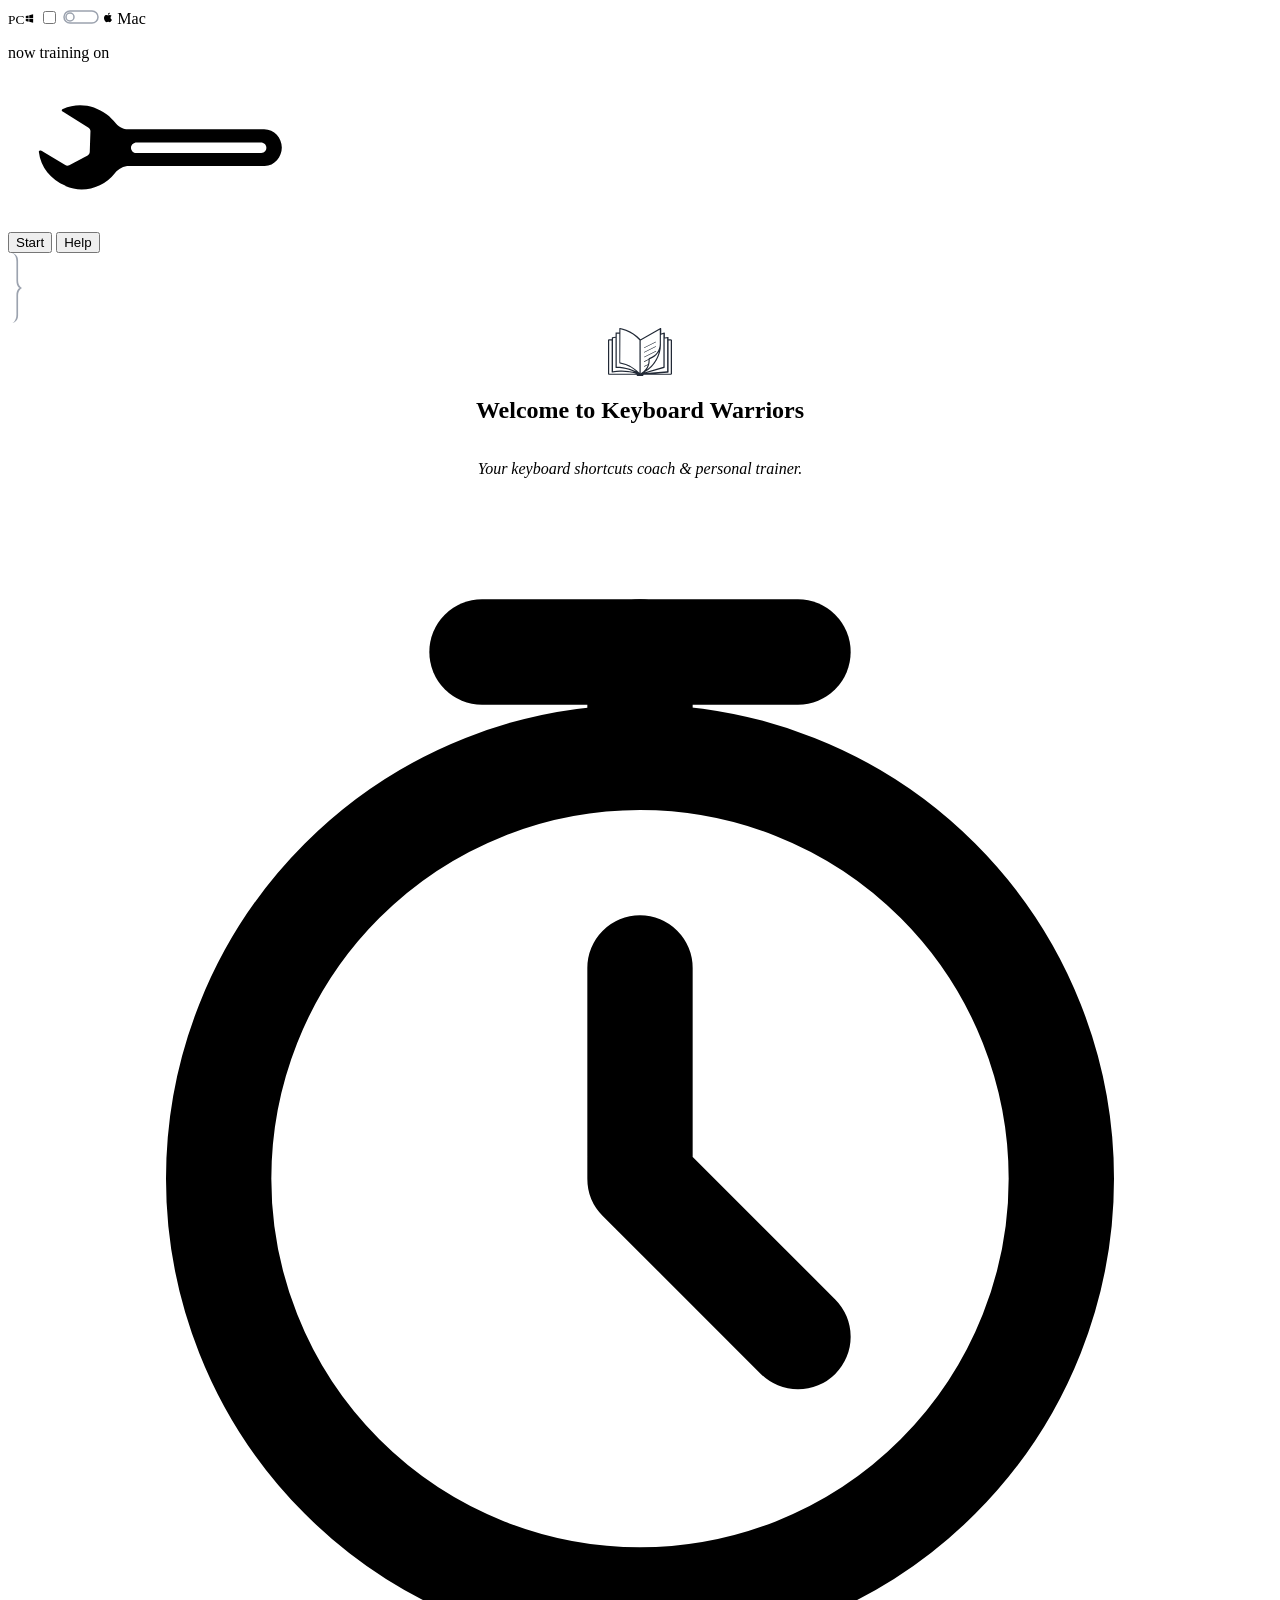
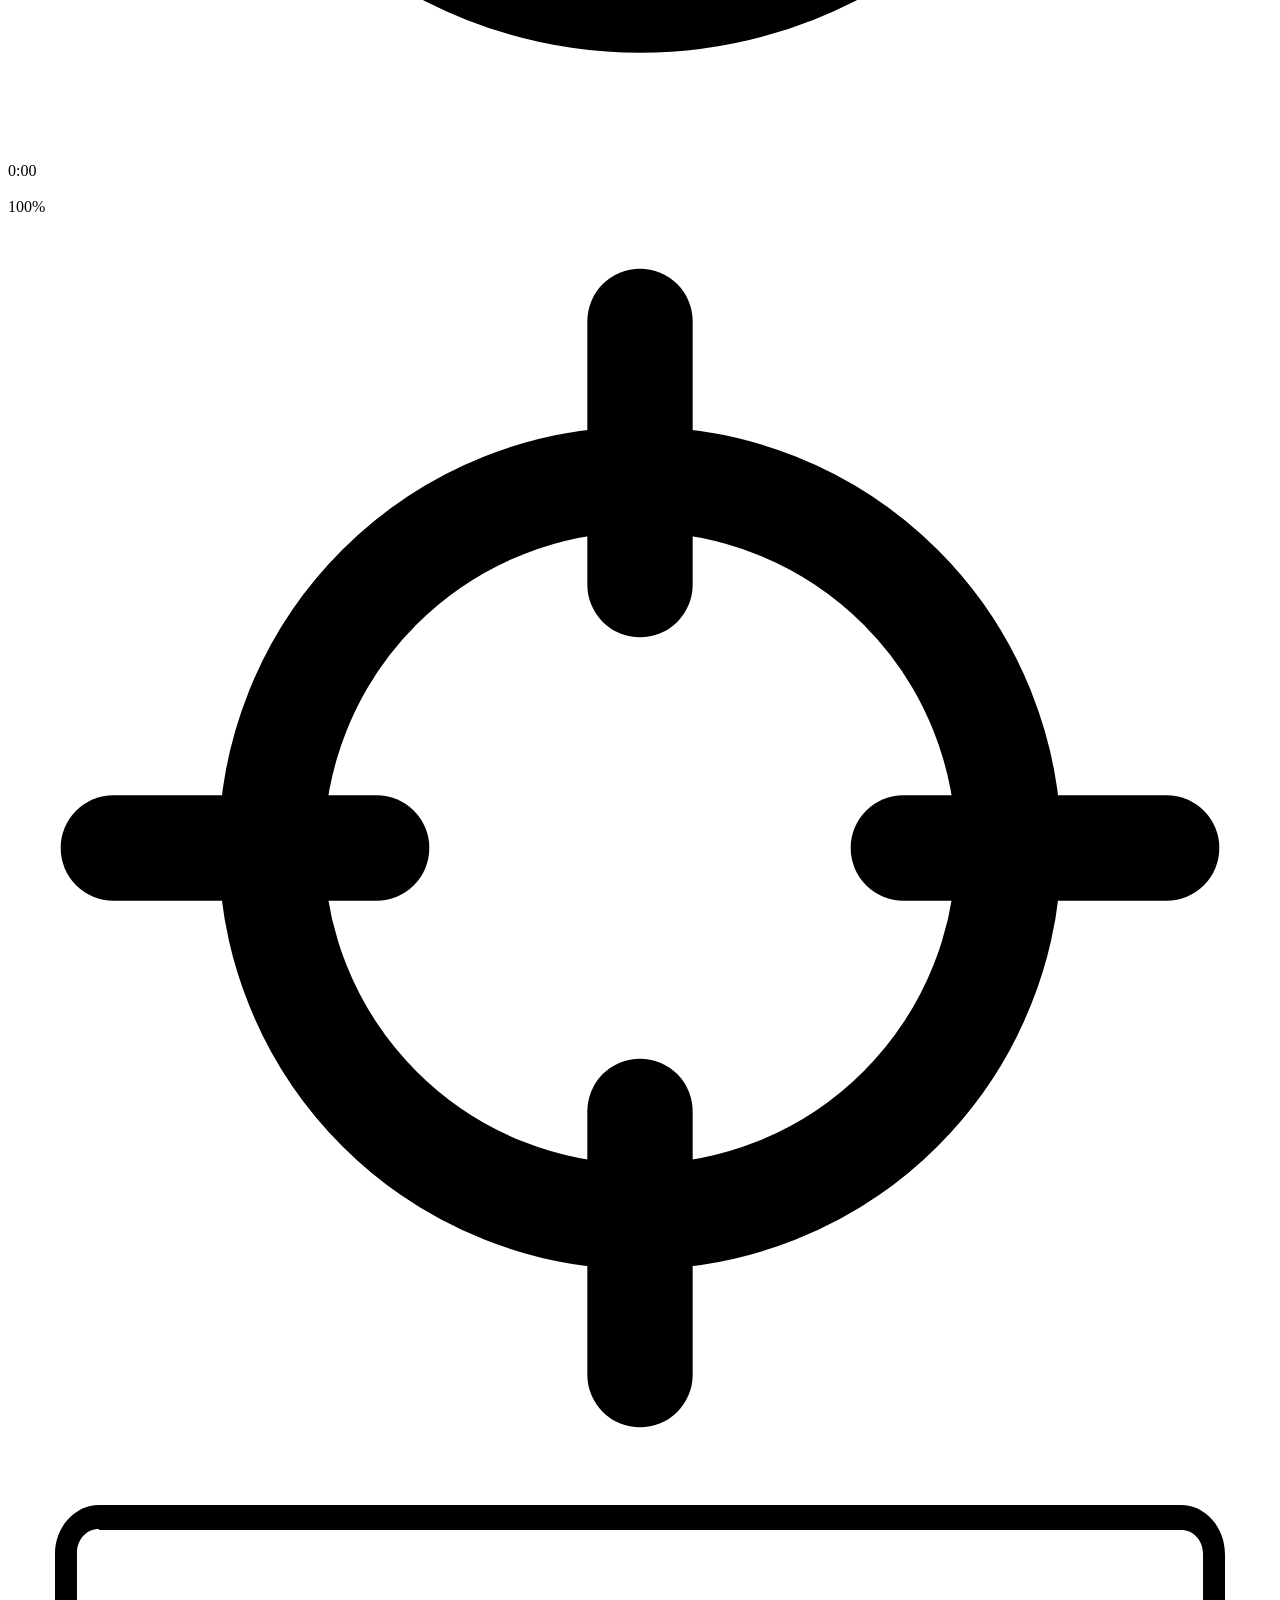
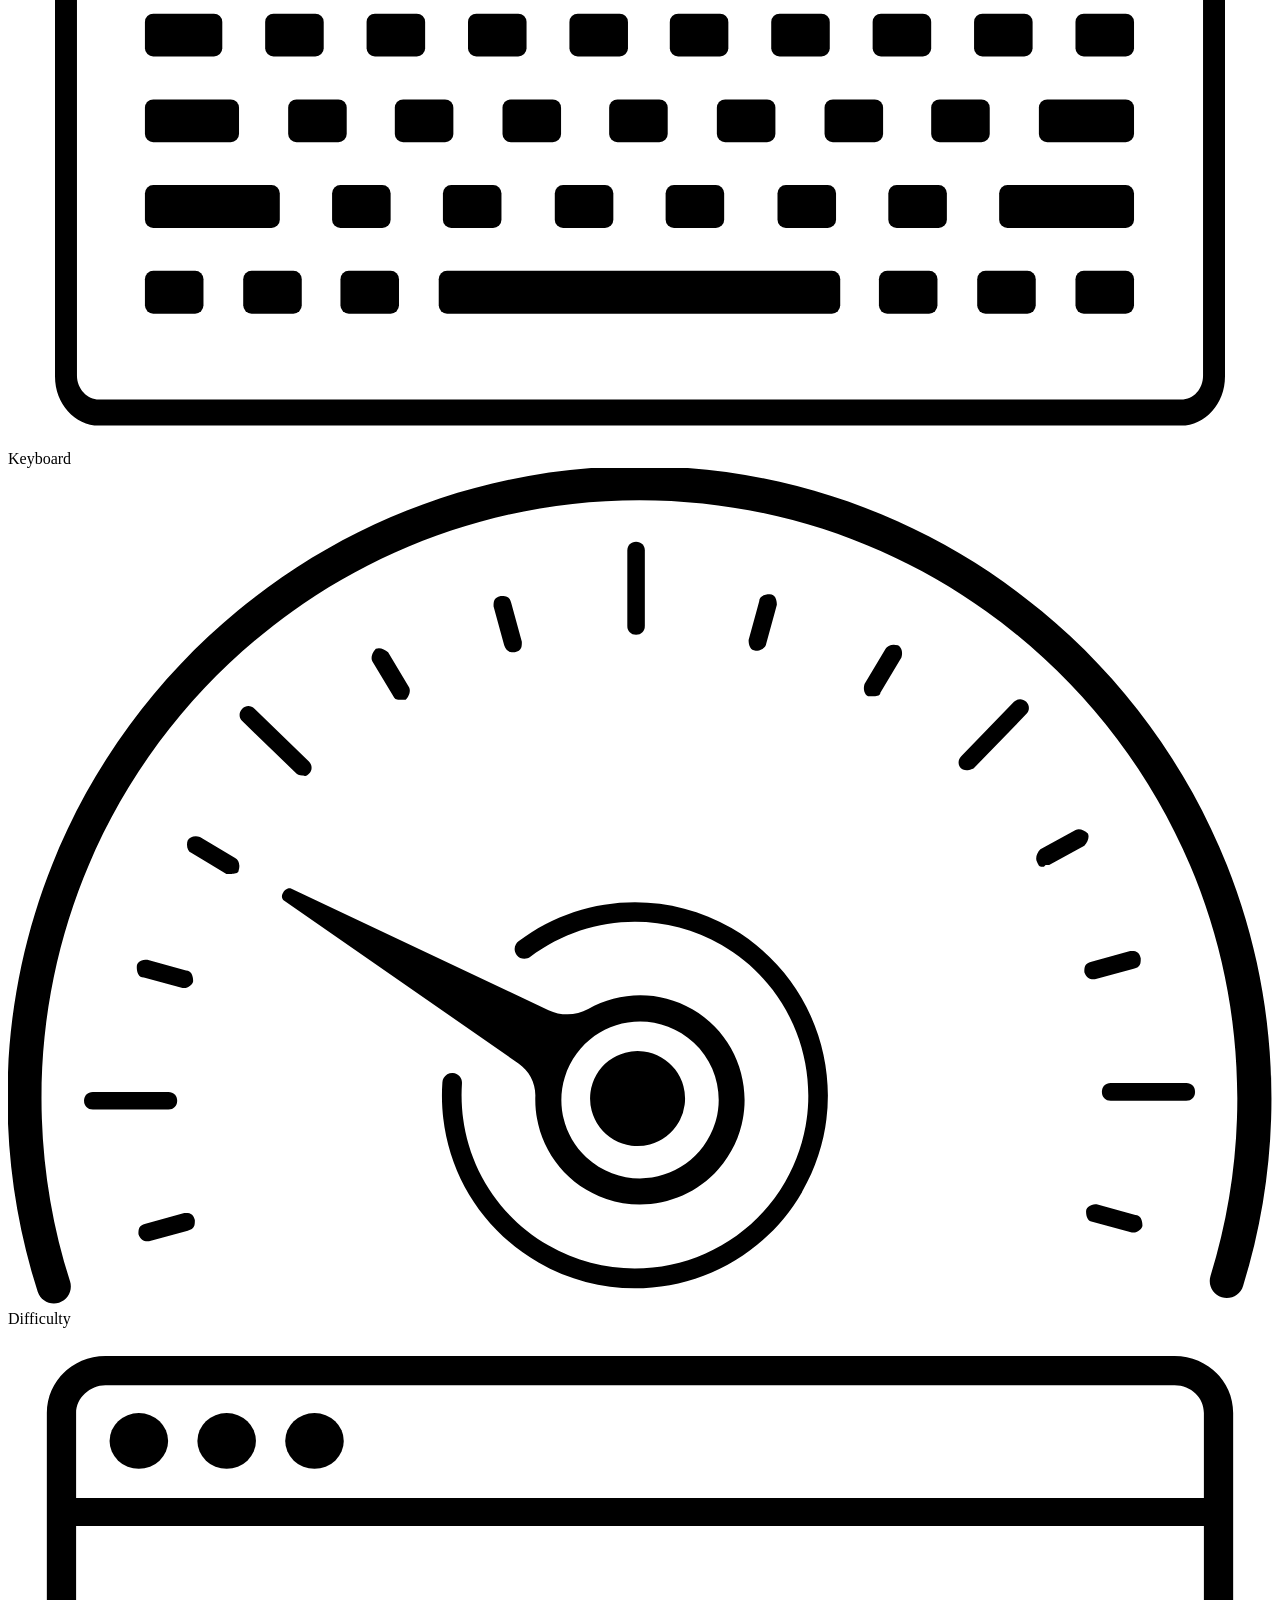
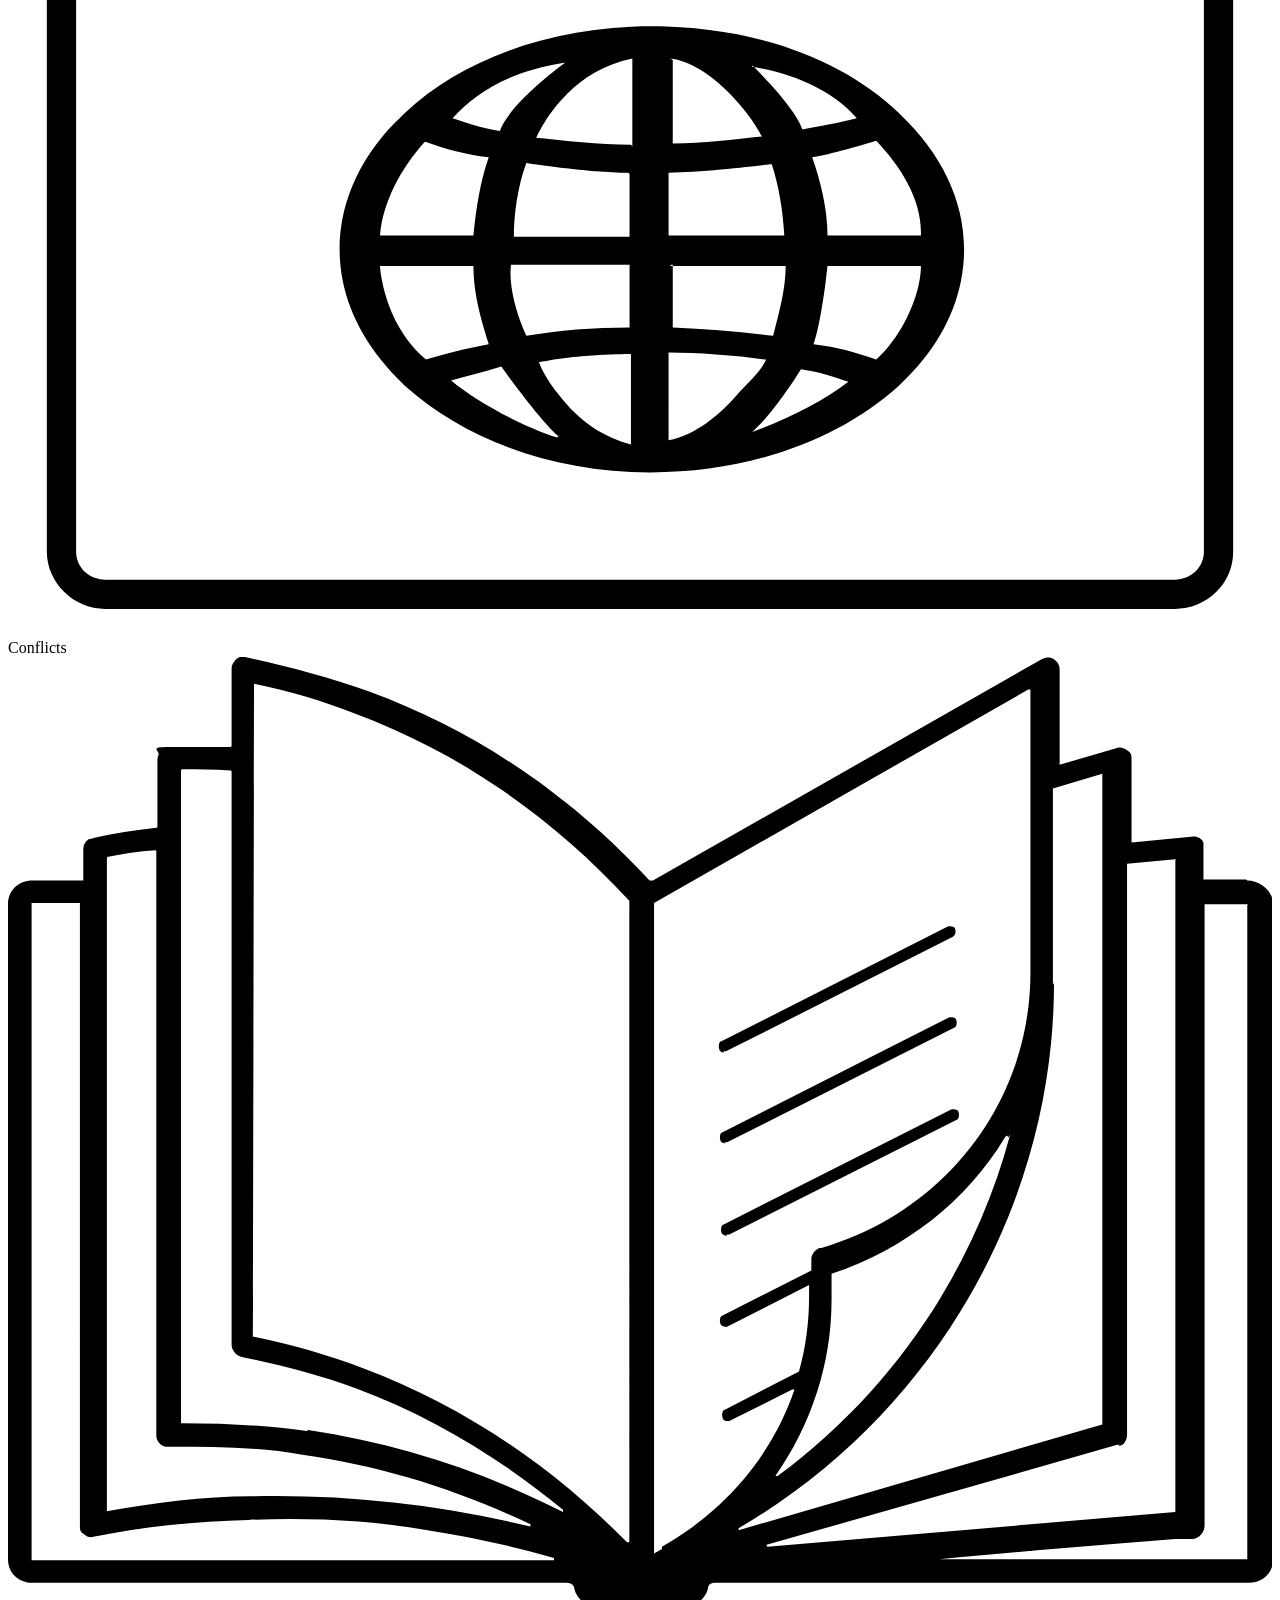
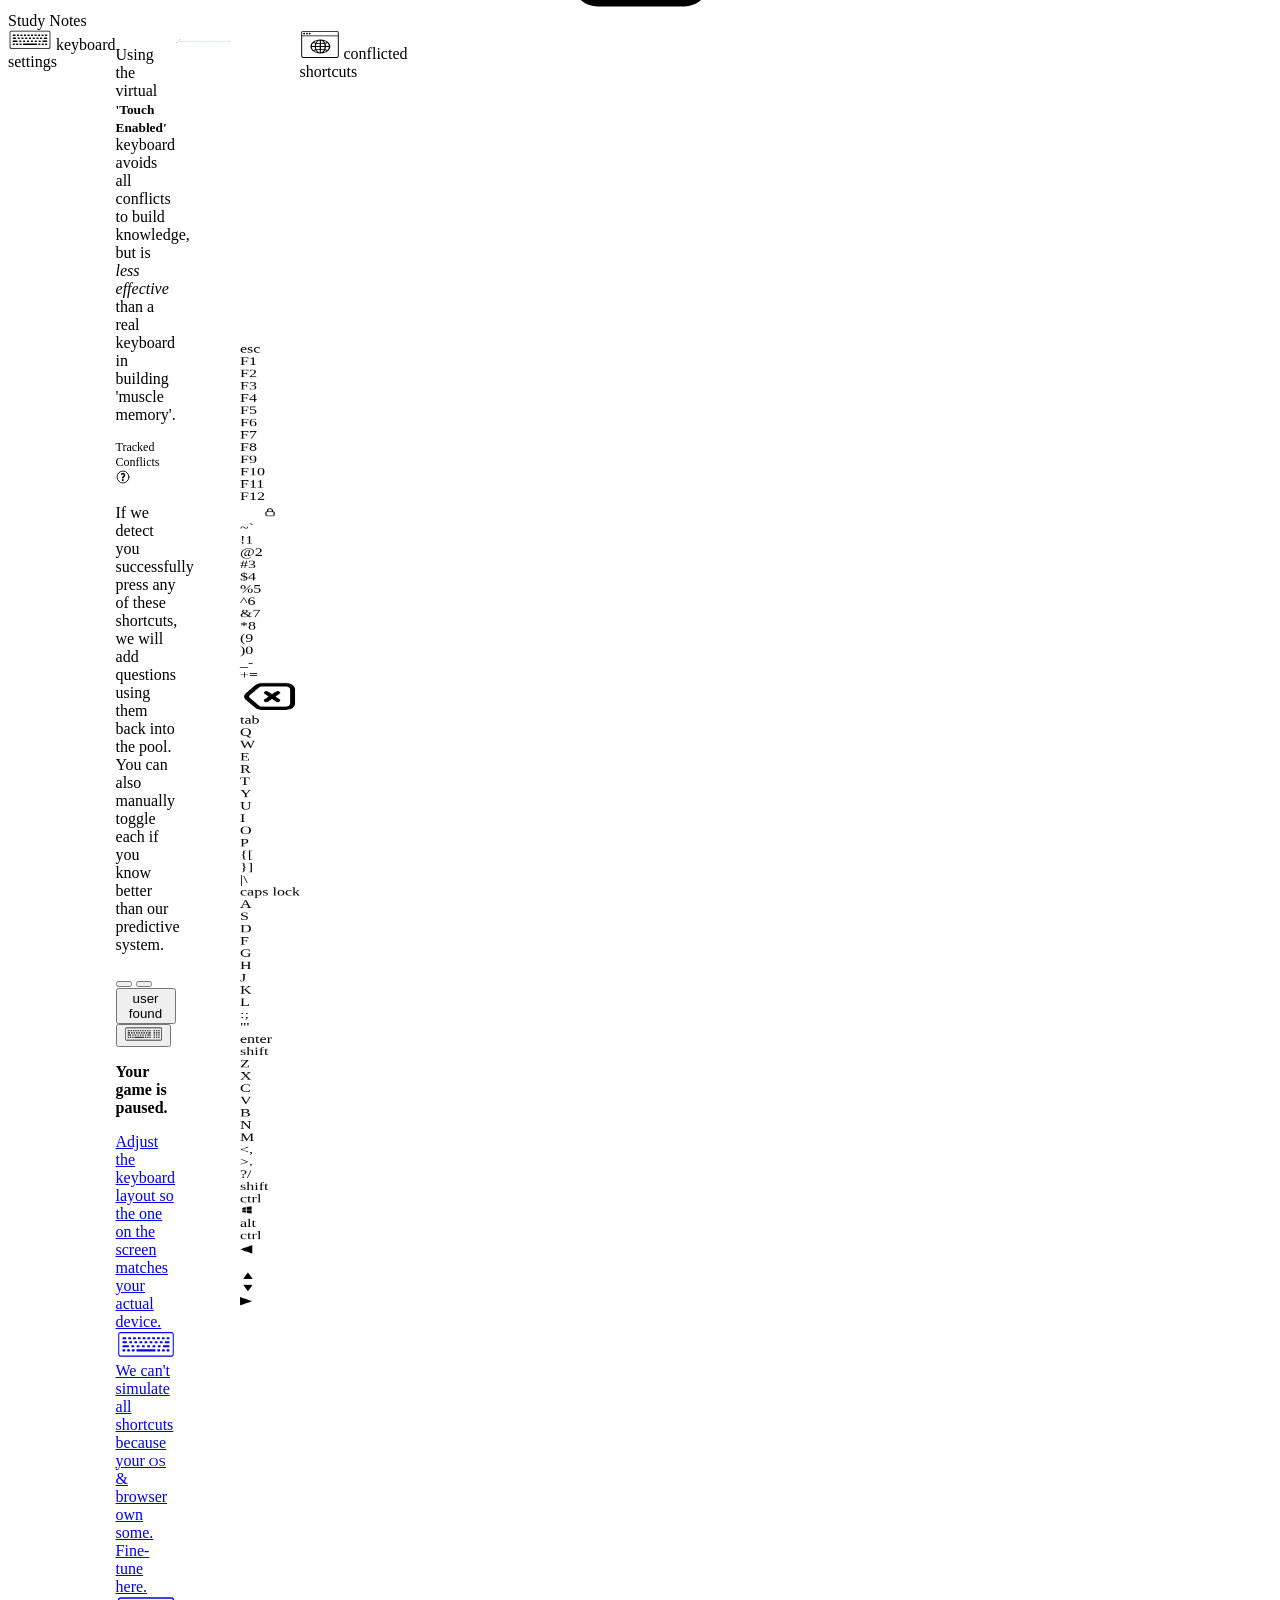
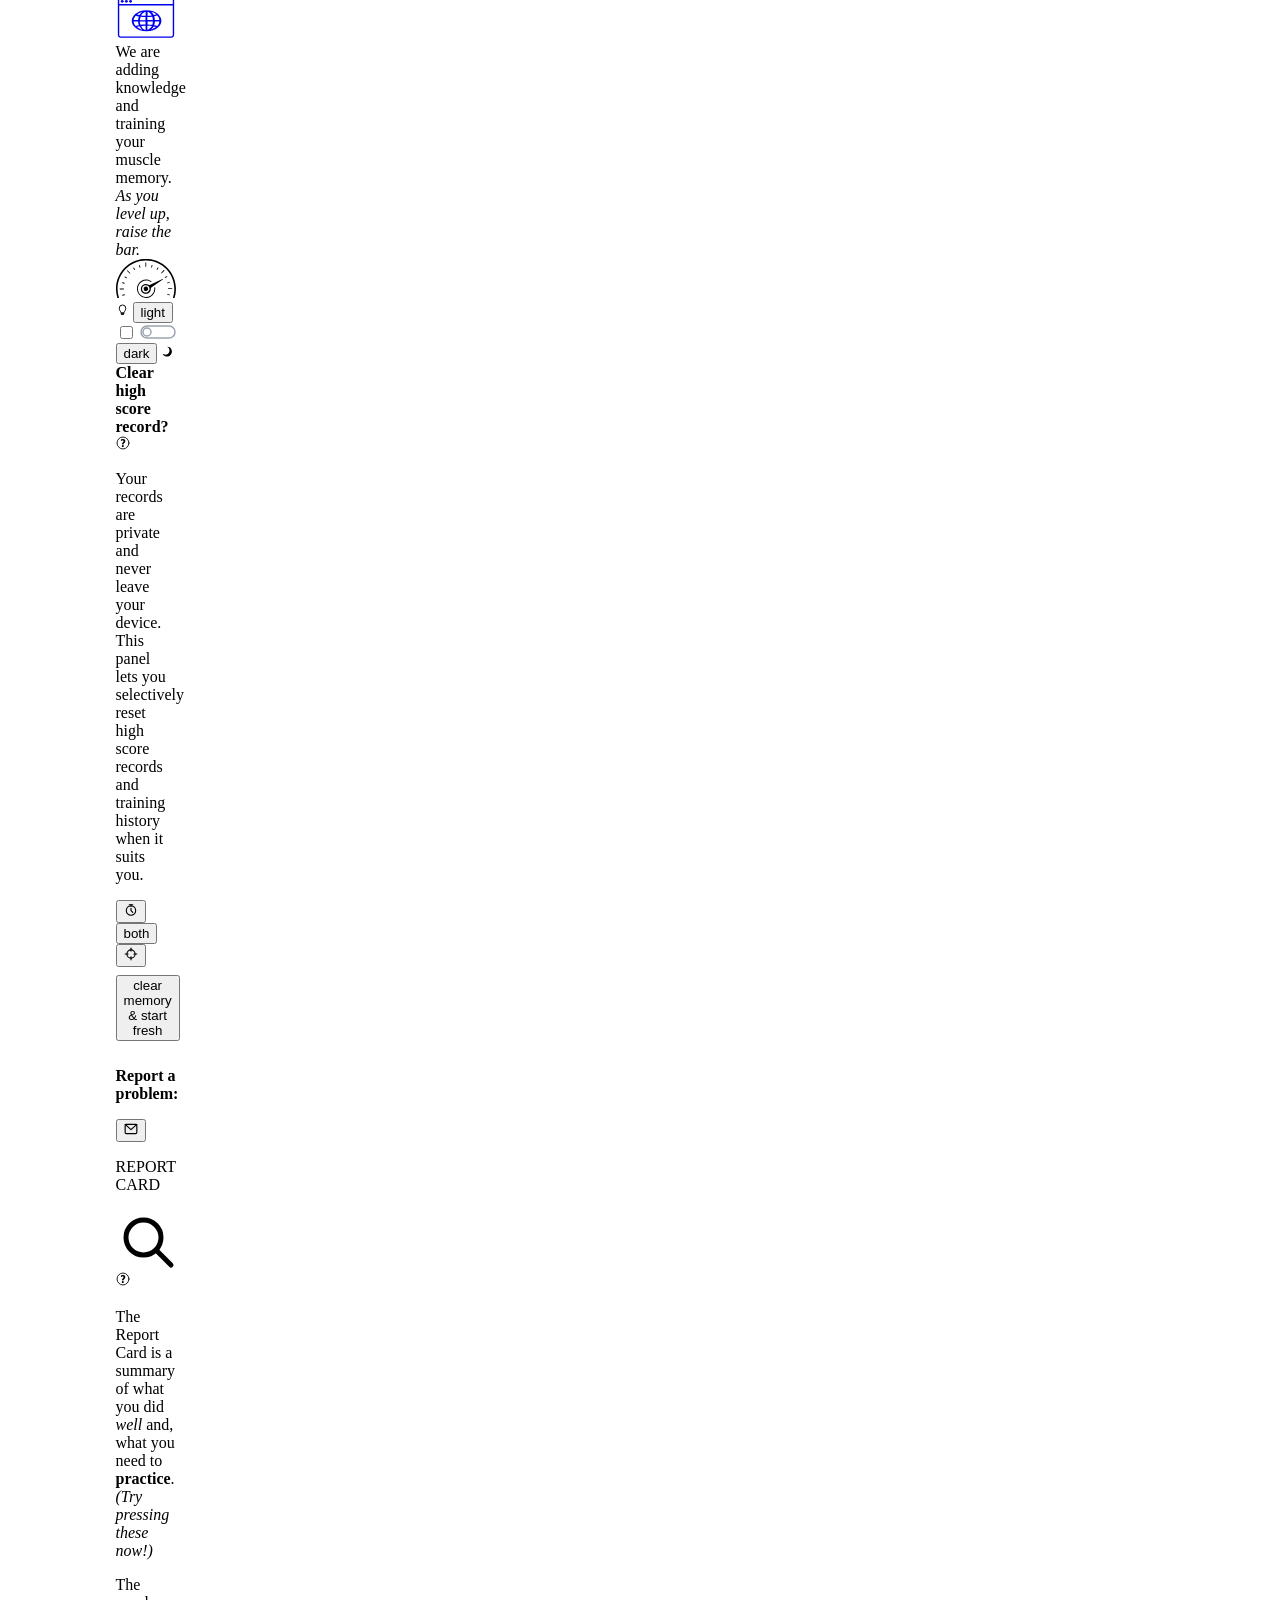
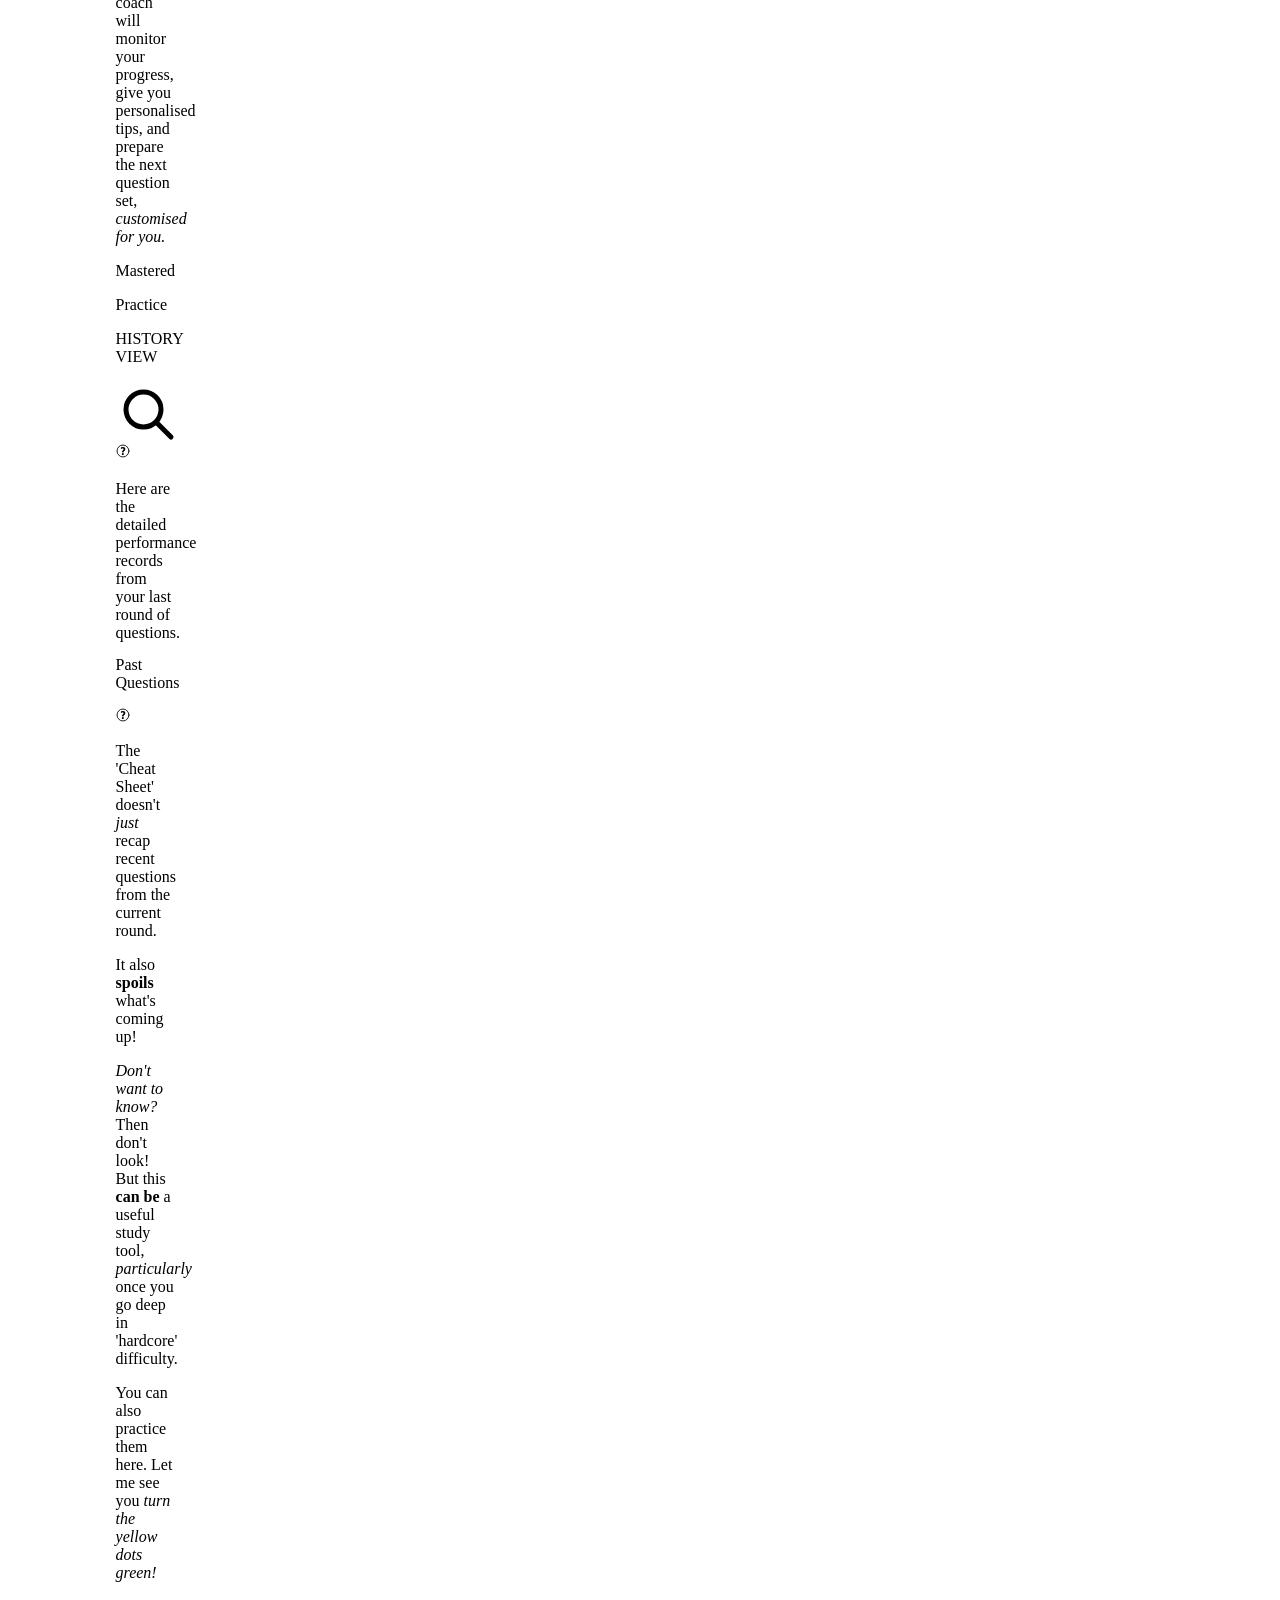
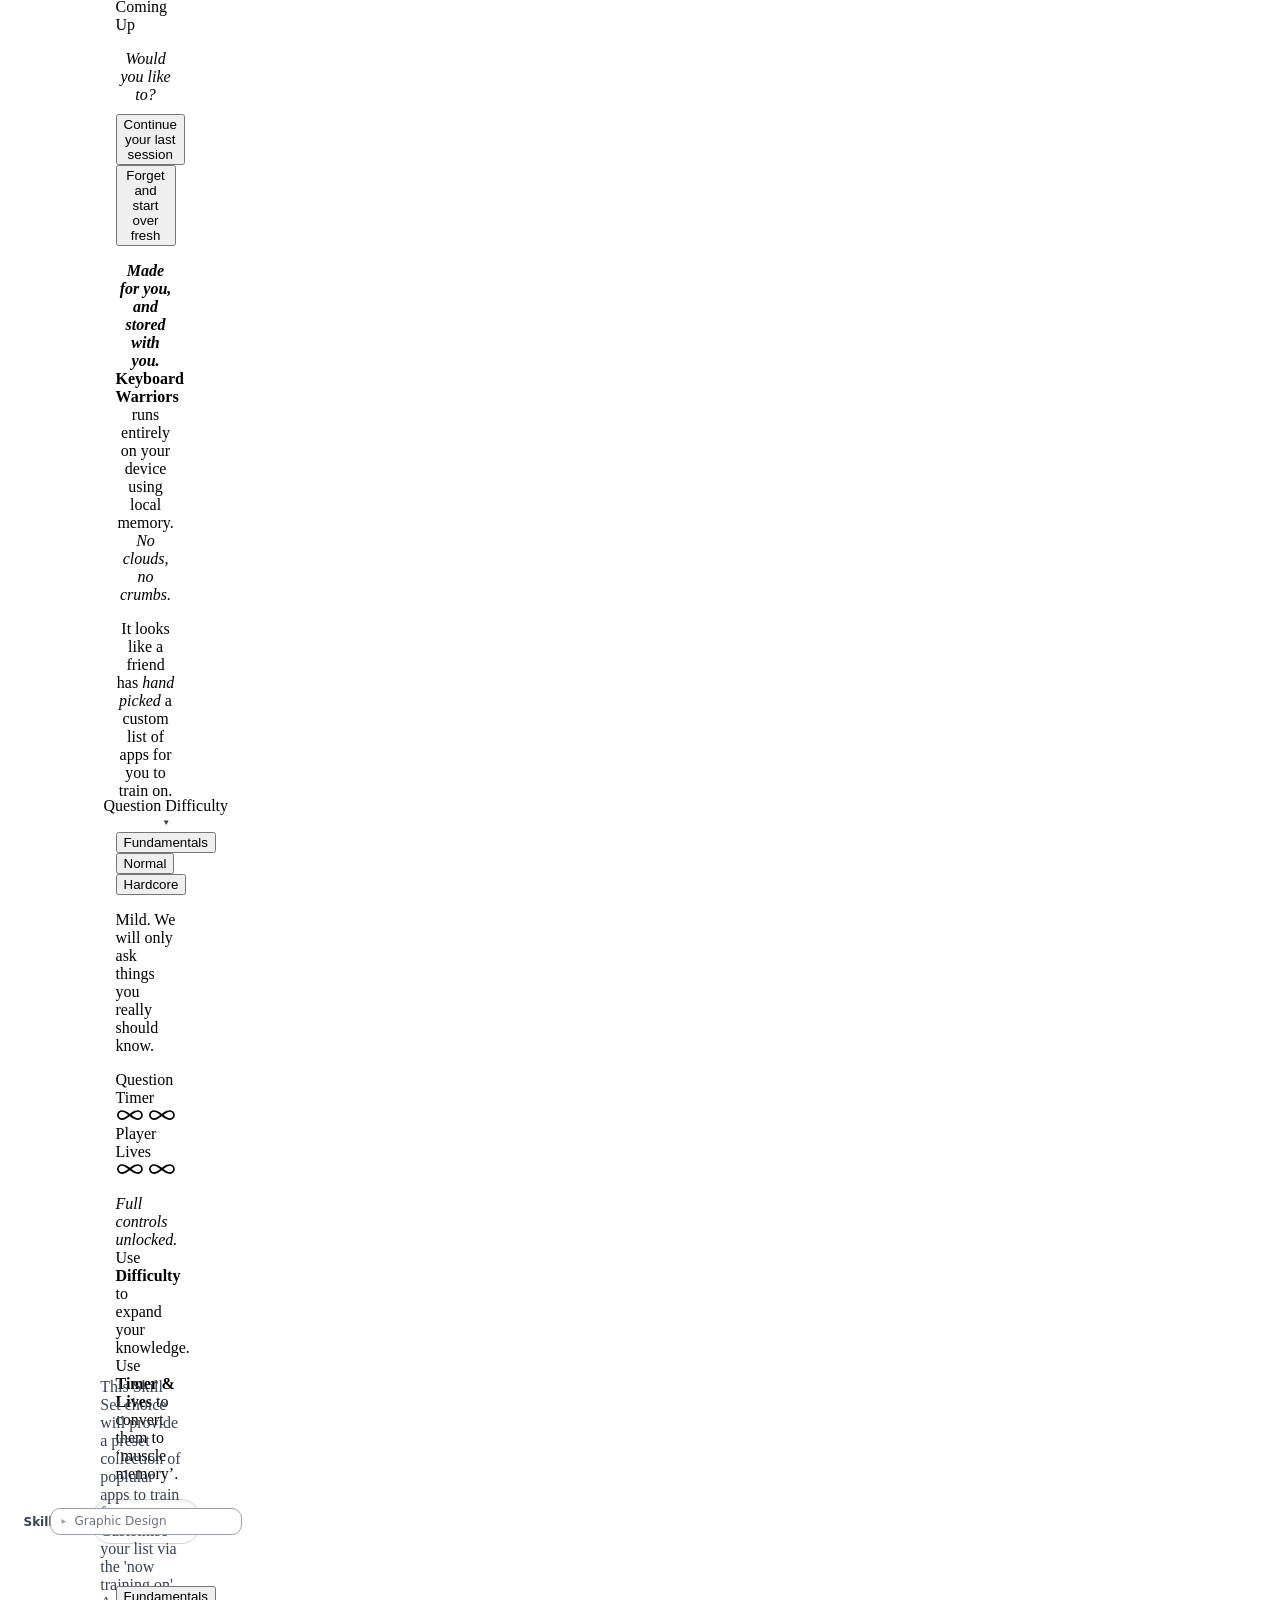
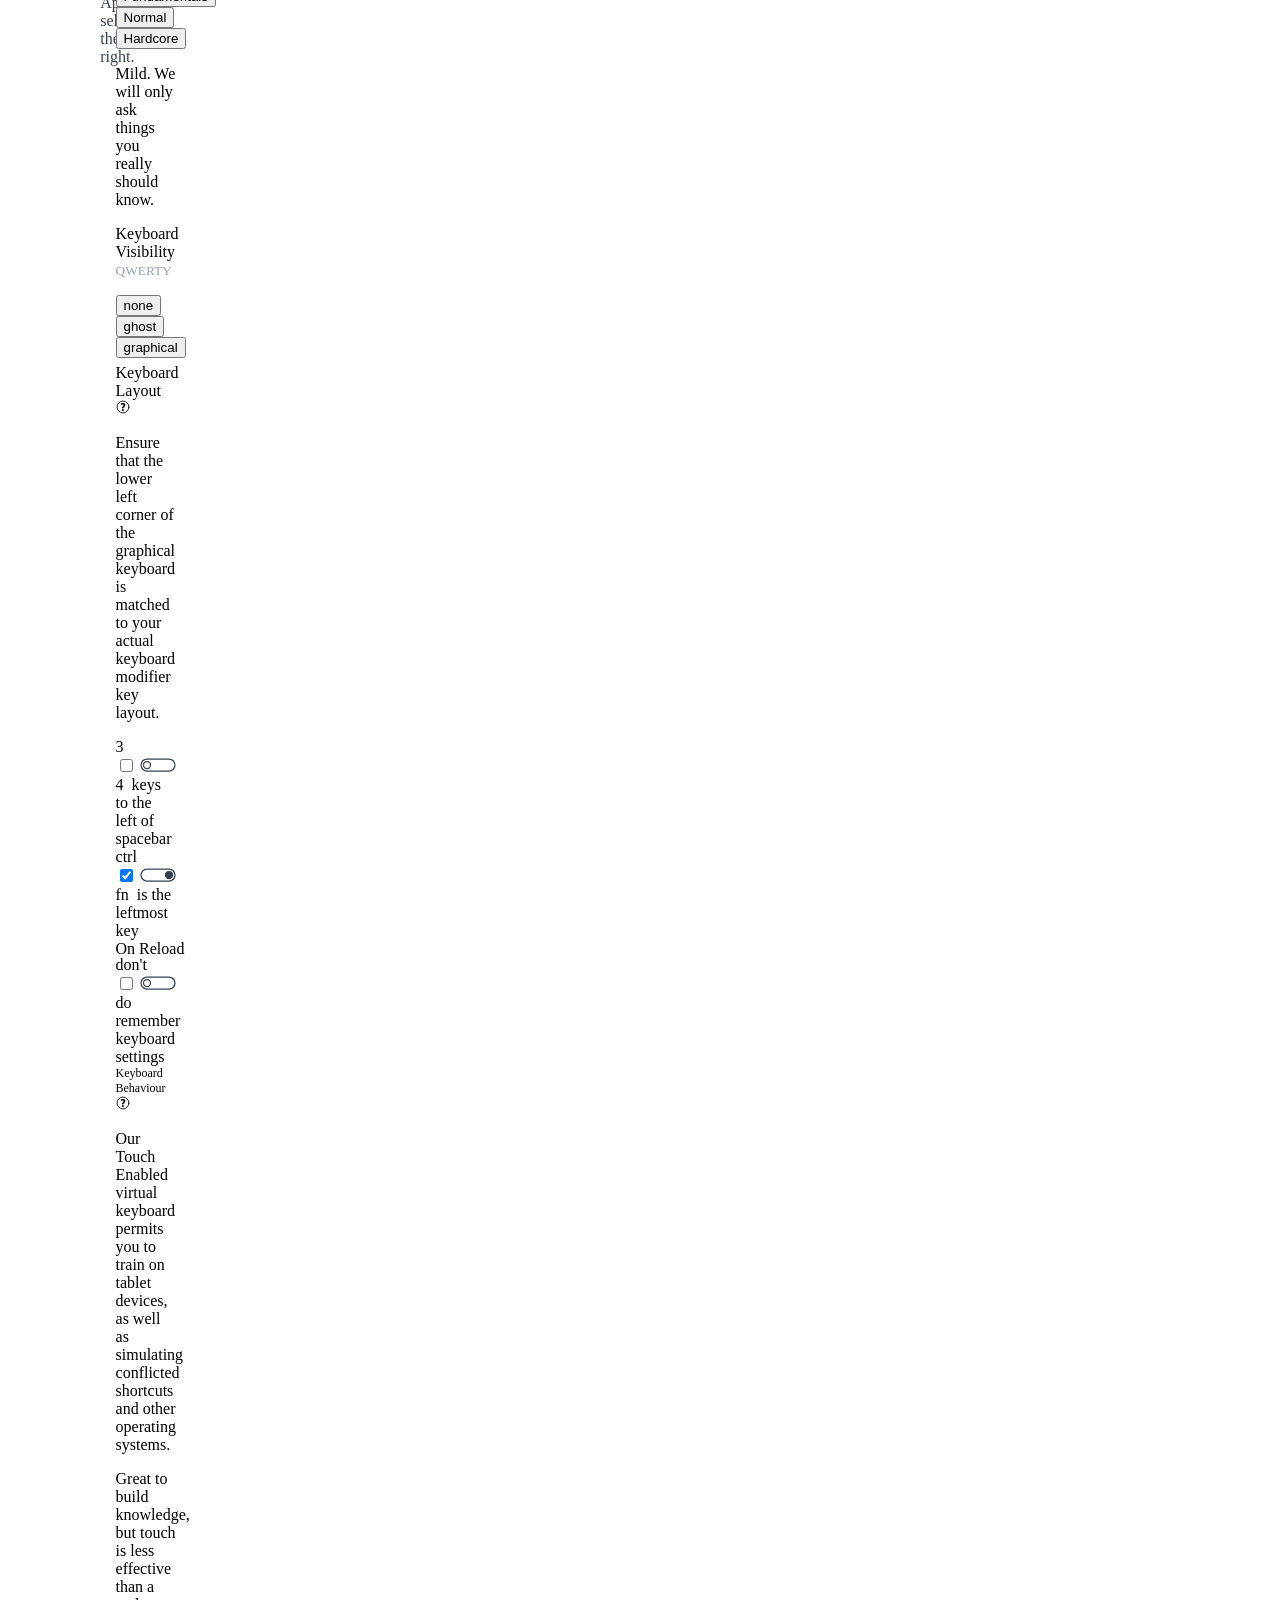
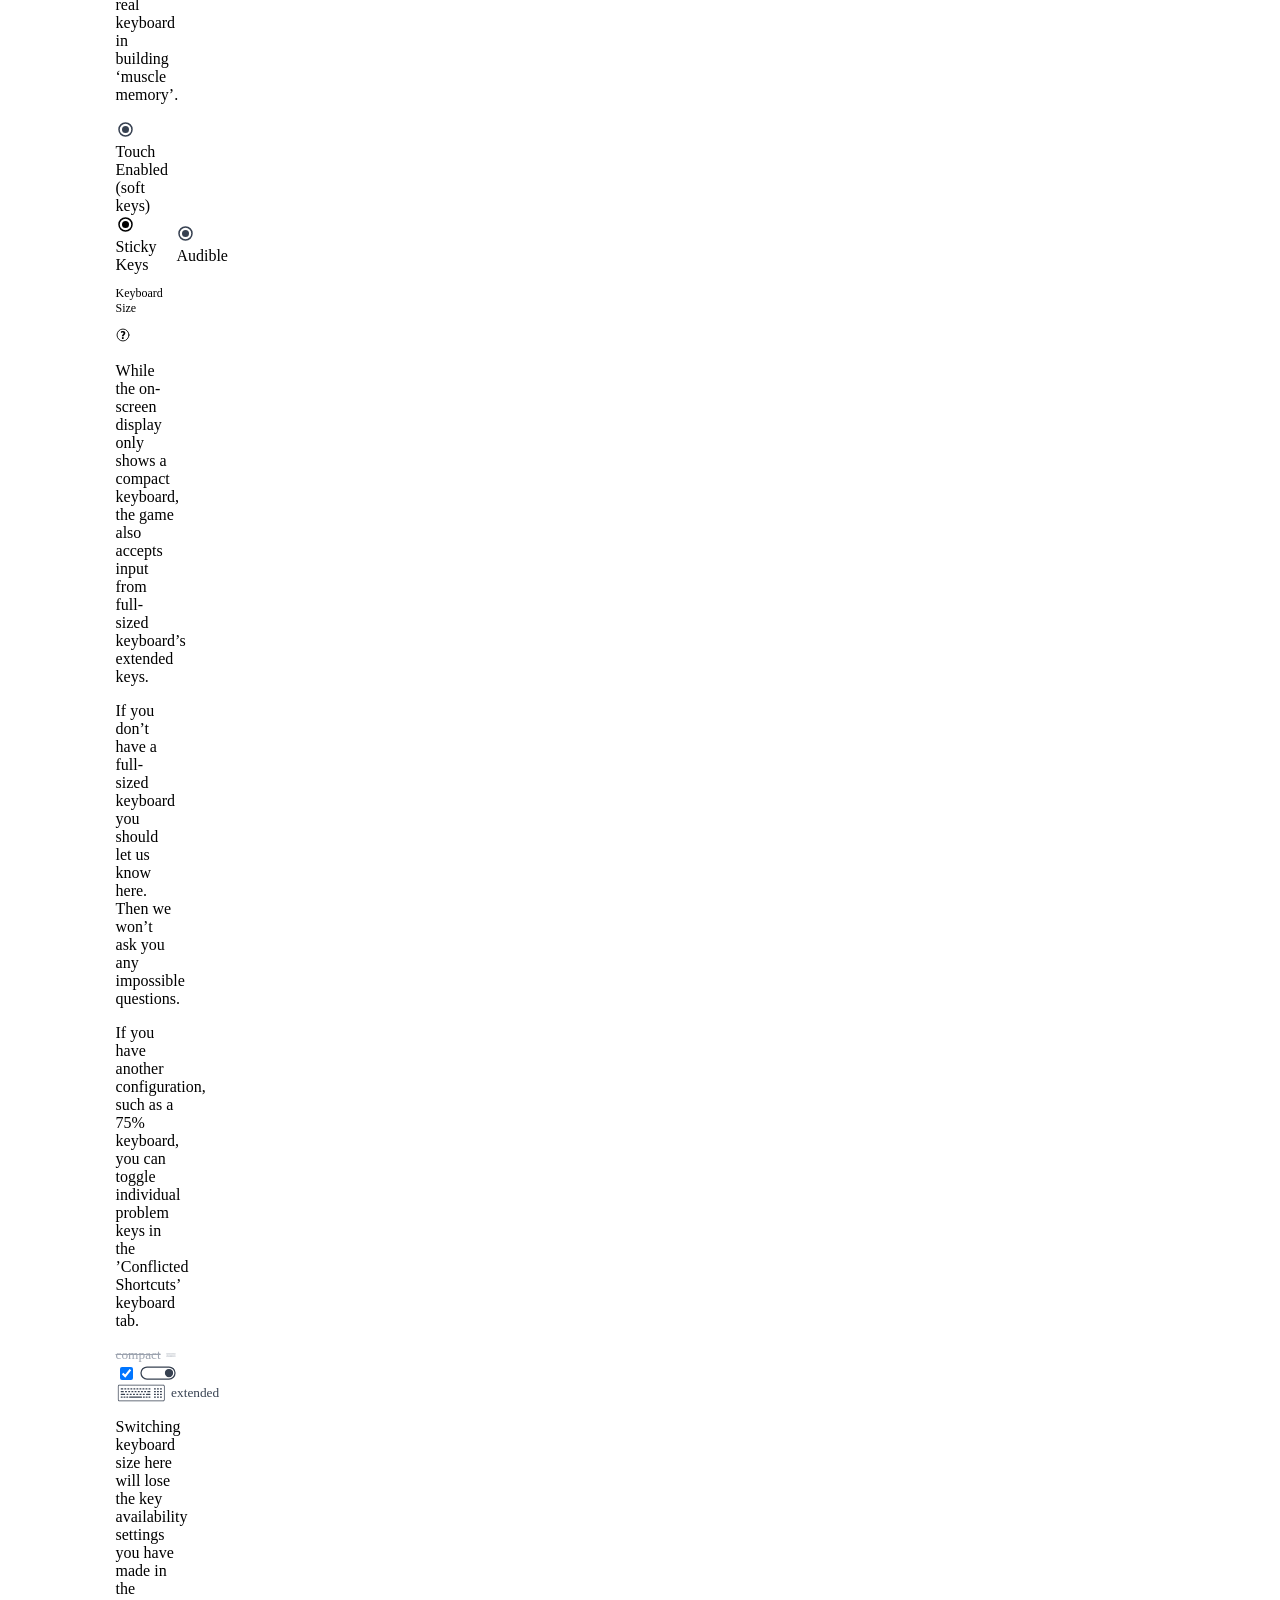
==== index.html @ a44d900f "local memory leak patch (param overrides)" ====
<!-- ═══════════════════════════════════════════════════
    Keyboard Warriors central HTML file with JS
     ═══════════════════════════════════════════════════ -->
<!DOCTYPE html>
<html>
<head>
<meta charset="UTF-8">
<meta name="viewport" content="width=device-width,initial-scale=1">
<title>Keyboard Warriors</title>
<script>
  const DefaultTitle = 'Keyboard Warriors';
  const VersionLabel   = '0041';
  const TitlePrefix  = document.title !== DefaultTitle ? document.title.trim() + '_' : '';
  const DBG_DEVICE   = TitlePrefix + VersionLabel;
</script>
<link rel="icon" type="image/png" href="/keyboard-warriors/keyboard-warriors-favicon.png">
<script>
  (function() {
    var prefersDark = window.matchMedia && window.matchMedia('(prefers-color-scheme: dark)').matches;
    if (prefersDark) {
      document.documentElement.setAttribute('data-theme', 'dark');
    }
  })();
</script>
<script>
  (function() {
    var link = document.createElement('link');
    link.rel  = 'stylesheet';
    link.href = document.title.toLowerCase() === 'beta'
      ? '/keyboard-warriors/styles/beta.css'
      : '/keyboard-warriors/styles/main.css';
    window._StyleSheetLink = link;
    document.head.appendChild(link);
  })();
</script>

<style>
  /* These two rules must remain inline: the skeleton animation runs during
     stylesheet load, and .page-initially-hidden keeps all content invisible
     until the stylesheet and DOM are both ready. Moving them to beta.css
     would create a flash of unstyled content on slower connections. */
  @keyframes SkeletonGrow {
    from { width: 16px; border-radius: 8px; }
    to   { width: 100%; border-radius: 16px; }
  }
  .page-initially-hidden {
    visibility: hidden;
    opacity: 0;
  }
</style>
</head><body>

<!-- ══════════════════════════════════════
     SVG SYMBOL defined once here,
     referenced via <use href="#SymbolId">
══════════════════════════════════════ -->
<svg xmlns="http://www.w3.org/2000/svg" style="display:none;" aria-hidden="true">

  <symbol id="IconKeyboard" viewBox="-2 -2 115.9 53.8">
    <g fill="currentColor">
      <rect x="20.1" y="10.4" width="5.6" height="4.1" rx=".8" ry=".8"/>
      <rect x="8.6" y="10.4" width="7.4" height="4.1" rx=".8" ry=".8"/>
      <rect x="29.8" y="10.4" width="5.6" height="4.1" rx=".8" ry=".8"/>
      <rect x="39.5" y="10.4" width="5.6" height="4.1" rx=".8" ry=".8"/>
      <rect x="49.2" y="10.4" width="5.6" height="4.1" rx=".8" ry=".8"/>
      <rect x="58.8" y="10.4" width="5.6" height="4.1" rx=".8" ry=".8"/>
      <rect x="68.5" y="10.4" width="5.6" height="4.1" rx=".8" ry=".8"/>
      <rect x="78.2" y="10.4" width="5.6" height="4.1" rx=".8" ry=".8"/>
      <rect x="87.9" y="10.4" width="5.6" height="4.1" rx=".8" ry=".8"/>
      <rect x="97.6" y="10.4" width="5.6" height="4.1" rx=".8" ry=".8"/>
      <rect x="22.3" y="18.6" width="5.6" height="4.1" rx=".8" ry=".8"/>
      <rect x="8.6" y="18.6" width="9" height="4.1" rx=".8" ry=".8"/>
      <rect x="32.5" y="18.6" width="5.6" height="4.1" rx=".8" ry=".8"/>
      <rect x="42.8" y="18.6" width="5.6" height="4.1" rx=".8" ry=".8"/>
      <rect x="53" y="18.6" width="5.6" height="4.1" rx=".8" ry=".8"/>
      <rect x="63.3" y="18.6" width="5.6" height="4.1" rx=".8" ry=".8"/>
      <rect x="73.6" y="18.6" width="5.6" height="4.1" rx=".8" ry=".8"/>
      <rect x="83.8" y="18.6" width="5.6" height="4.1" rx=".8" ry=".8"/>
      <rect x="94.1" y="18.6" width="9.1" height="4.1" rx=".8" ry=".8"/>
      <rect x="8.6" y="26.8" width="12.9" height="4.1" rx=".8" ry=".8"/>
      <rect x="26.5" y="26.8" width="5.6" height="4.1" rx=".8" ry=".8"/>
      <rect x="37.1" y="26.8" width="5.6" height="4.1" rx=".8" ry=".8"/>
      <rect x="47.8" y="26.8" width="5.6" height="4.1" rx=".8" ry=".8"/>
      <rect x="58.4" y="26.8" width="5.6" height="4.1" rx=".8" ry=".8"/>
      <rect x="69.1" y="26.8" width="5.6" height="4.1" rx=".8" ry=".8"/>
      <rect x="79.7" y="26.8" width="5.6" height="4.1" rx=".8" ry=".8"/>
      <rect x="90.3" y="26.8" width="12.9" height="4.1" rx=".8" ry=".8"/>
      <rect x="8.6" y="35" width="5.6" height="4.1" rx=".8" ry=".8"/>
      <rect x="18" y="35" width="5.6" height="4.1" rx=".8" ry=".8"/>
      <rect x="27.3" y="35" width="5.6" height="4.1" rx=".8" ry=".8"/>
      <rect x="36.7" y="35" width="38.4" height="4.1" rx=".8" ry=".8"/>
      <rect x="78.8" y="35" width="5.6" height="4.1" rx=".8" ry=".8"/>
      <rect x="88.2" y="35" width="5.6" height="4.1" rx=".8" ry=".8"/>
      <rect x="97.6" y="35" width="5.6" height="4.1" rx=".8" ry=".8"/>
      <path d="M107.7,49.8H4.2c-2.3,0-4.2-2.1-4.2-4.7V4.7C0,2.1,1.9,0,4.2,0h103.5C110,0,111.9,2.1,111.9,4.7v40.4c0,2.6-1.9,4.7-4.2,4.7h0ZM4.2,2.3c-1.2,0-2.1,1-2.1,2.3v40.4c0,1.3,1,2.3,2.1,2.3h103.5c1.2,0,2.1-1,2.1-2.3V4.7c0-1.3-.9-2.3-2.1-2.3H4.2Z"/>
    </g>
  </symbol>

  <symbol id="IconExtKeyboard" viewBox="-2 -2 143.9 53.8">
    <g fill="currentColor">
      <rect x="19.4" y="10.4" width="5.6" height="4.1" rx=".8" ry=".8"/>
      <rect x="8.6" y="10.4" width="7.4" height="4.1" rx=".8" ry=".8"/>
      <rect x="28.5" y="10.4" width="5.6" height="4.1" rx=".8" ry=".8"/>
      <rect x="37.5" y="10.4" width="5.6" height="4.1" rx=".8" ry=".8"/>
      <rect x="46.5" y="10.4" width="5.6" height="4.1" rx=".8" ry=".8"/>
      <rect x="55.5" y="10.4" width="5.6" height="4.1" rx=".8" ry=".8"/>
      <rect x="64.5" y="10.4" width="5.6" height="4.1" rx=".8" ry=".8"/>
      <rect x="73.6" y="10.4" width="5.6" height="4.1" rx=".8" ry=".8"/>
      <rect x="82.6" y="10.4" width="5.6" height="4.1" rx=".8" ry=".8"/>
      <rect x="91.6" y="10.4" width="5.6" height="4.1" rx=".8" ry=".8"/>
      <rect x="21.5" y="18.6" width="5.6" height="4.1" rx=".8" ry=".8"/>
      <rect x="8.6" y="18.6" width="9" height="4.1" rx=".8" ry=".8"/>
      <rect x="31" y="18.6" width="5.6" height="4.1" rx=".8" ry=".8"/>
      <rect x="40.5" y="18.6" width="5.6" height="4.1" rx=".8" ry=".8"/>
      <rect x="50" y="18.6" width="5.6" height="4.1" rx=".8" ry=".8"/>
      <rect x="59.6" y="18.6" width="5.6" height="4.1" rx=".8" ry=".8"/>
      <rect x="69.1" y="18.6" width="5.6" height="4.1" rx=".8" ry=".8"/>
      <rect x="78.6" y="18.6" width="5.6" height="4.1" rx=".8" ry=".8"/>
      <rect x="88.1" y="18.6" width="9.1" height="4.1" rx=".8" ry=".8"/>
      <rect x="8.6" y="26.8" width="12.9" height="4.1" rx=".8" ry=".8"/>
      <rect x="25.9" y="26.8" width="5.6" height="4.1" rx=".8" ry=".8"/>
      <rect x="35.6" y="26.8" width="5.6" height="4.1" rx=".8" ry=".8"/>
      <rect x="45.3" y="26.8" width="5.6" height="4.1" rx=".8" ry=".8"/>
      <rect x="55.1" y="26.8" width="5.6" height="4.1" rx=".8" ry=".8"/>
      <rect x="64.8" y="26.8" width="5.6" height="4.1" rx=".8" ry=".8"/>
      <rect x="74.6" y="26.8" width="5.6" height="4.1" rx=".8" ry=".8"/>
      <rect x="84.3" y="26.8" width="12.9" height="4.1" rx=".8" ry=".8"/>
      <rect x="8.6" y="35" width="5.6" height="4.1" rx=".8" ry=".8"/>
      <rect x="17" y="35" width="5.6" height="4.1" rx=".8" ry=".8"/>
      <rect x="25.3" y="35" width="5.6" height="4.1" rx=".8" ry=".8"/>
      <rect x="33.7" y="35" width="38.4" height="4.1" rx=".8" ry=".8"/>
      <rect x="74.8" y="35" width="5.6" height="4.1" rx=".8" ry=".8"/>
      <rect x="83.2" y="35" width="5.6" height="4.1" rx=".8" ry=".8"/>
      <rect x="91.6" y="35" width="5.6" height="4.1" rx=".8" ry=".8"/>
      <rect x="107.9" y="10.4" width="5.6" height="4.1" rx=".8" ry=".8"/>
      <rect x="116.9" y="10.4" width="5.6" height="4.1" rx=".8" ry=".8"/>
      <rect x="125.9" y="10.4" width="5.6" height="4.1" rx=".8" ry=".8"/>
      <rect x="107.9" y="18.6" width="5.6" height="4.1" rx=".8" ry=".8"/>
      <rect x="116.9" y="18.6" width="5.6" height="4.1" rx=".8" ry=".8"/>
      <rect x="125.9" y="18.6" width="5.6" height="4.1" rx=".8" ry=".8"/>
      <rect x="107.9" y="26.8" width="5.6" height="4.1" rx=".8" ry=".8"/>
      <rect x="116.9" y="26.8" width="5.6" height="4.1" rx=".8" ry=".8"/>
      <rect x="125.9" y="26.8" width="5.6" height="4.1" rx=".8" ry=".8"/>
      <rect x="107.9" y="35" width="5.6" height="4.1" rx=".8" ry=".8"/>
      <rect x="116.9" y="35" width="5.6" height="4.1" rx=".8" ry=".8"/>
      <rect x="125.9" y="35" width="5.6" height="4.1" rx=".8" ry=".8"/>
      <path d="M135.7,49.8H4.2c-2.3,0-4.2-2.1-4.2-4.7V4.7C0,2.1,1.9,0,4.2,0h131.4C138,0,139.9,2.1,139.9,4.7v40.4c0,2.6-1.9,4.7-4.2,4.7h0ZM4.2,2.3c-1.2,0-2.1,1-2.1,2.3v40.4c0,1.3,1,2.3,2.1,2.3h131.4c1.2,0,2.1-1,2.1-2.3V4.7c0-1.3-.9-2.3-2.1-2.3H4.2Z"/>
    </g>
  </symbol>

<symbol id="IconConflicts" viewBox="-2 -2 89.1 65.1">
    <path fill="currentColor" d="M0,4.1v53c0,2.2,1.9,4.1,4.2,4.1h76.7c2.3,0,4.2-1.8,4.2-4.1V4.1C85.1,1.8,83.2,0,80.9,0H4.2C1.9,0,0,1.8,0,4.1ZM2.1,12.2h80.9v44.9c0,1.1-.9,2-2.1,2H4.2c-1.2,0-2.1-.9-2.1-2V12.2ZM2.1,4.1c0-1.1,1-2,2.1-2h76.7c1.2,0,2.1.9,2.1,2v6.1H2.1v-6.1Z"/>
    <path fill="currentColor" fill-rule="evenodd" d="M43.3,19.4c-7.1,0-13.6,2.4-17.6,6.2h0l-.2.2c-2.8,2.6-4.5,6-4.5,9.6s1.7,6.9,4.5,9.6l.2.2c4.1,3.7,10.4,6.2,17.6,6.2s13.6-2.4,17.8-6.2h0l.2-.2h0c2.8-2.6,4.5-6,4.5-9.6s-1.7-6.9-4.5-9.6c0,0-.1-.1-.2-.2-4.1-3.9-10.4-6.2-17.8-6.2h0ZM41.9,27.9c-2.3,0-4.8-.3-6.8-.5.8-1.7,2.9-4.9,6.9-5.7v6.3ZM44.7,21.7c2.9.3,5.9,4.1,6.6,5.6-2,.2-4.2.5-6.4.5v-6ZM50.6,22.3c3,.5,5.8,1.7,7.5,3.7-1.1.3-2.8.6-3.9.8-.5-1.6-3.6-4.6-3.6-4.6ZM32.5,26.9c-1.4-.2-2.5-.6-3.4-.9,1.7-1.9,4.2-3.4,8.1-4,0,0-4,2.9-4.7,4.9ZM27.2,27.7c1.4.5,2.8.9,4.5,1.1-.6,1.7-.9,3.6-1.1,5.6h-6.7c.2-2.4,1.5-4.8,3.2-6.7h.1ZM59.5,27.6c1.8,1.9,3.3,4.3,3.2,6.8h-6.7c0-1.9-.5-3.9-1.1-5.6,1.7-.3,4.6-1.2,4.6-1.2ZM41.8,30v4.5h-8.3c0-1.7.3-3.7.9-5.3,0,0,4.5.7,7.3.7ZM52,29.3c.5,1.5.8,3.3.9,5.1h-8.3v-4.5c2.6,0,7.3-.6,7.3-.6ZM23.9,36.6h6.7c0,1.9.5,3.7,1.1,5.6-1.7.3-3.2.7-4.5,1.1-3.1-2.6-3.3-6.7-3.3-6.7ZM33.4,36.5s8.4,0,8.4,0v4.5c-2.6,0-5.1.2-7.4.6-.7-1.5-1.3-3.6-1.1-5.1ZM44.7,36.6h8.3c0,1.7-.5,3.4-.9,5-2.3-.3-4.8-.5-7.2-.6v-4.5h-.1ZM56,36.6h6.7c0,2-1.3,5-3.2,6.7-1.4-.5-2.8-.9-4.5-1.1.6-1.7,1-5.6,1-5.6ZM41.9,42.9v6.5c-1.9-.5-3.7-1.6-5.2-3.6-.5-.6-1.1-1.5-1.4-2.3,2.8-.6,6.6-.6,6.6-.6ZM51.6,43.3c-.3.7-1.2,1.6-1.8,2.2-1.6,1.9-3.3,3.2-5.2,3.6,0,0,0-6.3,0-6.3,2,0,4.9.2,6.9.5ZM36.6,48.9c-2.5-.8-5.8-2.6-7.6-4.1,1.1-.3,2.3-.6,3.6-1,0,0,2.7,3.8,4.1,5ZM54.1,44c1.4.2,2.5.6,3.4.9-1.8,1.4-4.4,2.7-6.9,3.6,1.6-1.4,3.5-4.5,3.5-4.5Z"/>
    <ellipse fill="currentColor" cx="12.9" cy="6.1" rx="2.1" ry="2"/>
    <ellipse fill="currentColor" cx="6.6" cy="6.1" rx="2.1" ry="2"/>
    <ellipse fill="currentColor" cx="19.2" cy="6.1" rx="2.1" ry="2"/>
  </symbol>

  <symbol id="IconDifficultyDial" viewBox="0 0 96.6 64">
    <g fill="currentColor">
      <path d="M48,12.75c-.4,0-.67-.27-.67-.67v-5.78c0-.4.27-.67.67-.67s.67.27.67.67v5.78c0,.4-.27.67-.67.67Z"/>
      <path d="M22.6,23.5c-.13,0-.4,0-.54-.13l-4.16-4.03c-.27-.27-.27-.67,0-.94s.67-.27.94,0l4.16,4.03c.27.27.27.67,0,.94s-.27.13-.54.13h.13Z"/>
      <path d="M12.26,49.03h-5.78c-.4,0-.67-.27-.67-.67s.27-.67.67-.67h5.78c.4,0,.67.27.67.67s-.27.67-.67.67Z"/>
      <path d="M90.05,48.35h-5.78c-.4,0-.67-.27-.67-.67s.27-.67.67-.67h5.78c.4,0,.67.27.67.67s-.27.67-.67.67Z"/>
      <path d="M73.39,23.1c-.13,0-.4,0-.54-.13-.27-.27-.27-.67,0-.94l4.03-4.16c.27-.27.67-.27.94,0s.27.67,0,.94l-4.03,4.16s-.27.13-.54.13h.13Z"/>
      <path d="M38.59,14.09c-.27,0-.54-.13-.67-.54l-.81-2.96c0-.4,0-.67.54-.81.4,0,.67,0,.81.54l.81,2.96c0,.4,0,.67-.54.81h-.13Z"/>
      <path d="M29.99,17.72c-.27,0-.4,0-.54-.27l-1.61-2.69c-.13-.27,0-.67.27-.94.27-.13.67,0,.94.27l1.61,2.69c.13.27,0,.67-.27.94h-.4Z"/>
      <path d="M16.96,31.02h-.27l-2.69-1.61c-.27-.13-.4-.54-.27-.94.13-.27.54-.4.94-.27l2.69,1.61c.27.13.4.54.27.94,0,.27-.4.27-.54.27h-.13Z"/>
      <path d="M13.47,39.75h-.13l-2.96-.81c-.4,0-.54-.4-.54-.81s.4-.54.81-.54l2.96.81c.4,0,.54.4.54.81,0,.27-.4.54-.67.54Z"/>
      <path d="M10.64,59.1c-.27,0-.54-.13-.67-.54,0-.4,0-.67.54-.81l2.96-.81c.4,0,.67,0,.81.54,0,.4,0,.67-.54.81l-2.96.81h-.13Z"/>
      <path d="M86.02,58.43h-.13l-2.96-.81c-.4,0-.54-.4-.54-.81s.54-.54.81-.54l2.96.81c.4,0,.54.4.54.81,0,.27-.4.54-.67.54Z"/>
      <path d="M82.93,39.08c-.27,0-.54-.13-.67-.54,0-.4,0-.67.54-.81l2.96-.81c.4,0,.67,0,.81.54,0,.4,0,.67-.54.81l-2.96.81h-.13Z"/>
      <path d="M79.17,30.48c-.27,0-.4,0-.54-.4-.13-.27,0-.67.27-.94l2.69-1.48c.27-.13.67,0,.94.27.13.27,0,.67-.27.94l-2.69,1.48h-.27l-.13.13Z"/>
      <path d="M66,17.45h-.27c-.27-.13-.4-.54-.27-.94l1.61-2.69c.13-.27.54-.4.94-.27.27.13.4.54.27.94l-1.61,2.69c0,.27-.4.27-.54.27h-.13Z"/>
      <path d="M57.27,13.96h-.13c-.4,0-.54-.4-.54-.81l.81-2.96c0-.4.4-.54.81-.54s.54.4.54.81l-.81,2.96c0,.27-.4.54-.67.54Z"/>
      <path d="M3.51,63.86c-.55,0-1.06-.35-1.24-.9C.74,58.19-.04,53.21-.04,48.16-.04,21.53,21.63-.14,48.26-.14s48.3,21.67,48.3,48.3c0,4.9-.73,9.73-2.17,14.36-.21.69-.94,1.07-1.63.86-.69-.21-1.07-.94-.86-1.63,1.36-4.38,2.05-8.96,2.05-13.59,0-25.2-20.5-45.7-45.7-45.7S2.56,22.96,2.56,48.16c0,4.78.74,9.49,2.18,14,.22.68-.16,1.42-.84,1.63-.13.04-.27.06-.4.06Z"/>
    </g>
  </symbol>

  <symbol id="IconDifficultyNeedle" viewBox="0 0 96.6 64">
    <g fill="currentColor">
      <circle cx="48.08" cy="48.07" r="3.63"/>
      <path d="M48.19,62.53c-8.13,0-14.75-6.62-14.75-14.75,0-5.67,3.16-10.75,8.26-13.25.1-.05.21-.08.33-.08.29,0,.55.16.68.42.09.18.1.38.04.57s-.2.34-.38.43c-4.57,2.25-7.42,6.81-7.42,11.9,0,7.31,5.94,13.25,13.25,13.25s13.25-5.94,13.25-13.25c0-5.34-3.18-10.13-8.09-12.21-.38-.16-.56-.6-.4-.98.12-.28.39-.46.69-.46.1,0,.2.02.29.06,5.47,2.32,9.01,7.65,9.01,13.59,0,8.13-6.62,14.75-14.75,14.75Z"/>
      <path d="M52.12,41.38c-.92-.54-1.5-1.52-1.59-2.58l-1.8-21.74s-.13-.32-.57-.32-.48.32-.48.32l-1.83,21.79c-.08,1-.66,1.91-1.55,2.38-2.93,1.58-4.77,4.93-4.06,8.61.6,3.13,3.11,5.66,6.24,6.28,5.11,1,9.61-2.91,9.61-7.84,0-2.94-1.6-5.51-3.96-6.9ZM49.46,54.13c-4.37.98-8.2-2.85-7.22-7.22.49-2.2,2.27-3.98,4.47-4.47,4.37-.98,8.2,2.85,7.22,7.22-.49,2.2-2.27,3.98-4.47,4.47Z"/>
    </g>
  </symbol>
  
  <symbol id="IconStudyNotes" viewBox="0 0 112.5 84.6">
    <path fill="currentColor" d="M110.2,19.8h-3.8c0,0,0,0,0-.1v-2.6c0-.2,0-.4,0-.6h0c-.2-.4-.6-.6-1.1-.5l-5.3.5c0,0,0,0,0-.1v-7.3c0-.3,0-.6-.4-.8-.3-.2-.6-.3-.9-.2l-5.1,1.5c0,0,0,0,0-.1V1.1c0-.4-.2-.7-.5-.9s-.7-.2-1.1,0l-34.6,19.7h-.3c-7-7.6-15.4-13.3-24.9-16.8C28.3,1.7,24.8.8,21.1,0c-.3-.1-.6,0-.8.2-.2.2-.4.5-.4.8v6.9c0,0,0,.1-.1.1-1.8,0-3.7,0-5.5,0s-.8.3-.9.7c0,.1-.1.2-.1.4v6c0,0,0,.1-.1.1-1.9.2-3.8.5-5.6.9,0,0-.2.1-.4.1-.3.2-.5.5-.5.9v2.7c0,0,0,.1,0,.1H2.2c-1.3,0-2.2.9-2.2,2.1v58.3c0,1.2.9,2.1,2.2,2.1h47.5c.6,0,.7.4.7.5.2.9,1,1.6,2.1,1.6h7.7c1,0,1.9-.7,2.1-1.6,0,0,0-.5.6-.5h47.5c1.3,0,2.2-.9,2.2-2.1V22c0-1.2-1.2-2.1-2.3-2.1h0ZM21.9,2.4c0,0,.1,0,.1,0,3,.6,6,1.5,8.8,2.6,9.2,3.4,17.5,9.1,24.5,16.7v57.1c0,0,0,0-.2,0-6.8-6.9-14.7-12.2-23.5-15.5-3.1-1.2-6.4-2.1-9.7-2.8h-.1c0,0,.1-58.1.1-58.1ZM8.8,17.8c1.5-.3,2.8-.5,4.3-.6,0,0,.1,0,.1.1v52c0,.3.1.5.3.7s.4.3.7.3c4.3,0,8.2,0,12,.7,7,1,13.6,3,20.3,6.2,0,0,0,.2,0,.2-8.2-2-16.6-2.9-24.9-2.7h0c-4.2,0-8.5.6-12.7,1.3,0,0-.1,0-.1,0V17.9s0-.1.1-.1h0ZM2.1,80.3V22c0,0,0-.1,0-.1h4.3c0,0,0,0,0,.1v55.3c0,.3,0,.6.4.8.2.2.5.3.8.2,4.5-.9,9.1-1.4,13.8-1.5,5.4-.2,10.6,0,15.8.9,3.8.6,7.7,1.4,11.4,2.5,0,0,0,.2,0,.2H2.1ZM26.6,68.9c-3.6-.5-7.2-.7-11.1-.7s-.1,0-.1,0V10.1c0,0,0-.1.1-.1,1.5,0,2.8,0,4.3.1,0,0,.1,0,.1.1v51c0,.5.4,1,.9,1.1,3.5.7,6.9,1.6,10.2,2.8,6.7,2.5,12.8,6.2,18.4,10.8,0,0,0,.2,0,.2-7.5-3.8-14.8-6.1-22.7-7.3h0ZM58.2,79.4l-.7.4V22s0-.1,0-.1L90.8,2.9c0,0,.2,0,.2,0v25.2h0c0,11.3-7.4,21.2-18.6,24.5h-.2c-.4.2-.7.6-.7,1v1l-7.9,4c-.2,0-.3.4-.2.7,0,.2.3.3.4.3s.2,0,.2,0l7.3-3.7v1c0,2.3-.3,4.6-.9,6.7,0,0,0,0,0,0l-6.6,3.4c-.2,0-.3.4-.2.7,0,.2.3.3.4.3s.2,0,.2,0l5.6-2.8c0,0,.2,0,.2,0-2,5.9-6.2,10.8-11.8,14h0ZM89.2,42.5c-3.2,12-10.4,22.8-20.7,30.4,0,0-.2,0-.2,0,3.2-4.6,5-10,5-15.7v-2.3s0,0,0,0c6.6-2.2,12.1-6.6,15.4-12.1.2-.3.3-.2.3,0h0ZM93,29.2V11.8s0-.1,0-.1l4.4-1.3h0v7.2h0v50.7s0,0,0,0l-32.3,9.4c0,0-.2,0,0-.2,17.4-10.2,28-28.8,28-48.5h0ZM98.9,70.2c.4,0,.7-.5.7-1V18.5c0,0,0-.1,0-.1l4.3-.4c0,0,.1,0,0,.1v58c0,0,0,0,0,0l-36.3,3.1c0,0-.2-.2,0-.2l31.2-8.9h0ZM110.3,80.3c0,0,0,0,0,0h-29c.5,0,1.1,0,1.6,0,2.9-.3,5.8-.5,8.7-.8l7.3-.6,5-.4h1.5c.6,0,1.1-.6,1.1-1.2V22.1c0,0,0-.1,0-.1h3.8c0,0,.1,0,0,.1v58.2h0Z"/>
    <path fill="currentColor" d="M64,51.4c0,0,.2,0,.2,0l20.2-10.2c.2,0,.3-.4.2-.7,0-.2-.4-.3-.7-.2l-20.2,10.2c-.2,0-.3.4-.2.7,0,.2.3.3.5.3h0Z"/>
    <path fill="currentColor" d="M63.8,43.2c0,0,.2,0,.2,0l20.2-10.2c.2,0,.3-.4.2-.7,0-.2-.4-.3-.7-.2l-20.1,10.2c-.2,0-.3.4-.2.7,0,.2.3.3.4.3h0Z"/>
    <path fill="currentColor" d="M63.7,35.1c0,0,.2,0,.2,0l20.2-10.2c.2-.1.3-.4.2-.7,0-.2-.4-.3-.7-.2l-20.1,10.2c-.2,0-.3.4-.2.7,0,.2.2.3.4.3h0Z"/>
  </symbol>

  <symbol id="ShapeBracket" viewBox="0 0 15 84">
    <path d="M3,0 C3,0 10,1 10,9 L10,33 C10,40 15,42 15,42 C15,42 10,44 10,51 L10,75 C10,83 3,84 3,84 L3,84 C3,84 8,82 8,74 L8,51 C8,43 12,42 12,42 C12,42 8,41 8,33 L8,10 C8,2 3,0 3,0 Z"/>
  </symbol>
 
  <symbol id="IconWrench" viewBox="0 0 243.14 80.27">
    <path fill="currentColor" d="M207.63,20.93h-110.19c-3.31.18-7.38-1.95-9.76-4.56-2.6-2.82-4.77-5.42-7.81-7.59C69.68.97,56.23-.98,44.51,4.44c-2.09.96-.2,2.09-.2,2.09l20.99,13.06c.98.61,1.55,1.69,1.52,2.84l-.57,16.9c-.04,1.15-.69,2.19-1.7,2.73l-14.92,7.96c-1.02.54-2.24.5-3.22-.11l-17.59-10.56c-3.93-2.88-3.84-.21-3.84-.21,1.52,12.58,9.54,22.56,21.69,27.55l-.22.22c14.32,6.29,30.58,1.52,40.13-10.41,3.04-3.69,6.94-5.86,11.71-5.86h109.76c8.03,0,13.88-7.38,13.88-14.97s-6.07-14.75-14.32-14.75h.02ZM205.25,40.23h-101.49c-2.6,0-4.12-2.6-4.12-4.56.22-2.17,1.95-4.12,4.77-4.12h100.41c2.82,0,4.56,1.95,4.56,4.12.22,2.17-1.08,4.12-4.12,4.56h-.01Z"/>
  </symbol>
   
  <symbol id="IconMagnifier" viewBox="0 0 24 24">
    <g fill="none" stroke="currentColor" stroke-width="2" stroke-linecap="round">
      <circle cx="11" cy="11" r="7"/>
      <line x1="16.5" y1="16.5" x2="22" y2="22"/>
    </g>
  </symbol>
  
  <symbol id="IconAppleLogo" viewBox="0 0 686.7 761.2">
    <path fill="currentColor" d="M563.7,589c-27.7,41.3-57,81.7-101.7,82.3-44.7,1-59-26.3-109.7-26.3s-66.7,25.7-109,27.3c-43.7,1.7-76.7-44-104.7-84.3-57-82.3-100.7-234-42-336,29-50.7,81-82.7,137.3-83.7,42.7-.7,83.3,29,109.7,29s75.3-35.7,127-30.3c21.7,1,82.3,8.7,121.3,66-3,2-72.3,42.7-71.7,127,1,100.7,88.3,134.3,89.3,134.7-1,2.3-14,48-46,94.3h0ZM373.3,55.7c24.3-27.7,64.7-48.7,98-50,4.3,39-11.3,78.3-34.7,106.3-23,28.3-61,50.3-98.3,47.3-5-38.3,13.7-78.3,35-103.7h0Z"/>
  </symbol>

  <symbol id="IconWindowsLogo" viewBox="0 0 102.73 104.6">
    <path fill="currentColor" d="M16,50.4h26.6v-27.7l-26.6,6.3v21.4Z"/>
    <path fill="currentColor" d="M86,12.6l-37,8.6v29.2h37V12.6Z"/>
    <path fill="currentColor" d="M16,76.2l26.6,6.3v-25.6H16v19.3Z"/>
    <path fill="currentColor" d="M49,84l37,8.6v-35.7h-37v27.1Z"/>
  </symbol>
  
  <symbol id="IconLockPadlock" viewBox="0 0 24 24">
    <rect x="5" y="11" width="14" height="10" rx="2" fill="none" stroke="currentColor" stroke-width="2" stroke-linecap="round" stroke-linejoin="round"/>
    <path d="M8 11V7a4 4 0 0 1 8 0v4" fill="none" stroke="currentColor" stroke-width="2" stroke-linecap="round" stroke-linejoin="round"/>
  </symbol>
    
  <symbol id="IconKeyGlyphControl" viewBox="0 0 56 38">
    <polyline points="6,32 28,7 50,32" fill="none" stroke="currentColor" stroke-width="7" stroke-linecap="round" stroke-linejoin="round"/>
  </symbol>
  
  <symbol id="IconKeyGlyphOption" viewBox="0 0 429.16 429.16">
    <path fill="currentColor" d="M381.24,162.91h-99.53c-8.1,0-15.1-6.23-15.46-14.32-.38-8.59,6.48-15.68,14.99-15.68h99.53c8.1,0,15.1,6.23,15.46,14.32.38,8.59-6.48,15.68-14.99,15.68Z"/>
    <path fill="currentColor" d="M380.77,296.24h-166.2c-6.06,0-11.52-3.64-13.85-9.23l-49.23-118.15c-1.5-3.6-5.02-5.95-8.92-5.95H48.38c-8.1,0-15.1-6.23-15.46-14.32-.38-8.59,6.48-15.68,14.98-15.68h111.1c6.06,0,11.52,3.64,13.85,9.23l49.59,119.01c1.28,3.08,4.3,5.09,7.64,5.09h151.15c8.51,0,15.36,7.09,14.99,15.68-.36,8.1-7.35,14.32-15.46,14.32Z"/>
  </symbol>

  <symbol id="IconKeyGlyphReturn" viewBox="0 0 58 46">
    <polyline points="10,34 3,27 10,20" fill="none" stroke="currentColor" stroke-width="6.5" stroke-linecap="round" stroke-linejoin="round"/>
    <path d="M3,27 L40,27 L40,10" fill="none" stroke="currentColor" stroke-width="6.5" stroke-linecap="round" stroke-linejoin="round"/>
  </symbol>

  <symbol id="IconPcDelete" viewBox="0 0 73 54">
    <g fill="currentColor">
      <path d="M48.1,31.9L43.2,27l4.9-4.9c1.2-1.2,1.2-3.1,0-4.2c-1.2-1.1-3.1-1.1-4.2,0L39,22.8l-4.9-4.9c-1.2-1.1-3.1-1.1-4.2,0
c-1.2,1.2-1.2,3.1,0,4.2l4.9,4.9l-4.9,4.9c-1.2,1.2-1.2,3.1,0,4.2c1.2,1.1,3.1,1.1,4.2,0l4.9-4.9l4.9,4.9c1.2,1.1,3.1,1.1,4.2,0
C49.3,35,49.3,33.1,48.1,31.9C48.1,31.9,48.1,31.9,48.1,31.9z"/>
      <path d="M56,3H26.9c-3.3,0-6.5,1.5-8.6,4.1L7.5,20.6c-3.3,3.6-3.3,9.2,0,12.8l10.9,13.5c2.1,2.6,5.2,4.1,8.6,4.1H56
c6.1,0,11-4.9,11-11l0,0V14C67,7.9,62.1,3,56,3z M61,40c0,2.8-2.2,5-5,5H26.4c-1.2,0-2.4-0.5-3.1-1.5L12,29.5c-1.4-1.4-1.4-3.6,0-5
l11.3-14C24.1,9.5,25.2,9,26.4,9H56c2.8,0,5,2.2,5,5V40z"/>
    </g>
  </symbol>
  
</svg>

<!-- ══════════════════════════════════════
start:  GYRO PERMISSION MODAL
        Shown once on iOS/iPadOS (localStorage persists the decision).
        iOS 13+ requires a user gesture before DeviceOrientationEvent.requestPermission.
     ══════════════════════════════════════ -->
<div id="gyroBackdrop" class="touch-modal-backdrop" style="display:none;" onclick="HideGyroModal()"></div>
<div id="gyroModal" class="touch-modal-card" role="dialog" aria-modal="true" style="display:none;" onclick="if(event.target===this)onGyroDeny()">
  <p class="touch-modal-heading">One quick thing</p>
  <p class="touch-modal-body">When you earn a medal, tilting your device brings the shine to life.</p>
  <p class="touch-modal-body">May we use your device's motion sensor for this?</p>
  <div class="touch-modal-buttons">
    <button class="touch-modal-btn-primary" onclick="onGyroAllow()">Yes, allow motion</button>
    <button class="touch-modal-btn-secondary" onclick="onGyroDeny()">No thanks</button>
  </div>
</div>

<!-- OS toggle row: sits above the game panel -->

<div id="osRow" class="page-initially-hidden">
  <div id="osToggleWrap">
    <span class="os-label" id="osLabelLeft"></span>
    <label class="os-switch" id="osToggleLabel" title="Switch OS mode">
      <input type="checkbox" id="osToggle" onchange="onOsToggle()">
      <svg class="os-track" width="36" height="14" viewBox="0 0 36 14" fill="none" xmlns="http://www.w3.org/2000/svg">
        <rect id="osTrackRect" x="1" y="1" width="34" height="12" rx="6"
              stroke="#9ca3af" stroke-width="1.5" fill="none"/>
        <circle id="osKnobEl" cx="7" cy="7" r="4"
                stroke="#9ca3af" stroke-width="1.5" fill="white"/>
      </svg>
    </label>
    <span class="os-label" id="osLabelRight"></span>
  </div>
  <div id="osMismatchPill"></div>

  <!-- App selector: right-aligned in the same osRow -->
    <div id="appSelectorWrap">
        <p id="appSelectorLabel">now training on</p>
        <p id="appSelectorSkillsetLabel" style="display:none;font-family:'Lato',system-ui,sans-serif;font-size:12px;color:#9ca3af;line-height:1;white-space:nowrap;margin:0;">skillset</p>
        <div id="customiseSkillsetPanel">
        <!-- content added in later steps -->
        </div>
        <svg id="customiseSkillsetRightBracket" xmlns="http://www.w3.org/2000/svg" viewBox="0 0 15 84" width="16" height="70" aria-hidden="true" style="display:none;flex-shrink:0;opacity:0;transition:opacity 0.22s ease;"><use href="#ShapeBracket" fill="#9ca3af"/></svg>
        <div id="appSelectorSkillsetPill" style="display:none;position:relative;border-radius:10px;border:1.5px solid #9ca3af;background:white;overflow:visible;cursor:pointer;user-select:none;width:142px;min-width:142px;height:27px;box-sizing:border-box;pointer-events:auto;opacity:0;transform:scale(0.88);transition:opacity 0.22s ease, transform 0.22s cubic-bezier(0.34,1.3,0.64,1);"></div>
        <svg id="appSelectorSkillsetBracket" xmlns="http://www.w3.org/2000/svg" viewBox="0 0 15 84" width="16" height="70" aria-hidden="true" style="display:none;flex-shrink:0;transform:scaleX(-1);opacity:0;transition:opacity 0.22s ease;"><use href="#ShapeBracket" fill="#9ca3af"/></svg>
        <div id="appPill" onclick="if(gameState==='playing'||gameState==='paused'||gameState==='readyToUnpause'||gameState==='counting'){showToast('Change app between game rounds.');return;}if(appPillEl.classList.contains('open'))closeAppPill();else openAppPill();">
      
      <!-- Options rendered by JS so selected item can be reordered to top -->
    </div>
  </div>
</div>

<div style="position:relative;width:100%;"><div id="skeletonWrapper" style="position:absolute;inset:0;z-index:10;display:flex;flex-direction:column;align-items:flex-start;width:100%;">
<div id="skeletonLoader" style="width:18px;height:188px;border-radius:9px;background:#e0f2fe;animation:SkeletonGrow 2s cubic-bezier(0.4,0,0.2,1) forwards;margin-right:auto;flex-shrink:0;border:1.5px solid white;box-shadow:0 10px 30px rgba(0,0,0,0.1);"></div>
</div></div>
<div id="gameContainer" class="page-initially-hidden">
  <div id="questionRow"></div>
  <div class="topRow">
    <div class="leftPanel">
  <div class="confirmButtonsWrap">
    <div class="confirmButtons">
      <button id="mainBtn" onclick="mainButtonClick()">Start</button>
      <button id="helpBtn" onclick="helpButtonClick()">Help</button>
    </div>

<svg id="confirmBracket" xmlns="http://www.w3.org/2000/svg" viewBox="0 0 15 84" width="16" height="70">
        <use href="#ShapeBracket" fill="#9ca3af"/>
      </svg>
    </div>
  </div>
    <div class="middlePanel">
      <div style="position:relative;display:flex;flex-direction:column;align-items:center;justify-content:center;width:100%;">
          
          <div id="studyNotesIconOuter" class="study-notes-icon-hidden" aria-hidden="true">
            <div id="studyNotesIconInline" style="padding:1px 0;pointer-events:none;">
              <svg viewBox="0 0 112.5 84.6" style="width:64px;height:auto;color:#212936;display:block;margin:0 auto;"><use href="#IconStudyNotes"/></svg>
            </div>
          </div>
          <h2 id="title">Play Keyboard Warriors</h2>          <p id="welcomeTagline"><em>Your keyboard shortcuts coach &amp; personal trainer.</em></p>
          <div id="countdownOverlay"><span id="countdownNum"></span></div>
        </div>
    </div>
    <div class="rightPanel">
      <!-- CHANGE 5: timer click unpauses -->
      <div class="scoreDisc" id="scoreDisc">
        <!-- Question timer arc: SVG overlay sitting on top of the disc perimeter.
             Only visible when questionTimer is a finite integer.
             The arc sweeps clockwise from 12 o'clock using stroke-dashoffset. -->
        <svg id="questionTimerArc" viewBox="0 0 130 130"
             style="position:absolute;top:0;left:0;width:130px;height:130px;pointer-events:none;opacity:0;transition:opacity 0.4s ease;">
          <!-- A circle whose circumference we use as the dash track.
               radius 60 → circumference = 2π×60 ≈ 376.99
               Rotated -90° so stroke begins at 12 o'clock.
               stroke-linecap butt on the trailing end is default;
               we override the leading end appearance via JS by splitting
               into two stacked circles: one butt (track), one round (cap). -->
          <!-- Butt-capped track circle (the body of the arc) -->
          <circle id="questionTimerArcTrack"
                  cx="65" cy="65" r="60"
                  fill="none"
                  stroke="#10b981"
                  stroke-width="5"
                  stroke-linecap="butt"
                  stroke-dasharray="376.99 376.99"
                  stroke-dashoffset="376.99"
                  transform="rotate(-90 65 65)" />
          <!-- Round-capped dot that rides the leading tip of the arc.
               Rendered as a tiny filled circle positioned by JS. -->
          <circle id="questionTimerArcLeadingCap"
                  cx="65" cy="5"
                  r="2.5"
                  fill="#f97316"
                  opacity="0" />
        </svg>
        <div class="timer-top">
          <svg class="timer-icon" viewBox="0 0 24 24" fill="none" stroke="currentColor" stroke-width="2" stroke-linecap="round" stroke-linejoin="round">
  <circle cx="12" cy="13" r="8"/>
  <path d="M12 9v4l3 3"/>
  <path d="M9 3h6"/>
  <path d="M12 3v2"/>
</svg>
          <div class="timer-time" id="timer">0:00</div>
        </div>
        <svg class="timer-divider" viewBox="0 0 130 2" preserveAspectRatio="none" style="height: 2px;">   
     
  <line class="div-dashed" x1="0" y1="4" x2="1320" y2="4" stroke="#e0f2fe" stroke-width="2" stroke-linecap="round" stroke-dasharray="4 5" />
  <line class="div-groove-dark" x1="0" y1="0.5" x2="130" y2="0.5" stroke-width="0.6" />
  <line class="div-groove-light" x1="0" y1="1.6" x2="130" y2="1.6" stroke-width="0.6" />
</svg>
        <div class="timer-bottom" id="timerBottom">
          <div class="timer-accuracy" id="timerAccuracy">100%</div>
          <svg class="accuracy-icon" viewBox="0 0 24 24" fill="none" stroke="currentColor" stroke-width="2" stroke-linecap="round" stroke-linejoin="round">
  <circle cx="12" cy="12" r="7"/>
  <line x1="12" y1="2" x2="12" y2="7"/>
  <line x1="12" y1="17" x2="12" y2="22"/>
  <line x1="2" y1="12" x2="7" y2="12"/>
  <line x1="17" y1="12" x2="22" y2="12"/>
</svg>
        </div>
      </div>
    </div>
  </div>
  <!-- Lives row: only visible when playerLives is finite. Mirrors questionRow. -->
  <div id="livesRow" class="lives-hidden"></div>
</div>
<div id="statsRow" class="page-initially-hidden">
  <span id="statLeft"></span>
  <div id="kbToast"></div>
  <div id="extKeyChip"></div>
  <span id="statRight"></span>
</div>

<div id="phoneToolbar">
  <div id="phonePanelArea"></div>
  <div id="phoneToolbarIcons">
    <div class="phone-icon-btn" id="phoneKbIconWrap">
      <svg viewBox="0 0 111.9 49.8" style="overflow:visible;"><use href="#IconKeyboard"/></svg>
      <span class="phone-icon-label">Keyboard</span>
    </div>
    <div class="phone-icon-btn" id="phoneDiffIconWrap">
      <svg xmlns="http://www.w3.org/2000/svg" viewBox="0 0 96.6 64">
        <use href="#IconDifficultyDial"/>
        <g id="phoneDiffNeedle" style="transform:rotate(-60deg);transform-origin:48.2px 48.1px;transition:transform 0.35s cubic-bezier(0.34,1.56,0.64,1);">
          <use href="#IconDifficultyNeedle"/>
        </g>
      </svg>
      <span class="phone-icon-label">Difficulty</span>
    </div>
    <div class="phone-icon-btn" id="phoneBrIconWrap">
      <svg viewBox="0 0 85.1 61.1" style="overflow:visible;"><use href="#IconConflicts"/></svg>
      <span class="phone-icon-label">Conflicts</span>
    </div>
    <div class="phone-icon-btn" id="phoneStudyNotesIconWrap">
      <svg viewBox="0 0 112.5 84.6"><use href="#IconStudyNotes"/></svg>
      <span class="phone-icon-label">Study Notes</span>
    </div>
  </div>
</div>

<div id="keyboardWrap" class="page-initially-hidden">
  <div id="kbIconWrap">
  <svg id="kbIcon" style="width:44px;height:auto;cursor:pointer; overflow: visible;" viewBox="0 0 111.9 49.8"">
    <use href="#IconKeyboard"/>
  </svg>
  <span class="icon-tip">keyboard<br>settings</span>
  </div>
  <div id="settingsPanel" style="margin-bottom:10px;">
    <div id="settingsPanelInner">

    <!-- ── <div id="cfFilterPill" class="segmented-pill" style="margin-bottom:8px;">s Settings ─────────────────────────────── -->
    <div id="panelConflicts" class="sp-page">
      <div class="sp-col sp-col-left">
        <p class="sp-body" id="browserCompatHeading"></p>
        <p class="sp-body" id="browserCompatIntro"></p>
        <p class="sp-body sp-hint">Using the virtual <strong><small>'Touch Enabled'</small></strong> keyboard avoids all conflicts to build knowledge, but is <em>less effective</em> than a real keyboard in building 'muscle memory'.</p>
      </div>
      <div class="sp-col sp-col-right">
      <div class="more-info-wrap" style="margin-bottom:4px;">
        <p class="sp-title" onclick="toggleMoreInfo('csTrackedConflictsMoreInfo', event)" style="font-size:12px;margin:0;">Tracked Conflicts</p>
        <span class="more-info-trigger" id="csTrackedConflictsMoreInfoTrigger" onclick="toggleMoreInfo('csTrackedConflictsMoreInfo', event)">
          <svg class="more-info-icon" viewBox="0 0 20 20" width="14" height="14" fill="none" stroke="currentColor" stroke-width="1.25" stroke-linecap="round">
            <circle cx="10" cy="10" r="8.5"/>
            <text x="10" y="15" text-anchor="middle" font-size="14" font-weight="720" font-family="system-ui,sans-serif" fill="currentColor" stroke="none">?</text>
          </svg>
          <div class="more-info-popup" id="csTrackedConflictsMoreInfo">
            <p class="more-info-body">If we detect you successfully press any of these shortcuts, we will add questions using them back into the pool. You can also manually toggle each if you know better than our predictive system.</p>
          </div>
        </span>
      </div>
      
        <!-- ── Conflict source filter pill ───────────────── -->
  <div id="cfFilterPill" class="segmented-pill" style="margin-bottom:4px;">
  <button id="cfBtnOs" class="segmented-pill-section segmented-pill-quarter" onclick="setConflictFilter('os')" title="">
    <span class="diff-btn-text" id="cfOsLabel"></span>
  </button>
  <button id="cfBtnBrowser" class="segmented-pill-section segmented-pill-quarter" onclick="setConflictFilter('browser')">
    <span class="diff-btn-text" id="cfBrowserLabel"></span>
  </button>
  <button id="cfBtnFound" class="segmented-pill-section segmented-pill-quarter" onclick="setConflictFilter('found')">
    <span class="diff-btn-text">user found</span>
  </button>
  <button id="cfBtnKeyboard" class="segmented-pill-section segmented-pill-quarter" onclick="setConflictFilter('keyboard')" title="extended keys">
<svg class="diff-btn-text" viewBox="0 0 139.9 49.8" style="height:14px;width:auto;color:inherit;"><use href="#IconExtKeyboard"/></svg>
  </button>
</div>
        <ul id="browserCompatList" class="sp-conflict-list"></ul>
        <div id="cfFoundSubPanel" style="display:none;">
          <div id="cfFoundClearWrap"></div>
          <ul id="cfFoundList" class="sp-conflict-list"></ul>
          <p id="cfFoundEmpty" style="display:none;font-size:11px;font-style:italic;color:#9ca3af;line-height:1.6;margin:0;">If we stumble upon any problem keys or chords during play, we will block them and they will appear here.</p>
        </div>
        <div id="cfKeyboardSubPanel" style="display:none;">
             <p class="sp-body" style="margin-bottom:8px;">Specify exactly which extended keyboard keys you have:</p>
          <ul id="cfKeyboardList" class="sp-conflict-list"></ul>
        </div>
      </div>
    </div>

<!-- ── Pause Screen ──────────────────────────────── -->
    <div id="panelPause" class="sp-page">
      <div class="sp-col sp-col-left">
        <p class="sp-body sp-paused-heading" id="pausePanelHeading"><strong>Your game is paused.</strong></p>
        <a class="sp-settings-nudge" onclick="event.preventDefault();openSettings('panelKeyboard');" href="#">
          <span class="sp-nudge-text">Adjust the keyboard layout so the one on the screen matches your actual device.</span>
          <svg class="sp-nudge-icon" viewBox="0 0 111.9 49.8"" xmlns="http://www.w3.org/2000/svg"><use href="#IconKeyboard"/></svg>
        </a>
        <a class="sp-settings-nudge" onclick="event.preventDefault();openSettings('panelConflicts');" href="#">
          <span class="sp-nudge-text">We can't simulate all shortcuts because your <small>OS</small> &amp; browser own some. Fine-tune here.</span>
          <svg class="sp-nudge-icon" viewBox="0 0 85.1 61.1" xmlns="http://www.w3.org/2000/svg"><use href="#IconConflicts"/></svg>
        </a>
        <span id="pauseDiffNudge" class="sp-settings-nudge sp-nudge-inactive" onclick="_pauseDifficultyNudgeClick()">
          <span class="sp-nudge-text">We are adding knowledge and training your muscle memory.<br><em>As you level up, raise the bar.</em></span>
          <svg class="sp-nudge-icon" viewBox="0 0 96.6 64" xmlns="http://www.w3.org/2000/svg" style="color:currentColor;">
            <use href="#IconDifficultyDial"/>
            <g style="transform:rotate(60deg);transform-origin:48.2px 48.1px;">
              <use href="#IconDifficultyNeedle"/>
            </g>
          </svg>
        </span>
      </div>
      <div class="sp-col sp-col-right">
        <div class="dm-toggle-row">
          <!-- Lightbulb icon -->
          <svg class="dm-mode-icon" id="dmIconLight" viewBox="0 0 20 20" width="13" height="13" fill="none" xmlns="http://www.w3.org/2000/svg" aria-hidden="true">
            <path stroke="currentColor" stroke-width="1.45" stroke-linecap="round" stroke-linejoin="round"
              d="M7.5,13 C7.5,13 7,11.5 6,10 C5,8.5 5,7 5,6.5 A5,5 0 0,1 15,6.5 C15,7 15,8.5 14,10 C13,11.5 12.5,13 12.5,13 Z"/>
            <line x1="7.8" y1="14.5" x2="12.2" y2="14.5" stroke="currentColor" stroke-width="1.45" stroke-linecap="round"/>
            <line x1="8.5" y1="16.2" x2="11.5" y2="16.2" stroke="currentColor" stroke-width="1.45" stroke-linecap="round"/>
          </svg>
          <button class="dm-toggle-label" id="dmLabelLight" onclick="_applyTheme(false)" title="Light mode">light</button>
          <label class="os-switch" id="dmToggleLabel" title="Toggle dark mode">
            <input type="checkbox" id="dmToggle" onchange="_onDarkModeToggle()">
            <svg class="os-track" width="36" height="14" viewBox="0 0 36 14" fill="none" xmlns="http://www.w3.org/2000/svg">
              <rect id="dmTrackRect" x="1" y="1" width="34" height="12" rx="6"
                    stroke="#9ca3af" stroke-width="1.5" fill="none"/>
              <circle id="dmKnobEl" cx="7" cy="7" r="4"
                      stroke="#9ca3af" stroke-width="1.5" fill="white"/>
            </svg>
          </label>
          <button class="dm-toggle-label" id="dmLabelDark" onclick="_applyTheme(true)" title="Dark mode">dark</button>
          <!-- Crescent moon: from designer SVG -->
          <svg class="dm-mode-icon" id="dmIconDark" viewBox="0 0 100.74 105.08" width="13" height="13" xmlns="http://www.w3.org/2000/svg" aria-hidden="true">
            <path fill="currentColor" d="M84.77,43.69c-2.43-10.4-8.76-19.24-17.83-24.88-4.29-2.67-8.96-4.47-13.89-5.38-.73-.13-2.68-.49-3.03,1.44-.14.79.21,1.58.89,2.01,7.52,4.68,12.77,12.01,14.78,20.64,2.01,8.63.54,17.52-4.14,25.04-7.24,11.65-20.65,17.58-34.14,15.12-4.09-.75-7.97-2.25-11.53-4.46-.21-.13-.44-.22-.68-.26-.64-.12-1.31.09-1.77.58-.64.68-.71,1.71-.17,2.47,3.08,4.32,6.93,7.93,11.43,10.73,4.3,2.68,8.98,4.49,13.91,5.39,16.27,2.98,32.43-4.18,41.17-18.23,5.64-9.07,7.41-19.79,4.99-30.2h0Z"/>
          </svg>
        </div>
        <div class="more-info-wrap" style="margin-bottom:4px;">
          <p class="sp-body sp-clear-label" id="spClearLabel" onclick="toggleMoreInfo('ppClearRecordsMoreInfo', event)" style="margin:0;cursor:pointer;"><strong>Clear high score record?</strong></p>
          <span class="more-info-trigger" id="ppClearRecordsMoreInfoTrigger" onclick="toggleMoreInfo('ppClearRecordsMoreInfo', event)">
            <svg class="more-info-icon" viewBox="0 0 20 20" width="14" height="14" fill="none" stroke="currentColor" stroke-width="1.25" stroke-linecap="round">
              <circle cx="10" cy="10" r="8.5"/>
              <text x="10" y="15" text-anchor="middle" font-size="14" font-weight="720" font-family="system-ui,sans-serif" fill="currentColor" stroke="none">?</text>
            </svg>
            <div class="more-info-popup" id="ppClearRecordsMoreInfo">
              <p class="more-info-body">Your records are private and never leave your device. This panel lets you selectively reset high score records and training history when it suits you.</p>
            </div>
          </span>
        </div>
        <div class="segmented-pill">
          <button id="clearTimeBtn" class="segmented-pill-section segmented-pill-quarter" onclick="_pauseClearClick('time')" title="Clear best time">
            <span class="diff-btn-text"><svg viewBox="0 0 24 24" fill="none" stroke="currentColor" stroke-width="2" stroke-linecap="round" stroke-linejoin="round" width="14" height="14"><circle cx="12" cy="13" r="8"/><path d="M12 9v4l3 3"/><path d="M9 3h6"/><path d="M12 3v2"/></svg></span>
          </button>
          <button id="clearBothBtn" class="segmented-pill-section segmented-pill-half" onclick="_pauseClearClick('both')"><span class="diff-btn-text">both</span></button>
          <button id="clearAccBtn" class="segmented-pill-section segmented-pill-quarter" onclick="_pauseClearClick('accuracy')" title="Clear best accuracy">
            <span class="diff-btn-text"><svg viewBox="0 0 24 24" fill="none" stroke="currentColor" stroke-width="2" stroke-linecap="round" stroke-linejoin="round" width="14" height="14"><circle cx="12" cy="12" r="7"/><line x1="12" y1="2" x2="12" y2="7"/><line x1="12" y1="17" x2="12" y2="22"/><line x1="2" y1="12" x2="7" y2="12"/><line x1="17" y1="12" x2="22" y2="12"/></svg></span>
          </button>
        </div>
        <div class="segmented-pill" style="margin-top:8px;">
          <button id="startOverBtn" class="segmented-pill-section segmented-pill-full" onclick="_pauseStartOverClick()">
            <span class="diff-btn-text">clear memory &amp; start fresh</span>
          </button>
        </div></br>
        <p class="sp-body sp-clear-label" style="margin-top:8px;"><strong>Report a problem:</strong></p>
        <div class="segmented-pill">
          <button class="segmented-pill-section segmented-pill-full" onclick="_reportImpossibleQuestion()" title="Report a problem">
            <span class="diff-btn-text"><svg viewBox="0 0 24 24" fill="none" stroke="currentColor" stroke-width="2" stroke-linecap="round" stroke-linejoin="round" width="14" height="14"><rect x="2" y="4" width="20" height="16" rx="2"/><polyline points="2,4 12,13 22,4"/></svg></span>
          </button>
        </div>
        </div>
       <!-- ── Blur Pause Diagnostic ─────────────────────── -->
    <div id="blurPauseDiagnostic" style="display:none;width:100%;grid-column:1/-1;">
      <!-- Two-column panel: fixed min-height so the pill row below never shifts position -->
      <div class="diff-advanced-panel diff-advanced-active" id="blurDiagnosticBox" style="display:grid;grid-template-columns:1fr 1fr;gap:0;overflow:visible;min-height:120px;">
        <!-- Left col: question label, then giant chips after reveal -->
        <div id="blurDiagnosticLeft" style="padding-right:20px;display:flex;flex-direction:column;gap:8px;grid-column:1;grid-row:1;">
          <div id="blurDiagnosticQuestionRow" style="display:flex;align-items:flex-start;gap:7px;">
            <span class="sp-report-dot" id="blurDiagnosticDot" style="margin-top:4px;flex-shrink:0;background:#f97316;"></span>
            <span class="sp-report-question-label" id="blurDiagnosticQuestionLabel" style="font-size:11px;color:#6b7280;line-height:1.5;"></span>
          </div>
          <div id="blurDiagnosticChipsArea" style="display:none;align-items:center;justify-content:center;"></div>
          <div id="blurDiagnosticActionArea">
            <button id="blurDiagnosticRevealBtn" class="segmented-pill-section segmented-pill-full" style="border-radius:12px;border:1.5px solid #d1d5db;" onclick="_blurDiagnosticReveal()"><span class="diff-btn-text">reveal answer</span></button>
          </div>
        </div>
        <!-- Right col: single container, text replaced at each stage -->
        <div id="blurDiagnosticRight" style="padding-left:20px;display:flex;flex-direction:column;gap:6px;justify-content:flex-start;grid-column:2;grid-row:1;">
          <p class="sp-body" id="blurDiagnosticRightText" style="margin:0;font-size:11px;color:#6b7280;line-height:1.5;">If you think it was the shortcut that caused the problem, we should take a closer look. Do you want to reveal the answer?</p>
        </div>
      </div>
      <!-- Pill row: outside the roundrect, vertically stable -->
      <div id="blurDiagnosticBottomRow" style="display:none;margin-top:8px;"></div>
    </div>
    </div>
   
<!-- ── Report Card ────────────────────────────────── -->
<div id="panelEndGameReportCard" class="sp-page sp-page-report">
  <div class="sp-col sp-col-left">
    <div class="sp-report-col-header">
<div class="more-info-wrap" style="margin-bottom:4px;">
        <p class="sp-title" onclick="toggleMoreInfo('csReportCardMoreInfo', event)" style="font-size:12px;margin:0;"></p>
      <div class="sp-endgame-header-left" onclick="_toggleEndGameHistory(event)" id="reportCardToggleTrigger">
        <p class="sp-small-card-title">REPORT CARD</p>
        <svg class="sp-endgame-search-icon" viewBox="0 0 24 24"><use href="#IconMagnifier"/></svg>
      </div>

<span class="more-info-trigger" id="csReportCardMoreInfoTrigger" onclick="toggleMoreInfo('csReportCardMoreInfo', event)">
  <svg class="more-info-icon"
       viewBox="0 0 20 20"
       width="14"
       height="14"
       style="transform:translateY(-2px);"
       fill="none"
       stroke="currentColor"
       stroke-width="1.25"
       stroke-linecap="round">
    <circle cx="10" cy="10" r="8.5"/>
    <text x="10" y="15" text-anchor="middle" font-size="14" font-weight="720" font-family="system-ui,sans-serif" fill="currentColor" stroke="none">?</text>
  </svg>
          <div class="more-info-popup" id="csReportCardMoreInfo">
            <p class="more-info-body">The Report Card is a summary of what you did <em>well</em> and, what you need to <strong>practice</strong>. <em>(Try pressing these now!)</em></p><p class="more-info-body">The coach will monitor your progress, give you personalised tips, and prepare the next question set, <em>customised for you.</em></p>
          </div>
        </span>
      </div>
      <p class="sp-report-section-title" id="reportMasteredHeading">Mastered</p>
</div>

    <ul id="reportStrengths" class="sp-report-list sp-report-strength"></ul>
  </div>
  <div class="sp-col sp-col-right">
    <div class="sp-report-col-header sp-report-col-header-right">
      <p class="sp-report-section-title" id="reportPracticeHeading">Practice</p>
    </div>
    <ul id="reportWeaknesses" class="sp-report-list sp-report-weakness"></ul>
  </div>
  <div class="sp-report-bottom">
    <div class="sp-report-advice-box" id="reportTrainerAdvice"></div>
  </div>
</div>

  <!-- ── EndGame History View ─────────────────────────────── -->
    <div id="panelEndGameHistoryRecord" class="sp-page">
      <div class="sp-report-col-header" id="historyHeaderLeft">
<div class="more-info-wrap" style="margin-bottom:4px;">
        <p class="sp-title" onclick="toggleMoreInfo('csHistoryMoreInfo', event)" style="font-size:12px;margin:0;"></p>
<div class="sp-endgame-header-left" onclick="_toggleEndGameHistory(event)">
            <p class="sp-small-card-title">HISTORY VIEW</p>
        <svg class="sp-endgame-search-icon" viewBox="0 0 24 24"><use href="#IconMagnifier"/></svg>
      </div>
<span class="more-info-trigger" id="csHistoryMoreInfoTrigger" onclick="toggleMoreInfo('csHistoryMoreInfo', event)">
  <svg class="more-info-icon"
       viewBox="0 0 20 20"
       width="14"
       height="14"
       style="transform:translateY(-2px);"
       fill="none"
       stroke="currentColor"
       stroke-width="1.25"
       stroke-linecap="round">
    <circle cx="10" cy="10" r="8.5"/>
    <text x="10" y="15" text-anchor="middle" font-size="14" font-weight="720" font-family="system-ui,sans-serif" fill="currentColor" stroke="none">?</text>
  </svg>
          <div class="more-info-popup" id="csHistoryMoreInfo">
            <p class="more-info-body">Here are the detailed performance records from your last round of questions.</p>
          </div>
        </span>
      </div>
      <p class="sp-report-section-title" id="EndGameHistoryMasteredHeading"></p>
       </div>
      <div class="sp-report-col-header sp-report-col-header-right" id="historyHeaderRight" style="justify-content:space-between;margin-top:6px;">
        <p class="sp-endgame-context-label" id="EndGameHistoryTimerLabel"></p>
        <p class="sp-endgame-context-label" id="EndGameHistoryContextLabel"></p>
      </div>
      <div class="sp-report-bottom" style="margin-top:-2px; margin-bottom:2px;">
        <div class="sp-report-advice-box" id="historyStatsBox"></div>
      </div>
      <div class="sp-col sp-col-left">
        <ul id="EndGameHistoryListLeft" class="sp-endgame-list sp-report-weakness"></ul>
      </div>
      <div class="sp-col sp-col-right">
        <ul id="EndGameHistoryListRight" class="sp-endgame-list sp-report-weakness"></ul>
      </div>
    </div>

<!-- ── Cheat Sheet Panel ─────────────────────────────── -->
    <div id="panelCheatSheet" class="sp-page sp-page-cheatsheet">
      <div class="sp-cheatsheet-title-row" style="display:none;">
        <p class="sp-cheatsheet-main-heading">Cheat Sheet</p>
        <p class="sp-cheatsheet-byline">Your study companion.</p>
      </div>
      <div class="sp-col sp-col-left">
        <div class="sp-report-col-header">
          <p class="sp-small-card-title" id="cheatSheetContextLabel"></p>
          <p class="sp-report-section-title" id="cheatSheetHeading">Past Questions</p>
        </div>
        <ul id="cheatSheetList" class="sp-report-list sp-report-weakness"></ul>
      </div>
      <div class="sp-col sp-col-right">
        <div class="sp-report-col-header sp-report-col-header-right" style="justify-content:space-between;">
          <span class="more-info-trigger" id="csCheatSheetMoreInfoTrigger" onclick="toggleMoreInfo('csCheatSheetMoreInfo', event)">
            <svg class="more-info-icon" viewBox="0 0 20 20" width="14" height="14" fill="none" stroke="currentColor" stroke-width="1.25" stroke-linecap="round">
              <circle cx="10" cy="10" r="8.5"/>
              <text x="10" y="15" text-anchor="middle" font-size="14" font-weight="720" font-family="system-ui,sans-serif" fill="currentColor" stroke="none">?</text>
            </svg>
            <div class="more-info-popup" id="csCheatSheetMoreInfo">
              <p class="more-info-body">The 'Cheat Sheet' doesn't <em>just</em> recap recent questions from the current round.</p>
              <p class="more-info-body">It also <strong>spoils</strong> what's coming up!</p>
              <p class="more-info-body"><em>Don't want to know?</em> Then don't look! But this <strong>can be</strong> a useful study tool, <em>particularly</em> once you go deep in 'hardcore' difficulty.</p>
              <p class="more-info-body">You can also practice them here. Let me see you <em>turn the yellow dots green!</em></p>
            </div>
          </span>
          <p class="sp-report-section-title">Coming Up</p>
        </div>
        <ul id="cheatSheetListRight" class="sp-report-list sp-report-weakness"></ul>
      </div>
    </div>

    <!-- ── Returning User Landing ───────────────────────── -->
    <div id="panelLandingReturning" class="sp-page">
      <p class="sp-title" style="margin-bottom:10px;text-align:center;"><em>Would you like to?</em></p>
      <div class="sp-returning-inner">
        <div class="sp-seg-pill sp-seg-pill-two">
          <button class="sp-seg-btn sp-seg-btn-left" onclick="_returningContinue()"><span class="diff-btn-text">Continue your last session</span></button>
          <button class="sp-seg-btn sp-seg-btn-right" onclick="_returningStartOver()"><span class="diff-btn-text">Forget and start over fresh</span></button>
        </div>
        <p class="sp-body sp-returning-privacy" style="text-align:center;"><strong><em>Made for you, and stored with you.</em></strong><br><strong>Keyboard Warriors</strong> runs entirely on your device using local memory.<br><em class="sp-returning-tagline">No clouds, no crumbs.</em></p>
      </div>
    </div>

    <!-- ── Shared App List Landing ──────────────────────── -->
    <div id="panelLandingSharedApps" class="sp-page">
      <p class="sp-title" style="margin-bottom:10px;text-align:center;">It looks like a friend has<em> hand picked</em> a custom list of apps for you to train on.</p>
      <div id="sharedAppsChoiceArea" class="sp-returning-inner">
        <!-- content rendered by JS: either the two-button choice, or a simple instruction -->
      </div>
    </div>

    <!-- ── Difficulty Settings ──────────────────────────── -->
    <div id="panelDifficultySettings" class="sp-page">
      <div id="difficultyPillWrapper" style="position:relative;width:100%;margin-top:32px;" onclick="_onDifficultyPillClick(event)">
        <div id="difficultyCaretEl" aria-hidden="true" style="position:absolute;bottom:calc(100% + 6px);left:50%;transform:translateX(-50%);pointer-events:none;z-index:2;transition:left 0.32s cubic-bezier(0.34,1.2,0.64,1);display:flex;flex-direction:column;align-items:center;gap:4px;">
          <p class="sp-title" style="margin:0;white-space:nowrap;">Question Difficulty</p>
          <svg viewBox="0 0 7 7" width="7" height="7" fill="#374151" xmlns="http://www.w3.org/2000/svg" style="display:block;transform:rotate(90deg);"><path d="M1.5 1 L6 3.5 L1.5 6 Z"/></svg>
        </div>
        <div class="sp-seg-pill sp-seg-pill-three" id="difficultyPill" onclick="_onDifficultyPillClick(event)">
        <button class="sp-seg-btn diff-btn" data-mode="fundamentals" onclick="diffBtnClick('fundamentals')"><span class="diff-btn-text">Fundamentals</span></button>
        <button class="sp-seg-btn diff-btn" data-mode="normal" onclick="diffBtnClick('normal')"><span class="diff-btn-text">Normal</span></button>
        <button class="sp-seg-btn diff-btn diff-btn-inactive" data-mode="hardcore" onclick="diffBtnClick('hardcore')"><span class="diff-btn-text">Hardcore</span></button>
      </div>
      </div>
      <p id="diffSubtitle" class="diff-subtitle">&nbsp;</p>
      <div class="diff-advanced-panel" id="diffAdvancedPanel">
        <div class="diff-slider-row">
          <span class="diff-slider-side-label diff-advanced-label" style="text-align:right;">Question Timer</span>
          <div class="diff-slider-wrap" id="questionTimerSlider" data-slider="timer">
            <div class="diff-slider-track"></div>
            <div class="diff-slider-ticks">
              <div class="diff-slider-tick" style="left:0%"></div>
              <div class="diff-slider-tick" style="left:9.1%"></div>
              <div class="diff-slider-tick" style="left:27.3%"></div>
              <div class="diff-slider-tick" style="left:54.5%"></div>
              <div class="diff-slider-tick" style="left:100%"></div>
            </div>
            <div class="diff-slider-knob" tabindex="0">
              <span class="diff-knob-label diff-knob-label-a diff-knob-infinity"><svg width="28" height="12" viewBox="0 0 515 212" fill="currentColor" xmlns="http://www.w3.org/2000/svg"><path d="M407.61,16.84c48.83,1.86,86.06,42.58,85.87,89.9s-37.87,87.63-86.39,89.22c-21.05.69-41.59-4.39-61.27-11.73-32.39-12.09-63.19-33.84-91.01-54.92-26.68,20.05-55.36,40.62-86.44,53.11-18.16,7.29-36.97,12.62-56.58,13.43-50.03,2.07-91.29-38.6-92.28-87.62-1-49.32,38.85-91.77,89.43-91.35,21.7.18,42.7,6.51,62.63,14.8,29.41,12.24,57.82,32.66,83.26,51.76,27.43-20.82,58.38-42.64,90.32-54.65,19.88-7.47,40.51-12.79,62.47-11.95ZM224.88,106.33c-13.7-10.61-26.08-19.62-39.46-28.55-12.28-7.96-24.33-14.74-37.72-20.85-12.89-4.65-25.61-10.03-39.69-10.06-32.92-.07-58.71,27.86-58.52,59.86.19,31.69,25.87,59.21,58.52,59.15,13.85-.02,26.38-5.3,39.11-9.81,28.75-12.95,52.41-30.11,77.75-49.74ZM363.28,156.38c13.28,5.04,26.45,9.63,40.94,9.66,33.23.07,59.46-27.61,59.27-60.02-.19-32.12-26.29-59.4-59.28-59.31-14.51.04-27.72,4.62-41,9.69-29.18,12.8-52.86,30.36-78.6,49.95,25.67,19.67,49.53,37.23,78.67,50.03Z"/></svg></span>
              <span class="diff-knob-label diff-knob-label-b diff-knob-label-hidden diff-knob-infinity"><svg width="28" height="12" viewBox="0 0 515 212" fill="currentColor" xmlns="http://www.w3.org/2000/svg"><path d="M407.61,16.84c48.83,1.86,86.06,42.58,85.87,89.9s-37.87,87.63-86.39,89.22c-21.05.69-41.59-4.39-61.27-11.73-32.39-12.09-63.19-33.84-91.01-54.92-26.68,20.05-55.36,40.62-86.44,53.11-18.16,7.29-36.97,12.62-56.58,13.43-50.03,2.07-91.29-38.6-92.28-87.62-1-49.32,38.85-91.77,89.43-91.35,21.7.18,42.7,6.51,62.63,14.8,29.41,12.24,57.82,32.66,83.26,51.76,27.43-20.82,58.38-42.64,90.32-54.65,19.88-7.47,40.51-12.79,62.47-11.95ZM224.88,106.33c-13.7-10.61-26.08-19.62-39.46-28.55-12.28-7.96-24.33-14.74-37.72-20.85-12.89-4.65-25.61-10.03-39.69-10.06-32.92-.07-58.71,27.86-58.52,59.86.19,31.69,25.87,59.21,58.52,59.15,13.85-.02,26.38-5.3,39.11-9.81,28.75-12.95,52.41-30.11,77.75-49.74ZM363.28,156.38c13.28,5.04,26.45,9.63,40.94,9.66,33.23.07,59.46-27.61,59.27-60.02-.19-32.12-26.29-59.4-59.28-59.31-14.51.04-27.72,4.62-41,9.69-29.18,12.8-52.86,30.36-78.6,49.95,25.67,19.67,49.53,37.23,78.67,50.03Z"/></svg></span>
            </div>
          </div>
        </div>
        <div class="diff-advanced-separator"></div>
        <div class="diff-slider-row">
          <span class="diff-slider-side-label diff-advanced-label" style="text-align:right;">Player Lives</span>
          <div class="diff-slider-wrap" id="playerLivesSlider" data-slider="lives">
            <div class="diff-slider-track"></div>
            <div class="diff-slider-ticks">
              <div class="diff-slider-tick" style="left:0%"></div>
              <div class="diff-slider-tick" style="left:9.1%"></div>
              <div class="diff-slider-tick" style="left:27.3%"></div>
              <div class="diff-slider-tick" style="left:54.5%"></div>
              <div class="diff-slider-tick" style="left:100%"></div>
            </div>
            <div class="diff-slider-knob" tabindex="0">
              <span class="diff-knob-label diff-knob-label-a diff-knob-infinity"><svg width="28" height="12" viewBox="0 0 515 212" fill="currentColor" xmlns="http://www.w3.org/2000/svg"><path d="M407.61,16.84c48.83,1.86,86.06,42.58,85.87,89.9s-37.87,87.63-86.39,89.22c-21.05.69-41.59-4.39-61.27-11.73-32.39-12.09-63.19-33.84-91.01-54.92-26.68,20.05-55.36,40.62-86.44,53.11-18.16,7.29-36.97,12.62-56.58,13.43-50.03,2.07-91.29-38.6-92.28-87.62-1-49.32,38.85-91.77,89.43-91.35,21.7.18,42.7,6.51,62.63,14.8,29.41,12.24,57.82,32.66,83.26,51.76,27.43-20.82,58.38-42.64,90.32-54.65,19.88-7.47,40.51-12.79,62.47-11.95ZM224.88,106.33c-13.7-10.61-26.08-19.62-39.46-28.55-12.28-7.96-24.33-14.74-37.72-20.85-12.89-4.65-25.61-10.03-39.69-10.06-32.92-.07-58.71,27.86-58.52,59.86.19,31.69,25.87,59.21,58.52,59.15,13.85-.02,26.38-5.3,39.11-9.81,28.75-12.95,52.41-30.11,77.75-49.74ZM363.28,156.38c13.28,5.04,26.45,9.63,40.94,9.66,33.23.07,59.46-27.61,59.27-60.02-.19-32.12-26.29-59.4-59.28-59.31-14.51.04-27.72,4.62-41,9.69-29.18,12.8-52.86,30.36-78.6,49.95,25.67,19.67,49.53,37.23,78.67,50.03Z"/></svg></span>
              <span class="diff-knob-label diff-knob-label-b diff-knob-label-hidden diff-knob-infinity"><svg width="28" height="12" viewBox="0 0 515 212" fill="currentColor" xmlns="http://www.w3.org/2000/svg"><path d="M407.61,16.84c48.83,1.86,86.06,42.58,85.87,89.9s-37.87,87.63-86.39,89.22c-21.05.69-41.59-4.39-61.27-11.73-32.39-12.09-63.19-33.84-91.01-54.92-26.68,20.05-55.36,40.62-86.44,53.11-18.16,7.29-36.97,12.62-56.58,13.43-50.03,2.07-91.29-38.6-92.28-87.62-1-49.32,38.85-91.77,89.43-91.35,21.7.18,42.7,6.51,62.63,14.8,29.41,12.24,57.82,32.66,83.26,51.76,27.43-20.82,58.38-42.64,90.32-54.65,19.88-7.47,40.51-12.79,62.47-11.95ZM224.88,106.33c-13.7-10.61-26.08-19.62-39.46-28.55-12.28-7.96-24.33-14.74-37.72-20.85-12.89-4.65-25.61-10.03-39.69-10.06-32.92-.07-58.71,27.86-58.52,59.86.19,31.69,25.87,59.21,58.52,59.15,13.85-.02,26.38-5.3,39.11-9.81,28.75-12.95,52.41-30.11,77.75-49.74ZM363.28,156.38c13.28,5.04,26.45,9.63,40.94,9.66,33.23.07,59.46-27.61,59.27-60.02-.19-32.12-26.29-59.4-59.28-59.31-14.51.04-27.72,4.62-41,9.69-29.18,12.8-52.86,30.36-78.6,49.95,25.67,19.67,49.53,37.23,78.67,50.03Z"/></svg></span>
            </div>
          </div>
        </div>
      </div>
<p id="diffAdvancedFooter" class="diff-advanced-footer"><em>Full controls unlocked.</em> Use <strong>Difficulty</strong> to expand your knowledge. Use <strong>Timer &amp; Lives</strong> to convert them to &lsquo;muscle memory&rsquo;.</p>
    </div>

    <!-- ── Welcome Landing ──────────────────────────────── -->
   <div id="panelLandingWelcome" class="sp-page">
   <div style="display:flex;align-items:center;justify-content:center;width:100%;margin-top:10px;">
     <div style="position:relative;display:flex;align-items:center;justify-content:center;border:1.5px solid #d1d5db;border-radius:20px;padding:8px 24px;box-shadow:inset 0 3px 0 rgba(0,0,0,0.04),inset 0 -3px 0 rgba(255,255,255,0.70);width:100%;">
     <span style="position:absolute;left:25%;transform:translateX(-90%);white-space:nowrap;font-family:'Lato',system-ui,sans-serif;font-size:12px;font-weight:600;color:#374151;">
  Skill Set loaded
</span>
         <span class="more-info-trigger" id="skillSetMoreInfoTrigger"
      onclick="toggleMoreInfo('skillSetMoreInfo', event)"
      style="position:absolute;left:75%;transform:translateX(-90%);display:inline-flex;align-items:center;color:#374151;">
  <svg class="more-info-icon" viewBox="0 0 20 20" width="14" height="14" fill="none" stroke="currentColor" stroke-width="1.25" stroke-linecap="round">
    <circle cx="10" cy="10" r="8.5"/>
    <text x="10" y="15" text-anchor="middle" font-size="14" font-weight="720" font-family="system-ui,sans-serif" fill="currentColor" stroke="none">?</text>
  </svg>
  <div class="more-info-popup" id="skillSetMoreInfo">
    <p class="more-info-body">This Skill Set choice will provide a preset collection of poplular apps to train for. Customise your list via the 'now training on' App selector in the top right.</p>
  </div>
</span>
       <div id="skillsetPill" style="position:relative;border-radius:10px;border:1.5px solid #9ca3af;background:white;overflow:visible;cursor:pointer;user-select:none;width:192px;min-width:192px;height:27px;box-sizing:border-box;pointer-events:auto;" onclick="skillsetPillClick(event)">
         <!-- Options rendered by JS -->
       </div>
     </div>
   </div>
      <div id="welcomeDifficultyPillWrapper" style="position:relative;width:100%;margin-top:42px;" onclick="_onWelcomeDifficultyPillClick(event)">
        <div id="welcomeDifficultyCaretEl" aria-hidden="true" style="position:absolute;bottom:calc(100% + 6px);left:50%;transform:translateX(-50%);pointer-events:none;z-index:2;transition:left 0.32s cubic-bezier(0.34,1.2,0.64,1);display:flex;flex-direction:column;align-items:center;gap:4px;">
          <p class="sp-title" style="margin:0;white-space:nowrap;">Question Difficulty</p>
          <svg viewBox="0 0 7 7" width="7" height="7" fill="#374151" xmlns="http://www.w3.org/2000/svg" style="display:block;transform:rotate(90deg);"><path d="M1.5 1 L6 3.5 L1.5 6 Z"/></svg>
        </div>
        <div class="sp-seg-pill sp-seg-pill-three" id="welcomeDifficultyPill" onclick="_onWelcomeDifficultyPillClick(event)">
        <button class="sp-seg-btn diff-btn" data-mode="fundamentals" onclick="diffBtnClick('fundamentals')"><span class="diff-btn-text">Fundamentals</span></button>
        <button class="sp-seg-btn diff-btn" data-mode="normal" onclick="diffBtnClick('normal')"><span class="diff-btn-text">Normal</span></button>
        <button class="sp-seg-btn diff-btn diff-btn-inactive" data-mode="hardcore" onclick="diffBtnClick('hardcore')"><span class="diff-btn-text">Hardcore</span></button>
      </div>
      </div>
      <p id="welcomeDiffSubtitle" class="diff-subtitle">&nbsp;</p>
     
    </div>

 <!-- ── Keyboard Settings ────────────────────────────── -->
    <div id="panelKeyboard" class="sp-page">
      <div class="sp-col sp-col-left">
        <p class="sp-title">Keyboard Visibility <small style="color:#9ca3af;font-weight:400;">QWERTY</small></p>

    <div class="sp-seg-pill" id="kbDisplayPill" style="margin-bottom:6px;">
          <button class="sp-seg-btn" id="kbDisplayNoneBtn" onclick="setKeyboardDisplayMode('none')"><span class="diff-btn-text">none</span></button>
          <button class="sp-seg-btn" id="kbDisplayGhostBtn" onclick="setKeyboardDisplayMode('ghost')"><span class="diff-btn-text">ghost</span></button>
          <button class="sp-seg-btn diff-btn-active" id="kbDisplayGraphicalBtn" onclick="setKeyboardDisplayMode('graphical')"><span class="diff-btn-text">graphical</span></button>
        </div>

        <div class="modal-section-gap"></div>
        <div class="more-info-wrap">
          <p class="sp-title" onclick="toggleMoreInfo('kbLayoutMoreInfo', event)" style="margin:0;">Keyboard Layout</p>
          <span class="more-info-trigger" id="kbLayoutMoreInfoTrigger" onclick="toggleMoreInfo('kbLayoutMoreInfo', event)">
            <svg class="more-info-icon" viewBox="0 0 20 20" width="14" height="14" fill="none" stroke="currentColor" stroke-width="1.25" stroke-linecap="round">
              <circle cx="10" cy="10" r="8.5"/>
              <text x="10" y="15" text-anchor="middle" font-size="14" font-weight="720" font-family="system-ui,sans-serif" fill="currentColor" stroke="none">?</text>
            </svg>
            <div class="more-info-popup" id="kbLayoutMoreInfo">
              <p class="more-info-body">Ensure that the lower left corner of the graphical keyboard is matched to your actual keyboard modifier key layout.</p>
            </div>
          </span>
        </div>
        <div class="modal-layout-rows">
          <div class="modal-inline-row" id="modalKeyCountRow">
            <div class="modal-left-label" style="cursor:pointer;" onclick="SetKeyCountToThree()"><span>3</span></div>
            <div class="modal-switch-wrap">
              <label class="os-switch" title="Keys left of space" style="cursor:pointer;">
                <input type="checkbox" id="modalOsToggle" onchange="onModalOsToggle()">
                <svg class="os-track" width="36" height="14" viewBox="0 0 36 14" fill="none" xmlns="http://www.w3.org/2000/svg">
                  <rect id="modalOsTrackRect" x="1" y="1" width="34" height="12" rx="6" stroke="#374151" stroke-width="1.25" fill="none"/>
                  <circle id="modalOsKnobEl" cx="7" cy="7" r="3.5" stroke="#374151" stroke-width="1.25" fill="white"
                          style="transition:transform 0.18s ease,fill 0.18s ease;transform-origin:7px 7px;transform-box:fill-box;"/>
                </svg>
              </label>
            </div>
            <div class="modal-right-label" style="cursor:pointer;" onclick="SetKeyCountToFour()"><span class="modal-inline-val">4</span>&ensp;<span class="modal-inline-label">keys to the left of spacebar</span></div>
          </div>
          <div class="modal-inline-row" id="modalFnRow">
            <div class="modal-left-label" style="cursor:pointer;" onclick="SetFnPositionToCtrl()"><span id="modalFnLabelLeft"></span></div>
            <div class="modal-switch-wrap">
              <label class="os-switch" title="Leftmost key" style="cursor:pointer;">
                <input type="checkbox" id="modalFnToggle" onchange="onModalFnToggle()">
                <svg class="os-track" width="36" height="14" viewBox="0 0 36 14" fill="none" xmlns="http://www.w3.org/2000/svg">
                  <rect x="1" y="1" width="34" height="12" rx="6" stroke="#374151" stroke-width="1.25" fill="none"/>
                  <circle id="modalFnKnobEl" cx="7" cy="7" r="3.5" stroke="#374151" stroke-width="1.25" fill="white"
                          style="transition:transform 0.18s ease,fill 0.18s ease;transform-origin:7px 7px;transform-box:fill-box;"/>
                </svg>
              </label>
            </div>
            <div class="modal-right-label" style="cursor:pointer;" onclick="SetFnPositionToFn()"><span id="modalFnLabelRight" class="modal-inline-val"></span>&ensp;<span class="modal-inline-label">is the leftmost key</span></div>
          </div>         
        <p class="sp-title" onclick="toggleMoreInfo('kbLayoutMoreInfo', event)" style="margin:0;">On&nbsp;Reload</p>
          <div class="modal-inline-row" id="modalKeyboardMemoryRow" style="margin-top:-2px;">
            <div class="modal-left-label" style="cursor:pointer;" onclick="SetKeyboardMemoryToForget()"><span class="modal-inline-label">don't</span></div>
            <div class="modal-switch-wrap">
              <label class="os-switch" title="Remember keyboard settings" style="cursor:pointer;">
                <input type="checkbox" id="modalKeyboardMemoryToggle" onchange="onModalKeyboardMemoryToggle()">
                <svg class="os-track" width="36" height="14" viewBox="0 0 36 14" fill="none" xmlns="http://www.w3.org/2000/svg">
                  <rect x="1" y="1" width="34" height="12" rx="6" stroke="#374151" stroke-width="1.25" fill="none"/>
                  <circle id="modalKeyboardMemoryKnobEl" cx="7" cy="7" r="3.5" stroke="#374151" stroke-width="1.25" fill="white"
                          style="transition:transform 0.18s ease,fill 0.18s ease;transform-origin:7px 7px;transform-box:fill-box;"/>
                </svg>
              </label>
            </div>
            <div class="modal-right-label" style="cursor:pointer;" onclick="SetKeyboardMemoryToRemember()"><span class="modal-inline-val">do</span>&ensp;<span class="modal-inline-label">remember keyboard settings</span></div>
          </div>
        </div>
      </div><!-- /.sp-col-left -->

      <div class="sp-col sp-col-right">
        <div class="more-info-wrap">
          <p class="sp-title" onclick="toggleMoreInfo('kbBehaviourMoreInfo', event)" style="font-size:12px;margin:0;">Keyboard Behaviour</p>
          <span class="more-info-trigger" id="kbBehaviourMoreInfoTrigger" onclick="toggleMoreInfo('kbBehaviourMoreInfo', event)">
            <svg class="more-info-icon" viewBox="0 0 20 20" width="14" height="14" fill="none" stroke="currentColor" stroke-width="1.25" stroke-linecap="round">
              <circle cx="10" cy="10" r="8.5"/>
              <text x="10" y="15" text-anchor="middle" font-size="14" font-weight="720" font-family="system-ui,sans-serif" fill="currentColor" stroke="none">?</text>
            </svg>
            <div class="more-info-popup" id="kbBehaviourMoreInfo">
              <p class="more-info-body">Our Touch Enabled virtual keyboard permits you to train on tablet devices, as well as simulating conflicted shortcuts and other operating systems.</p>
              <p class="more-info-body">Great to build knowledge, but touch is less effective than a real keyboard in building &#8216;muscle memory&#8217;.</p>
            </div>
          </span>
        </div>
        <div class="modal-toggle-row" id="touchRow">
          <label onclick="onTouchToggle()">
            <span class="modal-radio" id="touchRadio">
              <svg class="modal-radio-dot" width="19" height="19" viewBox="0 0 19 19" xmlns="http://www.w3.org/2000/svg">
                <circle cx="9.5" cy="9.5" r="6.5" stroke="#374151" stroke-width="1.5" fill="none"/>
                <circle class="modal-radio-fill" cx="9.5" cy="9.5" r="3.5" fill="#374151"/>
              </svg>
            </span>
            <span class="modal-toggle-label">Touch Enabled (soft keys)</span>
          </label>
        </div>
        <div style="display:flex;gap:20px;align-items:center;margin-bottom:6px;">
          <div class="modal-toggle-row" id="stickyRow" style="margin-bottom:0;">
            <label onclick="onStickyKeysToggle()">
              <span class="modal-radio" id="stickyRadio">
                <svg class="modal-radio-dot" width="19" height="19" viewBox="0 0 19 19" xmlns="http://www.w3.org/2000/svg">
                  <circle cx="9.5" cy="9.5" r="6.5" stroke="currentColor" stroke-width="1.5" fill="none"/>
                  <circle class="modal-radio-fill" cx="9.5" cy="9.5" r="3.5" fill="currentColor"/>
                </svg>
              </span>
              <span class="modal-toggle-label">Sticky Keys</span>
            </label>
          </div>
          <div class="modal-toggle-row disabled" id="audibleRow" style="margin-bottom:0;">
            <label onclick="onAudibleToggle()">
              <span class="modal-radio" id="audibleRadio">
                <svg class="modal-radio-dot" width="19" height="19" viewBox="0 0 19 19" xmlns="http://www.w3.org/2000/svg">
                  <circle cx="9.5" cy="9.5" r="6.5" stroke="#374151" stroke-width="1.5" fill="none"/>
                  <circle class="modal-radio-fill" cx="9.5" cy="9.5" r="3.5" fill="#374151"/>
                </svg>
              </span>
              <span class="modal-toggle-label">Audible</span>
            </label>
          </div>
        </div>
        
     <div class="modal-section-gap" style="margin-top:8px;"></div>
        <div id="modalKbSizeSection">
          <div class="more-info-wrap">
            <p class="sp-title" onclick="toggleMoreInfo('kbSizeMoreInfo', event)" style="font-size:12px;">Keyboard Size</p>
            <span class="more-info-trigger" id="kbSizeMoreInfoTrigger" onclick="toggleMoreInfo('kbSizeMoreInfo', event)">
              <svg class="more-info-icon" viewBox="0 0 20 20" width="14" height="14" fill="none" stroke="currentColor" stroke-width="1.25" stroke-linecap="round">
                <circle cx="10" cy="10" r="8.5"/>
                <text x="10" y="15" text-anchor="middle" font-size="14" font-weight="720" font-family="system-ui,sans-serif" fill="currentColor" stroke="none">?</text>
              </svg>
              <div class="more-info-popup" id="kbSizeMoreInfo">
                <p class="more-info-body">While the on-screen display only shows a compact keyboard, the game also accepts input from full-sized keyboard&#8217;s extended keys.</p>
                <p class="more-info-body">If you don&#8217;t have a full-sized keyboard you should let us know here. Then we won&#8217;t ask you any impossible questions.</p>
                <p class="more-info-body">If you have another configuration, such as a 75% keyboard, you can toggle individual problem keys in the &#8217;Conflicted Shortcuts&#8217; keyboard tab.</p>
              </div>
            </span>
          </div>
          <div class="modal-kbsize-row" id="modalKbSizeRow" onclick="onKbSizeRowClick(event)">
            <div id="kbSizeCompactSide" class="modal-left-label" style="display:flex;flex-direction:row;align-items:center;gap:5px;justify-content:flex-end;cursor:pointer;" onclick="SetKbSizeToExtended()"><small id="kbSizeCompactLabel" class="kb-size-word-label">compact</small><svg id="kbSizeCompactIcon" viewBox="0 0 111.9 49.8" style="height:18px;width:auto;"><use href="#IconKeyboard"/></svg></div>
            <div class="modal-switch-wrap">
              <label class="os-switch" title="Keyboard size" style="cursor:pointer;">
                <input type="checkbox" id="modalKbSizeToggle" onchange="onKbSizeToggle()">
                <svg class="os-track" width="36" height="14" viewBox="0 0 36 14" fill="none" xmlns="http://www.w3.org/2000/svg">
                  <rect x="1" y="1" width="34" height="12" rx="6" stroke="#374151" stroke-width="1.25" fill="none"/>
                  <circle id="modalKbSizeKnob" cx="7" cy="7" r="3.5" stroke="#374151" stroke-width="1.25" fill="white"
                          style="transition:transform 0.18s ease,fill 0.18s ease;transform-origin:7px 7px;transform-box:fill-box;"/>
                </svg>
              </label>
            </div>
            <div id="kbSizeExtendedSide" class="modal-right-label" style="display:flex;flex-direction:row;align-items:center;gap:5px;cursor:pointer;" onclick="SetKbSizeToCompact()"><svg id="kbSizeExtendedIcon" viewBox="0 0 139.9 49.8" style="height:18px;width:auto;flex-shrink:0;"><use href="#IconExtKeyboard"/></svg><small id="kbSizeExtendedLabel" class="kb-size-word-label">extended</small></div>
          </div>
          <div class="more-info-popup" id="kbSizePartialPopup">
            <p class="more-info-body">Switching keyboard size here will lose the key availability settings you have made in the Conflicted Keys panel. Please go there to define your desired state in detail.</p>
            <div class="segmented-pill" style="margin-top:8px;">
              <button class="segmented-pill-section segmented-pill-half" onclick="_closeKbSizePartialPopup()">
                <span class="diff-btn-text">Not now</span>
              </button>
              <button class="segmented-pill-section segmented-pill-half" onclick="_goToConflictsExtendedKeys()">
                <span class="diff-btn-text"><svg viewBox="0 0 85.1 61.1" style="height:13px;width:auto;vertical-align:middle;margin-right:4px;"><use href="#IconConflicts"/></svg>Set keys</span>
              </button>
            </div>
          </div>
        </div><!-- /#modalKbSizeSection -->

     <div class="modal-section-gap" style="margin-top:12px;"></div>
      <p class="sp-title" style="font-size:12px;">Non-English Keyboard</p>
        <div class="modal-toggle-row" id="killPunctuationRow" style="margin-bottom:0;">
          <label onclick="onKillPunctuationToggle()" style="display:flex;align-items:center;gap:10px;">
           <span class="modal-radio" id="killPunctuationRadio">
              <svg class="modal-radio-dot" width="19" height="19" viewBox="0 0 19 19" xmlns="http://www.w3.org/2000/svg">
                <circle cx="9.5" cy="9.5" r="6.5" stroke="#374151" stroke-width="1.5" fill="none"/>
                <circle class="modal-radio-fill" cx="9.5" cy="9.5" r="3.5" fill="#374151"/>
              </svg>
            </span>
            <span class="modal-toggle-label" style="font-size:12px;">Avoid Punctuation</span>
          </label>
        </div>
      </div><!-- /.sp-col-right -->

      <div class="sp-col-full">
        <p class="sp-title">Keyboard Aesthetics</p>
        <div class="sp-seg-pill kb-theme-pill" id="kbThemePill">
          <button class="sp-seg-btn kb-theme-btn  segmented-pill-active" data-theme="mono" onclick="setKeyboardColourTheme('mono')"><span class="diff-btn-text">Monochrome</span></button>
          <button class="sp-seg-btn kb-theme-btn" data-theme="dieter" onclick="setKeyboardColourTheme('dieter')"><span class="diff-btn-text">Dieter</span></button>
          <button class="sp-seg-btn kb-theme-btn" data-theme="poprocks" onclick="setKeyboardColourTheme('poprocks')"><span class="diff-btn-text">Poprocks</span></button>
          <button class="sp-seg-btn kb-theme-btn" data-theme="aqua" onclick="setKeyboardColourTheme('aqua')"><span class="diff-btn-text">Aqua</span></button>
        </div>
      </div>

    </div><!-- /#panelKeyboard -->
  </div><!-- /#settingsPanelInner -->
  </div><!-- /#settingsPanel -->

  <!-- Drag handle affordance: positioned by _spAlignPanel using stage.offsetTop
       so it always floats just above the keyboard top edge and moves with it. -->
  <div id="kbHandleAffordance" aria-hidden="true">
    <svg xmlns="http://www.w3.org/2000/svg" viewBox="0 0 649.94 68.72" preserveAspectRatio="xMidYMid meet">
      <defs>
        <style>
          .kh-dash{stroke-dasharray:11.73 11.73;}
          .kh-dash,.kh-solid{fill:none;stroke:#5ab685;stroke-linecap:round;stroke-miterlimit:10;stroke-width:3px;}
          .kh-fill{fill:#5ab685;}
        </style>
      </defs>
      <line class="kh-solid" x1="44.69" y1="38.79" x2="50.69" y2="38.79"/>
      <line class="kh-dash"  x1="62.43" y1="38.79" x2="572.76" y2="38.79"/>
      <line class="kh-solid" x1="578.62" y1="38.79" x2="584.62" y2="38.79"/>
      <path class="kh-fill"  d="M44.88,42.51c-2.06,0-3.72-1.67-3.72-3.72s1.67-3.72,3.72-3.72,3.72,1.67,3.72,3.72-1.67,3.72-3.72,3.72Z"/>
      <path class="kh-fill"  d="M584.44,42.51c2.06,0,3.72-1.67,3.72-3.72s-1.67-3.72-3.72-3.72-3.72,1.67-3.72,3.72,1.67,3.72,3.72,3.72Z"/>
      <!-- Arrow: rotated by JS around its natural centre (~20,38) to indicate drag direction -->
      <g id="kbAffordanceArrow" style="transform-origin: 20px 38px; transform-box: fill-box;">
        <path class="kh-solid" d="M30.04,11.52c-1.4,14.56-7.53,30.25-18.39,44.81"/>
        <polygon class="kh-fill" points="24.69 12.55 30.76 4.02 35.11 13.55 24.69 12.55"/>
        <polygon class="kh-fill" points="8.37 51.98 7.15 62.38 16.77 58.24 8.37 51.98"/>
      </g>
    </svg>
  </div>

  <div id="kbFlipStage">
  <div id="keyboardPanel" data-keyboard-theme="mono">
    <!-- Sentinel: zero-height element at the very top of the keyboard panel.
         Lives in the same 3D transform space as the keyboard, so its
         getBoundingClientRect().top always reflects the keyboard's true
         visual top edge regardless of rotateX angle or layout changes. -->
    <div id="kbTopSentinel"></div>
    <div id="kbDragHandle"></div>
    <div id="kb-shadow"></div>
    <div id="kb-wall-bottom"></div>
    <div id="kb-base-edge"></div>
    <div class="kb-row" id="row-fn"></div>
    <div class="kb-row" id="row-num"></div>
    <div class="kb-row" id="row-q"></div>
    <div class="kb-row" id="row-a"></div>
    <div class="kb-row" id="row-z"></div>
    <div class="kb-row" id="row-bot"></div>
  </div>
  </div>
  <div id="brIconWrap">
  <svg id="browserIcon" style="width:40px;height:auto;cursor:pointer;" viewBox="0 0 85.1 61.1">
    <use href="#IconConflicts"/>
  </svg>
  <span class="icon-tip">conflicted<br>shortcuts</span>
  </div>
</div>

<div id="debugOverlay" style="position:fixed;bottom:10px;right:10px;background:rgba(0,0,0,0.85);color:#0f0;font-family:monospace;font-size:11px;padding:8px 12px;border-radius:8px;z-index:9999;pointer-events:auto;line-height:1.5;display:none;flex-direction:row;gap:0;align-items:flex-start;overflow:hidden;max-height:800px;transition:max-height 0.2s ease,border-radius 0.2s ease;" aria-hidden="true">
  <!-- Left column -->
  <div style="display:flex;flex-direction:column;justify-content:space-between;width:360px;padding-right:12px;align-self:stretch;">
    <!-- Header row: app/state/Q only — no wrap, accordion trigger -->
    <div id="dbgHeader" onclick="dbgToggle()" style="display:flex;align-items:center;gap:6px;padding-bottom:2px;cursor:pointer;user-select:none;">
      <span id="dbgToggle" style="color:#888;font-size:13px;line-height:1;">&#9660;</span>
      <div id="dbgCtxTop" style="color:#8af;flex:1;white-space:nowrap;overflow:hidden;"></div>
    </div>
    <!-- Sub-header row: device/os -->
    <div style="padding-bottom:3px;overflow:hidden;">
      <div id="dbgCtxSub" style="color:#8af;white-space:nowrap;overflow:hidden;font-size:10px;opacity:0.75;"></div>
    </div>
    <!-- Collapsible body -->
    <div id="dbgCollapsible" style="border-top:1px solid #333;margin-top:3px;display:flex;flex-direction:column;justify-content:space-between;flex:1;">
      <div style="padding-top:3px;">
        <div style="display:flex;gap:8px;overflow:hidden;white-space:nowrap;">
          <div id="dbgAnswer" style="flex-shrink:0;"></div>
          <div id="dbgQuestion" style="overflow:hidden;text-overflow:ellipsis;color:#8af;opacity:0.7;"></div>
        </div>
        <div id="dbgKey"></div>
        <div id="dbgMatch"></div>
      </div>
      <!-- Button row: two segmented controls with a gap -->
      <div style="display:flex;gap:6px;margin-top:8px;padding-bottom:2px;">
        <!-- Segmented control 1: nav arrows -->
        <div style="display:flex;border:1px solid #0f0;border-radius:4px;overflow:hidden;">
          <button onclick="dbgPrevQuestion()" style="background:#1a1a1a;color:#0f0;border:none;border-right:1px solid #0f0;padding:4px 16px;font-size:15px;line-height:1;cursor:pointer;font-family:monospace;">&#8592;</button>
          <button onclick="dbgNextQuestion()" style="background:#1a1a1a;color:#0f0;border:none;padding:4px 16px;font-size:15px;line-height:1;cursor:pointer;font-family:monospace;">&#8594;</button>
        </div>
        <!-- Segmented control 2: copy / report -->
        <div style="display:flex;flex:1;border:1px solid #0f0;border-radius:4px;overflow:hidden;">
          <button id="dbgCopyBtn" onclick="dbgCopy()" style="flex:1;background:#1a1a1a;color:#0f0;border:none;border-right:1px solid #0f0;padding:4px 0;font-size:10px;cursor:pointer;font-family:monospace;">Copy</button>
          <button onclick="dbgReport()" style="flex:1;background:#1a1a1a;color:#0f0;border:none;padding:4px 0;font-size:10px;cursor:pointer;font-family:monospace;">Report</button>
        </div>
      </div>
    </div>
  </div>
  <!-- Dashed divider -->
  <svg width="12" style="flex-shrink:0;overflow:visible;align-self:stretch;" xmlns="http://www.w3.org/2000/svg">
    <line x1="6" y1="0" x2="6" y2="100%" stroke="#666" stroke-width="2" stroke-linecap="round" stroke-dasharray="4 5"/>
  </svg>
  <!-- Right column -->
  <div id="dbgRight" style="display:flex;flex-direction:column;align-items:center;justify-content:flex-start;padding-left:12px;width:120px;flex-shrink:0;gap:4px;">
    <div style="font-size:9px;color:#888;font-weight:700;text-transform:uppercase;letter-spacing:2px;padding-bottom:3px;width:100%;text-align:center;">Debug View</div>
    <div id="dbgRightBody">
      <div style="font-size:9px;color:#888;text-transform:uppercase;letter-spacing:1px;text-align:center;">accuracy</div>
      <div style="display:flex;align-items:baseline;gap:4px;justify-content:center;width:120px;">
        <span id="dbgGreenHits" style="font-size:22px;font-weight:700;color:#0f0;line-height:1;">0</span>
        <span style="font-size:13px;color:#666;">/</span>
        <span id="dbgTotalHits" style="font-size:22px;font-weight:700;color:#aaa;line-height:1;">0</span>
      </div>
      <div style="width:60px;height:1px;background:#444;margin:2px auto;"></div>
      <div id="dbgPct" style="font-size:22px;font-weight:700;color:#888;line-height:1;text-align:center;">&#8212;</div>
      <div style="width:60px;height:1px;background:#444;margin:4px auto;"></div>
      <div style="font-size:9px;color:#888;text-transform:uppercase;letter-spacing:1px;text-align:center;">kb angle</div>
      <div id="dbgKbAngle" style="font-size:22px;font-weight:700;color:#888;line-height:1;text-align:center;">&#8212;</div>
    </div>
  </div>
</div>

<p id="credit" class="page-initially-hidden"><small><strong><em>Built for learners.</strong></em> This digital toy was created by Wednesday Dessauer &amp; is free to adapt under <strong>Polyform Non-Commercial</strong> 1.0.0</small></p>

<div id="diffIconWrap" class="page-initially-hidden">
 <svg id="diffIcon" xmlns="http://www.w3.org/2000/svg" viewBox="0 0 96.6 64" cursor="pointer">
    <use href="#IconDifficultyDial"/>
    <g id="Needle" style="transform:rotate(-60deg);transform-origin:48.2px 48.1px;transition:transform 0.35s cubic-bezier(0.34,1.56,0.64,1);">
      <use href="#IconDifficultyNeedle"/>
    </g>
  </svg>
  <span class="icon-tip">difficulty<br>settings</span>
</div>

<div id="kwToast"></div>

<!-- Gyro diagnostic overlay — remove once gyro is confirmed working -->
<div id="gyroDiag" style="display:none;position:fixed;bottom:12px;left:12px;background:rgba(0,0,0,0.82);color:#0f0;font-family:monospace;font-size:12px;line-height:1.7;padding:10px 14px;border-radius:10px;z-index:9999;pointer-events:none;min-width:200px;"></div>

<script>
/* ══════════════════════════════════════
   UNIVERSAL_SHORTCUTS — shortcuts that apply to all apps,
   always included in the question pool regardless of
   which app is selected. Loaded from this file directly.
   Fields: shortcut, display, mac_sc, pc_sc,
           difficulty, group
══════════════════════════════════════ */
const UNIVERSAL_SHORTCUTS = [
  // ─── single question loops if App data load fails ───
  {display:"Undo the last action",mac_sc:"CMD+Z",pc_sc:"Ctrl+Z",difficulty:0}
];
/* ══════════════════════════════════════
   KEYBOARD BUILDER
══════════════════════════════════════ */
const keyEls = {};
let lockKeyEl = null;

// Show/hide the faint lock-key glyph hint used in ghost mode.
function _setGhostLockHint(visible) {
  if (!lockKeyEl) return;
  lockKeyEl.classList.toggle('ghost-lock-visible', visible);
}

/* ══════════════════════════════════════
   KEY GLYPH SVG CONSTANTS
══════════════════════════════════════ */

const OPTION_SYM_SVG = `<svg class="key-glyph-sym key-glyph-option" viewBox="0 0 429.16 429.16"><use href="#IconKeyGlyphOption"/></svg>`;
const CONTROL_SYM_SVG = `<svg class="key-glyph-sym key-glyph-control" viewBox="0 0 56 38"><use href="#IconKeyGlyphControl"/></svg>`;
const RETURN_SYM_SVG  = `<svg class="key-glyph-sym key-glyph-return" viewBox="0 0 58 46"><use href="#IconKeyGlyphReturn"/></svg>`;
const LOCK_SVG        = `<svg class="lock-svg" width="14" height="14" viewBox="0 0 24 24"><use href="#IconLockPadlock"/></svg>`;
const PC_DELETE_SVG = `<svg class="delete-svg" viewBox="0 0 73 54"><use href="#IconPcDelete"/></svg>`;
const WIN_LOGO_ALIAS_SVG = `<svg class="win-svg" width="14" height="14" viewBox="0 0 102.73 104.6" fill="currentColor"><use href="#IconWindowsLogo"/></svg>`;

// Builds the two-part label used on a modifier key during cross training:
// the trained key's own glyph on the left, a thin vertical divider, then a
// small muted glyph on the right showing which physical key must actually
// be pressed. One shared builder keeps this identical everywhere it is
// used (Option, Control, and Command on the Mac layout; the Win key and
// the Alt key hint on the PC layout), across both the 3-key and 4-key
// layouts.
function _buildCrossTrainAliasRow(PrimaryGlyphHtml, AliasGlyphHtml) {
  return `<span class="cross-training-alias-row">`
    + `<span class="cta-primary">${PrimaryGlyphHtml}</span>`
    + `<span class="cta-divider"></span>`
    + `<span class="cta-alias">${AliasGlyphHtml}</span>`
    + `</span>`;
}

// True only when the active question's answer is the bare Escape key (no
// modifiers). Lets a tap on the graphical Escape key answer the question
// instead of being swallowed by the debug-overlay hold gesture.
function _isBareEscapeQuestionActive() {
  if (gameState !== 'playing' || !currentAnswer) return false;
  var Parsed = ParseShortcutString(currentAnswer);
  return !!Parsed && Parsed.keyToken === 'ESCAPE'
    && !Parsed.requiresCmd && !Parsed.requiresShift && !Parsed.requiresOption
    && !Parsed.requiresControl && !Parsed.requiresWin && !Parsed.requiresFn;
}

function buildKey(cfg, isMini) {
  const el = document.createElement('div');
  const classes = ['key'];
  if (cfg.cls)    cfg.cls.forEach(c => classes.push(c));
  if (cfg.corner) cfg.corner.forEach(c => classes.push('corner-' + c));
  el.className = classes.join(' ');

  if (cfg.w) el.style.width  = cfg.w + 'px';
  if (cfg.h) el.style.height = cfg.h + 'px';

  // Full-size only: whether to show a bracketed alias hinting at the
  // physical key needed during cross training (e.g. "alt(⌘)"). Requires a
  // confirmed physical keyboard, since these hints assume real hardware.
  const ShowCrossTrainingAlias = !isMini && _shouldShowCrossTrainingAlias();

  switch (cfg.type) {
    case 'fn':
      el.classList.add('fn');
      el.innerHTML = `<span class="fn-lbl">${cfg.label}</span>`;
      if (cfg.id === 'Escape') {
        el.addEventListener('pointerdown',  function(ev) {
          ev.preventDefault();
          // Bare-Escape question: answer it directly instead of arming the
          // debug-overlay hold gesture, so the graphical key actually counts.
          if (touchEnabled && _isBareEscapeQuestionActive()) { handleKeyTouch(ev, el); return; }
          if (touchEnabled) updateKeyboardLighting({code:'Escape',key:'Escape',preventDefault:function(){},shiftKey:false,altKey:false,metaKey:false,ctrlKey:false}, true);
          _debugEscHoldStart();
        });
        el.addEventListener('pointerup',    function(ev) {
          ev.preventDefault();
          if (touchEnabled && _isBareEscapeQuestionActive()) return;
          if (touchEnabled) updateKeyboardLighting({code:'Escape',key:'Escape',preventDefault:function(){},shiftKey:false,altKey:false,metaKey:false,ctrlKey:false}, false);
          var dbg = document.getElementById('debugOverlay');
          if (dbg && dbg.style.display !== 'none') {
            // Overlay is open — don't close on release; a subsequent tap will close it
            escHoldFired = false;
            escHoldTimer = null;
          } else {
            _debugEscHoldCancel();
          }
        });
        el.addEventListener('pointerleave', function(ev) {
          if (touchEnabled && _isBareEscapeQuestionActive()) return;
          var dbg = document.getElementById('debugOverlay');
          if (dbg && dbg.style.display !== 'none') return;
          if (!escHoldTimer) _debugEscHoldCancel();
        });
      } else {
        el.addEventListener('mousedown', function(ev){ touchEnabled ? handleKeyTouch(ev, el) : showKbToast(ev); });
      }
      break;
    case 'lock':
      el.classList.add('fn', 'lock-key');
      el.innerHTML = LOCK_SVG;
      el.style.display = 'flex';
      el.style.alignItems = 'center';
      el.style.justifyContent = 'center';
      el.addEventListener('mousedown', function(ev) { ev.preventDefault(); openCheatSheetPanel(ev); });
      lockKeyEl = el;
      break;
    case 'letter':
      el.innerHTML = `<span class="letter-lbl">${cfg.label}</span>`;
      el.addEventListener('mousedown', function(ev){ touchEnabled ? handleKeyTouch(ev, el) : showKbToast(ev); });
      break;
    case 'sym':
      el.innerHTML = `<span class="sym-sub">${cfg.sub}</span><span class="sym-main">${cfg.main}</span>`;
      el.addEventListener('mousedown', function(ev){ touchEnabled ? handleKeyTouch(ev, el) : showKbToast(ev); });
      break;
    case 'util': {
      const utilText = isMini ? cfg.mini : cfg.label;
      // ── Full-size Mac keyboard: SVG glyphs for option, control, and return ──
      // Ensures these keys always render as clean vector symbols rather than
      // unicode characters or emoji, consistent with the Command symbol style.
      // Mini keyboards and PC mode fall through to the standard text path.
      const _isFullMac = !isMini && _effectiveOs() === 'mac';
      if (_isFullMac && cfg.id === 'AltLeft') {
        if (ShowCrossTrainingAlias) {
          el.innerHTML = _buildCrossTrainAliasRow(OPTION_SYM_SVG, WIN_LOGO_ALIAS_SVG);
        } else {
          el.innerHTML = `${OPTION_SYM_SVG}<span class="mod-word">option</span>`;
          el.querySelector('.key-glyph-sym').style.cssText = 'position:absolute;top:4px;right:5px;left:auto;';
        }
      } else if (_isFullMac && cfg.id === 'AltRight') {
        if (ShowCrossTrainingAlias) {
          el.innerHTML = _buildCrossTrainAliasRow(OPTION_SYM_SVG, WIN_LOGO_ALIAS_SVG);
        } else {
          el.innerHTML = `${OPTION_SYM_SVG}<span class="mod-word">option</span>`;
        }
      } else if (_isFullMac && (cfg.id === 'ControlLeft' || cfg.id === 'ControlRight')) {
        if (ShowCrossTrainingAlias) {
          el.innerHTML = _buildCrossTrainAliasRow(CONTROL_SYM_SVG, 'Ctrl');
        } else {
          el.innerHTML = `${CONTROL_SYM_SVG}<span class="mod-word">control</span>`;
        }
      } else if (_isFullMac && cfg.id === 'Enter') {
        el.innerHTML = `${RETURN_SYM_SVG}<span class="mod-word">return</span>`;
      } else if (isMini && _effectiveOs() === 'mac' && cfg.id === 'Enter') {
        el.innerHTML = RETURN_SYM_SVG;
      } else if (_effectiveOs() === 'pc' && cfg.id === 'Backspace') {
        el.innerHTML = PC_DELETE_SVG;
      } else {
        const isGlyph = utilText && utilText.length <= 2 && /\p{So}|\p{Sm}|[⇧↩↑↓←→⌫↵]/u.test(utilText);
        if (isGlyph) {
          el.innerHTML = `<span class="util-sym-only">${utilText}</span>`;
        } else if (ShowCrossTrainingAlias && currentOs === 'pc' && cfg.id === 'AltLeft') {
          el.innerHTML = _buildCrossTrainAliasRow(`<span class="util-lbl">${utilText}</span>`, '⌘');
        } else if (ShowCrossTrainingAlias && currentOs === 'pc' && cfg.id === 'ControlLeft') {
          // Show 'Ctrl' as the primary label, with the ^ glyph as a grey alias
          // after the divider, since Mac's physical Control key maps to PC's left Ctrl.
          el.innerHTML = _buildCrossTrainAliasRow(`<span class="util-lbl">${utilText}</span>`, '⌃');
        } else if (ShowCrossTrainingAlias && currentOs === 'pc' && cfg.id === 'ControlRight') {
          // Most Mac keyboards have no physical right Control key, so the
          // right Command key stands in for it (see RightCommandActsAsCtrl).
          el.innerHTML = _buildCrossTrainAliasRow(`<span class="util-lbl">${utilText}</span>`, '⌘');
        } else {
          el.innerHTML = `<span class="util-lbl">${utilText}</span>`;
        }
      }
      el.addEventListener('mousedown', function(ev){ touchEnabled ? handleKeyTouch(ev, el) : showKbToast(ev); });
      break;
    }
    case 'mod': {
      // Cross-training alias must be checked before the symbol-equals-word
      // shortcut below, since the 4-key Mac layout sets word and sym to the
      // same "⌘" glyph and would otherwise skip the alias entirely.
      const CommandCrossTraining = ShowCrossTrainingAlias && currentOs === 'mac' && (cfg.id === 'MetaLeft' || cfg.id === 'MetaRight');
      if (CommandCrossTraining) {
        el.innerHTML = _buildCrossTrainAliasRow(`<span class="mod-sym">${cfg.sym}</span>`, 'Alt');
      } else if (isMini || cfg.word === cfg.sym) {
        // Mini or symbol-only: centred single glyph
        el.innerHTML = `<span class="mod-sym-only">${cfg.sym || cfg.mini}</span>`;
      } else {
        el.innerHTML = `<span class="mod-sym">${cfg.sym}</span><span class="mod-word">${cfg.word}</span>`;
      }
      el.addEventListener('mousedown', function(ev){ touchEnabled ? handleKeyTouch(ev, el) : showKbToast(ev); });
      break;
    }
    case 'space':
      el.addEventListener('mousedown', function(ev){ touchEnabled ? handleKeyTouch(ev, el) : showKbToast(ev); });
      break;
    case 'arrow':
      el.classList.add('arrow-lr');
      if (cfg.half)        el.classList.add('arrow-half');
      if (cfg.squareRight) el.classList.add('arrow-sq-right');
      if (cfg.squareLeft)  el.classList.add('arrow-sq-left');
      el.innerHTML = `<span class="letter-lbl">${cfg.label}</span>`;
      el.addEventListener('mousedown', function(ev){ touchEnabled ? handleKeyTouch(ev, el) : showKbToast(ev); });
      break;
    case 'winkey': {
      const WinLogoSvg = `<svg class="win-svg" width="14" height="14" viewBox="0 0 102.73 104.6" fill="currentColor"><use href="#IconWindowsLogo"/></svg>`;
      if (ShowCrossTrainingAlias) {
        el.innerHTML = _buildCrossTrainAliasRow(WinLogoSvg, 'opt');
      } else {
        el.innerHTML = WinLogoSvg;
      }
      el.addEventListener('mousedown', function(ev){ touchEnabled ? handleKeyTouch(ev, el) : showKbToast(ev); });
      break;
    }
  }

  if (cfg.id) { keyEls[cfg.id] = el; el.dataset.key = cfg.id; }

  // Keys that stretch to fill remaining row width
  const FLEX_KEYS = new Set(['Backspace','Tab','CapsLock','Enter','ShiftLeft','ShiftRight','Space']);
  if (FLEX_KEYS.has(cfg.id) || cfg.type === 'lock') {
    el.style.flex = '1 1 0';
    el.style.minWidth = '0';
    el.style.width = '';  // remove fixed px width so flex takes over
  }

  return el;
}

function fnKey(id, label, corner)             { return {type:'fn',     id, label, corner: corner||[]}; }
function lKey(id, label, corner)              { return {type:'letter',  id, label, corner: corner||[]}; }
function sKey(id, main, sub, corner)          { return {type:'sym',    id, main, sub, corner: corner||[]}; }
function uKey(id, label, mini, w, corner)     { return {type:'util',   id, label, mini, w, corner: corner||[]}; }
function mKey(id, sym, word, mini, w, corner) { return {type:'mod',    id, sym, word, mini, w, corner: corner||[]}; }
function spaceKey(w)                          { return {type:'space',   id:'Space', w}; }

const FULL_LAYOUT = [
  [ // Fn row
    fnKey('Escape','esc',['tl']),
    fnKey('F1','F1'), fnKey('F2','F2'), fnKey('F3','F3'), fnKey('F4','F4'),
    fnKey('F5','F5'), fnKey('F6','F6'), fnKey('F7','F7'), fnKey('F8','F8'),
    fnKey('F9','F9'), fnKey('F10','F10'), fnKey('F11','F11'), fnKey('F12','F12'),
    {type:'lock', corner:['tr'], w:40, h:28},
  ],
  [ // Number row
    sKey('Backquote','`','~',['tl']),
    sKey('Digit1','1','!'), sKey('Digit2','2','@'), sKey('Digit3','3','#'),
    sKey('Digit4','4','$'), sKey('Digit5','5','%'), sKey('Digit6','6','^'),
    sKey('Digit7','7','&'), sKey('Digit8','8','*'), sKey('Digit9','9','('),
    sKey('Digit0','0',')'), sKey('Minus','-','_'),  sKey('Equal','=','+'),
    uKey('Backspace','delete','del', 64, ['tr']),
  ],
  [ // QWERTY row
    uKey('Tab','tab','tab', 56),
    lKey('KeyQ','Q'), lKey('KeyW','W'), lKey('KeyE','E'), lKey('KeyR','R'),
    lKey('KeyT','T'), lKey('KeyY','Y'), lKey('KeyU','U'), lKey('KeyI','I'),
    lKey('KeyO','O'), lKey('KeyP','P'),
    sKey('BracketLeft','[','{'), sKey('BracketRight',']','}'),
    sKey('Backslash','\\','|'),
  ],
  [ // ASDF row
    uKey('CapsLock','caps lock','caps', 66),
    lKey('KeyA','A'), lKey('KeyS','S'), lKey('KeyD','D'), lKey('KeyF','F'),
    lKey('KeyG','G'), lKey('KeyH','H'), lKey('KeyJ','J'), lKey('KeyK','K'),
    lKey('KeyL','L'), sKey('Semicolon',';',':'), sKey('Quote',"'",'\"'),
    uKey('Enter','return','↩', 76),
  ],
  [ // ZXCV row
    uKey('ShiftLeft','shift','⇧', 84, []),
    lKey('KeyZ','Z'), lKey('KeyX','X'), lKey('KeyC','C'), lKey('KeyV','V'),
    lKey('KeyB','B'), lKey('KeyN','N'), lKey('KeyM','M'),
    sKey('Comma',',','<'), sKey('Period','.', '>'), sKey('Slash','/','?'),
    uKey('ShiftRight','shift','⇧', 104, []),
  ],
  [ // Bottom row — Mac
    uKey('ControlLeft', 'control', 'ctrl', 52, ['bl']),
    uKey('AltLeft',     'option',  'opt',  52),
    mKey('MetaLeft',    '⌘', 'command', '⌘',   70),
    spaceKey(200),
    mKey('MetaRight',   '⌘', 'command', '⌘',   70),
    uKey('AltRight',    'option',  'opt',  52),
    {type:'arrow', id:'ArrowLeft',  label:'◀', corner:[], half:true, squareRight:true},
    {type:'updown'},
    {type:'arrow', id:'ArrowRight', label:'▶', corner:['br'], half:true, squareLeft:true},
  ],
];

// PC bottom row replaces the Mac bottom row
const PC_BOTTOM_ROWS = {
  'pc-fn-left': [  // Standard: Fn at far left
    uKey('Fn',           'fn',   'fn',   52, ['bl']),
    uKey('ControlLeft',  'ctrl', 'ctrl', 52, []),
    {type:'winkey', id:'MetaLeft', w:52, corner:[]},
    uKey('AltLeft',      'alt',  'alt',  52),
    spaceKey(144),
    uKey('ControlRight', 'ctrl', 'ctrl', 52, []),
    {type:'arrow', id:'ArrowLeft',  label:'◀', corner:[]},
    {type:'updown'},
    {type:'arrow', id:'ArrowRight', label:'▶', corner:['br']},
  ],
  'pc-fn-right': [  // Ctrl at far left: Ctrl, Fn, Win, Alt
    uKey('ControlLeft',  'ctrl', 'ctrl', 52, ['bl']),
    uKey('Fn',           'fn',   'fn',   52, []),
    {type:'winkey', id:'MetaLeft', w:52, corner:[]},
    uKey('AltLeft',      'alt',  'alt',  52),
    spaceKey(144),
    uKey('ControlRight', 'ctrl', 'ctrl', 52, []),
    {type:'arrow', id:'ArrowLeft',  label:'◀', corner:[]},
    {type:'updown'},
    {type:'arrow', id:'ArrowRight', label:'▶', corner:['br']},
  ],
  'pc-no-fn': [  // No Fn key
    uKey('ControlLeft',  'ctrl', 'ctrl', 52, ['bl']),
    {type:'winkey', id:'MetaLeft', w:52, corner:[]},
    uKey('AltLeft',      'alt',  'alt',  52),
    spaceKey(196),
    uKey('ControlRight', 'ctrl', 'ctrl', 52, []),
    {type:'arrow', id:'ArrowLeft',  label:'◀', corner:[]},
    {type:'updown'},
    {type:'arrow', id:'ArrowRight', label:'▶', corner:['br']},
  ],
};
// Mac bottom row variants
const MAC_BOTTOM_ROWS = {
  'mac-3key': [  // Standard modern Mac: Ctrl, Opt, Cmd
    uKey('ControlLeft', 'control', 'control', 52, ['bl']),
    uKey('AltLeft',     'option',  'opt',  52),
    mKey('MetaLeft',    '⌘', 'command', '⌘', 70),
    spaceKey(180),
    mKey('MetaRight',   '⌘', 'command', '⌘', 70),
    uKey('AltRight',    'option',  'opt',  52),
    {type:'arrow', id:'ArrowLeft',  label:'◀', corner:[]},
    {type:'updown'},
    {type:'arrow', id:'ArrowRight', label:'▶', corner:['br']},
  ],
  'mac-4key': [  // Fn at far left: Fn, Ctrl, Opt, Cmd
    uKey('Fn',          'fn',  'fn',  52, ['bl']),
    uKey('ControlLeft', 'ctrl','ctrl',52, []),
    uKey('AltLeft',     'opt', 'opt', 52, []),
    mKey('MetaLeft',    '⌘',   '⌘',  '⌘', 52),
    spaceKey(188),
    mKey('MetaRight',   '⌘',   '⌘',  '⌘', 52),
    uKey('AltRight',    'opt', 'opt', 52, []),
    {type:'arrow', id:'ArrowLeft',  label:'◀', corner:[], half:true, squareRight:true},
    {type:'updown'},
    {type:'arrow', id:'ArrowRight', label:'▶', corner:['br'], half:true, squareLeft:true},
  ],
  'mac-4key-ctrl-left': [  // Ctrl at far left: Ctrl, Fn, Opt, Cmd
    uKey('ControlLeft', 'ctrl','ctrl',52, ['bl']),
    uKey('Fn',          'fn',  'fn',  52, []),
    uKey('AltLeft',     'opt', 'opt', 52, []),
    mKey('MetaLeft',    '⌘',   '⌘',  '⌘', 52),
    spaceKey(188),
    mKey('MetaRight',   '⌘',   '⌘',  '⌘', 52),
    uKey('AltRight',    'opt', 'opt', 52, []),
    {type:'arrow', id:'ArrowLeft',  label:'◀', corner:[], half:true, squareRight:true},
    {type:'updown'},
    {type:'arrow', id:'ArrowRight', label:'▶', corner:['br'], half:true, squareLeft:true},
  ],
};
// Active variant keys — default to standard layouts, restored from localStorage if saved
var kbVariantMac = 'mac-3key';
var kbVariantPc  = 'pc-fn-left';
// Bottom-row config state
var kbLeftCount = 3;   // 3 or 4 keys left of space
var kbFnLeft    = true; // true = Fn at far left, false = Fn right of Alt (PC only)
var KeyboardMemory = false; // true = persist keyboard settings across sessions
(function() {
  try {
    var SavedKeyboardMemory = localStorage.getItem('kw_keyboard_memory');
    if (SavedKeyboardMemory !== null) KeyboardMemory = (SavedKeyboardMemory === 'true');
  } catch(StorageError) {}
})();

/* ══════════════════════════════════════
   KEYBOARD SETTINGS PERSISTENCE
   All keyboard state is saved as one JSON
   blob under kw_keyboard_settings.
   LoadKeyboardSettings() is called once
   during _initialiseLayout() when
   KeyboardMemory is true.
   SaveKeyboardSettings() is called by
   every setter that changes these values.
══════════════════════════════════════ */

function SaveKeyboardSettings() {
  if (!KeyboardMemory) return;
  try {
    var Bundle = {
      KeyboardDisplayMode:  keyboardDisplayMode,
      KbVariantMac:         kbVariantMac,
      KbVariantPc:          kbVariantPc,
      TouchEnabled:         touchEnabled,
      StickyKeysOn:         stickyKeysOn,
      SoundEnabled:         soundEnabled,
      HasFullKeyboard:      hasFullKeyboard,
      KillPunctuationOn:    killPunctuationOn,
      KeyboardColourTheme:  keyboardColourTheme,
      KbKeyOverrides:       Array.from(kbKeyOverrides),
    };
    localStorage.setItem('kw_keyboard_settings', JSON.stringify(Bundle));
  } catch(StorageError) {}
}

function LoadKeyboardSettings() {
  // Migration: if the new bundle is absent, check for legacy individual keys
  // and build a bundle from them so existing users are not reset abruptly.
  var RawBundle = null;
  try { RawBundle = localStorage.getItem('kw_keyboard_settings'); } catch(StorageError) {}

  if (!RawBundle) {
    // One-time migration from legacy keys
    var MigratedBundle = {};
    var Migrated = false;
    try {
      var LegacyTouch    = localStorage.getItem('kw_touch_enabled');
      var LegacyFull     = localStorage.getItem('kw_kb_full');
      var LegacyMac      = localStorage.getItem('kw_kb_variant_mac');
      var LegacyPc       = localStorage.getItem('kw_kb_variant_pc');
      var LegacyOverrides = localStorage.getItem('kw_kb_key_overrides');
      if (LegacyTouch    !== null) { MigratedBundle.TouchEnabled    = (LegacyTouch === 'true'); Migrated = true; }
      if (LegacyFull     !== null) { MigratedBundle.HasFullKeyboard = (LegacyFull  === 'true'); Migrated = true; }
      if (LegacyMac      !== null) { MigratedBundle.KbVariantMac    = LegacyMac;                Migrated = true; }
      if (LegacyPc       !== null) { MigratedBundle.KbVariantPc     = LegacyPc;                 Migrated = true; }
      if (LegacyOverrides !== null) {
        var ParsedOverrides = JSON.parse(LegacyOverrides);
        if (Array.isArray(ParsedOverrides)) { MigratedBundle.KbKeyOverrides = ParsedOverrides; Migrated = true; }
      }
    } catch(MigrationError) {}
    if (!Migrated) return;
    RawBundle = JSON.stringify(MigratedBundle);
  }

  var Bundle = null;
  try { Bundle = JSON.parse(RawBundle); } catch(ParseError) { return; }
  if (!Bundle) return;

  // Restore variant strings and derived counts before building the keyboard
  var ValidMacVariants = ['mac-3key', 'mac-4key', 'mac-4key-ctrl-left'];
  var ValidPcVariants  = ['pc-fn-left', 'pc-fn-right', 'pc-no-fn'];
  if (Bundle.KbVariantMac && ValidMacVariants.indexOf(Bundle.KbVariantMac) !== -1) kbVariantMac = Bundle.KbVariantMac;
  if (Bundle.KbVariantPc  && ValidPcVariants.indexOf(Bundle.KbVariantPc)   !== -1) kbVariantPc  = Bundle.KbVariantPc;
  _syncKbCountFromVariant();
  // Heal any legacy saved data where the two variants had drifted out of
  // sync, from before key count and Fn position were treated as a single
  // physical-keyboard property shared by both OS variants.
  kbVariantMac = variantKeyForOs('mac');
  kbVariantPc  = variantKeyForOs('pc');

  // Restore individual key overrides first so _syncExtendedKeysToBaseline skips them
  if (Array.isArray(Bundle.KbKeyOverrides)) {
    kbKeyOverrides.clear();
    Bundle.KbKeyOverrides.forEach(function(Code) { kbKeyOverrides.add(Code); });
  }

  // Restore size intent -- triggers _syncExtendedKeysToBaseline which now respects kbKeyOverrides
  if (typeof Bundle.HasFullKeyboard === 'boolean') {
    hasFullKeyboard = Bundle.HasFullKeyboard;
    try { localStorage.setItem('kw_kb_full', String(hasFullKeyboard)); } catch(StorageError) {}
  }

  // Restore touch mode via its setter so all cascades fire correctly
  if (typeof Bundle.TouchEnabled === 'boolean') {
    setTouchEnabled(Bundle.TouchEnabled);
  }

  // Restore sticky from saved preference. Touch mode no longer overrides stickyKeysOn,
  // so it is safe to restore the user's preference in all cases.
  // Audible is still managed by setTouchEnabled, so only restore it outside touch mode.
  if (typeof Bundle.StickyKeysOn === 'boolean') setStickyKeys(Bundle.StickyKeysOn);
  if (!touchEnabled) {
    if (typeof Bundle.SoundEnabled === 'boolean') setSoundEnabled(Bundle.SoundEnabled);
  }

  // Restore kill punctuation
  if (typeof Bundle.KillPunctuationOn === 'boolean') {
    killPunctuationOn = Bundle.KillPunctuationOn;
    var KillPunctuationRadioElement = document.getElementById('killPunctuationRadio');
    if (KillPunctuationRadioElement) KillPunctuationRadioElement.classList.toggle('on', killPunctuationOn);
  }

  // Restore keyboard colour theme
  if (Bundle.KeyboardColourTheme && KEYBOARD_COLOUR_THEMES.indexOf(Bundle.KeyboardColourTheme) !== -1) {
    keyboardColourTheme = Bundle.KeyboardColourTheme;
  }

  // Restore display mode last -- it may override touch/sticky locks if mismatched,
  // but we trust saved state is internally consistent (see architecture notes)
  if (Bundle.KeyboardDisplayMode && ['none', 'ghost', 'graphical'].indexOf(Bundle.KeyboardDisplayMode) !== -1) {
    setKeyboardDisplayMode(Bundle.KeyboardDisplayMode);
  }
}

// Mini Mac 3-key layout: Command keys narrow to match Option's mini width,
// and Control absorbs the freed pixels from both Command keys so it can
// comfortably fit the full word "control".
const MiniMacThreeKeyModifierWidth = 35; // Option's mini width (52px scaled by 0.68, rounded)
const MiniMacThreeKeyControlWidth  = 61; // Control's mini width plus both Command keys' freed pixels

function buildKeyboard(isMini) {
  const rowIds = ['row-fn','row-num','row-q','row-a','row-z','row-bot'];
  rowIds.forEach(id => { document.getElementById(id).innerHTML = ''; });
  Object.keys(keyEls).forEach(k => delete keyEls[k]);
  lockKeyEl = null;
  // Track mini state as a CSS class for targeted overrides
  document.getElementById('keyboardPanel').classList.toggle('mini-keys', isMini);

  // Swap in the PC bottom row when PC mode is active.
  // Computed live from kbLeftCount/kbFnLeft rather than the stored
  // per-OS slot, so the physical key count can never drift when the
  // training OS changes.
  const activeBottomRow = _effectiveOs() === 'pc'
    ? (PC_BOTTOM_ROWS[variantKeyForOs('pc')] || PC_BOTTOM_ROWS['pc-fn-left'])
    : (MAC_BOTTOM_ROWS[variantKeyForOs('mac')] || MAC_BOTTOM_ROWS['mac-3key']);
  const layout = FULL_LAYOUT.map((row, ri) => ri === 5 ? activeBottomRow : row);

  layout.forEach((row, ri) => {
    const rowEl = document.getElementById(rowIds[ri]);
    row.forEach(cfg => {
      if (cfg.type === 'updown') {
        // Full: lr=40px, gap=4px, each ud=(40-4)/2=18px → 18+4+18=40 ✓
        // Mini Mac: lr=27px, kh=18 (keep original proportions)
        // Mini PC:  lr=27px, gap=3px, each ud=(27-3)/2=12px → 12+3+12=27 ✓
        const kw   = isMini ? Math.round(40*0.68) : 40;  // 27 or 40
        const gap  = isMini ? 3 : 4;
        const kh   = isMini ? 12 : 18;
        const stack = document.createElement('div');
        stack.className = 'arrow-stack';
        stack.style.gap = gap + 'px';
        [['ArrowUp','▲','arrow-up'],['ArrowDown','▼','arrow-down']].forEach(([dir,lbl,cls]) => {
          const el = document.createElement('div');
          el.className = 'key arrow-ud ' + cls;
          el.style.width  = kw + 'px';
          el.style.height = kh + 'px';
          el.innerHTML = `<span class="letter-lbl">${lbl}</span>`;
          el.addEventListener('mousedown', function(ev){ touchEnabled ? handleKeyTouch(ev, el) : showKbToast(ev); });
          keyEls[dir] = el; el.dataset.key = dir;
          stack.appendChild(el);
        });
        rowEl.appendChild(stack);
        return;
      }

      let keyCfg = cfg;
      // PC label override: Enter → enter
      if (_effectiveOs() === 'pc' && cfg.type === 'util' && cfg.id === 'Enter') {
        keyCfg = Object.assign({}, cfg, { label: 'enter', mini: '↵' });
      }
      if (isMini) {
        keyCfg = Object.assign({}, keyCfg);
        keyCfg.w = cfg.w ? Math.round(cfg.w * 0.68) : 28;
        if (cfg.type === 'fn' || cfg.type === 'lock') keyCfg.h = 19;
        if (cfg.type === 'space') keyCfg.w = Math.round((cfg.w || 180) * 0.68);
        if (cfg.type === 'arrow') { keyCfg.w = 27; keyCfg.h = 27; } // square on both OS mini
        if (cfg.type === 'winkey') keyCfg.w = Math.round(52 * 0.68);
        if (_effectiveOs() === 'mac' && kbVariantMac === 'mac-3key' && (cfg.id === 'MetaLeft' || cfg.id === 'MetaRight')) {
          keyCfg.w = MiniMacThreeKeyModifierWidth;
        }
        if (_effectiveOs() === 'mac' && kbVariantMac === 'mac-3key' && cfg.id === 'ControlLeft') {
          keyCfg.w = MiniMacThreeKeyControlWidth;
        }
      } else {
        if (cfg.type === 'arrow') { keyCfg = Object.assign({}, cfg); keyCfg.w = 40; keyCfg.h = 40; }
      }

      const el = buildKey(keyCfg, isMini);
      rowEl.appendChild(el);
    });
  });
  _syncTouchConflictWarnings();
}

/* ══════════════════════════════════════
   KEYBOARD TOAST
══════════════════════════════════════ */
const kbToastEl = document.getElementById('kbToast');


var _kwToastTimer = null;
var _kbToastAutoHideTimer = null;


function _kbPanelRect() {
  var p = document.getElementById('keyboardPanel');
  return p ? p.getBoundingClientRect() : null;
}

function showToast(msg, duration) {
  if (!_uiReady) return;
  var readingDuration = Math.min(5000, 1400 + msg.length * 40);
  duration = duration || readingDuration;
  var el = document.getElementById('kwToast');
  if (!el) return;
  // When the keyboard is folded away, the settings panel content is what the
  // user sees. Target its centre. When keyboard is at face, target the keyboard.
  var left, top;
  if (_kbPos !== 'face') {
    var inner = document.getElementById('settingsPanelInner');
    if (inner) {
      var r = inner.getBoundingClientRect();
      var xOffset = (activeSettings === 'panelConflicts') ? -(r.width / 4) : 0;
      var zoom = _getBodyZoom();
      left = Math.round((r.left + window.scrollX) / zoom + r.width / zoom / 2 + xOffset);
      top  = Math.round((r.top  + window.scrollY) / zoom + r.height / zoom / 2);
    }
  }
  if (!left) {
    var r = _kbPanelRect();
    if (r) {
    var zoom = _getBodyZoom();
    left = Math.round((r.left + window.scrollX) / zoom + r.width / zoom / 2 + xOffset);
    top  = Math.round((r.top  + window.scrollY) / zoom + r.height / zoom / 2);
    } else {
      left = null;
    }
  }
  if (left) {
    el.style.left = left + 'px';
    el.style.top  = top  + 'px';
  } else {
    el.style.left = '50%';
    el.style.top  = '50%';
  }
  clearTimeout(_kwToastTimer);
  el.textContent = msg;
  el.classList.add('visible');
  _kwToastTimer = setTimeout(function() {
    el.classList.remove('visible');
  }, duration);
}

// Legacy alias — keeps existing internal calls working
function showModeToast(msg) { showToast(msg); }

function clearToast() {
  clearTimeout(_kwToastTimer);
  var el = document.getElementById('kwToast');
  if (el) el.classList.remove('visible');
}

function pulseBtn(el) {
  if (!el) return;
  el.classList.remove('pulse');
  void el.offsetWidth;
  el.classList.add('pulse');
  el.addEventListener('animationend', function h() {
    el.classList.remove('pulse');
    el.removeEventListener('animationend', h);
  });
}

/* Adds press-in-then-pop behaviour to a button.
   labelEl: the child span whose text should squash and pop (optional; falls back to el itself).
   On pointerdown the label shrinks; on pointerup it pops via _popDiffLabel. */
function attachPressPopBehaviour(el, labelEl) {
  if (!el || el._pressPopAttached) return;
  el._pressPopAttached = true;
  var target = labelEl || el;

  el.addEventListener('pointerdown', function(e) {
    if (!e.isPrimary) return;
    target.classList.remove('diff-btn-label-pop');
    target.classList.add('press-in');
  });

  function release() {
    target.classList.remove('press-in');
    _popDiffLabel(target);
  }

  el.addEventListener('pointerup',     release);
  el.addEventListener('pointercancel', function() { target.classList.remove('press-in'); });
}

function pulseKbIcon() {
  var icon = document.getElementById('kbIcon');
  if (!icon) return;
  icon.classList.remove('pulse');
  // Force reflow so re-adding the class restarts the animation
  void icon.offsetWidth;
  icon.classList.add('pulse');
  icon.addEventListener('animationend', function h() {
    icon.classList.remove('pulse');
    icon.removeEventListener('animationend', h);
  });
}

function showKbToast(e) {
  e.preventDefault();
  if (touchEnabled) {
    // Touch mode: key click is functional — handled by handleKeyTouch
    return;
  }
  // Touch mode off: pulse icon to draw attention, no toast message
  pulseKbIcon();
}

/* ══════════════════════════════════════
   TOUCH KEY HANDLER
══════════════════════════════════════ */
function handleKeyTouch(e, el) {
  if (!touchEnabled) return;
  e.preventDefault();
  const code = el.dataset.key;
  if (!code) return;
  playKeyClick();
  // Build a minimal synthetic event carrying the code we need
  // We dispatch through our own handlers directly (real KeyboardEvent
  // requires trusted origin for some keys, so we call handlers directly).
  const synth = { code: code, key: code, preventDefault: function(){},
                  shiftKey: false, altKey: false, metaKey: false, ctrlKey: false };
  CurrentInputIsTouch = true;
  handleKeydown(synth);
  CurrentInputIsTouch = false;
  // Touch always behaves as sticky: key-up is never sent, so the key stays lit
  // until the user taps it again, regardless of the stickyKeysOn preference.
}

/* ══════════════════════════════════════
   OS DETECTION & TOGGLE
══════════════════════════════════════ */
function detectOs() {
  const ua = navigator.userAgent || '';
  const platform = (navigator.userAgentData?.platform || navigator.platform || '').toLowerCase();
  // Check for touch FIRST — iPadOS 13+ reports itself as macOS in the UA,
  // so a touch-capable "Mac" is almost certainly an iPad or similar tablet.
  const isTouch = navigator.maxTouchPoints > 0;
  if (isTouch && (/mac/i.test(platform) || /mac os x/i.test(ua))) return 'mobile';
  if (/android|iphone|ipad|ipod/i.test(ua))                        return 'mobile';
  if (/mac/i.test(platform) || /mac os x/i.test(ua))               return 'mac';
  if (/win/i.test(platform) || /windows/i.test(ua))                return 'pc';
  // Linux / ChromeOS / unknown — treat like PC (Ctrl-based)
  return 'other';
}

// Only meaningful once detectOs() has already returned 'mobile'. Tells the three
// touch platforms apart so the right conflicts JSON can be loaded and the right
// label shown in the Conflicted Shortcuts pill. iPadOS needs its own fallback
// because Safari on iPadOS 13+ reports itself as desktop macOS in the user agent
// string — the only remaining signal is that the device also has a touch screen.
function _detectMobilePlatform() {
  const ua = navigator.userAgent || '';
  const platform = (navigator.userAgentData?.platform || navigator.platform || '').toLowerCase();
  const isTouch = navigator.maxTouchPoints > 0;
  if (/android/i.test(ua)) return 'android';
  if (/ipad/i.test(ua)) return 'ipados';
  if (/iphone|ipod/i.test(ua)) return 'ios';
  if (isTouch && (/mac/i.test(platform) || /mac os x/i.test(ua))) return 'ipados';
  return 'ios';
}

const detectedOs = detectOs();
// Which touch platform we're on ('android' | 'ios' | 'ipados'), or null when
// detectedOs isn't 'mobile'. Most game logic only needs the broader 'mobile'
// check; this exists for the two places that need to tell the three apart —
// loading the matching conflicts JSON, and labelling the OS segment in the
// Conflicted Shortcuts pill.
const detectedMobilePlatform = detectedOs === 'mobile' ? _detectMobilePlatform() : null;

// Returns true for devices that should default to Mac-style shortcuts:
// real Macs, iPhones, and iPads. Android touch devices default to PC-style
// shortcuts instead, since Android has no Cmd key and behaves like a PC
// keyboard-wise.
function _isMacLikeDevice() {
  if (detectedOs === 'mac') return true;
  return detectedOs === 'mobile' && detectedMobilePlatform !== 'android';
}

// True when the device's primary pointer is not a precise one (mouse/trackpad).
// Catches touch-only tablets regardless of OS or browser — including
// non-Apple, non-Android devices that detectedOs cannot identify as 'mobile' —
// so keyboard-related defaults (touch mode, the "use a keyboard" pill, etc.)
// don't wrongly assume a keyboard is present. Falls back to assuming a
// keyboard is present if matchMedia isn't supported at all.
function _isPrimaryTouchDevice() {
  if (!window.matchMedia) return false;
  return !window.matchMedia('(pointer: fine)').matches;
}

// 'currentOs' drives all game logic and keyboard rendering
let currentOs = _isMacLikeDevice() ? 'mac' : 'pc';

// The Conflicted Shortcuts Panel manages real device/browser conflicts only.
// Cross-training must never leak into it, so whenever it is the active
// settings page, every OS-dependent lookup (chip symbols, keyboard shape,
// modifier matching) uses the device's real OS instead of whatever OS is
// currently being trained. Everywhere else this is identical to currentOs.
function _effectiveOs() {
  return activeSettings === 'panelConflicts' ? (_isMacLikeDevice() ? 'mac' : 'pc') : currentOs;
}

// Rebuilds the graphical keyboard to match whichever OS _effectiveOs() currently
// reports. Called both when the Conflicted Shortcuts panel takes over the
// keyboard's OS (to show the real device) and when leaving it (to restore
// whatever OS is being cross-trained), so the two directions never drift apart.
function _syncKeyboardToEffectiveOs() {
  document.getElementById('keyboardPanel').classList.toggle('pc-keys', _effectiveOs() === 'pc');
  if (currentKbMode && currentKbMode !== 'none') buildKeyboard(currentKbMode === 'mini');
}

// Runtime style tag for medal face rotation (::before can't be set via JS directly)
const medalFaceStyleEl = document.createElement('style');
medalFaceStyleEl.id = 'medalFaceStyle';
document.head.appendChild(medalFaceStyleEl);

function updateMedalFaceStyle(angle) {
  if (!currentMedal) return;
  medalFaceStyleEl.textContent =
    '.scoreDisc.medal-' + currentMedal + '::before { background: ' + MEDAL_FACE[currentMedal](angle) + ' !important; }';
}

const osToggleEl     = document.getElementById('osToggle');
const osMismatchEl   = document.getElementById('osMismatchPill');
osMismatchEl.addEventListener('click', function() {
  if (!osMismatchEl.classList.contains('clickable')) return;
  openSettings('panelKeyboard');
});

const osKnobEl  = document.getElementById('osKnobEl');

// MAC_SVG / PC_SVG symbols for label rendering
const MAC_ICON_SVG = '<svg width="10" height="12" viewBox="0 0 686.7 761.2" fill="currentColor"><use href="#IconAppleLogo"/></svg>';
const PC_ICON_SVG  = '<svg width="11" height="11" viewBox="0 0 102.73 104.6" fill="currentColor"><use href="#IconWindowsLogo"/></svg>';

function buildOsLabels() {
  // Detected device is always on the LEFT (white dot = current).
  // Toggled-away state is always on the RIGHT (grey dot).
  // On a Mac: left=Mac, right=PC.  On a PC: left=PC, right=Mac.
  const nativeMac = _isMacLikeDevice();
  const leftLabel  = document.getElementById('osLabelLeft');
  const rightLabel = document.getElementById('osLabelRight');
  if (nativeMac) {
    leftLabel.innerHTML  = MAC_ICON_SVG + ' Mac';
    rightLabel.innerHTML = '<small>PC</small>' + PC_ICON_SVG;
  } else {
    leftLabel.innerHTML  = '<small>PC</small>' + PC_ICON_SVG;
    rightLabel.innerHTML = MAC_ICON_SVG + ' Mac';
  }

  const leftOperatingSystem  = nativeMac ? 'mac' : 'pc';
  const rightOperatingSystem = nativeMac ? 'pc'  : 'mac';

  leftLabel.style.cursor  = 'pointer';
  rightLabel.style.cursor = 'pointer';

  leftLabel.addEventListener('click',  function() {
    applyOsMode(leftOperatingSystem);
    if (activeSettings === 'panelKeyboard') updateModalToggles();
    if (activeSettings === 'panelEndGameReportCard')   _refreshReportPanel();
    if (activeSettings === 'panelCheatSheet')  _refreshCheatSheet();
    _CheckCrossTrainSoftKeyPrompt();
  });
  rightLabel.addEventListener('click', function() {
    applyOsMode(rightOperatingSystem);
    if (activeSettings === 'panelKeyboard') updateModalToggles();
    if (activeSettings === 'panelEndGameReportCard')   _refreshReportPanel();
    if (activeSettings === 'panelCheatSheet')  _refreshCheatSheet();
    _CheckCrossTrainSoftKeyPrompt();
  });
}

function updateToggleVisual(os) {
  if (!osKnobEl) return;
  // On a Mac, left=Mac(unchecked), right=PC(checked).
  // On a PC,  left=PC(unchecked), right=Mac(checked).
  // "Checked" always means "not the native OS" — knob moves right + fills grey.
  const nativeMac = _isMacLikeDevice();
  const isToggled = nativeMac ? (os === 'pc') : (os === 'mac');
  osKnobEl.style.transform = isToggled ? 'translateX(22px)' : 'translateX(0)';
  osKnobEl.setAttribute('fill', isToggled ? '#9ca3af' : 'white');
}

function applyOsMode(os) {
  currentOs = os;
  var savedPos          = _kbPos;
  var savedPartialAngle = _kbPartialAngle;
  var panel = document.getElementById('keyboardPanel');
  var stage = document.getElementById('kbFlipStage');
  var wrap  = document.getElementById('keyboardWrap');

  // Disable CSS transitions before any transform change so nothing animates
  if (savedPos !== 'face') {
    panel.style.transition = 'none';
    stage.style.transition = 'none';
  }

  if (savedPos !== 'face') _resetFlipState();

  var nativeMac = _isMacLikeDevice();
  osToggleEl.checked = nativeMac ? (os === 'pc') : (os === 'mac');
  updateToggleVisual(os);
  updateMismatchPill();
  document.getElementById('keyboardPanel').classList.toggle('pc-keys', _effectiveOs() === 'pc');
  document.body.classList.toggle('pc-mode', os === 'pc');
  // Key count and Fn position are physical-keyboard properties, kept in
  // sync across both OS variants by applyVariant(), so no carry-over is
  // needed here when the training OS changes.
  SaveKeyboardSettings();
  if (currentKbMode && currentKbMode !== 'none') {
    buildKeyboard(currentKbMode === 'mini');
  }
  if (activeSettings !== null) _spAlignPanel();
  if (activeSettings === 'panelConflicts') {
    conflictsKbLighting.deactivate();
    conflictsKbLighting.activate();
  }
  // Restore keyboard position without any animation after DOM rebuild.
  if (savedPos !== 'face') {
    _kbPos     = savedPos;
    _kbFlipped = true;
    panel.classList.add('kb-edged');
    panel.classList.remove('kb-partial');
    if (savedPos === 'edge') {
      panel.classList.add('kb-edges-visible');
      stage.classList.add('kb-show-base');
    }
    wrap.classList.add('kb-flipping');
    var RestoreRotateX;
    var RestoreStageY;
    if (savedPos === 'partial') {
      _kbPartialAngle = savedPartialAngle;
      RestoreRotateX  = savedPartialAngle;
      RestoreStageY   = _interpolateStageY(savedPartialAngle);
    } else {
      // edge
      RestoreRotateX = KbNamedPositions.edge.panelRotateX;
      RestoreStageY  = KbNamedPositions.edge.stageTranslateY;
    }
    panel.style.transform = 'rotateX(' + RestoreRotateX + 'deg)';
    stage.style.transform = 'translateY(' + RestoreStageY + 'px)';
    if (savedPos === 'edge') document.body.classList.add('kb-at-edge');
    // Force a reflow so the browser commits the transform at this position,
    // then re-enable transitions synchronously — no async gap for clicks to fall into.
    void panel.offsetWidth;
    panel.style.transition = '';
    stage.style.transition = '';
  }

  // Mid-game OS toggle: rebuild pool and replace current question if no longer valid
  if (gameState === 'playing') {
    const newPool = shuffleArray(buildPool());
    const currentStillValid = newPool.some(s =>
      GetActiveShortcutString(s) === currentAnswer && s.display === titleEl.textContent
    );
    if (!currentStillValid) {
      questionPool = newPool;
      questionIndex = 0;
      currentAnswer = GetActiveShortcutString(questionPool[0]) || "";
      _resetTitleClasses();
      titleEl.textContent = (questionPool[0].display || '').replace(/\\\\/g, '\\');
    } else {
      questionPool = newPool;
      questionIndex = 0;
    }
  }
}

var _crossTrainSoftKeyPreviousState = null;
var _crossTrainSoftKeyWasPlaying    = false;

function _CheckCrossTrainSoftKeyPrompt() {
  var IsCrossTraining = (detectedOs !== 'mobile' && detectedOs !== 'other' && detectedOs !== currentOs);
  if (IsCrossTraining && !touchEnabled) {
    _enterCrossTrainSoftKeyPrompt();
  }
}

function _enterCrossTrainSoftKeyPrompt() {
  _crossTrainSoftKeyPreviousState = gameState;
  _crossTrainSoftKeyWasPlaying    = (gameState === 'playing');
  if (_crossTrainSoftKeyWasPlaying) {
    enterPause();
  }
  gameState = 'cross-train-softkey-prompt';
  var NonNativeOsLabel = currentOs === 'pc' ? 'PC/Windows' : 'Mac';
  showConfirmHeading(
    'To optimise muscle memory, physical keys are now remapped to ' + NonNativeOsLabel + ' positions & dual-labeled. Should we also enable on-screen soft keys to complete the simulation?',
    true, true
  );
  mainBtn.textContent = 'on-screen soft-keys';
  mainBtn.style.background = '#10b981';
  helpBtn.textContent = "I'll use my keyboard";
  helpBtn.style.background = '#6b7280';
  helpBtn.style.color = 'white';
}

function _exitCrossTrainSoftKeyPrompt() {
  hideConfirmHeading();
  transitioning = false;
  var PrevState    = _crossTrainSoftKeyPreviousState || 'idle';
  var PausedFamily = (PrevState === 'playing' || PrevState === 'paused' || PrevState === 'readyToUnpause');
  if (PausedFamily) {
    gameState = 'paused';
    mainBtn.textContent = 'Unpause';
    mainBtn.style.background = '';
    helpBtn.textContent = 'Quit';
    helpBtn.style.background = '#6b7280';
    helpBtn.style.color = 'white';
  } else {
    gameState = PrevState;
    mainBtn.textContent = PrevState === 'finished' ? 'Try again?' : 'Start';
    mainBtn.style.background = '';
    helpBtn.textContent = 'Help';
    helpBtn.style.background = '';
    helpBtn.style.color = '';
  }
  _crossTrainSoftKeyWasPlaying    = false;
  _crossTrainSoftKeyPreviousState = null;
}

function ConfirmSoftKeys() {
  _exitCrossTrainSoftKeyPrompt();
  setTouchEnabled(true);
}

function DeclineSoftKeys() {
  _exitCrossTrainSoftKeyPrompt();
}

function onOsToggle() {
  var nativeMac = (detectedOs === 'mac' || detectedOs === 'mobile');
  // On a Mac device: unchecked = Mac, checked = PC.
  // On a PC device:  unchecked = PC,  checked = Mac.
  var targetOs = nativeMac ? (osToggleEl.checked ? 'pc' : 'mac')
                           : (osToggleEl.checked ? 'mac' : 'pc');
  applyOsMode(targetOs);
  if (activeSettings === 'panelKeyboard') updateModalToggles();
  if (activeSettings === 'panelCheatSheet') _refreshCheatSheet();
  // Conflicted Shortcuts panel is intentionally NOT refreshed here: conflicts
  // reflect the real device/browser, not the cross-training OS toggle.
  _CheckCrossTrainSoftKeyPrompt();
}

// Session-level flag: once the "recommend a keyboard" pill has been visible
// for a cumulative 60 seconds, it is permanently hidden for this session.
var _pillDismissedThisSession = false;

// Gates showToast until the UI is fully built and initial modals are dismissed.
// Prevents stray toasts appearing at position (0,0) / left-edge during boot.
var _uiReady = false;
var _pillAutoHideTimer        = null;

function _startPillAutoHideTimer() {
  if (_pillDismissedThisSession || _pillAutoHideTimer) return;
  _pillAutoHideTimer = setTimeout(function() {
    _pillDismissedThisSession = true;
    _pillAutoHideTimer = null;
    osMismatchEl.classList.remove('show', 'clickable');
  }, 60000);
}

function _cancelPillAutoHideTimer() {
  if (_pillAutoHideTimer) { clearTimeout(_pillAutoHideTimer); _pillAutoHideTimer = null; }
}

// Rebuilds the graphical keyboard the moment a physical keyboard is first
// confirmed this session, so cross-training alias labels (which require a
// confirmed keyboard) appear immediately rather than waiting on some
// unrelated redraw to catch up.
function _rebuildKeyboardIfHasKeyboardJustConfirmed(WasConfirmedBeforeThisCall) {
  if (WasConfirmedBeforeThisCall) return;
  if (!_hasKeyboardConfirmed()) return;
  if (!currentKbMode || currentKbMode === 'none') return;
  buildKeyboard(currentKbMode === 'mini');
}

function _setHasKeyboard(persist) {
  // Mark that a physical keyboard is present and suppress the mismatch pill.
  // persist=true (default): also writes kw_has_keyboard to localStorage so
  //   the flag survives a page reload (used when a physical key is pressed).
  // persist=false: session-only — suppresses the pill this visit but does
  //   not write to storage (used for desktop devices on page load).
  if (persist === undefined) persist = true;
  var WasConfirmedBeforeThisCall = _hasKeyboardConfirmed();
  _cancelPillAutoHideTimer();
  _pillDismissedThisSession = true;
  osMismatchEl.classList.remove('show', 'clickable');
  _syncTouchConflictWarnings();
  if (!persist) { _rebuildKeyboardIfHasKeyboardJustConfirmed(WasConfirmedBeforeThisCall); return; }
  var already = false;
  try { already = localStorage.getItem('kw_has_keyboard') === '1'; } catch(e) {}
  if (already) { _rebuildKeyboardIfHasKeyboardJustConfirmed(WasConfirmedBeforeThisCall); return; }
  try { localStorage.setItem('kw_has_keyboard', '1'); } catch(e) {}
  // Unlock none/ghost display modes now that a keyboard is confirmed
  _syncKeyboardDisplayPillLock();
  // Show a brief confirmation so the unlock doesn't appear to do nothing
  if (activeSettings === 'panelKeyboard') {
    showConfirmHeading('Keyboard detected — more display options are now available.');
    setTimeout(function() {
      if (activeSettings === 'panelKeyboard') hideConfirmHeading();
    }, 3500);
  }
  _rebuildKeyboardIfHasKeyboardJustConfirmed(WasConfirmedBeforeThisCall);
}

function _hasKeyboardConfirmed() {
  // Returns true when we know a physical keyboard is present this session:
  // either the session flag was set (desktop boot or keypress), or
  // KeyboardMemory is on and the stored flag exists.
  if (_pillDismissedThisSession) return true;
  if (KeyboardMemory) {
    try { return localStorage.getItem('kw_has_keyboard') === '1'; } catch(e) {}
  }
  return false;
}

function _syncKeyboardDisplayPillLock() {
  // Gates the 'none' and 'ghost' display-mode buttons behind keyboard confirmation.
  // When no keyboard is confirmed: buttons are dimmed, text struck through, cursor default.
  // When a keyboard is confirmed: buttons fully interactive, styles cleared.
  var NoneBtn  = document.getElementById('kbDisplayNoneBtn');
  var GhostBtn = document.getElementById('kbDisplayGhostBtn');
  var hasKb    = _hasKeyboardConfirmed();
  [NoneBtn, GhostBtn].forEach(function(Btn) {
    if (!Btn) return;
    Btn.classList.toggle('kb-display-locked', !hasKb);
    Btn.style.opacity = hasKb ? '' : '0.35';
    Btn.style.cursor  = hasKb ? '' : 'default';
    var TextEl = Btn.querySelector('.diff-btn-text');
    if (TextEl) TextEl.style.textDecoration = hasKb ? '' : 'line-through';
  });
}

function updateMismatchPill() {
  if (_isPrimaryTouchDevice()) {
    var _pillHasExternalKeyboard = false;
    try { _pillHasExternalKeyboard = localStorage.getItem('kw_has_keyboard') === '1'; } catch(StorageError) {}
    if (!_pillHasExternalKeyboard && !_pillDismissedThisSession) {
      osMismatchEl.textContent = 'We recommend training with a real mechanical keyboard.';
      osMismatchEl.classList.add('show');
      _startPillAutoHideTimer();
    } else {
      _cancelPillAutoHideTimer();
      osMismatchEl.classList.remove('show');
    }
    return;
  }
  if (detectedOs === 'other') {
    osMismatchEl.classList.remove('show');
    return;
  }
  const mismatch = (detectedOs === 'mac' && currentOs === 'pc') ||
                   (detectedOs === 'pc'  && currentOs === 'mac');
  if (mismatch) {
    const playing = currentOs === 'pc' ? 'PC' : 'Mac';
    const machine = detectedOs === 'mac' ? 'a Mac' : 'a PC';
    const liveAccuracy = calcAccuracy();
    const CrossPrefix = '<span style="font-variant:small-caps;font-size:0.85em;letter-spacing:0.04em;">Cross Training:</span> ';
    if (liveAccuracy !== null && liveAccuracy < 66) {
      osMismatchEl.innerHTML = CrossPrefix + 'Check your Keyboard Settings';
    } else {
      osMismatchEl.innerHTML = CrossPrefix + `Playing ${playing} mode on ${machine}`;
    }
    osMismatchEl.classList.add('show', 'clickable');
  } else {
    osMismatchEl.classList.remove('show', 'clickable');
  }
}

// Set the initial toggle position to match the detected OS
// (defaults to PC for unknown/other systems)
buildOsLabels();
// On PC: unchecked = PC (native/left). On Mac: unchecked = Mac (native/left).
const nativeMac_init = _isMacLikeDevice();
osToggleEl.checked = nativeMac_init ? (currentOs === 'pc') : (currentOs === 'mac');
updateToggleVisual(currentOs);

/* ══════════════════════════════════════
   RESPONSIVE MODE
══════════════════════════════════════ */
const keyboardWrap = document.getElementById('keyboardWrap');
let currentKbMode = null;
var NoKeyboardMode = false;

// Viewport width below which the keyboard switches from full to mini, and
// the phone toolbar replaces the icon wraps. Both switches share this one
// value: if they used different numbers, there would be a width range where
// the mini keyboard appears but the wider two-column settings layout is
// still in use, causing it to overflow. To tune the breakpoint, change this
// number only.
const MiniKeyboardBreakpointWidth = 820;

function updateKeyboardMode() {
  const w = window.innerWidth;
  const mode = NoKeyboardMode ? 'none' : w < MiniKeyboardBreakpointWidth ? 'mini' : 'full';
  if (mode !== currentKbMode) {
    currentKbMode = mode;
    if (mode === 'none') {
      keyboardWrap.style.display = 'none';
    } else {
      keyboardWrap.style.display = 'flex';
      buildKeyboard(mode === 'mini');
    }
  }
  // Always sync toolbar afterwards, since its visibility also depends on
  // NoKeyboardMode and the current game state, not just this breakpoint.
  _syncPhoneToolbarVisibility();
}


function SyncKeyboardSettingsToUI() {
  // Syncs all keyboard settings UI to current variable values.
  // Call after any bulk state change: load, default apply, or OS switch.

  // Keyboard display mode pill
  var NoneBtn      = document.getElementById('kbDisplayNoneBtn');
  var GhostBtn     = document.getElementById('kbDisplayGhostBtn');
  var GraphicalBtn = document.getElementById('kbDisplayGraphicalBtn');
  if (NoneBtn)      NoneBtn.classList.toggle('diff-btn-active',      keyboardDisplayMode === 'none');
  if (GhostBtn)     GhostBtn.classList.toggle('diff-btn-active',     keyboardDisplayMode === 'ghost');
  if (GraphicalBtn) GraphicalBtn.classList.toggle('diff-btn-active', keyboardDisplayMode === 'graphical');

  // Ghost mode class on keyboard panel
  var KeyboardPanelElement = document.getElementById('keyboardPanel');
  if (KeyboardPanelElement) KeyboardPanelElement.classList.toggle('ghost-mode', keyboardDisplayMode === 'ghost');

  // Touch enabled radio
  var TouchRadio = document.getElementById('touchRadio');
  if (TouchRadio) TouchRadio.classList.toggle('on', touchEnabled);

  // Sticky keys radio: dark dot when sticky is on, grey dot when touch owns sticky behaviour
  var StickyRadio = document.getElementById('stickyRadio');
  if (StickyRadio) {
    StickyRadio.classList.toggle('on', stickyKeysOn);
    StickyRadio.classList.toggle('touch-owns-sticky', touchEnabled && !stickyKeysOn);
  }

  // Audible radio
  var AudibleRadio = document.getElementById('audibleRadio');
  if (AudibleRadio) AudibleRadio.classList.toggle('on', soundEnabled);

  // Kill punctuation radio (user facing name = Avoid Punctuation)
  var KillPunctuationRadio = document.getElementById('killPunctuationRadio');
  if (KillPunctuationRadio) KillPunctuationRadio.classList.toggle('on', killPunctuationOn);
  // Rows that are disabled when touch is on
  var AudibleRowElement = document.getElementById('audibleRow');
  var KbDisplayPill     = document.getElementById('kbDisplayPill');
  if (AudibleRowElement) AudibleRowElement.classList.toggle('disabled', !touchEnabled);
  if (KbDisplayPill)     KbDisplayPill.classList.toggle('disabled',     touchEnabled);


  // Touch row disabled when display mode is not graphical
  var TouchRowElement = document.getElementById('touchRow');
  if (TouchRowElement) TouchRowElement.classList.toggle('disabled', keyboardDisplayMode !== 'graphical');

  // Grey labels on touch and sticky rows until a physical keyboard is confirmed.
  // The rows stay interactive so the JS can show the explanatory toast.
  var HasKeyboard = _hasKeyboardConfirmed();
  var StickyRowElement = document.getElementById('stickyRow');
  if (TouchRowElement)  TouchRowElement.classList.toggle('no-keyboard', !HasKeyboard);
  if (StickyRowElement) StickyRowElement.classList.toggle('no-keyboard', !HasKeyboard);

  // Keyboard memory toggle
  var MemoryKnob   = document.getElementById('modalKeyboardMemoryKnobEl');
  var MemoryToggle = document.getElementById('modalKeyboardMemoryToggle');
  if (MemoryToggle) MemoryToggle.checked = KeyboardMemory;
  if (MemoryKnob) {
    MemoryKnob.style.transform = KeyboardMemory ? 'translateX(22px)' : 'translateX(0)';
    MemoryKnob.setAttribute('fill', KeyboardMemory ? '#374151' : 'white');
  }

  // Layout toggles (key count and fn position)
  updateModalToggles();

  // Size toggle (both main and conflicts panel instance)
  updateKbSizeToggle();

  // Lock none/ghost buttons when no physical keyboard is confirmed
  _syncKeyboardDisplayPillLock();

  // Keyboard colour theme: apply the tint attribute and sync the pill
  var KeyboardPanelElementForTheme = document.getElementById('keyboardPanel');
  if (KeyboardPanelElementForTheme) KeyboardPanelElementForTheme.dataset.keyboardTheme = keyboardColourTheme;
  _syncKeyboardColourThemePill();
}

function ApplyDefaultKeyboardSettings() {
  // Sets all keyboard state variables to device-appropriate defaults.
  // Called only when KeyboardMemory is false. Does not write to localStorage.
  var IsTouch = _isPrimaryTouchDevice();

  keyboardDisplayMode = 'graphical';
  kbLeftCount         = 3;
  kbFnLeft            = true;
  killPunctuationOn   = false;
  keyboardColourTheme = 'mono';

  if (IsTouch) {
    touchEnabled     = true;
    stickyKeysOn     = false;
    soundEnabled     = true;
    hasFullKeyboard  = false;
    kbVariantMac     = 'mac-3key';
    kbVariantPc      = 'pc-fn-left';
  } else {
    touchEnabled     = false;
    stickyKeysOn     = false;
    soundEnabled     = false;
    hasFullKeyboard  = true;
    kbVariantMac     = 'mac-3key';
    kbVariantPc      = 'pc-fn-left';
  }

  // Apply the size baseline now that variables are set
  _syncExtendedKeysToBaseline(hasFullKeyboard);
}

function _initialiseLayout() {
  // ── Has-keyboard boot logic ───────────────────────────────────────────────
  // Desktop: always has a keyboard — suppress the pill session-only (no persist).
  // Mobile + KeyboardMemory OFF: clear any stale kw_has_keyboard from storage
  //   so we don't falsely remember an accessory that may not be connected.
  // Mobile + KeyboardMemory ON: the stored flag (if present) is read by
  //   updateMismatchPill() and _syncKeyboardDisplayPillLock() below.
  // Physical key press (handleKeydown) is the only path that persists the flag.
  if (!_isPrimaryTouchDevice()) {
    _setHasKeyboard(false);
  } else if (!KeyboardMemory) {
    try { localStorage.removeItem('kw_has_keyboard'); } catch(e) {}
  }
  if (KeyboardMemory) {
    LoadKeyboardSettings();
  } else {
    ApplyDefaultKeyboardSettings();
  }
  SyncKeyboardSettingsToUI();
  updateKeyboardMode();
  updateMismatchPill();
  
  // Wire phone toolbar icon taps
var _phoneKbBtn    = document.getElementById('phoneKbIconWrap');
var _phoneDiffBtn  = document.getElementById('phoneDiffIconWrap');
var _phoneBrBtn    = document.getElementById('phoneBrIconWrap');
if (_phoneKbBtn)   _phoneKbBtn.addEventListener('click',   function() { _phoneOpenSettings('panelKeyboard'); });
if (_phoneDiffBtn) _phoneDiffBtn.addEventListener('click', function() { _phoneOpenSettings('panelDifficultySettings'); });
if (_phoneBrBtn)   _phoneBrBtn.addEventListener('click',   function() { _phoneOpenSettings('panelConflicts'); });
  document.getElementById('keyboardPanel').classList.toggle('pc-keys', currentOs === 'pc');
var _phoneStudyBtn = document.getElementById('phoneStudyNotesIconWrap');
if (_phoneStudyBtn) _phoneStudyBtn.addEventListener('click', function() {
  var HasContent = !!(lastCompletedReport || (questionPool && questionPool.length > 0 && (gameState === 'playing' || gameState === 'paused' || gameState === 'readyToUnpause')));
  if (!HasContent) {
    showToast('Study Notes need to see you play first.');
    return;
  }
  if (gameState === 'finished' && lastCompletedReport) {
    _phoneOpenSettings('panelEndGameReportCard');
  } else {
    openCheatSheetPanel();
  }
});
  _revealPageContent();


var KeyboardPanelResizeObserver = new ResizeObserver(function(ObservedEntries) {
  var Entry = ObservedEntries[0];
  if (Entry && Entry.contentRect.width > 0) {
    positionIcons();
    if (activeSettings !== null) _spAlignPanel();
  }
});

  var KeyboardPanelElement = document.getElementById('keyboardPanel');
  KeyboardPanelResizeObserver.observe(KeyboardPanelElement);
  requestAnimationFrame(function() {
    positionIcons();
  });
}

function _revealPageContent() {
  var SkeletonWrapper = document.getElementById('skeletonWrapper');
  if (SkeletonWrapper) {
    SkeletonWrapper.style.transition = 'opacity 0.35s ease';
    SkeletonWrapper.style.opacity = '0';
    setTimeout(function() {
      if (SkeletonWrapper.parentNode) SkeletonWrapper.parentNode.removeChild(SkeletonWrapper);
    }, 400);
  }
  var HiddenElements = document.querySelectorAll('.page-initially-hidden');
  HiddenElements.forEach(function(Element) {
    Element.classList.remove('page-initially-hidden');
    Element.classList.add('page-revealed');
  });
  // Show phone toolbar if applicable (not hidden by .page-initially-hidden
  // since it must also respond to game state)
  if (NoKeyboardMode) _syncPhoneToolbarVisibility();
  _uiReady = true;
  _syncRotationHint();
}

var DomReady = new Promise(function(resolve) {
  if (document.readyState !== 'loading') resolve();
  else document.addEventListener('DOMContentLoaded', resolve, { once: true });
});

var StylesheetReady = new Promise(function(resolve) {
  if (!window._StyleSheetLink || window._StyleSheetLink.sheet) { resolve(); return; }
  window._StyleSheetLink.addEventListener('load',  resolve, { once: true });
  window._StyleSheetLink.addEventListener('error', resolve, { once: true });
});

var SkeletonAnimationComplete = new Promise(function(resolve) {
  var SkeletonElement = document.getElementById('skeletonLoader');
  if (!SkeletonElement) { resolve(); return; }
  var SafetyTimeout = setTimeout(resolve, 3000);
  SkeletonElement.addEventListener('animationend', function() {
    clearTimeout(SafetyTimeout);
    resolve();
  }, { once: true });
});

Promise.all([DomReady, StylesheetReady, SkeletonAnimationComplete]).then(function() {
  history.scrollRestoration = 'manual';
  window.scrollTo(0, 0);
  attachPressPopBehaviour(document.getElementById('mainBtn'));
  attachPressPopBehaviour(document.getElementById('helpBtn'));

  // Apply press-in-then-pop to all statically rendered segmented pill buttons.
  // Dynamically built pills (difficulty, report card actions) are handled
  // at the point their labels are popped via _popDiffLabel.
  document.querySelectorAll('.segmented-pill-section, .sp-seg-btn, .diff-btn').forEach(function(Btn) {
    var LabelSpan = Btn.querySelector('.diff-btn-text, .phone-icon-label') || null;
    attachPressPopBehaviour(Btn, LabelSpan);
  });

  _initialiseLayout();
  _initialiseStageDragListeners();
  if (activeSettings !== null) _spAlignPanel();
});
/* ══════════════════════════════════════
   SHORTCUT PARSING SYSTEM
   NormaliseToken       — resolves synonyms to canonical form
   ParseShortcutString  — splits token string into structured object
   GetActiveShortcutString — picks mac_sc or pc_sc for current OS
   ShortcutToKeyCodes   — returns browser key codes for lighting
   ShortcutMatchesEvent — checks a keyboard event against a token string
   IsKeyPartOfCurrentShortcut — used by the lighting system
══════════════════════════════════════ */

// Returns true only when the physical keyboard's operating system differs
// from the one currently being trained. This is when Option and Command
// physically swap positions relative to Win and Alt on the training display.
function _isCrossTrainingModifierPositions() {
  return detectedOs !== 'mobile' && detectedOs !== 'other' && detectedOs !== _effectiveOs();
}

// True only when the graphical keyboard should show a bracketed alias
// hinting at the physical key needed during cross training (e.g. "alt(⌘)").
// Requires a confirmed physical keyboard, since these hints describe real
// hardware positions and would only confuse someone on a touch-only device.
function _shouldShowCrossTrainingAlias() {
  return _isCrossTrainingModifierPositions() && _hasKeyboardConfirmed();
}

// Swaps a physical Option-style key code for its Command or Windows-style
// equivalent, and vice versa, whenever cross training is active, so the
// physical key under the player's finger always behaves as whichever key
// is drawn in that same position on the training keyboard. Never applies
// to touch or on-screen keyboard input, since a click already names the
// exact key intended regardless of the physical hardware in use.
function _resolveCrossTrainingKeyCode(BrowserCode) {
  if (CurrentInputIsTouch) return BrowserCode;
  if (!_isCrossTrainingModifierPositions()) return BrowserCode;
  // Mac hardware training as PC: the right Command key stands in for Ctrl,
  // Windows' primary modifier, rather than following the same left/right
  // Alt alias every other modifier uses. See RightCommandActsAsCtrl in
  // _MatchesSingleAlternative for why this needs its own check there too.
  if (detectedOs === 'mac' && currentOs === 'pc' && BrowserCode === 'MetaRight') return 'ControlRight';
  if (BrowserCode === 'AltLeft')   return 'MetaLeft';
  if (BrowserCode === 'AltRight')  return 'MetaRight';
  if (BrowserCode === 'MetaLeft')  return 'AltLeft';
  if (BrowserCode === 'MetaRight') return 'AltRight';
  return BrowserCode;
}

/* ── Token → browser key code map ──────────────────────────────────────────
   Maps every canonical token to its browser KeyboardEvent.code string(s).
   Modifiers return arrays (L+R variants). Keys return a single string.
   Returns null for tokens that have no direct code mapping (should not occur
   with valid input). ── */
const TOKEN_TO_BROWSER_CODE = {
  // Modifiers — arrays because L and R variants are interchangeable
  'CMD':     () => currentOs === 'pc' ? ['ControlLeft','ControlRight'] : ['MetaLeft','MetaRight'],
  'SHIFT':   () => ['ShiftLeft','ShiftRight'],
  'OPTION':  () => ['AltLeft','AltRight'],
  'CONTROL': () => ['ControlLeft','ControlRight'],
  'WIN':     () => ['MetaLeft','MetaRight'],
  // Named keys
  'RETURN':    'Enter',
  'TAB':       'Tab',
  'SPACE':     'Space',
  'BACKSPACE': ['Backspace','Delete'],
  'DELETE':    'Delete',
  'ESCAPE':    'Escape',
  'CAPSLOCK':  'CapsLock',
  'ARROWUP':    'ArrowUp',
  'ARROWDOWN':  'ArrowDown',
  'ARROWLEFT':  'ArrowLeft',
  'ARROWRIGHT': 'ArrowRight',
  'HOME':     'Home',
  'END':      'End',
  'PAGEUP':   'PageUp',
  'PAGEDOWN': 'PageDown',
  'INSERT':      'Insert',
  'PRINTSCREEN': 'PrintScreen',
  'SCROLLLOCK':  'ScrollLock',
  'PAUSE':       'Pause',
  'NUMLOCK':     'NumLock',
  'FN':          'Fn',
  // Punctuation
  'EQUAL':        'Equal',
  'MINUS':        'Minus',
  'ASTERISK':     '8',
  'BRACKETLEFT':  'BracketLeft',
  'BRACKETRIGHT': 'BracketRight',
  'BACKSLASH':    'Backslash',
  'SEMICOLON':    'Semicolon',
  'QUOTE':        'Quote',
  'COMMA':        'Comma',
  'PERIOD':       'Period',
  'SLASH':        'Slash',
  'GRAVE':        'Backquote',
  // Numpad
  'NUMPAD0': 'Numpad0', 'NUMPAD1': 'Numpad1', 'NUMPAD2': 'Numpad2',
  'NUMPAD3': 'Numpad3', 'NUMPAD4': 'Numpad4', 'NUMPAD5': 'Numpad5',
  'NUMPAD6': 'Numpad6', 'NUMPAD7': 'Numpad7', 'NUMPAD8': 'Numpad8',
  'NUMPAD9': 'Numpad9',
  'NUMPADADD':      'NumpadAdd',
  'NUMPADSUBTRACT': 'NumpadSubtract',
  'NUMPADMULTIPLY': 'NumpadMultiply',
  'NUMPADDIVIDE':   'NumpadDivide',
  'NUMPADDECIMAL':  'NumpadDecimal',
  'NUMPADENTER':    'NumpadEnter',
  'NUMPADEQUAL':    'NumpadEqual',
  'NUMPADCOMMA':    'NumpadComma',
  'CLEAR':          'NumpadClear',
  'CONTEXTMENU':    'ContextMenu',
  'HELP':           'Help',
    // Function keys
  'F1':'F1','F2':'F2','F3':'F3','F4':'F4',
  'F5':'F5','F6':'F6','F7':'F7','F8':'F8',
  'F9':'F9','F10':'F10','F11':'F11','F12':'F12',
      // extended KB Function keys
  'F13': 'F13', 'F14': 'F14', 'F15': 'F15', 'F16': 'F16',
  'F17': 'F17', 'F18': 'F18', 'F19': 'F19', 'F20': 'F20',
  'F21': 'F21', 'F22': 'F22', 'F23': 'F23', 'F24': 'F24',

};

/* ── Synonym map — every accepted alias → canonical token ───────────────── */
const TOKEN_SYNONYM_MAP = {
  'COMMAND':     'CMD',
  'CTRL':        'CMD',
  'OPT':         'OPTION',
  'ALT':         'OPTION',
  'WINDOWS':     'WIN',
  'SUPER':       'WIN',
  'FUNCTION':    'FN',
  'APPS':        'CONTEXTMENU',
  'ENTER':       'RETURN',
  'SPACEBAR':    'SPACE',
  'DEL':         'BACKSPACE',
  'BACKDELETE':  'BACKSPACE',
  'ESC':         'ESCAPE',
  'PLUS':        'EQUAL',
  'EQUALS':      'EQUAL',
  'LESSTHAN':    'COMMA',
  'MORETHAN':    'PERIOD',
  'QUESTION':    'SLASH',
  'TILDE':       'GRAVE',
  'BACKTICK':    'GRAVE',
  'PIPE':        'BACKSLASH',
  'UNDERSCORE':  'MINUS',
  'COLON':       'SEMICOLON',
  'DOUBLEQUOTE': 'QUOTE',
  'OPENBRACE':   'BRACKETLEFT',
  'CLOSEBRACE':  'BRACKETRIGHT',
  'OPENBRACKET': 'BRACKETLEFT',
  'CLOSEBRACKET':'BRACKETRIGHT',
  'EXCLAMATION': 'DIGIT1',
  'AT':          'DIGIT2',
  'HASH':        'DIGIT3',
  'DOLLAR':      'DIGIT4',
  'PERCENT':     'DIGIT5',
  'CARET':       'DIGIT6',
  'AMPERSAND':   'DIGIT7',
  'ASTERISK':    'DIGIT8',
  'OPENPAREN':   'DIGIT9',
  'CLOSEPAREN':  'DIGIT0',
  'UP':          'ARROWUP',
  'DOWN':        'ARROWDOWN',
  'LEFT':        'ARROWLEFT',
  'RIGHT':       'ARROWRIGHT',
  '=':  'EQUAL',
  '-':  'MINUS',
  '[':  'BRACKETLEFT',
  ']':  'BRACKETRIGHT',
  '\\': 'BACKSLASH',
  ';':  'SEMICOLON',
  "'":  'QUOTE',
  ',':  'COMMA',
  '.':  'PERIOD',
  '/':  'SLASH',
  '`':  'GRAVE',
  '<':  'COMMA',
  '>':  'PERIOD',
  '+':  'EQUAL',
  '~':  'GRAVE',
};

/* ── NormaliseToken ─────────────────────────────────────────────────────────
   Converts any accepted token or synonym to its canonical uppercase form.
   Called by ParseShortcutString before anything else. ── */
function NormaliseToken(RawToken) {
  var UpperToken = RawToken.trim().toUpperCase();
  return TOKEN_SYNONYM_MAP[UpperToken] || UpperToken;
}

/* ── ParseShortcutString ────────────────────────────────────────────────────
   Splits a token string (e.g. "CMD+SHIFT+Z") on + and returns a structured
   object describing which modifiers are required and what the key token is.
   Handles the pipe-separated alternates format: only the first alternative
   is parsed here; the caller iterates alternates when needed. ── */
function ParseShortcutString(ShortcutString) {
  if (!ShortcutString) return null;
  // Use only the first alternative for parsing (pipe = alternates)
  var PrimaryAlternative = ShortcutString.split('|')[0];
  var RawTokens = PrimaryAlternative.split('+').map(NormaliseToken).filter(Boolean);

var RequiresCmd     = false;
  var RequiresShift   = false;
  var RequiresOption  = false;
  var RequiresControl = false;
  var RequiresWin     = false;
  var RequiresGlobe   = false;
  var RequiresSearch  = false;
  var RequiresFn      = false;
  var KeyToken        = null;

  RawTokens.forEach(function(Token) {
    if      (Token === 'CMD')     RequiresCmd     = true;
    else if (Token === 'SHIFT')   RequiresShift   = true;
    else if (Token === 'OPTION')  RequiresOption  = true;
    else if (Token === 'CONTROL') RequiresControl = true;
    else if (Token === 'WIN')     RequiresWin     = true;
    else if (Token === 'GLOBE')   RequiresGlobe   = true;
    else if (Token === 'SEARCH')  RequiresSearch  = true;
    else if (Token === 'FN')      RequiresFn      = true;
    else                          KeyToken        = Token;
  });

  return {
    requiresCmd:     RequiresCmd,
    requiresShift:   RequiresShift,
    requiresOption:  RequiresOption,
    requiresControl: RequiresControl,
    requiresWin:     RequiresWin,
    requiresGlobe:   RequiresGlobe,
    requiresSearch:  RequiresSearch,
    requiresFn:      RequiresFn,
    keyToken:        KeyToken,
    rawTokens:       RawTokens,
  };
}

/* ── GetActiveShortcutString ────────────────────────────────────────────────
   Returns the correct token string for the current OS from a shortcut entry.
   Falls back to the legacy shortcut field if neither platform field exists.
   Returns null if this shortcut does not exist on the current platform. ── */
/* ── GetActiveShortcutString ────────────────────────────────────────────────
   Returns the token string for the current OS from a shortcut entry.
   Returns null if the platform field is absent, empty, or 'none'. ── */
function GetActiveShortcutString(ShortcutEntry) {
  var CandidateString = currentOs === 'pc'
    ? ShortcutEntry.pc_sc
    : ShortcutEntry.mac_sc;

  if (CandidateString !== null && CandidateString !== undefined
      && CandidateString !== 'none' && CandidateString !== '' && CandidateString !== 'NULL') {
    // Old display strings contain Unicode key symbols — detect and skip them
    if (!/[⌘⇧⌥⌃⊞↩↵⌫⌦⎋⇥⇪⇞⇟←→↑↓]/.test(CandidateString)) {
      return CandidateString;
    }
  }
    return null;
}

/* ── GetAllAlternatives ─────────────────────────────────────────────────────
   Returns all pipe-separated alternatives from a token string as an array. ── */
function GetAllAlternatives(ShortcutString) {
  if (!ShortcutString) return [];
  return ShortcutString.split('|').map(function(s) { return s.trim(); }).filter(Boolean);
}

/* ── CanonicaliseShortcutToken ───────────────────────────────────────────────
   The single shared translation used everywhere a shortcut needs to be
   compared or stored as a key: question pool filtering, dismissed
   conflicts, blur diagnostic entries, kill punctuation exclusions.
   Parses one alternative (no pipes) via ParseShortcutString, which already
   resolves CTRL to CMD, OPT to OPTION, SEARCH to CMD, and case, then
   rebuilds it in one fixed modifier order. mac_sc/pc_sc wording and
   conflict JSON wording never need to match each other literally; both
   reduce to the same string here. ── */
function CanonicaliseShortcutToken(ShortcutString) {
  var Parsed = ParseShortcutString(ShortcutString);
  if (!Parsed) return '';
var Parts = [];
  if (Parsed.requiresCmd)     Parts.push('CMD');
  if (Parsed.requiresControl) Parts.push('CONTROL');
  if (Parsed.requiresWin)     Parts.push('WIN');
  if (Parsed.requiresSearch)  Parts.push('SEARCH');
  if (Parsed.requiresGlobe)   Parts.push('GLOBE');
  if (Parsed.requiresFn)      Parts.push('FN');
  if (Parsed.requiresOption)  Parts.push('OPTION');
  if (Parsed.requiresShift)   Parts.push('SHIFT');
  if (Parsed.keyToken)        Parts.push(Parsed.keyToken);
  return Parts.join('+');
}

/* ── TokenToBrowserCode ─────────────────────────────────────────────────────
   Resolves a single canonical token to its browser key code string(s).
   Letters return 'KeyA' etc. Digits return 'Digit0' etc.
   Modifier tokens return arrays. Everything else uses TOKEN_TO_BROWSER_CODE. ── */
function TokenToBrowserCode(Token) {
  // Modifier tokens with dynamic resolution
  if (TOKEN_TO_BROWSER_CODE[Token] && typeof TOKEN_TO_BROWSER_CODE[Token] === 'function') {
    return TOKEN_TO_BROWSER_CODE[Token]();
  }
  if (TOKEN_TO_BROWSER_CODE[Token]) {
    var Mapped = TOKEN_TO_BROWSER_CODE[Token];
    return Array.isArray(Mapped) ? Mapped : [Mapped];
  }
  // Single letter A–Z
  if (Token.length === 1 && Token >= 'A' && Token <= 'Z') return ['Key' + Token];
  // Single digit 0–9
  if (Token.length === 1 && Token >= '0' && Token <= '9') return ['Digit' + Token];
  return [];
}

/* ── ShortcutToKeyCodes ─────────────────────────────────────────────────────
   Takes a token string and returns the flat array of browser key codes needed
   to light those keys on the graphical keyboard. Handles alternates by using
   the first alternative only (the canonical one shown in chips). ── */
function ShortcutToKeyCodes(ShortcutString) {
  var Parsed = ParseShortcutString(ShortcutString);
  if (!Parsed) return [];
  var AllCodes = [];
  Parsed.rawTokens.forEach(function(Token) {
    var Codes = TokenToBrowserCode(Token);
    Codes.forEach(function(Code) {
      if (Code && AllCodes.indexOf(Code) === -1) AllCodes.push(Code);
    });
  });
  return AllCodes;
}

// Legacy alias — keeps existing call sites working during transition
function shortcutToCodes(s) { return ShortcutToKeyCodes(s); }

/* ── ShortcutMatchesEvent ───────────────────────────────────────────────────
   Takes a token string and a browser KeyboardEvent.
   Returns true if the event satisfies the shortcut.
   Checks all pipe-separated alternatives. ── */
function ShortcutMatchesEvent(ShortcutString, KeyboardEvent) {
  if (!ShortcutString) return false;
  var Alternatives = GetAllAlternatives(ShortcutString);
  return Alternatives.some(function(Alternative) {
    return _MatchesSingleAlternative(Alternative, KeyboardEvent);
  });
}

// Legacy alias
function matchesShortcut(event, str) { return ShortcutMatchesEvent(str, event); }

/* ── _MatchesSingleAlternative ──────────────────────────────────────────────
   Internal — checks one alternative (no pipes) against a keyboard event. ── */
function _MatchesSingleAlternative(ShortcutString, Event) {
  var Parsed = ParseShortcutString(ShortcutString);
  if (!Parsed) return false;

  // In cross training, the physical Option-style key and the physical
  // Command or Windows-style key swap which requirement they satisfy, so
  // the key under the player's finger always matches the position shown
  // on the training keyboard rather than the key's native hardware identity.
  var CrossTraining   = _isCrossTrainingModifierPositions();
  var MacTrainingAsPc = _effectiveOs() === 'pc' && detectedOs === 'mac';

  // Mac hardware training as PC only: the right Command key acts as a
  // second Ctrl rather than following the usual Alt alias. The browser's
  // shared metaKey flag cannot tell which side is held, so without this,
  // holding only the right Command key would appear to also satisfy an
  // Alt requirement and wrongly block a Ctrl-only shortcut from matching.
  // heldKeys can tell the sides apart, since _resolveCrossTrainingKeyCode
  // records the left key as 'AltLeft' and the right key as 'ControlRight'.
  var EventHasOptionFlag = CrossTraining
    ? (MacTrainingAsPc ? heldKeys.has('AltLeft') : Event.metaKey)
    : Event.altKey;
  var EventHasCmdOrWinFlag     = CrossTraining ? Event.altKey  : Event.metaKey;
  var EffectiveOptionKeyName   = CrossTraining ? 'Meta' : 'Alt';
  var EffectiveCmdOrWinKeyName = CrossTraining ? 'Alt'  : 'Meta';
  var RightCommandActsAsCtrl   = MacTrainingAsPc && heldKeys.has('ControlRight');

  // Modifier state from the event
  var EventHasCmd     = _effectiveOs() === 'pc' ? (Event.ctrlKey || RightCommandActsAsCtrl) : EventHasCmdOrWinFlag;
  var EventHasNoCmd   = _effectiveOs() === 'pc' ? (!Event.ctrlKey && !Event.metaKey) : (!Event.metaKey && !Event.ctrlKey);
  var EventHasOption  = EventHasOptionFlag;
  var EventHasShift   = Event.shiftKey;
  var EventHasControl = Event.ctrlKey; // literal Control on Mac (alongside Meta)

  // Modifier requirements must match exactly
  if (Parsed.requiresCmd     !== EventHasCmd)    return false;
  if (Parsed.requiresShift   !== EventHasShift)  return false;
  if (Parsed.requiresOption  !== EventHasOption) return false;
  // CONTROL on Mac: require ctrlKey but only when metaKey is also present
  // (to avoid clashing with CMD-only checks where ctrl is the CMD key on PC)
  if (Parsed.requiresControl) {
    if (_effectiveOs() === 'pc') return false; // CONTROL token is Mac-only
    if (!Event.ctrlKey) return false;
  }
  if (Parsed.requiresWin) {
    if (_effectiveOs() !== 'pc') return false;
    if (!EventHasCmdOrWinFlag) return false;
  }

  // Bare modifier shortcuts — no key token, just check the modifier key itself was pressed
  if (!Parsed.keyToken) {
    var ModifierKeyName = Event.key;
    if (Parsed.requiresCmd && !Parsed.requiresShift && !Parsed.requiresOption) {
      return _effectiveOs() === 'pc'
        ? ((ModifierKeyName === 'Control' || RightCommandActsAsCtrl) && !EventHasShift && !EventHasOption)
        : (ModifierKeyName === EffectiveCmdOrWinKeyName && !EventHasShift && !EventHasOption);
    }
    if (Parsed.requiresShift && !Parsed.requiresCmd && !Parsed.requiresOption) {
      return ModifierKeyName === 'Shift';
    }
    if (Parsed.requiresOption && !Parsed.requiresCmd && !Parsed.requiresShift) {
      return MacTrainingAsPc
        ? heldKeys.has('AltLeft')
        : ModifierKeyName === EffectiveOptionKeyName;
    }
    return false;
  }

  // Key matching — physical key code takes priority over event.key
  return _KeyTokenMatchesEvent(Parsed.keyToken, Event);
}

/* ── _KeyTokenMatchesEvent ──────────────────────────────────────────────────
   Checks whether the physical key pressed matches a key token.
   Uses event.code for layout-independence, with event.key as a fallback
   for shifted-punctuation edge cases on non-English keyboards. ── */
function _KeyTokenMatchesEvent(KeyToken, Event) {
  var EventCode = Event.code || '';
  var EventKey  = (Event.key || '').toUpperCase();

  // Derive a layout-independent physical char from event.code
  var PhysicalChar = null;
  if (EventCode.startsWith('Key'))   PhysicalChar = EventCode.slice(3);
  if (EventCode.startsWith('Digit')) PhysicalChar = EventCode.slice(5);
  var PunctuationCodeMap = {
    'BracketLeft':'[', 'BracketRight':']', 'Semicolon':';', 'Quote':"'",
    'Equal':'=', 'Minus':'-', 'Slash':'/', 'Backslash':'\\',
    'Backquote':'`', 'Period':'.', 'Comma':',',
  };
  if (!PhysicalChar && PunctuationCodeMap[EventCode]) PhysicalChar = PunctuationCodeMap[EventCode];

  // Get expected browser codes for this token
  var ExpectedCodes = TokenToBrowserCode(KeyToken);

  // Primary: event.code is in the expected set
  if (ExpectedCodes.indexOf(EventCode) !== -1) return true;

  // Accept NumpadEnter for RETURN
  if (KeyToken === 'RETURN' && EventCode === 'NumpadEnter') return true;

  // EQUAL/PLUS : match either = or + regardless of shift, match = key code
  if (KeyToken === 'EQUAL') {
    if (EventCode === 'Equal') return true;
    if (EventCode === 'NumpadAdd') return true;
    if (EventKey === '=' || EventKey === '+') return true;
  }

  // Fallback: physical char derived from code matches a single-char token
  if (PhysicalChar && PhysicalChar.toUpperCase() === KeyToken) return true;

  // Fallback: event.key matches for keys that produce their token directly
  if (EventKey === KeyToken) return true;

  // Special: arrow / nav keys via event.key
  var EventKeyToToken = {
    'ARROWLEFT':'ARROWLEFT','ARROWRIGHT':'ARROWRIGHT',
    'ARROWUP':'ARROWUP','ARROWDOWN':'ARROWDOWN',
    'HOME':'HOME','END':'END','PAGEUP':'PAGEUP','PAGEDOWN':'PAGEDOWN',
    'TAB':'TAB',' ':'SPACE','ENTER':'RETURN',
    'BACKSPACE':'BACKSPACE','DELETE':'DELETE','ESCAPE':'ESCAPE',
  };
  if (EventKeyToToken[EventKey] === KeyToken) return true;
  if (Event.key === ' ' && KeyToken === 'SPACE') return true;
  if (Event.key === 'Enter' && KeyToken === 'RETURN') return true;

  return false;
}

/* ── IsKeyPartOfCurrentShortcut ─────────────────────────────────────────────
   Used by the keyboard lighting system. Returns true if this key event
   presses one of the required keys for the current question's shortcut
   (including all pipe alternatives). ── */
function IsKeyPartOfCurrentShortcut(KeyboardEvent, ShortcutString) {
  if (!ShortcutString) return false;
  var Alternatives = GetAllAlternatives(ShortcutString);
  return Alternatives.some(function(Alternative) {
    return _IsKeyPartOfAlternative(KeyboardEvent, Alternative);
  });
}

// Legacy alias
function isKeyPartOfShortcut(e, token) { return IsKeyPartOfCurrentShortcut(e, token); }

function _IsKeyPartOfAlternative(Event, ShortcutString) {
  var Parsed = ParseShortcutString(ShortcutString);
  if (!Parsed) return false;
  var EventCode = _resolveCrossTrainingKeyCode(Event.code || '');

  // Check if this event is pressing a required modifier
  var IsCmdKey     = currentOs === 'pc'
    ? (EventCode === 'ControlLeft' || EventCode === 'ControlRight')
    : (EventCode === 'MetaLeft'    || EventCode === 'MetaRight');
  var IsShiftKey   = EventCode === 'ShiftLeft'   || EventCode === 'ShiftRight';
  var IsOptionKey  = EventCode === 'AltLeft'      || EventCode === 'AltRight';
  var IsControlKey = EventCode === 'ControlLeft'  || EventCode === 'ControlRight';
  var IsWinKey     = EventCode === 'MetaLeft'     || EventCode === 'MetaRight';

  if (IsCmdKey    && Parsed.requiresCmd)     return true;
  if (IsShiftKey  && Parsed.requiresShift)   return true;
  if (IsOptionKey && Parsed.requiresOption)  return true;
  if (IsControlKey && Parsed.requiresControl && currentOs === 'mac') return true;
  if (IsWinKey    && Parsed.requiresWin      && currentOs === 'pc') return true;

  // Check if this event is pressing the required key
  if (Parsed.keyToken) return _KeyTokenMatchesEvent(Parsed.keyToken, Event);
  return false;
}

/* ══════════════════════════════════════
   KEYBOARD LIGHTING
══════════════════════════════════════ */
const heldKeys  = new Set();
let   greenHeld = new Set();
// Sticky mode: keys toggled on (persist after key-up)
const stickyLit = new Map(); // code → 'green' | 'orange'


// Pairs of interchangeable L/R keys — holding either satisfies the requirement
const LR_PAIRS = [
  ['ShiftLeft','ShiftRight'],
  ['AltLeft','AltRight'],
  ['MetaLeft','MetaRight'],
  ['ControlLeft','ControlRight'],
];
function neededSatisfied(needed) {
  // Returns true if every code in needed is satisfied —
  // either held directly, or its L/R partner is held.
  return needed.every(c => {
    if (greenHeld.has(c)) return true;
    const pair = LR_PAIRS.find(p => p.includes(c));
    return pair ? pair.some(p => greenHeld.has(p)) : false;
  });
}

function isPartialCorrectState() {
  // Returns true if at least one required key is held/toggled green,
  // no orange keys are present, and at least one required key is still missing.
  if (gameState !== 'playing' || transitioning || helpActive) return false;
  const requiredKeyCodes = shortcutToCodes(currentAnswer);
  if (requiredKeyCodes.length === 0) return false;
  const atLeastOneGreenKeyHeld = requiredKeyCodes.some(code => greenHeld.has(code) || stickyLit.get(code) === 'green');
  const anyOrangeKeyPresent = [...stickyLit.values()].includes('orange') ||
    Object.keys(keyEls).some(code => keyEls[code].classList.contains('lit-orange-down') || keyEls[code].classList.contains('lit-orange-up'));
  const allRequiredKeysSatisfied = neededSatisfied(requiredKeyCodes);
  return atLeastOneGreenKeyHeld && !anyOrangeKeyPresent && !allRequiredKeysSatisfied;
}

function resetPartialShortcutNudgeTimers() {
  clearTimeout(partialShortcutNudgeTimer);
  clearTimeout(partialShortcutFollowUpTimer);
  partialShortcutNudgeTimer    = null;
  partialShortcutFollowUpTimer = null;
  partialShortcutNudgeArmed    = false;
}

function checkAndArmPartialShortcutNudge() {
  if (partialShortcutNudgeArmed) return;
  if (!isPartialCorrectState()) return;
  partialShortcutNudgeArmed = true;
  partialShortcutNudgeTimer = setTimeout(function() {
    if (!isPartialCorrectState()) { resetPartialShortcutNudgeTimers(); return; }
    partialNudgeFiredThisQuestion = true;
    var firstNudgeMessage = "The shortcut isn't complete yet";
    var firstNudgeReadingDuration = Math.min(6000, 1800 + firstNudgeMessage.length * 65);
    showToast(firstNudgeMessage);
    partialShortcutFollowUpTimer = setTimeout(function() {
      if (!isPartialCorrectState()) { resetPartialShortcutNudgeTimers(); return; }
      showToast("What other key(s) would you press?");
      resetPartialShortcutNudgeTimers();
    }, firstNudgeReadingDuration + 1000);
  }, 2000);
}

// Per-key linger timers — so each key fades independently
const lingerTimers = {};
const LINGER_MS = 800;

function clearAllLit() {
  // Cancel all linger timers first so no deferred class changes fire after we clear
  Object.keys(lingerTimers).forEach(k => { clearTimeout(lingerTimers[k]); delete lingerTimers[k]; });
  Object.entries(keyEls).forEach(([code, el]) => {
      el.classList.remove('lit-green-up','lit-green-down','lit-orange-up','lit-orange-down','lit-fading','resting-touch-conflict');
      // CapsLock indicator is managed independently -- do not clear it here
    if (code !== 'CapsLock') {
      void el.offsetWidth; // force reflow to abort any in-progress CSS transitions on this key
    }
  });

  clearTimeout(ExtendedKeyPillTimer);
  ExtendedKeyChipElement.style.opacity = '';
  ExtendedKeyChipElement.style.transition = '';
  ExtendedKeyChipElement.style.display = 'none';
  ExtendedKeyChipElement.innerHTML = '';
  greenHeld.clear();
  stickyLit.clear();
  conflictsKbLighting.refreshTouchWarnings();
}
  function setKeyLit(code, state) {
  const el = keyEls[code];
  if (!el) return;
  if (lingerTimers[code]) { clearTimeout(lingerTimers[code]); delete lingerTimers[code]; }
  el.classList.remove('lit-green-up','lit-green-down','lit-orange-up','lit-orange-down','lit-fading');
  if (state) el.classList.add('lit-' + state);
}

function fadeKeyOut(code) {
  const el = keyEls[code];
  if (!el) return;
  if (lingerTimers[code]) { clearTimeout(lingerTimers[code]); delete lingerTimers[code]; }
  lingerTimers[code] = setTimeout(() => {
    delete lingerTimers[code];
    el.classList.add('lit-fading');
    // Next frame: remove the lit colour so the slow transition takes over
      requestAnimationFrame(() => requestAnimationFrame(() => {
        el.classList.remove('lit-green-up','lit-green-down','lit-orange-up','lit-orange-down');
        conflictsKbLighting.refreshTouchWarnings();
        setTimeout(() => el.classList.remove('lit-fading'), 900);
      }));
  }, LINGER_MS);
}

function checkStickyShortcut() {
  // All required codes must be green-toggled on; no orange key may be active.
  if ([...stickyLit.values()].includes('orange')) return false;
  // Check all pipe-separated alternatives — any one satisfied = correct
  var Alternatives = GetAllAlternatives(currentAnswer);
  return Alternatives.some(function(Alternative) {
    return neededSatisfied(ShortcutToKeyCodes(Alternative));
  });
}

// Extended key labels for the ghost pill
// Maps browser key codes for extended (non-graphical-keyboard) keys to their token strings.
// Used to detect extended key presses and render them as chips in #extKeyChip.
var ExtendedKeyCodeToToken = {
  'Home': 'HOME', 'End': 'END',
  'PageUp': 'PAGEUP', 'PageDown': 'PAGEDOWN',
  'Insert': 'INSERT', 'Delete': 'DELETE',
  'PrintScreen': 'PRINTSCREEN', 'ScrollLock': 'SCROLLLOCK', 'Pause': 'PAUSE',
  'NumLock': currentOs === 'mac' ? 'CLEAR' : 'NUMLOCK', 'NumpadClear': 'CLEAR',
  'ContextMenu': 'CONTEXTMENU',
  'Help': 'HELP',
  'F13': 'F13', 'F14': 'F14', 'F15': 'F15', 'F16': 'F16',
  'F17': 'F17', 'F18': 'F18', 'F19': 'F19', 'F20': 'F20',
  'F21': 'F21', 'F22': 'F22', 'F23': 'F23', 'F24': 'F24',
  'NumpadEqual': 'NUMPADEQUAL', 'NumpadComma': 'NUMPADCOMMA',
};
const ExtendedKeyChipElement = document.getElementById('extKeyChip');
let ExtendedKeyPillTimer = null;

// Mobile touch defaults are applied after DOM ready inside _initialiseLayout.
    
function ShowExtendedKeyChip(BrowserCode, ColourState) {
  var Token = ExtendedKeyCodeToToken[BrowserCode];
  if (!Token) return;

  // Determine the effective colour from game state, overriding the passed ColourState
  // when the game timer is not actively counting.
  // During active play: green = correct key, orange = wrong key (ColourState from caller).
  // In all other states (paused, end screen, panels open etc.): unstyled — key is acknowledged
  // but there is no active question to judge it against, except in special panel contexts
  // where the chip highlights are handled by their own listeners (cheat sheet, report card etc.).
  var EffectiveColour = null;
  if (gameState === 'playing') {
    if (transitioning) return; // keep the already-rendered green chip; don't overwrite with unstyled
    EffectiveColour = ColourState; // 'green' or 'orange' from updateKeyboardLighting
  }

  clearTimeout(ExtendedKeyPillTimer);
  ExtendedKeyChipElement.innerHTML = '';
  var ChipsWrapper = BuildShortcutKeyChips(Token, false);
  ChipsWrapper.style.cssText = 'display:inline-flex;align-items:center;justify-content:center;';

  // Match the larger toast chip size
  ResizeChips(ChipsWrapper, 28);

  var _extChipDark = _isDarkMode();
  if (EffectiveColour === 'green') {
    ChipsWrapper.querySelectorAll('.sp-report-chip-key').forEach(function(Chip) {
      Chip.style.background  = '#10b981';
      Chip.style.color       = 'white';
      Chip.style.borderColor = _extChipDark ? 'transparent' : '#059669';
      Chip.style.boxShadow   = '0 0 6px rgba(16,185,129,0.45)';
    });
  } else if (EffectiveColour === 'orange') {
    ChipsWrapper.querySelectorAll('.sp-report-chip-key').forEach(function(Chip) {
      Chip.style.background  = '#f97316';
      Chip.style.color       = 'white';
      Chip.style.borderColor = _extChipDark ? 'transparent' : '#c2410c';
      Chip.style.boxShadow   = '0 0 6px rgba(249,115,22,0.45)';
    });
  }
  // Unstyled: chips render with their default appearance (no background fill)

  ExtendedKeyChipElement.appendChild(ChipsWrapper);
  ExtendedKeyChipElement.style.display = 'flex';
  ExtendedKeyChipElement.style.opacity = '1';
}

function HideExtendedKeyPill() {
  clearTimeout(ExtendedKeyPillTimer);
  ExtendedKeyPillTimer = setTimeout(function() {
    ExtendedKeyChipElement.style.transition = 'opacity 0.9s ease';
    ExtendedKeyChipElement.style.opacity = '0';
    ExtendedKeyPillTimer = setTimeout(function() {
      ExtendedKeyChipElement.style.display = 'none';
      ExtendedKeyChipElement.style.transition = '';
      ExtendedKeyChipElement.innerHTML = '';
    }, 900);
  }, LINGER_MS);
}

// Numpad → main keyboard code remapping for lighting
const NUMPAD_MAP = {
  'Numpad0':'Digit0','Numpad1':'Digit1','Numpad2':'Digit2','Numpad3':'Digit3',
  'Numpad4':'Digit4','Numpad5':'Digit5','Numpad6':'Digit6','Numpad7':'Digit7',
  'Numpad8':'Digit8','Numpad9':'Digit9',
  'NumpadAdd':'Equal','NumpadSubtract':'Minus','NumpadDecimal':'Period',
  'NumpadDivide':'Slash','NumpadMultiply':'Digit8',
  'NumpadEnter':   'Enter',
  'NumpadEqual':   'Equal',
  'NumpadComma':   'Comma',
  'ContextMenu':   'ContextMenu',
};

function updateKeyboardLighting(e, isDown) {
  if (isDown && e.repeat) return; // key already lit from initial keydown; repeats do nothing
  // CapsLock uses its own indicator logic -- skip normal lighting but update the indicator immediately
  if (e.code === 'CapsLock') {
    const CapsLockKeyElement = keyEls['CapsLock'];
    if (CapsLockKeyElement) {
      if (touchEnabled) {
        // In touch mode, toggle the indicator state manually
        CapsLockKeyElement.classList.toggle('lit-yellow-up');
      } else {
        // In normal mode, sync directly with the real OS state
        const CapsLockIsActive = e.getModifierState('CapsLock');
        CapsLockKeyElement.classList.toggle('lit-yellow-up', CapsLockIsActive);
      }
    }
    return;
  }

  const code = _resolveCrossTrainingKeyCode(NUMPAD_MAP[e.code] || e.code);
  const RightToLeftKeyFallback = {
    'MetaRight':    'MetaLeft',
    'AltRight':     'AltLeft',
    'ShiftRight':   'ShiftLeft',
    'ControlRight': 'ControlLeft',
  };
  const ResolvedCode = (!keyEls[code] && RightToLeftKeyFallback[code])
    ? RightToLeftKeyFallback[code]
    : code;
  const isExtKey   = ResolvedCode in ExtendedKeyCodeToToken;
  const isModifier = code === 'MetaLeft'    || code === 'MetaRight'   ||
                     code === 'ControlLeft' || code === 'ControlRight' ||
                     code === 'ShiftLeft'   || code === 'ShiftRight'   ||
                     code === 'AltLeft'     || code === 'AltRight';
  const isBareModifierQuestion = currentAnswer === 'SHIFT' || currentAnswer === 'OPTION' || currentAnswer === 'CMD';
  const isSilent   = code === 'Escape' || code === 'CapsLock' ||
                     (code.startsWith('F') && /^F\d+$/.test(code));

  if (stickyKeysOn || CurrentInputIsTouch) {
    if (!isDown) return; // key-up does nothing in sticky mode or when input is from the graphical keyboard
    // Toggle: if already sticky-lit, un-light it
    if (stickyLit.has(code)) {
      stickyLit.delete(code);
      greenHeld.delete(code);
      heldKeys.delete(code);
      setKeyLit(code, null);
      return;
    }
    // Otherwise light it
    heldKeys.add(code);
    if (gameState !== 'playing') {
      // Outside active play there is no question to judge correctness
      // against, so every key reads as green (matches the physical
      // keyboard's own non-playing behaviour further down this function).
      greenHeld.add(code);
      stickyLit.set(code, 'green');
      if (isExtKey) ShowExtendedKeyChip(ResolvedCode, null);
      else          setKeyLit(ResolvedCode, 'green-down');
      return;
    }
    const isCorrect = isKeyPartOfShortcut(e, currentAnswer);
    const colour = isCorrect ? 'green' : 'orange';
    stickyLit.set(code, colour);
    if (isCorrect) {
      greenHeld.add(code);
      if (isExtKey) ShowExtendedKeyChip(ResolvedCode, 'green');
      else          setKeyLit(ResolvedCode, 'green-down');
      if ((!isModifier || isBareModifierQuestion) && !isSilent) { greenHits++; totalHits++; updateAccuracyDisplay(); }
      checkAndArmPartialShortcutNudge();
    } else {
      if (isExtKey) ShowExtendedKeyChip(ResolvedCode, 'orange');
      else          setKeyLit(ResolvedCode, 'orange-down');
      if ((!isModifier || isBareModifierQuestion) && !isSilent) { totalHits++; updateAccuracyDisplay(); }
      resetPartialShortcutNudgeTimers();
    }
    return;
  }

  // ── Normal (non-sticky) mode ──────────────────────────────────────────────
  if (isDown) {
    const alreadyHeld = heldKeys.has(code);
    heldKeys.add(code);
    if (gameState !== 'playing') {
      greenHeld.add(code);
      if (isExtKey) ShowExtendedKeyChip(ResolvedCode, null);
      else          setKeyLit(ResolvedCode, 'green-down');
    } else {
      const isCorrect = isKeyPartOfShortcut(e, currentAnswer);
      if (isCorrect) {
        greenHeld.add(code);
        if (isExtKey) ShowExtendedKeyChip(ResolvedCode, 'green');
        else          setKeyLit(ResolvedCode, 'green-down');
        if (!alreadyHeld && (!isModifier || isBareModifierQuestion) && !isSilent) { greenHits++; totalHits++; updateAccuracyDisplay(); }
        checkAndArmPartialShortcutNudge();
      } else {
        if (isExtKey) ShowExtendedKeyChip(ResolvedCode, 'orange');
        else          setKeyLit(ResolvedCode, 'orange-down');
        if (!alreadyHeld && (!isModifier || isBareModifierQuestion) && !isSilent) { totalHits++; updateAccuracyDisplay(); }
        resetPartialShortcutNudgeTimers();
      }
    }
  } else {
    heldKeys.delete(code);
    greenHeld.delete(code);
    // If a green key is released mid-partial (correct key pressed but shortcut not completed),
    // record that a partial attempt happened and show an immediate nudge if the toast hasn't fired yet.
    if (gameState === 'playing' && !transitioning && greenHeld.size === 0 && !neededSatisfied(shortcutToCodes(currentAnswer))) {
      const wasGreen = keyEls[ResolvedCode] && (keyEls[ResolvedCode].classList.contains('lit-green-down') || keyEls[ResolvedCode].classList.contains('lit-green-up'));
      if (wasGreen) {
        partialCorrectKeyPressedThisQuestion = true;
        if (!partialNudgeFiredThisQuestion) {
          partialNudgeFiredThisQuestion = true;
          showToast("The shortcut isn't complete yet");
        }
      }
    }
    // Only reset the nudge timers if we are no longer in a partial correct state.
    // If the player released a correct key but other correct keys are still lit
    // (sticky mode), or the question still has required keys unmet, keep the nudge armed.
    if (!isPartialCorrectState()) {
    resetPartialShortcutNudgeTimers();
    } else {
      checkAndArmPartialShortcutNudge();
    }
    if (isExtKey) {
      HideExtendedKeyPill();
    } else {
      const el = keyEls[ResolvedCode];
      if (el) {
        if (el.classList.contains('lit-green-down'))  setKeyLit(ResolvedCode, 'green-up');
        else if (el.classList.contains('lit-orange-down')) setKeyLit(ResolvedCode, 'orange-up');
      }
      fadeKeyOut(ResolvedCode);
    }
  }
}

/* ══════════════════════════════════════
   GAME STATE
   States: idle | playing | paused | confirm-quit | confirm-reset | finished
══════════════════════════════════════ */
var gameState = 'idle';
var currentMedal = null;
var _confirmFromFinished  = false;
var _cheatsheetSavedTitle = '';
var _confirmFromPause     = false; // true when confirm-reset entered from active paused game
let _welcomeIsReturning   = false; // true when the returning-visitor landing screen is showing
let _pendingDifficulty   = null;  // difficulty mode awaiting confirmation
let _prevDifficulty      = null;  // difficulty to restore on cancel
let _clearTarget         = null;  // 'time' | 'accuracy' | 'both' — which record the pending reset affects
let _confirmAfterUpgrade = null;  // mode label string when ramp-up reset prompt is pending
let _countdownMode        = 'start'; // 'start' | 'resume'
let _modalWasOpenOnPause  = false;   // true when a modal was open entering/during pause
let _wasPlaying           = false;   // true once any question has been answered (answersLeft decremented)
let totalTime  = 0;
let timerInterval   = null;
let penaltyTimeout  = null;
let questionIndex   = 0;   // position in the shuffled pool (0–41, loops)
let questionPool    = [];  // shuffled pool of all 42 shortcuts
let answersLeft     = 10;  // counts down only on correct answer
let currentAnswer = '';
let helpActive    = false;
// ── Adaptive training state ───────────────────────────────────────────────────
let runData            = [];
let startTime          = 0;
let accumulatedPauseMs = 0;
let pauseStartTime     = null;
let hintUsedAtMs       = null;
let wrongKeyCount      = 0;
let lastCompletedReport = null;  // retained so report card remains visible until next game 
var EndGamePagesMaxContentHeightPhone = 0;  // tallest phone-layout panel height seen between the Report Card and History pages this round, so switching between them does not resize the toolbar panel area
let CoachAdviceAccepted = false; // true once the accept button has been pressed this round
// ── Lives state ───────────────────────────────────────────────────────────────
let livesRemaining  = null;  // null when playerLives is infinite
let heartEls        = [];    // SVG elements in the livesRow
let transitioning = false;
let partialShortcutNudgeTimer    = null;
let partialShortcutFollowUpTimer = null;
let partialShortcutNudgeArmed    = false;
let partialNudgeFiredThisQuestion = false;  // true once the nudge toast actually fires
let partialCorrectKeyPressedThisQuestion = false;
let nearMissEntry = null;   // timeout runData entry; timeToAnswerMs filled if player presses correct answer in the 2s window
let nearMissAnswer = '';    // shortcut token active when the question timer expired // true if a correct key was pressed then released without completing
let consecutiveExtraKeyCount     = 0;  // increments when correct keys + a wrong key are all present
let endScreenInactivityTimer      = null;
let readyToUnpauseInactivityTimer = null;
let pauseInactivityTimer          = null;
let readyPromptTimer              = null;
var _panelTipInTitle      = false;
var _panelTipSavedText    = '';
var _panelTipSavedBlurred = false;
var _overridePanelTip     = null;  // set before openSettings to force a specific heading
let bestRecord    = { time: null, accuracy: null };  // independent bests
let hasTrophy = false;           // never cleared, gates Hardcore and trophy
let greenHits       = 0;
let totalHits       = 0;
let hintPenaltyPct  = 0;  // decaying hint penalty in percentage points
let helpFadeTimer = null;
let accuracyPenaltyTimeout = null;

// ── Question timer arc state ──────────────────────────────────────────────────
// Tracks the per-question countdown arc drawn on the scoreDisc perimeter.
// Only active when questionTimer is a finite integer (not null).
let questionTimerArcInterval       = null;  // setInterval handle driving the arc animation
let questionTimerSecondsRemaining  = 0;     // seconds left on the current question's countdown
let questionTimerArcFrozen         = false; // true while paused — arc holds its position

try {
  const s = localStorage.getItem('kw_best');
  if (s !== null) {
    const parsed = JSON.parse(s);
    // Accept only the new {time, accuracy} shape; discard old bare numbers
    if (parsed && typeof parsed === 'object' && typeof parsed.time === 'number') {
      if (typeof parsed.time === 'number') bestRecord.time = parsed.time;
      if (typeof parsed.accuracy === 'number') bestRecord.accuracy = parsed.accuracy;
    } else {
      localStorage.removeItem('kw_best');
    }
  }
} catch(e) {}

try {
  if (localStorage.getItem('kw_perfect') === '1') hasTrophy = true;
} catch(e) {}

const mainBtn         = document.getElementById('mainBtn');
const helpBtn         = document.getElementById('helpBtn');
const titleEl         = document.getElementById('title');
const timerDiv        = document.getElementById('timer');
const scoreDisc        = document.getElementById('scoreDisc');
const questionCountEl = document.getElementById('questionRow');

// ── Progress dots ─────────────────────────────────────────────────────────────
const DOT_R      = 6.5;     // slightly smaller than switch pill height
const DOT_STROKE = 1.5;     // matches OS switch stroke-width
const DOT_FILL_R = DOT_R - DOT_STROKE - 1.5;      // = 4.75 — extra gap for negative space
const DOT_SIZE   = Math.ceil((DOT_R + DOT_STROKE) * 2); // = 19 — viewBox size

let dotEls = [];

function buildProgressDots() {
  questionCountEl.innerHTML = '';
  dotEls = [];
  for (var i = 0; i < 10; i++) {
    var svg = document.createElementNS('http://www.w3.org/2000/svg', 'svg');
    svg.setAttribute('width',  DOT_SIZE);
    svg.setAttribute('height', DOT_SIZE);
    svg.setAttribute('viewBox', '0 0 ' + DOT_SIZE + ' ' + DOT_SIZE);
    svg.classList.add('prog-dot');
    var cx = DOT_SIZE / 2, cy = DOT_SIZE / 2;
    // Outer ring
    var ring = document.createElementNS('http://www.w3.org/2000/svg', 'circle');
    ring.setAttribute('cx', cx); ring.setAttribute('cy', cy);
    ring.setAttribute('r', DOT_R);
    ring.setAttribute('stroke', '#b3bdc9');
    ring.setAttribute('stroke-width', DOT_STROKE);
    ring.setAttribute('fill', 'none');
    // Inner fill (hidden until answered)
    var fill = document.createElementNS('http://www.w3.org/2000/svg', 'circle');
    fill.setAttribute('cx', cx); fill.setAttribute('cy', cy);
    fill.setAttribute('r', DOT_FILL_R);
    fill.setAttribute('fill', '#b3bdc9');
    fill.classList.add('dot-fill');
    svg.appendChild(ring);
    svg.appendChild(fill);
    questionCountEl.appendChild(svg);
    dotEls.push(svg);
  }
}

function showProgressDots() {
  dotEls.forEach(function(dot, i) {
    setTimeout(function() { dot.classList.add('visible'); }, i * 80);
  });
}

function fillProgressDot(index) {
  var el = dotEls[index];
  if (!el) return;
  // Pop animation — fill class added at the midpoint so the colour change
  // is hidden inside the scale swell
  el.classList.add('indicator-pop');
  setTimeout(function() { el.classList.add('answered'); }, 110);
  el.addEventListener('animationend', function handler() {
    el.removeEventListener('animationend', handler);
    el.classList.remove('indicator-pop');
  });
}

function hideProgressDots() {
  dotEls.forEach(function(dot, i) {
    setTimeout(function() { dot.classList.add('fading'); }, i * 80);
  });
}
const statLeftEl      = document.getElementById('statLeft');
const statRightEl     = document.getElementById('statRight');

// Clicking either stat record shows a hint about where to reset
function _statClickHint(e) {
  // Only fire when stats are actually showing (finished state or idle with a record)
  if (!bestRecord || bestRecord.time === null) return;
  showModeToast('Reset high scores from the pause screen.');
}
statLeftEl.addEventListener('click',  _statClickHint);
statRightEl.addEventListener('click', _statClickHint);
const accuracyEl      = document.getElementById('timerAccuracy');

function calcAccuracy() {
  if (totalHits === 0 && hintPenaltyPct === 0) return null;
  const raw = totalHits === 0 ? 100 : Math.round(greenHits / totalHits * 100);
  return Math.max(0, raw - hintPenaltyPct);
}

function updateAccuracyDisplay() {
  const pct = calcAccuracy();
  const display = (pct === null ? 100 : pct);
  accuracyEl.textContent = display + '%';
  // Refresh mismatch pill text when cross-training so accuracy warning stays current
  if (gameState === 'playing') updateMismatchPill();
}

const BULLSEYE_SVG_STR = '<svg style="width:12px;height:12px;vertical-align:middle;margin-right:3px;margin-bottom:1px;" viewBox="0 0 24 24" fill="none" stroke="currentColor" stroke-width="2" stroke-linecap="round" stroke-linejoin="round"><circle cx="12" cy="12" r="7"/><line x1="12" y1="2" x2="12" y2="7"/><line x1="12" y1="17" x2="12" y2="22"/><line x1="2" y1="12" x2="7" y2="12"/><line x1="17" y1="12" x2="22" y2="12"/></svg>';
const WATCH_SVG = '<svg style="width:12px;height:12px;vertical-align:middle;margin-right:3px;margin-bottom:1px;" viewBox="0 0 24 24" fill="none" stroke="currentColor" stroke-width="2" stroke-linecap="round" stroke-linejoin="round"><circle cx="12" cy="13" r="8"/><path d="M12 9v4l3 3"/><path d="M9 3h6"/><path d="M12 3v2"/></svg>';

function updateBestDisplay(pulseTime, pulseAcc) {
  if (bestRecord.time !== null) {
    statLeftEl.innerHTML = 'best ' + WATCH_SVG + '= ' + formatTime(Math.floor(bestRecord.time));
  } else {
    statLeftEl.innerHTML = '';
  }
  if (bestRecord.accuracy !== null) {
    const trophy = hasTrophy ? ' 🏆' : '';
    statRightEl.innerHTML = 'best ' + BULLSEYE_SVG_STR + '= ' + bestRecord.accuracy + '%' + trophy;
  } else if (hasTrophy) {
    statRightEl.innerHTML = '🏆';
  } else {
    statRightEl.textContent = '';
  }
  if (pulseTime) {
    statLeftEl.classList.remove('stat-pulse');
    void statLeftEl.offsetWidth;
    statLeftEl.classList.add('stat-pulse');
    statLeftEl.addEventListener('animationend', () => statLeftEl.classList.remove('stat-pulse'), { once: true });
  }
  if (pulseAcc) {
    statRightEl.classList.remove('stat-pulse');
    void statRightEl.offsetWidth;
    statRightEl.classList.add('stat-pulse');
    statRightEl.addEventListener('animationend', () => statRightEl.classList.remove('stat-pulse'), { once: true });
  }
}
updateBestDisplay();

function shuffleArray(arr) {
  const a = arr.slice();
  for (let i = a.length-1; i > 0; i--) {
    const j = Math.floor(Math.random()*(i+1));
    [a[i],a[j]] = [a[j],a[i]];
  }
  return a;
}

function formatTime(s) {
  const m = Math.floor(s/60), sec = s%60;
  return m + ':' + (sec < 10 ? '0' : '') + sec;
}

function updateTimer() {
  if (gameState !== 'playing') return;
  totalTime += 0.1;
  timerDiv.textContent = formatTime(Math.floor(totalTime));
}

function resetscoreDisc() {
  scoreDisc.style.background = '';
  scoreDisc.style.removeProperty('--face-rot');
  scoreDisc.style.removeProperty('filter');
  currentMedal = null;
  scoreDisc.className = 'scoreDisc';
  timerDiv.textContent = formatTime(Math.floor(totalTime));
}

function setTimerState(state, text) {
  scoreDisc.className = 'scoreDisc' + (state ? ' '+state : '');
  if (text !== undefined) timerDiv.textContent = text;
}

/* ══════════════════════════════════════
   BUTTON HANDLERS
══════════════════════════════════════ */
function _closeAllModals() {
  if (activeSettings !== null) closeSettings();
}

function mainButtonClick() {
  mainBtn.blur();
  if (gameState === 'welcome') { _startFromWelcome(); return; }
  if (gameState === 'idle' || gameState === 'finished') { _closeAllModalsInstant(); beginCountdown(); return; }
  if (gameState === 'counting')      { cancelCountdown(); return; }
  if (gameState === 'playing')       { skipShortcut(); return; }
  if (gameState === 'readyToUnpause') {
    _enterReadyToUnpauseCleanup();
    beginResumeCountdown();
    return;
  }
  if (gameState === 'paused') {
    _closeAllModals();
    beginResumeCountdown();
    return;
  }
  if (gameState === 'confirm-reset') { confirmResetYes(); return; }
  if (gameState === 'confirm-quit')  { confirmQuitYes();  return; }
  if (gameState === 'confirm-kill-punctuation') { confirmKillPunctuationYes(); return; }
  if (gameState === 'confirm-diff-change') { confirmDiffChangeYes(); return; }
  if (gameState === 'cross-train-softkey-prompt') { ConfirmSoftKeys(); return; }
  if (gameState === 'confirm-trophy') { confirmTrophyYes(); return; }
  if (gameState === 'confirm-start-over') { confirmStartOverYes(); return; }
}

const IMPROVEMENT_TIPS = [
  'Try saying the shortcut out loud as you press it.',
  'Practice now, brag at parties later.',
  'Choose light or dark mode to keep you focused',
  'Focus on the shortcuts you keep skipping.\nRepetition will make them automatic.',
  'Accuracy before speed.',
  'Picture your fingers hitting each key in sequence.',
  'In Freestyle mode you can experiment & explore.\nBetter than memorising lists!',
  'Play this daily for a week.\nSpaced repetition beats cramming.',
  'Try to improve your best time.',
  'Pressing the timer will pause your game.\nYou can reset scores and more.',
  'Play daily for a week to lock in muscle memory.',
  'Short sessions beat marathon drills.',
  'So you’ve maxed your accuracy, but can you chain three perfect runs?',
  'Isolate trouble combos and master one at a time.',
  'Work on your most frequently used functions first.',
  'Learn common cross-app shortcuts early.',
  'High score reset unlocks a clean challenge.',
  'Pause the game to reflect on a miss.',
  'The help button isn’t to cheat. It’s to learn.',
  'Celebrate streaks. How many can you do in a row?',
  'Some actions have more than one possible shortcut.',
  'Compare your scores over time to see your progress.',
  'Share scores with peers for friendly rivalry.',
  'Eyes on work, not the keys. Trust the muscle memory.',
  'Mistakes teach more than perfect runs.',
  'Channel your inner pro. Smooth & precise.',
  'Every rep trains your brain.',
  'Use the keyboard menu to ensure the game matches your setup.',
  'Practicing with time pressure can actually promote flow states.',
  'The more you play, the more the trainer adapts to help you.',
  'Can you change OS and keep up?',
  'If you find an inaccuracy or bug, please contact me via the pause menu.',
];let tipIndex = 0;

function helpButtonClick() {
  helpBtn.blur();
  resetEndScreenInactivityTimer();
  if (gameState === 'idle')           { showTip(tipIndex + 1); tipIndex++; return; }  if (gameState === 'playing')        { toggleHelp(); return; }
  // Difficulty panel: refresh the footer message
  if (activeSettings === 'panelDifficultySettings' && !_trophySequenceActive) {
    _showPanelTip('panelDifficultySettings');
    return;
  }
  if (gameState === 'readyToUnpause') { _enterReadyToUnpauseCleanup(); enterPause(); enterConfirmQuit(); return; }
  if (gameState === 'paused')         { enterConfirmQuit(); return; }
  if (gameState === 'confirm-reset')           { confirmResetNo(); return; }
  if (gameState === 'confirm-quit')            { confirmQuitNo();  return; }
  if (gameState === 'confirm-kill-punctuation') { confirmKillPunctuationNo(); return; }
  if (gameState === 'confirm-diff-change')     { confirmDiffChangeNo(); return; }
  if (gameState === 'cross-train-softkey-prompt') { DeclineSoftKeys(); return; }
  if (gameState === 'confirm-trophy')      { confirmTrophyNo(); return; }
  if (gameState === 'confirm-start-over')  { confirmStartOverNo(); return; }
  if (gameState === 'finished')       { showTip(tipIndex + 1); tipIndex++; return; }
}

/* CHANGE 5: clicking the ⏸ timer unpauses */
function scoreDiscClick() {
if (transitioning && gameState !== 'finished') return;
  if (gameState === 'counting')  { cancelCountdown(); return; }
  if (gameState === 'playing') { enterPause(); return; }
  if (gameState === 'readyToUnpause') { _enterReadyToUnpauseCleanup(); enterPause(); return; }
  if (gameState === 'idle' || gameState === 'welcome') {
    if (activeSettings === 'panelPause') { closeSettings(); } else { openSettings('panelPause'); }
    return;
  }
  if (gameState === 'finished') {
    if (activeSettings === 'panelPause') { closeSettings(); } else { openSettings('panelPause'); }
    return;
  }
  if (gameState === 'paused') {
    _closeAllModals();
    beginResumeCountdown();
    return;
  }
  if (gameState === 'confirm-trophy') {
    confirmTrophyNo();
    return;
  }
  if (gameState === 'confirm-reset' && _wasPlaying) {
    confirmResetNo();
    return;
  }
  if (gameState === 'confirm-quit') {
    confirmQuitNo();
    return;
  }
  if (gameState === 'confirm-diff-change') {
    confirmDiffChangeNo();
    return;
  }
  if (gameState === 'confirm-start-over') {
    confirmStartOverNo();
    return;
  }
}

/* ══════════════════════════════════════
   HELP — auto-fades after 3s
══════════════════════════════════════ */
/* ── ShowHintToast ───────────────────────────────────────────────────────────
   Renders the current answer as key chips inside the stats-row toast.
   Uses BuildShortcutKeyChips so alternates, symbols, and ordering are all
   handled by the single unified chip system. ── */
/* colour: 'green' | 'orange' | null (unstyled)
   Toast chips are rendered larger than report-card chips but stay
   position:absolute so they never push layout height. */
function ShowHintToast(TokenString, colour) {
  kbToastEl.innerHTML = '';

  // ── Colour palette computed once, applied per alternative ─────────────────
  var ChipBg, ChipBorder, ChipShadow, SepColour;
  if (colour) {
    var IsGreen  = (colour === 'green');
    var IsYellow = (colour === 'yellow');
    var IsDark   = _isDarkMode();
    ChipBg     = IsGreen ? '#10b981' : IsYellow ? '#f59e0b' : '#f97316';
    ChipBorder = IsGreen ? (IsDark ? 'transparent' : '#059669') : IsYellow ? (IsDark ? 'transparent' : '#d97706') : (IsDark ? 'transparent' : '#c2410c');
    ChipShadow = IsGreen ? '0 0 6px rgba(16,185,129,0.45)' : IsYellow ? '0 0 6px rgba(245,158,11,0.45)' : '0 0 6px rgba(249,115,22,0.45)';
    SepColour  = ChipBorder;
  }

  // ── One chip group per pipe-separated alternative ─────────────────────────
  var Alternatives = GetAllAlternatives(TokenString);
  if (!Alternatives.length) Alternatives = [''];

  // ── Outer flex container (Safari inline-flex fix applied at this level) ───
  // BuildShortcutKeyChips returns an inline-flex span. When appended as the
  // sole child of a block element (kbToastEl), Safari collapses the inline
  // formatting context and merges chips. A flex outer wrapper — scoped to the
  // toast only — fixes this without affecting report-card or cheat-sheet
  // contexts where each ChipsWrapper stays inline-flex.
  var OuterWrapper = document.createElement('span');
  OuterWrapper.style.cssText = 'display:flex;align-items:center;justify-content:center;margin-left:0;';

  Alternatives.forEach(function(Alt, Index) {
    if (Index > 0) {
      var OrLabel = document.createElement('span');
      OrLabel.textContent = ' or ';
      OrLabel.style.cssText = 'margin:0 4px;color:#9ca3af;font-size:11px;font-weight:400;white-space:nowrap;flex-shrink:0;';
      OuterWrapper.appendChild(OrLabel);
    }

    var ChipsWrapper = BuildShortcutKeyChips(Alt, false);
    ResizeChips(ChipsWrapper, 28);
    ChipsWrapper.style.display    = 'inline-flex';
    ChipsWrapper.style.marginLeft = '0';

    if (colour) {
      ChipsWrapper.querySelectorAll('.sp-report-chip-key').forEach(function(Chip) {
        Chip.style.background  = ChipBg;
        Chip.style.color       = 'white';
        Chip.style.borderColor = ChipBorder;
        Chip.style.boxShadow   = ChipShadow;
      });
      ChipsWrapper.querySelectorAll('span:not(.sp-report-chip-key)').forEach(function(Sep) {
        Sep.style.color = SepColour;
      });
    }

    OuterWrapper.appendChild(ChipsWrapper);
  });

  kbToastEl.appendChild(OuterWrapper);
}

function toggleHelp() {
  clearTimeout(helpFadeTimer);
  resetPartialShortcutNudgeTimers();
  if (!helpActive) {
    helpActive = true;
    if (hintUsedAtMs === null) {
  hintUsedAtMs = performance.now() - startTime - accumulatedPauseMs;
}

    // Show hint in the stats-row toast pill — below the game panel, always readable
    ShowHintToast(currentAnswer, 'green');
    kbToastEl.classList.add('show');
    clearTimeout(_kwToastTimer);
    // Suppress the "Ready?" prompt while the hint is on screen
    _stopReadyPromptTimer();
    // If "Ready?" is already showing, clear it so it doesn't overlap the hint
    hideConfirmHeading();
    // Rewind the question timer by 1 second to give the player time to read and act
    if (questionTimer !== null && questionTimerSecondsRemaining > 0) {
      questionTimerSecondsRemaining = Math.min(questionTimer, questionTimerSecondsRemaining + 1);
      updateQuestionTimerArcVisual();
    }
    // Apply -10% hint penalty (deducted from displayed %, raw counts unchanged)
    hintPenaltyPct += 10;
    updateAccuracyDisplay();
    dbgRefreshCtx(); dbgRefreshAccuracy();
    // Flash bottom half orange to show the penalty
    clearTimeout(accuracyPenaltyTimeout);
    scoreDisc.classList.add('penalty-acc');
    accuracyEl.textContent = '-10%';
    accuracyPenaltyTimeout = setTimeout(() => {
      scoreDisc.classList.remove('penalty-acc');
      updateAccuracyDisplay();
    }, 2000);
    helpFadeTimer = setTimeout(() => {
      helpActive = false;
      kbToastEl.classList.remove('show');
      // Restart the Ready prompt timer now the hint has cleared
      _startReadyPromptTimer();
    }, 3000);
  } else {
    helpActive = false;
    kbToastEl.classList.remove('show');
    _startReadyPromptTimer();
  }
}
function showAutoHintToast() {
    ShowHintToast(currentAnswer, 'orange');
    kbToastEl.classList.add('show');
    clearTimeout(_kwToastTimer);
    clearTimeout(_kbToastAutoHideTimer);
    _kbToastAutoHideTimer = setTimeout(function() { kbToastEl.classList.remove('show'); }, 2000);
}

function showSuccessHintToast() {
    ShowHintToast(currentAnswer, 'green');
    kbToastEl.classList.add('show');
    clearTimeout(_kbToastAutoHideTimer);
    _kbToastAutoHideTimer = setTimeout(function() { kbToastEl.classList.remove('show'); }, 1200);
}

/* Called when the player presses the correct answer in the 2s near-miss window
   after the question timer has expired. Shows orange chips (they were too slow,
   but they knew the answer) and briefly extends the toast so it reads clearly. */
function showNearMissHintToast() {
    ShowHintToast(nearMissAnswer, 'yellow');
    kbToastEl.classList.add('show');
    clearTimeout(_kbToastAutoHideTimer);
    _kbToastAutoHideTimer = setTimeout(function() { kbToastEl.classList.remove('show'); }, 1600);
}


function clearHelp() {
  clearTimeout(helpFadeTimer);
  helpActive = false;
  kbToastEl.classList.remove('show');
  resetPartialShortcutNudgeTimers();
}

/* ══════════════════════════════════════
   PAUSE / EASTER EGG
══════════════════════════════════════ */function openCheatSheetPanel(e) {
  if (e) e.stopPropagation();
  if (transitioning) return;
  if (gameState === 'counting') return;
  // If the cheat sheet panel is already open, close it.
  if (activeSettings === 'panelCheatSheet') { closeSettings(); return; }
  // Suppress the drag affordance during the flip+panel-fade transition (~1400ms).
  var aff = document.getElementById('kbHandleAffordance');
  if (aff) {
    aff.classList.remove('handle-hover', 'handle-active');
    aff.classList.add('aff-transitioning');
    setTimeout(function() { aff.classList.remove('aff-transitioning'); }, 1500);
  }
  // Freestyle mode is only for the plain idle screen. Wipe its tracked
  // keys and cancel its timers so nothing from it can later overwrite the
  // Cheat Sheet's own heading once this panel is showing.
  idleHeldTokens.clear();
  _resetIdlePreviewState();
  // Save title text before pausing (enterPause may overwrite it).
  _cheatsheetSavedTitle = titleEl.textContent;
  // Pause first so enterPause's setKbPosition('edge') fires before openSettings
  // overrides it with 'partial'. Order matters here.
  if (gameState === 'readyToUnpause') { _enterReadyToUnpauseCleanup(); enterPause(); }
  else if (gameState === 'playing')   { enterPause(); }
  // Open panel after pausing. Since a settings page (panelPause) is already
  // active at this point, openSettings will not re-apply a keyboard angle --
  // the angle enterPause set stays as-is.
  openSettings('panelCheatSheet');
  // Always set title + tagline last, overwriting any blur/text from enterPause.
  _resetTitleClasses();
  titleEl.textContent = 'Cheat Sheet';
  var tagline = document.getElementById('welcomeTagline');
  if (tagline) { tagline.innerHTML = '<em>Your study companion.</em>'; tagline.style.display = 'block'; }
}

function _enterReadyToUnpause() {
  gameState = 'readyToUnpause';
  _stopPauseInactivityTimer();
  setKbPosition('face');
  mainBtn.textContent = 'Unpause';
  helpBtn.textContent = 'Quit';
  helpBtn.style.background = '#6b7280';
  helpBtn.style.color = 'white';
  titleEl.classList.remove('blurred');
  _resetTitleClasses();
  titleEl.textContent = (questionPool[questionIndex]?.display || '').replace(/\\\\/g, '\\');
  questionCountEl.classList.remove('blurred');
  document.getElementById('livesRow').classList.remove('blurred');
  // Pulse the unpause button once the keyboard has returned to face position,
  // then keep pulsing on a repeat timer as a persistent CTA.
  _startReadyToUnpauseInactivityTimer(1000);
  _startReadyPromptTimer();
}

function _startReadyToUnpauseInactivityTimer(initialDelay) {
  clearTimeout(readyToUnpauseInactivityTimer);
  readyToUnpauseInactivityTimer = setTimeout(function pulseAndReschedule() {
    if (gameState !== 'readyToUnpause') { readyToUnpauseInactivityTimer = null; return; }
    pulseBtn(mainBtn);
    readyToUnpauseInactivityTimer = setTimeout(pulseAndReschedule, 5000);
  }, initialDelay || 5000);
}

function _enterReadyToUnpauseCleanup() {
  clearTimeout(readyToUnpauseInactivityTimer);
  readyToUnpauseInactivityTimer = null;
}

function _startPauseInactivityTimer() {
  clearTimeout(pauseInactivityTimer);
  pauseInactivityTimer = setTimeout(function pulseAndReschedule() {
    if (gameState !== 'paused') { pauseInactivityTimer = null; return; }
    pulseBtn(mainBtn);
    pauseInactivityTimer = setTimeout(pulseAndReschedule, 6000);
  }, 6000);
  _startReadyPromptTimer();
}

function _stopPauseInactivityTimer() {
  clearTimeout(pauseInactivityTimer);
  pauseInactivityTimer = null;
  _stopReadyPromptTimer();
}

var _readyPromptInTitle      = false;
var _readyPromptSavedText    = '';
var _readyPromptSavedBlurred = false;

function _clearReadyPromptFromTitle() {
  if (!_readyPromptInTitle) return;
  _readyPromptInTitle = false;
  if (titleEl.textContent === 'Ready?') {
    titleEl.textContent = _readyPromptSavedText;
    if (_readyPromptSavedBlurred) titleEl.classList.add('blurred');
    titleEl.classList.remove('title-wipe-in');
    void titleEl.offsetWidth;
    titleEl.classList.add('title-wipe-in');
  }
}

function _startReadyPromptTimer() {
  clearTimeout(readyPromptTimer);
  readyPromptTimer = setTimeout(function() {
    if (activeSettings === 'panelCheatSheet') { readyPromptTimer = null; return; }
    var awaitingAction = (gameState === 'idle' || gameState === 'paused' ||
                          gameState === 'finished' || gameState === 'readyToUnpause');
    if (!awaitingAction) { readyPromptTimer = null; return; }
    _readyPromptSavedText    = titleEl.textContent;
    _readyPromptSavedBlurred = titleEl.classList.contains('blurred');
    titleEl.classList.remove('blurred');
    titleEl.textContent = 'Ready?';
    titleEl.classList.remove('title-wipe-in');
    void titleEl.offsetWidth;
    titleEl.classList.add('title-wipe-in');
    _readyPromptInTitle = true;
    readyPromptTimer = null;
  }, 20000);
}

function _stopReadyPromptTimer() {
  clearTimeout(readyPromptTimer);
  readyPromptTimer = null;
  _clearReadyPromptFromTitle();
}

function enterPause(instantBlur) {
  gameState = 'paused';
  _syncTouchConflictWarnings();
  if (pauseStartTime === null) pauseStartTime = performance.now();
  clearInterval(timerInterval);
  clearTimeout(penaltyTimeout);
  pauseQuestionTimerArc();   // freeze arc at its current position
  transitioning = false; // clear skip-in-progress if pause interrupts it
  clearHelp();
  resetPartialShortcutNudgeTimers();
  _exitScoreClearConfirm();
  _exitDiffConfirm();
  // Show the phone toolbar before opening any panel inside it
  _syncPhoneToolbarVisibility();
  // Settings panel sets its own position before calling enterPause; only move
  // to edge if no settings screen is already driving a different position.
  if (activeSettings === null) {
    if (!_blurDiagnosticFoldPending) setKbPosition('edge');
    openSettings('panelPause');
    titleEl.classList.add('blur-instant');
    questionCountEl.classList.add('blur-instant');
    // Remove the instant flag next frame so future transitions are restored
    requestAnimationFrame(function() {
      titleEl.classList.remove('blur-instant');
      questionCountEl.classList.remove('blur-instant');
    });
  }
  // Do not blur the title if a panel tip is currently showing there.
  if (!_panelTipInTitle) titleEl.classList.add('blurred');
  questionCountEl.classList.add('blurred');
  document.getElementById('livesRow').classList.add('blurred');
  titleEl.classList.remove('strike','hidden');
  timerDiv.innerHTML = '<svg width="26" height="26" viewBox="0 0 26 26" style="display:block;vertical-align:top;" xmlns="http://www.w3.org/2000/svg"><rect x="6" y="2" width="4" height="22" rx="1.5" fill="white"/><rect x="16" y="2" width="4" height="22" rx="1.5" fill="white"/></svg>';
  setTimerState('paused');
  mainBtn.textContent = 'Unpause';
  helpBtn.textContent = 'Quit';
  helpBtn.style.background = '#6b7280';
  helpBtn.style.color = 'white';
  if (lockKeyEl) lockKeyEl.classList.add('active');
  _modalWasOpenOnPause = (activeSettings !== null);
  _startPauseInactivityTimer();
}

function enterConfirmQuit() {
  // Overlay on pause panel -- title stays blurred, question shown as toast.
  gameState = 'confirm-quit';
  _stopPauseInactivityTimer();
  titleEl.classList.add('blurred');
  questionCountEl.classList.add('blurred');
  document.getElementById('livesRow').classList.add('blurred');
  mainBtn.textContent = 'Quit';
  mainBtn.style.background = '#10b981';
  helpBtn.textContent = 'Stay';
  helpBtn.style.background = '#6b7280';
  helpBtn.style.color = 'white';
  var inner = document.getElementById('settingsPanelInner');
  if (inner) inner.setAttribute('data-quit-confirm', '');
  showConfirmHeading('Abandon this game?', true, true);
  document.addEventListener('click', _quitConfirmGuard, true);
}

function _quitConfirmGuard(e) {
  var mainB = document.getElementById('mainBtn');
  var helpB = document.getElementById('helpBtn');
  if ((mainB && (e.target === mainB || mainB.contains(e.target))) ||
      (helpB && (e.target === helpB || helpB.contains(e.target)))) return;
  e.stopPropagation();
  e.preventDefault();
  showToast('Confirm above, or press Keep to back out.');
}

function _exitQuitConfirm() {
  document.removeEventListener('click', _quitConfirmGuard, true);
  var inner = document.getElementById('settingsPanelInner');
  if (inner) inner.removeAttribute('data-quit-confirm');
  hideConfirmHeading();
}

function confirmQuitYes() {
  _exitQuitConfirm();
  _deactivateBlurPauseScreen();
  _stopPauseInactivityTimer();
  mainBtn.style.background = '';
  if (lockKeyEl) lockKeyEl.classList.remove('active');
  resetToIdle();
}

function confirmQuitNo() {
  _exitQuitConfirm();
  _returnToPauseScreen('Game still paused.');
}

function unpause() {
  gameState = 'playing';
  _syncTouchConflictWarnings();
  if (pauseStartTime !== null) { accumulatedPauseMs += performance.now() - pauseStartTime; pauseStartTime = null; }
  transitioning = false;  // clear any skip/timeout animation interrupted by pausing
  // If diagnostic answer was revealed

  // replace it now so the revealed answer isn't the first question on resumption.
  if (_blurPauseActive && _blurDiagnosticAnswerRevealed && _blurDiagnosticShortcutToken) {
    _blurDiagnosticReplaceQuestion();
  }
  _deactivateBlurPauseScreen();
  _stopPauseInactivityTimer();
  clearAllLit();
  heldKeys.clear();
  // Restore question title — may have been blanked by the resume countdown
  if (questionPool.length > 0 && (!titleEl.textContent || titleEl.textContent === '')) {
    _resetTitleClasses();
    titleEl.textContent = (questionPool[questionIndex]?.display || '').replace(/\\\\/g, '\\');
    currentAnswer = GetActiveShortcutString(questionPool[questionIndex]) || '';
  }
  titleEl.classList.remove('blurred');
  questionCountEl.classList.remove('blurred');
  document.getElementById('livesRow').classList.remove('blurred');
  var _untagline = document.getElementById('welcomeTagline');
  if (_untagline) { _untagline.style.display = 'none'; _untagline.innerHTML = '<em>Your keyboard shortcuts coach &amp; personal trainer.</em>'; }
  helpBtn.style.background = '';
  helpBtn.style.color = '';
  resetscoreDisc();
  mainBtn.textContent = 'Skip';
  helpBtn.textContent = 'Help';
  if (lockKeyEl) lockKeyEl.classList.remove('active');
  timerInterval = setInterval(updateTimer, 100);
  _syncPhoneToolbarVisibility();
  resumeQuestionTimerArc();  // restart arc with 0.2s grace subtracted
}


function enterConfirmReset(target) {
  _clearTarget = target || 'both';
  _confirmFromFinished = (gameState === 'finished');
  _confirmFromPause    = _wasPlaying && answersLeft > 0 && gameState !== 'finished';

  // Always use the overlay pattern -- open panelPause if not already showing.
  if (activeSettings !== 'panelPause') {
    openSettings('panelPause');
  }
  _stopPauseInactivityTimer();

  // Blur the title so the end-game message or question doesn't compete with the confirm heading
  titleEl.classList.add('blurred');
  questionCountEl.classList.add('blurred');
  document.getElementById('livesRow').classList.add('blurred');

  // Ensure panel overlay dimming is active (may not have come through _pauseClearClick)
  if (_scoreClearConfirmTarget === null) {
    var pill = _scoreClearPillForTarget(target);
    if (pill) pill.classList.add('score-confirm-source');
    var btn = _scoreClearBtnForTarget(target);
    if (btn) { btn.classList.add('segmented-pill-active'); _popScorePillLabel(btn); }
    _scoreClearConfirmTarget = target;
    document.addEventListener('click', _scoreClearConfirmGuard, true);
  }
  var inner = document.getElementById('settingsPanelInner');
  if (inner) inner.setAttribute('data-score-confirm', target);

  gameState = 'confirm-reset';
  var resetMsg;
  if (_confirmAfterUpgrade) {
    resetMsg = 'You levelled up. Wipe your high scores too?';
  } else if (_clearTarget === 'time') {
    resetMsg = 'Wipe your best time record?';
  } else if (_clearTarget === 'accuracy') {
    resetMsg = 'Wipe your highest accuracy record?';
  } else {
    resetMsg = 'Wipe all your high scores?';
  }
  showConfirmHeading(resetMsg, true, true);
  if (_confirmFromFinished) setAppSelectorGameActive(false);
  // Button labels depend on clear target
  if (_clearTarget === 'both') {
    mainBtn.textContent = 'Wipe';
    helpBtn.textContent = 'Keep';
  } else {
    mainBtn.textContent = 'Wipe it';
    helpBtn.textContent = 'Keep it';
  }
  mainBtn.style.background = '#10b981';
  helpBtn.style.background = '#6b7280';
  helpBtn.style.color = 'white';
  if (lockKeyEl) lockKeyEl.classList.add('active');
}

function _returnToPauseScreen(message) {
  gameState = 'paused';
  mainBtn.textContent = 'Unpause';
  mainBtn.style.background = '';
  helpBtn.textContent = 'Quit';
  helpBtn.style.background = '#6b7280';
  helpBtn.style.color = 'white';
  if (lockKeyEl) lockKeyEl.classList.remove('active');
  _refreshPausePanel();
  if (activeSettings !== 'panelPause') openSettings('panelPause');

  _resetTitleClasses();
  titleEl.textContent = (questionPool[questionIndex]?.display || '').replace(/\\\\/g, '\\');
  titleEl.classList.add('blurred');
  questionCountEl.classList.add('blurred');
  document.getElementById('livesRow').classList.add('blurred');

  // Show confirmation message permanently in the floating heading
  if (message) {
    showConfirmHeading(message);
  } else {
    hideConfirmHeading();
  }

  _startPauseInactivityTimer();
}

function confirmResetYes() {
  _exitScoreClearConfirm();
  var fromFinished  = _confirmFromFinished;
  var fromPause     = _confirmFromPause;
  var afterUpgrade  = _confirmAfterUpgrade;
  var target        = _clearTarget;

  // If accuracy is being cleared and a trophy exists, ask about the trophy first
  var clearingAccuracy = (target === 'accuracy' || target === 'both');
  if (clearingAccuracy && hasTrophy && !afterUpgrade) {
    // Clear the accuracy portion now; trophy decision comes next
    if (target === 'both') {
      bestRecord.time = null;
    }
    bestRecord.accuracy = null;
    if (bestRecord.time === null) {
      try { localStorage.removeItem('kw_best'); } catch(e) {}
    } else {
      try { localStorage.setItem('kw_best', JSON.stringify(bestRecord)); } catch(e) {}
    }
    updateBestDisplay();
    _confirmFromFinished = false;
    _confirmFromPause    = false;
    _confirmAfterUpgrade = null;
    _clearTarget = null;
    enterConfirmTrophy(fromFinished, fromPause);
    return;
  }

  _confirmFromFinished = false;
  _confirmFromPause    = false;
  _confirmAfterUpgrade = null;
  _clearTarget = null;

  if (target === 'time') {
    bestRecord.time = null;
  } else if (target === 'accuracy') {
    bestRecord.accuracy = null;
  } else {
    bestRecord = { time: null, accuracy: null };
  }
  if (bestRecord.time === null && bestRecord.accuracy === null) {
    try { localStorage.removeItem('kw_best'); } catch(e) {}
  } else {
    try { localStorage.setItem('kw_best', JSON.stringify(bestRecord)); } catch(e) {}
  }
  updateBestDisplay();

  if (afterUpgrade) {
    resetToIdle();
    showToast(afterUpgrade + ' mode ready.');
    return;
  }

  if (fromPause) {
    var clearedMsg = target === 'time'     ? 'Best time record has been cleared.'
                   : target === 'accuracy' ? 'Best accuracy record has been cleared.'
                   : 'All high score records have been cleared.';
    _returnToPauseScreen(clearedMsg);
    return;
  }

  if (fromFinished) {
    var clearedFinMsg = target === 'time'     ? 'Best time record has been cleared.'
                      : target === 'accuracy' ? 'Best accuracy record has been cleared.'
                      : 'All high score records have been cleared.';
    _restoreFinishedState(clearedFinMsg);
    return;
  }

  resetToIdle();
}

function _restoreFinishedState(confirmationMessage) {
  gameState = 'finished';
  if (currentMedal) {
    scoreDisc.className = 'scoreDisc medal-' + currentMedal;
    scoreDisc.style.background = MEDAL_RIM[currentMedal](rimCurrent);
  }
  mainBtn.textContent = 'Try again?';
  mainBtn.style.background = '';
  helpBtn.textContent = 'Help';
  helpBtn.style.background = '';
  helpBtn.style.color = '';
  mainBtn.disabled = false;
  helpBtn.disabled = false;
  _resetTitleClasses();
  setAppSelectorGameActive(false);
  _refreshPausePanel();
  if (activeSettings !== 'panelPause') openSettings('panelPause');
  startEndScreenInactivityTimer();
  if (confirmationMessage) {
    showConfirmHeading(confirmationMessage);
    showTip(tipIndex);
  } else {
    hideConfirmHeading();
    showTip(tipIndex);
  }
}

// Track context through the trophy follow-up question
var _trophyFromFinished = false;
var _trophyFromPause    = false;

function enterConfirmTrophy(fromFinished, fromPause) {
  _trophyFromFinished = fromFinished || false;
  _trophyFromPause    = fromPause    || false;
  gameState = 'confirm-trophy';
  _stopPauseInactivityTimer();
  titleEl.classList.add('blurred');
  questionCountEl.classList.add('blurred');
  document.getElementById('livesRow').classList.add('blurred');

  showConfirmHeading('Do you want to return your trophy too? You need a trophy for some settings.', true, true);

  // Blank buttons immediately, disable interaction
  mainBtn.textContent = '';
  mainBtn.disabled = true;
  helpBtn.textContent = '';
  helpBtn.disabled = true;

  // After one second reveal labels and re-enable
  setTimeout(function() {
    if (gameState !== 'confirm-trophy') return;
    mainBtn.textContent = 'Return it';
    mainBtn.disabled = false;
    helpBtn.textContent = 'Keep it';
    helpBtn.disabled = false;
  }, 1000);
}

function confirmTrophyYes() {
  hasTrophy = false;
  try { localStorage.removeItem('kw_perfect'); } catch(e) {}
  updateBestDisplay();
  _finishAfterTrophy('Accuracy & trophy records have been reset.');
}

function confirmTrophyNo() {
  updateBestDisplay();
  _finishAfterTrophy('Accuracy record cleared. Trophy kept.');
}

function _finishAfterTrophy(message) {
  var fromFinished = _trophyFromFinished;
  var fromPause    = _trophyFromPause;
  _trophyFromFinished = false;
  _trophyFromPause    = false;
  mainBtn.style.background = '';
  helpBtn.style.background = '';
  helpBtn.style.color = '';
  mainBtn.disabled = false;
  helpBtn.disabled = false;
  if (lockKeyEl) lockKeyEl.classList.remove('active');
  hideConfirmHeading();
  if (fromPause) {
    _returnToPauseScreen(message);
    return;
  }
  if (fromFinished) {
    _restoreFinishedState(message);
    return;
  }
  resetToIdle();
}

function confirmResetNo() {
  _exitScoreClearConfirm();
  var afterUpgrade = _confirmAfterUpgrade;
  _confirmAfterUpgrade = null;
  _clearTarget = null;

  if (afterUpgrade) {
    _confirmFromFinished = false;
    _confirmFromPause    = false;
    resetToIdle();
    showToast(afterUpgrade + ' mode ready.');
    return;
  }

  if (_confirmFromFinished) {
    _confirmFromFinished = false;
    _restoreFinishedState(null);
    return;
  }

  if (_wasPlaying && questionPool.length > 0 && answersLeft > 0) {
    _confirmFromPause = false;
    _returnToPauseScreen('No changes made.');
  } else {
    resetToIdle();
  }
}

// Tracks which difficulty button triggered the confirm overlay
var _diffConfirmActiveBtn = null;

function enterConfirmDiffChange() {
  // Keep the difficulty panel visible -- dim everything except the active button.
  gameState = 'confirm-diff-change';

  // Mark the pending button as active in the pill
  var pendingBtn = document.querySelector(
    '#difficultyPill .diff-btn[data-mode="' + _pendingDifficulty + '"]'
  );
  _diffConfirmActiveBtn = pendingBtn || null;

  // Overlay the panel content, exposing only the active pill button
  if (pendingBtn) pendingBtn.closest('.sp-seg-pill').classList.add('diff-confirm-source');
  var inner = document.getElementById('settingsPanelInner');
  if (inner) inner.setAttribute('data-diff-confirm', '');

  mainBtn.textContent = 'Quit';
  mainBtn.style.background = '#10b981';
  helpBtn.textContent = 'Stay';
  helpBtn.style.background = '#6b7280';
  helpBtn.style.color = 'white';
  if (lockKeyEl) lockKeyEl.classList.add('active');

  showConfirmHeading('Changing difficulty will end this round.', true, true);

  document.addEventListener('click', _diffConfirmGuard, true);
  // No toast here -- the guard toasts if they click elsewhere
}

function _diffConfirmGuard(e) {
  // Allow main/help buttons
  var mainB = document.getElementById('mainBtn');
  var helpB = document.getElementById('helpBtn');
  if ((mainB && (e.target === mainB || mainB.contains(e.target))) ||
      (helpB && (e.target === helpB || helpB.contains(e.target)))) return;
  // Allow the active pill button (pressing it again = cancel)
  if (_diffConfirmActiveBtn &&
      (e.target === _diffConfirmActiveBtn || _diffConfirmActiveBtn.contains(e.target))) {
    // Toggle-cancel
    confirmDiffChangeNo();
    e.stopPropagation();
    e.preventDefault();
    return;
  }
  // Block and toast
  e.stopPropagation();
  e.preventDefault();
  showToast('Stay at your current difficulty to continue or choose Quit this round now.');
}

function _exitDiffConfirm() {
  document.removeEventListener('click', _diffConfirmGuard, true);
  var inner = document.getElementById('settingsPanelInner');
  if (inner) inner.removeAttribute('data-diff-confirm');
  var pill = document.querySelector('#difficultyPill');
  if (pill) pill.classList.remove('diff-confirm-source');
  _diffConfirmActiveBtn = null;
  if (lockKeyEl) lockKeyEl.classList.remove('active');
  hideConfirmHeading();
}

function confirmDiffChangeYes() {
  _exitDiffConfirm();
  var prevDiff = _prevDifficulty;
  currentDifficulty = _pendingDifficulty;
  _pendingDifficulty = null;
  _prevDifficulty    = null;
  try { localStorage.setItem('kw_difficulty', currentDifficulty); } catch(e) {}
  syncDiffNeedle();

  var diffRank = { ubiquitous: -1, fundamentals: 0, normal: 1, hardcore: 2 };
  var isUpgrade = (diffRank[currentDifficulty] || 0) > (diffRank[prevDiff] || 0);
  var hasRecord = bestRecord.time !== null || bestRecord.accuracy !== null;
  var label = currentDifficulty.charAt(0).toUpperCase() + currentDifficulty.slice(1);

  if (isUpgrade && hasRecord) {
    // Chain into ramp-up reset prompt before going to idle
    _confirmAfterUpgrade = label;
    _clearTarget = 'both';
    enterConfirmReset('both');
    return;
  }

  resetToIdle();
  showToast(label + ' mode ready.');
}

function confirmDiffChangeNo() {
  _exitDiffConfirm();
  // Restore difficulty and needle to the game that is still active
  var modeMap = { ubiquitous: -1.5, fundamentals: -1, 'fundamentals-plus': -0.5, normal: 0, 'normal-plus': 0.5, hardcore: 1 };
  currentDifficulty  = _prevDifficulty;
  _diffFirst = true;
  setDiffState(modeMap[_prevDifficulty] !== undefined ? modeMap[_prevDifficulty] : 0);
  _updateDiffBtnStyles(currentDifficulty);
  _updateDiffSubtitle(currentDifficulty, null);
  _moveDifficultyCaretToMode(currentDifficulty);
  _pendingDifficulty = null;
  _prevDifficulty    = null;
  // Stay on the difficulty panel -- the overlay has already been removed by
  // _exitDiffConfirm, so the panel is back to its normal interactive state.
  // Just restore the paused button labels and game state.
  gameState = 'paused';
  mainBtn.textContent = 'Unpause';
  mainBtn.style.background = '';
  helpBtn.textContent = 'Quit';
  helpBtn.style.background = '#6b7280';
  helpBtn.style.color = 'white';
  // Restore stage pointer-events so the kb and conflicts icons remain clickable.
  // openSettings set them to none; since we're staying on this panel (not
  // navigating away), nothing else would restore them.
  var stage = document.getElementById('kbFlipStage');
  _startPauseInactivityTimer();
}

var _savedTitleTextForConfirm    = '';
var _savedTitleBlurredForConfirm = false;
var _confirmHeadingActive        = false;

function showConfirmHeading(text, blurTitle, showBracket) {
  transitioning = true;
  window.scrollTo({ top: 0, behavior: 'smooth' });
  if (!_confirmHeadingActive) {
    _savedTitleTextForConfirm    = titleEl.textContent;
    _savedTitleBlurredForConfirm = titleEl.classList.contains('blurred');
    _confirmHeadingActive        = true;
  }
  titleEl.classList.remove('blurred');
  _resetTitleClasses();
  titleEl.textContent = text;
  questionCountEl.classList.add('blurred');
  document.getElementById('livesRow').classList.add('blurred');
  var lp = document.querySelector('.leftPanel');
  if (lp) lp.classList.toggle('showing-confirm', showBracket === true);

  // Sequential ripple: bracket appears, then green button pulses, then grey button
  if (showBracket === true) {
    setTimeout(function() {
      pulseBtn(mainBtn);
      mainBtn.addEventListener('animationend', function onMainDone() {
        mainBtn.removeEventListener('animationend', onMainDone);
        setTimeout(function() { pulseBtn(helpBtn); }, 80);
      }, { once: true });
    }, 180);
  }
}

function scrollPanelIntoViewIfNeeded(elementId, delayMs) {
  if (!touchEnabled) return;
  setTimeout(function() {
    var panel = document.getElementById(elementId);
    if (!panel) return;
    var rect = panel.getBoundingClientRect();
    // Scroll once two-thirds of the panel's height is below the visible
    // screen -- i.e. only its top third (rect.height / 3) still fits above
    // the bottom edge of the viewport. Below that line we leave the scroll
    // position alone so small overlaps don't trigger unnecessary movement.
    if (rect.top > window.innerHeight - (rect.height / 1.5)) {
      var toolbar = document.getElementById('phoneToolbar');
      if (toolbar) {
        var scrollTarget = toolbar.getBoundingClientRect().top + window.scrollY;
        window.scrollTo({ top: scrollTarget, behavior: 'smooth' });
      } else {
        panel.scrollIntoView({ behavior: 'smooth', block: 'start' });
      }
    }
  }, delayMs);
}

function _scrollToolbarToBottom() {
  if (!touchEnabled) return;
  setTimeout(function() {
    var toolbar = document.getElementById('phoneToolbar');
    if (!toolbar) return;
    var rect = toolbar.getBoundingClientRect();
    if (rect.bottom > window.innerHeight) {
      window.scrollTo({ top: window.scrollY + rect.bottom - window.innerHeight, behavior: 'smooth' });
    }
  }, 400);
}

function hideConfirmHeading() {
  if (!_confirmHeadingActive) return;
  _confirmHeadingActive = false;
  _resetTitleClasses();
  titleEl.textContent = _savedTitleTextForConfirm;
  if (_savedTitleBlurredForConfirm) titleEl.classList.add('blurred');
  _savedTitleTextForConfirm    = '';
  _savedTitleBlurredForConfirm = false;
  var lp = document.querySelector('.leftPanel');
  if (lp) lp.classList.remove('showing-confirm');
  var nonBlurStates = ['idle', 'finished', 'welcome'];
  if (nonBlurStates.indexOf(gameState) !== -1) {
    questionCountEl.classList.remove('blurred');
    document.getElementById('livesRow').classList.remove('blurred');
  }
}



function _resetToIdleSilently() {
  gameState = 'idle';
  _syncTouchConflictWarnings();
  _wasPlaying = false;
  idleHeldTokens.clear();
  _resetIdlePreviewState();
  kbToastEl.classList.remove('show');
  _exitScoreClearConfirm();
  _exitDiffConfirm();
  _exitQuitConfirm();
  _stopPauseInactivityTimer();
  _stopReadyPromptTimer();
  hideConfirmHeading();
  var _wTag = document.getElementById('welcomeTagline');
  if (_wTag) _wTag.style.display = 'none';
  setAppSelectorGameActive(false);
  _closeAllModalsInstant();
  setKbPosition('face');
  clearInterval(timerInterval);
  clearTimeout(penaltyTimeout);
  hideQuestionTimerArc();
  endScreenInactivityTimer = null;
  _enterReadyToUnpauseCleanup();
  transitioning = false;
  clearHelp();
  clearAllLit();
  heldKeys.clear();
  mainBtn.textContent = 'Start';
  mainBtn.style.background = '';
  helpBtn.textContent = 'Help';
  helpBtn.style.background = '';
  helpBtn.style.color = '';
  if (lockKeyEl) lockKeyEl.classList.remove('active');
  questionCountEl.classList.remove('blurred', 'blur-instant');
  document.getElementById('livesRow').classList.remove('blurred', 'blur-instant');
  questionCountEl.innerHTML = ''; dotEls = [];
  clearLivesRow();
  scoreDisc.style.background = '';
  scoreDisc.style.removeProperty('--face-rot');
  scoreDisc.style.removeProperty('filter');
  currentMedal = null;
  scoreDisc.className = 'scoreDisc';
  timerDiv.textContent = '0:00';
  greenHits = 0; totalHits = 0; hintPenaltyPct = 0;
  updateAccuracyDisplay(); dbgRefreshCtx(); dbgRefreshAccuracy();
}

function resetToIdle() {
  gameState = 'idle';
  _syncTouchConflictWarnings();
  _wasPlaying = false;
  idleHeldTokens.clear();
  _resetIdlePreviewState();
  kbToastEl.classList.remove('show');
  // Clean up any lingering confirm overlay listeners so they cannot fire
  // after the state has been reset (e.g. stale guard from a cancelled confirm)
  _exitScoreClearConfirm();
  _exitDiffConfirm();
  _exitQuitConfirm();
  _stopPauseInactivityTimer();
  _stopReadyPromptTimer();
  hideConfirmHeading();
  // Hide welcome-screen elements if visible
  var _wTag = document.getElementById('welcomeTagline');
  if (_wTag) _wTag.style.display = 'none';
  setAppSelectorGameActive(false);
  // Close any open settings panel before moving the keyboard
  _closeAllModalsInstant();
  setKbPosition('face');
  clearInterval(timerInterval);
  clearTimeout(penaltyTimeout);
  hideQuestionTimerArc();
  endScreenInactivityTimer = null;
  _enterReadyToUnpauseCleanup();
  transitioning = false;
  clearHelp();
  clearAllLit();
  heldKeys.clear();
  mainBtn.textContent = 'Start';
  mainBtn.style.background = '';
  helpBtn.textContent = 'Help';
  helpBtn.style.background = '';
  helpBtn.style.color = '';
  if (lockKeyEl) lockKeyEl.classList.remove('active');
  _resetTitleClasses();
  titleEl.textContent = 'Play Keyboard Warriors';
  questionCountEl.classList.remove('blurred', 'blur-instant');
  document.getElementById('livesRow').classList.remove('blurred', 'blur-instant');
  questionCountEl.innerHTML = ''; dotEls = [];
  clearLivesRow();
  scoreDisc.style.background = '';
  scoreDisc.style.removeProperty('--face-rot');
  scoreDisc.style.removeProperty('filter');
  currentMedal = null;
  scoreDisc.className = 'scoreDisc';
  timerDiv.textContent = '0:00';
  greenHits = 0; totalHits = 0; hintPenaltyPct = 0; updateAccuracyDisplay(); dbgRefreshCtx(); dbgRefreshAccuracy();
  showToast('freestyle mode');
  // Pulse Start once keyboard has returned to face position, then every 6 seconds
  setTimeout(function pulseAndReschedule() {
    if (gameState !== 'idle') return;
    pulseBtn(mainBtn);
    setTimeout(pulseAndReschedule, 6000);
  }, 900);
  _startReadyPromptTimer();
}

/* ══════════════════════════════════════
   GAME FLOW
   CHANGE 1: matchesShortcut extended for new shortcuts
══════════════════════════════════════ */
// Alternate accepted answers: pressing any of these counts as correct
// for questions whose shortcut token matches the key.
// SHORTCUT_ALTERNATES removed — alternates now live in mac_sc/pc_sc as pipe-separated values

/* ══════════════════════════════════════
   APP SELECTOR
   All 5 options always rendered in fixed
   list order. max-height clips to one row
   (22px) when closed. Selected item stays
   in its natural position — the pill just
   reveals more of itself when opened.
   Non-selected rows fade out when closed.
══════════════════════════════════════ */
// APPS and APP_JSON_FILE_PATH are populated at runtime from KeyboardWarriors Apps json.
// Until the fetch resolves these remain empty; init is deferred to _onAppsLoaded().
var APPS = [];
var appsLongList    = [];
var appsShortList   = [];
var appsStandbyList = [];
var APP_JSON_FILE_PATH = {};

// Each row is 22px. Closed: scroll to show selected row.
const ROW_H = 24; // px — must match CSS height: 24px on .app-option

var currentApp = 'Photoshop (Ps)'; // placeholder; overwritten by _onAppsLoaded once APPS is known
var _appListInitialised = false;

const appPillEl = document.getElementById('appPill');

var AppPillWrenchOpen = false;

// Press-in-then-pop feedback on the currently visible app label, only while
// the pill is closed (a single label showing). Opening/closing itself is
// still handled by the existing onclick on #appPill — this just adds the
// visual squash-and-pop on press, matching the difficulty pill's behaviour.
var _appPillPressTarget = null;

appPillEl.addEventListener('pointerdown', function(PointerEvent) {
  if (!PointerEvent.isPrimary) return;
  if (appPillEl.classList.contains('open')) return;
  if (gameState === 'playing' || gameState === 'paused' || gameState === 'readyToUnpause' || gameState === 'counting') return;
  var LabelElement = appPillEl.querySelector('.app-option.selected .app-option-label-col');
  if (!LabelElement) return;
  _appPillPressTarget = LabelElement;
  LabelElement.classList.remove('diff-btn-label-pop');
  LabelElement.classList.add('press-in');
});

function _releaseAppPillPress() {
  if (!_appPillPressTarget) return;
  _appPillPressTarget.classList.remove('press-in');
  _popDiffLabel(_appPillPressTarget);
  _appPillPressTarget = null;
}

appPillEl.addEventListener('pointerup', _releaseAppPillPress);
appPillEl.addEventListener('pointercancel', function() {
  if (_appPillPressTarget) _appPillPressTarget.classList.remove('press-in');
  _appPillPressTarget = null;
});

function _saveAppsShortList() {
  if (!_appListInitialised) return;
  try { localStorage.setItem('kw_apps_short_list', JSON.stringify(appsShortList)); } catch (StorageError) {}
  try { localStorage.setItem('kw_apps_standby_list', JSON.stringify(appsStandbyList)); } catch (StorageError) {}
}

function _MakeAppPillCaretSvg() {
  var SvgNamespace = 'http://www.w3.org/2000/svg';
  var SvgElement = document.createElementNS(SvgNamespace, 'svg');
  SvgElement.setAttribute('viewBox', '0 0 7 7');
  SvgElement.setAttribute('width', '7');
  SvgElement.setAttribute('height', '7');
  SvgElement.setAttribute('fill', 'currentColor');
  SvgElement.classList.add('app-caret-svg');
  var PathElement = document.createElementNS(SvgNamespace, 'path');
  PathElement.setAttribute('d', 'M1.5 1 L6 3.5 L1.5 6 Z');
  SvgElement.appendChild(PathElement);
  return SvgElement;
}


function buildAppPill() {
  appPillEl.innerHTML = '';

  if (AppPillWrenchOpen) {
    _buildWrenchPickerRows();
    return;
  }

  var VisibleLabels = new Set(appsShortList.concat(appsStandbyList));
  appsShortList.forEach(function(AppLabel) {
    var AppEntry = appsLongList.find(function(App) { return App.label === AppLabel; });
    if (!AppEntry) return;

    var IsSelected = (AppLabel === currentApp);
    var Row = document.createElement('div');
    Row.className = 'app-option' + (IsSelected ? ' selected' : '');

    var IconColumn = document.createElement('span');
    IconColumn.className = 'app-option-icon-col';
    IconColumn.appendChild(_MakeAppPillCaretSvg());

    var LabelColumn = document.createElement('span');
    LabelColumn.className = 'app-option-label-col';
    LabelColumn.textContent = AppLabel;

    Row.appendChild(IconColumn);
    Row.appendChild(LabelColumn);

    Row.addEventListener('click', function(ClickEvent) {
      ClickEvent.stopPropagation();
      if (gameState === 'playing' || gameState === 'paused'
          || gameState === 'confirm-reset' || gameState === 'confirm-quit') return;
currentApp = AppLabel;
try { localStorage.setItem('kw_app', currentApp); } catch (StorageError) {}
buildAppPill();
closeAppPill();
runData.length = 0; lastCompletedReport = null; CoachAdviceAccepted = false;
    });
    appPillEl.appendChild(Row);
  });

  var WrenchRow = document.createElement('div');
  WrenchRow.className = 'app-option app-option-wrench';

  WrenchRow.innerHTML = '<svg class="wrench-full-row-icon wrench-full-row-icon--app" style="color:inherit;"><use href="#IconWrench"/></svg>';
    WrenchRow.addEventListener('click', function(ClickEvent) {
    ClickEvent.stopPropagation();
    _openWrenchPicker();
  });

  appPillEl.appendChild(WrenchRow);
  scrollPillToSelected();
}

function _MakeWrenchPickerRadioDot(IsActive) {
  var SvgNamespace = 'http://www.w3.org/2000/svg';
  var SvgElement = document.createElementNS(SvgNamespace, 'svg');
  SvgElement.setAttribute('width', '16');
  SvgElement.setAttribute('height', '16');
  SvgElement.setAttribute('viewBox', '0 0 16 16'); // Standardized to 16 not 19
  SvgElement.setAttribute('class', 'app-pill-radio-svg');

 // Centered exactly at 8,8 (half of 16)
  var CentreX = 8, CentreY = 8;

    function BuildHexPath(Radius) {
    var HexPoints = [];
    for (var PointIndex = 0; PointIndex < 6; PointIndex++) {
      var AngleRadians = (Math.PI / 180) * (60 * PointIndex - 30);
      HexPoints.push(
        (CentreX + Radius * Math.cos(AngleRadians)).toFixed(2) + ',' +
        (CentreY + Radius * Math.sin(AngleRadians)).toFixed(2)
      );
    }
    return 'M' + HexPoints.join(' L') + ' Z';
  }

  var OuterHex = document.createElementNS(SvgNamespace, 'path');
  OuterHex.setAttribute('d', BuildHexPath(6.5));
  OuterHex.setAttribute('stroke', IsActive ? '#374151' : '#d1d5db');
  OuterHex.setAttribute('stroke-width', '1.5');
  OuterHex.setAttribute('fill', 'none');
  OuterHex.setAttribute('stroke-linejoin', 'round');
  OuterHex.setAttribute('class', 'app-pill-hex-ring');
  OuterHex.style.transformOrigin = 'center';

  var InnerDot = document.createElementNS(SvgNamespace, 'circle');
  InnerDot.setAttribute('cx', CentreX);
  InnerDot.setAttribute('cy', CentreY);
  InnerDot.setAttribute('r', '3.5');
  InnerDot.setAttribute('fill', '#374151');
  InnerDot.setAttribute('class', 'app-pill-hex-dot');
  InnerDot.style.transformOrigin = 'center';

  
  if (IsActive) {
    OuterHex.style.transform = 'rotate(180deg)';
    InnerDot.style.transform = 'rotate(180deg)';
    InnerDot.style.opacity = '1';
  } else {
    OuterHex.style.transform = 'rotate(0deg)';
    InnerDot.style.transform = 'rotate(0deg)';
    InnerDot.style.opacity = '0';
  }

  SvgElement.appendChild(OuterHex);
  SvgElement.appendChild(InnerDot);

  return SvgElement;
}

function _AnimateWrenchDot(RadioSpanElement, GoingActive) {
  var DotEl  = RadioSpanElement.querySelector('.app-pill-hex-dot');
  var RingEl = RadioSpanElement.querySelector('.app-pill-hex-ring');
  if (!DotEl || !RingEl) return;

  DotEl.classList.remove('animating-in', 'animating-out');
  RingEl.classList.remove('animating-in', 'animating-out', 'ring-to-light', 'ring-to-dark');
  void DotEl.offsetWidth;

  if (GoingActive) {
    RingEl.setAttribute('stroke', '#374151');
    DotEl.style.opacity = '0';
    DotEl.classList.add('animating-in');
    RingEl.classList.add('animating-in');
    DotEl.addEventListener('animationend', function Handler() {
      DotEl.removeEventListener('animationend', Handler);
      DotEl.classList.remove('animating-in');
      RingEl.classList.remove('animating-in');
      DotEl.style.opacity = '1';
    }, { once: true });
  } else {
    // ON → OFF: ring stroke goes grey immediately (before spin starts so there
    // is no colour pop at the end), dot fades out, both spin anticlockwise
    DotEl.style.opacity = '1';
    DotEl.style.fill = '#374151';
    RingEl.setAttribute('stroke', '#d1d5db');
    void RingEl.getBoundingClientRect(); // flush so stroke change commits before animation
    DotEl.classList.add('animating-out');
    RingEl.classList.add('animating-out');
    DotEl.addEventListener('animationend', function Handler() {
      DotEl.removeEventListener('animationend', Handler);
      DotEl.classList.remove('animating-out');
      RingEl.classList.remove('animating-out');
      DotEl.style.opacity = '0';
      DotEl.style.fill = '#374151'; // keep fill ready for next activation
    }, { once: true });
  }
}

function _buildWrenchPickerRows() {
  appPillEl.innerHTML = '';

  var VisibleApps = appsLongList.filter(function(AppEntry) {
    return appsShortList.indexOf(AppEntry.label) !== -1 ||
           appsStandbyList.indexOf(AppEntry.label) !== -1;
  });

  VisibleApps.forEach(function(AppEntry) {
    var IsInShortList = appsShortList.indexOf(AppEntry.label) !== -1;
    var IsBetaApp     = !!AppEntry.beta;

    var Row = document.createElement('div');
    Row.className = 'app-option app-option-wrench-picker'
      + (IsInShortList ? ' wrench-picker-active' : ' wrench-picker-inactive');
    Row.dataset.appLabel = AppEntry.label;
    Row.style.cssText = 'display:flex;align-items:center;height:24px;padding:0 5px 0 0;cursor:pointer;';
    Row.draggable = true;
    _attachWrenchRowDragListeners(Row);

    var IconColumn = document.createElement('span');
    IconColumn.className = 'app-option-icon-col';
    IconColumn.appendChild(_MakeWrenchPickerRadioDot(IsInShortList));

    var LabelSpan = document.createElement('span');
    LabelSpan.className = 'app-option-label-col';
    LabelSpan.style.cssText = 'flex:1;font-size:12px;white-space:nowrap;text-align:left;overflow:hidden;text-overflow:ellipsis;min-width:0;'
      + (IsInShortList ? '' : 'text-decoration:line-through;')
      + (IsBetaApp ? 'font-style:italic;' : '');
    LabelSpan.className = IsInShortList ? 'wrench-label-active' : 'wrench-label-standby';

    LabelSpan.textContent = AppEntry.label + (IsBetaApp ? ' (beta)' : '');

    var DragHandle = document.createElement('span');
    DragHandle.style.cssText = 'display:flex;align-items:center;opacity:0.25;flex-shrink:0;cursor:grab;touch-action:none;margin-left:auto;';
    DragHandle.innerHTML = '<svg width="8" height="12" viewBox="0 0 8 12" fill="currentColor"><circle cx="2" cy="2" r="1.2"/><circle cx="6" cy="2" r="1.2"/><circle cx="2" cy="6" r="1.2"/><circle cx="6" cy="6" r="1.2"/><circle cx="2" cy="10" r="1.2"/><circle cx="6" cy="10" r="1.2"/></svg>';

    Row.appendChild(IconColumn);
    Row.appendChild(LabelSpan);
    Row.appendChild(DragHandle);

    Row.addEventListener('click', function(ClickEvent) {
      ClickEvent.stopPropagation();
      _toggleWrenchPickerApp(AppEntry.label, Row, IconColumn, LabelSpan);
    });

    appPillEl.appendChild(Row);
  });

  var WrenchRow = document.createElement('div');
  WrenchRow.className = 'app-option app-option-wrench';
  WrenchRow.style.borderTop = '1px solid rgba(0,0,0,0.08)';

  WrenchRow.innerHTML = '<svg class="wrench-full-row-icon" style="color:inherit;"><use href="#IconWrench"/></svg>';
    WrenchRow.addEventListener('click', function(ClickEvent) {
    ClickEvent.stopPropagation();
    _closeWrenchPicker();
  });
  var SkillsetsButton = document.createElement('div');
  SkillsetsButton.className = 'app-option app-option-wrench app-option-skillsets';
  SkillsetsButton.innerHTML = '<svg style="width:14px;height:14px;flex-shrink:0;"><use href="#IconMagnifier"/></svg><span>' + (AppSelectorSkillsetPillIsOpen ? 'less' : 'more') + '</span>';
  SkillsetsButton.addEventListener('click', function(ClickEvent) {
    ClickEvent.stopPropagation();
    if (AppSelectorSkillsetPillIsOpen) {
      _hideAppSelectorSkillsetPill();
    } else {
      _showAppSelectorSkillsetPill();
    }
  });


  var WrenchBottomRow = document.createElement('div');
  WrenchBottomRow.className = 'app-option-wrench-bottom-row';
  WrenchBottomRow.appendChild(WrenchRow);
  WrenchBottomRow.appendChild(SkillsetsButton);
  appPillEl.appendChild(WrenchBottomRow);

}

function _toggleWrenchPickerApp(AppLabel, RowElement, IconColumnElement, LabelSpanElement) {
  var IsCurrentlyActive = appsShortList.indexOf(AppLabel) !== -1;
  if (IsCurrentlyActive) {
    if (appsShortList.length <= 1) { showToast('You need at least one app in your list.'); return; }
    appsShortList = appsShortList.filter(function(Label) { return Label !== AppLabel; });
    if (appsStandbyList.indexOf(AppLabel) === -1) appsStandbyList.push(AppLabel);
    _AnimateWrenchDot(IconColumnElement, false);
    LabelSpanElement.style.color = '';
    LabelSpanElement.style.textDecoration = 'line-through';
    LabelSpanElement.classList.add('wrench-label-standby');
    LabelSpanElement.classList.remove('wrench-label-active');
  } else {
    appsShortList.push(AppLabel);
    appsStandbyList = appsStandbyList.filter(function(Label) { return Label !== AppLabel; });
    _AnimateWrenchDot(IconColumnElement, true);
    LabelSpanElement.style.color = '';
    LabelSpanElement.style.textDecoration = '';
    LabelSpanElement.classList.add('wrench-label-active');
    LabelSpanElement.classList.remove('wrench-label-standby');
  }
}

var _WrenchDragSourceRow      = null;
var _WrenchDragGapRow         = null;
var _WrenchDragGapIndex       = -1;
var _WrenchDragPointerOffsetY = 0;
var _WrenchDragRowHeight      = 24;
var_WrenchDragDroppedInside   = false;

function _attachWrenchRowDragListeners(RowElement) {
  // Mouse drag (dragover and drop are on the container, not individual rows)
  RowElement.addEventListener('dragstart', _onWrenchDragStart);
  RowElement.addEventListener('dragend',   _onWrenchDragEnd);

  // Touch drag
  RowElement.addEventListener('touchstart', _onWrenchTouchStart, { passive: false });
  RowElement.addEventListener('touchmove',  _onWrenchTouchMove,  { passive: false });
  RowElement.addEventListener('touchend',   _onWrenchTouchEnd,   { passive: false });
}

function _getWrenchContentRows() {
  // All rows except the wrench close button at the bottom
  var AllRows = Array.from(appPillEl.querySelectorAll('.app-option-wrench-picker'));
  return AllRows;
}

function _wrenchRowIndexAtY(ClientY) {
  var ContentRows = _getWrenchContentRows();
  for (var Index = 0; Index < ContentRows.length; Index++) {
    var Rect = ContentRows[Index].getBoundingClientRect();
    if (ClientY < Rect.bottom) return Index;
  }
  return ContentRows.length - 1;
}

function _insertWrenchGapAt(TargetIndex) {
  if (_WrenchDragGapIndex === TargetIndex) return;
  _removeWrenchGap();
  _WrenchDragGapIndex = TargetIndex;
  var ContentRows = _getWrenchContentRows();
  var GapRow = document.createElement('div');
  GapRow.style.cssText = 'height:24px;background:rgba(16,185,129,0.08);border-radius:4px;margin:1px 0;pointer-events:none;transition:height 0.12s ease;flex-shrink:0;';
  _WrenchDragGapRow = GapRow;
  if (TargetIndex >= ContentRows.length) {
    var CloseBtn = appPillEl.querySelector('.app-option-wrench:last-child');
    if (CloseBtn) {
      appPillEl.insertBefore(GapRow, CloseBtn);
    } else {
      appPillEl.appendChild(GapRow);
    }
  } else {
    appPillEl.insertBefore(GapRow, ContentRows[TargetIndex]);
  }
}

function _removeWrenchGap() {
  if (_WrenchDragGapRow && _WrenchDragGapRow.parentNode) {
    _WrenchDragGapRow.parentNode.removeChild(_WrenchDragGapRow);
  }
  _WrenchDragGapRow  = null;
  _WrenchDragGapIndex = -1;
}

function _commitWrenchDrop(DroppedAtIndex) {
  if (!_WrenchDragSourceRow) return;
  var ContentRows  = _getWrenchContentRows();
  var SourceIndex  = ContentRows.indexOf(_WrenchDragSourceRow);
  if (SourceIndex === -1) return;

  // Rebuild appsLongList order to match the new visual order
  var NewOrder = ContentRows.slice();
  NewOrder.splice(SourceIndex, 1);
  if (DroppedAtIndex > SourceIndex) DroppedAtIndex--;
  NewOrder.splice(DroppedAtIndex, 0, _WrenchDragSourceRow);

  var NewLongList = NewOrder.map(function(RowElement) {
    return appsLongList.find(function(AppEntry) {
      return AppEntry.label === RowElement.dataset.appLabel;
    });
  }).filter(Boolean);

  // Preserve hidden apps (not shown in wrench picker) so appsLongList always
  // remains the full master list. Only the ordering of visible apps changes.
  var VisibleLabels = new Set(NewLongList.map(function(e) { return e.label; }));
  var HiddenApps = appsLongList.filter(function(AppEntry) {
    return !VisibleLabels.has(AppEntry.label);
  });

  appsLongList = NewLongList.concat(HiddenApps);

  // Rebuild the visual list to match
  _removeWrenchGap();
  _WrenchDragSourceRow.style.opacity = '';
  _WrenchDragSourceRow.style.transform = '';
  _WrenchDragSourceRow = null;
  _buildWrenchPickerRows();
}

// Mouse drag handlers
function _onWrenchDragStart(Event) {
  _WrenchDragSourceRow = Event.currentTarget;
  _WrenchDragSourceRow.style.opacity = '0.4';
  _WrenchDragDroppedInside = false;
  Event.dataTransfer.effectAllowed = 'move';
}

function _handleWrenchDragOutside(AppLabel) {
  if (currentSkillset === 'Custom Set') {
    _EnsureCustomSetListSeeded();
    var CanRemove = !(CustomSetList.shortList.indexOf(AppLabel) !== -1 && CustomSetList.shortList.length <= 1);
    if (!CanRemove) { showToast('You need at least one active app.'); return; }
    _ToggleCustomSetApp(AppLabel, null, true);
  } else {
    showToast('Create a custom set to remove apps.');
    var SkillsetsBtn = appPillEl.querySelector('.app-option-skillsets');
    if (SkillsetsBtn) {
      SkillsetsBtn.classList.remove('pulse');
      void SkillsetsBtn.offsetWidth;
      SkillsetsBtn.classList.add('pulse');
      SkillsetsBtn.addEventListener('animationend', function h() {
        SkillsetsBtn.classList.remove('pulse');
        SkillsetsBtn.removeEventListener('animationend', h);
      }, { once: true });
    }
  }
}

function _onWrenchDragEnd(Event) {
  var WasOutside = !_WrenchDragDroppedInside;
  var DraggedRow = _WrenchDragSourceRow;
  _removeWrenchGap();
  if (DraggedRow) {
    DraggedRow.style.opacity = '';
    _WrenchDragSourceRow = null;
  }
  if (WasOutside && DraggedRow) {
    _handleWrenchDragOutside(DraggedRow.dataset.appLabel);
  }
}


function _onWrenchDragOver(Event) {
  Event.preventDefault();
  Event.dataTransfer.dropEffect = 'move';
  var TargetIndex = _wrenchRowIndexAtY(Event.clientY);
  _insertWrenchGapAt(TargetIndex);
}

function _onWrenchDrop(Event) {
  Event.preventDefault();
  _WrenchDragDroppedInside = true;
  var DropIndex = _WrenchDragGapIndex >= 0 ? _WrenchDragGapIndex : _wrenchRowIndexAtY(Event.clientY);
  _commitWrenchDrop(DropIndex);
}

// Touch drag handlers
// A touch is only treated as a drag once the finger moves more than
// DRAG_THRESHOLD pixels. Until then it is a tap (toggle radio).
var _WrenchTouchDragClone      = null;
var _WrenchTouchScrollOffset   = 0;
var _WrenchTouchPendingRow     = null;   // row touched but not yet confirmed as drag
var _WrenchTouchStartY         = 0;
var _WrenchTouchStartX         = 0;
var _WrenchTouchDragActive     = false;  // true once threshold exceeded
var WRENCH_DRAG_THRESHOLD      = 8;     // px of movement before drag starts

function _onWrenchTouchStart(Event) {
  if (Event.touches.length !== 1) return;
  var Touch = Event.touches[0];
  _WrenchTouchPendingRow     = Event.currentTarget;
  _WrenchTouchStartY         = Touch.clientY;
  _WrenchTouchStartX         = Touch.clientX;
  _WrenchTouchDragActive     = false;
  _WrenchDragSourceRow       = null;
  // Record offset for if/when drag starts
  var Rect = _WrenchTouchPendingRow.getBoundingClientRect();
  _WrenchDragPointerOffsetY  = Touch.clientY - Rect.top;
  // Do NOT preventDefault here — let the tap/click propagate normally
}

function _onWrenchTouchMove(Event) {
  if (!_WrenchTouchPendingRow) return;
  var Touch = Event.touches[0];
  var DeltaY = Math.abs(Touch.clientY - _WrenchTouchStartY);
  var DeltaX = Math.abs(Touch.clientX - _WrenchTouchStartX);

  if (!_WrenchTouchDragActive) {
    // Only promote to drag if vertical movement exceeds threshold
    if (DeltaY < WRENCH_DRAG_THRESHOLD) return;
    // Diagonal or mostly horizontal swipe = scroll, not drag
    if (DeltaX > DeltaY) { _WrenchTouchPendingRow = null; return; }
    // Threshold exceeded — start the drag now
    _WrenchTouchDragActive = true;
    _WrenchDragSourceRow   = _WrenchTouchPendingRow;
    var Rect = _WrenchDragSourceRow.getBoundingClientRect();
    // Create floating clone
    var Clone = _WrenchDragSourceRow.cloneNode(true);
    Clone.style.cssText = 'position:fixed;left:' + Rect.left + 'px;top:' + Rect.top + 'px;width:' + Rect.width + 'px;height:' + Rect.height + 'px;opacity:0.85;background:white;border-radius:6px;box-shadow:0 4px 16px rgba(0,0,0,0.18);pointer-events:none;z-index:9999;transition:none;';
    document.body.appendChild(Clone);
    _WrenchTouchDragClone = Clone;
    _WrenchDragSourceRow.style.opacity = '0.3';
  }

  Event.preventDefault();
  var NewTop = Touch.clientY - _WrenchDragPointerOffsetY;
  _WrenchTouchDragClone.style.top = NewTop + 'px';
  var TargetIndex = _wrenchRowIndexAtY(Touch.clientY);
  _insertWrenchGapAt(TargetIndex);
}

function _onWrenchTouchEnd(Event) {
  if (!_WrenchTouchPendingRow) return;

    if (_WrenchTouchDragActive && _WrenchDragSourceRow) {
      var Touch = Event.changedTouches[0];
      var PillBounds = appPillEl.getBoundingClientRect();
      var DroppedOutside = Touch &&
        (Touch.clientX < PillBounds.left || Touch.clientX > PillBounds.right ||
         Touch.clientY < PillBounds.top  || Touch.clientY > PillBounds.bottom);
      var DraggedRow = _WrenchDragSourceRow;
      var DropIndex = _WrenchDragGapIndex >= 0 ? _WrenchDragGapIndex : 0;
      if (_WrenchTouchDragClone && _WrenchTouchDragClone.parentNode) {
        _WrenchTouchDragClone.parentNode.removeChild(_WrenchTouchDragClone);
      }
      _WrenchTouchDragClone  = null;
      _WrenchTouchDragActive = false;
      _WrenchTouchPendingRow = null;
      if (DroppedOutside) {
        _removeWrenchGap();
        DraggedRow.style.opacity = '';
        _WrenchDragSourceRow = null;
        _handleWrenchDragOutside(DraggedRow.dataset.appLabel);
      } else {
        _commitWrenchDrop(DropIndex);
      }
    } else {

    // It was a tap — let the click event handle toggle, just clean up state
    _WrenchTouchDragActive = false;
    _WrenchDragSourceRow   = null;
    _WrenchTouchPendingRow = null;
    _removeWrenchGap();
  }
}

var _OverlayHeadingSavedText    = '';
var _OverlayHeadingSavedBlurred = false;

function _SyncHeadingVisibility() {
  var AnyOverlayOpen = appPillEl.classList.contains('open')
    || AppPillWrenchOpen
    || AppSelectorSkillsetPillIsOpen
    || CustomiseSkillsetPanelIsOpen;

  if (AnyOverlayOpen) {
    if (!titleEl.classList.contains('app-pill-open')) {
      _OverlayHeadingSavedText    = titleEl.textContent;
      _OverlayHeadingSavedBlurred = titleEl.classList.contains('blurred');
      titleEl.classList.add('app-pill-open');
    }
  } else {
    if (titleEl.classList.contains('app-pill-open')) {
      titleEl.classList.remove('app-pill-open');
      titleEl.textContent = _OverlayHeadingSavedText;
      if (_OverlayHeadingSavedBlurred) titleEl.classList.add('blurred');
    }
  }
}

    
function _openWrenchPicker() {
    var selectorLabel = document.getElementById('appSelectorLabel');
    if (selectorLabel) selectorLabel.textContent = 'edit and sort your app list';
    _EnsureAppPillSpacer();    AppPillWrenchOpen = true;
    appPillEl.classList.add('open');
    appPillEl.classList.remove('drop-down');
    appPillEl.scrollTop = 0;
    buildAppPill();
    _SyncHeadingVisibility();

    var OpenHeight = _AppPillMeasureNaturalHeight();

    // Wrench menu always grows downward from the current pill top edge.
    // Calculate how much spacer is needed to keep the pill top in place
    // (same logic as openAppPill but TranslateY is always 0 for wrench).
    var PillRect = appPillEl.getBoundingClientRect();
    var ViewportMargin = 12;
    var SpacerHeight = 0;
    if (PillRect.top < ViewportMargin) {
        SpacerHeight = ViewportMargin - PillRect.top;
    }

    _AppPillAnimateTo(OpenHeight, 0, SpacerHeight);

    appPillEl.addEventListener('dragover', _onWrenchDragOver);
    appPillEl.addEventListener('drop',     _onWrenchDrop);
}

function _closeWrenchPicker() {
    AppPillWrenchOpen = false;
    _SyncHeadingVisibility();
    _hideAppSelectorSkillsetPill();
    var selectorLabel = document.getElementById('appSelectorLabel');
    if (selectorLabel) selectorLabel.textContent = 'choose app to train in next';    appPillEl.removeEventListener('dragover', _onWrenchDragOver);
    appPillEl.removeEventListener('drop',     _onWrenchDrop);


    var ActiveApps   = appsLongList.filter(function(AppEntry) { return appsShortList.indexOf(AppEntry.label) !== -1; });
    var StandbyApps  = appsLongList.filter(function(AppEntry) { return appsStandbyList.indexOf(AppEntry.label) !== -1; });
    var HiddenApps   = appsLongList.filter(function(AppEntry) {
      return appsShortList.indexOf(AppEntry.label) === -1 && appsStandbyList.indexOf(AppEntry.label) === -1;
    });
    appsLongList    = ActiveApps.concat(StandbyApps).concat(HiddenApps);
    appsShortList   = ActiveApps.map(function(AppEntry) { return AppEntry.label; });
    appsStandbyList = StandbyApps.map(function(AppEntry) { return AppEntry.label; });

    if (!appsShortList.includes(currentApp)) {
        currentApp = appsShortList[0];
        try { localStorage.setItem('kw_app', currentApp); } catch (StorageError) {}
        runData.length = 0; lastCompletedReport = null; CoachAdviceAccepted = false;
    }
    _saveAppsShortList();

// Return to the open drop-down rather than collapsing
buildAppPill();
var OpenHeight = _AppPillMeasureNaturalHeight();

// Reset spring's current position to the actual DOM height before animating,
// so it knows to shrink (not just coast) when the new list is shorter
var Spring = _AppPillSpring;
Spring.CurrentHeight = parseFloat(appPillEl.style.height) || Spring.CurrentHeight;
Spring.HeightVelocity = 0;

var PillRect = appPillEl.getBoundingClientRect();
var Geometry = _AppPillCalculateOpenGeometry(OpenHeight, PillRect);
appPillEl.scrollTop = 0;
_AppPillAnimateTo(OpenHeight, Geometry.TranslateY, Geometry.SpacerHeight);

}


function scrollPillToSelected() {
  var SelectedIndex = appsShortList.indexOf(currentApp);
  if (SelectedIndex < 0) SelectedIndex = 0;
  appPillEl.scrollTop = SelectedIndex * ROW_H;
}

// ── App pill spring animator ──────────────────────────────────────────────
// Drives height, translateY (to pin selected row), and spacer height.
// All three run in one loop for a unified, physical feel.

var _AppPillSpacer = null;

function _EnsureAppPillSpacer() {
    if (_AppPillSpacer) return;
    _AppPillSpacer = document.createElement('div');
    _AppPillSpacer.id = 'appPillSpacer';
    _AppPillSpacer.style.cssText = 'width:100%;height:0;overflow:hidden;flex-shrink:0;';
    var OsRow = document.getElementById('osRow');
    if (OsRow && OsRow.parentNode) {
        OsRow.parentNode.insertBefore(_AppPillSpacer, OsRow);
    }
}

var _AppPillSpring = {
    // Pill height
    CurrentHeight:  27,
    TargetHeight:   27,
    HeightVelocity: 0,
    // Pill translateY (negative = moved up)
    CurrentTranslateY:  0,
    TargetTranslateY:   0,
    TranslateVelocity:  0,
    // Spacer height
    CurrentSpacerHeight:  0,
    TargetSpacerHeight:   0,
    SpacerVelocity:       0,
    AnimationFrame: null,
};

function _AppPillSpringTick() {
    var Spring = _AppPillSpring;
    var Settled = true;

    // ── Height ──────────────────────────────────────────────────────────
    var HeightDifference = Spring.TargetHeight - Spring.CurrentHeight;
    if (Spring.CurrentHeight < Spring.TargetHeight) {
        // Opening: spring with slight overshoot
        Spring.HeightVelocity = Spring.HeightVelocity * 0.74 + HeightDifference * 0.052;
        Spring.CurrentHeight += Spring.HeightVelocity;
    } else {
        // Closing: ease out
        var ShrinkProgress = Math.abs(HeightDifference) / Math.max(Spring.TargetHeight, 27);
        Spring.CurrentHeight += HeightDifference * (0.055 + ShrinkProgress * 0.11);
        Spring.HeightVelocity = 0;
    }
    if (Math.abs(Spring.CurrentHeight - Spring.TargetHeight) > 0.5 || Math.abs(Spring.HeightVelocity) > 0.3) {
        Settled = false;
    } else {
        Spring.CurrentHeight = Spring.TargetHeight;
        Spring.HeightVelocity = 0;
    }

    // ── TranslateY ──────────────────────────────────────────────────────
    var TranslateDifference = Spring.TargetTranslateY - Spring.CurrentTranslateY;
    Spring.TranslateVelocity = Spring.TranslateVelocity * 0.74 + TranslateDifference * 0.052;
    Spring.CurrentTranslateY += Spring.TranslateVelocity;
    // Never overshoot past zero — prevents pill drifting above its resting position
    if (Spring.TargetTranslateY === 0 && Spring.CurrentTranslateY < 0) {
        Spring.CurrentTranslateY = 0;
        Spring.TranslateVelocity = 0;
    }
    if (Math.abs(Spring.CurrentTranslateY - Spring.TargetTranslateY) > 0.3 || Math.abs(Spring.TranslateVelocity) > 0.2) {
        Settled = false;
    } else {
        Spring.CurrentTranslateY = Spring.TargetTranslateY;
        Spring.TranslateVelocity = 0;
    }

    // ── Spacer height ────────────────────────────────────────────────────
    var SpacerDifference = Spring.TargetSpacerHeight - Spring.CurrentSpacerHeight;
    if (Spring.CurrentSpacerHeight < Spring.TargetSpacerHeight) {
        Spring.SpacerVelocity = Spring.SpacerVelocity * 0.74 + SpacerDifference * 0.052;
        Spring.CurrentSpacerHeight += Spring.SpacerVelocity;
    } else {
        var SpacerShrinkProgress = Math.abs(SpacerDifference) / Math.max(Spring.TargetSpacerHeight, 1);
        Spring.CurrentSpacerHeight += SpacerDifference * (0.055 + SpacerShrinkProgress * 0.11);
        Spring.SpacerVelocity = 0;
    }
    if (Math.abs(Spring.CurrentSpacerHeight - Spring.TargetSpacerHeight) > 0.5 || Math.abs(Spring.SpacerVelocity) > 0.3) {
        Settled = false;
    } else {
        Spring.CurrentSpacerHeight = Spring.TargetSpacerHeight;
        Spring.SpacerVelocity = 0;
    }

    // ── Apply ────────────────────────────────────────────────────────────
    appPillEl.style.height = Math.round(Spring.CurrentHeight * 10) / 10 + 'px';
    appPillEl.style.transform = Spring.CurrentTranslateY !== 0
        ? 'translateY(' + (Math.round(Spring.CurrentTranslateY * 10) / 10) + 'px)'
        : '';
    if (_AppPillSpacer) {
        _AppPillSpacer.style.height = Math.round(Spring.CurrentSpacerHeight * 10) / 10 + 'px';
    }

    if (Settled) {
        Spring.AnimationFrame = null;
        if (Spring.TargetTranslateY === 0 && Math.abs(Spring.CurrentTranslateY) < 0.1) {
            appPillEl.style.transform = '';
        }
        return;
    }
    Spring.AnimationFrame = requestAnimationFrame(_AppPillSpringTick);
}

function _AppPillAnimateTo(TargetHeightPixels, TargetTranslateY, TargetSpacerHeight) {
    var Spring = _AppPillSpring;
    if (Spring.AnimationFrame) {
        cancelAnimationFrame(Spring.AnimationFrame);
        Spring.AnimationFrame = null;
    }
    var ActualCurrentHeight = parseFloat(appPillEl.style.height) || Spring.CurrentHeight;
    if (Math.abs(ActualCurrentHeight - Spring.CurrentHeight) > 1) {
        Spring.CurrentHeight  = ActualCurrentHeight;
        Spring.HeightVelocity = 0;
    }
    Spring.TargetHeight       = TargetHeightPixels;
    Spring.TargetTranslateY   = TargetTranslateY || 0;
    Spring.TargetSpacerHeight = TargetSpacerHeight || 0;
    Spring.AnimationFrame = requestAnimationFrame(_AppPillSpringTick);
}



function _AppPillMeasureNaturalHeight() {
    var PreviousOverflow = appPillEl.style.overflow;
    var PreviousHeight   = appPillEl.style.height;
    var PreviousTransform = appPillEl.style.transform;
    appPillEl.style.overflow  = 'visible';
    appPillEl.style.height    = 'auto';
    appPillEl.style.transform = '';
    var NaturalHeight = appPillEl.scrollHeight;
    appPillEl.style.overflow  = PreviousOverflow;
    appPillEl.style.height    = PreviousHeight;
    appPillEl.style.transform = PreviousTransform;
    return NaturalHeight;
}


function _AppPillCalculateOpenGeometry(OpenHeight, PillRect) {
    var ViewportMargin = 12;
    var SelectedIndex = Math.max(0, appsShortList.indexOf(currentApp));

    var SelectedIndex = Math.max(0, appsShortList.indexOf(currentApp));
    var SpacerHeight = 0;

    var SpacerHeight = 0;
    var TranslateY = 0;

    // Expand downward from current position.
    // If the bottom would go off screen, shift pill upward just enough to fit.
    var PillTopOnScreen = PillRect.top;
    var PillBottomOnScreen = PillTopOnScreen + OpenHeight;
    var BottomOvershoot = PillBottomOnScreen - (window.innerHeight - ViewportMargin);
    if (BottomOvershoot > 0) {
        // Shift up, but never past the top margin
        TranslateY = -Math.min(BottomOvershoot, PillTopOnScreen - ViewportMargin);
    }

    return { TranslateY: TranslateY, SpacerHeight: SpacerHeight };

}

function openAppPill() {
    AppPillWrenchOpen = false;
     var selectorLabel = document.getElementById('appSelectorLabel');
     if (selectorLabel) selectorLabel.textContent = 'choose app to train in next';
    var tagline = document.getElementById('welcomeTagline');
    if (tagline) {
      tagline.style.transition = 'opacity 0.4s ease';
      tagline.style.opacity = '0';
      setTimeout(function() {
        tagline.style.display = 'none';
        tagline.style.transition = '';
        tagline.style.opacity = '';
      }, 600);
    }
    _EnsureAppPillSpacer();

    // Cancel any running spring animation so its RAF doesn't fight us
    var Spring = _AppPillSpring;
    if (Spring.AnimationFrame) {
        cancelAnimationFrame(Spring.AnimationFrame);
        Spring.AnimationFrame = null;
    }

    // Hard-reset pill and spacer to closed state before reading position
    appPillEl.style.transition = 'none';
    appPillEl.style.transform  = '';
    appPillEl.style.height     = '27px';
    appPillEl.style.overflow   = 'hidden';
    if (_AppPillSpacer) _AppPillSpacer.style.height = '0px';

    // Reset spring state to match
    Spring.CurrentHeight       = 27;
    Spring.TargetHeight        = 27;
    Spring.CurrentTranslateY   = 0;
    Spring.TargetTranslateY    = 0;
    Spring.CurrentSpacerHeight = 0;
    Spring.TargetSpacerHeight  = 0;
    Spring.HeightVelocity      = 0;
    Spring.TranslateVelocity   = 0;
    Spring.SpacerVelocity      = 0;

    // Force a reflow so the browser commits the above before we read position
    void appPillEl.offsetHeight;

    // Now read the true position — pill is 27px, no transform, no spacer
    var PillRect = appPillEl.getBoundingClientRect();

    appPillEl.classList.add('open');
    _SyncHeadingVisibility();
    var OpenHeight = _AppPillMeasureNaturalHeight();
    var PillRect = appPillEl.getBoundingClientRect();
    var Geometry = _AppPillCalculateOpenGeometry(OpenHeight, PillRect);

    appPillEl.scrollTop = 0;
    _AppPillAnimateTo(OpenHeight, Geometry.TranslateY, Geometry.SpacerHeight);
}

function closeAppPill() {
    AppPillWrenchOpen = false;
    _hideAppSelectorSkillsetPill(); // ADD THIS LINE
    var selectorLabel = document.getElementById('appSelectorLabel');
     if (selectorLabel) selectorLabel.textContent = 'now training on';
    appPillEl.classList.remove('open');
    _SyncHeadingVisibility();

    var Spring = _AppPillSpring;
    if (Spring.AnimationFrame) {
        cancelAnimationFrame(Spring.AnimationFrame);
        Spring.AnimationFrame = null;
    }
    Spring.CurrentHeight = parseFloat(appPillEl.style.height) || Spring.CurrentHeight;
    Spring.HeightVelocity = 0;

    _AppPillAnimateTo(27, 0, 0);

    setTimeout(scrollPillToSelected, 500);
}

// Close on outside click -- also commits wrench picker if open
document.addEventListener('click', function(ClickEvent) {
  if (!appPillEl.contains(ClickEvent.target)) {
    if (AppPillWrenchOpen) { _closeWrenchPicker(); } else { closeAppPill(); }
  }
  var CustomisePanel = document.getElementById('customiseSkillsetPanel');
  var SkillsetPill   = document.getElementById('appSelectorSkillsetPill');
  var SkillsetDrop   = document.getElementById('appSelectorSkillsetDrop');
  var ClickedInsideSkillsetArea = (CustomisePanel && CustomisePanel.contains(ClickEvent.target)) ||
                                  (SkillsetPill   && SkillsetPill.contains(ClickEvent.target))   ||
                                  (SkillsetDrop   && SkillsetDrop.contains(ClickEvent.target))   ||
                                  appPillEl.contains(ClickEvent.target);
if (!ClickedInsideSkillsetArea) {
    if (AppSelectorSkillsetPillIsOpen) {
      _hideAppSelectorSkillsetPill();
    } else if (CustomiseSkillsetPanelIsOpen) {
      _closeCustomiseSkillsetPanel();
    }
  }
});

function setAppSelectorGameActive(active) {
  appPillEl.classList.toggle('game-active', active);
  if (active) closeAppPill();
  _syncPhoneToolbarVisibility();
}


// ── Modal toggles ─────────────────────────────────────────────────────────────
var stickyKeysOn = false;
var touchEnabled = false;
// Set to true by handleKeyTouch immediately before calling handleKeydown,
// then cleared immediately after. Lets handleKeydown know the input came from
// the graphical keyboard so it always uses the sticky accumulation path,
// independently of the stickyKeysOn preference which governs physical keys only.
var CurrentInputIsTouch = false;
var soundEnabled     = false; // enabled automatically when touch turns on
var hasFullKeyboard  = true;  // false = tenkeyless/compact — skip extended key questions

function setStickyKeys(on) {
  stickyKeysOn = on;
  SaveKeyboardSettings();
  var radio = document.getElementById('stickyRadio');
  if (!radio) return;
  radio.classList.toggle('on', on);
  // Leaving sticky mode: clear any stuck-on keys immediately
  if (!on) {
    clearAllLit();
    heldKeys.clear();
    greenHeld.clear();
    conflictsKbLighting.resetOnBlur(); // also clear any sticky-toggled keys in the Conflicts panel
  }
}

function setKbSizeToggle(full) {
  // If the user has individual extended key overrides, warn them rather than
  // silently wiping those settings. They must toggle compact then extended to reset.
  if (kbKeyOverrides.size > 0 && KeyboardMemory) {
    var CurrentlyCompact = !full;
    if (CurrentlyCompact) {
      // Switching to compact from extended with overrides: safe, compact blocks everything
    } else {
      // Switching to extended with overrides: would conflict with individual settings
      showToast('You have custom key settings. Go to the Conflict Settings screen to  edit them.');
      updateKbSizeToggle();
      return;
    }
  }

  hasFullKeyboard = full;
  SaveKeyboardSettings();
  if (typeof dismissedConflicts !== 'undefined' && typeof kbKeyOverrides !== 'undefined') {
    _syncExtendedKeysToBaseline(full);
  }
  if (
    typeof DIFF_RANGE !== 'undefined' &&
    typeof currentDifficulty !== 'undefined' &&
    typeof buildPool === 'function' &&
    gameState !== 'playing' &&
    gameState !== 'paused' &&
    gameState !== 'readyToUnpause'
  ) {
    questionPool = shuffleArray(buildPool());
  }
  updateKbSizeToggle();
  if (activeSettings === 'panelConflicts') conflictsKbLighting.refresh();
}

// Returns 'compact', 'extended', or 'partial' based on the blocked state of all
// extended keyboard tokens. 'partial' means a mix of blocked and available keys —
// this can only happen via individual overrides in the Conflicts panel.
function getKbSizeState() {
  var AllExtendedTokens = [];
  var SeenTokens = new Set();
  Object.keys(ExtendedKeyCodeToToken).forEach(function(Code) {
    var Token = ExtendedKeyCodeToToken[Code];
    if (!SeenTokens.has(Token)) { SeenTokens.add(Token); AllExtendedTokens.push(Token); }
  });
  var AllBlocked     = AllExtendedTokens.every(function(Token) { return dismissedConflicts.has(Token); });
  var NoneBlocked    = AllExtendedTokens.every(function(Token) { return !dismissedConflicts.has(Token); });
  if (AllBlocked)  return 'compact';
  if (NoneBlocked) return 'extended';
  return 'partial';
}

function updateKbSizeToggle() {
  var row  = document.getElementById('modalKbSizeRow');
  var knob = document.getElementById('modalKbSizeKnob');
  var tog  = document.getElementById('modalKbSizeToggle');

  var SizeState = getKbSizeState();
  var isCompact = (SizeState === 'compact');
  var isPartial = (SizeState === 'partial');

  // Active side = dark grey; inactive side = mid-grey; partial = both grey
  var activeColour   = '#374151';
  var inactiveColour = '#9ca3af';
  var extendedColour = isPartial ? inactiveColour : (isCompact ? inactiveColour : activeColour);
  var compactColour  = isPartial ? inactiveColour : (isCompact ? activeColour   : inactiveColour);

  // Update KB-settings-panel elements only if that panel is in the DOM
  // Knob right = extended, left = compact, centre = partial
  if (knob) {
    if (isPartial) {
      knob.style.transform = 'translateX(11px)';
      knob.setAttribute('fill', '#9ca3af');
    } else {
      knob.style.transform = isCompact ? 'translateX(0)' : 'translateX(22px)';
      knob.setAttribute('fill', isCompact ? 'white' : '#374151');
    }
    if (tog) tog.checked = !isCompact;
    var extIcon  = document.getElementById('kbSizeExtendedIcon');
    var extLabel = document.getElementById('kbSizeExtendedLabel');
    var cmpIcon  = document.getElementById('kbSizeCompactIcon');
    var cmpLabel = document.getElementById('kbSizeCompactLabel');
    if (extIcon)  extIcon.style.color          = extendedColour;
    if (extLabel) { extLabel.style.color = extendedColour; extLabel.style.textDecoration = (isCompact && !isPartial) ? 'line-through' : ''; }
    if (cmpIcon)  cmpIcon.style.color          = compactColour;
    if (cmpLabel) { cmpLabel.style.color = compactColour; cmpLabel.style.textDecoration = (!isCompact && !isPartial) ? 'line-through' : ''; }
    // Grey out and lock to compact when touch is enabled
    if (row) row.classList.toggle('disabled', touchEnabled);
  }
}

function onKbSizeToggle() {
  var tog = document.getElementById('modalKbSizeToggle');
  setKbSizeToggle(tog.checked); // checked = extended
}

// In partial state the toggle is non-interactive — any click on the row
// opens the MoreInfo popup instead of changing state. The checkbox's own
// onchange (onKbSizeToggle) is prevented from firing by intercepting the
// click on the input before it toggles.
function onKbSizeRowClick(ClickEvent) {
  if (getKbSizeState() !== 'partial') return;
  ClickEvent.preventDefault();
  ClickEvent.stopPropagation();
  _openKbSizePartialPopup(ClickEvent);
}

function _openKbSizePartialPopup(ClickEvent) {
  var PopupElement = document.getElementById('kbSizePartialPopup');
  if (!PopupElement) return;

  _closeMoreInfoPopup();

  _openMoreInfoOriginalParent = PopupElement.parentNode;
  document.body.appendChild(PopupElement);

  var PopupWidth  = 260;
  var PopupHeight = 160;
  var zoom = _getBodyZoom();
  var LeftPosition = Math.round((window.innerWidth  / zoom - PopupWidth)  / 2);
  var TopPosition  = Math.round((window.innerHeight / zoom - PopupHeight) / 2);

  PopupElement.style.transformOrigin = 'center center';
  PopupElement.style.left      = LeftPosition + 'px';
  PopupElement.style.top       = TopPosition  + 'px';
  PopupElement.style.transform = '';

  PopupElement.classList.add('more-info-popup-visible');
  _openMoreInfoId = 'kbSizePartialPopup';

  var ClickedElement = ClickEvent ? ClickEvent.currentTarget : null;
  _moreInfoOutsideListener = function(OutsideClickEvent) {
    if (ClickedElement && (OutsideClickEvent.target === ClickedElement || ClickedElement.contains(OutsideClickEvent.target))) return;
    _closeMoreInfoPopup();
  };
  requestAnimationFrame(function() {
    document.addEventListener('click', _moreInfoOutsideListener);
  });
}

function _closeKbSizePartialPopup() {
  _closeMoreInfoPopup();
}

function _goToConflictsExtendedKeys() {
  _closeMoreInfoPopup();
  openSettings('panelConflicts');
  setConflictFilter('keyboard');
}

function setTouchEnabled(on) {
  touchEnabled = on;
  SaveKeyboardSettings();
  // When leaving touch mode, clear the CapsLock indicator since we cannot
  // know the real keyboard state until the next keypress
  if (!on) {
    const CapsLockKeyElement = keyEls['CapsLock'];
    if (CapsLockKeyElement) CapsLockKeyElement.classList.remove('lit-caps-active');
  }
  var radio = document.getElementById('touchRadio');
  if (radio) radio.classList.toggle('on', on);
  if (activeSettings === 'panelConflicts') {
    _refreshBrowserContent();
    conflictsKbLighting.deactivate();
    conflictsKbLighting.activate();
  }
  if (on) {
    setKbSizeToggle(false);
    setSoundEnabled(true);
  } else {
    setKbSizeToggle(true);
    setSoundEnabled(false);
  }
  // Audible row: enabled only when touch is on
  var audibleRow = document.getElementById('audibleRow');
  if (audibleRow) audibleRow.classList.toggle('disabled', !on);
  // Ghost and none modes require a physical keyboard -- disable the pill when touch is on
  var KbDisplayPill = document.getElementById('kbDisplayPill');
  if (KbDisplayPill) KbDisplayPill.classList.toggle('disabled', on);
  if (on && keyboardDisplayMode !== 'graphical') setKeyboardDisplayMode('graphical');
  // Show the grey dot whenever touch is on: touch always behaves as sticky
  // regardless of stickyKeysOn, so the dot communicates that even on keyboard-less devices.
  var StickyRadioElement = document.getElementById('stickyRadio');
  if (StickyRadioElement) StickyRadioElement.classList.toggle('touch-owns-sticky', on && !stickyKeysOn);
  _syncTouchConflictWarnings();
}

function setSoundEnabled(on) {
  soundEnabled = on;
  SaveKeyboardSettings();
  var radio = document.getElementById('audibleRadio');
  if (radio) radio.classList.toggle('on', on);
}

function onAudibleToggle() {
  var row = document.getElementById('audibleRow');
  if (row && row.classList.contains('disabled')) return;
  setSoundEnabled(!soundEnabled);
}

var keyboardDisplayMode = 'graphical'; // 'graphical' | 'ghost' | 'none'
var killPunctuationOn = false;

// Translucent tint applied to modifier and special function keys only.
// 'mono' shows no tint. A new theme only needs a new entry here, plus a
// matching colour variable block in beta.css; no other code changes.
var keyboardColourTheme = 'mono';
var KEYBOARD_COLOUR_THEMES = ['mono', 'dieter', 'aqua', 'poprocks'];

// Question Timer and Player Lives — default to infinity (null = no limit).
// Values map to the five pill segments: 1, 3, 5, 10, null (infinity).
var questionTimer = null;
var playerLives   = null;
var TIMER_VALUES = [1, 3, 5, 10, null];
var LIVES_VALUES = [1, 3, 5, 10, null];

(function() {
  try {
    var savedTimer = localStorage.getItem('kw_timer');
    if (savedTimer !== null) {
      var parsed = savedTimer === 'null' ? null : parseInt(savedTimer, 10);
      if (parsed === null || TIMER_VALUES.includes(parsed)) questionTimer = parsed;
    }
    var savedLives = localStorage.getItem('kw_lives');
    if (savedLives !== null) {
      var parsed2 = savedLives === 'null' ? null : parseInt(savedLives, 10);
      if (parsed2 === null || LIVES_VALUES.includes(parsed2)) playerLives = parsed2;
    }
  } catch(e) {}
})();

/* ── More info popover ───────────────────────────────────────────────────────
   Reusable pattern: toggles a floating info popup anchored via fixed
   positioning to its trigger element, escaping any overflow:hidden ancestors.
   Closes any other open popup before opening a new one.                       */
var _openMoreInfoId = null;
var _openMoreInfoOriginalParent = null;
var _moreInfoOutsideListener = null;

function _closeMoreInfoPopup() {
  if (_moreInfoOutsideListener) {
    document.removeEventListener('click', _moreInfoOutsideListener);
    _moreInfoOutsideListener = null;
  }
  if (_openMoreInfoId) {
    var PopupElement = document.getElementById(_openMoreInfoId);
    if (PopupElement) {
      PopupElement.classList.remove('more-info-popup-visible');
      PopupElement.style.left      = '';
      PopupElement.style.top       = '';
      PopupElement.style.transform = '';
      if (_openMoreInfoOriginalParent && PopupElement.parentNode !== _openMoreInfoOriginalParent) {
        _openMoreInfoOriginalParent.appendChild(PopupElement);
      }
    }
    _openMoreInfoId = null;
    _openMoreInfoOriginalParent = null;
  }
}

function toggleMoreInfo(PopupId, ClickEvent) {
  if (ClickEvent) { ClickEvent.stopPropagation(); }
  var PopupElement = document.getElementById(PopupId);
  if (!PopupElement) return;

  var IsCurrentlyOpen = (_openMoreInfoId === PopupId);

  _closeMoreInfoPopup();

  if (IsCurrentlyOpen) return;

  // Move popup to body so CSS transforms on ancestor elements cannot trap it
  _openMoreInfoOriginalParent = PopupElement.parentNode;
  document.body.appendChild(PopupElement);

  var PopupWidth  = 260;
  var PopupHeight = 120;
  var zoom = _getBodyZoom();
  var LeftPosition = Math.round((window.innerWidth  / zoom - PopupWidth)  / 2);
  var TopPosition  = Math.round((window.innerHeight / zoom - PopupHeight) / 2);

  PopupElement.style.transformOrigin = 'center center';
  PopupElement.style.left      = LeftPosition + 'px';
  PopupElement.style.top       = TopPosition  + 'px';
  PopupElement.style.transform = '';

  PopupElement.classList.add('more-info-popup-visible');
  _openMoreInfoId = PopupId;

  // Store the element that was clicked so the outside-click listener can
  // ignore clicks on that same element (prevents immediate re-close).
  var ClickedElement = ClickEvent ? ClickEvent.currentTarget : null;
  _moreInfoOutsideListener = function(OutsideClickEvent) {
    if (ClickedElement && (OutsideClickEvent.target === ClickedElement || ClickedElement.contains(OutsideClickEvent.target))) return;
    _closeMoreInfoPopup();
  };
  requestAnimationFrame(function() {
    document.addEventListener('click', _moreInfoOutsideListener);
  });
}

function setKeyboardDisplayMode(mode) {
  // None and ghost require a confirmed physical keyboard.
  // Guard is bypassed when called internally (e.g. touch mode enabling graphical).
  if ((mode === 'none' || mode === 'ghost') && !_hasKeyboardConfirmed()) {
    showToast('Press any key to unlock this feature.');
    return;
  }
  var previous = keyboardDisplayMode;
  keyboardDisplayMode = mode;
  SaveKeyboardSettings();
  _syncTouchConflictWarnings();

  // Update pill button active states
  var NoneBtn      = document.getElementById('kbDisplayNoneBtn');
  var GhostBtn     = document.getElementById('kbDisplayGhostBtn');
  var GraphicalBtn = document.getElementById('kbDisplayGraphicalBtn');
  if (NoneBtn)      NoneBtn.classList.toggle('diff-btn-active',      mode === 'none');
  if (GhostBtn)     GhostBtn.classList.toggle('diff-btn-active',     mode === 'ghost');
  if (GraphicalBtn) GraphicalBtn.classList.toggle('diff-btn-active', mode === 'graphical');
  if (mode !== previous) _popDiffLabel(document.querySelector('#kbDisplayPill .diff-btn-active'));

  // Ghost class on keyboard panel
  var KeyboardPanelElement = document.getElementById('keyboardPanel');
  if (KeyboardPanelElement) KeyboardPanelElement.classList.toggle('ghost-mode', mode === 'ghost');

  // Ghost lock hint: visible when ghost mode is on and no settings panel is open
  _setGhostLockHint(mode === 'ghost' && activeSettings === null);

  // Touch: only available in graphical mode. Sticky: available in graphical and ghost modes.
  var TouchRowElement  = document.getElementById('touchRow');
  var StickyRowElement = document.getElementById('stickyRow');
  var IsGraphical = (mode === 'graphical');
  if (TouchRowElement)  TouchRowElement.classList.toggle('disabled',  !IsGraphical);
  if (StickyRowElement) StickyRowElement.classList.toggle('disabled', mode === 'none');

  // If switching away from graphical, turn off touch
  if (!IsGraphical && touchEnabled)  { setTouchEnabled(false); }
  // Only clear sticky keys when hiding the keyboard entirely
  if (mode === 'none' && stickyKeysOn) { setStickyKeys(false); }

  // None mode: show/hide keyboard and toolbar with animation
  var GoingToNone    = (mode === 'none');
  var LeavingNone    = (previous === 'none' && mode !== 'none');

if (GoingToNone) {
    var SettingsPageToReopen = activeSettings;
    if (SettingsPageToReopen !== null) _closeAllModalsInstant();
    var KeyboardWrap = document.getElementById('keyboardWrap');
    var KeyboardPanel = document.getElementById('keyboardPanel');
    // Start fading immediately, while the fold animation runs in parallel
    if (KeyboardWrap) KeyboardWrap.style.opacity = '0';
    if (KeyboardPanel) KeyboardPanel.style.transition = 'transform 0.4s cubic-bezier(0.4, 0, 1, 1)';
    setKbPosition('face');
    setTimeout(function() {
      if (KeyboardPanel) KeyboardPanel.style.transition = '';
      if (KeyboardWrap) KeyboardWrap.style.opacity = '';
      NoKeyboardMode = true;
      document.body.classList.add('no-keyboard-mode');
      updateKeyboardMode();
      _syncPhoneToolbarVisibility();
      if (SettingsPageToReopen !== null) openSettings(SettingsPageToReopen);
    }, 400);
  } else if (LeavingNone) {
    var SettingsPageToReopen = activeSettings;
    if (SettingsPageToReopen !== null) _closeAllModalsInstant();
    var ToolbarElement = document.getElementById('phoneToolbar');
    var KeyboardWrap = document.getElementById('keyboardWrap');
    if (ToolbarElement) ToolbarElement.classList.remove('toolbar-visible');
    // Start invisible so it fades in during the fold animation
    if (KeyboardWrap) KeyboardWrap.style.opacity = '0';
    NoKeyboardMode = false;
    document.body.classList.remove('no-keyboard-mode');
    updateKeyboardMode();
    _syncPhoneToolbarVisibility();
    // Short delay lets the keyboard build before we begin animating
    setTimeout(function() {
      if (KeyboardWrap) KeyboardWrap.style.opacity = '1';
      setKbPosition('face');
      setTimeout(function() {
        setKbPosition('edge');
        // Wait for the fold animation and panel fade-in before opening settings
        setTimeout(function() {
          if (SettingsPageToReopen !== null) openSettings(SettingsPageToReopen);
        }, 900);
      }, 80);
    }, 60);
  } else if (mode === 'ghost' || previous === 'ghost') {
    // Ghost ↔ graphical: apply angle immediately and refresh affordance visibility.
    if (activeSettings !== null) {
      if (mode === 'ghost') {
        _animateToPartialAngle(47);
      } else {
        _animateToPartialAngle(GetPanelKeyboardAngle(activeSettings));
      }
      _spAlignPanel();
    }
    _repositionAffordance();
  }

  // Keyboard layout toggles: pointless when there is no keyboard to show
  var KeyCountRowElement = document.getElementById('modalKeyCountRow');
  if (KeyCountRowElement) KeyCountRowElement.classList.toggle('disabled', mode === 'none');
  // When leaving none mode, restore the fn row to its correct state via updateModalToggles
  if (activeSettings === 'panelKeyboard') updateModalToggles();

  // Toast
  var ToastMessages = { none: 'Keyboard hidden', ghost: 'Ghost Mode on', graphical: 'Keyboard visible' };
  showModeToast(ToastMessages[mode]);
}

function onTouchToggle() {
  // Both turning touch on and off require a confirmed physical keyboard,
  // because without one the user cannot turn touch off again.
  if (!_hasKeyboardConfirmed()) {
    showToast('Press any key to unlock this feature.');
    return;
  }
  setTouchEnabled(!touchEnabled);
  if (touchEnabled) {
    showModeToast('On-Screen Keyboard Active');
  } else {
    showModeToast('On-Screen Keyboard = Display Only');
    osMismatchEl.classList.remove('show', 'clickable');
  }
}

function onKillPunctuationToggle() {
  if (killPunctuationOn) {
    // Toggling off requires no confirmation
    setKillPunctuation(false);
    return;
  }
  // If already in the confirm state, treat a second click as No
  if (gameState === 'confirm-kill-punctuation') {
    confirmKillPunctuationNo();
    return;
  }
  // Toggling on is a destructive action — use toast, keep keyboard settings panel visible behind.
  gameState = 'confirm-kill-punctuation';
  // Show radio as selected (preview of what Yes would do)
  var radio = document.getElementById('killPunctuationRadio');
  if (radio) radio.classList.add('on');
  // Block all settings panel interactions except the Kill Punctuation radio
  var sp = document.getElementById('settingsPanelInner');
  if (sp) sp.setAttribute('data-kill-punctuation-confirming', '');
  showConfirmHeading('Use no-punctuation mitigation only if needed.', true, true);
  mainBtn.textContent = 'Remove';
  mainBtn.style.background = '#10b981';
  helpBtn.textContent = 'No, Keep';
  helpBtn.style.background = '#6b7280';
  helpBtn.style.color = 'white';
  if (lockKeyEl) lockKeyEl.classList.add('active');
}

function _clearKillPunctuationConfirmState() {
  var sp = document.getElementById('settingsPanelInner');
  if (sp) sp.removeAttribute('data-kill-punctuation-confirming');
  if (lockKeyEl) lockKeyEl.classList.remove('active');
  hideConfirmHeading();
}

function confirmKillPunctuationYes() {
  _clearKillPunctuationConfirmState();
  setKillPunctuation(true);
  _returnAfterKillPunctuationConfirm('Shortcuts requiring punctuation removed to improve compatibility with your keyboard.');
}

function confirmKillPunctuationNo() {
  _clearKillPunctuationConfirmState();
  var radio = document.getElementById('killPunctuationRadio');
  if (radio) radio.classList.remove('on');
  _returnAfterKillPunctuationConfirm('No changes made.');
}

function _returnAfterKillPunctuationConfirm(message) {
  if (_wasPlaying && answersLeft > 0) {
    _returnToPauseScreen(message || '');
  } else {
    gameState = 'idle';
    mainBtn.textContent = 'Start';
    mainBtn.style.background = '';
    helpBtn.textContent = 'Help';
    helpBtn.style.background = '';
    helpBtn.style.color = '';
    _resetTitleClasses();
    titleEl.textContent = 'Play Keyboard Warriors';
    if (message) {
      showConfirmHeading(message);
    } else {
      hideConfirmHeading();
    }
    if (activeSettings !== 'panelKeyboard') {
      openSettings('panelKeyboard');
    }
  }
}

function setKillPunctuation(on) {
  killPunctuationOn = on;
  SaveKeyboardSettings();
  var radio = document.getElementById('killPunctuationRadio');
  if (radio) radio.classList.toggle('on', on);
  // Rebuild pool immediately so the change takes effect mid-session if needed
  if (gameState !== 'playing' && gameState !== 'paused' && gameState !== 'readyToUnpause') {
    questionPool = shuffleArray(buildPool());
  // Rebuild pool at the start of the next round
  }
}

function setKeyboardColourTheme(theme) {
  var previousTheme = keyboardColourTheme;
  keyboardColourTheme = theme;
  SaveKeyboardSettings();
  var KeyboardPanelElement = document.getElementById('keyboardPanel');
  if (KeyboardPanelElement) KeyboardPanelElement.dataset.keyboardTheme = theme;
  _syncKeyboardColourThemePill();
  if (theme !== previousTheme) _popDiffLabel(document.querySelector('#kbThemePill .segmented-pill-active'));
}

function _syncKeyboardColourThemePill() {
  var ThemeButtons = document.querySelectorAll('#kbThemePill .kb-theme-btn');
  ThemeButtons.forEach(function(Button) {
    Button.classList.toggle('segmented-pill-active', Button.dataset.theme === keyboardColourTheme);
  });
}

function onStickyKeysToggle() {
  // Without a physical keyboard, sticky preference has no useful effect.
  if (!_hasKeyboardConfirmed()) {
    showToast('Press any key to unlock this feature.');
    return;
  }
  var turningOn = !stickyKeysOn;
  setStickyKeys(turningOn);
  // When touch is on, re-evaluate the touch-owns-sticky state after changing the preference.
  // This keeps the radio dot accurate: grey dot when touch owns it, dark dot when user has also
  // chosen sticky for the physical keyboard.
  var StickyRadioElement = document.getElementById('stickyRadio');
  if (StickyRadioElement) StickyRadioElement.classList.toggle('touch-owns-sticky', touchEnabled && !turningOn);
  showModeToast(turningOn ? 'Sticky Keys now ON' : 'Sticky Keys now OFF');
}


// ── Keyboard layout toggles  ─────────────────────────────────────────
function variantKeyForOs(TargetOs) {
  if (TargetOs === 'mac') {
    if (kbLeftCount === 3) return 'mac-3key';
    return kbFnLeft ? 'mac-4key' : 'mac-4key-ctrl-left';
  } else {
    if (kbLeftCount === 3) return 'pc-no-fn';
    return kbFnLeft ? 'pc-fn-left' : 'pc-fn-right';
  }
}

// Keys that are candidates for the flash — bottom-row modifiers only
const BOTTOM_ROW_CODES = new Set([
  'Fn','ControlLeft','MetaLeft','AltLeft','ControlRight','MetaRight','AltRight'
]);

function flashKeys(codes) {
  codes.forEach(function(code) {
    if (!keyEls[code]) return;
    setKeyLit(code, 'green-up');
    fadeKeyOut(code);
  });
}

function applyVariant(flashCodes) {
  // Key count and Fn position describe the physical keyboard, not the OS
  // currently being trained, so both variant slots are kept in sync here
  // rather than only updating the one for currentOs.
  kbVariantMac = variantKeyForOs('mac');
  kbVariantPc  = variantKeyForOs('pc');
  SaveKeyboardSettings();
  if (currentKbMode && currentKbMode !== 'none') {
    buildKeyboard(currentKbMode === 'mini');
    if (flashCodes) flashKeys(flashCodes);
  }
}

// Sync kbLeftCount / kbFnLeft from the stored variant string for the current OS.
// Needed after OS switch so the modal toggles reflect the keyboard that's actually shown.
function _syncKbCountFromVariant() {
  var v = (currentOs === 'mac') ? kbVariantMac : kbVariantPc;
  if (v === 'mac-3key' || v === 'pc-no-fn') {
    kbLeftCount = 3; kbFnLeft = true;
  } else if (v === 'mac-4key' || v === 'pc-fn-left') {
    kbLeftCount = 4; kbFnLeft = true;
  } else if (v === 'mac-4key-ctrl-left' || v === 'pc-fn-right') {
    kbLeftCount = 4; kbFnLeft = false;
  }
}

function updateModalToggles() {
  // kbLeftCount and kbFnLeft are the live physical-keyboard values and are
  // never resynced from per-OS storage here, so the toggles below simply
  // reflect whatever is currently true.
  // 3/4 key count knob
  var knob3 = document.getElementById('modalOsKnobEl');
  var tog3  = document.getElementById('modalOsToggle');
  if (knob3) {
    var is4 = kbLeftCount === 4;
    knob3.style.transform = is4 ? 'translateX(22px)' : 'translateX(0)';
    knob3.setAttribute('fill', is4 ? '#374151' : 'white');
    if (tog3) tog3.checked = is4;
  }
  // Fn/Ctrl knob — label depends on OS
  var isMac   = currentOs === 'mac';
  var ctrlLbl = 'ctrl';
  var fnLbl   = 'fn';
  var leftLbl  = kbFnLeft ? ctrlLbl : fnLbl;  // left side = the one NOT selected (toggle off)
  var rightLbl = kbFnLeft ? fnLbl   : ctrlLbl;
  // When kbFnLeft=true (Fn at far left) the fn label is on the RIGHT
  // Toggle: unchecked = Ctrl at far left (kbFnLeft=false), checked = Fn at far left (kbFnLeft=true)
  var knobFn = document.getElementById('modalFnKnobEl');
  var togFn  = document.getElementById('modalFnToggle');
  var llEl   = document.getElementById('modalFnLabelLeft');
  var rlEl   = document.getElementById('modalFnLabelRight');
  if (llEl) llEl.textContent = ctrlLbl;
  if (rlEl) rlEl.textContent = fnLbl;
  if (knobFn) {
    // checked = fn at far left
    var fnAtLeft = kbFnLeft;
    knobFn.style.transform = fnAtLeft ? 'translateX(22px)' : 'translateX(0)';
    knobFn.setAttribute('fill', fnAtLeft ? '#374151' : 'white');
    if (togFn) togFn.checked = fnAtLeft;
  }
  // Show the Fn-position row only when 4 keys is selected (both Mac and PC).
  var fnRow = document.getElementById('modalFnRow');
  if (fnRow) {
    fnRow.style.display = '';
    fnRow.classList.toggle('disabled', kbLeftCount === 3);
  }

  // Sync the keyboard memory toggle to the current KeyboardMemory state.
  var MemoryKnob   = document.getElementById('modalKeyboardMemoryKnobEl');
  var MemoryToggle = document.getElementById('modalKeyboardMemoryToggle');
  if (MemoryToggle) MemoryToggle.checked = KeyboardMemory;
  if (MemoryKnob) {
    MemoryKnob.style.transform = KeyboardMemory ? 'translateX(22px)' : 'translateX(0)';
    MemoryKnob.setAttribute('fill', KeyboardMemory ? '#374151' : 'white');
  }
}

function SetKeyCountToThree() {
  var tog = document.getElementById('modalOsToggle');
  if (!tog || !tog.checked) return;
  tog.checked = false;
  onModalOsToggle();
}

function SetKeyCountToFour() {
  var tog = document.getElementById('modalOsToggle');
  if (!tog || tog.checked) return;
  tog.checked = true;
  onModalOsToggle();
}

function SetFnPositionToCtrl() {
  var tog = document.getElementById('modalFnToggle');
  if (!tog || !tog.checked) return;
  tog.checked = false;
  onModalFnToggle();
}

function SetFnPositionToFn() {
  var tog = document.getElementById('modalFnToggle');
  if (!tog || tog.checked) return;
  tog.checked = true;
  onModalFnToggle();
}

function SetKbSizeToExtended() {
  var tog = document.getElementById('modalKbSizeToggle');
  if (!tog || !tog.checked) return;
  tog.checked = false;
  onKbSizeToggle();
}

function SetKbSizeToCompact() {
  var tog = document.getElementById('modalKbSizeToggle');
  if (!tog || tog.checked) return;
  tog.checked = true;
  onKbSizeToggle();
}

function onModalOsToggle() {
  var tog = document.getElementById('modalOsToggle');
  var goingTo4 = tog.checked;
  kbLeftCount = goingTo4 ? 4 : 3;
  // applyVariant first — it saves kbVariantMac/Pc from the new kbLeftCount.
  // updateModalToggles calls _syncKbCountFromVariant which reads the stored
  // variant, so we must update it before calling updateModalToggles.
  var flash = goingTo4
    ? ['Fn']
    : ['ControlLeft', 'AltLeft', 'MetaLeft'];
  applyVariant(flash);
  updateModalToggles();
}

function onModalFnToggle() {
  var tog = document.getElementById('modalFnToggle');
  kbFnLeft = tog.checked;
  // applyVariant first so kbVariantMac/Pc is updated before _syncKbCountFromVariant reads it.
  applyVariant(['ControlLeft', 'Fn']);
  updateModalToggles();
}

function SetKeyboardMemory(ShouldRemember) {
  KeyboardMemory = ShouldRemember;
  try { localStorage.setItem('kw_keyboard_memory', ShouldRemember ? 'true' : 'false'); } catch(StorageError) {}
  var Knob   = document.getElementById('modalKeyboardMemoryKnobEl');
  var Toggle = document.getElementById('modalKeyboardMemoryToggle');
  if (Toggle) Toggle.checked = ShouldRemember;
  if (Knob) {
    Knob.style.transform = ShouldRemember ? 'translateX(22px)' : 'translateX(0)';
    Knob.setAttribute('fill', ShouldRemember ? '#374151' : 'white');
  }
if (ShouldRemember) SaveKeyboardSettings(); // ← snapshot all current state immediately
12
}

function onModalKeyboardMemoryToggle() {
  var Toggle = document.getElementById('modalKeyboardMemoryToggle');
  SetKeyboardMemory(Toggle.checked);
}

function SetKeyboardMemoryToForget()   { SetKeyboardMemory(false); }
function SetKeyboardMemoryToRemember() { SetKeyboardMemory(true);  }

// ── Settings panel ──────────────────────────────────────────────
// activeSettings: null | 'panelKeyboard' | 'panelConflicts' | 'panelDifficultySettings' | 'panelPause' | 'panelLandingReturning' | 'panelLandingWelcome'
var activeSettings = null;

var SP_PAGE_ORDER = ['panelKeyboard', 'panelConflicts', 'panelDifficultySettings', 'panelPause', 'panelEndGameReportCard', 'panelEndGameHistoryRecord', 'panelCheatSheet', 'panelLandingReturning', 'panelLandingSharedApps', 'panelLandingWelcome'];

function _spPageEl(page) {
  var ids = {
    panelKeyboard:   'panelKeyboard',
    panelConflicts:    'panelConflicts',
    panelDifficultySettings: 'panelDifficultySettings',
    panelPause:      'panelPause',
    panelEndGameHistoryRecord: 'panelEndGameHistoryRecord',
    panelCheatSheet:    'panelCheatSheet',
    panelLandingReturning:  'panelLandingReturning',
    panelLandingSharedApps: 'panelLandingSharedApps',
    panelLandingWelcome:    'panelLandingWelcome',
    panelEndGameReportCard:     'panelEndGameReportCard',
  };
  return document.getElementById(ids[page]);
}

/* ══════════════════════════════════════
   PHONE LAYOUT -- panel portal system
   When NoKeyboardMode is true, panels
   are physically moved into #phonePanelArea
   rather than rendered above the keyboard.
   The same panel DOM nodes serve both
   layouts; only their parent changes.
══════════════════════════════════════ */

function _syncPhoneToolbarVisibility() {
  var ToolbarElement = document.getElementById('phoneToolbar');
  if (!ToolbarElement) return;

  // Phone layout activates either when the keyboard is forcibly hidden,
  // or when the viewport is narrower than MiniKeyboardBreakpointWidth
  // (toolbar replaces icon wraps at the same point the keyboard goes mini).
     // minimal landing ui: to Hide during landing - the welcome/returning panels occupy that space.
     // if (gameState === 'welcome') {ToolbarElement.classList.remove('toolbar-visible'); return;}
  // alt: Only suppress the toolbar on the welcome screen when the keyboard is visible.
  // because: When the keyboard is hidden (NoKeyboardMode), the toolbar is the only way to reach panels.
 if (gameState === 'welcome' && !NoKeyboardMode && window.innerWidth >= MiniKeyboardBreakpointWidth) {
    ToolbarElement.classList.remove('toolbar-visible');
    return;
  }

  var IsPhoneLayout = NoKeyboardMode || window.innerWidth < MiniKeyboardBreakpointWidth;

  document.body.classList.toggle('phone-layout-active', IsPhoneLayout);

  // Icon wraps are hidden in phone layout because the toolbar provides the same buttons.
  // keyboardWrap visibility is managed separately by updateKeyboardMode.
  var IconWrapElements = [
    document.getElementById('kbIconWrap'),
    document.getElementById('brIconWrap'),
    document.getElementById('diffIconWrap'),
  ];

  if (!IsPhoneLayout) {
    ToolbarElement.classList.remove('toolbar-visible');
    IconWrapElements.forEach(function(Element) {
      if (Element) Element.style.display = '';
    });
    return;
  }

  IconWrapElements.forEach(function(Element) {
    if (Element) Element.style.display = 'none';
  });

  ToolbarElement.classList.add('toolbar-visible');

  var StudyNotesButton = document.getElementById('phoneStudyNotesIconWrap');
  if (StudyNotesButton) {
    var HasStudyNotesContent = !!(lastCompletedReport || (questionPool && questionPool.length > 0 && (gameState === 'playing' || gameState === 'paused' || gameState === 'readyToUnpause')));
    StudyNotesButton.classList.toggle('phone-icon-inactive', !HasStudyNotesContent);
  }
}

function _syncStudyNotesInlineIcon() {
  var el = document.getElementById('studyNotesIconOuter');
  if (!el) return;
  var STUDY_PANELS = ['panelCheatSheet', 'panelEndGameReportCard', 'panelEndGameHistoryRecord'];
  var ShouldShow = (STUDY_PANELS.indexOf(activeSettings) !== -1);
  el.classList.toggle('study-notes-icon-hidden', !ShouldShow);
}

var _PhoneToolbarPreviousActiveIconId = null;

function _syncPhoneToolbarActiveState(ActivePage) {  var PhoneIconMap = {
    panelKeyboard:           'phoneKbIconWrap',
    panelDifficultySettings: 'phoneDiffIconWrap',
    panelConflicts:          'phoneBrIconWrap',
    panelEndGameReportCard:  'phoneStudyNotesIconWrap',
    panelCheatSheet:         'phoneStudyNotesIconWrap',
  };
  Object.values(PhoneIconMap).forEach(function(IconId) {
    var IconElement = document.getElementById(IconId);
    if (IconElement) IconElement.classList.remove('sp-icon-active');
  });
  var ActiveIconId = ActivePage ? PhoneIconMap[ActivePage] : null;
  if (ActiveIconId) {
    var ActiveElement = document.getElementById(ActiveIconId);
    if (ActiveElement) ActiveElement.classList.add('sp-icon-active');
    if (ActiveIconId !== _PhoneToolbarPreviousActiveIconId) _popDiffLabel(ActiveElement);
  }
  _PhoneToolbarPreviousActiveIconId = ActiveIconId;
  // Mirror needle angle from the main diff icon to the phone diff icon
  _syncPhoneDiffNeedle();
}

function _syncPhoneDiffNeedle() {
  var MainNeedle  = document.querySelector('#diffIcon #Needle');
  var PhoneNeedle = document.getElementById('phoneDiffNeedle');
  if (!MainNeedle || !PhoneNeedle) return;
  PhoneNeedle.style.transform = MainNeedle.style.transform;
}

function _phoneReturnAllPanels() {
  var SettingsPanelInner = document.getElementById('settingsPanelInner');
  var PhonePanelArea     = document.getElementById('phonePanelArea');
  if (!SettingsPanelInner || !PhonePanelArea) return;
  SP_PAGE_ORDER.forEach(function(PageName) {
    var PanelElement = _spPageEl(PageName);
    if (PanelElement && PanelElement.parentNode === PhonePanelArea) {
      PanelElement.classList.remove('sp-active', 'sp-wipe-in', 'sp-wipe-in-left', 'sp-wipe-in-up');
      SettingsPanelInner.appendChild(PanelElement);
    }
  });
}

function _phoneOpenPanel(Page, WasAlreadyOpen, PreviousPage) {
  var PanelElement       = _spPageEl(Page);
  var PhonePanelArea     = document.getElementById('phonePanelArea');
  var SettingsPanelInner = document.getElementById('settingsPanelInner');
  if (!PanelElement || !PhonePanelArea || !SettingsPanelInner) return;

  // Return any currently hosted panel to its neutral home
  _phoneReturnAllPanels();

  // Move the new panel into the phone area and activate it
  PhonePanelArea.appendChild(PanelElement);
  PanelElement.classList.add('sp-active');

  // Report Card and History share one reserved height for the rest of the
  // round, so switching between them never resizes the toolbar panel area.
  var IsEndGamePairPanel = (Page === 'panelEndGameReportCard' || Page === 'panelEndGameHistoryRecord');
  if (IsEndGamePairPanel) {
    EndGamePagesMaxContentHeightPhone = Math.max(EndGamePagesMaxContentHeightPhone, PanelElement.scrollHeight);
    PanelElement.style.minHeight = EndGamePagesMaxContentHeightPhone + 'px';
  }

  // Wipe animation when switching between panels 
if (WasAlreadyOpen && PreviousPage && PreviousPage !== Page) {
      var PreviousIndex = SP_PAGE_ORDER.indexOf(PreviousPage);
      var NextIndex     = SP_PAGE_ORDER.indexOf(Page);
      var EndgamePanels = new Set(['panelEndGameReportCard', 'panelEndGameHistoryRecord']);
      var BothAreEndgamePanels = EndgamePanels.has(Page) && EndgamePanels.has(PreviousPage);
      var IsRisingPage  = (Page === 'panelDifficultySettings' || Page === 'panelLandingWelcome');
      var WasRisingPage = (PreviousPage === 'panelDifficultySettings' || PreviousPage === 'panelLandingWelcome');
      if (BothAreEndgamePanels) {
        PanelElement.classList.add(NextIndex > PreviousIndex ? 'sp-page-turn-right' : 'sp-page-turn-left');
      } else if (IsRisingPage || WasRisingPage) {
        PanelElement.classList.add('sp-wipe-in-up');
      } else {
        PanelElement.classList.add(NextIndex > PreviousIndex ? 'sp-wipe-in' : 'sp-wipe-in-left');
      }
    }

   // Expand the container
  PhonePanelArea.classList.add('phone-panel-open');
}
function _phoneCollapsePanel() {
  var PhonePanelArea = document.getElementById('phonePanelArea');
  if (!PhonePanelArea) return;
  PhonePanelArea.classList.remove('phone-panel-open');
  // Return panels after the collapse animation settles
  setTimeout(_phoneReturnAllPanels, 380);
}

function _phoneOpenSettings(Page) {
  var ConfirmStates = ['confirm-reset', 'confirm-quit', 'confirm-trophy',
    'confirm-diff-change', 'confirm-kill-punctuation', 'confirm-start-over', 'counting'];
  if (ConfirmStates.indexOf(gameState) !== -1 && Page !== 'panelPause') {
    showToast('First you must resolve the prompt above.');
    return;
  }

  // Toolbar must be visible before we try to expand the panel area inside it
  _syncPhoneToolbarVisibility();

  var WasAlreadyOpen = activeSettings !== null;
  var PreviousPage   = activeSettings;
  activeSettings     = Page;
  _syncKeyboardSettingsActiveClass();

  // Clean up Cheat Sheet tagline if navigating away from it
  if (PreviousPage === 'panelCheatSheet' && Page !== 'panelCheatSheet') {
    var TaglineElement = document.getElementById('welcomeTagline');
    if (TaglineElement) {
      TaglineElement.style.display = 'none';
      TaglineElement.innerHTML = '<em>Your keyboard shortcuts coach &amp; personal trainer.</em>';
    }
  }

  // Pause game if needed
  if (Page !== 'panelPause' && gameState !== 'welcome') {
    if (gameState === 'playing')           { enterPause(true); }
    else if (gameState === 'counting')     { cancelCountdown(); _modalWasOpenOnPause = true; }
    else if (gameState === 'paused' && !WasAlreadyOpen) { _modalWasOpenOnPause = true; }
  }

  // Populate content
  if (Page === 'panelConflicts') {
    _syncKeyboardToEffectiveOs();
    _refreshBrowserContent();
  } else if (PreviousPage === 'panelConflicts') {
    _syncKeyboardToEffectiveOs();
  }
  if (Page === 'panelKeyboard')   { updateModalToggles(); updateKbSizeToggle(); _syncKeyboardDisplayPillLock(); }
  if (Page === 'panelDifficultySettings') _refreshDifficultyPanel();
  if (Page === 'panelPause')      _refreshPausePanel();
  if (Page === 'panelEndGameReportCard')     _refreshReportPanel();
  if (Page === 'panelCheatSheet')    _refreshCheatSheet();

  // Clear active animation classes on all panels before moving
  SP_PAGE_ORDER.forEach(function(P) {
    var El = _spPageEl(P);
    if (El) El.classList.remove('sp-active', 'sp-wipe-in', 'sp-wipe-in-left', 'sp-wipe-in-up');
  });

  _phoneOpenPanel(Page, WasAlreadyOpen, PreviousPage);
  // Folds the keyboard partway whenever it is visible alongside the
  // toolbar. Only applied when opening settings from face -- switching
  // between panels while settings are already open leaves the keyboard
  // at its current angle until the user changes it themselves.
  if (!WasAlreadyOpen) SetKeyboardPositionForPanel(Page);
  _syncPhoneToolbarActiveState(Page);

  var NoConfirmOverlayActive = ['confirm-reset', 'confirm-quit', 'confirm-trophy',
    'confirm-diff-change', 'confirm-kill-punctuation', 'confirm-start-over'].indexOf(gameState) === -1;
  if (NoConfirmOverlayActive) _showPanelTip(Page);
  _syncStudyNotesInlineIcon();
  _scrollToolbarToBottom();
}

function _phoneCloseSettings() {
  if (activeSettings === null) return;
   var ClosingPage = activeSettings;
  activeSettings  = null;
  _syncKeyboardSettingsActiveClass();
  conflictsKbLighting.deactivate();
  if (ClosingPage === 'panelConflicts') {
    _syncKeyboardToEffectiveOs();
  }
    _syncStudyNotesInlineIcon();

  _clearPanelTip();
  _exitScoreClearConfirm();
  _exitDiffConfirm();
  _exitQuitConfirm();

  _phoneCollapsePanel();
  _syncPhoneToolbarActiveState(null);

  // Clean up CheatSheet tagline
  if (ClosingPage === 'panelCheatSheet') {
    var TaglineElement = document.getElementById('welcomeTagline');
    if (TaglineElement) {
      TaglineElement.style.display = 'none';
      TaglineElement.innerHTML = '<em>Your keyboard shortcuts coach &amp; personal trainer.</em>';
    }
  }

  // Game state routing -- mirrors desktop closeSettings without keyboard movement
  if (gameState === 'finished') {
    if (closingPage === 'panelEndGameHistoryRecord') { openSettings('panelEndGameReportCard'); return; }
    if (closingPage !== 'panelEndGameReportCard') { openSettings('panelEndGameReportCard'); return; }
    return;
  }
  if (gameState === 'paused') {
    if (ClosingPage === 'panelCheatSheet' || ClosingPage === 'panelKeyboard' ||
        ClosingPage === 'panelConflicts' || ClosingPage === 'panelDifficultySettings') {
      if (ClosingPage === 'panelCheatSheet') titleEl.textContent = _cheatsheetSavedTitle;
      openSettings('panelPause');
      return;
    }
    _enterReadyToUnpause();
    return;
  }

  // Only snap keyboard to face if not mid-countdown -- that flow handles it itself
  if (gameState !== 'counting') {
    setKbPosition('face');
  }
}

// Widened only for Keyboard Settings, whose toggle-switch labels would
// otherwise wrap onto a second line and break the two-column layout once
// the keyboard panel itself gets narrow. Centred over the keyboard panel
// rather than sharing its left edge, so the two still read as related.
var KeyboardSettingsMinimumPanelWidth = 575;

function _spAlignPanel() {
  if (NoKeyboardMode || window.innerWidth < MiniKeyboardBreakpointWidth) return;
  _closeMoreInfoPopup();
  var panel = document.getElementById('keyboardPanel');
  var stage = document.getElementById('kbFlipStage');
  var inner = document.getElementById('settingsPanelInner');
  var wrap  = document.getElementById('keyboardWrap');
  if (!panel || !stage || !inner || !wrap) return;

  var left  = stage.offsetLeft + panel.offsetLeft;
  var width = panel.offsetWidth;
  if (activeSettings === 'panelKeyboard' && width < KeyboardSettingsMinimumPanelWidth) {
    left -= (KeyboardSettingsMinimumPanelWidth - width) / 2;
    width = KeyboardSettingsMinimumPanelWidth;
  }
  inner.style.left  = left + 'px';
  inner.style.width = width + 'px';

  var affordance = document.getElementById('kbHandleAffordance');
  if (affordance) {
    affordance.style.left  = left + 'px';
    affordance.style.width = width + 'px';
  }

  wrap.style.minHeight = KeyboardWrapHeightWithSettingsOpen + 'px';

  // Position affordance using the sentinel inside keyboardPanel, which
  // lives in the same 3D transform space so its BCR.top is the keyboard's
  // true visual top edge, regardless of rotateX angle.
  if (affordance) _repositionAffordance();
}

var _iconWrapIds = { panelKeyboard: 'kbIconWrap', panelConflicts: 'brIconWrap', panelDifficultySettings: 'diffIconWrap' };

function _pinTooltip(page) {
  // Remove active class from all icon wraps, then add to the active one
  Object.values(_iconWrapIds).forEach(function(id) {
    var el = document.getElementById(id);
    if (el) el.classList.remove('sp-icon-active');
  });
  var wrapId = _iconWrapIds[page];
  if (wrapId) {
    var wrap = document.getElementById(wrapId);
    if (wrap) wrap.classList.add('sp-icon-active');
  }
}

function _unpinTooltip() {
  if (activeSettings === null) {
    Object.values(_iconWrapIds).forEach(function(id) {
      var el = document.getElementById(id);
      if (el) el.classList.remove('sp-icon-active');
    });
  }
}

// ── Contextual panel tips ─────────────────────────────────────────────────────
// Shown in the confirmHeading element when no confirm overlay is active.
// Each panel has its own pool; context-aware tips are filtered at call time.
// Tips re-roll every time the panel is opened.

var _PANEL_TIPS = {
  panelPause: function() {
  if (gameState === 'idle' || gameState === 'finished') {
    return [
      'I\'m ready when you are.',
      'Resetting your high scores after raising difficulty makes them meaningful again.',
      'Playing a few rounds of this each night is sure to lift your skills.',
      'Playing too many rounds in a row diminishes their benefit. Breaks are important.',
      'Medals are awarded based on past performances, so clearing data will bring back the gold!',
    ];
  }
  var pool = [
    'we have suspended the timer',
    'someone called a time-out',
    'quit or continue?',
    'you have time for coffee',
    'have you tried the padlock key?',
    'your progress is saved',
    'the help button reveals the answer',
    'wrong keys light up orange',
    'accuracy penalties decay as you improve',
  ];
  if (playerLives === null) {
    pool.push('skipping costs five seconds');
  } else {
    pool.push('skipping questions breaks hearts');
  }
  return pool;
},
  panelConflicts: function() {
    var pool = [
      'manage conflicted keys here',
      'holding ESC opens the debugger',
      'Chrome has few conflicts',
      'Safari has the most conflicts out of the box',
      'conflicts vary by operating system too',
      'plugins can add their own conflicts',
      'you can test a shortcut right here',
      'sticky keys help when modifier chords feel awkward',
    ];
    if (touchEnabled) {
      pool.push('key conflicts aren\'t an issue for the onscreen keyboard');
    }
    return pool;
  },
  panelKeyboard: function() {
    var pool = [
      'have you tried ghost mode yet?',
      'touch enabled is ideal for cross training',
      'avoid punctuation suits a few non-English keyboards',
      'does your keyboard have a number pad?',
      'there is a level before Easy with only ubiquitous shortcuts in it',
      'sticky keys help when modifier chords feel awkward',
      'ghost mode is great for testing your memory',
      'the touch enabled virtual keyboard allows you to practice conflicted shortcuts',
      'cross-training PC on Mac works better than Mac on PC',
    ];
    return pool;
  },
  panelDifficultySettings: function() {
    var pool = [
      'take time to learn first, then push your speed second',
      'the right balance of difficulty speeds your learning',
      'the coach can help you balance your settings',
      'one app\'s normal might be another\'s hardcore',
      'medals get awarded based on your own past performance',
      'You can set the question difficulty between buttons',
      'listen to your coach',
      'the one second question timer does not mess around',
      'have you found the cheat sheet yet?',
      'fundamentals focuses on the shortcuts worth knowing first',
      'hardcore mixes in some obscure ones',
      'your medal reflects your own past performance, not a global standard',
    ];
    if (!hasTrophy) {
      // High probability — add it multiple times to weight it
      pool.push('first focus on recording a perfect accuracy run');
      pool.push('first focus on recording a perfect accuracy run');
      pool.push('first focus on recording a perfect accuracy run');
      pool.push('the advanced panel unlocks after your first perfect run');
    } else {
      pool.push('a shorter timer is harder than fewer lives');
      pool.push('you can adjust lives and timer independently');
    }
    return pool;
  },
};

function _showPanelTip(page) {
  // Trophy sequence writes its own title message — do not overwrite it.
  if (_trophySequenceActive) return;
  // Do not write tip text while the heading is suppressed by an overlay.
  if (titleEl.classList.contains('app-pill-open')) return;
  // Do not write tip text while the heading is suppressed by an overlay.
  if (titleEl.classList.contains('app-pill-open')) return;
  var tip;
  // A forced tip overrides the random pool (used by the coach suggestion flow).
  if (_overridePanelTip !== null) {
    tip = _overridePanelTip;
    _overridePanelTip = null;
  } else {
    var poolFn = _PANEL_TIPS[page];
    if (!poolFn) return;
    var pool = poolFn();
    if (!pool.length) return;
    tip = pool[Math.floor(Math.random() * pool.length)];
  }
  // Save the original title state only the first time a tip is shown.
  // On subsequent panel switches the tip is simply replaced in place,
  // leaving the saved state intact so _clearPanelTip can restore correctly.
  if (!_panelTipInTitle) {
    _panelTipSavedText    = titleEl.textContent;
    _panelTipSavedBlurred = titleEl.classList.contains('blurred');
    _panelTipInTitle = true;
  }
  titleEl.classList.remove('blurred');
  titleEl.textContent = tip;
  titleEl.classList.remove('title-wipe-in');
  void titleEl.offsetWidth;
  titleEl.classList.add('title-wipe-in');
}

function _clearPanelTip() {
  var confirmStatesActive = [
    'confirm-reset', 'confirm-quit', 'confirm-trophy',
    'confirm-diff-change', 'confirm-kill-punctuation', 'confirm-start-over'
  ].indexOf(gameState) !== -1;
  if (confirmStatesActive) return;
  if (!_panelTipInTitle) return;
  _panelTipInTitle = false;
  titleEl.textContent = _panelTipSavedText;
  if (_panelTipSavedBlurred) titleEl.classList.add('blurred');
  titleEl.classList.remove('title-wipe-in');
  void titleEl.offsetWidth;
  titleEl.classList.add('title-wipe-in');
  _panelTipSavedText    = '';
  _panelTipSavedBlurred = false;
}

function openSettings(page) {
  if (NoKeyboardMode || window.innerWidth < MiniKeyboardBreakpointWidth) { _phoneOpenSettings(page); return; } 
  // Block switching panels during any confirmation overlay or countdown
  var confirmStates = ['confirm-reset', 'confirm-quit', 'confirm-trophy', 'confirm-diff-change', 'confirm-kill-punctuation', 'confirm-start-over', 'counting'];
  if (confirmStates.indexOf(gameState) !== -1 && page !== 'panelPause') {
    showToast('First resolve the prompt above.');
    return;
  }
  var wasOpen  = activeSettings !== null;
  var prevPage = activeSettings;
  activeSettings = page;
  _syncKeyboardSettingsActiveClass();
  conflictsKbLighting.deactivate();

  // Ghost lock hint: hide while any settings panel is open (keyboard is folded down)
  _setGhostLockHint(false);

  // If navigating away from the cheat sheet without going through
  // closeSettings, clear the tagline it set so it doesn't bleed into
  // the destination panel.
  if (prevPage === 'panelCheatSheet' && page !== 'panelCheatSheet') {
    var _csTagline = document.getElementById('welcomeTagline');
    if (_csTagline) {
      _csTagline.style.display = 'none';
      _csTagline.innerHTML = '<em>Your keyboard shortcuts coach &amp; personal trainer.</em>';
    }
  }

  // Keyboard positioning: all panels use a configured angle via SetKeyboardPositionForPanel.
  // Angles are defined in PanelKeyboardPositions and tuned per panel per device type.

  // Pause game if needed (not for pause panel or when on welcome screen)
  if (page !== 'panelPause' && gameState !== 'welcome') {
    if (gameState === 'playing')  { enterPause(true); }
    else if (gameState === 'counting') { cancelCountdown(); _modalWasOpenOnPause = true; }
    else if (gameState === 'paused' && !wasOpen) { _modalWasOpenOnPause = true; }
  }

  // Populate content
  if (page === 'panelConflicts') {
    _syncKeyboardToEffectiveOs();
    _refreshBrowserContent();
    conflictsKbLighting.activate();
  } else if (prevPage === 'panelConflicts') {
    _syncKeyboardToEffectiveOs();
  }
  if (page === 'panelKeyboard')   { updateModalToggles(); updateKbSizeToggle(); _syncKeyboardDisplayPillLock(); }
  if (page === 'panelDifficultySettings') _refreshDifficultyPanel();
  if (page === 'panelPause')      _refreshPausePanel();
  if (page === 'panelEndGameReportCard')     _refreshReportPanel();
  if (page === 'panelCheatSheet')    _refreshCheatSheet();

  // Align panel width to keyboard. The keyboard fold angle is only applied
  // here when opening settings from face (game/idle) -- switching between
  // panels while settings are already open leaves the keyboard at whatever
  // angle it is currently at, until the user drags or taps it themselves.
  _spAlignPanel();
  if (!wasOpen) SetKeyboardPositionForPanel(page);
  // Re-align affordance vertical position after padding-top transition completes (550ms).
  setTimeout(function() { if (activeSettings !== null) _spAlignPanel(); }, 580);

  // Show/activate the right page
  SP_PAGE_ORDER.forEach(function(p) {
    var el = _spPageEl(p);
    if (!el) return;
    el.classList.remove('sp-active', 'sp-wipe-in', 'sp-wipe-in-left', 'sp-wipe-in-up');
  });

  var pageEl = _spPageEl(page);
  if (pageEl) {
    pageEl.classList.add('sp-active');
    if (wasOpen && prevPage !== page) {
      var EndgamePanels = new Set(['panelEndGameReportCard', 'panelEndGameHistoryRecord']);
      var BothAreEndgamePanels = EndgamePanels.has(page) && EndgamePanels.has(prevPage);
      // Difficulty panels always rise up; other pages wipe left/right by order
      var isDiffPage = (page === 'panelDifficultySettings' || page === 'panelLandingWelcome');
      var wasDiffPage = (prevPage === 'panelDifficultySettings' || prevPage === 'panelLandingWelcome');
      if (BothAreEndgamePanels) {
        var prevIdx = SP_PAGE_ORDER.indexOf(prevPage);
        var nextIdx = SP_PAGE_ORDER.indexOf(page);
        pageEl.classList.add(nextIdx > prevIdx ? 'sp-page-turn-right' : 'sp-page-turn-left');
      } else if (isDiffPage || wasDiffPage) {
        pageEl.classList.add('sp-wipe-in-up');
      } else {
        var prevIdx = SP_PAGE_ORDER.indexOf(prevPage);
        var nextIdx = SP_PAGE_ORDER.indexOf(page);
        pageEl.classList.add(nextIdx > prevIdx ? 'sp-wipe-in' : 'sp-wipe-in-left');
      }
    }
  }

  // Open panel
  var sp = document.getElementById('settingsPanel');
  if (sp) sp.classList.add('sp-open');
  var kbWrap = document.getElementById('keyboardWrap');
  if (kbWrap) kbWrap.classList.add('settings-open');

  // Pin tooltip only for the three true settings pages
  var isPinnableSettings = (page === 'panelKeyboard' || page === 'panelConflicts' || page === 'panelDifficultySettings');
  if (isPinnableSettings) _pinTooltip(page);

  // Show a contextual ambient tip in the heading area (no confirm overlay active)
  var confirmStatesActive = [
    'confirm-reset', 'confirm-quit', 'confirm-trophy',
    'confirm-diff-change', 'confirm-kill-punctuation', 'confirm-start-over'
  ].indexOf(gameState) === -1;
  if (confirmStatesActive) _showPanelTip(page);
  _syncStudyNotesInlineIcon();
}

function closeSettings() {
  if (NoKeyboardMode || window.innerWidth < MiniKeyboardBreakpointWidth) { _phoneCloseSettings(); return; } 
  if (activeSettings === null) return;
  var closingPage = activeSettings;
  activeSettings = null;
  _syncKeyboardSettingsActiveClass();
  var closingWrap = document.getElementById('keyboardWrap');
  if (closingWrap) closingWrap.style.minHeight = '';
  conflictsKbLighting.deactivate();
  if (closingPage === 'panelConflicts') {
    _syncKeyboardToEffectiveOs();
  }
  _syncStudyNotesInlineIcon();
  
  // Clear any ambient panel tip
  _clearPanelTip();

  // Closing the panel always cancels any active confirm overlay
  _exitScoreClearConfirm();
  _exitDiffConfirm();

    var sp = document.getElementById('settingsPanel');
  if (sp) {
    sp.classList.add('sp-closing');
    setTimeout(function() { sp.classList.remove('sp-closing'); }, 250);
    sp.classList.remove('sp-open');
  }
  var kbWrap = document.getElementById('keyboardWrap');
  if (kbWrap) {
    kbWrap.classList.remove('settings-open');
    kbWrap.classList.add('settings-closing-snap');
    setTimeout(function() { kbWrap.classList.remove('settings-closing-snap'); }, 250);
  }

  // Hide all pages
  SP_PAGE_ORDER.forEach(function(p) {
    var el = _spPageEl(p);
    if (el) el.classList.remove('sp-active', 'sp-wipe-in', 'sp-wipe-in-left', 'sp-wipe-in-up');
  });

  _unpinTooltip();
  // Note: stage pointer-events are intentionally NOT restored here.
  var stage = document.getElementById('kbFlipStage');
  // If the cheat sheet was open, clear the tagline it added
  if (closingPage === 'panelCheatSheet') {
    var tagline = document.getElementById('welcomeTagline');
    if (tagline) {
      tagline.style.display = 'none';
      tagline.innerHTML = '<em>Your keyboard shortcuts coach &amp; personal trainer.</em>';
    }
  }

  if (gameState === 'finished') {
    if (closingPage === 'panelEndGameHistoryRecord') { openSettings('panelEndGameReportCard'); return; }
    if (closingPage !== 'panelEndGameReportCard') { openSettings('panelEndGameReportCard'); return; }
    return;
  }

  if (gameState === 'paused') {
    if (closingPage === 'panelCheatSheet' || closingPage === 'panelKeyboard' || closingPage === 'panelConflicts' || closingPage === 'panelDifficultySettings' || closingPage === 'panelEndGameHistoryRecord') {
      if (closingPage === 'panelCheatSheet') {
        titleEl.textContent = _cheatsheetSavedTitle;
      }
      openSettings('panelPause');
      return;
    }
    _enterReadyToUnpause();
    return;
  }
  
  // Only snap keyboard to face if not mid-countdown — that flow handles it itself
  if (gameState !== 'counting') {
    // Ghost lock hint: restore if ghost mode is still active
    _setGhostLockHint(keyboardDisplayMode === 'ghost');
    setKbPosition('face');
  }
}

function _closeAllModals() {
  if (activeSettings !== null) closeSettings();
}

function _closeAllModalsInstant() {
  if (activeSettings === null) return;
  var closingPage = activeSettings;
  if (NoKeyboardMode || window.innerWidth < MiniKeyboardBreakpointWidth) {
    activeSettings = null;
    _syncKeyboardSettingsActiveClass();
    _panelTipInTitle = false;
    _exitScoreClearConfirm();
    _exitDiffConfirm();
    _exitQuitConfirm();
    _phoneCollapsePanel();
    _syncPhoneToolbarActiveState(null);
    if (closingPage === 'panelConflicts') _syncKeyboardToEffectiveOs();
    return;
  }
  activeSettings = null;
  _syncKeyboardSettingsActiveClass();
  conflictsKbLighting.deactivate();
  _syncStudyNotesInlineIcon();
  _panelTipInTitle = false;  // clear any tip that was live in the title
  _exitScoreClearConfirm();
  _exitDiffConfirm();
  _exitQuitConfirm();
  var sp = document.getElementById('settingsPanel');
  if (sp) sp.classList.remove('sp-open');
  SP_PAGE_ORDER.forEach(function(p) {
    var el = _spPageEl(p);
    if (el) el.classList.remove('sp-active', 'sp-wipe-in', 'sp-wipe-in-left', 'sp-wipe-in-up');
  });
  _unpinTooltip();
  var wrap2 = document.getElementById('keyboardWrap');
  if (wrap2) {
    wrap2.classList.remove('settings-open');
    wrap2.style.minHeight = '';
    wrap2.classList.add('settings-closing-snap');
    setTimeout(function() { wrap2.classList.remove('settings-closing-snap'); }, 250);
  }
  if (closingPage === 'panelConflicts') _syncKeyboardToEffectiveOs();
}

// Legacy aliases — kept so remaining call sites compile
function toggleKbModal()     { activeSettings === 'panelKeyboard' ? closeSettings() : openSettings('panelKeyboard'); }
function toggleConflictsModal(){ activeSettings === 'panelConflicts'  ? closeSettings() : openSettings('panelConflicts');  }
function _renderKeyChips(label) {
  var em      = '\u2014';
  var dashIdx = label.indexOf(' ' + em + ' ');
  var keys    = dashIdx >= 0 ? label.slice(0, dashIdx)           : label;
  var desc    = dashIdx >= 0 ? label.slice(dashIdx + em.length + 2) : '';
  var frag    = document.createDocumentFragment();
  var tokens  = keys.split('+');
  tokens.forEach(function(tok, i) {
    if (i > 0) {
      var sep = document.createElement('span');
      sep.textContent = '+';
      sep.style.cssText = 'margin:0 1px;color:#9ca3af;font-size:10px;line-height:1;vertical-align:middle;';
      frag.appendChild(sep);
    }
    var chip = document.createElement('span');
    chip.className = 'conflict-chip';
    chip.textContent = tok.trim();
    chip.style.cssText = [
      'display:inline-block',
      'font-family:inherit',
      'font-size:10px',
      'font-weight:600',
      'color:#1e3a5f',
      'border:1px solid #d1d5db',
      'border-radius:3px',
      'padding:1px 4px 0',
      'line-height:1.6',
      'white-space:nowrap',
      'vertical-align:middle',
    ].join(';');
    frag.appendChild(chip);
  });
  if (desc) {
    var d = document.createElement('span');
    d.className = 'conflict-desc';
    d.style.cssText = 'margin-left:5px;color:#6b7280;font-size:11px;vertical-align:middle;';
    d.textContent = desc;
    frag.appendChild(d);
  }
  return frag;
}

// ── Conflicted shortcut verification via keypress ───────────────────────
// When the conflicts panel is open, listens for the user successfully pressing
// a listed shortcut. If it fires without a blur, the shortcut is auto-unblocked.
var _conflictsPanelKeydownHandler = null;

// Per-key fade timers for the extended-key grid's physical-press feedback,
// keyed by browser code. Lets a held key's "linger then fade" resolve
// independently of any other key, and stops a rapid re-tap from starting a
// second competing fade while the first is still running.
var _cfKeyPressFadeTimers = {};

// Physical key press on an extended-key button that is already available
// (green): snaps to full pressed green while held. No state change here —
// purely visual, mirroring the graphical keyboard's own press feedback.
function _cfShowKeyPressedFeedback(keyEl, browserCode) {
  clearTimeout(_cfKeyPressFadeTimers[browserCode]);
  delete _cfKeyPressFadeTimers[browserCode];
  keyEl.style.transition = 'background 0.08s,color 0.08s,box-shadow 0.08s';
  keyEl.style.background = '#10b981';
  keyEl.style.color = 'white';
  keyEl.style.boxShadow = 'inset 0 0 0 1px #059669,0 0 6px rgba(16,185,129,0.4)';
  keyEl.dataset.physicallyPressed = '1';
}

// Physical key release: holds the pressed green for LINGER_MS, then eases
// back to the key's normal resting tint over a slower transition, matching
// the graphical keyboard's linger-then-fade release behaviour.
function _cfReleaseKeyPressedFeedback(keyEl, browserCode) {
  if (keyEl.dataset.physicallyPressed !== '1') return;
  keyEl.dataset.physicallyPressed = '0';
  clearTimeout(_cfKeyPressFadeTimers[browserCode]);
  _cfKeyPressFadeTimers[browserCode] = setTimeout(function() {
    delete _cfKeyPressFadeTimers[browserCode];
    keyEl.style.transition = 'background 0.8s ease,color 0.8s ease,box-shadow 0.8s ease';
    _cfApplyKeyStyle(keyEl, keyEl.dataset.blocked === '1');
    setTimeout(function() {
      keyEl.style.transition = 'background 0.08s,color 0.08s,box-shadow 0.08s';
    }, 850);
  }, LINGER_MS);
}

// Companion keyup handler for the extended-key grid's press feedback.
// Registered and removed alongside the keydown verifier below.
function _conflictsPanelKeyupHandler(e) {
  if (activeSettings !== 'panelConflicts') return;
  if (_activeConflictFilter !== 'keyboard') return;
  var kbSubPanel = document.getElementById('cfKeyboardSubPanel');
  if (!kbSubPanel) return;
  var releasedCode = e.code;
  var keyEls = kbSubPanel.querySelectorAll('[data-token]');
  keyEls.forEach(function(keyEl) {
    if (keyEl.dataset.browserCode !== releasedCode) return;
    _cfReleaseKeyPressedFeedback(keyEl, releasedCode);
  });
}

function _attachconflictsPanelKeypressVerifier() {
  _detachconflictsPanelKeypressVerifier();
  _conflictsPanelKeydownHandler = function(e) {
    if (activeSettings !== 'panelConflicts') { _detachconflictsPanelKeypressVerifier(); return; }

    // ── Standard conflict list (OS / browser tabs) ───────────────────────
    var ul = document.getElementById('browserCompatList');
    if (ul) {
      var items = ul.querySelectorAll('li[data-conflict-key]');
      items.forEach(function(li) {
        var key = li.dataset.conflictKey;
        if (!key) return;
        if (!dismissedConflicts.has(key)) return;
        if (!matchesShortcut(e, key)) return;
        e.preventDefault();
        _setConflictBlocked(key, false, li);
        showToast('Shortcut working');
      });
    }

    // ── Keyboard tab key-grid: physical press confirms key is available ──
    // Pressing a key sets it to unblocked (available). Does NOT toggle off.
    if (_activeConflictFilter === 'keyboard') {
      var kbSubPanel = document.getElementById('cfKeyboardSubPanel');
      // Use e.code (physical key) to look up the canonical token.
      // e.key is unreliable for extended keys: Mac Clear fires e.key='Clear'
      // but ExtendedKeyCodeToToken is keyed by e.code ('NumpadClear').
      var pressedCode  = e.code; // e.g. 'NumpadClear', 'Home', 'Insert'
      var pressedToken = ExtendedKeyCodeToToken[pressedCode]; // e.g. 'CLEAR', 'HOME'
      if (kbSubPanel && pressedToken) {
        var keyEls = kbSubPanel.querySelectorAll('[data-token]');
        keyEls.forEach(function(keyEl) {
          // Match on browserCode (e.code) — reliable regardless of JSON token string
          if (keyEl.dataset.browserCode !== pressedCode) return;

          if (keyEl.dataset.blocked === '1') {
            e.preventDefault();
            // Flash green-down (key held)
            keyEl.style.background = '#10b981';
            keyEl.style.color = 'white';
            keyEl.style.boxShadow = 'inset 0 0 0 1px #059669,0 0 6px rgba(16,185,129,0.4)';
            // After a short delay, settle to tint
            setTimeout(function() {
              dismissedConflicts.delete(pressedToken);
              kbKeyOverrides.add(pressedToken);
              _saveCustomDismissedConflicts();
              _saveKbKeyOverrides();
              if (gameState !== 'playing' && gameState !== 'paused' && gameState !== 'readyToUnpause') {
                questionPool = shuffleArray(buildPool());
              }
              _syncConflictFilterPillStyles();
              keyEl.dataset.blocked = '0';
              _cfApplyKeyStyle(keyEl, false);
              showToast('Key now available');
            }, 180);
          } else if (!e.repeat) {
            // Already available — press feedback only, no state change.
            // The keyup handler below fades it back to its resting tint.
            e.preventDefault();
            _cfShowKeyPressedFeedback(keyEl, pressedCode);
          }
        });
      }
    }
  };
  document.addEventListener('keydown', _conflictsPanelKeydownHandler);
  document.addEventListener('keyup', _conflictsPanelKeyupHandler);
}

function _detachconflictsPanelKeypressVerifier() {
  if (_conflictsPanelKeydownHandler) {
    document.removeEventListener('keydown', _conflictsPanelKeydownHandler);
    _conflictsPanelKeydownHandler = null;
  }
  document.removeEventListener('keyup', _conflictsPanelKeyupHandler);
}

// Central toggle for blocked state — updates DOM, storage, pool, and toast.
// toastMsg: pass null to suppress toast (used on initial render).
function _setConflictBlocked(canonicalKey, blocked, liEl) {
    if (blocked) {
    // If this is a sus key being manually blocked, demote it to confirmed
    // so the keyboard key turns orange instead of staying yellow.
    var d = getBrowserConflicts();
    if (d.susKeys && d.susKeys.has(canonicalKey)) {
      conflictsKbLighting.markSusBlocked(canonicalKey);
    }
    dismissedConflicts.add(canonicalKey);
    // No longer manually unblocked — remove from uncertain set
    userManuallyUnblockedConflicts.delete(canonicalKey);
    _saveUserManuallyUnblockedConflicts();
    console.log('[conflict] blocked:', canonicalKey, 'remaining uncertain:', Array.from(userManuallyUnblockedConflicts));

    } else {
    dismissedConflicts.delete(canonicalKey);
    kbKeyOverrides.delete(canonicalKey);
    _saveKbKeyOverrides();
    // Mark as manually unblocked (uncertain/yellow) until confirmed working.
    if (!userConfirmedWorkingConflicts.has(canonicalKey)) {
      userManuallyUnblockedConflicts.add(canonicalKey);
      _saveUserManuallyUnblockedConflicts();
    }
    // Do NOT remove from blurDiagnosticConflicts here — it must stay so
    // _allConflictTokensNormalised can still find it and classify it as
    // yellow (sus) rather than green (available). It is only removed once
    // the user successfully presses the shortcut (confirmed working).
  }


  _saveCustomDismissedConflicts();
  if (gameState !== 'playing' && gameState !== 'paused' && gameState !== 'readyToUnpause') {
    questionPool = shuffleArray(buildPool());
  }

  conflictsKbLighting.refresh();
  // Refresh the filter pill styles (found tab availability may have changed)
  _syncConflictFilterPillStyles();

  if (!liEl) return;
  var radio = liEl.querySelector('.modal-radio');
  // blocked = radio ON (filled dot), strikethrough label
  // active  = radio OFF (empty ring), normal label
  if (radio) radio.classList.toggle('on', blocked);
  liEl.classList.toggle('conflict-dismissed', blocked);
}

function _makeConflictRadio(CanonicalKey) {
  // Blocked (dismissed) = radio ON. Active = radio OFF.
  // Touch mode bypasses all conflicts, so nothing is shown as blocked.
  var IsBlocked = !touchEnabled && dismissedConflicts.has(CanonicalKey);
  var Wrap = document.createElement('span');
  Wrap.className = 'modal-radio' + (IsBlocked ? ' on' : '');
  Wrap.style.cssText = 'flex-shrink:0;margin-right:7px;cursor:pointer;';
  Wrap.innerHTML = '<svg class="modal-radio-dot" width="16" height="16" viewBox="0 0 19 19" xmlns="http://www.w3.org/2000/svg">'
    + '<circle cx="9.5" cy="9.5" r="6.5" stroke="#374151" stroke-width="1.5" fill="none"/>'
    + '<circle class="modal-radio-fill" cx="9.5" cy="9.5" r="3.5" fill="#374151"/>'
    + '</svg>';
  Wrap.addEventListener('click', function (Event) {
    var ListItem = Wrap.closest('li');
    var NowBlocked = !dismissedConflicts.has(CanonicalKey);
    _setConflictBlocked(CanonicalKey, NowBlocked, ListItem);
    showToast(NowBlocked ? 'Shortcut blocked' : 'Shortcut working');
  });
  return Wrap;
}

// Converts a conflict label like "Cmd+T — opens new tab" into
// a display string where the shortcut tokens use the same symbols as the
// Report Card and Cheat Sheet, and the descriptor follows as plain text.
function _BuildBrowserConflictLabel(RawLabel) {
  // Split on the em-dash separator (raw string uses \u2014)
  var Parts = RawLabel.split('\u2014');
  var ShortcutPart = (Parts[0] || '').trim();
  var DescriptorPart = Parts.length > 1 ? Parts.slice(1).join('\u2014').trim() : '';

  // Translate token names to display symbols
  var TokenDisplayMap = {
    'Cmd':   _effectiveOs() === 'pc' ? 'Ctrl' : '⌘',
    'Ctrl':  'Ctrl',
    'Opt':   '⌥',
    'Shift': '⇧',
    'Alt':   'Alt',
  };
  var ArrowMap = {
    'ARROWLEFT':  '←',
    'ARROWRIGHT': '→',
    'ARROWUP':    '↑',
    'ARROWDOWN':  '↓',
  };

  // Replace known long token names with symbols
  var DisplayShortcut = ShortcutPart.split('+').map(function(Token) {
    var Canonical = NormaliseToken(Token);
    return TokenDisplayMap[Canonical] || ArrowMap[Canonical] || Token.trim();
  }).join('+');

  return { displayShortcut: DisplayShortcut, descriptor: DescriptorPart };
}

function DisplayStringForToken(ChordToken) {
  var TokenDisplayMap = {
    'Cmd':   _effectiveOs() === 'pc' ? 'Ctrl' : '⌘',
    'Ctrl':  'Ctrl',
    'Opt':   '⌥',
    'Shift': '⇧',
    'Alt':   'Alt',
  };
  var ArrowMap = {
    'ARROWLEFT':  '←',
    'ARROWRIGHT': '→',
    'ARROWUP':    '↑',
    'ARROWDOWN':  '↓',
  };
  return (ChordToken || '').split('+').map(function(Part) {
    var Canonical = NormaliseToken(Part);
    return TokenDisplayMap[Canonical] || ArrowMap[Canonical] || Part.trim();
  }).join('+');
}

function _hasconflictsOverrides() {
  // Returns true if any toggles differ from the auto-blocked default,
  // or any diagnostic-added entries exist.
  var DefaultBrowserKeys = new Set(getBrowserConflicts().keys);
  // Check if any diagnostic custom entries exist
  var HasDiagnosticEntries = false;
  dismissedConflicts.forEach(function(Key) {
    if (!DefaultBrowserKeys.has(Key)) HasDiagnosticEntries = true;
  });
  if (HasDiagnosticEntries) return true;
  // Check if any standard key has been manually unblocked (radio toggled off)
  var HasManualUnblock = false;
  DefaultBrowserKeys.forEach(function(Key) {
    if (!dismissedConflicts.has(Key)) HasManualUnblock = true;
  });
  return HasManualUnblock;
}

function _clearconflictsOverrides() {
  var ConflictData = getBrowserConflicts();

  // Reset dismissed conflicts to factory state:
  // block definite conflicts, leave sus entries unblocked
  dismissedConflicts.clear();
  ConflictData.keys.forEach(function(Key) {
    if (!ConflictData.susKeys.has(Key)) dismissedConflicts.add(Key);
  });
  _saveCustomDismissedConflicts();

  // Clear all user-found (blur diagnostic) conflicts
  blurDiagnosticConflicts.clear();
  _saveBlurDiagnosticConflicts();

  // Clear confirmed-working overrides
  userConfirmedWorkingConflicts.clear();
  _saveUserConfirmedWorkingConflicts();

  // Clear manually-unblocked uncertain state
  userManuallyUnblockedConflicts.clear();
  _saveUserManuallyUnblockedConflicts();
  // Clear per-key keyboard overrides and restore baseline from current keyboard size
  kbKeyOverrides.clear();
  _saveKbKeyOverrides();
  _syncExtendedKeysToBaseline(hasFullKeyboard);

  questionPool = shuffleArray(buildPool());
  _refreshBrowserContent();
  conflictsKbLighting.refresh();
}

// ── Conflict source filter pill ───────────────────────────────────────────────
// Tracks which filter tab is active. Content filtering wired in a later step.
var _activeConflictFilter = 'browser'; // 'os' | 'browser' | 'found' | 'keyboard'
var _cfPageIndex = 0;  // current page (0-based) for OS/Browser conflict lists
var CF_PAGE_SIZE = 6;  // items per page

function _initConflictFilterPill() {
  // OS label — read detectedOs/detectedMobilePlatform (already known) + existing icon strings
  var OsLabelHtml;
  if (detectedOs === 'mac') {
    OsLabelHtml = MAC_ICON_SVG + '&nbsp;Mac';
  } else if (detectedOs === 'mobile') {
    if (detectedMobilePlatform === 'android') {
      OsLabelHtml = 'Android';
    } else if (detectedMobilePlatform === 'ipados') {
      OsLabelHtml = MAC_ICON_SVG + '&nbsp;iPad';
    } else {
      OsLabelHtml = MAC_ICON_SVG + '&nbsp;iPhone';
    }
  } else {
    // 'pc', 'other' (Linux, ChromeOS etc.) — all Ctrl-based, use PC icon
    OsLabelHtml = PC_ICON_SVG + '&nbsp;PC';
  }
  var OsLabelEl = document.getElementById('cfOsLabel');
  if (OsLabelEl) OsLabelEl.innerHTML = OsLabelHtml;

  // Browser label — reuse getBrowserConflicts() which already detects the browser name
  var BrowserLabelEl = document.getElementById('cfBrowserLabel');
  if (BrowserLabelEl) BrowserLabelEl.textContent = getBrowserConflicts().name;

  _syncConflictFilterPillStyles();
}

function setConflictFilter(filter) {
  var previousFilter = _activeConflictFilter;
  _activeConflictFilter = filter;
  _cfPageIndex = 0;  // reset to first page on tab switch
  _syncConflictFilterPillStyles();
  _refreshBrowserContent();
  if (filter !== previousFilter) _popDiffLabel(document.querySelector('#cfFilterPill .segmented-pill-active'));
}

function _syncConflictFilterPillStyles() {
  var btnIds = { os: 'cfBtnOs', browser: 'cfBtnBrowser', found: 'cfBtnFound', keyboard: 'cfBtnKeyboard' };
  var hasKeyboard = hasFullKeyboard;
  Object.keys(btnIds).forEach(function(f) {
    var btn = document.getElementById(btnIds[f]);
    if (!btn) return;
    var isActive = (f === _activeConflictFilter);
    var hasContent = (f === 'os') || (f === 'browser') || (f === 'found') || (f === 'keyboard');
    btn.classList.toggle('segmented-pill-active',   isActive);
    btn.classList.toggle('segmented-pill-inactive', !hasContent && !isActive);
  });
}


function _refreshBrowserContent() {
  var d     = getBrowserConflicts();
  var bname = d.name;
  var knownBrowser = (bname !== 'your browser');

  _initConflictFilterPill();

  // ── Left column: heading and intro ───────────────────────────────────────
  var h = document.getElementById('browserCompatHeading');
  if (h) {
    h.innerHTML = '';
    var t1 = document.createElement('strong');
    t1.style.color = '#1e3a5f';
    t1.textContent = 'Keyboard Warriors';
    h.appendChild(t1);
    if (knownBrowser) {
      h.appendChild(document.createTextNode(', the shortcuts coach, is compatible with your browser, '));
      var t3 = document.createElement('strong');
      t3.textContent = bname + '.';
      h.appendChild(t3);
    } else {
      h.appendChild(document.createTextNode(', the shortcuts coach, is compatible with your browser.'));
    }
  }

  var intro = document.getElementById('browserCompatIntro');
  if (intro) {
    if (touchEnabled) {
      intro.textContent = 'Touch mode is active, so conflicts are bypassed and all shortcuts are available. Your saved settings here are preserved for when you switch back.';
    } else if (d.labels.length > 0) {
      intro.textContent = 'But, your browser owns some shortcuts and may interrupt us. We will try not to ask you any questions that use those indicated here. You can also test them now. Any working ones will unblock automatically.';
    } else {
      intro.textContent = 'We haven\u2019t spotted any shortcut conflicts for your current setup \u2014 you\u2019re good to go.';
    }
  }

  // Auto-block definite conflicts on first encounter.
  // sus:true entries start unblocked — they are suspected but unconfirmed.
  d.keys.forEach(function(canonicalKey) {
    if (!dismissedConflicts.has(canonicalKey) && !d.susKeys.has(canonicalKey)) {
      dismissedConflicts.add(canonicalKey);
    }
  });
  _saveCustomDismissedConflicts();
  if (gameState !== 'playing' && gameState !== 'paused' && gameState !== 'readyToUnpause') {
    questionPool = shuffleArray(buildPool());
  }

  // User-found keys come exclusively from the blur diagnostic flow.
  var UserFoundKeys = Array.from(blurDiagnosticConflicts);

  // ── Right column: tab-switched content ───────────────────────────────────
  var ul             = document.getElementById('browserCompatList');
  var foundPanel     = document.getElementById('cfFoundSubPanel');
  var foundList      = document.getElementById('cfFoundList');
  var foundClear     = document.getElementById('cfFoundClearWrap');
  var foundEmpty     = document.getElementById('cfFoundEmpty');
  var kbPanel        = document.getElementById('cfKeyboardSubPanel');
  var kbList         = document.getElementById('cfKeyboardList');

  var showFound    = (_activeConflictFilter === 'found');
  var showKeyboard = (_activeConflictFilter === 'keyboard');
  var showBrowser  = !showFound && !showKeyboard;

  // Toggle visibility of the three sub-areas
  if (ul)         ul.style.display          = showBrowser  ? '' : 'none';
  if (foundPanel) foundPanel.style.display  = showFound    ? '' : 'none';
  if (kbPanel)    kbPanel.style.display     = showKeyboard ? '' : 'none';

  // ── Browser / OS tab: populate browserCompatList (paginated) ───────────────
  if (ul && showBrowser) {
    ul.innerHTML = '';
    var IsOsTab      = (_activeConflictFilter === 'os');
    var FilterLabels = IsOsTab ? d.osLabels   : d.browserLabels;
    var FilterKeys   = IsOsTab ? d.osKeys     : d.browserKeys;
    // Exclude keys the user has confirmed working -- filter both arrays in step.
    var FilteredPairs = FilterLabels.reduce(function(Acc, Label, Index) {
      if (!userConfirmedWorkingConflicts.has(FilterKeys[Index])) {
        Acc.labels.push(Label);
        Acc.keys.push(FilterKeys[Index]);
      }
      return Acc;
    }, { labels: [], keys: [] });
    FilterLabels = FilteredPairs.labels;
    FilterKeys   = FilteredPairs.keys;
    var TotalItems   = FilterLabels.length;
    var NeedsPages   = TotalItems > CF_PAGE_SIZE;
    var TotalPages   = NeedsPages ? Math.ceil(TotalItems / CF_PAGE_SIZE) : 1;
    // Clamp page index in case list shrank since last render
    _cfPageIndex = Math.max(0, Math.min(_cfPageIndex, TotalPages - 1));
    var PageStart = _cfPageIndex * CF_PAGE_SIZE;
    var PageEnd   = Math.min(PageStart + CF_PAGE_SIZE, TotalItems);

    FilterLabels.slice(PageStart, PageEnd).forEach(function(RawLabel, i) {
      var canonicalKey = FilterKeys[PageStart + i];
      if (userConfirmedWorkingConflicts.has(canonicalKey)) return;
      var isBlocked    = !touchEnabled && dismissedConflicts.has(canonicalKey);
       var Parsed       = _BuildBrowserConflictLabel(RawLabel);
      var li = document.createElement('li');
      li.className = isBlocked ? 'conflict-dismissed' : '';
      li.dataset.conflictKey = canonicalKey;
      li.style.cssText = 'margin-bottom:6px;display:flex;align-items:center;flex-wrap:nowrap;gap:0;line-height:1.6;cursor:pointer;';
      li.appendChild(_makeConflictRadio(canonicalKey));
      var label = document.createElement('span');
      label.className = 'conflict-label';
      var ChipWrapper = BuildShortcutKeyChips(canonicalKey, false);
      label.appendChild(ChipWrapper);
      if (Parsed.descriptor) {
        var DescEl = document.createElement('span');
        DescEl.className = 'conflict-desc';
        DescEl.style.cssText = 'margin-left:5px;color:#6b7280;font-size:11px;vertical-align:middle;';
        DescEl.textContent = Parsed.descriptor;
        label.appendChild(DescEl);
      }
      li.appendChild(label);
      li.addEventListener('click', function(e) {
        if (e.target.closest('.modal-radio')) return;
        li.querySelector('.modal-radio').click();
      });
      ul.appendChild(li);
    });

    // ── Pagination controls (only when list exceeds one page) ────────────────
var PagerEl = document.getElementById('cfPager');
if (!PagerEl) {
PagerEl = document.createElement('div');
PagerEl.id = 'cfPager';
PagerEl.style.cssText = 'display:flex;align-items:center;justify-content:space-between;gap:6px;margin-bottom:4px;';
ul.parentNode.insertBefore(PagerEl, ul);
}
PagerEl.innerHTML = '';
var SectionTitle = IsOsTab ? 'OS Conflicts' : 'Browser Conflicts';
var TitleEl = document.createElement('span');
TitleEl.style.cssText = "font-size:11px;font-weight:700;color:#374151;font-family:'Lato',system-ui,sans-serif;line-height:1;user-select:none;"
TitleEl.textContent = SectionTitle;
PagerEl.appendChild(TitleEl);
if (NeedsPages) {
var PaginationWrap = document.createElement('span');
PaginationWrap.style.cssText = 'display:inline-flex;align-items:center;gap:2px;';
var ChevronStyle = 'background:none;border:none;padding:2px 5px;cursor:pointer;font-size:13px;color:#9ca3af;line-height:1;border-radius:4px;';
var CountStyle = "font-size:11px;color:#9ca3af;font-family:'Lato',system-ui,sans-serif;line-height:1;user-select:none;"

      var PrevBtn = document.createElement('button');
      PrevBtn.innerHTML = '&#8249;';
      PrevBtn.style.cssText = ChevronStyle;
      if (_cfPageIndex === 0) { PrevBtn.disabled = true; PrevBtn.style.opacity = '0.3'; }
      PrevBtn.addEventListener('click', function() {
        if (_cfPageIndex > 0) { _cfPageIndex--; _refreshBrowserContent(); }
      });

      var CountEl = document.createElement('span');
      CountEl.style.cssText = CountStyle;
      CountEl.textContent = (_cfPageIndex + 1) + ' / ' + TotalPages;

      var NextBtn = document.createElement('button');
      NextBtn.innerHTML = '&#8250;';
      NextBtn.style.cssText = ChevronStyle;
      if (_cfPageIndex >= TotalPages - 1) { NextBtn.disabled = true; NextBtn.style.opacity = '0.3'; }
      NextBtn.addEventListener('click', function() {
        if (_cfPageIndex < TotalPages - 1) { _cfPageIndex++; _refreshBrowserContent(); }
      });

var PageLabelEl = document.createElement('span');
PageLabelEl.style.cssText = CountStyle;
PageLabelEl.textContent = 'page';
PaginationWrap.appendChild(PageLabelEl);
PaginationWrap.appendChild(PrevBtn);
PaginationWrap.appendChild(CountEl);
PaginationWrap.appendChild(NextBtn);
PagerEl.appendChild(PaginationWrap);
}

  } else {
    // Hide pager when not on OS/Browser tab
    var PagerEl = document.getElementById('cfPager');
    if (PagerEl) PagerEl.innerHTML = '';
  }

  // ── Found tab: clear + report buttons, and user-found entries ───────────────
  if (showFound && foundList && foundClear && foundEmpty) {
    foundList.innerHTML = '';
    foundList.style.cssText = '';
    foundClear.innerHTML = '';
    if (UserFoundKeys.length > 0 && !touchEnabled) {
      // Split pill: clear overrides | report issues
      var ClearPill = document.createElement('div');
      ClearPill.className = 'segmented-pill';
      ClearPill.style.cssText = 'margin-bottom:8px;flex-shrink:0;';
      var ClearBtn = document.createElement('button');
      ClearBtn.className = 'segmented-pill-section segmented-pill-half';
      ClearBtn.onclick = _clearconflictsOverrides;
      ClearBtn.innerHTML = '<span class="diff-btn-text">clear overrides</span>';
      var ReportBtn = document.createElement('button');
      ReportBtn.className = 'segmented-pill-section segmented-pill-half';
      ReportBtn.onclick = function() {
        var OsName = currentOs === 'pc' ? 'PC/Windows' : 'Mac';
        var BrowserName = navigator.userAgent.match(/Edg\//) ? 'Edge' :
          navigator.userAgent.match(/Firefox\//) ? 'Firefox' :
          navigator.userAgent.match(/Safari\//) && !navigator.userAgent.match(/Chrome\//) ? 'Safari' :
          navigator.userAgent.match(/OPR\//) ? 'Opera' :
          navigator.userAgent.match(/Chrome\//) ? 'Chrome' : 'Unknown';
        var ShortcutList = UserFoundKeys.join(', ');
       
        var EmailBody =
          '\n\nOS: ' + OsName +
          '\nBrowser: ' + BrowserName +
          '\n\nUser-reported conflict shortcuts:\n' + ShortcutList ;
          
        var Anchor = document.createElement('a');
        Anchor.href = 'mailto:Wednesday%20Dessauer%20%3Cddessauer%40swin.edu.au%3E' +
          '?subject=' + encodeURIComponent('Keyboard Warriors: user-found conflict report') +
          '&body=' + encodeURIComponent(EmailBody);
        Anchor.target = '_blank';
        Anchor.rel = 'noopener';
        document.body.appendChild(Anchor);
        Anchor.click();
        document.body.removeChild(Anchor);
      };
      ReportBtn.innerHTML = '<span class="diff-btn-text"><svg viewBox="0 0 24 24" fill="none" stroke="currentColor" stroke-width="2" stroke-linecap="round" stroke-linejoin="round" width="13" height="13" style="vertical-align:middle;margin-right:4px;"><rect x="2" y="4" width="20" height="16" rx="2"/><polyline points="2,4 12,13 22,4"/></svg>report issues</span>';
      ClearPill.appendChild(ClearBtn);
      ClearPill.appendChild(ReportBtn);
      foundClear.appendChild(ClearPill);
      // User-found entries
      foundList.style.cssText = 'display:grid;grid-template-columns:1fr 1fr;column-gap:8px;row-gap:0;';
      UserFoundKeys.forEach(function(BlockedKey) {
        var li = document.createElement('li');
        li.className = 'conflict-dismissed';
        li.dataset.conflictKey = BlockedKey;
        li.style.cssText = 'margin-bottom:6px;display:flex;align-items:center;flex-wrap:nowrap;gap:0;line-height:1.6;cursor:pointer;';
        li.appendChild(_makeConflictRadio(BlockedKey));
        var label = document.createElement('span');
        label.className = 'conflict-label';
        label.appendChild(BuildShortcutKeyChips(BlockedKey, false));
        li.appendChild(label);
        li.addEventListener('click', function(e) {
          if (e.target.closest('.modal-radio')) return;
          li.querySelector('.modal-radio').click();
        });
        foundList.appendChild(li);
      });
      foundEmpty.style.display = 'none';
    } else {
      foundEmpty.style.display = '';
    }
  }

      
  // ── Keyboard tab: key grid ────────────────────────────────────────────────
  if (showKeyboard && kbPanel) {
    _renderKeyboardConflictTab(kbPanel);
  }

  _attachconflictsPanelKeypressVerifier();
  _syncConflictFilterPillStyles();
  conflictsKbLighting.refresh();
}
function _renderKeyboardConflictTab(container) {
  var panel = container || document.getElementById('cfKeyboardSubPanel');
  if (!panel) return;
  panel.innerHTML = '';

  var masterOff = !hasFullKeyboard || touchEnabled;
  var GAP = '6px'; // column gap — also used as the between-pair row gap

  // ── Intro paragraph ───────────────────────────────────────────────────────
  var intro = document.createElement('p');
  intro.className = 'sp-body';
  intro.style.marginBottom = '8px';
  intro.textContent = 'Specify exactly which extended keyboard keys you have:';
  panel.appendChild(intro);

  // ── Key grid — mirrors the physical extended keyboard cluster ────────────
  // Row 1: utility keys (4 cols, all standalone — full 3px rounding)
  // Rows 2+3: nav cluster (3 cols) — each column is a vertically joined pair:
  //   top key  → border-radius: 3px 3px 0 0  (square bottom corners)
  //   bottom key → border-radius: 0 0 3px 3px  (square top corners)
  //   no gap between top and bottom; the column gap provides spacing between pairs.

  // Build key grid from the OS-specific extended_keys data in _conflictsCache.
  // Position map (1-indexed, matches JSON):
  //   Mac/iOS:  1=F13 2=F14 3=F15 4=F16 | 5=CLEAR | 6=HOME 7=PAGEUP 8=DELETE 9=END 10=PAGEDOWN
  //   PC/other: 1=PRINTSCREEN 2=SCROLLLOCK 3=PAUSE 4=NUMLOCK | 5=INSERT | 6=HOME 7=PAGEUP 8=DELETE 9=END 10=PAGEDOWN
  var _extKeys = (_conflictsCache && _conflictsCache.extended_keys) ? _conflictsCache.extended_keys : [];
  var _extByPos = {};
  _extKeys.forEach(function(e) { _extByPos[e.position] = e.extraKey; });

  var MacLikeOs = (detectedOs === 'mac' || detectedOs === 'mobile');

  // Label map for display names
  var _extLabels = {
    'F13': 'F13', 'F14': 'F14', 'F15': 'F15', 'F16': 'F16',
    'CLEAR': 'CLEAR', 'INSERT': 'INSERT',
    'PRINTSCREEN': 'PRT SC', 'SCROLLLOCK': 'SCR LK', 'PAUSE': 'PAUSE', 'NUMLOCK': 'NUM LK',
    'HOME': '↖ home', 'PAGEUP': '⇞ pg up', 'DELETE': '⌦ delete', 'END': '↘ end', 'PAGEDOWN': '⇟ pg dn',
  };

  function _extKey(pos, pairPos) {
    var tok = _extByPos[pos] || '';
    return { token: tok, label: _extLabels[tok] || tok, pairPos: pairPos };
  }

  var utilRow = [
    _extKey(1, 'solo'), _extKey(2, 'solo'), _extKey(3, 'solo'), _extKey(4, 'solo'),
  ];
  var navTopRow = [
    _extKey(5, 'top'),   // CLEAR (Mac) or INSERT (PC) — sits above Delete/End
    _extKey(6, 'top'),   // HOME
    _extKey(7, 'top'),   // PAGEUP
  ];
  var navBotRow = [
    _extKey(8,  'bottom'),  // DELETE
    _extKey(9,  'bottom'),  // END
    _extKey(10, 'bottom'),  // PAGEDOWN
  ];

  // Build a reverse map: canonical token → browser e.code
  var _tokenToBrowserCode = {};
  Object.keys(ExtendedKeyCodeToToken).forEach(function(Code) {
    var Tok = ExtendedKeyCodeToToken[Code];
    if (!_tokenToBrowserCode[Tok]) _tokenToBrowserCode[Tok] = Code;
  });

  function _makeKeyEl(k) {
        var isBlocked = dismissedConflicts.has(k.token);

    var keyEl = document.createElement('div');
    keyEl.dataset.token       = k.token;
    keyEl.dataset.browserCode = _tokenToBrowserCode[k.token] || k.token;
    keyEl.dataset.blocked = isBlocked ? '1' : '0';
    keyEl.dataset.pairPos = k.pairPos;
    var r = k.pairPos === 'top' ? '3px 3px 0 0'
          : k.pairPos === 'bottom' ? '0 0 3px 3px'
          : '3px';
    keyEl.style.cssText = [
      'border-radius:' + r,
      'padding:5px 4px',
      'text-align:center',
      'font-size:9px',
      'font-weight:700',
      'font-family:inherit',
      'cursor:pointer',
      'user-select:none',
      'transition:background 0.08s,color 0.08s,box-shadow 0.08s',
      'line-height:1.3',
      'min-height:22px',
      'display:flex',
      'align-items:center',
      'justify-content:center',
      'white-space:nowrap',
    ].join(';');
    keyEl.textContent = k.label;
    _cfApplyKeyStyle(keyEl, isBlocked);

    keyEl.addEventListener('mousedown', function() {
      var willBeBlocked = keyEl.dataset.blocked !== '1';
      if (willBeBlocked) {
        keyEl.style.background = '#f97316';
        keyEl.style.color      = 'white';
        keyEl.style.boxShadow  = 'inset 0 0 0 1px #c2410c,0 0 6px rgba(249,115,22,0.35)';
      } else {
        keyEl.style.background = '#10b981';
        keyEl.style.color      = 'white';
        keyEl.style.boxShadow  = 'inset 0 0 0 1px #059669,0 0 6px rgba(16,185,129,0.35)';
      }
    });

    function _commitToggle() {
      // Clicking any key button while compact is set means the user has an
      // extended keyboard — upgrade the toggle silently so the grid stays
      // enabled and the individual key change is applied in extended mode.
      if (!hasFullKeyboard) {
        // Upgrade to extended without resetting dismissedConflicts — the key
        // the user just clicked must survive, so skip _syncExtendedKeysToBaseline.
        hasFullKeyboard = true;
        try { localStorage.setItem('kw_kb_full', 'true'); } catch(e) {}
        updateKbSizeToggle();
        _cfSyncMiniSwitch();
        var gridEl = panel.querySelector('[data-kb-grid]');
        if (gridEl) { gridEl.style.opacity = ''; }
      }
      var nowBlocked = !dismissedConflicts.has(k.token);
      dismissedConflicts[nowBlocked ? 'add' : 'delete'](k.token);
      kbKeyOverrides.add(k.token);
      // If every extended key is now uniformly blocked or unblocked, the
      // override set is no longer meaningful — clear it so the size toggle
      // returns to a normal binary compact/extended state.
      if (getKbSizeState() !== 'partial') {
        kbKeyOverrides.clear();
      }
      _saveCustomDismissedConflicts();
      _saveKbKeyOverrides();
      if (gameState !== 'playing' && gameState !== 'paused' && gameState !== 'readyToUnpause') {
        questionPool = shuffleArray(buildPool());
      }
      _syncConflictFilterPillStyles();
      updateKbSizeToggle();
      keyEl.dataset.blocked = nowBlocked ? '1' : '0';
      _cfApplyKeyStyle(keyEl, nowBlocked);
      showToast(nowBlocked ? 'Key blocked' : 'Key available');
    }
    keyEl.addEventListener('click', _commitToggle);
    keyEl.addEventListener('mouseleave', function() {
      _cfApplyKeyStyle(keyEl, dismissedConflicts.has(k.token));
    });
    return keyEl;
  }

  // Utility row — 4 equal columns, all solo keys
  var utilGrid = document.createElement('div');
  utilGrid.style.cssText = 'display:grid;grid-template-columns:repeat(4,1fr);gap:' + GAP + ';margin-bottom:' + GAP + ';';
  utilRow.forEach(function(k) { utilGrid.appendChild(_makeKeyEl(k)); });

  // Nav cluster — 3 columns of joined pairs (no gap within a pair, gap between columns)
  var navGrid = document.createElement('div');
  navGrid.style.cssText = 'display:grid;grid-template-columns:repeat(3,1fr);gap:' + GAP + ';';
  for (var i = 0; i < 3; i++) {
    var col = document.createElement('div');
    col.style.cssText = 'display:flex;flex-direction:column;gap:0;';
    col.appendChild(_makeKeyEl(navTopRow[i]));
    col.appendChild(_makeKeyEl(navBotRow[i]));
    navGrid.appendChild(col);
  }

  var grid = document.createElement('div');
  grid.dataset.kbGrid = '1';
  grid.style.marginBottom = '10px';
  if (masterOff) { grid.style.opacity = '0.45'; }  // pointerEvents left enabled so clicks trigger auto-upgrade
  grid.appendChild(utilGrid);
  grid.appendChild(navGrid);

  panel.appendChild(grid);

  }

// Applies the resting tint style to a key element.
// Available (unblocked) = green tint. Blocked = orange tint.
// At rest: 50% strength via semi-transparent background on a light base.
function _cfApplyKeyStyle(keyEl, isBlocked) {
  var pairPos = keyEl.dataset.pairPos; // 'top', 'bottom', or 'solo'
  var isTop   = (pairPos === 'top');
  var isBot   = (pairPos === 'bottom');
  if (isBlocked) {
    keyEl.style.background   = 'rgba(249,115,22,0.14)';
    keyEl.style.color        = '#9a3412';
    keyEl.style.border       = '1px solid rgba(249,115,22,0.4)';
    keyEl.style.borderBottom = isTop ? '1px solid rgba(0,0,0,0.08)' : '1px solid rgba(249,115,22,0.4)';
    keyEl.style.boxShadow    = isBot ? '0 1.5px 0 rgba(194,65,12,0.4)' : '';
  } else {
    keyEl.style.background   = 'rgba(16,185,129,0.12)';
    keyEl.style.color        = '#065f46';
    keyEl.style.border       = '1px solid rgba(16,185,129,0.35)';
    keyEl.style.borderBottom = isTop ? '1px solid rgba(0,0,0,0.08)' : '1px solid rgba(16,185,129,0.35)';
    keyEl.style.boxShadow    = isBot ? '0 1.5px 0 rgba(5,150,105,0.4)' : '';
  }
}

// ── Unified icon click handlers ──────────────────────────────────────────────
document.getElementById('kbIconWrap').addEventListener('pointerdown', function(e) {
  e.stopPropagation();
  e.preventDefault();
if (transitioning && gameState !== 'finished') return;
  resetEndScreenInactivityTimer();
  toggleKbModal();
});
document.getElementById('brIconWrap').addEventListener('pointerdown', function(e) {
  e.stopPropagation();
  e.preventDefault();
if (transitioning && gameState !== 'finished') return;
  resetEndScreenInactivityTimer();
  toggleConflictsModal();

});

document.getElementById('diffIconWrap').addEventListener('pointerdown', function(e) {
  e.stopPropagation();
  e.preventDefault();
if (transitioning && gameState !== 'finished') return;
  diffIconClick();
});

// ── Outside-click: app pill blocked during play, settings unaffected ─────────
document.addEventListener('click', function(e) {
  if (activeSettings === null) return;
  var midGame = (gameState === 'playing' || gameState === 'paused');
  if (!midGame) return;
  var appP = document.getElementById('appPill');
  var appD = document.getElementById('appDropdown');
  if ((appP && appP.contains(e.target)) || (appD && appD.contains(e.target))) {
    e.stopPropagation();
  }
});

function _getBodyZoom() {
  var rect = document.body.getBoundingClientRect();
  return rect.width / document.body.offsetWidth;
}

function positionIcons() {
  var panel = document.getElementById('keyboardPanel');
  var wrap  = document.getElementById('keyboardWrap');
  var kbWrap = document.getElementById('kbIconWrap');
  var brWrap = document.getElementById('brIconWrap');
  var kb = document.getElementById('kbIcon');
  var br = document.getElementById('browserIcon');
  if (!panel || !wrap) return;
  var pRect = panel.getBoundingClientRect();
  var wRect = wrap.getBoundingClientRect();
  var KB_GAP = 36;
  var BR_GAP = 36;
var zoom = _getBodyZoom();
var kbLeft = Math.round((pRect.left - wRect.left) / zoom - (kbWrap ? kbWrap.offsetWidth : 44) - KB_GAP);
var brLeft = Math.round((pRect.right - wRect.left) / zoom + BR_GAP);
  if (kbWrap) { kbWrap.style.left = kbLeft + 'px'; kbWrap.style.right = 'auto'; }
  else if (kb) kb.style.left = kbLeft + 'px';
  if (brWrap) { brWrap.style.left = brLeft + 'px'; brWrap.style.right = 'auto'; }
  else if (br) br.style.left = brLeft + 'px';
}

// ── Game-area click pulses the contextually useful button ────────────────────
document.getElementById('gameContainer').addEventListener('click', function(e) {
  // Don't intercept clicks on actual buttons/interactive elements
  var tag = e.target.tagName;
  if (tag === 'BUTTON' || tag === 'INPUT' || tag === 'LABEL' || tag === 'A') return;
  if (e.target.closest('button, input, label, a, #scoreDisc, #kbIcon, #browserIcon, #appPill, #appDropdown, #debugOverlay, #settingsPanel')) return;

  if (gameState === 'confirm-kill-punctuation') {
    showToast('Confirm above if you really want to Remove punctuation keys or Keep them.');
    return;
  }

  // Background click while a settings panel is open, on a non-active,
  // non-paused screen (idle, welcome, or finished): abandon the panel
  // and return to the idle screen.
  var BackgroundClickResetStates = ['idle', 'welcome', 'finished'];
  if (activeSettings !== null && BackgroundClickResetStates.indexOf(gameState) !== -1) {
    _welcomeIsReturning = false;
    document.body.classList.remove('returning-screen');
    _closeSkillsetPill();
    resetToIdle();
    return;
  }

  if (gameState === 'paused') {
    pulseBtn(document.getElementById('mainBtn'));
    return;
  }
  if (gameState === 'idle') {
    pulseBtn(document.getElementById('mainBtn'));
    return;
  }
  if (gameState === 'finished') {
    // Pulse Try Again? button and both stat records
    pulseBtn(document.getElementById('mainBtn'));
    var sl = document.getElementById('statLeft');
    var sr = document.getElementById('statRight');
    if (sl && sl.textContent) { sl.classList.remove('stat-pulse'); void sl.offsetWidth; sl.classList.add('stat-pulse'); }
    if (sr && sr.textContent) { sr.classList.remove('stat-pulse'); void sr.offsetWidth; sr.classList.add('stat-pulse'); }
    return;
  }
});


// ── Debug overlay — Esc hold to show, single Esc to hide ─────────────────────
// Shared logic used by both the physical keyboard and the virtual esc key.
let escHoldTimer = null;
let escHoldFired = false;

function _debugOverlayOpen() {
  const dbg = document.getElementById('debugOverlay');
  dbg.style.display = 'flex';
  document.getElementById('dbgAnswer').textContent = 'debug on — press a key during play';
  document.getElementById('dbgQuestion').textContent = '';
  document.getElementById('dbgKey').textContent = '';
  document.getElementById('dbgMatch').textContent = '';
  dbgRefreshCtx(); dbgRefreshAccuracy(); dbgRefreshAngle();
  if (detectedOs === 'mobile') {
    var diag = document.getElementById('gyroDiag');
    if (diag) {
      diag.style.display = 'block';
      diag.style.pointerEvents = 'auto';
      diag.innerHTML = 'Gyro diag active...';
      diag.addEventListener('click', function() { diag.style.display = 'none'; }, { once: true });
    }
  }
}

function _debugOverlayClose() {
  const dbg = document.getElementById('debugOverlay');
  dbg.style.display = 'none';
  var diag = document.getElementById('gyroDiag');
  if (diag) diag.style.display = 'none';
}

function _debugEscHoldStart() {
  const dbg = document.getElementById('debugOverlay');
  if (dbg.style.display !== 'none') return;
  escHoldFired = false;
  escHoldTimer = setTimeout(() => {
    escHoldFired = true;
    _debugOverlayOpen();
  }, 1000);
}

function _debugEscHoldCancel() {
  clearTimeout(escHoldTimer);
  escHoldTimer = null;
  if (escHoldFired) {
    escHoldFired = false;
    return;
  }
  const dbg = document.getElementById('debugOverlay');
  if (dbg.style.display !== 'none') _debugOverlayClose();
}

// Physical keyboard: hold Escape to open, tap Escape to close
document.addEventListener('keydown', e => {
  if (e.key !== 'Escape' || e.repeat) return;
  _debugEscHoldStart();
});

document.addEventListener('keyup', e => {
  if (e.key !== 'Escape') return;
  _debugEscHoldCancel();
});

// ── Debug context display ────────────────────────────────────────────────────
function dbgToggle() {
  var ov    = document.getElementById('debugOverlay');
  var caret = document.getElementById('dbgToggle');
  var isOpen = ov.dataset.expanded !== 'false';
  if (isOpen) {
    ov.dataset.expanded  = 'false';
    ov.style.maxHeight   = '32px';
    ov.style.borderRadius = '16px';
    caret.innerHTML      = '&#9654;';
  } else {
    ov.dataset.expanded  = 'true';
    ov.style.maxHeight   = '500px';
    ov.style.borderRadius = '8px';
    caret.innerHTML      = '&#9660;';
  }
}

function dbgBuildReport() {
  var AppEntry = APPS.find(function(a) { return a.label === currentApp; });
  var AppName  = AppEntry ? AppEntry.label : currentApp;
  var ActualOsName = detectedOs === 'mac' ? 'Mac'
    : detectedOs === 'pc' ? 'PC/Windows'
    : detectedOs === 'mobile' ? 'iOS/iPadOS'
    : 'Other/Linux';
  var TrainingOsName = currentOs === 'pc' ? 'PC/Windows' : 'Mac';
  var IsCrossTraining = (detectedOs !== 'mobile' && detectedOs !== 'other' && detectedOs !== currentOs);
  var OsLine = IsCrossTraining
    ? 'actualOS:' + ActualOsName + '  trainingAs:' + TrainingOsName + ' (cross-training)'
    : 'actualOS:' + ActualOsName + '  trainingAs:' + TrainingOsName;
  var Pool     = questionPool.length;
  var QuestionIndex = Pool > 0 ? (questionIndex % Pool) + 1 : '—';
  var QuestionString = (gameState === 'idle' || gameState === 'welcome') ? '—/0' : QuestionIndex + '/' + Pool;
  var CurrentQuestion = questionPool[questionIndex];
  var KeyboardFlags = [
    touchEnabled      ? 'touch'         : null,
    stickyKeysOn      ? 'sticky'        : null,
    keyboardDisplayMode === 'ghost' ? 'ghost' : null,
    killPunctuationOn ? 'killPunct'     : null,
    !hasFullKeyboard  ? 'compact-kb'   : null,
  ].filter(Boolean).join(', ') || 'none';
  var TimerDisplay  = questionTimer === null ? '∞' : String(questionTimer) + 's';
  var LivesDisplay  = playerLives   === null ? '∞' : String(playerLives);
  var BuildDevice   = typeof DBG_DEVICE !== 'undefined' ? DBG_DEVICE : 'unknown';
  var HeldKeysDisplay  = heldKeys.size  > 0 ? Array.from(heldKeys).join(', ')  : '(none)';
  var GreenHeldDisplay = greenHeld.size > 0 ? Array.from(greenHeld).join(', ') : '(none)';
  var StickyDisplay    = stickyLit.size > 0
    ? Array.from(stickyLit.entries()).map(function(e) { return e[0] + ':' + e[1]; }).join(', ')
    : '(none)';

  var Lines = [
    'build:'         + BuildDevice,
    OsLine,
    'app:'           + AppName,
    'difficulty:'    + currentDifficulty + '  timer:' + TimerDisplay + '  lives:' + LivesDisplay,
    'kbLayout:'      + (currentOs === 'pc' ? kbVariantPc : kbVariantMac),
    'kbFlags:'       + KeyboardFlags,
    'gameState:'     + gameState + '  Q:' + QuestionString,
    CurrentQuestion  ? 'answer:'     + (GetActiveShortcutString(CurrentQuestion) || '') : '',
    CurrentQuestion  ? 'display:'    + CurrentQuestion.display    : '',
    CurrentQuestion  ? 'difficulty:' + CurrentQuestion.difficulty : '',
    'heldKeys:'      + HeldKeysDisplay,
    'greenHeld:'     + GreenHeldDisplay,
    stickyKeysOn     ? 'stickyLit:'  + StickyDisplay : null,
  ];
  return Lines.filter(function(Line) { return Line && Line.trim(); }).join('\n');
}

function dbgCopy() {
  var t = dbgBuildReport();
  var btn = document.getElementById('dbgCopyBtn');
  try {
    navigator.clipboard.writeText(t).then(function() {
      btn.textContent = 'Copied!';
      setTimeout(function() { btn.textContent = 'Copy'; }, 1400);
    }).catch(function() { dbgCopyFallback(t, btn); });
  } catch(e) {
    dbgCopyFallback(t, btn);
  }
}

function dbgCopyFallback(t, btn) {
  try {
    var ta = document.createElement('textarea');
    ta.value = t;
    ta.style.cssText = 'position:fixed;opacity:0;top:0;left:0;';
    document.body.appendChild(ta);
    ta.select();
    document.execCommand('copy');
    document.body.removeChild(ta);
    btn.textContent = 'Copied!';
  } catch(e) {
    btn.textContent = 'Failed';
  }
  setTimeout(function() { btn.textContent = 'Copy'; }, 1400);
}

function dbgReport() {
  var btn = document.querySelector('[onclick="dbgReport()"]');
  if (btn) {
    btn.textContent = 'Preparing…';
    setTimeout(function() { btn.textContent = 'Report'; }, 2500);
  }
  var body    = '\nBug report from Keyboard Warriors:\n\n' + dbgBuildReport() + '\n\nPlease describe the issue here:\n';
  var subject = 'Keyboard Warriors error report';
  var a = document.createElement('a');
  a.href = 'mailto:Wednesday%20Dessauer%20%3Cddessauer%40swin.edu.au%3E?subject=' + encodeURIComponent(subject) + '&body=' + encodeURIComponent(body);
  a.target = '_blank';
  a.rel = 'noopener';
  document.body.appendChild(a);
  a.click();
  document.body.removeChild(a);
}

function dbgRefreshCtx() {
  const top = document.getElementById('dbgCtxTop');
  const sub = document.getElementById('dbgCtxSub');
  if (!top) return;
  const appEntry = APPS.find(function(a) { return a.key === currentApp; });
  const appName  = appEntry ? appEntry.label : currentApp;
  const _crossTraining = (detectedOs !== 'mobile' && detectedOs !== 'other' && detectedOs !== currentOs);
  const osName   = currentOs === 'pc'
    ? (_crossTraining ? 'PC/Windows (cross-training)' : 'PC/Windows')
    : (_crossTraining ? 'Mac (cross-training)' : 'Mac');
  const device   = typeof DBG_DEVICE !== 'undefined' ? DBG_DEVICE : 'computer';
  const state    = gameState;
  const pool     = questionPool.length;
  const qi       = pool > 0 ? (questionIndex % pool) + 1 : '—';
  const qStr     = state === 'idle' ? '—/0' : qi + '/' + pool;
  top.textContent = 'app:' + appName + '  state:' + state + '  Q:' + qStr;
  if (sub) sub.textContent = 'build:' + device + '  os:' + osName;
}

// ── Debug accuracy display ────────────────────────────────────────────────────
function dbgRefreshAccuracy() {
  const gh = document.getElementById('dbgGreenHits');
  const th = document.getElementById('dbgTotalHits');
  const pc = document.getElementById('dbgPct');
  if (!gh) return;
  gh.textContent = greenHits;
  th.textContent = totalHits;
  const pct = calcAccuracy();
  if (pct === null) {
    pc.innerHTML = '&#8212;';
    pc.style.color = '#888';
  } else {
    pc.textContent = pct + '%' + (hintPenaltyPct > 0 ? ' (-' + hintPenaltyPct + ')' : '');
    pc.style.color = pct >= 80 ? '#0f0' : pct >= 50 ? '#fa0' : '#f48';
  }
}

// ── Debug keyboard angle display ──────────────────────────────────────────────
function dbgRefreshAngle() {
  var AngleElement = document.getElementById('dbgKbAngle');
  if (!AngleElement) return;
  if (_kbPos === 'face') {
    AngleElement.innerHTML = '0&deg;';
    AngleElement.style.color = '#888';
  } else if (_kbPos === 'edge') {
    AngleElement.innerHTML = EdgeAngle + '&deg;';
    AngleElement.style.color = '#fa0';
  } else {
    AngleElement.innerHTML = Math.round(_kbPartialAngle) + '&deg;';
    AngleElement.style.color = '#0f0';
  }
}

// ── Debug navigation ──────────────────────────────────────────────────────
function dbgPrevQuestion() {
  if (questionPool.length === 0) return;
  questionIndex = (questionIndex - 1 + questionPool.length) % questionPool.length;
  currentAnswer = GetActiveShortcutString(questionPool[questionIndex]) || "";
  _resetTitleClasses();
  titleEl.textContent = (questionPool[questionIndex].display || '').replace(/\\\\/g, '\\');
  clearAllLit(); heldKeys.clear();
  clearHelp(); transitioning = false;
  dbgRefreshCtx();
}
function dbgNextQuestion() {
  if (questionPool.length === 0) return;
  questionIndex = (questionIndex + 1) % questionPool.length;
  currentAnswer = GetActiveShortcutString(questionPool[questionIndex]) || "";
  _resetTitleClasses();
  titleEl.textContent = (questionPool[questionIndex].display || '').replace(/\\\\/g, '\\');
  clearAllLit(); heldKeys.clear();
  clearHelp(); transitioning = false;
  dbgRefreshCtx();
}


/* ══════════════════════════════════════
   BROWSER + OS CONFLICT DATA
   Loaded from per-OS JSON files at startup.
   getBrowserConflicts() reads the cache
   synchronously so all call sites are unchanged.
══════════════════════════════════════ */

var _conflictsCache = null; // populated by loadConflictsData() at startup

function _osConflictFilePath() {
  if (detectedOs === 'mobile') {
    if (detectedMobilePlatform === 'android') return '/keyboard-warriors/data/conflicts_android.json';
    if (detectedMobilePlatform === 'ipados')  return '/keyboard-warriors/data/conflicts_iPadOS.json';
    return '/keyboard-warriors/data/conflicts_iOS.json';
  }
  var ua = navigator.userAgent || '';
  if (detectedOs === 'pc') {
    if (/CrOS/i.test(ua)) return '/keyboard-warriors/data/conflicts_chromeOS.json';
    if (/linux/i.test(ua)) return '/keyboard-warriors/data/conflicts_linux.json';
    return '/keyboard-warriors/data/conflicts_pc.json';
  }
  return '/keyboard-warriors/data/conflicts_mac.json';
}

function _detectBrowserName() {
  var ua = navigator.userAgent || '';

  if (navigator.brave && navigator.brave.isBrave)  return 'Brave';
  if (/Edg\//.test(ua))                             return 'Edge';
  if (/Firefox\//.test(ua))                         return 'Firefox';
  if (/OPR\//.test(ua))                             return 'Opera';
  if (/Safari\//.test(ua) && !/Chrome\//.test(ua)) return 'Safari';
  if (/Chrome\//.test(ua))                          return 'Chrome';

  return null;
}

// Converts a conflict 'bad' token from the JSON (e.g. "CTRL+T", "CTRL+SHIFT+N")
// into the canonical shortcut token our matching system understands (e.g. "CMD+T").
// CMD resolves to ctrlKey on PC via _MatchesSingleAlternative, so this is correct
// for both platforms.
function _conflictBadToToken(BadString) {
  // Delegates to the single shared canonicaliser so conflict JSON wording
  // (CTRL/CMD/OPT/SEARCH, any case) and shortcut JSON wording always land
  // on the same token string, regardless of which platform authored them.
  return CanonicaliseShortcutToken(BadString);
}

// Builds a display label string from a conflict entry's bad + action fields.
// Format mirrors the existing hardcoded labels: "Cmd+T — opens new tab"
function _conflictEntryToLabel(Entry, IsMacOs) {
  var DisplayKey = Entry.bad
    .replace(/\bCTRL\b/g,   IsMacOs ? 'Cmd'   : 'Ctrl')
    .replace(/\bCMD\b/g,    'Cmd')
    .replace(/\bSHIFT\b/g,  'Shift')
    .replace(/\bALT\b/g,    'Alt')
    .replace(/\bOPT\b/g,    '\u2325')  // ⌥
    .replace(/\bSEARCH\b/g, 'Search')
    .replace(/\bWIN\b/g,    'Win');
  return DisplayKey + ' \u2014 ' + Entry.action;
}

// Builds { keys[], labels[], susKeys } from a raw array of conflict entries,
// deduplicating by canonical token.
// susKeys — Set of tokens where sus:true (suspected conflicts that start unblocked).
// Pass an optional Set of already-seen tokens to exclude.
function _buildConflictList(RawEntries, IsMacOs, ExcludeSet) {
  var Seen    = new Set(ExcludeSet || []);
  var Keys    = [];
  var Labels  = [];
  var SusKeys = new Set();
  (RawEntries || []).forEach(function(Entry) {
    var Token = _conflictBadToToken(Entry.bad);
    if (Seen.has(Token)) return;
    Seen.add(Token);
    Keys.push(Token);
    Labels.push(_conflictEntryToLabel(Entry, IsMacOs));
    if (Entry.sus) SusKeys.add(Token);
  });
  return { keys: Keys, labels: Labels, susKeys: SusKeys };
}

// Fetches the OS-specific conflict JSON once at startup and populates
// _conflictsCache. Also auto-blocks the standard conflicts on first load,
// mirroring the behaviour that previously happened inline in _refreshBrowserContent().
function loadConflictsData() {
  var FilePath = _osConflictFilePath();
  fetch(FilePath)
    .then(function(r) {
      if (!r.ok) throw new Error('HTTP ' + r.status);
      return r.json();
    })
    .then(function(data) {
      _conflictsCache = data;
      // Auto-block on first load — same logic as _refreshBrowserContent() does
      // on every panel open, so the pool is correct from first game start.
      var d = getBrowserConflicts();
      // Only auto-block definite conflicts (sus:false/absent).
      // sus:true entries are suspected but unconfirmed — leave them unblocked.
      d.keys.forEach(function(k) {
        if (!dismissedConflicts.has(k) && !d.susKeys.has(k)) dismissedConflicts.add(k);
      });
      _saveCustomDismissedConflicts();
    })
    .catch(function(err) {
      console.warn('[Conflicts] Could not load', FilePath, ':', err, '— no conflicts will be blocked.');
      _conflictsCache = { os_conflicts: [], browser_conflicts: {} };
    });
}

function getBrowserConflicts() {
  // Graceful fallback while JSON is still loading
  if (!_conflictsCache) {
    return {
      name: 'your browser',
      keys: [], labels: [],
      osKeys: [], osLabels: [],
      browserKeys: [], browserLabels: [],
    };
  }

  var IsMacOs     = _isMacLikeDevice();
  var BrowserName = _detectBrowserName();

  // All OS and browser conflicts are included.
  // sus:true  = suspected (starts unblocked — radio off, available for questions)
  // sus:false/absent = definite conflict (starts blocked — radio on, excluded from pool)
  var RawOs      = (_conflictsCache.os_conflicts || []);
  var RawBrowser = BrowserName
    ? (_conflictsCache.browser_conflicts[BrowserName] || [])
    : [];

  var OsList      = _buildConflictList(RawOs,      IsMacOs);
  var BrowserList = _buildConflictList(RawBrowser, IsMacOs);

  // Merged susKeys — union of both lists
  var MergedSusKeys = new Set([...OsList.susKeys, ...BrowserList.susKeys]);

  // Merged (OS first, then browser, deduped) — used by pool filtering and
  // auto-blocking so the question pool excludes all relevant conflicts.
  var MergedKeys   = OsList.keys.slice();
  var MergedLabels = OsList.labels.slice();
  var SeenMerged   = new Set(MergedKeys);
  BrowserList.keys.forEach(function(k, i) {
    if (SeenMerged.has(k)) return;
    SeenMerged.add(k);
    MergedKeys.push(k);
    MergedLabels.push(BrowserList.labels[i]);
  });

  return {
    name:          BrowserName || 'your browser',
    keys:          MergedKeys,           // full merged list — used by pool filtering
    labels:        MergedLabels,
    susKeys:       MergedSusKeys,        // tokens that start unblocked (sus:true)
    osKeys:        OsList.keys,          // OS tab display
    osLabels:      OsList.labels,
    osSusKeys:     OsList.susKeys,       // sus tokens within OS list
    browserKeys:   BrowserList.keys,     // Browser tab display
    browserLabels: BrowserList.labels,
    browserSusKeys: BrowserList.susKeys, // sus tokens within browser list
  };
}

// Returns a Set of shortcut strings that conflict for the current browser+OS.
// Shortcuts the user has manually dismissed (from conflict list) plus any
// custom-blocked shortcuts from the blur-pause diagnostic flow.
var dismissedConflicts = new Set();
(function() {
  try {
    var SavedDismissed = localStorage.getItem('kw_dismissed_conflicts');
    if (SavedDismissed) {
      JSON.parse(SavedDismissed).forEach(function(Key) { dismissedConflicts.add(Key); });
    }
  } catch(e) {}
})();

var userManuallyUnblockedConflicts = new Set();
(function() {
  try {
    var SavedManualUnblocked = localStorage.getItem('kw_manual_unblocked');
    if (SavedManualUnblocked) {
      JSON.parse(SavedManualUnblocked).forEach(function(Key) {
        userManuallyUnblockedConflicts.add(Key);
      });
    }
  } catch(e) {}
})();

function _saveUserManuallyUnblockedConflicts() {
  try {
    localStorage.setItem('kw_manual_unblocked', JSON.stringify(Array.from(userManuallyUnblockedConflicts)));
  } catch(e) {}
}

var blurDiagnosticConflicts = new Set();(function() {
  try {
    var SavedBlurConflicts = localStorage.getItem('kw_blur_conflicts');
    if (SavedBlurConflicts) {
      JSON.parse(SavedBlurConflicts).forEach(function(Key) {
        blurDiagnosticConflicts.add(Key);
      });
    }
  } catch(e) {}
})();

function _saveBlurDiagnosticConflicts() {
  try {
    localStorage.setItem('kw_blur_conflicts', JSON.stringify(Array.from(blurDiagnosticConflicts)));
  } catch(e) {}
}

var userConfirmedWorkingConflicts = new Set();
(function() {
  try {
    var SavedConfirmed = localStorage.getItem('kw_confirmed_working');
    if (SavedConfirmed) {
      JSON.parse(SavedConfirmed).forEach(function(Key) {
        userConfirmedWorkingConflicts.add(Key);
      });
    }
  } catch(e) {}
})();

function _saveUserConfirmedWorkingConflicts() {
  try {
    localStorage.setItem('kw_confirmed_working', JSON.stringify(Array.from(userConfirmedWorkingConflicts)));
  } catch(e) {}
}

/* ── Shared browser-code ↔ canonical-token helpers ───────────────────────────
   Used by conflictsKbLighting (chord tracking for the Conflicts panel) and
   by the idle shortcut preview (see near handleKeydown) — kept in one place
   so both features stay in sync with the same code-to-token mapping. ── */
var BrowserCodeToTokenMap = {
  'Equal':'EQUAL','Minus':'MINUS',
  'BracketLeft':'BRACKETLEFT','BracketRight':'BRACKETRIGHT',
  'Backslash':'BACKSLASH','Semicolon':'SEMICOLON','Quote':'QUOTE',
  'Comma':'COMMA','Period':'PERIOD','Slash':'SLASH','Backquote':'GRAVE',
  'Tab':'TAB','Space':'SPACE','Enter':'RETURN',
  'Backspace':'BACKSPACE','Delete':'DELETE',
  'ArrowUp':'ARROWUP','ArrowDown':'ARROWDOWN',
  'ArrowLeft':'ARROWLEFT','ArrowRight':'ARROWRIGHT',
  'Home':'HOME','End':'END','PageUp':'PAGEUP','PageDown':'PAGEDOWN',

  'NumpadClear': currentOs === 'mac' ? 'CLEAR' : 'NUMLOCK',

  'F1':'F1','F2':'F2','F3':'F3','F4':'F4','F5':'F5','F6':'F6',
  'F7':'F7','F8':'F8','F9':'F9','F10':'F10','F11':'F11','F12':'F12',
  'F13':'F13','F14':'F14','F15':'F15','F16':'F16',
  'F17':'F17','F18':'F18','F19':'F19','F20':'F20',
  'F21':'F21','F22':'F22','F23':'F23','F24':'F24',
  'Escape':'ESCAPE','CapsLock':'CAPSLOCK',
  'Insert':'INSERT','NumLock':'NUMLOCK',
  'PrintScreen':'PRINTSCREEN','ScrollLock':'SCROLLLOCK','Pause':'PAUSE',
  'ContextMenu':'CONTEXTMENU','Help':'HELP',
  'Numpad0':'NUMPAD0','Numpad1':'NUMPAD1','Numpad2':'NUMPAD2','Numpad3':'NUMPAD3',
  'Numpad4':'NUMPAD4','Numpad5':'NUMPAD5','Numpad6':'NUMPAD6','Numpad7':'NUMPAD7',
  'Numpad8':'NUMPAD8','Numpad9':'NUMPAD9',
  'NumpadAdd':'NUMPADADD','NumpadSubtract':'NUMPADSUBTRACT',
  'NumpadMultiply':'NUMPADMULTIPLY','NumpadDivide':'NUMPADDIVIDE',
  'NumpadDecimal':'NUMPADDECIMAL','NumpadEnter':'NUMPADENTER',
  'NumpadEqual':'NUMPADEQUAL','NumpadComma':'NUMPADCOMMA',
};

function _browserCodeToToken(BrowserCode) {
  if (BrowserCode.startsWith('Key'))   return BrowserCode.slice(3);
  if (BrowserCode.startsWith('Digit')) return BrowserCode.slice(5);
  return BrowserCodeToTokenMap[BrowserCode] || null;
}

// Returns the canonical modifier token for a held browser code, or null
// if the code is not a modifier key.
function _modifierTokenForCode(BrowserCode, ApplyCrossTrainingAlias) {
  var EffectiveCode = ApplyCrossTrainingAlias ? _resolveCrossTrainingKeyCode(BrowserCode) : BrowserCode;
  if (_effectiveOs() === 'pc') {
    if (EffectiveCode === 'ControlLeft' || EffectiveCode === 'ControlRight') return 'CMD';
  } else {
    if (EffectiveCode === 'MetaLeft'    || EffectiveCode === 'MetaRight')    return 'CMD';
  }
  if (EffectiveCode === 'ShiftLeft'   || EffectiveCode === 'ShiftRight')     return 'SHIFT';
  if (EffectiveCode === 'AltLeft'     || EffectiveCode === 'AltRight')       return 'OPTION';
  if (EffectiveCode === 'ControlLeft' || EffectiveCode === 'ControlRight')   return 'CONTROL';
  if (EffectiveCode === 'MetaLeft'    || EffectiveCode === 'MetaRight')      return 'WIN';
  if (EffectiveCode === 'Fn')                                               return 'FN';
  return null;
}

var conflictsKbLighting = (function () {
  var _active    = false;
  // All browser codes currently held down, tracked as a Set
  var _heldKeys  = new Set();

  // CSS class constants
  var CLS_GREEN    = 'lit-green-up';
  var CLS_ORANGE   = 'lit-orange-up';
  var CLS_YELLOW   = 'lit-yellow-up';
  var CLS_RESTING_AVAILABLE = 'resting-available';
  var CLS_RESTING_SUS       = 'resting-sus';
  var CLS_RESTING_BLOCKED   = 'resting-blocked';

  var ALL_MODULE_CLASSES = [
    CLS_GREEN, CLS_ORANGE, CLS_YELLOW,
    CLS_RESTING_AVAILABLE, CLS_RESTING_SUS, CLS_RESTING_BLOCKED,
    'lit-fading',
  ];

  // ── Token helpers ────────────────────────────────────────────────────────
  // BrowserCodeToTokenMap, _browserCodeToToken, and _modifierTokenForCode now
  // live at top level (shared with the idle shortcut preview) — see just
  // above this module's declaration.

  function _isModifierCode(BrowserCode) {
    return _modifierTokenForCode(BrowserCode) !== null;
  }

  // Builds the canonical token string representing the currently held chord
  // plus an additional key token.  e.g. CMD held + 'T' gives 'CMD+T'.
  // Modifier tokens are sorted into canonical order before the key.
  function _buildChordToken(AdditionalKeyToken) {
    var ModifierOrder = ['CMD', 'CONTROL', 'WIN', 'OPTION', 'SHIFT', 'FN'];
    var HeldModifierTokens = [];
    _heldKeys.forEach(function (HeldCode) {
      var ModToken = _modifierTokenForCode(HeldCode);
      if (ModToken && ModifierOrder.indexOf(ModToken) !== -1) {
        if (HeldModifierTokens.indexOf(ModToken) === -1) {
          HeldModifierTokens.push(ModToken);
        }
      }
    });
    HeldModifierTokens.sort(function (TokenA, TokenB) {
      return ModifierOrder.indexOf(TokenA) - ModifierOrder.indexOf(TokenB);
    });
    if (AdditionalKeyToken) {
      HeldModifierTokens.push(AdditionalKeyToken);
    }
    return HeldModifierTokens.join('+');
  }

  // Returns the sus status of a token using the live conflict data,
  // or true if the user manually unblocked a known conflict (uncertain state).
  function _isSusToken(Token) {
    if (userManuallyUnblockedConflicts.has(Token)) return true;
    var ConflictData = getBrowserConflicts();
    return !!(ConflictData.susKeys && ConflictData.susKeys.has(Token));
  }

  // Returns all known conflict tokens (both blocked and sus) plus any blur
  // diagnostic entries, as normalised strings for matching.
function _allConflictTokensNormalised() {
  var ConflictData = getBrowserConflicts();
  var AllTokens = (ConflictData.keys || []).slice();
  var BrowserSet = new Set(AllTokens);
  blurDiagnosticConflicts.forEach(function(Token) {
    if (!BrowserSet.has(Token)) AllTokens.push(Token);
  });
  return AllTokens
    .filter(function(RawToken) {
      return !userConfirmedWorkingConflicts.has(CanonicaliseShortcutToken(RawToken));
    })
    .map(function(RawToken) {
      return CanonicaliseShortcutToken(RawToken);
    });
}

  // Checks whether the given held modifiers plus candidate key satisfy all
  // requirements of any known conflict entry. Extra held modifiers are ignored,
  // so holding Cmd+Shift still lights T orange if Cmd+T is blocked.
  // Returns 'blocked', 'sus', or null.
  function _findSubsetMatch(HeldModifierTokens, CandidateKeyToken) {
    var NormalisedConflictList = _allConflictTokensNormalised();
    var BestMatch = null;
    NormalisedConflictList.forEach(function(ConflictEntry) {
      var Parsed = ParseShortcutString(ConflictEntry);
      if (!Parsed) return;
      // Key token must match exactly
      if (Parsed.keyToken !== CandidateKeyToken) return;
      // Every required modifier must be present (extras are fine)
      if (Parsed.requiresCmd     && !HeldModifierTokens.has('CMD'))     return;
      if (Parsed.requiresShift   && !HeldModifierTokens.has('SHIFT'))   return;
      if (Parsed.requiresOption  && !HeldModifierTokens.has('OPTION'))  return;
      if (Parsed.requiresControl && !HeldModifierTokens.has('CONTROL')) return;
      if (Parsed.requiresWin     && !HeldModifierTokens.has('WIN'))     return;
      // Fn, Globe, and Search can never be confirmed held (no browser event exists
      // for them), so any conflict requiring one always reports as unsatisfied.
      if (Parsed.requiresFn      && !HeldModifierTokens.has('FN'))      return;
      if (Parsed.requiresGlobe   && !HeldModifierTokens.has('GLOBE'))   return;
      if (Parsed.requiresSearch  && !HeldModifierTokens.has('SEARCH'))  return;
      // Match found. Determine colour:
      // - Sus entry in dismissedConflicts = user manually blocked it = orange
      // - Sus entry not in dismissedConflicts = sus, unblocked = yellow
      // - Non-sus entry = always orange regardless of dismissed state
      // - User found (blur diagnostic) entry = always orange
      var IsBlurEntry = blurDiagnosticConflicts.has(ConflictEntry);
      var IsManuallyUnblocked = userManuallyUnblockedConflicts.has(ConflictEntry);
      var IsManuallyBlocked = !touchEnabled && dismissedConflicts.has(ConflictEntry);
      var IsSus = IsManuallyUnblocked || touchEnabled && dismissedConflicts.has(ConflictEntry) || (!IsBlurEntry && _isSusToken(ConflictEntry));
      if (IsManuallyUnblocked) {
        if (BestMatch !== 'blocked') BestMatch = 'sus';
      } else if (!IsSus || IsManuallyBlocked || IsBlurEntry) {
        BestMatch = 'blocked';
      } else {
        if (BestMatch !== 'blocked') BestMatch = 'sus';
      }
    });
    return BestMatch;
  }

  // ── Per-key colour classification ─────────────────────────────────────────
  // For each visible key, given the currently held keys, returns:
  // 'available' | 'sus' | 'blocked' | null (CapsLock)
  function _classifyKeyWithCurrentChord(BrowserCode) {
    if (BrowserCode === 'CapsLock') return null;

    var ModifierToken = _modifierTokenForCode(BrowserCode);

    // Duplicate modifier: if this key's partner is already held, stay green.
    if (ModifierToken !== null) {
      var PartnerAlreadyHeld = false;
      _heldKeys.forEach(function(HeldCode) {
        if (HeldCode !== BrowserCode && _modifierTokenForCode(HeldCode) === ModifierToken) {
          PartnerAlreadyHeld = true;
        }
      });
      if (PartnerAlreadyHeld) return 'available';
    }

    // Build the set of currently held modifier tokens. The candidate key's own
    // token is deliberately excluded here, otherwise checking whether pressing
    // CMD would complete a chord would count CMD as already held, and the
    // missing-modifier check below would never find it.
    var HeldModifierTokens = new Set();
    _heldKeys.forEach(function(HeldCode) {
      var Token = _modifierTokenForCode(HeldCode);
      if (Token) HeldModifierTokens.add(Token);
    });

      // Modifier keys should light only when pressing this modifier would
    // immediately complete a known conflict chord.
    if (ModifierToken !== null) {

      var ModifierMatch = null;

      _allConflictTokensNormalised().forEach(function (ConflictEntry) {

        var Parsed = ParseShortcutString(ConflictEntry);
        if (!Parsed || !Parsed.keyToken) return;

        // The conflict's non-modifier key must already be held.
        var ConflictKeyIsHeld = false;

        _heldKeys.forEach(function (HeldCode) {
          if (_browserCodeToToken(HeldCode) === Parsed.keyToken) {
            ConflictKeyIsHeld = true;
          }
        });

        if (!ConflictKeyIsHeld) return;

        var MissingModifiers = [];

        if (Parsed.requiresCmd     && !HeldModifierTokens.has('CMD'))     MissingModifiers.push('CMD');
        if (Parsed.requiresShift   && !HeldModifierTokens.has('SHIFT'))   MissingModifiers.push('SHIFT');
        if (Parsed.requiresOption  && !HeldModifierTokens.has('OPTION'))  MissingModifiers.push('OPTION');
        if (Parsed.requiresControl && !HeldModifierTokens.has('CONTROL')) MissingModifiers.push('CONTROL');
        if (Parsed.requiresWin     && !HeldModifierTokens.has('WIN'))     MissingModifiers.push('WIN');
        if (Parsed.requiresFn      && !HeldModifierTokens.has('FN'))      MissingModifiers.push('FN');
        if (Parsed.requiresGlobe   && !HeldModifierTokens.has('GLOBE'))   MissingModifiers.push('GLOBE');
        if (Parsed.requiresSearch  && !HeldModifierTokens.has('SEARCH'))  MissingModifiers.push('SEARCH');

        // Only light if this modifier is the final missing piece.
        if (MissingModifiers.length !== 1) return;
        if (MissingModifiers[0] !== ModifierToken) return;

        var IsBlurEntry = blurDiagnosticConflicts.has(ConflictEntry);
        var IsManuallyUnblocked = userManuallyUnblockedConflicts.has(ConflictEntry);
        var IsManuallyBlocked = !touchEnabled && dismissedConflicts.has(ConflictEntry);
        var IsSus = IsManuallyUnblocked || touchEnabled && dismissedConflicts.has(ConflictEntry) || (!IsBlurEntry && _isSusToken(ConflictEntry));

        if (IsManuallyUnblocked) {
          if (ModifierMatch !== 'blocked') ModifierMatch = 'sus';
        } else if (!IsSus || IsManuallyBlocked || IsBlurEntry) {
          ModifierMatch = 'blocked';
        } else {
          if (ModifierMatch !== 'blocked') ModifierMatch = 'sus';
        }
      });

      return ModifierMatch || 'available';
    }

    var CandidateKeyToken = _browserCodeToToken(BrowserCode);
    if (!CandidateKeyToken) return 'available';

    var MatchResult = _findSubsetMatch(HeldModifierTokens, CandidateKeyToken);
    if (MatchResult === 'blocked') return 'blocked';
    if (MatchResult === 'sus')     return 'sus';
    return 'available';
  }

  // Maps classification to the CSS resting class.
  function _restingClassForClassification(Classification) {
    if (Classification === 'available')  return CLS_RESTING_AVAILABLE;
    if (Classification === 'sus')        return CLS_RESTING_SUS;
    if (Classification === 'uncertain')  return CLS_RESTING_SUS;   // yellow
    if (Classification === 'blocked')    return CLS_RESTING_BLOCKED;
    return null;
  }

  // Maps classification to the full-brightness pressed class.
  function _pressedClassForClassification(Classification) {
    if (Classification === 'available')  return CLS_GREEN;
    if (Classification === 'sus')        return CLS_YELLOW;
    if (Classification === 'uncertain')  return CLS_YELLOW;
    if (Classification === 'blocked')    return CLS_ORANGE;
    return null;
  }

  // ── Rendering ────────────────────────────────────────────────────────────

  // Removes all module-owned classes from a key element.
  function _clearKeyClasses(KeyElement) {
    ALL_MODULE_CLASSES.forEach(function (ClassName) {
      KeyElement.classList.remove(ClassName);
    });
  }

// Redraws every key to its current resting colour given the held chord.
  // ExcludedBrowserCode is optional, and lets a key that is in the middle of
  // its own fade-out animation be skipped, so this redraw does not interrupt it.
  function _applyAllKeyColours(ExcludedBrowserCode) {
    Object.keys(keyEls).forEach(function (BrowserCode) {
      if (BrowserCode === ExcludedBrowserCode) return;
      var KeyElement = keyEls[BrowserCode];
      if (!KeyElement) return;
      _clearKeyClasses(KeyElement);
      // CapsLock is never a conflict — always show as available (green).
      if (BrowserCode === 'CapsLock') {
        KeyElement.classList.add(CLS_RESTING_AVAILABLE);
        return;
      }
      var Classification = _classifyKeyWithCurrentChord(BrowserCode);
      var RestingClass   = _restingClassForClassification(Classification);
      if (RestingClass) KeyElement.classList.add(RestingClass);
    });
    // Lock key (padlock) is not in keyEls — apply orange resting state directly.
    if (lockKeyEl) {
      ALL_MODULE_CLASSES.forEach(function (ClassName) { lockKeyEl.classList.remove(ClassName); });
      lockKeyEl.classList.add(CLS_RESTING_BLOCKED);
    }
  }

  // Applies the full-brightness pressed class to a single key, temporarily
  // replacing its resting class.
  function _applyKeyPressedColour(BrowserCode) {
    var KeyElement = keyEls[BrowserCode];
    if (!KeyElement || BrowserCode === 'CapsLock') return;
    var Classification = _classifyKeyWithCurrentChord(BrowserCode);
    var PressedClass   = _pressedClassForClassification(Classification);
    var RestingClass   = _restingClassForClassification(Classification);
    if (RestingClass)  KeyElement.classList.remove(RestingClass);
    KeyElement.classList.remove('lit-fading');
    if (PressedClass)  KeyElement.classList.add(PressedClass);
  }

  // Fades a non-modifier key back to its resting colour after release.
  function _revertKeyToRestingColour(BrowserCode) {
    var KeyElement = keyEls[BrowserCode];
    if (!KeyElement || BrowserCode === 'CapsLock') return;
    // Classification is re-evaluated after _heldKeys was already updated on keyup,
    // so the resting colour reflects the new chord (minus the released key).
    var Classification = _classifyKeyWithCurrentChord(BrowserCode);
    var PressedClass   = _pressedClassForClassification(Classification);
    var RestingClass   = _restingClassForClassification(Classification);
    KeyElement.classList.add('lit-fading');
    setTimeout(function () {
      ALL_MODULE_CLASSES.forEach(function (ClassName) { KeyElement.classList.remove(ClassName); });
      if (RestingClass) KeyElement.classList.add(RestingClass);
      setTimeout(function () { KeyElement.classList.remove('lit-fading'); }, 850);
    }, LINGER_MS);
  }

  // Removes all module-owned classes from every key element.
  function _clearAllKeys() {
    Object.keys(keyEls).forEach(function (BrowserCode) {
      var KeyElement = keyEls[BrowserCode];
      if (KeyElement) _clearKeyClasses(KeyElement);
    });
    // Clear any resting state applied directly to the lock key
    if (lockKeyEl) ALL_MODULE_CLASSES.forEach(function (ClassName) { lockKeyEl.classList.remove(ClassName); });
  }

  // ── Unblocking on successful keypress ────────────────────────────────────
  //
  // When a key fires successfully (we receive the keydown event), any dismissed
  // entry that matches the current chord is unblocked.  The colour change then
  // follows automatically from the next _applyAllKeyColours call.

  function _unblockFiredChordIfDismissed(NonModifierBrowserCode) {
  if (_isCrossTrainingModifierPositions()) return; // physical keys are aliased during cross training, so matching against real conflicts is unreliable here
  var KeyToken = _browserCodeToToken(NonModifierBrowserCode);
  var ChordToken = KeyToken ? _buildChordToken(KeyToken) : _buildChordToken(null);
  if (!ChordToken) return;
  var NormalisedChord = CanonicaliseShortcutToken(ChordToken);

  if (userConfirmedWorkingConflicts.has(NormalisedChord)) return;

  var NormalisedConflictList = _allConflictTokensNormalised();
  var IsKnownConflict = NormalisedConflictList.indexOf(NormalisedChord) !== -1;
  if (!IsKnownConflict) return;

  var NeedsExpunge = blurDiagnosticConflicts.has(NormalisedChord);

  dismissedConflicts.delete(NormalisedChord);
  kbKeyOverrides.delete(NormalisedChord);
  _saveKbKeyOverrides();
  userManuallyUnblockedConflicts.delete(NormalisedChord);
  _saveUserManuallyUnblockedConflicts();
  userConfirmedWorkingConflicts.add(NormalisedChord);
  _saveUserConfirmedWorkingConflicts();
  _saveCustomDismissedConflicts();
  // Demote sus flag immediately so lighting reclassifies this key as available
  if (_conflictsCache) {
    var AllCacheEntries = (_conflictsCache.os_conflicts || []).concat(
      Object.keys(_conflictsCache.browser_conflicts || {}).reduce(function(Acc, BrowserName) {
        return Acc.concat(_conflictsCache.browser_conflicts[BrowserName]);
      }, [])
    );
    AllCacheEntries.forEach(function(CacheEntry) {
      if (_conflictBadToToken(CacheEntry.bad) === NormalisedChord) {
        CacheEntry.sus = false;
      }
    });
  }

  if (gameState !== 'playing' && gameState !== 'paused' && gameState !== 'readyToUnpause') {
    questionPool = shuffleArray(buildPool());
  }

  if (_active) {
    // Update list item radio states immediately
    document.querySelectorAll(
      '#browserCompatList li[data-conflict-key], #cfFoundList li[data-conflict-key]'
    ).forEach(function(ListItem) {
      if (CanonicaliseShortcutToken(ListItem.dataset.conflictKey || '') !== NormalisedChord) return;
      var Radio = ListItem.querySelector('.modal-radio');
      if (Radio) Radio.classList.remove('on');
      ListItem.classList.remove('conflict-dismissed');
    });

    _syncConflictFilterPillStyles();

    // Refresh lighting immediately so the key turns green right now
    conflictsKbLighting.refresh();
  }

  showToast('Confirmed ' + DisplayStringForToken(NormalisedChord) + ' is working');

  setTimeout(function() {
    if (NeedsExpunge) {
      blurDiagnosticConflicts.delete(NormalisedChord);
      _saveBlurDiagnosticConflicts();
    }
    if (_active) {
      _refreshBrowserContent();
      conflictsKbLighting.refresh();
      _flashConflictListChipsGreen(NormalisedChord);
    }
  }, 1000);
}
  // ── Conflict list chip flash ──────────────────────────────────────────────
  // When a chord that was orange (blocked) or yellow (sus/uncertain) is
  // successfully pressed, the chips in the visible conflict list rows that
  // match that chord briefly light green — giving the user instant feedback
  // that the shortcut is working, synced with the physical key lighting.

  function _flashConflictListChipsGreen(ChordToken) {
    var NormalisedChord = CanonicaliseShortcutToken(ChordToken);
    var FLASH_DURATION_MS = 900;
    var GreenBg     = '#10b981';
    var GreenBorder = '#059669';
    var GreenShadow = '0 0 6px rgba(16,185,129,0.45)';
    var GreenColor  = 'white';

    // All rendered conflict list items whose data-conflict-key matches the chord
    var AllListItems = document.querySelectorAll(
      '#browserCompatList li[data-conflict-key], #cfFoundList li[data-conflict-key]'
    );
    AllListItems.forEach(function (ListItem) {
      if (CanonicaliseShortcutToken(ListItem.dataset.conflictKey || '') !== NormalisedChord) return;
      var Chips = ListItem.querySelectorAll('.sp-report-chip-key');
      Chips.forEach(function (Chip) {
        Chip.style.transition  = 'background 0.12s ease, color 0.12s ease, box-shadow 0.12s ease';
        Chip.style.background  = GreenBg;
        Chip.style.color       = GreenColor;
        Chip.style.borderColor = GreenBorder;
        Chip.style.boxShadow   = GreenShadow;
      });
      setTimeout(function () {
        Chips.forEach(function (Chip) {
          Chip.style.transition  = 'background 0.5s ease, color 0.5s ease, box-shadow 0.5s ease';
          Chip.style.background  = '';
          Chip.style.color       = '';
          Chip.style.borderColor = '';
          Chip.style.boxShadow   = '';
          // Clean up transition after it settles
          setTimeout(function () { Chip.style.transition = ''; }, 520);
        });
      }, FLASH_DURATION_MS);
    });
    }
    refreshTouchWarnings();
    // ── Event handlers ───────────────────────────────────────────────────────
  // Removes a key from the held set and restores its resting/fade visual.
  // Shared by genuine keyup events and by sticky toggle-off keydowns, so
  // both paths release a key the same way.
  function _releaseKey(BrowserCode) {
    _heldKeys.delete(BrowserCode);
    refreshTouchWarnings();

    // The chord tracking above runs always, app-wide. Everything below is
    // purely visual feedback on the on-screen keyboard, so it only matters
    // while the Conflicts panel is actually open and showing that keyboard.
    if (!_active) return;

    if (_isModifierCode(BrowserCode)) {
      // Modifier released: redraw all keys to reflect the reduced chord
      _applyAllKeyColours();
      return;
    }

    // Non-modifier released. Letting go of this key can change the resting
    // preview shown on every OTHER key too, including keys that are not
    // held at all, for example a modifier that was only showing "pressing
    // me now would complete a blocked combination" purely because this key
    // was held. Redraw every other key's resting tint, reassert the bright
    // pressed colour on any key that is genuinely still held, and let this
    // released key fade out on its own rather than snapping instantly.
    _applyAllKeyColours(BrowserCode);
    _heldKeys.forEach(function (StillHeldCode) {
      _applyKeyPressedColour(StillHeldCode);
    });
    _revertKeyToRestingColour(BrowserCode);
  }
  
  function _onKeydown(Event) {
    if (Event.repeat) return;  // ignore key-repeat — lighting and flash are one-shot

    if (stickyKeysOn && _heldKeys.has(Event.code)) {
      // Sticky Keys is on and this key is already toggled on — this keydown
      // is the toggle-off press, not a fresh chord. Release it and stop.
      _releaseKey(Event.code);
      return;
    }

    _heldKeys.add(Event.code);
    refreshTouchWarnings();

     if (_isModifierCode(Event.code)) {
      if (_active) {
        _applyAllKeyColours();
        var ModifierClassification = _classifyKeyWithCurrentChord(Event.code);
        if (ModifierClassification === 'blocked' || ModifierClassification === 'sus') {
          _applyKeyPressedColour(Event.code);
        }
      }
      _unblockFiredChordIfDismissed(Event.code);
      return;
    }

    // Restoration runs app-wide on every non-modifier press. The keyboard
    // colour redraw and flash below are purely visual, so they're skipped
    // entirely when the Conflicts panel isn't open and showing that keyboard.
    if (_active) {
// Non-modifier pressed: redraw the keyboard so any newly-completable
// conflicts become visible, then light the pressed key.
_applyAllKeyColours();
_applyKeyPressedColour(Event.code);

    // Flash conflict list chips green only for sus (yellow) entries — orange
    // entries are about to be unblocked and their list items rebuilt, so
    // flashing them here would fight the DOM rebuild and cause flicker.
    var KeyToken = _browserCodeToToken(Event.code);
    if (KeyToken) {
      var ChordForFlash = _buildChordToken(KeyToken);
      var NormChordForFlash = NormaliseToken(ChordForFlash);
      if (_isSusToken(NormChordForFlash) && !dismissedConflicts.has(NormChordForFlash)) {
        _flashConflictListChipsGreen(ChordForFlash);
      }
    }
    }

    _unblockFiredChordIfDismissed(Event.code);
  }

  function _onKeyup(Event) {
    if (stickyKeysOn) return; // sticky toggling is handled entirely on keydown
    _releaseKey(Event.code);
  }

  // ── Public API ───────────────────────────────────────────────────────────

  function activate() {
    if (_active) return;
    _active   = true;
    _heldKeys = new Set();
    document.getElementById('keyboardPanel').classList.add('conflicts-panel-active');
    setTimeout(_applyAllKeyColours, 300);
  }

  function deactivate() {
    if (!_active) return;
    _active   = false;
    document.getElementById('keyboardPanel').classList.remove('conflicts-panel-active');
    _clearAllKeys();
  }

  function refresh() {
    if (_active) _applyAllKeyColours();
  }

  // Called when a sus entry is manually toggled to confirmed-blocked via the
  // radio button in the conflict list, so the cache stays consistent.
  function markSusBlocked(Token) {
    if (_conflictsCache) {
      var AllCacheEntries = (_conflictsCache.os_conflicts || []).concat(
        Object.keys(_conflictsCache.browser_conflicts || {}).reduce(function (Acc, BrowserName) {
          return Acc.concat(_conflictsCache.browser_conflicts[BrowserName]);
        }, [])
      );
      AllCacheEntries.forEach(function (CacheEntry) {
        if (_conflictBadToToken(CacheEntry.bad) === Token) CacheEntry.sus = false;
      });
    }
    if (_active) _applyAllKeyColours();
  }

  // Clears all held keys and redraws resting state. Called when the window
  // loses focus so that keys intercepted by the browser don't get stuck lit.
  function resetOnBlur() {
    _heldKeys = new Set();
    if (_active) _applyAllKeyColours();
    if (_touchWarningsActive) _applyTouchWarningColours();
  }

  // ── Touch-warning mode (game + freestyle) ───────────────────────────────
  // Active whenever touchEnabled and a physical keyboard are both true (see
  // _syncTouchConflictWarnings in the main script). In that combination,
  // buildPool() stops excluding dismissed conflicts from the question pool,
  // since a click on the graphical keyboard never reaches the browser or OS.
  // But the player could still press the real keyboard by mistake, so known
  // conflicts are tinted yellow at rest as a warning. Deliberately narrower
  // than the Conflicts panel's own lighting: no sus or found-tab shading,
  // just a plain check against dismissedConflicts, and it must never
  // override the main game's green or orange correctness lighting on a key.
  var _touchWarningsActive = false;
  var CLS_TOUCH_WARNING = 'resting-touch-conflict';

  function _keyIsGameplayLit(KeyElement) {
    return KeyElement.classList.contains('lit-green-up')  || KeyElement.classList.contains('lit-green-down') ||
           KeyElement.classList.contains('lit-orange-up') || KeyElement.classList.contains('lit-orange-down');
  }

  // Returns true if pressing BrowserCode right now, given whatever is
  // currently held, would complete a chord that is in dismissedConflicts.
  // Covers both directions: holding a modifier and checking the letter that
  // would complete it, and holding a letter and checking which modifier would.
  function _wouldCompleteADismissedChord(BrowserCode) {
    if (BrowserCode === 'CapsLock') return false;
    if (!dismissedConflicts.size) return false;

    var ModifierToken = _modifierTokenForCode(BrowserCode);

    if (ModifierToken !== null) {
      var PartnerAlreadyHeld = false;
      _heldKeys.forEach(function(HeldCode) {
        if (HeldCode !== BrowserCode && _modifierTokenForCode(HeldCode) === ModifierToken) PartnerAlreadyHeld = true;
      });
      if (PartnerAlreadyHeld) return false;
    }

    var HeldModifierTokens = new Set();
    _heldKeys.forEach(function(HeldCode) {
      var Token = _modifierTokenForCode(HeldCode);
      if (Token) HeldModifierTokens.add(Token);
    });

    var ModifierChecksFor = function(Parsed) {
      return [
        [Parsed.requiresCmd,     'CMD'],     [Parsed.requiresShift,  'SHIFT'],
        [Parsed.requiresOption,  'OPTION'],  [Parsed.requiresControl,'CONTROL'],
        [Parsed.requiresWin,     'WIN'],     [Parsed.requiresFn,     'FN'],
        [Parsed.requiresGlobe,   'GLOBE'],   [Parsed.requiresSearch, 'SEARCH'],
      ];
    };

    if (ModifierToken !== null) {
      var CompletesConflict = false;
      dismissedConflicts.forEach(function(ConflictToken) {
        if (CompletesConflict) return;
        var Parsed = ParseShortcutString(ConflictToken);
        if (!Parsed || !Parsed.keyToken) return;
        var ConflictKeyIsHeld = false;
        _heldKeys.forEach(function(HeldCode) {
          if (_browserCodeToToken(HeldCode) === Parsed.keyToken) ConflictKeyIsHeld = true;
        });
        if (!ConflictKeyIsHeld) return;
        var MissingCount     = 0;
        var MissingIsThisOne = false;
        ModifierChecksFor(Parsed).forEach(function(Check) {
          if (Check[0] && !HeldModifierTokens.has(Check[1])) {
            MissingCount++;
            if (Check[1] === ModifierToken) MissingIsThisOne = true;
          }
        });
        if (MissingCount === 1 && MissingIsThisOne) CompletesConflict = true;
      });
      return CompletesConflict;
    }

    var CandidateKeyToken = _browserCodeToToken(BrowserCode);
    if (!CandidateKeyToken) return false;

    var IsBlocked = false;
    dismissedConflicts.forEach(function(ConflictToken) {
      if (IsBlocked) return;
      var Parsed = ParseShortcutString(ConflictToken);
      if (!Parsed || Parsed.keyToken !== CandidateKeyToken) return;
      var AllRequirementsHeld = ModifierChecksFor(Parsed).every(function(Check) {
        return !Check[0] || HeldModifierTokens.has(Check[1]);
      });
      if (AllRequirementsHeld) IsBlocked = true;
    });
    return IsBlocked;
  }

  function _applyTouchWarningColours() {
    Object.keys(keyEls).forEach(function(BrowserCode) {
      var KeyElement = keyEls[BrowserCode];
      if (!KeyElement || _keyIsGameplayLit(KeyElement)) return;
      KeyElement.classList.toggle(CLS_TOUCH_WARNING, _wouldCompleteADismissedChord(BrowserCode));
    });
  }

  function _clearTouchWarningColours() {
    Object.keys(keyEls).forEach(function(BrowserCode) {
      if (keyEls[BrowserCode]) keyEls[BrowserCode].classList.remove(CLS_TOUCH_WARNING);
    });
  }

  function activateTouchWarnings() {
    if (_touchWarningsActive) return;
    _touchWarningsActive = true;
    _applyTouchWarningColours();
  }

  function deactivateTouchWarnings() {
    if (!_touchWarningsActive) return;
    _touchWarningsActive = false;
    _clearTouchWarningColours();
  }

  function refreshTouchWarnings() {
    if (_touchWarningsActive) _applyTouchWarningColours();
  }

  // Chord tracking and dismissed/sus restoration need to work everywhere in
  // the app, not just while the Conflicts panel is open, so these listeners
  // are attached once, permanently, here, rather than in activate()/deactivate().
  // The visual side-effects inside _onKeydown/_onKeyup/_releaseKey remain
  // gated on _active so the on-screen keyboard is only ever tinted while the
  // panel is actually showing it.
  document.addEventListener('keydown', _onKeydown, true);
  document.addEventListener('keyup',   _onKeyup,   true);

  return {
    activate: activate, deactivate: deactivate, refresh: refresh, markSusBlocked: markSusBlocked, resetOnBlur: resetOnBlur,
    activateTouchWarnings: activateTouchWarnings, deactivateTouchWarnings: deactivateTouchWarnings, refreshTouchWarnings: refreshTouchWarnings,
  };
}());

// Sole controller for touch-warning mode: recomputes whether it should be
// on, and flips it via conflictsKbLighting accordingly. Cross-training is
// excluded (see project notes on the Conflicted Shortcuts panel), as is the
// Conflicts panel itself, which already has its own, more thorough amber
// lighting for the same keyboard.
function _syncTouchConflictWarnings() {
  var ShouldWarn = touchEnabled
    && _hasKeyboardConfirmed()
    && !_isCrossTrainingModifierPositions()
    && keyboardDisplayMode !== 'none'
    && activeSettings !== 'panelConflicts'
    && (gameState === 'idle' || gameState === 'playing');
  if (ShouldWarn) conflictsKbLighting.activateTouchWarnings();
  else            conflictsKbLighting.deactivateTouchWarnings();
}

// Per-key overrides for extended keyboard keys, set via the keyboard conflicts tab.
// Tracks which extended key browser-codes have been individually toggled by the user.
// Shape: Set of browser codes (e.g. 'Home', 'PageUp') that are BLOCKED (excluded from pool).
// When hasFullKeyboard changes via the size toggle, this set is cleared and all extended
// keys are reset to the new baseline (all blocked when compact, all allowed when extended).
var kbKeyOverrides = new Set();

function _saveKbKeyOverrides() {
  SaveKeyboardSettings();
}

function _syncExtendedKeysToBaseline(full) {
  if (typeof dismissedConflicts === 'undefined' || typeof kbKeyOverrides === 'undefined') return;

  var SeenTokens = new Set();

  Object.keys(ExtendedKeyCodeToToken).forEach(function(Code) {
    var Token = ExtendedKeyCodeToToken[Code];
    if (SeenTokens.has(Token)) return;
    SeenTokens.add(Token);
    // Skip tokens the user has individually configured
    if (kbKeyOverrides.has(Token)) return;
    if (full) {
      dismissedConflicts.delete(Token);
    } else {
      dismissedConflicts.add(Token);
    }
  });

  _saveCustomDismissedConflicts();
}

function _saveCustomDismissedConflicts() {
  try {
    localStorage.setItem('kw_dismissed_conflicts', JSON.stringify(Array.from(dismissedConflicts)));
  } catch(e) {}
}

// Called by buildPool() to silently exclude them.
function getBrowserConflictSet() {
  var all = getBrowserConflicts().keys;
  return new Set(all.filter(function(k) { return !dismissedConflicts.has(k); }));
}

// ── App-wide dismissed-shortcut restore ─────────────────────────────────────
// The Conflicted Shortcuts Settings Panel has its own, more elaborate version
// of this check (conflictsKbLighting's _unblockFiredChordIfDismissed), but
// that one only runs while the panel is open. This lightweight version runs
// on every physical keypress everywhere in the app: the moment a shortcut
// that's currently sitting in the dismissed (and/or user-found) list is
// actually pressed successfully, we know it isn't a real problem after all,
// so it's removed from both lists without the user needing to visit Settings.
function _checkAppWideConflictRestore(Event) {
  if (touchEnabled) return; // no physical conflicts to confirm from touch input
  if (_isCrossTrainingModifierPositions()) return; // physical keys are aliased during cross training, so matching against real conflicts is unreliable here
  if (!dismissedConflicts.size) return;

  Array.from(dismissedConflicts).forEach(function(CanonicalKey) {
    if (!matchesShortcut(Event, CanonicalKey)) return;

    dismissedConflicts.delete(CanonicalKey);
    kbKeyOverrides.delete(CanonicalKey);
    _saveKbKeyOverrides();
    userManuallyUnblockedConflicts.delete(CanonicalKey);
    _saveUserManuallyUnblockedConflicts();
    userConfirmedWorkingConflicts.add(CanonicalKey);
    _saveUserConfirmedWorkingConflicts();
    _saveCustomDismissedConflicts();

    if (blurDiagnosticConflicts.has(CanonicalKey)) {
      blurDiagnosticConflicts.delete(CanonicalKey);
      _saveBlurDiagnosticConflicts();
    }

    if (gameState !== 'playing' && gameState !== 'paused' && gameState !== 'readyToUnpause') {
      questionPool = shuffleArray(buildPool());
    }

    // If the Conflicts panel happens to be open too, keep its view in sync.
    if (activeSettings === 'panelConflicts') {
      _refreshBrowserContent();
      conflictsKbLighting.refresh();
    }

    showToast('Confirmed the shortcut is working');
  });
}

/* ══════════════════════════════════════
   WELCOME SCREEN
   Shown on first load if no saved difficulty preference exists.
   On choice (or skip), transitions to idle state.
══════════════════════════════════════ */

function _showWelcomeScreen() {
  _welcomeIsReturning = false;
  gameState = 'welcome';
  titleEl.textContent = 'Welcome to Keyboard Warriors';
  var tagline = document.getElementById('welcomeTagline');
  if (tagline) tagline.style.display = 'block';
  // Default to Fundamentals on first visit
  _diffFirst = true;
  setDiffState(-1);
  _updateDiffBtnStyles('fundamentals');
  _updateDiffSubtitle('fundamentals', null);
  openSettings('panelLandingWelcome');
  // Hide caret until user makes a selection
  var wCaret = document.getElementById('welcomeDifficultyCaretEl');
  if (wCaret) wCaret.style.visibility = 'hidden';
  requestAnimationFrame(function() { _placeDifficultyCaretInstant('fundamentals'); });
}

// Shared handler for both the welcome panel and the difficulty settings panel
function diffBtnClick(mode) {
  var hardcoreUnlocked = hasTrophy;
  if (mode === 'hardcore' && !hardcoreUnlocked) {
    showToast('Score a 100% run to unlock Hardcore Mode.');
    return;
  }

  var modeMap = { ubiquitous: -1.5, fundamentals: -1, 'fundamentals-plus': -0.5, normal: 0, 'normal-plus': 0.5, hardcore: 1 };
  var VisualSegmentMap = { 'fundamentals-plus': 'fundamentals', 'normal-plus': 'normal' };
  var PreviousMode = currentDifficulty;

  // If a game is in progress (playing or paused with time elapsed),
  // require confirmation before changing difficulty.
  var gameIsInProgress = totalTime > 0 &&
    (gameState === 'paused' || gameState === 'playing' || gameState === 'readyToUnpause');
  if (gameIsInProgress) {
    _prevDifficulty    = currentDifficulty;
    _pendingDifficulty = mode;
    // Move needle, caret, and button styles immediately so the player sees the pending choice
    _diffFirst = true;
    setDiffState(modeMap[mode] !== undefined ? modeMap[mode] : 0);
    _updateDiffBtnStyles(mode);
    _updateDiffSubtitle(mode, PreviousMode);
    _moveDifficultyCaretToMode(mode);
    enterConfirmDiffChange();
    return;
  }

  // No active game — apply immediately
  currentDifficulty = mode;
  _diffFirst = true;
  setDiffState(modeMap[mode] !== undefined ? modeMap[mode] : 0);
  _updateDiffBtnStyles(mode);
  _updateDiffSubtitle(mode, PreviousMode);
  _moveDifficultyCaretToMode(mode);
  // Pop the visually active segment label
  var VisualSegment = VisualSegmentMap[mode] || mode;
  var activeBtn = document.querySelector('#difficultyPill .diff-btn[data-mode="' + VisualSegment + '"], #welcomeDifficultyPill .diff-btn[data-mode="' + VisualSegment + '"]');
  _popDiffLabel(activeBtn);
  try { localStorage.setItem('kw_difficulty', currentDifficulty); } catch(e) {}
runData.length = 0; lastCompletedReport = null; CoachAdviceAccepted = false;
  if (hasTrophy) {
    _updateTimerLivesPills();
  }

  // If we are still on the welcome screen, dismiss it into idle
  if (gameState === 'welcome') {
    _dismissWelcome();
  }
}

// Updates the active/inactive classes on the difficulty buttons.
// Exactly one button will always carry diff-btn-active.
// Pops the label text of a difficulty pill button with a brief scale animation.
function _popDiffLabel(btnEl) {
  if (!btnEl) return;
  var spanEl = btnEl.querySelector('.diff-btn-text, .phone-icon-label') || btnEl;
  spanEl.classList.remove('diff-btn-label-pop');
  void spanEl.offsetWidth;
  spanEl.classList.add('diff-btn-label-pop');
  spanEl.addEventListener('animationend', function handler() {
    spanEl.classList.remove('diff-btn-label-pop');
    spanEl.removeEventListener('animationend', handler);
  });
}

function _updateDiffBtnStyles(activeMode) {
  var hardcoreUnlocked = hasTrophy;
  var IsUbiquitous = (activeMode === 'ubiquitous');
  var VisualSegmentMap = {
    'fundamentals':      'fundamentals',
    'fundamentals-plus': 'fundamentals',
    'normal':            'normal',
    'normal-plus':       'normal',
    'hardcore':          'hardcore',
  };
  var VisualActiveSegment = VisualSegmentMap[activeMode] || activeMode;
  var btns = document.querySelectorAll('#panelDifficultySettings .diff-btn, #panelLandingWelcome .diff-btn');
  btns.forEach(function(btn) {
    var m = btn.getAttribute('data-mode');
    var isLocked = (m === 'hardcore' && !hardcoreUnlocked) || IsUbiquitous;
    btn.classList.toggle('diff-btn-inactive', isLocked);
    btn.classList.toggle('diff-btn-active', !isLocked && m === VisualActiveSegment);
  });
}

// welcomeDiffClick is an alias used by the panel buttons (both contexts)
function welcomeDiffClick(mode) { diffBtnClick(mode); }

// Presets: fundamentals → infinite, normal → 5s/10 lives, hardcore → 3s/3 lives
var DIFFICULTY_PRESETS = {
  fundamentals: { timer: null, lives: null },
  normal:       { timer: 5,    lives: 10   },
  hardcore:     { timer: 3,    lives: 3    },
};

function _applyDifficultyPresets(mode) {
  var preset = DIFFICULTY_PRESETS[mode];
  if (!preset) return;
  questionTimer = preset.timer;
  playerLives   = preset.lives;
  try { localStorage.setItem('kw_timer', String(questionTimer)); } catch(e) {}
  try { localStorage.setItem('kw_lives', String(playerLives));   } catch(e) {}
}
/* ── Difficulty panel footer messages ────────────────────────────────────────
   Shown in the footer of the advanced panel when no coach/trophy message is
   active. Rotates through a contextual pool; refreshes when the player presses
   the Help button while this panel is open.
   Groups: 1=safe player, 2=panic player, 3=plateau player, 4=neutral/general.
   Context is inferred from lastCompletedReport when available.
── */
var _diffFooterLastKey = null;

function _pickDiffPanelFooterMessage() {
  var MESSAGES = [
    // Group 1 — High accuracy / slow speed
    { key: 'df_safe_a',    condition: _diffFooterIsSafePlayer,    text: 'Push your boundaries by reducing the timer or increasing difficulty. Real speed is built just outside your comfort zone.' },
    { key: 'df_safe_b',    condition: _diffFooterIsSafePlayer,    text: 'Speed is nothing without precision, but once you have the basics down, lower your lives to test your grit.' },
    // Group 2 — Fast speed / low accuracy
    { key: 'df_panic_a',   condition: _diffFooterIsPanicPlayer,   text: 'A true Keyboard Warrior balances speed with composure. Adjust the timer to practise staying calm while the clock is ticking.' },
    { key: 'df_panic_b',   condition: _diffFooterIsPanicPlayer,   text: 'Start steady to build accuracy, then tighten the constraints to master muscle memory under pressure.' },
    // Group 3 — Plateau / comfort zone
    { key: 'df_plateau_a', condition: _diffFooterIsPlateauPlayer, text: "Increase Question Difficulty to learn new inputs, then tighten the Timer and Lives to sharpen your execution of the ones you've met." },
    { key: 'df_plateau_b', condition: _diffFooterIsPlateauPlayer, text: "Challenge your mind by increasing Difficulty for a wider vocabulary, then challenge your hands by reducing the time allowed for each response." },
    { key: 'df_plateau_c', condition: _diffFooterIsPlateauPlayer, text: "Boost Difficulty to encounter fresh challenges. Once you recognise them, lower the Timer to ensure you can recall them without hesitation." },
    // Group 4 — Neutral / general (always eligible)
    { key: 'df_neutral_a', condition: null, text: "Fine-tune these settings to find your flow. Aim for a challenge that keeps you sharp without causing frustration." },
    { key: 'df_neutral_b', condition: null, text: "Think of Difficulty as your curriculum and the Timer and Lives as your exam. Adjust both to find a balance between learning and speed." },
  ];

  var eligible = MESSAGES.filter(function(m) {
    if (m.key === _diffFooterLastKey) return false;
    if (m.condition === null) return true;
    try { return m.condition(); } catch(e) { return false; }
  });

  // Fallback: if filtering removed everything, allow the last key to repeat
  if (eligible.length === 0) eligible = MESSAGES.filter(function(m) { return m.condition === null || (function(){ try { return m.condition(); } catch(e) { return false; } }()); });
  if (eligible.length === 0) eligible = MESSAGES;

  var picked = eligible[Math.floor(Math.random() * eligible.length)];
  _diffFooterLastKey = picked.key;
  return picked.text;
}

function _diffFooterIsSafePlayer() {
  if (!lastCompletedReport) return false;
  var acc = calcAccuracy();
  if (acc === null) return false;
  var qs  = lastCompletedReport.questionSummaries || [];
  var successes = qs.filter(function(s) { return s.endType === 'success'; });
  if (successes.length < 4) return false;
  var slowCount = successes.filter(function(s) { return s.isSlow; }).length;
  return acc >= 80 && slowCount >= Math.ceil(successes.length * 0.4);
}

function _diffFooterIsPanicPlayer() {
  if (!lastCompletedReport) return false;
  var acc = calcAccuracy();
  if (acc === null) return false;
  var qs      = lastCompletedReport.questionSummaries || [];
  var wrongs  = qs.reduce(function(sum, s) { return sum + (s.wrongKeyCount || 0); }, 0);
  var skips   = qs.filter(function(s) { return s.endType === 'skip'; }).length;
  var successes = qs.filter(function(s) { return s.endType === 'success'; });
  var fastCount = successes.filter(function(s) { return !s.isSlow; }).length;
  return acc < 70 && (wrongs >= 3 || skips >= 2) && fastCount >= Math.ceil(successes.length * 0.5);
}

function _diffFooterIsPlateauPlayer() {
  if (!lastCompletedReport) return false;
  var acc = calcAccuracy();
  if (acc === null) return false;
  var PreviousMemory = LoadCoachMemory();
  var PreviousMessage = PreviousMemory.messageKey || '';
  // Plateau signal: strong performance but no recent difficulty or timer suggestion accepted
  var noRecentChallenge = PreviousMessage.indexOf('cat4_diff') === -1 &&
                          PreviousMessage.indexOf('cat4_timer') === -1;
  return acc >= 75 && noRecentChallenge;
}

function _refreshDifficultyPanel() {
  var displayMode = _pendingDifficulty !== null ? _pendingDifficulty : currentDifficulty;
  var modeToState = { ubiquitous: -1.5, fundamentals: -1, 'fundamentals-plus': -0.5, normal: 0, 'normal-plus': 0.5, hardcore: 1 };
  _diffFirst = true;
  setDiffState(modeToState[displayMode] !== undefined ? modeToState[displayMode] : 0);
  _updateDiffBtnStyles(displayMode);
  _updateDiffSubtitle(displayMode, null);
  _syncAdvancedPanelState();
  requestAnimationFrame(function() { _placeDifficultyCaretInstant(displayMode); });
  // Ensure the caret is visible on the full difficulty settings panel
  var wCaret = document.getElementById('welcomeDifficultyCaretEl');
  if (wCaret) wCaret.style.visibility = '';
  // Locked panel always shows ∞ -- the advanced settings are not yet available
  var showAsInfinity = !hasTrophy;
  _syncSliderToValue('timer', showAsInfinity ? null : questionTimer);
  _syncSliderToValue('lives', showAsInfinity ? null : playerLives);
  // Reset any coach message written into the footer during the animation.
  // It is only relevant while the animation plays, not on subsequent visits.
  if (!_trophySequenceActive) {
    var footer = document.getElementById('diffAdvancedFooter');
    if (footer && footer.classList.contains('diff-advanced-footer-visible')) {
      footer.textContent = _pickDiffPanelFooterMessage();
    }
  }
}

function _updateTimerLivesPills() {
  _syncAdvancedPanelState();
  _syncSliderToValue('timer', questionTimer);
  _syncSliderToValue('lives', playerLives);
}

function questionTimerBtnClick(value) {
  if (!hasTrophy && value !== null) return;
  if (value === questionTimer) return;
  questionTimer = value;
  try { localStorage.setItem('kw_timer', String(value)); } catch(e) {}
  _syncSliderToValue('timer', questionTimer);
  runData.length = 0; lastCompletedReport = null; CoachAdviceAccepted = false;
}

function playerLivesBtnClick(value) {
  if (!hasTrophy && value !== null) return;
  if (value === playerLives) return;
  playerLives = value;
  try { localStorage.setItem('kw_lives', String(value)); } catch(e) {}
  _syncSliderToValue('lives', playerLives);
  runData.length = 0; lastCompletedReport = null; CoachAdviceAccepted = false;
}

/* ── Fibonacci Slider ────────────────────────────────────────────────────────
   Stop positions as % of track width (Fibonacci with first two terms omitted results in gaps 1:2:3:5):
   0%, 9.1%, 27.3%, 54.5%, 100%
   Values at stops: 1, 3, 5, 10, null (∞)
──────────────────────────────────────────────────────────────────────────── */
var SLIDER_STOPS      = [0, 9.1, 27.3, 54.5, 100];
var SLIDER_VALUES     = [1, 3, 5, 10, null];
var SLIDER_LABELS     = ['1', '3', '5', '10', '∞'];

function _valueToStopIndex(value) {
  for (var i = 0; i < SLIDER_VALUES.length; i++) {
    if (SLIDER_VALUES[i] === value) return i;
  }
  return SLIDER_VALUES.length - 1; // default to ∞
}

function _labelForValue(value) {
  var idx = _valueToStopIndex(value);
  return SLIDER_LABELS[idx];
}

// Spring state per slider
var _sliderSprings = {};

function _getSpring(sliderId) {
  if (!_sliderSprings[sliderId]) {
    _sliderSprings[sliderId] = { pos: 100, vel: 0, target: 100, raf: null };
  }
  return _sliderSprings[sliderId];
}

function _syncSliderToValue(sliderType, value) {
  var el = document.getElementById(sliderType === 'timer' ? 'questionTimerSlider' : 'playerLivesSlider');
  if (!el) return;
  var stopIdx = _valueToStopIndex(value);
  var spring = _getSpring(sliderType);
  spring.target = SLIDER_STOPS[stopIdx];
  _setKnobLabel(el, _labelForValue(value));
  _updateSliderSideLabel(sliderType, value);
  _animateSpring(sliderType, el, 'firm');
}

// Updates the "Question Timer" / "Player Lives" side label colour based on
// whether the panel is unlocked and whether the slider is at ∞.
// Dark grey when unlocked and set to an integer; mid-grey otherwise.
function _updateSliderSideLabel(sliderType, value) {
  var id = sliderType === 'timer' ? 'questionTimerSlider' : 'playerLivesSlider';
  var el = document.getElementById(id);
  if (!el) return;
  var row = el.closest('.diff-slider-row');
  if (!row) return;
  var labelEl = row.querySelector('.diff-slider-side-label');
  if (!labelEl) return;
  var unlocked   = hasTrophy;
  var isInfinity = (value === null);
  // Colour: dark when unlocked and a real value is set, grey otherwise
labelEl.style.color          = (unlocked && !isInfinity) ? '#374151' : '#d1d5db';
  // Strikethrough whenever the slider is at ∞ -- locked or unlocked
  labelEl.style.textDecoration = isInfinity ? 'line-through' : '';
}

// Set to true during the trophy award sequence so _syncAdvancedPanelState
// does not prematurely reveal the footer.
var _trophySequenceActive = false;

function _syncAdvancedPanelState() {
  var panel = document.getElementById('diffAdvancedPanel');
  if (!panel) return;
  var unlocked = hasTrophy;
  panel.classList.toggle('diff-advanced-active', unlocked);
  _updateSliderSideLabel('timer', questionTimer);
  _updateSliderSideLabel('lives', playerLives);
  // Footer: skip during the trophy sequence -- step 5 handles it
  if (_trophySequenceActive) return;
  var footer = document.getElementById('diffAdvancedFooter');
  if (footer) {
    if (unlocked) {
      footer.style.animation = 'none';
      footer.style.opacity   = '1';
      footer.style.clipPath  = 'inset(0 0% 0 0)';
      footer.style.display   = 'block';
      footer.classList.add('diff-advanced-footer-visible');
    } else {
      footer.style.animation = '';
      footer.style.opacity   = '';
      footer.style.clipPath  = '';
      footer.style.display   = '';
      footer.classList.remove('diff-advanced-footer-visible');
    }
  }
}

// SVG markup used for the infinity symbol in slider knobs.
// Defined once here so _setKnobLabel can insert it without repeating the path.
var INFINITY_KNOB_SVG = '<svg width="28" height="12" viewBox="0 0 515 212" fill="currentColor" xmlns="http://www.w3.org/2000/svg"><path d="M407.61,16.84c48.83,1.86,86.06,42.58,85.87,89.9s-37.87,87.63-86.39,89.22c-21.05.69-41.59-4.39-61.27-11.73-32.39-12.09-63.19-33.84-91.01-54.92-26.68,20.05-55.36,40.62-86.44,53.11-18.16,7.29-36.97,12.62-56.58,13.43-50.03,2.07-91.29-38.6-92.28-87.62-1-49.32,38.85-91.77,89.43-91.35,21.7.18,42.7,6.51,62.63,14.8,29.41,12.24,57.82,32.66,83.26,51.76,27.43-20.82,58.38-42.64,90.32-54.65,19.88-7.47,40.51-12.79,62.47-11.95ZM224.88,106.33c-13.7-10.61-26.08-19.62-39.46-28.55-12.28-7.96-24.33-14.74-37.72-20.85-12.89-4.65-25.61-10.03-39.69-10.06-32.92-.07-58.71,27.86-58.52,59.86.19,31.69,25.87,59.21,58.52,59.15,13.85-.02,26.38-5.3,39.11-9.81,28.75-12.95,52.41-30.11,77.75-49.74ZM363.28,156.38c13.28,5.04,26.45,9.63,40.94,9.66,33.23.07,59.46-27.61,59.27-60.02-.19-32.12-26.29-59.4-59.28-59.31-14.51.04-27.72,4.62-41,9.69-29.18,12.8-52.86,30.36-78.6,49.95,25.67,19.67,49.53,37.23,78.67,50.03Z"/></svg>';

function _setKnobLabel(sliderEl, newLabel) {
  var labelA = sliderEl.querySelector('.diff-knob-label-a');
  var labelB = sliderEl.querySelector('.diff-knob-label-b');
  if (!labelA || !labelB) return;
  var aVisible  = !labelA.classList.contains('diff-knob-label-hidden');
  var visibleEl = aVisible ? labelA : labelB;
  var hiddenEl  = aVisible ? labelB : labelA;
  var newIsInfinity = (newLabel === '∞');
  // Determine current content for change detection
  var currentContent = newIsInfinity
    ? visibleEl.innerHTML  // SVG -- compare by class instead
    : visibleEl.textContent;
  var noChange = newIsInfinity
    ? visibleEl.classList.contains('diff-knob-infinity')
    : (visibleEl.textContent === newLabel && !visibleEl.classList.contains('diff-knob-infinity'));
  if (noChange) return;
  // Write new content into the hidden span
  if (newIsInfinity) {
    hiddenEl.innerHTML = INFINITY_KNOB_SVG;
  } else {
    hiddenEl.textContent = newLabel;
  }
  hiddenEl.classList.toggle('diff-knob-infinity', newIsInfinity);
  // Crossfade
  hiddenEl.classList.remove('diff-knob-label-hidden');
  visibleEl.classList.add('diff-knob-label-hidden');
}

function _setKnobPosition(sliderEl, pct) {
  var knob = sliderEl.querySelector('.diff-slider-knob');
  if (!knob) return;
  knob.style.left = pct + '%';
}

// Sets the knob position with a CSS transition for smooth animated movement.
// During drag, CSS transition is disabled so the knob tracks the pointer exactly.
function _animateToTarget(sliderType, sliderEl, transitionStyle) {
  var spring = _getSpring(sliderType);
  spring.vel = 0;
  if (spring.raf) { cancelAnimationFrame(spring.raf); spring.raf = null; }
  spring.pos = spring.target;
  var knob = sliderEl.querySelector('.diff-slider-knob');
  if (!knob) return;
  knob.style.transition = transitionStyle || 'left 0.28s cubic-bezier(0.34, 1.3, 0.64, 1)';
  knob.style.left = spring.target + '%';
}

// Legacy alias so existing call sites that pass a mode string still work.
// All modes now use CSS transitions; the mode string only affects duration/easing.
function _animateSpring(sliderType, sliderEl, mode) {
  var transitions = {
    'smooth': 'left 0.32s cubic-bezier(0.4, 0, 0.2, 1)',   // ease-in-out, no bounce
    'firm':   'left 0.28s cubic-bezier(0.4, 0, 0.2, 1)',   // ease-in-out, no bounce
    'gentle': 'left 0.28s cubic-bezier(0.34, 1.3, 0.64, 1)', // slight overshoot
  };
  _animateToTarget(sliderType, sliderEl, transitions[mode] || transitions['gentle']);
}

function _snapToNearestStop(pct) {
  var best = 0, bestDist = Infinity;
  for (var i = 0; i < SLIDER_STOPS.length; i++) {
    var d = Math.abs(SLIDER_STOPS[i] - pct);
    if (d < bestDist) { bestDist = d; best = i; }
  }
  return best;
}

function _initSliders() {
  ['questionTimerSlider', 'playerLivesSlider'].forEach(function(id) {
    var el = document.getElementById(id);
    if (!el) return;
    var sliderType = el.getAttribute('data-slider');
    var knob = el.querySelector('.diff-slider-knob');
    var isDragging = false;
    var dragStartX = 0;
    var dragStartPct = 0;
    var trackWidth = 0;

    function getPct(clientX) {
      var rect = el.getBoundingClientRect();
      // Extend the effective range to the panel border so dragging to the edge
      // of the rounded rect always commits to the extreme stop (0 or ∞).
      var panel = document.getElementById('diffAdvancedPanel');
      var panelRect = panel ? panel.getBoundingClientRect() : rect;
      if (clientX <= panelRect.left)  return 0;
      if (clientX >= panelRect.right) return 100;
      var pct = ((clientX - rect.left) / rect.width) * 100;
      return Math.max(0, Math.min(100, pct));
    }

    // The resting position of the knob when a drag begins.
    // For locked sliders this is always wherever the knob visually sits (spring.pos),
    // NOT recalculated from the saved value -- they may differ when displayed as ∞.
    var dragRestPct = 100;

    knob.addEventListener('pointerdown', function(e) {
      e.preventDefault();
      knob.setPointerCapture(e.pointerId);
      isDragging = true;
      knob.style.transition = 'none';
      var spring = _getSpring(sliderType);
      if (spring.raf) { cancelAnimationFrame(spring.raf); spring.raf = null; }
      dragStartX   = e.clientX;
      dragStartPct = spring.pos;
      dragRestPct  = spring.pos; // anchor for locked resistance
      trackWidth   = el.getBoundingClientRect().width;
    });

    knob.addEventListener('pointermove', function(e) {
      if (!isDragging) return;
      var unlocked = hasTrophy;
      var gameIsInProgress = totalTime > 0 &&
        (gameState === 'paused' || gameState === 'playing' || gameState === 'readyToUnpause');
      var deltaPct = ((e.clientX - dragStartX) / trackWidth) * 100;
      var spring = _getSpring(sliderType);
      if (unlocked && !gameIsInProgress) {
        // Free drag -- follow pointer directly, spring snaps on release
        var panel = document.getElementById('diffAdvancedPanel');
        var panelRect = panel ? panel.getBoundingClientRect() : el.getBoundingClientRect();
        var rawPct;
        if (e.clientX <= panelRect.left)       rawPct = 0;
        else if (e.clientX >= panelRect.right) rawPct = 100;
        else rawPct = Math.max(0, Math.min(100, dragStartPct + deltaPct));
        spring.pos    = rawPct;
        spring.target = rawPct;
        _setKnobPosition(el, rawPct);
      } else {
        // Locked or game in progress -- slight resistance, snaps back on release
        var resistance = 0.08;
        var deflection = Math.max(-5, Math.min(5, deltaPct * resistance));
        var deflectedPct = Math.max(0, Math.min(100, dragRestPct + deflection));
        spring.pos    = deflectedPct;
        spring.target = deflectedPct;
        _setKnobPosition(el, deflectedPct);
      }
    });

    knob.addEventListener('pointerup', function(e) {
      if (!isDragging) return;
      isDragging = false;
      var unlocked = hasTrophy;
      var spring = _getSpring(sliderType);
      var gameIsInProgress = totalTime > 0 &&
        (gameState === 'paused' || gameState === 'playing' || gameState === 'readyToUnpause');
      if (unlocked && !gameIsInProgress) {
        var stopIdx  = _snapToNearestStop(spring.pos);
        var newValue = SLIDER_VALUES[stopIdx];
        spring.target = SLIDER_STOPS[stopIdx];
        _animateSpring(sliderType, el, 'gentle');
        if (sliderType === 'timer') {
          if (newValue !== questionTimer) {
            questionTimer = newValue;
            try { localStorage.setItem('kw_timer', String(newValue)); } catch(ex) {}
            syncDiffNeedle();
          }
        } else {
          if (newValue !== playerLives) {
            playerLives = newValue;
            try { localStorage.setItem('kw_lives', String(newValue)); } catch(ex) {}
          }
        }
        _setKnobLabel(el, _labelForValue(newValue));
        _updateSliderSideLabel(sliderType, newValue);
      } else {
        // Snap back to the current game's actual value, not just the drag-start position.
        var currentValue = sliderType === 'timer' ? questionTimer : playerLives;
        var currentStopPct = SLIDER_STOPS[_valueToStopIndex(currentValue)];
        void knob.offsetWidth;
        spring.pos    = currentStopPct;
        spring.target = currentStopPct;
        _animateSpring(sliderType, el, 'gentle');
        _setKnobLabel(el, _labelForValue(currentValue));
        _updateSliderSideLabel(sliderType, currentValue);
      }
    });

    // Click on track (not knob) to jump to nearest stop when unlocked
    el.addEventListener('pointerdown', function(e) {
      if (e.target === knob || knob.contains(e.target)) return;
      if (!hasTrophy) {
        showToast('Keep training to unlock more features.');
        return;
      }
      var gameIsInProgress = totalTime > 0 &&
        (gameState === 'paused' || gameState === 'playing' || gameState === 'readyToUnpause');
      if (gameIsInProgress) {
        showToast('Adjust these settings between games.');
        return;
      }
      var pct = getPct(e.clientX);
      var stopIdx  = _snapToNearestStop(pct);
      var newValue = SLIDER_VALUES[stopIdx];
      var spring   = _getSpring(sliderType);
      spring.target = SLIDER_STOPS[stopIdx];
      _animateSpring(sliderType, el, 'gentle');
      if (sliderType === 'timer') {
        questionTimer = newValue;
        try { localStorage.setItem('kw_timer', String(newValue)); } catch(ex) {}
        syncDiffNeedle();
      } else {
        playerLives = newValue;
        try { localStorage.setItem('kw_lives', String(newValue)); } catch(ex) {}
      }
      _setKnobLabel(el, _labelForValue(newValue));
      _updateSliderSideLabel(sliderType, newValue);
    });
  });
}

// ── Advanced panel: clicks anywhere inside snap to nearest stop (when unlocked)
//    or show the locked toast (when locked) ───────────────────────────────────
document.addEventListener('DOMContentLoaded', function() {
  var advancedPanel = document.getElementById('diffAdvancedPanel');
  if (advancedPanel) {
    advancedPanel.addEventListener('pointerdown', function(e) {
      if (!hasTrophy) {
        if (!e.target.closest('.diff-slider-knob')) {
          showToast('Keep training to unlock more features.');
        }
        return;
      }
      var gameIsInProgress = totalTime > 0 &&
        (gameState === 'paused' || gameState === 'playing' || gameState === 'readyToUnpause');
      if (gameIsInProgress) {
        if (!e.target.closest('.diff-slider-knob')) {
          showToast('Adjust these settings between games.');
        }
        return;
      }
      // Unlocked: if the click is on or near a slider track, snap that slider
      var sliderRows = advancedPanel.querySelectorAll('.diff-slider-row');
      // Find the nearest slider row by vertical proximity
      var bestRow = null, bestDist = Infinity;
      sliderRows.forEach(function(row) {
        var rect = row.getBoundingClientRect();
        var mid  = rect.top + rect.height / 2;
        var dist = Math.abs(e.clientY - mid);
        if (dist < bestDist) { bestDist = dist; bestRow = row; }
      });
      if (!bestRow) return;
      var sliderWrap = bestRow.querySelector('.diff-slider-wrap');
      if (!sliderWrap) return;
      // If the click is directly on the knob, let the knob's own handler take it
      var knob = sliderWrap.querySelector('.diff-slider-knob');
      if (knob && (e.target === knob || knob.contains(e.target))) return;
      var sliderType = sliderWrap.getAttribute('data-slider');
      // Compute pct with panel-bounds extension
      var panelRect = advancedPanel.getBoundingClientRect();
      var trackRect = sliderWrap.getBoundingClientRect();
      var pct;
      if (e.clientX <= panelRect.left)  pct = 0;
      else if (e.clientX >= panelRect.right) pct = 100;
      else pct = Math.max(0, Math.min(100, ((e.clientX - trackRect.left) / trackRect.width) * 100));
      var stopIdx  = _snapToNearestStop(pct);
      var newValue = SLIDER_VALUES[stopIdx];
      var spring   = _getSpring(sliderType);
      spring.target = SLIDER_STOPS[stopIdx];
      _animateSpring(sliderType, sliderWrap, 'gentle');
      if (sliderType === 'timer') {
        questionTimer = newValue;
        try { localStorage.setItem('kw_timer', String(newValue)); } catch(ex) {}
        syncDiffNeedle();
      } else {
        playerLives = newValue;
        try { localStorage.setItem('kw_lives', String(newValue)); } catch(ex) {}
      }
      _setKnobLabel(sliderWrap, _labelForValue(newValue));
      _updateSliderSideLabel(sliderType, newValue);
    });
  }
  _initSliders();
});

function _updateDiffSubtitle(mode, previousMode) {
  var FixedSubtitles = {
    ubiquitous:  'Asking basic ubiquitous shortcuts only.',
    fundamentals: 'Mild. We will only ask things you really should know.',
    hardcore:     'Spicy! We have thrown in some tricky questions.',
  };
  var text = '';
  if (FixedSubtitles[mode] !== undefined) {
    text = FixedSubtitles[mode];
  } else {
    if (previousMode !== undefined && previousMode !== null && Math.random() < 0.5) {
      var SubtitleRankMap = { fundamentals: 0, 'fundamentals-plus': 0.5, normal: 1, 'normal-plus': 1.5, hardcore: 2 };
      var PreviousRank = SubtitleRankMap[previousMode] !== undefined ? SubtitleRankMap[previousMode] : -1;
      var NewRank      = SubtitleRankMap[mode]         !== undefined ? SubtitleRankMap[mode]         : -1;
      if (PreviousRank >= 0 && NewRank > PreviousRank) {
        text = 'Good. Keep pushing.';
      } else if (PreviousRank >= 0 && NewRank < PreviousRank) {
        text = 'Keep practising and try the higher difficulty again when you are ready.';
      }
    }
  }
  ['diffSubtitle', 'welcomeDiffSubtitle'].forEach(function(id) {
    var el = document.getElementById(id);
    if (el) el.textContent = text || '\u00a0';
  });
}

function _refreshPausePanel() {
  var headingEl = document.getElementById('pausePanelHeading');
  if (headingEl) {
    var headingText;
    if (gameState === 'finished') {
      headingText = 'The game round has ended.';
    } else if (gameState === 'idle' || gameState === 'welcome') {
      headingText = 'Are you ready to start a game?';
    } else {
      headingText = 'Your game is paused.';
    }
    headingEl.innerHTML = '<strong>' + headingText + '</strong>';
  }

  // Difficulty nudge: linked when not mid-game, dimmed toast when paused
  var isGameActive = (gameState === 'paused' || gameState === 'playing' || gameState === 'readyToUnpause');
  var nudgeEl = document.getElementById('pauseDiffNudge');
  if (nudgeEl) {
    if (isGameActive) {
      nudgeEl.classList.add('sp-nudge-inactive');
      nudgeEl.onclick = function() { showToast('Change difficulty between game rounds.'); };
    } else {
      nudgeEl.classList.remove('sp-nudge-inactive');
      nudgeEl.onclick = function(e) { e.preventDefault(); openSettings('panelDifficultySettings'); };
    }
  }

  var hasTime      = bestRecord.time !== null;
  var hasAcc       = bestRecord.accuracy !== null;
  var hasTrophyOnly = !hasAcc && hasTrophy;
  var bothActive   = hasTime && (hasAcc || hasTrophyOnly);
  var noneActive   = !hasTime && !hasAcc && !hasTrophy;
  var timeBtn  = document.getElementById('clearTimeBtn');
  var bothBtn  = document.getElementById('clearBothBtn');
  var accBtn   = document.getElementById('clearAccBtn');
  var clearLbl = document.getElementById('spClearLabel');

  if (timeBtn) {
    timeBtn.classList.toggle('segmented-pill-inactive', !hasTime);
    timeBtn.style.borderRadius = '';
  }
  if (bothBtn) {
    bothBtn.classList.toggle('segmented-pill-inactive', !bothActive);
    bothBtn.style.borderRadius = '';
  }
  if (accBtn) {
    accBtn.classList.toggle('segmented-pill-inactive', !hasAcc && !hasTrophyOnly);
    accBtn.style.borderRadius = '';
    if (hasTrophyOnly) {
      accBtn.onclick = function() { enterConfirmTrophy(_trophyFromFinished, _trophyFromPause); };
      accBtn.title = 'Return trophy';
      accBtn.querySelector('.diff-btn-text').innerHTML = '🏆';
    } else {
      accBtn.onclick = function() { _pauseClearClick('accuracy'); };
      accBtn.title = 'Clear best accuracy';
      accBtn.querySelector('.diff-btn-text').innerHTML = '<svg viewBox="0 0 24 24" fill="none" stroke="currentColor" stroke-width="2" stroke-linecap="round" stroke-linejoin="round" width="14" height="14"><circle cx="12" cy="12" r="7"/><line x1="12" y1="2" x2="12" y2="7"/><line x1="12" y1="17" x2="12" y2="22"/><line x1="2" y1="12" x2="7" y2="12"/><line x1="17" y1="12" x2="22" y2="12"/></svg>';
    }
  }
  if (clearLbl) clearLbl.style.color = noneActive ? '#9ca3af' : '';
}

// Tracks which clear button is currently in the active/confirm state
var _scoreClearConfirmTarget = null;

function _pauseClearClick(target, initialToast) {
  var hasTime = bestRecord.time !== null;
  var hasAcc  = bestRecord.accuracy !== null;
  var isInactive =
    (target === 'time'     && !hasTime) ||
    (target === 'accuracy' && !hasAcc)  ||
    (target === 'both'     && !hasTime && !hasAcc);
  if (isInactive) { showToast('Nothing to clear.'); return; }

  // Pressing the already-active button cancels
  if (_scoreClearConfirmTarget === target) {
    _exitScoreClearConfirm();
    return;
  }

  // Switching to a different clear button: cancel previous and go straight into the new one.
  // No toast -- the new question heading pops into the title area.
  if (_scoreClearConfirmTarget !== null) {
    _exitScoreClearConfirm();
    // Slight pause so the previous active state clears visually before the new one sets
    setTimeout(function() { _pauseClearClick(target, initialToast); }, 30);
    return;
  }

  _scoreClearConfirmTarget = target;

  // Mark the source pill so the overlay CSS exposes only it
  var pill = _scoreClearPillForTarget(target);
  if (pill) pill.classList.add('score-confirm-source');

  // Light up the pressed button
  var btn = _scoreClearBtnForTarget(target);
  if (btn) {
    btn.classList.add('segmented-pill-active');
    _popScorePillLabel(btn);
  }

  // Overlay the rest of the panel
  var inner = document.getElementById('settingsPanelInner');
  if (inner) inner.setAttribute('data-score-confirm', target);

  // Install capture-phase guard on click only.
  // pointerdown would fire on the same press that opened the confirm, so we
  // use click -- this still blocks all subsequent interactions reliably.
  document.addEventListener('click', _scoreClearConfirmGuard, true);

  // Wire the Yes/No buttons and update game state
  enterConfirmReset(target);

  // No opening toast -- the question is in the title div.
  // The guard toasts if the player clicks something they shouldn't.
  // initialToast is still used by the lock-key path which has no visible trigger button.
  if (initialToast) showToast(initialToast);
}

function _scoreClearPillForTarget(target) {
  // The clear-score pill (first .segmented-pill in the pause panel right col)
  return document.querySelector('#panelPause .sp-col-right .segmented-pill');
}

function _scoreClearBtnForTarget(target) {
  if (target === 'time')     return document.getElementById('clearTimeBtn');
  if (target === 'both')     return document.getElementById('clearBothBtn');
  if (target === 'accuracy') return document.getElementById('clearAccBtn');
  return null;
}

function _popScorePillLabel(btnEl) {
  if (!btnEl) return;
  // Score pill buttons may contain an SVG or a text node -- animate the button itself
  // via a wrapper span if present, otherwise the button directly
  var target = btnEl.querySelector('.diff-btn-text') || btnEl;
  target.classList.remove('diff-btn-label-pop');
  void target.offsetWidth;
  target.classList.add('diff-btn-label-pop');
  target.addEventListener('animationend', function handler() {
    target.classList.remove('diff-btn-label-pop');
    target.removeEventListener('animationend', handler);
  });
}

function _scoreClearConfirmGuard(e) {
  var activeBtn = _scoreClearBtnForTarget(_scoreClearConfirmTarget);
  // Allow clicks on the active button (toggle-cancel)
  if (activeBtn && (e.target === activeBtn || activeBtn.contains(e.target))) return;
  // Allow main/help buttons (Yes/No)
  var mainB = document.getElementById('mainBtn');
  var helpB = document.getElementById('helpBtn');
  if ((mainB && (e.target === mainB || mainB.contains(e.target))) ||
      (helpB && (e.target === helpB || helpB.contains(e.target)))) return;
  // Block everything else and toast
  e.stopPropagation();
  e.preventDefault();
  showToast('You need to decide above between Wiping or Keeping your score record.');
}

function _exitScoreClearConfirm() {
  if (_scoreClearConfirmTarget === null) return;
  var btn  = _scoreClearBtnForTarget(_scoreClearConfirmTarget);
  var pill = _scoreClearPillForTarget(_scoreClearConfirmTarget);
  _scoreClearConfirmTarget = null;
  document.removeEventListener('click', _scoreClearConfirmGuard, true);
  if (btn)  btn.classList.remove('segmented-pill-active');
  if (pill) pill.classList.remove('score-confirm-source');
  var inner = document.getElementById('settingsPanelInner');
  if (inner) inner.removeAttribute('data-score-confirm');
  hideConfirmHeading();
  // Also cancel start-over confirm if it was somehow co-active
  if (_startOverConfirmActive) _exitStartOverConfirm();
}

function _reportImpossibleQuestion() {
  // Briefly activate the button so the interaction is visually confirmed,
  // then slowly transition back to the available state.
  var reportBtn = document.querySelector('#panelPause .segmented-pill-full');
  if (reportBtn) {
    reportBtn.classList.add('segmented-pill-active');
    _popScorePillLabel(reportBtn);
    setTimeout(function() {
      reportBtn.classList.remove('segmented-pill-active');
      // Transition is already 1.5s ease from CSS -- returns slowly to available
    }, 3000);
  }
  // Build the same report dbgBuildReport() produces, but directly from live
  // state so it is always current regardless of debug overlay visibility.
  var AppEntry = APPS.find(function(a) { return a.label === currentApp; });
  var AppName  = AppEntry ? AppEntry.label : currentApp;
  var ActualOsName = detectedOs === 'mac' ? 'Mac'
    : detectedOs === 'pc' ? 'PC/Windows'
    : detectedOs === 'mobile' ? 'iOS/iPadOS'
    : 'Other/Linux';
  var TrainingOsName = currentOs === 'pc' ? 'PC/Windows' : 'Mac';
  var IsCrossTraining = (detectedOs !== 'mobile' && detectedOs !== 'other' && detectedOs !== currentOs);
  var OsLine = IsCrossTraining
    ? 'actualOS:' + ActualOsName + '  trainingAs:' + TrainingOsName + ' (cross-training)'
    : 'actualOS:' + ActualOsName + '  trainingAs:' + TrainingOsName;
  var Pool     = questionPool.length;
  var QuestionIndex = Pool > 0 ? (questionIndex % Pool) + 1 : '—';
  var QuestionString = (gameState === 'idle' || gameState === 'welcome') ? '—/0' : QuestionIndex + '/' + Pool;
  var CurrentQuestion = questionPool[questionIndex] || null;
  var KeyboardFlags = [
    touchEnabled      ? 'touch'       : null,
    stickyKeysOn      ? 'sticky'      : null,
    ghostModeOn       ? 'ghost'       : null,
    killPunctuationOn ? 'killPunct'   : null,
    !hasFullKeyboard  ? 'compact-kb'  : null,
  ].filter(Boolean).join(', ') || 'none';
  var TimerDisplay = questionTimer === null ? '∞' : String(questionTimer) + 's';
  var LivesDisplay = playerLives   === null ? '∞' : String(playerLives);
  var BuildDevice  = typeof DBG_DEVICE !== 'undefined' ? DBG_DEVICE : 'unknown';
  var Lines = [
    'build:'       + BuildDevice,
    OsLine,
    'app:'         + AppName,
    'difficulty:'  + currentDifficulty + '  timer:' + TimerDisplay + '  lives:' + LivesDisplay,
    'kbLayout:'    + (currentOs === 'pc' ? kbVariantPc : kbVariantMac),
    'kbFlags:'     + KeyboardFlags,
    'gameState:'   + gameState + '  Q:' + QuestionString,
    CurrentQuestion ? 'answer:'     + (GetActiveShortcutString(CurrentQuestion) || '') : '',
    CurrentQuestion ? 'display:'    + CurrentQuestion.display     : '',
    CurrentQuestion ? 'difficulty:' + CurrentQuestion.difficulty  : '',
  ];
  var report = Lines.filter(function(Line) { return Line.trim(); }).join('\n');

  var body    = '\nImpossible question report from Keyboard Warriors:\n\n' + report + '\n\nPlease describe the question and the problem:\n';
  var subject = 'Keyboard Warriors — impossible question report';
  var a = document.createElement('a');
  a.href = 'mailto:Wednesday%20Dessauer%20%3Cddessauer%40swin.edu.au%3E?subject=' + encodeURIComponent(subject) + '&body=' + encodeURIComponent(body);
  a.target = '_blank';
  a.rel = 'noopener';
  document.body.appendChild(a);
  a.click();
  document.body.removeChild(a);
}

function _pauseDifficultyNudgeClick() {
  showToast('Change difficulty between game rounds.');
}

/* ── Start Over from pause screen ───────────────────────────────────────────
   A single-button confirm: pressing once arms the confirm state, pressing
   again (or pressing No / the main Unpause button) backs out cleanly.
   Yes wipes all local data and transitions to the Welcome screen with the
   same animated crossfade used by _returningStartOver.
─────────────────────────────────────────────────────────────────────────── */
// Extended keyboard key tokens (Home, End, Page Up/Down, Insert, Delete,
// the F13-F24 row, Clear/Num Lock, etc.) drive the compact/full keyboard
// size toggle and its per-key overrides on the Conflicted Shortcuts >
// Keyboard tab. They are stored in the very same dismissedConflicts /
// userManuallyUnblockedConflicts Sets used for ordinary browser and OS
// shortcut conflicts. _doWipeStorage uses this list to tell the two apart,
// so it can wipe conflict history while leaving keyboard-size state alone.
function _extendedKeyboardTokenSet() {
  var Tokens = new Set();
  Object.keys(ExtendedKeyCodeToToken).forEach(function(Code) {
    Tokens.add(ExtendedKeyCodeToToken[Code]);
  });
  return Tokens;
}

function _doWipeStorage(opts) {
  var keepKb = opts && opts.keepKeyboardSettings;
  var kbKeys = [
    'kw_keyboard_memory','kw_keyboard_settings','kw_has_keyboard',
    'kw_touch_enabled','kw_kb_full','kw_kb_variant_mac',
    'kw_kb_variant_pc','kw_kb_key_overrides'
  ];
var wipeKeys = [
    'kw_best','kw_app','kw_difficulty','kw_perfect','kw_timer','kw_lives',
    'kw_coach_memory','kw_dismissed_conflicts','kw_blur_conflicts',
    'kw_manual_unblocked','kw_confirmed_working','kw_preferred_skillset','kw_gyro',
    'kw_custom_set','kw_apps_short_list','kw_apps_standby_list'
  ];
  if (!keepKb) wipeKeys = wipeKeys.concat(kbKeys);
  wipeKeys.forEach(function(k) { try { localStorage.removeItem(k); } catch(e) {} });
  try { sessionStorage.removeItem('kw_welcomed'); } catch(e) {}

  if (keepKb) {
    // Strip conflict-history entries out of the live Sets but keep any
    // extended-keyboard tokens, then re-save so the keyboard-size state
    // (which the block above just erased from storage) is written back.
    var ExtendedTokens = _extendedKeyboardTokenSet();
    dismissedConflicts.forEach(function(Token) {
      if (!ExtendedTokens.has(Token)) dismissedConflicts.delete(Token);
    });
    userManuallyUnblockedConflicts.forEach(function(Token) {
      if (!ExtendedTokens.has(Token)) userManuallyUnblockedConflicts.delete(Token);
    });
    _saveCustomDismissedConflicts();
    _saveUserManuallyUnblockedConflicts();
    blurDiagnosticConflicts.clear();
    _saveBlurDiagnosticConflicts();
    userConfirmedWorkingConflicts.clear();
    _saveUserConfirmedWorkingConflicts();
  } else {
    userManuallyUnblockedConflicts.clear();
    dismissedConflicts.clear();
  }

  if (appsLongList && appsLongList.length) {
    _applySkillset('Graphic Design');
  }
  CustomSetList = null;
}

var _startOverConfirmActive = false;
function _pauseStartOverClick() {
  if (_startOverConfirmActive) {
    // Second press of the same button = cancel
    _exitStartOverConfirm();
    return;
  }

  // Cancel any other active confirm first
  if (_scoreClearConfirmTarget !== null) _exitScoreClearConfirm();

  _startOverConfirmActive = true;

  var btn = document.getElementById('startOverBtn');
  if (btn) {
    btn.disabled = true;
    btn.querySelector('.diff-btn-text').textContent = 'confirm above';
    btn.style.opacity = '0.38';
    btn.style.cursor = 'default';
    // Expose only this pill via the same overlay pattern as score-clear
    var pill = btn.closest('.segmented-pill');
    if (pill) pill.classList.add('score-confirm-source');
  }

  var inner = document.getElementById('settingsPanelInner');
  if (inner) inner.setAttribute('data-score-confirm', 'start-over');

  document.addEventListener('click', _startOverConfirmGuard, true);

  // Wire main/help buttons
  gameState = 'confirm-start-over';
    var _kbMemorySet = localStorage.getItem('kw_keyboard_memory') === 'true';
    var _confirmMsg = _kbMemorySet
    ? 'Your keyboard set up is set to be remembered.\nWipe everything or preserve the keyboard settings?'
    : 'Reset everything?\nAll memory will be cleared to start over fresh.';
  showConfirmHeading(_confirmMsg, true, true);
  mainBtn.textContent = _kbMemorySet ? 'Everything' : 'Wipe';
  mainBtn.style.background = '#10b981';
  helpBtn.textContent = _kbMemorySet ? 'Preserve' : 'Keep';
  helpBtn.style.background = '#6b7280';
  helpBtn.style.color = 'white';
  if (lockKeyEl) lockKeyEl.classList.add('active');
}

function _startOverConfirmGuard(e) {
  var btn = document.getElementById('startOverBtn');
  // Allow the start-over button itself (toggle-cancel)
  if (btn && (e.target === btn || btn.contains(e.target))) return;
  // Allow main/help buttons
  var mainB = document.getElementById('mainBtn');
  var helpB = document.getElementById('helpBtn');
  if ((mainB && (e.target === mainB || mainB.contains(e.target))) ||
      (helpB && (e.target === helpB || helpB.contains(e.target)))) return;
  // Block and toast
  e.stopPropagation();
  e.preventDefault();
  showToast('Confirm above if you will Wipe or Keep your local data.');
}

function _exitStartOverConfirm() {
  _startOverConfirmActive = false;
  document.removeEventListener('click', _startOverConfirmGuard, true);
  var btn = document.getElementById('startOverBtn');
  if (btn) {
    btn.disabled = false;
    btn.querySelector('.diff-btn-text').textContent = 'clear memory \u0026 start fresh';
    btn.style.opacity = '';
    btn.style.cursor = '';
    var pill = btn.closest('.segmented-pill');
    if (pill) pill.classList.remove('score-confirm-source');
  }
  var inner = document.getElementById('settingsPanelInner');
  if (inner) inner.removeAttribute('data-score-confirm');
  hideConfirmHeading();
  if (lockKeyEl) lockKeyEl.classList.remove('active');
}

function confirmStartOverYes(keepKeyboardSettings) {
  _exitStartOverConfirm();
  mainBtn.style.background = '';
  helpBtn.style.background = '';
  helpBtn.style.color = '';

  var panelInner = document.getElementById('settingsPanelInner');
  setTimeout(function() {
    if (panelInner) { panelInner.style.transition = 'opacity 0.3s ease'; panelInner.style.opacity = '0'; }
    setTimeout(function() {
     _doWipeStorage({ keepKeyboardSettings: !!keepKeyboardSettings });
     if (!keepKeyboardSettings) {
       KeyboardMemory = false;
       ApplyDefaultKeyboardSettings();
       SyncKeyboardSettingsToUI();
      if (currentKbMode && currentKbMode !== 'none') buildKeyboard(currentKbMode === 'mini');
     }
     bestRecord = { time: null, accuracy: null };
      hasTrophy = false;
      questionTimer = null;
      playerLives   = null;
      try { localStorage.removeItem('kw_preferred_skillset'); } catch(e) {}
      currentSkillset = 'Graphic Design';
      currentDifficulty = 'fundamentals';
      _diffFirst = true;
      setDiffState(-1);
      syncDiffNeedle();
      updateBestDisplay();
      _syncSliderToValue('timer', null);
      _syncSliderToValue('lives', null);
      if (panelInner) { panelInner.style.transition = ''; panelInner.style.opacity = ''; }
      _resetToIdleSilently();
      _showWelcomeScreen();
    }, 320);
  }, 500);
}

function confirmStartOverNo() {
  _exitStartOverConfirm();
  var _kbMemorySet = localStorage.getItem('kw_keyboard_memory') === 'true';
  if (_kbMemorySet) {
    // "Preserve KB" — wipe everything except keyboard settings, then restart
    confirmStartOverYes(true);
    return;
  }
  // Plain cancel — restore paused state
  gameState = 'paused';
  mainBtn.textContent = 'Unpause';
  mainBtn.style.background = '';
  helpBtn.textContent = 'Quit';
  helpBtn.style.background = '#6b7280';
  helpBtn.style.color = 'white';
  _startPauseInactivityTimer();
}

function _showReturningScreen() {
  _welcomeIsReturning = true;
  gameState = 'welcome';
  document.body.classList.add('returning-screen');
  titleEl.textContent = 'Thanks for coming back.';
  var tagline = document.getElementById('welcomeTagline');
  if (tagline) tagline.style.display = 'none';
  var modeMap = { ubiquitous: -1.5, fundamentals: -1, normal: 0, hardcore: 1 };
  _diffFirst = true;
  setDiffState(modeMap[currentDifficulty] !== undefined ? modeMap[currentDifficulty] : 0);
  _updateDiffBtnStyles(currentDifficulty);
  _updateDiffSubtitle(currentDifficulty);
  openSettings('panelLandingReturning');
}

function _returningContinue() {
  var clickedBtn = document.querySelector('#panelLandingReturning .sp-seg-btn-left .diff-btn-text');
  if (clickedBtn) _popDiffLabel(clickedBtn);
  _welcomeIsReturning = false;
  document.body.classList.remove('returning-screen');
  var tagline = document.getElementById('welcomeTagline');
  if (tagline) tagline.style.display = 'none';
  closeSettings();
  syncDiffNeedle();
  resetToIdle();
}

function _returningStartOver() {
  // Pop the clicked label, hold briefly, then crossfade to the welcome screen.
  var clickedBtn = document.querySelector('#panelLandingReturning .sp-seg-btn-right .diff-btn-text');
  if (clickedBtn) _popDiffLabel(clickedBtn);
  var panelInner = document.getElementById('settingsPanelInner');
  setTimeout(function() {
    // Fade out the returning screen content
    if (panelInner) { panelInner.style.transition = 'opacity 0.3s ease'; panelInner.style.opacity = '0'; }
    setTimeout(function() {
      // Reset storage and state, then show the welcome screen
      document.body.classList.remove('returning-screen');
      _doWipeStorage({ keepKeyboardSettings: false });
      KeyboardMemory = false;
      ApplyDefaultKeyboardSettings();
      SyncKeyboardSettingsToUI();
      if (currentKbMode && currentKbMode !== 'none') buildKeyboard(currentKbMode === 'mini');
      bestRecord = { time: null, accuracy: null };
      hasTrophy = false;
      questionTimer = null;
      playerLives   = null;
      dismissedConflicts.clear();
      // Clear the stored preference before resolving so we always land on
      // the hardwired default (Graphic Design) for a clean start.
      try { localStorage.removeItem('kw_preferred_skillset'); } catch(e) {}
      currentSkillset = 'Graphic Design';
      _applySkillset(currentSkillset);
      updateBestDisplay();
      _syncSliderToValue('timer', null);
      _syncSliderToValue('lives', null);
      buildAppPill();
      if (panelInner) { panelInner.style.transition = ''; panelInner.style.opacity = ''; }
      _resetToIdleSilently();
      _showWelcomeScreen();
    }, 320);
  }, 500); // hold after pop before fading
}

    function _dismissWelcome() {
      _closeSkillsetPill();
      var activeBtn = document.querySelector('#welcomeDifficultyPill .diff-btn-active');
  if (activeBtn) _popDiffLabel(activeBtn);
  setAppSelectorGameActive(false);
  _welcomeIsReturning = false;
  setTimeout(function() {
    var tagline = document.getElementById('welcomeTagline');
    if (tagline) tagline.style.display = 'none';
    closeSettings();
    syncDiffNeedle();
    resetToIdle();
    // Pulse Start once the keyboard has fully risen (850ms), then every 5s
    setTimeout(function pulseAndReschedule() {
      if (gameState !== 'idle') return;
      pulseBtn(mainBtn);
      setTimeout(pulseAndReschedule, 5000);
    }, 900);
  }, 1750);
}

    function _startFromWelcome() {
      _closeSkillsetPill();
      // Start pressed without choosing a difficulty
  if (!_welcomeIsReturning) {
    currentDifficulty = 'fundamentals';
    try { localStorage.setItem('kw_difficulty', currentDifficulty); } catch(e) {}
  }
  var panelInner = document.getElementById('settingsPanelInner');
  var tagline    = document.getElementById('welcomeTagline');
  if (panelInner) {
    setTimeout(function() { panelInner.style.transition = 'opacity 0.4s ease'; panelInner.style.opacity = '0'; }, 50);
  }
  if (tagline) {
    setTimeout(function() { tagline.style.transition = 'opacity 0.4s ease'; tagline.style.opacity = '0'; }, 50);
  }
  _welcomeIsReturning = false;
  setTimeout(function() {
    if (panelInner) { panelInner.style.transition = ''; panelInner.style.opacity = ''; }
    if (tagline)    { tagline.style.transition = ''; tagline.style.opacity = ''; tagline.style.display = 'none'; }
    closeSettings();
    resetToIdle();
    beginCountdown();
  }, 480);
}

// ── Shared App List Landing ───────────────────────────────────────────────────
// Reached when the page is opened via a link generated by the 'share my set'
// button (see _BuildShareCustomSetMailtoHref). The apps/standby labels are
// parsed from the URL at boot, before the keyboard-warriors-apps.json
// manifest has necessarily finished loading, so they are held here and only
// matched against appsLongList, and actually applied, once _onAppsLoaded
// has run (see its tail) or once the player chooses to use them.
var _PendingSharedAppLabels     = null;
var _PendingSharedStandbyLabels = null;
var _PendingSharedAppsMode      = null; // 'simple' | 'ask' | null

function _ParseSharedAppsFromUrl() {
  var UrlParams = new URLSearchParams(window.location.search);
  var AppsParam = UrlParams.get('apps');
  if (!AppsParam) return null;
  var StandbyParam = UrlParams.get('standby');
  return {
    shortLabels:   AppsParam.split(',').map(function(Label) { return Label.trim(); }).filter(Boolean),
    standbyLabels: StandbyParam ? StandbyParam.split(',').map(function(Label) { return Label.trim(); }).filter(Boolean) : [],
  };
}

function _SharedAppsMatchSavedList(SharedShortLabels) {
  var SavedRaw = null;
  try { SavedRaw = localStorage.getItem('kw_apps_short_list'); } catch (StorageError) {}
  if (!SavedRaw) return false;
  var SavedLabels;
  try { SavedLabels = JSON.parse(SavedRaw); } catch (ParseError) { return false; }
  if (!Array.isArray(SavedLabels) || SavedLabels.length !== SharedShortLabels.length) return false;
  var SavedSet = new Set(SavedLabels);
  return SharedShortLabels.every(function(Label) { return SavedSet.has(Label); });
}

function _ShowSharedAppsScreen(NeedsAskFlow) {
  _welcomeIsReturning = false;
  gameState = 'welcome';
  titleEl.textContent = 'Welcome to Keyboard Warriors';
  var tagline = document.getElementById('welcomeTagline');
  if (tagline) tagline.style.display = 'block';
  openSettings('panelLandingSharedApps');
  _RefreshSharedAppsPanel(NeedsAskFlow);
}

function _RefreshSharedAppsPanel(NeedsAskFlow) {
  var ChoiceArea = document.getElementById('sharedAppsChoiceArea');
  if (!ChoiceArea) return;
  ChoiceArea.innerHTML = '';

  if (NeedsAskFlow) {
    var Pill = document.createElement('div');
    Pill.className = 'sp-seg-pill sp-seg-pill-two';

    var UseTheirsButton = document.createElement('button');
    UseTheirsButton.className = 'sp-seg-btn sp-seg-btn-left';
    UseTheirsButton.innerHTML = '<span class="diff-btn-text">Use their app list</span>';
    UseTheirsButton.addEventListener('click', _SharedAppsUseTheirs);

    var KeepOwnButton = document.createElement('button');
    KeepOwnButton.className = 'sp-seg-btn sp-seg-btn-right';
    KeepOwnButton.innerHTML = '<span class="diff-btn-text">Keep my own list</span>';
    KeepOwnButton.addEventListener('click', _SharedAppsKeepOwn);

    Pill.appendChild(UseTheirsButton);
    Pill.appendChild(KeepOwnButton);
    ChoiceArea.appendChild(Pill);
  } else {
    var Message = document.createElement('p');
    Message.className = 'sp-body';
    Message.style.textAlign = 'center';
    Message.textContent = "You can choose the first App you'd like to train with via the 'now training on' selector in the top right corner of the screen.";
    ChoiceArea.appendChild(Message);
  }
}

function _SharedAppsUseTheirs(ClickEvent) {
  var ClickedLabel = ClickEvent.currentTarget.querySelector('.diff-btn-text');
  if (ClickedLabel) _popDiffLabel(ClickedLabel);
  if (!_appListInitialised) {
    showToast('Still loading, try again in a moment.');
    return;
  }
  _ApplySharedAppsList(_PendingSharedAppLabels, _PendingSharedStandbyLabels);
  _PendingSharedAppsMode = null;
  setTimeout(_DismissSharedAppsScreen, 500);
}

function _SharedAppsKeepOwn(ClickEvent) {
  var ClickedLabel = ClickEvent.currentTarget.querySelector('.diff-btn-text');
  if (ClickedLabel) _popDiffLabel(ClickedLabel);
  _PendingSharedAppsMode = null;
  setTimeout(_DismissSharedAppsScreen, 500);
}

function _DismissSharedAppsScreen() {
  var tagline = document.getElementById('welcomeTagline');
  if (tagline) tagline.style.display = 'none';
  closeSettings();
  syncDiffNeedle();
  resetToIdle();
}

function _ApplySharedAppsList(SharedShortLabels, SharedStandbyLabels) {
  var ValidLabels    = new Set(appsLongList.map(function(App) { return App.label; }));
  var FilteredShort   = (SharedShortLabels   || []).filter(function(Label) { return ValidLabels.has(Label); });
  var FilteredStandby = (SharedStandbyLabels || []).filter(function(Label) { return ValidLabels.has(Label); });

  if (FilteredShort.length === 0) {
    showToast('That shared app list could not be loaded.');
    return;
  }

  currentSkillset = 'Custom Set';
  CustomSetList   = { shortList: FilteredShort.slice(), standbyList: FilteredStandby.slice() };
  _SaveCustomSetList();

  appsShortList   = FilteredShort.slice();
  appsStandbyList = FilteredStandby.slice();
  currentApp      = appsShortList[0];
  try { localStorage.setItem('kw_app', currentApp); } catch (StorageError) {}
  _saveAppsShortList();
  buildAppPill();
  _buildSkillsetPill();

  var TotalShared  = (SharedShortLabels   || []).length + (SharedStandbyLabels   || []).length;
  var TotalMatched = FilteredShort.length + FilteredStandby.length;
  if (TotalMatched < TotalShared) {
    showToast('Added ' + TotalMatched + ' of ' + TotalShared + ' shared apps.');
  }
}

// On load: show appropriate landing screen every fresh session (sessionStorage resets on tab close)
(function() {
  var seenThisSession = false;
  try { seenThisSession = sessionStorage.getItem('kw_welcomed') !== null; } catch(e) {}
  if (!seenThisSession) {
    try { sessionStorage.setItem('kw_welcomed', '1'); } catch(e) {}
    var hasPriorSession = false;
    try {
      hasPriorSession = localStorage.getItem('kw_best')       !== null
                     || localStorage.getItem('kw_app')        !== null
                     || localStorage.getItem('kw_difficulty') !== null
                     || localStorage.getItem('kw_perfect')    !== null
                     || localStorage.getItem('kw_timer')      !== null
                     || localStorage.getItem('kw_lives')      !== null;
    } catch(e) {}

    var SharedApps = _ParseSharedAppsFromUrl();
    if (SharedApps && SharedApps.shortLabels.length > 0) {
      _PendingSharedAppLabels     = SharedApps.shortLabels;
      _PendingSharedStandbyLabels = SharedApps.standbyLabels;
      var ListsAlreadyMatch = hasPriorSession && _SharedAppsMatchSavedList(SharedApps.shortLabels);
      var NeedsAskFlow      = hasPriorSession && !ListsAlreadyMatch;
      _PendingSharedAppsMode = NeedsAskFlow ? 'ask' : 'simple';
      setTimeout(function() { _ShowSharedAppsScreen(NeedsAskFlow); }, 80);
    } else {
      setTimeout(hasPriorSession ? _showReturningScreen : _showWelcomeScreen, 80);
    }
  }
})();


/* ══════════════════════════════════════
   POOL BUILDER
   Builds the question pool from UNIVERSAL_SHORTCUTS
   plus the loaded app-specific shortcuts JSON.
   Filters by current OS, difficulty, keyboard, and browser.
══════════════════════════════════════ */

// APP_JSON_FILE_PATH is built from Keyboard Warriors Apps json at startup (see below).

// The app key whose shortcuts are currently held in memory (null = nothing loaded yet)
let loadedAppName      = null;
// The shortcuts loaded from the current app's JSON file
let loadedAppShortcuts = [];
// Increments each time a load is requested, used to ignore stale fetch responses
let loadSequenceNumber = 0;

// Called once Keyboard Warriors Apps json has been fetched and parsed.

function _BuildStandbyDefaultsForSkillset(SkillsetLabel, AllApps, CurrentShortLabels) {
  var SkillsetDefinition = SKILLSET_DEFS.find(function(Definition) {
    return Definition.label === SkillsetLabel;
  });
  if (!SkillsetDefinition) return [];
  var ActiveTags = SkillsetDefinition.tags;
  var ShortSet   = new Set(CurrentShortLabels);
  return AllApps
    .filter(function(App) {
      if (ShortSet.has(App.label)) return false;
      return Array.isArray(App.standby) && App.standby.some(function(Tag) {
        return ActiveTags.indexOf(Tag) !== -1;
      });
    })
    .map(function(App) { return App.label; });
}

function _onAppsLoaded(AllAppsFromJson) {
  appsLongList = AllAppsFromJson;

  AllAppsFromJson.forEach(function(App) {
    APP_JSON_FILE_PATH[App.label] = App.path;
  });

   // Resolve the preferred skillset before building the app list so the correct
  // skillset drives default short/standby list construction below. This also
  // reads and remembers any ?skillset= URL parameter, so no separate handling
  // of that parameter is needed here.
  currentSkillset = _resolvePreferredSkillset();

  var PersistedLabels = null;
  try {
    var RawSaved = _skillsetCameFromUrlParam ? null : localStorage.getItem('kw_apps_short_list');
    if (RawSaved) {
      var ParsedSaved = JSON.parse(RawSaved);
      if (Array.isArray(ParsedSaved) && ParsedSaved.length > 0) {
        var ValidatedSaved = ParsedSaved.filter(function(SavedLabel) {
          return AllAppsFromJson.some(function(App) { return App.label === SavedLabel; });
        });
        if (ValidatedSaved.length > 0) PersistedLabels = ValidatedSaved;
      }
    }
  } catch (StorageError) {}

  // With no persisted list, the short list defaults to whichever skillset was
  // resolved above. Falls back to Graphic Design if the resolved skillset
  // somehow does not match a known definition.
  var GraphicDesignDefinition = SKILLSET_DEFS.find(function(Definition) {
    return Definition.label === 'Graphic Design';
  });
  var ResolvedSkillsetDefinition = SKILLSET_DEFS.find(function(Definition) {
    return Definition.label === currentSkillset;
  }) || GraphicDesignDefinition;
  var DefaultShortLabels   = _GetDefaultAppsListForSkillset(ResolvedSkillsetDefinition);
  var DefaultStandbyLabels = _BuildStandbyDefaultsForSkillset(currentSkillset, AllAppsFromJson, DefaultShortLabels);
  var PersistedStandbyLabels = null;
  try {
    var RawSavedStandby = _skillsetCameFromUrlParam ? null : localStorage.getItem('kw_apps_standby_list');
    if (RawSavedStandby) {
      var ParsedStandby = JSON.parse(RawSavedStandby);
      if (Array.isArray(ParsedStandby) && ParsedStandby.length > 0) {
        var ValidatedStandby = ParsedStandby.filter(function(SavedLabel) {
          return AllAppsFromJson.some(function(App) { return App.label === SavedLabel; });
        });
        if (ValidatedStandby.length > 0) PersistedStandbyLabels = ValidatedStandby;
      }
    }
  } catch (StorageError) {}

  appsShortList   = PersistedLabels         || DefaultShortLabels;
  appsStandbyList = PersistedStandbyLabels  || DefaultStandbyLabels;  APPS = appsLongList;

  var FallbackApp = appsShortList[0] || (appsLongList[0] ? appsLongList[0].label : 'Photoshop (Ps)');
  try {
    var SavedApp = localStorage.getItem('kw_app');
    currentApp = (SavedApp && appsShortList.includes(SavedApp)) ? SavedApp : FallbackApp;
  } catch (StorageError) {
    currentApp = FallbackApp;
  }

  _appListInitialised = true;
  if (_skillsetCameFromUrlParam) _saveAppsShortList();
  buildAppPill();
  positionIcons();
  _initSkillsetPillAfterAppsLoad();

  // Warm the shortcut cache for the current app so the idle shortcut
  // preview (see near handleKeydown) has data ready the moment someone
  // starts pressing keys, without waiting on a fetch mid-interaction.
  loadAppShortcutsIfNeeded(currentApp, function() {});

  if (_PendingSharedAppsMode === 'simple') {
    _ApplySharedAppsList(_PendingSharedAppLabels, _PendingSharedStandbyLabels);
    _PendingSharedAppsMode = null;
  }
}

// Load OS conflict data at startup (before first game so pool filtering is ready).
loadConflictsData();

// Fetch the apps manifest on startup. Falls back to a minimal built-in list if the
// file cannot be reached (e.g. running the HTML file locally without a server).
(function() {
  fetch('/keyboard-warriors/data/keyboard-warriors-apps.json')
    .then(function(r) {
      if (!r.ok) throw new Error('HTTP ' + r.status);
      return r.json();
    })
    .then(function(data) {
      _onAppsLoaded(data);
    })
    .catch(function(err) {
      console.warn('[Apps] Could not load keyboard-warriors-apps.json:', err, '— using built-in fallback.');
      _onAppsLoaded([
        { label: 'Photoshop (Ps)', path: '/keyboard-warriors/data/shortcuts_photoshop.json' },
      ]);
    });
})();
// Codes that only exist on the extended keyboard (not on the graphical layout)
const ExtendedKeyCodes = new Set(Object.keys(ExtendedKeyCodeToToken));

function requiresExtKey(shortcut) {
  // Returns true if any code needed for this shortcut is an extended key
  return shortcutToCodes(shortcut).some(c => ExtendedKeyCodes.has(c));
}

// Current difficulty mode: 'fundamentals' | 'normal' | 'hardcore'
// Default: load from localStorage, fall back to 'normal'
var currentDifficulty = 'fundamentals';
(function() {
  try {
    var saved = localStorage.getItem('kw_difficulty');
    if (saved === 'ubiquitous' || saved === 'fundamentals' || saved === 'fundamentals-plus' || saved === 'normal' || saved === 'normal-plus' || saved === 'hardcore') {
      currentDifficulty = saved;
      // Restore needle to match saved difficulty
      var stateMap = { ubiquitous: -1.5, fundamentals: -1, 'fundamentals-plus': -0.5, normal: 0, 'normal-plus': 0.5, hardcore: 1 };
      _diffFirst = true;
      setDiffState(stateMap[saved]);
    }
  } catch(e) {}
})();

// Max difficulty value included per mode
var DIFF_RANGE = {
  ubiquitous:          { min: 0, max: 0, target: 10, groupLimit: 2, overflowLevels: [1]       },
  fundamentals:        { min: 0, max: 1, target: 12, groupLimit: 2, overflowLevels: [2]       },
  'fundamentals-plus': { min: 1, max: 2, target: 14, groupLimit: 5, overflowLevels: [0, 3]   },
  normal:              { min: 1, max: 3, target: 16, groupLimit: 4, overflowLevels: [0, 4]    },
  'normal-plus':       { min: 2, max: 4, target: 18, groupLimit: 3, overflowLevels: [1, 5]    },
  hardcore:            { min: 4, max: 5, target: 20, groupLimit: 2, overflowLevels: [3, 2]    },
};

// Shortcut tokens that are unreliable across international QWERTY variants.
// These involve keys whose physical position or character output differs
// between layouts (e.g. UK, French, German, Nordic, Spanish keyboards).
// Letters (KeyA-Z), digits (Digit0-9), modifiers, arrows, and function keys
// are all stable and are never included here.
// Written directly in canonical form (see CanonicaliseShortcutToken) since
// buildPool() now compares against the canonicalised shortcut string.
const UNSTABLE_PUNCTUATION_TOKENS = new Set([
  "SEMICOLON", "CMD+SEMICOLON", "CMD+OPTION+SEMICOLON", "CMD+SHIFT+SEMICOLON", "CMD+OPTION+SHIFT+SEMICOLON",
  "QUOTE", "CMD+QUOTE",
  "SLASH", "CMD+SLASH", "CMD+OPTION+SLASH",
  "BACKSLASH", "CMD+BACKSLASH", "CMD+SHIFT+BACKSLASH", "CMD+OPTION+BACKSLASH",
  "GRAVE", "CMD+GRAVE", "CMD+OPTION+GRAVE", "CMD+SHIFT+GRAVE",
  "SHIFT+GRAVE",
]);

function buildPool() {
  var diffRange   = DIFF_RANGE[currentDifficulty] || { min: 1, max: 3, target: 16, groupLimit: 4, overflowLevels: [0, 4] };
  var browserSkip = getBrowserConflictSet();
  var allShortcuts = UNIVERSAL_SHORTCUTS.concat(loadedAppShortcuts);

  function passesNonDifficultyFilters(ShortcutEntry) {
    var ActiveString = GetActiveShortcutString(ShortcutEntry);
    if (!ActiveString) return false;
    var PrimaryString = CanonicaliseShortcutToken(ActiveString.split('|')[0]);
    if (!touchEnabled && browserSkip.has(PrimaryString)) return false;
    if (!touchEnabled && dismissedConflicts.has(PrimaryString)) return false;
    if (touchEnabled && requiresExtKey(ActiveString)) return false;
    if (killPunctuationOn && UNSTABLE_PUNCTUATION_TOKENS.has(PrimaryString)) return false;
    return true;
  }

  // Helper: apply group cap to a candidate list and append passing entries to pool.
  // pushedSet records exactly which entries were actually accepted, so a later
  // pass (see Phase 2 below) can tell them apart from ones that were rejected.
  function applyGroupCap(candidates, pool, cap, counts, pushedSet) {
    candidates.forEach(function(ShortcutEntry) {
      if (!ShortcutEntry.group) { pool.push(ShortcutEntry); return; }
      var currentCount = counts[ShortcutEntry.group] || 0;
      if (currentCount < cap) {
        counts[ShortcutEntry.group] = currentCount + 1;
        pool.push(ShortcutEntry);
        if (pushedSet) pushedSet.add(ShortcutEntry);
      }
    });
  }

  // Phase 1: primary difficulty range with the standard group cap of 2.
  // Shuffled before the cap is applied so a different subset of an oversized
  // group's members can be chosen each time buildPool() runs, rather than
  // always the same members in file order. Phase 3 below deliberately keeps
  // file order instead, since that order is used there as a fallback priority.
  var primaryCandidates = shuffleArray(allShortcuts.filter(function(ShortcutEntry) {
    var d = ShortcutEntry.difficulty;
    return d >= diffRange.min && d <= diffRange.max && passesNonDifficultyFilters(ShortcutEntry);
  }));
  var groupCounts = {};
  var pool = [];
  var pooledEntries = new Set();
  applyGroupCap(primaryCandidates, pool, 2, groupCounts, pooledEntries);

  // Phase 2: still under target — raise the group limit to let more questions
  // through from the primary range candidates that were previously capped.
  // pooledEntries excludes anything Phase 1 already accepted, so a group
  // member is never considered twice.
  if (pool.length < diffRange.target && diffRange.groupLimit > 2) {
    var phase2Candidates = primaryCandidates.filter(function(ShortcutEntry) {
      if (!ShortcutEntry.group) return false; // ungrouped already passed phase 1
      if (pooledEntries.has(ShortcutEntry)) return false; // already in the pool
      return (groupCounts[ShortcutEntry.group] || 0) >= 2;
    });
    applyGroupCap(phase2Candidates, pool, diffRange.groupLimit, groupCounts, pooledEntries);
  }

  // Phase 3: still under target — add from each overflow difficulty level in order.
  var alreadyInPool = new Set(pool.map(function(s) { return s; }));
  diffRange.overflowLevels.forEach(function(level) {
    if (pool.length >= diffRange.target) return;
    var overflowCandidates = allShortcuts.filter(function(ShortcutEntry) {
      return ShortcutEntry.difficulty === level
        && !alreadyInPool.has(ShortcutEntry)
        && passesNonDifficultyFilters(ShortcutEntry);
    });
    overflowCandidates.forEach(function(ShortcutEntry) {
      if (pool.length < diffRange.target) {
        pool.push(ShortcutEntry);
        alreadyInPool.add(ShortcutEntry);
      }
    });
  });

  // If still under target the round simply repeats from the pool as before.
  return pool;
}


// Loads the JSON for the given app key into memory, then calls onReady.
// If the correct app is already loaded, calls onReady immediately.
// The Cancel button must be disabled before calling this function.
function loadAppShortcutsIfNeeded(appKey, onReady) {
  if (loadedAppName === appKey) {
    onReady();
    return;
  }

  showModeToast('Preparing shortcuts…');

  const thisLoadSequence = ++loadSequenceNumber;

  const filePath = APP_JSON_FILE_PATH[appKey];
  console.log('[Shortcuts] Fetching:', filePath);

  fetch(filePath)
    .then(function(response) {
      console.log('[Shortcuts] Response status:', response.status, 'for', filePath);
      if (!response.ok) throw new Error('HTTP ' + response.status);
      return response.json();
    })
    .then(function(shortcuts) {
      console.log('[Shortcuts] Loaded', shortcuts.length, 'shortcuts for', appKey);
      if (thisLoadSequence === loadSequenceNumber) {
        loadedAppShortcuts = shortcuts;
        loadedAppName      = appKey;
        onReady();      } else {
        console.log('[Shortcuts] Stale response ignored (sequence mismatch)');
      }
    })
    .catch(function(error) {
      console.error('[Shortcuts] Failed to load for ' + appKey + ':', error, '| Path was:', filePath);
      if (thisLoadSequence === loadSequenceNumber) {
        loadedAppShortcuts = [];
        loadedAppName      = appKey;
        onReady();
      }
    });
}
function cancelCountdown() {
  if (_countdownTimer) { clearTimeout(_countdownTimer); _countdownTimer = null; }
  var numEl = document.getElementById('countdownNum');
  if (numEl) { numEl.className = ''; numEl.textContent = ''; }
  titleEl.style.position = '';
  mainBtn.disabled  = false;
  helpBtn.disabled  = false;
  if (_countdownMode === 'resume') {
    _countdownMode = 'start';
    enterPause();
  } else {
    resetToIdle();
  }
}

function beginCountdown() {
  if (_countdownTimer) return;
  _stopReadyPromptTimer();
  hideConfirmHeading();
  idleHeldTokens.clear();
  _resetIdlePreviewState();
  kbToastEl.classList.remove('show');
  _countdownMode    = 'start';
  gameState         = 'counting';
  mainBtn.textContent = 'Cancel';
  mainBtn.disabled  = true;
  helpBtn.disabled  = true;

  loadAppShortcutsIfNeeded(currentApp, function() {
    mainBtn.disabled = false;
    runCountdown(function() {
      mainBtn.disabled = false;
      helpBtn.disabled = false;
      startGame();
    });
  });
}

function beginResumeCountdown() {
  if (_countdownTimer) return;
  _countdownMode = 'resume';
  _modalWasOpenOnPause = false;
  gameState = 'counting';
  mainBtn.textContent = 'Cancel';
  mainBtn.disabled = false;
  helpBtn.disabled = true;
  runCountdown(function() {
    mainBtn.disabled = false;
    helpBtn.disabled = false;
    _countdownMode = 'start';
    unpause();
  });
}

/* ══════════════════════════════════════
   QUESTION TIMER ARC
   Draws an orange arc that sweeps clockwise
   around the scoreDisc perimeter, depleting
   over the duration set by questionTimer.
   Only active when questionTimer is a finite
   integer (1, 3, 5, or 10 seconds).
══════════════════════════════════════ */

const questionTimerArcCircumference = 376.99; // 2π × r60, matches SVG values

function updateQuestionTimerArcVisual() {
  // Redraws the arc and the leading round cap to reflect the current
  // questionTimerSecondsRemaining against the full questionTimer duration.
  var arcTrack   = document.getElementById('questionTimerArcTrack');
  var leadingCap = document.getElementById('questionTimerArcLeadingCap');
  if (!arcTrack || !leadingCap) return;

  var totalSeconds  = questionTimer;  // the setting (e.g. 5)
  var fraction      = questionTimerSecondsRemaining / totalSeconds;  // 1.0 → 0.0
  var drawnLength   = (1 - fraction) * questionTimerArcCircumference;
  var offsetAmount  = questionTimerArcCircumference - drawnLength;

  arcTrack.setAttribute('stroke-dashoffset', offsetAmount.toFixed(2));

  // Colour gradient: green (full) → bright yellow (65% through) → orange (expired)
  // Midpoint is at 65% remaining so the warning colour appears early enough to notice.
  // fraction 1.0 = green #10b981, fraction 0.65 = yellow #f5e000, fraction 0.0 = orange #f97316
  var arcColour;
  var midpoint = 0.65;
  if (fraction >= midpoint) {
    // Green → yellow: fraction goes from 1.0 down to midpoint, blend factor 0 → 1
    var blendGreenToYellow = 1 - ((fraction - midpoint) / (1 - midpoint));
    arcColour = interpolateColour(
      { r: 16,  g: 185, b: 129 },  // #10b981 green
      { r: 245, g: 224, b: 0   },  // #f5e000 yellow
      blendGreenToYellow
    );
  } else {
    // Yellow → orange: fraction goes from midpoint down to 0.0, blend factor 0 → 1
    var blendYellowToOrange = 1 - (fraction / midpoint);
    arcColour = interpolateColour(
      { r: 245, g: 224, b: 0   },  // #f5e000 yellow
      { r: 249, g: 115, b: 22  },  // #f97316 orange
      blendYellowToOrange
    );
  }

  arcTrack.setAttribute('stroke', arcColour);
  leadingCap.setAttribute('fill',  arcColour);

  // Position the leading cap dot at the tip of the arc.
  // The arc starts at 12 o'clock (-90°) and sweeps clockwise.
  // Angle in degrees from 3 o'clock = (1 − fraction) × 360 − 90
  var angleDegrees  = (1 - fraction) * 360 - 90;
  var angleRadians  = angleDegrees * (Math.PI / 180);
  var capX          = 65 + 60 * Math.cos(angleRadians);
  var capY          = 65 + 60 * Math.sin(angleRadians);
  leadingCap.setAttribute('cx', capX.toFixed(2));
  leadingCap.setAttribute('cy', capY.toFixed(2));
  leadingCap.setAttribute('opacity', drawnLength > 2 ? '1' : '0');
}

function interpolateColour(colourA, colourB, blend) {
  // Returns an rgb() string blended between colourA and colourB.
  // blend = 0 gives colourA, blend = 1 gives colourB.
  var r = Math.round(colourA.r + (colourB.r - colourA.r) * blend);
  var g = Math.round(colourA.g + (colourB.g - colourA.g) * blend);
  var b = Math.round(colourA.b + (colourB.b - colourA.b) * blend);
  return 'rgb(' + r + ',' + g + ',' + b + ')';
}

function startQuestionTimerArc() {
  // Called at the start of each question (after the 0.3s pop grace period).
  // Does nothing if questionTimer is null (infinite setting).
  if (questionTimer === null) return;

  stopQuestionTimerArc();  // clear any previous arc cleanly

  questionTimerSecondsRemaining = questionTimer;
  questionTimerArcFrozen        = false;

  var arcOverlay = document.getElementById('questionTimerArc');
  if (arcOverlay) arcOverlay.style.opacity = '1';

  // Draw the full arc immediately at t=0 (nothing consumed yet)
  updateQuestionTimerArcVisual();

  // Tick every 50ms for smooth animation (~20fps is plenty for this)
  var tickIntervalMs = 50;
  questionTimerArcInterval = setInterval(function() {
    if (gameState !== 'playing' || questionTimerArcFrozen) return;

    questionTimerSecondsRemaining -= tickIntervalMs / 1000;

    if (questionTimerSecondsRemaining <= 0) {
      questionTimerSecondsRemaining = 0;
      updateQuestionTimerArcVisual();
      stopQuestionTimerArc();
      onQuestionTimerExpired();
      return;
    }
    updateQuestionTimerArcVisual();
  }, tickIntervalMs);
}

function stopQuestionTimerArc() {
  // Halts the arc interval without hiding the SVG overlay.
  // Call hideQuestionTimerArc() separately when you want it to disappear.
  clearInterval(questionTimerArcInterval);
  questionTimerArcInterval = null;
}

function hideQuestionTimerArc() {
  // Fades the arc overlay out. Called when a question is answered correctly
  // or skipped, so the arc gracefully disappears before the next question pops.
  stopQuestionTimerArc();
  var arcOverlay = document.getElementById('questionTimerArc');
  if (arcOverlay) arcOverlay.style.opacity = '0';
}

function pauseQuestionTimerArc() {
  // Freezes arc animation while the game is paused.
  // The arc stays visible at its frozen position.
  questionTimerArcFrozen = true;
}

function resumeQuestionTimerArc() {
  // Resumes arc animation after unpausing.
  // Subtracts 0.2s from remaining time as the small grace gift.
  if (questionTimer === null) return;
  questionTimerSecondsRemaining = Math.max(0, questionTimerSecondsRemaining - 0.2);
  questionTimerArcFrozen = false;
  // If time was already exhausted during the frozen period, expire immediately
  if (questionTimerSecondsRemaining <= 0) {
    stopQuestionTimerArc();
    onQuestionTimerExpired();
  }
}

function onQuestionTimerExpired() {
  if (gameState !== 'playing' || transitioning) return;
  transitioning = true;
  window.scrollTo({ top: 0, behavior: 'smooth' });
  nearMissAnswer = currentAnswer;
  nearMissEntry = {
    questionIndex,
    timeToAnswerMs: null,
    hintUsedAtMs,
    wrongKeyCount,
    partialNudgeFired: partialNudgeFiredThisQuestion,
    partialCorrectKey: partialCorrectKeyPressedThisQuestion,
    endType: 'timeout'
  };
  clearHelp();
  showAutoHintToast();

  // Apply the 10% accuracy penalty
  hintPenaltyPct += 10;
  updateAccuracyDisplay();
  dbgRefreshCtx(); dbgRefreshAccuracy();

  // Flash the bottom half of the scoreDisc (accuracy penalty signal)
  clearTimeout(accuracyPenaltyTimeout);
  scoreDisc.classList.add('penalty-acc');
  accuracyPenaltyTimeout = setTimeout(function() {
    scoreDisc.classList.remove('penalty-acc');
    updateAccuracyDisplay();
  }, 2000);

  // Strike the title, then fade it out before the new question pops
  titleEl.classList.remove('question-pop');
  titleEl.classList.add('strike');
  hideQuestionTimerArc();
  clearInterval(timerInterval);

  // Lose a life when lives are finite
  if (playerLives !== null) {
    var stillAlive = loseLife();
    setTimeout(function() { titleEl.classList.add('fading'); }, 800);
    setTimeout(function() {
      if (!stillAlive) {
        enterDefeat();
        return;
      }
      runData.push(nearMissEntry);
      nearMissEntry = null;
      nearMissAnswer = '';
      advanceQuestion();
      if (gameState === 'playing') {
        resetscoreDisc();
        timerInterval = setInterval(updateTimer, 100);
        setTimeout(startQuestionTimerArc, 300);
      }
    }, 2000);
    return;
  }

  setTimeout(function() { titleEl.classList.add('fading'); }, 800);

  setTimeout(function() {
    runData.push(nearMissEntry);
    nearMissEntry = null;
    nearMissAnswer = '';
    advanceQuestion();
    if (gameState === 'playing') {
      resetscoreDisc();
      timerInterval = setInterval(updateTimer, 100);
      setTimeout(startQuestionTimerArc, 300);
    }
  }, 2000);
}

/* ══════════════════════════════════════
   LIVES / HEARTS
   Hearts use the same DOT_SIZE (19px) and DOT_STROKE (1.5px) as progress dots.
   The heart path is drawn in a 20×20 coordinate space with 1px padding on all
   sides so the stroke never clips. The SVG viewBox is set to "-0.5 -0.5 20 20"
   giving the stroke half-pixel bleed room.

   Whole-shape swap on break: no fill layer -- the ring path itself changes.
══════════════════════════════════════ */

const HEART_COLOUR = '#b3bdc9';  // matches progress dot grey

// viewBox from supplied artwork
const HEART_VIEWBOX = '0 0 110 116';

// Intact heart — single outline path, rendered as stroke
const HEART_WHOLE_PATH =
  'M94.2,26.8c-4.71-4.7-10.96-7.28-17.6-7.28s-12.89,2.59-17.61,7.29l-3.99,4-4.01-4c-4.7-4.7-10.95-7.29-17.6-7.29s-12.91,2.59-17.6,7.29c-9.71,9.71-9.71,25.5,0,35.21l38.04,38.04c.29.29.68.44,1.06.44h0s.11,0,.11,0c.41.04.85-.12,1.17-.44l38.04-38.03c4.71-4.7,7.3-10.95,7.3-17.6s-2.59-12.91-7.3-17.61ZM88.55,56.35l-33.55,33.55L21.44,56.35c-3.19-3.18-4.94-7.43-4.94-11.95s1.75-8.76,4.94-11.95c3.15-3.15,7.32-4.9,11.78-4.94h.17c4.52,0,8.76,1.75,11.95,4.94l5.06,5.07c1.23,1.23,2.86,1.9,4.6,1.9s3.39-.69,4.6-1.91l5.05-5.07c3.19-3.18,7.44-4.94,11.94-4.94s8.75,1.76,11.95,4.95c3.19,3.19,4.95,7.43,4.95,11.94s-1.76,8.75-4.95,11.94Z';

// Broken heart — multiple filled pieces from supplied artwork
// Four broken heart designs. Each is an array of path d-strings.
const BROKEN_HEART_DESIGNS = [
  // Design 1 (original)
  [
    'M26.84,61.4l-17.93-1.25c1,1.62,2.19,3.16,3.6,4.56l15.67,15.68,16.78-14.31-13.41-4.35-4.71-.33Z',
    'M28.21,10.84l16.78,27.47-4.79-25.44c-3.13-1.38-6.53-2.11-10.05-2.11-.65,0-1.3.03-1.95.08Z',
    'M74.71,88.27L84.34,78.65,64.47,70.63Z',
    'M57.83,71.94v.82s-7.32,2.34-7.32,2.34l-5.54-2.42-11.47,9.78,20.23,20.23c.29.29.68.44,1.06.44h0s.11,0,.11,0c.41.04.85-.12,1.17-.44l12.41-12.41-10.64-18.33h0Z',
    'M98.8,32.6l-31.81,21.34-3.99,2.67.44,1.5,25.08-.4-27.91,4.04.02,2.79,1.31.53,21.04,8.49,11.51-11.51c4.71-4.7,7.3-10.95,7.3-17.6,0-4.21-1.04-8.25-2.99-11.85Z',
    'M48.05,50.18l.52.04-.52-.85-17.46-28.57c-4.67.98-8.97,3.29-12.42,6.74-2.18,2.18-3.86,4.66-5.06,7.31l21.6,19.36,2.78,2.49,5.75,1.86,4.8-8.39Z',
    'M54.95,50.72l6.47.51.03.09,3.07-5.6,17.22-31.43c-2.22-.35-4.5-.4-6.79-.14-6.59.77-12.5,4.06-16.64,9.28l-3.5,4.44-4.44-3.51c-1.42-1.12-2.93-2.07-4.51-2.84l6.98,22.4,2.12,6.82Z',
    'M6.39,53.34l19.76,1.38L5.42,36.13c-1.71,5.63-1.39,11.76.97,17.21Z',
    'M101.03,25.3c-.81-1.13-1.71-2.21-2.71-3.21-2.31-2.31-5-4.1-7.92-5.33l-21.25,29.93,31.89-21.39Z',
  ],
  // Design 2
  [
    'M66.15,65.16l10.91-44.6c-1.64-.25-3.31-.35-5.01-.27-6.63.3-12.76,3.17-17.26,8.08l-3.81,4.18-4.19-3.82c-4.91-4.48-11.27-6.79-17.91-6.49s-12.78,3.17-17.25,8.08c-9.26,10.14-8.55,25.91,1.59,35.17l14.91,13.63,15.32-26.42,22.7,12.47Z',
    'M51.13,109.33h.11c.4.1.86-.02,1.21-.3l41.94-33.68c5.19-4.16,8.45-10.09,9.17-16.7s-1.17-13.11-5.35-18.3v-.02c-3.12-3.86-7.2-6.64-11.81-8.11l-17.61,42.41-20.52-15.8-19.19,23.76,21.04,26.19c.26.32.63.51,1.01.55Z',
  ],
  // Design 3
  [
    'M13.25,67.96L47.3,96.92l10.87-27.44-28.91-9.86L13.25,67.96Z',
    'M29.8,50.4l16.92-28.72-4.65-3.05c-5.55-3.65-12.2-4.93-18.71-3.59-6.51,1.34-12.12,5.14-15.77,10.69C.04,37.2,3.22,52.67,14.69,60.22l.84.55,14.27-10.36Z',
    'M100.14,25.2v-.02c-4.72-4.7-10.97-7.28-17.61-7.28s-12.89,2.59-17.61,7.29l-3.99,4-.07-.07-22.36,24.72,24.67,10.71,13.96-10.1-10.35,12.43-12.74,25.84,5.73,5.73c.29.29.68.44,1.06.44h.11c.41.04.85-.12,1.17-.44l38.04-38.03c4.71-4.7,7.3-10.95,7.3-17.6s-2.59-12.91-7.3-17.61Z',
  ],
  // Design 4 (white stroke paths omitted -- single fill colour applied)
  [
    'M52.64,29.8l-4.01-4c-4.7-4.7-10.95-7.29-17.6-7.29s-12.91,2.59-17.6,7.29c-9.71,9.71-9.71,25.5,0,35.21l14.94,14.94,30.71-24.74-6.44-21.41Z',
    'M92.61,46.14l-25.95,13.01-14.64,46.16v.02c.26.33.62.54,1,.59l.11.02c.4.1.86,0,1.22-.26l43.26-31.97c5.35-3.95,8.84-9.75,9.83-16.32.21-1.38.29-2.76.27-4.14l-15.1-7.12Z',
    'M27.5,81.28L50.58,104.36,58.21,56.54Z',
    'M90.54,16.61c6.09,2.65,10.79,7.51,13.23,13.71v.02c1.93,4.89,2.25,10.14.99,15.14l-12.74-10.79-1.48-18.08Z',
    'M87.87,29.03l-23.73,16.72-6.08-21.77,3.63-3.64c4.72-4.7,10.97-7.29,17.61-7.29l8.57,15.98Z',
  ],
];

// Per-design flip state: tracks how many times each design has appeared
// so consecutive uses alternate mirror direction.
var brokenHeartDesignUseCounts = [0, 0, 0, 0];
// The design index used for the most recently broken heart
var lastBrokenHeartDesignIndex = -1;

function pickBrokenHeartDesign() {
  // Build candidate list excluding the last-used design
  var candidates = [0, 1, 2, 3].filter(function(i) { return i !== lastBrokenHeartDesignIndex; });
  // Pick randomly from candidates
  var designIndex = candidates[Math.floor(Math.random() * candidates.length)];
  // Flip: alternate on each reuse (odd count = mirrored)
  var flipped = (brokenHeartDesignUseCounts[designIndex] % 2 === 1);
  brokenHeartDesignUseCounts[designIndex]++;
  lastBrokenHeartDesignIndex = designIndex;
  return { paths: BROKEN_HEART_DESIGNS[designIndex], flipped: flipped };
}

function buildHeartSvg(broken, brokenDesign) {
  var ns  = 'http://www.w3.org/2000/svg';
  var svg = document.createElementNS(ns, 'svg');
  var renderSize = DOT_SIZE + 3;
  svg.setAttribute('width',   renderSize);
  svg.setAttribute('height',  renderSize);
  svg.setAttribute('viewBox', HEART_VIEWBOX);
  svg.style.overflow = 'visible';

  if (!broken) {
    var path = document.createElementNS(ns, 'path');
    path.setAttribute('d',    HEART_WHOLE_PATH);
    path.setAttribute('fill', HEART_COLOUR);
    svg.appendChild(path);
  } else {
    var paths = brokenDesign ? brokenDesign.paths : BROKEN_HEART_DESIGNS[0];
    paths.forEach(function(d) {
      var path = document.createElementNS(ns, 'path');
      path.setAttribute('d',    d);
      path.setAttribute('fill', HEART_COLOUR);
      svg.appendChild(path);
    });
  }
  return svg;
}

function buildLivesHearts() {
  var row = document.getElementById('livesRow');
  row.innerHTML = '';
  heartEls = [];
  if (playerLives === null) {
    row.classList.add('lives-hidden');
    return;
  }
  row.classList.remove('lives-hidden');

  for (var i = 0; i < playerLives; i++) {
    var wrapper = document.createElement('div');
    wrapper.className = 'life-heart';
    wrapper.style.width  = DOT_SIZE + 'px';
    wrapper.style.height = DOT_SIZE + 'px';
    wrapper.style.display = 'flex';
    wrapper.style.alignItems = 'center';
    wrapper.style.justifyContent = 'center';
    wrapper.appendChild(buildHeartSvg(false));
    row.appendChild(wrapper);
    heartEls.push(wrapper);
  }
}

function showLivesHearts() {
  heartEls.forEach(function(el, i) {
    setTimeout(function() { el.classList.add('visible'); }, i * 80);
  });
}

function hideLivesHearts() {
  heartEls.forEach(function(el, i) {
    setTimeout(function() { el.classList.add('fading'); }, i * 80);
  });
}

function clearLivesRow() {
  var row = document.getElementById('livesRow');
  row.innerHTML = '';
  row.classList.add('lives-hidden');
  heartEls = [];
}

function breakHeart(index) {
  var wrapper = heartEls[index];
  if (!wrapper) return;

  var design = pickBrokenHeartDesign();
  var flipTransform = design.flipped ? 'scaleX(-1)' : 'scaleX(1)';

  wrapper.classList.add('indicator-pop');
  setTimeout(function() {
    wrapper.innerHTML = '';
    var brokenSvg = buildHeartSvg(true, design);
    brokenSvg.style.transform = flipTransform;
    wrapper.appendChild(brokenSvg);
  }, 110);
  wrapper.addEventListener('animationend', function handler() {
    wrapper.removeEventListener('animationend', handler);
    wrapper.classList.remove('indicator-pop');
  });
}

function loseLife() {
  if (livesRemaining === null) return true;
  var brokenIndex = playerLives - livesRemaining;
  breakHeart(brokenIndex);
  livesRemaining--;
  return livesRemaining > 0;
}

/* ── Defeat screen ───────────────────────────────────────────────────────────
   Called when lives run out mid-round. Scores are not updated.
   Shows the lead medal and a contextual defeat message.
─────────────────────────────────────────────────────────────────────────── */
const DEFEAT_MESSAGES = [
  // answersLeft 9--8: barely started
  [ "Try again. Every rep you put in counts.",
    "Let's go again, but this time use the help button.",
    "Start another round and then press the padlock key.",
    "Don't quit. Keep practicing. You're sure to see the difference it makes.",
    "No shame in an early exit. Get right back up!",
    "Keep trying." ],
  // answersLeft 7--5: got going but ran out
  [ "You were just finding your rhythm! Give it another go?",
    "Give it another shot.",
    "Don't quit. Keep practicing. You're sure to see the difference it makes.",
    "Halfway there. The shortcuts are sticking, keep going." ],
  // answersLeft 4--2: close
  [ "So close! A few more questions and you'd have had it.",
    "Good try. Keep going.",
    "Let's go again!",
    "That was a solid run. One more attempt might crack it." ],
  // answersLeft 1: tantalizingly close
  [ "One question away. You know the material. Trust it.",
    "Unbelievable. You were so close!",
    "Ooof. Well, that last shortcut will be automatic next time!" ],
];

function defeatMessage(answersStillLeft) {
  var bucket;
  if      (answersStillLeft >= 8) bucket = 0;
  else if (answersStillLeft >= 5) bucket = 1;
  else if (answersStillLeft >= 2) bucket = 2;
  else                            bucket = 3;
  var options = DEFEAT_MESSAGES[bucket];
  return options[Math.floor(Math.random() * options.length)];
}

function enterDefeat() {
  gameState = 'finished';
  _syncTouchConflictWarnings();
  setAppSelectorGameActive(false);
  clearInterval(timerInterval);
  clearTimeout(penaltyTimeout);
  hideQuestionTimerArc();
  clearHelp();
  clearToast();
  clearAllLit();
  heldKeys.clear();
  titleEl.classList.remove('blurred');
  questionCountEl.classList.remove('blurred');
  document.getElementById('livesRow').classList.remove('blurred');

  // Scores are NOT updated

  mainBtn.textContent = 'Try again?';
  mainBtn.style.background = '';
  helpBtn.textContent = 'Help';
  helpBtn.style.background = '';
  helpBtn.style.color = '';

  // Increment consecutive defeat count and persist it immediately
  var DefeatMemory       = LoadCoachMemory();
  var NewDefeatCount     = (DefeatMemory.consecutiveDefeatCount || 0) + 1;
  SaveCoachMemory(DefeatMemory.messageKey, DefeatMemory.settingSuggested, NewDefeatCount);

  // After 2+ consecutive defeats without a report card, the coach intervenes in the title
  _resetTitleClasses();
  if (NewDefeatCount >= 2) {
    var CoachTitleMessage = !hasTrophy
      ? 'Complete more questions to see your full report card. Use the Help button when you are stuck on a shortcut.'
      : 'To reach your report card, you need to progress further in the round.';
    titleEl.textContent = CoachTitleMessage;
  } else {
    titleEl.textContent = defeatMessage(answersLeft);
  }

  // Lead medal on the scoreDisc
scoreDisc.className = 'scoreDisc medal-lead';
  currentMedal = 'lead';
  _syncMedalFilter();
  if (detectedOs === 'mobile' && _requiresGyroPrompt() && !_GyroPromptShownThisSession) {
    _GyroPromptShownThisSession = true;
    setTimeout(ShowGyroModal, 2500);
  }
  rimTarget = 0; rimCurrent = 0; rimVelocity = 0;
  updateMedalFaceStyle(0);
  if (!rimRafId) rimRafId = requestAnimationFrame(rimTick);
  timerDiv.textContent = formatTime(Math.floor(totalTime));

  // Fade the broken hearts row out gently
  setTimeout(hideLivesHearts, 600);

  questionCountEl.classList.remove('blurred', 'blur-instant');
  document.getElementById('livesRow').classList.remove('blurred', 'blur-instant');
  fillProgressDot(10 - answersLeft);
  setTimeout(hideProgressDots, 0);

  // Show the report card if at least 3 questions were answered (answersLeft <= 7)
  // This gives the coach enough data to say something useful
  var QuestionsAnswered = 10 - answersLeft;
  if (QuestionsAnswered >= 1) {
    var DefeatRun = runData.slice();
    runData.length = 0;
    lastCompletedReport = finalizeRunData(DefeatRun, questionPool, NewDefeatCount);
    EndGamePagesMaxContentHeightPhone = 0;
    openSettings('panelEndGameReportCard');
    _refreshReportPanel();
  } else {
    runData.length = 0;
    lastCompletedReport = null;
  }

  startEndScreenInactivityTimer();
  _startReadyPromptTimer();
}

function startGame() {
  gameState = 'playing';
  _syncTouchConflictWarnings();
  _rotationHintActive = false;
  setAppSelectorGameActive(true);
  clearTimeout(endScreenInactivityTimer);
  endScreenInactivityTimer = null;
  clearTimeout(_kwToastTimer);
  document.getElementById('kwToast').classList.remove('visible');
  totalTime = 0;
  transitioning = false;
  CoachAdviceAccepted = false;
  const adaptivePool = getAdaptiveNextRoundPool();
questionPool = adaptivePool || shuffleArray(buildPool());  if (currentApp === 'Ae' && !hasFullKeyboard) {
    showToast('This app uses many extended keyboard shortcuts. Switch to a Full Keyboard for the best experience.');
  }
  questionIndex = 0;
  answersLeft = 10;
  _wasPlaying = true;
  currentAnswer = GetActiveShortcutString(questionPool[0]) || "";
  helpActive = false;

  mainBtn.textContent = 'Skip';
  mainBtn.style.background = '';
  helpBtn.textContent = 'Help';
  helpBtn.style.background = '';
  helpBtn.style.color = '';
  var _sgTagline = document.getElementById('welcomeTagline');
  if (_sgTagline) { _sgTagline.style.display = 'none'; _sgTagline.innerHTML = '<em>Your keyboard shortcuts coach &amp; personal trainer.</em>'; }
  _resetTitleClasses();
  void titleEl.offsetWidth;
  titleEl.textContent = (questionPool[0].display || '').replace(/\\\\/g, '\\');
  titleEl.classList.add('question-pop');
  questionCountEl.classList.remove('blurred', 'blur-instant');
  document.getElementById('livesRow').classList.remove('blurred', 'blur-instant');
  buildProgressDots();
  showProgressDots();
  // Initialise lives
  livesRemaining = (playerLives !== null) ? playerLives : null;
  brokenHeartDesignUseCounts = [0, 0, 0, 0];
  lastBrokenHeartDesignIndex = -1;
  buildLivesHearts();
  showLivesHearts();
  resetscoreDisc();
  clearAllLit();
  heldKeys.clear();
  greenHeld.clear();
  greenHits = 0;
  totalHits = 0;
  hintPenaltyPct = 0;
  dbgRefreshCtx(); dbgRefreshAccuracy();
  clearTimeout(accuracyPenaltyTimeout);
  scoreDisc.classList.remove('penalty-time', 'penalty-acc');
  updateAccuracyDisplay();
  if (lockKeyEl) lockKeyEl.classList.remove('active');

  clearInterval(timerInterval);
  clearTimeout(penaltyTimeout);
  timerInterval = setInterval(updateTimer, 100);

  // Start the question timer arc after the title pop animation grace period
  setTimeout(startQuestionTimerArc, 300);
  // Adaptive: reset per-question tracking
startTime    = performance.now();
accumulatedPauseMs = 0;
pauseStartTime = null;
hintUsedAtMs = null;
wrongKeyCount = 0;
partialNudgeFiredThisQuestion = false;
partialCorrectKeyPressedThisQuestion = false;
scrollPanelIntoViewIfNeeded('keyboardPanel', Math.min(2500, 1500 + ((questionPool[questionIndex]?.display) || '').length * 40));
}

function skipShortcut() {
  if (transitioning) return;
  _wasPlaying = true;
  transitioning = true;
  clearHelp();
  showAutoHintToast();
  hideQuestionTimerArc();
  // Remove any active pop animation so the strike/fade transition can take over opacity
  titleEl.classList.remove('question-pop');
  titleEl.classList.add('strike');
  clearInterval(timerInterval);

  // After a short beat, fade the struck title to invisible
  setTimeout(function() { titleEl.classList.add('fading'); }, 800);

  // When lives are finite, a skip costs a life instead of adding time.
  var livesAreFinite = (playerLives !== null);

  if (livesAreFinite) {
    // Break the heart immediately so the player sees it at the moment of skip
    var stillAlive = loseLife();
    penaltyTimeout = setTimeout(() => {
      if (!stillAlive) {
        enterDefeat();
        return;
      }
      runData.push({
  questionIndex,
  timeToAnswerMs: null,
  hintUsedAtMs,
  wrongKeyCount,
  partialNudgeFired: partialNudgeFiredThisQuestion,
  partialCorrectKey: partialCorrectKeyPressedThisQuestion,
  endType: 'skip'
});
      advanceQuestion();
      if (gameState === 'playing') {
        resetscoreDisc();
        timerInterval = setInterval(updateTimer, 100);
        setTimeout(startQuestionTimerArc, 300);
      }
    }, 2000);
  } else {
    scoreDisc.classList.add('penalty-time');
    timerDiv.textContent = '+5';

    penaltyTimeout = setTimeout(() => {
      scoreDisc.classList.remove('penalty-time');
      totalTime += 5;
      runData.push({
  questionIndex,
  timeToAnswerMs: null,
  hintUsedAtMs,
  wrongKeyCount,
  partialNudgeFired: partialNudgeFiredThisQuestion,
  partialCorrectKey: partialCorrectKeyPressedThisQuestion,
  endType: 'skip'
});
      advanceQuestion();
      if (gameState === 'playing') {
        resetscoreDisc();
        timerInterval = setInterval(updateTimer, 100);
        setTimeout(startQuestionTimerArc, 300);
      }
    }, 2000);
  }
}

function advanceQuestion() {
  resetPartialShortcutNudgeTimers();
  hideQuestionTimerArc();  // clear the arc for the departing question
  // Move to the next question in the pool, reshuffling if we reach the end
  const lastDisplay = questionPool[questionIndex]?.display;
  questionIndex++;
  if (questionIndex >= questionPool.length) {
    questionPool = shuffleArray(buildPool());
    // Prevent the new pool's first question repeating the last one we just showed
    if (questionPool.length > 1 && questionPool[0].display === lastDisplay) {
      const swap = Math.floor(Math.random() * (questionPool.length - 1)) + 1;
      [questionPool[0], questionPool[swap]] = [questionPool[swap], questionPool[0]];
    }
    questionIndex = 0;
  }
  currentAnswer = GetActiveShortcutString(questionPool[questionIndex]) || "";
  _resetTitleClasses();
  void titleEl.offsetWidth; // flush so animation restarts
  titleEl.textContent = (questionPool[questionIndex].display || '').replace(/\\\\/g, '\\');
  consecutiveExtraKeyCount = 0;
  if (gameState === 'paused') {
    titleEl.classList.add('blurred');
  } else {
    titleEl.classList.add('question-pop');
  }
if (gameState === 'playing') mainBtn.textContent = 'Skip';
  clearHelp();
  kbToastEl.classList.remove('show');
  transitioning = false;
  clearAllLit();
  heldKeys.clear();
  // Adaptive: reset per-question tracking
startTime    = performance.now();
accumulatedPauseMs = 0;
pauseStartTime = null;
hintUsedAtMs = null;
wrongKeyCount = 0;
partialNudgeFiredThisQuestion = false;
partialCorrectKeyPressedThisQuestion = false;
scrollPanelIntoViewIfNeeded('keyboardPanel', Math.min(2500, 1500 + ((questionPool[questionIndex]?.display) || '').length * 40));
}

function recordAnswer() {
  // Decay hint penalty by 2% per correct answer
  if (hintPenaltyPct > 0) {
    hintPenaltyPct = Math.max(0, hintPenaltyPct - 2);
    updateAccuracyDisplay();
    dbgRefreshCtx(); dbgRefreshAccuracy();
  }
  // Called only on a correct keypress — decrements the answer counter
  _wasPlaying = true;
  answersLeft--;
  if (answersLeft <= 0) {
    endGame();
    return;
  }
  // Update count immediately, before the next question displays
  advanceQuestion();
}

// End-of-level header message pool.
// Cycles through a list so the same fallback does not repeat every round.
var _endGameMessageIndex = 0;
(function() {
  try { _endGameMessageIndex = parseInt(sessionStorage.getItem('kw_egm_idx') || '0', 10) || 0; } catch(e) {}
})();
function _pickEndGameFallback(pool) {
  var idx = _endGameMessageIndex % pool.length;
  _endGameMessageIndex++;
  try { sessionStorage.setItem('kw_egm_idx', String(_endGameMessageIndex)); } catch(e) {}
  return pool[idx];
}

function endGameMessage(time, accuracy, record, wasFirst) {
  if (wasFirst) return 'I will keep track of your best performances.';
  const newBestTime = time <= record.time;
  const newBestAcc  = accuracy > record.accuracy;
  const perfectAcc  = record.accuracy >= 100;
  if (newBestTime && newBestAcc) {
    return _pickEndGameFallback([
      'Wow.\nNew records on both fronts!',
      'Both records broken in the same round. Excellent.',
      'Fastest and most accurate. A genuine best.',
    ]);
  }
  if (newBestTime) {
    return perfectAcc
      ? _pickEndGameFallback(['New time record!', 'Fastest yet. Keep that up.', 'A new personal best for speed.'])
      : _pickEndGameFallback([
          'New time record! Can you raise the accuracy too?',
          'Your fastest run on record.\nNow sharpen the accuracy.',
          'Time is down. Accuracy is next.',
        ]);
  }
  if (newBestAcc) {
    return _pickEndGameFallback([
      'Your best accuracy yet!\nNow push that time down.',
      'Highest accuracy so far.\nYour speed will follow.',
      'An accuracy record!\nKeep building on that.',
    ]);
  }
  if (accuracy >= 100) {
    return _pickEndGameFallback([
      'Excellent accuracy.',
      'Perfect round.',
      'Flawless.',
      'Impressive.',
      'A clean sweep.',
      'Might be time to ramp up the difficulty.',
    ]);
  }
  if (time < record.time + 10 && accuracy > (record.accuracy ?? 0) - 5) {
    return _pickEndGameFallback([
      "So close. You've shown you can do better.",
      'Right on the edge of a personal best.',
      'Nearly there. Keep the pressure on.',
      'That was competitive. Give it one more push.',
    ]);
  }
  if (accuracy > (record.accuracy ?? 0)) {
    return _pickEndGameFallback([
      'Your Accuracy is improving. Keep up the pace.',
      'Great to see you are making progress.',
      'More accurate than last time. That shows progress.',
      'Awesome. Your accuracy is trending up.',
    ]);
  }
  if (!hasTrophy && time < record.time + 15) {
    return _pickEndGameFallback([
      "Try again. You're almost there.",
      'That was a good run. Keep training.',
      "Your consistency is good. Don't stop now.",
      'Close to your best. Another run might get you there.',
    ]);
  }
  return _pickEndGameFallback([
    "'Failure' is just practice in disguise.",
    'Everyone starts as a beginner.',    
    'Practice now, brag at parties later.',
    'One step closer to being a total wizard.',    
    'Leveling up looks good on you. Keep at it!',
    "Don't stop until you’re the one giving tips.",    
    'Mastering this is your destiny. No big deal.',
    'Never dig straight down.',
    'Keep practising. Every rep counts.',
    'Sucking is the first step to being sorta good.',
    'Practice several times per week. Gains are cumulative.',
    "Progress is happening even if it doesn't always feel like it.",
    'Repetition is how shortcuts become reflexes.',
    'Showing up is most of the battle. Well done.',
    'Each round is training your hands, not just your memory.',
    'The shortcut you hesitated on today will be automatic soon.',
    'Consistent practice compounds. Keep going.',
    'Push your current ability with harder difficulty settings.',
  ]);
}

function startEndScreenInactivityTimer() {
  clearTimeout(endScreenInactivityTimer);
  endScreenInactivityTimer = setTimeout(function pulseAndReschedule() {
    if (gameState !== 'finished') { endScreenInactivityTimer = null; return; }
    pulseBtn(document.getElementById('mainBtn'));
    endScreenInactivityTimer = setTimeout(pulseAndReschedule, 5000);
  }, 5000);
  _startReadyPromptTimer();
}

function resetEndScreenInactivityTimer() {
  if (gameState !== 'finished') return;
  clearTimeout(endScreenInactivityTimer);
  startEndScreenInactivityTimer();
}

function endGame() {
  // Adaptive: finalise run
const completedRun = runData.slice();
runData.length = 0;
lastCompletedReport = finalizeRunData(completedRun, questionPool, 0); EndGamePagesMaxContentHeightPhone = 0;
  gameState = 'finished';
  _syncTouchConflictWarnings();
  setAppSelectorGameActive(false);
  clearInterval(timerInterval);
  clearTimeout(penaltyTimeout);
  hideQuestionTimerArc();
 clearHelp();
  clearToast();
  clearAllLit();
  heldKeys.clear();
  titleEl.classList.remove('blurred');
  questionCountEl.classList.remove('blurred');
  document.getElementById('livesRow').classList.remove('blurred');

  const finalAccuracy
 = calcAccuracy() ?? 0;
  const prevTime     = bestRecord.time;
  const prevAccuracy = bestRecord.accuracy;
  const wasFirstRecord = prevTime === null;

  let newBestTime = false;
  let newBestAcc  = false;
  if (prevTime === null || totalTime < prevTime) {
    bestRecord.time = totalTime; newBestTime = true;
  }
  if (prevAccuracy === null || finalAccuracy > prevAccuracy) {
    bestRecord.accuracy = finalAccuracy; newBestAcc = true;
  }
  const justEarnedTrophy = finalAccuracy >= 100 && !hasTrophy;
  // Note: hasTrophy and localStorage are set during the
  // animation sequence so the difficulty panel opens in its pre-trophy state.
  if (newBestTime || newBestAcc) {
    try { localStorage.setItem('kw_best', JSON.stringify(bestRecord)); } catch(e) {}
    updateBestDisplay(newBestTime, newBestAcc);
  }

  // Medal logic for completed runs (lead is reserved for defeat screens).
  // Gold: equalled or beat both records.
  // Silver: beat or equalled one record, or ran within 15% of best time and 15 points of best accuracy.
  // Bronze: noticeably off their personal best (time >30% worse OR accuracy >15 points below best).
  // First run uses accuracy and skip count as a proxy since there is no prior record to compare against.
  let medal;
  if (wasFirstRecord || prevTime === null) {
    const skipCount = completedRun.filter(function(e) { return e.endType === 'skip'; }).length;
    if (finalAccuracy >= 90 && skipCount === 0)        medal = 'gold';
    else if (finalAccuracy >= 70 || skipCount <= 2)    medal = 'silver';
    else                                               medal = 'bronze';
  } else {
    const equalsOrBeatTime     = totalTime <= prevTime;
    const equalsOrBeatAccuracy = finalAccuracy >= prevAccuracy;
    const isWithinSilverRange  = totalTime <= prevTime * 1.15
                               && finalAccuracy >= prevAccuracy - 15;
    const isPoorRun            = totalTime > prevTime * 1.30
                               || finalAccuracy < prevAccuracy - 15;
    if (equalsOrBeatTime && equalsOrBeatAccuracy)  medal = 'gold';
    else if (equalsOrBeatTime || equalsOrBeatAccuracy || isWithinSilverRange) medal = 'silver';
    else if (isPoorRun)                            medal = 'bronze';
    else                                           medal = 'silver';
  }

  mainBtn.textContent = 'Try again?';
  _resetTitleClasses();
  questionCountEl.classList.remove('blurred', 'blur-instant');
  document.getElementById('livesRow').classList.remove('blurred', 'blur-instant');
  titleEl.textContent = justEarnedTrophy
    ? 'A perfect run! New game modes unlocked.'
    : endGameMessage(totalTime, finalAccuracy, bestRecord, wasFirstRecord);
  if (justEarnedTrophy) {
    void titleEl.offsetWidth;
    titleEl.classList.add('trophy-pop');
  }
  if (justEarnedTrophy) {
    // Delay the first pulse until after the full award sequence + 3s of peace.
    // The sequence runs for roughly 10-11s; 14s gives comfortable clearance.
    clearTimeout(endScreenInactivityTimer);
    endScreenInactivityTimer = setTimeout(function pulseAndReschedule() {
      if (gameState !== 'finished') { endScreenInactivityTimer = null; return; }
      pulseBtn(document.getElementById('mainBtn'));
      endScreenInactivityTimer = setTimeout(pulseAndReschedule, 5000);
    }, 14000);
  } else {
    openSettings('panelEndGameReportCard');
    _refreshReportPanel();
    scrollPanelIntoViewIfNeeded('settingsPanelInner', 900);
    startEndScreenInactivityTimer();
  }
  fillProgressDot(9);
  setTimeout(hideProgressDots, 0);
  setTimeout(hideLivesHearts, 0);
  scoreDisc.className = 'scoreDisc medal-' + medal;
  currentMedal = medal;
  _syncMedalFilter();
  
  // Gyro prompt: deferred to the first medal so the player has a moment of
  // engagement before being asked. Trophy sequences get a longer delay.
  if (detectedOs === 'mobile' && _requiresGyroPrompt() && !_GyroPromptShownThisSession) {
    _GyroPromptShownThisSession = true;
    setTimeout(ShowGyroModal, justEarnedTrophy ? 11000 : 2500);
  }
  rimTarget = 0; rimCurrent = 0; rimVelocity = 0;
  updateMedalFaceStyle(0);
  timerDiv.textContent = formatTime(Math.floor(totalTime));
  if (justEarnedTrophy) {
    var previousDifficulty = currentDifficulty;
    _trophySequenceActive = true; // suppress footer in _syncAdvancedPanelState

    // All delays are relative to t0 (endGame call).
    // The keyboard flip takes 850ms, panel inner fades in after 250ms delay + 300ms = 550ms.
    // So panel is fully visible at t0 + openDelay + 850 + 550.
    var openDelay      = 800;  // ms after t0 to call openSettings
    var panelVisible   = openDelay + 850 + 550; // ~2200ms: panel fully readable

    // Toast fires immediately so the player reads it while the keyboard moves
    showToast('Ramping difficulty as you progress.');

    // Step 1: open the panel (still in pre-trophy locked state)
    setTimeout(function() {
      openSettings('panelDifficultySettings');
    }, openDelay);

    // Step 2: once panel is visible, scroll settings into view, then animate pill
    scrollPanelIntoViewIfNeeded('settingsPanelInner', panelVisible);
    var pillDone = panelVisible;
    if (previousDifficulty === 'fundamentals') {
      setTimeout(function() {
        currentDifficulty = 'normal';
        try { localStorage.setItem('kw_difficulty', 'normal'); } catch(e) {}
        syncDiffNeedle();
        var pillBtns = document.querySelectorAll('#difficultyPill .diff-btn');
        pillBtns.forEach(function(b) { b.classList.add('diff-btn-transitioning'); });
        _diffFirst = true;
        setDiffState(0);
        _updateDiffBtnStyles('normal');
        _updateDiffSubtitle('normal', null);
        _moveDifficultyCaretToMode('normal');
        // Pop the newly active label
        var normalBtn = document.querySelector('#difficultyPill .diff-btn[data-mode="normal"]');
        if (normalBtn) _popDiffLabel(normalBtn);
        setTimeout(function() {
          pillBtns.forEach(function(b) { b.classList.remove('diff-btn-transitioning'); });
        }, 700);
      }, panelVisible);
      pillDone = panelVisible + 700; // pill transition duration
    } else {
      // Already on Normal/Hardcore — still pop the active pill label to draw attention
      currentDifficulty = 'normal';
      try { localStorage.setItem('kw_difficulty', 'normal'); } catch(e) {}
      setTimeout(function() {
        var activeBtn = document.querySelector('#difficultyPill .diff-btn[data-mode="normal"]');
        if (activeBtn) _popDiffLabel(activeBtn);
      }, panelVisible);
    }

    // Step 3: award trophy + unlock panel.
    // Sliders MUST start from ∞ (that was the only available state until now).
    // Reset springs to 100% (∞ position) before animating, regardless of
    // any prior state they may be in.
    var timerDelay = pillDone;
    setTimeout(function() {
      hasTrophy = true;
      try { localStorage.setItem('kw_perfect', '1'); } catch(e) {}
      _syncAdvancedPanelState();
      _updateDiffBtnStyles(currentDifficulty);
      updateBestDisplay();

      // Force both sliders to ∞ visually before the tween begins.
      // We use two rAF frames: first commits left:100% with transition:none,
      // second re-enables the transition so the animation can begin cleanly.
      var timerEl    = document.getElementById('questionTimerSlider');
      var livesEl    = document.getElementById('playerLivesSlider');
      var timerSpring = _sliderSprings['timer'];
      var livesSpring = _sliderSprings['lives'];

      function resetKnobToInfinity(sliderEl, spring) {
        if (!spring || !sliderEl) return;
        spring.pos = 100; spring.vel = 0; spring.target = 100;
        if (spring.raf) { cancelAnimationFrame(spring.raf); spring.raf = null; }
        var knob = sliderEl.querySelector('.diff-slider-knob');
        if (knob) { knob.style.transition = 'none'; knob.style.left = '100%'; }
        _setKnobLabel(sliderEl, '∞');
      }

      resetKnobToInfinity(timerEl, timerSpring);
      resetKnobToInfinity(livesEl, livesSpring);

      // Two rAFs: first ensures left:100% is committed, second starts the animation
      requestAnimationFrame(function() {
        requestAnimationFrame(function() {
          // Animate Question Timer from ∞ to its target
          questionTimer = 5;
          try { localStorage.setItem('kw_timer', '5'); } catch(e) {}
          if (timerEl && timerSpring) {
            timerSpring.target = SLIDER_STOPS[_valueToStopIndex(questionTimer)];
            _animateSpring('timer', timerEl, 'smooth');
            _setKnobLabel(timerEl, _labelForValue(questionTimer));
            _updateSliderSideLabel('timer', questionTimer);
            // Pop knob value label once tween settles (320ms)
            setTimeout(function() {
              var visibleKnob = timerEl.querySelector('.diff-knob-label:not(.diff-knob-label-hidden)');
              if (visibleKnob) _popDiffLabel(visibleKnob);
            }, 340);
          }
        });
      });
    }, timerDelay);

    // Step 4: animate Player Lives slider after timer tween + pop complete
    var livesDelay = timerDelay + 340 + 350;
    setTimeout(function() {
      playerLives = 10;
      try { localStorage.setItem('kw_lives', '10'); } catch(e) {}
      var livesEl2    = document.getElementById('playerLivesSlider');
      var livesSpring2 = _sliderSprings['lives'];
      if (livesEl2 && livesSpring2) {
        livesSpring2.target = SLIDER_STOPS[_valueToStopIndex(playerLives)];
        _animateSpring('lives', livesEl2, 'smooth');
        _setKnobLabel(livesEl2, _labelForValue(playerLives));
        _updateSliderSideLabel('lives', playerLives);
        // Pop only the knob value label once the tween settles (320ms)
        setTimeout(function() {
          var visibleKnob = livesEl2.querySelector('.diff-knob-label:not(.diff-knob-label-hidden)');
          if (visibleKnob) _popDiffLabel(visibleKnob);
        }, 340);
      }
    }, livesDelay);

// Step 5: reveal footer with opacity fade after lives pop completes
    setTimeout(function() {
      _trophySequenceActive = false;
      var footer = document.getElementById('diffAdvancedFooter');
      if (footer) {
        footer.style.transition = 'none';
        footer.style.opacity = '0';
        footer.style.display = 'block';
        footer.classList.add('diff-advanced-footer-visible');
        requestAnimationFrame(function() {
          requestAnimationFrame(function() {
            footer.style.transition = 'opacity 1s ease';
            footer.style.opacity = '1';
            setTimeout(function() {
              footer.style.transition = '';
              footer.style.opacity = '';
            }, 1050);
          });
        });
      }
    }, livesDelay + 340 + 350);
  }
}

/* ══════════════════════════════════════
   ADAPTIVE TRAINING SYSTEM
══════════════════════════════════════ */

// ── Coach memory ──────────────────────────────────────────────────────────────
// Persists the last advice message key and any setting suggestion across sessions.
// Shape: { messageKey: string, settingSuggested: { type, fromValue, toValue } | null }
function LoadCoachMemory() {
  try {
    var raw = localStorage.getItem('kw_coach_memory');
    if (raw) {
      var parsed = JSON.parse(raw);
      // Backfill recentMessageKeys for saves that predate this field
      if (!Array.isArray(parsed.recentMessageKeys)) {
        parsed.recentMessageKeys = parsed.messageKey ? [parsed.messageKey] : [];
      }
      return parsed;
    }
  } catch(e) {}
  return { messageKey: null, recentMessageKeys: [], settingSuggested: null, consecutiveDefeatCount: 0 };
}
function SaveCoachMemory(messageKey, settingSuggested, defeatCount, previousRecentKeys) {
  // Prepend the new key and keep only the most recent 3
  var UpdatedRecentKeys = [messageKey].concat((previousRecentKeys || []).filter(function(Key) {
    return Key !== messageKey;
  })).slice(0, 2);
  try {
    localStorage.setItem('kw_coach_memory', JSON.stringify({
      messageKey: messageKey,
      recentMessageKeys: UpdatedRecentKeys,
      settingSuggested: settingSuggested || null,
      consecutiveDefeatCount: defeatCount || 0,
    }));
  } catch(e) {}
}

function finalizeRunData(completedRun, currentPool, DefeatCount) {
  // ── Thresholds ────────────────────────────────────────────────────────────
  const successTimes = completedRun
    .filter(function(entry) { return entry.endType === 'success' && entry.timeToAnswerMs !== null; })
    .map(function(entry) { return entry.timeToAnswerMs; })
    .sort(function(a, b) { return a - b; });

  const medianTime = successTimes.length > 0
    ? successTimes[Math.floor(successTimes.length / 2)]
    : null;

  const slowThreshold = medianTime !== null ? medianTime * 1.5 : null;

  // ── Per-question summaries ────────────────────────────────────────────────
  const questionSummaries = completedRun.map(function(entry) {
    const question    = currentPool[entry.questionIndex];
    const displayText = question ? question.display : 'Unknown question';
    const shortcut    = question
      ? (currentOs === 'pc' ? question.pc_sc : question.mac_sc)
      : '';

    const isSlow = entry.endType === 'success' && slowThreshold !== null
      && entry.timeToAnswerMs > slowThreshold;

    const isStrength = entry.endType === 'success'
      && !isSlow
      && entry.hintUsedAtMs === null
      && entry.wrongKeyCount === 0;

    const isWeakness = entry.endType !== 'success'
      || isSlow
      || entry.hintUsedAtMs !== null
      || entry.wrongKeyCount > 0;

    return {
      displayText,
      shortcut,
      shortcutToken: question ? (GetActiveShortcutString(question) || '') : '',
      partialNudgeFired: entry.partialNudgeFired || false,
      partialCorrectKey: entry.partialCorrectKey || false,
      timeToAnswerMs: entry.timeToAnswerMs,
      outcome: entry.endType === 'success'
        ? (entry.timeToAnswerMs !== null ? Math.round(entry.timeToAnswerMs) + 'ms' : 'Correct')
        : (entry.endType === 'timeout' ? 'Timed out' : 'Skipped'),
      hintUsed:      entry.hintUsedAtMs !== null,
      wrongKeyCount: entry.wrongKeyCount,
      isSlow,
      isStrength,
      isWeakness,
      endType: entry.endType,
    };
  });

  // ── Aggregate stats ───────────────────────────────────────────────────────
  const successCount    = completedRun.filter(function(e) { return e.endType === 'success'; }).length;
  const skipCount       = completedRun.filter(function(e) { return e.endType === 'skip'; }).length;
  const timeoutCount    = completedRun.filter(function(e) { return e.endType === 'timeout'; }).length;
  const hintCount       = completedRun.filter(function(e) { return e.hintUsedAtMs !== null; }).length;
  const wrongKeyTotal   = completedRun.reduce(function(sum, e) { return sum + e.wrongKeyCount; }, 0);
  const accuracyPercent = calcAccuracy() ?? 0;
  const allFast         = successTimes.length > 0 && medianTime !== null && medianTime < 2500;

  // Near-miss: a timeout where the player pressed the correct key AFTER the timer
  // expired (timeToAnswerMs is set during the 2s window following expiry).
  // This means the player knew the answer but ran out of time — they are close.
  const nearMissCount = completedRun.filter(function(e) {
    return e.endType === 'timeout' && e.timeToAnswerMs !== null;
  }).length;

  // Hints are only viable when the timer is infinite or 10 seconds
  const hintsWereViable = (questionTimer === null || questionTimer === 10);

  // ── Coach memory ──────────────────────────────────────────────────────────
  const PreviousMemory         = LoadCoachMemory();
  const PreviousSuggestion     = PreviousMemory.settingSuggested;
  const PreviousMessageKey     = PreviousMemory.messageKey;
  const RecentMessageKeys      = PreviousMemory.recentMessageKeys || [];

  // Did the player act on a setting suggestion from last round?
  function PlayerActedOnSuggestion() {
    if (!PreviousSuggestion) return false;
    if (PreviousSuggestion.type === 'timer')      return questionTimer     === PreviousSuggestion.toValue;
    if (PreviousSuggestion.type === 'lives')      return playerLives       === PreviousSuggestion.toValue;
    if (PreviousSuggestion.type === 'difficulty') return currentDifficulty === PreviousSuggestion.toValue;
    return false;
  }
  function PlayerIgnoredSuggestion() {
    if (!PreviousSuggestion) return false;
    if (PreviousSuggestion.type === 'timer')      return questionTimer     === PreviousSuggestion.fromValue;
    if (PreviousSuggestion.type === 'lives')      return playerLives       === PreviousSuggestion.fromValue;
    if (PreviousSuggestion.type === 'difficulty') return currentDifficulty === PreviousSuggestion.fromValue;
    return false;
  }

  // ── Message pool builder ──────────────────────────────────────────────────
  // Each entry: { key, text, settingSuggested (optional) }
  // Priority order: memory-aware → Cat 3 specific → Cat 3b literacy → Cat 4 settings → Cat 1/2 general

  var MemoryAwareMessages   = [];
  var SpecificMessages      = []; // Cat 3
  var LiteracyMessages      = []; // Cat 3b

  var GeneralMessages       = []; // Cat 1 + 2

  // Helper: push only if not the same key as last round
  function AddMessage(pool, key, text, settingSuggested) {
    if (RecentMessageKeys.indexOf(key) !== -1) return;
    pool.push({ key: key, text: text, settingSuggested: settingSuggested || null });
  }
  // Settings messages bypass the "shown last round" dedup so they always compete
  function ForceAddMessage(pool, key, text, settingSuggested) {
    pool.push({ key: key, text: text, settingSuggested: settingSuggested || null });
  }

  // ── Memory-aware messages ─────────────────────────────────────────────────
  if (hasTrophy && PreviousSuggestion) {
    var acted   = PlayerActedOnSuggestion();
    var ignored = PlayerIgnoredSuggestion();

    if (PreviousSuggestion.type === 'timer' && PreviousSuggestion.toValue < PreviousSuggestion.fromValue) {
      // Suggested a shorter timer last round
      if (acted && timeoutCount < 2 && accuracyPercent >= 80) {
        AddMessage(MemoryAwareMessages, 'mem_shorter_timer_held',
          'You tried a shorter timer last round and came through well. That is worth keeping.');
      } else if (acted && timeoutCount >= 3) {
        AddMessage(MemoryAwareMessages, 'mem_shorter_timer_struggling',
          'That shorter timer is still causing pressure. No harm in stepping back up while you build muscle memory.',
          { type: 'timer', fromValue: questionTimer, toValue: PreviousSuggestion.fromValue });
      }
    }
    if (PreviousSuggestion.type === 'difficulty' && PreviousSuggestion.toValue !== PreviousSuggestion.fromValue) {
      var HarderModes = ['fundamentals-plus', 'normal', 'normal-plus', 'hardcore'];
      var wentHarder  = HarderModes.indexOf(PreviousSuggestion.toValue) >
                        HarderModes.indexOf(PreviousSuggestion.fromValue);
      if (acted && wentHarder && accuracyPercent >= 75) {
        AddMessage(MemoryAwareMessages, 'mem_diff_up_held',
          'You took the difficulty up and held your own. Good call.');
      } else if (acted && wentHarder && accuracyPercent < 60) {
        AddMessage(MemoryAwareMessages, 'mem_diff_up_struggling',
          'That difficulty change was tough! No shame in stepping back if you need to.',
          { type: 'difficulty', fromValue: currentDifficulty, toValue: PreviousSuggestion.fromValue });
      } else if (ignored) {
        // Check if the conditions that triggered the suggestion still apply
        var DifficultyRank      = { fundamentals: 0, 'fundamentals-plus': 0.5, normal: 1, 'normal-plus': 1.5, hardcore: 2 };
        var CurrentRank         = DifficultyRank[currentDifficulty] || 0;
        var SuggestedRank       = DifficultyRank[PreviousSuggestion.toValue] || 0;
        var StillWorthGoing     = SuggestedRank > CurrentRank
          && accuracyPercent >= 95 && allFast && hintCount === 0 && wrongKeyTotal === 0 && skipCount === 0;
        if (StillWorthGoing) {
          AddMessage(MemoryAwareMessages, 'mem_diff_ignored',
            'You ignored the suggestion to try a harder difficulty. That is your call, but I still think you are ready.',
            { type: 'difficulty', fromValue: currentDifficulty, toValue: PreviousSuggestion.toValue });
        }
      }
    }
  }
  // ── Near-miss messages (timer-specific encouragement) ────────────────────
  // Fires when the player knew the answer but the clock beat them (2+ times).
  // Takes priority over cat4_timer_down and difficulty-up suggestions.
  var NearMissMessages = [];
  if (nearMissCount >= 2 && questionTimer !== null) {
    var NearMissPool = [
      { key: 'near_miss_a', text: 'Hang in there, you\'re so close! You knew several of those answers, the timer just beat you to it. Keep going at this setting.' },
      { key: 'near_miss_b', text: 'This timer is really testing you, but I can see you improving! Don\'t give up.' },
      { key: 'near_miss_c', text: 'You are right on the edge of a breakthrough. You pressed the right key after the timer on several questions, so the knowledge is there. A bit more speed and you will have it.' },
      { key: 'near_miss_d', text: 'So close! You got the answer several times, just a fraction too late. That is not a knowledge problem, it is a speed problem. Speed comes with repetition. Stick with it.' },
      { key: 'near_miss_e', text: 'The answers are clearly in there but the timer is outrunning your recall or fingers right now. That gap closes fast. Stay at this setting and keep trying.' },
    ];
    NearMissPool.forEach(function(m) {
      if (RecentMessageKeys.indexOf(m.key) === -1) {
        NearMissMessages.push({ key: m.key, text: m.text, settingSuggested: null });
      }
    });
    // Fallback if all recent: always allow the first one through
    if (NearMissMessages.length === 0) {
      NearMissMessages.push({ key: 'near_miss_a', text: NearMissPool[0].text, settingSuggested: null });
    }
  }
  // ── Cat 3: Specific comments on what just happened ────────────────────────
  if (hasTrophy && playerLives !== null && livesRemaining === 1) {
    var OneLiveMessages = [
      { key: 'cat3_one_life_a', text: 'You made it through with just one life. That was a nail-biter!' },
      { key: 'cat3_one_life_b', text: 'Down to your last life and you held on. Good nerves.' },
      { key: 'cat3_one_life_c', text: 'One life standing at the end. That took some composure.' },
      { key: 'cat3_one_life_d', text: 'Squeezed through on a single life. Breathe.' },
    ];
    var EligibleOneLife = OneLiveMessages.filter(function(m) { return RecentMessageKeys.indexOf(m.key) === -1; });
    var PickedOneLife   = EligibleOneLife[Math.floor(Math.random() * EligibleOneLife.length)];
    if (PickedOneLife) AddMessage(SpecificMessages, PickedOneLife.key, PickedOneLife.text);
  }
  if (hasTrophy && playerLives !== null && livesRemaining === playerLives && playerLives > 1) {
    AddMessage(SpecificMessages, 'cat3_all_lives',
      'You kept every life. Composed from start to finish.');
  }
  if (accuracyPercent === 100 && hintCount === 0 && skipCount === 0 && hintsWereViable) {
    AddMessage(SpecificMessages, 'cat3_perfect_no_hint',
      'A perfect run with no hints. That is what consistent practice looks like.');
  }
  if (accuracyPercent === 100 && !hintsWereViable) {
    AddMessage(SpecificMessages, 'cat3_perfect_fast_timer',
      'Perfect accuracy. Clean.');
  }
  if (accuracyPercent >= 95 && hintCount === 0 && hintsWereViable && accuracyPercent < 100) {
    AddMessage(SpecificMessages, 'cat3_clean_no_hint',
      'Clean run, no hints. You clearly know this material.');
  }
  if (hintCount === 0 && accuracyPercent >= 90 && !hintsWereViable) {
    AddMessage(SpecificMessages, 'cat3_no_hint_fast_timer',
      'No hints needed. You have internalised these.');
  }
  if (allFast && accuracyPercent >= 85) {
    AddMessage(SpecificMessages, 'cat3_fast',
      'Fast answers throughout. Your hands seem to know where to go.');
  }
  if (skipCount >= 3) {
    AddMessage(SpecificMessages, 'cat3_skips',
      'You skipped quite a few this round. That is fine, skipping what you do not know yet is honest.');
  }
  if (timeoutCount >= 3) {
    AddMessage(SpecificMessages, 'cat3_timeouts',
      'Several timeouts. The shortcuts are there; the speed just needs more reps.');
  }
  if (hintCount >= 1 && accuracyPercent >= 85 && hintsWereViable) {
    AddMessage(SpecificMessages, 'cat3_hint_strong',
      'You used a hint and still finished strongly. That is exactly what it is there for.');
  }
  if (accuracyPercent < 70 && skipCount < 3 && timeoutCount < 3) {
    AddMessage(SpecificMessages, 'cat3_ragged',
      'Accuracy was a little ragged this round, but you finished. That counts.');
  }
  if (accuracyPercent < 50) {
    AddMessage(SpecificMessages, 'cat3_rough',
      'That was a rough one. Rest if you need to, then come back.');
  }
  // Partial correct key presses: sign the player is learning the structure of a shortcut
  var partialCorrectCount = questionSummaries.filter(function(s) { return s.partialCorrectKey; }).length;
  if (partialCorrectCount >= 2) {
    AddMessage(SpecificMessages, 'cat3_partial_correct',
      'You pressed the right keys on several shortcuts but did not finish them. That means the knowledge is forming. You just need to connect the pieces.');
  }

  // ── Cat 3b: Literacy recovery (trophy required -- timer setting is not accessible without it) ──
  if (hasTrophy && questionTimer !== null && accuracyPercent < 60 && timeoutCount >= 3 && hintCount >= 3) {
    AddMessage(LiteracyMessages, 'cat3b_literacy_full',
      'Your accuracy is low and the timer is working against you. Try switching the question timer to unlimited for a while and lean on the hints. Build the knowledge first, then bring the speed back.');
  }
  if (hasTrophy && questionTimer !== null && accuracyPercent < 50) {
    AddMessage(LiteracyMessages, 'cat3b_literacy_slow',
      'There is no shame in slowing right down. Switch the timer off, use the hints freely, and focus on learning where the keys are. Speed comes later.');
  }

  // ── Cat 4: Settings suggestions ──────────────────────────────────────
  // Timer and lives are the primary growth levers once the trophy is earned.
  // Difficulty changes are a secondary fallback -- Hardcore is too niche for
  // most players and Normal mode should stay the focus.
  // Two separate pools let us prioritise timer/lives over difficulty in the
  // final selection logic below.
  var TimerAndLivesMessages = [];
  var DifficultyMessages    = [];
  {
    var DifficultyRank = {
      ubiquitous:          0,
      fundamentals:        1,
      'fundamentals-plus': 2,
      normal:              3,
      'normal-plus':       4,
      hardcore:            5,
    };
    var DifficultyRampOrder = [
      'ubiquitous',
      'fundamentals',
      'fundamentals-plus',
      'normal',
      'normal-plus',
      'hardcore',
    ];
    var DifficultyLabels = {
      ubiquitous:          'Ubiquitous',
      fundamentals:        'Fundamentals',
      'fundamentals-plus': "between 'Fundamentals' and 'Normal'",
      normal:              'Normal',
      'normal-plus':       "between 'Normal' and 'Hardcore'",
      hardcore:            'Hardcore',
    };
    var CurrentRank = DifficultyRank[currentDifficulty] !== undefined
      ? DifficultyRank[currentDifficulty]
      : 3;

    // ── Timer and lives (trophy required) ──────────────────────────────
    if (hasTrophy) {
      var TimerStops        = [1, 3, 5, 10, null];
      var CurrentTimerIndex = TimerStops.indexOf(questionTimer);

      // Longer timer: struggling with timeouts
      if (timeoutCount >= 4 && CurrentTimerIndex < TimerStops.length - 1) {
        var LongerTimerValue = TimerStops[CurrentTimerIndex + 1];
        var LongerTimerLabel = LongerTimerValue === null ? 'unlimited' : LongerTimerValue + ' seconds';
        ForceAddMessage(TimerAndLivesMessages, 'cat4_timer_up',
          'You timed out on several questions. Try increasing the question timer to ' + LongerTimerLabel + '.',
          { type: 'timer', fromValue: questionTimer, toValue: LongerTimerValue });
      }

      // Shorter timer: strong run with room to push -- never suggest 1 second via this path
      if (timeoutCount === 0 && allFast && accuracyPercent >= 90 && hintCount === 0 && CurrentTimerIndex > 0) {
        var ShorterTimerValue = TimerStops[CurrentTimerIndex - 1];
        if (ShorterTimerValue !== null && ShorterTimerValue > 1) {
          ForceAddMessage(TimerAndLivesMessages, 'cat4_timer_down',
            'You handled that comfortably. Try a shorter timer to raise the challenge.',
            { type: 'timer', fromValue: questionTimer, toValue: ShorterTimerValue });
        }
      }

      // 1-second timer: only for truly blazing performance at Normal difficulty or above
      var DifficultyIsNormalOrAbove = (CurrentRank !== undefined ? CurrentRank : 0) >= 3;
      if (questionTimer === 3
          && timeoutCount === 0
          && hintCount === 0
          && skipCount === 0
          && DifficultyIsNormalOrAbove
          && medianTime !== null
          && medianTime < 1300) {
        ForceAddMessage(TimerAndLivesMessages, 'cat4_timer_one_second',
          'You are answering incredibly quickly. I think you could handle a 1-second question timer. Want to try it?',
          { type: 'timer', fromValue: questionTimer, toValue: 1 });
      }

      // Average answer time near a timer stop: suggest calibrating the timer to match natural pace.
      // Condition A: timer is infinite -- all successful answer times are genuine and unconstrained.
      // Condition B: timer is finite but no more than 2 questions timed out -- estimate timed-out
      //   questions at 1.25x the timer limit so the average reflects the full picture fairly.
      //   Skips are excluded in both cases (a skip is a deliberate choice, not a timing signal).
      var TimerCalibrationEligible = (questionTimer === null && successTimes.length >= 3)
        || (questionTimer !== null && timeoutCount <= 2 && successTimes.length + timeoutCount >= 3);
      if (TimerCalibrationEligible) {
        var TimedOutEstimateMs = questionTimer !== null ? questionTimer * 1000 * 1.25 : 0;
        var TimeoutEstimates   = [];
        for (var TimeoutIndex = 0; TimeoutIndex < timeoutCount; TimeoutIndex++) {
          TimeoutEstimates.push(TimedOutEstimateMs);
        }
        var AllTimesForAverage  = successTimes.concat(TimeoutEstimates);
        var AverageAnswerTimeMs = AllTimesForAverage.reduce(function(Sum, T) { return Sum + T; }, 0) / AllTimesForAverage.length;
        var AverageAnswerTimeSeconds = AverageAnswerTimeMs / 1000;
        var FiniteTimerStops = [3, 5, 10];
        var NearestStop = null;
        var SmallestDistance = Infinity;
        FiniteTimerStops.forEach(function(Stop) {
          var Distance = Math.abs(AverageAnswerTimeSeconds - Stop);
          if (Distance < SmallestDistance) {
            SmallestDistance = Distance;
            NearestStop = Stop;
          }
        });
        // Option C: suppress if the timer setting and suggested stop are both unchanged
        // since the last time this message fired. Resurfaces if either shifts.
        var CalibrateWasShownBefore = PreviousSuggestion
          && PreviousSuggestion.type === 'timer'
          && PreviousSuggestion.fromValue === questionTimer
          && PreviousSuggestion.toValue   === NearestStop;

        if (NearestStop !== null && SmallestDistance <= 1 && NearestStop !== questionTimer && !CalibrateWasShownBefore) {
          var AverageAnswerTimeDisplay = AverageAnswerTimeSeconds.toFixed(1);
          var CalibrateMessageText;
          var IsChallenge  = NearestStop < AverageAnswerTimeSeconds;
          var IsBorderline = Math.abs(NearestStop - AverageAnswerTimeSeconds) <= 0.25;
          if (IsBorderline) {
            // Average is right on the stop -- confirmatory challenge with gentler life suggestion
            CalibrateMessageText = 'Your average answer time this round was ' + AverageAnswerTimeDisplay + ' seconds. If you want to challenge yourself, try setting the question timer to ' + NearestStop + ' seconds, and start with five lives.';
          } else if (IsChallenge) {
            // Suggested stop is faster than their average -- aspirational challenge
            CalibrateMessageText = 'Your average answer time this round was ' + AverageAnswerTimeDisplay + ' seconds. If you want to challenge yourself, try setting the question timer to ' + NearestStop + ' second' + (NearestStop === 1 ? '' : 's') + ', and lives initially to five.';
          } else {
            // Suggested stop is slower than their average -- natural pace match
            CalibrateMessageText = 'Your average answer time this round was ' + AverageAnswerTimeDisplay + ' seconds. That is close to the ' + NearestStop + '-second question timer setting, which would match your natural pace well.';
          }
          var CalibrateLivesValue = (IsBorderline || IsChallenge) ? 5 : 10;
          ForceAddMessage(TimerAndLivesMessages, 'cat4_timer_calibrate',
            CalibrateMessageText,
            [
              { type: 'timer', fromValue: questionTimer, toValue: NearestStop        },
              { type: 'lives', fromValue: playerLives,   toValue: CalibrateLivesValue },
            ]);
        }
      }

      var LivesStops        = [1, 3, 5, 10, null];
      var CurrentLivesIndex = LivesStops.indexOf(playerLives);

      // More lives: losing lives under pressure
      if (playerLives !== null && livesRemaining !== null && livesRemaining <= 1
          && accuracyPercent < 75 && CurrentLivesIndex < LivesStops.length - 1) {
        var MoreLivesValue = LivesStops[CurrentLivesIndex + 1];
        var MoreLivesLabel = MoreLivesValue === null ? 'unlimited' : String(MoreLivesValue);
        ForceAddMessage(TimerAndLivesMessages, 'cat4_lives_up',
          'You are losing lives most rounds. Consider adding a few more to reduce the pressure while you build up speed.',
          { type: 'lives', fromValue: playerLives, toValue: MoreLivesValue });
      }

      // Fewer lives: keeping all lives comfortably
      if (playerLives !== null && livesRemaining === playerLives && accuracyPercent >= 85
          && CurrentLivesIndex > 0) {
        var FewerLivesValue = LivesStops[CurrentLivesIndex - 1];
        if (FewerLivesValue !== null) {
          ForceAddMessage(TimerAndLivesMessages, 'cat4_lives_down',
            'You are keeping all your lives easily. Try fewer to sharpen your focus.',
            { type: 'lives', fromValue: playerLives, toValue: FewerLivesValue });
        }
      }
    } // end hasTrophy

    // ── Difficulty suggestions: one step at a time up or down the ramp ──────
    // Up: smaller jumps need a lower threshold than larger ones.
    // Down: suggest the next step down when clearly struggling.
    // Fundamentals is the floor for downward suggestions.

    var CurrentRampIndex = DifficultyRampOrder.indexOf(currentDifficulty);

    // Upward suggestion
    if (CurrentRampIndex < DifficultyRampOrder.length - 1) {
      var NextMode    = DifficultyRampOrder[CurrentRampIndex + 1];
      var NextLabel   = DifficultyLabels[NextMode];
      var IsHalfStep  = (CurrentRampIndex % 2 === 0);
      var UpThreshold = IsHalfStep ? 90 : 95;
      var UpMessageKey = 'cat4_diff_up_' + currentDifficulty;

      if (accuracyPercent >= UpThreshold && hintCount === 0 && skipCount  <= 1 && timeoutCount <= 2) {
        var UpMessages = IsHalfStep
          ? [
              "You're handling these questions well. We should raise the difficulty to " + NextLabel + ". You with me?",
              'Clean round. I think you are ready for a slightly harder question difficulty. Want to try ' + NextLabel + '?',
              "That was comfortable. Ready to nudge the question difficulty up to " + NextLabel + "?",
            ]
          : [
              "You're performing very well. I'd like to set your question difficulty to " + NextLabel + ". Ok?",
              'A strong round. Consider raising your question difficulty to ' + NextLabel + '.',
              "Impressive consistency. Time to raise the question difficulty to " + NextLabel + "?",
            ];
        var UpText = UpMessages[Math.floor(Math.random() * UpMessages.length)];
        ForceAddMessage(DifficultyMessages, UpMessageKey, UpText,
          { type: 'difficulty', fromValue: currentDifficulty, toValue: NextMode });
      }
    }

    // Downward suggestion -- fundamentals is the floor, never suggest ubiquitous
    if (CurrentRampIndex > 1) {
      var PrevMode       = DifficultyRampOrder[CurrentRampIndex - 1];
      var PrevLabel      = DifficultyLabels[PrevMode];
      var IsHalfStepDown = (CurrentRampIndex % 2 === 0);
      var DownMessageKey = 'cat4_diff_down_' + currentDifficulty;

      var DownThresholdAccuracy = IsHalfStepDown ? 65 : 60;
      var DownThresholdMisses   = IsHalfStepDown ? 3  : 4;

      if (accuracyPercent < DownThresholdAccuracy
          && (skipCount >= DownThresholdMisses || timeoutCount >= DownThresholdMisses)) {
        var DownMessages = IsHalfStepDown
          ? [
              "This question difficulty is stretching you a bit far. I'd like to bring it back to " + PrevLabel + " for a while. Ok?",
              'No shame in stepping back. I think ' + PrevLabel + ' question difficulty will serve you better right now.',
              "Let's consolidate at " + PrevLabel + " question difficulty before pushing further.",
            ]
          : [
              "That was a tough round. I'd like to drop your question difficulty to " + PrevLabel + " for a while -- just to build a stronger base. Ok?",
              'I think dropping the question difficulty to ' + PrevLabel + ' will help you progress faster. Want to try it?',
              "Let's take the question difficulty back to " + PrevLabel + " and rebuild from there.",
            ];
        var DownText = DownMessages[Math.floor(Math.random() * DownMessages.length)];
        ForceAddMessage(DifficultyMessages, DownMessageKey, DownText,
          { type: 'difficulty', fromValue: currentDifficulty, toValue: PrevMode });
      }
    }

  } // end Cat 4 block

  // ── Cat 1 + 2: General and contextual encouragement ───────────────────────
  // Always available; drawn when no higher-priority message fires.
  var AllGeneralMessages = [
    { key: 'gen_nondominant',
      text: 'The more shortcuts you can execute with your non-dominant hand, the more your dominant hand can stay on the mouse.',
      condition: true },
    { key: 'gen_sessions',
      text: 'Short, regular sessions beat the occasional marathon. Even five minutes a day compounds.',
      condition: true },
    { key: 'gen_ghost',
      text: 'Try ghost mode in the keyboard settings. It will zone out the keys to help you memorise the patterns.',
      condition: true },
    { key: 'gen_eyes',
      text: 'Eyes on the work, not the keyboard. Trust the muscle memory you are building.',
      condition: true },
    { key: 'gen_goal',
      text: 'The goal is to reach for a shortcut without thinking. You are not there yet, but you are getting closer.',
      condition: true },
    { key: 'gen_modifiers',
      text: 'Modifier keys are the grammar of your keyboard. Once they feel natural, everything else follows.',
      condition: true },
    { key: 'gen_home_row',
      text: 'Your keyboard hand position matters. Resting your fingers on the home row makes modifier reaches much shorter.',
      condition: true },
    { key: 'gen_priority',
      text: 'The shortcuts worth mastering first are the ones you reach for most in real work. Everything else can wait.',
      condition: true },
    { key: 'gen_slow_down',
      text: 'When a shortcut feels awkward, slow it right down and feel each key deliberately. Speed follows accuracy, not the other way around.',
      condition: accuracyPercent < 85 },
    { key: 'gen_think',
      text: 'You are learning to think in shortcuts. That takes time, but the payoff is real.',
      condition: true },
    { key: 'gen_no_rush',
      text: 'No rush. Accuracy now means speed later.',
      condition: accuracyPercent < 75 },
    { key: 'enc_slump',
      text: 'Even when you feel you are in a slump, training regularly is steadily building your skills.',
      condition: (skipCount >= 2 || timeoutCount >= 2) },
    { key: 'enc_impossible',
      text: 'The ones that feel impossible today will be automatic in a week. Keep going.',
      condition: (hintCount >= 2 || skipCount >= 3) },
    { key: 'enc_difficult',
      text: 'A difficult round teaches you more than an easy one.',
      condition: (skipCount >= 2 || timeoutCount >= 2) },
    { key: 'enc_improving',
      text: 'You are clearly improving. Keep showing up.',
      condition: accuracyPercent >= 80 && hintCount === 0 },
    { key: 'enc_consistency',
      text: 'Consistency is the whole game. You are doing it.',
      condition: accuracyPercent >= 90 },
    { key: 'gen_workflow',
      text: 'A shortcut you reach for without pausing is the difference between flow and friction.',
      condition: true },
    { key: 'gen_real_work',
      text: 'Try using the shortcuts you practice here in real work today. That is when they stick.',
      condition: true },
    { key: 'gen_muscle',
      text: 'Muscle memory is built through repetition, not through understanding. Keep repeating.',
      condition: true },
    { key: 'gen_chain',
      text: 'The real payoff is chaining shortcuts. One flows into the next without interruption.',
      condition: true },
    { key: 'gen_mental_model',
      text: 'Try picturing where your fingers are going before you press. The mental model speeds up the movement.',
      condition: true },
    { key: 'gen_hesitation',
      text: 'Hesitation is normal. It means the shortcut is still being retrieved consciously. More reps change that.',
      condition: true },
      { key: 'enc_keyboard_settings',
      text: 'Ensure the Keyboard Settings match your actual keyboard set-up.',
      condition: timeoutCount > 3 },
    { key: 'enc_tired',
      text: 'If you are feeling tired, a short break is more useful than a frustrated run.',
      condition: (skipCount >= 3 || accuracyPercent < 50) },
    { key: 'enc_plateau',
      text: 'A plateau is not a ceiling. It is your brain consolidating before the next jump.',
      condition: true },
    { key: 'enc_ramp_difficulty',
      text: 'I think you are ready to ramp up your question difficulty.',
      condition: accuracyPercent >= 95 && hintCount === 0 && skipCount === 0 },
       { key: 'enc_cheat_sheet',
      text: 'During play, press the lock key on the graphical keyboard to reveal a \'Cheat Sheet\'. #Spoiler',
      condition: accuracyPercent <= 85 },
    { key: 'enc_clean_run',
      text: 'A clean round with no hints is worth more than a fast one full of misfires.',
      condition: accuracyPercent >= 85 },
    { key: 'enc_pressure',
      text: 'The shortcuts that feel natural under pressure are the ones truly learned. Keep building that base.',
      condition: hasTrophy },
    { key: 'enc_almost',
      text: 'You are closer to automatic recall than it feels right now.',
      condition: accuracyPercent >= 70 },
    { key: 'enc_show_up',
      text: 'Showing up is most of the battle and you showed up.',
      condition: true },
   { key: 'enc_tomorrow',
  text: 'Come back regularly. Gains are cumulative and happening even when you can\'t see them.',
  condition: true },
  ];

  // Pre-trophy: only Cat 1/2 messages, filtered to relevant ones
  if (!hasTrophy) {
    AllGeneralMessages.forEach(function(m) {
      if (m.condition && RecentMessageKeys.indexOf(m.key) === -1) {
        GeneralMessages.push({ key: m.key, text: m.text, settingSuggested: null });
      }
    });
  } else {
    AllGeneralMessages.forEach(function(m) {
      if (m.condition && RecentMessageKeys.indexOf(m.key) === -1) {
        GeneralMessages.push({ key: m.key, text: m.text, settingSuggested: null });
      }
    });
  }

  // ── Pick the advice message ───────────────────────────────────────────────
  function PickRandom(pool) {
    if (pool.length === 0) return null;
    return pool[Math.floor(Math.random() * pool.length)];
  }
  // Priority: near-miss (overrides timer-down and difficulty-up) → memory-aware
  // → timer/lives (primary growth levers for trophy holders)
  // → specific run commentary → literacy recovery → difficulty (secondary)
  // → general encouragement.
  // Timer/lives always beat difficulty suggestions so Normal mode stays the focus.
  // When near-misses occurred, suppress cat4_timer_down and difficulty-up suggestions
  // so we don't tell someone to push harder when they are already on the verge.
  var HasNearMisses = nearMissCount >= 2 && questionTimer !== null;
  if (HasNearMisses) {
    TimerAndLivesMessages = TimerAndLivesMessages.filter(function(m) {
      return m.key !== 'cat4_timer_down';
    });
    DifficultyMessages = DifficultyMessages.filter(function(m) {
      return m.key !== 'cat4_diff_up';
    });
  }

  var HasFewWeaknessesThisRound = questionSummaries.filter(function(s) { return s.isWeakness; }).length <= 1;
  var SpecificOrTimerLives = HasFewWeaknessesThisRound
    ? PickRandom(SpecificMessages.concat(TimerAndLivesMessages))
    : PickRandom(SpecificMessages);

  var PrimaryMessage = PickRandom(NearMissMessages)
    || PickRandom(MemoryAwareMessages)
    || PickRandom(DifficultyMessages)
    || PickRandom(TimerAndLivesMessages)
    || SpecificOrTimerLives
    || PickRandom(LiteracyMessages)
    || PickRandom(GeneralMessages);


  if (PrimaryMessage) {
    var RawSuggestionForMemory = PrimaryMessage.settingSuggested || null;
    var FirstSuggestionForMemory = Array.isArray(RawSuggestionForMemory)
      ? RawSuggestionForMemory[0]
      : RawSuggestionForMemory;
    SaveCoachMemory(PrimaryMessage.key, FirstSuggestionForMemory, DefeatCount || 0, RecentMessageKeys);
  }

  var trainerAdvice = [];
  if (PrimaryMessage) trainerAdvice.push(PrimaryMessage.text);

  // Normalise suggestions to an array (or null) so downstream code always handles the same shape
  var RawSuggestions = PrimaryMessage ? (PrimaryMessage.settingSuggested || null) : null;
  var trainerSettingSuggested = RawSuggestions
    ? (Array.isArray(RawSuggestions) ? RawSuggestions : [RawSuggestions])
    : null;

  return {
  questionSummaries,
  trainerAdvice,
  trainerSettingSuggested,
  snapshotPlayerLives: playerLives,
  snapshotLivesRemaining: livesRemaining,
  snapshotSkipCount: skipCount,
  snapshotQuestionTimer: questionTimer,
};
}


function _toggleEndGameHistory(e) {
  if (e) e.stopPropagation();
  if (activeSettings === 'panelEndGameHistoryRecord') {
    openSettings('panelEndGameReportCard');
  } else {
    _refreshEndGameHistory();
    openSettings('panelEndGameHistoryRecord');
  }
}

function BuildEndGameListItem(SummaryItem, QuestionNumber, AnsweredOutcomeColourMap, AnsweredTimingMap) {
    var PoolQuestion = questionPool.find(function(PoolItem) {
        return PoolItem.shortcut === SummaryItem.shortcutToken;
    });

    var ShortcutChipText = PoolQuestion
        ? (currentOs === 'pc' ? PoolQuestion.pc_sc : PoolQuestion.mac_sc)
        : SummaryItem.shortcut;

    var ListItem = document.createElement('li');
    ListItem.style.alignItems = 'flex-start';
    ListItem.style.position = 'relative';
    ListItem.dataset.shortcutToken = SummaryItem.shortcutToken || '';

    // Question number: only for successful answers, floats left of the dot
    if (SummaryItem.endType === 'success' && QuestionNumber != null) {
      var NumElement = document.createElement('small');
      NumElement.textContent = QuestionNumber;
      NumElement.style.cssText = 'position:absolute;left:-14px;top:2px;color:#9ca3af;font-size:9px;line-height:1.5;white-space:nowrap;text-align:right;width:12px;';
      ListItem.appendChild(NumElement);
    }

    var DotElement = document.createElement('span');
    DotElement.className = 'sp-report-dot';
    DotElement.style.marginTop = '5px';
    DotElement.style.background = AnsweredOutcomeColourMap[SummaryItem.shortcutToken] || '#b3bdc9';

var LabelElement = document.createElement('span');
    LabelElement.className = 'sp-report-question-label';
    LabelElement.style.cssText = 'flex:1;min-width:0;display:block;';
    LabelElement.textContent = (SummaryItem.displayText || '').replace(/\\\\/g, '\\');
    ListItem.appendChild(DotElement);

    var TimingData = AnsweredTimingMap[SummaryItem.shortcutToken] || null;
    if (TimingData && TimingData.text) {
        var TimeElement = document.createElement('small');
        TimeElement.textContent = TimingData.text;
        TimeElement.style.cssText = 'color:#9ca3af;flex-shrink:0;margin-left:-3px;margin-right:4px;margin-top:2px;line-height:1.5;white-space:nowrap;'
            + (TimingData.text === 'none' ? 'font-size:9px;letter-spacing:0.01em;margin-right:3px;' : '');
        ListItem.appendChild(TimeElement);
    }

    ListItem.appendChild(LabelElement);
    var ChipsWrapper = BuildShortcutChipsOrOsOnlyNote(ShortcutChipText, true);
    ChipsWrapper.style.flexShrink = '0';
    ListItem.appendChild(ChipsWrapper);
    
    return ListItem;
}

function _refreshEndGameHistory() {
  var AppEntry = APPS.find(function(AppItem) { return AppItem.key === currentApp; });
  var ApplicationName = AppEntry ? AppEntry.label : currentApp;
  var OperatingSystemName = currentOs === 'pc' ? 'PC' : 'Mac';
  var ContextLabelElement = document.getElementById('EndGameHistoryContextLabel');
  if (ContextLabelElement) {
    ContextLabelElement.textContent = ApplicationName + ' on ' + OperatingSystemName;
  }

  // Lives count in left column header (replaces the hidden "Mastered" heading slot)
  var LivesHeadingElement = document.getElementById('EndGameHistoryMasteredHeading');
  if (LivesHeadingElement && lastCompletedReport) {
    var SnapshotLives     = lastCompletedReport.snapshotPlayerLives;
    var SnapshotRemaining = lastCompletedReport.snapshotLivesRemaining;
    var SnapshotSkips     = lastCompletedReport.snapshotSkipCount;

    var BrokenHeartSvg = '<svg width="14" height="15" viewBox="0 0 110 116" fill="#9ca3af" xmlns="http://www.w3.org/2000/svg" style="vertical-align:middle;margin-bottom:1px;">'
  + '<path d="M94.2,26.8c-4.71-4.7-10.96-7.28-17.6-7.28s-12.89,2.59-17.61,7.29l-3.99,4-4.01-4c-4.7-4.7-10.95-7.29-17.6-7.29s-12.91,2.59-17.6,7.29c-9.71,9.71-9.71,25.5,0,35.21l38.04,38.04c.29.29.68.44,1.06.44h0s.11,0,.11,0c.41.04.85-.12,1.17-.44l38.04-38.03c4.71-4.7,7.3-10.95,7.3-17.6s-2.59-12.91-7.3-17.61ZM88.55,56.35l-33.55,33.55L21.44,56.35c-3.19-3.18-4.94-7.43-4.94-11.95s1.75-8.76,4.94-11.95c3.15-3.15,7.32-4.9,11.78-4.94h.17c4.52,0,8.76,1.75,11.95,4.94l5.06,5.07c1.23,1.23,2.86,1.9,4.6,1.9s3.39-.69,4.6-1.91l5.05-5.07c3.19-3.18,7.44-4.94,11.94-4.94s8.75,1.76,11.95,4.95c3.19,3.19,4.95,7.43,4.95,11.94s-1.76,8.75-4.95,11.94Z"/>'
  + '</svg>';

    var InfinitySymbolSvg = '<svg width="17" height="11" viewBox="0 0 515 212" fill="currentColor" xmlns="http://www.w3.org/2000/svg" style="vertical-align:middle;margin-bottom:-1px;"><path d="M407.61,16.84c48.83,1.86,86.06,42.58,85.87,89.9s-37.87,87.63-86.39,89.22c-21.05.69-41.59-4.39-61.27-11.73-32.39-12.09-63.19-33.84-91.01-54.92-26.68,20.05-55.36,40.62-86.44,53.11-18.16,7.29-36.97,12.62-56.58,13.43-50.03,2.07-91.29-38.6-92.28-87.62-1-49.32,38.85-91.77,89.43-91.35,21.7.18,42.7,6.51,62.63,14.8,29.41,12.24,57.82,32.66,83.26,51.76,27.43-20.82,58.38-42.64,90.32-54.65,19.88-7.47,40.51-12.79,62.47-11.95ZM224.88,106.33c-13.7-10.61-26.08-19.62-39.46-28.55-12.28-7.96-24.33-14.74-37.72-20.85-12.89-4.65-25.61-10.03-39.69-10.06-32.92-.07-58.71,27.86-58.52,59.86.19,31.69,25.87,59.21,58.52,59.15,13.85-.02,26.38-5.3,39.11-9.81,28.75-12.95,52.41-30.11,77.75-49.74ZM363.28,156.38c13.28,5.04,26.45,9.63,40.94,9.66,33.23.07,59.46-27.61,59.27-60.02-.19-32.12-26.29-59.4-59.28-59.31-14.51.04-27.72,4.62-41,9.69-29.18,12.8-52.86,30.36-78.6,49.95,25.67,19.67,49.53,37.23,78.67,50.03Z"/></svg>';

    var TimerIconSvg = '<svg width="13" height="13" viewBox="0 0 24 24" fill="none" stroke="currentColor" stroke-width="1.75" stroke-linecap="round" stroke-linejoin="round" style="vertical-align:middle;margin-bottom:2px;"><circle cx="12" cy="13" r="8"/><path d="M12 9v4l3 3"/><path d="M9 3h6"/><path d="M12 3v2"/></svg>';

    // Lives or skips count label
    var LivesCountHtml;
    if (SnapshotLives === null) {
      // Infinite lives: show skips/∞
      LivesCountHtml = '<small>lost </small>' + SnapshotSkips + '/' + InfinitySymbolSvg;
    } else {
      var LivesLost = SnapshotLives - (SnapshotRemaining !== null ? SnapshotRemaining : 0);
      LivesCountHtml = '<small>lost </small>' + LivesLost + '/' + SnapshotLives + '&nbsp;' + BrokenHeartSvg;
    }
    LivesHeadingElement.style.cssText = 'font-size:11px;font-weight:400;color:#9ca3af;line-height:1;white-space:nowrap;';
    LivesHeadingElement.innerHTML = LivesCountHtml;

    // Timer label in right column header
    var TimerHeadingElement = document.getElementById('EndGameHistoryTimerLabel');
    if (TimerHeadingElement) {
      var TimerHtml;
      if (lastCompletedReport.snapshotQuestionTimer === null) {
        TimerHtml = InfinitySymbolSvg + '&nbsp;' + TimerIconSvg;
      } else {
        TimerHtml = TimerIconSvg + '&nbsp;' + lastCompletedReport.snapshotQuestionTimer + 's <small>per question</small>';
      }
      TimerHeadingElement.style.cssText = 'font-size:11px;font-weight:400;color:#9ca3af;line-height:1;white-space:nowrap;';
      TimerHeadingElement.innerHTML = TimerHtml;
    }
  }

  var LeftList  = document.getElementById('EndGameHistoryListLeft');
  var RightList = document.getElementById('EndGameHistoryListRight');
  if (!LeftList || !RightList) return;
  LeftList.innerHTML  = '';
  RightList.innerHTML = '';

  if (!lastCompletedReport) return;

  // Dot colours and timing come from lastCompletedReport.questionSummaries,
  // because runData has already been cleared by the time this function runs.
  var AnsweredOutcomeColourMap = {};
  var AnsweredTimingMap = {};
  lastCompletedReport.questionSummaries.forEach(function(Summary) {
    var Token = Summary.shortcutToken;
    if (!Token) return;
    var DotColour;
    if (Summary.endType === 'success' && Summary.wrongKeyCount === 0 && !Summary.hintUsed) {
      DotColour = '#10b981';
    } else if (Summary.endType === 'success') {
      DotColour = '#f5c842';
    } else {
      DotColour = '#ef4444';
    }
    AnsweredOutcomeColourMap[Token] = DotColour;
    var TimeDisplayText;
    if (Summary.endType === 'skip') {
      TimeDisplayText = 'skip';
    } else if (Summary.endType === 'timeout') {
      TimeDisplayText = (Summary.timeToAnswerMs !== null)
        ? (Summary.timeToAnswerMs / 1000).toFixed(1) + 's'
        : 'none';
    } else if (Summary.timeToAnswerMs !== null) {
      TimeDisplayText = (Summary.timeToAnswerMs / 1000).toFixed(1) + 's';
    } else {
      TimeDisplayText = null;
    }
    AnsweredTimingMap[Token] = { text: TimeDisplayText };
  });

  var AllQuestions = lastCompletedReport.questionSummaries;
  var HalfwayIndex = Math.ceil(AllQuestions.length / 2);


  var successCounter = 0;
  AllQuestions.forEach(function(SummaryItem, ItemIndex) {
    var questionNumber = null;
    if (SummaryItem.endType === 'success') {
      successCounter++;
      questionNumber = successCounter;
    }
      var ListItem = BuildEndGameListItem(SummaryItem, questionNumber, AnsweredOutcomeColourMap, AnsweredTimingMap);
      if (ItemIndex < HalfwayIndex) {
        LeftList.appendChild(ListItem);
      } else {
        RightList.appendChild(ListItem);
      }
  });

  // ── History stats box ─────────────────────────────────────────────────────
  var HistoryStatsBox = document.getElementById('historyStatsBox');
  if (HistoryStatsBox) {
    HistoryStatsBox.innerHTML = '';
    if (lastCompletedReport) {
      var Summaries = lastCompletedReport.questionSummaries;

      // Average answer time: successes with a recorded time only
      var SuccessTimesMs = Summaries
        .filter(function(s) { return s.endType === 'success' && s.timeToAnswerMs !== null; })
        .map(function(s) { return s.timeToAnswerMs; });
      var AvgTimeText = null;
      if (SuccessTimesMs.length > 0) {
        var TotalMs = SuccessTimesMs.reduce(function(acc, t) { return acc + t; }, 0);
        AvgTimeText = (TotalMs / SuccessTimesMs.length / 1000).toFixed(1);
      }

      // Fails and close-to-correct (partial OR near-miss; OR avoids double-counting)
      var FailCount = Summaries.filter(function(s) { return s.endType !== 'success'; }).length;
      var CloseCount = Summaries.filter(function(s) {
        if (s.endType === 'success') return false;
        var IsNearMiss = s.endType === 'timeout' && s.timeToAnswerMs !== null;
        var IsPartial  = s.partialCorrectKey === true;
        return IsNearMiss || IsPartial;
      }).length;

      var HasLine1 = AvgTimeText !== null;
      var HasLine2 = CloseCount > 0;

      if (HasLine1 || HasLine2) {
        var TimerIconSvg = '<svg style="display:inline;vertical-align:middle;margin-left:4px;flex-shrink:0;" width="11" height="11" viewBox="0 0 24 24" fill="none" stroke="currentColor" stroke-width="2" stroke-linecap="round" stroke-linejoin="round"><circle cx="12" cy="13" r="8"/><path d="M12 9v4l3 3"/><path d="M9 3h6"/><path d="M12 3v2"/></svg>';
        var AccIconSvg   = '<svg style="display:inline;vertical-align:middle;margin-left:4px;flex-shrink:0;" width="11" height="11" viewBox="0 0 24 24" fill="none" stroke="currentColor" stroke-width="2" stroke-linecap="round" stroke-linejoin="round"><circle cx="12" cy="12" r="7"/><line x1="12" y1="2" x2="12" y2="7"/><line x1="12" y1="17" x2="12" y2="22"/><line x1="2" y1="12" x2="7" y2="12"/><line x1="17" y1="12" x2="22" y2="12"/></svg>';
        var StatsHtml = '';
        if (HasLine1) {
          StatsHtml += TimerIconSvg + 'Your average answer time was: ' + AvgTimeText + ' seconds.';
        }
        if (HasLine2) {
          var FailWord  = FailCount  === 1 ? 'fail'  : 'fails';
          var CloseVerb = CloseCount === 1 ? 'was'   : 'were';
          StatsHtml += (HasLine1 ? '&ensp;&ensp;' : '') + 'Out of ' + FailCount + ' ' + FailWord + ', ' + CloseCount + ' ' + CloseVerb + ' close to correct.' + AccIconSvg;
        }
        var StatsLine = document.createElement('p');
        StatsLine.className = 'sp-report-advice';
        StatsLine.style.cssText = 'margin:0;text-align:center;';
        StatsLine.innerHTML = StatsHtml;
        HistoryStatsBox.appendChild(StatsLine);
      }
      }
    }
  }


function _refreshCheatSheet() {
  var List = document.getElementById('cheatSheetList');
  var ListRight = document.getElementById('cheatSheetListRight');
  var ContextLabel   = document.getElementById('cheatSheetContextLabel');
  var HeadingEl      = document.getElementById('cheatSheetHeading');
  if (!List) return;
  List.innerHTML = '';
  if (ListRight) ListRight.innerHTML = '';

  if (ContextLabel) {
    var AppEntry  = APPS.find(function(a) { return a.key === currentApp; });
    var AppName   = AppEntry ? AppEntry.label : currentApp;
    var OsName    = currentOs === 'pc' ? 'PC' : 'Mac';
    ContextLabel.textContent = AppName + ' on ' + OsName;
  }

  var IsActiveGame = (gameState === 'playing' || gameState === 'paused' || gameState === 'readyToUnpause');

  // While a game is in progress, the Cheat Sheet must follow the actual live
  // pool so 'Coming Up' matches what will really appear next.
  var Pool = questionPool;
  if (!IsActiveGame && lastCompletedReport) {
    var AdaptivePool = getAdaptiveNextRoundPool();
    if (AdaptivePool && AdaptivePool.length > 0) Pool = AdaptivePool;
  }
  var StartIndex = IsActiveGame ? questionIndex : 0;
  var OrderedPool = Pool.slice(StartIndex).concat(Pool.slice(0, StartIndex));
  window._cheatSheetResolvedPool = OrderedPool;


  // Build a map of shortcut token → dot colour based on runData outcomes.
  // This is computed fresh each time the panel opens and does not persist.
  var AnsweredOutcomeColourMap = {};
  runData.forEach(function(OutcomeEntry) {
    var OutcomeQ = questionPool[OutcomeEntry.questionIndex];
    if (!OutcomeQ) return;
    var OutcomeToken = GetActiveShortcutString(OutcomeQ) || OutcomeQ.shortcut || '';
    var Colour;
    if (OutcomeEntry.endType === 'success' && OutcomeEntry.wrongKeyCount === 0 && OutcomeEntry.hintUsedAtMs === null) {
      Colour = '#10b981'; // green: clean success
    } else if (OutcomeEntry.endType === 'success') {
      Colour = '#f5c842'; // yellow: success but wrong keys or hint used
    } else {
      Colour = '#ef4444'; // red: skip or timeout
    }
    AnsweredOutcomeColourMap[OutcomeToken] = Colour;
  });

var AnsweredTimingMap = {};
  runData.forEach(function(TimingEntry) {
    var TimingQ = questionPool[TimingEntry.questionIndex];
    if (!TimingQ) return;
    var TimingToken = GetActiveShortcutString(TimingQ) || TimingQ.shortcut || '';
    var TimeDisplay;
    var TimeIsStrikethrough = false;
    if (TimingEntry.endType === 'skip') {
      TimeDisplay = 'skip';
     } else if (TimingEntry.endType === 'timeout') {
      TimeDisplay = (TimingEntry.timeToAnswerMs !== null)
        ? (TimingEntry.timeToAnswerMs / 1000).toFixed(1) + 's'
        : 'none';
    } else if (TimingEntry.timeToAnswerMs !== null) {
      TimeDisplay = (TimingEntry.timeToAnswerMs / 1000).toFixed(1) + 's';
    } else {
      TimeDisplay = null;
    }
    AnsweredTimingMap[TimingToken] = { text: TimeDisplay, strikethrough: TimeIsStrikethrough };
  });
  

  if (OrderedPool.length === 0) {
    if (HeadingEl) HeadingEl.style.visibility = 'hidden';
    if (ContextLabel) ContextLabel.style.visibility = 'hidden';
    var EmptyItem = document.createElement('li');
    EmptyItem.style.cssText = 'font-size:11px;font-style:italic;color:#9ca3af;list-style:none;padding:4px 0;';
    EmptyItem.textContent = 'Start a game to load your cheat sheet.';
    List.appendChild(EmptyItem);
    return;
  }

  if (HeadingEl) HeadingEl.style.visibility = '';
  if (ContextLabel) ContextLabel.style.visibility = '';

  var AnsweredQuestions = [];
  var UpcomingQuestions = [];

  if (IsActiveGame && runData.length > 0) {
    var SeenTokens = new Set();
    for (var ri = runData.length - 1; ri >= 0 && AnsweredQuestions.length < 15; ri--) {
      var Entry = runData[ri];
      var AnsweredQ = questionPool[Entry.questionIndex];
      var AnsweredKey = AnsweredQ ? (GetActiveShortcutString(AnsweredQ) || AnsweredQ.shortcut || '') : '';
      if (AnsweredQ && !SeenTokens.has(AnsweredKey)) {
        SeenTokens.add(AnsweredKey);
        AnsweredQuestions.push(AnsweredQ);
      }
    }
    for (var ui = 0; ui < OrderedPool.length && UpcomingQuestions.length < 5; ui++) {
      var UpcomingKey = GetActiveShortcutString(OrderedPool[ui]) || OrderedPool[ui].shortcut || '';
      if (!SeenTokens.has(UpcomingKey)) {
        UpcomingQuestions.push(OrderedPool[ui]);
      }
    }
  } else {
    UpcomingQuestions = OrderedPool.slice(0, 5);
  }

  // Build a map of shortcut token to answer order number using runData in forward
  // chronological order. Only successful answers get a number.
  var SuccessOrderNumberMap = {};
  var SuccessCounter = 0;
  runData.forEach(function(Entry) {
    if (Entry.endType === 'success') {
      SuccessCounter++;
      var EntryQuestion = questionPool[Entry.questionIndex];
      if (EntryQuestion) {
        var EntryKey = GetActiveShortcutString(EntryQuestion) || EntryQuestion.shortcut || '';
        SuccessOrderNumberMap[EntryKey] = SuccessCounter;
      }
    }
  });

  // Left column: answered questions
  if (AnsweredQuestions.length === 0) {
    var PlaceholderLi = document.createElement('li');
    PlaceholderLi.style.cssText = 'font-size:11px;font-style:italic;color:#9ca3af;list-style:none;padding:4px 0;';
    PlaceholderLi.textContent = IsActiveGame ? 'Answered questions will appear here.' : '';
    List.appendChild(PlaceholderLi);
  } else {
    AnsweredQuestions.forEach(function(Question) {
      var MatchingEntry = null;
      var QuestionActiveKey = GetActiveShortcutString(Question) || Question.shortcut || '';
      for (var ri = runData.length - 1; ri >= 0; ri--) {
        var EntryQuestion = questionPool[runData[ri].questionIndex];
        var EntryKey = EntryQuestion ? (GetActiveShortcutString(EntryQuestion) || EntryQuestion.shortcut || '') : '';
        if (EntryKey && EntryKey === QuestionActiveKey) {
          MatchingEntry = runData[ri];
          break;
        }
      }
      var QuestionNumber = SuccessOrderNumberMap[QuestionActiveKey] || null;
      var SummaryItem = {
        displayText:       (Question.display || '').replace(/\\\\/g, '\\'),
        shortcut:          GetActiveShortcutString(Question) || '',
        shortcutToken:     GetActiveShortcutString(Question) || Question.shortcut || '',
        endType:           MatchingEntry ? MatchingEntry.endType : 'success',
        timeToAnswerMs:    MatchingEntry ? MatchingEntry.timeToAnswerMs : null,
        hintUsed:          MatchingEntry ? MatchingEntry.hintUsedAtMs !== null : false,
        wrongKeyCount:     MatchingEntry ? MatchingEntry.wrongKeyCount : 0,
        isSlow:            false,
        partialNudgeFired: MatchingEntry ? (MatchingEntry.partialNudgeFired || false) : false,
        partialCorrectKey: MatchingEntry ? (MatchingEntry.partialCorrectKey || false) : false,
      };
      var ListItem = BuildEndGameListItem(SummaryItem, QuestionNumber, AnsweredOutcomeColourMap, AnsweredTimingMap);
      List.appendChild(ListItem);
    });
  }

  // Right column: spacer + upcoming questions (amber dots)
  if (ListRight) {
    var Spacer = document.createElement('div');
    Spacer.className = 'cheat-sheet-right-spacer';
    ListRight.appendChild(Spacer);

    UpcomingQuestions.forEach(function(Question, Idx) {
      var ShortcutDisplay = currentOs === 'pc' ? Question.pc_sc : Question.mac_sc;
      var li = document.createElement('li');
      li.style.alignItems = 'flex-start';
      li.dataset.shortcutToken = GetActiveShortcutString(Question) || Question.shortcut || '';

      var dot = document.createElement('span');
      dot.className = 'sp-report-dot';
      dot.style.marginTop = '5px';
      dot.style.background = (IsActiveGame && Idx === 0) ? '#f59e0b' : '#fbbf24';

var label = document.createElement('span');
      label.className = 'sp-report-question-label';
      label.textContent = (Question.display || '').replace(/\\\\/g, '\\');

      li.appendChild(dot);
      li.appendChild(label);
      li.appendChild(BuildShortcutChipsOrOsOnlyNote(ShortcutDisplay, true));
      ListRight.appendChild(li);
    });

    if (UpcomingQuestions.length === 0 && IsActiveGame) {
      var EmptyStateMessage = document.createElement('p');
      EmptyStateMessage.style.cssText = 'margin:0;font-size:11px;font-style:italic;color:#9ca3af;line-height:1.5;';
      EmptyStateMessage.textContent = 'You have seen every question in the current pool and they are now repeating.';
      ListRight.appendChild(EmptyStateMessage);
  }
}
}

function CheckAndHighlightCheatSheetFromKeyEvent(KeyboardEvent) {
  var AllRenderedItems = document.querySelectorAll('#cheatSheetList li[data-shortcut-token], #cheatSheetListRight li[data-shortcut-token]');
  AllRenderedItems.forEach(function(ListItem) {
    var Token = ListItem.dataset.shortcutToken;
    if (Token && matchesShortcut(KeyboardEvent, Token)) {
      HighlightCheatSheetItems(Token);
    }
  });
}

function HighlightCheatSheetItems(ShortcutToken) {
  var AllItems = document.querySelectorAll('#cheatSheetList li, #cheatSheetListRight li');
  AllItems.forEach(function(ListItem) {
    if ((ListItem.dataset.shortcutToken || '').toUpperCase() !== ShortcutToken.toUpperCase()) return;

    var IsInLeftColumn = !!ListItem.closest('#cheatSheetList');

    var Chips = ListItem.querySelectorAll('.sp-report-chip-key');
    Chips.forEach(function(Chip) {
      Chip.style.background    = '#10b981';
      Chip.style.color         = 'white';
      Chip.style.borderColor   = '#059669';
      Chip.style.boxShadow     = '0 0 6px rgba(16,185,129,0.45)';
      setTimeout(function() {
        Chip.style.background  = '#f3f4f6';
        Chip.style.color       = '#1e3a5f';
        Chip.style.borderColor = '#d1d5db';
        Chip.style.boxShadow   = '0 1.5px 0 #c9cdd3';
      }, 1400);
    });

    if (!IsInLeftColumn) {
      var Dot = ListItem.querySelector('.sp-report-dot');
      if (Dot) Dot.style.background = '#10b981';
    }
  });
}

function HighlightReportListItems(ShortcutToken) {
  var AllListItems = document.querySelectorAll('#reportStrengths li, #reportWeaknesses li');
  AllListItems.forEach(function(ListItem) {
    if ((ListItem.dataset.shortcutToken || '').toUpperCase() !== ShortcutToken.toUpperCase()) return;
    var ChipWrapper = ListItem.querySelector('[data-chips-wrapper]');
    if (!ChipWrapper) return;
    ChipWrapper.classList.add('sp-report-chips-lit');
    setTimeout(function() {
      ChipWrapper.classList.remove('sp-report-chips-lit');
    }, 1400);
    // Practice items: permanently turn the dot green when the shortcut is executed
    var IsPracticeItem = ListItem.closest('#reportWeaknesses') !== null;
    if (IsPracticeItem) {
      ListItem.classList.add('practice-done');
    }
  });
}

// Returns either the shortcut key chips, or a small note when the shortcut
// has no equivalent on the currently selected training OS (its pc_sc or
// mac_sc field is null/'none'/empty in the shortcuts JSON).
function BuildShortcutChipsOrOsOnlyNote(ShortcutValue, IsWeakness) {
  var HasNoOsEquivalent = ShortcutValue === null || ShortcutValue === undefined
    || ShortcutValue === 'none' || ShortcutValue === '' || ShortcutValue === 'NULL';
  if (HasNoOsEquivalent) {
    var NoteElement = document.createElement('small');
    NoteElement.className = 'sp-report-os-only-note';
    NoteElement.textContent = currentOs === 'pc' ? 'Mac only' : 'PC only';
    return NoteElement;
  }
  return BuildShortcutKeyChips(ShortcutValue, IsWeakness);
}

function BuildShortcutKeyChips(TokenString, IsWeakness) {
  TokenString = (TokenString || '').replace(/\\\\/g, '\\');

  var PrimaryString = TokenString.split('|')[0].trim();

  // Display symbols that should be preserved from the raw JSON token,
  // consulted before NormaliseToken strips them to their base key.
  var RawDisplayOverrideMap = {
    'PLUS':        '+',        
    'TILDE':       '~',
    'LESSTHAN':    '<',
    'LESSTHAN':    '<',
    'MORETHAN':    '>',
    'QUESTION':    '?',
    'PIPE':        '|',
    'UNDERSCORE':  '_',
    'COLON':       ':',
    'DOUBLEQUOTE': '"',
    'OPENBRACE':   '{',
    'CLOSEBRACE':  '}',
    'EXCLAMATION': '!',
    'AT':          '@',
    'HASH':        '#',
    'DOLLAR':      '$',
    'PERCENT':     '%',
    'CARET':       '^',
    'AMPERSAND':   '&',
    'ASTERISK':    '*',
    'OPENPAREN':   '(',
    'CLOSEPAREN':  ')',
  };
  
  // Symbol display maps per platform
var MacChipSymbols = {
    'CMD':'⌘','SHIFT':'⇧','OPTION':'⌥','CONTROL':'⌃','FN':'fn',
    'GLOBE':'globe','SEARCH':'search',
    'RETURN':'↩','TAB':'⇥','SPACE':'Space','ESCAPE':'Esc',
    'BACKSPACE':'⌫','DELETE':'⌦','CAPSLOCK':'⇪',
    'ARROWUP':'↑','ARROWDOWN':'↓','ARROWLEFT':'←','ARROWRIGHT':'→',
    'HOME':'↖','END':'↘','PAGEUP':'⇞','PAGEDOWN':'⇟',
    'NUMLOCK':'clear',
    'EQUAL':'=','MINUS':'-','BRACKETLEFT':'[','BRACKETRIGHT':']',
    'BACKSLASH':'\\','SEMICOLON':';','QUOTE':"'",'COMMA':',',
    'PERIOD':'.','SLASH':'/','GRAVE':'`',
    'LESSTHAN':'<','GREATERTHAN':'>','MORETHAN':'>',
  };  
  var PcChipSymbols = {
    'CMD':'Ctrl','SHIFT':'⇧','OPTION':'Alt','CONTROL':'Ctrl','WIN':'Win','FN':'FN',
    'GLOBE':'Globe','SEARCH':'Search',
    'RETURN':'↵','TAB':'Tab','SPACE':'Space','ESCAPE':'Esc',
    'BACKSPACE':'⌫','DELETE':'⌦','CAPSLOCK':'Caps',
    'ARROWUP':'↑','ARROWDOWN':'↓','ARROWLEFT':'←','ARROWRIGHT':'→',
    'HOME':'Home','END':'End','PAGEUP':'PgUp','PAGEDOWN':'PgDn',
    'NUMLOCK':'Number Lock',
    'EQUAL':'=','MINUS':'-','BRACKETLEFT':'[','BRACKETRIGHT':']',
    'BACKSLASH':'\\','SEMICOLON':';','QUOTE':"'",'COMMA':',',
    'PERIOD':'.','SLASH':'/','GRAVE':'`',
    'LESSTHAN':'<','GREATERTHAN':'>','MORETHAN':'>',
  };
  var ChipSymbols = _effectiveOs() === 'pc' ? PcChipSymbols : MacChipSymbols;

  // Canonical modifier rendering order
  var ModifierOrder = ['CMD','CONTROL','WIN','OPTION','SHIFT','FN','GLOBE','SEARCH'];

  // Parse tokens
  var RawTokens = PrimaryString.split('+').map(NormaliseToken).filter(Boolean);
  var ModifierTokens = [];
  var KeyToken = null;
  RawTokens.forEach(function(Token) {
    if (ModifierOrder.indexOf(Token) !== -1) {
      ModifierTokens.push(Token);
    } else {
      KeyToken = Token;
    }
  });

  // Sort modifiers into canonical order
  ModifierTokens.sort(function(A, B) {
    return ModifierOrder.indexOf(A) - ModifierOrder.indexOf(B);
  });

  // Build display labels
  // Long-form rule: if there are ≤ 2 total tokens (e.g. just SHIFT, or SHIFT+Z),
  // non-CMD modifiers get their word label appended. CMD is always symbol-only.
  var TotalTokenCount = ModifierTokens.length + (KeyToken ? 1 : 0);
  var UseLongForm = TotalTokenCount <= 2;

  // Long-form labels for non-CMD modifiers (symbol + word)
  var MacLongForm = { 'SHIFT': '⇧ Shift', 'OPTION': '⌥ Option', 'CONTROL': '⌃ Control', 'FN': 'fn', 'RETURN':'↩ return','TAB':'⇥ tab','HOME': '↖ home' , 'END' : "↘ end" ,'PAGEUP':'⇞ page up','PAGEDOWN':'⇟ page down'};
  var PcLongForm  = { 'SHIFT': '⇧ Shift', 'OPTION': 'Alt',      'CONTROL': 'Ctrl',       'FN': 'Fn'  };
  var LongFormMap = _effectiveOs() === 'pc' ? PcLongForm : MacLongForm;
// Split without normalising so display overrides can read the raw token name.
  var RawSplitTokens = PrimaryString.split('+').map(function(T) { return T.trim().toUpperCase(); }).filter(Boolean);
// Parse tokens -- keep both raw (for display overrides) and normalised (for symbol lookup).
  var RawSplitTokens = PrimaryString.split('+').map(function(T) { return T.trim().toUpperCase(); }).filter(Boolean);
  var NormalisedTokens = RawSplitTokens.map(NormaliseToken);

  var ModifierOrder = ['CMD','CONTROL','WIN','OPTION','SHIFT','FN','GLOBE','SEARCH'];
  var ModifierTokens    = [];
  var ModifierRawTokens = [];
  var KeyToken    = null;
  var KeyRawToken = null;

  NormalisedTokens.forEach(function(Token, Index) {
    if (ModifierOrder.indexOf(Token) !== -1) {
      ModifierTokens.push(Token);
      ModifierRawTokens.push(RawSplitTokens[Index]);
    } else {
      KeyToken    = Token;
      KeyRawToken = RawSplitTokens[Index];
    }
  });

  ModifierTokens.sort(function(A, B) {
    return ModifierOrder.indexOf(A) - ModifierOrder.indexOf(B);
  });

  var TotalTokenCount = ModifierTokens.length + (KeyToken ? 1 : 0);
  var UseLongForm = TotalTokenCount <= 2;

  var DisplayTokens = [];
  ModifierTokens.forEach(function(Mod, Index) {
    var RawMod = ModifierRawTokens[Index];
    var Symbol;
    if (RawDisplayOverrideMap[RawMod]) {
      Symbol = RawDisplayOverrideMap[RawMod];
    } else if (UseLongForm && Mod !== 'CMD' && LongFormMap[Mod]) {
      Symbol = LongFormMap[Mod];
    } else {
      Symbol = ChipSymbols[Mod];
    }
    if (Symbol !== null && Symbol !== undefined) DisplayTokens.push(Symbol);
  });

  if (KeyToken) {
    var KeySymbol;
    if (RawDisplayOverrideMap[KeyRawToken]) {
      KeySymbol = RawDisplayOverrideMap[KeyRawToken];
    } else if (UseLongForm && LongFormMap[KeyToken]) {
      KeySymbol = LongFormMap[KeyToken];
    } else {
      KeySymbol = ChipSymbols[KeyToken];
    }
    if (KeySymbol !== null && KeySymbol !== undefined) {
      DisplayTokens.push(KeySymbol);
    } else if (KeyToken.startsWith('NUMPAD')) {
      DisplayTokens.push(KeyToken.replace('NUMPAD',''));
    } else if (KeyToken.length === 1) {
      DisplayTokens.push(KeyToken);
    } else {
      DisplayTokens.push(KeyToken);
    }
  }

  // Build DOM
  var Wrapper = document.createElement('span');
  Wrapper.dataset.chipsWrapper = '1';
  Wrapper.style.cssText = 'flex-shrink:0;margin-left:6px;display:inline-flex;align-items:center;flex-wrap:nowrap;';

  DisplayTokens.forEach(function(Label, Index) {
    if (Index > 0) {
      var Separator = document.createElement('span');
      Separator.textContent = '+';
      Separator.style.cssText = 'margin:0 1px;color:#9ca3af;font-size:10px;line-height:1;vertical-align:middle;';
      Wrapper.appendChild(Separator);
    }
    var Chip = document.createElement('span');
    Chip.className = 'sp-report-chip-key';
    Chip.textContent = Label;
    Chip.style.cssText = _ChipStylesForSize(Label, 20, IsWeakness).join(';');
    Wrapper.appendChild(Chip);
  });
  return Wrapper;
}

/* ── _ChipStylesForSize ──────────────────────────────────────────────────────
   Returns a cssText-ready style array for a chip of exactly TargetPx height.
   Width is min TargetPx and grows wider via padding for longer labels.
   Font size and padding scale proportionally to TargetPx.
   Single punctuation/symbol characters that sit optically low get a 1px
   padding-bottom nudge so they appear visually centred.
──────────────────────────────────────────────────────────────────────────── */
function _ChipStylesForSize(Label, TargetPx, IsWeakness) {
  var FontPx = Math.round(TargetPx * (
    Label.length <= 1 ? 0.65 :
    Label.length <= 3 ? 0.55 : 0.50
  ));
  var SidePad = Math.round(TargetPx * 0.20);
  var Radius  = Math.round(TargetPx * 0.15);

  // Characters that sit optically low in the em-square get a small nudge
  var LOW_SYMBOLS = new Set([
    ';', ':', "'", '"', ',', '.', '`', '~', '-', '_',
    '/', '\\', '|', '!', '@', '#', '$', '%', '^', '&',
    '*', '(', ')', '[', ']', '{', '}', '<', '>', '=', '+',
  ]);
  var PbNudge = (Label.length === 1 && LOW_SYMBOLS.has(Label)) ? '1px' : '0';

  var styles = [
    'display:inline-flex',
    'align-items:center',
    'justify-content:center',
    'font-family:inherit',
    'font-size:' + FontPx + 'px',
    'font-weight:600',
    'color:#1e3a5f',
    'border:1px solid #d1d5db',
    'border-radius:' + Radius + 'px',
    'height:' + TargetPx + 'px',
    'min-width:' + TargetPx + 'px',
    'padding:0 ' + SidePad + 'px ' + PbNudge,
    'box-sizing:border-box',
    'line-height:1',
    'white-space:nowrap',
    'vertical-align:middle',
  ];
  if (IsWeakness) {
    styles.push('background:#f3f4f6');
    styles.push('box-shadow:0 1.5px 0 #c9cdd3');
  }
  return styles;
}

/* ── ResizeChips ─────────────────────────────────────────────────────────────
   Re-applies _ChipStylesForSize at a different TargetPx to every chip inside
   a wrapper returned by BuildShortcutKeyChips, preserving any colour overrides
   already applied. Call this instead of manually setting fontSize/padding.
──────────────────────────────────────────────────────────────────────────── */
function ResizeChips(Wrapper, TargetPx) {
  Wrapper.querySelectorAll('.sp-report-chip-key').forEach(function(Chip) {
    var SavedBg     = Chip.style.background;
    var SavedColor  = Chip.style.color;
    var SavedBorder = Chip.style.borderColor;
    var SavedShadow = Chip.style.boxShadow;
    Chip.style.cssText = _ChipStylesForSize(Chip.textContent, TargetPx, false).join(';');
    if (SavedBg)     Chip.style.background  = SavedBg;
    if (SavedColor)  Chip.style.color       = SavedColor;
    if (SavedBorder) Chip.style.borderColor = SavedBorder;
    if (SavedShadow) Chip.style.boxShadow   = SavedShadow;
  });
  var SepFontPx = Math.round(TargetPx * 0.55);
  var SepMargin = Math.round(TargetPx * 0.08);
  Wrapper.querySelectorAll('span:not(.sp-report-chip-key)').forEach(function(Sep) {
    Sep.style.fontSize = SepFontPx + 'px';
    Sep.style.margin   = '0 ' + SepMargin + 'px';
  });
}

function _refreshReportPanel() {
  if (!lastCompletedReport) return;

  const { questionSummaries, trainerAdvice } = lastCompletedReport;

  // ── Strengths (left column) ───────────────────────────────────────────────
  // Sort: fastest first (lowest timeToAnswerMs), then no-hint, then no-wrong-keys
  const strengthItems = questionSummaries
    .filter(function(s) { return s.isStrength; })
    .sort(function(a, b) {
      const timeA = a.timeToAnswerMs !== null ? a.timeToAnswerMs : Infinity;
      const timeB = b.timeToAnswerMs !== null ? b.timeToAnswerMs : Infinity;
      return timeA - timeB;
    })
    .slice(0, 4);

  const strengthsList = document.getElementById('reportStrengths');
  if (strengthsList) {
    strengthsList.innerHTML = '';
    if (strengthItems.length === 0) {
      var emptyLi = document.createElement('li');
      emptyLi.style.cssText = 'font-size:11px;font-style:italic;color:#9ca3af;';
      emptyLi.textContent = 'None this round.';
      strengthsList.appendChild(emptyLi);
    } else {
      strengthItems.forEach(function(s) {
        var li      = document.createElement('li');
        li.dataset.shortcutToken = s.shortcutToken || '';
        var dot     = document.createElement('span');
        dot.className = 'sp-report-dot';
        var label   = document.createElement('span');
        label.className = 'sp-report-question-label';
        label.textContent = (s.displayText || '').replace(/\\\\/g, '\\');
        li.appendChild(dot);
        li.appendChild(label);
        li.appendChild(BuildShortcutKeyChips(s.shortcut, false));
        strengthsList.appendChild(li);
      });
    }
    var masteredH = document.getElementById('reportMasteredHeading');
    if (masteredH) masteredH.classList.toggle('sp-title-empty', strengthItems.length === 0);
  }

  // ── Weaknesses (right column) ─────────────────────────────────────────────
  // Sort: worst first (timeout > skip > slow+wrong > slow > hint)
  function severityScore(s) {
    if (s.endType === 'timeout')                        return 5;
    if (s.endType === 'skip')                           return 4;
    if (s.isSlow && s.wrongKeyCount > 0)                return 3;
    if (s.isSlow)                                       return 2;
    if (s.hintUsed || s.wrongKeyCount > 0)              return 1;
    return 0;
  }

  const weaknessItems = questionSummaries
    .filter(function(s) { return s.isWeakness; })
    .sort(function(a, b) { return severityScore(b) - severityScore(a); })
    .slice(0, 4);

  const weaknessesList = document.getElementById('reportWeaknesses');
  if (weaknessesList) {
    weaknessesList.innerHTML = '';
    if (weaknessItems.length === 0) {
      var emptyLi2 = document.createElement('li');
      emptyLi2.style.cssText = 'font-size:11px;font-style:italic;color:#9ca3af;';
      emptyLi2.textContent = 'None this round.';
      weaknessesList.appendChild(emptyLi2);
    } else {
      weaknessItems.forEach(function(s) {
        var detail = [];
        if (s.endType === 'timeout') {
          // Near-miss: player pressed the correct key after the timer expired
          var isNearMiss = s.timeToAnswerMs !== null && questionTimer !== null;
          if (isNearMiss) {
            var overByMs = s.timeToAnswerMs - (questionTimer * 1000);
            var overBySec = Math.max(0.1, overByMs / 1000).toFixed(1);
            detail.push(overBySec + 's too slow!');
          } else {
            detail.push('timed out');
          }
        } else if (s.endType === 'skip') {
          detail.push('skipped');
        } else if (s.isSlow && !(s.timeToAnswerMs !== null && s.timeToAnswerMs <= 1000)) {
          detail.push('slower');
        }
        if (s.partialNudgeFired || s.partialCorrectKey) detail.push('part way there');
        else if (s.hintUsed)                 detail.push('hint used');
        if (s.wrongKeyCount > 0)        detail.push(s.wrongKeyCount + ' wrong key' + (s.wrongKeyCount > 1 ? 's' : ''));

        var li      = document.createElement('li');
        li.style.alignItems = 'flex-start';
        li.dataset.shortcutToken = s.shortcutToken || '';
        var dot     = document.createElement('span');
        dot.className = 'sp-report-dot';
        dot.style.marginTop = '5px';
        var label   = document.createElement('span');
        label.className = 'sp-report-question-label';
        label.textContent = (s.displayText || '').replace(/\\\\/g, '\\');
        if (detail.length > 0) {
          var detailSpan = document.createElement('span');
          detailSpan.className = 'sp-report-detail';
          detailSpan.textContent = detail.join(', ');
          label.appendChild(detailSpan);
        }
        li.appendChild(dot);
        li.appendChild(label);
        li.appendChild(BuildShortcutKeyChips(s.shortcut, true));
        weaknessesList.appendChild(li);
      });
    }
    var practiceH = document.getElementById('reportPracticeHeading');
    if (practiceH) practiceH.classList.toggle('sp-title-empty', weaknessItems.length === 0);
  }

  // ── Trainer advice (bottom section) ──────────────────────────────────────
  const adviceContainer = document.getElementById('reportTrainerAdvice');
  if (adviceContainer) {
    adviceContainer.innerHTML = '';
    var HasSettingsSuggestion = Array.isArray(lastCompletedReport.trainerSettingSuggested)
      && lastCompletedReport.trainerSettingSuggested.length > 0
      && trainerAdvice.length > 0;

    if (trainerAdvice.length > 0) {
      // Two-column layout when button is present, single column otherwise
      if (HasSettingsSuggestion) {
        adviceContainer.style.display = 'flex';
        adviceContainer.style.flexDirection = 'row';
        adviceContainer.style.alignItems = 'flex-start';
        adviceContainer.style.gap = '12px';
      } else {
        adviceContainer.style.display = '';
        adviceContainer.style.flexDirection = '';
        adviceContainer.style.alignItems = '';
        adviceContainer.style.gap = '';
      }

      var TextColumn = document.createElement('div');
      TextColumn.style.flex = '1';
      TextColumn.style.minWidth = '0';
      trainerAdvice.forEach(function(line) {
        var p = document.createElement('p');
        p.className = 'sp-report-advice';
        p.style.margin = '0';
        p.textContent = line;
        TextColumn.appendChild(p);
      });
      adviceContainer.appendChild(TextColumn);

      if (HasSettingsSuggestion) {
        var AcceptButton = document.createElement('button');
        AcceptButton.className = 'segmented-pill-section';
        AcceptButton.style.cssText = 'flex-shrink:0;border-radius:12px;border:1.5px solid #d1d5db;padding:5px 12px;white-space:nowrap;height:auto;';
        AcceptButton.innerHTML = '<span class="diff-btn-text">Accept the coach&#39;s advice</span>';
        var AcceptButtonLabel = AcceptButton.querySelector('.diff-btn-text');
        // Press-in feedback only -- no pop on release, since the screen
        // navigates to Difficulty Settings the instant the click fires.
        AcceptButton.addEventListener('pointerdown', function(PointerEvent) {
          if (!PointerEvent.isPrimary) return;
          AcceptButtonLabel.classList.add('press-in');
        });
        AcceptButton.addEventListener('pointerup', function() {
          AcceptButtonLabel.classList.remove('press-in');
        });
        AcceptButton.addEventListener('pointercancel', function() {
          AcceptButtonLabel.classList.remove('press-in');
        });
        if (CoachAdviceAccepted) {
          AcceptButton.disabled = true;
          AcceptButton.classList.add('segmented-pill-inactive');
        } else {
          AcceptButton.addEventListener('click', function() {
            CoachAdviceAccepted = true;
            AcceptButton.disabled = true;
            AcceptButton.classList.add('segmented-pill-inactive');
            _applyCoachSuggestionsWithAnimation(lastCompletedReport.trainerSettingSuggested);
          });
        }
        adviceContainer.appendChild(AcceptButton);
      }
    } else {
      adviceContainer.style.display = '';
      adviceContainer.style.flexDirection = '';
      adviceContainer.style.alignItems = '';
      adviceContainer.style.gap = '';
      var noAdvice = document.createElement('p');
      noAdvice.className = 'sp-report-no-advice';
      noAdvice.textContent = 'No suggestions this round. Keep it up.';
      adviceContainer.appendChild(noAdvice);
    }
  }
}

/* ══════════════════════════════════════
   COACH ADVICE ANIMATION
   Applies trainerSettingSuggested changes
   one by one with the same timing as the
   trophy award sequence, then shows a
   confirmation message in the roundrect.
══════════════════════════════════════ */
function _applyCoachSuggestionsWithAnimation(SuggestionsArray) {
  if (!SuggestionsArray || SuggestionsArray.length === 0) return;

  // Open the difficulty panel -- the animation plays inside it.
  // Override the heading so the user knows what is happening.
  _overridePanelTip = 'Applying suggested settings.';
  openSettings('panelDifficultySettings');

  // Wait for the panel to fully open before starting (keyboard flip + panel fade-in)
  var PanelOpenDelayMs = 1400;

  function AnimateSuggestion(Suggestion, OnComplete) {
    var DifficultyRankMap = { fundamentals: -1, 'fundamentals-plus': -0.5, normal: 0, 'normal-plus': 0.5, hardcore: 1 };
    // Note: this map drives the needle animation angle only, not ramp logic.

    if (Suggestion.type === 'difficulty') {
      currentDifficulty = Suggestion.toValue;
      try { localStorage.setItem('kw_difficulty', currentDifficulty); } catch (StorageError) {}
      var PillButtons = document.querySelectorAll('#difficultyPill .diff-btn');
      PillButtons.forEach(function(Button) { Button.classList.add('diff-btn-transitioning'); });
      _diffFirst = true;
      setDiffState(DifficultyRankMap[Suggestion.toValue] !== undefined ? DifficultyRankMap[Suggestion.toValue] : 0);
      _updateDiffBtnStyles(Suggestion.toValue);
      _updateDiffSubtitle(Suggestion.toValue, currentDifficulty);
      _moveDifficultyCaretToMode(Suggestion.toValue);
      var CoachVisualSegmentMap = { 'fundamentals-plus': 'fundamentals', 'normal-plus': 'normal' };
      var CoachVisualSegment = CoachVisualSegmentMap[Suggestion.toValue] || Suggestion.toValue;
      var ActivePillButton = document.querySelector('#difficultyPill .diff-btn[data-mode="' + CoachVisualSegment + '"]');
      if (ActivePillButton) _popDiffLabel(ActivePillButton);
      setTimeout(function() {
        PillButtons.forEach(function(Button) { Button.classList.remove('diff-btn-transitioning'); });
        if (OnComplete) OnComplete();
      }, 700);

    } else if (Suggestion.type === 'timer') {
      questionTimer = Suggestion.toValue;
      try { localStorage.setItem('kw_timer', String(Suggestion.toValue)); } catch (StorageError) {}
      syncDiffNeedle();
      var TimerSliderElement = document.getElementById('questionTimerSlider');
      if (TimerSliderElement) {
        var TimerSpring = _sliderSprings['timer'];
        if (TimerSpring) {
          TimerSpring.target = SLIDER_STOPS[_valueToStopIndex(Suggestion.toValue)];
          _animateSpring('timer', TimerSliderElement, 'smooth');
          _setKnobLabel(TimerSliderElement, _labelForValue(Suggestion.toValue));
          _updateSliderSideLabel('timer', Suggestion.toValue);
        }
      }
      setTimeout(function() {
        var VisibleKnob = TimerSliderElement
          ? TimerSliderElement.querySelector('.diff-knob-label:not(.diff-knob-label-hidden)')
          : null;
        if (VisibleKnob) _popDiffLabel(VisibleKnob);
        if (OnComplete) OnComplete();
      }, 340);

    } else if (Suggestion.type === 'lives') {
      playerLives = Suggestion.toValue;
      try { localStorage.setItem('kw_lives', String(Suggestion.toValue)); } catch (StorageError) {}
      var LivesSliderElement = document.getElementById('playerLivesSlider');
      if (LivesSliderElement) {
        var LivesSpring = _sliderSprings['lives'];
        if (LivesSpring) {
          LivesSpring.target = SLIDER_STOPS[_valueToStopIndex(Suggestion.toValue)];
          _animateSpring('lives', LivesSliderElement, 'smooth');
          _setKnobLabel(LivesSliderElement, _labelForValue(Suggestion.toValue));
          _updateSliderSideLabel('lives', Suggestion.toValue);
        }
      }
      setTimeout(function() {
        var VisibleKnob = LivesSliderElement
          ? LivesSliderElement.querySelector('.diff-knob-label:not(.diff-knob-label-hidden)')
          : null;
        if (VisibleKnob) _popDiffLabel(VisibleKnob);
        if (OnComplete) OnComplete();
      }, 340);
    } else {
      if (OnComplete) OnComplete();
    }
  }

  // Chain the suggestions in sequence with a gap between each
  var GapBetweenSuggestionsMs = 350;

  setTimeout(function() {
    var RemainingSteps = SuggestionsArray.slice();

    function RunNextStep() {
      if (RemainingSteps.length === 0) {
      // Reveal the footer below the advanced panel with an opacity fade
        setTimeout(function() {
          var FooterElement = document.getElementById('diffAdvancedFooter');
          if (!FooterElement) return;
          FooterElement.textContent = 'The coach has adjusted your settings, but you still have final say.';
          FooterElement.style.transition = 'none';
          FooterElement.style.opacity = '0';
          FooterElement.style.display = 'block';
          FooterElement.classList.add('diff-advanced-footer-visible');
          requestAnimationFrame(function() {
            requestAnimationFrame(function() {
              FooterElement.style.transition = 'opacity 1s ease';
              FooterElement.style.opacity = '1';
              setTimeout(function() {
                FooterElement.style.transition = '';
                FooterElement.style.opacity = '';
              }, 1050);
            });
          });
        }, 400);
        return;
      }
      var CurrentStep = RemainingSteps.shift();
      AnimateSuggestion(CurrentStep, function() {
        if (RemainingSteps.length > 0) {
          setTimeout(RunNextStep, GapBetweenSuggestionsMs);
        } else {
          RunNextStep(); // runs the completion block above
        }
      });
    }

    RunNextStep();
  }, PanelOpenDelayMs);
}

function getAdaptiveNextRoundPool() {
  if (!lastCompletedReport) return null;

  const { questionSummaries } = lastCompletedReport;
  const fullPool = buildPool();
  if (fullPool.length === 0) return null;

  // ── Severity scoring ──────────────────────────────────────────────────────
  // Higher score = higher priority for inclusion in the next round
  function severityScore(summary) {
    if (summary.endType === 'timeout')  return 5;
    if (summary.endType === 'skip')     return 4;
    if (summary.isSlow && summary.wrongKeyCount > 0) return 3;
    if (summary.isSlow)                 return 2;
    if (summary.hintUsed)               return 1;
    return 0;
  }

  // ── Primary: weak questions ───────────────────────────────────────────────
  const weakSummaries = questionSummaries
    .filter(function(s) { return s.isWeakness; })
    .sort(function(a, b) { return severityScore(b) - severityScore(a); })
    .slice(0, 10);

  // Map back to actual question objects by display text (since questionIndex
  // may refer to a pool that has since been reshuffled)
  const weakQuestions = weakSummaries.reduce(function(acc, summary) {
    const match = fullPool.find(function(q) { return q.display === summary.displayText; });
    if (match && !acc.some(function(q) { return q.display === match.display; })) {
      acc.push(match);
    }
    return acc;
  }, []);

  // ── Secondary: medium difficulty fill ─────────────────────────────────────
  const weakDisplayTexts = new Set(weakQuestions.map(function(q) { return q.display; }));

  // Determine the modal difficulty of weak questions to find "adjacent" ones
  const weakDifficulties = weakQuestions.map(function(q) { return q.difficulty || 1; });
  const adjacentDifficulty = weakDifficulties.length > 0
    ? Math.round(weakDifficulties.reduce(function(a, b) { return a + b; }, 0) / weakDifficulties.length)
    : 1;

  // Questions answered correctly but not instantly (medium performance)
  const mediumSummaries = questionSummaries.filter(function(s) {
    return s.endType === 'success' && s.isSlow === false && (s.hintUsed || s.wrongKeyCount > 0);
  });
  const mediumDisplayTexts = new Set(mediumSummaries.map(function(s) { return s.displayText; }));

  const secondaryPool = fullPool.filter(function(q) {
    if (weakDisplayTexts.has(q.display)) return false;
    if (mediumDisplayTexts.has(q.display)) return true;
    if (Math.abs((q.difficulty || 1) - adjacentDifficulty) <= 1) return true;
    return false;
  });

  const shuffledSecondary = shuffleArray(secondaryPool);
  const secondaryQuestions = shuffledSecondary.slice(0, 20 - weakQuestions.length);

  // ── Combine and fill ──────────────────────────────────────────────────────
  let combined = weakQuestions.concat(secondaryQuestions);

  if (combined.length < 20) {
    const usedDisplayTexts = new Set(combined.map(function(q) { return q.display; }));
    const filler = shuffleArray(fullPool.filter(function(q) {
      return !usedDisplayTexts.has(q.display);
    }));
    combined = combined.concat(filler.slice(0, 20 - combined.length));
  }

  if (combined.length === 0) return null;

  // Weak questions are placed first (shuffled among themselves) so they always
  // fall within positions 0-9, which are the 10 questions the game actually plays.
  // The remainder (secondary + filler) are shuffled separately and appended.
  var WeakSet   = new Set(weakQuestions.map(function(q) { return q.display; }));
  var Remainder = combined.filter(function(q) { return !WeakSet.has(q.display); });
  return shuffleArray(weakQuestions).concat(shuffleArray(Remainder));
}

// ── Medal lighting: mouse-driven gradient rotation ──────────────────────────
// Base rim gradients — the `from Xdeg` angle gets offset by mouse position.
const MEDAL_RIM = {
  gold:   (a) => `conic-gradient(from ${225+a}deg,#b8730a 0deg,#b8730a 1deg,#fff9d6 14deg,#fff9d6 17deg,#e8c060 35deg,#c88810 70deg,#7c4d04 108deg,#3d1e00 128deg,#3d1e00 132deg,#6b3e03 155deg,#a06818 185deg,#c8860a 210deg,#f0d070 222deg,#b8730a 225deg,#b8730a 360deg)`,
  silver: (a) => `conic-gradient(from ${225+a}deg,#6a8090 0deg,#6a8090 1deg,#ffffff 14deg,#ffffff 17deg,#d8eaf5 35deg,#90aabf 70deg,#3a5060 108deg,#1a2830 128deg,#1a2830 132deg,#3a5060 155deg,#6a8898 185deg,#7a8fa6 210deg,#c8dce8 222deg,#6a8090 225deg,#6a8090 360deg)`,
  bronze: (a) => `conic-gradient(from ${225+a}deg,#6a3010 0deg,#6a3010 1deg,#ffd4a0 14deg,#ffd4a0 17deg,#d07040 35deg,#8b4515 70deg,#3a1808 108deg,#1a0800 128deg,#1a0800 132deg,#3a1808 155deg,#703018 185deg,#7a3e10 210deg,#d08040 222deg,#6a3010 225deg,#6a3010 360deg)`,
  lead:   (a) => `conic-gradient(from ${225+a}deg,#2a2f3a 0deg,#2a2f3a 1deg,#6a7585 14deg,#6a7585 17deg,#4a5260 35deg,#303540 70deg,#1a1d24 108deg,#101318 128deg,#101318 132deg,#1a1d24 155deg,#282d38 185deg,#303845 210deg,#505a6a 222deg,#2a2f3a 225deg,#2a2f3a 360deg)`,
};
const MEDAL_FACE = {
  gold:   (a) => `conic-gradient(from ${a}deg,#c8860a 0deg,#fde68a 40deg,#f6c547 70deg,#b8730a 110deg,#7c4d04 140deg,#e8b84b 175deg,#fef08a 200deg,#d4a017 230deg,#8a5c08 265deg,#f0c040 295deg,#fde68a 325deg,#c8860a 360deg)`,
  silver: (a) => `conic-gradient(from ${a}deg,#7a8fa6 0deg,#dce8f0 40deg,#f4f8fb 70deg,#8fa8bf 110deg,#4a6070 140deg,#c8d8e8 175deg,#f4f8fb 200deg,#90a8be 230deg,#506070 265deg,#d0e0ee 295deg,#dce8f0 325deg,#7a8fa6 360deg)`,
  bronze: (a) => `conic-gradient(from ${a}deg,#7a3e10 0deg,#e8915a 40deg,#c8703a 70deg,#8b4515 110deg,#4a2008 140deg,#d4814a 175deg,#f0a060 200deg,#a05820 230deg,#5a2a0a 265deg,#c07840 295deg,#e8915a 325deg,#7a3e10 360deg)`,
  lead:   (a) => `conic-gradient(from ${a}deg,#303845 0deg,#5a6272 40deg,#6a7585 70deg,#3a4050 110deg,#202530 140deg,#485060 175deg,#606878 200deg,#404858 230deg,#252a35 265deg,#505868 295deg,#5a6272 325deg,#303845 360deg)`,
};

// ── Rim easing: spring toward target angle, eases out with slight overshoot ──
let rimTarget   = 0;  // angle we're heading toward (set by mouse)
let rimCurrent  = 0;  // angle currently rendered
let rimVelocity = 0;  // for spring physics
let rimRafId    = null;

const RIM_STIFFNESS = 0.10; // spring pull strength
const RIM_DAMPING   = 0.72; // < 1 allows overshoot; higher = less

function _isDarkMode() {
  return document.documentElement.getAttribute('data-theme') === 'dark';
}

function _syncMedalFilter() {
  if (!currentMedal) return;
  scoreDisc.style.filter = _isDarkMode()
    ? 'invert(1) hue-rotate(180deg) brightness(1.087) contrast(0.926)'
    : '';
}

function rimTick() {
  if (!currentMedal) { rimRafId = null; return; }
  const force    = (rimTarget - rimCurrent) * RIM_STIFFNESS;
  rimVelocity    = rimVelocity * RIM_DAMPING + force;
  rimCurrent    += rimVelocity;
  const faceAngle = Math.round((rimTarget / 15) * 5);
  _syncMedalFilter();
  scoreDisc.style.background = MEDAL_RIM[currentMedal](rimCurrent);
  updateMedalFaceStyle(faceAngle);
  if (Math.abs(rimVelocity) > 0.01 || Math.abs(rimCurrent - rimTarget) > 0.01) {
    rimRafId = requestAnimationFrame(rimTick);
  } else {
    rimCurrent = rimTarget;
    rimRafId   = null;
  }
}

// Medal tilt on press/release
function medalPressDown(clientX) {
  if (!currentMedal) return;
  var rect = scoreDisc.getBoundingClientRect();
  var side = (clientX - rect.left) / rect.width < 0.5 ? -1 : 1;
  rimTarget = side * 28; // kick it hard to one side
  if (!rimRafId) rimRafId = requestAnimationFrame(rimTick);
}
function medalPressUp() {
  if (!currentMedal) return;
  rimTarget = 0; // snap back toward centre
  if (!rimRafId) rimRafId = requestAnimationFrame(rimTick);
}

document.addEventListener('mousemove', e => {
  if (detectedOs === 'mobile') return; // touch devices use gyro tilt instead
  if (!currentMedal) return;
  if (gameState !== 'finished' && gameState !== 'confirm-reset' && gameState !== 'confirm-quit') return;
  const d = (e.clientX / window.innerWidth) - 0.5; // -0.5..+0.5
  rimTarget = d * 30; // ±15°
  if (!rimRafId) rimRafId = requestAnimationFrame(rimTick);
});

scoreDisc.addEventListener('mousedown', e => { medalPressDown(e.clientX); });
scoreDisc.addEventListener('mouseup',   () => { medalPressUp(); });
scoreDisc.addEventListener('mouseleave',() => { medalPressUp(); });
scoreDisc.addEventListener('touchstart', e => { if (e.touches.length) medalPressDown(e.touches[0].clientX); }, { passive: true });
scoreDisc.addEventListener('touchend',   () => { medalPressUp(); }, { passive: true });

// Scroll-safe click handler for scoreDisc.
// On iOS a scroll that starts on the disc fires a click on touchend even if the
// finger moved significantly. Track touch movement and suppress the click if it
// looks like a scroll rather than a deliberate tap.
(function() {
  var _discTouchStartY = 0;
  var _discTouchMoved  = false;
  scoreDisc.addEventListener('touchstart', function(e) {
    _discTouchStartY = e.touches[0].clientY;
    _discTouchMoved  = false;
  }, { passive: true });
  scoreDisc.addEventListener('touchmove', function(e) {
    if (Math.abs(e.touches[0].clientY - _discTouchStartY) > 8) _discTouchMoved = true;
  }, { passive: true });
  scoreDisc.addEventListener('click', function() {
    if (_discTouchMoved) { _discTouchMoved = false; return; }
    scoreDiscClick();
  });
}());

// Reset the "Ready?" prompt on any user interaction while awaiting Start/Unpause
function _onUserActivity() {
  var awaitingAction = (gameState === 'idle' || gameState === 'paused' ||
                        gameState === 'finished' || gameState === 'readyToUnpause');
  if (!awaitingAction) return;
  _clearReadyPromptFromTitle();
  _startReadyPromptTimer();
}
document.addEventListener('keydown',   _onUserActivity, { passive: true });
document.addEventListener('mousemove', _onUserActivity, { passive: true });
document.addEventListener('click',     _onUserActivity, { passive: true });
document.addEventListener('touchstart',_onUserActivity, { passive: true });

/* ══════════════════════════════════════
   MECHANICAL KEY CLICK SOUND
   Synthetic Web Audio — no asset needed.
   Only triggered by soft (on-screen) keys.
══════════════════════════════════════ */
var _audioCtx = null;
function getAudioCtx() {
  if (!_audioCtx) _audioCtx = new (window.AudioContext || window.webkitAudioContext)();
  return _audioCtx;
}
function playKeyClick() {
  if (!soundEnabled) return;
  try {
    var ctx    = getAudioCtx();
    var dur    = 0.06;
    var buf    = ctx.createBuffer(1, Math.ceil(ctx.sampleRate * dur), ctx.sampleRate);
    var data   = buf.getChannelData(0);
    // Softer, deeper click: slower decay + low-pass shaped noise
    for (var i = 0; i < data.length; i++) {
      var t = i / ctx.sampleRate;
      data[i] = (Math.random() * 2 - 1) * Math.exp(-t * 180);
    }
    var src    = ctx.createBufferSource();
    var filter = ctx.createBiquadFilter();
    var gain   = ctx.createGain();
    src.buffer = buf;
    filter.type            = 'lowpass';
    filter.frequency.value = 1200; // cut highs for a muted thud
    filter.Q.value         = 0.7;
    gain.gain.setValueAtTime(0.08, ctx.currentTime);
    src.connect(filter);
    filter.connect(gain);
    gain.connect(ctx.destination);
    src.start();
  } catch(e) {}
}

/* ══════════════════════════════════════
   COUNTDOWN 3-2-1
══════════════════════════════════════ */
var _countdownTimer = null;
function runCountdown(onComplete) {
  // Clear any running countdown
  if (_countdownTimer) { clearTimeout(_countdownTimer); _countdownTimer = null; }

  // Start moving keyboard to face position immediately — it has the full
  // countdown duration (~2.7s) to complete the 850ms transition.
  setKbPosition('face');

  // Ghost lock hint: restore now that the keyboard is heading back to face position
  _setGhostLockHint(keyboardDisplayMode === 'ghost');

  // Close any open settings panel (including pause screen)
  _closeAllModalsInstant();

  var overlay = document.getElementById('countdownOverlay');
  var numEl   = document.getElementById('countdownNum');
  if (!overlay || !numEl) { onComplete(); return; }

  // Prep the title area
  titleEl.textContent = '';
  titleEl.style.position = 'relative';

  // Build the context tagline for the countdown
  var _cdTagline = document.getElementById('welcomeTagline');
  var _osLabel = currentOs === 'pc' ? 'PC' : 'Mac';
  if (_cdTagline) {
    _cdTagline.textContent = currentApp + ' on ' + _osLabel;
    _cdTagline.style.display = 'block';
    _cdTagline.style.opacity = '0';
    _cdTagline.style.transition = 'opacity 0.2s ease';
  }

  var counts = [3, 2, 1];
  var step = 0;
  setTimeout(function() {
    if (_cdTagline) {
      _cdTagline.style.transition = 'opacity 0.2s ease';
      _cdTagline.style.opacity = '1';
    }
  }, 700);
  var _qRow = document.getElementById('questionRow');
  if (_cdTagline && _qRow) {
    _qRow.innerHTML = '';
    _qRow.appendChild(_cdTagline);
    _cdTagline.style.fontSize = '11px';
    _cdTagline.style.fontStyle = 'none';
    _cdTagline.style.color = '#b9c0cb';
    _cdTagline.style.margin = '0';
    _cdTagline.style.textAlign = 'center';
  }

  function tick() {
    if (step >= counts.length) {
      numEl.className = '';
      numEl.textContent = '';
      titleEl.style.position = '';
      if (_cdTagline && _qRow) {
        _cdTagline.style.transition = 'opacity 0.4s ease';
        _cdTagline.style.opacity = '0';
        setTimeout(function() {
          if (_cdTagline.parentNode === _qRow) _qRow.removeChild(_cdTagline);
          document.getElementById('middlePanel') && document.querySelector('.middlePanel') && document.querySelector('.middlePanel').appendChild && (function(){
            var mp = document.querySelector('.middlePanel > div');
            if (mp && !mp.contains(_cdTagline)) mp.appendChild(_cdTagline);
          })();
          _cdTagline.style.display = 'none';
          _cdTagline.style.transition = '';
          _cdTagline.style.fontSize = '';
          _cdTagline.style.margin = '';
          _cdTagline.style.color = '';
          _cdTagline.style.fontStyle = '';
          _cdTagline.style.textAlign = '';
          _cdTagline.innerHTML = '<em>Your keyboard shortcuts coach &amp; personal trainer.</em>';
        }, 400);
      }
      _countdownTimer = null;
      onComplete();
      return;
    }
    if (step === 0 && _cdTagline) {
    }
    if (step === 2 && _cdTagline) {
      _cdTagline.style.transition = 'opacity 0.6s ease';
      _cdTagline.style.opacity = '0';
    }
    numEl.textContent = counts[step];
    numEl.className = '';
    void numEl.offsetWidth; // force reflow so animation restarts
    numEl.className = 'pop';
    step++;
    _countdownTimer = setTimeout(tick, 1100);
  }
  tick();
}
// ── Kill punctuation confirm: block any click/pointerdown outside the three valid targets
function _killPunctuationConfirmGuard(e) {
  if (gameState !== 'confirm-kill-punctuation') return;
  var allowed = e.target.closest('#mainBtn, #helpBtn, #killPunctuationRow');
  if (allowed) return;
  e.stopPropagation();
  e.preventDefault();
  if (e.type === 'click') {
    showToast('You must confirm above if you really want to Remove punctuation keys or Keep them.');
  }
}
document.addEventListener('click',       _killPunctuationConfirmGuard, true);
document.addEventListener('pointerdown', _killPunctuationConfirmGuard, true);

document.addEventListener('keydown', handleKeydown);
document.addEventListener('keyup',   handleKeyup);

document.getElementById('keyboardWrap').addEventListener('click', function(e) {
  // The icon wraps have their own pointer handlers — do not intercept those.
  if (e.target.closest('#kbIconWrap, #brIconWrap, #diffIconWrap')) return;

  // Drag and tap are handled by the kbDragHandle listeners.
  // This click handler covers non-panel game-state actions only.

  if (activeSettings !== null) return;

  if (gameState === 'readyToUnpause') {
    _enterReadyToUnpauseCleanup();
    gameState = 'paused';
    enterPause();
    return;
  }
  if (_kbPos !== 'face' && !touchEnabled) {
    if (gameState === 'paused') {
      _enterReadyToUnpause();
      return;
    }
    if (gameState === 'finished' || gameState === 'idle') {
      closeSettings();
      return;
    }
  }
});

function showTip(index) {
  tipIndex = ((index % IMPROVEMENT_TIPS.length) + IMPROVEMENT_TIPS.length) % IMPROVEMENT_TIPS.length;
  _readyPromptInTitle = false;
  hideConfirmHeading();
  titleEl.classList.remove('blurred');
  titleEl.textContent = IMPROVEMENT_TIPS[tipIndex];
  _startReadyPromptTimer();
}

/* ══════════════════════════════════════
   IDLE SHORTCUT PREVIEW
   While gameState is 'idle', held keys (real or on-screen) are compared
   against the current app's full shortcut list. An exact match — no
   missing or extra keys — shows its chip in the stats-row toast and its
   description in the title, so people can explore shortcuts freely
   before starting a round.
══════════════════════════════════════ */
var idleHeldTokens           = new Set();
var _idlePreviewActive       = false;
var _idlePreviewSavedText    = '';
var _idlePreviewSavedBlurred = false;

// Timing for the calmer idle preview: a chord must be held for
// IdlePreviewHoldThresholdMs before its heading appears. Once something
// is showing, releasing it keeps the heading up for IdlePreviewReleaseHoldMs,
// then the heading blanks for a further IdlePreviewCooldownMs before the
// default idle heading returns. A new matching chord held at any point
// while a heading is already showing swaps in instantly, bypassing the
// hold threshold.
var IdlePreviewHoldThresholdMs = 100;
var IdlePreviewReleaseHoldMs   = 2000;
var IdlePreviewCooldownMs      = 1500;
var IdleReleaseSettleDelayMs   = 120; // time given for a chord's keys to finish releasing before re-evaluating

var _idlePreviewDisplayedToken = null; // token currently shown, once past the hold threshold
var _idlePreviewPendingToken   = null; // token waiting on the hold threshold
var _idlePreviewPendingTimer   = null;
var _idlePreviewReleaseTimer   = null;
var _idlePreviewCooldownTimer  = null;
var _idleReleaseSettleTimer    = null; // brief buffer after a keyup so a staggered chord release is read as one event
var _idlePreviewHeldTokensSnapshot = null; // the exact keys held at the moment the current token locked in

// Returns true if every currently held key was already part of the chord
// that is currently displayed, and at least one of that chord's keys has
// since been let go. This is what "still releasing the same chord" looks
// like, and must never be read as a fresh match, even if the leftover keys
// happen to form a different, genuine shortcut of their own.
function _isReleasingFromDisplayedChord() {
  if (_idlePreviewDisplayedToken === null) return false;
  if (!_idlePreviewHeldTokensSnapshot) return false;
  if (idleHeldTokens.size >= _idlePreviewHeldTokensSnapshot.size) return false;
  var HeldTokensArray = Array.from(idleHeldTokens);
  return HeldTokensArray.every(function(Token) {
    return _idlePreviewHeldTokensSnapshot.has(Token);
  });
}

// Builds the canonical "CMD+SHIFT+Z"-style string for whatever is
// currently held, in the same modifier order CanonicaliseShortcutToken
// uses, so it can be compared directly against pool entries.
function _buildIdleHeldChordString() {
  var ModifierOrder = ['CMD', 'CONTROL', 'WIN', 'OPTION', 'SHIFT'];
  var Parts = [];
  ModifierOrder.forEach(function(Mod) {
    if (idleHeldTokens.has(Mod)) Parts.push(Mod);
  });
  idleHeldTokens.forEach(function(Token) {
    if (ModifierOrder.indexOf(Token) === -1) Parts.push(Token);
  });
  return Parts.join('+');
}

function _registerIdleKeydown(e) {
  var Token = _modifierTokenForCode(e.code, true) || _browserCodeToToken(e.code);
  if (!Token) return;
  var HeldCountBeforeChange = idleHeldTokens.size;
  if (CurrentInputIsTouch) {
    // On-screen keys behave like sticky keys: tapping toggles them on,
    // tapping again toggles them off, since there is no real key-up.
    if (idleHeldTokens.has(Token)) idleHeldTokens.delete(Token);
    else idleHeldTokens.add(Token);
  } else {
    idleHeldTokens.add(Token);
  }
  var WasARelease = idleHeldTokens.size < HeldCountBeforeChange;
  _scheduleIdlePreviewUpdate(WasARelease);
}

function _registerIdleKeyup(e) {
  var Token = _modifierTokenForCode(e.code, true) || _browserCodeToToken(e.code);
  if (!Token || !idleHeldTokens.has(Token)) return;
  idleHeldTokens.delete(Token);
  _scheduleIdlePreviewUpdate(true);
}

// Presses are evaluated immediately for responsiveness. Releases wait a
// brief settle period, so a chord's fingers lifting at slightly different
// moments are read as a single release rather than a sequence of partial
// matches. Any further keydown or keyup during the wait cancels and
// restarts it, so a fast run of releases is still read as one settled state.
function _scheduleIdlePreviewUpdate(IsRelease) {
  clearTimeout(_idleReleaseSettleTimer);
  _idleReleaseSettleTimer = null;
  if (!IsRelease) {
    _updateIdleShortcutPreview();
    return;
  }
  _idleReleaseSettleTimer = setTimeout(function() {
    _idleReleaseSettleTimer = null;
    _updateIdleShortcutPreview();
  }, IdleReleaseSettleDelayMs);
}

function _showIdleShortcutMatch(ShortcutEntry, MatchedTokenString) {
  kbToastEl.innerHTML = '';
  var ChipsWrapper = BuildShortcutKeyChips(MatchedTokenString, false);
  ResizeChips(ChipsWrapper, 28);
  ChipsWrapper.querySelectorAll('.sp-report-chip-key').forEach(function(Chip) {
    Chip.style.background  = '#10b981';
    Chip.style.color       = 'white';
    Chip.style.borderColor = _isDarkMode() ? 'transparent' : '#059669';
    Chip.style.boxShadow   = '0 0 6px rgba(16,185,129,0.45)';
  });
  kbToastEl.appendChild(ChipsWrapper);
  kbToastEl.classList.add('show');

  if (!_idlePreviewActive) {
    _idlePreviewSavedText    = titleEl.textContent;
    _idlePreviewSavedBlurred = titleEl.classList.contains('blurred');
    _idlePreviewActive = true;
  }
  titleEl.classList.remove('blurred');
  _resetTitleClasses();
  titleEl.textContent = ShortcutEntry.display || '';
}

// Blanks the heading and hides the toast once the release-hold period has
// elapsed, without yet restoring the default idle heading. That final
// restore is a separate step, after the cooldown period.
function _clearIdleShortcutMatchToBlank() {
  kbToastEl.classList.remove('show');
  kbToastEl.innerHTML = '';
  _resetTitleClasses();
  titleEl.textContent = '';
}

// Ends the idle preview session and restores whatever heading was showing
// before the preview began.
function _restoreIdleDefaultHeading() {
  if (!_idlePreviewActive) return;
  _idlePreviewActive = false;
  _resetTitleClasses();
  titleEl.textContent = _idlePreviewSavedText;
  if (_idlePreviewSavedBlurred) titleEl.classList.add('blurred');
  _idlePreviewSavedText    = '';
  _idlePreviewSavedBlurred = false;
}

// Cancels every idle-preview timer and resets its state, used whenever the
// game leaves the idle state so nothing fires late into a different screen.
function _resetIdlePreviewState() {
  clearTimeout(_idlePreviewPendingTimer);
  clearTimeout(_idlePreviewReleaseTimer);
  clearTimeout(_idlePreviewCooldownTimer);
  clearTimeout(_idleReleaseSettleTimer);
  _idlePreviewPendingTimer       = null;
  _idlePreviewReleaseTimer       = null;
  _idlePreviewCooldownTimer      = null;
  _idleReleaseSettleTimer        = null;
  _idlePreviewPendingToken       = null;
  _idlePreviewDisplayedToken     = null;
  _idlePreviewHeldTokensSnapshot = null;
  _idlePreviewActive             = false;
}

function _updateIdleShortcutPreview() {
  if (gameState !== 'idle') return;

  if (_isReleasingFromDisplayedChord()) {
    _onIdlePreviewNoMatch();
    return;
  }

  var MatchedEntry = null;
  var MatchedToken = null;

  if (idleHeldTokens.size > 0) {
    // Shortcuts for the current app may not be loaded yet if the player
    // switched apps without starting a round — kick off the fetch and try
    // again once it resolves.
    if (loadedAppName !== currentApp) {
      loadAppShortcutsIfNeeded(currentApp, _updateIdleShortcutPreview);
      return;
    }

    var HeldChordString = _buildIdleHeldChordString();
    var Pool = UNIVERSAL_SHORTCUTS.concat(loadedAppShortcuts);

    for (var i = 0; i < Pool.length && !MatchedEntry; i++) {
      // Sequential-keystroke entries (e.g. "press F followed by R") are only
      // meaningful as a graded question with the first key shown in the
      // prompt text. Matching the second key alone during freestyle preview
      // would be misleading, so these are skipped here entirely.
      if (Pool[i].sequential) continue;
      var ActiveString = GetActiveShortcutString(Pool[i]);
      if (!ActiveString) continue;
      var Alternatives = GetAllAlternatives(ActiveString);
      for (var j = 0; j < Alternatives.length; j++) {
        if (CanonicaliseShortcutToken(Alternatives[j]) === HeldChordString) {
          MatchedEntry = Pool[i];
          MatchedToken = Alternatives[j];
          break;
        }
      }
    }
  }

  if (MatchedEntry) {
    _onIdlePreviewMatchFound(MatchedEntry, MatchedToken);
  } else {
    _onIdlePreviewNoMatch();
  }
}

// A matching chord is currently held. If a heading is already on screen,
// swap to the new one immediately. Otherwise the chord must be held for
// IdlePreviewHoldThresholdMs before its heading appears.
function _onIdlePreviewMatchFound(ShortcutEntry, MatchedTokenString) {
  clearTimeout(_idlePreviewReleaseTimer);
  clearTimeout(_idlePreviewCooldownTimer);
  _idlePreviewReleaseTimer  = null;
  _idlePreviewCooldownTimer = null;

  if (_idlePreviewDisplayedToken === MatchedTokenString) return;

  if (_idlePreviewDisplayedToken !== null) {
    clearTimeout(_idlePreviewPendingTimer);
    _idlePreviewPendingTimer       = null;
    _idlePreviewPendingToken       = null;
    _idlePreviewDisplayedToken     = MatchedTokenString;
    _idlePreviewHeldTokensSnapshot = new Set(idleHeldTokens);
    _showIdleShortcutMatch(ShortcutEntry, MatchedTokenString);
    return;
  }

  if (_idlePreviewPendingToken === MatchedTokenString) return;

  clearTimeout(_idlePreviewPendingTimer);
  _idlePreviewPendingToken = MatchedTokenString;
  _idlePreviewPendingTimer = setTimeout(function() {
    _idlePreviewPendingTimer       = null;
    _idlePreviewPendingToken       = null;
    _idlePreviewDisplayedToken     = MatchedTokenString;
    _idlePreviewHeldTokensSnapshot = new Set(idleHeldTokens);
    _showIdleShortcutMatch(ShortcutEntry, MatchedTokenString);
  }, IdlePreviewHoldThresholdMs);
}

// Nothing currently held matches a shortcut. Cancel any pending threshold
// timer, then if a heading is showing, start the release-hold countdown
// followed by the blank cooldown before the default heading returns.
function _onIdlePreviewNoMatch() {
  if (_idlePreviewPendingTimer) {
    clearTimeout(_idlePreviewPendingTimer);
    _idlePreviewPendingTimer = null;
    _idlePreviewPendingToken = null;
  }

  if (_idlePreviewDisplayedToken === null) return;
  if (_idlePreviewReleaseTimer) return;

  _idlePreviewReleaseTimer = setTimeout(function() {
    _idlePreviewReleaseTimer      = null;
    _idlePreviewDisplayedToken     = null;
    _idlePreviewHeldTokensSnapshot = null;
    _clearIdleShortcutMatchToBlank();
    _idlePreviewCooldownTimer = setTimeout(function() {
      _idlePreviewCooldownTimer = null;
      _restoreIdleDefaultHeading();
    }, IdlePreviewCooldownMs);
  }, IdlePreviewReleaseHoldMs);
}

function handleKeydown(e) {
  // FIX 1d: detect a physical keyboard on mobile via isTrusted.
  // Real browser KeyboardEvents are trusted; the synthetic ones fired by
  // handleKeyTouch() are not. First trusted keypress permanently flags
  // that a physical keyboard is present and suppresses the mismatch pill.
  if (detectedOs === 'mobile' && e.isTrusted) {
    _setHasKeyboard();
  }

updateKeyboardLighting(e, true);
  // App-wide: if this press satisfies a currently dismissed/user-found
  // shortcut, restore it now. This is not limited to the Conflicts panel.
  if (!e.repeat) _checkAppWideConflictRestore(e);
  if (gameState === 'idle' && activeSettings !== 'panelCheatSheet' && !e.repeat) _registerIdleKeydown(e);
  // Sync the CapsLock key indicator with the real OS CapsLock state.
  // getModifierState reads the OS-level state directly, so it never drifts.
  // Uses a dedicated class outside the normal lighting lifecycle so it
  // persists across key presses and is not cleared by clearAllLit().
  // Skipped in touch mode as there is no physical CapsLock to reflect.
  if (!touchEnabled) {
    const CapsLockKeyElement = keyEls['CapsLock'];
    if (CapsLockKeyElement) {
      const CapsLockIsActive = e.getModifierState('CapsLock');
      CapsLockKeyElement.classList.toggle('lit-caps-active', CapsLockIsActive);
    }
  }

  // DEBUG
  const dbg = document.getElementById('debugOverlay');
  if (dbg && dbg.style.display !== 'none') {
    const needed = shortcutToCodes(currentAnswer);
    dbgRefreshCtx();
    document.getElementById('dbgAnswer').textContent = 'answer: ' + currentAnswer;
    document.getElementById('dbgQuestion').textContent = questionPool[questionIndex]?.display || '';
    document.getElementById('dbgKey').textContent =
      'key=' + JSON.stringify(e.key) + ' code=' + e.code +
      ' cmd=' + (currentOs==='pc'?e.ctrlKey:e.metaKey) +
      ' sh=' + e.shiftKey + ' opt=' + e.altKey +
      ' | held:[' + Array.from(heldKeys).join(',') + ']' +
      ' green:[' + Array.from(greenHeld).join(',') + ']';
    const matchResult = matchesShortcut(e, currentAnswer);
    const includesResult = needed.includes(e.code);
    const dbgMatchEl = document.getElementById('dbgMatch');
    dbgMatchEl.innerHTML =
      'needed:' + needed.join(',') + ' | includes(' + e.code + '):' +
      (includesResult ? '<span style="color:#0f0">true</span>' : '<span style="color:#f48">false</span>') +
      ' | match:' +
      (matchResult ? '<span style="color:#0f0">true</span>' : '<span style="color:#f48">false</span>');
    dbgRefreshCtx(); dbgRefreshAccuracy();
  }
  if (gameState === 'finished') {
    // When the report card is visible, check if this key matches any listed shortcut first.
    // If it does, use it for Practice lighting and consume the event — do not pass to UI navigation.
    if (activeSettings === 'panelEndGameReportCard' && lastCompletedReport) {
      var ReportShortcutMatched = false;
      lastCompletedReport.questionSummaries.forEach(function(Summary) {
        if (Summary.shortcutToken && matchesShortcut(e, Summary.shortcutToken)) {
          HighlightReportListItems(Summary.shortcutToken);
          ReportShortcutMatched = true;
        }
      });
      if (ReportShortcutMatched) { e.preventDefault(); return; }
    }
    // Cheat sheet key lighting (runs alongside report card check)
    if (activeSettings === 'panelEndGameHistoryRecord' && lastCompletedReport) {
      lastCompletedReport.questionSummaries.forEach(function(Summary) {
        if (Summary.shortcutToken && matchesShortcut(e, Summary.shortcutToken)) {
          var AllEndGameItems = document.querySelectorAll('#EndGameHistoryListLeft li, #EndGameHistoryListRight li');
          AllEndGameItems.forEach(function(ListItem) {
            if ((ListItem.dataset.shortcutToken || '').toUpperCase() !== Summary.shortcutToken.toUpperCase()) return;
            var ChipWrapper = ListItem.querySelector('[data-chips-wrapper]');
            if (!ChipWrapper) return;
            ChipWrapper.classList.add('sp-report-chips-lit');
            setTimeout(function() { ChipWrapper.classList.remove('sp-report-chips-lit'); }, 1400);
          });
        }
      });
      e.preventDefault();
      return;
    }
    if (activeSettings === 'panelCheatSheet') {
      CheckAndHighlightCheatSheetFromKeyEvent(e);
    }
    // UI navigation — only reached if no report card shortcut consumed the key
    if (e.key === 'ArrowRight') { showTip(tipIndex + 1); e.preventDefault(); return; }
    if (e.key === 'ArrowLeft')  { showTip(tipIndex - 1); e.preventDefault(); return; }
    if (e.key === 'Enter') { e.preventDefault(); _closeAllModals(); beginCountdown(); return; }
  }
  if (gameState === 'idle') {
    if (e.key === 'Enter') { e.preventDefault(); _closeAllModals(); beginCountdown(); return; }
  }
  // Enter from the welcome / returning screens: delegate to mainButtonClick
  // which already handles both cases correctly.
  if (gameState === 'welcome') {
    if (e.key === 'Enter') { e.preventDefault(); mainButtonClick(); return; }
  }
  // Enter while paused (and not in a confirm overlay) resumes the game.
  if (gameState === 'paused' && activeSettings !== 'panelCheatSheet') {
    if (e.key === 'Enter') {
      e.preventDefault();
      _closeAllModals();
      beginResumeCountdown();
      return;
    }
  }
  if (gameState === 'readyToUnpause') {
    if (e.key === 'Enter') {
      e.preventDefault();
      _enterReadyToUnpauseCleanup();
      beginResumeCountdown();
      return;
    }
  }
  // Cheat sheet lighting when paused
  if (activeSettings === 'panelCheatSheet') {
    CheckAndHighlightCheatSheetFromKeyEvent(e);
  }
     
  // Enter unpauses when the cheat sheet is open (mirrors the unpause button)
  if (activeSettings === 'panelCheatSheet' && e.key === 'Enter') {
    if (gameState === 'paused') { e.preventDefault(); _closeAllModals(); beginResumeCountdown(); return; }
    if (gameState === 'readyToUnpause') { e.preventDefault(); _enterReadyToUnpauseCleanup(); beginResumeCountdown(); return; }
  }
  if (gameState === 'paused' || gameState === 'readyToUnpause' || gameState === 'confirm-reset' || gameState === 'confirm-quit') { e.preventDefault(); return; }
  if (transitioning && nearMissAnswer && nearMissEntry && nearMissEntry.timeToAnswerMs === null) {
    if (matchesShortcut(e, nearMissAnswer)) {
      nearMissEntry.timeToAnswerMs = performance.now() - startTime - accumulatedPauseMs;
      showNearMissHintToast();
      e.preventDefault();
      return;
    }
  }
  if (gameState !== 'playing' || transitioning) { e.preventDefault(); return; }

  // Graphical keyboard taps always use sticky accumulation (CurrentInputIsTouch is true).
  // Physical keyboard uses sticky accumulation only when the user has chosen it.
  const UseStickyPath = stickyKeysOn || CurrentInputIsTouch;
  const isCorrect = UseStickyPath ? checkStickyShortcut() : matchesShortcut(e, currentAnswer);

  if (isCorrect) {
    transitioning = true;
    window.scrollTo({ top: 0, behavior: 'smooth' });
    resetPartialShortcutNudgeTimers();
    clearToast();
    clearHelp();
    if (requiresExtKey(currentAnswer)) {
      kbToastEl.innerHTML = '';
    } else {
      showSuccessHintToast();
    }
    hideQuestionTimerArc();
    clearInterval(timerInterval);
    const AnswerTimestampMs = performance.now() - startTime - accumulatedPauseMs;
    setTimerState('green', 'right');
    titleEl.style.color = '#10b981'; // instant green — directs attention before hiding
    setTimeout(() => titleEl.classList.add('hidden'), 350);
    fillProgressDot(10 - answersLeft);
    setTimeout(() => {
      titleEl.style.color = '';
      clearAllLit();
      heldKeys.clear();
      greenHeld.clear();
      stickyLit.clear();
      runData.push({
  questionIndex,
  timeToAnswerMs: AnswerTimestampMs,
  hintUsedAtMs,
  wrongKeyCount,
  partialNudgeFired: partialNudgeFiredThisQuestion,
  partialCorrectKey: partialCorrectKeyPressedThisQuestion,
  endType: 'success'
});
      recordAnswer();
      if (gameState === 'playing') {
        resetscoreDisc();
        timerInterval = setInterval(updateTimer, 100);
        setTimeout(startQuestionTimerArc, 300);
      }
    }, 1500);
  } else {
    if (!scoreDisc.classList.contains('red') && !scoreDisc.classList.contains('green')) {
      // In sticky or touch mode, only flash red if an orange key is currently lit
      const showRed = UseStickyPath ? [...stickyLit.values()].includes('orange') : true;
      if (showRed) {
        setTimerState('red');
        setTimeout(() => {
          if (gameState === 'playing' && scoreDisc.classList.contains('red')) resetscoreDisc();
        }, 800);
      }
    }
    // Detect: all required keys satisfied AND at least one wrong key also present
    const requiredCodes = shortcutToCodes(currentAnswer);
    const allRequiredPresent = neededSatisfied(requiredCodes);
    const wrongKeyPresent = UseStickyPath
      ? [...stickyLit.values()].includes('orange')
      : Object.keys(keyEls).some(code =>
          !requiredCodes.includes(code) &&
          (keyEls[code].classList.contains('lit-orange-down') || keyEls[code].classList.contains('lit-orange-up'))
        );

    if (allRequiredPresent && wrongKeyPresent) {
      consecutiveExtraKeyCount++;
      if (consecutiveExtraKeyCount >= 2) {
        showToast('Almost, but you are adding a wrong key in!');
        consecutiveExtraKeyCount = 0;
      }
    } else {
      consecutiveExtraKeyCount = 0;
      wrongKeyCount = totalHits - greenHits;
    }
  }
  e.preventDefault();
}

// Release all stuck lit keys when the page loses focus
function releaseAllKeys() {
  Object.entries(keyEls).forEach(([k, el]) => {
    if (el.classList.contains('lit-green-down')) {
      setKeyLit(k, 'green-up');
      fadeKeyOut(k);
    } else if (el.classList.contains('lit-orange-down')) {
      setKeyLit(k, 'orange-up');
      fadeKeyOut(k);
    }
  });
  heldKeys.clear();
  greenHeld.clear();
  if (idleHeldTokens.size > 0) {
    idleHeldTokens.clear();
    _updateIdleShortcutPreview();
  }
}

var _blurPauseActive              = false;
var _blurDiagnosticFoldPending    = false;
var _blurDiagnosticAnswerRevealed = false;
var _blurDiagnosticShortcutToken  = null;
var _blurDiagnosticFlowComplete   = false;

// iPhone Safari fires blur on every scroll as its chrome auto-hides.
// The pause-on-blur diagnostic is suppressed on iPhone to prevent false triggers.
var _IsIphoneSafari = /iPhone/.test(navigator.userAgent);

window.addEventListener('blur', function() {
  releaseAllKeys();
  conflictsKbLighting.resetOnBlur();
  if (_IsIphoneSafari) return;

  if (gameState === 'playing') {
    _blurPauseActive = true;
    enterPause();
    requestAnimationFrame(function() {
      requestAnimationFrame(function() {
        _activateBlurPauseScreen();
      });
    });
  } else if (!touchEnabled && gameState === 'paused' && _blurPauseActive && _blurDiagnosticAnswerRevealed) {
    _blurDiagnosticSecondBlur();
  }
});

// Captured once, at load, from the tag's parsed HTML, so a re-entrant
// call during the brief maximum-scale nudge below can never read back
// an already-mutated value and bake it in as "original".
var _OriginalViewportContent = (function() {
  var Tag = document.querySelector('meta[name=viewport]');
  return Tag ? Tag.getAttribute('content') : null;
})();
var _ViewportZoomFixTimeout = null;

function _correctViewportZoomIfStuck(IsRetry) {
  // Safari can return from backgrounding with visualViewport.scale stuck
  // above 1 (confirmed via remote debugging: scale ~1.6 after returning
  // from the App Switcher, with no touch pinch/zoom or text-input focus
  // involved). On iPad with a Magic Keyboard or similar trackpad attached,
  // this is a documented WebKit bug tied to the trackpad's pinch-to-go-home
  // gesture -- the page is never sent a touch or pointer event for it, so
  // there is nothing to intercept before the zoom happens, only a chance
  // to correct it afterwards. Some reports describe the zoom applying to
  // the whole Safari window rather than this page's own viewport, which no
  // page-level script can reach, so treat this as a mitigation, not a cure.
  //
  // Checking visualViewport.scale first means this only acts when a zoom
  // is genuinely stuck, rather than swapping the tag below on every single
  // return to the tab.
  //
  // Mutating the existing <meta name=viewport> tag's content attribute does
  // NOT clear the stuck zoom -- Safari caches the zoom state independently
  // of the viewport tag's attribute value once it has been applied, so
  // setAttribute() calls are silently ignored here. The tag has to be
  // removed from the DOM and a fresh element inserted to force Safari to
  // actually reprocess it.
  if (_OriginalViewportContent === null) return;
  if (!window.visualViewport) return;
  if (Math.abs(window.visualViewport.scale - 1) < 0.05) return;

  clearTimeout(_ViewportZoomFixTimeout);

  var OldTag = document.querySelector('meta[name=viewport]');
  if (OldTag) OldTag.remove();
  var NudgeTag = document.createElement('meta');
  NudgeTag.setAttribute('name', 'viewport');
  NudgeTag.setAttribute('content', _OriginalViewportContent + ', maximum-scale=1, user-scalable=no');
  document.head.appendChild(NudgeTag);
  void document.body.offsetHeight; // force reflow so the new tag is processed immediately
  window.scrollTo(0, 0); // the stuck zoom also anchors scroll into the top-left corner

  _ViewportZoomFixTimeout = setTimeout(function() {
    var NudgeTagNow = document.querySelector('meta[name=viewport]');
    if (NudgeTagNow) NudgeTagNow.remove();
    var RestoredTag = document.createElement('meta');
    RestoredTag.setAttribute('name', 'viewport');
    RestoredTag.setAttribute('content', _OriginalViewportContent);
    document.head.appendChild(RestoredTag);
    void document.body.offsetHeight;

    // Safari's own restoration after backgrounding can settle at a slightly
    // different moment each time -- one retry catches a first correction
    // that landed before Safari had finished reapplying the stuck scale.
    if (!IsRetry && window.visualViewport && Math.abs(window.visualViewport.scale - 1) > 0.05) {
      setTimeout(function() { _correctViewportZoomIfStuck(true); }, 350);
    }
  }, 300);
}

window.addEventListener('pageshow', function(Event) {
  if (document.hidden) return;
  _correctViewportZoomIfStuck(false);
});

// iPad with a trackpad-equipped keyboard can trigger the stuck zoom through
// the trackpad's pinch-to-go-home gesture, which visibilitychange and
// pageshow do not reliably catch on their own. Watching visualViewport
// directly reacts the moment Safari's own scale actually changes, rather
// than guessing at a delay. Scoped to iPad only, since iPhone has no
// trackpad and this specific trigger does not apply there.
if (window.visualViewport && detectedMobilePlatform === 'ipados') {
  window.visualViewport.addEventListener('resize', function() {
    _correctViewportZoomIfStuck(false);
  });
}

document.addEventListener('visibilitychange', function() {
  if (document.hidden) {
    releaseAllKeys();
    if (gameState === 'playing' && !_IsIphoneSafari) {
      _blurPauseActive = true;
      _blurDiagnosticFoldPending = true;
      enterPause();
      _activateBlurPauseScreen();
    }
  } else {
    _correctViewportZoomIfStuck(false);
    if (_blurDiagnosticFoldPending) {
      _blurDiagnosticFoldPending = false;
      setTimeout(function() { SetKeyboardPositionForPanel('panelPause'); }, 600);
      setTimeout(_repositionAffordance, 1100);
    }
  }
});

// Replaces the current question with a different one (no penalty, no report card entry).
// Called whenever the diagnostic answer was revealed, regardless of outcome.
function _blurDiagnosticReplaceQuestion() {
  var FullPool = shuffleArray(buildPool());
  var PreviousDisplay = questionPool[questionIndex] ? questionPool[questionIndex].display : null;
  var ReplacementQuestion = FullPool.find(function(Question) {
    return (GetActiveShortcutString(Question) || Question.shortcut || '') !== _blurDiagnosticShortcutToken &&
           Question.display !== PreviousDisplay;
  });
  if (ReplacementQuestion) {
    questionPool[questionIndex] = ReplacementQuestion;
    currentAnswer = GetActiveShortcutString(ReplacementQuestion) || "";
  }
  runData = runData.filter(function(entry) {
    return !(entry.questionIndex === questionIndex &&
             questionPool[entry.questionIndex] &&
             (GetActiveShortcutString(questionPool[entry.questionIndex]) || questionPool[entry.questionIndex].shortcut || '') === _blurDiagnosticShortcutToken);
  });
}

function _blurDiagnosticKeydownHandler(e) {
  if (!_blurDiagnosticAnswerRevealed) return;
  if (gameState !== 'paused') return;
  if (!_blurDiagnosticShortcutToken) return;
  if (!matchesShortcut(e, _blurDiagnosticShortcutToken)) return;
  e.preventDefault();
  document.removeEventListener('keydown', _blurDiagnosticKeydownHandler);

  // Flow resolved: player successfully pressed the shortcut. Block further blur diversions.
  _blurDiagnosticFlowComplete = true;

  // Clear any floating confirm heading before writing to the title area
  hideConfirmHeading();
  titleEl.classList.remove('blurred');
  _resetTitleClasses();
  titleEl.textContent = "Let's keep training.";
  var DotEl = document.getElementById('blurDiagnosticDot');
  if (DotEl) { DotEl.style.background = '#10b981'; DotEl.style.transition = 'background 0.3s ease'; }

  // Light giant chips green
  var ChipsArea = document.getElementById('blurDiagnosticChipsArea');
  if (ChipsArea) {
    ChipsArea.querySelectorAll('.sp-report-chip-key').forEach(function(Chip) {
      Chip.style.background  = '#10b981';
      Chip.style.color       = 'white';
      Chip.style.borderColor = '#059669';
      Chip.style.boxShadow   = '0 0 8px rgba(16,185,129,0.5)';
      Chip.style.transition  = 'background 0.2s ease, box-shadow 0.2s ease';
    });
    ChipsArea.querySelectorAll('span:not(.sp-report-chip-key)').forEach(function(Sep) {
      Sep.style.color = '#059669';
    });
  }

  // Replace question (no penalty, excluded from report card)
  _blurDiagnosticReplaceQuestion();

  var RightTextEl = document.getElementById('blurDiagnosticRightText');
  if (RightTextEl) {
    RightTextEl.innerHTML = "<strong>Seems fine to me.</strong><br/><br/>You are free to unpause and continue your level.";
  }
}
   
function _blurDiagnosticFindQuestion() {
  // Look up the question by token rather than by current pool index,
  // so a mid-transition blur cannot return the wrong question.
  if (!_blurDiagnosticShortcutToken) return null;
  return questionPool.find(function(Question) {
    return (GetActiveShortcutString(Question) || Question.shortcut || '') === _blurDiagnosticShortcutToken;
  }) || null;
}

function _activateBlurPauseScreen() {
  // If the flow already reached a resolution this session, do not restart it.
  // The guard is cleared when the player unpauses or resets to idle.
  if (_blurDiagnosticFlowComplete) return;

// Touch mode: if the player also has a physical keyboard and the current question
  // is a known conflict, show a targeted hint. Otherwise show the neutral pause message.
  if (touchEnabled) {
    hideConfirmHeading();
    titleEl.classList.remove('blurred');
    _resetTitleClasses();

    var _btConflictInfo   = getBrowserConflicts();
    var _btToken          = CanonicaliseShortcutToken((currentAnswer || '').split('|')[0]);
    var _btIsConflicted   = _hasKeyboardConfirmed() && !_isCrossTrainingModifierPositions() && (
      dismissedConflicts.has(_btToken) ||
      (_btConflictInfo.susKeys && _btConflictInfo.susKeys.has(_btToken))
    );

    if (_btIsConflicted) {
      titleEl.textContent = 'We think you might have left by mistake.';
      _blurDiagnosticShortcutToken = currentAnswer;
      _blurDiagnosticFlowComplete  = true;

      clearToast();

      var _btPausePanel = document.getElementById('panelPause');
      if (_btPausePanel) _btPausePanel.classList.add('blur-pause-active');

      var _btQuestion = _blurDiagnosticFindQuestion();
      var _btLabelEl  = document.getElementById('blurDiagnosticQuestionLabel');
      if (_btLabelEl) {
        _btLabelEl.textContent = _btQuestion
          ? (_btQuestion.display || '').replace(/\\\\/g, '\\')
          : '';
      }

      var _btDotEl = document.getElementById('blurDiagnosticDot');
      if (_btDotEl) { _btDotEl.style.background = '#eab308'; _btDotEl.style.transition = ''; }

      var _btChips = document.getElementById('blurDiagnosticChipsArea');
      if (_btChips) { _btChips.innerHTML = ''; _btChips.style.display = 'none'; }

      var _btAction = document.getElementById('blurDiagnosticActionArea');
      if (_btAction) {
        _btAction.style.display = '';
        _btAction.innerHTML = '<button class="segmented-pill-section segmented-pill-full" style="border-radius:12px;border:1.5px solid #d1d5db;" onclick="mainButtonClick()"><span class="diff-btn-text">restart</span></button>';
      }

      var _btBox = document.getElementById('blurDiagnosticBox');
      if (_btBox) _btBox.classList.remove('blur-diagnostic-resolved');

      var _btRightText = document.getElementById('blurDiagnosticRightText');
      if (_btRightText) {
        _btRightText.innerHTML = 'Can\u2019t help noticing the question is asking for a shortcut that might cause a problem like that.<br><br><strong>Restart now</strong> and answer it with the onscreen graphical keyboard\u2014not your actual keyboard.';
        _btRightText.style.color = '#6b7280';
      }

      var _btBottomRow = document.getElementById('blurDiagnosticBottomRow');
      if (_btBottomRow) { _btBottomRow.style.display = 'none'; _btBottomRow.innerHTML = ''; }
} else {
      var _btShouldWarnGenerally = _hasKeyboardConfirmed() && !_isCrossTrainingModifierPositions();
      titleEl.textContent = _btShouldWarnGenerally
        ? 'Because you\u2019re training with both your real keyboard and the virtual keyboard active, we\u2019re colouring conflicted keys to let you know. You should avoid using your real keyboard for those.'
        : 'Lost you for a moment,\nso I paused your game.';
      SetKeyboardPositionForPanel('panelPause');
    }
    return;
  }

  // Cross training: physical keys are aliased to whichever OS is being
  // trained, so the reveal-and-block diagnostic cannot reliably tell
  // whether a real conflict occurred. Show a plain pause message instead.
  if (_isCrossTrainingModifierPositions()) {
    hideConfirmHeading();
    titleEl.classList.remove('blurred');
    _resetTitleClasses();
    titleEl.textContent = 'Lost you for a moment,\nso I paused your game.';
    _blurDiagnosticFlowComplete = true;
    SetKeyboardPositionForPanel('panelPause');
    return;
  }

_blurDiagnosticAnswerRevealed = false;
  _blurDiagnosticShortcutToken = currentAnswer;
  if (keyboardDisplayMode === 'ghost') _animateToPartialAngle(EdgeAngle);

  // Title: stage 1 — clear any floating confirm heading first
  hideConfirmHeading();
  titleEl.classList.remove('blurred');
  _resetTitleClasses();
  titleEl.textContent = 'You went away for a bit,\nso we paused your game.';

  // Activate diagnostic layout (hides the standard two columns)
  var PausePanelEl = document.getElementById('panelPause');
  if (PausePanelEl) PausePanelEl.classList.add('blur-pause-active');

  // Populate the question label
  var Question = _blurDiagnosticFindQuestion();
  var QuestionLabelEl = document.getElementById('blurDiagnosticQuestionLabel');
  if (QuestionLabelEl) {
    QuestionLabelEl.textContent = Question
      ? (Question.display || '').replace(/\\\\/g, '\\')
      : '';
  }

  // Reset dot to orange
  var DotEl = document.getElementById('blurDiagnosticDot');
  if (DotEl) { DotEl.style.background = '#f97316'; DotEl.style.transition = ''; }

  // Reset chips area (hidden until reveal)
  var ChipsArea = document.getElementById('blurDiagnosticChipsArea');
  if (ChipsArea) { ChipsArea.innerHTML = ''; ChipsArea.style.display = 'none'; }

  // Reset action area to reveal button
  var ActionArea = document.getElementById('blurDiagnosticActionArea');
  if (ActionArea) {
    ActionArea.style.display = '';
    ActionArea.innerHTML = '<button id="blurDiagnosticRevealBtn" class="segmented-pill-section segmented-pill-full" style="border-radius:12px;border:1.5px solid #d1d5db;" onclick="_blurDiagnosticReveal()"><span class="diff-btn-text">reveal the answer</span></button>';
  }

  // Reset roundrect to normal state (clears any amber/resolved styling from a prior run)
  var BoxEl = document.getElementById('blurDiagnosticBox');
  if (BoxEl) BoxEl.classList.remove('blur-diagnostic-resolved');

  // Stage 1 right-column text (single container, replaced at each stage)
  var RightTextEl = document.getElementById('blurDiagnosticRightText');
  if (RightTextEl) {
    RightTextEl.innerHTML = 'If you think it was the shortcut that caused the problem, we should <em>take a closer look.</em><br><br><strong>Do you want to show the answer?</strong> #spoilerAlert';
    RightTextEl.style.color = '#6b7280';
  }

  // Reset bottom row
  var BottomRow = document.getElementById('blurDiagnosticBottomRow');
  if (BottomRow) { BottomRow.style.display = 'none'; BottomRow.style.padding = ''; BottomRow.innerHTML = ''; }

  // Register keydown listener for shortcut verification
  document.addEventListener('keydown', _blurDiagnosticKeydownHandler);
}

function _deactivateBlurPauseScreen() {
  _blurPauseActive = false;
  _blurDiagnosticAnswerRevealed = false;
  _blurDiagnosticShortcutToken = null;
  _blurDiagnosticFlowComplete = false;
  _blurDiagnosticFoldPending = false;
  document.removeEventListener('keydown', _blurDiagnosticKeydownHandler);
  var PausePanelEl = document.getElementById('panelPause');
  if (PausePanelEl) PausePanelEl.classList.remove('blur-pause-active');
  // Restore the blurred question text in the title area
  _resetTitleClasses();
  titleEl.textContent = (questionPool[questionIndex]?.display || '').replace(/\\\\/g, '\\');
  titleEl.classList.add('blurred');
}

  function _blurDiagnosticReveal() {
_blurDiagnosticAnswerRevealed = true;
  if (keyboardDisplayMode === 'ghost') _animateToPartialAngle(EdgeAngle);

  var Question = _blurDiagnosticFindQuestion();
  if (!Question) return;

  // Title: stage 2 — clear any floating confirm heading first
  hideConfirmHeading();
  titleEl.classList.remove('blurred');
  _resetTitleClasses();
  titleEl.textContent = 'Check if the shortcut is causing a problem.';

  // Replace right-column text for stage 2
  var RightTextEl = document.getElementById('blurDiagnosticRightText');
  if (RightTextEl) {
    RightTextEl.innerHTML = '<em>Is <strong>this</strong> </em>&nbsp;&nbsp;what you pressed when the problem happened?<br><br><strong>Try it again now.</strong>';
  }

  // Hide reveal button, show giant chips
  var ActionArea = document.getElementById('blurDiagnosticActionArea');
  var ButtonHeight = 32;
  if (ActionArea) {
    var RevealBtn = ActionArea.querySelector('#blurDiagnosticRevealBtn');
    if (RevealBtn) ButtonHeight = RevealBtn.offsetHeight || 32;
    ActionArea.style.display = 'none';
  }
  var ChipsArea = document.getElementById('blurDiagnosticChipsArea');
  if (ChipsArea) {
    ChipsArea.innerHTML = '';
    var _diagQuestion = questionPool.find(function(q) { return q.shortcut === _blurDiagnosticShortcutToken; });
    var _diagDisplay  = _diagQuestion ? (currentOs === 'pc' ? _diagQuestion.pc_sc : _diagQuestion.mac_sc) : _blurDiagnosticShortcutToken;
    var ChipWrapper = BuildShortcutKeyChips(_diagDisplay, true);
    ChipWrapper.style.cssText = 'display:inline-flex;align-items:center;gap:4px;';
    ChipsArea.appendChild(ChipWrapper);
    ChipsArea.style.display = 'flex';
    ChipsArea.style.alignItems = 'center';
    ChipsArea.style.justifyContent = 'center';
    ChipsArea.style.minHeight = Math.max(ButtonHeight, 32) + 'px';
    ResizeChips(ChipWrapper, 32);
  }
}

function _blurDiagnosticBuildMailtoParams() {
  var OsName = currentOs === 'pc' ? 'PC/Windows' : 'Mac';
  var BrowserName = navigator.userAgent.match(/Edg\//) ? 'Edge' :
    navigator.userAgent.match(/Firefox\//) ? 'Firefox' :
    navigator.userAgent.match(/Safari\//) && !navigator.userAgent.match(/Chrome\//) ? 'Safari' :
    navigator.userAgent.match(/OPR\//) ? 'Opera' :
    navigator.userAgent.match(/Chrome\//) ? 'Chrome' : 'Unknown browser';
  return {
    subject: encodeURIComponent('Keyboard Warriors: new key conflict report'),
    body:    encodeURIComponent('\n\nOS: ' + OsName + '\nBrowser: ' + BrowserName + '\nShortcut: ' + _blurDiagnosticShortcutToken),
  };
}

function _blurDiagnosticBlockShortcut() {
  // Stored canonical so it matches the same form buildPool() checks against.
  var CanonicalToken = CanonicaliseShortcutToken(_blurDiagnosticShortcutToken);
  dismissedConflicts.add(CanonicalToken);
  _saveCustomDismissedConflicts();
  blurDiagnosticConflicts.add(CanonicalToken);
  _saveBlurDiagnosticConflicts()
  questionPool = shuffleArray(buildPool());
  _blurDiagnosticReplaceQuestion();
  _blurDiagnosticShowBlockedConfirmation();
}

function _blurDiagnosticBlockAndReport() {
  // Block and send report. Stored canonical, same reason as above.
  var CanonicalToken = CanonicaliseShortcutToken(_blurDiagnosticShortcutToken);
  dismissedConflicts.add(CanonicalToken);
  _saveCustomDismissedConflicts();
  blurDiagnosticConflicts.add(CanonicalToken);
  _saveBlurDiagnosticConflicts();
  questionPool = shuffleArray(buildPool());
  _blurDiagnosticReplaceQuestion();
  var Params = _blurDiagnosticBuildMailtoParams();
  _blurDiagnosticSendReport(Params.subject, Params.body);
  _blurDiagnosticShowBlockedConfirmation();
}

function _blurDiagnosticShowBlockedConfirmation() {
  _blurDiagnosticFlowComplete = true;
  hideConfirmHeading();
  titleEl.classList.remove('blurred');
  _resetTitleClasses();
  titleEl.textContent = 'Shortcut blocked. Ready to resume?';
  var RightTextEl = document.getElementById('blurDiagnosticRightText');
  if (RightTextEl) {
    RightTextEl.textContent = 'Done. That shortcut has been blocked. You are free to continue your level. Blocked shortcuts can be managed in the \u2019Conflicted Shortcuts\u2019, \u2019User Found\u2019 tab.';
  }
  var PillEl = document.getElementById('blurDiagnosticBlockPill');
  if (PillEl) {
    PillEl.style.opacity = '0.4';
    PillEl.style.pointerEvents = 'none';
  }
}

function _blurDiagnosticSecondBlur() {
  if (!_blurDiagnosticShortcutToken) return;
  document.removeEventListener('keydown', _blurDiagnosticKeydownHandler);

// Flow resolved: second blur without a successful press means a likely conflict.
  // Block further blur diversions for the rest of this session.
  _blurDiagnosticFlowComplete = true;
  if (keyboardDisplayMode === 'ghost') _animateToPartialAngle(EdgeAngle);

  // Title: stage 3 — clear any floating confirm heading first
  hideConfirmHeading();
  titleEl.classList.remove('blurred');
  _resetTitleClasses();
  titleEl.textContent = 'Do you want to block this?';

  // Right-column text: conflict explanation
  var RightTextEl = document.getElementById('blurDiagnosticRightText');
  if (RightTextEl) {
    RightTextEl.innerHTML = 'It looks like your web browser, a plug-in or the OS may be intercepting this shortcut.<br><br>You can now ask to <strong>block</strong> any questions needing these keys from appearing if you wish:';
    RightTextEl.style.color = '#6b7280';
  }

  // Amber giant chips to signal a suspected conflict
  var ChipsArea = document.getElementById('blurDiagnosticChipsArea');
  if (ChipsArea) {
    ChipsArea.querySelectorAll('.sp-report-chip-key').forEach(function(Chip) {
      Chip.style.background  = '#f97316';
      Chip.style.color       = 'white';
      Chip.style.borderColor = '#c2410c';
      Chip.style.boxShadow   = '0 0 8px rgba(249,115,22,0.5)';
      Chip.style.transition  = 'background 0.2s ease, box-shadow 0.2s ease';
    });
    ChipsArea.querySelectorAll('span:not(.sp-report-chip-key)').forEach(function(Sep) {
      Sep.style.color = '#c2410c';
    });
  }

  // Recede the roundrect: remove border and background to shift focus to the pill below
  var BoxEl = document.getElementById('blurDiagnosticBox');
  if (BoxEl) BoxEl.classList.add('blur-diagnostic-resolved');

  var EnvelopeSvg = '<svg viewBox="0 0 24 24" fill="none" stroke="currentColor" stroke-width="2" stroke-linecap="round" stroke-linejoin="round" width="13" height="13" style="vertical-align:middle;flex-shrink:0;"><rect x="2" y="4" width="20" height="16" rx="2"/><polyline points="2,4 12,13 22,4"/></svg>';

  // Build left pill button with chip clone
  var ChipClone = BuildShortcutKeyChips(_blurDiagnosticShortcutToken, true);
  ChipClone.style.cssText = 'display:inline-flex;align-items:center;flex-wrap:nowrap;flex-shrink:1;min-width:0;overflow:hidden;vertical-align:middle;';

  var LeftLabel = document.createElement('span');
  LeftLabel.className = 'diff-btn-text';
  LeftLabel.style.cssText = 'display:inline-flex;align-items:center;gap:4px;flex-shrink:1;min-width:0;overflow:hidden;';
  LeftLabel.appendChild(document.createTextNode('stop asking for\u00a0'));
  LeftLabel.appendChild(ChipClone);

  var LeftBtn = document.createElement('button');
  LeftBtn.className = 'segmented-pill-section sp-seg-btn';
  LeftBtn.style.cssText = 'border-radius:18px 0 0 18px;flex:1;text-align:center;min-width:0;overflow:hidden;color:#6b7280;';
  LeftBtn.onclick = _blurDiagnosticBlockShortcut;
  LeftBtn.addEventListener('pointerdown', function() { this.classList.add('segmented-pill-active'); });
  LeftBtn.addEventListener('pointerup',   function() { this.classList.remove('segmented-pill-active'); });
  LeftBtn.addEventListener('pointerleave',function() { this.classList.remove('segmented-pill-active'); });
  LeftBtn.appendChild(LeftLabel);

  var RightLabel = document.createElement('span');
  RightLabel.className = 'diff-btn-text';
  RightLabel.style.cssText = 'display:inline-flex;align-items:center;gap:5px;color:#6b7280;';
  RightLabel.innerHTML = 'do that + let me know ' + EnvelopeSvg;

  var RightBtn = document.createElement('button');
  RightBtn.className = 'segmented-pill-section sp-seg-btn';
  RightBtn.style.cssText = 'border-radius:0 18px 18px 0;flex:1;border-left:1.5px solid #d1d5db;text-align:center;';
  RightBtn.onclick = _blurDiagnosticBlockAndReport;
  RightBtn.addEventListener('pointerdown', function() { this.classList.add('segmented-pill-active'); });
  RightBtn.addEventListener('pointerup',   function() { this.classList.remove('segmented-pill-active'); });
  RightBtn.addEventListener('pointerleave',function() { this.classList.remove('segmented-pill-active'); });
  RightBtn.appendChild(RightLabel);

  var Pill = document.createElement('div');
  Pill.id = 'blurDiagnosticBlockPill';
  Pill.className = 'segmented-pill';
  Pill.appendChild(LeftBtn);
  Pill.appendChild(RightBtn);

  // Sub-notes: two-column grid aligned under their respective pill halves
  // Left: plain text + conflicts icon, pointerdown pulses the pill, no hyperlink
  var ManageNoteEl = document.createElement('div');
  ManageNoteEl.style.cssText = 'display:inline-flex;align-items:center;gap:6px;cursor:pointer;padding-top:8px;';
    ManageNoteEl.addEventListener('click', function() {
    LeftBtn.classList.remove('pulse');
    void LeftBtn.offsetWidth;
    LeftBtn.classList.add('pulse');
    LeftBtn.addEventListener('animationend', function handler() {
      LeftBtn.classList.remove('pulse');
      LeftBtn.removeEventListener('animationend', handler);
    });
  });

  var ManageText = document.createElement('span');
  ManageText.style.cssText = 'font-size:11px;color:#9ca3af;line-height:1.5;';
  ManageText.textContent = 'You can then manage blocked keys in:';

  var ManageIcon = document.createElement('span');
  ManageIcon.style.cssText = 'display:inline-flex;align-items:center;flex-shrink:0;';
  ManageIcon.innerHTML = '<svg viewBox="0 0 85.1 61.1" style="width:28px;height:auto;display:block;color:#9ca3af;"><use href="#IconConflicts"/></svg>';

  ManageNoteEl.appendChild(ManageText);
  ManageNoteEl.appendChild(ManageIcon);

  var ReportNote = document.createElement('p');
  ReportNote.style.cssText = 'margin:0;padding-top:8px;font-size:11px;color:#9ca3af;line-height:1.5;text-align:center;';
  ReportNote.textContent = '(I appreciate you reporting issues)';
ReportNote.style.cursor = 'pointer';
  ReportNote.addEventListener('click', function() {
    RightBtn.classList.remove('pulse');
    void RightBtn.offsetWidth;
    RightBtn.classList.add('pulse');
    RightBtn.addEventListener('animationend', function handler() {
      RightBtn.classList.remove('pulse');
      RightBtn.removeEventListener('animationend', handler);
    });
  });

  var NotesRow = document.createElement('div');
  NotesRow.style.cssText = 'display:grid;grid-template-columns:1fr 1fr;gap:0;';
  NotesRow.appendChild(ManageNoteEl);
  NotesRow.appendChild(ReportNote);

  var BottomRow = document.getElementById('blurDiagnosticBottomRow');
  if (BottomRow) {
    BottomRow.innerHTML = '';
    BottomRow.style.display = 'block';
    BottomRow.style.padding = '0 16px';
    BottomRow.appendChild(Pill);
    BottomRow.appendChild(NotesRow);
  }
}

function _blurDiagnosticSendReport(EncodedSubject, EncodedBody) {
  var Anchor = document.createElement('a');
  Anchor.href = 'mailto:Wednesday%20Dessauer%20%3Cddessauer%40swin.edu.au%3E?subject=' + EncodedSubject + '&body=' + EncodedBody;
  Anchor.target = '_blank';
  Anchor.rel = 'noopener';
  document.body.appendChild(Anchor);
  Anchor.click();
  document.body.removeChild(Anchor);
}

function handleKeyup(e) {
  updateKeyboardLighting(e, false);
  if (gameState === 'idle' && activeSettings !== 'panelCheatSheet') _registerIdleKeyup(e);
  // In sticky or touch mode, key-up never clears anything (toggle is handled in updateKeyboardLighting)
  if (stickyKeysOn) return;
  // On Mac, releasing a modifier suppresses keyup for any keys held while it
  // was down. Sweep all keys still showing a pressed (down) state and release
  // them now so nothing gets stuck lit.
  const code = e.code;
  const isModifier = code === 'MetaLeft'    || code === 'MetaRight'   ||
                     code === 'ControlLeft' || code === 'ControlRight' ||
                     code === 'ShiftLeft'   || code === 'ShiftRight'   ||
                     code === 'AltLeft'     || code === 'AltRight';
  if (isModifier) {
    Object.entries(keyEls).forEach(([k, el]) => {
      if (el.classList.contains('lit-green-down')) {
        setKeyLit(k, 'green-up');
        fadeKeyOut(k);
        heldKeys.delete(k);
        greenHeld.delete(k);
      } else if (el.classList.contains('lit-orange-down')) {
        setKeyLit(k, 'orange-up');
        fadeKeyOut(k);
        heldKeys.delete(k);
      }
    });
  }
}

/* ── Keyboard flip ────────────────────────────────── */
// ── Keyboard position state ───────────────────────────────────────────────────
// _kbPos: 'face' | 'partial' | 'edge'
// ── Per-panel keyboard fold angle config ─────────────────────────────────────
// Each panel has a desktop and tablet angle (rotateX in degrees).
// Desktop = non-touch devices. Tablet = touch devices (detectedOs === 'mobile').
// These are interim values. Wednesday will tune each panel individually
// based on observation across devices.
var PanelKeyboardPositions = {
  panelKeyboard:             { desktop: 64, tablet: 64 },
  panelConflicts:            { desktop: 62, tablet: 76 },
  panelDifficultySettings:   { desktop: 74, tablet: 76 },
  panelPause:                { desktop: 67, tablet: 67 },
  panelEndGameReportCard:    { desktop: 80, tablet: 80 },
  panelEndGameHistoryRecord: { desktop: 80, tablet: 80 },
  panelCheatSheet:           { desktop: 47, tablet: 76 },
  panelLandingReturning:     { desktop: 47, tablet: 58 },
  panelLandingSharedApps:    { desktop: 47, tablet: 58 },
  panelLandingWelcome:       { desktop: 47, tablet: 58 },
};

function GetPanelKeyboardAngle(PanelName) {
  var Config = PanelKeyboardPositions[PanelName];
  if (!Config) return 45;
  return detectedOs === 'mobile' ? Config.tablet : Config.desktop;
}

// Single fixed angle used for ALL settings panels in phone layout (mini keyboard + toolbar
// both active, i.e. viewport < MiniKeyboardBreakpointWidth). 5
var PhoneToolbarKeyboardAngle = 48;

function SetKeyboardPositionForPanel(PanelName) {
  if (NoKeyboardMode) return;
  // Ghost mode: always set, no dragging or toggling.
  if (keyboardDisplayMode === 'ghost' && PanelName !== 'panelConflicts') { _animateToPartialAngle(48); return; }
  // Phone layout (mini keyboard + toolbar): all panels share one fixed angle so the
  // keyboard sits at the same depth regardless of which settings panel is open.
  if (window.innerWidth < MiniKeyboardBreakpointWidth) {
    _animateToPartialAngle(PhoneToolbarKeyboardAngle);
    _resetKeyboardAffordanceReveal();
    return;
  }
  // Desktop / tablet: animate to the per-panel angle.
  var Angle = GetPanelKeyboardAngle(PanelName);
  _animateToPartialAngle(Angle);
  // Hide any revealed drag affordance whenever a panel opens, so touch users
  // start from the same hidden state and must tap again to reveal it.
  _resetKeyboardAffordanceReveal();
}

// 'partial' covers any angle between PartialDragMinAngle and PartialDragMaxAngle.
// The exact rotateX within that range is stored in _kbPartialAngle.
// 'edge' is a discrete state beyond the draggable range (82°) with its own decorations.
var _kbPos          = 'face';
var _kbFlipped      = false; // true whenever pos is not 'face'
var _kbPartialAngle = 62;    // current rotateX within the partial range (degrees)
var _flipSeq        = 0;

// Angle constants (degrees of rotateX on the keyboard panel).
var FaceAngle           = 0;
var PartialDragMinAngle = 10;  // shallowest fold in the draggable range
var PartialDragMaxAngle = 80;  // deepest fold before the edge state
var EdgeAngle           = 82;  // discrete edge state, just beyond drag range

// Every settings panel reserves exactly this much vertical room, so the
// keyboard's resting position never depends on which panel is open or how
// much content it has. Must match the height set on #settingsPanelInner
// in beta.css.
var SettingsPanelFixedHeight = 250;

// How far the keyboard's stage sits below its flex-centred starting point
// once dragged all the way to the edge tilt. Tune this by eye: at full
// edge tilt, the keyboard's top edge should land exactly on the bottom of
// the settings area above it. Raise this number if a gap remains below
// the settings area at full tilt; lower it if the keyboard overshoots
// past that point. At the shallower default tilt each panel opens to, the
// keyboard sits higher than this, deliberately overlapping up into the
// settings area, which is what makes the longest panels need a manual
// fold to read in full.
var KeyboardEdgeStageTranslateY = 96;

// The keyboard's resting box, while any settings panel is open, needs to
// hold both figures above stacked together. Kept as one calculation so
// the two stay in step if either is retuned.
var KeyboardWrapHeightWithSettingsOpen = SettingsPanelFixedHeight + KeyboardEdgeStageTranslateY;

// Named position definitions used by setKbPosition for face and edge only.
// Partial uses _interpolateStageY against _kbPartialAngle directly.
var KbNamedPositions = {
  face: { stageTranslateY: 0,   panelRotateX: 0  },
  edge: { stageTranslateY: KeyboardEdgeStageTranslateY, panelRotateX: 82 },
};

// ── Drag state ────────────────────────────────────────────────────────────────
var _kbDragActive             = false;
var _kbDragPointerId          = null;
var _kbDragStartClientY       = 0;
var _kbDragStartAngle         = 0;
var _kbDragStartClientX       = 0;
var _kbDragDirectionConfirmed = false;


// Pixels of pointer movement required before committing to a drag.
var DragThresholdPixels = 6;

// ── Drag-handle reveal state ─────────────────────────────────────────────────
// The handle is hidden until the keyboard is pressed or dragged, then fades
// away again after one second of no further activity.
var _kbAffordanceRevealed   = false;
var _kbAffordanceIdleTimer  = null;
var KbAffordanceIdleDelayMs = 1000;

// Reveals the drag handle and restarts its idle fade-out timer. Called on a
// keyboard press and on every drag start or release, so any activity keeps
// the handle visible for a further second.
function _touchKeyboardActivity() {
  if (NoKeyboardMode) return;
  if (keyboardDisplayMode === 'ghost' && activeSettings !== 'panelConflicts') return;
  _kbAffordanceRevealed = true;
  var affordance = document.getElementById('kbHandleAffordance');
  if (affordance) affordance.classList.add('handle-revealed');
  clearTimeout(_kbAffordanceIdleTimer);
  _kbAffordanceIdleTimer = setTimeout(_hideKeyboardAffordanceOnIdle, KbAffordanceIdleDelayMs);
}

// Fires one second after the last tap or drag activity. Leaves the handle
// alone if a drag is still in progress, since the next release restarts the timer.
function _hideKeyboardAffordanceOnIdle() {
  _kbAffordanceIdleTimer = null;
  if (_kbDragActive) return;
  _resetKeyboardAffordanceReveal();
}

// Immediately hides the drag handle and clears any pending idle timer.
// Called whenever a settings panel opens, so touch users always start from
// the same hidden state and must tap again to reveal it.
function _resetKeyboardAffordanceReveal() {
  clearTimeout(_kbAffordanceIdleTimer);
  _kbAffordanceIdleTimer = null;
  _kbAffordanceRevealed  = false;
  var affordance = document.getElementById('kbHandleAffordance');
  if (affordance) affordance.classList.remove('handle-revealed');
}

// Keeps a single class on the keyboard wrap in step with whether any
// settings panel is open, regardless of which of the two settings layouts
// (desktop icon rail or phone toolbar) is currently active. The keyboard
// grip listener and its CSS both read this one class, rather than each
// layout having to remember to set its own separate signal.
function _syncKeyboardSettingsActiveClass() {
  var KeyboardWrapElement = document.getElementById('keyboardWrap');
  if (KeyboardWrapElement) KeyboardWrapElement.classList.toggle('kb-settings-active', activeSettings !== null);
}
// True whenever the app is showing the phone toolbar layout, where settings
// panels render below the keyboard rather than being hidden behind it. Used
// to switch the keyboard grip gesture off, since there is nothing behind
// the keyboard in that layout for it to protect.
function _isPhoneToolbarLayout() {
  return NoKeyboardMode || window.innerWidth < MiniKeyboardBreakpointWidth;
}
function _touchModalVisible() {
  var gyro = document.getElementById('gyroModal');
  var kb   = document.getElementById('keyboardRecommendModal');
  return (gyro && gyro.classList.contains('visible')) ||
         (kb   && kb.classList.contains('visible'));
}

// Interpolate stageTranslateY for any rotateX angle, using face and edge as anchors
// with the original partial position (62°→89px) as a midpoint reference.

var MiniKeyboardStageYScale = 0; // matches buildKeyboard's mini key-size ratio

function _interpolateStageY(RotateXDegrees) {
  var AnchorPartialAngle = 62;
  var AnchorPartialY     = 89;
  var AnchorEdgeAngle    = EdgeAngle;
  var AnchorEdgeY        = 118;
  if (currentKbMode === 'mini') {
    AnchorPartialY *= MiniKeyboardStageYScale;
    AnchorEdgeY    *= MiniKeyboardStageYScale;
  }
  if (RotateXDegrees <= 0) return 0;
  if (RotateXDegrees >= AnchorEdgeAngle) return AnchorEdgeY;
  if (RotateXDegrees <= AnchorPartialAngle) {
    var Fraction = RotateXDegrees / AnchorPartialAngle;
    return Math.round(Fraction * AnchorPartialY);
  }
  var Fraction = (RotateXDegrees - AnchorPartialAngle) / (AnchorEdgeAngle - AnchorPartialAngle);
  return Math.round(AnchorPartialY + Fraction * (AnchorEdgeY - AnchorPartialY));
}

var _AffordanceCloseOffset = 18; // px toward keyboard top edge

function _repositionAffordance() {
  var affordance = document.getElementById('kbHandleAffordance');
  if (!affordance) return;
  // No affordance in ghost mode (fixed angle), except on the Conflicts panel.
  var suppress = (keyboardDisplayMode === 'ghost' && activeSettings !== 'panelConflicts');
  affordance.style.visibility = suppress ? 'hidden' : '';
  if (suppress) return;
  var sentinel = document.getElementById('kbTopSentinel');
  var wrap     = document.getElementById('keyboardWrap');
  if (!sentinel || !wrap) return;

  // Vertical position: sentinel is inside the 3D keyboard so its BCR.top
  // always reflects the true visual top edge of the keyboard.
  var affH      = affordance.offsetHeight || 80;
  var wrapRect  = wrap.getBoundingClientRect();
  var zoom = _getBodyZoom();
var anchorTop = (sentinel.getBoundingClientRect().top - wrapRect.top) / zoom + wrap.scrollTop;
affordance.style.top = (anchorTop - affH + _AffordanceCloseOffset) + 'px';

  affordance.style.transform = '0.1'; // no 3D slant on the container

  // Arrow rotation: based on the sentinel's position in the viewport.
  // Mid-screen = 0deg (as designed). Higher on screen (smaller top) = anticlockwise.
  // Lower on screen (larger top) = clockwise, ramped more aggressively downward.
  var arrow = document.getElementById('kbAffordanceArrow');
  if (!arrow) return;

  var sentinelMidY = sentinel.getBoundingClientRect().top;
  var viewMid      = window.innerHeight * 0.45; // neutral point ~45% down
  var delta        = sentinelMidY - viewMid;    // negative = above mid, positive = below

  var arrowDeg;
  if (delta <= 0) {
    // Above midpoint: gentle anticlockwise — linear, small range
    arrowDeg = delta * 0.12 + 1;
  } else {
    // Below midpoint: clockwise, power-ramped so it grows faster near the bottom
    arrowDeg = Math.pow(delta, 1.45) * 0.01;
  }

// Apply global clockwise offset
arrowDeg += 9;

  arrow.style.transform = 'rotate(' + arrowDeg + 'deg)';
}

// Callers are responsible for clamping -- this function applies whatever angle it receives.
function _applyPartialAngleInstant(RotateXDegrees) {
  var StageY = _interpolateStageY(RotateXDegrees);
  var panel        = document.getElementById('keyboardPanel');
  var stage        = document.getElementById('kbFlipStage');
  var wrap         = document.getElementById('keyboardWrap');
  if (!panel || !stage || !wrap) return;

  _kbPartialAngle = RotateXDegrees;
  _kbPos          = 'partial';
  _kbFlipped      = true;

  panel.style.transition = 'none';
  stage.style.transition = 'none';
  panel.style.transform  = 'rotateX(' + RotateXDegrees + 'deg)';
  stage.style.transform  = 'translateY(' + StageY + 'px)';

  panel.classList.add('kb-edged');
  panel.classList.remove('kb-edges-visible', 'kb-partial');
  stage.classList.remove('kb-show-base');
  wrap.classList.remove('kb-at-face');
  wrap.classList.add('kb-flipping');
  document.body.classList.remove('kb-at-edge');
  dbgRefreshAngle();
  _repositionAffordance();
}

// Repositions the drag handle affordance the moment the keyboard panel's own
// fold transition genuinely finishes, rather than guessing how long that
// takes. transform is the slowest of keyboardPanel's transitioning
// properties, so by the time it fires, everything else has already settled.
function _onKeyboardFoldTransitionEnd(Event) {
  if (Event.propertyName !== 'transform') return;
  _repositionAffordance();
}

// Animate to a partial angle with the standard CSS transition
// (used after drag release, auto-settle, and the edge-tap-to-partial gesture).
function _animateToPartialAngle(RotateXDegrees, SkipAffordanceSuppression) {
  var ClampedAngle = Math.max(PartialDragMinAngle, Math.min(PartialDragMaxAngle, RotateXDegrees));
  var StageY       = _interpolateStageY(ClampedAngle);
  var panel        = document.getElementById('keyboardPanel');
  var stage        = document.getElementById('kbFlipStage');
  var wrap         = document.getElementById('keyboardWrap');
  if (!panel || !stage || !wrap) return;

  _kbPartialAngle = ClampedAngle;
  _kbPos          = 'partial';
  _kbFlipped      = true;

  panel.style.transition = '';
  stage.style.transition = '';
  panel.style.transform  = 'rotateX(' + ClampedAngle + 'deg)';
  stage.style.transform  = 'translateY(' + StageY + 'px)';

  // Suppress affordance hover flash while the keyboard animates on its own
  // (for example when a settings panel opens). Skipped when this angle change
  // is the direct result of the user's own drag release, since the handle is
  // already visible and should simply stay that way.
  if (!SkipAffordanceSuppression) {
    var _affAnim = document.getElementById('kbHandleAffordance');
    if (_affAnim) {
      _affAnim.classList.remove('handle-hover', 'handle-active');
      _affAnim.classList.add('aff-transitioning');
      setTimeout(function() { _affAnim.classList.remove('aff-transitioning'); }, 1000);
    }
  }

  panel.classList.add('kb-edged');
  panel.classList.remove('kb-edges-visible', 'kb-partial');
  stage.classList.remove('kb-show-base');
  wrap.classList.remove('kb-at-face');
  wrap.classList.add('kb-flipping');
  document.body.classList.remove('kb-at-edge');
  dbgRefreshAngle();
  // Reposition immediately, then again the moment the fold transition
  // genuinely finishes. Removing any previous pending listener first stops
  // them building up if a new angle is requested before the last one settled.
  _repositionAffordance();
  panel.removeEventListener('transitionend', _onKeyboardFoldTransitionEnd);
  panel.addEventListener('transitionend', _onKeyboardFoldTransitionEnd, { once: true });
}


function setKbPosition(pos) {
  if (NoKeyboardMode) return;
  if (_touchModalVisible()) { _kbPos = pos; _kbFlipped = (pos !== 'face'); return; }

  if (pos === 'partial') {
    // Animate to the stored partial angle (or 62° default on first use).
    _animateToPartialAngle(_kbPartialAngle);
    return;
  }

  var seq = ++_flipSeq;
  _kbPos     = pos;
  _kbFlipped = (pos !== 'face');

  var NamedPos = KbNamedPositions[pos];
  if (!NamedPos) { console.warn('setKbPosition: unknown position "' + pos + '"'); return; }

  var panel = document.getElementById('keyboardPanel');
  var stage = document.getElementById('kbFlipStage');
  var wrap  = document.getElementById('keyboardWrap');

  panel.style.transition = '';
  stage.style.transition = '';
  stage.style.transform  = 'translateY(' + NamedPos.stageTranslateY + 'px)';
  panel.style.transform  = 'rotateX(' + NamedPos.panelRotateX + 'deg)';

  // Suppress affordance hover flash while the keyboard animates to a named position.
  var _affNamed = document.getElementById('kbHandleAffordance');
  if (_affNamed) {
    _affNamed.classList.remove('handle-hover', 'handle-active');
    _affNamed.classList.add('aff-transitioning');
    setTimeout(function() { _affNamed.classList.remove('aff-transitioning'); }, 1000);
  }

  if (pos === 'face') {
    panel.classList.add('no-key-transition');
    panel.classList.remove('kb-edged', 'kb-edges-visible', 'kb-partial');
    stage.classList.remove('kb-show-base');
    requestAnimationFrame(function() { panel.classList.remove('no-key-transition'); });
  } else {
    panel.classList.add('kb-edged');
    panel.classList.remove('kb-partial');
  }

  if (pos === 'face') {
    wrap.classList.add('kb-at-face');
    document.body.classList.remove('kb-at-edge');
    dbgRefreshAngle();
    setTimeout(function() {
      if (_flipSeq !== seq) return;
      wrap.classList.remove('kb-flipping');
    }, 900);
  } else {
    wrap.classList.remove('kb-at-face');
    wrap.classList.add('kb-flipping');
  }

  if (pos === 'edge') {
    setTimeout(function() { panel.classList.add('kb-edges-visible'); }, 400);
    setTimeout(function() { stage.classList.add('kb-show-base'); },    650);
    setTimeout(function() {
      if (_flipSeq !== seq) return;
      document.body.classList.add('kb-at-edge');
      clearAllLit();
      heldKeys.clear();
      stickyLit.clear();
    }, 900);
  } else {
    document.body.classList.remove('kb-at-edge');
    panel.classList.remove('kb-edges-visible');
    stage.classList.remove('kb-show-base');
  }
}

// ── Keyboard drag handle listeners ───────────────────────────────────────────
// All drag interaction lives on #kbDragHandle — a thin strip at the top of
// the keyboard panel. This keeps the keyboard body from intercepting clicks
// on the settings content behind it when a panel is open.

// Fires from a press anywhere on the keyboard panel while a settings panel
// is open. Runs in the capture phase, meaning it sees the press before any
// key underneath does, so the panel can fully absorb it: no key lights up,
// and the press cannot fall through to whatever sits behind the keyboard.
// The first press only reveals the grip handle. Once revealed, a further
// press anywhere on the panel starts the actual angle drag, for mouse and
// touch alike.
function _onKeyboardGripPointerDown(Event) {
  if (!Event.isPrimary) return;
  if (activeSettings === null) return;
  if (_kbPos === 'face') return;
  if (keyboardDisplayMode === 'ghost' && activeSettings !== 'panelConflicts') return;
  if (_isPhoneToolbarLayout()) return;

  Event.preventDefault();
  Event.stopPropagation();

  // Reveal the handle and arm drag tracking in the same press, so a single
  // press-and-move gesture drags immediately. A press that lifts without
  // moving simply leaves the handle revealed, ready for a follow-up drag.
  _kbDragActive             = false;
  _kbDragDirectionConfirmed = false;
  _kbDragPointerId          = Event.pointerId;
  _kbDragStartClientY       = Event.clientY;
  _kbDragStartClientX       = Event.clientX;
  _kbDragStartAngle         = (_kbPos === 'edge') ? EdgeAngle : _kbPartialAngle;

  var aff = document.getElementById('kbHandleAffordance');
  if (aff) { aff.style.transition = 'opacity 0.22s ease'; aff.classList.add('dragging'); }

  var panel = document.getElementById('keyboardPanel');
  if (panel) panel.setPointerCapture(Event.pointerId);
  _touchKeyboardActivity();
}

function _onKeyboardGripPointerMove(Event) {
  if (Event.pointerId !== _kbDragPointerId) return;

  // A mouse reports whether its button is still down via Event.buttons.
  // If it reads zero here, the release happened without us ever receiving
  // the matching pointerup, so the drag must stop now rather than keep
  // tracking a mouse that is no longer held.
  if (Event.pointerType === 'mouse' && Event.buttons === 0) {
    _endKeyboardGripDrag();
    return;
  }

  var DeltaY      = Event.clientY - _kbDragStartClientY;
  var DeltaX      = Event.clientX - _kbDragStartClientX;
  var TotalTravel = Math.sqrt(DeltaX * DeltaX + DeltaY * DeltaY);

  if (!_kbDragActive) {
    if (TotalTravel < DragThresholdPixels) return;
    if (Math.abs(DeltaX) > Math.abs(DeltaY)) return;
    _kbDragActive = true;
  }

  var DegreesPerPixel = 0.5;
  var NewAngle        = _kbDragStartAngle + DeltaY * DegreesPerPixel;

  // Clamped to the exact bounds used on release, so the live drag position
  // and the settled position after letting go are always identical.
  var ClampedAngle = Math.max(
    PartialDragMinAngle,
    Math.min(PartialDragMaxAngle, NewAngle)
  );

  _applyPartialAngleInstant(ClampedAngle);
  Event.preventDefault();
}

// Shared cleanup for every way a keyboard angle drag can end: a normal
// release, a cancelled gesture, the browser taking capture away from us,
// or a mouse pointermove reporting its button already released. Keeping
// this in one place means every exit path settles the keyboard the same way.
function _endKeyboardGripDrag() {
  var WasDrag = _kbDragActive;
  _kbDragActive    = false;
  _kbDragPointerId = null;

  var panel = document.getElementById('keyboardPanel');
  var stage = document.getElementById('kbFlipStage');
  if (panel) panel.style.transition = '';
  if (stage) stage.style.transition = '';

  // Restore affordance tilt transition for the animated snap-back
  var aff = document.getElementById('kbHandleAffordance');
  if (aff) { aff.style.transition = ''; aff.classList.remove('dragging'); }

  // Any end to the grip counts as activity, so the idle fade timer restarts.
  _touchKeyboardActivity();

  if (!WasDrag) return;

  // _animateToPartialAngle already clamps to the valid partial range, so the
  // angle passed in here is exactly where the drag was when it ended.
  // The handle stays visible rather than being hidden and reappearing, since
  // the user just finished interacting with it directly.
  _animateToPartialAngle(_kbPartialAngle, true);
}

function _onKeyboardGripPointerUp(Event) {
  if (Event.pointerId !== _kbDragPointerId) return;
  _endKeyboardGripDrag();
  Event.preventDefault();
}

function _initialiseStageDragListeners() {
  var handle = document.getElementById('kbDragHandle');
  var panel  = document.getElementById('keyboardPanel');
  if (!handle || !panel) return;

  // The grip listener sits on the panel itself, in the capture phase, so it
  // sees every press anywhere on the keyboard, including the thin strip,
  // before any key underneath can react to it.
  panel.addEventListener('pointerdown', _onKeyboardGripPointerDown, true);
  panel.addEventListener('pointermove', _onKeyboardGripPointerMove);
  panel.addEventListener('pointerup',   _onKeyboardGripPointerUp);
  panel.addEventListener('pointercancel', function(Event) {
    if (Event.pointerId !== _kbDragPointerId) return;
    _endKeyboardGripDrag();
  });
  // Fires whenever the browser ends our pointer capture for any reason
  // other than the events above, guarding against the keyboard being left
  // mid-rotation with no way to stop it.
  panel.addEventListener('lostpointercapture', function(Event) {
    if (Event.pointerId !== _kbDragPointerId) return;
    _endKeyboardGripDrag();
  });

  // Mouse hover on the thin strip previews the handle before any press,
  // for discoverability. Touch has no hover, so it relies entirely on the
  // grip listener above to reveal the handle on first press.
  handle.addEventListener('mouseenter', function() {
    var aff = document.getElementById('kbHandleAffordance');
    if (aff && !aff.classList.contains('aff-transitioning')) aff.classList.add('handle-hover');
  });
  handle.addEventListener('mouseleave', function() {
    var aff = document.getElementById('kbHandleAffordance');
    if (aff) aff.classList.remove('handle-hover');
  });
}

function _resetFlipState() {
  // Instantly snaps to face — used by applyOsMode when rebuilding the keyboard.
  _flipSeq++;
  _kbPos          = 'face';
  _kbPartialAngle = 62;
  _kbFlipped      = false;
  _kbDragActive   = false;
  _kbDragPointerId = null;
  var panel = document.getElementById('keyboardPanel');
  var stage = document.getElementById('kbFlipStage');
  var wrap  = document.getElementById('keyboardWrap');
  if (panel) { panel.classList.remove('kb-edged', 'kb-edges-visible', 'kb-partial'); panel.style.transform = ''; panel.style.transition = ''; }
  if (stage) { stage.classList.remove('kb-show-base'); stage.style.transform = ''; stage.style.transition = ''; }
  if (wrap)  { wrap.classList.remove('kb-flipping'); wrap.classList.add('kb-at-face'); }
  document.body.classList.remove('kb-at-edge');
}

/* ── Difficulty needle states ── */
var _diffState = -1;   // -1 = fundamentals, 0 = normal, 1 = hardcore
var _diffFirst = false;
var DIFF_ANGLES = { '-1.5': -90, '-1': -60, '-0.5': -30, '0': 0, '0.5': 30, '1': 60 };
function setDiffState(newState) {
  _diffState = newState;
  var needle = document.querySelector('#diffIcon #Needle');
  var needleAngle = (questionTimer === 1) ? 100 : (DIFF_ANGLES[String(newState)] !== undefined ? DIFF_ANGLES[String(newState)] : 0);
  if (needle) needle.style.transform = 'rotate(' + needleAngle + 'deg)';
  _diffFirst = false;
}

function syncDiffNeedle() {
  var stateMap = { fundamentals: -1, 'fundamentals-plus': -0.5, normal: 0, 'normal-plus': 0.5, hardcore: 1 };
  var state = stateMap[currentDifficulty] !== undefined ? stateMap[currentDifficulty] : 0;
  var needle = document.querySelector('#diffIcon #Needle');
  var needleAngle = (questionTimer === 1) ? 100 : (DIFF_ANGLES[String(state)] !== undefined ? DIFF_ANGLES[String(state)] : 0);
  if (needle) needle.style.transform = 'rotate(' + needleAngle + 'deg)';
  _diffState = state;
  _syncPhoneDiffNeedle();
}

/* ── Active click handler — flip animation ───────────── */
function diffIconClick() {
  resetEndScreenInactivityTimer();
  if (activeSettings === 'panelDifficultySettings' || activeSettings === 'panelLandingReturning') {
    closeSettings();
  } else {
    openSettings('panelDifficultySettings');
  }
}

/* ── Shared icon tooltip ──────────────────────────── */
// Tooltips are now pure CSS (.icon-tip inside each wrap).
// _pinTooltip / _unpinTooltip toggle .sp-icon-active class on the wrap.


/* ══════════════════════════════════════
   DEVICE ORIENTATION / GYRO MEDAL TILT
   Wired only when the user grants permission on iOS/iPadOS.
   Android and other non-permission browsers wire up directly.
   Desktop uses the existing pointer-based rimTarget system.
══════════════════════════════════════ */

var GyroPermissionGranted = false;
var _GyroPromptShownThisSession = false;

function InitialiseGyroOrientationListener() {
  if (GyroPermissionGranted) return;
  GyroPermissionGranted = true;
  window.addEventListener('deviceorientation', OnDeviceOrientationChange);
}

var _gyroEventCount = 0;

// Show gyro diagnostic overlay on mobile automatically


function OnDeviceOrientationChange(OrientationEvent) {
  _gyroEventCount++;

  // Update diagnostic overlay if present
  var diag = document.getElementById('gyroDiag');
  if (diag) {
    var orient = (typeof window.orientation !== 'undefined') ? window.orientation : 'n/a';
    diag.innerHTML =
      'events: ' + _gyroEventCount + '<br>' +
      'alpha: ' + (OrientationEvent.alpha !== null ? OrientationEvent.alpha.toFixed(1) : 'null') + '<br>' +
      'beta: '  + (OrientationEvent.beta  !== null ? OrientationEvent.beta.toFixed(1)  : 'null') + '<br>' +
      'gamma: ' + (OrientationEvent.gamma !== null ? OrientationEvent.gamma.toFixed(1) : 'null') + '<br>' +
      'orient: ' + orient + '<br>' +
      'medal: ' + (currentMedal || 'none') + '<br>' +
      'rimTarget: ' + rimTarget.toFixed(2);
  }

  if (!currentMedal) return;

  // Use the correct tilt axis depending on screen orientation.
  // Portrait  (0/180): gamma = left/right tilt
  // Landscape (±90):   beta  = left/right tilt; negate for reverse landscape
  var orient = (typeof window.orientation !== 'undefined') ? window.orientation : 0;
  var TiltDegrees;
  if (orient === 90 || orient === -90) {
    TiltDegrees = (OrientationEvent.beta || 0) * (orient === -90 ? -1 : 1);
  } else {
    TiltDegrees = OrientationEvent.gamma || 0;
  }
  // ±30 degrees of physical tilt maps to the full rim range
  rimTarget = Math.max(-15, Math.min(15, (TiltDegrees / 30) * 15));
  if (!rimRafId) rimRafId = requestAnimationFrame(rimTick);
}

/* ══════════════════════════════════════
   TOUCH MODAL HELPERS
══════════════════════════════════════ */

function ShowTouchModal(BackdropId, ModalId) {
  var Backdrop = document.getElementById(BackdropId);
  var Modal    = document.getElementById(ModalId);
  if (!Backdrop || !Modal) return;
  Backdrop.classList.add('visible');
  Modal.style.display = 'block';
  // Double rAF: first commits display:block so layout runs,
  // second applies .visible so the animation fires correctly.
  requestAnimationFrame(function() {
    requestAnimationFrame(function() {
      Modal.classList.add('visible');
    });
  });
}

function HideTouchModal(BackdropId, ModalId) {
  var Backdrop = document.getElementById(BackdropId);
  var Modal    = document.getElementById(ModalId);
  if (Backdrop) Backdrop.classList.remove('visible');
  if (Modal)    { Modal.classList.remove('visible'); Modal.style.display = 'none'; }
}

/* ══════════════════════════════════════
   GYRO PERMISSION MODAL
══════════════════════════════════════ */

function ShowGyroModal() {
  ShowTouchModal('gyroBackdrop', 'gyroModal');
}

function HideGyroModal() {
  HideTouchModal('gyroBackdrop', 'gyroModal');
}

function onGyroAllow() {
  HideGyroModal();
  var NeedsPermission = typeof DeviceOrientationEvent !== 'undefined' &&
                        typeof DeviceOrientationEvent.requestPermission === 'function';
  if (NeedsPermission) {
    DeviceOrientationEvent.requestPermission().then(function(PermissionState) {
      try { localStorage.setItem('kw_gyro', PermissionState); } catch (StorageError) {}
      if (PermissionState === 'granted') InitialiseGyroOrientationListener();
    });
  } else {
    try { localStorage.setItem('kw_gyro', 'granted'); } catch (StorageError) {}
    InitialiseGyroOrientationListener();
  }
}

function onGyroDeny() {
  HideGyroModal();
}


/* ══════════════════════════════════════
   TOUCH BOOT SEQUENCE
  ══════════════════════════════════════ */


// Returns true when the device needs to be asked for DeviceOrientation permission.
// Shows the prompt unless permission was already explicitly granted.
function _requiresGyroPrompt() {
  var SavedGyroDecision = null;
  try { SavedGyroDecision = localStorage.getItem('kw_gyro'); } catch(e) {}
  return SavedGyroDecision !== 'granted' &&
    typeof DeviceOrientationEvent !== 'undefined' &&
    typeof DeviceOrientationEvent.requestPermission === 'function';
}

function InitialiseTouchBootSequence() {
  if (detectedOs !== 'mobile') return;
  // Re-wire the gyro listener silently if permission was already granted in a previous session.
  // The prompt modal is now deferred until the first medal is awarded.
  var SavedGyroDecision = null;
  try { SavedGyroDecision = localStorage.getItem('kw_gyro'); } catch (StorageError) {}
  if (SavedGyroDecision === 'granted') {
    InitialiseGyroOrientationListener();
  }
}

document.addEventListener('DOMContentLoaded', function() {
  InitialiseTouchBootSequence();
});

/* ══════════════════════════════════════
   LAYOUT CHANGE HANDLER
   Handles both window resize (desktop) and device orientation change (mobile).
   Debounced at 300ms, then runs inside a requestAnimationFrame so
   getBoundingClientRect() reads settled geometry after reflow.
   Pauses the game if it is actively playing.
══════════════════════════════════════ */

// Replaces titleEl.className = '' everywhere. Clears all game-managed title
// classes but preserves app-pill-open whenever the app pill, skillset pill,
// or customise panel is currently open — those suppress the title via CSS.
function _resetTitleClasses() {
  var SuppressTitle = appPillEl.classList.contains('open')
    || AppSelectorSkillsetPillIsOpen
    || CustomiseSkillsetPanelIsOpen
    || skillsetPillOpen;
  titleEl.className = SuppressTitle ? 'app-pill-open' : '';
}

var LayoutRedrawDebounceTimer = null;

/* ── Rotation hint ───────────────────────────────────────────────────────────
   On mobile phones in portrait, before or between games, the title briefly
   prompts the user to rotate. Conditions: mobile device, portrait orientation,
   game not actively running or counting down. All three must be true together.
   When any condition no longer holds, the title is restored from gameState.  */
var _PortraitMediaQuery = window.matchMedia('(orientation: portrait)');
var _PhoneWidthQuery    = window.matchMedia('(max-width: 500px)');

function _titleForCurrentState() {
  // Returns what #title should say when the rotation hint is not showing.
  // Mirrors the title text set by the main game state functions.
  if (gameState === 'welcome') {
    return _welcomeIsReturning ? 'Thanks for coming back.' : 'Welcome to Keyboard Warriors';
  }
  if (gameState === 'idle')     return 'Play Keyboard Warriors';
  if (gameState === 'finished') return titleEl.textContent; // endgame message set by endGame()
  if (gameState === 'paused' || gameState === 'readyToUnpause') {
    // Escaping the backslash correctly as '\\'
    return (questionPool[questionIndex]?.display || '').replace(/\\/g, '\\');
  }
  return titleEl.textContent; // confirm states etc — leave as-is
}

var _rotationHintActive = false;

function _syncRotationHint() {
  if (!_uiReady) return;
  var ShouldShow = (detectedOs === 'mobile')
    && _PortraitMediaQuery.matches
    && _PhoneWidthQuery.matches
    && (gameState !== 'playing' && gameState !== 'counting');

  if (ShouldShow && !_rotationHintActive) {
    _rotationHintActive = true;
    _resetTitleClasses();
    titleEl.textContent = 'turn your phone 90°';
  } else if (!ShouldShow && _rotationHintActive) {
    _rotationHintActive = false;
    _resetTitleClasses();
    titleEl.textContent = _titleForCurrentState();
    // Restore blur when returning to landscape while paused
    if (gameState === 'paused' || gameState === 'readyToUnpause') {
      titleEl.classList.add('blurred');
    }
  }
}

function OnLayoutChange(EventSource) {
  clearTimeout(LayoutRedrawDebounceTimer);
  LayoutRedrawDebounceTimer = setTimeout(function() {
    requestAnimationFrame(function() {
      // Safari on iPhone fires 'resize' on every scroll as the browser chrome
      // shows/hides. Never pause for a resize on iPhone — only pause on a
      // genuine orientation angle change, and only on non-iPhone mobile.
      var ShouldPause = false;
      if (gameState === 'playing') {
        if (detectedOs !== 'mobile') {
          ShouldPause = true;
        } else if (!_IsIphoneSafari && EventSource === 'orientationchange') {
          ShouldPause = true;
        }
      }
      if (ShouldPause) enterPause();
      updateKeyboardMode();
      positionIcons();
      if (activeSettings !== null) _spAlignPanel();
      _syncRotationHint();
      // Recalculate caret position after resize in case zoom breakpoint changed
      if (activeSettings === 'panelDifficultySettings' || activeSettings === 'panelLandingWelcome') {
        _placeDifficultyCaretInstant(currentDifficulty);
      }
    });
  }, 300);
}

window.addEventListener('resize',            function() { OnLayoutChange('resize'); },            { passive: true });
window.addEventListener('orientationchange', function() { OnLayoutChange('orientationchange'); }, { passive: true });

/* ══════════════════════════════════════
   DIFFICULTY CARET
   A downward-pointing triangle that slides
   horizontally above the difficulty pill to
   indicate the active difficulty state,
   including two intermediate states that sit
   on the dividing lines between segments.
══════════════════════════════════════ */

function _getDifficultyCaretXForMode(Mode, PillElement) {
  if (!PillElement) return null;
  var PillRect = PillElement.getBoundingClientRect();
  var PillLeft = PillRect.left;
  var Buttons  = PillElement.querySelectorAll('.diff-btn');
  if (Buttons.length < 3) return PillRect.width / 2;
  var FundamentalsRect    = Buttons[0].getBoundingClientRect();
  var NormalRect          = Buttons[1].getBoundingClientRect();
  var HardcoreRect        = Buttons[2].getBoundingClientRect();
  var FundamentalsCentreX = (FundamentalsRect.left + FundamentalsRect.width / 2) - PillLeft;
  var NormalCentreX       = (NormalRect.left       + NormalRect.width       / 2) - PillLeft;
  var HardcoreCentreX     = (HardcoreRect.left     + HardcoreRect.width     / 2) - PillLeft;
  var FirstDividerX       = (FundamentalsRect.right - PillLeft + NormalRect.left    - PillLeft) / 2;
  var SecondDividerX      = (NormalRect.right       - PillLeft + HardcoreRect.left  - PillLeft) / 2;
  var UbiquitousX          = 0; // left edge of the pill
  var PositionMap = {
    'ubiquitous':        UbiquitousX,
    'fundamentals':      FundamentalsCentreX,
    'fundamentals-plus': FirstDividerX,
    'normal':            NormalCentreX,
    'normal-plus':       SecondDividerX,
    'hardcore':          HardcoreCentreX,
  };
  return PositionMap[Mode] !== undefined ? PositionMap[Mode] : NormalCentreX;
}

function _moveDifficultyCaretToMode(Mode) {
  _moveSingleCaretToMode('difficultyCaretEl',        'difficultyPill',        Mode);
  _moveSingleCaretToMode('welcomeDifficultyCaretEl', 'welcomeDifficultyPill', Mode);
}

function _moveSingleCaretToMode(CaretId, PillId, Mode) {
  var CaretElement = document.getElementById(CaretId);
  var PillElement  = document.getElementById(PillId);
  if (!CaretElement || !PillElement) return;
  var TargetX      = _getDifficultyCaretXForMode(Mode, PillElement);
  if (TargetX === null) return;
  var Zoom          = _getBodyZoom();
  var TargetXLayout = TargetX / Zoom;
  var PreviousLeft  = parseFloat(CaretElement.style.left) || 0;
  var PillWidth     = PillElement.getBoundingClientRect().width / Zoom;
  var IsExtremeJump = Math.abs(TargetXLayout - PreviousLeft) > PillWidth * 0.55;
  CaretElement.style.transition = IsExtremeJump
    ? 'left 0.42s cubic-bezier(0.34,1.45,0.64,1)'
    : 'left 0.32s cubic-bezier(0.34,1.2,0.64,1)';
  CaretElement.style.left = TargetXLayout + 'px';
}

function _placeDifficultyCaretInstant(Mode) {
  _placeSingleCaretInstant('difficultyCaretEl',        'difficultyPill',        Mode);
  _placeSingleCaretInstant('welcomeDifficultyCaretEl', 'welcomeDifficultyPill', Mode);
}

function _placeSingleCaretInstant(CaretId, PillId, Mode) {
  var CaretElement = document.getElementById(CaretId);
  var PillElement  = document.getElementById(PillId);
  if (!CaretElement || !PillElement) return;
  var TargetX = _getDifficultyCaretXForMode(Mode, PillElement);
  if (TargetX === null) return;
  var TargetXLayout = TargetX / _getBodyZoom();
  CaretElement.style.transition = 'none';
  CaretElement.style.left = TargetXLayout + 'px';
  requestAnimationFrame(function() {
    requestAnimationFrame(function() {
      if (CaretElement) CaretElement.style.transition = 'left 0.32s cubic-bezier(0.34,1.2,0.64,1)';
    });
  });
}

function _handleDiffPillBoundaryClick(ClickEvent, PillElement) {
  if (!PillElement) return false;
  var PillRect   = PillElement.getBoundingClientRect();
  var ClickX     = ClickEvent.clientX - PillRect.left;
  var PillWidth  = PillRect.width;
  var FirstDivX  = PillWidth / 3;
  var SecondDivX = (PillWidth / 3) * 2;
  var Threshold  = 5;
  // Ubiquitous: click within 10px to the left of the pill
  if (ClickX >= -10 && ClickX < 5) {
    ClickEvent.stopPropagation();
    diffBtnClick('ubiquitous');
    return true;
  }
  if (Math.abs(ClickX - FirstDivX) <= Threshold) {
    ClickEvent.stopPropagation();
    diffBtnClick('fundamentals-plus');
    return true;
  }
  if (Math.abs(ClickX - SecondDivX) <= Threshold) {
    ClickEvent.stopPropagation();
    diffBtnClick('normal-plus');
    return true;
  }
  return false;
}

function _onDifficultyPillClick(ClickEvent) {
  _handleDiffPillBoundaryClick(ClickEvent, document.getElementById('difficultyPill'));
}

function _onWelcomeDifficultyPillClick(ClickEvent) {
  _handleDiffPillBoundaryClick(ClickEvent, document.getElementById('welcomeDifficultyPill'));
}/* ══════════════════════════════════════
   SKILL SET PILL
   Currently Three options: Graphic Design, Video & Motion, Office & Productivity.
   Selecting one updates appsShortList to the apps whose skillset array
   contains a matching tag (defined in keyboard-warriors-apps.json).
   The pill lives only in panelLandingWelcome.
   Width 192px fits the longest label "Office & Productivity" at 12px Lato.
══════════════════════════════════════ */

var currentSkillset   = 'Graphic Design';
var SKILLSET_DEFS = [
  { label: 'Graphic Design',      tags: ['Graphics']     },
  { label: 'Photography',         tags: ['Photography']  },
  { label: 'Animation',           tags: ['Motion']       },
  { label: 'Video Editing',       tags: ['Video']        },
  { label: 'Spatial Design',      tags: ['3D']           },
  { label: 'Audio Engineering',   tags: ['Audio']        },
  { label: 'UI UX Devs',          tags: ['UIUX']         },
  { label: 'Office Productivity', tags: ['Productivity'] },
];

var skillsetPillOpen  = false;

// CustomSetList: the user's personally curated app list, persisted independently of named skillsets.
// Null until the user first opens the CustomiseSkillsetPanel, at which point it is seeded from
// the combined short + standby list and then saved to localStorage on every change.
var CustomSetList = null; // { shortList: [], standbyList: [] }

(function() {
  try {
    var SavedCustomSet = localStorage.getItem('kw_custom_set');
    if (SavedCustomSet) {
      var Parsed = JSON.parse(SavedCustomSet);
      if (Parsed && Array.isArray(Parsed.shortList)) CustomSetList = Parsed;
    }
  } catch (StorageError) {}
})();

function _SaveCustomSetList() {
  if (!CustomSetList) return;
  try { localStorage.setItem('kw_custom_set', JSON.stringify(CustomSetList)); } catch (StorageError) {}
}

function _EnsureCustomSetListSeeded() {
  if (CustomSetList !== null) return;
  // First ever opening: seed from the current combined short + standby lists.
  CustomSetList = {
    shortList:   appsShortList.slice(),
    standbyList: appsStandbyList.slice(),
  };
  _SaveCustomSetList();
}

function _buildSkillsetPill() {
  var pill = document.getElementById('skillsetPill');
  if (!pill) return;

  // Render the selected label in the closed pill
  pill.innerHTML = '';
  var selectedRow = document.createElement('div');
  selectedRow.style.cssText = "display:flex;align-items:center;height:24px;line-height:1;font-family:'Lato',system-ui,sans-serif;font-size:12px;color:#6b7280;font-weight:500;white-space:nowrap;box-sizing:border-box;cursor:pointer;padding:0 2px;";
  var caretCol = document.createElement('span');
  caretCol.style.cssText = 'flex-shrink:0;width:22px;display:flex;align-items:center;justify-content:center;';
  var caretSvg = document.createElementNS('http://www.w3.org/2000/svg','svg');
  caretSvg.setAttribute('viewBox','0 0 7 7'); caretSvg.setAttribute('width','7'); caretSvg.setAttribute('height','7');
  caretSvg.setAttribute('fill','currentColor');
  caretSvg.style.cssText = 'display:block;color:#9ca3af;flex-shrink:0;transition:transform 0.2s ease;transform:' + (skillsetPillOpen ? 'rotate(90deg)' : 'none') + ';';
  var cp = document.createElementNS('http://www.w3.org/2000/svg','path'); cp.setAttribute('d','M1.5 1 L6 3.5 L1.5 6 Z');
  caretSvg.appendChild(cp); caretCol.appendChild(caretSvg);
  var labelCol = document.createElement('span'); labelCol.className = 'skillset-pill-label'; labelCol.style.cssText = 'flex:1;text-align:left;'; labelCol.textContent = currentSkillset;
  selectedRow.appendChild(caretCol); selectedRow.appendChild(labelCol);
  pill.appendChild(selectedRow);

  // If open, render a floating dropdown
  var existingDrop = document.getElementById('skillsetDrop');
  if (existingDrop) existingDrop.remove();

  if (skillsetPillOpen) {
    var drop = document.createElement('div');
    drop.id = 'skillsetDrop';
    var pillRect = document.getElementById('skillsetPill').getBoundingClientRect();
    var dropHeight = SKILLSET_DEFS.length * 24;
    var zoom = _getBodyZoom();

drop.style.cssText =
  'position:fixed;left:' + (pillRect.left / zoom) + 'px;top:' + ((pillRect.top + pillRect.height / 2 - dropHeight / 2) / zoom) + 'px;width:' + (pillRect.width / zoom) + 'px;background:white;border:1.5px solid #9ca3af;border-radius:10px;overflow:hidden;z-index:601;box-shadow:0 4px 12px rgba(0,0,0,0.12);';
    drop.classList.add('pulse-pop');
    drop.addEventListener('animationend', function DropPopHandler() {
      drop.classList.remove('pulse-pop');
      drop.removeEventListener('animationend', DropPopHandler);
    });
    document.body.appendChild(drop);
    SKILLSET_DEFS.forEach(function(def) {
      var isSelected = (def.label === currentSkillset);
      var row = document.createElement('div');
      row.style.cssText = "display:flex;align-items:center;height:24px;line-height:1;font-family:'Lato',system-ui,sans-serif;font-size:12px;color:" + (isSelected ? '#6b7280':'#9ca3af') + ";font-weight:" + (isSelected ? '500':'400') + ";white-space:nowrap;box-sizing:border-box;cursor:pointer;padding:0 2px;";
      row.addEventListener('mouseenter', function() { row.style.background = '#f0f9ff'; row.style.color = '#374151'; });
      row.addEventListener('mouseleave',  function() { row.style.background = ''; row.style.color = isSelected ? '#6b7280':'#9ca3af'; });
      var c2 = document.createElement('span'); c2.style.cssText = 'flex-shrink:0;width:22px;display:flex;align-items:center;justify-content:center;';
      var s2 = document.createElementNS('http://www.w3.org/2000/svg','svg');
      s2.setAttribute('viewBox','0 0 7 7'); s2.setAttribute('width','7'); s2.setAttribute('height','7'); s2.setAttribute('fill','currentColor');
      s2.style.cssText = 'display:block;color:#9ca3af;opacity:' + (isSelected ? '1':'0') + ';';
      var p2 = document.createElementNS('http://www.w3.org/2000/svg','path'); p2.setAttribute('d','M1.5 1 L6 3.5 L1.5 6 Z');
      s2.appendChild(p2); c2.appendChild(s2);
      var l2 = document.createElement('span'); l2.style.cssText='flex:1;text-align:left;'; l2.textContent = def.label;
      row.appendChild(c2); row.appendChild(l2);
      row.addEventListener('click', function(e) {
        e.stopPropagation();
        currentSkillset = def.label;
        _applySkillset(def.label);
        try { localStorage.setItem('kw_app', currentApp); } catch (StorageError) {}
        buildAppPill();
        _closeSkillsetPill();
        // Pulse with overflow:hidden so the new rows never escape the pill boundary.
        // The pulse animation operates on the pill border/shadow, not its contents,
        // so clipping is fine here.
        appPillEl.classList.remove('pulse-glow'); void appPillEl.offsetWidth; appPillEl.classList.add('pulse-glow'); appPillEl.addEventListener('animationend', function h() { appPillEl.classList.remove('pulse-glow'); appPillEl.removeEventListener('animationend', h); }, { once: true });
        // Show the welcome caret now that a selection has been made
        var wCaret = document.getElementById('welcomeDifficultyCaretEl');
        if (wCaret) wCaret.style.visibility = '';
        _moveDifficultyCaretToMode(currentDifficulty);
      });
      drop.appendChild(row);
    });
  }
}

function _applySkillset(skillsetLabel) {
  var def = SKILLSET_DEFS.find(function(d) { return d.label === skillsetLabel; });
  if (!def || appsLongList.length === 0) return;
  var matching = appsLongList
    .filter(function(app) {
      if (!Array.isArray(app.skillset)) return false;
      return def.tags.some(function(tag) { return app.skillset.indexOf(tag) !== -1; });
    })
    .map(function(app) { return app.label; });
  if (matching.length > 0) {
    appsShortList   = matching;
    appsStandbyList = _BuildStandbyDefaultsForSkillset(skillsetLabel, appsLongList, appsShortList);
    var defaultApp = matching.find(function(label) {
      var entry = appsLongList.find(function(a) { return a.label === label; });
      return entry && Array.isArray(entry.skillset) && entry.skillset[0] &&
             def.tags.indexOf(entry.skillset[0]) !== -1;
    });
    currentApp = defaultApp || matching[0];
    try { localStorage.setItem('kw_app', currentApp); } catch(e) {}
    _saveAppsShortList();
    buildAppPill();

    // If the app pill is currently open, resize it to fit the new shortlist
    if (appPillEl.classList.contains('open') && !AppPillWrenchOpen) {
      var newHeight = _AppPillMeasureNaturalHeight();
      var pillRect  = appPillEl.getBoundingClientRect();
      var geometry  = _AppPillCalculateOpenGeometry(newHeight, pillRect);
      _AppPillAnimateTo(newHeight, geometry.TranslateY, geometry.SpacerHeight);
    }
  }
  runData.length = 0; lastCompletedReport = null; CoachAdviceAccepted = false;
  // If the customise panel is open, re-render it to reflect the newly selected skillset.
}

// ── Sharing a Custom Set ─────────────────────────────────────────────────────
// "Share my set" builds a mailto link with no recipient, containing a URL that
// reproduces the current Custom Set (both active and benched apps) via the
// apps and standby query parameters. The button is only enabled once the
// current selection differs from every named skillset's default list, since
// sharing an unmodified skillset is really just sharing its name.

function _GetDefaultAppsListForSkillset(SkillsetDefinition) {
  return appsLongList
    .filter(function(App) {
      if (!Array.isArray(App.skillset)) return false;
      return SkillsetDefinition.tags.some(function(Tag) { return App.skillset.indexOf(Tag) !== -1; });
    })
    .map(function(App) { return App.label; });
}

function _CurrentAppsSetIsCustomised() {
  var CurrentLabels = new Set(appsShortList);
  var MatchesAnyDefault = SKILLSET_DEFS.some(function(Definition) {
    var DefaultLabels = _GetDefaultAppsListForSkillset(Definition);
    if (DefaultLabels.length !== appsShortList.length) return false;
    return DefaultLabels.every(function(Label) { return CurrentLabels.has(Label); });
  });
  return !MatchesAnyDefault;
}

function _BuildShareCustomSetMailtoHref() {
  var ShareUrl = new URL(window.location.href);
  var ShareParams = new URLSearchParams();
  ShareParams.set('apps', appsShortList.join(','));
  if (appsStandbyList.length > 0) ShareParams.set('standby', appsStandbyList.join(','));
  ShareUrl.search = ShareParams.toString();

  var Subject = encodeURIComponent('I hand selected apps for you to train in on Keyboard Warriors');
  var Body = encodeURIComponent(
    "I've set up a list of apps to learn and train keyboard shortcuts for.\n\n" +
    'This link will open Keyboard Warriors with the apps I selected for you preloaded:\n' + ShareUrl.toString()
  );
  return 'mailto:?subject=' + Subject + '&body=' + Body;
}

// ── Sharing a Custom Set ─────────────────────────────────────────────────────
// "Share my set" builds a mailto link with no recipient, containing a URL that
// reproduces the current Custom Set (both active and benched apps) via the
// apps and standby query parameters. The button is only enabled once the
// current selection differs from every named skillset's default list, since
// sharing an unmodified skillset is really just sharing its name.

function _GetDefaultAppsListForSkillset(SkillsetDefinition) {
  return appsLongList
    .filter(function(App) {
      if (!Array.isArray(App.skillset)) return false;
      return SkillsetDefinition.tags.some(function(Tag) { return App.skillset.indexOf(Tag) !== -1; });
    })
    .map(function(App) { return App.label; });
}

function _CurrentAppsSetIsCustomised() {
  var CurrentLabels = new Set(appsShortList);
  var MatchesAnyDefault = SKILLSET_DEFS.some(function(Definition) {
    var DefaultLabels = _GetDefaultAppsListForSkillset(Definition);
    if (DefaultLabels.length !== appsShortList.length) return false;
    return DefaultLabels.every(function(Label) { return CurrentLabels.has(Label); });
  });
  return !MatchesAnyDefault;
}

function _BuildShareCustomSetMailtoHref() {
  var ShareParams = new URLSearchParams();
  ShareParams.set('apps', appsShortList.join(','));
  if (appsStandbyList.length > 0) ShareParams.set('standby', appsStandbyList.join(','));

  // URLSearchParams encodes spaces as '+', which some mail clients display
  // literally rather than treating as a space. Swap them for %20 here, before
  // the whole message is folded into the mailto body's own encoding pass below.
  var QueryString = ShareParams.toString().replace(/\+/g, '%20');

  // Built with an explicit https:// origin, rather than trusting
  // window.location.href directly, so mail clients reliably recognise this
  // as a clickable URL once the body text below is decoded.
  var ShareUrl = 'https://' + window.location.host + window.location.pathname + '?' + QueryString;

  var BodyText =
    "I've hand picked some Apps for you to practice your Keyboard Shortcuts in.\n\n" +
    'Go to this link to load my list in Keyboard Warriors:\n' + ShareUrl;

  var Subject = encodeURIComponent('the fastest way to level up in your favourite Apps');
  var Body    = encodeURIComponent(BodyText);

  return 'mailto:?subject=' + Subject + '&body=' + Body;
}

function skillsetPillClick(ClickEvent) {
  if (ClickEvent) ClickEvent.stopPropagation();
  if (skillsetPillOpen) { _closeSkillsetPill(); return; }
  _openSkillsetPill();
}

function _openSkillsetPill() {
  skillsetPillOpen = true;
  _buildSkillsetPill();
  setTimeout(function() {
    document.addEventListener('click', function handler(e) {
    var pill = document.getElementById('skillsetPill');
    if (pill && !pill.contains(e.target)) {
    _closeSkillsetPill();
    document.removeEventListener('click', handler);
          }
        });
      }, 0);
    }

function _closeSkillsetPill() {
  skillsetPillOpen = false;
  var existingDrop = document.getElementById('skillsetDrop');
  if (existingDrop) existingDrop.remove();
  _buildSkillsetPill();
}
var _skillsetPillInitialised = false;

// True for the remainder of this page load when the active skillset came
// from an explicit ?skillset= URL parameter, rather than storage or the
// hardwired default. Read by _onAppsLoaded so a deliberate skillset switch
// is never silently overridden by a previously saved personal app list.
var _skillsetCameFromUrlParam = false;

function _resolvePreferredSkillset() {
  _skillsetCameFromUrlParam = false;
  var HardwiredDefault = 'Graphic Design';
  var StoredPreference = null;
  try { StoredPreference = localStorage.getItem('kw_preferred_skillset'); } catch (StorageError) {}

  var UrlParamMatch = null;
  try {
    var UrlParameters = new URLSearchParams(window.location.search);
    var UrlSkillsetParam = UrlParameters.get('skillset');
    if (UrlSkillsetParam) {
      var MatchedDefinition = SKILLSET_DEFS.find(function(Definition) {
        return Definition.label.toLowerCase() === UrlSkillsetParam.toLowerCase() ||
               Definition.tags.some(function(Tag) { return Tag.toLowerCase() === UrlSkillsetParam.toLowerCase(); });
      });
      if (MatchedDefinition) UrlParamMatch = MatchedDefinition.label;
    }
  } catch (UrlError) {}

  // Param present: always update the stored preference
  if (UrlParamMatch) {
    _skillsetCameFromUrlParam = true;
    try { localStorage.setItem('kw_preferred_skillset', UrlParamMatch); } catch (StorageError) {}
    return UrlParamMatch;
  }

  // No param: use stored preference, or fall back to hardwired default
  if (StoredPreference) {
    var IsValidPreference = SKILLSET_DEFS.some(function(Definition) {
      return Definition.label === StoredPreference;
    });
    if (IsValidPreference) return StoredPreference;
  }

  // First visit with no param: store the hardwired default
  try { localStorage.setItem('kw_preferred_skillset', HardwiredDefault); } catch (StorageError) {}
  return HardwiredDefault;
}

function _initSkillsetPillAfterAppsLoad() {
  if (_skillsetPillInitialised) return;
  _skillsetPillInitialised = true;

  _buildSkillsetPill();
}

/* ══════════════════════════════════════
   CUSTOMISE SKILLSET PANEL
   Slides in to the left of the app pill
   when the 'more' button in the wrench
   picker is pressed. Closes with the
   wrench picker.
══════════════════════════════════════ */

var CustomiseSkillsetPanelIsOpen = false;

function _buildCustomiseSkillsetPillContent() {
  var PillElement = document.getElementById('customiseSkillsetPill');
  if (!PillElement) return;
  PillElement.innerHTML = '';
  PillElement.style.cssText = [
    'position:relative',
    'border-radius:10px',
    'border:1.5px solid #9ca3af',
    'background:white',
    'overflow:visible',
    'cursor:pointer',
    'user-select:none',
    'width:192px',
    'min-width:192px',
    'height:27px',
    'box-sizing:border-box',
    'pointer-events:auto',
    'opacity:0',
    'transform:scale(0.88)',
    'transition:opacity 0.22s ease, transform 0.22s cubic-bezier(0.34,1.3,0.64,1)',
  ].join(';');

  // Selected row — mirrors the original skillset pill structure
  var SelectedRow = document.createElement('div');
  SelectedRow.style.cssText = [
    'display:flex',
    'align-items:center',
    'height:24px',
    'line-height:1',
    "font-family:'Lato',system-ui,sans-serif",
    'font-size:12px',
    'color:#6b7280',
    'font-weight:500',
    'white-space:nowrap',
    'box-sizing:border-box',
    'cursor:pointer',
    'padding:0 2px',
  ].join(';');

  var CaretColumn = document.createElement('span');
  CaretColumn.style.cssText = 'flex-shrink:0;width:22px;display:flex;align-items:center;justify-content:center;';

  var CaretSvg = document.createElementNS('http://www.w3.org/2000/svg', 'svg');
  CaretSvg.setAttribute('viewBox', '0 0 7 7');
  CaretSvg.setAttribute('width', '7');
  CaretSvg.setAttribute('height', '7');
  CaretSvg.setAttribute('fill', 'currentColor');
  CaretSvg.style.cssText = 'display:block;color:#9ca3af;flex-shrink:0;transition:transform 0.2s ease;';
  var CaretPath = document.createElementNS('http://www.w3.org/2000/svg', 'path');
  CaretPath.setAttribute('d', 'M1.5 1 L6 3.5 L1.5 6 Z');
  CaretSvg.appendChild(CaretPath);
  CaretColumn.appendChild(CaretSvg);

  var LabelColumn = document.createElement('span');
  LabelColumn.style.cssText = 'flex:1;text-align:left;';
  LabelColumn.textContent = currentSkillset;

  SelectedRow.appendChild(CaretColumn);
  SelectedRow.appendChild(LabelColumn);
  PillElement.appendChild(SelectedRow);

  PillElement.addEventListener('click', function(ClickEvent) {
    ClickEvent.stopPropagation();
    _toggleCustomiseSkillsetDrop(PillElement);
  });
}

function _toggleCustomiseSkillsetDrop(PillElement) {
  var ExistingDrop = document.getElementById('customiseSkillsetDrop');
  if (ExistingDrop) { ExistingDrop.remove(); return; }

  var Drop = document.createElement('div');
  Drop.id = 'customiseSkillsetDrop';
  var PillRect   = PillElement.getBoundingClientRect();
  var DropHeight = SKILLSET_DEFS.length * 24;
  Drop.style.cssText = [
    'position:fixed',
    'left:' + PillRect.left + 'px',
    'top:'  + (PillRect.top + PillRect.height / 2 - DropHeight / 2) + 'px',
    'width:' + PillRect.width + 'px',
    'background:white',
    'border:1.5px solid #9ca3af',
    'border-radius:10px',
    'overflow:hidden',
    'z-index:601',
    'box-shadow:0 4px 12px rgba(0,0,0,0.12)',
  ].join(';');
  document.body.appendChild(Drop);

  SKILLSET_DEFS.forEach(function(Definition) {
    var IsSelected = (Definition.label === currentSkillset);
    var Row = document.createElement('div');
    Row.style.cssText = [
      'display:flex',
      'align-items:center',
      'height:24px',
      'line-height:1',
      "font-family:'Lato',system-ui,sans-serif",
      'font-size:12px',
      'color:' + (IsSelected ? '#6b7280' : '#9ca3af'),
      'font-weight:' + (IsSelected ? '500' : '400'),
      'white-space:nowrap',
      'box-sizing:border-box',
      'cursor:pointer',
      'padding:0 2px',
    ].join(';');

    Row.addEventListener('mouseenter', function() {
      Row.style.background = '#f0f9ff';
      Row.style.color      = '#374151';
    });
    Row.addEventListener('mouseleave', function() {
      Row.style.background = '';
      Row.style.color      = IsSelected ? '#6b7280' : '#9ca3af';
    });

    var IconColumn = document.createElement('span');
    IconColumn.style.cssText = 'flex-shrink:0;width:22px;display:flex;align-items:center;justify-content:center;';
    var IconSvg = document.createElementNS('http://www.w3.org/2000/svg', 'svg');
    IconSvg.setAttribute('viewBox', '0 0 7 7');
    IconSvg.setAttribute('width', '7');
    IconSvg.setAttribute('height', '7');
    IconSvg.setAttribute('fill', 'currentColor');
    IconSvg.style.cssText = 'display:block;color:#9ca3af;opacity:' + (IsSelected ? '1' : '0') + ';';
    var IconPath = document.createElementNS('http://www.w3.org/2000/svg', 'path');
    IconPath.setAttribute('d', 'M1.5 1 L6 3.5 L1.5 6 Z');
    IconSvg.appendChild(IconPath);
    IconColumn.appendChild(IconSvg);

    var LabelSpan = document.createElement('span');
    LabelSpan.style.cssText = 'flex:1;text-align:left;';
    LabelSpan.textContent   = Definition.label;

    Row.appendChild(IconColumn);
    Row.appendChild(LabelSpan);

    Row.addEventListener('click', function(ClickEvent) {
      ClickEvent.stopPropagation();
      currentSkillset = Definition.label;
      try { localStorage.setItem('kw_preferred_skillset', Definition.label); } catch (StorageError) {}
      _applySkillset(Definition.label);
      currentApp = appsShortList[0];
      try { localStorage.setItem('kw_app', currentApp); } catch (StorageError) {}
      buildAppPill();
      // Keep the original skillset pill in panelLandingWelcome in sync
      _buildSkillsetPill();
      var DropElement = document.getElementById('customiseSkillsetDrop');
      if (DropElement) DropElement.remove();
        _buildCustomiseSkillsetPillContent();
        // Pop the pill to acknowledge the selection
      var PanelPill = document.getElementById('customiseSkillsetPill');
      if (PanelPill) pulseBtn(PanelPill);
      // Re-reveal it after content rebuild resets opacity
      requestAnimationFrame(function() {
        requestAnimationFrame(function() {
          if (PanelPill) {
            PanelPill.style.opacity   = '1';
            PanelPill.style.transform = 'scale(1)';
          }
        });
      });
    });

    Drop.appendChild(Row);
  });

  setTimeout(function() {
    document.addEventListener('click', function OutsideClickHandler(ClickEvent) {
      var DropElement = document.getElementById('customiseSkillsetDrop');
      var PanelPill   = document.getElementById('customiseSkillsetPill');
      var TargetOutside = (!DropElement || !DropElement.contains(ClickEvent.target)) &&
                          (!PanelPill   || !PanelPill.contains(ClickEvent.target));
      if (TargetOutside) {
        if (DropElement) DropElement.remove();
        document.removeEventListener('click', OutsideClickHandler);
      }
    });
  }, 0);
}

/* ══════════════════════════════════════
   APP SELECTOR SKILLSET PILL
   A duplicate of the welcome-screen skillset pill,
   rendered inline in the appSelectorWrap between
   the "skillset" label and the app pill.
   Appears when the "more" button in the wrench
   picker is pressed; disappears when the wrench
   picker closes.
══════════════════════════════════════ */

var AppSelectorSkillsetPillIsOpen = false;
var AppSelectorSkillsetDropIsOpen = false;

function _buildAppSelectorSkillsetPill() {
  var PillElement = document.getElementById('appSelectorSkillsetPill');
  if (!PillElement) return;
  PillElement.innerHTML = '';

  var SelectedRow = document.createElement('div');
  SelectedRow.style.cssText = "display:flex;align-items:center;height:24px;line-height:1;font-family:'Lato',system-ui,sans-serif;font-size:12px;color:#6b7280;font-weight:500;white-space:nowrap;box-sizing:border-box;cursor:pointer;padding:0 2px;";

  var CaretColumn = document.createElement('span');
  CaretColumn.style.cssText = 'flex-shrink:0;width:22px;display:flex;align-items:center;justify-content:center;';
  var CaretSvg = document.createElementNS('http://www.w3.org/2000/svg', 'svg');
  CaretSvg.setAttribute('viewBox', '0 0 7 7');
  CaretSvg.setAttribute('width', '7');
  CaretSvg.setAttribute('height', '7');
  CaretSvg.setAttribute('fill', 'currentColor');
  CaretSvg.style.cssText = 'display:block;color:#9ca3af;flex-shrink:0;transition:transform 0.2s ease;transform:' + (AppSelectorSkillsetDropIsOpen ? 'rotate(90deg)' : 'none') + ';';
  var CaretPath = document.createElementNS('http://www.w3.org/2000/svg', 'path');
  CaretPath.setAttribute('d', 'M1.5 1 L6 3.5 L1.5 6 Z');
  CaretSvg.appendChild(CaretPath);
  CaretColumn.appendChild(CaretSvg);

  var LabelColumn = document.createElement('span');
  LabelColumn.className = 'skillset-pill-label';
  LabelColumn.style.cssText = 'flex:1;text-align:left;';
  LabelColumn.textContent = currentSkillset;

  SelectedRow.appendChild(CaretColumn);
  SelectedRow.appendChild(LabelColumn);
  PillElement.appendChild(SelectedRow);

  var ExistingDrop = document.getElementById('appSelectorSkillsetDrop');
  if (ExistingDrop) ExistingDrop.remove();

  if (AppSelectorSkillsetDropIsOpen) {
    // Switch the welcome panel to Difficulty Settings now that the advanced picker is open
    if (gameState === 'welcome' && !_welcomeIsReturning) {
      openSettings('panelDifficultySettings');
    }
    titleEl.classList.add('app-pill-open');
 
    var Drop = document.createElement('div');
    Drop.id = 'appSelectorSkillsetDrop';
    var PillRect   = PillElement.getBoundingClientRect();
    var DropHeight = SKILLSET_DEFS.length * 24;
    var zoom = _getBodyZoom();

    Drop.style.cssText = 'position:fixed;left:' + PillRect.left / zoom + 'px;top:' + ((PillRect.top + PillRect.height / 2 - DropHeight / 2) / zoom) + 'px;width:' + PillRect.width / zoom + 'px;background:white;border:1.5px solid #9ca3af;border-radius:10px;overflow:hidden;z-index:601;box-shadow:0 4px 12px rgba(0,0,0,0.12);';
    document.body.appendChild(Drop);

    SKILLSET_DEFS.forEach(function(Definition) {
      var IsSelected = (Definition.label === currentSkillset);
      var Row = document.createElement('div');
      Row.style.cssText = "display:flex;align-items:center;height:24px;line-height:1;font-family:'Lato',system-ui,sans-serif;font-size:12px;color:" + (IsSelected ? '#6b7280' : '#9ca3af') + ";font-weight:" + (IsSelected ? '500' : '400') + ";white-space:nowrap;box-sizing:border-box;cursor:pointer;padding:0 2px;";
      Row.addEventListener('mouseenter', function() { Row.style.background = '#f0f9ff'; Row.style.color = '#374151'; });
      Row.addEventListener('mouseleave',  function() { Row.style.background = ''; Row.style.color = IsSelected ? '#6b7280' : '#9ca3af'; });

      var IconColumn = document.createElement('span');
      IconColumn.style.cssText = 'flex-shrink:0;width:22px;display:flex;align-items:center;justify-content:center;';
      var IconSvg = document.createElementNS('http://www.w3.org/2000/svg', 'svg');
      IconSvg.setAttribute('viewBox', '0 0 7 7');
      IconSvg.setAttribute('width', '7');
      IconSvg.setAttribute('height', '7');
      IconSvg.setAttribute('fill', 'currentColor');
      IconSvg.style.cssText = 'display:block;color:#9ca3af;opacity:' + (IsSelected ? '1' : '0') + ';';
      var IconPath = document.createElementNS('http://www.w3.org/2000/svg', 'path');
      IconPath.setAttribute('d', 'M1.5 1 L6 3.5 L1.5 6 Z');
      IconSvg.appendChild(IconPath);
      IconColumn.appendChild(IconSvg);

      var LabelSpan = document.createElement('span');
      LabelSpan.style.cssText = 'flex:1;text-align:left;';
      LabelSpan.textContent = Definition.label;

      Row.appendChild(IconColumn);
      Row.appendChild(LabelSpan);

      Row.addEventListener('click', function(ClickEvent) {
        ClickEvent.stopPropagation();
        currentSkillset = Definition.label;
        try { localStorage.setItem('kw_preferred_skillset', Definition.label); } catch (StorageError) {}
        _applySkillset(Definition.label);
        currentApp = appsShortList[0];
        try { localStorage.setItem('kw_app', currentApp); } catch (StorageError) {}
        buildAppPill();
        var NewHeight = _AppPillMeasureNaturalHeight();
        var NewPillRect = appPillEl.getBoundingClientRect();
        var NewGeometry = _AppPillCalculateOpenGeometry(NewHeight, NewPillRect);
        _AppPillSpring.CurrentHeight = parseFloat(appPillEl.style.height) || _AppPillSpring.CurrentHeight;
        _AppPillSpring.HeightVelocity = 0;
        _AppPillAnimateTo(NewHeight, NewGeometry.TranslateY, NewGeometry.SpacerHeight);
        _buildSkillsetPill();
        AppSelectorSkillsetDropIsOpen = false;
        // Keep CustomiseSkillsetPanel open — just rebuild its content to reflect the new skillset.
        _buildAppSelectorSkillsetPill();
        if (CustomiseSkillsetPanelIsOpen) {
          _BuildCustomiseSkillsetPanelContent();
        }
        appPillEl.classList.remove('pulse-glow'); void appPillEl.offsetWidth; appPillEl.classList.add('pulse-glow'); appPillEl.addEventListener('animationend', function h() { appPillEl.classList.remove('pulse-glow'); appPillEl.removeEventListener('animationend', h); }, { once: true });
      });

      Drop.appendChild(Row);
    });

    var CustomSetIsSelected = (currentSkillset === 'Custom Set');
    var CustomSetRow = document.createElement('div');
    CustomSetRow.style.cssText = "display:flex;align-items:center;height:24px;line-height:1;font-family:'Lato',system-ui,sans-serif;font-size:12px;color:" + (CustomSetIsSelected ? '#6b7280' : '#9ca3af') + ";font-weight:" + (CustomSetIsSelected ? '500' : '400') + ";white-space:nowrap;box-sizing:border-box;cursor:pointer;padding:0 2px;border-top:1px solid rgba(0,0,0,0.06);";
    CustomSetRow.addEventListener('mouseenter', function() { CustomSetRow.style.background = '#f0f9ff'; CustomSetRow.style.color = '#374151'; });
    CustomSetRow.addEventListener('mouseleave',  function() { CustomSetRow.style.background = ''; CustomSetRow.style.color = CustomSetIsSelected ? '#6b7280' : '#9ca3af'; });
    var CustomSetCaretColumn = document.createElement('span');
    CustomSetCaretColumn.style.cssText = 'flex-shrink:0;width:22px;display:flex;align-items:center;justify-content:center;';
    var CustomSetCaretSvg = document.createElementNS('http://www.w3.org/2000/svg', 'svg');
    CustomSetCaretSvg.setAttribute('viewBox', '0 0 7 7'); CustomSetCaretSvg.setAttribute('width', '7'); CustomSetCaretSvg.setAttribute('height', '7'); CustomSetCaretSvg.setAttribute('fill', 'currentColor');
    CustomSetCaretSvg.style.cssText = 'display:block;color:#9ca3af;opacity:' + (CustomSetIsSelected ? '1' : '0') + ';';
    var CustomSetCaretPath = document.createElementNS('http://www.w3.org/2000/svg', 'path');
    CustomSetCaretPath.setAttribute('d', 'M1.5 1 L6 3.5 L1.5 6 Z');
    CustomSetCaretSvg.appendChild(CustomSetCaretPath); CustomSetCaretColumn.appendChild(CustomSetCaretSvg);
    var CustomSetLabelColumn = document.createElement('span');
    CustomSetLabelColumn.style.cssText = 'flex:1;text-align:left;';
    CustomSetLabelColumn.textContent = 'Custom Set';
    CustomSetRow.appendChild(CustomSetCaretColumn); CustomSetRow.appendChild(CustomSetLabelColumn);
    CustomSetRow.addEventListener('click', function(ClickEvent) {
      ClickEvent.stopPropagation();
      var ExistingDrop = document.getElementById('appSelectorSkillsetDrop');
      if (ExistingDrop) ExistingDrop.remove();
      AppSelectorSkillsetDropIsOpen = false;
      currentSkillset = 'Custom Set';
      // If a CustomSetList already exists, apply it immediately so the pill reflects it.
      if (CustomSetList) {
        appsShortList   = CustomSetList.shortList.slice();
        appsStandbyList = CustomSetList.standbyList.slice();
        _saveAppsShortList();
        buildAppPill();
        _AnimateAppPillResize();
      }
      _buildAppSelectorSkillsetPill();
      _openCustomiseSkillsetPanel();
      appPillEl.classList.remove('pulse-glow'); void appPillEl.offsetWidth; appPillEl.classList.add('pulse-glow'); appPillEl.addEventListener('animationend', function h() { appPillEl.classList.remove('pulse-glow'); appPillEl.removeEventListener('animationend', h); }, { once: true });
    });
    Drop.appendChild(CustomSetRow);
          
    setTimeout(function() {
    document.addEventListener('click', function OutsideClickHandler(ClickEvent) {
     var DropElement = document.getElementById('appSelectorSkillsetDrop');
     var PillEl      = document.getElementById('appSelectorSkillsetPill');
     var ClickedOutside = (!DropElement || !DropElement.contains(ClickEvent.target)) &&
                          (!PillEl      || !PillEl.contains(ClickEvent.target));
     if (ClickedOutside) {
       AppSelectorSkillsetDropIsOpen = false;
       _buildAppSelectorSkillsetPill();
      if (!CustomiseSkillsetPanelIsOpen && !appPillEl.classList.contains('open')) titleEl.classList.remove('app-pill-open');
      document.removeEventListener('click', OutsideClickHandler);
  }
});
    }, 0);
  }

  PillElement.onclick = function(ClickEvent) {
    ClickEvent.stopPropagation();
    AppSelectorSkillsetDropIsOpen = !AppSelectorSkillsetDropIsOpen;
    _buildAppSelectorSkillsetPill();
  };
}

function _showAppSelectorSkillsetPill() {
  if (AppSelectorSkillsetPillIsOpen) return;
  AppSelectorSkillsetPillIsOpen  = true;
  AppSelectorSkillsetDropIsOpen  = false;

  var LabelElement         = document.getElementById('appSelectorLabel');
  var SkillsetLabelElement = document.getElementById('appSelectorSkillsetLabel');
  var SkillsetPillElement  = document.getElementById('appSelectorSkillsetPill');
  var BracketElement       = document.getElementById('appSelectorSkillsetBracket');

  if (LabelElement)         LabelElement.style.display = 'none';
  if (SkillsetLabelElement) SkillsetLabelElement.style.display = '';
  if (BracketElement) {
    BracketElement.style.display = '';
    requestAnimationFrame(function() {
      requestAnimationFrame(function() { BracketElement.style.opacity = '1'; });
    });
  }
  if (SkillsetPillElement) {
    SkillsetPillElement.style.display = '';
    _buildAppSelectorSkillsetPill();
    requestAnimationFrame(function() {
      requestAnimationFrame(function() {
        SkillsetPillElement.style.opacity   = '1';
        SkillsetPillElement.style.transform = 'scale(1)';
      });
    });
  }
  _SyncHeadingVisibility();
  // Update the 'more' button label to 'less' in the wrench picker
  var SkillsetsBtn = appPillEl.querySelector('.app-option-skillsets span');
  if (SkillsetsBtn) SkillsetsBtn.textContent = 'less';
}

function _hideAppSelectorSkillsetPill() {
  if (!AppSelectorSkillsetPillIsOpen) return;
  AppSelectorSkillsetPillIsOpen  = false;
  AppSelectorSkillsetDropIsOpen  = false;

  var ExistingDrop = document.getElementById('appSelectorSkillsetDrop');
  if (ExistingDrop) ExistingDrop.remove();

  var LabelElement         = document.getElementById('appSelectorLabel');
  var SkillsetLabelElement = document.getElementById('appSelectorSkillsetLabel');
  var SkillsetPillElement  = document.getElementById('appSelectorSkillsetPill');
  var BracketElement       = document.getElementById('appSelectorSkillsetBracket');

  if (LabelElement)         LabelElement.style.display = '';
  if (SkillsetLabelElement) SkillsetLabelElement.style.display = 'none';
  if (BracketElement) {
    BracketElement.style.opacity = '0';
    setTimeout(function() {
      if (!AppSelectorSkillsetPillIsOpen) BracketElement.style.display = 'none';
    }, 220);
  }
  if (SkillsetPillElement) {
    SkillsetPillElement.style.opacity   = '0';
    SkillsetPillElement.style.transform = 'scale(0.88)';
    setTimeout(function() {
      if (!AppSelectorSkillsetPillIsOpen) SkillsetPillElement.style.display = 'none';
    }, 220);
  }
  _SyncHeadingVisibility();
  // Close the customise panel if it was open
  _closeCustomiseSkillsetPanel();
  // Reset 'less' button back to 'more'
  var SkillsetsBtn = appPillEl.querySelector('.app-option-skillsets span');
  if (SkillsetsBtn) SkillsetsBtn.textContent = 'more';
}

function _BuildCustomiseSkillsetPanelContent() {
  var PanelElement = document.getElementById('customiseSkillsetPanel');
  if (!PanelElement) return;
  PanelElement.innerHTML = '';

  // Prevent clicks inside the panel from bubbling up to the outside-click handler.
  PanelElement.onclick = function(ClickEvent) { ClickEvent.stopPropagation(); };

   var isNamedSkillset = SKILLSET_DEFS.some(function(d) { return d.label === currentSkillset; });
  // For a named skillset, derive in/out from the live lists (set by _applySkillset).
  // For Custom Set, use CustomSetList if seeded, else live lists.
  var CurrentShortSet   = new Set(isNamedSkillset ? appsShortList   : (CustomSetList ? CustomSetList.shortList   : appsShortList));
  var CurrentStandbySet = new Set(isNamedSkillset ? appsStandbyList : (CustomSetList ? CustomSetList.standbyList : appsStandbyList));

  function IsInAppPill(AppLabel) {
    return CurrentShortSet.has(AppLabel) || CurrentStandbySet.has(AppLabel);
  }

  var ColumnGroups = { 1: [], 2: [], 3: [], 4: [] };
var IsBetaBuild = document.title !== 'Keyboard Warriors';
    appsLongList.forEach(function (AppEntry) {
      if (AppEntry.beta && !IsBetaBuild) return;
      var ColumnNumber = AppEntry.column || 4;
      if (ColumnGroups[ColumnNumber]) ColumnGroups[ColumnNumber].push(AppEntry);
    });

  // Header row
  var HeaderRow = document.createElement('div');
  HeaderRow.style.cssText = 'width:100%;text-align:center;margin-bottom:8px;padding-bottom:8px;border-bottom:1px solid rgba(0,0,0,0.08);';
  var HeaderText = document.createElement('p');
  HeaderText.style.cssText = 'font-size:15px;font-weight:700;color:#1f2937;margin:0;line-height:1.3;';
  HeaderText.textContent = 'Choose from the currently available Apps:';
  HeaderRow.appendChild(HeaderText);
  PanelElement.appendChild(HeaderRow);

  // Apps List

  var ColumnsRow = document.createElement('div');
  ColumnsRow.style.cssText = 'display:flex;flex-direction:row;align-items:flex-start;gap:0;';

  [1, 2, 3, 4].forEach(function(ColumnNumber, ColumnIndex) {
    var AppsInColumn = ColumnGroups[ColumnNumber];
    if (!AppsInColumn || AppsInColumn.length === 0) return;

    if (ColumnIndex > 0) {
      var ColumnDivider = document.createElement('div');
      ColumnDivider.style.cssText = 'width:1px;background:rgba(0,0,0,0.08);align-self:stretch;margin:0 6px;flex-shrink:0;';
      ColumnsRow.appendChild(ColumnDivider);
    }

    var ColumnElement = document.createElement('div');
    ColumnElement.style.cssText = 'display:flex;flex-direction:column;';

    var BetaDividerAdded = false;

    AppsInColumn.forEach(function(AppEntry) {
      var IsBetaApp   = !!AppEntry.beta;
      var InPill      = IsInAppPill(AppEntry.label);

      if (IsBetaApp && !BetaDividerAdded) {
        var BetaDivider = document.createElement('div');
        BetaDivider.style.cssText = 'height:1px;background:rgba(0,0,0,0.08);margin:4px 0;';
        ColumnElement.appendChild(BetaDivider);
        BetaDividerAdded = true;
      }

      var AppRow = document.createElement('div');
      AppRow.style.cssText = [
        'display:flex',
        'align-items:center',
        'height:24px',
        "font-family:'Lato',system-ui,sans-serif",
        'font-size:11px',
        'white-space:nowrap',
        'cursor:pointer',
        'padding:0 4px 0 0',
        'border-radius:4px',
        'box-sizing:border-box',
      ].join(';');

      // Hex indicator: filled hexagon when already in pill, empty hexagon when available to add
      var DotColumn = document.createElement('span');
      DotColumn.style.cssText = 'flex-shrink:0;width:12px;display:flex;align-items:center;justify-content:center;margin-left:0px;margin-right:3px;';
      var RadioDot = _MakeWrenchPickerRadioDot(InPill);
      DotColumn.appendChild(RadioDot);

      var LabelColumn = document.createElement('span');
      LabelColumn.className = InPill ? 'customise-label-inpill' : (IsBetaApp ? 'customise-label-beta' : 'customise-label-available');
      LabelColumn.style.fontStyle      = (IsBetaApp && !InPill) ? 'italic' : '';
      LabelColumn.style.width          = '100px'; /* ← adjust column width */
      LabelColumn.style.overflow       = 'hidden';
      LabelColumn.style.flexShrink     = '0';
      LabelColumn.textContent          = AppEntry.label;

      AppRow.appendChild(DotColumn);
      AppRow.appendChild(LabelColumn);

      AppRow.addEventListener('mouseenter', function() {
        if (!InPill) {
          AppRow.style.background = '#ecfdf5';
        } else {
          AppRow.style.background = '#fef2f2';
        }
      });
      AppRow.addEventListener('mouseleave', function() { AppRow.style.background = ''; });

      AppRow.addEventListener('click', function(ClickEvent) {
        ClickEvent.stopPropagation();
        _ToggleCustomSetApp(AppEntry.label, RadioDot, InPill);
      });

      ColumnElement.appendChild(AppRow);
    });

    ColumnsRow.appendChild(ColumnElement);
  });

  PanelElement.appendChild(ColumnsRow);

  // Footer row
  var FooterRow = document.createElement('div');
  FooterRow.style.cssText = 'width:100%;margin-top:8px;padding-top:8px;border-top:1px solid rgba(0,0,0,0.08);display:flex;align-items:center;justify-content:center;gap:8px;';

  var MailIconWrap = document.createElement('span');
  MailIconWrap.style.cssText = 'flex-shrink:0;display:inline-flex;align-items:center;color:#9ca3af;';
  MailIconWrap.innerHTML = '<svg viewBox="0 0 24 24" fill="none" stroke="currentColor" stroke-width="2" stroke-linecap="round" stroke-linejoin="round" width="15" height="15"><rect x="2" y="4" width="20" height="16" rx="2"/><polyline points="2,4 12,13 22,4"/></svg>';

  var ActionsPill = document.createElement('div');
  ActionsPill.className = 'segmented-pill';
  ActionsPill.style.cssText = 'width:auto;flex:1;';

  var ShareButton = document.createElement('button');
  ShareButton.className = 'segmented-pill-section segmented-pill-half';
  ShareButton.innerHTML = '<span class="diff-btn-text">share my custom App set</span>';
  var SetIsShareable = _CurrentAppsSetIsCustomised();
  ShareButton.classList.toggle('segmented-pill-inactive', !SetIsShareable);
  ShareButton.title = SetIsShareable ? '' : 'Customise your set before sharing it.';
  ShareButton.addEventListener('click', function() {
    var Anchor = document.createElement('a');
    Anchor.href   = _BuildShareCustomSetMailtoHref();
    Anchor.target = '_blank';
    Anchor.rel    = 'noopener';
    document.body.appendChild(Anchor);
    Anchor.click();
    document.body.removeChild(Anchor);
  });

  var RequestButton = document.createElement('button');
  RequestButton.className = 'segmented-pill-section segmented-pill-half';
  RequestButton.innerHTML = '<span class="diff-btn-text">request support for another App</span>';
  RequestButton.addEventListener('click', function () {
    var Subject = encodeURIComponent('Keyboard Warriors: app support request');
    var Body    = encodeURIComponent("I'd like to request support for [app name - ideally include a link]. I hope you can add it to Keyboard Warriors.");
    var Anchor  = document.createElement('a');
    Anchor.href     = 'mailto:Wednesday%20Dessauer%20%3Cddessauer%40swin.edu.au%3E?subject=' + Subject + '&body=' + Body;
    Anchor.target   = '_blank';
    Anchor.rel      = 'noopener';
    document.body.appendChild(Anchor);
    Anchor.click();
    document.body.removeChild(Anchor);
  });

  ActionsPill.appendChild(ShareButton);
  ActionsPill.appendChild(RequestButton);
  FooterRow.appendChild(MailIconWrap);
  FooterRow.appendChild(ActionsPill);
  PanelElement.appendChild(FooterRow);
}

function _ToggleCustomSetApp(AppLabel, DotColumn, WasInPill) {
  if (currentSkillset !== 'Custom Set') {
    showToast('Switch to Custom Set to edit your app list.');
    var SkillsetPillElement = document.getElementById('appSelectorSkillsetPill');
    if (SkillsetPillElement) { SkillsetPillElement.classList.remove('pulse-pop'); void SkillsetPillElement.offsetWidth; SkillsetPillElement.classList.add('pulse-pop'); SkillsetPillElement.addEventListener('animationend', function h() { SkillsetPillElement.classList.remove('pulse-pop'); SkillsetPillElement.removeEventListener('animationend', h); }, { once: true }); }
    return;
  }
  _EnsureCustomSetListSeeded();

  var IsInShort   = CustomSetList.shortList.indexOf(AppLabel)   !== -1;
  var IsInStandby = CustomSetList.standbyList.indexOf(AppLabel) !== -1;
  var IsInPill    = IsInShort || IsInStandby;

  if (IsInPill) {
    // Removing: guard against emptying the short list entirely.
    var WouldLeaveNoActiveApps = IsInShort && CustomSetList.shortList.length <= 1;
    if (WouldLeaveNoActiveApps) {
      showToast('You must have at least one active app.');
      pulseBtn(appPillEl);
      return;
    }
    // If this was the current app, pass to the next non-standby app.
    if (AppLabel === currentApp) {
      var Remaining = CustomSetList.shortList.filter(function(Label) { return Label !== AppLabel; });
      currentApp = Remaining[0] || CustomSetList.shortList[0];
      try { localStorage.setItem('kw_app', currentApp); } catch (StorageError) {}
    }
    CustomSetList.shortList   = CustomSetList.shortList.filter(function(L)   { return L !== AppLabel; });
    CustomSetList.standbyList = CustomSetList.standbyList.filter(function(L) { return L !== AppLabel; });
  } else {
    CustomSetList.shortList.push(AppLabel);
  }

  _SaveCustomSetList();

  appsShortList   = CustomSetList.shortList.slice();
  appsStandbyList = CustomSetList.standbyList.slice();
  _saveAppsShortList();

  if (IsInPill) {
    buildAppPill();
    _AnimateAppPillResize();
    appPillEl.classList.remove('pulse-glow'); void appPillEl.offsetWidth; appPillEl.classList.add('pulse-glow');
    appPillEl.addEventListener('animationend', function h() {
      appPillEl.classList.remove('pulse-glow');
      appPillEl.removeEventListener('animationend', h);
      if (DotColumn) {
        _AnimateWrenchDot(DotColumn, false);
      }
      _BuildCustomiseSkillsetPanelContent();
    }, { once: true });
  } else {
    if (DotColumn) {
      _AnimateWrenchDot(DotColumn, true);
      var DotEl = DotColumn.querySelector('.app-pill-hex-dot');
      var _afterDotAnim = function() {
        buildAppPill();
        _AnimateAppPillResize();
        appPillEl.classList.remove('pulse-glow'); void appPillEl.offsetWidth; appPillEl.classList.add('pulse-glow'); appPillEl.addEventListener('animationend', function h() { appPillEl.classList.remove('pulse-glow'); appPillEl.removeEventListener('animationend', h); }, { once: true });
        _BuildCustomiseSkillsetPanelContent();
      };
      if (DotEl) {
        DotEl.addEventListener('animationend', _afterDotAnim, { once: true });
      } else {
        _afterDotAnim();
      }
    } else {
      buildAppPill();
      _AnimateAppPillResize();
      appPillEl.classList.remove('pulse-glow'); void appPillEl.offsetWidth; appPillEl.classList.add('pulse-glow'); appPillEl.addEventListener('animationend', function h() { appPillEl.classList.remove('pulse-glow'); appPillEl.removeEventListener('animationend', h); }, { once: true });
      _BuildCustomiseSkillsetPanelContent();
    }
  }
}

function _AnimateAppPillResize() {
  if (!appPillEl.classList.contains('open')) return;
  var NewHeight = _AppPillMeasureNaturalHeight();
  var PillRect  = appPillEl.getBoundingClientRect();
  var Geometry  = _AppPillCalculateOpenGeometry(NewHeight, PillRect);
  _AppPillSpring.CurrentHeight  = parseFloat(appPillEl.style.height) || _AppPillSpring.CurrentHeight;
  _AppPillSpring.HeightVelocity = 0;
  _AppPillAnimateTo(NewHeight, Geometry.TranslateY, Geometry.SpacerHeight);
}

function _openCustomiseSkillsetPanel() {
  if (CustomiseSkillsetPanelIsOpen) return;
  CustomiseSkillsetPanelIsOpen = true;
  _SyncHeadingVisibility();

  // Seed CustomSetList from the current live lists if not already seeded.
  // Do not push it back into appsShortList here — that only happens when
  // the user actively toggles an app in _ToggleCustomSetApp.
  _EnsureCustomSetListSeeded();

  var PanelElement         = document.getElementById('customiseSkillsetPanel');
  var RightBracketElement  = document.getElementById('customiseSkillsetRightBracket');
  var SkillsetLabelElement = document.getElementById('appSelectorSkillsetLabel');

  if (PanelElement) {
    _BuildCustomiseSkillsetPanelContent();
    PanelElement.classList.add('customise-skillset-panel-open');
    PanelElement.classList.remove('customise-skillset-panel-pop');
    void PanelElement.offsetWidth;
    PanelElement.classList.add('customise-skillset-panel-pop');
    PanelElement.addEventListener('animationend', function h() {
      PanelElement.classList.remove('customise-skillset-panel-pop');
      PanelElement.removeEventListener('animationend', h);
    }, { once: true });
  }
  if (RightBracketElement) {
  RightBracketElement.style.display = 'block';
  RightBracketElement.style.opacity = '1';
  RightBracketElement.classList.add('customise-skillset-bracket-visible');
  }
  if (SkillsetLabelElement) SkillsetLabelElement.textContent = 'customise';

  // Rebuild pill label to show 'Custom Set'
  _buildAppSelectorSkillsetPill();
}

function _closeCustomiseSkillsetPanel() {
  CustomiseSkillsetPanelIsOpen = false;
  if (!document.getElementById('customiseSkillsetPanel').classList.contains('customise-skillset-panel-open')) return;

  var ExistingDrop         = document.getElementById('customiseSkillsetDrop');
  var PanelElement         = document.getElementById('customiseSkillsetPanel');
  var RightBracketElement  = document.getElementById('customiseSkillsetRightBracket');
  var SkillsetLabelElement = document.getElementById('appSelectorSkillsetLabel');

  if (ExistingDrop)        ExistingDrop.remove();
  if (PanelElement)        PanelElement.classList.remove('customise-skillset-panel-open');
  _SyncHeadingVisibility();
  if (RightBracketElement) {
    RightBracketElement.classList.remove('customise-skillset-bracket-visible');
    setTimeout(function() { RightBracketElement.style.display = 'none'; }, 220);
  }
  if (SkillsetLabelElement) SkillsetLabelElement.textContent = 'skillset';
}

/* ── Dark mode ───────────────────────────────────────────────────────────── */
function _applyTheme(isDark) {
  if (isDark) {
    document.documentElement.setAttribute('data-theme', 'dark');
  } else {
    document.documentElement.removeAttribute('data-theme');
  }
  _syncDarkModeToggleUI();
  _syncMedalFilter();
}

function _syncDarkModeToggleUI() {
  var isDark = document.documentElement.getAttribute('data-theme') === 'dark';
  var knob       = document.getElementById('dmKnobEl');
  var track      = document.getElementById('dmTrackRect');
  var toggle     = document.getElementById('dmToggle');
  var labelLight = document.getElementById('dmLabelLight');
  var labelDark  = document.getElementById('dmLabelDark');
  var iconLight  = document.getElementById('dmIconLight');
  var iconDark   = document.getElementById('dmIconDark');
  if (toggle)    toggle.checked = isDark;
  if (knob)      knob.setAttribute('transform', isDark ? 'translate(22,0)' : '');
  if (track)     track.setAttribute('stroke',   isDark ? '#374151' : '#9ca3af');
  if (knob)      knob.setAttribute('stroke',    isDark ? '#374151' : '#9ca3af');
  if (labelLight) labelLight.classList.toggle('dm-toggle-label-active', !isDark);
  if (labelDark)  labelDark.classList.toggle('dm-toggle-label-active',  isDark);
  if (iconLight)  iconLight.classList.toggle('dm-mode-icon-active',     !isDark);
  if (iconDark)   iconDark.classList.toggle('dm-mode-icon-active',      isDark);
}

function _onDarkModeToggle() {
  var toggle = document.getElementById('dmToggle');
  _applyTheme(toggle && toggle.checked);
}

function _initDarkModeToggle() {
  var prefersDark = window.matchMedia && window.matchMedia('(prefers-color-scheme: dark)').matches;
  _applyTheme(prefersDark);
}

// Run once on load
_initDarkModeToggle();
</script>
</body>
</html>
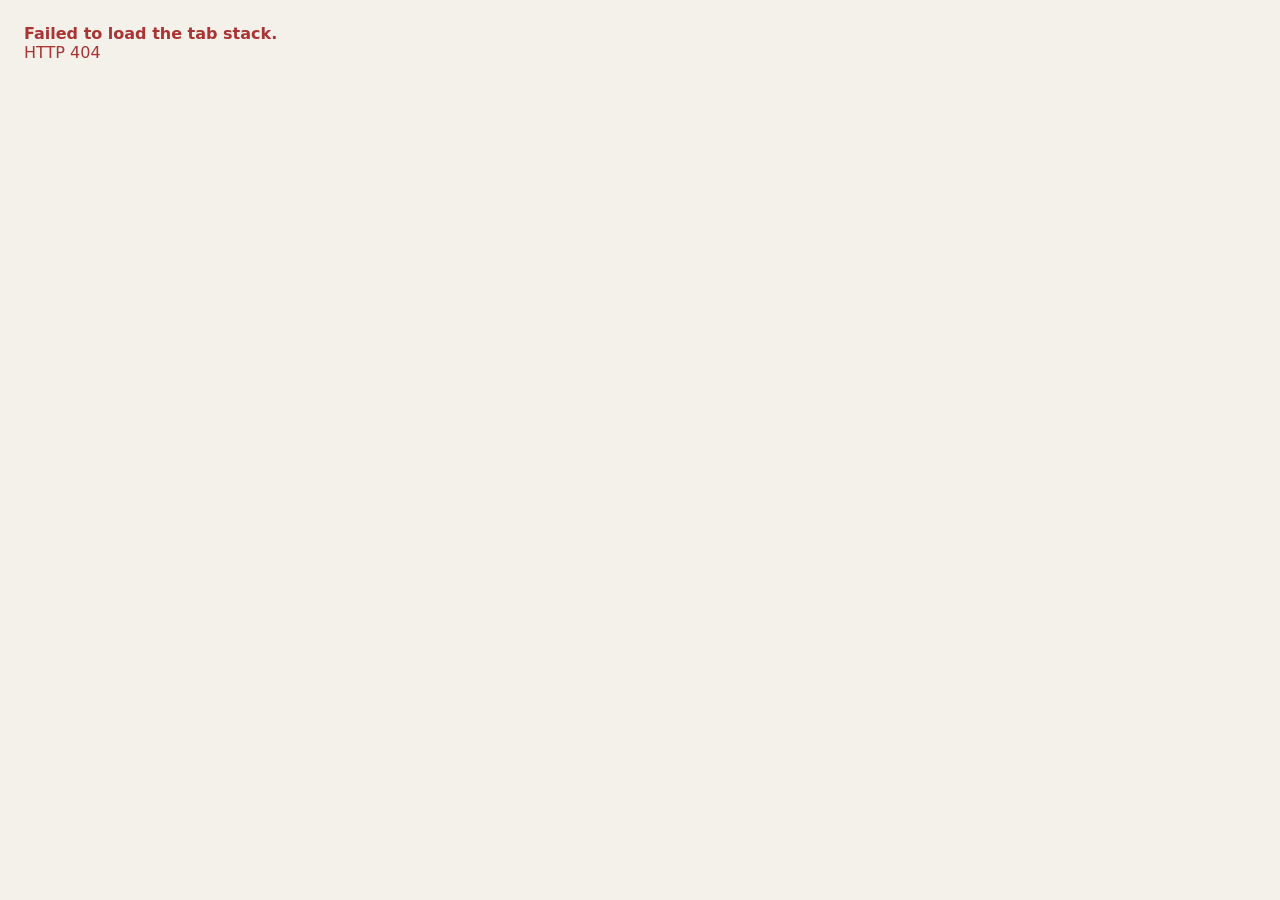
==== commit 7fa3db23: "add param for tenant" ====
--- a/index.html
+++ b/index.html
@@ -1,17703 +1,742 @@
-<!-- ═══════════════════════════════════════════════════
-    Keyboard Warriors central HTML file with JS
-     ═══════════════════════════════════════════════════ -->
-<!DOCTYPE html>
-<html>
+<!doctype html>
+<html lang="en">
 <head>
-<meta charset="UTF-8">
-<meta name="viewport" content="width=device-width,initial-scale=1">
-<title>Keyboard Warriors</title>
+<meta charset="utf-8">
+<meta name="viewport" content="width=device-width, initial-scale=1, viewport-fit=cover">
+<title>Tab Stack</title>
+<link rel="preconnect" href="https://fonts.googleapis.com">
+<link href="https://fonts.googleapis.com/css2?family=IBM+Plex+Mono:ital,wght@0,400;0,500;0,600;1,400&display=swap" rel="stylesheet">
+<style>
+  :root{
+    --page-bg-light:#f4f1ea;
+    --page-bg-dark:#1b211c;
+    --ink-light:#24352b;
+    --ink-dark:#dce8e0;
+    --dur:420ms;
+    --press-dur:90ms;
+    --ease:cubic-bezier(.22,1,.36,1);
+  }
+  *{box-sizing:border-box;}
+  html,body{height:100%;margin:0;}
+  body{
+    background:var(--page-bg);
+    font-family:'Iowan Old Style','Palatino Linotype',Palatino,Georgia,serif;
+    overflow:hidden;
+  }
+  body[data-theme="light"]{ --page-bg:var(--page-bg-light); }
+  body[data-theme="dark"]{ --page-bg:var(--page-bg-dark); }
+  .shell{
+    position:relative;
+    height:100vh;
+    height:100dvh;
+    width:100vw;
+    overflow:hidden;
+  }
+  .stack-title{
+    position:absolute;
+    top:18px;
+    left:24px;
+    margin:0;
+    font-size:.78rem;
+    font-weight:600;
+    letter-spacing:.14em;
+    opacity:.72;
+    z-index:20000;
+    pointer-events:none;
+  }
+  .shell.is-narrow .stack-title{
+    top:calc(14px + env(safe-area-inset-top, 0px));
+    left:0;
+    width:100%;
+    padding:0 16px;
+    text-align:center;
+  }
+  .tab{
+    position:absolute;
+    top:0; left:0;
+    height:var(--row-h);
+    transition:
+      transform var(--tab-dur,var(--dur)) var(--ease) var(--tab-delay,0ms),
+      width var(--tab-dur,var(--dur)) var(--ease) var(--tab-delay,0ms),
+      height var(--tab-dur,var(--dur)) var(--ease) var(--tab-delay,0ms);
+    will-change:transform;
+    -webkit-backface-visibility:hidden;
+    backface-visibility:hidden;
+    pointer-events:none;
+  }
+  .tab svg{
+    display:block;
+    width:100%;
+    height:100%;
+    overflow:visible;
+    pointer-events:none;
+  }
+  .tab path{
+    transition:fill var(--dur) var(--ease), stroke var(--dur) var(--ease);
+    pointer-events:visiblePainted;
+    cursor:pointer;
+  }
+  .tab h2{
+    position:absolute;
+    top:0; left:0; right:0;
+    min-height:var(--flap-h);
+    margin:0;
+    display:flex;
+    align-items:center;
+    justify-content:center;
+    text-align:center;
+    padding:6px 10px;
+    font-family:'IBM Plex Mono', monospace;
+    font-size:.86rem;
+    font-weight:500;
+    letter-spacing:.01em;
+    white-space:normal;
+    line-height:1.2;
+    overflow:visible;
+    pointer-events:none;
+    opacity:.75;
+    transition:color var(--dur) var(--ease);
+  }
+  .frameHost{
+    position:absolute;
+    left:0;
+    overflow-y:auto;
+    overflow-x:hidden;
+    background:transparent;
+    opacity:0;
+    pointer-events:none;
+    transition:opacity 140ms ease;
+    -webkit-overflow-scrolling:touch;
+  }
+  .frameHost.is-visible{
+    opacity:1;
+    pointer-events:auto;
+  }
+  .frameHost::-webkit-scrollbar{ width:9px; }
+  .frameHost::-webkit-scrollbar-thumb{ background:rgba(120,120,120,.35); border-radius:6px; }
+  iframe{
+    width:100%;
+    border:0;
+    display:block;
+    background:transparent;
+  }
+</style>
+</head>
+<body>
+<div class="shell" id="shell">
+  <h1 class="stack-title" id="stackTitle"></h1>
+  <div id="tabLayer"></div>
+</div>
 <script>
-  const DefaultTitle = 'Keyboard Warriors';
-  const VersionLabel   = '0041';
-  const TitlePrefix  = document.title !== DefaultTitle ? document.title.trim() + '_' : '';
-  const DBG_DEVICE   = TitlePrefix + VersionLabel;
-</script>
-<link rel="icon" type="image/png" href="/keyboard-warriors/keyboard-warriors-favicon.png">
-<script>
-  (function() {
-    var prefersDark = window.matchMedia && window.matchMedia('(prefers-color-scheme: dark)').matches;
-    if (prefersDark) {
-      document.documentElement.setAttribute('data-theme', 'dark');
+(function(){
+  const sub=(a,b)=>({x:a.x-b.x,y:a.y-b.y});
+  const add=(a,b)=>({x:a.x+b.x,y:a.y+b.y});
+  const scale=(a,s)=>({x:a.x*s,y:a.y*s});
+  const len=(a)=>Math.hypot(a.x,a.y);
+  const normalize=(a)=>{ const l=len(a)||1; return {x:a.x/l,y:a.y/l}; };
+
+  function cfgNumber(section,key,fallback){
+    const v=manifest && manifest[section] ? manifest[section][key] : undefined;
+    return Number.isFinite(Number(v)) ? Number(v) : fallback;
+  }
+  function cfgBool(section,key,fallback){
+    const v=manifest && manifest[section] ? manifest[section][key] : undefined;
+    return typeof v==='boolean' ? v : fallback;
+  }
+  function nestedCfg(section,group,key,fallback){
+    const obj=manifest && manifest[section] && manifest[section][group] ? manifest[section][group] : null;
+    return obj && obj[key] !== undefined ? obj[key] : fallback;
+  }
+  function animNumber(key,fallback){ return cfgNumber('animation',key,fallback); }
+  function responsiveNumber(key,fallback){ return cfgNumber('responsive',key,fallback); }
+  function responsiveBool(key,fallback){ return cfgBool('responsive',key,fallback); }
+  function narrowSetting(key,fallback){ return nestedCfg('responsive','narrowMode',key,fallback); }
+  function animationEasing(){ return (manifest.animation && manifest.animation.easing) || 'cubic-bezier(.22,1,.36,1)'; }
+  function applyManifestRuntimeSettings(){
+    document.documentElement.style.setProperty('--ease', animationEasing());
+    document.documentElement.style.setProperty('--dur', animNumber('transitionMs',560)+'ms');
+    document.documentElement.style.setProperty('--press-dur', animNumber('pressMs',90)+'ms');
+  }
+
+  function roundedPolygonPath(points, radius){
+    const d=[]; const n=points.length;
+    const radii = Array.isArray(radius) ? radius : points.map(()=>radius);
+    for(let i=0;i<n;i++){
+      const prev=points[(i-1+n)%n], curr=points[i], next=points[(i+1)%n];
+      const toPrev=sub(prev,curr), toNext=sub(next,curr);
+      const r=Math.min(radii[i], len(toPrev)/2, len(toNext)/2);
+      const p1=add(curr,scale(normalize(toPrev),r));
+      const p2=add(curr,scale(normalize(toNext),r));
+      d.push(i===0?`M ${p1.x.toFixed(2)} ${p1.y.toFixed(2)}`:`L ${p1.x.toFixed(2)} ${p1.y.toFixed(2)}`);
+      d.push(`Q ${curr.x.toFixed(2)} ${curr.y.toFixed(2)} ${p2.x.toFixed(2)} ${p2.y.toFixed(2)}`);
     }
-  })();
-</script>
-<script>
-  (function() {
-    var link = document.createElement('link');
-    link.rel  = 'stylesheet';
-    link.href = document.title.toLowerCase() === 'beta'
-      ? '/keyboard-warriors/styles/beta.css'
-      : '/keyboard-warriors/styles/main.css';
-    window._StyleSheetLink = link;
-    document.head.appendChild(link);
-  })();
-</script>
+    d.push('Z');
+    return d.join(' ');
+  }
+  function folderPath(w,h,flapX,flapW,flapH,leanPx,cornerR,concaveR){
+    const fx0=flapX, fx1=flapX+flapW;
+    const pts=[
+      {x:0,           y:h},
+      {x:0,           y:flapH},
+      {x:fx0,         y:flapH},
+      {x:fx0+leanPx,  y:0},
+      {x:fx1-leanPx,  y:0},
+      {x:fx1,         y:flapH},
+      {x:w,           y:flapH},
+      {x:w,           y:h},
+    ];
+    const radii=[cornerR,cornerR,concaveR,cornerR,cornerR,concaveR,cornerR,cornerR];
+    return roundedPolygonPath(pts,radii);
+  }
+  function darken(hex, amt){
+    const n = hex.replace('#','');
+    const r = parseInt(n.substring(0,2),16), g = parseInt(n.substring(2,4),16), b = parseInt(n.substring(4,6),16);
+    const f = (c)=>Math.max(0,Math.round(c*(1-amt)));
+    return `rgb(${f(r)},${f(g)},${f(b)})`;
+  }
+  let manifest=null;
+  let activeIndex=0;
+  let prevIndex=0;
+  let pressedIndex=null;
+  let transitioningFrom=null;
+  let transitionTimer=null;
+  let isLoadingPhase=true;
+  let framesLoadedCount=0;
+  let loadingSafetyTimer=null;
+  const theme = window.matchMedia && window.matchMedia('(prefers-color-scheme: dark)').matches ? 'dark':'light';
+  document.body.dataset.theme=theme;
+  const shell=document.getElementById('shell');
+  const tabLayer=document.getElementById('tabLayer');
+  const stackTitle=document.getElementById('stackTitle');
 
-<style>
-  /* These two rules must remain inline: the skeleton animation runs during
-     stylesheet load, and .page-initially-hidden keeps all content invisible
-     until the stylesheet and DOM are both ready. Moving them to beta.css
-     would create a flash of unstyled content on slower connections. */
-  @keyframes SkeletonGrow {
-    from { width: 16px; border-radius: 8px; }
-    to   { width: 100%; border-radius: 16px; }
-  }
-  .page-initially-hidden {
-    visibility: hidden;
-    opacity: 0;
-  }
-</style>
-</head><body>
+  function resolveBg(){
+    return manifest.colors[theme] || manifest.colors.light;
+  }
+  function resolveTabBg(tab){
+    if(tab && tab.colors){
+      return tab.colors[theme] || tab.colors.light || tab.colors.dark || resolveBg();
+    }
+    return resolveBg();
+  }
+  function resolvePageBg(){
+    return getComputedStyle(document.body).backgroundColor;
+  }
+  function useVisualViewport(){
+    return responsiveBool('useVisualViewport', responsiveBool('useDynamicViewport', true));
+  }
+  function currentViewportHeight(){
+    if(useVisualViewport() && window.visualViewport && window.visualViewport.height){
+      return Math.round(window.visualViewport.height);
+    }
+    return shell.clientHeight;
+  }
+  function isNarrowLayout(vw,L){
+    if(narrowSetting('enabled',true) === false) return false;
+    const baseMargin=32;
+    const edgeClearance=L.cornerRadiusPx+8;
+    const normalW=vw-baseMargin*2;
+    const usableW=normalW-L.flapWidthPx-edgeClearance*2;
+    const normalSlots=Math.max(1,Math.floor(usableW/L.flapStepPx)+1);
+    return normalSlots<2;
+  }
+  function effectivePeekStep(vh,n,narrow,L){
+    let peek=L.peekStepPx;
+    const compactAt=responsiveNumber('compactAtViewportHeightPx',720);
+    if(narrow || vh<compactAt){
+      const maxShare=responsiveNumber('tabStackMaxViewportShare',0.34);
+      const minPeek=responsiveNumber('minPeekStepPx',18);
+      const maxStackPx=Math.max(L.flapHeightPx*1.8, vh*maxShare);
+      const maxPeek=Math.floor(maxStackPx/Math.max(1,n-1));
+      peek=Math.max(minPeek,Math.min(L.peekStepPx,maxPeek));
+    }
+    return peek;
+  }
+  function computeLayout(){
+    const L=manifest.layout;
+    const n=manifest.tabs.length;
+    const vw=shell.clientWidth, vh=currentViewportHeight();
+    const narrow=isNarrowLayout(vw,L);
+    const titleRow=narrow && narrowSetting('titleRow',true);
+    const fullWidthTabs=narrow && narrowSetting('fullWidthTabs',true);
+    const alternateFlaps=narrow && narrowSetting('alternateFlaps',true);
+    const firstFlapSide=narrowSetting('firstFlapSide','right');
+    shell.classList.toggle('is-narrow', titleRow);
+    const baseMargin=32;
+    const titleOffset=titleRow ? 56 : 18;
+    const headerCount=activeIndex;
+    const footerCount=n-1-activeIndex;
+    const peekStepPx = effectivePeekStep(vh,n,narrow,L);
+    const headerSpan = headerCount*peekStepPx;
+    const openTop = titleOffset + headerSpan;
+    const bottomMarginPx = (L.flapHeightPx - peekStepPx) + 12;
+    const footerSpan = footerCount*peekStepPx;
+    const openBottomSeam = (vh - bottomMarginPx) - footerSpan;
+    const frameHostBottom = openBottomSeam + L.flapHeightPx + 6;
+    const BASELINE_H = vh;
+    const flapCascadeX=(i,containerW)=>{
+      const edgeClearance=L.cornerRadiusPx+8;
+      if(alternateFlaps){
+        const evenRight = firstFlapSide !== 'left';
+        const rightSide = (i%2===0) ? evenRight : !evenRight;
+        return rightSide ? Math.max(edgeClearance, containerW-edgeClearance-L.flapWidthPx) : edgeClearance;
+      }
+      const usableW=containerW-L.flapWidthPx-edgeClearance*2;
+      const slots=Math.max(1,Math.floor(usableW/L.flapStepPx)+1);
+      const slot=(i+1)%slots;
+      return edgeClearance+slot*L.flapStepPx;
+    };
+    const layout=manifest.tabs.map((tab,i)=>{
+      const stepsFromFront=(n-1)-i;
+      const margin=fullWidthTabs ? 0 : baseMargin+stepsFromFront;
+      const width=vw-margin*2;
+      const x=margin;
+      const zIndex=i;
+      if(i===activeIndex){
+        return {tab,i,isOpen:true,x,y:openTop,width,height:BASELINE_H,frameHostH:frameHostBottom-openTop,zIndex,narrow};
+      }
+      let y;
+      if(i<activeIndex){
+        const k=activeIndex-i;
+        y=openTop-k*peekStepPx;
+      }else{
+        const j=i-(activeIndex+1);
+        y=openBottomSeam+j*peekStepPx;
+      }
+      return {tab,i,isOpen:false,x,y,width,height:BASELINE_H,zIndex,narrow};
+    });
+    return {layout,flapCascadeX,narrow};
+  }
 
-<!-- ══════════════════════════════════════
-     SVG SYMBOL defined once here,
-     referenced via <use href="#SymbolId">
-══════════════════════════════════════ -->
-<svg xmlns="http://www.w3.org/2000/svg" style="display:none;" aria-hidden="true">
+  // ── Loading skeleton layout ─────────────────────────────────────
+  // All tabs sit closed, cascading gently down from the title, none
+  // open yet. x/width per index match computeLayout()'s formula
+  // exactly, so the reveal only ever has to animate y — the same
+  // kind of move already used when switching between tabs.
+  function computeLoadingLayout(){
+    const L=manifest.layout;
+    const n=manifest.tabs.length;
+    const vw=shell.clientWidth, vh=currentViewportHeight();
+    const narrow=isNarrowLayout(vw,L);
+    const titleRow=narrow && narrowSetting('titleRow',true);
+    const fullWidthTabs=narrow && narrowSetting('fullWidthTabs',true);
+    const alternateFlaps=narrow && narrowSetting('alternateFlaps',true);
+    const firstFlapSide=narrowSetting('firstFlapSide','right');
+    shell.classList.toggle('is-narrow', titleRow);
+    const baseMargin=32;
+    const titleOffset=titleRow ? 56 : 18;
+    const peekStepPx=effectivePeekStep(vh,n,narrow,L);
+    const BASELINE_H=vh;
+    const flapCascadeX=(i,containerW)=>{
+      const edgeClearance=L.cornerRadiusPx+8;
+      if(alternateFlaps){
+        const evenRight = firstFlapSide !== 'left';
+        const rightSide = (i%2===0) ? evenRight : !evenRight;
+        return rightSide ? Math.max(edgeClearance, containerW-edgeClearance-L.flapWidthPx) : edgeClearance;
+      }
+      const usableW=containerW-L.flapWidthPx-edgeClearance*2;
+      const slots=Math.max(1,Math.floor(usableW/L.flapStepPx)+1);
+      const slot=(i+1)%slots;
+      return edgeClearance+slot*L.flapStepPx;
+    };
+    const layout=manifest.tabs.map((tab,i)=>{
+      const stepsFromFront=(n-1)-i;
+      const margin=fullWidthTabs ? 0 : baseMargin+stepsFromFront;
+      const width=vw-margin*2;
+      const x=margin;
+      const y=titleOffset+i*peekStepPx;
+      const zIndex=i;
+      return {tab,i,isOpen:false,x,y,width,height:BASELINE_H,zIndex,narrow};
+    });
+    return {layout,flapCascadeX,narrow};
+  }
 
-  <symbol id="IconKeyboard" viewBox="-2 -2 115.9 53.8">
-    <g fill="currentColor">
-      <rect x="20.1" y="10.4" width="5.6" height="4.1" rx=".8" ry=".8"/>
-      <rect x="8.6" y="10.4" width="7.4" height="4.1" rx=".8" ry=".8"/>
-      <rect x="29.8" y="10.4" width="5.6" height="4.1" rx=".8" ry=".8"/>
-      <rect x="39.5" y="10.4" width="5.6" height="4.1" rx=".8" ry=".8"/>
-      <rect x="49.2" y="10.4" width="5.6" height="4.1" rx=".8" ry=".8"/>
-      <rect x="58.8" y="10.4" width="5.6" height="4.1" rx=".8" ry=".8"/>
-      <rect x="68.5" y="10.4" width="5.6" height="4.1" rx=".8" ry=".8"/>
-      <rect x="78.2" y="10.4" width="5.6" height="4.1" rx=".8" ry=".8"/>
-      <rect x="87.9" y="10.4" width="5.6" height="4.1" rx=".8" ry=".8"/>
-      <rect x="97.6" y="10.4" width="5.6" height="4.1" rx=".8" ry=".8"/>
-      <rect x="22.3" y="18.6" width="5.6" height="4.1" rx=".8" ry=".8"/>
-      <rect x="8.6" y="18.6" width="9" height="4.1" rx=".8" ry=".8"/>
-      <rect x="32.5" y="18.6" width="5.6" height="4.1" rx=".8" ry=".8"/>
-      <rect x="42.8" y="18.6" width="5.6" height="4.1" rx=".8" ry=".8"/>
-      <rect x="53" y="18.6" width="5.6" height="4.1" rx=".8" ry=".8"/>
-      <rect x="63.3" y="18.6" width="5.6" height="4.1" rx=".8" ry=".8"/>
-      <rect x="73.6" y="18.6" width="5.6" height="4.1" rx=".8" ry=".8"/>
-      <rect x="83.8" y="18.6" width="5.6" height="4.1" rx=".8" ry=".8"/>
-      <rect x="94.1" y="18.6" width="9.1" height="4.1" rx=".8" ry=".8"/>
-      <rect x="8.6" y="26.8" width="12.9" height="4.1" rx=".8" ry=".8"/>
-      <rect x="26.5" y="26.8" width="5.6" height="4.1" rx=".8" ry=".8"/>
-      <rect x="37.1" y="26.8" width="5.6" height="4.1" rx=".8" ry=".8"/>
-      <rect x="47.8" y="26.8" width="5.6" height="4.1" rx=".8" ry=".8"/>
-      <rect x="58.4" y="26.8" width="5.6" height="4.1" rx=".8" ry=".8"/>
-      <rect x="69.1" y="26.8" width="5.6" height="4.1" rx=".8" ry=".8"/>
-      <rect x="79.7" y="26.8" width="5.6" height="4.1" rx=".8" ry=".8"/>
-      <rect x="90.3" y="26.8" width="12.9" height="4.1" rx=".8" ry=".8"/>
-      <rect x="8.6" y="35" width="5.6" height="4.1" rx=".8" ry=".8"/>
-      <rect x="18" y="35" width="5.6" height="4.1" rx=".8" ry=".8"/>
-      <rect x="27.3" y="35" width="5.6" height="4.1" rx=".8" ry=".8"/>
-      <rect x="36.7" y="35" width="38.4" height="4.1" rx=".8" ry=".8"/>
-      <rect x="78.8" y="35" width="5.6" height="4.1" rx=".8" ry=".8"/>
-      <rect x="88.2" y="35" width="5.6" height="4.1" rx=".8" ry=".8"/>
-      <rect x="97.6" y="35" width="5.6" height="4.1" rx=".8" ry=".8"/>
-      <path d="M107.7,49.8H4.2c-2.3,0-4.2-2.1-4.2-4.7V4.7C0,2.1,1.9,0,4.2,0h103.5C110,0,111.9,2.1,111.9,4.7v40.4c0,2.6-1.9,4.7-4.2,4.7h0ZM4.2,2.3c-1.2,0-2.1,1-2.1,2.3v40.4c0,1.3,1,2.3,2.1,2.3h103.5c1.2,0,2.1-1,2.1-2.3V4.7c0-1.3-.9-2.3-2.1-2.3H4.2Z"/>
-    </g>
-  </symbol>
+  function paintLoading(opts={}){
+    const L=manifest.layout;
+    const {layout,flapCascadeX}=computeLoadingLayout();
+    const instant=opts.instant===true;
+    const transitionMs=animNumber('transitionMs',560);
+    stackTitle.textContent=manifest.title||'';
+    const refColour=darken(resolveTabBg(manifest.tabs[0]),0.80);
+    document.body.style.color=refColour;
+    stackTitle.style.color=refColour;
+    layout.forEach(({tab,i,x,y,width,height,zIndex})=>{
+      const {el,svg,path,h2,frameHost}=tabEls[i];
+      el.style.setProperty('--tab-delay','0ms');
+      el.style.setProperty('--tab-dur',(instant?0:transitionMs)+'ms');
+      el.style.setProperty('--row-h',height+'px');
+      el.style.setProperty('--flap-h',L.flapHeightPx+'px');
+      el.style.width=width+'px';
+      el.style.zIndex=zIndex;
+      el.style.transform=`translate(${x}px, ${y}px) translateZ(0)`;
+      el.classList.remove('is-active');
+      const flapX=flapCascadeX(i,width);
+      const leanPx=L.flapHeightPx*Math.tan(L.flapAngleDeg*Math.PI/180);
+      const d=folderPath(width,height,flapX,L.flapWidthPx,L.flapHeightPx,leanPx,L.cornerRadiusPx,L.cornerRadiusPx);
+      const tabBg=resolveTabBg(tab);
+      const pageBg=resolvePageBg();
+      const textColour=darken(tabBg,0.80);
+      h2.style.color=textColour;
+      path.setAttribute('d',d);
+      path.setAttribute('fill',tabBg);
+      path.setAttribute('stroke',pageBg);
+      path.setAttribute('stroke-width','1.6');
+      path.setAttribute('stroke-linejoin','round');
+      svg.style.filter=i===0?'drop-shadow(1px -1px 2px rgba(0,0,0,.055))':'drop-shadow(1px -2px 4px rgba(0,0,0,.10))';
+      h2.style.left=flapX+'px';
+      h2.style.width=L.flapWidthPx+'px';
+      h2.style.right='auto';
+      frameHost.style.top=L.flapHeightPx+'px';
+      frameHost.style.width='100%';
+      frameHost.style.height=Math.max(0,height-L.flapHeightPx)+'px';
+      frameHost.style.borderRadius=L.cornerRadiusPx+'px';
+      frameHost.classList.remove('is-visible');
+    });
+    lastLayout=layout.map(({tab,i,x,y,width,zIndex})=>({i,x,y,width,flapX:flapCascadeX(i,width),zIndex}));
+  }
 
-  <symbol id="IconExtKeyboard" viewBox="-2 -2 143.9 53.8">
-    <g fill="currentColor">
-      <rect x="19.4" y="10.4" width="5.6" height="4.1" rx=".8" ry=".8"/>
-      <rect x="8.6" y="10.4" width="7.4" height="4.1" rx=".8" ry=".8"/>
-      <rect x="28.5" y="10.4" width="5.6" height="4.1" rx=".8" ry=".8"/>
-      <rect x="37.5" y="10.4" width="5.6" height="4.1" rx=".8" ry=".8"/>
-      <rect x="46.5" y="10.4" width="5.6" height="4.1" rx=".8" ry=".8"/>
-      <rect x="55.5" y="10.4" width="5.6" height="4.1" rx=".8" ry=".8"/>
-      <rect x="64.5" y="10.4" width="5.6" height="4.1" rx=".8" ry=".8"/>
-      <rect x="73.6" y="10.4" width="5.6" height="4.1" rx=".8" ry=".8"/>
-      <rect x="82.6" y="10.4" width="5.6" height="4.1" rx=".8" ry=".8"/>
-      <rect x="91.6" y="10.4" width="5.6" height="4.1" rx=".8" ry=".8"/>
-      <rect x="21.5" y="18.6" width="5.6" height="4.1" rx=".8" ry=".8"/>
-      <rect x="8.6" y="18.6" width="9" height="4.1" rx=".8" ry=".8"/>
-      <rect x="31" y="18.6" width="5.6" height="4.1" rx=".8" ry=".8"/>
-      <rect x="40.5" y="18.6" width="5.6" height="4.1" rx=".8" ry=".8"/>
-      <rect x="50" y="18.6" width="5.6" height="4.1" rx=".8" ry=".8"/>
-      <rect x="59.6" y="18.6" width="5.6" height="4.1" rx=".8" ry=".8"/>
-      <rect x="69.1" y="18.6" width="5.6" height="4.1" rx=".8" ry=".8"/>
-      <rect x="78.6" y="18.6" width="5.6" height="4.1" rx=".8" ry=".8"/>
-      <rect x="88.1" y="18.6" width="9.1" height="4.1" rx=".8" ry=".8"/>
-      <rect x="8.6" y="26.8" width="12.9" height="4.1" rx=".8" ry=".8"/>
-      <rect x="25.9" y="26.8" width="5.6" height="4.1" rx=".8" ry=".8"/>
-      <rect x="35.6" y="26.8" width="5.6" height="4.1" rx=".8" ry=".8"/>
-      <rect x="45.3" y="26.8" width="5.6" height="4.1" rx=".8" ry=".8"/>
-      <rect x="55.1" y="26.8" width="5.6" height="4.1" rx=".8" ry=".8"/>
-      <rect x="64.8" y="26.8" width="5.6" height="4.1" rx=".8" ry=".8"/>
-      <rect x="74.6" y="26.8" width="5.6" height="4.1" rx=".8" ry=".8"/>
-      <rect x="84.3" y="26.8" width="12.9" height="4.1" rx=".8" ry=".8"/>
-      <rect x="8.6" y="35" width="5.6" height="4.1" rx=".8" ry=".8"/>
-      <rect x="17" y="35" width="5.6" height="4.1" rx=".8" ry=".8"/>
-      <rect x="25.3" y="35" width="5.6" height="4.1" rx=".8" ry=".8"/>
-      <rect x="33.7" y="35" width="38.4" height="4.1" rx=".8" ry=".8"/>
-      <rect x="74.8" y="35" width="5.6" height="4.1" rx=".8" ry=".8"/>
-      <rect x="83.2" y="35" width="5.6" height="4.1" rx=".8" ry=".8"/>
-      <rect x="91.6" y="35" width="5.6" height="4.1" rx=".8" ry=".8"/>
-      <rect x="107.9" y="10.4" width="5.6" height="4.1" rx=".8" ry=".8"/>
-      <rect x="116.9" y="10.4" width="5.6" height="4.1" rx=".8" ry=".8"/>
-      <rect x="125.9" y="10.4" width="5.6" height="4.1" rx=".8" ry=".8"/>
-      <rect x="107.9" y="18.6" width="5.6" height="4.1" rx=".8" ry=".8"/>
-      <rect x="116.9" y="18.6" width="5.6" height="4.1" rx=".8" ry=".8"/>
-      <rect x="125.9" y="18.6" width="5.6" height="4.1" rx=".8" ry=".8"/>
-      <rect x="107.9" y="26.8" width="5.6" height="4.1" rx=".8" ry=".8"/>
-      <rect x="116.9" y="26.8" width="5.6" height="4.1" rx=".8" ry=".8"/>
-      <rect x="125.9" y="26.8" width="5.6" height="4.1" rx=".8" ry=".8"/>
-      <rect x="107.9" y="35" width="5.6" height="4.1" rx=".8" ry=".8"/>
-      <rect x="116.9" y="35" width="5.6" height="4.1" rx=".8" ry=".8"/>
-      <rect x="125.9" y="35" width="5.6" height="4.1" rx=".8" ry=".8"/>
-      <path d="M135.7,49.8H4.2c-2.3,0-4.2-2.1-4.2-4.7V4.7C0,2.1,1.9,0,4.2,0h131.4C138,0,139.9,2.1,139.9,4.7v40.4c0,2.6-1.9,4.7-4.2,4.7h0ZM4.2,2.3c-1.2,0-2.1,1-2.1,2.3v40.4c0,1.3,1,2.3,2.1,2.3h131.4c1.2,0,2.1-1,2.1-2.3V4.7c0-1.3-.9-2.3-2.1-2.3H4.2Z"/>
-    </g>
-  </symbol>
+  let tabEls=[];
+  let lastLayout=[];
+  function shouldShowPane(i){
+    return i===activeIndex || i===transitioningFrom;
+  }
+  function startPress(i,e,path){
+    if(!manifest || isLoadingPhase || i===activeIndex) return;
+    pressedIndex=i;
+    try{ path.setPointerCapture(e.pointerId); }catch(err){}
+    paint({mode:'press'});
+  }
+  function finishPress(i,activate){
+    if(pressedIndex!==i) return;
+    pressedIndex=null;
+    if(activate && i!==activeIndex){
+      setActive(i);
+    }else{
+      paint();
+    }
+  }
+  function buildTabEls(){
+    tabLayer.innerHTML='';
+    tabEls=manifest.tabs.map((tab,i)=>{
+      const el=document.createElement('div');
+      el.className='tab';
+      el.dataset.index=i;
+      el.dataset.objectId=tab.objectId || (i+1);
+      const ns='http://www.w3.org/2000/svg';
+      const svg=document.createElementNS(ns,'svg');
+      const path=document.createElementNS(ns,'path');
+      path.addEventListener('pointerdown',(e)=>{
+        e.preventDefault();
+        e.stopPropagation();
+        startPress(i,e,path);
+      });
+      path.addEventListener('pointerup',(e)=>{
+        e.preventDefault();
+        e.stopPropagation();
+        finishPress(i,true);
+      });
+      path.addEventListener('pointercancel',(e)=>{
+        e.stopPropagation();
+        finishPress(i,false);
+      });
+      path.addEventListener('click',(e)=>{
+        e.preventDefault();
+        e.stopPropagation();
+      });
+      path.addEventListener('mouseenter',()=>{
+        shell.style.cursor=i!==activeIndex?'pointer':'default';
+      });
+      path.addEventListener('mouseleave',()=>{
+        shell.style.cursor='default';
+      });
+      svg.appendChild(path);
+      el.appendChild(svg);
+      const h2=document.createElement('h2');
+      h2.textContent=tab.label;
+      el.appendChild(h2);
+      const frameHost=document.createElement('div');
+      frameHost.className='frameHost';
+      const iframe=document.createElement('iframe');
+      iframe.title=tab.label+' content';
+      frameHost.appendChild(iframe);
+      el.appendChild(frameHost);
+      tabLayer.appendChild(el);
+      return {el,svg,path,h2,frameHost,iframe,ro:null,loaded:false,lastPaneH:null};
+    });
+  }
+  function cascadeDelayFor(i,mode){
+    if(mode==='press') return 0;
+    const source=transitioningFrom??activeIndex;
+    if(i===source) return 0;
+    return Math.min(Math.abs(i-source),8)*animNumber('cascadeStepMs',35);
+  }
+  function paneHeightFor(i,frameHostH,L){
+    if(i===activeIndex && frameHostH){
+      const h=frameHostH-L.flapHeightPx;
+      tabEls[i].lastPaneH=h;
+      return h;
+    }
+    return tabEls[i].lastPaneH || Math.max(0,currentViewportHeight()-L.flapHeightPx);
+  }
+  function pressOffsetForTab(i){
+    if(pressedIndex===null || pressedIndex===activeIndex) return 0;
+    const pressOffsetPx=animNumber('pressOffsetPx',4);
+    if(pressedIndex<activeIndex){
+      return (i>pressedIndex && i<=activeIndex) ? -pressOffsetPx : 0;
+    }
+    return i===pressedIndex ? pressOffsetPx : 0;
+  }
+  function paint(opts={}){
+    const mode=opts.mode||'normal';
+    const L=manifest.layout;
+    const {layout,flapCascadeX}=computeLayout();
+    const transitionMs=animNumber('transitionMs',560);
+    const pressMs=animNumber('pressMs',90);
+    let maxDelay=0;
+    stackTitle.textContent=manifest.title||'';
+    layout.forEach(({tab,i,isOpen,x,y,width,height,frameHostH,zIndex})=>{
+      const {el,svg,path,h2,frameHost}=tabEls[i];
+      const pressDy=pressOffsetForTab(i);
+      const delay=cascadeDelayFor(i,mode);
+      maxDelay=Math.max(maxDelay,delay);
+      el.style.setProperty('--tab-delay',delay+'ms');
+      el.style.setProperty('--tab-dur',(mode==='press' && (i===pressedIndex || pressDy!==0) ? pressMs : transitionMs)+'ms');
+      el.style.setProperty('--row-h',height+'px');
+      el.style.setProperty('--flap-h',L.flapHeightPx+'px');
+      el.style.width=width+'px';
+      el.style.zIndex=zIndex;
+      el.style.transform=`translate(${x}px, ${y+pressDy}px) translateZ(0)`;
+      el.classList.toggle('is-active',isOpen);
+      const flapX=flapCascadeX(i,width);
+      const leanPx=L.flapHeightPx*Math.tan(L.flapAngleDeg*Math.PI/180);
+      const d=folderPath(width,height,flapX,L.flapWidthPx,L.flapHeightPx,leanPx,L.cornerRadiusPx,L.cornerRadiusPx);
+      const tabBg=resolveTabBg(tab);
+      const pageBg=resolvePageBg();
+      const textColour=darken(tabBg,0.80);
+      document.body.style.color=darken(resolveTabBg(manifest.tabs[activeIndex]),0.80);
+      stackTitle.style.color=document.body.style.color;
+      h2.style.color=textColour;
+      path.setAttribute('d',d);
+      path.setAttribute('fill',tabBg);
+      path.setAttribute('stroke',pageBg);
+      path.setAttribute('stroke-width','1.6');
+      path.setAttribute('stroke-linejoin','round');
+      svg.style.filter=i===0?'drop-shadow(1px -1px 2px rgba(0,0,0,.055))':'drop-shadow(1px -2px 4px rgba(0,0,0,.10))';
+      h2.style.left=flapX+'px';
+      h2.style.width=L.flapWidthPx+'px';
+      h2.style.right='auto';
+      frameHost.style.top=L.flapHeightPx+'px';
+      frameHost.style.width='100%';
+      frameHost.style.height=paneHeightFor(i,frameHostH,L)+'px';
+      frameHost.style.borderRadius=L.cornerRadiusPx+'px';
+      frameHost.classList.toggle('is-visible',shouldShowPane(i));
+      if(shouldShowPane(i)) loadFrame(i);
+    });
+    lastLayout=layout.map(({tab,i,x,y,width,zIndex})=>({i,x,y,width,zIndex,flapX:flapCascadeX(i,width)}));
+    return maxDelay+transitionMs;
+  }
+  function primeParallaxStart(previousLayout){
+    const previousByIndex=new Map(previousLayout.map(t=>[t.i,t]));
+    const L=manifest.layout;
+    const {layout}=computeLayout();
+    const transitionMs=animNumber('transitionMs',560);
+    const parallaxPx=animNumber('parallaxPx',18);
+    layout.forEach(({i,x,y,width,height})=>{
+      const item=tabEls[i];
+      const old=previousByIndex.get(i);
+      if(!item || !old) return;
+      const dy=y-old.y;
+      const travel=Math.abs(dy);
+      const dir=dy===0?0:dy/Math.abs(dy);
+      const depth=Math.min(1.8,1+travel/Math.max(1,L.peekStepPx)*0.08);
+      const kick=dir===0?0:-dir*parallaxPx*depth;
+      item.el.style.transition='none';
+      item.el.style.setProperty('--row-h',height+'px');
+      item.el.style.setProperty('--flap-h',L.flapHeightPx+'px');
+      item.el.style.setProperty('--tab-dur',transitionMs+'ms');
+      item.el.style.setProperty('--tab-delay','0ms');
+      item.el.style.width=width+'px';
+      item.el.style.transform=`translate(${x}px, ${old.y+kick}px) translateZ(0)`;
+    });
+    tabLayer.offsetHeight;
+    tabEls.forEach(item=>{ item.el.style.transition=''; });
+  }
+  function setActive(i){
+    if(i===activeIndex) return;
+    if(transitionTimer) clearTimeout(transitionTimer);
+    const previousLayout=lastLayout.map(t=>({...t}));
+    prevIndex=activeIndex;
+    transitioningFrom=activeIndex;
+    activeIndex=i;
+    primeParallaxStart(previousLayout);
+    requestAnimationFrame(()=>{
+      const totalMs=paint({mode:'switch'});
+      transitionTimer=setTimeout(()=>{
+        transitioningFrom=null;
+        paint();
+      },totalMs+80);
+    });
+  }
 
-<symbol id="IconConflicts" viewBox="-2 -2 89.1 65.1">
-    <path fill="currentColor" d="M0,4.1v53c0,2.2,1.9,4.1,4.2,4.1h76.7c2.3,0,4.2-1.8,4.2-4.1V4.1C85.1,1.8,83.2,0,80.9,0H4.2C1.9,0,0,1.8,0,4.1ZM2.1,12.2h80.9v44.9c0,1.1-.9,2-2.1,2H4.2c-1.2,0-2.1-.9-2.1-2V12.2ZM2.1,4.1c0-1.1,1-2,2.1-2h76.7c1.2,0,2.1.9,2.1,2v6.1H2.1v-6.1Z"/>
-    <path fill="currentColor" fill-rule="evenodd" d="M43.3,19.4c-7.1,0-13.6,2.4-17.6,6.2h0l-.2.2c-2.8,2.6-4.5,6-4.5,9.6s1.7,6.9,4.5,9.6l.2.2c4.1,3.7,10.4,6.2,17.6,6.2s13.6-2.4,17.8-6.2h0l.2-.2h0c2.8-2.6,4.5-6,4.5-9.6s-1.7-6.9-4.5-9.6c0,0-.1-.1-.2-.2-4.1-3.9-10.4-6.2-17.8-6.2h0ZM41.9,27.9c-2.3,0-4.8-.3-6.8-.5.8-1.7,2.9-4.9,6.9-5.7v6.3ZM44.7,21.7c2.9.3,5.9,4.1,6.6,5.6-2,.2-4.2.5-6.4.5v-6ZM50.6,22.3c3,.5,5.8,1.7,7.5,3.7-1.1.3-2.8.6-3.9.8-.5-1.6-3.6-4.6-3.6-4.6ZM32.5,26.9c-1.4-.2-2.5-.6-3.4-.9,1.7-1.9,4.2-3.4,8.1-4,0,0-4,2.9-4.7,4.9ZM27.2,27.7c1.4.5,2.8.9,4.5,1.1-.6,1.7-.9,3.6-1.1,5.6h-6.7c.2-2.4,1.5-4.8,3.2-6.7h.1ZM59.5,27.6c1.8,1.9,3.3,4.3,3.2,6.8h-6.7c0-1.9-.5-3.9-1.1-5.6,1.7-.3,4.6-1.2,4.6-1.2ZM41.8,30v4.5h-8.3c0-1.7.3-3.7.9-5.3,0,0,4.5.7,7.3.7ZM52,29.3c.5,1.5.8,3.3.9,5.1h-8.3v-4.5c2.6,0,7.3-.6,7.3-.6ZM23.9,36.6h6.7c0,1.9.5,3.7,1.1,5.6-1.7.3-3.2.7-4.5,1.1-3.1-2.6-3.3-6.7-3.3-6.7ZM33.4,36.5s8.4,0,8.4,0v4.5c-2.6,0-5.1.2-7.4.6-.7-1.5-1.3-3.6-1.1-5.1ZM44.7,36.6h8.3c0,1.7-.5,3.4-.9,5-2.3-.3-4.8-.5-7.2-.6v-4.5h-.1ZM56,36.6h6.7c0,2-1.3,5-3.2,6.7-1.4-.5-2.8-.9-4.5-1.1.6-1.7,1-5.6,1-5.6ZM41.9,42.9v6.5c-1.9-.5-3.7-1.6-5.2-3.6-.5-.6-1.1-1.5-1.4-2.3,2.8-.6,6.6-.6,6.6-.6ZM51.6,43.3c-.3.7-1.2,1.6-1.8,2.2-1.6,1.9-3.3,3.2-5.2,3.6,0,0,0-6.3,0-6.3,2,0,4.9.2,6.9.5ZM36.6,48.9c-2.5-.8-5.8-2.6-7.6-4.1,1.1-.3,2.3-.6,3.6-1,0,0,2.7,3.8,4.1,5ZM54.1,44c1.4.2,2.5.6,3.4.9-1.8,1.4-4.4,2.7-6.9,3.6,1.6-1.4,3.5-4.5,3.5-4.5Z"/>
-    <ellipse fill="currentColor" cx="12.9" cy="6.1" rx="2.1" ry="2"/>
-    <ellipse fill="currentColor" cx="6.6" cy="6.1" rx="2.1" ry="2"/>
-    <ellipse fill="currentColor" cx="19.2" cy="6.1" rx="2.1" ry="2"/>
-  </symbol>
+  // ── Skeleton reveal ──────────────────────────────────────────────
+  // Preload every tab's iframe while the skeleton row is showing.
+  // Once every tab has finished loading (or the safety timer fires),
+  // slide from the loading row into the "first tab open" layout
+  // using the same parallax start used for ordinary tab switches.
+  function beginPreload(){
+    framesLoadedCount=0;
+    loadingSafetyTimer=setTimeout(()=>{
+      if(isLoadingPhase) completeLoadingPhase();
+    },5000);
+    manifest.tabs.forEach((tab,i)=>loadFrame(i));
+  }
+  function completeLoadingPhase(){
+    if(!isLoadingPhase) return;
+    isLoadingPhase=false;
+    if(loadingSafetyTimer){ clearTimeout(loadingSafetyTimer); loadingSafetyTimer=null; }
+    if(transitionTimer) clearTimeout(transitionTimer);
+    const previousLayout=lastLayout.map(t=>({...t}));
+    primeParallaxStart(previousLayout);
+    requestAnimationFrame(()=>{
+      const totalMs=paint({mode:'switch'});
+      transitionTimer=setTimeout(()=>{
+        transitioningFrom=null;
+        paint();
+      },totalMs+80);
+    });
+  }
 
-  <symbol id="IconDifficultyDial" viewBox="0 0 96.6 64">
-    <g fill="currentColor">
-      <path d="M48,12.75c-.4,0-.67-.27-.67-.67v-5.78c0-.4.27-.67.67-.67s.67.27.67.67v5.78c0,.4-.27.67-.67.67Z"/>
-      <path d="M22.6,23.5c-.13,0-.4,0-.54-.13l-4.16-4.03c-.27-.27-.27-.67,0-.94s.67-.27.94,0l4.16,4.03c.27.27.27.67,0,.94s-.27.13-.54.13h.13Z"/>
-      <path d="M12.26,49.03h-5.78c-.4,0-.67-.27-.67-.67s.27-.67.67-.67h5.78c.4,0,.67.27.67.67s-.27.67-.67.67Z"/>
-      <path d="M90.05,48.35h-5.78c-.4,0-.67-.27-.67-.67s.27-.67.67-.67h5.78c.4,0,.67.27.67.67s-.27.67-.67.67Z"/>
-      <path d="M73.39,23.1c-.13,0-.4,0-.54-.13-.27-.27-.27-.67,0-.94l4.03-4.16c.27-.27.67-.27.94,0s.27.67,0,.94l-4.03,4.16s-.27.13-.54.13h.13Z"/>
-      <path d="M38.59,14.09c-.27,0-.54-.13-.67-.54l-.81-2.96c0-.4,0-.67.54-.81.4,0,.67,0,.81.54l.81,2.96c0,.4,0,.67-.54.81h-.13Z"/>
-      <path d="M29.99,17.72c-.27,0-.4,0-.54-.27l-1.61-2.69c-.13-.27,0-.67.27-.94.27-.13.67,0,.94.27l1.61,2.69c.13.27,0,.67-.27.94h-.4Z"/>
-      <path d="M16.96,31.02h-.27l-2.69-1.61c-.27-.13-.4-.54-.27-.94.13-.27.54-.4.94-.27l2.69,1.61c.27.13.4.54.27.94,0,.27-.4.27-.54.27h-.13Z"/>
-      <path d="M13.47,39.75h-.13l-2.96-.81c-.4,0-.54-.4-.54-.81s.4-.54.81-.54l2.96.81c.4,0,.54.4.54.81,0,.27-.4.54-.67.54Z"/>
-      <path d="M10.64,59.1c-.27,0-.54-.13-.67-.54,0-.4,0-.67.54-.81l2.96-.81c.4,0,.67,0,.81.54,0,.4,0,.67-.54.81l-2.96.81h-.13Z"/>
-      <path d="M86.02,58.43h-.13l-2.96-.81c-.4,0-.54-.4-.54-.81s.54-.54.81-.54l2.96.81c.4,0,.54.4.54.81,0,.27-.4.54-.67.54Z"/>
-      <path d="M82.93,39.08c-.27,0-.54-.13-.67-.54,0-.4,0-.67.54-.81l2.96-.81c.4,0,.67,0,.81.54,0,.4,0,.67-.54.81l-2.96.81h-.13Z"/>
-      <path d="M79.17,30.48c-.27,0-.4,0-.54-.4-.13-.27,0-.67.27-.94l2.69-1.48c.27-.13.67,0,.94.27.13.27,0,.67-.27.94l-2.69,1.48h-.27l-.13.13Z"/>
-      <path d="M66,17.45h-.27c-.27-.13-.4-.54-.27-.94l1.61-2.69c.13-.27.54-.4.94-.27.27.13.4.54.27.94l-1.61,2.69c0,.27-.4.27-.54.27h-.13Z"/>
-      <path d="M57.27,13.96h-.13c-.4,0-.54-.4-.54-.81l.81-2.96c0-.4.4-.54.81-.54s.54.4.54.81l-.81,2.96c0,.27-.4.54-.67.54Z"/>
-      <path d="M3.51,63.86c-.55,0-1.06-.35-1.24-.9C.74,58.19-.04,53.21-.04,48.16-.04,21.53,21.63-.14,48.26-.14s48.3,21.67,48.3,48.3c0,4.9-.73,9.73-2.17,14.36-.21.69-.94,1.07-1.63.86-.69-.21-1.07-.94-.86-1.63,1.36-4.38,2.05-8.96,2.05-13.59,0-25.2-20.5-45.7-45.7-45.7S2.56,22.96,2.56,48.16c0,4.78.74,9.49,2.18,14,.22.68-.16,1.42-.84,1.63-.13.04-.27.06-.4.06Z"/>
-    </g>
-  </symbol>
-
-  <symbol id="IconDifficultyNeedle" viewBox="0 0 96.6 64">
-    <g fill="currentColor">
-      <circle cx="48.08" cy="48.07" r="3.63"/>
-      <path d="M48.19,62.53c-8.13,0-14.75-6.62-14.75-14.75,0-5.67,3.16-10.75,8.26-13.25.1-.05.21-.08.33-.08.29,0,.55.16.68.42.09.18.1.38.04.57s-.2.34-.38.43c-4.57,2.25-7.42,6.81-7.42,11.9,0,7.31,5.94,13.25,13.25,13.25s13.25-5.94,13.25-13.25c0-5.34-3.18-10.13-8.09-12.21-.38-.16-.56-.6-.4-.98.12-.28.39-.46.69-.46.1,0,.2.02.29.06,5.47,2.32,9.01,7.65,9.01,13.59,0,8.13-6.62,14.75-14.75,14.75Z"/>
-      <path d="M52.12,41.38c-.92-.54-1.5-1.52-1.59-2.58l-1.8-21.74s-.13-.32-.57-.32-.48.32-.48.32l-1.83,21.79c-.08,1-.66,1.91-1.55,2.38-2.93,1.58-4.77,4.93-4.06,8.61.6,3.13,3.11,5.66,6.24,6.28,5.11,1,9.61-2.91,9.61-7.84,0-2.94-1.6-5.51-3.96-6.9ZM49.46,54.13c-4.37.98-8.2-2.85-7.22-7.22.49-2.2,2.27-3.98,4.47-4.47,4.37-.98,8.2,2.85,7.22,7.22-.49,2.2-2.27,3.98-4.47,4.47Z"/>
-    </g>
-  </symbol>
-  
-  <symbol id="IconStudyNotes" viewBox="0 0 112.5 84.6">
-    <path fill="currentColor" d="M110.2,19.8h-3.8c0,0,0,0,0-.1v-2.6c0-.2,0-.4,0-.6h0c-.2-.4-.6-.6-1.1-.5l-5.3.5c0,0,0,0,0-.1v-7.3c0-.3,0-.6-.4-.8-.3-.2-.6-.3-.9-.2l-5.1,1.5c0,0,0,0,0-.1V1.1c0-.4-.2-.7-.5-.9s-.7-.2-1.1,0l-34.6,19.7h-.3c-7-7.6-15.4-13.3-24.9-16.8C28.3,1.7,24.8.8,21.1,0c-.3-.1-.6,0-.8.2-.2.2-.4.5-.4.8v6.9c0,0,0,.1-.1.1-1.8,0-3.7,0-5.5,0s-.8.3-.9.7c0,.1-.1.2-.1.4v6c0,0,0,.1-.1.1-1.9.2-3.8.5-5.6.9,0,0-.2.1-.4.1-.3.2-.5.5-.5.9v2.7c0,0,0,.1,0,.1H2.2c-1.3,0-2.2.9-2.2,2.1v58.3c0,1.2.9,2.1,2.2,2.1h47.5c.6,0,.7.4.7.5.2.9,1,1.6,2.1,1.6h7.7c1,0,1.9-.7,2.1-1.6,0,0,0-.5.6-.5h47.5c1.3,0,2.2-.9,2.2-2.1V22c0-1.2-1.2-2.1-2.3-2.1h0ZM21.9,2.4c0,0,.1,0,.1,0,3,.6,6,1.5,8.8,2.6,9.2,3.4,17.5,9.1,24.5,16.7v57.1c0,0,0,0-.2,0-6.8-6.9-14.7-12.2-23.5-15.5-3.1-1.2-6.4-2.1-9.7-2.8h-.1c0,0,.1-58.1.1-58.1ZM8.8,17.8c1.5-.3,2.8-.5,4.3-.6,0,0,.1,0,.1.1v52c0,.3.1.5.3.7s.4.3.7.3c4.3,0,8.2,0,12,.7,7,1,13.6,3,20.3,6.2,0,0,0,.2,0,.2-8.2-2-16.6-2.9-24.9-2.7h0c-4.2,0-8.5.6-12.7,1.3,0,0-.1,0-.1,0V17.9s0-.1.1-.1h0ZM2.1,80.3V22c0,0,0-.1,0-.1h4.3c0,0,0,0,0,.1v55.3c0,.3,0,.6.4.8.2.2.5.3.8.2,4.5-.9,9.1-1.4,13.8-1.5,5.4-.2,10.6,0,15.8.9,3.8.6,7.7,1.4,11.4,2.5,0,0,0,.2,0,.2H2.1ZM26.6,68.9c-3.6-.5-7.2-.7-11.1-.7s-.1,0-.1,0V10.1c0,0,0-.1.1-.1,1.5,0,2.8,0,4.3.1,0,0,.1,0,.1.1v51c0,.5.4,1,.9,1.1,3.5.7,6.9,1.6,10.2,2.8,6.7,2.5,12.8,6.2,18.4,10.8,0,0,0,.2,0,.2-7.5-3.8-14.8-6.1-22.7-7.3h0ZM58.2,79.4l-.7.4V22s0-.1,0-.1L90.8,2.9c0,0,.2,0,.2,0v25.2h0c0,11.3-7.4,21.2-18.6,24.5h-.2c-.4.2-.7.6-.7,1v1l-7.9,4c-.2,0-.3.4-.2.7,0,.2.3.3.4.3s.2,0,.2,0l7.3-3.7v1c0,2.3-.3,4.6-.9,6.7,0,0,0,0,0,0l-6.6,3.4c-.2,0-.3.4-.2.7,0,.2.3.3.4.3s.2,0,.2,0l5.6-2.8c0,0,.2,0,.2,0-2,5.9-6.2,10.8-11.8,14h0ZM89.2,42.5c-3.2,12-10.4,22.8-20.7,30.4,0,0-.2,0-.2,0,3.2-4.6,5-10,5-15.7v-2.3s0,0,0,0c6.6-2.2,12.1-6.6,15.4-12.1.2-.3.3-.2.3,0h0ZM93,29.2V11.8s0-.1,0-.1l4.4-1.3h0v7.2h0v50.7s0,0,0,0l-32.3,9.4c0,0-.2,0,0-.2,17.4-10.2,28-28.8,28-48.5h0ZM98.9,70.2c.4,0,.7-.5.7-1V18.5c0,0,0-.1,0-.1l4.3-.4c0,0,.1,0,0,.1v58c0,0,0,0,0,0l-36.3,3.1c0,0-.2-.2,0-.2l31.2-8.9h0ZM110.3,80.3c0,0,0,0,0,0h-29c.5,0,1.1,0,1.6,0,2.9-.3,5.8-.5,8.7-.8l7.3-.6,5-.4h1.5c.6,0,1.1-.6,1.1-1.2V22.1c0,0,0-.1,0-.1h3.8c0,0,.1,0,0,.1v58.2h0Z"/>
-    <path fill="currentColor" d="M64,51.4c0,0,.2,0,.2,0l20.2-10.2c.2,0,.3-.4.2-.7,0-.2-.4-.3-.7-.2l-20.2,10.2c-.2,0-.3.4-.2.7,0,.2.3.3.5.3h0Z"/>
-    <path fill="currentColor" d="M63.8,43.2c0,0,.2,0,.2,0l20.2-10.2c.2,0,.3-.4.2-.7,0-.2-.4-.3-.7-.2l-20.1,10.2c-.2,0-.3.4-.2.7,0,.2.3.3.4.3h0Z"/>
-    <path fill="currentColor" d="M63.7,35.1c0,0,.2,0,.2,0l20.2-10.2c.2-.1.3-.4.2-.7,0-.2-.4-.3-.7-.2l-20.1,10.2c-.2,0-.3.4-.2.7,0,.2.2.3.4.3h0Z"/>
-  </symbol>
-
-  <symbol id="ShapeBracket" viewBox="0 0 15 84">
-    <path d="M3,0 C3,0 10,1 10,9 L10,33 C10,40 15,42 15,42 C15,42 10,44 10,51 L10,75 C10,83 3,84 3,84 L3,84 C3,84 8,82 8,74 L8,51 C8,43 12,42 12,42 C12,42 8,41 8,33 L8,10 C8,2 3,0 3,0 Z"/>
-  </symbol>
- 
-  <symbol id="IconWrench" viewBox="0 0 243.14 80.27">
-    <path fill="currentColor" d="M207.63,20.93h-110.19c-3.31.18-7.38-1.95-9.76-4.56-2.6-2.82-4.77-5.42-7.81-7.59C69.68.97,56.23-.98,44.51,4.44c-2.09.96-.2,2.09-.2,2.09l20.99,13.06c.98.61,1.55,1.69,1.52,2.84l-.57,16.9c-.04,1.15-.69,2.19-1.7,2.73l-14.92,7.96c-1.02.54-2.24.5-3.22-.11l-17.59-10.56c-3.93-2.88-3.84-.21-3.84-.21,1.52,12.58,9.54,22.56,21.69,27.55l-.22.22c14.32,6.29,30.58,1.52,40.13-10.41,3.04-3.69,6.94-5.86,11.71-5.86h109.76c8.03,0,13.88-7.38,13.88-14.97s-6.07-14.75-14.32-14.75h.02ZM205.25,40.23h-101.49c-2.6,0-4.12-2.6-4.12-4.56.22-2.17,1.95-4.12,4.77-4.12h100.41c2.82,0,4.56,1.95,4.56,4.12.22,2.17-1.08,4.12-4.12,4.56h-.01Z"/>
-  </symbol>
-   
-  <symbol id="IconMagnifier" viewBox="0 0 24 24">
-    <g fill="none" stroke="currentColor" stroke-width="2" stroke-linecap="round">
-      <circle cx="11" cy="11" r="7"/>
-      <line x1="16.5" y1="16.5" x2="22" y2="22"/>
-    </g>
-  </symbol>
-  
-  <symbol id="IconAppleLogo" viewBox="0 0 686.7 761.2">
-    <path fill="currentColor" d="M563.7,589c-27.7,41.3-57,81.7-101.7,82.3-44.7,1-59-26.3-109.7-26.3s-66.7,25.7-109,27.3c-43.7,1.7-76.7-44-104.7-84.3-57-82.3-100.7-234-42-336,29-50.7,81-82.7,137.3-83.7,42.7-.7,83.3,29,109.7,29s75.3-35.7,127-30.3c21.7,1,82.3,8.7,121.3,66-3,2-72.3,42.7-71.7,127,1,100.7,88.3,134.3,89.3,134.7-1,2.3-14,48-46,94.3h0ZM373.3,55.7c24.3-27.7,64.7-48.7,98-50,4.3,39-11.3,78.3-34.7,106.3-23,28.3-61,50.3-98.3,47.3-5-38.3,13.7-78.3,35-103.7h0Z"/>
-  </symbol>
-
-  <symbol id="IconWindowsLogo" viewBox="0 0 102.73 104.6">
-    <path fill="currentColor" d="M16,50.4h26.6v-27.7l-26.6,6.3v21.4Z"/>
-    <path fill="currentColor" d="M86,12.6l-37,8.6v29.2h37V12.6Z"/>
-    <path fill="currentColor" d="M16,76.2l26.6,6.3v-25.6H16v19.3Z"/>
-    <path fill="currentColor" d="M49,84l37,8.6v-35.7h-37v27.1Z"/>
-  </symbol>
-  
-  <symbol id="IconLockPadlock" viewBox="0 0 24 24">
-    <rect x="5" y="11" width="14" height="10" rx="2" fill="none" stroke="currentColor" stroke-width="2" stroke-linecap="round" stroke-linejoin="round"/>
-    <path d="M8 11V7a4 4 0 0 1 8 0v4" fill="none" stroke="currentColor" stroke-width="2" stroke-linecap="round" stroke-linejoin="round"/>
-  </symbol>
-    
-  <symbol id="IconKeyGlyphControl" viewBox="0 0 56 38">
-    <polyline points="6,32 28,7 50,32" fill="none" stroke="currentColor" stroke-width="7" stroke-linecap="round" stroke-linejoin="round"/>
-  </symbol>
-  
-  <symbol id="IconKeyGlyphOption" viewBox="0 0 429.16 429.16">
-    <path fill="currentColor" d="M381.24,162.91h-99.53c-8.1,0-15.1-6.23-15.46-14.32-.38-8.59,6.48-15.68,14.99-15.68h99.53c8.1,0,15.1,6.23,15.46,14.32.38,8.59-6.48,15.68-14.99,15.68Z"/>
-    <path fill="currentColor" d="M380.77,296.24h-166.2c-6.06,0-11.52-3.64-13.85-9.23l-49.23-118.15c-1.5-3.6-5.02-5.95-8.92-5.95H48.38c-8.1,0-15.1-6.23-15.46-14.32-.38-8.59,6.48-15.68,14.98-15.68h111.1c6.06,0,11.52,3.64,13.85,9.23l49.59,119.01c1.28,3.08,4.3,5.09,7.64,5.09h151.15c8.51,0,15.36,7.09,14.99,15.68-.36,8.1-7.35,14.32-15.46,14.32Z"/>
-  </symbol>
-
-  <symbol id="IconKeyGlyphReturn" viewBox="0 0 58 46">
-    <polyline points="10,34 3,27 10,20" fill="none" stroke="currentColor" stroke-width="6.5" stroke-linecap="round" stroke-linejoin="round"/>
-    <path d="M3,27 L40,27 L40,10" fill="none" stroke="currentColor" stroke-width="6.5" stroke-linecap="round" stroke-linejoin="round"/>
-  </symbol>
-
-  <symbol id="IconPcDelete" viewBox="0 0 73 54">
-    <g fill="currentColor">
-      <path d="M48.1,31.9L43.2,27l4.9-4.9c1.2-1.2,1.2-3.1,0-4.2c-1.2-1.1-3.1-1.1-4.2,0L39,22.8l-4.9-4.9c-1.2-1.1-3.1-1.1-4.2,0
-c-1.2,1.2-1.2,3.1,0,4.2l4.9,4.9l-4.9,4.9c-1.2,1.2-1.2,3.1,0,4.2c1.2,1.1,3.1,1.1,4.2,0l4.9-4.9l4.9,4.9c1.2,1.1,3.1,1.1,4.2,0
-C49.3,35,49.3,33.1,48.1,31.9C48.1,31.9,48.1,31.9,48.1,31.9z"/>
-      <path d="M56,3H26.9c-3.3,0-6.5,1.5-8.6,4.1L7.5,20.6c-3.3,3.6-3.3,9.2,0,12.8l10.9,13.5c2.1,2.6,5.2,4.1,8.6,4.1H56
-c6.1,0,11-4.9,11-11l0,0V14C67,7.9,62.1,3,56,3z M61,40c0,2.8-2.2,5-5,5H26.4c-1.2,0-2.4-0.5-3.1-1.5L12,29.5c-1.4-1.4-1.4-3.6,0-5
-l11.3-14C24.1,9.5,25.2,9,26.4,9H56c2.8,0,5,2.2,5,5V40z"/>
-    </g>
-  </symbol>
-  
-</svg>
-
-<!-- ══════════════════════════════════════
-start:  GYRO PERMISSION MODAL
-        Shown once on iOS/iPadOS (localStorage persists the decision).
-        iOS 13+ requires a user gesture before DeviceOrientationEvent.requestPermission.
-     ══════════════════════════════════════ -->
-<div id="gyroBackdrop" class="touch-modal-backdrop" style="display:none;" onclick="HideGyroModal()"></div>
-<div id="gyroModal" class="touch-modal-card" role="dialog" aria-modal="true" style="display:none;" onclick="if(event.target===this)onGyroDeny()">
-  <p class="touch-modal-heading">One quick thing</p>
-  <p class="touch-modal-body">When you earn a medal, tilting your device brings the shine to life.</p>
-  <p class="touch-modal-body">May we use your device's motion sensor for this?</p>
-  <div class="touch-modal-buttons">
-    <button class="touch-modal-btn-primary" onclick="onGyroAllow()">Yes, allow motion</button>
-    <button class="touch-modal-btn-secondary" onclick="onGyroDeny()">No thanks</button>
-  </div>
-</div>
-
-<!-- OS toggle row: sits above the game panel -->
-
-<div id="osRow" class="page-initially-hidden">
-  <div id="osToggleWrap">
-    <span class="os-label" id="osLabelLeft"></span>
-    <label class="os-switch" id="osToggleLabel" title="Switch OS mode">
-      <input type="checkbox" id="osToggle" onchange="onOsToggle()">
-      <svg class="os-track" width="36" height="14" viewBox="0 0 36 14" fill="none" xmlns="http://www.w3.org/2000/svg">
-        <rect id="osTrackRect" x="1" y="1" width="34" height="12" rx="6"
-              stroke="#9ca3af" stroke-width="1.5" fill="none"/>
-        <circle id="osKnobEl" cx="7" cy="7" r="4"
-                stroke="#9ca3af" stroke-width="1.5" fill="white"/>
-      </svg>
-    </label>
-    <span class="os-label" id="osLabelRight"></span>
-  </div>
-  <div id="osMismatchPill"></div>
-
-  <!-- App selector: right-aligned in the same osRow -->
-    <div id="appSelectorWrap">
-        <p id="appSelectorLabel">now training on</p>
-        <p id="appSelectorSkillsetLabel" style="display:none;font-family:'Lato',system-ui,sans-serif;font-size:12px;color:#9ca3af;line-height:1;white-space:nowrap;margin:0;">skillset</p>
-        <div id="customiseSkillsetPanel">
-        <!-- content added in later steps -->
-        </div>
-        <svg id="customiseSkillsetRightBracket" xmlns="http://www.w3.org/2000/svg" viewBox="0 0 15 84" width="16" height="70" aria-hidden="true" style="display:none;flex-shrink:0;opacity:0;transition:opacity 0.22s ease;"><use href="#ShapeBracket" fill="#9ca3af"/></svg>
-        <div id="appSelectorSkillsetPill" style="display:none;position:relative;border-radius:10px;border:1.5px solid #9ca3af;background:white;overflow:visible;cursor:pointer;user-select:none;width:142px;min-width:142px;height:27px;box-sizing:border-box;pointer-events:auto;opacity:0;transform:scale(0.88);transition:opacity 0.22s ease, transform 0.22s cubic-bezier(0.34,1.3,0.64,1);"></div>
-        <svg id="appSelectorSkillsetBracket" xmlns="http://www.w3.org/2000/svg" viewBox="0 0 15 84" width="16" height="70" aria-hidden="true" style="display:none;flex-shrink:0;transform:scaleX(-1);opacity:0;transition:opacity 0.22s ease;"><use href="#ShapeBracket" fill="#9ca3af"/></svg>
-        <div id="appPill" onclick="if(gameState==='playing'||gameState==='paused'||gameState==='readyToUnpause'||gameState==='counting'){showToast('Change app between game rounds.');return;}if(appPillEl.classList.contains('open'))closeAppPill();else openAppPill();">
-      
-      <!-- Options rendered by JS so selected item can be reordered to top -->
-    </div>
-  </div>
-</div>
-
-<div style="position:relative;width:100%;"><div id="skeletonWrapper" style="position:absolute;inset:0;z-index:10;display:flex;flex-direction:column;align-items:flex-start;width:100%;">
-<div id="skeletonLoader" style="width:18px;height:188px;border-radius:9px;background:#e0f2fe;animation:SkeletonGrow 2s cubic-bezier(0.4,0,0.2,1) forwards;margin-right:auto;flex-shrink:0;border:1.5px solid white;box-shadow:0 10px 30px rgba(0,0,0,0.1);"></div>
-</div></div>
-<div id="gameContainer" class="page-initially-hidden">
-  <div id="questionRow"></div>
-  <div class="topRow">
-    <div class="leftPanel">
-  <div class="confirmButtonsWrap">
-    <div class="confirmButtons">
-      <button id="mainBtn" onclick="mainButtonClick()">Start</button>
-      <button id="helpBtn" onclick="helpButtonClick()">Help</button>
-    </div>
-
-<svg id="confirmBracket" xmlns="http://www.w3.org/2000/svg" viewBox="0 0 15 84" width="16" height="70">
-        <use href="#ShapeBracket" fill="#9ca3af"/>
-      </svg>
-    </div>
-  </div>
-    <div class="middlePanel">
-      <div style="position:relative;display:flex;flex-direction:column;align-items:center;justify-content:center;width:100%;">
-          
-          <div id="studyNotesIconOuter" class="study-notes-icon-hidden" aria-hidden="true">
-            <div id="studyNotesIconInline" style="padding:1px 0;pointer-events:none;">
-              <svg viewBox="0 0 112.5 84.6" style="width:64px;height:auto;color:#212936;display:block;margin:0 auto;"><use href="#IconStudyNotes"/></svg>
-            </div>
-          </div>
-          <h2 id="title">Play Keyboard Warriors</h2>          <p id="welcomeTagline"><em>Your keyboard shortcuts coach &amp; personal trainer.</em></p>
-          <div id="countdownOverlay"><span id="countdownNum"></span></div>
-        </div>
-    </div>
-    <div class="rightPanel">
-      <!-- CHANGE 5: timer click unpauses -->
-      <div class="scoreDisc" id="scoreDisc">
-        <!-- Question timer arc: SVG overlay sitting on top of the disc perimeter.
-             Only visible when questionTimer is a finite integer.
-             The arc sweeps clockwise from 12 o'clock using stroke-dashoffset. -->
-        <svg id="questionTimerArc" viewBox="0 0 130 130"
-             style="position:absolute;top:0;left:0;width:130px;height:130px;pointer-events:none;opacity:0;transition:opacity 0.4s ease;">
-          <!-- A circle whose circumference we use as the dash track.
-               radius 60 → circumference = 2π×60 ≈ 376.99
-               Rotated -90° so stroke begins at 12 o'clock.
-               stroke-linecap butt on the trailing end is default;
-               we override the leading end appearance via JS by splitting
-               into two stacked circles: one butt (track), one round (cap). -->
-          <!-- Butt-capped track circle (the body of the arc) -->
-          <circle id="questionTimerArcTrack"
-                  cx="65" cy="65" r="60"
-                  fill="none"
-                  stroke="#10b981"
-                  stroke-width="5"
-                  stroke-linecap="butt"
-                  stroke-dasharray="376.99 376.99"
-                  stroke-dashoffset="376.99"
-                  transform="rotate(-90 65 65)" />
-          <!-- Round-capped dot that rides the leading tip of the arc.
-               Rendered as a tiny filled circle positioned by JS. -->
-          <circle id="questionTimerArcLeadingCap"
-                  cx="65" cy="5"
-                  r="2.5"
-                  fill="#f97316"
-                  opacity="0" />
-        </svg>
-        <div class="timer-top">
-          <svg class="timer-icon" viewBox="0 0 24 24" fill="none" stroke="currentColor" stroke-width="2" stroke-linecap="round" stroke-linejoin="round">
-  <circle cx="12" cy="13" r="8"/>
-  <path d="M12 9v4l3 3"/>
-  <path d="M9 3h6"/>
-  <path d="M12 3v2"/>
-</svg>
-          <div class="timer-time" id="timer">0:00</div>
-        </div>
-        <svg class="timer-divider" viewBox="0 0 130 2" preserveAspectRatio="none" style="height: 2px;">   
-     
-  <line class="div-dashed" x1="0" y1="4" x2="1320" y2="4" stroke="#e0f2fe" stroke-width="2" stroke-linecap="round" stroke-dasharray="4 5" />
-  <line class="div-groove-dark" x1="0" y1="0.5" x2="130" y2="0.5" stroke-width="0.6" />
-  <line class="div-groove-light" x1="0" y1="1.6" x2="130" y2="1.6" stroke-width="0.6" />
-</svg>
-        <div class="timer-bottom" id="timerBottom">
-          <div class="timer-accuracy" id="timerAccuracy">100%</div>
-          <svg class="accuracy-icon" viewBox="0 0 24 24" fill="none" stroke="currentColor" stroke-width="2" stroke-linecap="round" stroke-linejoin="round">
-  <circle cx="12" cy="12" r="7"/>
-  <line x1="12" y1="2" x2="12" y2="7"/>
-  <line x1="12" y1="17" x2="12" y2="22"/>
-  <line x1="2" y1="12" x2="7" y2="12"/>
-  <line x1="17" y1="12" x2="22" y2="12"/>
-</svg>
-        </div>
-      </div>
-    </div>
-  </div>
-  <!-- Lives row: only visible when playerLives is finite. Mirrors questionRow. -->
-  <div id="livesRow" class="lives-hidden"></div>
-</div>
-<div id="statsRow" class="page-initially-hidden">
-  <span id="statLeft"></span>
-  <div id="kbToast"></div>
-  <div id="extKeyChip"></div>
-  <span id="statRight"></span>
-</div>
-
-<div id="phoneToolbar">
-  <div id="phonePanelArea"></div>
-  <div id="phoneToolbarIcons">
-    <div class="phone-icon-btn" id="phoneKbIconWrap">
-      <svg viewBox="0 0 111.9 49.8" style="overflow:visible;"><use href="#IconKeyboard"/></svg>
-      <span class="phone-icon-label">Keyboard</span>
-    </div>
-    <div class="phone-icon-btn" id="phoneDiffIconWrap">
-      <svg xmlns="http://www.w3.org/2000/svg" viewBox="0 0 96.6 64">
-        <use href="#IconDifficultyDial"/>
-        <g id="phoneDiffNeedle" style="transform:rotate(-60deg);transform-origin:48.2px 48.1px;transition:transform 0.35s cubic-bezier(0.34,1.56,0.64,1);">
-          <use href="#IconDifficultyNeedle"/>
-        </g>
-      </svg>
-      <span class="phone-icon-label">Difficulty</span>
-    </div>
-    <div class="phone-icon-btn" id="phoneBrIconWrap">
-      <svg viewBox="0 0 85.1 61.1" style="overflow:visible;"><use href="#IconConflicts"/></svg>
-      <span class="phone-icon-label">Conflicts</span>
-    </div>
-    <div class="phone-icon-btn" id="phoneStudyNotesIconWrap">
-      <svg viewBox="0 0 112.5 84.6"><use href="#IconStudyNotes"/></svg>
-      <span class="phone-icon-label">Study Notes</span>
-    </div>
-  </div>
-</div>
-
-<div id="keyboardWrap" class="page-initially-hidden">
-  <div id="kbIconWrap">
-  <svg id="kbIcon" style="width:44px;height:auto;cursor:pointer; overflow: visible;" viewBox="0 0 111.9 49.8"">
-    <use href="#IconKeyboard"/>
-  </svg>
-  <span class="icon-tip">keyboard<br>settings</span>
-  </div>
-  <div id="settingsPanel" style="margin-bottom:10px;">
-    <div id="settingsPanelInner">
-
-    <!-- ── <div id="cfFilterPill" class="segmented-pill" style="margin-bottom:8px;">s Settings ─────────────────────────────── -->
-    <div id="panelConflicts" class="sp-page">
-      <div class="sp-col sp-col-left">
-        <p class="sp-body" id="browserCompatHeading"></p>
-        <p class="sp-body" id="browserCompatIntro"></p>
-        <p class="sp-body sp-hint">Using the virtual <strong><small>'Touch Enabled'</small></strong> keyboard avoids all conflicts to build knowledge, but is <em>less effective</em> than a real keyboard in building 'muscle memory'.</p>
-      </div>
-      <div class="sp-col sp-col-right">
-      <div class="more-info-wrap" style="margin-bottom:4px;">
-        <p class="sp-title" onclick="toggleMoreInfo('csTrackedConflictsMoreInfo', event)" style="font-size:12px;margin:0;">Tracked Conflicts</p>
-        <span class="more-info-trigger" id="csTrackedConflictsMoreInfoTrigger" onclick="toggleMoreInfo('csTrackedConflictsMoreInfo', event)">
-          <svg class="more-info-icon" viewBox="0 0 20 20" width="14" height="14" fill="none" stroke="currentColor" stroke-width="1.25" stroke-linecap="round">
-            <circle cx="10" cy="10" r="8.5"/>
-            <text x="10" y="15" text-anchor="middle" font-size="14" font-weight="720" font-family="system-ui,sans-serif" fill="currentColor" stroke="none">?</text>
-          </svg>
-          <div class="more-info-popup" id="csTrackedConflictsMoreInfo">
-            <p class="more-info-body">If we detect you successfully press any of these shortcuts, we will add questions using them back into the pool. You can also manually toggle each if you know better than our predictive system.</p>
-          </div>
-        </span>
-      </div>
-      
-        <!-- ── Conflict source filter pill ───────────────── -->
-  <div id="cfFilterPill" class="segmented-pill" style="margin-bottom:4px;">
-  <button id="cfBtnOs" class="segmented-pill-section segmented-pill-quarter" onclick="setConflictFilter('os')" title="">
-    <span class="diff-btn-text" id="cfOsLabel"></span>
-  </button>
-  <button id="cfBtnBrowser" class="segmented-pill-section segmented-pill-quarter" onclick="setConflictFilter('browser')">
-    <span class="diff-btn-text" id="cfBrowserLabel"></span>
-  </button>
-  <button id="cfBtnFound" class="segmented-pill-section segmented-pill-quarter" onclick="setConflictFilter('found')">
-    <span class="diff-btn-text">user found</span>
-  </button>
-  <button id="cfBtnKeyboard" class="segmented-pill-section segmented-pill-quarter" onclick="setConflictFilter('keyboard')" title="extended keys">
-<svg class="diff-btn-text" viewBox="0 0 139.9 49.8" style="height:14px;width:auto;color:inherit;"><use href="#IconExtKeyboard"/></svg>
-  </button>
-</div>
-        <ul id="browserCompatList" class="sp-conflict-list"></ul>
-        <div id="cfFoundSubPanel" style="display:none;">
-          <div id="cfFoundClearWrap"></div>
-          <ul id="cfFoundList" class="sp-conflict-list"></ul>
-          <p id="cfFoundEmpty" style="display:none;font-size:11px;font-style:italic;color:#9ca3af;line-height:1.6;margin:0;">If we stumble upon any problem keys or chords during play, we will block them and they will appear here.</p>
-        </div>
-        <div id="cfKeyboardSubPanel" style="display:none;">
-             <p class="sp-body" style="margin-bottom:8px;">Specify exactly which extended keyboard keys you have:</p>
-          <ul id="cfKeyboardList" class="sp-conflict-list"></ul>
-        </div>
-      </div>
-    </div>
-
-<!-- ── Pause Screen ──────────────────────────────── -->
-    <div id="panelPause" class="sp-page">
-      <div class="sp-col sp-col-left">
-        <p class="sp-body sp-paused-heading" id="pausePanelHeading"><strong>Your game is paused.</strong></p>
-        <a class="sp-settings-nudge" onclick="event.preventDefault();openSettings('panelKeyboard');" href="#">
-          <span class="sp-nudge-text">Adjust the keyboard layout so the one on the screen matches your actual device.</span>
-          <svg class="sp-nudge-icon" viewBox="0 0 111.9 49.8"" xmlns="http://www.w3.org/2000/svg"><use href="#IconKeyboard"/></svg>
-        </a>
-        <a class="sp-settings-nudge" onclick="event.preventDefault();openSettings('panelConflicts');" href="#">
-          <span class="sp-nudge-text">We can't simulate all shortcuts because your <small>OS</small> &amp; browser own some. Fine-tune here.</span>
-          <svg class="sp-nudge-icon" viewBox="0 0 85.1 61.1" xmlns="http://www.w3.org/2000/svg"><use href="#IconConflicts"/></svg>
-        </a>
-        <span id="pauseDiffNudge" class="sp-settings-nudge sp-nudge-inactive" onclick="_pauseDifficultyNudgeClick()">
-          <span class="sp-nudge-text">We are adding knowledge and training your muscle memory.<br><em>As you level up, raise the bar.</em></span>
-          <svg class="sp-nudge-icon" viewBox="0 0 96.6 64" xmlns="http://www.w3.org/2000/svg" style="color:currentColor;">
-            <use href="#IconDifficultyDial"/>
-            <g style="transform:rotate(60deg);transform-origin:48.2px 48.1px;">
-              <use href="#IconDifficultyNeedle"/>
-            </g>
-          </svg>
-        </span>
-      </div>
-      <div class="sp-col sp-col-right">
-        <div class="dm-toggle-row">
-          <!-- Lightbulb icon -->
-          <svg class="dm-mode-icon" id="dmIconLight" viewBox="0 0 20 20" width="13" height="13" fill="none" xmlns="http://www.w3.org/2000/svg" aria-hidden="true">
-            <path stroke="currentColor" stroke-width="1.45" stroke-linecap="round" stroke-linejoin="round"
-              d="M7.5,13 C7.5,13 7,11.5 6,10 C5,8.5 5,7 5,6.5 A5,5 0 0,1 15,6.5 C15,7 15,8.5 14,10 C13,11.5 12.5,13 12.5,13 Z"/>
-            <line x1="7.8" y1="14.5" x2="12.2" y2="14.5" stroke="currentColor" stroke-width="1.45" stroke-linecap="round"/>
-            <line x1="8.5" y1="16.2" x2="11.5" y2="16.2" stroke="currentColor" stroke-width="1.45" stroke-linecap="round"/>
-          </svg>
-          <button class="dm-toggle-label" id="dmLabelLight" onclick="_applyTheme(false)" title="Light mode">light</button>
-          <label class="os-switch" id="dmToggleLabel" title="Toggle dark mode">
-            <input type="checkbox" id="dmToggle" onchange="_onDarkModeToggle()">
-            <svg class="os-track" width="36" height="14" viewBox="0 0 36 14" fill="none" xmlns="http://www.w3.org/2000/svg">
-              <rect id="dmTrackRect" x="1" y="1" width="34" height="12" rx="6"
-                    stroke="#9ca3af" stroke-width="1.5" fill="none"/>
-              <circle id="dmKnobEl" cx="7" cy="7" r="4"
-                      stroke="#9ca3af" stroke-width="1.5" fill="white"/>
-            </svg>
-          </label>
-          <button class="dm-toggle-label" id="dmLabelDark" onclick="_applyTheme(true)" title="Dark mode">dark</button>
-          <!-- Crescent moon: from designer SVG -->
-          <svg class="dm-mode-icon" id="dmIconDark" viewBox="0 0 100.74 105.08" width="13" height="13" xmlns="http://www.w3.org/2000/svg" aria-hidden="true">
-            <path fill="currentColor" d="M84.77,43.69c-2.43-10.4-8.76-19.24-17.83-24.88-4.29-2.67-8.96-4.47-13.89-5.38-.73-.13-2.68-.49-3.03,1.44-.14.79.21,1.58.89,2.01,7.52,4.68,12.77,12.01,14.78,20.64,2.01,8.63.54,17.52-4.14,25.04-7.24,11.65-20.65,17.58-34.14,15.12-4.09-.75-7.97-2.25-11.53-4.46-.21-.13-.44-.22-.68-.26-.64-.12-1.31.09-1.77.58-.64.68-.71,1.71-.17,2.47,3.08,4.32,6.93,7.93,11.43,10.73,4.3,2.68,8.98,4.49,13.91,5.39,16.27,2.98,32.43-4.18,41.17-18.23,5.64-9.07,7.41-19.79,4.99-30.2h0Z"/>
-          </svg>
-        </div>
-        <div class="more-info-wrap" style="margin-bottom:4px;">
-          <p class="sp-body sp-clear-label" id="spClearLabel" onclick="toggleMoreInfo('ppClearRecordsMoreInfo', event)" style="margin:0;cursor:pointer;"><strong>Clear high score record?</strong></p>
-          <span class="more-info-trigger" id="ppClearRecordsMoreInfoTrigger" onclick="toggleMoreInfo('ppClearRecordsMoreInfo', event)">
-            <svg class="more-info-icon" viewBox="0 0 20 20" width="14" height="14" fill="none" stroke="currentColor" stroke-width="1.25" stroke-linecap="round">
-              <circle cx="10" cy="10" r="8.5"/>
-              <text x="10" y="15" text-anchor="middle" font-size="14" font-weight="720" font-family="system-ui,sans-serif" fill="currentColor" stroke="none">?</text>
-            </svg>
-            <div class="more-info-popup" id="ppClearRecordsMoreInfo">
-              <p class="more-info-body">Your records are private and never leave your device. This panel lets you selectively reset high score records and training history when it suits you.</p>
-            </div>
-          </span>
-        </div>
-        <div class="segmented-pill">
-          <button id="clearTimeBtn" class="segmented-pill-section segmented-pill-quarter" onclick="_pauseClearClick('time')" title="Clear best time">
-            <span class="diff-btn-text"><svg viewBox="0 0 24 24" fill="none" stroke="currentColor" stroke-width="2" stroke-linecap="round" stroke-linejoin="round" width="14" height="14"><circle cx="12" cy="13" r="8"/><path d="M12 9v4l3 3"/><path d="M9 3h6"/><path d="M12 3v2"/></svg></span>
-          </button>
-          <button id="clearBothBtn" class="segmented-pill-section segmented-pill-half" onclick="_pauseClearClick('both')"><span class="diff-btn-text">both</span></button>
-          <button id="clearAccBtn" class="segmented-pill-section segmented-pill-quarter" onclick="_pauseClearClick('accuracy')" title="Clear best accuracy">
-            <span class="diff-btn-text"><svg viewBox="0 0 24 24" fill="none" stroke="currentColor" stroke-width="2" stroke-linecap="round" stroke-linejoin="round" width="14" height="14"><circle cx="12" cy="12" r="7"/><line x1="12" y1="2" x2="12" y2="7"/><line x1="12" y1="17" x2="12" y2="22"/><line x1="2" y1="12" x2="7" y2="12"/><line x1="17" y1="12" x2="22" y2="12"/></svg></span>
-          </button>
-        </div>
-        <div class="segmented-pill" style="margin-top:8px;">
-          <button id="startOverBtn" class="segmented-pill-section segmented-pill-full" onclick="_pauseStartOverClick()">
-            <span class="diff-btn-text">clear memory &amp; start fresh</span>
-          </button>
-        </div></br>
-        <p class="sp-body sp-clear-label" style="margin-top:8px;"><strong>Report a problem:</strong></p>
-        <div class="segmented-pill">
-          <button class="segmented-pill-section segmented-pill-full" onclick="_reportImpossibleQuestion()" title="Report a problem">
-            <span class="diff-btn-text"><svg viewBox="0 0 24 24" fill="none" stroke="currentColor" stroke-width="2" stroke-linecap="round" stroke-linejoin="round" width="14" height="14"><rect x="2" y="4" width="20" height="16" rx="2"/><polyline points="2,4 12,13 22,4"/></svg></span>
-          </button>
-        </div>
-        </div>
-       <!-- ── Blur Pause Diagnostic ─────────────────────── -->
-    <div id="blurPauseDiagnostic" style="display:none;width:100%;grid-column:1/-1;">
-      <!-- Two-column panel: fixed min-height so the pill row below never shifts position -->
-      <div class="diff-advanced-panel diff-advanced-active" id="blurDiagnosticBox" style="display:grid;grid-template-columns:1fr 1fr;gap:0;overflow:visible;min-height:120px;">
-        <!-- Left col: question label, then giant chips after reveal -->
-        <div id="blurDiagnosticLeft" style="padding-right:20px;display:flex;flex-direction:column;gap:8px;grid-column:1;grid-row:1;">
-          <div id="blurDiagnosticQuestionRow" style="display:flex;align-items:flex-start;gap:7px;">
-            <span class="sp-report-dot" id="blurDiagnosticDot" style="margin-top:4px;flex-shrink:0;background:#f97316;"></span>
-            <span class="sp-report-question-label" id="blurDiagnosticQuestionLabel" style="font-size:11px;color:#6b7280;line-height:1.5;"></span>
-          </div>
-          <div id="blurDiagnosticChipsArea" style="display:none;align-items:center;justify-content:center;"></div>
-          <div id="blurDiagnosticActionArea">
-            <button id="blurDiagnosticRevealBtn" class="segmented-pill-section segmented-pill-full" style="border-radius:12px;border:1.5px solid #d1d5db;" onclick="_blurDiagnosticReveal()"><span class="diff-btn-text">reveal answer</span></button>
-          </div>
-        </div>
-        <!-- Right col: single container, text replaced at each stage -->
-        <div id="blurDiagnosticRight" style="padding-left:20px;display:flex;flex-direction:column;gap:6px;justify-content:flex-start;grid-column:2;grid-row:1;">
-          <p class="sp-body" id="blurDiagnosticRightText" style="margin:0;font-size:11px;color:#6b7280;line-height:1.5;">If you think it was the shortcut that caused the problem, we should take a closer look. Do you want to reveal the answer?</p>
-        </div>
-      </div>
-      <!-- Pill row: outside the roundrect, vertically stable -->
-      <div id="blurDiagnosticBottomRow" style="display:none;margin-top:8px;"></div>
-    </div>
-    </div>
-   
-<!-- ── Report Card ────────────────────────────────── -->
-<div id="panelEndGameReportCard" class="sp-page sp-page-report">
-  <div class="sp-col sp-col-left">
-    <div class="sp-report-col-header">
-<div class="more-info-wrap" style="margin-bottom:4px;">
-        <p class="sp-title" onclick="toggleMoreInfo('csReportCardMoreInfo', event)" style="font-size:12px;margin:0;"></p>
-      <div class="sp-endgame-header-left" onclick="_toggleEndGameHistory(event)" id="reportCardToggleTrigger">
-        <p class="sp-small-card-title">REPORT CARD</p>
-        <svg class="sp-endgame-search-icon" viewBox="0 0 24 24"><use href="#IconMagnifier"/></svg>
-      </div>
-
-<span class="more-info-trigger" id="csReportCardMoreInfoTrigger" onclick="toggleMoreInfo('csReportCardMoreInfo', event)">
-  <svg class="more-info-icon"
-       viewBox="0 0 20 20"
-       width="14"
-       height="14"
-       style="transform:translateY(-2px);"
-       fill="none"
-       stroke="currentColor"
-       stroke-width="1.25"
-       stroke-linecap="round">
-    <circle cx="10" cy="10" r="8.5"/>
-    <text x="10" y="15" text-anchor="middle" font-size="14" font-weight="720" font-family="system-ui,sans-serif" fill="currentColor" stroke="none">?</text>
-  </svg>
-          <div class="more-info-popup" id="csReportCardMoreInfo">
-            <p class="more-info-body">The Report Card is a summary of what you did <em>well</em> and, what you need to <strong>practice</strong>. <em>(Try pressing these now!)</em></p><p class="more-info-body">The coach will monitor your progress, give you personalised tips, and prepare the next question set, <em>customised for you.</em></p>
-          </div>
-        </span>
-      </div>
-      <p class="sp-report-section-title" id="reportMasteredHeading">Mastered</p>
-</div>
-
-    <ul id="reportStrengths" class="sp-report-list sp-report-strength"></ul>
-  </div>
-  <div class="sp-col sp-col-right">
-    <div class="sp-report-col-header sp-report-col-header-right">
-      <p class="sp-report-section-title" id="reportPracticeHeading">Practice</p>
-    </div>
-    <ul id="reportWeaknesses" class="sp-report-list sp-report-weakness"></ul>
-  </div>
-  <div class="sp-report-bottom">
-    <div class="sp-report-advice-box" id="reportTrainerAdvice"></div>
-  </div>
-</div>
-
-  <!-- ── EndGame History View ─────────────────────────────── -->
-    <div id="panelEndGameHistoryRecord" class="sp-page">
-      <div class="sp-report-col-header" id="historyHeaderLeft">
-<div class="more-info-wrap" style="margin-bottom:4px;">
-        <p class="sp-title" onclick="toggleMoreInfo('csHistoryMoreInfo', event)" style="font-size:12px;margin:0;"></p>
-<div class="sp-endgame-header-left" onclick="_toggleEndGameHistory(event)">
-            <p class="sp-small-card-title">HISTORY VIEW</p>
-        <svg class="sp-endgame-search-icon" viewBox="0 0 24 24"><use href="#IconMagnifier"/></svg>
-      </div>
-<span class="more-info-trigger" id="csHistoryMoreInfoTrigger" onclick="toggleMoreInfo('csHistoryMoreInfo', event)">
-  <svg class="more-info-icon"
-       viewBox="0 0 20 20"
-       width="14"
-       height="14"
-       style="transform:translateY(-2px);"
-       fill="none"
-       stroke="currentColor"
-       stroke-width="1.25"
-       stroke-linecap="round">
-    <circle cx="10" cy="10" r="8.5"/>
-    <text x="10" y="15" text-anchor="middle" font-size="14" font-weight="720" font-family="system-ui,sans-serif" fill="currentColor" stroke="none">?</text>
-  </svg>
-          <div class="more-info-popup" id="csHistoryMoreInfo">
-            <p class="more-info-body">Here are the detailed performance records from your last round of questions.</p>
-          </div>
-        </span>
-      </div>
-      <p class="sp-report-section-title" id="EndGameHistoryMasteredHeading"></p>
-       </div>
-      <div class="sp-report-col-header sp-report-col-header-right" id="historyHeaderRight" style="justify-content:space-between;margin-top:6px;">
-        <p class="sp-endgame-context-label" id="EndGameHistoryTimerLabel"></p>
-        <p class="sp-endgame-context-label" id="EndGameHistoryContextLabel"></p>
-      </div>
-      <div class="sp-report-bottom" style="margin-top:-2px; margin-bottom:2px;">
-        <div class="sp-report-advice-box" id="historyStatsBox"></div>
-      </div>
-      <div class="sp-col sp-col-left">
-        <ul id="EndGameHistoryListLeft" class="sp-endgame-list sp-report-weakness"></ul>
-      </div>
-      <div class="sp-col sp-col-right">
-        <ul id="EndGameHistoryListRight" class="sp-endgame-list sp-report-weakness"></ul>
-      </div>
-    </div>
-
-<!-- ── Cheat Sheet Panel ─────────────────────────────── -->
-    <div id="panelCheatSheet" class="sp-page sp-page-cheatsheet">
-      <div class="sp-cheatsheet-title-row" style="display:none;">
-        <p class="sp-cheatsheet-main-heading">Cheat Sheet</p>
-        <p class="sp-cheatsheet-byline">Your study companion.</p>
-      </div>
-      <div class="sp-col sp-col-left">
-        <div class="sp-report-col-header">
-          <p class="sp-small-card-title" id="cheatSheetContextLabel"></p>
-          <p class="sp-report-section-title" id="cheatSheetHeading">Past Questions</p>
-        </div>
-        <ul id="cheatSheetList" class="sp-report-list sp-report-weakness"></ul>
-      </div>
-      <div class="sp-col sp-col-right">
-        <div class="sp-report-col-header sp-report-col-header-right" style="justify-content:space-between;">
-          <span class="more-info-trigger" id="csCheatSheetMoreInfoTrigger" onclick="toggleMoreInfo('csCheatSheetMoreInfo', event)">
-            <svg class="more-info-icon" viewBox="0 0 20 20" width="14" height="14" fill="none" stroke="currentColor" stroke-width="1.25" stroke-linecap="round">
-              <circle cx="10" cy="10" r="8.5"/>
-              <text x="10" y="15" text-anchor="middle" font-size="14" font-weight="720" font-family="system-ui,sans-serif" fill="currentColor" stroke="none">?</text>
-            </svg>
-            <div class="more-info-popup" id="csCheatSheetMoreInfo">
-              <p class="more-info-body">The 'Cheat Sheet' doesn't <em>just</em> recap recent questions from the current round.</p>
-              <p class="more-info-body">It also <strong>spoils</strong> what's coming up!</p>
-              <p class="more-info-body"><em>Don't want to know?</em> Then don't look! But this <strong>can be</strong> a useful study tool, <em>particularly</em> once you go deep in 'hardcore' difficulty.</p>
-              <p class="more-info-body">You can also practice them here. Let me see you <em>turn the yellow dots green!</em></p>
-            </div>
-          </span>
-          <p class="sp-report-section-title">Coming Up</p>
-        </div>
-        <ul id="cheatSheetListRight" class="sp-report-list sp-report-weakness"></ul>
-      </div>
-    </div>
-
-    <!-- ── Returning User Landing ───────────────────────── -->
-    <div id="panelLandingReturning" class="sp-page">
-      <p class="sp-title" style="margin-bottom:10px;text-align:center;"><em>Would you like to?</em></p>
-      <div class="sp-returning-inner">
-        <div class="sp-seg-pill sp-seg-pill-two">
-          <button class="sp-seg-btn sp-seg-btn-left" onclick="_returningContinue()"><span class="diff-btn-text">Continue your last session</span></button>
-          <button class="sp-seg-btn sp-seg-btn-right" onclick="_returningStartOver()"><span class="diff-btn-text">Forget and start over fresh</span></button>
-        </div>
-        <p class="sp-body sp-returning-privacy" style="text-align:center;"><strong><em>Made for you, and stored with you.</em></strong><br><strong>Keyboard Warriors</strong> runs entirely on your device using local memory.<br><em class="sp-returning-tagline">No clouds, no crumbs.</em></p>
-      </div>
-    </div>
-
-    <!-- ── Shared App List Landing ──────────────────────── -->
-    <div id="panelLandingSharedApps" class="sp-page">
-      <p class="sp-title" style="margin-bottom:10px;text-align:center;">It looks like a friend has<em> hand picked</em> a custom list of apps for you to train on.</p>
-      <div id="sharedAppsChoiceArea" class="sp-returning-inner">
-        <!-- content rendered by JS: either the two-button choice, or a simple instruction -->
-      </div>
-    </div>
-
-    <!-- ── Difficulty Settings ──────────────────────────── -->
-    <div id="panelDifficultySettings" class="sp-page">
-      <div id="difficultyPillWrapper" style="position:relative;width:100%;margin-top:32px;" onclick="_onDifficultyPillClick(event)">
-        <div id="difficultyCaretEl" aria-hidden="true" style="position:absolute;bottom:calc(100% + 6px);left:50%;transform:translateX(-50%);pointer-events:none;z-index:2;transition:left 0.32s cubic-bezier(0.34,1.2,0.64,1);display:flex;flex-direction:column;align-items:center;gap:4px;">
-          <p class="sp-title" style="margin:0;white-space:nowrap;">Question Difficulty</p>
-          <svg viewBox="0 0 7 7" width="7" height="7" fill="#374151" xmlns="http://www.w3.org/2000/svg" style="display:block;transform:rotate(90deg);"><path d="M1.5 1 L6 3.5 L1.5 6 Z"/></svg>
-        </div>
-        <div class="sp-seg-pill sp-seg-pill-three" id="difficultyPill" onclick="_onDifficultyPillClick(event)">
-        <button class="sp-seg-btn diff-btn" data-mode="fundamentals" onclick="diffBtnClick('fundamentals')"><span class="diff-btn-text">Fundamentals</span></button>
-        <button class="sp-seg-btn diff-btn" data-mode="normal" onclick="diffBtnClick('normal')"><span class="diff-btn-text">Normal</span></button>
-        <button class="sp-seg-btn diff-btn diff-btn-inactive" data-mode="hardcore" onclick="diffBtnClick('hardcore')"><span class="diff-btn-text">Hardcore</span></button>
-      </div>
-      </div>
-      <p id="diffSubtitle" class="diff-subtitle">&nbsp;</p>
-      <div class="diff-advanced-panel" id="diffAdvancedPanel">
-        <div class="diff-slider-row">
-          <span class="diff-slider-side-label diff-advanced-label" style="text-align:right;">Question Timer</span>
-          <div class="diff-slider-wrap" id="questionTimerSlider" data-slider="timer">
-            <div class="diff-slider-track"></div>
-            <div class="diff-slider-ticks">
-              <div class="diff-slider-tick" style="left:0%"></div>
-              <div class="diff-slider-tick" style="left:9.1%"></div>
-              <div class="diff-slider-tick" style="left:27.3%"></div>
-              <div class="diff-slider-tick" style="left:54.5%"></div>
-              <div class="diff-slider-tick" style="left:100%"></div>
-            </div>
-            <div class="diff-slider-knob" tabindex="0">
-              <span class="diff-knob-label diff-knob-label-a diff-knob-infinity"><svg width="28" height="12" viewBox="0 0 515 212" fill="currentColor" xmlns="http://www.w3.org/2000/svg"><path d="M407.61,16.84c48.83,1.86,86.06,42.58,85.87,89.9s-37.87,87.63-86.39,89.22c-21.05.69-41.59-4.39-61.27-11.73-32.39-12.09-63.19-33.84-91.01-54.92-26.68,20.05-55.36,40.62-86.44,53.11-18.16,7.29-36.97,12.62-56.58,13.43-50.03,2.07-91.29-38.6-92.28-87.62-1-49.32,38.85-91.77,89.43-91.35,21.7.18,42.7,6.51,62.63,14.8,29.41,12.24,57.82,32.66,83.26,51.76,27.43-20.82,58.38-42.64,90.32-54.65,19.88-7.47,40.51-12.79,62.47-11.95ZM224.88,106.33c-13.7-10.61-26.08-19.62-39.46-28.55-12.28-7.96-24.33-14.74-37.72-20.85-12.89-4.65-25.61-10.03-39.69-10.06-32.92-.07-58.71,27.86-58.52,59.86.19,31.69,25.87,59.21,58.52,59.15,13.85-.02,26.38-5.3,39.11-9.81,28.75-12.95,52.41-30.11,77.75-49.74ZM363.28,156.38c13.28,5.04,26.45,9.63,40.94,9.66,33.23.07,59.46-27.61,59.27-60.02-.19-32.12-26.29-59.4-59.28-59.31-14.51.04-27.72,4.62-41,9.69-29.18,12.8-52.86,30.36-78.6,49.95,25.67,19.67,49.53,37.23,78.67,50.03Z"/></svg></span>
-              <span class="diff-knob-label diff-knob-label-b diff-knob-label-hidden diff-knob-infinity"><svg width="28" height="12" viewBox="0 0 515 212" fill="currentColor" xmlns="http://www.w3.org/2000/svg"><path d="M407.61,16.84c48.83,1.86,86.06,42.58,85.87,89.9s-37.87,87.63-86.39,89.22c-21.05.69-41.59-4.39-61.27-11.73-32.39-12.09-63.19-33.84-91.01-54.92-26.68,20.05-55.36,40.62-86.44,53.11-18.16,7.29-36.97,12.62-56.58,13.43-50.03,2.07-91.29-38.6-92.28-87.62-1-49.32,38.85-91.77,89.43-91.35,21.7.18,42.7,6.51,62.63,14.8,29.41,12.24,57.82,32.66,83.26,51.76,27.43-20.82,58.38-42.64,90.32-54.65,19.88-7.47,40.51-12.79,62.47-11.95ZM224.88,106.33c-13.7-10.61-26.08-19.62-39.46-28.55-12.28-7.96-24.33-14.74-37.72-20.85-12.89-4.65-25.61-10.03-39.69-10.06-32.92-.07-58.71,27.86-58.52,59.86.19,31.69,25.87,59.21,58.52,59.15,13.85-.02,26.38-5.3,39.11-9.81,28.75-12.95,52.41-30.11,77.75-49.74ZM363.28,156.38c13.28,5.04,26.45,9.63,40.94,9.66,33.23.07,59.46-27.61,59.27-60.02-.19-32.12-26.29-59.4-59.28-59.31-14.51.04-27.72,4.62-41,9.69-29.18,12.8-52.86,30.36-78.6,49.95,25.67,19.67,49.53,37.23,78.67,50.03Z"/></svg></span>
-            </div>
-          </div>
-        </div>
-        <div class="diff-advanced-separator"></div>
-        <div class="diff-slider-row">
-          <span class="diff-slider-side-label diff-advanced-label" style="text-align:right;">Player Lives</span>
-          <div class="diff-slider-wrap" id="playerLivesSlider" data-slider="lives">
-            <div class="diff-slider-track"></div>
-            <div class="diff-slider-ticks">
-              <div class="diff-slider-tick" style="left:0%"></div>
-              <div class="diff-slider-tick" style="left:9.1%"></div>
-              <div class="diff-slider-tick" style="left:27.3%"></div>
-              <div class="diff-slider-tick" style="left:54.5%"></div>
-              <div class="diff-slider-tick" style="left:100%"></div>
-            </div>
-            <div class="diff-slider-knob" tabindex="0">
-              <span class="diff-knob-label diff-knob-label-a diff-knob-infinity"><svg width="28" height="12" viewBox="0 0 515 212" fill="currentColor" xmlns="http://www.w3.org/2000/svg"><path d="M407.61,16.84c48.83,1.86,86.06,42.58,85.87,89.9s-37.87,87.63-86.39,89.22c-21.05.69-41.59-4.39-61.27-11.73-32.39-12.09-63.19-33.84-91.01-54.92-26.68,20.05-55.36,40.62-86.44,53.11-18.16,7.29-36.97,12.62-56.58,13.43-50.03,2.07-91.29-38.6-92.28-87.62-1-49.32,38.85-91.77,89.43-91.35,21.7.18,42.7,6.51,62.63,14.8,29.41,12.24,57.82,32.66,83.26,51.76,27.43-20.82,58.38-42.64,90.32-54.65,19.88-7.47,40.51-12.79,62.47-11.95ZM224.88,106.33c-13.7-10.61-26.08-19.62-39.46-28.55-12.28-7.96-24.33-14.74-37.72-20.85-12.89-4.65-25.61-10.03-39.69-10.06-32.92-.07-58.71,27.86-58.52,59.86.19,31.69,25.87,59.21,58.52,59.15,13.85-.02,26.38-5.3,39.11-9.81,28.75-12.95,52.41-30.11,77.75-49.74ZM363.28,156.38c13.28,5.04,26.45,9.63,40.94,9.66,33.23.07,59.46-27.61,59.27-60.02-.19-32.12-26.29-59.4-59.28-59.31-14.51.04-27.72,4.62-41,9.69-29.18,12.8-52.86,30.36-78.6,49.95,25.67,19.67,49.53,37.23,78.67,50.03Z"/></svg></span>
-              <span class="diff-knob-label diff-knob-label-b diff-knob-label-hidden diff-knob-infinity"><svg width="28" height="12" viewBox="0 0 515 212" fill="currentColor" xmlns="http://www.w3.org/2000/svg"><path d="M407.61,16.84c48.83,1.86,86.06,42.58,85.87,89.9s-37.87,87.63-86.39,89.22c-21.05.69-41.59-4.39-61.27-11.73-32.39-12.09-63.19-33.84-91.01-54.92-26.68,20.05-55.36,40.62-86.44,53.11-18.16,7.29-36.97,12.62-56.58,13.43-50.03,2.07-91.29-38.6-92.28-87.62-1-49.32,38.85-91.77,89.43-91.35,21.7.18,42.7,6.51,62.63,14.8,29.41,12.24,57.82,32.66,83.26,51.76,27.43-20.82,58.38-42.64,90.32-54.65,19.88-7.47,40.51-12.79,62.47-11.95ZM224.88,106.33c-13.7-10.61-26.08-19.62-39.46-28.55-12.28-7.96-24.33-14.74-37.72-20.85-12.89-4.65-25.61-10.03-39.69-10.06-32.92-.07-58.71,27.86-58.52,59.86.19,31.69,25.87,59.21,58.52,59.15,13.85-.02,26.38-5.3,39.11-9.81,28.75-12.95,52.41-30.11,77.75-49.74ZM363.28,156.38c13.28,5.04,26.45,9.63,40.94,9.66,33.23.07,59.46-27.61,59.27-60.02-.19-32.12-26.29-59.4-59.28-59.31-14.51.04-27.72,4.62-41,9.69-29.18,12.8-52.86,30.36-78.6,49.95,25.67,19.67,49.53,37.23,78.67,50.03Z"/></svg></span>
-            </div>
-          </div>
-        </div>
-      </div>
-<p id="diffAdvancedFooter" class="diff-advanced-footer"><em>Full controls unlocked.</em> Use <strong>Difficulty</strong> to expand your knowledge. Use <strong>Timer &amp; Lives</strong> to convert them to &lsquo;muscle memory&rsquo;.</p>
-    </div>
-
-    <!-- ── Welcome Landing ──────────────────────────────── -->
-   <div id="panelLandingWelcome" class="sp-page">
-   <div style="display:flex;align-items:center;justify-content:center;width:100%;margin-top:10px;">
-     <div style="position:relative;display:flex;align-items:center;justify-content:center;border:1.5px solid #d1d5db;border-radius:20px;padding:8px 24px;box-shadow:inset 0 3px 0 rgba(0,0,0,0.04),inset 0 -3px 0 rgba(255,255,255,0.70);width:100%;">
-     <span style="position:absolute;left:25%;transform:translateX(-90%);white-space:nowrap;font-family:'Lato',system-ui,sans-serif;font-size:12px;font-weight:600;color:#374151;">
-  Skill Set loaded
-</span>
-         <span class="more-info-trigger" id="skillSetMoreInfoTrigger"
-      onclick="toggleMoreInfo('skillSetMoreInfo', event)"
-      style="position:absolute;left:75%;transform:translateX(-90%);display:inline-flex;align-items:center;color:#374151;">
-  <svg class="more-info-icon" viewBox="0 0 20 20" width="14" height="14" fill="none" stroke="currentColor" stroke-width="1.25" stroke-linecap="round">
-    <circle cx="10" cy="10" r="8.5"/>
-    <text x="10" y="15" text-anchor="middle" font-size="14" font-weight="720" font-family="system-ui,sans-serif" fill="currentColor" stroke="none">?</text>
-  </svg>
-  <div class="more-info-popup" id="skillSetMoreInfo">
-    <p class="more-info-body">This Skill Set choice will provide a preset collection of poplular apps to train for. Customise your list via the 'now training on' App selector in the top right.</p>
-  </div>
-</span>
-       <div id="skillsetPill" style="position:relative;border-radius:10px;border:1.5px solid #9ca3af;background:white;overflow:visible;cursor:pointer;user-select:none;width:192px;min-width:192px;height:27px;box-sizing:border-box;pointer-events:auto;" onclick="skillsetPillClick(event)">
-         <!-- Options rendered by JS -->
-       </div>
-     </div>
-   </div>
-      <div id="welcomeDifficultyPillWrapper" style="position:relative;width:100%;margin-top:42px;" onclick="_onWelcomeDifficultyPillClick(event)">
-        <div id="welcomeDifficultyCaretEl" aria-hidden="true" style="position:absolute;bottom:calc(100% + 6px);left:50%;transform:translateX(-50%);pointer-events:none;z-index:2;transition:left 0.32s cubic-bezier(0.34,1.2,0.64,1);display:flex;flex-direction:column;align-items:center;gap:4px;">
-          <p class="sp-title" style="margin:0;white-space:nowrap;">Question Difficulty</p>
-          <svg viewBox="0 0 7 7" width="7" height="7" fill="#374151" xmlns="http://www.w3.org/2000/svg" style="display:block;transform:rotate(90deg);"><path d="M1.5 1 L6 3.5 L1.5 6 Z"/></svg>
-        </div>
-        <div class="sp-seg-pill sp-seg-pill-three" id="welcomeDifficultyPill" onclick="_onWelcomeDifficultyPillClick(event)">
-        <button class="sp-seg-btn diff-btn" data-mode="fundamentals" onclick="diffBtnClick('fundamentals')"><span class="diff-btn-text">Fundamentals</span></button>
-        <button class="sp-seg-btn diff-btn" data-mode="normal" onclick="diffBtnClick('normal')"><span class="diff-btn-text">Normal</span></button>
-        <button class="sp-seg-btn diff-btn diff-btn-inactive" data-mode="hardcore" onclick="diffBtnClick('hardcore')"><span class="diff-btn-text">Hardcore</span></button>
-      </div>
-      </div>
-      <p id="welcomeDiffSubtitle" class="diff-subtitle">&nbsp;</p>
-     
-    </div>
-
- <!-- ── Keyboard Settings ────────────────────────────── -->
-    <div id="panelKeyboard" class="sp-page">
-      <div class="sp-col sp-col-left">
-        <p class="sp-title">Keyboard Visibility <small style="color:#9ca3af;font-weight:400;">QWERTY</small></p>
-
-    <div class="sp-seg-pill" id="kbDisplayPill" style="margin-bottom:6px;">
-          <button class="sp-seg-btn" id="kbDisplayNoneBtn" onclick="setKeyboardDisplayMode('none')"><span class="diff-btn-text">none</span></button>
-          <button class="sp-seg-btn" id="kbDisplayGhostBtn" onclick="setKeyboardDisplayMode('ghost')"><span class="diff-btn-text">ghost</span></button>
-          <button class="sp-seg-btn diff-btn-active" id="kbDisplayGraphicalBtn" onclick="setKeyboardDisplayMode('graphical')"><span class="diff-btn-text">graphical</span></button>
-        </div>
-
-        <div class="modal-section-gap"></div>
-        <div class="more-info-wrap">
-          <p class="sp-title" onclick="toggleMoreInfo('kbLayoutMoreInfo', event)" style="margin:0;">Keyboard Layout</p>
-          <span class="more-info-trigger" id="kbLayoutMoreInfoTrigger" onclick="toggleMoreInfo('kbLayoutMoreInfo', event)">
-            <svg class="more-info-icon" viewBox="0 0 20 20" width="14" height="14" fill="none" stroke="currentColor" stroke-width="1.25" stroke-linecap="round">
-              <circle cx="10" cy="10" r="8.5"/>
-              <text x="10" y="15" text-anchor="middle" font-size="14" font-weight="720" font-family="system-ui,sans-serif" fill="currentColor" stroke="none">?</text>
-            </svg>
-            <div class="more-info-popup" id="kbLayoutMoreInfo">
-              <p class="more-info-body">Ensure that the lower left corner of the graphical keyboard is matched to your actual keyboard modifier key layout.</p>
-            </div>
-          </span>
-        </div>
-        <div class="modal-layout-rows">
-          <div class="modal-inline-row" id="modalKeyCountRow">
-            <div class="modal-left-label" style="cursor:pointer;" onclick="SetKeyCountToThree()"><span>3</span></div>
-            <div class="modal-switch-wrap">
-              <label class="os-switch" title="Keys left of space" style="cursor:pointer;">
-                <input type="checkbox" id="modalOsToggle" onchange="onModalOsToggle()">
-                <svg class="os-track" width="36" height="14" viewBox="0 0 36 14" fill="none" xmlns="http://www.w3.org/2000/svg">
-                  <rect id="modalOsTrackRect" x="1" y="1" width="34" height="12" rx="6" stroke="#374151" stroke-width="1.25" fill="none"/>
-                  <circle id="modalOsKnobEl" cx="7" cy="7" r="3.5" stroke="#374151" stroke-width="1.25" fill="white"
-                          style="transition:transform 0.18s ease,fill 0.18s ease;transform-origin:7px 7px;transform-box:fill-box;"/>
-                </svg>
-              </label>
-            </div>
-            <div class="modal-right-label" style="cursor:pointer;" onclick="SetKeyCountToFour()"><span class="modal-inline-val">4</span>&ensp;<span class="modal-inline-label">keys to the left of spacebar</span></div>
-          </div>
-          <div class="modal-inline-row" id="modalFnRow">
-            <div class="modal-left-label" style="cursor:pointer;" onclick="SetFnPositionToCtrl()"><span id="modalFnLabelLeft"></span></div>
-            <div class="modal-switch-wrap">
-              <label class="os-switch" title="Leftmost key" style="cursor:pointer;">
-                <input type="checkbox" id="modalFnToggle" onchange="onModalFnToggle()">
-                <svg class="os-track" width="36" height="14" viewBox="0 0 36 14" fill="none" xmlns="http://www.w3.org/2000/svg">
-                  <rect x="1" y="1" width="34" height="12" rx="6" stroke="#374151" stroke-width="1.25" fill="none"/>
-                  <circle id="modalFnKnobEl" cx="7" cy="7" r="3.5" stroke="#374151" stroke-width="1.25" fill="white"
-                          style="transition:transform 0.18s ease,fill 0.18s ease;transform-origin:7px 7px;transform-box:fill-box;"/>
-                </svg>
-              </label>
-            </div>
-            <div class="modal-right-label" style="cursor:pointer;" onclick="SetFnPositionToFn()"><span id="modalFnLabelRight" class="modal-inline-val"></span>&ensp;<span class="modal-inline-label">is the leftmost key</span></div>
-          </div>         
-        <p class="sp-title" onclick="toggleMoreInfo('kbLayoutMoreInfo', event)" style="margin:0;">On&nbsp;Reload</p>
-          <div class="modal-inline-row" id="modalKeyboardMemoryRow" style="margin-top:-2px;">
-            <div class="modal-left-label" style="cursor:pointer;" onclick="SetKeyboardMemoryToForget()"><span class="modal-inline-label">don't</span></div>
-            <div class="modal-switch-wrap">
-              <label class="os-switch" title="Remember keyboard settings" style="cursor:pointer;">
-                <input type="checkbox" id="modalKeyboardMemoryToggle" onchange="onModalKeyboardMemoryToggle()">
-                <svg class="os-track" width="36" height="14" viewBox="0 0 36 14" fill="none" xmlns="http://www.w3.org/2000/svg">
-                  <rect x="1" y="1" width="34" height="12" rx="6" stroke="#374151" stroke-width="1.25" fill="none"/>
-                  <circle id="modalKeyboardMemoryKnobEl" cx="7" cy="7" r="3.5" stroke="#374151" stroke-width="1.25" fill="white"
-                          style="transition:transform 0.18s ease,fill 0.18s ease;transform-origin:7px 7px;transform-box:fill-box;"/>
-                </svg>
-              </label>
-            </div>
-            <div class="modal-right-label" style="cursor:pointer;" onclick="SetKeyboardMemoryToRemember()"><span class="modal-inline-val">do</span>&ensp;<span class="modal-inline-label">remember keyboard settings</span></div>
-          </div>
-        </div>
-      </div><!-- /.sp-col-left -->
-
-      <div class="sp-col sp-col-right">
-        <div class="more-info-wrap">
-          <p class="sp-title" onclick="toggleMoreInfo('kbBehaviourMoreInfo', event)" style="font-size:12px;margin:0;">Keyboard Behaviour</p>
-          <span class="more-info-trigger" id="kbBehaviourMoreInfoTrigger" onclick="toggleMoreInfo('kbBehaviourMoreInfo', event)">
-            <svg class="more-info-icon" viewBox="0 0 20 20" width="14" height="14" fill="none" stroke="currentColor" stroke-width="1.25" stroke-linecap="round">
-              <circle cx="10" cy="10" r="8.5"/>
-              <text x="10" y="15" text-anchor="middle" font-size="14" font-weight="720" font-family="system-ui,sans-serif" fill="currentColor" stroke="none">?</text>
-            </svg>
-            <div class="more-info-popup" id="kbBehaviourMoreInfo">
-              <p class="more-info-body">Our Touch Enabled virtual keyboard permits you to train on tablet devices, as well as simulating conflicted shortcuts and other operating systems.</p>
-              <p class="more-info-body">Great to build knowledge, but touch is less effective than a real keyboard in building &#8216;muscle memory&#8217;.</p>
-            </div>
-          </span>
-        </div>
-        <div class="modal-toggle-row" id="touchRow">
-          <label onclick="onTouchToggle()">
-            <span class="modal-radio" id="touchRadio">
-              <svg class="modal-radio-dot" width="19" height="19" viewBox="0 0 19 19" xmlns="http://www.w3.org/2000/svg">
-                <circle cx="9.5" cy="9.5" r="6.5" stroke="#374151" stroke-width="1.5" fill="none"/>
-                <circle class="modal-radio-fill" cx="9.5" cy="9.5" r="3.5" fill="#374151"/>
-              </svg>
-            </span>
-            <span class="modal-toggle-label">Touch Enabled (soft keys)</span>
-          </label>
-        </div>
-        <div style="display:flex;gap:20px;align-items:center;margin-bottom:6px;">
-          <div class="modal-toggle-row" id="stickyRow" style="margin-bottom:0;">
-            <label onclick="onStickyKeysToggle()">
-              <span class="modal-radio" id="stickyRadio">
-                <svg class="modal-radio-dot" width="19" height="19" viewBox="0 0 19 19" xmlns="http://www.w3.org/2000/svg">
-                  <circle cx="9.5" cy="9.5" r="6.5" stroke="currentColor" stroke-width="1.5" fill="none"/>
-                  <circle class="modal-radio-fill" cx="9.5" cy="9.5" r="3.5" fill="currentColor"/>
-                </svg>
-              </span>
-              <span class="modal-toggle-label">Sticky Keys</span>
-            </label>
-          </div>
-          <div class="modal-toggle-row disabled" id="audibleRow" style="margin-bottom:0;">
-            <label onclick="onAudibleToggle()">
-              <span class="modal-radio" id="audibleRadio">
-                <svg class="modal-radio-dot" width="19" height="19" viewBox="0 0 19 19" xmlns="http://www.w3.org/2000/svg">
-                  <circle cx="9.5" cy="9.5" r="6.5" stroke="#374151" stroke-width="1.5" fill="none"/>
-                  <circle class="modal-radio-fill" cx="9.5" cy="9.5" r="3.5" fill="#374151"/>
-                </svg>
-              </span>
-              <span class="modal-toggle-label">Audible</span>
-            </label>
-          </div>
-        </div>
-        
-     <div class="modal-section-gap" style="margin-top:8px;"></div>
-        <div id="modalKbSizeSection">
-          <div class="more-info-wrap">
-            <p class="sp-title" onclick="toggleMoreInfo('kbSizeMoreInfo', event)" style="font-size:12px;">Keyboard Size</p>
-            <span class="more-info-trigger" id="kbSizeMoreInfoTrigger" onclick="toggleMoreInfo('kbSizeMoreInfo', event)">
-              <svg class="more-info-icon" viewBox="0 0 20 20" width="14" height="14" fill="none" stroke="currentColor" stroke-width="1.25" stroke-linecap="round">
-                <circle cx="10" cy="10" r="8.5"/>
-                <text x="10" y="15" text-anchor="middle" font-size="14" font-weight="720" font-family="system-ui,sans-serif" fill="currentColor" stroke="none">?</text>
-              </svg>
-              <div class="more-info-popup" id="kbSizeMoreInfo">
-                <p class="more-info-body">While the on-screen display only shows a compact keyboard, the game also accepts input from full-sized keyboard&#8217;s extended keys.</p>
-                <p class="more-info-body">If you don&#8217;t have a full-sized keyboard you should let us know here. Then we won&#8217;t ask you any impossible questions.</p>
-                <p class="more-info-body">If you have another configuration, such as a 75% keyboard, you can toggle individual problem keys in the &#8217;Conflicted Shortcuts&#8217; keyboard tab.</p>
-              </div>
-            </span>
-          </div>
-          <div class="modal-kbsize-row" id="modalKbSizeRow" onclick="onKbSizeRowClick(event)">
-            <div id="kbSizeCompactSide" class="modal-left-label" style="display:flex;flex-direction:row;align-items:center;gap:5px;justify-content:flex-end;cursor:pointer;" onclick="SetKbSizeToExtended()"><small id="kbSizeCompactLabel" class="kb-size-word-label">compact</small><svg id="kbSizeCompactIcon" viewBox="0 0 111.9 49.8" style="height:18px;width:auto;"><use href="#IconKeyboard"/></svg></div>
-            <div class="modal-switch-wrap">
-              <label class="os-switch" title="Keyboard size" style="cursor:pointer;">
-                <input type="checkbox" id="modalKbSizeToggle" onchange="onKbSizeToggle()">
-                <svg class="os-track" width="36" height="14" viewBox="0 0 36 14" fill="none" xmlns="http://www.w3.org/2000/svg">
-                  <rect x="1" y="1" width="34" height="12" rx="6" stroke="#374151" stroke-width="1.25" fill="none"/>
-                  <circle id="modalKbSizeKnob" cx="7" cy="7" r="3.5" stroke="#374151" stroke-width="1.25" fill="white"
-                          style="transition:transform 0.18s ease,fill 0.18s ease;transform-origin:7px 7px;transform-box:fill-box;"/>
-                </svg>
-              </label>
-            </div>
-            <div id="kbSizeExtendedSide" class="modal-right-label" style="display:flex;flex-direction:row;align-items:center;gap:5px;cursor:pointer;" onclick="SetKbSizeToCompact()"><svg id="kbSizeExtendedIcon" viewBox="0 0 139.9 49.8" style="height:18px;width:auto;flex-shrink:0;"><use href="#IconExtKeyboard"/></svg><small id="kbSizeExtendedLabel" class="kb-size-word-label">extended</small></div>
-          </div>
-          <div class="more-info-popup" id="kbSizePartialPopup">
-            <p class="more-info-body">Switching keyboard size here will lose the key availability settings you have made in the Conflicted Keys panel. Please go there to define your desired state in detail.</p>
-            <div class="segmented-pill" style="margin-top:8px;">
-              <button class="segmented-pill-section segmented-pill-half" onclick="_closeKbSizePartialPopup()">
-                <span class="diff-btn-text">Not now</span>
-              </button>
-              <button class="segmented-pill-section segmented-pill-half" onclick="_goToConflictsExtendedKeys()">
-                <span class="diff-btn-text"><svg viewBox="0 0 85.1 61.1" style="height:13px;width:auto;vertical-align:middle;margin-right:4px;"><use href="#IconConflicts"/></svg>Set keys</span>
-              </button>
-            </div>
-          </div>
-        </div><!-- /#modalKbSizeSection -->
-
-     <div class="modal-section-gap" style="margin-top:12px;"></div>
-      <p class="sp-title" style="font-size:12px;">Non-English Keyboard</p>
-        <div class="modal-toggle-row" id="killPunctuationRow" style="margin-bottom:0;">
-          <label onclick="onKillPunctuationToggle()" style="display:flex;align-items:center;gap:10px;">
-           <span class="modal-radio" id="killPunctuationRadio">
-              <svg class="modal-radio-dot" width="19" height="19" viewBox="0 0 19 19" xmlns="http://www.w3.org/2000/svg">
-                <circle cx="9.5" cy="9.5" r="6.5" stroke="#374151" stroke-width="1.5" fill="none"/>
-                <circle class="modal-radio-fill" cx="9.5" cy="9.5" r="3.5" fill="#374151"/>
-              </svg>
-            </span>
-            <span class="modal-toggle-label" style="font-size:12px;">Avoid Punctuation</span>
-          </label>
-        </div>
-      </div><!-- /.sp-col-right -->
-
-      <div class="sp-col-full">
-        <p class="sp-title">Keyboard Aesthetics</p>
-        <div class="sp-seg-pill kb-theme-pill" id="kbThemePill">
-          <button class="sp-seg-btn kb-theme-btn  segmented-pill-active" data-theme="mono" onclick="setKeyboardColourTheme('mono')"><span class="diff-btn-text">Monochrome</span></button>
-          <button class="sp-seg-btn kb-theme-btn" data-theme="dieter" onclick="setKeyboardColourTheme('dieter')"><span class="diff-btn-text">Dieter</span></button>
-          <button class="sp-seg-btn kb-theme-btn" data-theme="poprocks" onclick="setKeyboardColourTheme('poprocks')"><span class="diff-btn-text">Poprocks</span></button>
-          <button class="sp-seg-btn kb-theme-btn" data-theme="aqua" onclick="setKeyboardColourTheme('aqua')"><span class="diff-btn-text">Aqua</span></button>
-        </div>
-      </div>
-
-    </div><!-- /#panelKeyboard -->
-  </div><!-- /#settingsPanelInner -->
-  </div><!-- /#settingsPanel -->
-
-  <!-- Drag handle affordance: positioned by _spAlignPanel using stage.offsetTop
-       so it always floats just above the keyboard top edge and moves with it. -->
-  <div id="kbHandleAffordance" aria-hidden="true">
-    <svg xmlns="http://www.w3.org/2000/svg" viewBox="0 0 649.94 68.72" preserveAspectRatio="xMidYMid meet">
-      <defs>
-        <style>
-          .kh-dash{stroke-dasharray:11.73 11.73;}
-          .kh-dash,.kh-solid{fill:none;stroke:#5ab685;stroke-linecap:round;stroke-miterlimit:10;stroke-width:3px;}
-          .kh-fill{fill:#5ab685;}
-        </style>
-      </defs>
-      <line class="kh-solid" x1="44.69" y1="38.79" x2="50.69" y2="38.79"/>
-      <line class="kh-dash"  x1="62.43" y1="38.79" x2="572.76" y2="38.79"/>
-      <line class="kh-solid" x1="578.62" y1="38.79" x2="584.62" y2="38.79"/>
-      <path class="kh-fill"  d="M44.88,42.51c-2.06,0-3.72-1.67-3.72-3.72s1.67-3.72,3.72-3.72,3.72,1.67,3.72,3.72-1.67,3.72-3.72,3.72Z"/>
-      <path class="kh-fill"  d="M584.44,42.51c2.06,0,3.72-1.67,3.72-3.72s-1.67-3.72-3.72-3.72-3.72,1.67-3.72,3.72,1.67,3.72,3.72,3.72Z"/>
-      <!-- Arrow: rotated by JS around its natural centre (~20,38) to indicate drag direction -->
-      <g id="kbAffordanceArrow" style="transform-origin: 20px 38px; transform-box: fill-box;">
-        <path class="kh-solid" d="M30.04,11.52c-1.4,14.56-7.53,30.25-18.39,44.81"/>
-        <polygon class="kh-fill" points="24.69 12.55 30.76 4.02 35.11 13.55 24.69 12.55"/>
-        <polygon class="kh-fill" points="8.37 51.98 7.15 62.38 16.77 58.24 8.37 51.98"/>
-      </g>
-    </svg>
-  </div>
-
-  <div id="kbFlipStage">
-  <div id="keyboardPanel" data-keyboard-theme="mono">
-    <!-- Sentinel: zero-height element at the very top of the keyboard panel.
-         Lives in the same 3D transform space as the keyboard, so its
-         getBoundingClientRect().top always reflects the keyboard's true
-         visual top edge regardless of rotateX angle or layout changes. -->
-    <div id="kbTopSentinel"></div>
-    <div id="kbDragHandle"></div>
-    <div id="kb-shadow"></div>
-    <div id="kb-wall-bottom"></div>
-    <div id="kb-base-edge"></div>
-    <div class="kb-row" id="row-fn"></div>
-    <div class="kb-row" id="row-num"></div>
-    <div class="kb-row" id="row-q"></div>
-    <div class="kb-row" id="row-a"></div>
-    <div class="kb-row" id="row-z"></div>
-    <div class="kb-row" id="row-bot"></div>
-  </div>
-  </div>
-  <div id="brIconWrap">
-  <svg id="browserIcon" style="width:40px;height:auto;cursor:pointer;" viewBox="0 0 85.1 61.1">
-    <use href="#IconConflicts"/>
-  </svg>
-  <span class="icon-tip">conflicted<br>shortcuts</span>
-  </div>
-</div>
-
-<div id="debugOverlay" style="position:fixed;bottom:10px;right:10px;background:rgba(0,0,0,0.85);color:#0f0;font-family:monospace;font-size:11px;padding:8px 12px;border-radius:8px;z-index:9999;pointer-events:auto;line-height:1.5;display:none;flex-direction:row;gap:0;align-items:flex-start;overflow:hidden;max-height:800px;transition:max-height 0.2s ease,border-radius 0.2s ease;" aria-hidden="true">
-  <!-- Left column -->
-  <div style="display:flex;flex-direction:column;justify-content:space-between;width:360px;padding-right:12px;align-self:stretch;">
-    <!-- Header row: app/state/Q only — no wrap, accordion trigger -->
-    <div id="dbgHeader" onclick="dbgToggle()" style="display:flex;align-items:center;gap:6px;padding-bottom:2px;cursor:pointer;user-select:none;">
-      <span id="dbgToggle" style="color:#888;font-size:13px;line-height:1;">&#9660;</span>
-      <div id="dbgCtxTop" style="color:#8af;flex:1;white-space:nowrap;overflow:hidden;"></div>
-    </div>
-    <!-- Sub-header row: device/os -->
-    <div style="padding-bottom:3px;overflow:hidden;">
-      <div id="dbgCtxSub" style="color:#8af;white-space:nowrap;overflow:hidden;font-size:10px;opacity:0.75;"></div>
-    </div>
-    <!-- Collapsible body -->
-    <div id="dbgCollapsible" style="border-top:1px solid #333;margin-top:3px;display:flex;flex-direction:column;justify-content:space-between;flex:1;">
-      <div style="padding-top:3px;">
-        <div style="display:flex;gap:8px;overflow:hidden;white-space:nowrap;">
-          <div id="dbgAnswer" style="flex-shrink:0;"></div>
-          <div id="dbgQuestion" style="overflow:hidden;text-overflow:ellipsis;color:#8af;opacity:0.7;"></div>
-        </div>
-        <div id="dbgKey"></div>
-        <div id="dbgMatch"></div>
-      </div>
-      <!-- Button row: two segmented controls with a gap -->
-      <div style="display:flex;gap:6px;margin-top:8px;padding-bottom:2px;">
-        <!-- Segmented control 1: nav arrows -->
-        <div style="display:flex;border:1px solid #0f0;border-radius:4px;overflow:hidden;">
-          <button onclick="dbgPrevQuestion()" style="background:#1a1a1a;color:#0f0;border:none;border-right:1px solid #0f0;padding:4px 16px;font-size:15px;line-height:1;cursor:pointer;font-family:monospace;">&#8592;</button>
-          <button onclick="dbgNextQuestion()" style="background:#1a1a1a;color:#0f0;border:none;padding:4px 16px;font-size:15px;line-height:1;cursor:pointer;font-family:monospace;">&#8594;</button>
-        </div>
-        <!-- Segmented control 2: copy / report -->
-        <div style="display:flex;flex:1;border:1px solid #0f0;border-radius:4px;overflow:hidden;">
-          <button id="dbgCopyBtn" onclick="dbgCopy()" style="flex:1;background:#1a1a1a;color:#0f0;border:none;border-right:1px solid #0f0;padding:4px 0;font-size:10px;cursor:pointer;font-family:monospace;">Copy</button>
-          <button onclick="dbgReport()" style="flex:1;background:#1a1a1a;color:#0f0;border:none;padding:4px 0;font-size:10px;cursor:pointer;font-family:monospace;">Report</button>
-        </div>
-      </div>
-    </div>
-  </div>
-  <!-- Dashed divider -->
-  <svg width="12" style="flex-shrink:0;overflow:visible;align-self:stretch;" xmlns="http://www.w3.org/2000/svg">
-    <line x1="6" y1="0" x2="6" y2="100%" stroke="#666" stroke-width="2" stroke-linecap="round" stroke-dasharray="4 5"/>
-  </svg>
-  <!-- Right column -->
-  <div id="dbgRight" style="display:flex;flex-direction:column;align-items:center;justify-content:flex-start;padding-left:12px;width:120px;flex-shrink:0;gap:4px;">
-    <div style="font-size:9px;color:#888;font-weight:700;text-transform:uppercase;letter-spacing:2px;padding-bottom:3px;width:100%;text-align:center;">Debug View</div>
-    <div id="dbgRightBody">
-      <div style="font-size:9px;color:#888;text-transform:uppercase;letter-spacing:1px;text-align:center;">accuracy</div>
-      <div style="display:flex;align-items:baseline;gap:4px;justify-content:center;width:120px;">
-        <span id="dbgGreenHits" style="font-size:22px;font-weight:700;color:#0f0;line-height:1;">0</span>
-        <span style="font-size:13px;color:#666;">/</span>
-        <span id="dbgTotalHits" style="font-size:22px;font-weight:700;color:#aaa;line-height:1;">0</span>
-      </div>
-      <div style="width:60px;height:1px;background:#444;margin:2px auto;"></div>
-      <div id="dbgPct" style="font-size:22px;font-weight:700;color:#888;line-height:1;text-align:center;">&#8212;</div>
-      <div style="width:60px;height:1px;background:#444;margin:4px auto;"></div>
-      <div style="font-size:9px;color:#888;text-transform:uppercase;letter-spacing:1px;text-align:center;">kb angle</div>
-      <div id="dbgKbAngle" style="font-size:22px;font-weight:700;color:#888;line-height:1;text-align:center;">&#8212;</div>
-    </div>
-  </div>
-</div>
-
-<p id="credit" class="page-initially-hidden"><small><strong><em>Built for learners.</strong></em> This digital toy was created by Wednesday Dessauer &amp; is free to adapt under <strong>Polyform Non-Commercial</strong> 1.0.0</small></p>
-
-<div id="diffIconWrap" class="page-initially-hidden">
- <svg id="diffIcon" xmlns="http://www.w3.org/2000/svg" viewBox="0 0 96.6 64" cursor="pointer">
-    <use href="#IconDifficultyDial"/>
-    <g id="Needle" style="transform:rotate(-60deg);transform-origin:48.2px 48.1px;transition:transform 0.35s cubic-bezier(0.34,1.56,0.64,1);">
-      <use href="#IconDifficultyNeedle"/>
-    </g>
-  </svg>
-  <span class="icon-tip">difficulty<br>settings</span>
-</div>
-
-<div id="kwToast"></div>
-
-<!-- Gyro diagnostic overlay — remove once gyro is confirmed working -->
-<div id="gyroDiag" style="display:none;position:fixed;bottom:12px;left:12px;background:rgba(0,0,0,0.82);color:#0f0;font-family:monospace;font-size:12px;line-height:1.7;padding:10px 14px;border-radius:10px;z-index:9999;pointer-events:none;min-width:200px;"></div>
-
-<script>
-/* ══════════════════════════════════════
-   UNIVERSAL_SHORTCUTS — shortcuts that apply to all apps,
-   always included in the question pool regardless of
-   which app is selected. Loaded from this file directly.
-   Fields: shortcut, display, mac_sc, pc_sc,
-           difficulty, group
-══════════════════════════════════════ */
-const UNIVERSAL_SHORTCUTS = [
-  // ─── single question loops if App data load fails ───
-  {display:"Undo the last action",mac_sc:"CMD+Z",pc_sc:"Ctrl+Z",difficulty:0}
-];
-/* ══════════════════════════════════════
-   KEYBOARD BUILDER
-══════════════════════════════════════ */
-const keyEls = {};
-let lockKeyEl = null;
-
-// Show/hide the faint lock-key glyph hint used in ghost mode.
-function _setGhostLockHint(visible) {
-  if (!lockKeyEl) return;
-  lockKeyEl.classList.toggle('ghost-lock-visible', visible);
-}
-
-/* ══════════════════════════════════════
-   KEY GLYPH SVG CONSTANTS
-══════════════════════════════════════ */
-
-const OPTION_SYM_SVG = `<svg class="key-glyph-sym key-glyph-option" viewBox="0 0 429.16 429.16"><use href="#IconKeyGlyphOption"/></svg>`;
-const CONTROL_SYM_SVG = `<svg class="key-glyph-sym key-glyph-control" viewBox="0 0 56 38"><use href="#IconKeyGlyphControl"/></svg>`;
-const RETURN_SYM_SVG  = `<svg class="key-glyph-sym key-glyph-return" viewBox="0 0 58 46"><use href="#IconKeyGlyphReturn"/></svg>`;
-const LOCK_SVG        = `<svg class="lock-svg" width="14" height="14" viewBox="0 0 24 24"><use href="#IconLockPadlock"/></svg>`;
-const PC_DELETE_SVG = `<svg class="delete-svg" viewBox="0 0 73 54"><use href="#IconPcDelete"/></svg>`;
-const WIN_LOGO_ALIAS_SVG = `<svg class="win-svg" width="14" height="14" viewBox="0 0 102.73 104.6" fill="currentColor"><use href="#IconWindowsLogo"/></svg>`;
-
-// Builds the two-part label used on a modifier key during cross training:
-// the trained key's own glyph on the left, a thin vertical divider, then a
-// small muted glyph on the right showing which physical key must actually
-// be pressed. One shared builder keeps this identical everywhere it is
-// used (Option, Control, and Command on the Mac layout; the Win key and
-// the Alt key hint on the PC layout), across both the 3-key and 4-key
-// layouts.
-function _buildCrossTrainAliasRow(PrimaryGlyphHtml, AliasGlyphHtml) {
-  return `<span class="cross-training-alias-row">`
-    + `<span class="cta-primary">${PrimaryGlyphHtml}</span>`
-    + `<span class="cta-divider"></span>`
-    + `<span class="cta-alias">${AliasGlyphHtml}</span>`
-    + `</span>`;
-}
-
-// True only when the active question's answer is the bare Escape key (no
-// modifiers). Lets a tap on the graphical Escape key answer the question
-// instead of being swallowed by the debug-overlay hold gesture.
-function _isBareEscapeQuestionActive() {
-  if (gameState !== 'playing' || !currentAnswer) return false;
-  var Parsed = ParseShortcutString(currentAnswer);
-  return !!Parsed && Parsed.keyToken === 'ESCAPE'
-    && !Parsed.requiresCmd && !Parsed.requiresShift && !Parsed.requiresOption
-    && !Parsed.requiresControl && !Parsed.requiresWin && !Parsed.requiresFn;
-}
-
-function buildKey(cfg, isMini) {
-  const el = document.createElement('div');
-  const classes = ['key'];
-  if (cfg.cls)    cfg.cls.forEach(c => classes.push(c));
-  if (cfg.corner) cfg.corner.forEach(c => classes.push('corner-' + c));
-  el.className = classes.join(' ');
-
-  if (cfg.w) el.style.width  = cfg.w + 'px';
-  if (cfg.h) el.style.height = cfg.h + 'px';
-
-  // Full-size only: whether to show a bracketed alias hinting at the
-  // physical key needed during cross training (e.g. "alt(⌘)"). Requires a
-  // confirmed physical keyboard, since these hints assume real hardware.
-  const ShowCrossTrainingAlias = !isMini && _shouldShowCrossTrainingAlias();
-
-  switch (cfg.type) {
-    case 'fn':
-      el.classList.add('fn');
-      el.innerHTML = `<span class="fn-lbl">${cfg.label}</span>`;
-      if (cfg.id === 'Escape') {
-        el.addEventListener('pointerdown',  function(ev) {
-          ev.preventDefault();
-          // Bare-Escape question: answer it directly instead of arming the
-          // debug-overlay hold gesture, so the graphical key actually counts.
-          if (touchEnabled && _isBareEscapeQuestionActive()) { handleKeyTouch(ev, el); return; }
-          if (touchEnabled) updateKeyboardLighting({code:'Escape',key:'Escape',preventDefault:function(){},shiftKey:false,altKey:false,metaKey:false,ctrlKey:false}, true);
-          _debugEscHoldStart();
-        });
-        el.addEventListener('pointerup',    function(ev) {
-          ev.preventDefault();
-          if (touchEnabled && _isBareEscapeQuestionActive()) return;
-          if (touchEnabled) updateKeyboardLighting({code:'Escape',key:'Escape',preventDefault:function(){},shiftKey:false,altKey:false,metaKey:false,ctrlKey:false}, false);
-          var dbg = document.getElementById('debugOverlay');
-          if (dbg && dbg.style.display !== 'none') {
-            // Overlay is open — don't close on release; a subsequent tap will close it
-            escHoldFired = false;
-            escHoldTimer = null;
-          } else {
-            _debugEscHoldCancel();
-          }
-        });
-        el.addEventListener('pointerleave', function(ev) {
-          if (touchEnabled && _isBareEscapeQuestionActive()) return;
-          var dbg = document.getElementById('debugOverlay');
-          if (dbg && dbg.style.display !== 'none') return;
-          if (!escHoldTimer) _debugEscHoldCancel();
-        });
-      } else {
-        el.addEventListener('mousedown', function(ev){ touchEnabled ? handleKeyTouch(ev, el) : showKbToast(ev); });
+  function applyFrameTextColour(i){
+    try{
+      const item=tabEls[i];
+      const doc=item.iframe.contentWindow.document;
+      const textColour=darken(resolveTabBg(manifest.tabs[i]),0.80);
+      doc.documentElement.style.color=textColour;
+      if(doc.body) doc.body.style.color=textColour;
+    }catch(e){ }
+  }
+  function measureFrameContent(i){
+    const doc=tabEls[i].iframe.contentWindow.document;
+    const body=doc.body;
+    const html=doc.documentElement;
+    return Math.ceil(Math.max(
+      body?body.scrollHeight:0,
+      body?body.offsetHeight:0,
+      html?html.scrollHeight:0,
+      html?html.offsetHeight:0
+    ));
+  }
+  function resizeFrame(i){
+    try{
+      const item=tabEls[i];
+      const contentHeight=measureFrameContent(i);
+      item.iframe.style.height=contentHeight+'px';
+      const hostHeight=item.frameHost.clientHeight;
+      const needsScroll=contentHeight>hostHeight+1;
+      item.frameHost.style.overflowY=needsScroll?'auto':'hidden';
+      if(!needsScroll) item.frameHost.scrollTop=0;
+      applyFrameTextColour(i);
+    }catch(e){ }
+  }
+  function loadFrame(i){
+    const item=tabEls[i];
+    if(item.loaded) return;
+    const tab=manifest.tabs[i];
+    item.loaded=true;
+    item.frameHost.scrollTop=0;
+    item.frameHost.style.overflowY='hidden';
+    item.iframe.style.height='0px';
+    item.iframe.onload=()=>{
+      resizeFrame(i);
+      requestAnimationFrame(()=>{
+        resizeFrame(i);
+        requestAnimationFrame(()=>resizeFrame(i));
+      });
+      if(item.ro) item.ro.disconnect();
+      item.ro=new ResizeObserver(()=>resizeFrame(i));
+      try{
+        item.ro.observe(item.iframe.contentWindow.document.body);
+        item.ro.observe(item.iframe.contentWindow.document.documentElement);
+      }catch(e){}
+      framesLoadedCount++;
+      if(isLoadingPhase && framesLoadedCount>=manifest.tabs.length){
+        completeLoadingPhase();
       }
-      break;
-    case 'lock':
-      el.classList.add('fn', 'lock-key');
-      el.innerHTML = LOCK_SVG;
-      el.style.display = 'flex';
-      el.style.alignItems = 'center';
-      el.style.justifyContent = 'center';
-      el.addEventListener('mousedown', function(ev) { ev.preventDefault(); openCheatSheetPanel(ev); });
-      lockKeyEl = el;
-      break;
-    case 'letter':
-      el.innerHTML = `<span class="letter-lbl">${cfg.label}</span>`;
-      el.addEventListener('mousedown', function(ev){ touchEnabled ? handleKeyTouch(ev, el) : showKbToast(ev); });
-      break;
-    case 'sym':
-      el.innerHTML = `<span class="sym-sub">${cfg.sub}</span><span class="sym-main">${cfg.main}</span>`;
-      el.addEventListener('mousedown', function(ev){ touchEnabled ? handleKeyTouch(ev, el) : showKbToast(ev); });
-      break;
-    case 'util': {
-      const utilText = isMini ? cfg.mini : cfg.label;
-      // ── Full-size Mac keyboard: SVG glyphs for option, control, and return ──
-      // Ensures these keys always render as clean vector symbols rather than
-      // unicode characters or emoji, consistent with the Command symbol style.
-      // Mini keyboards and PC mode fall through to the standard text path.
-      const _isFullMac = !isMini && _effectiveOs() === 'mac';
-      if (_isFullMac && cfg.id === 'AltLeft') {
-        if (ShowCrossTrainingAlias) {
-          el.innerHTML = _buildCrossTrainAliasRow(OPTION_SYM_SVG, WIN_LOGO_ALIAS_SVG);
-        } else {
-          el.innerHTML = `${OPTION_SYM_SVG}<span class="mod-word">option</span>`;
-          el.querySelector('.key-glyph-sym').style.cssText = 'position:absolute;top:4px;right:5px;left:auto;';
-        }
-      } else if (_isFullMac && cfg.id === 'AltRight') {
-        if (ShowCrossTrainingAlias) {
-          el.innerHTML = _buildCrossTrainAliasRow(OPTION_SYM_SVG, WIN_LOGO_ALIAS_SVG);
-        } else {
-          el.innerHTML = `${OPTION_SYM_SVG}<span class="mod-word">option</span>`;
-        }
-      } else if (_isFullMac && (cfg.id === 'ControlLeft' || cfg.id === 'ControlRight')) {
-        if (ShowCrossTrainingAlias) {
-          el.innerHTML = _buildCrossTrainAliasRow(CONTROL_SYM_SVG, 'Ctrl');
-        } else {
-          el.innerHTML = `${CONTROL_SYM_SVG}<span class="mod-word">control</span>`;
-        }
-      } else if (_isFullMac && cfg.id === 'Enter') {
-        el.innerHTML = `${RETURN_SYM_SVG}<span class="mod-word">return</span>`;
-      } else if (isMini && _effectiveOs() === 'mac' && cfg.id === 'Enter') {
-        el.innerHTML = RETURN_SYM_SVG;
-      } else if (_effectiveOs() === 'pc' && cfg.id === 'Backspace') {
-        el.innerHTML = PC_DELETE_SVG;
-      } else {
-        const isGlyph = utilText && utilText.length <= 2 && /\p{So}|\p{Sm}|[⇧↩↑↓←→⌫↵]/u.test(utilText);
-        if (isGlyph) {
-          el.innerHTML = `<span class="util-sym-only">${utilText}</span>`;
-        } else if (ShowCrossTrainingAlias && currentOs === 'pc' && cfg.id === 'AltLeft') {
-          el.innerHTML = _buildCrossTrainAliasRow(`<span class="util-lbl">${utilText}</span>`, '⌘');
-        } else if (ShowCrossTrainingAlias && currentOs === 'pc' && cfg.id === 'ControlLeft') {
-          // Show 'Ctrl' as the primary label, with the ^ glyph as a grey alias
-          // after the divider, since Mac's physical Control key maps to PC's left Ctrl.
-          el.innerHTML = _buildCrossTrainAliasRow(`<span class="util-lbl">${utilText}</span>`, '⌃');
-        } else if (ShowCrossTrainingAlias && currentOs === 'pc' && cfg.id === 'ControlRight') {
-          // Most Mac keyboards have no physical right Control key, so the
-          // right Command key stands in for it (see RightCommandActsAsCtrl).
-          el.innerHTML = _buildCrossTrainAliasRow(`<span class="util-lbl">${utilText}</span>`, '⌘');
-        } else {
-          el.innerHTML = `<span class="util-lbl">${utilText}</span>`;
-        }
+    };
+    item.iframe.src=tab.url;
+  }
+  function tabAtPoint(px,py){
+    const L=manifest.layout;
+    const sorted=[...lastLayout].sort((a,b)=>b.zIndex-a.zIndex);
+    for(const t of sorted){
+      const lx=px-t.x, ly=py-t.y;
+      if(lx<0||lx>t.width||ly<0) continue;
+      if(ly<L.flapHeightPx){
+        if(lx>=t.flapX && lx<=t.flapX+L.flapWidthPx) return t.i;
+      }else{
+        return t.i;
       }
-      el.addEventListener('mousedown', function(ev){ touchEnabled ? handleKeyTouch(ev, el) : showKbToast(ev); });
-      break;
     }
-    case 'mod': {
-      // Cross-training alias must be checked before the symbol-equals-word
-      // shortcut below, since the 4-key Mac layout sets word and sym to the
-      // same "⌘" glyph and would otherwise skip the alias entirely.
-      const CommandCrossTraining = ShowCrossTrainingAlias && currentOs === 'mac' && (cfg.id === 'MetaLeft' || cfg.id === 'MetaRight');
-      if (CommandCrossTraining) {
-        el.innerHTML = _buildCrossTrainAliasRow(`<span class="mod-sym">${cfg.sym}</span>`, 'Alt');
-      } else if (isMini || cfg.word === cfg.sym) {
-        // Mini or symbol-only: centred single glyph
-        el.innerHTML = `<span class="mod-sym-only">${cfg.sym || cfg.mini}</span>`;
-      } else {
-        el.innerHTML = `<span class="mod-sym">${cfg.sym}</span><span class="mod-word">${cfg.word}</span>`;
-      }
-      el.addEventListener('mousedown', function(ev){ touchEnabled ? handleKeyTouch(ev, el) : showKbToast(ev); });
-      break;
-    }
-    case 'space':
-      el.addEventListener('mousedown', function(ev){ touchEnabled ? handleKeyTouch(ev, el) : showKbToast(ev); });
-      break;
-    case 'arrow':
-      el.classList.add('arrow-lr');
-      if (cfg.half)        el.classList.add('arrow-half');
-      if (cfg.squareRight) el.classList.add('arrow-sq-right');
-      if (cfg.squareLeft)  el.classList.add('arrow-sq-left');
-      el.innerHTML = `<span class="letter-lbl">${cfg.label}</span>`;
-      el.addEventListener('mousedown', function(ev){ touchEnabled ? handleKeyTouch(ev, el) : showKbToast(ev); });
-      break;
-    case 'winkey': {
-      const WinLogoSvg = `<svg class="win-svg" width="14" height="14" viewBox="0 0 102.73 104.6" fill="currentColor"><use href="#IconWindowsLogo"/></svg>`;
-      if (ShowCrossTrainingAlias) {
-        el.innerHTML = _buildCrossTrainAliasRow(WinLogoSvg, 'opt');
-      } else {
-        el.innerHTML = WinLogoSvg;
-      }
-      el.addEventListener('mousedown', function(ev){ touchEnabled ? handleKeyTouch(ev, el) : showKbToast(ev); });
-      break;
-    }
-  }
-
-  if (cfg.id) { keyEls[cfg.id] = el; el.dataset.key = cfg.id; }
-
-  // Keys that stretch to fill remaining row width
-  const FLEX_KEYS = new Set(['Backspace','Tab','CapsLock','Enter','ShiftLeft','ShiftRight','Space']);
-  if (FLEX_KEYS.has(cfg.id) || cfg.type === 'lock') {
-    el.style.flex = '1 1 0';
-    el.style.minWidth = '0';
-    el.style.width = '';  // remove fixed px width so flex takes over
-  }
-
-  return el;
-}
-
-function fnKey(id, label, corner)             { return {type:'fn',     id, label, corner: corner||[]}; }
-function lKey(id, label, corner)              { return {type:'letter',  id, label, corner: corner||[]}; }
-function sKey(id, main, sub, corner)          { return {type:'sym',    id, main, sub, corner: corner||[]}; }
-function uKey(id, label, mini, w, corner)     { return {type:'util',   id, label, mini, w, corner: corner||[]}; }
-function mKey(id, sym, word, mini, w, corner) { return {type:'mod',    id, sym, word, mini, w, corner: corner||[]}; }
-function spaceKey(w)                          { return {type:'space',   id:'Space', w}; }
-
-const FULL_LAYOUT = [
-  [ // Fn row
-    fnKey('Escape','esc',['tl']),
-    fnKey('F1','F1'), fnKey('F2','F2'), fnKey('F3','F3'), fnKey('F4','F4'),
-    fnKey('F5','F5'), fnKey('F6','F6'), fnKey('F7','F7'), fnKey('F8','F8'),
-    fnKey('F9','F9'), fnKey('F10','F10'), fnKey('F11','F11'), fnKey('F12','F12'),
-    {type:'lock', corner:['tr'], w:40, h:28},
-  ],
-  [ // Number row
-    sKey('Backquote','`','~',['tl']),
-    sKey('Digit1','1','!'), sKey('Digit2','2','@'), sKey('Digit3','3','#'),
-    sKey('Digit4','4','$'), sKey('Digit5','5','%'), sKey('Digit6','6','^'),
-    sKey('Digit7','7','&'), sKey('Digit8','8','*'), sKey('Digit9','9','('),
-    sKey('Digit0','0',')'), sKey('Minus','-','_'),  sKey('Equal','=','+'),
-    uKey('Backspace','delete','del', 64, ['tr']),
-  ],
-  [ // QWERTY row
-    uKey('Tab','tab','tab', 56),
-    lKey('KeyQ','Q'), lKey('KeyW','W'), lKey('KeyE','E'), lKey('KeyR','R'),
-    lKey('KeyT','T'), lKey('KeyY','Y'), lKey('KeyU','U'), lKey('KeyI','I'),
-    lKey('KeyO','O'), lKey('KeyP','P'),
-    sKey('BracketLeft','[','{'), sKey('BracketRight',']','}'),
-    sKey('Backslash','\\','|'),
-  ],
-  [ // ASDF row
-    uKey('CapsLock','caps lock','caps', 66),
-    lKey('KeyA','A'), lKey('KeyS','S'), lKey('KeyD','D'), lKey('KeyF','F'),
-    lKey('KeyG','G'), lKey('KeyH','H'), lKey('KeyJ','J'), lKey('KeyK','K'),
-    lKey('KeyL','L'), sKey('Semicolon',';',':'), sKey('Quote',"'",'\"'),
-    uKey('Enter','return','↩', 76),
-  ],
-  [ // ZXCV row
-    uKey('ShiftLeft','shift','⇧', 84, []),
-    lKey('KeyZ','Z'), lKey('KeyX','X'), lKey('KeyC','C'), lKey('KeyV','V'),
-    lKey('KeyB','B'), lKey('KeyN','N'), lKey('KeyM','M'),
-    sKey('Comma',',','<'), sKey('Period','.', '>'), sKey('Slash','/','?'),
-    uKey('ShiftRight','shift','⇧', 104, []),
-  ],
-  [ // Bottom row — Mac
-    uKey('ControlLeft', 'control', 'ctrl', 52, ['bl']),
-    uKey('AltLeft',     'option',  'opt',  52),
-    mKey('MetaLeft',    '⌘', 'command', '⌘',   70),
-    spaceKey(200),
-    mKey('MetaRight',   '⌘', 'command', '⌘',   70),
-    uKey('AltRight',    'option',  'opt',  52),
-    {type:'arrow', id:'ArrowLeft',  label:'◀', corner:[], half:true, squareRight:true},
-    {type:'updown'},
-    {type:'arrow', id:'ArrowRight', label:'▶', corner:['br'], half:true, squareLeft:true},
-  ],
-];
-
-// PC bottom row replaces the Mac bottom row
-const PC_BOTTOM_ROWS = {
-  'pc-fn-left': [  // Standard: Fn at far left
-    uKey('Fn',           'fn',   'fn',   52, ['bl']),
-    uKey('ControlLeft',  'ctrl', 'ctrl', 52, []),
-    {type:'winkey', id:'MetaLeft', w:52, corner:[]},
-    uKey('AltLeft',      'alt',  'alt',  52),
-    spaceKey(144),
-    uKey('ControlRight', 'ctrl', 'ctrl', 52, []),
-    {type:'arrow', id:'ArrowLeft',  label:'◀', corner:[]},
-    {type:'updown'},
-    {type:'arrow', id:'ArrowRight', label:'▶', corner:['br']},
-  ],
-  'pc-fn-right': [  // Ctrl at far left: Ctrl, Fn, Win, Alt
-    uKey('ControlLeft',  'ctrl', 'ctrl', 52, ['bl']),
-    uKey('Fn',           'fn',   'fn',   52, []),
-    {type:'winkey', id:'MetaLeft', w:52, corner:[]},
-    uKey('AltLeft',      'alt',  'alt',  52),
-    spaceKey(144),
-    uKey('ControlRight', 'ctrl', 'ctrl', 52, []),
-    {type:'arrow', id:'ArrowLeft',  label:'◀', corner:[]},
-    {type:'updown'},
-    {type:'arrow', id:'ArrowRight', label:'▶', corner:['br']},
-  ],
-  'pc-no-fn': [  // No Fn key
-    uKey('ControlLeft',  'ctrl', 'ctrl', 52, ['bl']),
-    {type:'winkey', id:'MetaLeft', w:52, corner:[]},
-    uKey('AltLeft',      'alt',  'alt',  52),
-    spaceKey(196),
-    uKey('ControlRight', 'ctrl', 'ctrl', 52, []),
-    {type:'arrow', id:'ArrowLeft',  label:'◀', corner:[]},
-    {type:'updown'},
-    {type:'arrow', id:'ArrowRight', label:'▶', corner:['br']},
-  ],
-};
-// Mac bottom row variants
-const MAC_BOTTOM_ROWS = {
-  'mac-3key': [  // Standard modern Mac: Ctrl, Opt, Cmd
-    uKey('ControlLeft', 'control', 'control', 52, ['bl']),
-    uKey('AltLeft',     'option',  'opt',  52),
-    mKey('MetaLeft',    '⌘', 'command', '⌘', 70),
-    spaceKey(180),
-    mKey('MetaRight',   '⌘', 'command', '⌘', 70),
-    uKey('AltRight',    'option',  'opt',  52),
-    {type:'arrow', id:'ArrowLeft',  label:'◀', corner:[]},
-    {type:'updown'},
-    {type:'arrow', id:'ArrowRight', label:'▶', corner:['br']},
-  ],
-  'mac-4key': [  // Fn at far left: Fn, Ctrl, Opt, Cmd
-    uKey('Fn',          'fn',  'fn',  52, ['bl']),
-    uKey('ControlLeft', 'ctrl','ctrl',52, []),
-    uKey('AltLeft',     'opt', 'opt', 52, []),
-    mKey('MetaLeft',    '⌘',   '⌘',  '⌘', 52),
-    spaceKey(188),
-    mKey('MetaRight',   '⌘',   '⌘',  '⌘', 52),
-    uKey('AltRight',    'opt', 'opt', 52, []),
-    {type:'arrow', id:'ArrowLeft',  label:'◀', corner:[], half:true, squareRight:true},
-    {type:'updown'},
-    {type:'arrow', id:'ArrowRight', label:'▶', corner:['br'], half:true, squareLeft:true},
-  ],
-  'mac-4key-ctrl-left': [  // Ctrl at far left: Ctrl, Fn, Opt, Cmd
-    uKey('ControlLeft', 'ctrl','ctrl',52, ['bl']),
-    uKey('Fn',          'fn',  'fn',  52, []),
-    uKey('AltLeft',     'opt', 'opt', 52, []),
-    mKey('MetaLeft',    '⌘',   '⌘',  '⌘', 52),
-    spaceKey(188),
-    mKey('MetaRight',   '⌘',   '⌘',  '⌘', 52),
-    uKey('AltRight',    'opt', 'opt', 52, []),
-    {type:'arrow', id:'ArrowLeft',  label:'◀', corner:[], half:true, squareRight:true},
-    {type:'updown'},
-    {type:'arrow', id:'ArrowRight', label:'▶', corner:['br'], half:true, squareLeft:true},
-  ],
-};
-// Active variant keys — default to standard layouts, restored from localStorage if saved
-var kbVariantMac = 'mac-3key';
-var kbVariantPc  = 'pc-fn-left';
-// Bottom-row config state
-var kbLeftCount = 3;   // 3 or 4 keys left of space
-var kbFnLeft    = true; // true = Fn at far left, false = Fn right of Alt (PC only)
-var KeyboardMemory = false; // true = persist keyboard settings across sessions
-(function() {
-  try {
-    var SavedKeyboardMemory = localStorage.getItem('kw_keyboard_memory');
-    if (SavedKeyboardMemory !== null) KeyboardMemory = (SavedKeyboardMemory === 'true');
-  } catch(StorageError) {}
-})();
-
-/* ══════════════════════════════════════
-   KEYBOARD SETTINGS PERSISTENCE
-   All keyboard state is saved as one JSON
-   blob under kw_keyboard_settings.
-   LoadKeyboardSettings() is called once
-   during _initialiseLayout() when
-   KeyboardMemory is true.
-   SaveKeyboardSettings() is called by
-   every setter that changes these values.
-══════════════════════════════════════ */
-
-function SaveKeyboardSettings() {
-  if (!KeyboardMemory) return;
-  try {
-    var Bundle = {
-      KeyboardDisplayMode:  keyboardDisplayMode,
-      KbVariantMac:         kbVariantMac,
-      KbVariantPc:          kbVariantPc,
-      TouchEnabled:         touchEnabled,
-      StickyKeysOn:         stickyKeysOn,
-      SoundEnabled:         soundEnabled,
-      HasFullKeyboard:      hasFullKeyboard,
-      KillPunctuationOn:    killPunctuationOn,
-      KeyboardColourTheme:  keyboardColourTheme,
-      KbKeyOverrides:       Array.from(kbKeyOverrides),
-    };
-    localStorage.setItem('kw_keyboard_settings', JSON.stringify(Bundle));
-  } catch(StorageError) {}
-}
-
-function LoadKeyboardSettings() {
-  // Migration: if the new bundle is absent, check for legacy individual keys
-  // and build a bundle from them so existing users are not reset abruptly.
-  var RawBundle = null;
-  try { RawBundle = localStorage.getItem('kw_keyboard_settings'); } catch(StorageError) {}
-
-  if (!RawBundle) {
-    // One-time migration from legacy keys
-    var MigratedBundle = {};
-    var Migrated = false;
-    try {
-      var LegacyTouch    = localStorage.getItem('kw_touch_enabled');
-      var LegacyFull     = localStorage.getItem('kw_kb_full');
-      var LegacyMac      = localStorage.getItem('kw_kb_variant_mac');
-      var LegacyPc       = localStorage.getItem('kw_kb_variant_pc');
-      var LegacyOverrides = localStorage.getItem('kw_kb_key_overrides');
-      if (LegacyTouch    !== null) { MigratedBundle.TouchEnabled    = (LegacyTouch === 'true'); Migrated = true; }
-      if (LegacyFull     !== null) { MigratedBundle.HasFullKeyboard = (LegacyFull  === 'true'); Migrated = true; }
-      if (LegacyMac      !== null) { MigratedBundle.KbVariantMac    = LegacyMac;                Migrated = true; }
-      if (LegacyPc       !== null) { MigratedBundle.KbVariantPc     = LegacyPc;                 Migrated = true; }
-      if (LegacyOverrides !== null) {
-        var ParsedOverrides = JSON.parse(LegacyOverrides);
-        if (Array.isArray(ParsedOverrides)) { MigratedBundle.KbKeyOverrides = ParsedOverrides; Migrated = true; }
-      }
-    } catch(MigrationError) {}
-    if (!Migrated) return;
-    RawBundle = JSON.stringify(MigratedBundle);
-  }
-
-  var Bundle = null;
-  try { Bundle = JSON.parse(RawBundle); } catch(ParseError) { return; }
-  if (!Bundle) return;
-
-  // Restore variant strings and derived counts before building the keyboard
-  var ValidMacVariants = ['mac-3key', 'mac-4key', 'mac-4key-ctrl-left'];
-  var ValidPcVariants  = ['pc-fn-left', 'pc-fn-right', 'pc-no-fn'];
-  if (Bundle.KbVariantMac && ValidMacVariants.indexOf(Bundle.KbVariantMac) !== -1) kbVariantMac = Bundle.KbVariantMac;
-  if (Bundle.KbVariantPc  && ValidPcVariants.indexOf(Bundle.KbVariantPc)   !== -1) kbVariantPc  = Bundle.KbVariantPc;
-  _syncKbCountFromVariant();
-  // Heal any legacy saved data where the two variants had drifted out of
-  // sync, from before key count and Fn position were treated as a single
-  // physical-keyboard property shared by both OS variants.
-  kbVariantMac = variantKeyForOs('mac');
-  kbVariantPc  = variantKeyForOs('pc');
-
-  // Restore individual key overrides first so _syncExtendedKeysToBaseline skips them
-  if (Array.isArray(Bundle.KbKeyOverrides)) {
-    kbKeyOverrides.clear();
-    Bundle.KbKeyOverrides.forEach(function(Code) { kbKeyOverrides.add(Code); });
-  }
-
-  // Restore size intent -- triggers _syncExtendedKeysToBaseline which now respects kbKeyOverrides
-  if (typeof Bundle.HasFullKeyboard === 'boolean') {
-    hasFullKeyboard = Bundle.HasFullKeyboard;
-    try { localStorage.setItem('kw_kb_full', String(hasFullKeyboard)); } catch(StorageError) {}
-  }
-
-  // Restore touch mode via its setter so all cascades fire correctly
-  if (typeof Bundle.TouchEnabled === 'boolean') {
-    setTouchEnabled(Bundle.TouchEnabled);
-  }
-
-  // Restore sticky from saved preference. Touch mode no longer overrides stickyKeysOn,
-  // so it is safe to restore the user's preference in all cases.
-  // Audible is still managed by setTouchEnabled, so only restore it outside touch mode.
-  if (typeof Bundle.StickyKeysOn === 'boolean') setStickyKeys(Bundle.StickyKeysOn);
-  if (!touchEnabled) {
-    if (typeof Bundle.SoundEnabled === 'boolean') setSoundEnabled(Bundle.SoundEnabled);
-  }
-
-  // Restore kill punctuation
-  if (typeof Bundle.KillPunctuationOn === 'boolean') {
-    killPunctuationOn = Bundle.KillPunctuationOn;
-    var KillPunctuationRadioElement = document.getElementById('killPunctuationRadio');
-    if (KillPunctuationRadioElement) KillPunctuationRadioElement.classList.toggle('on', killPunctuationOn);
-  }
-
-  // Restore keyboard colour theme
-  if (Bundle.KeyboardColourTheme && KEYBOARD_COLOUR_THEMES.indexOf(Bundle.KeyboardColourTheme) !== -1) {
-    keyboardColourTheme = Bundle.KeyboardColourTheme;
-  }
-
-  // Restore display mode last -- it may override touch/sticky locks if mismatched,
-  // but we trust saved state is internally consistent (see architecture notes)
-  if (Bundle.KeyboardDisplayMode && ['none', 'ghost', 'graphical'].indexOf(Bundle.KeyboardDisplayMode) !== -1) {
-    setKeyboardDisplayMode(Bundle.KeyboardDisplayMode);
-  }
-}
-
-// Mini Mac 3-key layout: Command keys narrow to match Option's mini width,
-// and Control absorbs the freed pixels from both Command keys so it can
-// comfortably fit the full word "control".
-const MiniMacThreeKeyModifierWidth = 35; // Option's mini width (52px scaled by 0.68, rounded)
-const MiniMacThreeKeyControlWidth  = 61; // Control's mini width plus both Command keys' freed pixels
-
-function buildKeyboard(isMini) {
-  const rowIds = ['row-fn','row-num','row-q','row-a','row-z','row-bot'];
-  rowIds.forEach(id => { document.getElementById(id).innerHTML = ''; });
-  Object.keys(keyEls).forEach(k => delete keyEls[k]);
-  lockKeyEl = null;
-  // Track mini state as a CSS class for targeted overrides
-  document.getElementById('keyboardPanel').classList.toggle('mini-keys', isMini);
-
-  // Swap in the PC bottom row when PC mode is active.
-  // Computed live from kbLeftCount/kbFnLeft rather than the stored
-  // per-OS slot, so the physical key count can never drift when the
-  // training OS changes.
-  const activeBottomRow = _effectiveOs() === 'pc'
-    ? (PC_BOTTOM_ROWS[variantKeyForOs('pc')] || PC_BOTTOM_ROWS['pc-fn-left'])
-    : (MAC_BOTTOM_ROWS[variantKeyForOs('mac')] || MAC_BOTTOM_ROWS['mac-3key']);
-  const layout = FULL_LAYOUT.map((row, ri) => ri === 5 ? activeBottomRow : row);
-
-  layout.forEach((row, ri) => {
-    const rowEl = document.getElementById(rowIds[ri]);
-    row.forEach(cfg => {
-      if (cfg.type === 'updown') {
-        // Full: lr=40px, gap=4px, each ud=(40-4)/2=18px → 18+4+18=40 ✓
-        // Mini Mac: lr=27px, kh=18 (keep original proportions)
-        // Mini PC:  lr=27px, gap=3px, each ud=(27-3)/2=12px → 12+3+12=27 ✓
-        const kw   = isMini ? Math.round(40*0.68) : 40;  // 27 or 40
-        const gap  = isMini ? 3 : 4;
-        const kh   = isMini ? 12 : 18;
-        const stack = document.createElement('div');
-        stack.className = 'arrow-stack';
-        stack.style.gap = gap + 'px';
-        [['ArrowUp','▲','arrow-up'],['ArrowDown','▼','arrow-down']].forEach(([dir,lbl,cls]) => {
-          const el = document.createElement('div');
-          el.className = 'key arrow-ud ' + cls;
-          el.style.width  = kw + 'px';
-          el.style.height = kh + 'px';
-          el.innerHTML = `<span class="letter-lbl">${lbl}</span>`;
-          el.addEventListener('mousedown', function(ev){ touchEnabled ? handleKeyTouch(ev, el) : showKbToast(ev); });
-          keyEls[dir] = el; el.dataset.key = dir;
-          stack.appendChild(el);
-        });
-        rowEl.appendChild(stack);
+    return null;
+  }
+  shell.addEventListener('click',(e)=>{
+    if(!manifest || isLoadingPhase) return;
+    const rect=shell.getBoundingClientRect();
+    const i=tabAtPoint(e.clientX-rect.left,e.clientY-rect.top);
+    if(i!==null) setActive(i);
+  });
+  shell.addEventListener('mousemove',(e)=>{
+    if(!manifest || isLoadingPhase) return;
+    const rect=shell.getBoundingClientRect();
+    const i=tabAtPoint(e.clientX-rect.left,e.clientY-rect.top);
+    shell.style.cursor=(i!==null && i!==activeIndex)?'pointer':'default';
+  });
+    function resolveEditionId(){
+    var Requested=null;
+    try{ Requested=new URLSearchParams(window.location.search).get('to'); }catch(e){}
+    return Requested || 'public';
+  }
+  var EditionId=resolveEditionId();
+  function loadManifest(FileName, IsFallbackAttempt){
+    fetch(FileName).then(r=>{
+      if(!r.ok) throw new Error('HTTP '+r.status);
+      return r.json();
+    }).then(m=>{
+      manifest=m;
+      applyManifestRuntimeSettings();
+      buildTabEls();
+      paintLoading({instant:true});
+      beginPreload();
+    }).catch(err=>{
+      if(!IsFallbackAttempt && EditionId!=='public'){
+        // Unknown or missing edition — fall back to the public manifest
+        // rather than failing outright.
+        loadManifest('to-public.json', true);
         return;
       }
-
-      let keyCfg = cfg;
-      // PC label override: Enter → enter
-      if (_effectiveOs() === 'pc' && cfg.type === 'util' && cfg.id === 'Enter') {
-        keyCfg = Object.assign({}, cfg, { label: 'enter', mini: '↵' });
-      }
-      if (isMini) {
-        keyCfg = Object.assign({}, keyCfg);
-        keyCfg.w = cfg.w ? Math.round(cfg.w * 0.68) : 28;
-        if (cfg.type === 'fn' || cfg.type === 'lock') keyCfg.h = 19;
-        if (cfg.type === 'space') keyCfg.w = Math.round((cfg.w || 180) * 0.68);
-        if (cfg.type === 'arrow') { keyCfg.w = 27; keyCfg.h = 27; } // square on both OS mini
-        if (cfg.type === 'winkey') keyCfg.w = Math.round(52 * 0.68);
-        if (_effectiveOs() === 'mac' && kbVariantMac === 'mac-3key' && (cfg.id === 'MetaLeft' || cfg.id === 'MetaRight')) {
-          keyCfg.w = MiniMacThreeKeyModifierWidth;
-        }
-        if (_effectiveOs() === 'mac' && kbVariantMac === 'mac-3key' && cfg.id === 'ControlLeft') {
-          keyCfg.w = MiniMacThreeKeyControlWidth;
-        }
-      } else {
-        if (cfg.type === 'arrow') { keyCfg = Object.assign({}, cfg); keyCfg.w = 40; keyCfg.h = 40; }
-      }
-
-      const el = buildKey(keyCfg, isMini);
-      rowEl.appendChild(el);
-    });
+      shell.innerHTML=`<div style="padding:24px;font-family:system-ui,sans-serif;color:#a33;">
+        <strong>Failed to load the tab stack.</strong><br>${(err&&err.message)||err}
+      </div>`;
+    });
+  }
+  loadManifest('to-'+EditionId+'.json', false);
+  window.addEventListener('error',(e)=>{
+    if(shell.querySelector('.tab')) return;
+    shell.innerHTML=`<div style="padding:24px;font-family:system-ui,sans-serif;color:#a33;">
+      <strong>Script error:</strong><br>${e.message} (${e.filename}:${e.lineno})
+    </div>`;
   });
-  _syncTouchConflictWarnings();
-}
-
-/* ══════════════════════════════════════
-   KEYBOARD TOAST
-══════════════════════════════════════ */
-const kbToastEl = document.getElementById('kbToast');
-
-
-var _kwToastTimer = null;
-var _kbToastAutoHideTimer = null;
-
-
-function _kbPanelRect() {
-  var p = document.getElementById('keyboardPanel');
-  return p ? p.getBoundingClientRect() : null;
-}
-
-function showToast(msg, duration) {
-  if (!_uiReady) return;
-  var readingDuration = Math.min(5000, 1400 + msg.length * 40);
-  duration = duration || readingDuration;
-  var el = document.getElementById('kwToast');
-  if (!el) return;
-  // When the keyboard is folded away, the settings panel content is what the
-  // user sees. Target its centre. When keyboard is at face, target the keyboard.
-  var left, top;
-  if (_kbPos !== 'face') {
-    var inner = document.getElementById('settingsPanelInner');
-    if (inner) {
-      var r = inner.getBoundingClientRect();
-      var xOffset = (activeSettings === 'panelConflicts') ? -(r.width / 4) : 0;
-      var zoom = _getBodyZoom();
-      left = Math.round((r.left + window.scrollX) / zoom + r.width / zoom / 2 + xOffset);
-      top  = Math.round((r.top  + window.scrollY) / zoom + r.height / zoom / 2);
-    }
-  }
-  if (!left) {
-    var r = _kbPanelRect();
-    if (r) {
-    var zoom = _getBodyZoom();
-    left = Math.round((r.left + window.scrollX) / zoom + r.width / zoom / 2 + xOffset);
-    top  = Math.round((r.top  + window.scrollY) / zoom + r.height / zoom / 2);
-    } else {
-      left = null;
-    }
-  }
-  if (left) {
-    el.style.left = left + 'px';
-    el.style.top  = top  + 'px';
-  } else {
-    el.style.left = '50%';
-    el.style.top  = '50%';
-  }
-  clearTimeout(_kwToastTimer);
-  el.textContent = msg;
-  el.classList.add('visible');
-  _kwToastTimer = setTimeout(function() {
-    el.classList.remove('visible');
-  }, duration);
-}
-
-// Legacy alias — keeps existing internal calls working
-function showModeToast(msg) { showToast(msg); }
-
-function clearToast() {
-  clearTimeout(_kwToastTimer);
-  var el = document.getElementById('kwToast');
-  if (el) el.classList.remove('visible');
-}
-
-function pulseBtn(el) {
-  if (!el) return;
-  el.classList.remove('pulse');
-  void el.offsetWidth;
-  el.classList.add('pulse');
-  el.addEventListener('animationend', function h() {
-    el.classList.remove('pulse');
-    el.removeEventListener('animationend', h);
-  });
-}
-
-/* Adds press-in-then-pop behaviour to a button.
-   labelEl: the child span whose text should squash and pop (optional; falls back to el itself).
-   On pointerdown the label shrinks; on pointerup it pops via _popDiffLabel. */
-function attachPressPopBehaviour(el, labelEl) {
-  if (!el || el._pressPopAttached) return;
-  el._pressPopAttached = true;
-  var target = labelEl || el;
-
-  el.addEventListener('pointerdown', function(e) {
-    if (!e.isPrimary) return;
-    target.classList.remove('diff-btn-label-pop');
-    target.classList.add('press-in');
-  });
-
-  function release() {
-    target.classList.remove('press-in');
-    _popDiffLabel(target);
-  }
-
-  el.addEventListener('pointerup',     release);
-  el.addEventListener('pointercancel', function() { target.classList.remove('press-in'); });
-}
-
-function pulseKbIcon() {
-  var icon = document.getElementById('kbIcon');
-  if (!icon) return;
-  icon.classList.remove('pulse');
-  // Force reflow so re-adding the class restarts the animation
-  void icon.offsetWidth;
-  icon.classList.add('pulse');
-  icon.addEventListener('animationend', function h() {
-    icon.classList.remove('pulse');
-    icon.removeEventListener('animationend', h);
-  });
-}
-
-function showKbToast(e) {
-  e.preventDefault();
-  if (touchEnabled) {
-    // Touch mode: key click is functional — handled by handleKeyTouch
-    return;
-  }
-  // Touch mode off: pulse icon to draw attention, no toast message
-  pulseKbIcon();
-}
-
-/* ══════════════════════════════════════
-   TOUCH KEY HANDLER
-══════════════════════════════════════ */
-function handleKeyTouch(e, el) {
-  if (!touchEnabled) return;
-  e.preventDefault();
-  const code = el.dataset.key;
-  if (!code) return;
-  playKeyClick();
-  // Build a minimal synthetic event carrying the code we need
-  // We dispatch through our own handlers directly (real KeyboardEvent
-  // requires trusted origin for some keys, so we call handlers directly).
-  const synth = { code: code, key: code, preventDefault: function(){},
-                  shiftKey: false, altKey: false, metaKey: false, ctrlKey: false };
-  CurrentInputIsTouch = true;
-  handleKeydown(synth);
-  CurrentInputIsTouch = false;
-  // Touch always behaves as sticky: key-up is never sent, so the key stays lit
-  // until the user taps it again, regardless of the stickyKeysOn preference.
-}
-
-/* ══════════════════════════════════════
-   OS DETECTION & TOGGLE
-══════════════════════════════════════ */
-function detectOs() {
-  const ua = navigator.userAgent || '';
-  const platform = (navigator.userAgentData?.platform || navigator.platform || '').toLowerCase();
-  // Check for touch FIRST — iPadOS 13+ reports itself as macOS in the UA,
-  // so a touch-capable "Mac" is almost certainly an iPad or similar tablet.
-  const isTouch = navigator.maxTouchPoints > 0;
-  if (isTouch && (/mac/i.test(platform) || /mac os x/i.test(ua))) return 'mobile';
-  if (/android|iphone|ipad|ipod/i.test(ua))                        return 'mobile';
-  if (/mac/i.test(platform) || /mac os x/i.test(ua))               return 'mac';
-  if (/win/i.test(platform) || /windows/i.test(ua))                return 'pc';
-  // Linux / ChromeOS / unknown — treat like PC (Ctrl-based)
-  return 'other';
-}
-
-// Only meaningful once detectOs() has already returned 'mobile'. Tells the three
-// touch platforms apart so the right conflicts JSON can be loaded and the right
-// label shown in the Conflicted Shortcuts pill. iPadOS needs its own fallback
-// because Safari on iPadOS 13+ reports itself as desktop macOS in the user agent
-// string — the only remaining signal is that the device also has a touch screen.
-function _detectMobilePlatform() {
-  const ua = navigator.userAgent || '';
-  const platform = (navigator.userAgentData?.platform || navigator.platform || '').toLowerCase();
-  const isTouch = navigator.maxTouchPoints > 0;
-  if (/android/i.test(ua)) return 'android';
-  if (/ipad/i.test(ua)) return 'ipados';
-  if (/iphone|ipod/i.test(ua)) return 'ios';
-  if (isTouch && (/mac/i.test(platform) || /mac os x/i.test(ua))) return 'ipados';
-  return 'ios';
-}
-
-const detectedOs = detectOs();
-// Which touch platform we're on ('android' | 'ios' | 'ipados'), or null when
-// detectedOs isn't 'mobile'. Most game logic only needs the broader 'mobile'
-// check; this exists for the two places that need to tell the three apart —
-// loading the matching conflicts JSON, and labelling the OS segment in the
-// Conflicted Shortcuts pill.
-const detectedMobilePlatform = detectedOs === 'mobile' ? _detectMobilePlatform() : null;
-
-// Returns true for devices that should default to Mac-style shortcuts:
-// real Macs, iPhones, and iPads. Android touch devices default to PC-style
-// shortcuts instead, since Android has no Cmd key and behaves like a PC
-// keyboard-wise.
-function _isMacLikeDevice() {
-  if (detectedOs === 'mac') return true;
-  return detectedOs === 'mobile' && detectedMobilePlatform !== 'android';
-}
-
-// True when the device's primary pointer is not a precise one (mouse/trackpad).
-// Catches touch-only tablets regardless of OS or browser — including
-// non-Apple, non-Android devices that detectedOs cannot identify as 'mobile' —
-// so keyboard-related defaults (touch mode, the "use a keyboard" pill, etc.)
-// don't wrongly assume a keyboard is present. Falls back to assuming a
-// keyboard is present if matchMedia isn't supported at all.
-function _isPrimaryTouchDevice() {
-  if (!window.matchMedia) return false;
-  return !window.matchMedia('(pointer: fine)').matches;
-}
-
-// 'currentOs' drives all game logic and keyboard rendering
-let currentOs = _isMacLikeDevice() ? 'mac' : 'pc';
-
-// The Conflicted Shortcuts Panel manages real device/browser conflicts only.
-// Cross-training must never leak into it, so whenever it is the active
-// settings page, every OS-dependent lookup (chip symbols, keyboard shape,
-// modifier matching) uses the device's real OS instead of whatever OS is
-// currently being trained. Everywhere else this is identical to currentOs.
-function _effectiveOs() {
-  return activeSettings === 'panelConflicts' ? (_isMacLikeDevice() ? 'mac' : 'pc') : currentOs;
-}
-
-// Rebuilds the graphical keyboard to match whichever OS _effectiveOs() currently
-// reports. Called both when the Conflicted Shortcuts panel takes over the
-// keyboard's OS (to show the real device) and when leaving it (to restore
-// whatever OS is being cross-trained), so the two directions never drift apart.
-function _syncKeyboardToEffectiveOs() {
-  document.getElementById('keyboardPanel').classList.toggle('pc-keys', _effectiveOs() === 'pc');
-  if (currentKbMode && currentKbMode !== 'none') buildKeyboard(currentKbMode === 'mini');
-}
-
-// Runtime style tag for medal face rotation (::before can't be set via JS directly)
-const medalFaceStyleEl = document.createElement('style');
-medalFaceStyleEl.id = 'medalFaceStyle';
-document.head.appendChild(medalFaceStyleEl);
-
-function updateMedalFaceStyle(angle) {
-  if (!currentMedal) return;
-  medalFaceStyleEl.textContent =
-    '.scoreDisc.medal-' + currentMedal + '::before { background: ' + MEDAL_FACE[currentMedal](angle) + ' !important; }';
-}
-
-const osToggleEl     = document.getElementById('osToggle');
-const osMismatchEl   = document.getElementById('osMismatchPill');
-osMismatchEl.addEventListener('click', function() {
-  if (!osMismatchEl.classList.contains('clickable')) return;
-  openSettings('panelKeyboard');
-});
-
-const osKnobEl  = document.getElementById('osKnobEl');
-
-// MAC_SVG / PC_SVG symbols for label rendering
-const MAC_ICON_SVG = '<svg width="10" height="12" viewBox="0 0 686.7 761.2" fill="currentColor"><use href="#IconAppleLogo"/></svg>';
-const PC_ICON_SVG  = '<svg width="11" height="11" viewBox="0 0 102.73 104.6" fill="currentColor"><use href="#IconWindowsLogo"/></svg>';
-
-function buildOsLabels() {
-  // Detected device is always on the LEFT (white dot = current).
-  // Toggled-away state is always on the RIGHT (grey dot).
-  // On a Mac: left=Mac, right=PC.  On a PC: left=PC, right=Mac.
-  const nativeMac = _isMacLikeDevice();
-  const leftLabel  = document.getElementById('osLabelLeft');
-  const rightLabel = document.getElementById('osLabelRight');
-  if (nativeMac) {
-    leftLabel.innerHTML  = MAC_ICON_SVG + ' Mac';
-    rightLabel.innerHTML = '<small>PC</small>' + PC_ICON_SVG;
-  } else {
-    leftLabel.innerHTML  = '<small>PC</small>' + PC_ICON_SVG;
-    rightLabel.innerHTML = MAC_ICON_SVG + ' Mac';
-  }
-
-  const leftOperatingSystem  = nativeMac ? 'mac' : 'pc';
-  const rightOperatingSystem = nativeMac ? 'pc'  : 'mac';
-
-  leftLabel.style.cursor  = 'pointer';
-  rightLabel.style.cursor = 'pointer';
-
-  leftLabel.addEventListener('click',  function() {
-    applyOsMode(leftOperatingSystem);
-    if (activeSettings === 'panelKeyboard') updateModalToggles();
-    if (activeSettings === 'panelEndGameReportCard')   _refreshReportPanel();
-    if (activeSettings === 'panelCheatSheet')  _refreshCheatSheet();
-    _CheckCrossTrainSoftKeyPrompt();
-  });
-  rightLabel.addEventListener('click', function() {
-    applyOsMode(rightOperatingSystem);
-    if (activeSettings === 'panelKeyboard') updateModalToggles();
-    if (activeSettings === 'panelEndGameReportCard')   _refreshReportPanel();
-    if (activeSettings === 'panelCheatSheet')  _refreshCheatSheet();
-    _CheckCrossTrainSoftKeyPrompt();
-  });
-}
-
-function updateToggleVisual(os) {
-  if (!osKnobEl) return;
-  // On a Mac, left=Mac(unchecked), right=PC(checked).
-  // On a PC,  left=PC(unchecked), right=Mac(checked).
-  // "Checked" always means "not the native OS" — knob moves right + fills grey.
-  const nativeMac = _isMacLikeDevice();
-  const isToggled = nativeMac ? (os === 'pc') : (os === 'mac');
-  osKnobEl.style.transform = isToggled ? 'translateX(22px)' : 'translateX(0)';
-  osKnobEl.setAttribute('fill', isToggled ? '#9ca3af' : 'white');
-}
-
-function applyOsMode(os) {
-  currentOs = os;
-  var savedPos          = _kbPos;
-  var savedPartialAngle = _kbPartialAngle;
-  var panel = document.getElementById('keyboardPanel');
-  var stage = document.getElementById('kbFlipStage');
-  var wrap  = document.getElementById('keyboardWrap');
-
-  // Disable CSS transitions before any transform change so nothing animates
-  if (savedPos !== 'face') {
-    panel.style.transition = 'none';
-    stage.style.transition = 'none';
-  }
-
-  if (savedPos !== 'face') _resetFlipState();
-
-  var nativeMac = _isMacLikeDevice();
-  osToggleEl.checked = nativeMac ? (os === 'pc') : (os === 'mac');
-  updateToggleVisual(os);
-  updateMismatchPill();
-  document.getElementById('keyboardPanel').classList.toggle('pc-keys', _effectiveOs() === 'pc');
-  document.body.classList.toggle('pc-mode', os === 'pc');
-  // Key count and Fn position are physical-keyboard properties, kept in
-  // sync across both OS variants by applyVariant(), so no carry-over is
-  // needed here when the training OS changes.
-  SaveKeyboardSettings();
-  if (currentKbMode && currentKbMode !== 'none') {
-    buildKeyboard(currentKbMode === 'mini');
-  }
-  if (activeSettings !== null) _spAlignPanel();
-  if (activeSettings === 'panelConflicts') {
-    conflictsKbLighting.deactivate();
-    conflictsKbLighting.activate();
-  }
-  // Restore keyboard position without any animation after DOM rebuild.
-  if (savedPos !== 'face') {
-    _kbPos     = savedPos;
-    _kbFlipped = true;
-    panel.classList.add('kb-edged');
-    panel.classList.remove('kb-partial');
-    if (savedPos === 'edge') {
-      panel.classList.add('kb-edges-visible');
-      stage.classList.add('kb-show-base');
-    }
-    wrap.classList.add('kb-flipping');
-    var RestoreRotateX;
-    var RestoreStageY;
-    if (savedPos === 'partial') {
-      _kbPartialAngle = savedPartialAngle;
-      RestoreRotateX  = savedPartialAngle;
-      RestoreStageY   = _interpolateStageY(savedPartialAngle);
-    } else {
-      // edge
-      RestoreRotateX = KbNamedPositions.edge.panelRotateX;
-      RestoreStageY  = KbNamedPositions.edge.stageTranslateY;
-    }
-    panel.style.transform = 'rotateX(' + RestoreRotateX + 'deg)';
-    stage.style.transform = 'translateY(' + RestoreStageY + 'px)';
-    if (savedPos === 'edge') document.body.classList.add('kb-at-edge');
-    // Force a reflow so the browser commits the transform at this position,
-    // then re-enable transitions synchronously — no async gap for clicks to fall into.
-    void panel.offsetWidth;
-    panel.style.transition = '';
-    stage.style.transition = '';
-  }
-
-  // Mid-game OS toggle: rebuild pool and replace current question if no longer valid
-  if (gameState === 'playing') {
-    const newPool = shuffleArray(buildPool());
-    const currentStillValid = newPool.some(s =>
-      GetActiveShortcutString(s) === currentAnswer && s.display === titleEl.textContent
-    );
-    if (!currentStillValid) {
-      questionPool = newPool;
-      questionIndex = 0;
-      currentAnswer = GetActiveShortcutString(questionPool[0]) || "";
-      _resetTitleClasses();
-      titleEl.textContent = (questionPool[0].display || '').replace(/\\\\/g, '\\');
-    } else {
-      questionPool = newPool;
-      questionIndex = 0;
-    }
-  }
-}
-
-var _crossTrainSoftKeyPreviousState = null;
-var _crossTrainSoftKeyWasPlaying    = false;
-
-function _CheckCrossTrainSoftKeyPrompt() {
-  var IsCrossTraining = (detectedOs !== 'mobile' && detectedOs !== 'other' && detectedOs !== currentOs);
-  if (IsCrossTraining && !touchEnabled) {
-    _enterCrossTrainSoftKeyPrompt();
-  }
-}
-
-function _enterCrossTrainSoftKeyPrompt() {
-  _crossTrainSoftKeyPreviousState = gameState;
-  _crossTrainSoftKeyWasPlaying    = (gameState === 'playing');
-  if (_crossTrainSoftKeyWasPlaying) {
-    enterPause();
-  }
-  gameState = 'cross-train-softkey-prompt';
-  var NonNativeOsLabel = currentOs === 'pc' ? 'PC/Windows' : 'Mac';
-  showConfirmHeading(
-    'To optimise muscle memory, physical keys are now remapped to ' + NonNativeOsLabel + ' positions & dual-labeled. Should we also enable on-screen soft keys to complete the simulation?',
-    true, true
-  );
-  mainBtn.textContent = 'on-screen soft-keys';
-  mainBtn.style.background = '#10b981';
-  helpBtn.textContent = "I'll use my keyboard";
-  helpBtn.style.background = '#6b7280';
-  helpBtn.style.color = 'white';
-}
-
-function _exitCrossTrainSoftKeyPrompt() {
-  hideConfirmHeading();
-  transitioning = false;
-  var PrevState    = _crossTrainSoftKeyPreviousState || 'idle';
-  var PausedFamily = (PrevState === 'playing' || PrevState === 'paused' || PrevState === 'readyToUnpause');
-  if (PausedFamily) {
-    gameState = 'paused';
-    mainBtn.textContent = 'Unpause';
-    mainBtn.style.background = '';
-    helpBtn.textContent = 'Quit';
-    helpBtn.style.background = '#6b7280';
-    helpBtn.style.color = 'white';
-  } else {
-    gameState = PrevState;
-    mainBtn.textContent = PrevState === 'finished' ? 'Try again?' : 'Start';
-    mainBtn.style.background = '';
-    helpBtn.textContent = 'Help';
-    helpBtn.style.background = '';
-    helpBtn.style.color = '';
-  }
-  _crossTrainSoftKeyWasPlaying    = false;
-  _crossTrainSoftKeyPreviousState = null;
-}
-
-function ConfirmSoftKeys() {
-  _exitCrossTrainSoftKeyPrompt();
-  setTouchEnabled(true);
-}
-
-function DeclineSoftKeys() {
-  _exitCrossTrainSoftKeyPrompt();
-}
-
-function onOsToggle() {
-  var nativeMac = (detectedOs === 'mac' || detectedOs === 'mobile');
-  // On a Mac device: unchecked = Mac, checked = PC.
-  // On a PC device:  unchecked = PC,  checked = Mac.
-  var targetOs = nativeMac ? (osToggleEl.checked ? 'pc' : 'mac')
-                           : (osToggleEl.checked ? 'mac' : 'pc');
-  applyOsMode(targetOs);
-  if (activeSettings === 'panelKeyboard') updateModalToggles();
-  if (activeSettings === 'panelCheatSheet') _refreshCheatSheet();
-  // Conflicted Shortcuts panel is intentionally NOT refreshed here: conflicts
-  // reflect the real device/browser, not the cross-training OS toggle.
-  _CheckCrossTrainSoftKeyPrompt();
-}
-
-// Session-level flag: once the "recommend a keyboard" pill has been visible
-// for a cumulative 60 seconds, it is permanently hidden for this session.
-var _pillDismissedThisSession = false;
-
-// Gates showToast until the UI is fully built and initial modals are dismissed.
-// Prevents stray toasts appearing at position (0,0) / left-edge during boot.
-var _uiReady = false;
-var _pillAutoHideTimer        = null;
-
-function _startPillAutoHideTimer() {
-  if (_pillDismissedThisSession || _pillAutoHideTimer) return;
-  _pillAutoHideTimer = setTimeout(function() {
-    _pillDismissedThisSession = true;
-    _pillAutoHideTimer = null;
-    osMismatchEl.classList.remove('show', 'clickable');
-  }, 60000);
-}
-
-function _cancelPillAutoHideTimer() {
-  if (_pillAutoHideTimer) { clearTimeout(_pillAutoHideTimer); _pillAutoHideTimer = null; }
-}
-
-// Rebuilds the graphical keyboard the moment a physical keyboard is first
-// confirmed this session, so cross-training alias labels (which require a
-// confirmed keyboard) appear immediately rather than waiting on some
-// unrelated redraw to catch up.
-function _rebuildKeyboardIfHasKeyboardJustConfirmed(WasConfirmedBeforeThisCall) {
-  if (WasConfirmedBeforeThisCall) return;
-  if (!_hasKeyboardConfirmed()) return;
-  if (!currentKbMode || currentKbMode === 'none') return;
-  buildKeyboard(currentKbMode === 'mini');
-}
-
-function _setHasKeyboard(persist) {
-  // Mark that a physical keyboard is present and suppress the mismatch pill.
-  // persist=true (default): also writes kw_has_keyboard to localStorage so
-  //   the flag survives a page reload (used when a physical key is pressed).
-  // persist=false: session-only — suppresses the pill this visit but does
-  //   not write to storage (used for desktop devices on page load).
-  if (persist === undefined) persist = true;
-  var WasConfirmedBeforeThisCall = _hasKeyboardConfirmed();
-  _cancelPillAutoHideTimer();
-  _pillDismissedThisSession = true;
-  osMismatchEl.classList.remove('show', 'clickable');
-  _syncTouchConflictWarnings();
-  if (!persist) { _rebuildKeyboardIfHasKeyboardJustConfirmed(WasConfirmedBeforeThisCall); return; }
-  var already = false;
-  try { already = localStorage.getItem('kw_has_keyboard') === '1'; } catch(e) {}
-  if (already) { _rebuildKeyboardIfHasKeyboardJustConfirmed(WasConfirmedBeforeThisCall); return; }
-  try { localStorage.setItem('kw_has_keyboard', '1'); } catch(e) {}
-  // Unlock none/ghost display modes now that a keyboard is confirmed
-  _syncKeyboardDisplayPillLock();
-  // Show a brief confirmation so the unlock doesn't appear to do nothing
-  if (activeSettings === 'panelKeyboard') {
-    showConfirmHeading('Keyboard detected — more display options are now available.');
-    setTimeout(function() {
-      if (activeSettings === 'panelKeyboard') hideConfirmHeading();
-    }, 3500);
-  }
-  _rebuildKeyboardIfHasKeyboardJustConfirmed(WasConfirmedBeforeThisCall);
-}
-
-function _hasKeyboardConfirmed() {
-  // Returns true when we know a physical keyboard is present this session:
-  // either the session flag was set (desktop boot or keypress), or
-  // KeyboardMemory is on and the stored flag exists.
-  if (_pillDismissedThisSession) return true;
-  if (KeyboardMemory) {
-    try { return localStorage.getItem('kw_has_keyboard') === '1'; } catch(e) {}
-  }
-  return false;
-}
-
-function _syncKeyboardDisplayPillLock() {
-  // Gates the 'none' and 'ghost' display-mode buttons behind keyboard confirmation.
-  // When no keyboard is confirmed: buttons are dimmed, text struck through, cursor default.
-  // When a keyboard is confirmed: buttons fully interactive, styles cleared.
-  var NoneBtn  = document.getElementById('kbDisplayNoneBtn');
-  var GhostBtn = document.getElementById('kbDisplayGhostBtn');
-  var hasKb    = _hasKeyboardConfirmed();
-  [NoneBtn, GhostBtn].forEach(function(Btn) {
-    if (!Btn) return;
-    Btn.classList.toggle('kb-display-locked', !hasKb);
-    Btn.style.opacity = hasKb ? '' : '0.35';
-    Btn.style.cursor  = hasKb ? '' : 'default';
-    var TextEl = Btn.querySelector('.diff-btn-text');
-    if (TextEl) TextEl.style.textDecoration = hasKb ? '' : 'line-through';
-  });
-}
-
-function updateMismatchPill() {
-  if (_isPrimaryTouchDevice()) {
-    var _pillHasExternalKeyboard = false;
-    try { _pillHasExternalKeyboard = localStorage.getItem('kw_has_keyboard') === '1'; } catch(StorageError) {}
-    if (!_pillHasExternalKeyboard && !_pillDismissedThisSession) {
-      osMismatchEl.textContent = 'We recommend training with a real mechanical keyboard.';
-      osMismatchEl.classList.add('show');
-      _startPillAutoHideTimer();
-    } else {
-      _cancelPillAutoHideTimer();
-      osMismatchEl.classList.remove('show');
-    }
-    return;
-  }
-  if (detectedOs === 'other') {
-    osMismatchEl.classList.remove('show');
-    return;
-  }
-  const mismatch = (detectedOs === 'mac' && currentOs === 'pc') ||
-                   (detectedOs === 'pc'  && currentOs === 'mac');
-  if (mismatch) {
-    const playing = currentOs === 'pc' ? 'PC' : 'Mac';
-    const machine = detectedOs === 'mac' ? 'a Mac' : 'a PC';
-    const liveAccuracy = calcAccuracy();
-    const CrossPrefix = '<span style="font-variant:small-caps;font-size:0.85em;letter-spacing:0.04em;">Cross Training:</span> ';
-    if (liveAccuracy !== null && liveAccuracy < 66) {
-      osMismatchEl.innerHTML = CrossPrefix + 'Check your Keyboard Settings';
-    } else {
-      osMismatchEl.innerHTML = CrossPrefix + `Playing ${playing} mode on ${machine}`;
-    }
-    osMismatchEl.classList.add('show', 'clickable');
-  } else {
-    osMismatchEl.classList.remove('show', 'clickable');
-  }
-}
-
-// Set the initial toggle position to match the detected OS
-// (defaults to PC for unknown/other systems)
-buildOsLabels();
-// On PC: unchecked = PC (native/left). On Mac: unchecked = Mac (native/left).
-const nativeMac_init = _isMacLikeDevice();
-osToggleEl.checked = nativeMac_init ? (currentOs === 'pc') : (currentOs === 'mac');
-updateToggleVisual(currentOs);
-
-/* ══════════════════════════════════════
-   RESPONSIVE MODE
-══════════════════════════════════════ */
-const keyboardWrap = document.getElementById('keyboardWrap');
-let currentKbMode = null;
-var NoKeyboardMode = false;
-
-// Viewport width below which the keyboard switches from full to mini, and
-// the phone toolbar replaces the icon wraps. Both switches share this one
-// value: if they used different numbers, there would be a width range where
-// the mini keyboard appears but the wider two-column settings layout is
-// still in use, causing it to overflow. To tune the breakpoint, change this
-// number only.
-const MiniKeyboardBreakpointWidth = 820;
-
-function updateKeyboardMode() {
-  const w = window.innerWidth;
-  const mode = NoKeyboardMode ? 'none' : w < MiniKeyboardBreakpointWidth ? 'mini' : 'full';
-  if (mode !== currentKbMode) {
-    currentKbMode = mode;
-    if (mode === 'none') {
-      keyboardWrap.style.display = 'none';
-    } else {
-      keyboardWrap.style.display = 'flex';
-      buildKeyboard(mode === 'mini');
-    }
-  }
-  // Always sync toolbar afterwards, since its visibility also depends on
-  // NoKeyboardMode and the current game state, not just this breakpoint.
-  _syncPhoneToolbarVisibility();
-}
-
-
-function SyncKeyboardSettingsToUI() {
-  // Syncs all keyboard settings UI to current variable values.
-  // Call after any bulk state change: load, default apply, or OS switch.
-
-  // Keyboard display mode pill
-  var NoneBtn      = document.getElementById('kbDisplayNoneBtn');
-  var GhostBtn     = document.getElementById('kbDisplayGhostBtn');
-  var GraphicalBtn = document.getElementById('kbDisplayGraphicalBtn');
-  if (NoneBtn)      NoneBtn.classList.toggle('diff-btn-active',      keyboardDisplayMode === 'none');
-  if (GhostBtn)     GhostBtn.classList.toggle('diff-btn-active',     keyboardDisplayMode === 'ghost');
-  if (GraphicalBtn) GraphicalBtn.classList.toggle('diff-btn-active', keyboardDisplayMode === 'graphical');
-
-  // Ghost mode class on keyboard panel
-  var KeyboardPanelElement = document.getElementById('keyboardPanel');
-  if (KeyboardPanelElement) KeyboardPanelElement.classList.toggle('ghost-mode', keyboardDisplayMode === 'ghost');
-
-  // Touch enabled radio
-  var TouchRadio = document.getElementById('touchRadio');
-  if (TouchRadio) TouchRadio.classList.toggle('on', touchEnabled);
-
-  // Sticky keys radio: dark dot when sticky is on, grey dot when touch owns sticky behaviour
-  var StickyRadio = document.getElementById('stickyRadio');
-  if (StickyRadio) {
-    StickyRadio.classList.toggle('on', stickyKeysOn);
-    StickyRadio.classList.toggle('touch-owns-sticky', touchEnabled && !stickyKeysOn);
-  }
-
-  // Audible radio
-  var AudibleRadio = document.getElementById('audibleRadio');
-  if (AudibleRadio) AudibleRadio.classList.toggle('on', soundEnabled);
-
-  // Kill punctuation radio (user facing name = Avoid Punctuation)
-  var KillPunctuationRadio = document.getElementById('killPunctuationRadio');
-  if (KillPunctuationRadio) KillPunctuationRadio.classList.toggle('on', killPunctuationOn);
-  // Rows that are disabled when touch is on
-  var AudibleRowElement = document.getElementById('audibleRow');
-  var KbDisplayPill     = document.getElementById('kbDisplayPill');
-  if (AudibleRowElement) AudibleRowElement.classList.toggle('disabled', !touchEnabled);
-  if (KbDisplayPill)     KbDisplayPill.classList.toggle('disabled',     touchEnabled);
-
-
-  // Touch row disabled when display mode is not graphical
-  var TouchRowElement = document.getElementById('touchRow');
-  if (TouchRowElement) TouchRowElement.classList.toggle('disabled', keyboardDisplayMode !== 'graphical');
-
-  // Grey labels on touch and sticky rows until a physical keyboard is confirmed.
-  // The rows stay interactive so the JS can show the explanatory toast.
-  var HasKeyboard = _hasKeyboardConfirmed();
-  var StickyRowElement = document.getElementById('stickyRow');
-  if (TouchRowElement)  TouchRowElement.classList.toggle('no-keyboard', !HasKeyboard);
-  if (StickyRowElement) StickyRowElement.classList.toggle('no-keyboard', !HasKeyboard);
-
-  // Keyboard memory toggle
-  var MemoryKnob   = document.getElementById('modalKeyboardMemoryKnobEl');
-  var MemoryToggle = document.getElementById('modalKeyboardMemoryToggle');
-  if (MemoryToggle) MemoryToggle.checked = KeyboardMemory;
-  if (MemoryKnob) {
-    MemoryKnob.style.transform = KeyboardMemory ? 'translateX(22px)' : 'translateX(0)';
-    MemoryKnob.setAttribute('fill', KeyboardMemory ? '#374151' : 'white');
-  }
-
-  // Layout toggles (key count and fn position)
-  updateModalToggles();
-
-  // Size toggle (both main and conflicts panel instance)
-  updateKbSizeToggle();
-
-  // Lock none/ghost buttons when no physical keyboard is confirmed
-  _syncKeyboardDisplayPillLock();
-
-  // Keyboard colour theme: apply the tint attribute and sync the pill
-  var KeyboardPanelElementForTheme = document.getElementById('keyboardPanel');
-  if (KeyboardPanelElementForTheme) KeyboardPanelElementForTheme.dataset.keyboardTheme = keyboardColourTheme;
-  _syncKeyboardColourThemePill();
-}
-
-function ApplyDefaultKeyboardSettings() {
-  // Sets all keyboard state variables to device-appropriate defaults.
-  // Called only when KeyboardMemory is false. Does not write to localStorage.
-  var IsTouch = _isPrimaryTouchDevice();
-
-  keyboardDisplayMode = 'graphical';
-  kbLeftCount         = 3;
-  kbFnLeft            = true;
-  killPunctuationOn   = false;
-  keyboardColourTheme = 'mono';
-
-  if (IsTouch) {
-    touchEnabled     = true;
-    stickyKeysOn     = false;
-    soundEnabled     = true;
-    hasFullKeyboard  = false;
-    kbVariantMac     = 'mac-3key';
-    kbVariantPc      = 'pc-fn-left';
-  } else {
-    touchEnabled     = false;
-    stickyKeysOn     = false;
-    soundEnabled     = false;
-    hasFullKeyboard  = true;
-    kbVariantMac     = 'mac-3key';
-    kbVariantPc      = 'pc-fn-left';
-  }
-
-  // Apply the size baseline now that variables are set
-  _syncExtendedKeysToBaseline(hasFullKeyboard);
-}
-
-function _initialiseLayout() {
-  // ── Has-keyboard boot logic ───────────────────────────────────────────────
-  // Desktop: always has a keyboard — suppress the pill session-only (no persist).
-  // Mobile + KeyboardMemory OFF: clear any stale kw_has_keyboard from storage
-  //   so we don't falsely remember an accessory that may not be connected.
-  // Mobile + KeyboardMemory ON: the stored flag (if present) is read by
-  //   updateMismatchPill() and _syncKeyboardDisplayPillLock() below.
-  // Physical key press (handleKeydown) is the only path that persists the flag.
-  if (!_isPrimaryTouchDevice()) {
-    _setHasKeyboard(false);
-  } else if (!KeyboardMemory) {
-    try { localStorage.removeItem('kw_has_keyboard'); } catch(e) {}
-  }
-  if (KeyboardMemory) {
-    LoadKeyboardSettings();
-  } else {
-    ApplyDefaultKeyboardSettings();
-  }
-  SyncKeyboardSettingsToUI();
-  updateKeyboardMode();
-  updateMismatchPill();
-  
-  // Wire phone toolbar icon taps
-var _phoneKbBtn    = document.getElementById('phoneKbIconWrap');
-var _phoneDiffBtn  = document.getElementById('phoneDiffIconWrap');
-var _phoneBrBtn    = document.getElementById('phoneBrIconWrap');
-if (_phoneKbBtn)   _phoneKbBtn.addEventListener('click',   function() { _phoneOpenSettings('panelKeyboard'); });
-if (_phoneDiffBtn) _phoneDiffBtn.addEventListener('click', function() { _phoneOpenSettings('panelDifficultySettings'); });
-if (_phoneBrBtn)   _phoneBrBtn.addEventListener('click',   function() { _phoneOpenSettings('panelConflicts'); });
-  document.getElementById('keyboardPanel').classList.toggle('pc-keys', currentOs === 'pc');
-var _phoneStudyBtn = document.getElementById('phoneStudyNotesIconWrap');
-if (_phoneStudyBtn) _phoneStudyBtn.addEventListener('click', function() {
-  var HasContent = !!(lastCompletedReport || (questionPool && questionPool.length > 0 && (gameState === 'playing' || gameState === 'paused' || gameState === 'readyToUnpause')));
-  if (!HasContent) {
-    showToast('Study Notes need to see you play first.');
-    return;
-  }
-  if (gameState === 'finished' && lastCompletedReport) {
-    _phoneOpenSettings('panelEndGameReportCard');
-  } else {
-    openCheatSheetPanel();
-  }
-});
-  _revealPageContent();
-
-
-var KeyboardPanelResizeObserver = new ResizeObserver(function(ObservedEntries) {
-  var Entry = ObservedEntries[0];
-  if (Entry && Entry.contentRect.width > 0) {
-    positionIcons();
-    if (activeSettings !== null) _spAlignPanel();
-  }
-});
-
-  var KeyboardPanelElement = document.getElementById('keyboardPanel');
-  KeyboardPanelResizeObserver.observe(KeyboardPanelElement);
-  requestAnimationFrame(function() {
-    positionIcons();
-  });
-}
-
-function _revealPageContent() {
-  var SkeletonWrapper = document.getElementById('skeletonWrapper');
-  if (SkeletonWrapper) {
-    SkeletonWrapper.style.transition = 'opacity 0.35s ease';
-    SkeletonWrapper.style.opacity = '0';
-    setTimeout(function() {
-      if (SkeletonWrapper.parentNode) SkeletonWrapper.parentNode.removeChild(SkeletonWrapper);
-    }, 400);
-  }
-  var HiddenElements = document.querySelectorAll('.page-initially-hidden');
-  HiddenElements.forEach(function(Element) {
-    Element.classList.remove('page-initially-hidden');
-    Element.classList.add('page-revealed');
-  });
-  // Show phone toolbar if applicable (not hidden by .page-initially-hidden
-  // since it must also respond to game state)
-  if (NoKeyboardMode) _syncPhoneToolbarVisibility();
-  _uiReady = true;
-  _syncRotationHint();
-}
-
-var DomReady = new Promise(function(resolve) {
-  if (document.readyState !== 'loading') resolve();
-  else document.addEventListener('DOMContentLoaded', resolve, { once: true });
-});
-
-var StylesheetReady = new Promise(function(resolve) {
-  if (!window._StyleSheetLink || window._StyleSheetLink.sheet) { resolve(); return; }
-  window._StyleSheetLink.addEventListener('load',  resolve, { once: true });
-  window._StyleSheetLink.addEventListener('error', resolve, { once: true });
-});
-
-var SkeletonAnimationComplete = new Promise(function(resolve) {
-  var SkeletonElement = document.getElementById('skeletonLoader');
-  if (!SkeletonElement) { resolve(); return; }
-  var SafetyTimeout = setTimeout(resolve, 3000);
-  SkeletonElement.addEventListener('animationend', function() {
-    clearTimeout(SafetyTimeout);
-    resolve();
-  }, { once: true });
-});
-
-Promise.all([DomReady, StylesheetReady, SkeletonAnimationComplete]).then(function() {
-  history.scrollRestoration = 'manual';
-  window.scrollTo(0, 0);
-  attachPressPopBehaviour(document.getElementById('mainBtn'));
-  attachPressPopBehaviour(document.getElementById('helpBtn'));
-
-  // Apply press-in-then-pop to all statically rendered segmented pill buttons.
-  // Dynamically built pills (difficulty, report card actions) are handled
-  // at the point their labels are popped via _popDiffLabel.
-  document.querySelectorAll('.segmented-pill-section, .sp-seg-btn, .diff-btn').forEach(function(Btn) {
-    var LabelSpan = Btn.querySelector('.diff-btn-text, .phone-icon-label') || null;
-    attachPressPopBehaviour(Btn, LabelSpan);
-  });
-
-  _initialiseLayout();
-  _initialiseStageDragListeners();
-  if (activeSettings !== null) _spAlignPanel();
-});
-/* ══════════════════════════════════════
-   SHORTCUT PARSING SYSTEM
-   NormaliseToken       — resolves synonyms to canonical form
-   ParseShortcutString  — splits token string into structured object
-   GetActiveShortcutString — picks mac_sc or pc_sc for current OS
-   ShortcutToKeyCodes   — returns browser key codes for lighting
-   ShortcutMatchesEvent — checks a keyboard event against a token string
-   IsKeyPartOfCurrentShortcut — used by the lighting system
-══════════════════════════════════════ */
-
-// Returns true only when the physical keyboard's operating system differs
-// from the one currently being trained. This is when Option and Command
-// physically swap positions relative to Win and Alt on the training display.
-function _isCrossTrainingModifierPositions() {
-  return detectedOs !== 'mobile' && detectedOs !== 'other' && detectedOs !== _effectiveOs();
-}
-
-// True only when the graphical keyboard should show a bracketed alias
-// hinting at the physical key needed during cross training (e.g. "alt(⌘)").
-// Requires a confirmed physical keyboard, since these hints describe real
-// hardware positions and would only confuse someone on a touch-only device.
-function _shouldShowCrossTrainingAlias() {
-  return _isCrossTrainingModifierPositions() && _hasKeyboardConfirmed();
-}
-
-// Swaps a physical Option-style key code for its Command or Windows-style
-// equivalent, and vice versa, whenever cross training is active, so the
-// physical key under the player's finger always behaves as whichever key
-// is drawn in that same position on the training keyboard. Never applies
-// to touch or on-screen keyboard input, since a click already names the
-// exact key intended regardless of the physical hardware in use.
-function _resolveCrossTrainingKeyCode(BrowserCode) {
-  if (CurrentInputIsTouch) return BrowserCode;
-  if (!_isCrossTrainingModifierPositions()) return BrowserCode;
-  // Mac hardware training as PC: the right Command key stands in for Ctrl,
-  // Windows' primary modifier, rather than following the same left/right
-  // Alt alias every other modifier uses. See RightCommandActsAsCtrl in
-  // _MatchesSingleAlternative for why this needs its own check there too.
-  if (detectedOs === 'mac' && currentOs === 'pc' && BrowserCode === 'MetaRight') return 'ControlRight';
-  if (BrowserCode === 'AltLeft')   return 'MetaLeft';
-  if (BrowserCode === 'AltRight')  return 'MetaRight';
-  if (BrowserCode === 'MetaLeft')  return 'AltLeft';
-  if (BrowserCode === 'MetaRight') return 'AltRight';
-  return BrowserCode;
-}
-
-/* ── Token → browser key code map ──────────────────────────────────────────
-   Maps every canonical token to its browser KeyboardEvent.code string(s).
-   Modifiers return arrays (L+R variants). Keys return a single string.
-   Returns null for tokens that have no direct code mapping (should not occur
-   with valid input). ── */
-const TOKEN_TO_BROWSER_CODE = {
-  // Modifiers — arrays because L and R variants are interchangeable
-  'CMD':     () => currentOs === 'pc' ? ['ControlLeft','ControlRight'] : ['MetaLeft','MetaRight'],
-  'SHIFT':   () => ['ShiftLeft','ShiftRight'],
-  'OPTION':  () => ['AltLeft','AltRight'],
-  'CONTROL': () => ['ControlLeft','ControlRight'],
-  'WIN':     () => ['MetaLeft','MetaRight'],
-  // Named keys
-  'RETURN':    'Enter',
-  'TAB':       'Tab',
-  'SPACE':     'Space',
-  'BACKSPACE': ['Backspace','Delete'],
-  'DELETE':    'Delete',
-  'ESCAPE':    'Escape',
-  'CAPSLOCK':  'CapsLock',
-  'ARROWUP':    'ArrowUp',
-  'ARROWDOWN':  'ArrowDown',
-  'ARROWLEFT':  'ArrowLeft',
-  'ARROWRIGHT': 'ArrowRight',
-  'HOME':     'Home',
-  'END':      'End',
-  'PAGEUP':   'PageUp',
-  'PAGEDOWN': 'PageDown',
-  'INSERT':      'Insert',
-  'PRINTSCREEN': 'PrintScreen',
-  'SCROLLLOCK':  'ScrollLock',
-  'PAUSE':       'Pause',
-  'NUMLOCK':     'NumLock',
-  'FN':          'Fn',
-  // Punctuation
-  'EQUAL':        'Equal',
-  'MINUS':        'Minus',
-  'ASTERISK':     '8',
-  'BRACKETLEFT':  'BracketLeft',
-  'BRACKETRIGHT': 'BracketRight',
-  'BACKSLASH':    'Backslash',
-  'SEMICOLON':    'Semicolon',
-  'QUOTE':        'Quote',
-  'COMMA':        'Comma',
-  'PERIOD':       'Period',
-  'SLASH':        'Slash',
-  'GRAVE':        'Backquote',
-  // Numpad
-  'NUMPAD0': 'Numpad0', 'NUMPAD1': 'Numpad1', 'NUMPAD2': 'Numpad2',
-  'NUMPAD3': 'Numpad3', 'NUMPAD4': 'Numpad4', 'NUMPAD5': 'Numpad5',
-  'NUMPAD6': 'Numpad6', 'NUMPAD7': 'Numpad7', 'NUMPAD8': 'Numpad8',
-  'NUMPAD9': 'Numpad9',
-  'NUMPADADD':      'NumpadAdd',
-  'NUMPADSUBTRACT': 'NumpadSubtract',
-  'NUMPADMULTIPLY': 'NumpadMultiply',
-  'NUMPADDIVIDE':   'NumpadDivide',
-  'NUMPADDECIMAL':  'NumpadDecimal',
-  'NUMPADENTER':    'NumpadEnter',
-  'NUMPADEQUAL':    'NumpadEqual',
-  'NUMPADCOMMA':    'NumpadComma',
-  'CLEAR':          'NumpadClear',
-  'CONTEXTMENU':    'ContextMenu',
-  'HELP':           'Help',
-    // Function keys
-  'F1':'F1','F2':'F2','F3':'F3','F4':'F4',
-  'F5':'F5','F6':'F6','F7':'F7','F8':'F8',
-  'F9':'F9','F10':'F10','F11':'F11','F12':'F12',
-      // extended KB Function keys
-  'F13': 'F13', 'F14': 'F14', 'F15': 'F15', 'F16': 'F16',
-  'F17': 'F17', 'F18': 'F18', 'F19': 'F19', 'F20': 'F20',
-  'F21': 'F21', 'F22': 'F22', 'F23': 'F23', 'F24': 'F24',
-
-};
-
-/* ── Synonym map — every accepted alias → canonical token ───────────────── */
-const TOKEN_SYNONYM_MAP = {
-  'COMMAND':     'CMD',
-  'CTRL':        'CMD',
-  'OPT':         'OPTION',
-  'ALT':         'OPTION',
-  'WINDOWS':     'WIN',
-  'SUPER':       'WIN',
-  'FUNCTION':    'FN',
-  'APPS':        'CONTEXTMENU',
-  'ENTER':       'RETURN',
-  'SPACEBAR':    'SPACE',
-  'DEL':         'BACKSPACE',
-  'BACKDELETE':  'BACKSPACE',
-  'ESC':         'ESCAPE',
-  'PLUS':        'EQUAL',
-  'EQUALS':      'EQUAL',
-  'LESSTHAN':    'COMMA',
-  'MORETHAN':    'PERIOD',
-  'QUESTION':    'SLASH',
-  'TILDE':       'GRAVE',
-  'BACKTICK':    'GRAVE',
-  'PIPE':        'BACKSLASH',
-  'UNDERSCORE':  'MINUS',
-  'COLON':       'SEMICOLON',
-  'DOUBLEQUOTE': 'QUOTE',
-  'OPENBRACE':   'BRACKETLEFT',
-  'CLOSEBRACE':  'BRACKETRIGHT',
-  'OPENBRACKET': 'BRACKETLEFT',
-  'CLOSEBRACKET':'BRACKETRIGHT',
-  'EXCLAMATION': 'DIGIT1',
-  'AT':          'DIGIT2',
-  'HASH':        'DIGIT3',
-  'DOLLAR':      'DIGIT4',
-  'PERCENT':     'DIGIT5',
-  'CARET':       'DIGIT6',
-  'AMPERSAND':   'DIGIT7',
-  'ASTERISK':    'DIGIT8',
-  'OPENPAREN':   'DIGIT9',
-  'CLOSEPAREN':  'DIGIT0',
-  'UP':          'ARROWUP',
-  'DOWN':        'ARROWDOWN',
-  'LEFT':        'ARROWLEFT',
-  'RIGHT':       'ARROWRIGHT',
-  '=':  'EQUAL',
-  '-':  'MINUS',
-  '[':  'BRACKETLEFT',
-  ']':  'BRACKETRIGHT',
-  '\\': 'BACKSLASH',
-  ';':  'SEMICOLON',
-  "'":  'QUOTE',
-  ',':  'COMMA',
-  '.':  'PERIOD',
-  '/':  'SLASH',
-  '`':  'GRAVE',
-  '<':  'COMMA',
-  '>':  'PERIOD',
-  '+':  'EQUAL',
-  '~':  'GRAVE',
-};
-
-/* ── NormaliseToken ─────────────────────────────────────────────────────────
-   Converts any accepted token or synonym to its canonical uppercase form.
-   Called by ParseShortcutString before anything else. ── */
-function NormaliseToken(RawToken) {
-  var UpperToken = RawToken.trim().toUpperCase();
-  return TOKEN_SYNONYM_MAP[UpperToken] || UpperToken;
-}
-
-/* ── ParseShortcutString ────────────────────────────────────────────────────
-   Splits a token string (e.g. "CMD+SHIFT+Z") on + and returns a structured
-   object describing which modifiers are required and what the key token is.
-   Handles the pipe-separated alternates format: only the first alternative
-   is parsed here; the caller iterates alternates when needed. ── */
-function ParseShortcutString(ShortcutString) {
-  if (!ShortcutString) return null;
-  // Use only the first alternative for parsing (pipe = alternates)
-  var PrimaryAlternative = ShortcutString.split('|')[0];
-  var RawTokens = PrimaryAlternative.split('+').map(NormaliseToken).filter(Boolean);
-
-var RequiresCmd     = false;
-  var RequiresShift   = false;
-  var RequiresOption  = false;
-  var RequiresControl = false;
-  var RequiresWin     = false;
-  var RequiresGlobe   = false;
-  var RequiresSearch  = false;
-  var RequiresFn      = false;
-  var KeyToken        = null;
-
-  RawTokens.forEach(function(Token) {
-    if      (Token === 'CMD')     RequiresCmd     = true;
-    else if (Token === 'SHIFT')   RequiresShift   = true;
-    else if (Token === 'OPTION')  RequiresOption  = true;
-    else if (Token === 'CONTROL') RequiresControl = true;
-    else if (Token === 'WIN')     RequiresWin     = true;
-    else if (Token === 'GLOBE')   RequiresGlobe   = true;
-    else if (Token === 'SEARCH')  RequiresSearch  = true;
-    else if (Token === 'FN')      RequiresFn      = true;
-    else                          KeyToken        = Token;
-  });
-
-  return {
-    requiresCmd:     RequiresCmd,
-    requiresShift:   RequiresShift,
-    requiresOption:  RequiresOption,
-    requiresControl: RequiresControl,
-    requiresWin:     RequiresWin,
-    requiresGlobe:   RequiresGlobe,
-    requiresSearch:  RequiresSearch,
-    requiresFn:      RequiresFn,
-    keyToken:        KeyToken,
-    rawTokens:       RawTokens,
-  };
-}
-
-/* ── GetActiveShortcutString ────────────────────────────────────────────────
-   Returns the correct token string for the current OS from a shortcut entry.
-   Falls back to the legacy shortcut field if neither platform field exists.
-   Returns null if this shortcut does not exist on the current platform. ── */
-/* ── GetActiveShortcutString ────────────────────────────────────────────────
-   Returns the token string for the current OS from a shortcut entry.
-   Returns null if the platform field is absent, empty, or 'none'. ── */
-function GetActiveShortcutString(ShortcutEntry) {
-  var CandidateString = currentOs === 'pc'
-    ? ShortcutEntry.pc_sc
-    : ShortcutEntry.mac_sc;
-
-  if (CandidateString !== null && CandidateString !== undefined
-      && CandidateString !== 'none' && CandidateString !== '' && CandidateString !== 'NULL') {
-    // Old display strings contain Unicode key symbols — detect and skip them
-    if (!/[⌘⇧⌥⌃⊞↩↵⌫⌦⎋⇥⇪⇞⇟←→↑↓]/.test(CandidateString)) {
-      return CandidateString;
-    }
-  }
-    return null;
-}
-
-/* ── GetAllAlternatives ─────────────────────────────────────────────────────
-   Returns all pipe-separated alternatives from a token string as an array. ── */
-function GetAllAlternatives(ShortcutString) {
-  if (!ShortcutString) return [];
-  return ShortcutString.split('|').map(function(s) { return s.trim(); }).filter(Boolean);
-}
-
-/* ── CanonicaliseShortcutToken ───────────────────────────────────────────────
-   The single shared translation used everywhere a shortcut needs to be
-   compared or stored as a key: question pool filtering, dismissed
-   conflicts, blur diagnostic entries, kill punctuation exclusions.
-   Parses one alternative (no pipes) via ParseShortcutString, which already
-   resolves CTRL to CMD, OPT to OPTION, SEARCH to CMD, and case, then
-   rebuilds it in one fixed modifier order. mac_sc/pc_sc wording and
-   conflict JSON wording never need to match each other literally; both
-   reduce to the same string here. ── */
-function CanonicaliseShortcutToken(ShortcutString) {
-  var Parsed = ParseShortcutString(ShortcutString);
-  if (!Parsed) return '';
-var Parts = [];
-  if (Parsed.requiresCmd)     Parts.push('CMD');
-  if (Parsed.requiresControl) Parts.push('CONTROL');
-  if (Parsed.requiresWin)     Parts.push('WIN');
-  if (Parsed.requiresSearch)  Parts.push('SEARCH');
-  if (Parsed.requiresGlobe)   Parts.push('GLOBE');
-  if (Parsed.requiresFn)      Parts.push('FN');
-  if (Parsed.requiresOption)  Parts.push('OPTION');
-  if (Parsed.requiresShift)   Parts.push('SHIFT');
-  if (Parsed.keyToken)        Parts.push(Parsed.keyToken);
-  return Parts.join('+');
-}
-
-/* ── TokenToBrowserCode ─────────────────────────────────────────────────────
-   Resolves a single canonical token to its browser key code string(s).
-   Letters return 'KeyA' etc. Digits return 'Digit0' etc.
-   Modifier tokens return arrays. Everything else uses TOKEN_TO_BROWSER_CODE. ── */
-function TokenToBrowserCode(Token) {
-  // Modifier tokens with dynamic resolution
-  if (TOKEN_TO_BROWSER_CODE[Token] && typeof TOKEN_TO_BROWSER_CODE[Token] === 'function') {
-    return TOKEN_TO_BROWSER_CODE[Token]();
-  }
-  if (TOKEN_TO_BROWSER_CODE[Token]) {
-    var Mapped = TOKEN_TO_BROWSER_CODE[Token];
-    return Array.isArray(Mapped) ? Mapped : [Mapped];
-  }
-  // Single letter A–Z
-  if (Token.length === 1 && Token >= 'A' && Token <= 'Z') return ['Key' + Token];
-  // Single digit 0–9
-  if (Token.length === 1 && Token >= '0' && Token <= '9') return ['Digit' + Token];
-  return [];
-}
-
-/* ── ShortcutToKeyCodes ─────────────────────────────────────────────────────
-   Takes a token string and returns the flat array of browser key codes needed
-   to light those keys on the graphical keyboard. Handles alternates by using
-   the first alternative only (the canonical one shown in chips). ── */
-function ShortcutToKeyCodes(ShortcutString) {
-  var Parsed = ParseShortcutString(ShortcutString);
-  if (!Parsed) return [];
-  var AllCodes = [];
-  Parsed.rawTokens.forEach(function(Token) {
-    var Codes = TokenToBrowserCode(Token);
-    Codes.forEach(function(Code) {
-      if (Code && AllCodes.indexOf(Code) === -1) AllCodes.push(Code);
-    });
-  });
-  return AllCodes;
-}
-
-// Legacy alias — keeps existing call sites working during transition
-function shortcutToCodes(s) { return ShortcutToKeyCodes(s); }
-
-/* ── ShortcutMatchesEvent ───────────────────────────────────────────────────
-   Takes a token string and a browser KeyboardEvent.
-   Returns true if the event satisfies the shortcut.
-   Checks all pipe-separated alternatives. ── */
-function ShortcutMatchesEvent(ShortcutString, KeyboardEvent) {
-  if (!ShortcutString) return false;
-  var Alternatives = GetAllAlternatives(ShortcutString);
-  return Alternatives.some(function(Alternative) {
-    return _MatchesSingleAlternative(Alternative, KeyboardEvent);
-  });
-}
-
-// Legacy alias
-function matchesShortcut(event, str) { return ShortcutMatchesEvent(str, event); }
-
-/* ── _MatchesSingleAlternative ──────────────────────────────────────────────
-   Internal — checks one alternative (no pipes) against a keyboard event. ── */
-function _MatchesSingleAlternative(ShortcutString, Event) {
-  var Parsed = ParseShortcutString(ShortcutString);
-  if (!Parsed) return false;
-
-  // In cross training, the physical Option-style key and the physical
-  // Command or Windows-style key swap which requirement they satisfy, so
-  // the key under the player's finger always matches the position shown
-  // on the training keyboard rather than the key's native hardware identity.
-  var CrossTraining   = _isCrossTrainingModifierPositions();
-  var MacTrainingAsPc = _effectiveOs() === 'pc' && detectedOs === 'mac';
-
-  // Mac hardware training as PC only: the right Command key acts as a
-  // second Ctrl rather than following the usual Alt alias. The browser's
-  // shared metaKey flag cannot tell which side is held, so without this,
-  // holding only the right Command key would appear to also satisfy an
-  // Alt requirement and wrongly block a Ctrl-only shortcut from matching.
-  // heldKeys can tell the sides apart, since _resolveCrossTrainingKeyCode
-  // records the left key as 'AltLeft' and the right key as 'ControlRight'.
-  var EventHasOptionFlag = CrossTraining
-    ? (MacTrainingAsPc ? heldKeys.has('AltLeft') : Event.metaKey)
-    : Event.altKey;
-  var EventHasCmdOrWinFlag     = CrossTraining ? Event.altKey  : Event.metaKey;
-  var EffectiveOptionKeyName   = CrossTraining ? 'Meta' : 'Alt';
-  var EffectiveCmdOrWinKeyName = CrossTraining ? 'Alt'  : 'Meta';
-  var RightCommandActsAsCtrl   = MacTrainingAsPc && heldKeys.has('ControlRight');
-
-  // Modifier state from the event
-  var EventHasCmd     = _effectiveOs() === 'pc' ? (Event.ctrlKey || RightCommandActsAsCtrl) : EventHasCmdOrWinFlag;
-  var EventHasNoCmd   = _effectiveOs() === 'pc' ? (!Event.ctrlKey && !Event.metaKey) : (!Event.metaKey && !Event.ctrlKey);
-  var EventHasOption  = EventHasOptionFlag;
-  var EventHasShift   = Event.shiftKey;
-  var EventHasControl = Event.ctrlKey; // literal Control on Mac (alongside Meta)
-
-  // Modifier requirements must match exactly
-  if (Parsed.requiresCmd     !== EventHasCmd)    return false;
-  if (Parsed.requiresShift   !== EventHasShift)  return false;
-  if (Parsed.requiresOption  !== EventHasOption) return false;
-  // CONTROL on Mac: require ctrlKey but only when metaKey is also present
-  // (to avoid clashing with CMD-only checks where ctrl is the CMD key on PC)
-  if (Parsed.requiresControl) {
-    if (_effectiveOs() === 'pc') return false; // CONTROL token is Mac-only
-    if (!Event.ctrlKey) return false;
-  }
-  if (Parsed.requiresWin) {
-    if (_effectiveOs() !== 'pc') return false;
-    if (!EventHasCmdOrWinFlag) return false;
-  }
-
-  // Bare modifier shortcuts — no key token, just check the modifier key itself was pressed
-  if (!Parsed.keyToken) {
-    var ModifierKeyName = Event.key;
-    if (Parsed.requiresCmd && !Parsed.requiresShift && !Parsed.requiresOption) {
-      return _effectiveOs() === 'pc'
-        ? ((ModifierKeyName === 'Control' || RightCommandActsAsCtrl) && !EventHasShift && !EventHasOption)
-        : (ModifierKeyName === EffectiveCmdOrWinKeyName && !EventHasShift && !EventHasOption);
-    }
-    if (Parsed.requiresShift && !Parsed.requiresCmd && !Parsed.requiresOption) {
-      return ModifierKeyName === 'Shift';
-    }
-    if (Parsed.requiresOption && !Parsed.requiresCmd && !Parsed.requiresShift) {
-      return MacTrainingAsPc
-        ? heldKeys.has('AltLeft')
-        : ModifierKeyName === EffectiveOptionKeyName;
-    }
-    return false;
-  }
-
-  // Key matching — physical key code takes priority over event.key
-  return _KeyTokenMatchesEvent(Parsed.keyToken, Event);
-}
-
-/* ── _KeyTokenMatchesEvent ──────────────────────────────────────────────────
-   Checks whether the physical key pressed matches a key token.
-   Uses event.code for layout-independence, with event.key as a fallback
-   for shifted-punctuation edge cases on non-English keyboards. ── */
-function _KeyTokenMatchesEvent(KeyToken, Event) {
-  var EventCode = Event.code || '';
-  var EventKey  = (Event.key || '').toUpperCase();
-
-  // Derive a layout-independent physical char from event.code
-  var PhysicalChar = null;
-  if (EventCode.startsWith('Key'))   PhysicalChar = EventCode.slice(3);
-  if (EventCode.startsWith('Digit')) PhysicalChar = EventCode.slice(5);
-  var PunctuationCodeMap = {
-    'BracketLeft':'[', 'BracketRight':']', 'Semicolon':';', 'Quote':"'",
-    'Equal':'=', 'Minus':'-', 'Slash':'/', 'Backslash':'\\',
-    'Backquote':'`', 'Period':'.', 'Comma':',',
-  };
-  if (!PhysicalChar && PunctuationCodeMap[EventCode]) PhysicalChar = PunctuationCodeMap[EventCode];
-
-  // Get expected browser codes for this token
-  var ExpectedCodes = TokenToBrowserCode(KeyToken);
-
-  // Primary: event.code is in the expected set
-  if (ExpectedCodes.indexOf(EventCode) !== -1) return true;
-
-  // Accept NumpadEnter for RETURN
-  if (KeyToken === 'RETURN' && EventCode === 'NumpadEnter') return true;
-
-  // EQUAL/PLUS : match either = or + regardless of shift, match = key code
-  if (KeyToken === 'EQUAL') {
-    if (EventCode === 'Equal') return true;
-    if (EventCode === 'NumpadAdd') return true;
-    if (EventKey === '=' || EventKey === '+') return true;
-  }
-
-  // Fallback: physical char derived from code matches a single-char token
-  if (PhysicalChar && PhysicalChar.toUpperCase() === KeyToken) return true;
-
-  // Fallback: event.key matches for keys that produce their token directly
-  if (EventKey === KeyToken) return true;
-
-  // Special: arrow / nav keys via event.key
-  var EventKeyToToken = {
-    'ARROWLEFT':'ARROWLEFT','ARROWRIGHT':'ARROWRIGHT',
-    'ARROWUP':'ARROWUP','ARROWDOWN':'ARROWDOWN',
-    'HOME':'HOME','END':'END','PAGEUP':'PAGEUP','PAGEDOWN':'PAGEDOWN',
-    'TAB':'TAB',' ':'SPACE','ENTER':'RETURN',
-    'BACKSPACE':'BACKSPACE','DELETE':'DELETE','ESCAPE':'ESCAPE',
-  };
-  if (EventKeyToToken[EventKey] === KeyToken) return true;
-  if (Event.key === ' ' && KeyToken === 'SPACE') return true;
-  if (Event.key === 'Enter' && KeyToken === 'RETURN') return true;
-
-  return false;
-}
-
-/* ── IsKeyPartOfCurrentShortcut ─────────────────────────────────────────────
-   Used by the keyboard lighting system. Returns true if this key event
-   presses one of the required keys for the current question's shortcut
-   (including all pipe alternatives). ── */
-function IsKeyPartOfCurrentShortcut(KeyboardEvent, ShortcutString) {
-  if (!ShortcutString) return false;
-  var Alternatives = GetAllAlternatives(ShortcutString);
-  return Alternatives.some(function(Alternative) {
-    return _IsKeyPartOfAlternative(KeyboardEvent, Alternative);
-  });
-}
-
-// Legacy alias
-function isKeyPartOfShortcut(e, token) { return IsKeyPartOfCurrentShortcut(e, token); }
-
-function _IsKeyPartOfAlternative(Event, ShortcutString) {
-  var Parsed = ParseShortcutString(ShortcutString);
-  if (!Parsed) return false;
-  var EventCode = _resolveCrossTrainingKeyCode(Event.code || '');
-
-  // Check if this event is pressing a required modifier
-  var IsCmdKey     = currentOs === 'pc'
-    ? (EventCode === 'ControlLeft' || EventCode === 'ControlRight')
-    : (EventCode === 'MetaLeft'    || EventCode === 'MetaRight');
-  var IsShiftKey   = EventCode === 'ShiftLeft'   || EventCode === 'ShiftRight';
-  var IsOptionKey  = EventCode === 'AltLeft'      || EventCode === 'AltRight';
-  var IsControlKey = EventCode === 'ControlLeft'  || EventCode === 'ControlRight';
-  var IsWinKey     = EventCode === 'MetaLeft'     || EventCode === 'MetaRight';
-
-  if (IsCmdKey    && Parsed.requiresCmd)     return true;
-  if (IsShiftKey  && Parsed.requiresShift)   return true;
-  if (IsOptionKey && Parsed.requiresOption)  return true;
-  if (IsControlKey && Parsed.requiresControl && currentOs === 'mac') return true;
-  if (IsWinKey    && Parsed.requiresWin      && currentOs === 'pc') return true;
-
-  // Check if this event is pressing the required key
-  if (Parsed.keyToken) return _KeyTokenMatchesEvent(Parsed.keyToken, Event);
-  return false;
-}
-
-/* ══════════════════════════════════════
-   KEYBOARD LIGHTING
-══════════════════════════════════════ */
-const heldKeys  = new Set();
-let   greenHeld = new Set();
-// Sticky mode: keys toggled on (persist after key-up)
-const stickyLit = new Map(); // code → 'green' | 'orange'
-
-
-// Pairs of interchangeable L/R keys — holding either satisfies the requirement
-const LR_PAIRS = [
-  ['ShiftLeft','ShiftRight'],
-  ['AltLeft','AltRight'],
-  ['MetaLeft','MetaRight'],
-  ['ControlLeft','ControlRight'],
-];
-function neededSatisfied(needed) {
-  // Returns true if every code in needed is satisfied —
-  // either held directly, or its L/R partner is held.
-  return needed.every(c => {
-    if (greenHeld.has(c)) return true;
-    const pair = LR_PAIRS.find(p => p.includes(c));
-    return pair ? pair.some(p => greenHeld.has(p)) : false;
-  });
-}
-
-function isPartialCorrectState() {
-  // Returns true if at least one required key is held/toggled green,
-  // no orange keys are present, and at least one required key is still missing.
-  if (gameState !== 'playing' || transitioning || helpActive) return false;
-  const requiredKeyCodes = shortcutToCodes(currentAnswer);
-  if (requiredKeyCodes.length === 0) return false;
-  const atLeastOneGreenKeyHeld = requiredKeyCodes.some(code => greenHeld.has(code) || stickyLit.get(code) === 'green');
-  const anyOrangeKeyPresent = [...stickyLit.values()].includes('orange') ||
-    Object.keys(keyEls).some(code => keyEls[code].classList.contains('lit-orange-down') || keyEls[code].classList.contains('lit-orange-up'));
-  const allRequiredKeysSatisfied = neededSatisfied(requiredKeyCodes);
-  return atLeastOneGreenKeyHeld && !anyOrangeKeyPresent && !allRequiredKeysSatisfied;
-}
-
-function resetPartialShortcutNudgeTimers() {
-  clearTimeout(partialShortcutNudgeTimer);
-  clearTimeout(partialShortcutFollowUpTimer);
-  partialShortcutNudgeTimer    = null;
-  partialShortcutFollowUpTimer = null;
-  partialShortcutNudgeArmed    = false;
-}
-
-function checkAndArmPartialShortcutNudge() {
-  if (partialShortcutNudgeArmed) return;
-  if (!isPartialCorrectState()) return;
-  partialShortcutNudgeArmed = true;
-  partialShortcutNudgeTimer = setTimeout(function() {
-    if (!isPartialCorrectState()) { resetPartialShortcutNudgeTimers(); return; }
-    partialNudgeFiredThisQuestion = true;
-    var firstNudgeMessage = "The shortcut isn't complete yet";
-    var firstNudgeReadingDuration = Math.min(6000, 1800 + firstNudgeMessage.length * 65);
-    showToast(firstNudgeMessage);
-    partialShortcutFollowUpTimer = setTimeout(function() {
-      if (!isPartialCorrectState()) { resetPartialShortcutNudgeTimers(); return; }
-      showToast("What other key(s) would you press?");
-      resetPartialShortcutNudgeTimers();
-    }, firstNudgeReadingDuration + 1000);
-  }, 2000);
-}
-
-// Per-key linger timers — so each key fades independently
-const lingerTimers = {};
-const LINGER_MS = 800;
-
-function clearAllLit() {
-  // Cancel all linger timers first so no deferred class changes fire after we clear
-  Object.keys(lingerTimers).forEach(k => { clearTimeout(lingerTimers[k]); delete lingerTimers[k]; });
-  Object.entries(keyEls).forEach(([code, el]) => {
-      el.classList.remove('lit-green-up','lit-green-down','lit-orange-up','lit-orange-down','lit-fading','resting-touch-conflict');
-      // CapsLock indicator is managed independently -- do not clear it here
-    if (code !== 'CapsLock') {
-      void el.offsetWidth; // force reflow to abort any in-progress CSS transitions on this key
-    }
-  });
-
-  clearTimeout(ExtendedKeyPillTimer);
-  ExtendedKeyChipElement.style.opacity = '';
-  ExtendedKeyChipElement.style.transition = '';
-  ExtendedKeyChipElement.style.display = 'none';
-  ExtendedKeyChipElement.innerHTML = '';
-  greenHeld.clear();
-  stickyLit.clear();
-  conflictsKbLighting.refreshTouchWarnings();
-}
-  function setKeyLit(code, state) {
-  const el = keyEls[code];
-  if (!el) return;
-  if (lingerTimers[code]) { clearTimeout(lingerTimers[code]); delete lingerTimers[code]; }
-  el.classList.remove('lit-green-up','lit-green-down','lit-orange-up','lit-orange-down','lit-fading');
-  if (state) el.classList.add('lit-' + state);
-}
-
-function fadeKeyOut(code) {
-  const el = keyEls[code];
-  if (!el) return;
-  if (lingerTimers[code]) { clearTimeout(lingerTimers[code]); delete lingerTimers[code]; }
-  lingerTimers[code] = setTimeout(() => {
-    delete lingerTimers[code];
-    el.classList.add('lit-fading');
-    // Next frame: remove the lit colour so the slow transition takes over
-      requestAnimationFrame(() => requestAnimationFrame(() => {
-        el.classList.remove('lit-green-up','lit-green-down','lit-orange-up','lit-orange-down');
-        conflictsKbLighting.refreshTouchWarnings();
-        setTimeout(() => el.classList.remove('lit-fading'), 900);
-      }));
-  }, LINGER_MS);
-}
-
-function checkStickyShortcut() {
-  // All required codes must be green-toggled on; no orange key may be active.
-  if ([...stickyLit.values()].includes('orange')) return false;
-  // Check all pipe-separated alternatives — any one satisfied = correct
-  var Alternatives = GetAllAlternatives(currentAnswer);
-  return Alternatives.some(function(Alternative) {
-    return neededSatisfied(ShortcutToKeyCodes(Alternative));
-  });
-}
-
-// Extended key labels for the ghost pill
-// Maps browser key codes for extended (non-graphical-keyboard) keys to their token strings.
-// Used to detect extended key presses and render them as chips in #extKeyChip.
-var ExtendedKeyCodeToToken = {
-  'Home': 'HOME', 'End': 'END',
-  'PageUp': 'PAGEUP', 'PageDown': 'PAGEDOWN',
-  'Insert': 'INSERT', 'Delete': 'DELETE',
-  'PrintScreen': 'PRINTSCREEN', 'ScrollLock': 'SCROLLLOCK', 'Pause': 'PAUSE',
-  'NumLock': currentOs === 'mac' ? 'CLEAR' : 'NUMLOCK', 'NumpadClear': 'CLEAR',
-  'ContextMenu': 'CONTEXTMENU',
-  'Help': 'HELP',
-  'F13': 'F13', 'F14': 'F14', 'F15': 'F15', 'F16': 'F16',
-  'F17': 'F17', 'F18': 'F18', 'F19': 'F19', 'F20': 'F20',
-  'F21': 'F21', 'F22': 'F22', 'F23': 'F23', 'F24': 'F24',
-  'NumpadEqual': 'NUMPADEQUAL', 'NumpadComma': 'NUMPADCOMMA',
-};
-const ExtendedKeyChipElement = document.getElementById('extKeyChip');
-let ExtendedKeyPillTimer = null;
-
-// Mobile touch defaults are applied after DOM ready inside _initialiseLayout.
-    
-function ShowExtendedKeyChip(BrowserCode, ColourState) {
-  var Token = ExtendedKeyCodeToToken[BrowserCode];
-  if (!Token) return;
-
-  // Determine the effective colour from game state, overriding the passed ColourState
-  // when the game timer is not actively counting.
-  // During active play: green = correct key, orange = wrong key (ColourState from caller).
-  // In all other states (paused, end screen, panels open etc.): unstyled — key is acknowledged
-  // but there is no active question to judge it against, except in special panel contexts
-  // where the chip highlights are handled by their own listeners (cheat sheet, report card etc.).
-  var EffectiveColour = null;
-  if (gameState === 'playing') {
-    if (transitioning) return; // keep the already-rendered green chip; don't overwrite with unstyled
-    EffectiveColour = ColourState; // 'green' or 'orange' from updateKeyboardLighting
-  }
-
-  clearTimeout(ExtendedKeyPillTimer);
-  ExtendedKeyChipElement.innerHTML = '';
-  var ChipsWrapper = BuildShortcutKeyChips(Token, false);
-  ChipsWrapper.style.cssText = 'display:inline-flex;align-items:center;justify-content:center;';
-
-  // Match the larger toast chip size
-  ResizeChips(ChipsWrapper, 28);
-
-  var _extChipDark = _isDarkMode();
-  if (EffectiveColour === 'green') {
-    ChipsWrapper.querySelectorAll('.sp-report-chip-key').forEach(function(Chip) {
-      Chip.style.background  = '#10b981';
-      Chip.style.color       = 'white';
-      Chip.style.borderColor = _extChipDark ? 'transparent' : '#059669';
-      Chip.style.boxShadow   = '0 0 6px rgba(16,185,129,0.45)';
-    });
-  } else if (EffectiveColour === 'orange') {
-    ChipsWrapper.querySelectorAll('.sp-report-chip-key').forEach(function(Chip) {
-      Chip.style.background  = '#f97316';
-      Chip.style.color       = 'white';
-      Chip.style.borderColor = _extChipDark ? 'transparent' : '#c2410c';
-      Chip.style.boxShadow   = '0 0 6px rgba(249,115,22,0.45)';
-    });
-  }
-  // Unstyled: chips render with their default appearance (no background fill)
-
-  ExtendedKeyChipElement.appendChild(ChipsWrapper);
-  ExtendedKeyChipElement.style.display = 'flex';
-  ExtendedKeyChipElement.style.opacity = '1';
-}
-
-function HideExtendedKeyPill() {
-  clearTimeout(ExtendedKeyPillTimer);
-  ExtendedKeyPillTimer = setTimeout(function() {
-    ExtendedKeyChipElement.style.transition = 'opacity 0.9s ease';
-    ExtendedKeyChipElement.style.opacity = '0';
-    ExtendedKeyPillTimer = setTimeout(function() {
-      ExtendedKeyChipElement.style.display = 'none';
-      ExtendedKeyChipElement.style.transition = '';
-      ExtendedKeyChipElement.innerHTML = '';
-    }, 900);
-  }, LINGER_MS);
-}
-
-// Numpad → main keyboard code remapping for lighting
-const NUMPAD_MAP = {
-  'Numpad0':'Digit0','Numpad1':'Digit1','Numpad2':'Digit2','Numpad3':'Digit3',
-  'Numpad4':'Digit4','Numpad5':'Digit5','Numpad6':'Digit6','Numpad7':'Digit7',
-  'Numpad8':'Digit8','Numpad9':'Digit9',
-  'NumpadAdd':'Equal','NumpadSubtract':'Minus','NumpadDecimal':'Period',
-  'NumpadDivide':'Slash','NumpadMultiply':'Digit8',
-  'NumpadEnter':   'Enter',
-  'NumpadEqual':   'Equal',
-  'NumpadComma':   'Comma',
-  'ContextMenu':   'ContextMenu',
-};
-
-function updateKeyboardLighting(e, isDown) {
-  if (isDown && e.repeat) return; // key already lit from initial keydown; repeats do nothing
-  // CapsLock uses its own indicator logic -- skip normal lighting but update the indicator immediately
-  if (e.code === 'CapsLock') {
-    const CapsLockKeyElement = keyEls['CapsLock'];
-    if (CapsLockKeyElement) {
-      if (touchEnabled) {
-        // In touch mode, toggle the indicator state manually
-        CapsLockKeyElement.classList.toggle('lit-yellow-up');
-      } else {
-        // In normal mode, sync directly with the real OS state
-        const CapsLockIsActive = e.getModifierState('CapsLock');
-        CapsLockKeyElement.classList.toggle('lit-yellow-up', CapsLockIsActive);
-      }
-    }
-    return;
-  }
-
-  const code = _resolveCrossTrainingKeyCode(NUMPAD_MAP[e.code] || e.code);
-  const RightToLeftKeyFallback = {
-    'MetaRight':    'MetaLeft',
-    'AltRight':     'AltLeft',
-    'ShiftRight':   'ShiftLeft',
-    'ControlRight': 'ControlLeft',
-  };
-  const ResolvedCode = (!keyEls[code] && RightToLeftKeyFallback[code])
-    ? RightToLeftKeyFallback[code]
-    : code;
-  const isExtKey   = ResolvedCode in ExtendedKeyCodeToToken;
-  const isModifier = code === 'MetaLeft'    || code === 'MetaRight'   ||
-                     code === 'ControlLeft' || code === 'ControlRight' ||
-                     code === 'ShiftLeft'   || code === 'ShiftRight'   ||
-                     code === 'AltLeft'     || code === 'AltRight';
-  const isBareModifierQuestion = currentAnswer === 'SHIFT' || currentAnswer === 'OPTION' || currentAnswer === 'CMD';
-  const isSilent   = code === 'Escape' || code === 'CapsLock' ||
-                     (code.startsWith('F') && /^F\d+$/.test(code));
-
-  if (stickyKeysOn || CurrentInputIsTouch) {
-    if (!isDown) return; // key-up does nothing in sticky mode or when input is from the graphical keyboard
-    // Toggle: if already sticky-lit, un-light it
-    if (stickyLit.has(code)) {
-      stickyLit.delete(code);
-      greenHeld.delete(code);
-      heldKeys.delete(code);
-      setKeyLit(code, null);
-      return;
-    }
-    // Otherwise light it
-    heldKeys.add(code);
-    if (gameState !== 'playing') {
-      // Outside active play there is no question to judge correctness
-      // against, so every key reads as green (matches the physical
-      // keyboard's own non-playing behaviour further down this function).
-      greenHeld.add(code);
-      stickyLit.set(code, 'green');
-      if (isExtKey) ShowExtendedKeyChip(ResolvedCode, null);
-      else          setKeyLit(ResolvedCode, 'green-down');
-      return;
-    }
-    const isCorrect = isKeyPartOfShortcut(e, currentAnswer);
-    const colour = isCorrect ? 'green' : 'orange';
-    stickyLit.set(code, colour);
-    if (isCorrect) {
-      greenHeld.add(code);
-      if (isExtKey) ShowExtendedKeyChip(ResolvedCode, 'green');
-      else          setKeyLit(ResolvedCode, 'green-down');
-      if ((!isModifier || isBareModifierQuestion) && !isSilent) { greenHits++; totalHits++; updateAccuracyDisplay(); }
-      checkAndArmPartialShortcutNudge();
-    } else {
-      if (isExtKey) ShowExtendedKeyChip(ResolvedCode, 'orange');
-      else          setKeyLit(ResolvedCode, 'orange-down');
-      if ((!isModifier || isBareModifierQuestion) && !isSilent) { totalHits++; updateAccuracyDisplay(); }
-      resetPartialShortcutNudgeTimers();
-    }
-    return;
-  }
-
-  // ── Normal (non-sticky) mode ──────────────────────────────────────────────
-  if (isDown) {
-    const alreadyHeld = heldKeys.has(code);
-    heldKeys.add(code);
-    if (gameState !== 'playing') {
-      greenHeld.add(code);
-      if (isExtKey) ShowExtendedKeyChip(ResolvedCode, null);
-      else          setKeyLit(ResolvedCode, 'green-down');
-    } else {
-      const isCorrect = isKeyPartOfShortcut(e, currentAnswer);
-      if (isCorrect) {
-        greenHeld.add(code);
-        if (isExtKey) ShowExtendedKeyChip(ResolvedCode, 'green');
-        else          setKeyLit(ResolvedCode, 'green-down');
-        if (!alreadyHeld && (!isModifier || isBareModifierQuestion) && !isSilent) { greenHits++; totalHits++; updateAccuracyDisplay(); }
-        checkAndArmPartialShortcutNudge();
-      } else {
-        if (isExtKey) ShowExtendedKeyChip(ResolvedCode, 'orange');
-        else          setKeyLit(ResolvedCode, 'orange-down');
-        if (!alreadyHeld && (!isModifier || isBareModifierQuestion) && !isSilent) { totalHits++; updateAccuracyDisplay(); }
-        resetPartialShortcutNudgeTimers();
-      }
-    }
-  } else {
-    heldKeys.delete(code);
-    greenHeld.delete(code);
-    // If a green key is released mid-partial (correct key pressed but shortcut not completed),
-    // record that a partial attempt happened and show an immediate nudge if the toast hasn't fired yet.
-    if (gameState === 'playing' && !transitioning && greenHeld.size === 0 && !neededSatisfied(shortcutToCodes(currentAnswer))) {
-      const wasGreen = keyEls[ResolvedCode] && (keyEls[ResolvedCode].classList.contains('lit-green-down') || keyEls[ResolvedCode].classList.contains('lit-green-up'));
-      if (wasGreen) {
-        partialCorrectKeyPressedThisQuestion = true;
-        if (!partialNudgeFiredThisQuestion) {
-          partialNudgeFiredThisQuestion = true;
-          showToast("The shortcut isn't complete yet");
-        }
-      }
-    }
-    // Only reset the nudge timers if we are no longer in a partial correct state.
-    // If the player released a correct key but other correct keys are still lit
-    // (sticky mode), or the question still has required keys unmet, keep the nudge armed.
-    if (!isPartialCorrectState()) {
-    resetPartialShortcutNudgeTimers();
-    } else {
-      checkAndArmPartialShortcutNudge();
-    }
-    if (isExtKey) {
-      HideExtendedKeyPill();
-    } else {
-      const el = keyEls[ResolvedCode];
-      if (el) {
-        if (el.classList.contains('lit-green-down'))  setKeyLit(ResolvedCode, 'green-up');
-        else if (el.classList.contains('lit-orange-down')) setKeyLit(ResolvedCode, 'orange-up');
-      }
-      fadeKeyOut(ResolvedCode);
-    }
-  }
-}
-
-/* ══════════════════════════════════════
-   GAME STATE
-   States: idle | playing | paused | confirm-quit | confirm-reset | finished
-══════════════════════════════════════ */
-var gameState = 'idle';
-var currentMedal = null;
-var _confirmFromFinished  = false;
-var _cheatsheetSavedTitle = '';
-var _confirmFromPause     = false; // true when confirm-reset entered from active paused game
-let _welcomeIsReturning   = false; // true when the returning-visitor landing screen is showing
-let _pendingDifficulty   = null;  // difficulty mode awaiting confirmation
-let _prevDifficulty      = null;  // difficulty to restore on cancel
-let _clearTarget         = null;  // 'time' | 'accuracy' | 'both' — which record the pending reset affects
-let _confirmAfterUpgrade = null;  // mode label string when ramp-up reset prompt is pending
-let _countdownMode        = 'start'; // 'start' | 'resume'
-let _modalWasOpenOnPause  = false;   // true when a modal was open entering/during pause
-let _wasPlaying           = false;   // true once any question has been answered (answersLeft decremented)
-let totalTime  = 0;
-let timerInterval   = null;
-let penaltyTimeout  = null;
-let questionIndex   = 0;   // position in the shuffled pool (0–41, loops)
-let questionPool    = [];  // shuffled pool of all 42 shortcuts
-let answersLeft     = 10;  // counts down only on correct answer
-let currentAnswer = '';
-let helpActive    = false;
-// ── Adaptive training state ───────────────────────────────────────────────────
-let runData            = [];
-let startTime          = 0;
-let accumulatedPauseMs = 0;
-let pauseStartTime     = null;
-let hintUsedAtMs       = null;
-let wrongKeyCount      = 0;
-let lastCompletedReport = null;  // retained so report card remains visible until next game 
-var EndGamePagesMaxContentHeightPhone = 0;  // tallest phone-layout panel height seen between the Report Card and History pages this round, so switching between them does not resize the toolbar panel area
-let CoachAdviceAccepted = false; // true once the accept button has been pressed this round
-// ── Lives state ───────────────────────────────────────────────────────────────
-let livesRemaining  = null;  // null when playerLives is infinite
-let heartEls        = [];    // SVG elements in the livesRow
-let transitioning = false;
-let partialShortcutNudgeTimer    = null;
-let partialShortcutFollowUpTimer = null;
-let partialShortcutNudgeArmed    = false;
-let partialNudgeFiredThisQuestion = false;  // true once the nudge toast actually fires
-let partialCorrectKeyPressedThisQuestion = false;
-let nearMissEntry = null;   // timeout runData entry; timeToAnswerMs filled if player presses correct answer in the 2s window
-let nearMissAnswer = '';    // shortcut token active when the question timer expired // true if a correct key was pressed then released without completing
-let consecutiveExtraKeyCount     = 0;  // increments when correct keys + a wrong key are all present
-let endScreenInactivityTimer      = null;
-let readyToUnpauseInactivityTimer = null;
-let pauseInactivityTimer          = null;
-let readyPromptTimer              = null;
-var _panelTipInTitle      = false;
-var _panelTipSavedText    = '';
-var _panelTipSavedBlurred = false;
-var _overridePanelTip     = null;  // set before openSettings to force a specific heading
-let bestRecord    = { time: null, accuracy: null };  // independent bests
-let hasTrophy = false;           // never cleared, gates Hardcore and trophy
-let greenHits       = 0;
-let totalHits       = 0;
-let hintPenaltyPct  = 0;  // decaying hint penalty in percentage points
-let helpFadeTimer = null;
-let accuracyPenaltyTimeout = null;
-
-// ── Question timer arc state ──────────────────────────────────────────────────
-// Tracks the per-question countdown arc drawn on the scoreDisc perimeter.
-// Only active when questionTimer is a finite integer (not null).
-let questionTimerArcInterval       = null;  // setInterval handle driving the arc animation
-let questionTimerSecondsRemaining  = 0;     // seconds left on the current question's countdown
-let questionTimerArcFrozen         = false; // true while paused — arc holds its position
-
-try {
-  const s = localStorage.getItem('kw_best');
-  if (s !== null) {
-    const parsed = JSON.parse(s);
-    // Accept only the new {time, accuracy} shape; discard old bare numbers
-    if (parsed && typeof parsed === 'object' && typeof parsed.time === 'number') {
-      if (typeof parsed.time === 'number') bestRecord.time = parsed.time;
-      if (typeof parsed.accuracy === 'number') bestRecord.accuracy = parsed.accuracy;
-    } else {
-      localStorage.removeItem('kw_best');
-    }
-  }
-} catch(e) {}
-
-try {
-  if (localStorage.getItem('kw_perfect') === '1') hasTrophy = true;
-} catch(e) {}
-
-const mainBtn         = document.getElementById('mainBtn');
-const helpBtn         = document.getElementById('helpBtn');
-const titleEl         = document.getElementById('title');
-const timerDiv        = document.getElementById('timer');
-const scoreDisc        = document.getElementById('scoreDisc');
-const questionCountEl = document.getElementById('questionRow');
-
-// ── Progress dots ─────────────────────────────────────────────────────────────
-const DOT_R      = 6.5;     // slightly smaller than switch pill height
-const DOT_STROKE = 1.5;     // matches OS switch stroke-width
-const DOT_FILL_R = DOT_R - DOT_STROKE - 1.5;      // = 4.75 — extra gap for negative space
-const DOT_SIZE   = Math.ceil((DOT_R + DOT_STROKE) * 2); // = 19 — viewBox size
-
-let dotEls = [];
-
-function buildProgressDots() {
-  questionCountEl.innerHTML = '';
-  dotEls = [];
-  for (var i = 0; i < 10; i++) {
-    var svg = document.createElementNS('http://www.w3.org/2000/svg', 'svg');
-    svg.setAttribute('width',  DOT_SIZE);
-    svg.setAttribute('height', DOT_SIZE);
-    svg.setAttribute('viewBox', '0 0 ' + DOT_SIZE + ' ' + DOT_SIZE);
-    svg.classList.add('prog-dot');
-    var cx = DOT_SIZE / 2, cy = DOT_SIZE / 2;
-    // Outer ring
-    var ring = document.createElementNS('http://www.w3.org/2000/svg', 'circle');
-    ring.setAttribute('cx', cx); ring.setAttribute('cy', cy);
-    ring.setAttribute('r', DOT_R);
-    ring.setAttribute('stroke', '#b3bdc9');
-    ring.setAttribute('stroke-width', DOT_STROKE);
-    ring.setAttribute('fill', 'none');
-    // Inner fill (hidden until answered)
-    var fill = document.createElementNS('http://www.w3.org/2000/svg', 'circle');
-    fill.setAttribute('cx', cx); fill.setAttribute('cy', cy);
-    fill.setAttribute('r', DOT_FILL_R);
-    fill.setAttribute('fill', '#b3bdc9');
-    fill.classList.add('dot-fill');
-    svg.appendChild(ring);
-    svg.appendChild(fill);
-    questionCountEl.appendChild(svg);
-    dotEls.push(svg);
-  }
-}
-
-function showProgressDots() {
-  dotEls.forEach(function(dot, i) {
-    setTimeout(function() { dot.classList.add('visible'); }, i * 80);
-  });
-}
-
-function fillProgressDot(index) {
-  var el = dotEls[index];
-  if (!el) return;
-  // Pop animation — fill class added at the midpoint so the colour change
-  // is hidden inside the scale swell
-  el.classList.add('indicator-pop');
-  setTimeout(function() { el.classList.add('answered'); }, 110);
-  el.addEventListener('animationend', function handler() {
-    el.removeEventListener('animationend', handler);
-    el.classList.remove('indicator-pop');
-  });
-}
-
-function hideProgressDots() {
-  dotEls.forEach(function(dot, i) {
-    setTimeout(function() { dot.classList.add('fading'); }, i * 80);
-  });
-}
-const statLeftEl      = document.getElementById('statLeft');
-const statRightEl     = document.getElementById('statRight');
-
-// Clicking either stat record shows a hint about where to reset
-function _statClickHint(e) {
-  // Only fire when stats are actually showing (finished state or idle with a record)
-  if (!bestRecord || bestRecord.time === null) return;
-  showModeToast('Reset high scores from the pause screen.');
-}
-statLeftEl.addEventListener('click',  _statClickHint);
-statRightEl.addEventListener('click', _statClickHint);
-const accuracyEl      = document.getElementById('timerAccuracy');
-
-function calcAccuracy() {
-  if (totalHits === 0 && hintPenaltyPct === 0) return null;
-  const raw = totalHits === 0 ? 100 : Math.round(greenHits / totalHits * 100);
-  return Math.max(0, raw - hintPenaltyPct);
-}
-
-function updateAccuracyDisplay() {
-  const pct = calcAccuracy();
-  const display = (pct === null ? 100 : pct);
-  accuracyEl.textContent = display + '%';
-  // Refresh mismatch pill text when cross-training so accuracy warning stays current
-  if (gameState === 'playing') updateMismatchPill();
-}
-
-const BULLSEYE_SVG_STR = '<svg style="width:12px;height:12px;vertical-align:middle;margin-right:3px;margin-bottom:1px;" viewBox="0 0 24 24" fill="none" stroke="currentColor" stroke-width="2" stroke-linecap="round" stroke-linejoin="round"><circle cx="12" cy="12" r="7"/><line x1="12" y1="2" x2="12" y2="7"/><line x1="12" y1="17" x2="12" y2="22"/><line x1="2" y1="12" x2="7" y2="12"/><line x1="17" y1="12" x2="22" y2="12"/></svg>';
-const WATCH_SVG = '<svg style="width:12px;height:12px;vertical-align:middle;margin-right:3px;margin-bottom:1px;" viewBox="0 0 24 24" fill="none" stroke="currentColor" stroke-width="2" stroke-linecap="round" stroke-linejoin="round"><circle cx="12" cy="13" r="8"/><path d="M12 9v4l3 3"/><path d="M9 3h6"/><path d="M12 3v2"/></svg>';
-
-function updateBestDisplay(pulseTime, pulseAcc) {
-  if (bestRecord.time !== null) {
-    statLeftEl.innerHTML = 'best ' + WATCH_SVG + '= ' + formatTime(Math.floor(bestRecord.time));
-  } else {
-    statLeftEl.innerHTML = '';
-  }
-  if (bestRecord.accuracy !== null) {
-    const trophy = hasTrophy ? ' 🏆' : '';
-    statRightEl.innerHTML = 'best ' + BULLSEYE_SVG_STR + '= ' + bestRecord.accuracy + '%' + trophy;
-  } else if (hasTrophy) {
-    statRightEl.innerHTML = '🏆';
-  } else {
-    statRightEl.textContent = '';
-  }
-  if (pulseTime) {
-    statLeftEl.classList.remove('stat-pulse');
-    void statLeftEl.offsetWidth;
-    statLeftEl.classList.add('stat-pulse');
-    statLeftEl.addEventListener('animationend', () => statLeftEl.classList.remove('stat-pulse'), { once: true });
-  }
-  if (pulseAcc) {
-    statRightEl.classList.remove('stat-pulse');
-    void statRightEl.offsetWidth;
-    statRightEl.classList.add('stat-pulse');
-    statRightEl.addEventListener('animationend', () => statRightEl.classList.remove('stat-pulse'), { once: true });
-  }
-}
-updateBestDisplay();
-
-function shuffleArray(arr) {
-  const a = arr.slice();
-  for (let i = a.length-1; i > 0; i--) {
-    const j = Math.floor(Math.random()*(i+1));
-    [a[i],a[j]] = [a[j],a[i]];
-  }
-  return a;
-}
-
-function formatTime(s) {
-  const m = Math.floor(s/60), sec = s%60;
-  return m + ':' + (sec < 10 ? '0' : '') + sec;
-}
-
-function updateTimer() {
-  if (gameState !== 'playing') return;
-  totalTime += 0.1;
-  timerDiv.textContent = formatTime(Math.floor(totalTime));
-}
-
-function resetscoreDisc() {
-  scoreDisc.style.background = '';
-  scoreDisc.style.removeProperty('--face-rot');
-  scoreDisc.style.removeProperty('filter');
-  currentMedal = null;
-  scoreDisc.className = 'scoreDisc';
-  timerDiv.textContent = formatTime(Math.floor(totalTime));
-}
-
-function setTimerState(state, text) {
-  scoreDisc.className = 'scoreDisc' + (state ? ' '+state : '');
-  if (text !== undefined) timerDiv.textContent = text;
-}
-
-/* ══════════════════════════════════════
-   BUTTON HANDLERS
-══════════════════════════════════════ */
-function _closeAllModals() {
-  if (activeSettings !== null) closeSettings();
-}
-
-function mainButtonClick() {
-  mainBtn.blur();
-  if (gameState === 'welcome') { _startFromWelcome(); return; }
-  if (gameState === 'idle' || gameState === 'finished') { _closeAllModalsInstant(); beginCountdown(); return; }
-  if (gameState === 'counting')      { cancelCountdown(); return; }
-  if (gameState === 'playing')       { skipShortcut(); return; }
-  if (gameState === 'readyToUnpause') {
-    _enterReadyToUnpauseCleanup();
-    beginResumeCountdown();
-    return;
-  }
-  if (gameState === 'paused') {
-    _closeAllModals();
-    beginResumeCountdown();
-    return;
-  }
-  if (gameState === 'confirm-reset') { confirmResetYes(); return; }
-  if (gameState === 'confirm-quit')  { confirmQuitYes();  return; }
-  if (gameState === 'confirm-kill-punctuation') { confirmKillPunctuationYes(); return; }
-  if (gameState === 'confirm-diff-change') { confirmDiffChangeYes(); return; }
-  if (gameState === 'cross-train-softkey-prompt') { ConfirmSoftKeys(); return; }
-  if (gameState === 'confirm-trophy') { confirmTrophyYes(); return; }
-  if (gameState === 'confirm-start-over') { confirmStartOverYes(); return; }
-}
-
-const IMPROVEMENT_TIPS = [
-  'Try saying the shortcut out loud as you press it.',
-  'Practice now, brag at parties later.',
-  'Choose light or dark mode to keep you focused',
-  'Focus on the shortcuts you keep skipping.\nRepetition will make them automatic.',
-  'Accuracy before speed.',
-  'Picture your fingers hitting each key in sequence.',
-  'In Freestyle mode you can experiment & explore.\nBetter than memorising lists!',
-  'Play this daily for a week.\nSpaced repetition beats cramming.',
-  'Try to improve your best time.',
-  'Pressing the timer will pause your game.\nYou can reset scores and more.',
-  'Play daily for a week to lock in muscle memory.',
-  'Short sessions beat marathon drills.',
-  'So you’ve maxed your accuracy, but can you chain three perfect runs?',
-  'Isolate trouble combos and master one at a time.',
-  'Work on your most frequently used functions first.',
-  'Learn common cross-app shortcuts early.',
-  'High score reset unlocks a clean challenge.',
-  'Pause the game to reflect on a miss.',
-  'The help button isn’t to cheat. It’s to learn.',
-  'Celebrate streaks. How many can you do in a row?',
-  'Some actions have more than one possible shortcut.',
-  'Compare your scores over time to see your progress.',
-  'Share scores with peers for friendly rivalry.',
-  'Eyes on work, not the keys. Trust the muscle memory.',
-  'Mistakes teach more than perfect runs.',
-  'Channel your inner pro. Smooth & precise.',
-  'Every rep trains your brain.',
-  'Use the keyboard menu to ensure the game matches your setup.',
-  'Practicing with time pressure can actually promote flow states.',
-  'The more you play, the more the trainer adapts to help you.',
-  'Can you change OS and keep up?',
-  'If you find an inaccuracy or bug, please contact me via the pause menu.',
-];let tipIndex = 0;
-
-function helpButtonClick() {
-  helpBtn.blur();
-  resetEndScreenInactivityTimer();
-  if (gameState === 'idle')           { showTip(tipIndex + 1); tipIndex++; return; }  if (gameState === 'playing')        { toggleHelp(); return; }
-  // Difficulty panel: refresh the footer message
-  if (activeSettings === 'panelDifficultySettings' && !_trophySequenceActive) {
-    _showPanelTip('panelDifficultySettings');
-    return;
-  }
-  if (gameState === 'readyToUnpause') { _enterReadyToUnpauseCleanup(); enterPause(); enterConfirmQuit(); return; }
-  if (gameState === 'paused')         { enterConfirmQuit(); return; }
-  if (gameState === 'confirm-reset')           { confirmResetNo(); return; }
-  if (gameState === 'confirm-quit')            { confirmQuitNo();  return; }
-  if (gameState === 'confirm-kill-punctuation') { confirmKillPunctuationNo(); return; }
-  if (gameState === 'confirm-diff-change')     { confirmDiffChangeNo(); return; }
-  if (gameState === 'cross-train-softkey-prompt') { DeclineSoftKeys(); return; }
-  if (gameState === 'confirm-trophy')      { confirmTrophyNo(); return; }
-  if (gameState === 'confirm-start-over')  { confirmStartOverNo(); return; }
-  if (gameState === 'finished')       { showTip(tipIndex + 1); tipIndex++; return; }
-}
-
-/* CHANGE 5: clicking the ⏸ timer unpauses */
-function scoreDiscClick() {
-if (transitioning && gameState !== 'finished') return;
-  if (gameState === 'counting')  { cancelCountdown(); return; }
-  if (gameState === 'playing') { enterPause(); return; }
-  if (gameState === 'readyToUnpause') { _enterReadyToUnpauseCleanup(); enterPause(); return; }
-  if (gameState === 'idle' || gameState === 'welcome') {
-    if (activeSettings === 'panelPause') { closeSettings(); } else { openSettings('panelPause'); }
-    return;
-  }
-  if (gameState === 'finished') {
-    if (activeSettings === 'panelPause') { closeSettings(); } else { openSettings('panelPause'); }
-    return;
-  }
-  if (gameState === 'paused') {
-    _closeAllModals();
-    beginResumeCountdown();
-    return;
-  }
-  if (gameState === 'confirm-trophy') {
-    confirmTrophyNo();
-    return;
-  }
-  if (gameState === 'confirm-reset' && _wasPlaying) {
-    confirmResetNo();
-    return;
-  }
-  if (gameState === 'confirm-quit') {
-    confirmQuitNo();
-    return;
-  }
-  if (gameState === 'confirm-diff-change') {
-    confirmDiffChangeNo();
-    return;
-  }
-  if (gameState === 'confirm-start-over') {
-    confirmStartOverNo();
-    return;
-  }
-}
-
-/* ══════════════════════════════════════
-   HELP — auto-fades after 3s
-══════════════════════════════════════ */
-/* ── ShowHintToast ───────────────────────────────────────────────────────────
-   Renders the current answer as key chips inside the stats-row toast.
-   Uses BuildShortcutKeyChips so alternates, symbols, and ordering are all
-   handled by the single unified chip system. ── */
-/* colour: 'green' | 'orange' | null (unstyled)
-   Toast chips are rendered larger than report-card chips but stay
-   position:absolute so they never push layout height. */
-function ShowHintToast(TokenString, colour) {
-  kbToastEl.innerHTML = '';
-
-  // ── Colour palette computed once, applied per alternative ─────────────────
-  var ChipBg, ChipBorder, ChipShadow, SepColour;
-  if (colour) {
-    var IsGreen  = (colour === 'green');
-    var IsYellow = (colour === 'yellow');
-    var IsDark   = _isDarkMode();
-    ChipBg     = IsGreen ? '#10b981' : IsYellow ? '#f59e0b' : '#f97316';
-    ChipBorder = IsGreen ? (IsDark ? 'transparent' : '#059669') : IsYellow ? (IsDark ? 'transparent' : '#d97706') : (IsDark ? 'transparent' : '#c2410c');
-    ChipShadow = IsGreen ? '0 0 6px rgba(16,185,129,0.45)' : IsYellow ? '0 0 6px rgba(245,158,11,0.45)' : '0 0 6px rgba(249,115,22,0.45)';
-    SepColour  = ChipBorder;
-  }
-
-  // ── One chip group per pipe-separated alternative ─────────────────────────
-  var Alternatives = GetAllAlternatives(TokenString);
-  if (!Alternatives.length) Alternatives = [''];
-
-  // ── Outer flex container (Safari inline-flex fix applied at this level) ───
-  // BuildShortcutKeyChips returns an inline-flex span. When appended as the
-  // sole child of a block element (kbToastEl), Safari collapses the inline
-  // formatting context and merges chips. A flex outer wrapper — scoped to the
-  // toast only — fixes this without affecting report-card or cheat-sheet
-  // contexts where each ChipsWrapper stays inline-flex.
-  var OuterWrapper = document.createElement('span');
-  OuterWrapper.style.cssText = 'display:flex;align-items:center;justify-content:center;margin-left:0;';
-
-  Alternatives.forEach(function(Alt, Index) {
-    if (Index > 0) {
-      var OrLabel = document.createElement('span');
-      OrLabel.textContent = ' or ';
-      OrLabel.style.cssText = 'margin:0 4px;color:#9ca3af;font-size:11px;font-weight:400;white-space:nowrap;flex-shrink:0;';
-      OuterWrapper.appendChild(OrLabel);
-    }
-
-    var ChipsWrapper = BuildShortcutKeyChips(Alt, false);
-    ResizeChips(ChipsWrapper, 28);
-    ChipsWrapper.style.display    = 'inline-flex';
-    ChipsWrapper.style.marginLeft = '0';
-
-    if (colour) {
-      ChipsWrapper.querySelectorAll('.sp-report-chip-key').forEach(function(Chip) {
-        Chip.style.background  = ChipBg;
-        Chip.style.color       = 'white';
-        Chip.style.borderColor = ChipBorder;
-        Chip.style.boxShadow   = ChipShadow;
-      });
-      ChipsWrapper.querySelectorAll('span:not(.sp-report-chip-key)').forEach(function(Sep) {
-        Sep.style.color = SepColour;
-      });
-    }
-
-    OuterWrapper.appendChild(ChipsWrapper);
-  });
-
-  kbToastEl.appendChild(OuterWrapper);
-}
-
-function toggleHelp() {
-  clearTimeout(helpFadeTimer);
-  resetPartialShortcutNudgeTimers();
-  if (!helpActive) {
-    helpActive = true;
-    if (hintUsedAtMs === null) {
-  hintUsedAtMs = performance.now() - startTime - accumulatedPauseMs;
-}
-
-    // Show hint in the stats-row toast pill — below the game panel, always readable
-    ShowHintToast(currentAnswer, 'green');
-    kbToastEl.classList.add('show');
-    clearTimeout(_kwToastTimer);
-    // Suppress the "Ready?" prompt while the hint is on screen
-    _stopReadyPromptTimer();
-    // If "Ready?" is already showing, clear it so it doesn't overlap the hint
-    hideConfirmHeading();
-    // Rewind the question timer by 1 second to give the player time to read and act
-    if (questionTimer !== null && questionTimerSecondsRemaining > 0) {
-      questionTimerSecondsRemaining = Math.min(questionTimer, questionTimerSecondsRemaining + 1);
-      updateQuestionTimerArcVisual();
-    }
-    // Apply -10% hint penalty (deducted from displayed %, raw counts unchanged)
-    hintPenaltyPct += 10;
-    updateAccuracyDisplay();
-    dbgRefreshCtx(); dbgRefreshAccuracy();
-    // Flash bottom half orange to show the penalty
-    clearTimeout(accuracyPenaltyTimeout);
-    scoreDisc.classList.add('penalty-acc');
-    accuracyEl.textContent = '-10%';
-    accuracyPenaltyTimeout = setTimeout(() => {
-      scoreDisc.classList.remove('penalty-acc');
-      updateAccuracyDisplay();
-    }, 2000);
-    helpFadeTimer = setTimeout(() => {
-      helpActive = false;
-      kbToastEl.classList.remove('show');
-      // Restart the Ready prompt timer now the hint has cleared
-      _startReadyPromptTimer();
-    }, 3000);
-  } else {
-    helpActive = false;
-    kbToastEl.classList.remove('show');
-    _startReadyPromptTimer();
-  }
-}
-function showAutoHintToast() {
-    ShowHintToast(currentAnswer, 'orange');
-    kbToastEl.classList.add('show');
-    clearTimeout(_kwToastTimer);
-    clearTimeout(_kbToastAutoHideTimer);
-    _kbToastAutoHideTimer = setTimeout(function() { kbToastEl.classList.remove('show'); }, 2000);
-}
-
-function showSuccessHintToast() {
-    ShowHintToast(currentAnswer, 'green');
-    kbToastEl.classList.add('show');
-    clearTimeout(_kbToastAutoHideTimer);
-    _kbToastAutoHideTimer = setTimeout(function() { kbToastEl.classList.remove('show'); }, 1200);
-}
-
-/* Called when the player presses the correct answer in the 2s near-miss window
-   after the question timer has expired. Shows orange chips (they were too slow,
-   but they knew the answer) and briefly extends the toast so it reads clearly. */
-function showNearMissHintToast() {
-    ShowHintToast(nearMissAnswer, 'yellow');
-    kbToastEl.classList.add('show');
-    clearTimeout(_kbToastAutoHideTimer);
-    _kbToastAutoHideTimer = setTimeout(function() { kbToastEl.classList.remove('show'); }, 1600);
-}
-
-
-function clearHelp() {
-  clearTimeout(helpFadeTimer);
-  helpActive = false;
-  kbToastEl.classList.remove('show');
-  resetPartialShortcutNudgeTimers();
-}
-
-/* ══════════════════════════════════════
-   PAUSE / EASTER EGG
-══════════════════════════════════════ */function openCheatSheetPanel(e) {
-  if (e) e.stopPropagation();
-  if (transitioning) return;
-  if (gameState === 'counting') return;
-  // If the cheat sheet panel is already open, close it.
-  if (activeSettings === 'panelCheatSheet') { closeSettings(); return; }
-  // Suppress the drag affordance during the flip+panel-fade transition (~1400ms).
-  var aff = document.getElementById('kbHandleAffordance');
-  if (aff) {
-    aff.classList.remove('handle-hover', 'handle-active');
-    aff.classList.add('aff-transitioning');
-    setTimeout(function() { aff.classList.remove('aff-transitioning'); }, 1500);
-  }
-  // Freestyle mode is only for the plain idle screen. Wipe its tracked
-  // keys and cancel its timers so nothing from it can later overwrite the
-  // Cheat Sheet's own heading once this panel is showing.
-  idleHeldTokens.clear();
-  _resetIdlePreviewState();
-  // Save title text before pausing (enterPause may overwrite it).
-  _cheatsheetSavedTitle = titleEl.textContent;
-  // Pause first so enterPause's setKbPosition('edge') fires before openSettings
-  // overrides it with 'partial'. Order matters here.
-  if (gameState === 'readyToUnpause') { _enterReadyToUnpauseCleanup(); enterPause(); }
-  else if (gameState === 'playing')   { enterPause(); }
-  // Open panel after pausing. Since a settings page (panelPause) is already
-  // active at this point, openSettings will not re-apply a keyboard angle --
-  // the angle enterPause set stays as-is.
-  openSettings('panelCheatSheet');
-  // Always set title + tagline last, overwriting any blur/text from enterPause.
-  _resetTitleClasses();
-  titleEl.textContent = 'Cheat Sheet';
-  var tagline = document.getElementById('welcomeTagline');
-  if (tagline) { tagline.innerHTML = '<em>Your study companion.</em>'; tagline.style.display = 'block'; }
-}
-
-function _enterReadyToUnpause() {
-  gameState = 'readyToUnpause';
-  _stopPauseInactivityTimer();
-  setKbPosition('face');
-  mainBtn.textContent = 'Unpause';
-  helpBtn.textContent = 'Quit';
-  helpBtn.style.background = '#6b7280';
-  helpBtn.style.color = 'white';
-  titleEl.classList.remove('blurred');
-  _resetTitleClasses();
-  titleEl.textContent = (questionPool[questionIndex]?.display || '').replace(/\\\\/g, '\\');
-  questionCountEl.classList.remove('blurred');
-  document.getElementById('livesRow').classList.remove('blurred');
-  // Pulse the unpause button once the keyboard has returned to face position,
-  // then keep pulsing on a repeat timer as a persistent CTA.
-  _startReadyToUnpauseInactivityTimer(1000);
-  _startReadyPromptTimer();
-}
-
-function _startReadyToUnpauseInactivityTimer(initialDelay) {
-  clearTimeout(readyToUnpauseInactivityTimer);
-  readyToUnpauseInactivityTimer = setTimeout(function pulseAndReschedule() {
-    if (gameState !== 'readyToUnpause') { readyToUnpauseInactivityTimer = null; return; }
-    pulseBtn(mainBtn);
-    readyToUnpauseInactivityTimer = setTimeout(pulseAndReschedule, 5000);
-  }, initialDelay || 5000);
-}
-
-function _enterReadyToUnpauseCleanup() {
-  clearTimeout(readyToUnpauseInactivityTimer);
-  readyToUnpauseInactivityTimer = null;
-}
-
-function _startPauseInactivityTimer() {
-  clearTimeout(pauseInactivityTimer);
-  pauseInactivityTimer = setTimeout(function pulseAndReschedule() {
-    if (gameState !== 'paused') { pauseInactivityTimer = null; return; }
-    pulseBtn(mainBtn);
-    pauseInactivityTimer = setTimeout(pulseAndReschedule, 6000);
-  }, 6000);
-  _startReadyPromptTimer();
-}
-
-function _stopPauseInactivityTimer() {
-  clearTimeout(pauseInactivityTimer);
-  pauseInactivityTimer = null;
-  _stopReadyPromptTimer();
-}
-
-var _readyPromptInTitle      = false;
-var _readyPromptSavedText    = '';
-var _readyPromptSavedBlurred = false;
-
-function _clearReadyPromptFromTitle() {
-  if (!_readyPromptInTitle) return;
-  _readyPromptInTitle = false;
-  if (titleEl.textContent === 'Ready?') {
-    titleEl.textContent = _readyPromptSavedText;
-    if (_readyPromptSavedBlurred) titleEl.classList.add('blurred');
-    titleEl.classList.remove('title-wipe-in');
-    void titleEl.offsetWidth;
-    titleEl.classList.add('title-wipe-in');
-  }
-}
-
-function _startReadyPromptTimer() {
-  clearTimeout(readyPromptTimer);
-  readyPromptTimer = setTimeout(function() {
-    if (activeSettings === 'panelCheatSheet') { readyPromptTimer = null; return; }
-    var awaitingAction = (gameState === 'idle' || gameState === 'paused' ||
-                          gameState === 'finished' || gameState === 'readyToUnpause');
-    if (!awaitingAction) { readyPromptTimer = null; return; }
-    _readyPromptSavedText    = titleEl.textContent;
-    _readyPromptSavedBlurred = titleEl.classList.contains('blurred');
-    titleEl.classList.remove('blurred');
-    titleEl.textContent = 'Ready?';
-    titleEl.classList.remove('title-wipe-in');
-    void titleEl.offsetWidth;
-    titleEl.classList.add('title-wipe-in');
-    _readyPromptInTitle = true;
-    readyPromptTimer = null;
-  }, 20000);
-}
-
-function _stopReadyPromptTimer() {
-  clearTimeout(readyPromptTimer);
-  readyPromptTimer = null;
-  _clearReadyPromptFromTitle();
-}
-
-function enterPause(instantBlur) {
-  gameState = 'paused';
-  _syncTouchConflictWarnings();
-  if (pauseStartTime === null) pauseStartTime = performance.now();
-  clearInterval(timerInterval);
-  clearTimeout(penaltyTimeout);
-  pauseQuestionTimerArc();   // freeze arc at its current position
-  transitioning = false; // clear skip-in-progress if pause interrupts it
-  clearHelp();
-  resetPartialShortcutNudgeTimers();
-  _exitScoreClearConfirm();
-  _exitDiffConfirm();
-  // Show the phone toolbar before opening any panel inside it
-  _syncPhoneToolbarVisibility();
-  // Settings panel sets its own position before calling enterPause; only move
-  // to edge if no settings screen is already driving a different position.
-  if (activeSettings === null) {
-    if (!_blurDiagnosticFoldPending) setKbPosition('edge');
-    openSettings('panelPause');
-    titleEl.classList.add('blur-instant');
-    questionCountEl.classList.add('blur-instant');
-    // Remove the instant flag next frame so future transitions are restored
-    requestAnimationFrame(function() {
-      titleEl.classList.remove('blur-instant');
-      questionCountEl.classList.remove('blur-instant');
-    });
-  }
-  // Do not blur the title if a panel tip is currently showing there.
-  if (!_panelTipInTitle) titleEl.classList.add('blurred');
-  questionCountEl.classList.add('blurred');
-  document.getElementById('livesRow').classList.add('blurred');
-  titleEl.classList.remove('strike','hidden');
-  timerDiv.innerHTML = '<svg width="26" height="26" viewBox="0 0 26 26" style="display:block;vertical-align:top;" xmlns="http://www.w3.org/2000/svg"><rect x="6" y="2" width="4" height="22" rx="1.5" fill="white"/><rect x="16" y="2" width="4" height="22" rx="1.5" fill="white"/></svg>';
-  setTimerState('paused');
-  mainBtn.textContent = 'Unpause';
-  helpBtn.textContent = 'Quit';
-  helpBtn.style.background = '#6b7280';
-  helpBtn.style.color = 'white';
-  if (lockKeyEl) lockKeyEl.classList.add('active');
-  _modalWasOpenOnPause = (activeSettings !== null);
-  _startPauseInactivityTimer();
-}
-
-function enterConfirmQuit() {
-  // Overlay on pause panel -- title stays blurred, question shown as toast.
-  gameState = 'confirm-quit';
-  _stopPauseInactivityTimer();
-  titleEl.classList.add('blurred');
-  questionCountEl.classList.add('blurred');
-  document.getElementById('livesRow').classList.add('blurred');
-  mainBtn.textContent = 'Quit';
-  mainBtn.style.background = '#10b981';
-  helpBtn.textContent = 'Stay';
-  helpBtn.style.background = '#6b7280';
-  helpBtn.style.color = 'white';
-  var inner = document.getElementById('settingsPanelInner');
-  if (inner) inner.setAttribute('data-quit-confirm', '');
-  showConfirmHeading('Abandon this game?', true, true);
-  document.addEventListener('click', _quitConfirmGuard, true);
-}
-
-function _quitConfirmGuard(e) {
-  var mainB = document.getElementById('mainBtn');
-  var helpB = document.getElementById('helpBtn');
-  if ((mainB && (e.target === mainB || mainB.contains(e.target))) ||
-      (helpB && (e.target === helpB || helpB.contains(e.target)))) return;
-  e.stopPropagation();
-  e.preventDefault();
-  showToast('Confirm above, or press Keep to back out.');
-}
-
-function _exitQuitConfirm() {
-  document.removeEventListener('click', _quitConfirmGuard, true);
-  var inner = document.getElementById('settingsPanelInner');
-  if (inner) inner.removeAttribute('data-quit-confirm');
-  hideConfirmHeading();
-}
-
-function confirmQuitYes() {
-  _exitQuitConfirm();
-  _deactivateBlurPauseScreen();
-  _stopPauseInactivityTimer();
-  mainBtn.style.background = '';
-  if (lockKeyEl) lockKeyEl.classList.remove('active');
-  resetToIdle();
-}
-
-function confirmQuitNo() {
-  _exitQuitConfirm();
-  _returnToPauseScreen('Game still paused.');
-}
-
-function unpause() {
-  gameState = 'playing';
-  _syncTouchConflictWarnings();
-  if (pauseStartTime !== null) { accumulatedPauseMs += performance.now() - pauseStartTime; pauseStartTime = null; }
-  transitioning = false;  // clear any skip/timeout animation interrupted by pausing
-  // If diagnostic answer was revealed
-
-  // replace it now so the revealed answer isn't the first question on resumption.
-  if (_blurPauseActive && _blurDiagnosticAnswerRevealed && _blurDiagnosticShortcutToken) {
-    _blurDiagnosticReplaceQuestion();
-  }
-  _deactivateBlurPauseScreen();
-  _stopPauseInactivityTimer();
-  clearAllLit();
-  heldKeys.clear();
-  // Restore question title — may have been blanked by the resume countdown
-  if (questionPool.length > 0 && (!titleEl.textContent || titleEl.textContent === '')) {
-    _resetTitleClasses();
-    titleEl.textContent = (questionPool[questionIndex]?.display || '').replace(/\\\\/g, '\\');
-    currentAnswer = GetActiveShortcutString(questionPool[questionIndex]) || '';
-  }
-  titleEl.classList.remove('blurred');
-  questionCountEl.classList.remove('blurred');
-  document.getElementById('livesRow').classList.remove('blurred');
-  var _untagline = document.getElementById('welcomeTagline');
-  if (_untagline) { _untagline.style.display = 'none'; _untagline.innerHTML = '<em>Your keyboard shortcuts coach &amp; personal trainer.</em>'; }
-  helpBtn.style.background = '';
-  helpBtn.style.color = '';
-  resetscoreDisc();
-  mainBtn.textContent = 'Skip';
-  helpBtn.textContent = 'Help';
-  if (lockKeyEl) lockKeyEl.classList.remove('active');
-  timerInterval = setInterval(updateTimer, 100);
-  _syncPhoneToolbarVisibility();
-  resumeQuestionTimerArc();  // restart arc with 0.2s grace subtracted
-}
-
-
-function enterConfirmReset(target) {
-  _clearTarget = target || 'both';
-  _confirmFromFinished = (gameState === 'finished');
-  _confirmFromPause    = _wasPlaying && answersLeft > 0 && gameState !== 'finished';
-
-  // Always use the overlay pattern -- open panelPause if not already showing.
-  if (activeSettings !== 'panelPause') {
-    openSettings('panelPause');
-  }
-  _stopPauseInactivityTimer();
-
-  // Blur the title so the end-game message or question doesn't compete with the confirm heading
-  titleEl.classList.add('blurred');
-  questionCountEl.classList.add('blurred');
-  document.getElementById('livesRow').classList.add('blurred');
-
-  // Ensure panel overlay dimming is active (may not have come through _pauseClearClick)
-  if (_scoreClearConfirmTarget === null) {
-    var pill = _scoreClearPillForTarget(target);
-    if (pill) pill.classList.add('score-confirm-source');
-    var btn = _scoreClearBtnForTarget(target);
-    if (btn) { btn.classList.add('segmented-pill-active'); _popScorePillLabel(btn); }
-    _scoreClearConfirmTarget = target;
-    document.addEventListener('click', _scoreClearConfirmGuard, true);
-  }
-  var inner = document.getElementById('settingsPanelInner');
-  if (inner) inner.setAttribute('data-score-confirm', target);
-
-  gameState = 'confirm-reset';
-  var resetMsg;
-  if (_confirmAfterUpgrade) {
-    resetMsg = 'You levelled up. Wipe your high scores too?';
-  } else if (_clearTarget === 'time') {
-    resetMsg = 'Wipe your best time record?';
-  } else if (_clearTarget === 'accuracy') {
-    resetMsg = 'Wipe your highest accuracy record?';
-  } else {
-    resetMsg = 'Wipe all your high scores?';
-  }
-  showConfirmHeading(resetMsg, true, true);
-  if (_confirmFromFinished) setAppSelectorGameActive(false);
-  // Button labels depend on clear target
-  if (_clearTarget === 'both') {
-    mainBtn.textContent = 'Wipe';
-    helpBtn.textContent = 'Keep';
-  } else {
-    mainBtn.textContent = 'Wipe it';
-    helpBtn.textContent = 'Keep it';
-  }
-  mainBtn.style.background = '#10b981';
-  helpBtn.style.background = '#6b7280';
-  helpBtn.style.color = 'white';
-  if (lockKeyEl) lockKeyEl.classList.add('active');
-}
-
-function _returnToPauseScreen(message) {
-  gameState = 'paused';
-  mainBtn.textContent = 'Unpause';
-  mainBtn.style.background = '';
-  helpBtn.textContent = 'Quit';
-  helpBtn.style.background = '#6b7280';
-  helpBtn.style.color = 'white';
-  if (lockKeyEl) lockKeyEl.classList.remove('active');
-  _refreshPausePanel();
-  if (activeSettings !== 'panelPause') openSettings('panelPause');
-
-  _resetTitleClasses();
-  titleEl.textContent = (questionPool[questionIndex]?.display || '').replace(/\\\\/g, '\\');
-  titleEl.classList.add('blurred');
-  questionCountEl.classList.add('blurred');
-  document.getElementById('livesRow').classList.add('blurred');
-
-  // Show confirmation message permanently in the floating heading
-  if (message) {
-    showConfirmHeading(message);
-  } else {
-    hideConfirmHeading();
-  }
-
-  _startPauseInactivityTimer();
-}
-
-function confirmResetYes() {
-  _exitScoreClearConfirm();
-  var fromFinished  = _confirmFromFinished;
-  var fromPause     = _confirmFromPause;
-  var afterUpgrade  = _confirmAfterUpgrade;
-  var target        = _clearTarget;
-
-  // If accuracy is being cleared and a trophy exists, ask about the trophy first
-  var clearingAccuracy = (target === 'accuracy' || target === 'both');
-  if (clearingAccuracy && hasTrophy && !afterUpgrade) {
-    // Clear the accuracy portion now; trophy decision comes next
-    if (target === 'both') {
-      bestRecord.time = null;
-    }
-    bestRecord.accuracy = null;
-    if (bestRecord.time === null) {
-      try { localStorage.removeItem('kw_best'); } catch(e) {}
-    } else {
-      try { localStorage.setItem('kw_best', JSON.stringify(bestRecord)); } catch(e) {}
-    }
-    updateBestDisplay();
-    _confirmFromFinished = false;
-    _confirmFromPause    = false;
-    _confirmAfterUpgrade = null;
-    _clearTarget = null;
-    enterConfirmTrophy(fromFinished, fromPause);
-    return;
-  }
-
-  _confirmFromFinished = false;
-  _confirmFromPause    = false;
-  _confirmAfterUpgrade = null;
-  _clearTarget = null;
-
-  if (target === 'time') {
-    bestRecord.time = null;
-  } else if (target === 'accuracy') {
-    bestRecord.accuracy = null;
-  } else {
-    bestRecord = { time: null, accuracy: null };
-  }
-  if (bestRecord.time === null && bestRecord.accuracy === null) {
-    try { localStorage.removeItem('kw_best'); } catch(e) {}
-  } else {
-    try { localStorage.setItem('kw_best', JSON.stringify(bestRecord)); } catch(e) {}
-  }
-  updateBestDisplay();
-
-  if (afterUpgrade) {
-    resetToIdle();
-    showToast(afterUpgrade + ' mode ready.');
-    return;
-  }
-
-  if (fromPause) {
-    var clearedMsg = target === 'time'     ? 'Best time record has been cleared.'
-                   : target === 'accuracy' ? 'Best accuracy record has been cleared.'
-                   : 'All high score records have been cleared.';
-    _returnToPauseScreen(clearedMsg);
-    return;
-  }
-
-  if (fromFinished) {
-    var clearedFinMsg = target === 'time'     ? 'Best time record has been cleared.'
-                      : target === 'accuracy' ? 'Best accuracy record has been cleared.'
-                      : 'All high score records have been cleared.';
-    _restoreFinishedState(clearedFinMsg);
-    return;
-  }
-
-  resetToIdle();
-}
-
-function _restoreFinishedState(confirmationMessage) {
-  gameState = 'finished';
-  if (currentMedal) {
-    scoreDisc.className = 'scoreDisc medal-' + currentMedal;
-    scoreDisc.style.background = MEDAL_RIM[currentMedal](rimCurrent);
-  }
-  mainBtn.textContent = 'Try again?';
-  mainBtn.style.background = '';
-  helpBtn.textContent = 'Help';
-  helpBtn.style.background = '';
-  helpBtn.style.color = '';
-  mainBtn.disabled = false;
-  helpBtn.disabled = false;
-  _resetTitleClasses();
-  setAppSelectorGameActive(false);
-  _refreshPausePanel();
-  if (activeSettings !== 'panelPause') openSettings('panelPause');
-  startEndScreenInactivityTimer();
-  if (confirmationMessage) {
-    showConfirmHeading(confirmationMessage);
-    showTip(tipIndex);
-  } else {
-    hideConfirmHeading();
-    showTip(tipIndex);
-  }
-}
-
-// Track context through the trophy follow-up question
-var _trophyFromFinished = false;
-var _trophyFromPause    = false;
-
-function enterConfirmTrophy(fromFinished, fromPause) {
-  _trophyFromFinished = fromFinished || false;
-  _trophyFromPause    = fromPause    || false;
-  gameState = 'confirm-trophy';
-  _stopPauseInactivityTimer();
-  titleEl.classList.add('blurred');
-  questionCountEl.classList.add('blurred');
-  document.getElementById('livesRow').classList.add('blurred');
-
-  showConfirmHeading('Do you want to return your trophy too? You need a trophy for some settings.', true, true);
-
-  // Blank buttons immediately, disable interaction
-  mainBtn.textContent = '';
-  mainBtn.disabled = true;
-  helpBtn.textContent = '';
-  helpBtn.disabled = true;
-
-  // After one second reveal labels and re-enable
-  setTimeout(function() {
-    if (gameState !== 'confirm-trophy') return;
-    mainBtn.textContent = 'Return it';
-    mainBtn.disabled = false;
-    helpBtn.textContent = 'Keep it';
-    helpBtn.disabled = false;
-  }, 1000);
-}
-
-function confirmTrophyYes() {
-  hasTrophy = false;
-  try { localStorage.removeItem('kw_perfect'); } catch(e) {}
-  updateBestDisplay();
-  _finishAfterTrophy('Accuracy & trophy records have been reset.');
-}
-
-function confirmTrophyNo() {
-  updateBestDisplay();
-  _finishAfterTrophy('Accuracy record cleared. Trophy kept.');
-}
-
-function _finishAfterTrophy(message) {
-  var fromFinished = _trophyFromFinished;
-  var fromPause    = _trophyFromPause;
-  _trophyFromFinished = false;
-  _trophyFromPause    = false;
-  mainBtn.style.background = '';
-  helpBtn.style.background = '';
-  helpBtn.style.color = '';
-  mainBtn.disabled = false;
-  helpBtn.disabled = false;
-  if (lockKeyEl) lockKeyEl.classList.remove('active');
-  hideConfirmHeading();
-  if (fromPause) {
-    _returnToPauseScreen(message);
-    return;
-  }
-  if (fromFinished) {
-    _restoreFinishedState(message);
-    return;
-  }
-  resetToIdle();
-}
-
-function confirmResetNo() {
-  _exitScoreClearConfirm();
-  var afterUpgrade = _confirmAfterUpgrade;
-  _confirmAfterUpgrade = null;
-  _clearTarget = null;
-
-  if (afterUpgrade) {
-    _confirmFromFinished = false;
-    _confirmFromPause    = false;
-    resetToIdle();
-    showToast(afterUpgrade + ' mode ready.');
-    return;
-  }
-
-  if (_confirmFromFinished) {
-    _confirmFromFinished = false;
-    _restoreFinishedState(null);
-    return;
-  }
-
-  if (_wasPlaying && questionPool.length > 0 && answersLeft > 0) {
-    _confirmFromPause = false;
-    _returnToPauseScreen('No changes made.');
-  } else {
-    resetToIdle();
-  }
-}
-
-// Tracks which difficulty button triggered the confirm overlay
-var _diffConfirmActiveBtn = null;
-
-function enterConfirmDiffChange() {
-  // Keep the difficulty panel visible -- dim everything except the active button.
-  gameState = 'confirm-diff-change';
-
-  // Mark the pending button as active in the pill
-  var pendingBtn = document.querySelector(
-    '#difficultyPill .diff-btn[data-mode="' + _pendingDifficulty + '"]'
-  );
-  _diffConfirmActiveBtn = pendingBtn || null;
-
-  // Overlay the panel content, exposing only the active pill button
-  if (pendingBtn) pendingBtn.closest('.sp-seg-pill').classList.add('diff-confirm-source');
-  var inner = document.getElementById('settingsPanelInner');
-  if (inner) inner.setAttribute('data-diff-confirm', '');
-
-  mainBtn.textContent = 'Quit';
-  mainBtn.style.background = '#10b981';
-  helpBtn.textContent = 'Stay';
-  helpBtn.style.background = '#6b7280';
-  helpBtn.style.color = 'white';
-  if (lockKeyEl) lockKeyEl.classList.add('active');
-
-  showConfirmHeading('Changing difficulty will end this round.', true, true);
-
-  document.addEventListener('click', _diffConfirmGuard, true);
-  // No toast here -- the guard toasts if they click elsewhere
-}
-
-function _diffConfirmGuard(e) {
-  // Allow main/help buttons
-  var mainB = document.getElementById('mainBtn');
-  var helpB = document.getElementById('helpBtn');
-  if ((mainB && (e.target === mainB || mainB.contains(e.target))) ||
-      (helpB && (e.target === helpB || helpB.contains(e.target)))) return;
-  // Allow the active pill button (pressing it again = cancel)
-  if (_diffConfirmActiveBtn &&
-      (e.target === _diffConfirmActiveBtn || _diffConfirmActiveBtn.contains(e.target))) {
-    // Toggle-cancel
-    confirmDiffChangeNo();
-    e.stopPropagation();
-    e.preventDefault();
-    return;
-  }
-  // Block and toast
-  e.stopPropagation();
-  e.preventDefault();
-  showToast('Stay at your current difficulty to continue or choose Quit this round now.');
-}
-
-function _exitDiffConfirm() {
-  document.removeEventListener('click', _diffConfirmGuard, true);
-  var inner = document.getElementById('settingsPanelInner');
-  if (inner) inner.removeAttribute('data-diff-confirm');
-  var pill = document.querySelector('#difficultyPill');
-  if (pill) pill.classList.remove('diff-confirm-source');
-  _diffConfirmActiveBtn = null;
-  if (lockKeyEl) lockKeyEl.classList.remove('active');
-  hideConfirmHeading();
-}
-
-function confirmDiffChangeYes() {
-  _exitDiffConfirm();
-  var prevDiff = _prevDifficulty;
-  currentDifficulty = _pendingDifficulty;
-  _pendingDifficulty = null;
-  _prevDifficulty    = null;
-  try { localStorage.setItem('kw_difficulty', currentDifficulty); } catch(e) {}
-  syncDiffNeedle();
-
-  var diffRank = { ubiquitous: -1, fundamentals: 0, normal: 1, hardcore: 2 };
-  var isUpgrade = (diffRank[currentDifficulty] || 0) > (diffRank[prevDiff] || 0);
-  var hasRecord = bestRecord.time !== null || bestRecord.accuracy !== null;
-  var label = currentDifficulty.charAt(0).toUpperCase() + currentDifficulty.slice(1);
-
-  if (isUpgrade && hasRecord) {
-    // Chain into ramp-up reset prompt before going to idle
-    _confirmAfterUpgrade = label;
-    _clearTarget = 'both';
-    enterConfirmReset('both');
-    return;
-  }
-
-  resetToIdle();
-  showToast(label + ' mode ready.');
-}
-
-function confirmDiffChangeNo() {
-  _exitDiffConfirm();
-  // Restore difficulty and needle to the game that is still active
-  var modeMap = { ubiquitous: -1.5, fundamentals: -1, 'fundamentals-plus': -0.5, normal: 0, 'normal-plus': 0.5, hardcore: 1 };
-  currentDifficulty  = _prevDifficulty;
-  _diffFirst = true;
-  setDiffState(modeMap[_prevDifficulty] !== undefined ? modeMap[_prevDifficulty] : 0);
-  _updateDiffBtnStyles(currentDifficulty);
-  _updateDiffSubtitle(currentDifficulty, null);
-  _moveDifficultyCaretToMode(currentDifficulty);
-  _pendingDifficulty = null;
-  _prevDifficulty    = null;
-  // Stay on the difficulty panel -- the overlay has already been removed by
-  // _exitDiffConfirm, so the panel is back to its normal interactive state.
-  // Just restore the paused button labels and game state.
-  gameState = 'paused';
-  mainBtn.textContent = 'Unpause';
-  mainBtn.style.background = '';
-  helpBtn.textContent = 'Quit';
-  helpBtn.style.background = '#6b7280';
-  helpBtn.style.color = 'white';
-  // Restore stage pointer-events so the kb and conflicts icons remain clickable.
-  // openSettings set them to none; since we're staying on this panel (not
-  // navigating away), nothing else would restore them.
-  var stage = document.getElementById('kbFlipStage');
-  _startPauseInactivityTimer();
-}
-
-var _savedTitleTextForConfirm    = '';
-var _savedTitleBlurredForConfirm = false;
-var _confirmHeadingActive        = false;
-
-function showConfirmHeading(text, blurTitle, showBracket) {
-  transitioning = true;
-  window.scrollTo({ top: 0, behavior: 'smooth' });
-  if (!_confirmHeadingActive) {
-    _savedTitleTextForConfirm    = titleEl.textContent;
-    _savedTitleBlurredForConfirm = titleEl.classList.contains('blurred');
-    _confirmHeadingActive        = true;
-  }
-  titleEl.classList.remove('blurred');
-  _resetTitleClasses();
-  titleEl.textContent = text;
-  questionCountEl.classList.add('blurred');
-  document.getElementById('livesRow').classList.add('blurred');
-  var lp = document.querySelector('.leftPanel');
-  if (lp) lp.classList.toggle('showing-confirm', showBracket === true);
-
-  // Sequential ripple: bracket appears, then green button pulses, then grey button
-  if (showBracket === true) {
-    setTimeout(function() {
-      pulseBtn(mainBtn);
-      mainBtn.addEventListener('animationend', function onMainDone() {
-        mainBtn.removeEventListener('animationend', onMainDone);
-        setTimeout(function() { pulseBtn(helpBtn); }, 80);
-      }, { once: true });
-    }, 180);
-  }
-}
-
-function scrollPanelIntoViewIfNeeded(elementId, delayMs) {
-  if (!touchEnabled) return;
-  setTimeout(function() {
-    var panel = document.getElementById(elementId);
-    if (!panel) return;
-    var rect = panel.getBoundingClientRect();
-    // Scroll once two-thirds of the panel's height is below the visible
-    // screen -- i.e. only its top third (rect.height / 3) still fits above
-    // the bottom edge of the viewport. Below that line we leave the scroll
-    // position alone so small overlaps don't trigger unnecessary movement.
-    if (rect.top > window.innerHeight - (rect.height / 1.5)) {
-      var toolbar = document.getElementById('phoneToolbar');
-      if (toolbar) {
-        var scrollTarget = toolbar.getBoundingClientRect().top + window.scrollY;
-        window.scrollTo({ top: scrollTarget, behavior: 'smooth' });
-      } else {
-        panel.scrollIntoView({ behavior: 'smooth', block: 'start' });
-      }
-    }
-  }, delayMs);
-}
-
-function _scrollToolbarToBottom() {
-  if (!touchEnabled) return;
-  setTimeout(function() {
-    var toolbar = document.getElementById('phoneToolbar');
-    if (!toolbar) return;
-    var rect = toolbar.getBoundingClientRect();
-    if (rect.bottom > window.innerHeight) {
-      window.scrollTo({ top: window.scrollY + rect.bottom - window.innerHeight, behavior: 'smooth' });
-    }
-  }, 400);
-}
-
-function hideConfirmHeading() {
-  if (!_confirmHeadingActive) return;
-  _confirmHeadingActive = false;
-  _resetTitleClasses();
-  titleEl.textContent = _savedTitleTextForConfirm;
-  if (_savedTitleBlurredForConfirm) titleEl.classList.add('blurred');
-  _savedTitleTextForConfirm    = '';
-  _savedTitleBlurredForConfirm = false;
-  var lp = document.querySelector('.leftPanel');
-  if (lp) lp.classList.remove('showing-confirm');
-  var nonBlurStates = ['idle', 'finished', 'welcome'];
-  if (nonBlurStates.indexOf(gameState) !== -1) {
-    questionCountEl.classList.remove('blurred');
-    document.getElementById('livesRow').classList.remove('blurred');
-  }
-}
-
-
-
-function _resetToIdleSilently() {
-  gameState = 'idle';
-  _syncTouchConflictWarnings();
-  _wasPlaying = false;
-  idleHeldTokens.clear();
-  _resetIdlePreviewState();
-  kbToastEl.classList.remove('show');
-  _exitScoreClearConfirm();
-  _exitDiffConfirm();
-  _exitQuitConfirm();
-  _stopPauseInactivityTimer();
-  _stopReadyPromptTimer();
-  hideConfirmHeading();
-  var _wTag = document.getElementById('welcomeTagline');
-  if (_wTag) _wTag.style.display = 'none';
-  setAppSelectorGameActive(false);
-  _closeAllModalsInstant();
-  setKbPosition('face');
-  clearInterval(timerInterval);
-  clearTimeout(penaltyTimeout);
-  hideQuestionTimerArc();
-  endScreenInactivityTimer = null;
-  _enterReadyToUnpauseCleanup();
-  transitioning = false;
-  clearHelp();
-  clearAllLit();
-  heldKeys.clear();
-  mainBtn.textContent = 'Start';
-  mainBtn.style.background = '';
-  helpBtn.textContent = 'Help';
-  helpBtn.style.background = '';
-  helpBtn.style.color = '';
-  if (lockKeyEl) lockKeyEl.classList.remove('active');
-  questionCountEl.classList.remove('blurred', 'blur-instant');
-  document.getElementById('livesRow').classList.remove('blurred', 'blur-instant');
-  questionCountEl.innerHTML = ''; dotEls = [];
-  clearLivesRow();
-  scoreDisc.style.background = '';
-  scoreDisc.style.removeProperty('--face-rot');
-  scoreDisc.style.removeProperty('filter');
-  currentMedal = null;
-  scoreDisc.className = 'scoreDisc';
-  timerDiv.textContent = '0:00';
-  greenHits = 0; totalHits = 0; hintPenaltyPct = 0;
-  updateAccuracyDisplay(); dbgRefreshCtx(); dbgRefreshAccuracy();
-}
-
-function resetToIdle() {
-  gameState = 'idle';
-  _syncTouchConflictWarnings();
-  _wasPlaying = false;
-  idleHeldTokens.clear();
-  _resetIdlePreviewState();
-  kbToastEl.classList.remove('show');
-  // Clean up any lingering confirm overlay listeners so they cannot fire
-  // after the state has been reset (e.g. stale guard from a cancelled confirm)
-  _exitScoreClearConfirm();
-  _exitDiffConfirm();
-  _exitQuitConfirm();
-  _stopPauseInactivityTimer();
-  _stopReadyPromptTimer();
-  hideConfirmHeading();
-  // Hide welcome-screen elements if visible
-  var _wTag = document.getElementById('welcomeTagline');
-  if (_wTag) _wTag.style.display = 'none';
-  setAppSelectorGameActive(false);
-  // Close any open settings panel before moving the keyboard
-  _closeAllModalsInstant();
-  setKbPosition('face');
-  clearInterval(timerInterval);
-  clearTimeout(penaltyTimeout);
-  hideQuestionTimerArc();
-  endScreenInactivityTimer = null;
-  _enterReadyToUnpauseCleanup();
-  transitioning = false;
-  clearHelp();
-  clearAllLit();
-  heldKeys.clear();
-  mainBtn.textContent = 'Start';
-  mainBtn.style.background = '';
-  helpBtn.textContent = 'Help';
-  helpBtn.style.background = '';
-  helpBtn.style.color = '';
-  if (lockKeyEl) lockKeyEl.classList.remove('active');
-  _resetTitleClasses();
-  titleEl.textContent = 'Play Keyboard Warriors';
-  questionCountEl.classList.remove('blurred', 'blur-instant');
-  document.getElementById('livesRow').classList.remove('blurred', 'blur-instant');
-  questionCountEl.innerHTML = ''; dotEls = [];
-  clearLivesRow();
-  scoreDisc.style.background = '';
-  scoreDisc.style.removeProperty('--face-rot');
-  scoreDisc.style.removeProperty('filter');
-  currentMedal = null;
-  scoreDisc.className = 'scoreDisc';
-  timerDiv.textContent = '0:00';
-  greenHits = 0; totalHits = 0; hintPenaltyPct = 0; updateAccuracyDisplay(); dbgRefreshCtx(); dbgRefreshAccuracy();
-  showToast('freestyle mode');
-  // Pulse Start once keyboard has returned to face position, then every 6 seconds
-  setTimeout(function pulseAndReschedule() {
-    if (gameState !== 'idle') return;
-    pulseBtn(mainBtn);
-    setTimeout(pulseAndReschedule, 6000);
-  }, 900);
-  _startReadyPromptTimer();
-}
-
-/* ══════════════════════════════════════
-   GAME FLOW
-   CHANGE 1: matchesShortcut extended for new shortcuts
-══════════════════════════════════════ */
-// Alternate accepted answers: pressing any of these counts as correct
-// for questions whose shortcut token matches the key.
-// SHORTCUT_ALTERNATES removed — alternates now live in mac_sc/pc_sc as pipe-separated values
-
-/* ══════════════════════════════════════
-   APP SELECTOR
-   All 5 options always rendered in fixed
-   list order. max-height clips to one row
-   (22px) when closed. Selected item stays
-   in its natural position — the pill just
-   reveals more of itself when opened.
-   Non-selected rows fade out when closed.
-══════════════════════════════════════ */
-// APPS and APP_JSON_FILE_PATH are populated at runtime from KeyboardWarriors Apps json.
-// Until the fetch resolves these remain empty; init is deferred to _onAppsLoaded().
-var APPS = [];
-var appsLongList    = [];
-var appsShortList   = [];
-var appsStandbyList = [];
-var APP_JSON_FILE_PATH = {};
-
-// Each row is 22px. Closed: scroll to show selected row.
-const ROW_H = 24; // px — must match CSS height: 24px on .app-option
-
-var currentApp = 'Photoshop (Ps)'; // placeholder; overwritten by _onAppsLoaded once APPS is known
-var _appListInitialised = false;
-
-const appPillEl = document.getElementById('appPill');
-
-var AppPillWrenchOpen = false;
-
-// Press-in-then-pop feedback on the currently visible app label, only while
-// the pill is closed (a single label showing). Opening/closing itself is
-// still handled by the existing onclick on #appPill — this just adds the
-// visual squash-and-pop on press, matching the difficulty pill's behaviour.
-var _appPillPressTarget = null;
-
-appPillEl.addEventListener('pointerdown', function(PointerEvent) {
-  if (!PointerEvent.isPrimary) return;
-  if (appPillEl.classList.contains('open')) return;
-  if (gameState === 'playing' || gameState === 'paused' || gameState === 'readyToUnpause' || gameState === 'counting') return;
-  var LabelElement = appPillEl.querySelector('.app-option.selected .app-option-label-col');
-  if (!LabelElement) return;
-  _appPillPressTarget = LabelElement;
-  LabelElement.classList.remove('diff-btn-label-pop');
-  LabelElement.classList.add('press-in');
-});
-
-function _releaseAppPillPress() {
-  if (!_appPillPressTarget) return;
-  _appPillPressTarget.classList.remove('press-in');
-  _popDiffLabel(_appPillPressTarget);
-  _appPillPressTarget = null;
-}
-
-appPillEl.addEventListener('pointerup', _releaseAppPillPress);
-appPillEl.addEventListener('pointercancel', function() {
-  if (_appPillPressTarget) _appPillPressTarget.classList.remove('press-in');
-  _appPillPressTarget = null;
-});
-
-function _saveAppsShortList() {
-  if (!_appListInitialised) return;
-  try { localStorage.setItem('kw_apps_short_list', JSON.stringify(appsShortList)); } catch (StorageError) {}
-  try { localStorage.setItem('kw_apps_standby_list', JSON.stringify(appsStandbyList)); } catch (StorageError) {}
-}
-
-function _MakeAppPillCaretSvg() {
-  var SvgNamespace = 'http://www.w3.org/2000/svg';
-  var SvgElement = document.createElementNS(SvgNamespace, 'svg');
-  SvgElement.setAttribute('viewBox', '0 0 7 7');
-  SvgElement.setAttribute('width', '7');
-  SvgElement.setAttribute('height', '7');
-  SvgElement.setAttribute('fill', 'currentColor');
-  SvgElement.classList.add('app-caret-svg');
-  var PathElement = document.createElementNS(SvgNamespace, 'path');
-  PathElement.setAttribute('d', 'M1.5 1 L6 3.5 L1.5 6 Z');
-  SvgElement.appendChild(PathElement);
-  return SvgElement;
-}
-
-
-function buildAppPill() {
-  appPillEl.innerHTML = '';
-
-  if (AppPillWrenchOpen) {
-    _buildWrenchPickerRows();
-    return;
-  }
-
-  var VisibleLabels = new Set(appsShortList.concat(appsStandbyList));
-  appsShortList.forEach(function(AppLabel) {
-    var AppEntry = appsLongList.find(function(App) { return App.label === AppLabel; });
-    if (!AppEntry) return;
-
-    var IsSelected = (AppLabel === currentApp);
-    var Row = document.createElement('div');
-    Row.className = 'app-option' + (IsSelected ? ' selected' : '');
-
-    var IconColumn = document.createElement('span');
-    IconColumn.className = 'app-option-icon-col';
-    IconColumn.appendChild(_MakeAppPillCaretSvg());
-
-    var LabelColumn = document.createElement('span');
-    LabelColumn.className = 'app-option-label-col';
-    LabelColumn.textContent = AppLabel;
-
-    Row.appendChild(IconColumn);
-    Row.appendChild(LabelColumn);
-
-    Row.addEventListener('click', function(ClickEvent) {
-      ClickEvent.stopPropagation();
-      if (gameState === 'playing' || gameState === 'paused'
-          || gameState === 'confirm-reset' || gameState === 'confirm-quit') return;
-currentApp = AppLabel;
-try { localStorage.setItem('kw_app', currentApp); } catch (StorageError) {}
-buildAppPill();
-closeAppPill();
-runData.length = 0; lastCompletedReport = null; CoachAdviceAccepted = false;
-    });
-    appPillEl.appendChild(Row);
-  });
-
-  var WrenchRow = document.createElement('div');
-  WrenchRow.className = 'app-option app-option-wrench';
-
-  WrenchRow.innerHTML = '<svg class="wrench-full-row-icon wrench-full-row-icon--app" style="color:inherit;"><use href="#IconWrench"/></svg>';
-    WrenchRow.addEventListener('click', function(ClickEvent) {
-    ClickEvent.stopPropagation();
-    _openWrenchPicker();
-  });
-
-  appPillEl.appendChild(WrenchRow);
-  scrollPillToSelected();
-}
-
-function _MakeWrenchPickerRadioDot(IsActive) {
-  var SvgNamespace = 'http://www.w3.org/2000/svg';
-  var SvgElement = document.createElementNS(SvgNamespace, 'svg');
-  SvgElement.setAttribute('width', '16');
-  SvgElement.setAttribute('height', '16');
-  SvgElement.setAttribute('viewBox', '0 0 16 16'); // Standardized to 16 not 19
-  SvgElement.setAttribute('class', 'app-pill-radio-svg');
-
- // Centered exactly at 8,8 (half of 16)
-  var CentreX = 8, CentreY = 8;
-
-    function BuildHexPath(Radius) {
-    var HexPoints = [];
-    for (var PointIndex = 0; PointIndex < 6; PointIndex++) {
-      var AngleRadians = (Math.PI / 180) * (60 * PointIndex - 30);
-      HexPoints.push(
-        (CentreX + Radius * Math.cos(AngleRadians)).toFixed(2) + ',' +
-        (CentreY + Radius * Math.sin(AngleRadians)).toFixed(2)
-      );
-    }
-    return 'M' + HexPoints.join(' L') + ' Z';
-  }
-
-  var OuterHex = document.createElementNS(SvgNamespace, 'path');
-  OuterHex.setAttribute('d', BuildHexPath(6.5));
-  OuterHex.setAttribute('stroke', IsActive ? '#374151' : '#d1d5db');
-  OuterHex.setAttribute('stroke-width', '1.5');
-  OuterHex.setAttribute('fill', 'none');
-  OuterHex.setAttribute('stroke-linejoin', 'round');
-  OuterHex.setAttribute('class', 'app-pill-hex-ring');
-  OuterHex.style.transformOrigin = 'center';
-
-  var InnerDot = document.createElementNS(SvgNamespace, 'circle');
-  InnerDot.setAttribute('cx', CentreX);
-  InnerDot.setAttribute('cy', CentreY);
-  InnerDot.setAttribute('r', '3.5');
-  InnerDot.setAttribute('fill', '#374151');
-  InnerDot.setAttribute('class', 'app-pill-hex-dot');
-  InnerDot.style.transformOrigin = 'center';
-
-  
-  if (IsActive) {
-    OuterHex.style.transform = 'rotate(180deg)';
-    InnerDot.style.transform = 'rotate(180deg)';
-    InnerDot.style.opacity = '1';
-  } else {
-    OuterHex.style.transform = 'rotate(0deg)';
-    InnerDot.style.transform = 'rotate(0deg)';
-    InnerDot.style.opacity = '0';
-  }
-
-  SvgElement.appendChild(OuterHex);
-  SvgElement.appendChild(InnerDot);
-
-  return SvgElement;
-}
-
-function _AnimateWrenchDot(RadioSpanElement, GoingActive) {
-  var DotEl  = RadioSpanElement.querySelector('.app-pill-hex-dot');
-  var RingEl = RadioSpanElement.querySelector('.app-pill-hex-ring');
-  if (!DotEl || !RingEl) return;
-
-  DotEl.classList.remove('animating-in', 'animating-out');
-  RingEl.classList.remove('animating-in', 'animating-out', 'ring-to-light', 'ring-to-dark');
-  void DotEl.offsetWidth;
-
-  if (GoingActive) {
-    RingEl.setAttribute('stroke', '#374151');
-    DotEl.style.opacity = '0';
-    DotEl.classList.add('animating-in');
-    RingEl.classList.add('animating-in');
-    DotEl.addEventListener('animationend', function Handler() {
-      DotEl.removeEventListener('animationend', Handler);
-      DotEl.classList.remove('animating-in');
-      RingEl.classList.remove('animating-in');
-      DotEl.style.opacity = '1';
-    }, { once: true });
-  } else {
-    // ON → OFF: ring stroke goes grey immediately (before spin starts so there
-    // is no colour pop at the end), dot fades out, both spin anticlockwise
-    DotEl.style.opacity = '1';
-    DotEl.style.fill = '#374151';
-    RingEl.setAttribute('stroke', '#d1d5db');
-    void RingEl.getBoundingClientRect(); // flush so stroke change commits before animation
-    DotEl.classList.add('animating-out');
-    RingEl.classList.add('animating-out');
-    DotEl.addEventListener('animationend', function Handler() {
-      DotEl.removeEventListener('animationend', Handler);
-      DotEl.classList.remove('animating-out');
-      RingEl.classList.remove('animating-out');
-      DotEl.style.opacity = '0';
-      DotEl.style.fill = '#374151'; // keep fill ready for next activation
-    }, { once: true });
-  }
-}
-
-function _buildWrenchPickerRows() {
-  appPillEl.innerHTML = '';
-
-  var VisibleApps = appsLongList.filter(function(AppEntry) {
-    return appsShortList.indexOf(AppEntry.label) !== -1 ||
-           appsStandbyList.indexOf(AppEntry.label) !== -1;
-  });
-
-  VisibleApps.forEach(function(AppEntry) {
-    var IsInShortList = appsShortList.indexOf(AppEntry.label) !== -1;
-    var IsBetaApp     = !!AppEntry.beta;
-
-    var Row = document.createElement('div');
-    Row.className = 'app-option app-option-wrench-picker'
-      + (IsInShortList ? ' wrench-picker-active' : ' wrench-picker-inactive');
-    Row.dataset.appLabel = AppEntry.label;
-    Row.style.cssText = 'display:flex;align-items:center;height:24px;padding:0 5px 0 0;cursor:pointer;';
-    Row.draggable = true;
-    _attachWrenchRowDragListeners(Row);
-
-    var IconColumn = document.createElement('span');
-    IconColumn.className = 'app-option-icon-col';
-    IconColumn.appendChild(_MakeWrenchPickerRadioDot(IsInShortList));
-
-    var LabelSpan = document.createElement('span');
-    LabelSpan.className = 'app-option-label-col';
-    LabelSpan.style.cssText = 'flex:1;font-size:12px;white-space:nowrap;text-align:left;overflow:hidden;text-overflow:ellipsis;min-width:0;'
-      + (IsInShortList ? '' : 'text-decoration:line-through;')
-      + (IsBetaApp ? 'font-style:italic;' : '');
-    LabelSpan.className = IsInShortList ? 'wrench-label-active' : 'wrench-label-standby';
-
-    LabelSpan.textContent = AppEntry.label + (IsBetaApp ? ' (beta)' : '');
-
-    var DragHandle = document.createElement('span');
-    DragHandle.style.cssText = 'display:flex;align-items:center;opacity:0.25;flex-shrink:0;cursor:grab;touch-action:none;margin-left:auto;';
-    DragHandle.innerHTML = '<svg width="8" height="12" viewBox="0 0 8 12" fill="currentColor"><circle cx="2" cy="2" r="1.2"/><circle cx="6" cy="2" r="1.2"/><circle cx="2" cy="6" r="1.2"/><circle cx="6" cy="6" r="1.2"/><circle cx="2" cy="10" r="1.2"/><circle cx="6" cy="10" r="1.2"/></svg>';
-
-    Row.appendChild(IconColumn);
-    Row.appendChild(LabelSpan);
-    Row.appendChild(DragHandle);
-
-    Row.addEventListener('click', function(ClickEvent) {
-      ClickEvent.stopPropagation();
-      _toggleWrenchPickerApp(AppEntry.label, Row, IconColumn, LabelSpan);
-    });
-
-    appPillEl.appendChild(Row);
-  });
-
-  var WrenchRow = document.createElement('div');
-  WrenchRow.className = 'app-option app-option-wrench';
-  WrenchRow.style.borderTop = '1px solid rgba(0,0,0,0.08)';
-
-  WrenchRow.innerHTML = '<svg class="wrench-full-row-icon" style="color:inherit;"><use href="#IconWrench"/></svg>';
-    WrenchRow.addEventListener('click', function(ClickEvent) {
-    ClickEvent.stopPropagation();
-    _closeWrenchPicker();
-  });
-  var SkillsetsButton = document.createElement('div');
-  SkillsetsButton.className = 'app-option app-option-wrench app-option-skillsets';
-  SkillsetsButton.innerHTML = '<svg style="width:14px;height:14px;flex-shrink:0;"><use href="#IconMagnifier"/></svg><span>' + (AppSelectorSkillsetPillIsOpen ? 'less' : 'more') + '</span>';
-  SkillsetsButton.addEventListener('click', function(ClickEvent) {
-    ClickEvent.stopPropagation();
-    if (AppSelectorSkillsetPillIsOpen) {
-      _hideAppSelectorSkillsetPill();
-    } else {
-      _showAppSelectorSkillsetPill();
-    }
-  });
-
-
-  var WrenchBottomRow = document.createElement('div');
-  WrenchBottomRow.className = 'app-option-wrench-bottom-row';
-  WrenchBottomRow.appendChild(WrenchRow);
-  WrenchBottomRow.appendChild(SkillsetsButton);
-  appPillEl.appendChild(WrenchBottomRow);
-
-}
-
-function _toggleWrenchPickerApp(AppLabel, RowElement, IconColumnElement, LabelSpanElement) {
-  var IsCurrentlyActive = appsShortList.indexOf(AppLabel) !== -1;
-  if (IsCurrentlyActive) {
-    if (appsShortList.length <= 1) { showToast('You need at least one app in your list.'); return; }
-    appsShortList = appsShortList.filter(function(Label) { return Label !== AppLabel; });
-    if (appsStandbyList.indexOf(AppLabel) === -1) appsStandbyList.push(AppLabel);
-    _AnimateWrenchDot(IconColumnElement, false);
-    LabelSpanElement.style.color = '';
-    LabelSpanElement.style.textDecoration = 'line-through';
-    LabelSpanElement.classList.add('wrench-label-standby');
-    LabelSpanElement.classList.remove('wrench-label-active');
-  } else {
-    appsShortList.push(AppLabel);
-    appsStandbyList = appsStandbyList.filter(function(Label) { return Label !== AppLabel; });
-    _AnimateWrenchDot(IconColumnElement, true);
-    LabelSpanElement.style.color = '';
-    LabelSpanElement.style.textDecoration = '';
-    LabelSpanElement.classList.add('wrench-label-active');
-    LabelSpanElement.classList.remove('wrench-label-standby');
-  }
-}
-
-var _WrenchDragSourceRow      = null;
-var _WrenchDragGapRow         = null;
-var _WrenchDragGapIndex       = -1;
-var _WrenchDragPointerOffsetY = 0;
-var _WrenchDragRowHeight      = 24;
-var_WrenchDragDroppedInside   = false;
-
-function _attachWrenchRowDragListeners(RowElement) {
-  // Mouse drag (dragover and drop are on the container, not individual rows)
-  RowElement.addEventListener('dragstart', _onWrenchDragStart);
-  RowElement.addEventListener('dragend',   _onWrenchDragEnd);
-
-  // Touch drag
-  RowElement.addEventListener('touchstart', _onWrenchTouchStart, { passive: false });
-  RowElement.addEventListener('touchmove',  _onWrenchTouchMove,  { passive: false });
-  RowElement.addEventListener('touchend',   _onWrenchTouchEnd,   { passive: false });
-}
-
-function _getWrenchContentRows() {
-  // All rows except the wrench close button at the bottom
-  var AllRows = Array.from(appPillEl.querySelectorAll('.app-option-wrench-picker'));
-  return AllRows;
-}
-
-function _wrenchRowIndexAtY(ClientY) {
-  var ContentRows = _getWrenchContentRows();
-  for (var Index = 0; Index < ContentRows.length; Index++) {
-    var Rect = ContentRows[Index].getBoundingClientRect();
-    if (ClientY < Rect.bottom) return Index;
-  }
-  return ContentRows.length - 1;
-}
-
-function _insertWrenchGapAt(TargetIndex) {
-  if (_WrenchDragGapIndex === TargetIndex) return;
-  _removeWrenchGap();
-  _WrenchDragGapIndex = TargetIndex;
-  var ContentRows = _getWrenchContentRows();
-  var GapRow = document.createElement('div');
-  GapRow.style.cssText = 'height:24px;background:rgba(16,185,129,0.08);border-radius:4px;margin:1px 0;pointer-events:none;transition:height 0.12s ease;flex-shrink:0;';
-  _WrenchDragGapRow = GapRow;
-  if (TargetIndex >= ContentRows.length) {
-    var CloseBtn = appPillEl.querySelector('.app-option-wrench:last-child');
-    if (CloseBtn) {
-      appPillEl.insertBefore(GapRow, CloseBtn);
-    } else {
-      appPillEl.appendChild(GapRow);
-    }
-  } else {
-    appPillEl.insertBefore(GapRow, ContentRows[TargetIndex]);
-  }
-}
-
-function _removeWrenchGap() {
-  if (_WrenchDragGapRow && _WrenchDragGapRow.parentNode) {
-    _WrenchDragGapRow.parentNode.removeChild(_WrenchDragGapRow);
-  }
-  _WrenchDragGapRow  = null;
-  _WrenchDragGapIndex = -1;
-}
-
-function _commitWrenchDrop(DroppedAtIndex) {
-  if (!_WrenchDragSourceRow) return;
-  var ContentRows  = _getWrenchContentRows();
-  var SourceIndex  = ContentRows.indexOf(_WrenchDragSourceRow);
-  if (SourceIndex === -1) return;
-
-  // Rebuild appsLongList order to match the new visual order
-  var NewOrder = ContentRows.slice();
-  NewOrder.splice(SourceIndex, 1);
-  if (DroppedAtIndex > SourceIndex) DroppedAtIndex--;
-  NewOrder.splice(DroppedAtIndex, 0, _WrenchDragSourceRow);
-
-  var NewLongList = NewOrder.map(function(RowElement) {
-    return appsLongList.find(function(AppEntry) {
-      return AppEntry.label === RowElement.dataset.appLabel;
-    });
-  }).filter(Boolean);
-
-  // Preserve hidden apps (not shown in wrench picker) so appsLongList always
-  // remains the full master list. Only the ordering of visible apps changes.
-  var VisibleLabels = new Set(NewLongList.map(function(e) { return e.label; }));
-  var HiddenApps = appsLongList.filter(function(AppEntry) {
-    return !VisibleLabels.has(AppEntry.label);
-  });
-
-  appsLongList = NewLongList.concat(HiddenApps);
-
-  // Rebuild the visual list to match
-  _removeWrenchGap();
-  _WrenchDragSourceRow.style.opacity = '';
-  _WrenchDragSourceRow.style.transform = '';
-  _WrenchDragSourceRow = null;
-  _buildWrenchPickerRows();
-}
-
-// Mouse drag handlers
-function _onWrenchDragStart(Event) {
-  _WrenchDragSourceRow = Event.currentTarget;
-  _WrenchDragSourceRow.style.opacity = '0.4';
-  _WrenchDragDroppedInside = false;
-  Event.dataTransfer.effectAllowed = 'move';
-}
-
-function _handleWrenchDragOutside(AppLabel) {
-  if (currentSkillset === 'Custom Set') {
-    _EnsureCustomSetListSeeded();
-    var CanRemove = !(CustomSetList.shortList.indexOf(AppLabel) !== -1 && CustomSetList.shortList.length <= 1);
-    if (!CanRemove) { showToast('You need at least one active app.'); return; }
-    _ToggleCustomSetApp(AppLabel, null, true);
-  } else {
-    showToast('Create a custom set to remove apps.');
-    var SkillsetsBtn = appPillEl.querySelector('.app-option-skillsets');
-    if (SkillsetsBtn) {
-      SkillsetsBtn.classList.remove('pulse');
-      void SkillsetsBtn.offsetWidth;
-      SkillsetsBtn.classList.add('pulse');
-      SkillsetsBtn.addEventListener('animationend', function h() {
-        SkillsetsBtn.classList.remove('pulse');
-        SkillsetsBtn.removeEventListener('animationend', h);
-      }, { once: true });
-    }
-  }
-}
-
-function _onWrenchDragEnd(Event) {
-  var WasOutside = !_WrenchDragDroppedInside;
-  var DraggedRow = _WrenchDragSourceRow;
-  _removeWrenchGap();
-  if (DraggedRow) {
-    DraggedRow.style.opacity = '';
-    _WrenchDragSourceRow = null;
-  }
-  if (WasOutside && DraggedRow) {
-    _handleWrenchDragOutside(DraggedRow.dataset.appLabel);
-  }
-}
-
-
-function _onWrenchDragOver(Event) {
-  Event.preventDefault();
-  Event.dataTransfer.dropEffect = 'move';
-  var TargetIndex = _wrenchRowIndexAtY(Event.clientY);
-  _insertWrenchGapAt(TargetIndex);
-}
-
-function _onWrenchDrop(Event) {
-  Event.preventDefault();
-  _WrenchDragDroppedInside = true;
-  var DropIndex = _WrenchDragGapIndex >= 0 ? _WrenchDragGapIndex : _wrenchRowIndexAtY(Event.clientY);
-  _commitWrenchDrop(DropIndex);
-}
-
-// Touch drag handlers
-// A touch is only treated as a drag once the finger moves more than
-// DRAG_THRESHOLD pixels. Until then it is a tap (toggle radio).
-var _WrenchTouchDragClone      = null;
-var _WrenchTouchScrollOffset   = 0;
-var _WrenchTouchPendingRow     = null;   // row touched but not yet confirmed as drag
-var _WrenchTouchStartY         = 0;
-var _WrenchTouchStartX         = 0;
-var _WrenchTouchDragActive     = false;  // true once threshold exceeded
-var WRENCH_DRAG_THRESHOLD      = 8;     // px of movement before drag starts
-
-function _onWrenchTouchStart(Event) {
-  if (Event.touches.length !== 1) return;
-  var Touch = Event.touches[0];
-  _WrenchTouchPendingRow     = Event.currentTarget;
-  _WrenchTouchStartY         = Touch.clientY;
-  _WrenchTouchStartX         = Touch.clientX;
-  _WrenchTouchDragActive     = false;
-  _WrenchDragSourceRow       = null;
-  // Record offset for if/when drag starts
-  var Rect = _WrenchTouchPendingRow.getBoundingClientRect();
-  _WrenchDragPointerOffsetY  = Touch.clientY - Rect.top;
-  // Do NOT preventDefault here — let the tap/click propagate normally
-}
-
-function _onWrenchTouchMove(Event) {
-  if (!_WrenchTouchPendingRow) return;
-  var Touch = Event.touches[0];
-  var DeltaY = Math.abs(Touch.clientY - _WrenchTouchStartY);
-  var DeltaX = Math.abs(Touch.clientX - _WrenchTouchStartX);
-
-  if (!_WrenchTouchDragActive) {
-    // Only promote to drag if vertical movement exceeds threshold
-    if (DeltaY < WRENCH_DRAG_THRESHOLD) return;
-    // Diagonal or mostly horizontal swipe = scroll, not drag
-    if (DeltaX > DeltaY) { _WrenchTouchPendingRow = null; return; }
-    // Threshold exceeded — start the drag now
-    _WrenchTouchDragActive = true;
-    _WrenchDragSourceRow   = _WrenchTouchPendingRow;
-    var Rect = _WrenchDragSourceRow.getBoundingClientRect();
-    // Create floating clone
-    var Clone = _WrenchDragSourceRow.cloneNode(true);
-    Clone.style.cssText = 'position:fixed;left:' + Rect.left + 'px;top:' + Rect.top + 'px;width:' + Rect.width + 'px;height:' + Rect.height + 'px;opacity:0.85;background:white;border-radius:6px;box-shadow:0 4px 16px rgba(0,0,0,0.18);pointer-events:none;z-index:9999;transition:none;';
-    document.body.appendChild(Clone);
-    _WrenchTouchDragClone = Clone;
-    _WrenchDragSourceRow.style.opacity = '0.3';
-  }
-
-  Event.preventDefault();
-  var NewTop = Touch.clientY - _WrenchDragPointerOffsetY;
-  _WrenchTouchDragClone.style.top = NewTop + 'px';
-  var TargetIndex = _wrenchRowIndexAtY(Touch.clientY);
-  _insertWrenchGapAt(TargetIndex);
-}
-
-function _onWrenchTouchEnd(Event) {
-  if (!_WrenchTouchPendingRow) return;
-
-    if (_WrenchTouchDragActive && _WrenchDragSourceRow) {
-      var Touch = Event.changedTouches[0];
-      var PillBounds = appPillEl.getBoundingClientRect();
-      var DroppedOutside = Touch &&
-        (Touch.clientX < PillBounds.left || Touch.clientX > PillBounds.right ||
-         Touch.clientY < PillBounds.top  || Touch.clientY > PillBounds.bottom);
-      var DraggedRow = _WrenchDragSourceRow;
-      var DropIndex = _WrenchDragGapIndex >= 0 ? _WrenchDragGapIndex : 0;
-      if (_WrenchTouchDragClone && _WrenchTouchDragClone.parentNode) {
-        _WrenchTouchDragClone.parentNode.removeChild(_WrenchTouchDragClone);
-      }
-      _WrenchTouchDragClone  = null;
-      _WrenchTouchDragActive = false;
-      _WrenchTouchPendingRow = null;
-      if (DroppedOutside) {
-        _removeWrenchGap();
-        DraggedRow.style.opacity = '';
-        _WrenchDragSourceRow = null;
-        _handleWrenchDragOutside(DraggedRow.dataset.appLabel);
-      } else {
-        _commitWrenchDrop(DropIndex);
-      }
-    } else {
-
-    // It was a tap — let the click event handle toggle, just clean up state
-    _WrenchTouchDragActive = false;
-    _WrenchDragSourceRow   = null;
-    _WrenchTouchPendingRow = null;
-    _removeWrenchGap();
-  }
-}
-
-var _OverlayHeadingSavedText    = '';
-var _OverlayHeadingSavedBlurred = false;
-
-function _SyncHeadingVisibility() {
-  var AnyOverlayOpen = appPillEl.classList.contains('open')
-    || AppPillWrenchOpen
-    || AppSelectorSkillsetPillIsOpen
-    || CustomiseSkillsetPanelIsOpen;
-
-  if (AnyOverlayOpen) {
-    if (!titleEl.classList.contains('app-pill-open')) {
-      _OverlayHeadingSavedText    = titleEl.textContent;
-      _OverlayHeadingSavedBlurred = titleEl.classList.contains('blurred');
-      titleEl.classList.add('app-pill-open');
-    }
-  } else {
-    if (titleEl.classList.contains('app-pill-open')) {
-      titleEl.classList.remove('app-pill-open');
-      titleEl.textContent = _OverlayHeadingSavedText;
-      if (_OverlayHeadingSavedBlurred) titleEl.classList.add('blurred');
-    }
-  }
-}
-
-    
-function _openWrenchPicker() {
-    var selectorLabel = document.getElementById('appSelectorLabel');
-    if (selectorLabel) selectorLabel.textContent = 'edit and sort your app list';
-    _EnsureAppPillSpacer();    AppPillWrenchOpen = true;
-    appPillEl.classList.add('open');
-    appPillEl.classList.remove('drop-down');
-    appPillEl.scrollTop = 0;
-    buildAppPill();
-    _SyncHeadingVisibility();
-
-    var OpenHeight = _AppPillMeasureNaturalHeight();
-
-    // Wrench menu always grows downward from the current pill top edge.
-    // Calculate how much spacer is needed to keep the pill top in place
-    // (same logic as openAppPill but TranslateY is always 0 for wrench).
-    var PillRect = appPillEl.getBoundingClientRect();
-    var ViewportMargin = 12;
-    var SpacerHeight = 0;
-    if (PillRect.top < ViewportMargin) {
-        SpacerHeight = ViewportMargin - PillRect.top;
-    }
-
-    _AppPillAnimateTo(OpenHeight, 0, SpacerHeight);
-
-    appPillEl.addEventListener('dragover', _onWrenchDragOver);
-    appPillEl.addEventListener('drop',     _onWrenchDrop);
-}
-
-function _closeWrenchPicker() {
-    AppPillWrenchOpen = false;
-    _SyncHeadingVisibility();
-    _hideAppSelectorSkillsetPill();
-    var selectorLabel = document.getElementById('appSelectorLabel');
-    if (selectorLabel) selectorLabel.textContent = 'choose app to train in next';    appPillEl.removeEventListener('dragover', _onWrenchDragOver);
-    appPillEl.removeEventListener('drop',     _onWrenchDrop);
-
-
-    var ActiveApps   = appsLongList.filter(function(AppEntry) { return appsShortList.indexOf(AppEntry.label) !== -1; });
-    var StandbyApps  = appsLongList.filter(function(AppEntry) { return appsStandbyList.indexOf(A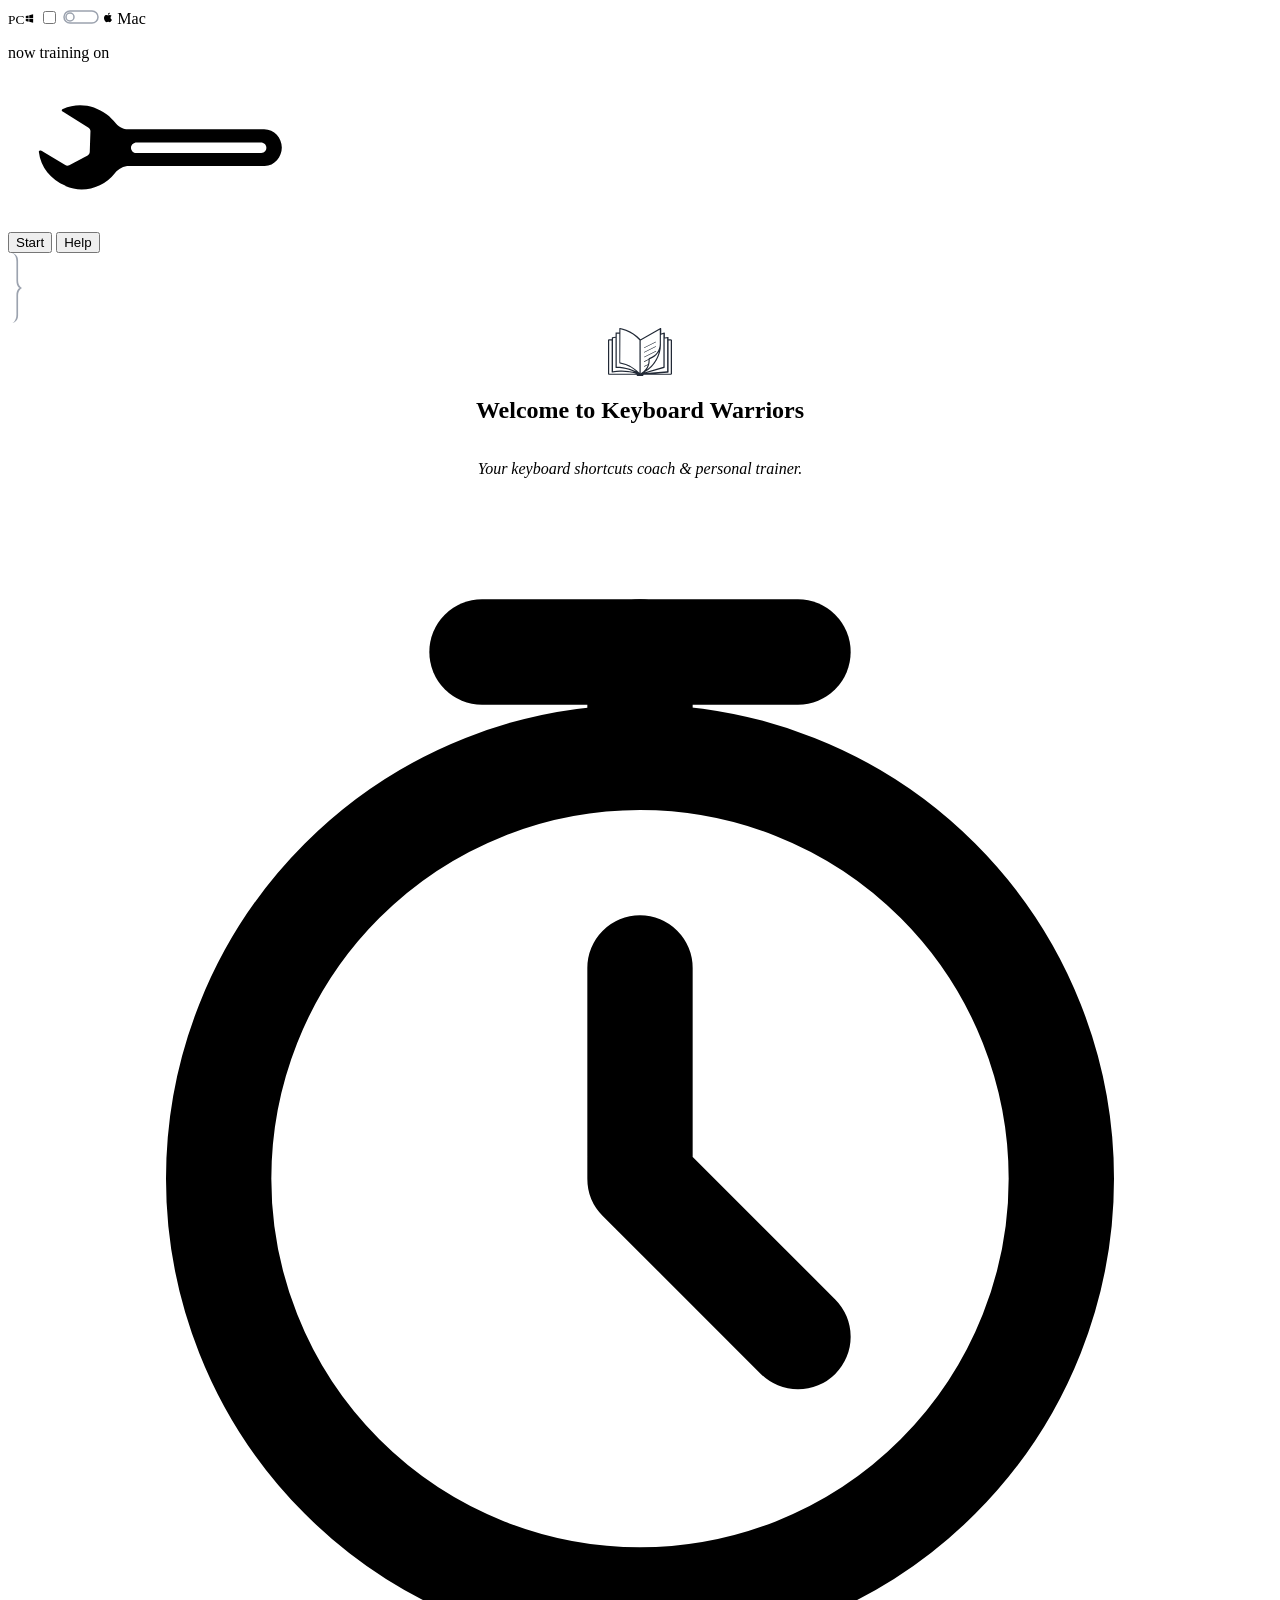
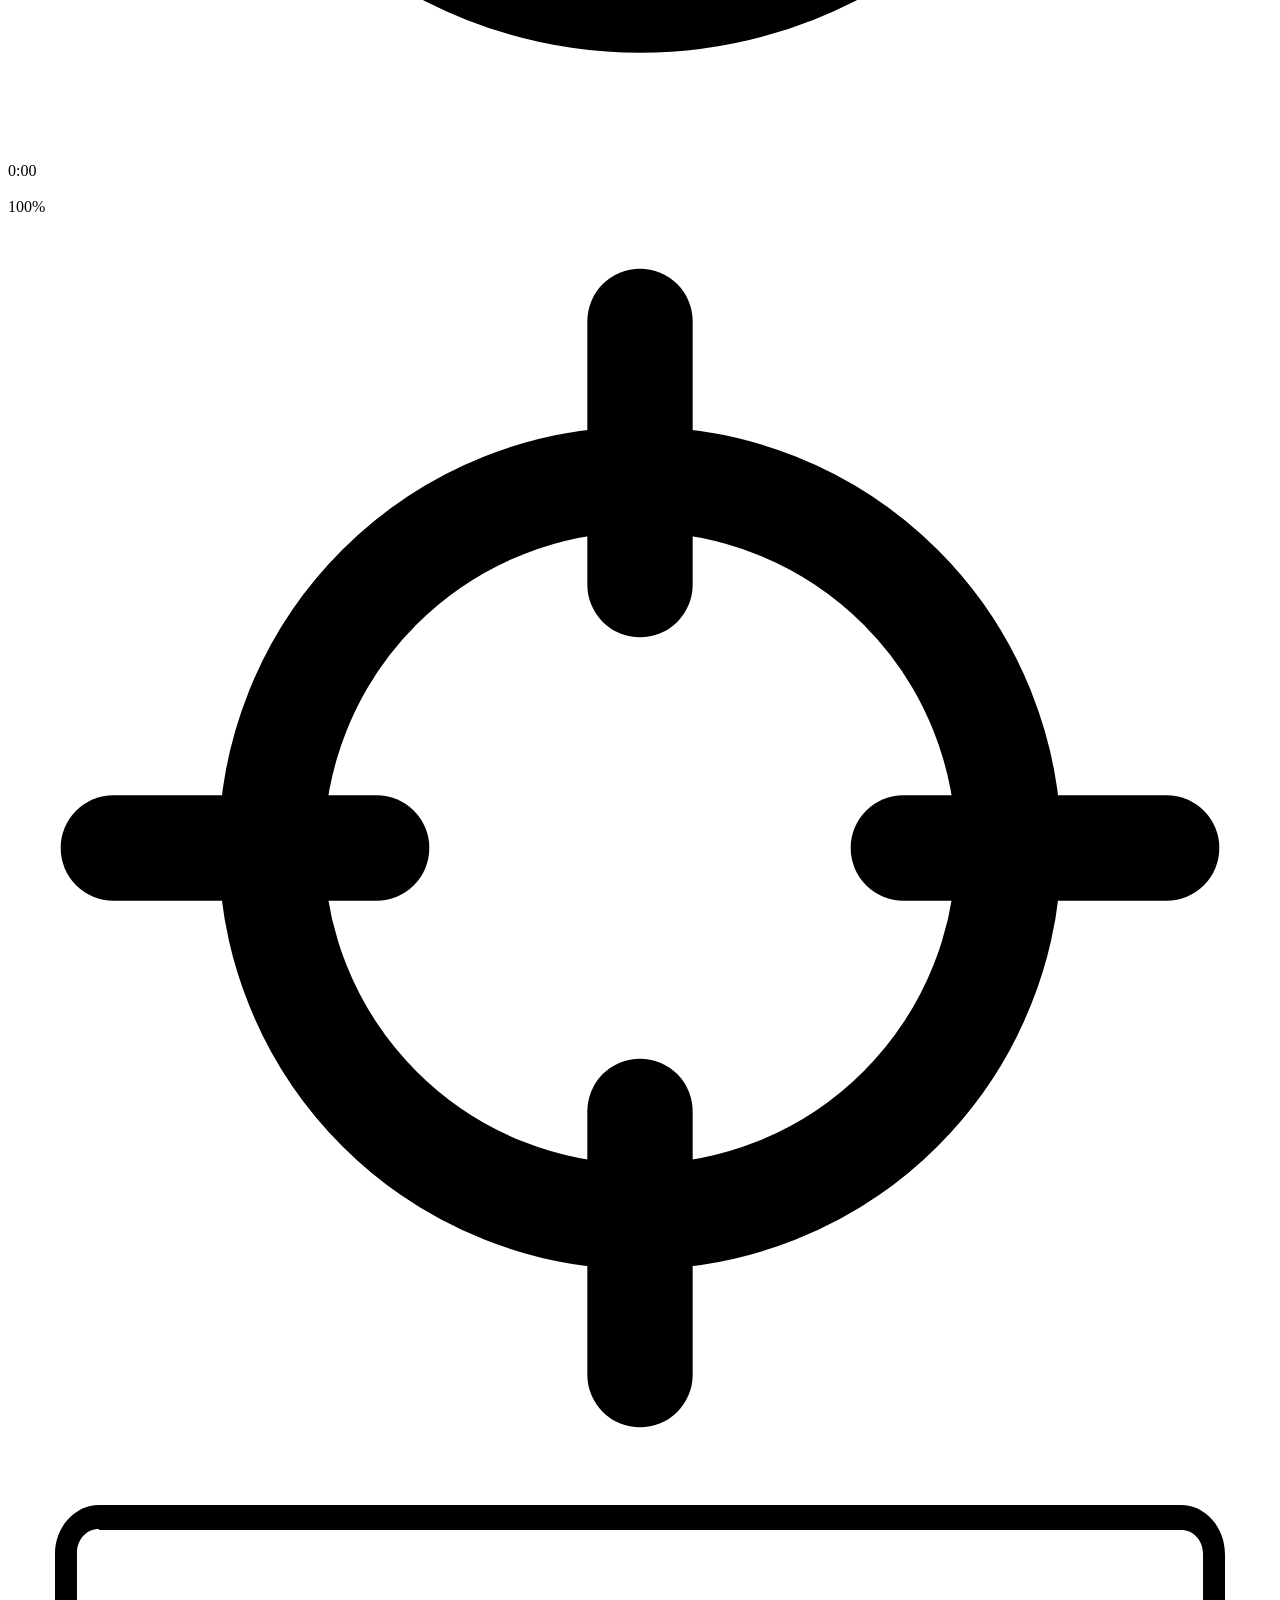
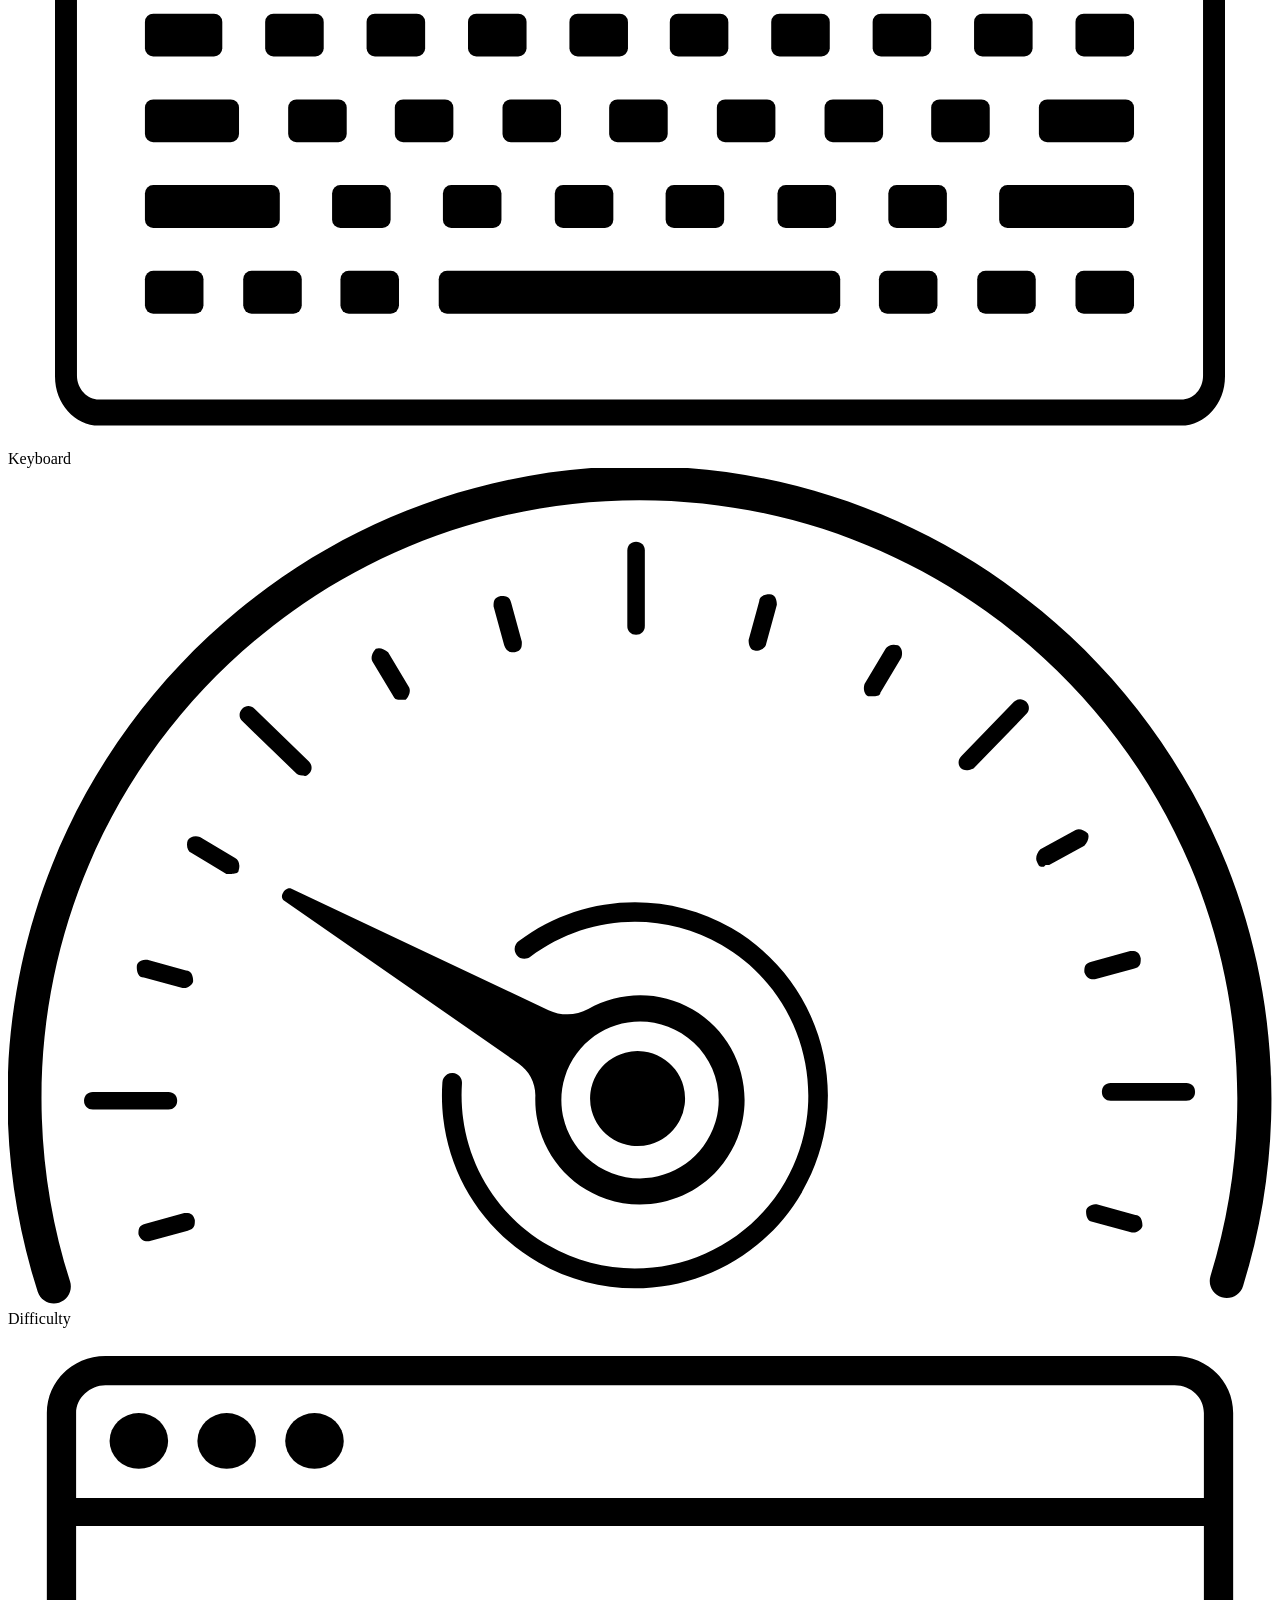
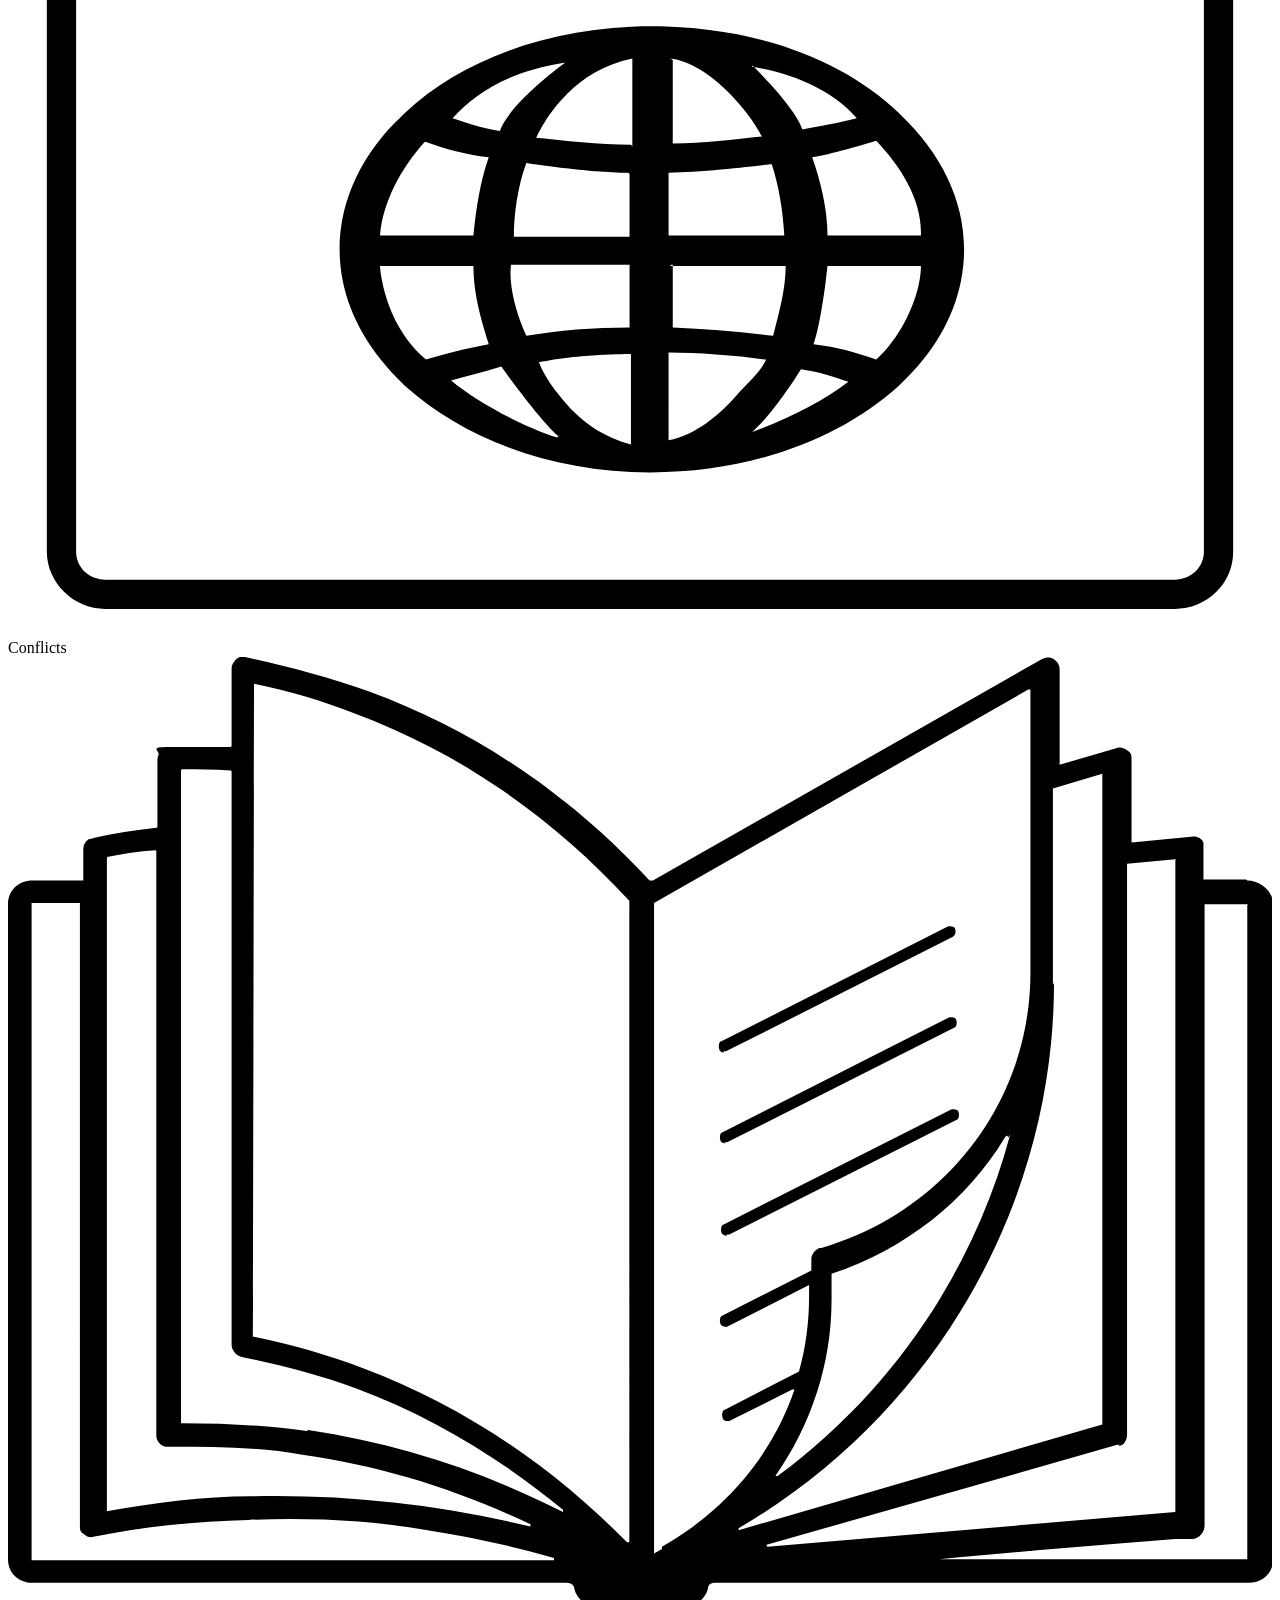
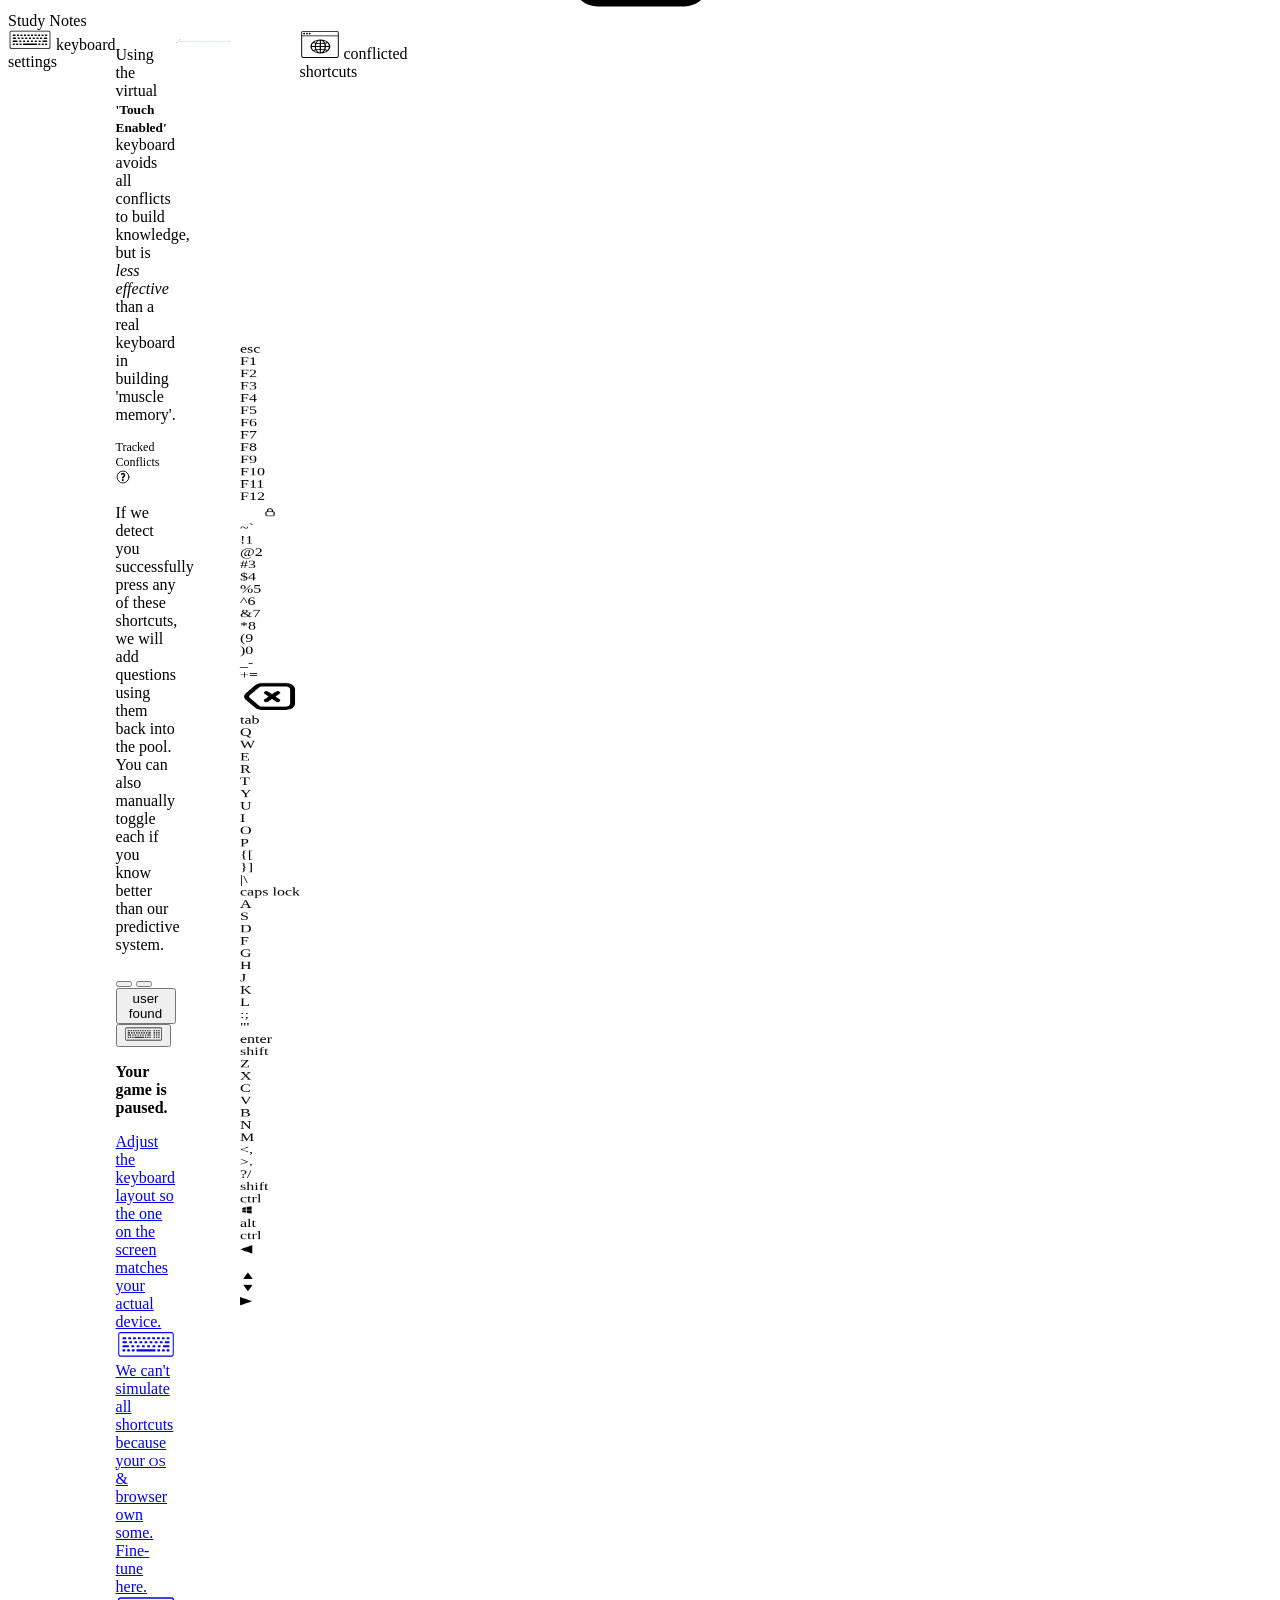
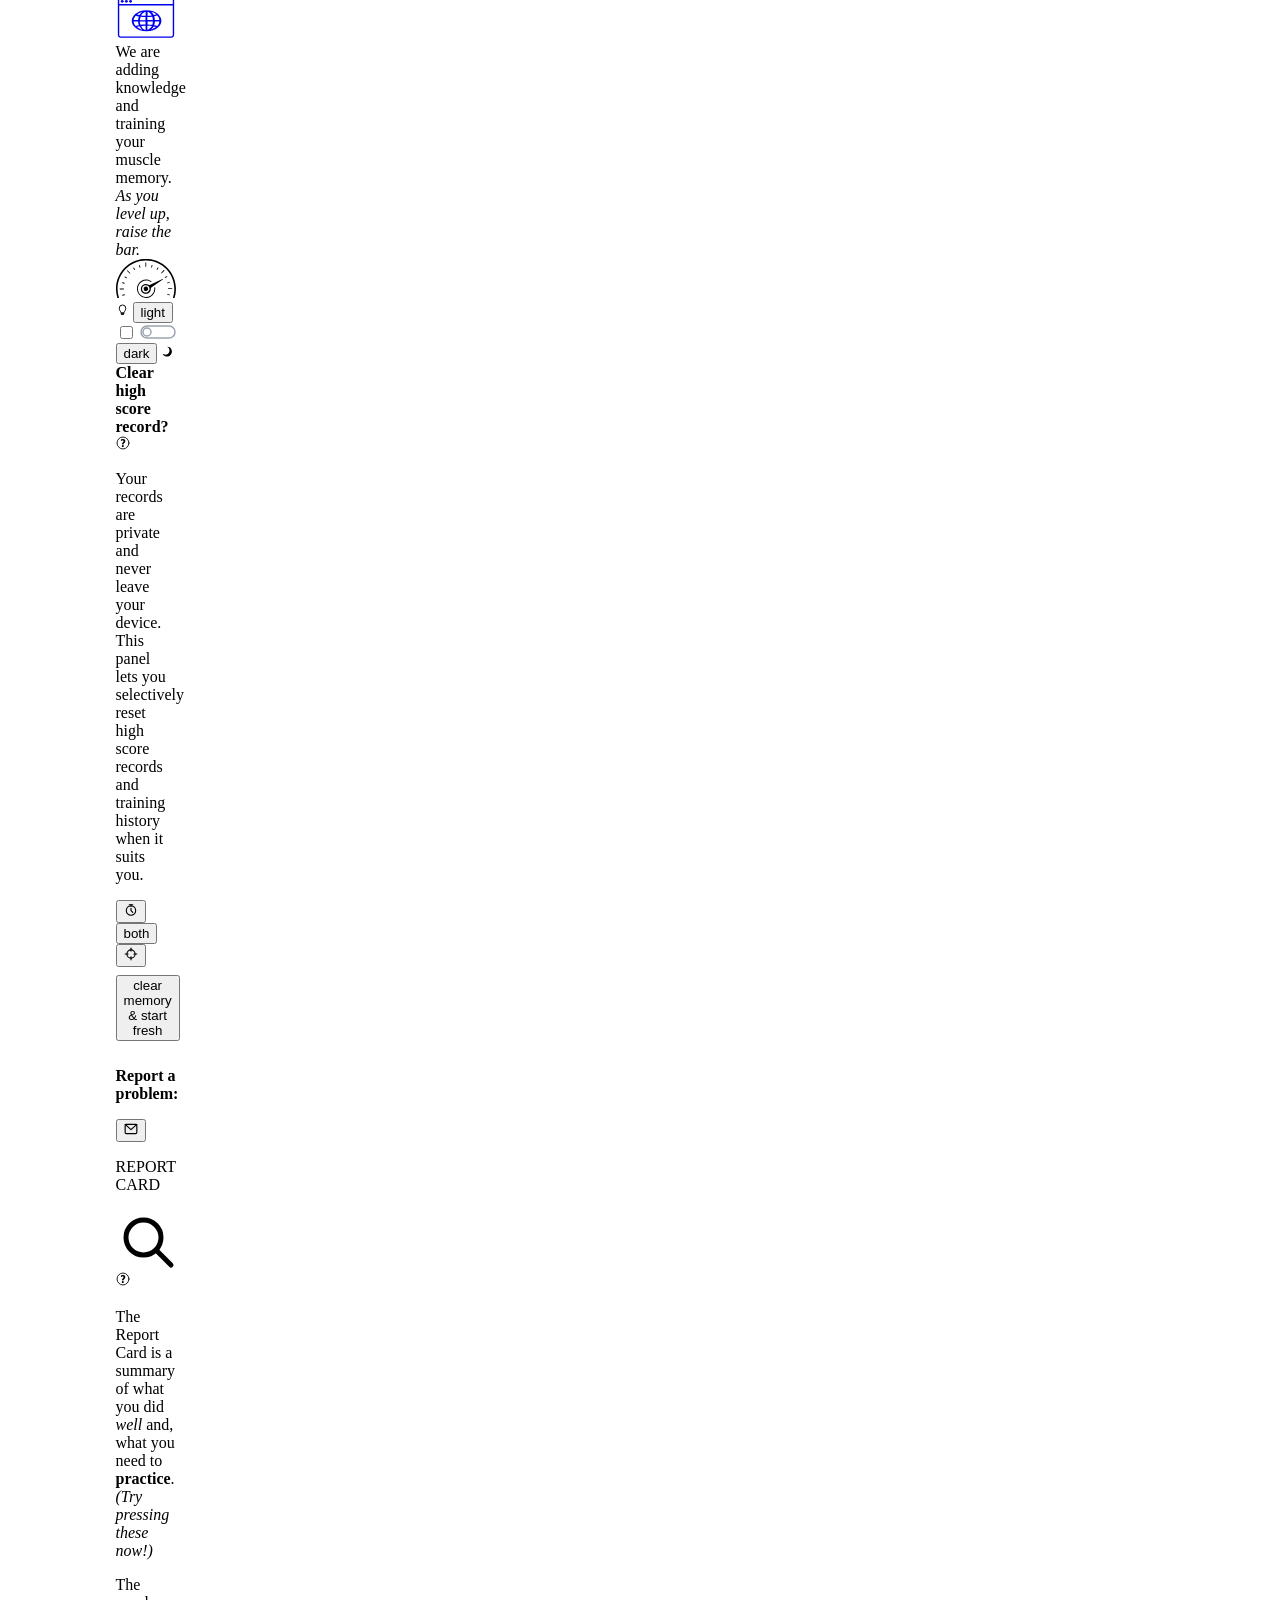
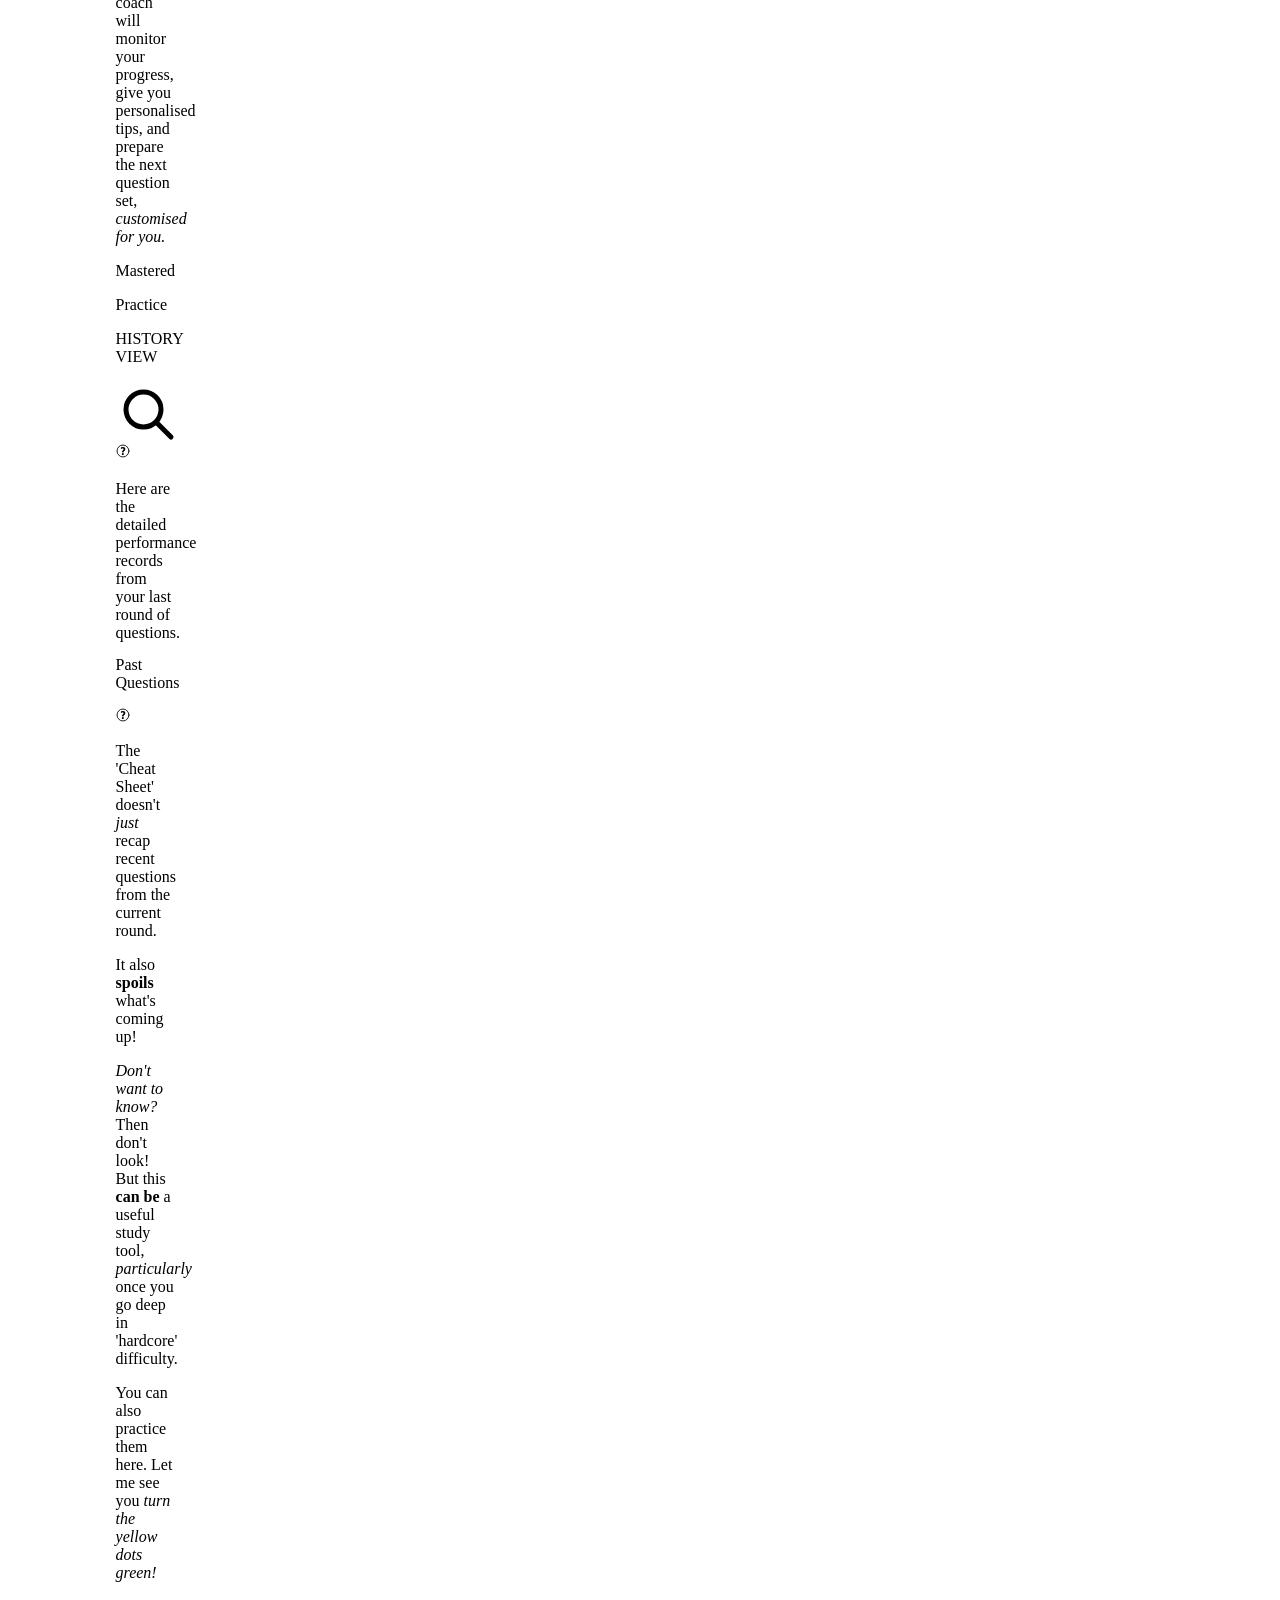
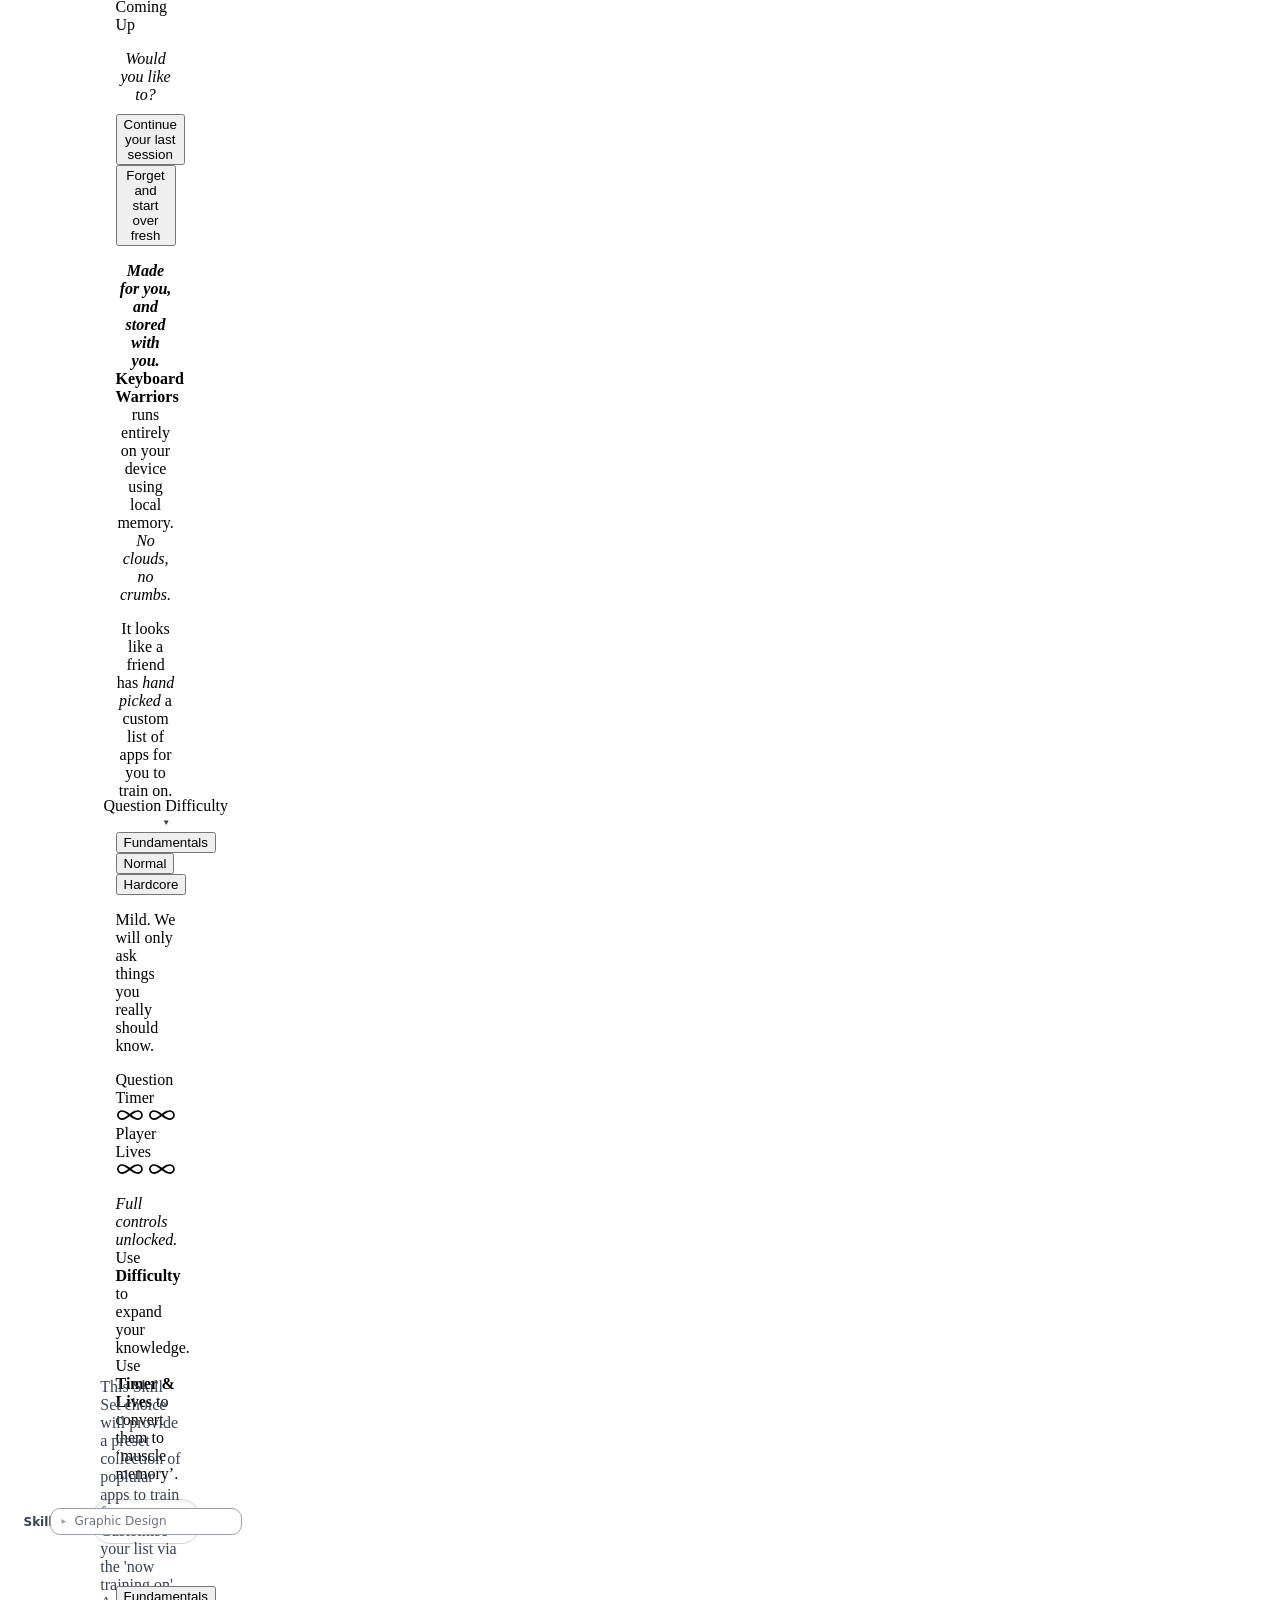
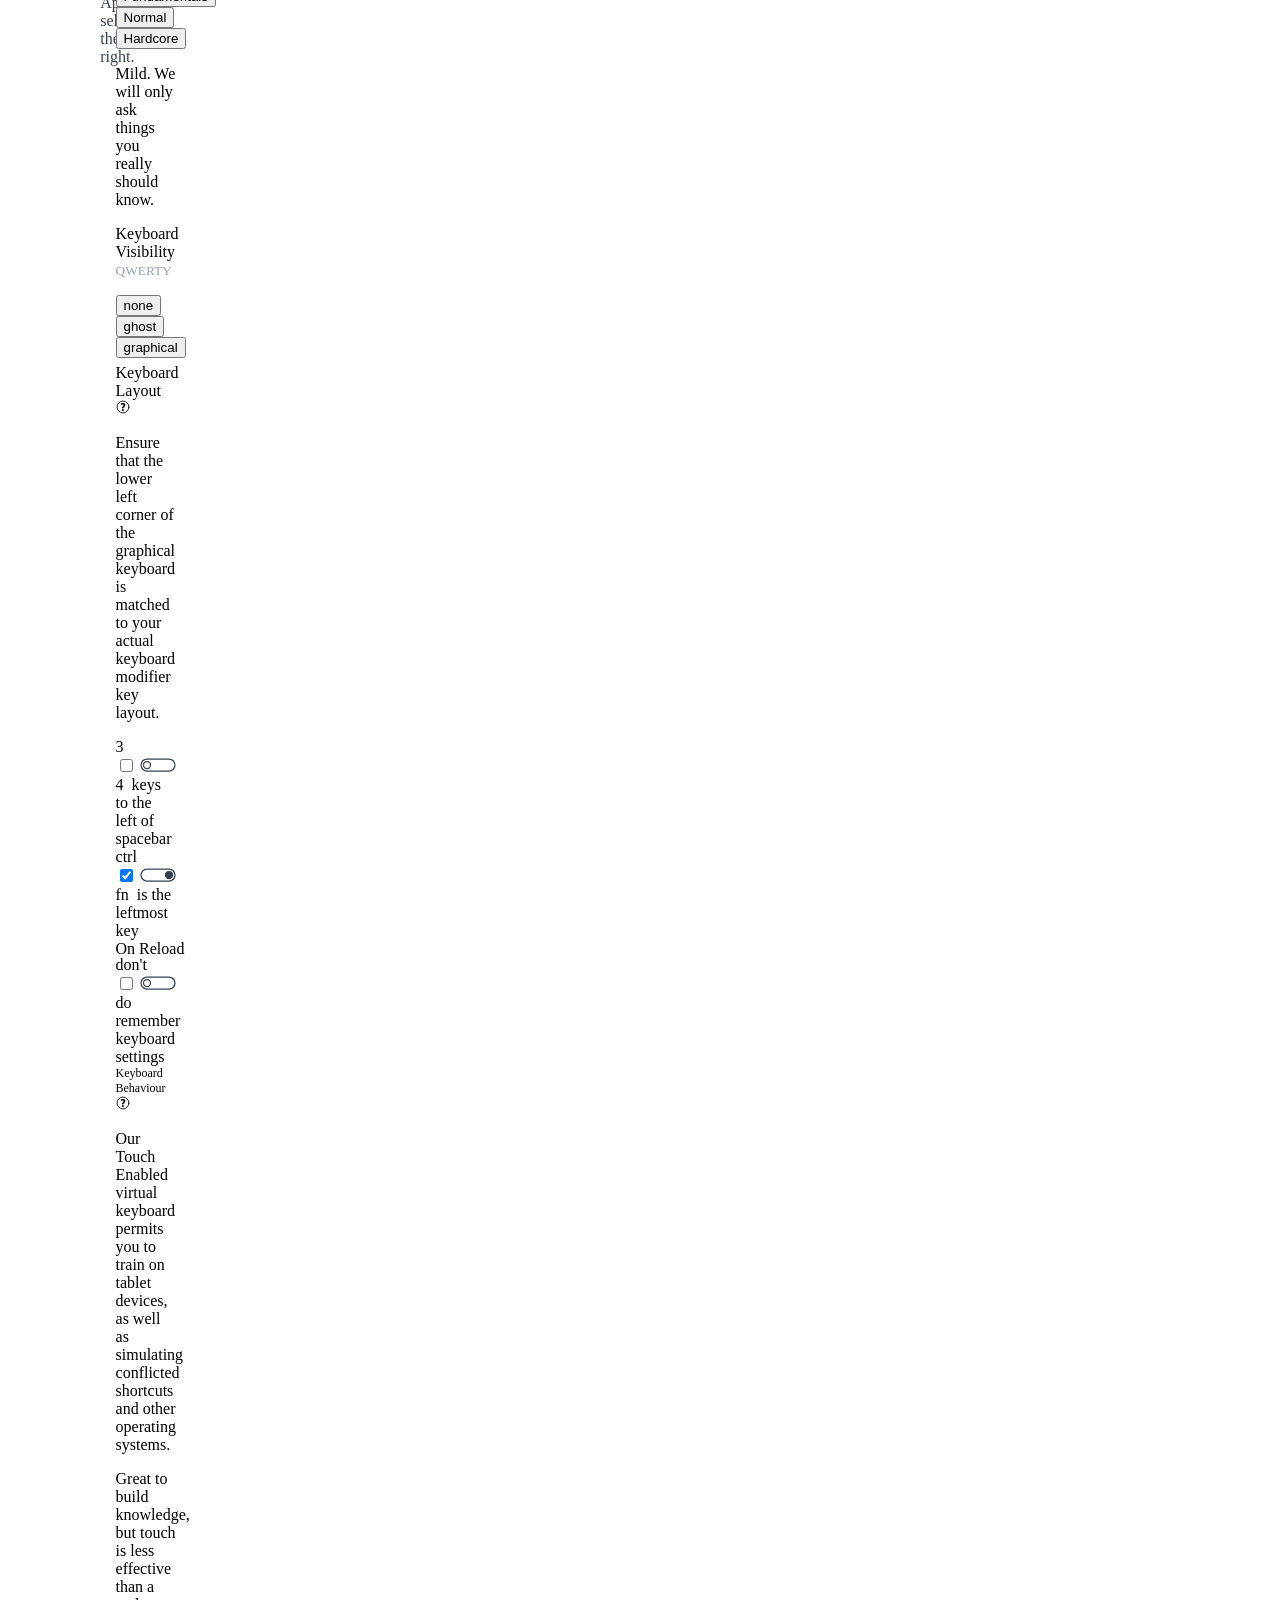
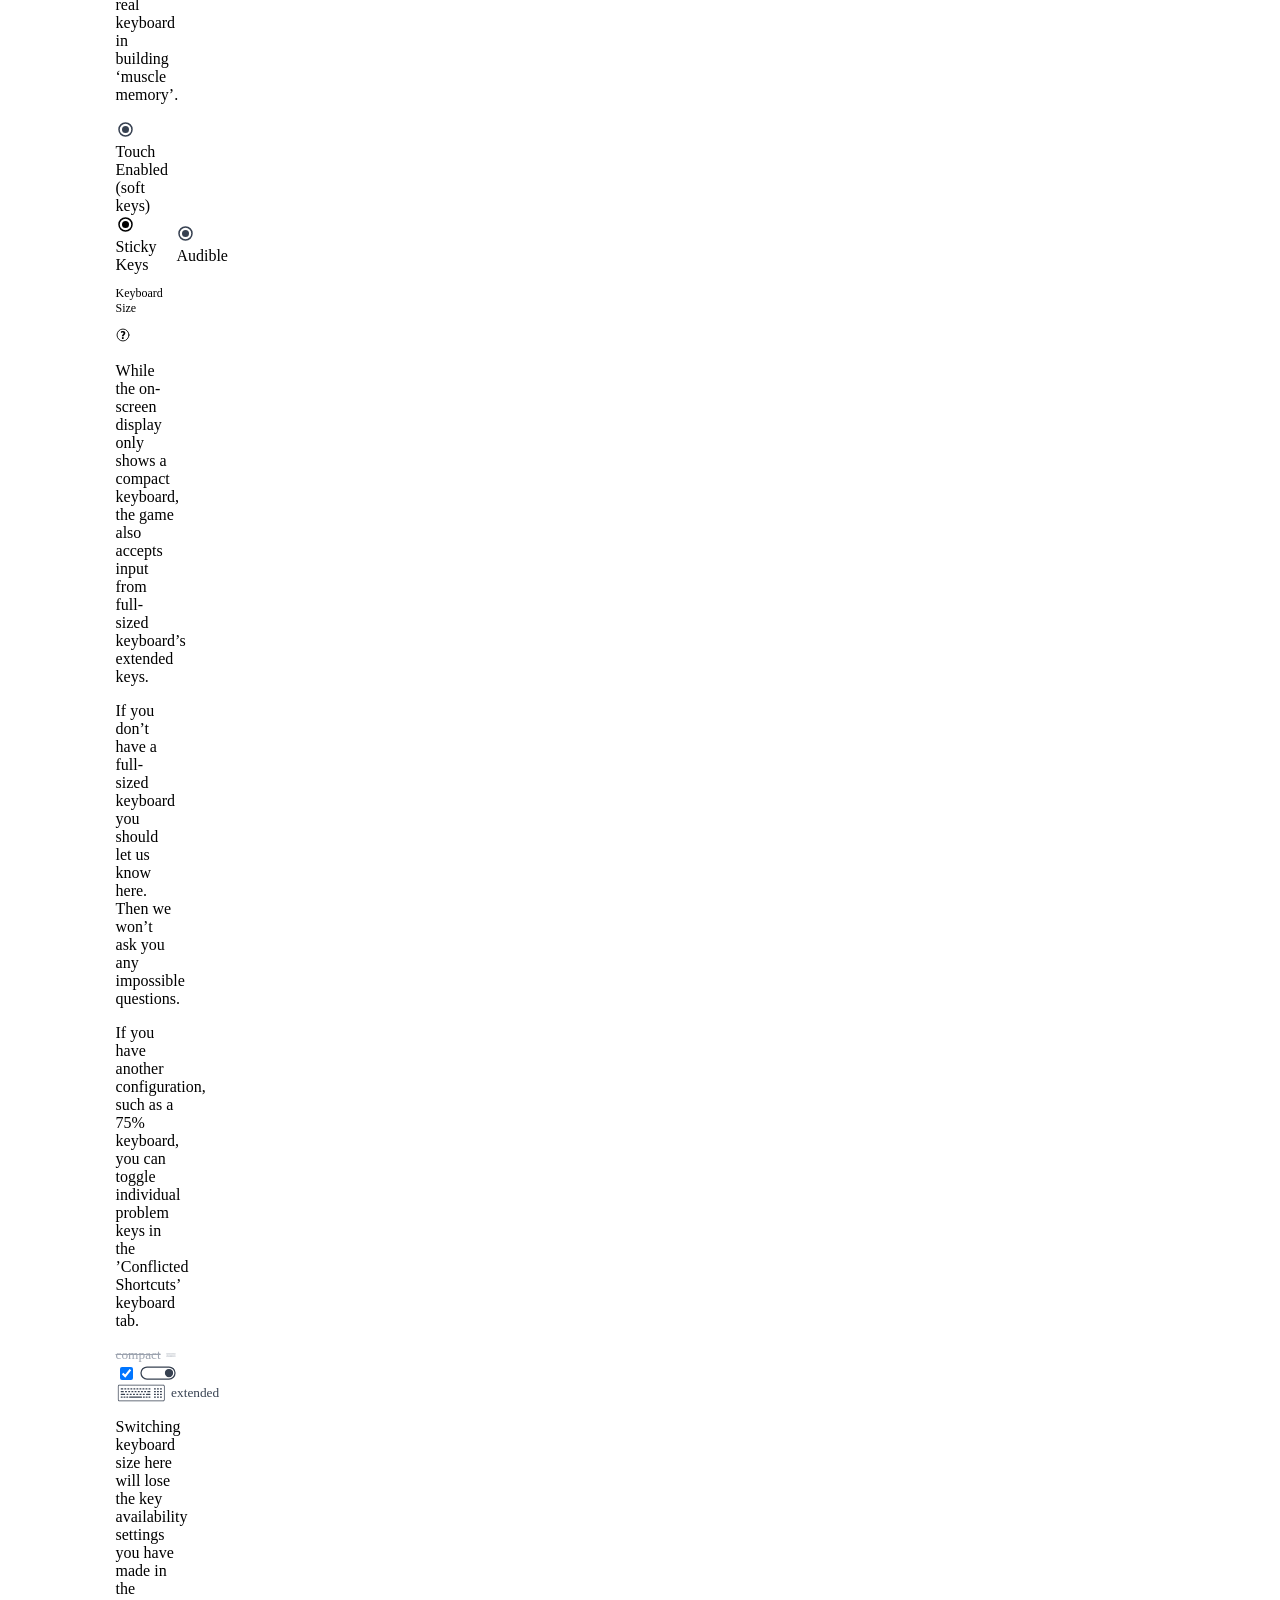
==== commit 47ff9422: "revert accidental overwrite" ====
--- a/index.html
+++ b/index.html
@@ -1,742 +1,17703 @@
-<!doctype html>
-<html lang="en">
+<!-- ═══════════════════════════════════════════════════
+    Keyboard Warriors central HTML file with JS
+     ═══════════════════════════════════════════════════ -->
+<!DOCTYPE html>
+<html>
 <head>
-<meta charset="utf-8">
-<meta name="viewport" content="width=device-width, initial-scale=1, viewport-fit=cover">
-<title>Tab Stack</title>
-<link rel="preconnect" href="https://fonts.googleapis.com">
-<link href="https://fonts.googleapis.com/css2?family=IBM+Plex+Mono:ital,wght@0,400;0,500;0,600;1,400&display=swap" rel="stylesheet">
+<meta charset="UTF-8">
+<meta name="viewport" content="width=device-width,initial-scale=1">
+<title>Keyboard Warriors</title>
+<script>
+  const DefaultTitle = 'Keyboard Warriors';
+  const VersionLabel   = '0041';
+  const TitlePrefix  = document.title !== DefaultTitle ? document.title.trim() + '_' : '';
+  const DBG_DEVICE   = TitlePrefix + VersionLabel;
+</script>
+<link rel="icon" type="image/png" href="/keyboard-warriors/keyboard-warriors-favicon.png">
+<script>
+  (function() {
+    var prefersDark = window.matchMedia && window.matchMedia('(prefers-color-scheme: dark)').matches;
+    if (prefersDark) {
+      document.documentElement.setAttribute('data-theme', 'dark');
+    }
+  })();
+</script>
+<script>
+  (function() {
+    var link = document.createElement('link');
+    link.rel  = 'stylesheet';
+    link.href = document.title.toLowerCase() === 'beta'
+      ? '/keyboard-warriors/styles/beta.css'
+      : '/keyboard-warriors/styles/main.css';
+    window._StyleSheetLink = link;
+    document.head.appendChild(link);
+  })();
+</script>
+
 <style>
-  :root{
-    --page-bg-light:#f4f1ea;
-    --page-bg-dark:#1b211c;
-    --ink-light:#24352b;
-    --ink-dark:#dce8e0;
-    --dur:420ms;
-    --press-dur:90ms;
-    --ease:cubic-bezier(.22,1,.36,1);
-  }
-  *{box-sizing:border-box;}
-  html,body{height:100%;margin:0;}
-  body{
-    background:var(--page-bg);
-    font-family:'Iowan Old Style','Palatino Linotype',Palatino,Georgia,serif;
-    overflow:hidden;
-  }
-  body[data-theme="light"]{ --page-bg:var(--page-bg-light); }
-  body[data-theme="dark"]{ --page-bg:var(--page-bg-dark); }
-  .shell{
-    position:relative;
-    height:100vh;
-    height:100dvh;
-    width:100vw;
-    overflow:hidden;
-  }
-  .stack-title{
-    position:absolute;
-    top:18px;
-    left:24px;
-    margin:0;
-    font-size:.78rem;
-    font-weight:600;
-    letter-spacing:.14em;
-    opacity:.72;
-    z-index:20000;
-    pointer-events:none;
-  }
-  .shell.is-narrow .stack-title{
-    top:calc(14px + env(safe-area-inset-top, 0px));
-    left:0;
-    width:100%;
-    padding:0 16px;
-    text-align:center;
-  }
-  .tab{
-    position:absolute;
-    top:0; left:0;
-    height:var(--row-h);
-    transition:
-      transform var(--tab-dur,var(--dur)) var(--ease) var(--tab-delay,0ms),
-      width var(--tab-dur,var(--dur)) var(--ease) var(--tab-delay,0ms),
-      height var(--tab-dur,var(--dur)) var(--ease) var(--tab-delay,0ms);
-    will-change:transform;
-    -webkit-backface-visibility:hidden;
-    backface-visibility:hidden;
-    pointer-events:none;
-  }
-  .tab svg{
-    display:block;
-    width:100%;
-    height:100%;
-    overflow:visible;
-    pointer-events:none;
-  }
-  .tab path{
-    transition:fill var(--dur) var(--ease), stroke var(--dur) var(--ease);
-    pointer-events:visiblePainted;
-    cursor:pointer;
-  }
-  .tab h2{
-    position:absolute;
-    top:0; left:0; right:0;
-    min-height:var(--flap-h);
-    margin:0;
-    display:flex;
-    align-items:center;
-    justify-content:center;
-    text-align:center;
-    padding:6px 10px;
-    font-family:'IBM Plex Mono', monospace;
-    font-size:.86rem;
-    font-weight:500;
-    letter-spacing:.01em;
-    white-space:normal;
-    line-height:1.2;
-    overflow:visible;
-    pointer-events:none;
-    opacity:.75;
-    transition:color var(--dur) var(--ease);
-  }
-  .frameHost{
-    position:absolute;
-    left:0;
-    overflow-y:auto;
-    overflow-x:hidden;
-    background:transparent;
-    opacity:0;
-    pointer-events:none;
-    transition:opacity 140ms ease;
-    -webkit-overflow-scrolling:touch;
-  }
-  .frameHost.is-visible{
-    opacity:1;
-    pointer-events:auto;
-  }
-  .frameHost::-webkit-scrollbar{ width:9px; }
-  .frameHost::-webkit-scrollbar-thumb{ background:rgba(120,120,120,.35); border-radius:6px; }
-  iframe{
-    width:100%;
-    border:0;
-    display:block;
-    background:transparent;
+  /* These two rules must remain inline: the skeleton animation runs during
+     stylesheet load, and .page-initially-hidden keeps all content invisible
+     until the stylesheet and DOM are both ready. Moving them to beta.css
+     would create a flash of unstyled content on slower connections. */
+  @keyframes SkeletonGrow {
+    from { width: 16px; border-radius: 8px; }
+    to   { width: 100%; border-radius: 16px; }
+  }
+  .page-initially-hidden {
+    visibility: hidden;
+    opacity: 0;
   }
 </style>
-</head>
-<body>
-<div class="shell" id="shell">
-  <h1 class="stack-title" id="stackTitle"></h1>
-  <div id="tabLayer"></div>
+</head><body>
+
+<!-- ══════════════════════════════════════
+     SVG SYMBOL defined once here,
+     referenced via <use href="#SymbolId">
+══════════════════════════════════════ -->
+<svg xmlns="http://www.w3.org/2000/svg" style="display:none;" aria-hidden="true">
+
+  <symbol id="IconKeyboard" viewBox="-2 -2 115.9 53.8">
+    <g fill="currentColor">
+      <rect x="20.1" y="10.4" width="5.6" height="4.1" rx=".8" ry=".8"/>
+      <rect x="8.6" y="10.4" width="7.4" height="4.1" rx=".8" ry=".8"/>
+      <rect x="29.8" y="10.4" width="5.6" height="4.1" rx=".8" ry=".8"/>
+      <rect x="39.5" y="10.4" width="5.6" height="4.1" rx=".8" ry=".8"/>
+      <rect x="49.2" y="10.4" width="5.6" height="4.1" rx=".8" ry=".8"/>
+      <rect x="58.8" y="10.4" width="5.6" height="4.1" rx=".8" ry=".8"/>
+      <rect x="68.5" y="10.4" width="5.6" height="4.1" rx=".8" ry=".8"/>
+      <rect x="78.2" y="10.4" width="5.6" height="4.1" rx=".8" ry=".8"/>
+      <rect x="87.9" y="10.4" width="5.6" height="4.1" rx=".8" ry=".8"/>
+      <rect x="97.6" y="10.4" width="5.6" height="4.1" rx=".8" ry=".8"/>
+      <rect x="22.3" y="18.6" width="5.6" height="4.1" rx=".8" ry=".8"/>
+      <rect x="8.6" y="18.6" width="9" height="4.1" rx=".8" ry=".8"/>
+      <rect x="32.5" y="18.6" width="5.6" height="4.1" rx=".8" ry=".8"/>
+      <rect x="42.8" y="18.6" width="5.6" height="4.1" rx=".8" ry=".8"/>
+      <rect x="53" y="18.6" width="5.6" height="4.1" rx=".8" ry=".8"/>
+      <rect x="63.3" y="18.6" width="5.6" height="4.1" rx=".8" ry=".8"/>
+      <rect x="73.6" y="18.6" width="5.6" height="4.1" rx=".8" ry=".8"/>
+      <rect x="83.8" y="18.6" width="5.6" height="4.1" rx=".8" ry=".8"/>
+      <rect x="94.1" y="18.6" width="9.1" height="4.1" rx=".8" ry=".8"/>
+      <rect x="8.6" y="26.8" width="12.9" height="4.1" rx=".8" ry=".8"/>
+      <rect x="26.5" y="26.8" width="5.6" height="4.1" rx=".8" ry=".8"/>
+      <rect x="37.1" y="26.8" width="5.6" height="4.1" rx=".8" ry=".8"/>
+      <rect x="47.8" y="26.8" width="5.6" height="4.1" rx=".8" ry=".8"/>
+      <rect x="58.4" y="26.8" width="5.6" height="4.1" rx=".8" ry=".8"/>
+      <rect x="69.1" y="26.8" width="5.6" height="4.1" rx=".8" ry=".8"/>
+      <rect x="79.7" y="26.8" width="5.6" height="4.1" rx=".8" ry=".8"/>
+      <rect x="90.3" y="26.8" width="12.9" height="4.1" rx=".8" ry=".8"/>
+      <rect x="8.6" y="35" width="5.6" height="4.1" rx=".8" ry=".8"/>
+      <rect x="18" y="35" width="5.6" height="4.1" rx=".8" ry=".8"/>
+      <rect x="27.3" y="35" width="5.6" height="4.1" rx=".8" ry=".8"/>
+      <rect x="36.7" y="35" width="38.4" height="4.1" rx=".8" ry=".8"/>
+      <rect x="78.8" y="35" width="5.6" height="4.1" rx=".8" ry=".8"/>
+      <rect x="88.2" y="35" width="5.6" height="4.1" rx=".8" ry=".8"/>
+      <rect x="97.6" y="35" width="5.6" height="4.1" rx=".8" ry=".8"/>
+      <path d="M107.7,49.8H4.2c-2.3,0-4.2-2.1-4.2-4.7V4.7C0,2.1,1.9,0,4.2,0h103.5C110,0,111.9,2.1,111.9,4.7v40.4c0,2.6-1.9,4.7-4.2,4.7h0ZM4.2,2.3c-1.2,0-2.1,1-2.1,2.3v40.4c0,1.3,1,2.3,2.1,2.3h103.5c1.2,0,2.1-1,2.1-2.3V4.7c0-1.3-.9-2.3-2.1-2.3H4.2Z"/>
+    </g>
+  </symbol>
+
+  <symbol id="IconExtKeyboard" viewBox="-2 -2 143.9 53.8">
+    <g fill="currentColor">
+      <rect x="19.4" y="10.4" width="5.6" height="4.1" rx=".8" ry=".8"/>
+      <rect x="8.6" y="10.4" width="7.4" height="4.1" rx=".8" ry=".8"/>
+      <rect x="28.5" y="10.4" width="5.6" height="4.1" rx=".8" ry=".8"/>
+      <rect x="37.5" y="10.4" width="5.6" height="4.1" rx=".8" ry=".8"/>
+      <rect x="46.5" y="10.4" width="5.6" height="4.1" rx=".8" ry=".8"/>
+      <rect x="55.5" y="10.4" width="5.6" height="4.1" rx=".8" ry=".8"/>
+      <rect x="64.5" y="10.4" width="5.6" height="4.1" rx=".8" ry=".8"/>
+      <rect x="73.6" y="10.4" width="5.6" height="4.1" rx=".8" ry=".8"/>
+      <rect x="82.6" y="10.4" width="5.6" height="4.1" rx=".8" ry=".8"/>
+      <rect x="91.6" y="10.4" width="5.6" height="4.1" rx=".8" ry=".8"/>
+      <rect x="21.5" y="18.6" width="5.6" height="4.1" rx=".8" ry=".8"/>
+      <rect x="8.6" y="18.6" width="9" height="4.1" rx=".8" ry=".8"/>
+      <rect x="31" y="18.6" width="5.6" height="4.1" rx=".8" ry=".8"/>
+      <rect x="40.5" y="18.6" width="5.6" height="4.1" rx=".8" ry=".8"/>
+      <rect x="50" y="18.6" width="5.6" height="4.1" rx=".8" ry=".8"/>
+      <rect x="59.6" y="18.6" width="5.6" height="4.1" rx=".8" ry=".8"/>
+      <rect x="69.1" y="18.6" width="5.6" height="4.1" rx=".8" ry=".8"/>
+      <rect x="78.6" y="18.6" width="5.6" height="4.1" rx=".8" ry=".8"/>
+      <rect x="88.1" y="18.6" width="9.1" height="4.1" rx=".8" ry=".8"/>
+      <rect x="8.6" y="26.8" width="12.9" height="4.1" rx=".8" ry=".8"/>
+      <rect x="25.9" y="26.8" width="5.6" height="4.1" rx=".8" ry=".8"/>
+      <rect x="35.6" y="26.8" width="5.6" height="4.1" rx=".8" ry=".8"/>
+      <rect x="45.3" y="26.8" width="5.6" height="4.1" rx=".8" ry=".8"/>
+      <rect x="55.1" y="26.8" width="5.6" height="4.1" rx=".8" ry=".8"/>
+      <rect x="64.8" y="26.8" width="5.6" height="4.1" rx=".8" ry=".8"/>
+      <rect x="74.6" y="26.8" width="5.6" height="4.1" rx=".8" ry=".8"/>
+      <rect x="84.3" y="26.8" width="12.9" height="4.1" rx=".8" ry=".8"/>
+      <rect x="8.6" y="35" width="5.6" height="4.1" rx=".8" ry=".8"/>
+      <rect x="17" y="35" width="5.6" height="4.1" rx=".8" ry=".8"/>
+      <rect x="25.3" y="35" width="5.6" height="4.1" rx=".8" ry=".8"/>
+      <rect x="33.7" y="35" width="38.4" height="4.1" rx=".8" ry=".8"/>
+      <rect x="74.8" y="35" width="5.6" height="4.1" rx=".8" ry=".8"/>
+      <rect x="83.2" y="35" width="5.6" height="4.1" rx=".8" ry=".8"/>
+      <rect x="91.6" y="35" width="5.6" height="4.1" rx=".8" ry=".8"/>
+      <rect x="107.9" y="10.4" width="5.6" height="4.1" rx=".8" ry=".8"/>
+      <rect x="116.9" y="10.4" width="5.6" height="4.1" rx=".8" ry=".8"/>
+      <rect x="125.9" y="10.4" width="5.6" height="4.1" rx=".8" ry=".8"/>
+      <rect x="107.9" y="18.6" width="5.6" height="4.1" rx=".8" ry=".8"/>
+      <rect x="116.9" y="18.6" width="5.6" height="4.1" rx=".8" ry=".8"/>
+      <rect x="125.9" y="18.6" width="5.6" height="4.1" rx=".8" ry=".8"/>
+      <rect x="107.9" y="26.8" width="5.6" height="4.1" rx=".8" ry=".8"/>
+      <rect x="116.9" y="26.8" width="5.6" height="4.1" rx=".8" ry=".8"/>
+      <rect x="125.9" y="26.8" width="5.6" height="4.1" rx=".8" ry=".8"/>
+      <rect x="107.9" y="35" width="5.6" height="4.1" rx=".8" ry=".8"/>
+      <rect x="116.9" y="35" width="5.6" height="4.1" rx=".8" ry=".8"/>
+      <rect x="125.9" y="35" width="5.6" height="4.1" rx=".8" ry=".8"/>
+      <path d="M135.7,49.8H4.2c-2.3,0-4.2-2.1-4.2-4.7V4.7C0,2.1,1.9,0,4.2,0h131.4C138,0,139.9,2.1,139.9,4.7v40.4c0,2.6-1.9,4.7-4.2,4.7h0ZM4.2,2.3c-1.2,0-2.1,1-2.1,2.3v40.4c0,1.3,1,2.3,2.1,2.3h131.4c1.2,0,2.1-1,2.1-2.3V4.7c0-1.3-.9-2.3-2.1-2.3H4.2Z"/>
+    </g>
+  </symbol>
+
+<symbol id="IconConflicts" viewBox="-2 -2 89.1 65.1">
+    <path fill="currentColor" d="M0,4.1v53c0,2.2,1.9,4.1,4.2,4.1h76.7c2.3,0,4.2-1.8,4.2-4.1V4.1C85.1,1.8,83.2,0,80.9,0H4.2C1.9,0,0,1.8,0,4.1ZM2.1,12.2h80.9v44.9c0,1.1-.9,2-2.1,2H4.2c-1.2,0-2.1-.9-2.1-2V12.2ZM2.1,4.1c0-1.1,1-2,2.1-2h76.7c1.2,0,2.1.9,2.1,2v6.1H2.1v-6.1Z"/>
+    <path fill="currentColor" fill-rule="evenodd" d="M43.3,19.4c-7.1,0-13.6,2.4-17.6,6.2h0l-.2.2c-2.8,2.6-4.5,6-4.5,9.6s1.7,6.9,4.5,9.6l.2.2c4.1,3.7,10.4,6.2,17.6,6.2s13.6-2.4,17.8-6.2h0l.2-.2h0c2.8-2.6,4.5-6,4.5-9.6s-1.7-6.9-4.5-9.6c0,0-.1-.1-.2-.2-4.1-3.9-10.4-6.2-17.8-6.2h0ZM41.9,27.9c-2.3,0-4.8-.3-6.8-.5.8-1.7,2.9-4.9,6.9-5.7v6.3ZM44.7,21.7c2.9.3,5.9,4.1,6.6,5.6-2,.2-4.2.5-6.4.5v-6ZM50.6,22.3c3,.5,5.8,1.7,7.5,3.7-1.1.3-2.8.6-3.9.8-.5-1.6-3.6-4.6-3.6-4.6ZM32.5,26.9c-1.4-.2-2.5-.6-3.4-.9,1.7-1.9,4.2-3.4,8.1-4,0,0-4,2.9-4.7,4.9ZM27.2,27.7c1.4.5,2.8.9,4.5,1.1-.6,1.7-.9,3.6-1.1,5.6h-6.7c.2-2.4,1.5-4.8,3.2-6.7h.1ZM59.5,27.6c1.8,1.9,3.3,4.3,3.2,6.8h-6.7c0-1.9-.5-3.9-1.1-5.6,1.7-.3,4.6-1.2,4.6-1.2ZM41.8,30v4.5h-8.3c0-1.7.3-3.7.9-5.3,0,0,4.5.7,7.3.7ZM52,29.3c.5,1.5.8,3.3.9,5.1h-8.3v-4.5c2.6,0,7.3-.6,7.3-.6ZM23.9,36.6h6.7c0,1.9.5,3.7,1.1,5.6-1.7.3-3.2.7-4.5,1.1-3.1-2.6-3.3-6.7-3.3-6.7ZM33.4,36.5s8.4,0,8.4,0v4.5c-2.6,0-5.1.2-7.4.6-.7-1.5-1.3-3.6-1.1-5.1ZM44.7,36.6h8.3c0,1.7-.5,3.4-.9,5-2.3-.3-4.8-.5-7.2-.6v-4.5h-.1ZM56,36.6h6.7c0,2-1.3,5-3.2,6.7-1.4-.5-2.8-.9-4.5-1.1.6-1.7,1-5.6,1-5.6ZM41.9,42.9v6.5c-1.9-.5-3.7-1.6-5.2-3.6-.5-.6-1.1-1.5-1.4-2.3,2.8-.6,6.6-.6,6.6-.6ZM51.6,43.3c-.3.7-1.2,1.6-1.8,2.2-1.6,1.9-3.3,3.2-5.2,3.6,0,0,0-6.3,0-6.3,2,0,4.9.2,6.9.5ZM36.6,48.9c-2.5-.8-5.8-2.6-7.6-4.1,1.1-.3,2.3-.6,3.6-1,0,0,2.7,3.8,4.1,5ZM54.1,44c1.4.2,2.5.6,3.4.9-1.8,1.4-4.4,2.7-6.9,3.6,1.6-1.4,3.5-4.5,3.5-4.5Z"/>
+    <ellipse fill="currentColor" cx="12.9" cy="6.1" rx="2.1" ry="2"/>
+    <ellipse fill="currentColor" cx="6.6" cy="6.1" rx="2.1" ry="2"/>
+    <ellipse fill="currentColor" cx="19.2" cy="6.1" rx="2.1" ry="2"/>
+  </symbol>
+
+  <symbol id="IconDifficultyDial" viewBox="0 0 96.6 64">
+    <g fill="currentColor">
+      <path d="M48,12.75c-.4,0-.67-.27-.67-.67v-5.78c0-.4.27-.67.67-.67s.67.27.67.67v5.78c0,.4-.27.67-.67.67Z"/>
+      <path d="M22.6,23.5c-.13,0-.4,0-.54-.13l-4.16-4.03c-.27-.27-.27-.67,0-.94s.67-.27.94,0l4.16,4.03c.27.27.27.67,0,.94s-.27.13-.54.13h.13Z"/>
+      <path d="M12.26,49.03h-5.78c-.4,0-.67-.27-.67-.67s.27-.67.67-.67h5.78c.4,0,.67.27.67.67s-.27.67-.67.67Z"/>
+      <path d="M90.05,48.35h-5.78c-.4,0-.67-.27-.67-.67s.27-.67.67-.67h5.78c.4,0,.67.27.67.67s-.27.67-.67.67Z"/>
+      <path d="M73.39,23.1c-.13,0-.4,0-.54-.13-.27-.27-.27-.67,0-.94l4.03-4.16c.27-.27.67-.27.94,0s.27.67,0,.94l-4.03,4.16s-.27.13-.54.13h.13Z"/>
+      <path d="M38.59,14.09c-.27,0-.54-.13-.67-.54l-.81-2.96c0-.4,0-.67.54-.81.4,0,.67,0,.81.54l.81,2.96c0,.4,0,.67-.54.81h-.13Z"/>
+      <path d="M29.99,17.72c-.27,0-.4,0-.54-.27l-1.61-2.69c-.13-.27,0-.67.27-.94.27-.13.67,0,.94.27l1.61,2.69c.13.27,0,.67-.27.94h-.4Z"/>
+      <path d="M16.96,31.02h-.27l-2.69-1.61c-.27-.13-.4-.54-.27-.94.13-.27.54-.4.94-.27l2.69,1.61c.27.13.4.54.27.94,0,.27-.4.27-.54.27h-.13Z"/>
+      <path d="M13.47,39.75h-.13l-2.96-.81c-.4,0-.54-.4-.54-.81s.4-.54.81-.54l2.96.81c.4,0,.54.4.54.81,0,.27-.4.54-.67.54Z"/>
+      <path d="M10.64,59.1c-.27,0-.54-.13-.67-.54,0-.4,0-.67.54-.81l2.96-.81c.4,0,.67,0,.81.54,0,.4,0,.67-.54.81l-2.96.81h-.13Z"/>
+      <path d="M86.02,58.43h-.13l-2.96-.81c-.4,0-.54-.4-.54-.81s.54-.54.81-.54l2.96.81c.4,0,.54.4.54.81,0,.27-.4.54-.67.54Z"/>
+      <path d="M82.93,39.08c-.27,0-.54-.13-.67-.54,0-.4,0-.67.54-.81l2.96-.81c.4,0,.67,0,.81.54,0,.4,0,.67-.54.81l-2.96.81h-.13Z"/>
+      <path d="M79.17,30.48c-.27,0-.4,0-.54-.4-.13-.27,0-.67.27-.94l2.69-1.48c.27-.13.67,0,.94.27.13.27,0,.67-.27.94l-2.69,1.48h-.27l-.13.13Z"/>
+      <path d="M66,17.45h-.27c-.27-.13-.4-.54-.27-.94l1.61-2.69c.13-.27.54-.4.94-.27.27.13.4.54.27.94l-1.61,2.69c0,.27-.4.27-.54.27h-.13Z"/>
+      <path d="M57.27,13.96h-.13c-.4,0-.54-.4-.54-.81l.81-2.96c0-.4.4-.54.81-.54s.54.4.54.81l-.81,2.96c0,.27-.4.54-.67.54Z"/>
+      <path d="M3.51,63.86c-.55,0-1.06-.35-1.24-.9C.74,58.19-.04,53.21-.04,48.16-.04,21.53,21.63-.14,48.26-.14s48.3,21.67,48.3,48.3c0,4.9-.73,9.73-2.17,14.36-.21.69-.94,1.07-1.63.86-.69-.21-1.07-.94-.86-1.63,1.36-4.38,2.05-8.96,2.05-13.59,0-25.2-20.5-45.7-45.7-45.7S2.56,22.96,2.56,48.16c0,4.78.74,9.49,2.18,14,.22.68-.16,1.42-.84,1.63-.13.04-.27.06-.4.06Z"/>
+    </g>
+  </symbol>
+
+  <symbol id="IconDifficultyNeedle" viewBox="0 0 96.6 64">
+    <g fill="currentColor">
+      <circle cx="48.08" cy="48.07" r="3.63"/>
+      <path d="M48.19,62.53c-8.13,0-14.75-6.62-14.75-14.75,0-5.67,3.16-10.75,8.26-13.25.1-.05.21-.08.33-.08.29,0,.55.16.68.42.09.18.1.38.04.57s-.2.34-.38.43c-4.57,2.25-7.42,6.81-7.42,11.9,0,7.31,5.94,13.25,13.25,13.25s13.25-5.94,13.25-13.25c0-5.34-3.18-10.13-8.09-12.21-.38-.16-.56-.6-.4-.98.12-.28.39-.46.69-.46.1,0,.2.02.29.06,5.47,2.32,9.01,7.65,9.01,13.59,0,8.13-6.62,14.75-14.75,14.75Z"/>
+      <path d="M52.12,41.38c-.92-.54-1.5-1.52-1.59-2.58l-1.8-21.74s-.13-.32-.57-.32-.48.32-.48.32l-1.83,21.79c-.08,1-.66,1.91-1.55,2.38-2.93,1.58-4.77,4.93-4.06,8.61.6,3.13,3.11,5.66,6.24,6.28,5.11,1,9.61-2.91,9.61-7.84,0-2.94-1.6-5.51-3.96-6.9ZM49.46,54.13c-4.37.98-8.2-2.85-7.22-7.22.49-2.2,2.27-3.98,4.47-4.47,4.37-.98,8.2,2.85,7.22,7.22-.49,2.2-2.27,3.98-4.47,4.47Z"/>
+    </g>
+  </symbol>
+  
+  <symbol id="IconStudyNotes" viewBox="0 0 112.5 84.6">
+    <path fill="currentColor" d="M110.2,19.8h-3.8c0,0,0,0,0-.1v-2.6c0-.2,0-.4,0-.6h0c-.2-.4-.6-.6-1.1-.5l-5.3.5c0,0,0,0,0-.1v-7.3c0-.3,0-.6-.4-.8-.3-.2-.6-.3-.9-.2l-5.1,1.5c0,0,0,0,0-.1V1.1c0-.4-.2-.7-.5-.9s-.7-.2-1.1,0l-34.6,19.7h-.3c-7-7.6-15.4-13.3-24.9-16.8C28.3,1.7,24.8.8,21.1,0c-.3-.1-.6,0-.8.2-.2.2-.4.5-.4.8v6.9c0,0,0,.1-.1.1-1.8,0-3.7,0-5.5,0s-.8.3-.9.7c0,.1-.1.2-.1.4v6c0,0,0,.1-.1.1-1.9.2-3.8.5-5.6.9,0,0-.2.1-.4.1-.3.2-.5.5-.5.9v2.7c0,0,0,.1,0,.1H2.2c-1.3,0-2.2.9-2.2,2.1v58.3c0,1.2.9,2.1,2.2,2.1h47.5c.6,0,.7.4.7.5.2.9,1,1.6,2.1,1.6h7.7c1,0,1.9-.7,2.1-1.6,0,0,0-.5.6-.5h47.5c1.3,0,2.2-.9,2.2-2.1V22c0-1.2-1.2-2.1-2.3-2.1h0ZM21.9,2.4c0,0,.1,0,.1,0,3,.6,6,1.5,8.8,2.6,9.2,3.4,17.5,9.1,24.5,16.7v57.1c0,0,0,0-.2,0-6.8-6.9-14.7-12.2-23.5-15.5-3.1-1.2-6.4-2.1-9.7-2.8h-.1c0,0,.1-58.1.1-58.1ZM8.8,17.8c1.5-.3,2.8-.5,4.3-.6,0,0,.1,0,.1.1v52c0,.3.1.5.3.7s.4.3.7.3c4.3,0,8.2,0,12,.7,7,1,13.6,3,20.3,6.2,0,0,0,.2,0,.2-8.2-2-16.6-2.9-24.9-2.7h0c-4.2,0-8.5.6-12.7,1.3,0,0-.1,0-.1,0V17.9s0-.1.1-.1h0ZM2.1,80.3V22c0,0,0-.1,0-.1h4.3c0,0,0,0,0,.1v55.3c0,.3,0,.6.4.8.2.2.5.3.8.2,4.5-.9,9.1-1.4,13.8-1.5,5.4-.2,10.6,0,15.8.9,3.8.6,7.7,1.4,11.4,2.5,0,0,0,.2,0,.2H2.1ZM26.6,68.9c-3.6-.5-7.2-.7-11.1-.7s-.1,0-.1,0V10.1c0,0,0-.1.1-.1,1.5,0,2.8,0,4.3.1,0,0,.1,0,.1.1v51c0,.5.4,1,.9,1.1,3.5.7,6.9,1.6,10.2,2.8,6.7,2.5,12.8,6.2,18.4,10.8,0,0,0,.2,0,.2-7.5-3.8-14.8-6.1-22.7-7.3h0ZM58.2,79.4l-.7.4V22s0-.1,0-.1L90.8,2.9c0,0,.2,0,.2,0v25.2h0c0,11.3-7.4,21.2-18.6,24.5h-.2c-.4.2-.7.6-.7,1v1l-7.9,4c-.2,0-.3.4-.2.7,0,.2.3.3.4.3s.2,0,.2,0l7.3-3.7v1c0,2.3-.3,4.6-.9,6.7,0,0,0,0,0,0l-6.6,3.4c-.2,0-.3.4-.2.7,0,.2.3.3.4.3s.2,0,.2,0l5.6-2.8c0,0,.2,0,.2,0-2,5.9-6.2,10.8-11.8,14h0ZM89.2,42.5c-3.2,12-10.4,22.8-20.7,30.4,0,0-.2,0-.2,0,3.2-4.6,5-10,5-15.7v-2.3s0,0,0,0c6.6-2.2,12.1-6.6,15.4-12.1.2-.3.3-.2.3,0h0ZM93,29.2V11.8s0-.1,0-.1l4.4-1.3h0v7.2h0v50.7s0,0,0,0l-32.3,9.4c0,0-.2,0,0-.2,17.4-10.2,28-28.8,28-48.5h0ZM98.9,70.2c.4,0,.7-.5.7-1V18.5c0,0,0-.1,0-.1l4.3-.4c0,0,.1,0,0,.1v58c0,0,0,0,0,0l-36.3,3.1c0,0-.2-.2,0-.2l31.2-8.9h0ZM110.3,80.3c0,0,0,0,0,0h-29c.5,0,1.1,0,1.6,0,2.9-.3,5.8-.5,8.7-.8l7.3-.6,5-.4h1.5c.6,0,1.1-.6,1.1-1.2V22.1c0,0,0-.1,0-.1h3.8c0,0,.1,0,0,.1v58.2h0Z"/>
+    <path fill="currentColor" d="M64,51.4c0,0,.2,0,.2,0l20.2-10.2c.2,0,.3-.4.2-.7,0-.2-.4-.3-.7-.2l-20.2,10.2c-.2,0-.3.4-.2.7,0,.2.3.3.5.3h0Z"/>
+    <path fill="currentColor" d="M63.8,43.2c0,0,.2,0,.2,0l20.2-10.2c.2,0,.3-.4.2-.7,0-.2-.4-.3-.7-.2l-20.1,10.2c-.2,0-.3.4-.2.7,0,.2.3.3.4.3h0Z"/>
+    <path fill="currentColor" d="M63.7,35.1c0,0,.2,0,.2,0l20.2-10.2c.2-.1.3-.4.2-.7,0-.2-.4-.3-.7-.2l-20.1,10.2c-.2,0-.3.4-.2.7,0,.2.2.3.4.3h0Z"/>
+  </symbol>
+
+  <symbol id="ShapeBracket" viewBox="0 0 15 84">
+    <path d="M3,0 C3,0 10,1 10,9 L10,33 C10,40 15,42 15,42 C15,42 10,44 10,51 L10,75 C10,83 3,84 3,84 L3,84 C3,84 8,82 8,74 L8,51 C8,43 12,42 12,42 C12,42 8,41 8,33 L8,10 C8,2 3,0 3,0 Z"/>
+  </symbol>
+ 
+  <symbol id="IconWrench" viewBox="0 0 243.14 80.27">
+    <path fill="currentColor" d="M207.63,20.93h-110.19c-3.31.18-7.38-1.95-9.76-4.56-2.6-2.82-4.77-5.42-7.81-7.59C69.68.97,56.23-.98,44.51,4.44c-2.09.96-.2,2.09-.2,2.09l20.99,13.06c.98.61,1.55,1.69,1.52,2.84l-.57,16.9c-.04,1.15-.69,2.19-1.7,2.73l-14.92,7.96c-1.02.54-2.24.5-3.22-.11l-17.59-10.56c-3.93-2.88-3.84-.21-3.84-.21,1.52,12.58,9.54,22.56,21.69,27.55l-.22.22c14.32,6.29,30.58,1.52,40.13-10.41,3.04-3.69,6.94-5.86,11.71-5.86h109.76c8.03,0,13.88-7.38,13.88-14.97s-6.07-14.75-14.32-14.75h.02ZM205.25,40.23h-101.49c-2.6,0-4.12-2.6-4.12-4.56.22-2.17,1.95-4.12,4.77-4.12h100.41c2.82,0,4.56,1.95,4.56,4.12.22,2.17-1.08,4.12-4.12,4.56h-.01Z"/>
+  </symbol>
+   
+  <symbol id="IconMagnifier" viewBox="0 0 24 24">
+    <g fill="none" stroke="currentColor" stroke-width="2" stroke-linecap="round">
+      <circle cx="11" cy="11" r="7"/>
+      <line x1="16.5" y1="16.5" x2="22" y2="22"/>
+    </g>
+  </symbol>
+  
+  <symbol id="IconAppleLogo" viewBox="0 0 686.7 761.2">
+    <path fill="currentColor" d="M563.7,589c-27.7,41.3-57,81.7-101.7,82.3-44.7,1-59-26.3-109.7-26.3s-66.7,25.7-109,27.3c-43.7,1.7-76.7-44-104.7-84.3-57-82.3-100.7-234-42-336,29-50.7,81-82.7,137.3-83.7,42.7-.7,83.3,29,109.7,29s75.3-35.7,127-30.3c21.7,1,82.3,8.7,121.3,66-3,2-72.3,42.7-71.7,127,1,100.7,88.3,134.3,89.3,134.7-1,2.3-14,48-46,94.3h0ZM373.3,55.7c24.3-27.7,64.7-48.7,98-50,4.3,39-11.3,78.3-34.7,106.3-23,28.3-61,50.3-98.3,47.3-5-38.3,13.7-78.3,35-103.7h0Z"/>
+  </symbol>
+
+  <symbol id="IconWindowsLogo" viewBox="0 0 102.73 104.6">
+    <path fill="currentColor" d="M16,50.4h26.6v-27.7l-26.6,6.3v21.4Z"/>
+    <path fill="currentColor" d="M86,12.6l-37,8.6v29.2h37V12.6Z"/>
+    <path fill="currentColor" d="M16,76.2l26.6,6.3v-25.6H16v19.3Z"/>
+    <path fill="currentColor" d="M49,84l37,8.6v-35.7h-37v27.1Z"/>
+  </symbol>
+  
+  <symbol id="IconLockPadlock" viewBox="0 0 24 24">
+    <rect x="5" y="11" width="14" height="10" rx="2" fill="none" stroke="currentColor" stroke-width="2" stroke-linecap="round" stroke-linejoin="round"/>
+    <path d="M8 11V7a4 4 0 0 1 8 0v4" fill="none" stroke="currentColor" stroke-width="2" stroke-linecap="round" stroke-linejoin="round"/>
+  </symbol>
+    
+  <symbol id="IconKeyGlyphControl" viewBox="0 0 56 38">
+    <polyline points="6,32 28,7 50,32" fill="none" stroke="currentColor" stroke-width="7" stroke-linecap="round" stroke-linejoin="round"/>
+  </symbol>
+  
+  <symbol id="IconKeyGlyphOption" viewBox="0 0 429.16 429.16">
+    <path fill="currentColor" d="M381.24,162.91h-99.53c-8.1,0-15.1-6.23-15.46-14.32-.38-8.59,6.48-15.68,14.99-15.68h99.53c8.1,0,15.1,6.23,15.46,14.32.38,8.59-6.48,15.68-14.99,15.68Z"/>
+    <path fill="currentColor" d="M380.77,296.24h-166.2c-6.06,0-11.52-3.64-13.85-9.23l-49.23-118.15c-1.5-3.6-5.02-5.95-8.92-5.95H48.38c-8.1,0-15.1-6.23-15.46-14.32-.38-8.59,6.48-15.68,14.98-15.68h111.1c6.06,0,11.52,3.64,13.85,9.23l49.59,119.01c1.28,3.08,4.3,5.09,7.64,5.09h151.15c8.51,0,15.36,7.09,14.99,15.68-.36,8.1-7.35,14.32-15.46,14.32Z"/>
+  </symbol>
+
+  <symbol id="IconKeyGlyphReturn" viewBox="0 0 58 46">
+    <polyline points="10,34 3,27 10,20" fill="none" stroke="currentColor" stroke-width="6.5" stroke-linecap="round" stroke-linejoin="round"/>
+    <path d="M3,27 L40,27 L40,10" fill="none" stroke="currentColor" stroke-width="6.5" stroke-linecap="round" stroke-linejoin="round"/>
+  </symbol>
+
+  <symbol id="IconPcDelete" viewBox="0 0 73 54">
+    <g fill="currentColor">
+      <path d="M48.1,31.9L43.2,27l4.9-4.9c1.2-1.2,1.2-3.1,0-4.2c-1.2-1.1-3.1-1.1-4.2,0L39,22.8l-4.9-4.9c-1.2-1.1-3.1-1.1-4.2,0
+c-1.2,1.2-1.2,3.1,0,4.2l4.9,4.9l-4.9,4.9c-1.2,1.2-1.2,3.1,0,4.2c1.2,1.1,3.1,1.1,4.2,0l4.9-4.9l4.9,4.9c1.2,1.1,3.1,1.1,4.2,0
+C49.3,35,49.3,33.1,48.1,31.9C48.1,31.9,48.1,31.9,48.1,31.9z"/>
+      <path d="M56,3H26.9c-3.3,0-6.5,1.5-8.6,4.1L7.5,20.6c-3.3,3.6-3.3,9.2,0,12.8l10.9,13.5c2.1,2.6,5.2,4.1,8.6,4.1H56
+c6.1,0,11-4.9,11-11l0,0V14C67,7.9,62.1,3,56,3z M61,40c0,2.8-2.2,5-5,5H26.4c-1.2,0-2.4-0.5-3.1-1.5L12,29.5c-1.4-1.4-1.4-3.6,0-5
+l11.3-14C24.1,9.5,25.2,9,26.4,9H56c2.8,0,5,2.2,5,5V40z"/>
+    </g>
+  </symbol>
+  
+</svg>
+
+<!-- ══════════════════════════════════════
+start:  GYRO PERMISSION MODAL
+        Shown once on iOS/iPadOS (localStorage persists the decision).
+        iOS 13+ requires a user gesture before DeviceOrientationEvent.requestPermission.
+     ══════════════════════════════════════ -->
+<div id="gyroBackdrop" class="touch-modal-backdrop" style="display:none;" onclick="HideGyroModal()"></div>
+<div id="gyroModal" class="touch-modal-card" role="dialog" aria-modal="true" style="display:none;" onclick="if(event.target===this)onGyroDeny()">
+  <p class="touch-modal-heading">One quick thing</p>
+  <p class="touch-modal-body">When you earn a medal, tilting your device brings the shine to life.</p>
+  <p class="touch-modal-body">May we use your device's motion sensor for this?</p>
+  <div class="touch-modal-buttons">
+    <button class="touch-modal-btn-primary" onclick="onGyroAllow()">Yes, allow motion</button>
+    <button class="touch-modal-btn-secondary" onclick="onGyroDeny()">No thanks</button>
+  </div>
 </div>
+
+<!-- OS toggle row: sits above the game panel -->
+
+<div id="osRow" class="page-initially-hidden">
+  <div id="osToggleWrap">
+    <span class="os-label" id="osLabelLeft"></span>
+    <label class="os-switch" id="osToggleLabel" title="Switch OS mode">
+      <input type="checkbox" id="osToggle" onchange="onOsToggle()">
+      <svg class="os-track" width="36" height="14" viewBox="0 0 36 14" fill="none" xmlns="http://www.w3.org/2000/svg">
+        <rect id="osTrackRect" x="1" y="1" width="34" height="12" rx="6"
+              stroke="#9ca3af" stroke-width="1.5" fill="none"/>
+        <circle id="osKnobEl" cx="7" cy="7" r="4"
+                stroke="#9ca3af" stroke-width="1.5" fill="white"/>
+      </svg>
+    </label>
+    <span class="os-label" id="osLabelRight"></span>
+  </div>
+  <div id="osMismatchPill"></div>
+
+  <!-- App selector: right-aligned in the same osRow -->
+    <div id="appSelectorWrap">
+        <p id="appSelectorLabel">now training on</p>
+        <p id="appSelectorSkillsetLabel" style="display:none;font-family:'Lato',system-ui,sans-serif;font-size:12px;color:#9ca3af;line-height:1;white-space:nowrap;margin:0;">skillset</p>
+        <div id="customiseSkillsetPanel">
+        <!-- content added in later steps -->
+        </div>
+        <svg id="customiseSkillsetRightBracket" xmlns="http://www.w3.org/2000/svg" viewBox="0 0 15 84" width="16" height="70" aria-hidden="true" style="display:none;flex-shrink:0;opacity:0;transition:opacity 0.22s ease;"><use href="#ShapeBracket" fill="#9ca3af"/></svg>
+        <div id="appSelectorSkillsetPill" style="display:none;position:relative;border-radius:10px;border:1.5px solid #9ca3af;background:white;overflow:visible;cursor:pointer;user-select:none;width:142px;min-width:142px;height:27px;box-sizing:border-box;pointer-events:auto;opacity:0;transform:scale(0.88);transition:opacity 0.22s ease, transform 0.22s cubic-bezier(0.34,1.3,0.64,1);"></div>
+        <svg id="appSelectorSkillsetBracket" xmlns="http://www.w3.org/2000/svg" viewBox="0 0 15 84" width="16" height="70" aria-hidden="true" style="display:none;flex-shrink:0;transform:scaleX(-1);opacity:0;transition:opacity 0.22s ease;"><use href="#ShapeBracket" fill="#9ca3af"/></svg>
+        <div id="appPill" onclick="if(gameState==='playing'||gameState==='paused'||gameState==='readyToUnpause'||gameState==='counting'){showToast('Change app between game rounds.');return;}if(appPillEl.classList.contains('open'))closeAppPill();else openAppPill();">
+      
+      <!-- Options rendered by JS so selected item can be reordered to top -->
+    </div>
+  </div>
+</div>
+
+<div style="position:relative;width:100%;"><div id="skeletonWrapper" style="position:absolute;inset:0;z-index:10;display:flex;flex-direction:column;align-items:flex-start;width:100%;">
+<div id="skeletonLoader" style="width:18px;height:188px;border-radius:9px;background:#e0f2fe;animation:SkeletonGrow 2s cubic-bezier(0.4,0,0.2,1) forwards;margin-right:auto;flex-shrink:0;border:1.5px solid white;box-shadow:0 10px 30px rgba(0,0,0,0.1);"></div>
+</div></div>
+<div id="gameContainer" class="page-initially-hidden">
+  <div id="questionRow"></div>
+  <div class="topRow">
+    <div class="leftPanel">
+  <div class="confirmButtonsWrap">
+    <div class="confirmButtons">
+      <button id="mainBtn" onclick="mainButtonClick()">Start</button>
+      <button id="helpBtn" onclick="helpButtonClick()">Help</button>
+    </div>
+
+<svg id="confirmBracket" xmlns="http://www.w3.org/2000/svg" viewBox="0 0 15 84" width="16" height="70">
+        <use href="#ShapeBracket" fill="#9ca3af"/>
+      </svg>
+    </div>
+  </div>
+    <div class="middlePanel">
+      <div style="position:relative;display:flex;flex-direction:column;align-items:center;justify-content:center;width:100%;">
+          
+          <div id="studyNotesIconOuter" class="study-notes-icon-hidden" aria-hidden="true">
+            <div id="studyNotesIconInline" style="padding:1px 0;pointer-events:none;">
+              <svg viewBox="0 0 112.5 84.6" style="width:64px;height:auto;color:#212936;display:block;margin:0 auto;"><use href="#IconStudyNotes"/></svg>
+            </div>
+          </div>
+          <h2 id="title">Play Keyboard Warriors</h2>          <p id="welcomeTagline"><em>Your keyboard shortcuts coach &amp; personal trainer.</em></p>
+          <div id="countdownOverlay"><span id="countdownNum"></span></div>
+        </div>
+    </div>
+    <div class="rightPanel">
+      <!-- CHANGE 5: timer click unpauses -->
+      <div class="scoreDisc" id="scoreDisc">
+        <!-- Question timer arc: SVG overlay sitting on top of the disc perimeter.
+             Only visible when questionTimer is a finite integer.
+             The arc sweeps clockwise from 12 o'clock using stroke-dashoffset. -->
+        <svg id="questionTimerArc" viewBox="0 0 130 130"
+             style="position:absolute;top:0;left:0;width:130px;height:130px;pointer-events:none;opacity:0;transition:opacity 0.4s ease;">
+          <!-- A circle whose circumference we use as the dash track.
+               radius 60 → circumference = 2π×60 ≈ 376.99
+               Rotated -90° so stroke begins at 12 o'clock.
+               stroke-linecap butt on the trailing end is default;
+               we override the leading end appearance via JS by splitting
+               into two stacked circles: one butt (track), one round (cap). -->
+          <!-- Butt-capped track circle (the body of the arc) -->
+          <circle id="questionTimerArcTrack"
+                  cx="65" cy="65" r="60"
+                  fill="none"
+                  stroke="#10b981"
+                  stroke-width="5"
+                  stroke-linecap="butt"
+                  stroke-dasharray="376.99 376.99"
+                  stroke-dashoffset="376.99"
+                  transform="rotate(-90 65 65)" />
+          <!-- Round-capped dot that rides the leading tip of the arc.
+               Rendered as a tiny filled circle positioned by JS. -->
+          <circle id="questionTimerArcLeadingCap"
+                  cx="65" cy="5"
+                  r="2.5"
+                  fill="#f97316"
+                  opacity="0" />
+        </svg>
+        <div class="timer-top">
+          <svg class="timer-icon" viewBox="0 0 24 24" fill="none" stroke="currentColor" stroke-width="2" stroke-linecap="round" stroke-linejoin="round">
+  <circle cx="12" cy="13" r="8"/>
+  <path d="M12 9v4l3 3"/>
+  <path d="M9 3h6"/>
+  <path d="M12 3v2"/>
+</svg>
+          <div class="timer-time" id="timer">0:00</div>
+        </div>
+        <svg class="timer-divider" viewBox="0 0 130 2" preserveAspectRatio="none" style="height: 2px;">   
+     
+  <line class="div-dashed" x1="0" y1="4" x2="1320" y2="4" stroke="#e0f2fe" stroke-width="2" stroke-linecap="round" stroke-dasharray="4 5" />
+  <line class="div-groove-dark" x1="0" y1="0.5" x2="130" y2="0.5" stroke-width="0.6" />
+  <line class="div-groove-light" x1="0" y1="1.6" x2="130" y2="1.6" stroke-width="0.6" />
+</svg>
+        <div class="timer-bottom" id="timerBottom">
+          <div class="timer-accuracy" id="timerAccuracy">100%</div>
+          <svg class="accuracy-icon" viewBox="0 0 24 24" fill="none" stroke="currentColor" stroke-width="2" stroke-linecap="round" stroke-linejoin="round">
+  <circle cx="12" cy="12" r="7"/>
+  <line x1="12" y1="2" x2="12" y2="7"/>
+  <line x1="12" y1="17" x2="12" y2="22"/>
+  <line x1="2" y1="12" x2="7" y2="12"/>
+  <line x1="17" y1="12" x2="22" y2="12"/>
+</svg>
+        </div>
+      </div>
+    </div>
+  </div>
+  <!-- Lives row: only visible when playerLives is finite. Mirrors questionRow. -->
+  <div id="livesRow" class="lives-hidden"></div>
+</div>
+<div id="statsRow" class="page-initially-hidden">
+  <span id="statLeft"></span>
+  <div id="kbToast"></div>
+  <div id="extKeyChip"></div>
+  <span id="statRight"></span>
+</div>
+
+<div id="phoneToolbar">
+  <div id="phonePanelArea"></div>
+  <div id="phoneToolbarIcons">
+    <div class="phone-icon-btn" id="phoneKbIconWrap">
+      <svg viewBox="0 0 111.9 49.8" style="overflow:visible;"><use href="#IconKeyboard"/></svg>
+      <span class="phone-icon-label">Keyboard</span>
+    </div>
+    <div class="phone-icon-btn" id="phoneDiffIconWrap">
+      <svg xmlns="http://www.w3.org/2000/svg" viewBox="0 0 96.6 64">
+        <use href="#IconDifficultyDial"/>
+        <g id="phoneDiffNeedle" style="transform:rotate(-60deg);transform-origin:48.2px 48.1px;transition:transform 0.35s cubic-bezier(0.34,1.56,0.64,1);">
+          <use href="#IconDifficultyNeedle"/>
+        </g>
+      </svg>
+      <span class="phone-icon-label">Difficulty</span>
+    </div>
+    <div class="phone-icon-btn" id="phoneBrIconWrap">
+      <svg viewBox="0 0 85.1 61.1" style="overflow:visible;"><use href="#IconConflicts"/></svg>
+      <span class="phone-icon-label">Conflicts</span>
+    </div>
+    <div class="phone-icon-btn" id="phoneStudyNotesIconWrap">
+      <svg viewBox="0 0 112.5 84.6"><use href="#IconStudyNotes"/></svg>
+      <span class="phone-icon-label">Study Notes</span>
+    </div>
+  </div>
+</div>
+
+<div id="keyboardWrap" class="page-initially-hidden">
+  <div id="kbIconWrap">
+  <svg id="kbIcon" style="width:44px;height:auto;cursor:pointer; overflow: visible;" viewBox="0 0 111.9 49.8"">
+    <use href="#IconKeyboard"/>
+  </svg>
+  <span class="icon-tip">keyboard<br>settings</span>
+  </div>
+  <div id="settingsPanel" style="margin-bottom:10px;">
+    <div id="settingsPanelInner">
+
+    <!-- ── <div id="cfFilterPill" class="segmented-pill" style="margin-bottom:8px;">s Settings ─────────────────────────────── -->
+    <div id="panelConflicts" class="sp-page">
+      <div class="sp-col sp-col-left">
+        <p class="sp-body" id="browserCompatHeading"></p>
+        <p class="sp-body" id="browserCompatIntro"></p>
+        <p class="sp-body sp-hint">Using the virtual <strong><small>'Touch Enabled'</small></strong> keyboard avoids all conflicts to build knowledge, but is <em>less effective</em> than a real keyboard in building 'muscle memory'.</p>
+      </div>
+      <div class="sp-col sp-col-right">
+      <div class="more-info-wrap" style="margin-bottom:4px;">
+        <p class="sp-title" onclick="toggleMoreInfo('csTrackedConflictsMoreInfo', event)" style="font-size:12px;margin:0;">Tracked Conflicts</p>
+        <span class="more-info-trigger" id="csTrackedConflictsMoreInfoTrigger" onclick="toggleMoreInfo('csTrackedConflictsMoreInfo', event)">
+          <svg class="more-info-icon" viewBox="0 0 20 20" width="14" height="14" fill="none" stroke="currentColor" stroke-width="1.25" stroke-linecap="round">
+            <circle cx="10" cy="10" r="8.5"/>
+            <text x="10" y="15" text-anchor="middle" font-size="14" font-weight="720" font-family="system-ui,sans-serif" fill="currentColor" stroke="none">?</text>
+          </svg>
+          <div class="more-info-popup" id="csTrackedConflictsMoreInfo">
+            <p class="more-info-body">If we detect you successfully press any of these shortcuts, we will add questions using them back into the pool. You can also manually toggle each if you know better than our predictive system.</p>
+          </div>
+        </span>
+      </div>
+      
+        <!-- ── Conflict source filter pill ───────────────── -->
+  <div id="cfFilterPill" class="segmented-pill" style="margin-bottom:4px;">
+  <button id="cfBtnOs" class="segmented-pill-section segmented-pill-quarter" onclick="setConflictFilter('os')" title="">
+    <span class="diff-btn-text" id="cfOsLabel"></span>
+  </button>
+  <button id="cfBtnBrowser" class="segmented-pill-section segmented-pill-quarter" onclick="setConflictFilter('browser')">
+    <span class="diff-btn-text" id="cfBrowserLabel"></span>
+  </button>
+  <button id="cfBtnFound" class="segmented-pill-section segmented-pill-quarter" onclick="setConflictFilter('found')">
+    <span class="diff-btn-text">user found</span>
+  </button>
+  <button id="cfBtnKeyboard" class="segmented-pill-section segmented-pill-quarter" onclick="setConflictFilter('keyboard')" title="extended keys">
+<svg class="diff-btn-text" viewBox="0 0 139.9 49.8" style="height:14px;width:auto;color:inherit;"><use href="#IconExtKeyboard"/></svg>
+  </button>
+</div>
+        <ul id="browserCompatList" class="sp-conflict-list"></ul>
+        <div id="cfFoundSubPanel" style="display:none;">
+          <div id="cfFoundClearWrap"></div>
+          <ul id="cfFoundList" class="sp-conflict-list"></ul>
+          <p id="cfFoundEmpty" style="display:none;font-size:11px;font-style:italic;color:#9ca3af;line-height:1.6;margin:0;">If we stumble upon any problem keys or chords during play, we will block them and they will appear here.</p>
+        </div>
+        <div id="cfKeyboardSubPanel" style="display:none;">
+             <p class="sp-body" style="margin-bottom:8px;">Specify exactly which extended keyboard keys you have:</p>
+          <ul id="cfKeyboardList" class="sp-conflict-list"></ul>
+        </div>
+      </div>
+    </div>
+
+<!-- ── Pause Screen ──────────────────────────────── -->
+    <div id="panelPause" class="sp-page">
+      <div class="sp-col sp-col-left">
+        <p class="sp-body sp-paused-heading" id="pausePanelHeading"><strong>Your game is paused.</strong></p>
+        <a class="sp-settings-nudge" onclick="event.preventDefault();openSettings('panelKeyboard');" href="#">
+          <span class="sp-nudge-text">Adjust the keyboard layout so the one on the screen matches your actual device.</span>
+          <svg class="sp-nudge-icon" viewBox="0 0 111.9 49.8"" xmlns="http://www.w3.org/2000/svg"><use href="#IconKeyboard"/></svg>
+        </a>
+        <a class="sp-settings-nudge" onclick="event.preventDefault();openSettings('panelConflicts');" href="#">
+          <span class="sp-nudge-text">We can't simulate all shortcuts because your <small>OS</small> &amp; browser own some. Fine-tune here.</span>
+          <svg class="sp-nudge-icon" viewBox="0 0 85.1 61.1" xmlns="http://www.w3.org/2000/svg"><use href="#IconConflicts"/></svg>
+        </a>
+        <span id="pauseDiffNudge" class="sp-settings-nudge sp-nudge-inactive" onclick="_pauseDifficultyNudgeClick()">
+          <span class="sp-nudge-text">We are adding knowledge and training your muscle memory.<br><em>As you level up, raise the bar.</em></span>
+          <svg class="sp-nudge-icon" viewBox="0 0 96.6 64" xmlns="http://www.w3.org/2000/svg" style="color:currentColor;">
+            <use href="#IconDifficultyDial"/>
+            <g style="transform:rotate(60deg);transform-origin:48.2px 48.1px;">
+              <use href="#IconDifficultyNeedle"/>
+            </g>
+          </svg>
+        </span>
+      </div>
+      <div class="sp-col sp-col-right">
+        <div class="dm-toggle-row">
+          <!-- Lightbulb icon -->
+          <svg class="dm-mode-icon" id="dmIconLight" viewBox="0 0 20 20" width="13" height="13" fill="none" xmlns="http://www.w3.org/2000/svg" aria-hidden="true">
+            <path stroke="currentColor" stroke-width="1.45" stroke-linecap="round" stroke-linejoin="round"
+              d="M7.5,13 C7.5,13 7,11.5 6,10 C5,8.5 5,7 5,6.5 A5,5 0 0,1 15,6.5 C15,7 15,8.5 14,10 C13,11.5 12.5,13 12.5,13 Z"/>
+            <line x1="7.8" y1="14.5" x2="12.2" y2="14.5" stroke="currentColor" stroke-width="1.45" stroke-linecap="round"/>
+            <line x1="8.5" y1="16.2" x2="11.5" y2="16.2" stroke="currentColor" stroke-width="1.45" stroke-linecap="round"/>
+          </svg>
+          <button class="dm-toggle-label" id="dmLabelLight" onclick="_applyTheme(false)" title="Light mode">light</button>
+          <label class="os-switch" id="dmToggleLabel" title="Toggle dark mode">
+            <input type="checkbox" id="dmToggle" onchange="_onDarkModeToggle()">
+            <svg class="os-track" width="36" height="14" viewBox="0 0 36 14" fill="none" xmlns="http://www.w3.org/2000/svg">
+              <rect id="dmTrackRect" x="1" y="1" width="34" height="12" rx="6"
+                    stroke="#9ca3af" stroke-width="1.5" fill="none"/>
+              <circle id="dmKnobEl" cx="7" cy="7" r="4"
+                      stroke="#9ca3af" stroke-width="1.5" fill="white"/>
+            </svg>
+          </label>
+          <button class="dm-toggle-label" id="dmLabelDark" onclick="_applyTheme(true)" title="Dark mode">dark</button>
+          <!-- Crescent moon: from designer SVG -->
+          <svg class="dm-mode-icon" id="dmIconDark" viewBox="0 0 100.74 105.08" width="13" height="13" xmlns="http://www.w3.org/2000/svg" aria-hidden="true">
+            <path fill="currentColor" d="M84.77,43.69c-2.43-10.4-8.76-19.24-17.83-24.88-4.29-2.67-8.96-4.47-13.89-5.38-.73-.13-2.68-.49-3.03,1.44-.14.79.21,1.58.89,2.01,7.52,4.68,12.77,12.01,14.78,20.64,2.01,8.63.54,17.52-4.14,25.04-7.24,11.65-20.65,17.58-34.14,15.12-4.09-.75-7.97-2.25-11.53-4.46-.21-.13-.44-.22-.68-.26-.64-.12-1.31.09-1.77.58-.64.68-.71,1.71-.17,2.47,3.08,4.32,6.93,7.93,11.43,10.73,4.3,2.68,8.98,4.49,13.91,5.39,16.27,2.98,32.43-4.18,41.17-18.23,5.64-9.07,7.41-19.79,4.99-30.2h0Z"/>
+          </svg>
+        </div>
+        <div class="more-info-wrap" style="margin-bottom:4px;">
+          <p class="sp-body sp-clear-label" id="spClearLabel" onclick="toggleMoreInfo('ppClearRecordsMoreInfo', event)" style="margin:0;cursor:pointer;"><strong>Clear high score record?</strong></p>
+          <span class="more-info-trigger" id="ppClearRecordsMoreInfoTrigger" onclick="toggleMoreInfo('ppClearRecordsMoreInfo', event)">
+            <svg class="more-info-icon" viewBox="0 0 20 20" width="14" height="14" fill="none" stroke="currentColor" stroke-width="1.25" stroke-linecap="round">
+              <circle cx="10" cy="10" r="8.5"/>
+              <text x="10" y="15" text-anchor="middle" font-size="14" font-weight="720" font-family="system-ui,sans-serif" fill="currentColor" stroke="none">?</text>
+            </svg>
+            <div class="more-info-popup" id="ppClearRecordsMoreInfo">
+              <p class="more-info-body">Your records are private and never leave your device. This panel lets you selectively reset high score records and training history when it suits you.</p>
+            </div>
+          </span>
+        </div>
+        <div class="segmented-pill">
+          <button id="clearTimeBtn" class="segmented-pill-section segmented-pill-quarter" onclick="_pauseClearClick('time')" title="Clear best time">
+            <span class="diff-btn-text"><svg viewBox="0 0 24 24" fill="none" stroke="currentColor" stroke-width="2" stroke-linecap="round" stroke-linejoin="round" width="14" height="14"><circle cx="12" cy="13" r="8"/><path d="M12 9v4l3 3"/><path d="M9 3h6"/><path d="M12 3v2"/></svg></span>
+          </button>
+          <button id="clearBothBtn" class="segmented-pill-section segmented-pill-half" onclick="_pauseClearClick('both')"><span class="diff-btn-text">both</span></button>
+          <button id="clearAccBtn" class="segmented-pill-section segmented-pill-quarter" onclick="_pauseClearClick('accuracy')" title="Clear best accuracy">
+            <span class="diff-btn-text"><svg viewBox="0 0 24 24" fill="none" stroke="currentColor" stroke-width="2" stroke-linecap="round" stroke-linejoin="round" width="14" height="14"><circle cx="12" cy="12" r="7"/><line x1="12" y1="2" x2="12" y2="7"/><line x1="12" y1="17" x2="12" y2="22"/><line x1="2" y1="12" x2="7" y2="12"/><line x1="17" y1="12" x2="22" y2="12"/></svg></span>
+          </button>
+        </div>
+        <div class="segmented-pill" style="margin-top:8px;">
+          <button id="startOverBtn" class="segmented-pill-section segmented-pill-full" onclick="_pauseStartOverClick()">
+            <span class="diff-btn-text">clear memory &amp; start fresh</span>
+          </button>
+        </div></br>
+        <p class="sp-body sp-clear-label" style="margin-top:8px;"><strong>Report a problem:</strong></p>
+        <div class="segmented-pill">
+          <button class="segmented-pill-section segmented-pill-full" onclick="_reportImpossibleQuestion()" title="Report a problem">
+            <span class="diff-btn-text"><svg viewBox="0 0 24 24" fill="none" stroke="currentColor" stroke-width="2" stroke-linecap="round" stroke-linejoin="round" width="14" height="14"><rect x="2" y="4" width="20" height="16" rx="2"/><polyline points="2,4 12,13 22,4"/></svg></span>
+          </button>
+        </div>
+        </div>
+       <!-- ── Blur Pause Diagnostic ─────────────────────── -->
+    <div id="blurPauseDiagnostic" style="display:none;width:100%;grid-column:1/-1;">
+      <!-- Two-column panel: fixed min-height so the pill row below never shifts position -->
+      <div class="diff-advanced-panel diff-advanced-active" id="blurDiagnosticBox" style="display:grid;grid-template-columns:1fr 1fr;gap:0;overflow:visible;min-height:120px;">
+        <!-- Left col: question label, then giant chips after reveal -->
+        <div id="blurDiagnosticLeft" style="padding-right:20px;display:flex;flex-direction:column;gap:8px;grid-column:1;grid-row:1;">
+          <div id="blurDiagnosticQuestionRow" style="display:flex;align-items:flex-start;gap:7px;">
+            <span class="sp-report-dot" id="blurDiagnosticDot" style="margin-top:4px;flex-shrink:0;background:#f97316;"></span>
+            <span class="sp-report-question-label" id="blurDiagnosticQuestionLabel" style="font-size:11px;color:#6b7280;line-height:1.5;"></span>
+          </div>
+          <div id="blurDiagnosticChipsArea" style="display:none;align-items:center;justify-content:center;"></div>
+          <div id="blurDiagnosticActionArea">
+            <button id="blurDiagnosticRevealBtn" class="segmented-pill-section segmented-pill-full" style="border-radius:12px;border:1.5px solid #d1d5db;" onclick="_blurDiagnosticReveal()"><span class="diff-btn-text">reveal answer</span></button>
+          </div>
+        </div>
+        <!-- Right col: single container, text replaced at each stage -->
+        <div id="blurDiagnosticRight" style="padding-left:20px;display:flex;flex-direction:column;gap:6px;justify-content:flex-start;grid-column:2;grid-row:1;">
+          <p class="sp-body" id="blurDiagnosticRightText" style="margin:0;font-size:11px;color:#6b7280;line-height:1.5;">If you think it was the shortcut that caused the problem, we should take a closer look. Do you want to reveal the answer?</p>
+        </div>
+      </div>
+      <!-- Pill row: outside the roundrect, vertically stable -->
+      <div id="blurDiagnosticBottomRow" style="display:none;margin-top:8px;"></div>
+    </div>
+    </div>
+   
+<!-- ── Report Card ────────────────────────────────── -->
+<div id="panelEndGameReportCard" class="sp-page sp-page-report">
+  <div class="sp-col sp-col-left">
+    <div class="sp-report-col-header">
+<div class="more-info-wrap" style="margin-bottom:4px;">
+        <p class="sp-title" onclick="toggleMoreInfo('csReportCardMoreInfo', event)" style="font-size:12px;margin:0;"></p>
+      <div class="sp-endgame-header-left" onclick="_toggleEndGameHistory(event)" id="reportCardToggleTrigger">
+        <p class="sp-small-card-title">REPORT CARD</p>
+        <svg class="sp-endgame-search-icon" viewBox="0 0 24 24"><use href="#IconMagnifier"/></svg>
+      </div>
+
+<span class="more-info-trigger" id="csReportCardMoreInfoTrigger" onclick="toggleMoreInfo('csReportCardMoreInfo', event)">
+  <svg class="more-info-icon"
+       viewBox="0 0 20 20"
+       width="14"
+       height="14"
+       style="transform:translateY(-2px);"
+       fill="none"
+       stroke="currentColor"
+       stroke-width="1.25"
+       stroke-linecap="round">
+    <circle cx="10" cy="10" r="8.5"/>
+    <text x="10" y="15" text-anchor="middle" font-size="14" font-weight="720" font-family="system-ui,sans-serif" fill="currentColor" stroke="none">?</text>
+  </svg>
+          <div class="more-info-popup" id="csReportCardMoreInfo">
+            <p class="more-info-body">The Report Card is a summary of what you did <em>well</em> and, what you need to <strong>practice</strong>. <em>(Try pressing these now!)</em></p><p class="more-info-body">The coach will monitor your progress, give you personalised tips, and prepare the next question set, <em>customised for you.</em></p>
+          </div>
+        </span>
+      </div>
+      <p class="sp-report-section-title" id="reportMasteredHeading">Mastered</p>
+</div>
+
+    <ul id="reportStrengths" class="sp-report-list sp-report-strength"></ul>
+  </div>
+  <div class="sp-col sp-col-right">
+    <div class="sp-report-col-header sp-report-col-header-right">
+      <p class="sp-report-section-title" id="reportPracticeHeading">Practice</p>
+    </div>
+    <ul id="reportWeaknesses" class="sp-report-list sp-report-weakness"></ul>
+  </div>
+  <div class="sp-report-bottom">
+    <div class="sp-report-advice-box" id="reportTrainerAdvice"></div>
+  </div>
+</div>
+
+  <!-- ── EndGame History View ─────────────────────────────── -->
+    <div id="panelEndGameHistoryRecord" class="sp-page">
+      <div class="sp-report-col-header" id="historyHeaderLeft">
+<div class="more-info-wrap" style="margin-bottom:4px;">
+        <p class="sp-title" onclick="toggleMoreInfo('csHistoryMoreInfo', event)" style="font-size:12px;margin:0;"></p>
+<div class="sp-endgame-header-left" onclick="_toggleEndGameHistory(event)">
+            <p class="sp-small-card-title">HISTORY VIEW</p>
+        <svg class="sp-endgame-search-icon" viewBox="0 0 24 24"><use href="#IconMagnifier"/></svg>
+      </div>
+<span class="more-info-trigger" id="csHistoryMoreInfoTrigger" onclick="toggleMoreInfo('csHistoryMoreInfo', event)">
+  <svg class="more-info-icon"
+       viewBox="0 0 20 20"
+       width="14"
+       height="14"
+       style="transform:translateY(-2px);"
+       fill="none"
+       stroke="currentColor"
+       stroke-width="1.25"
+       stroke-linecap="round">
+    <circle cx="10" cy="10" r="8.5"/>
+    <text x="10" y="15" text-anchor="middle" font-size="14" font-weight="720" font-family="system-ui,sans-serif" fill="currentColor" stroke="none">?</text>
+  </svg>
+          <div class="more-info-popup" id="csHistoryMoreInfo">
+            <p class="more-info-body">Here are the detailed performance records from your last round of questions.</p>
+          </div>
+        </span>
+      </div>
+      <p class="sp-report-section-title" id="EndGameHistoryMasteredHeading"></p>
+       </div>
+      <div class="sp-report-col-header sp-report-col-header-right" id="historyHeaderRight" style="justify-content:space-between;margin-top:6px;">
+        <p class="sp-endgame-context-label" id="EndGameHistoryTimerLabel"></p>
+        <p class="sp-endgame-context-label" id="EndGameHistoryContextLabel"></p>
+      </div>
+      <div class="sp-report-bottom" style="margin-top:-2px; margin-bottom:2px;">
+        <div class="sp-report-advice-box" id="historyStatsBox"></div>
+      </div>
+      <div class="sp-col sp-col-left">
+        <ul id="EndGameHistoryListLeft" class="sp-endgame-list sp-report-weakness"></ul>
+      </div>
+      <div class="sp-col sp-col-right">
+        <ul id="EndGameHistoryListRight" class="sp-endgame-list sp-report-weakness"></ul>
+      </div>
+    </div>
+
+<!-- ── Cheat Sheet Panel ─────────────────────────────── -->
+    <div id="panelCheatSheet" class="sp-page sp-page-cheatsheet">
+      <div class="sp-cheatsheet-title-row" style="display:none;">
+        <p class="sp-cheatsheet-main-heading">Cheat Sheet</p>
+        <p class="sp-cheatsheet-byline">Your study companion.</p>
+      </div>
+      <div class="sp-col sp-col-left">
+        <div class="sp-report-col-header">
+          <p class="sp-small-card-title" id="cheatSheetContextLabel"></p>
+          <p class="sp-report-section-title" id="cheatSheetHeading">Past Questions</p>
+        </div>
+        <ul id="cheatSheetList" class="sp-report-list sp-report-weakness"></ul>
+      </div>
+      <div class="sp-col sp-col-right">
+        <div class="sp-report-col-header sp-report-col-header-right" style="justify-content:space-between;">
+          <span class="more-info-trigger" id="csCheatSheetMoreInfoTrigger" onclick="toggleMoreInfo('csCheatSheetMoreInfo', event)">
+            <svg class="more-info-icon" viewBox="0 0 20 20" width="14" height="14" fill="none" stroke="currentColor" stroke-width="1.25" stroke-linecap="round">
+              <circle cx="10" cy="10" r="8.5"/>
+              <text x="10" y="15" text-anchor="middle" font-size="14" font-weight="720" font-family="system-ui,sans-serif" fill="currentColor" stroke="none">?</text>
+            </svg>
+            <div class="more-info-popup" id="csCheatSheetMoreInfo">
+              <p class="more-info-body">The 'Cheat Sheet' doesn't <em>just</em> recap recent questions from the current round.</p>
+              <p class="more-info-body">It also <strong>spoils</strong> what's coming up!</p>
+              <p class="more-info-body"><em>Don't want to know?</em> Then don't look! But this <strong>can be</strong> a useful study tool, <em>particularly</em> once you go deep in 'hardcore' difficulty.</p>
+              <p class="more-info-body">You can also practice them here. Let me see you <em>turn the yellow dots green!</em></p>
+            </div>
+          </span>
+          <p class="sp-report-section-title">Coming Up</p>
+        </div>
+        <ul id="cheatSheetListRight" class="sp-report-list sp-report-weakness"></ul>
+      </div>
+    </div>
+
+    <!-- ── Returning User Landing ───────────────────────── -->
+    <div id="panelLandingReturning" class="sp-page">
+      <p class="sp-title" style="margin-bottom:10px;text-align:center;"><em>Would you like to?</em></p>
+      <div class="sp-returning-inner">
+        <div class="sp-seg-pill sp-seg-pill-two">
+          <button class="sp-seg-btn sp-seg-btn-left" onclick="_returningContinue()"><span class="diff-btn-text">Continue your last session</span></button>
+          <button class="sp-seg-btn sp-seg-btn-right" onclick="_returningStartOver()"><span class="diff-btn-text">Forget and start over fresh</span></button>
+        </div>
+        <p class="sp-body sp-returning-privacy" style="text-align:center;"><strong><em>Made for you, and stored with you.</em></strong><br><strong>Keyboard Warriors</strong> runs entirely on your device using local memory.<br><em class="sp-returning-tagline">No clouds, no crumbs.</em></p>
+      </div>
+    </div>
+
+    <!-- ── Shared App List Landing ──────────────────────── -->
+    <div id="panelLandingSharedApps" class="sp-page">
+      <p class="sp-title" style="margin-bottom:10px;text-align:center;">It looks like a friend has<em> hand picked</em> a custom list of apps for you to train on.</p>
+      <div id="sharedAppsChoiceArea" class="sp-returning-inner">
+        <!-- content rendered by JS: either the two-button choice, or a simple instruction -->
+      </div>
+    </div>
+
+    <!-- ── Difficulty Settings ──────────────────────────── -->
+    <div id="panelDifficultySettings" class="sp-page">
+      <div id="difficultyPillWrapper" style="position:relative;width:100%;margin-top:32px;" onclick="_onDifficultyPillClick(event)">
+        <div id="difficultyCaretEl" aria-hidden="true" style="position:absolute;bottom:calc(100% + 6px);left:50%;transform:translateX(-50%);pointer-events:none;z-index:2;transition:left 0.32s cubic-bezier(0.34,1.2,0.64,1);display:flex;flex-direction:column;align-items:center;gap:4px;">
+          <p class="sp-title" style="margin:0;white-space:nowrap;">Question Difficulty</p>
+          <svg viewBox="0 0 7 7" width="7" height="7" fill="#374151" xmlns="http://www.w3.org/2000/svg" style="display:block;transform:rotate(90deg);"><path d="M1.5 1 L6 3.5 L1.5 6 Z"/></svg>
+        </div>
+        <div class="sp-seg-pill sp-seg-pill-three" id="difficultyPill" onclick="_onDifficultyPillClick(event)">
+        <button class="sp-seg-btn diff-btn" data-mode="fundamentals" onclick="diffBtnClick('fundamentals')"><span class="diff-btn-text">Fundamentals</span></button>
+        <button class="sp-seg-btn diff-btn" data-mode="normal" onclick="diffBtnClick('normal')"><span class="diff-btn-text">Normal</span></button>
+        <button class="sp-seg-btn diff-btn diff-btn-inactive" data-mode="hardcore" onclick="diffBtnClick('hardcore')"><span class="diff-btn-text">Hardcore</span></button>
+      </div>
+      </div>
+      <p id="diffSubtitle" class="diff-subtitle">&nbsp;</p>
+      <div class="diff-advanced-panel" id="diffAdvancedPanel">
+        <div class="diff-slider-row">
+          <span class="diff-slider-side-label diff-advanced-label" style="text-align:right;">Question Timer</span>
+          <div class="diff-slider-wrap" id="questionTimerSlider" data-slider="timer">
+            <div class="diff-slider-track"></div>
+            <div class="diff-slider-ticks">
+              <div class="diff-slider-tick" style="left:0%"></div>
+              <div class="diff-slider-tick" style="left:9.1%"></div>
+              <div class="diff-slider-tick" style="left:27.3%"></div>
+              <div class="diff-slider-tick" style="left:54.5%"></div>
+              <div class="diff-slider-tick" style="left:100%"></div>
+            </div>
+            <div class="diff-slider-knob" tabindex="0">
+              <span class="diff-knob-label diff-knob-label-a diff-knob-infinity"><svg width="28" height="12" viewBox="0 0 515 212" fill="currentColor" xmlns="http://www.w3.org/2000/svg"><path d="M407.61,16.84c48.83,1.86,86.06,42.58,85.87,89.9s-37.87,87.63-86.39,89.22c-21.05.69-41.59-4.39-61.27-11.73-32.39-12.09-63.19-33.84-91.01-54.92-26.68,20.05-55.36,40.62-86.44,53.11-18.16,7.29-36.97,12.62-56.58,13.43-50.03,2.07-91.29-38.6-92.28-87.62-1-49.32,38.85-91.77,89.43-91.35,21.7.18,42.7,6.51,62.63,14.8,29.41,12.24,57.82,32.66,83.26,51.76,27.43-20.82,58.38-42.64,90.32-54.65,19.88-7.47,40.51-12.79,62.47-11.95ZM224.88,106.33c-13.7-10.61-26.08-19.62-39.46-28.55-12.28-7.96-24.33-14.74-37.72-20.85-12.89-4.65-25.61-10.03-39.69-10.06-32.92-.07-58.71,27.86-58.52,59.86.19,31.69,25.87,59.21,58.52,59.15,13.85-.02,26.38-5.3,39.11-9.81,28.75-12.95,52.41-30.11,77.75-49.74ZM363.28,156.38c13.28,5.04,26.45,9.63,40.94,9.66,33.23.07,59.46-27.61,59.27-60.02-.19-32.12-26.29-59.4-59.28-59.31-14.51.04-27.72,4.62-41,9.69-29.18,12.8-52.86,30.36-78.6,49.95,25.67,19.67,49.53,37.23,78.67,50.03Z"/></svg></span>
+              <span class="diff-knob-label diff-knob-label-b diff-knob-label-hidden diff-knob-infinity"><svg width="28" height="12" viewBox="0 0 515 212" fill="currentColor" xmlns="http://www.w3.org/2000/svg"><path d="M407.61,16.84c48.83,1.86,86.06,42.58,85.87,89.9s-37.87,87.63-86.39,89.22c-21.05.69-41.59-4.39-61.27-11.73-32.39-12.09-63.19-33.84-91.01-54.92-26.68,20.05-55.36,40.62-86.44,53.11-18.16,7.29-36.97,12.62-56.58,13.43-50.03,2.07-91.29-38.6-92.28-87.62-1-49.32,38.85-91.77,89.43-91.35,21.7.18,42.7,6.51,62.63,14.8,29.41,12.24,57.82,32.66,83.26,51.76,27.43-20.82,58.38-42.64,90.32-54.65,19.88-7.47,40.51-12.79,62.47-11.95ZM224.88,106.33c-13.7-10.61-26.08-19.62-39.46-28.55-12.28-7.96-24.33-14.74-37.72-20.85-12.89-4.65-25.61-10.03-39.69-10.06-32.92-.07-58.71,27.86-58.52,59.86.19,31.69,25.87,59.21,58.52,59.15,13.85-.02,26.38-5.3,39.11-9.81,28.75-12.95,52.41-30.11,77.75-49.74ZM363.28,156.38c13.28,5.04,26.45,9.63,40.94,9.66,33.23.07,59.46-27.61,59.27-60.02-.19-32.12-26.29-59.4-59.28-59.31-14.51.04-27.72,4.62-41,9.69-29.18,12.8-52.86,30.36-78.6,49.95,25.67,19.67,49.53,37.23,78.67,50.03Z"/></svg></span>
+            </div>
+          </div>
+        </div>
+        <div class="diff-advanced-separator"></div>
+        <div class="diff-slider-row">
+          <span class="diff-slider-side-label diff-advanced-label" style="text-align:right;">Player Lives</span>
+          <div class="diff-slider-wrap" id="playerLivesSlider" data-slider="lives">
+            <div class="diff-slider-track"></div>
+            <div class="diff-slider-ticks">
+              <div class="diff-slider-tick" style="left:0%"></div>
+              <div class="diff-slider-tick" style="left:9.1%"></div>
+              <div class="diff-slider-tick" style="left:27.3%"></div>
+              <div class="diff-slider-tick" style="left:54.5%"></div>
+              <div class="diff-slider-tick" style="left:100%"></div>
+            </div>
+            <div class="diff-slider-knob" tabindex="0">
+              <span class="diff-knob-label diff-knob-label-a diff-knob-infinity"><svg width="28" height="12" viewBox="0 0 515 212" fill="currentColor" xmlns="http://www.w3.org/2000/svg"><path d="M407.61,16.84c48.83,1.86,86.06,42.58,85.87,89.9s-37.87,87.63-86.39,89.22c-21.05.69-41.59-4.39-61.27-11.73-32.39-12.09-63.19-33.84-91.01-54.92-26.68,20.05-55.36,40.62-86.44,53.11-18.16,7.29-36.97,12.62-56.58,13.43-50.03,2.07-91.29-38.6-92.28-87.62-1-49.32,38.85-91.77,89.43-91.35,21.7.18,42.7,6.51,62.63,14.8,29.41,12.24,57.82,32.66,83.26,51.76,27.43-20.82,58.38-42.64,90.32-54.65,19.88-7.47,40.51-12.79,62.47-11.95ZM224.88,106.33c-13.7-10.61-26.08-19.62-39.46-28.55-12.28-7.96-24.33-14.74-37.72-20.85-12.89-4.65-25.61-10.03-39.69-10.06-32.92-.07-58.71,27.86-58.52,59.86.19,31.69,25.87,59.21,58.52,59.15,13.85-.02,26.38-5.3,39.11-9.81,28.75-12.95,52.41-30.11,77.75-49.74ZM363.28,156.38c13.28,5.04,26.45,9.63,40.94,9.66,33.23.07,59.46-27.61,59.27-60.02-.19-32.12-26.29-59.4-59.28-59.31-14.51.04-27.72,4.62-41,9.69-29.18,12.8-52.86,30.36-78.6,49.95,25.67,19.67,49.53,37.23,78.67,50.03Z"/></svg></span>
+              <span class="diff-knob-label diff-knob-label-b diff-knob-label-hidden diff-knob-infinity"><svg width="28" height="12" viewBox="0 0 515 212" fill="currentColor" xmlns="http://www.w3.org/2000/svg"><path d="M407.61,16.84c48.83,1.86,86.06,42.58,85.87,89.9s-37.87,87.63-86.39,89.22c-21.05.69-41.59-4.39-61.27-11.73-32.39-12.09-63.19-33.84-91.01-54.92-26.68,20.05-55.36,40.62-86.44,53.11-18.16,7.29-36.97,12.62-56.58,13.43-50.03,2.07-91.29-38.6-92.28-87.62-1-49.32,38.85-91.77,89.43-91.35,21.7.18,42.7,6.51,62.63,14.8,29.41,12.24,57.82,32.66,83.26,51.76,27.43-20.82,58.38-42.64,90.32-54.65,19.88-7.47,40.51-12.79,62.47-11.95ZM224.88,106.33c-13.7-10.61-26.08-19.62-39.46-28.55-12.28-7.96-24.33-14.74-37.72-20.85-12.89-4.65-25.61-10.03-39.69-10.06-32.92-.07-58.71,27.86-58.52,59.86.19,31.69,25.87,59.21,58.52,59.15,13.85-.02,26.38-5.3,39.11-9.81,28.75-12.95,52.41-30.11,77.75-49.74ZM363.28,156.38c13.28,5.04,26.45,9.63,40.94,9.66,33.23.07,59.46-27.61,59.27-60.02-.19-32.12-26.29-59.4-59.28-59.31-14.51.04-27.72,4.62-41,9.69-29.18,12.8-52.86,30.36-78.6,49.95,25.67,19.67,49.53,37.23,78.67,50.03Z"/></svg></span>
+            </div>
+          </div>
+        </div>
+      </div>
+<p id="diffAdvancedFooter" class="diff-advanced-footer"><em>Full controls unlocked.</em> Use <strong>Difficulty</strong> to expand your knowledge. Use <strong>Timer &amp; Lives</strong> to convert them to &lsquo;muscle memory&rsquo;.</p>
+    </div>
+
+    <!-- ── Welcome Landing ──────────────────────────────── -->
+   <div id="panelLandingWelcome" class="sp-page">
+   <div style="display:flex;align-items:center;justify-content:center;width:100%;margin-top:10px;">
+     <div style="position:relative;display:flex;align-items:center;justify-content:center;border:1.5px solid #d1d5db;border-radius:20px;padding:8px 24px;box-shadow:inset 0 3px 0 rgba(0,0,0,0.04),inset 0 -3px 0 rgba(255,255,255,0.70);width:100%;">
+     <span style="position:absolute;left:25%;transform:translateX(-90%);white-space:nowrap;font-family:'Lato',system-ui,sans-serif;font-size:12px;font-weight:600;color:#374151;">
+  Skill Set loaded
+</span>
+         <span class="more-info-trigger" id="skillSetMoreInfoTrigger"
+      onclick="toggleMoreInfo('skillSetMoreInfo', event)"
+      style="position:absolute;left:75%;transform:translateX(-90%);display:inline-flex;align-items:center;color:#374151;">
+  <svg class="more-info-icon" viewBox="0 0 20 20" width="14" height="14" fill="none" stroke="currentColor" stroke-width="1.25" stroke-linecap="round">
+    <circle cx="10" cy="10" r="8.5"/>
+    <text x="10" y="15" text-anchor="middle" font-size="14" font-weight="720" font-family="system-ui,sans-serif" fill="currentColor" stroke="none">?</text>
+  </svg>
+  <div class="more-info-popup" id="skillSetMoreInfo">
+    <p class="more-info-body">This Skill Set choice will provide a preset collection of poplular apps to train for. Customise your list via the 'now training on' App selector in the top right.</p>
+  </div>
+</span>
+       <div id="skillsetPill" style="position:relative;border-radius:10px;border:1.5px solid #9ca3af;background:white;overflow:visible;cursor:pointer;user-select:none;width:192px;min-width:192px;height:27px;box-sizing:border-box;pointer-events:auto;" onclick="skillsetPillClick(event)">
+         <!-- Options rendered by JS -->
+       </div>
+     </div>
+   </div>
+      <div id="welcomeDifficultyPillWrapper" style="position:relative;width:100%;margin-top:42px;" onclick="_onWelcomeDifficultyPillClick(event)">
+        <div id="welcomeDifficultyCaretEl" aria-hidden="true" style="position:absolute;bottom:calc(100% + 6px);left:50%;transform:translateX(-50%);pointer-events:none;z-index:2;transition:left 0.32s cubic-bezier(0.34,1.2,0.64,1);display:flex;flex-direction:column;align-items:center;gap:4px;">
+          <p class="sp-title" style="margin:0;white-space:nowrap;">Question Difficulty</p>
+          <svg viewBox="0 0 7 7" width="7" height="7" fill="#374151" xmlns="http://www.w3.org/2000/svg" style="display:block;transform:rotate(90deg);"><path d="M1.5 1 L6 3.5 L1.5 6 Z"/></svg>
+        </div>
+        <div class="sp-seg-pill sp-seg-pill-three" id="welcomeDifficultyPill" onclick="_onWelcomeDifficultyPillClick(event)">
+        <button class="sp-seg-btn diff-btn" data-mode="fundamentals" onclick="diffBtnClick('fundamentals')"><span class="diff-btn-text">Fundamentals</span></button>
+        <button class="sp-seg-btn diff-btn" data-mode="normal" onclick="diffBtnClick('normal')"><span class="diff-btn-text">Normal</span></button>
+        <button class="sp-seg-btn diff-btn diff-btn-inactive" data-mode="hardcore" onclick="diffBtnClick('hardcore')"><span class="diff-btn-text">Hardcore</span></button>
+      </div>
+      </div>
+      <p id="welcomeDiffSubtitle" class="diff-subtitle">&nbsp;</p>
+     
+    </div>
+
+ <!-- ── Keyboard Settings ────────────────────────────── -->
+    <div id="panelKeyboard" class="sp-page">
+      <div class="sp-col sp-col-left">
+        <p class="sp-title">Keyboard Visibility <small style="color:#9ca3af;font-weight:400;">QWERTY</small></p>
+
+    <div class="sp-seg-pill" id="kbDisplayPill" style="margin-bottom:6px;">
+          <button class="sp-seg-btn" id="kbDisplayNoneBtn" onclick="setKeyboardDisplayMode('none')"><span class="diff-btn-text">none</span></button>
+          <button class="sp-seg-btn" id="kbDisplayGhostBtn" onclick="setKeyboardDisplayMode('ghost')"><span class="diff-btn-text">ghost</span></button>
+          <button class="sp-seg-btn diff-btn-active" id="kbDisplayGraphicalBtn" onclick="setKeyboardDisplayMode('graphical')"><span class="diff-btn-text">graphical</span></button>
+        </div>
+
+        <div class="modal-section-gap"></div>
+        <div class="more-info-wrap">
+          <p class="sp-title" onclick="toggleMoreInfo('kbLayoutMoreInfo', event)" style="margin:0;">Keyboard Layout</p>
+          <span class="more-info-trigger" id="kbLayoutMoreInfoTrigger" onclick="toggleMoreInfo('kbLayoutMoreInfo', event)">
+            <svg class="more-info-icon" viewBox="0 0 20 20" width="14" height="14" fill="none" stroke="currentColor" stroke-width="1.25" stroke-linecap="round">
+              <circle cx="10" cy="10" r="8.5"/>
+              <text x="10" y="15" text-anchor="middle" font-size="14" font-weight="720" font-family="system-ui,sans-serif" fill="currentColor" stroke="none">?</text>
+            </svg>
+            <div class="more-info-popup" id="kbLayoutMoreInfo">
+              <p class="more-info-body">Ensure that the lower left corner of the graphical keyboard is matched to your actual keyboard modifier key layout.</p>
+            </div>
+          </span>
+        </div>
+        <div class="modal-layout-rows">
+          <div class="modal-inline-row" id="modalKeyCountRow">
+            <div class="modal-left-label" style="cursor:pointer;" onclick="SetKeyCountToThree()"><span>3</span></div>
+            <div class="modal-switch-wrap">
+              <label class="os-switch" title="Keys left of space" style="cursor:pointer;">
+                <input type="checkbox" id="modalOsToggle" onchange="onModalOsToggle()">
+                <svg class="os-track" width="36" height="14" viewBox="0 0 36 14" fill="none" xmlns="http://www.w3.org/2000/svg">
+                  <rect id="modalOsTrackRect" x="1" y="1" width="34" height="12" rx="6" stroke="#374151" stroke-width="1.25" fill="none"/>
+                  <circle id="modalOsKnobEl" cx="7" cy="7" r="3.5" stroke="#374151" stroke-width="1.25" fill="white"
+                          style="transition:transform 0.18s ease,fill 0.18s ease;transform-origin:7px 7px;transform-box:fill-box;"/>
+                </svg>
+              </label>
+            </div>
+            <div class="modal-right-label" style="cursor:pointer;" onclick="SetKeyCountToFour()"><span class="modal-inline-val">4</span>&ensp;<span class="modal-inline-label">keys to the left of spacebar</span></div>
+          </div>
+          <div class="modal-inline-row" id="modalFnRow">
+            <div class="modal-left-label" style="cursor:pointer;" onclick="SetFnPositionToCtrl()"><span id="modalFnLabelLeft"></span></div>
+            <div class="modal-switch-wrap">
+              <label class="os-switch" title="Leftmost key" style="cursor:pointer;">
+                <input type="checkbox" id="modalFnToggle" onchange="onModalFnToggle()">
+                <svg class="os-track" width="36" height="14" viewBox="0 0 36 14" fill="none" xmlns="http://www.w3.org/2000/svg">
+                  <rect x="1" y="1" width="34" height="12" rx="6" stroke="#374151" stroke-width="1.25" fill="none"/>
+                  <circle id="modalFnKnobEl" cx="7" cy="7" r="3.5" stroke="#374151" stroke-width="1.25" fill="white"
+                          style="transition:transform 0.18s ease,fill 0.18s ease;transform-origin:7px 7px;transform-box:fill-box;"/>
+                </svg>
+              </label>
+            </div>
+            <div class="modal-right-label" style="cursor:pointer;" onclick="SetFnPositionToFn()"><span id="modalFnLabelRight" class="modal-inline-val"></span>&ensp;<span class="modal-inline-label">is the leftmost key</span></div>
+          </div>         
+        <p class="sp-title" onclick="toggleMoreInfo('kbLayoutMoreInfo', event)" style="margin:0;">On&nbsp;Reload</p>
+          <div class="modal-inline-row" id="modalKeyboardMemoryRow" style="margin-top:-2px;">
+            <div class="modal-left-label" style="cursor:pointer;" onclick="SetKeyboardMemoryToForget()"><span class="modal-inline-label">don't</span></div>
+            <div class="modal-switch-wrap">
+              <label class="os-switch" title="Remember keyboard settings" style="cursor:pointer;">
+                <input type="checkbox" id="modalKeyboardMemoryToggle" onchange="onModalKeyboardMemoryToggle()">
+                <svg class="os-track" width="36" height="14" viewBox="0 0 36 14" fill="none" xmlns="http://www.w3.org/2000/svg">
+                  <rect x="1" y="1" width="34" height="12" rx="6" stroke="#374151" stroke-width="1.25" fill="none"/>
+                  <circle id="modalKeyboardMemoryKnobEl" cx="7" cy="7" r="3.5" stroke="#374151" stroke-width="1.25" fill="white"
+                          style="transition:transform 0.18s ease,fill 0.18s ease;transform-origin:7px 7px;transform-box:fill-box;"/>
+                </svg>
+              </label>
+            </div>
+            <div class="modal-right-label" style="cursor:pointer;" onclick="SetKeyboardMemoryToRemember()"><span class="modal-inline-val">do</span>&ensp;<span class="modal-inline-label">remember keyboard settings</span></div>
+          </div>
+        </div>
+      </div><!-- /.sp-col-left -->
+
+      <div class="sp-col sp-col-right">
+        <div class="more-info-wrap">
+          <p class="sp-title" onclick="toggleMoreInfo('kbBehaviourMoreInfo', event)" style="font-size:12px;margin:0;">Keyboard Behaviour</p>
+          <span class="more-info-trigger" id="kbBehaviourMoreInfoTrigger" onclick="toggleMoreInfo('kbBehaviourMoreInfo', event)">
+            <svg class="more-info-icon" viewBox="0 0 20 20" width="14" height="14" fill="none" stroke="currentColor" stroke-width="1.25" stroke-linecap="round">
+              <circle cx="10" cy="10" r="8.5"/>
+              <text x="10" y="15" text-anchor="middle" font-size="14" font-weight="720" font-family="system-ui,sans-serif" fill="currentColor" stroke="none">?</text>
+            </svg>
+            <div class="more-info-popup" id="kbBehaviourMoreInfo">
+              <p class="more-info-body">Our Touch Enabled virtual keyboard permits you to train on tablet devices, as well as simulating conflicted shortcuts and other operating systems.</p>
+              <p class="more-info-body">Great to build knowledge, but touch is less effective than a real keyboard in building &#8216;muscle memory&#8217;.</p>
+            </div>
+          </span>
+        </div>
+        <div class="modal-toggle-row" id="touchRow">
+          <label onclick="onTouchToggle()">
+            <span class="modal-radio" id="touchRadio">
+              <svg class="modal-radio-dot" width="19" height="19" viewBox="0 0 19 19" xmlns="http://www.w3.org/2000/svg">
+                <circle cx="9.5" cy="9.5" r="6.5" stroke="#374151" stroke-width="1.5" fill="none"/>
+                <circle class="modal-radio-fill" cx="9.5" cy="9.5" r="3.5" fill="#374151"/>
+              </svg>
+            </span>
+            <span class="modal-toggle-label">Touch Enabled (soft keys)</span>
+          </label>
+        </div>
+        <div style="display:flex;gap:20px;align-items:center;margin-bottom:6px;">
+          <div class="modal-toggle-row" id="stickyRow" style="margin-bottom:0;">
+            <label onclick="onStickyKeysToggle()">
+              <span class="modal-radio" id="stickyRadio">
+                <svg class="modal-radio-dot" width="19" height="19" viewBox="0 0 19 19" xmlns="http://www.w3.org/2000/svg">
+                  <circle cx="9.5" cy="9.5" r="6.5" stroke="currentColor" stroke-width="1.5" fill="none"/>
+                  <circle class="modal-radio-fill" cx="9.5" cy="9.5" r="3.5" fill="currentColor"/>
+                </svg>
+              </span>
+              <span class="modal-toggle-label">Sticky Keys</span>
+            </label>
+          </div>
+          <div class="modal-toggle-row disabled" id="audibleRow" style="margin-bottom:0;">
+            <label onclick="onAudibleToggle()">
+              <span class="modal-radio" id="audibleRadio">
+                <svg class="modal-radio-dot" width="19" height="19" viewBox="0 0 19 19" xmlns="http://www.w3.org/2000/svg">
+                  <circle cx="9.5" cy="9.5" r="6.5" stroke="#374151" stroke-width="1.5" fill="none"/>
+                  <circle class="modal-radio-fill" cx="9.5" cy="9.5" r="3.5" fill="#374151"/>
+                </svg>
+              </span>
+              <span class="modal-toggle-label">Audible</span>
+            </label>
+          </div>
+        </div>
+        
+     <div class="modal-section-gap" style="margin-top:8px;"></div>
+        <div id="modalKbSizeSection">
+          <div class="more-info-wrap">
+            <p class="sp-title" onclick="toggleMoreInfo('kbSizeMoreInfo', event)" style="font-size:12px;">Keyboard Size</p>
+            <span class="more-info-trigger" id="kbSizeMoreInfoTrigger" onclick="toggleMoreInfo('kbSizeMoreInfo', event)">
+              <svg class="more-info-icon" viewBox="0 0 20 20" width="14" height="14" fill="none" stroke="currentColor" stroke-width="1.25" stroke-linecap="round">
+                <circle cx="10" cy="10" r="8.5"/>
+                <text x="10" y="15" text-anchor="middle" font-size="14" font-weight="720" font-family="system-ui,sans-serif" fill="currentColor" stroke="none">?</text>
+              </svg>
+              <div class="more-info-popup" id="kbSizeMoreInfo">
+                <p class="more-info-body">While the on-screen display only shows a compact keyboard, the game also accepts input from full-sized keyboard&#8217;s extended keys.</p>
+                <p class="more-info-body">If you don&#8217;t have a full-sized keyboard you should let us know here. Then we won&#8217;t ask you any impossible questions.</p>
+                <p class="more-info-body">If you have another configuration, such as a 75% keyboard, you can toggle individual problem keys in the &#8217;Conflicted Shortcuts&#8217; keyboard tab.</p>
+              </div>
+            </span>
+          </div>
+          <div class="modal-kbsize-row" id="modalKbSizeRow" onclick="onKbSizeRowClick(event)">
+            <div id="kbSizeCompactSide" class="modal-left-label" style="display:flex;flex-direction:row;align-items:center;gap:5px;justify-content:flex-end;cursor:pointer;" onclick="SetKbSizeToExtended()"><small id="kbSizeCompactLabel" class="kb-size-word-label">compact</small><svg id="kbSizeCompactIcon" viewBox="0 0 111.9 49.8" style="height:18px;width:auto;"><use href="#IconKeyboard"/></svg></div>
+            <div class="modal-switch-wrap">
+              <label class="os-switch" title="Keyboard size" style="cursor:pointer;">
+                <input type="checkbox" id="modalKbSizeToggle" onchange="onKbSizeToggle()">
+                <svg class="os-track" width="36" height="14" viewBox="0 0 36 14" fill="none" xmlns="http://www.w3.org/2000/svg">
+                  <rect x="1" y="1" width="34" height="12" rx="6" stroke="#374151" stroke-width="1.25" fill="none"/>
+                  <circle id="modalKbSizeKnob" cx="7" cy="7" r="3.5" stroke="#374151" stroke-width="1.25" fill="white"
+                          style="transition:transform 0.18s ease,fill 0.18s ease;transform-origin:7px 7px;transform-box:fill-box;"/>
+                </svg>
+              </label>
+            </div>
+            <div id="kbSizeExtendedSide" class="modal-right-label" style="display:flex;flex-direction:row;align-items:center;gap:5px;cursor:pointer;" onclick="SetKbSizeToCompact()"><svg id="kbSizeExtendedIcon" viewBox="0 0 139.9 49.8" style="height:18px;width:auto;flex-shrink:0;"><use href="#IconExtKeyboard"/></svg><small id="kbSizeExtendedLabel" class="kb-size-word-label">extended</small></div>
+          </div>
+          <div class="more-info-popup" id="kbSizePartialPopup">
+            <p class="more-info-body">Switching keyboard size here will lose the key availability settings you have made in the Conflicted Keys panel. Please go there to define your desired state in detail.</p>
+            <div class="segmented-pill" style="margin-top:8px;">
+              <button class="segmented-pill-section segmented-pill-half" onclick="_closeKbSizePartialPopup()">
+                <span class="diff-btn-text">Not now</span>
+              </button>
+              <button class="segmented-pill-section segmented-pill-half" onclick="_goToConflictsExtendedKeys()">
+                <span class="diff-btn-text"><svg viewBox="0 0 85.1 61.1" style="height:13px;width:auto;vertical-align:middle;margin-right:4px;"><use href="#IconConflicts"/></svg>Set keys</span>
+              </button>
+            </div>
+          </div>
+        </div><!-- /#modalKbSizeSection -->
+
+     <div class="modal-section-gap" style="margin-top:12px;"></div>
+      <p class="sp-title" style="font-size:12px;">Non-English Keyboard</p>
+        <div class="modal-toggle-row" id="killPunctuationRow" style="margin-bottom:0;">
+          <label onclick="onKillPunctuationToggle()" style="display:flex;align-items:center;gap:10px;">
+           <span class="modal-radio" id="killPunctuationRadio">
+              <svg class="modal-radio-dot" width="19" height="19" viewBox="0 0 19 19" xmlns="http://www.w3.org/2000/svg">
+                <circle cx="9.5" cy="9.5" r="6.5" stroke="#374151" stroke-width="1.5" fill="none"/>
+                <circle class="modal-radio-fill" cx="9.5" cy="9.5" r="3.5" fill="#374151"/>
+              </svg>
+            </span>
+            <span class="modal-toggle-label" style="font-size:12px;">Avoid Punctuation</span>
+          </label>
+        </div>
+      </div><!-- /.sp-col-right -->
+
+      <div class="sp-col-full">
+        <p class="sp-title">Keyboard Aesthetics</p>
+        <div class="sp-seg-pill kb-theme-pill" id="kbThemePill">
+          <button class="sp-seg-btn kb-theme-btn  segmented-pill-active" data-theme="mono" onclick="setKeyboardColourTheme('mono')"><span class="diff-btn-text">Monochrome</span></button>
+          <button class="sp-seg-btn kb-theme-btn" data-theme="dieter" onclick="setKeyboardColourTheme('dieter')"><span class="diff-btn-text">Dieter</span></button>
+          <button class="sp-seg-btn kb-theme-btn" data-theme="poprocks" onclick="setKeyboardColourTheme('poprocks')"><span class="diff-btn-text">Poprocks</span></button>
+          <button class="sp-seg-btn kb-theme-btn" data-theme="aqua" onclick="setKeyboardColourTheme('aqua')"><span class="diff-btn-text">Aqua</span></button>
+        </div>
+      </div>
+
+    </div><!-- /#panelKeyboard -->
+  </div><!-- /#settingsPanelInner -->
+  </div><!-- /#settingsPanel -->
+
+  <!-- Drag handle affordance: positioned by _spAlignPanel using stage.offsetTop
+       so it always floats just above the keyboard top edge and moves with it. -->
+  <div id="kbHandleAffordance" aria-hidden="true">
+    <svg xmlns="http://www.w3.org/2000/svg" viewBox="0 0 649.94 68.72" preserveAspectRatio="xMidYMid meet">
+      <defs>
+        <style>
+          .kh-dash{stroke-dasharray:11.73 11.73;}
+          .kh-dash,.kh-solid{fill:none;stroke:#5ab685;stroke-linecap:round;stroke-miterlimit:10;stroke-width:3px;}
+          .kh-fill{fill:#5ab685;}
+        </style>
+      </defs>
+      <line class="kh-solid" x1="44.69" y1="38.79" x2="50.69" y2="38.79"/>
+      <line class="kh-dash"  x1="62.43" y1="38.79" x2="572.76" y2="38.79"/>
+      <line class="kh-solid" x1="578.62" y1="38.79" x2="584.62" y2="38.79"/>
+      <path class="kh-fill"  d="M44.88,42.51c-2.06,0-3.72-1.67-3.72-3.72s1.67-3.72,3.72-3.72,3.72,1.67,3.72,3.72-1.67,3.72-3.72,3.72Z"/>
+      <path class="kh-fill"  d="M584.44,42.51c2.06,0,3.72-1.67,3.72-3.72s-1.67-3.72-3.72-3.72-3.72,1.67-3.72,3.72,1.67,3.72,3.72,3.72Z"/>
+      <!-- Arrow: rotated by JS around its natural centre (~20,38) to indicate drag direction -->
+      <g id="kbAffordanceArrow" style="transform-origin: 20px 38px; transform-box: fill-box;">
+        <path class="kh-solid" d="M30.04,11.52c-1.4,14.56-7.53,30.25-18.39,44.81"/>
+        <polygon class="kh-fill" points="24.69 12.55 30.76 4.02 35.11 13.55 24.69 12.55"/>
+        <polygon class="kh-fill" points="8.37 51.98 7.15 62.38 16.77 58.24 8.37 51.98"/>
+      </g>
+    </svg>
+  </div>
+
+  <div id="kbFlipStage">
+  <div id="keyboardPanel" data-keyboard-theme="mono">
+    <!-- Sentinel: zero-height element at the very top of the keyboard panel.
+         Lives in the same 3D transform space as the keyboard, so its
+         getBoundingClientRect().top always reflects the keyboard's true
+         visual top edge regardless of rotateX angle or layout changes. -->
+    <div id="kbTopSentinel"></div>
+    <div id="kbDragHandle"></div>
+    <div id="kb-shadow"></div>
+    <div id="kb-wall-bottom"></div>
+    <div id="kb-base-edge"></div>
+    <div class="kb-row" id="row-fn"></div>
+    <div class="kb-row" id="row-num"></div>
+    <div class="kb-row" id="row-q"></div>
+    <div class="kb-row" id="row-a"></div>
+    <div class="kb-row" id="row-z"></div>
+    <div class="kb-row" id="row-bot"></div>
+  </div>
+  </div>
+  <div id="brIconWrap">
+  <svg id="browserIcon" style="width:40px;height:auto;cursor:pointer;" viewBox="0 0 85.1 61.1">
+    <use href="#IconConflicts"/>
+  </svg>
+  <span class="icon-tip">conflicted<br>shortcuts</span>
+  </div>
+</div>
+
+<div id="debugOverlay" style="position:fixed;bottom:10px;right:10px;background:rgba(0,0,0,0.85);color:#0f0;font-family:monospace;font-size:11px;padding:8px 12px;border-radius:8px;z-index:9999;pointer-events:auto;line-height:1.5;display:none;flex-direction:row;gap:0;align-items:flex-start;overflow:hidden;max-height:800px;transition:max-height 0.2s ease,border-radius 0.2s ease;" aria-hidden="true">
+  <!-- Left column -->
+  <div style="display:flex;flex-direction:column;justify-content:space-between;width:360px;padding-right:12px;align-self:stretch;">
+    <!-- Header row: app/state/Q only — no wrap, accordion trigger -->
+    <div id="dbgHeader" onclick="dbgToggle()" style="display:flex;align-items:center;gap:6px;padding-bottom:2px;cursor:pointer;user-select:none;">
+      <span id="dbgToggle" style="color:#888;font-size:13px;line-height:1;">&#9660;</span>
+      <div id="dbgCtxTop" style="color:#8af;flex:1;white-space:nowrap;overflow:hidden;"></div>
+    </div>
+    <!-- Sub-header row: device/os -->
+    <div style="padding-bottom:3px;overflow:hidden;">
+      <div id="dbgCtxSub" style="color:#8af;white-space:nowrap;overflow:hidden;font-size:10px;opacity:0.75;"></div>
+    </div>
+    <!-- Collapsible body -->
+    <div id="dbgCollapsible" style="border-top:1px solid #333;margin-top:3px;display:flex;flex-direction:column;justify-content:space-between;flex:1;">
+      <div style="padding-top:3px;">
+        <div style="display:flex;gap:8px;overflow:hidden;white-space:nowrap;">
+          <div id="dbgAnswer" style="flex-shrink:0;"></div>
+          <div id="dbgQuestion" style="overflow:hidden;text-overflow:ellipsis;color:#8af;opacity:0.7;"></div>
+        </div>
+        <div id="dbgKey"></div>
+        <div id="dbgMatch"></div>
+      </div>
+      <!-- Button row: two segmented controls with a gap -->
+      <div style="display:flex;gap:6px;margin-top:8px;padding-bottom:2px;">
+        <!-- Segmented control 1: nav arrows -->
+        <div style="display:flex;border:1px solid #0f0;border-radius:4px;overflow:hidden;">
+          <button onclick="dbgPrevQuestion()" style="background:#1a1a1a;color:#0f0;border:none;border-right:1px solid #0f0;padding:4px 16px;font-size:15px;line-height:1;cursor:pointer;font-family:monospace;">&#8592;</button>
+          <button onclick="dbgNextQuestion()" style="background:#1a1a1a;color:#0f0;border:none;padding:4px 16px;font-size:15px;line-height:1;cursor:pointer;font-family:monospace;">&#8594;</button>
+        </div>
+        <!-- Segmented control 2: copy / report -->
+        <div style="display:flex;flex:1;border:1px solid #0f0;border-radius:4px;overflow:hidden;">
+          <button id="dbgCopyBtn" onclick="dbgCopy()" style="flex:1;background:#1a1a1a;color:#0f0;border:none;border-right:1px solid #0f0;padding:4px 0;font-size:10px;cursor:pointer;font-family:monospace;">Copy</button>
+          <button onclick="dbgReport()" style="flex:1;background:#1a1a1a;color:#0f0;border:none;padding:4px 0;font-size:10px;cursor:pointer;font-family:monospace;">Report</button>
+        </div>
+      </div>
+    </div>
+  </div>
+  <!-- Dashed divider -->
+  <svg width="12" style="flex-shrink:0;overflow:visible;align-self:stretch;" xmlns="http://www.w3.org/2000/svg">
+    <line x1="6" y1="0" x2="6" y2="100%" stroke="#666" stroke-width="2" stroke-linecap="round" stroke-dasharray="4 5"/>
+  </svg>
+  <!-- Right column -->
+  <div id="dbgRight" style="display:flex;flex-direction:column;align-items:center;justify-content:flex-start;padding-left:12px;width:120px;flex-shrink:0;gap:4px;">
+    <div style="font-size:9px;color:#888;font-weight:700;text-transform:uppercase;letter-spacing:2px;padding-bottom:3px;width:100%;text-align:center;">Debug View</div>
+    <div id="dbgRightBody">
+      <div style="font-size:9px;color:#888;text-transform:uppercase;letter-spacing:1px;text-align:center;">accuracy</div>
+      <div style="display:flex;align-items:baseline;gap:4px;justify-content:center;width:120px;">
+        <span id="dbgGreenHits" style="font-size:22px;font-weight:700;color:#0f0;line-height:1;">0</span>
+        <span style="font-size:13px;color:#666;">/</span>
+        <span id="dbgTotalHits" style="font-size:22px;font-weight:700;color:#aaa;line-height:1;">0</span>
+      </div>
+      <div style="width:60px;height:1px;background:#444;margin:2px auto;"></div>
+      <div id="dbgPct" style="font-size:22px;font-weight:700;color:#888;line-height:1;text-align:center;">&#8212;</div>
+      <div style="width:60px;height:1px;background:#444;margin:4px auto;"></div>
+      <div style="font-size:9px;color:#888;text-transform:uppercase;letter-spacing:1px;text-align:center;">kb angle</div>
+      <div id="dbgKbAngle" style="font-size:22px;font-weight:700;color:#888;line-height:1;text-align:center;">&#8212;</div>
+    </div>
+  </div>
+</div>
+
+<p id="credit" class="page-initially-hidden"><small><strong><em>Built for learners.</strong></em> This digital toy was created by Wednesday Dessauer &amp; is free to adapt under <strong>Polyform Non-Commercial</strong> 1.0.0</small></p>
+
+<div id="diffIconWrap" class="page-initially-hidden">
+ <svg id="diffIcon" xmlns="http://www.w3.org/2000/svg" viewBox="0 0 96.6 64" cursor="pointer">
+    <use href="#IconDifficultyDial"/>
+    <g id="Needle" style="transform:rotate(-60deg);transform-origin:48.2px 48.1px;transition:transform 0.35s cubic-bezier(0.34,1.56,0.64,1);">
+      <use href="#IconDifficultyNeedle"/>
+    </g>
+  </svg>
+  <span class="icon-tip">difficulty<br>settings</span>
+</div>
+
+<div id="kwToast"></div>
+
+<!-- Gyro diagnostic overlay — remove once gyro is confirmed working -->
+<div id="gyroDiag" style="display:none;position:fixed;bottom:12px;left:12px;background:rgba(0,0,0,0.82);color:#0f0;font-family:monospace;font-size:12px;line-height:1.7;padding:10px 14px;border-radius:10px;z-index:9999;pointer-events:none;min-width:200px;"></div>
+
 <script>
-(function(){
-  const sub=(a,b)=>({x:a.x-b.x,y:a.y-b.y});
-  const add=(a,b)=>({x:a.x+b.x,y:a.y+b.y});
-  const scale=(a,s)=>({x:a.x*s,y:a.y*s});
-  const len=(a)=>Math.hypot(a.x,a.y);
-  const normalize=(a)=>{ const l=len(a)||1; return {x:a.x/l,y:a.y/l}; };
-
-  function cfgNumber(section,key,fallback){
-    const v=manifest && manifest[section] ? manifest[section][key] : undefined;
-    return Number.isFinite(Number(v)) ? Number(v) : fallback;
-  }
-  function cfgBool(section,key,fallback){
-    const v=manifest && manifest[section] ? manifest[section][key] : undefined;
-    return typeof v==='boolean' ? v : fallback;
-  }
-  function nestedCfg(section,group,key,fallback){
-    const obj=manifest && manifest[section] && manifest[section][group] ? manifest[section][group] : null;
-    return obj && obj[key] !== undefined ? obj[key] : fallback;
-  }
-  function animNumber(key,fallback){ return cfgNumber('animation',key,fallback); }
-  function responsiveNumber(key,fallback){ return cfgNumber('responsive',key,fallback); }
-  function responsiveBool(key,fallback){ return cfgBool('responsive',key,fallback); }
-  function narrowSetting(key,fallback){ return nestedCfg('responsive','narrowMode',key,fallback); }
-  function animationEasing(){ return (manifest.animation && manifest.animation.easing) || 'cubic-bezier(.22,1,.36,1)'; }
-  function applyManifestRuntimeSettings(){
-    document.documentElement.style.setProperty('--ease', animationEasing());
-    document.documentElement.style.setProperty('--dur', animNumber('transitionMs',560)+'ms');
-    document.documentElement.style.setProperty('--press-dur', animNumber('pressMs',90)+'ms');
-  }
-
-  function roundedPolygonPath(points, radius){
-    const d=[]; const n=points.length;
-    const radii = Array.isArray(radius) ? radius : points.map(()=>radius);
-    for(let i=0;i<n;i++){
-      const prev=points[(i-1+n)%n], curr=points[i], next=points[(i+1)%n];
-      const toPrev=sub(prev,curr), toNext=sub(next,curr);
-      const r=Math.min(radii[i], len(toPrev)/2, len(toNext)/2);
-      const p1=add(curr,scale(normalize(toPrev),r));
-      const p2=add(curr,scale(normalize(toNext),r));
-      d.push(i===0?`M ${p1.x.toFixed(2)} ${p1.y.toFixed(2)}`:`L ${p1.x.toFixed(2)} ${p1.y.toFixed(2)}`);
-      d.push(`Q ${curr.x.toFixed(2)} ${curr.y.toFixed(2)} ${p2.x.toFixed(2)} ${p2.y.toFixed(2)}`);
-    }
-    d.push('Z');
-    return d.join(' ');
-  }
-  function folderPath(w,h,flapX,flapW,flapH,leanPx,cornerR,concaveR){
-    const fx0=flapX, fx1=flapX+flapW;
-    const pts=[
-      {x:0,           y:h},
-      {x:0,           y:flapH},
-      {x:fx0,         y:flapH},
-      {x:fx0+leanPx,  y:0},
-      {x:fx1-leanPx,  y:0},
-      {x:fx1,         y:flapH},
-      {x:w,           y:flapH},
-      {x:w,           y:h},
-    ];
-    const radii=[cornerR,cornerR,concaveR,cornerR,cornerR,concaveR,cornerR,cornerR];
-    return roundedPolygonPath(pts,radii);
-  }
-  function darken(hex, amt){
-    const n = hex.replace('#','');
-    const r = parseInt(n.substring(0,2),16), g = parseInt(n.substring(2,4),16), b = parseInt(n.substring(4,6),16);
-    const f = (c)=>Math.max(0,Math.round(c*(1-amt)));
-    return `rgb(${f(r)},${f(g)},${f(b)})`;
-  }
-  let manifest=null;
-  let activeIndex=0;
-  let prevIndex=0;
-  let pressedIndex=null;
-  let transitioningFrom=null;
-  let transitionTimer=null;
-  let isLoadingPhase=true;
-  let framesLoadedCount=0;
-  let loadingSafetyTimer=null;
-  const theme = window.matchMedia && window.matchMedia('(prefers-color-scheme: dark)').matches ? 'dark':'light';
-  document.body.dataset.theme=theme;
-  const shell=document.getElementById('shell');
-  const tabLayer=document.getElementById('tabLayer');
-  const stackTitle=document.getElementById('stackTitle');
-
-  function resolveBg(){
-    return manifest.colors[theme] || manifest.colors.light;
-  }
-  function resolveTabBg(tab){
-    if(tab && tab.colors){
-      return tab.colors[theme] || tab.colors.light || tab.colors.dark || resolveBg();
-    }
-    return resolveBg();
-  }
-  function resolvePageBg(){
-    return getComputedStyle(document.body).backgroundColor;
-  }
-  function useVisualViewport(){
-    return responsiveBool('useVisualViewport', responsiveBool('useDynamicViewport', true));
-  }
-  function currentViewportHeight(){
-    if(useVisualViewport() && window.visualViewport && window.visualViewport.height){
-      return Math.round(window.visualViewport.height);
-    }
-    return shell.clientHeight;
-  }
-  function isNarrowLayout(vw,L){
-    if(narrowSetting('enabled',true) === false) return false;
-    const baseMargin=32;
-    const edgeClearance=L.cornerRadiusPx+8;
-    const normalW=vw-baseMargin*2;
-    const usableW=normalW-L.flapWidthPx-edgeClearance*2;
-    const normalSlots=Math.max(1,Math.floor(usableW/L.flapStepPx)+1);
-    return normalSlots<2;
-  }
-  function effectivePeekStep(vh,n,narrow,L){
-    let peek=L.peekStepPx;
-    const compactAt=responsiveNumber('compactAtViewportHeightPx',720);
-    if(narrow || vh<compactAt){
-      const maxShare=responsiveNumber('tabStackMaxViewportShare',0.34);
-      const minPeek=responsiveNumber('minPeekStepPx',18);
-      const maxStackPx=Math.max(L.flapHeightPx*1.8, vh*maxShare);
-      const maxPeek=Math.floor(maxStackPx/Math.max(1,n-1));
-      peek=Math.max(minPeek,Math.min(L.peekStepPx,maxPeek));
-    }
-    return peek;
-  }
-  function computeLayout(){
-    const L=manifest.layout;
-    const n=manifest.tabs.length;
-    const vw=shell.clientWidth, vh=currentViewportHeight();
-    const narrow=isNarrowLayout(vw,L);
-    const titleRow=narrow && narrowSetting('titleRow',true);
-    const fullWidthTabs=narrow && narrowSetting('fullWidthTabs',true);
-    const alternateFlaps=narrow && narrowSetting('alternateFlaps',true);
-    const firstFlapSide=narrowSetting('firstFlapSide','right');
-    shell.classList.toggle('is-narrow', titleRow);
-    const baseMargin=32;
-    const titleOffset=titleRow ? 56 : 18;
-    const headerCount=activeIndex;
-    const footerCount=n-1-activeIndex;
-    const peekStepPx = effectivePeekStep(vh,n,narrow,L);
-    const headerSpan = headerCount*peekStepPx;
-    const openTop = titleOffset + headerSpan;
-    const bottomMarginPx = (L.flapHeightPx - peekStepPx) + 12;
-    const footerSpan = footerCount*peekStepPx;
-    const openBottomSeam = (vh - bottomMarginPx) - footerSpan;
-    const frameHostBottom = openBottomSeam + L.flapHeightPx + 6;
-    const BASELINE_H = vh;
-    const flapCascadeX=(i,containerW)=>{
-      const edgeClearance=L.cornerRadiusPx+8;
-      if(alternateFlaps){
-        const evenRight = firstFlapSide !== 'left';
-        const rightSide = (i%2===0) ? evenRight : !evenRight;
-        return rightSide ? Math.max(edgeClearance, containerW-edgeClearance-L.flapWidthPx) : edgeClearance;
+/* ══════════════════════════════════════
+   UNIVERSAL_SHORTCUTS — shortcuts that apply to all apps,
+   always included in the question pool regardless of
+   which app is selected. Loaded from this file directly.
+   Fields: shortcut, display, mac_sc, pc_sc,
+           difficulty, group
+══════════════════════════════════════ */
+const UNIVERSAL_SHORTCUTS = [
+  // ─── single question loops if App data load fails ───
+  {display:"Undo the last action",mac_sc:"CMD+Z",pc_sc:"Ctrl+Z",difficulty:0}
+];
+/* ══════════════════════════════════════
+   KEYBOARD BUILDER
+══════════════════════════════════════ */
+const keyEls = {};
+let lockKeyEl = null;
+
+// Show/hide the faint lock-key glyph hint used in ghost mode.
+function _setGhostLockHint(visible) {
+  if (!lockKeyEl) return;
+  lockKeyEl.classList.toggle('ghost-lock-visible', visible);
+}
+
+/* ══════════════════════════════════════
+   KEY GLYPH SVG CONSTANTS
+══════════════════════════════════════ */
+
+const OPTION_SYM_SVG = `<svg class="key-glyph-sym key-glyph-option" viewBox="0 0 429.16 429.16"><use href="#IconKeyGlyphOption"/></svg>`;
+const CONTROL_SYM_SVG = `<svg class="key-glyph-sym key-glyph-control" viewBox="0 0 56 38"><use href="#IconKeyGlyphControl"/></svg>`;
+const RETURN_SYM_SVG  = `<svg class="key-glyph-sym key-glyph-return" viewBox="0 0 58 46"><use href="#IconKeyGlyphReturn"/></svg>`;
+const LOCK_SVG        = `<svg class="lock-svg" width="14" height="14" viewBox="0 0 24 24"><use href="#IconLockPadlock"/></svg>`;
+const PC_DELETE_SVG = `<svg class="delete-svg" viewBox="0 0 73 54"><use href="#IconPcDelete"/></svg>`;
+const WIN_LOGO_ALIAS_SVG = `<svg class="win-svg" width="14" height="14" viewBox="0 0 102.73 104.6" fill="currentColor"><use href="#IconWindowsLogo"/></svg>`;
+
+// Builds the two-part label used on a modifier key during cross training:
+// the trained key's own glyph on the left, a thin vertical divider, then a
+// small muted glyph on the right showing which physical key must actually
+// be pressed. One shared builder keeps this identical everywhere it is
+// used (Option, Control, and Command on the Mac layout; the Win key and
+// the Alt key hint on the PC layout), across both the 3-key and 4-key
+// layouts.
+function _buildCrossTrainAliasRow(PrimaryGlyphHtml, AliasGlyphHtml) {
+  return `<span class="cross-training-alias-row">`
+    + `<span class="cta-primary">${PrimaryGlyphHtml}</span>`
+    + `<span class="cta-divider"></span>`
+    + `<span class="cta-alias">${AliasGlyphHtml}</span>`
+    + `</span>`;
+}
+
+// True only when the active question's answer is the bare Escape key (no
+// modifiers). Lets a tap on the graphical Escape key answer the question
+// instead of being swallowed by the debug-overlay hold gesture.
+function _isBareEscapeQuestionActive() {
+  if (gameState !== 'playing' || !currentAnswer) return false;
+  var Parsed = ParseShortcutString(currentAnswer);
+  return !!Parsed && Parsed.keyToken === 'ESCAPE'
+    && !Parsed.requiresCmd && !Parsed.requiresShift && !Parsed.requiresOption
+    && !Parsed.requiresControl && !Parsed.requiresWin && !Parsed.requiresFn;
+}
+
+function buildKey(cfg, isMini) {
+  const el = document.createElement('div');
+  const classes = ['key'];
+  if (cfg.cls)    cfg.cls.forEach(c => classes.push(c));
+  if (cfg.corner) cfg.corner.forEach(c => classes.push('corner-' + c));
+  el.className = classes.join(' ');
+
+  if (cfg.w) el.style.width  = cfg.w + 'px';
+  if (cfg.h) el.style.height = cfg.h + 'px';
+
+  // Full-size only: whether to show a bracketed alias hinting at the
+  // physical key needed during cross training (e.g. "alt(⌘)"). Requires a
+  // confirmed physical keyboard, since these hints assume real hardware.
+  const ShowCrossTrainingAlias = !isMini && _shouldShowCrossTrainingAlias();
+
+  switch (cfg.type) {
+    case 'fn':
+      el.classList.add('fn');
+      el.innerHTML = `<span class="fn-lbl">${cfg.label}</span>`;
+      if (cfg.id === 'Escape') {
+        el.addEventListener('pointerdown',  function(ev) {
+          ev.preventDefault();
+          // Bare-Escape question: answer it directly instead of arming the
+          // debug-overlay hold gesture, so the graphical key actually counts.
+          if (touchEnabled && _isBareEscapeQuestionActive()) { handleKeyTouch(ev, el); return; }
+          if (touchEnabled) updateKeyboardLighting({code:'Escape',key:'Escape',preventDefault:function(){},shiftKey:false,altKey:false,metaKey:false,ctrlKey:false}, true);
+          _debugEscHoldStart();
+        });
+        el.addEventListener('pointerup',    function(ev) {
+          ev.preventDefault();
+          if (touchEnabled && _isBareEscapeQuestionActive()) return;
+          if (touchEnabled) updateKeyboardLighting({code:'Escape',key:'Escape',preventDefault:function(){},shiftKey:false,altKey:false,metaKey:false,ctrlKey:false}, false);
+          var dbg = document.getElementById('debugOverlay');
+          if (dbg && dbg.style.display !== 'none') {
+            // Overlay is open — don't close on release; a subsequent tap will close it
+            escHoldFired = false;
+            escHoldTimer = null;
+          } else {
+            _debugEscHoldCancel();
+          }
+        });
+        el.addEventListener('pointerleave', function(ev) {
+          if (touchEnabled && _isBareEscapeQuestionActive()) return;
+          var dbg = document.getElementById('debugOverlay');
+          if (dbg && dbg.style.display !== 'none') return;
+          if (!escHoldTimer) _debugEscHoldCancel();
+        });
+      } else {
+        el.addEventListener('mousedown', function(ev){ touchEnabled ? handleKeyTouch(ev, el) : showKbToast(ev); });
       }
-      const usableW=containerW-L.flapWidthPx-edgeClearance*2;
-      const slots=Math.max(1,Math.floor(usableW/L.flapStepPx)+1);
-      const slot=(i+1)%slots;
-      return edgeClearance+slot*L.flapStepPx;
-    };
-    const layout=manifest.tabs.map((tab,i)=>{
-      const stepsFromFront=(n-1)-i;
-      const margin=fullWidthTabs ? 0 : baseMargin+stepsFromFront;
-      const width=vw-margin*2;
-      const x=margin;
-      const zIndex=i;
-      if(i===activeIndex){
-        return {tab,i,isOpen:true,x,y:openTop,width,height:BASELINE_H,frameHostH:frameHostBottom-openTop,zIndex,narrow};
+      break;
+    case 'lock':
+      el.classList.add('fn', 'lock-key');
+      el.innerHTML = LOCK_SVG;
+      el.style.display = 'flex';
+      el.style.alignItems = 'center';
+      el.style.justifyContent = 'center';
+      el.addEventListener('mousedown', function(ev) { ev.preventDefault(); openCheatSheetPanel(ev); });
+      lockKeyEl = el;
+      break;
+    case 'letter':
+      el.innerHTML = `<span class="letter-lbl">${cfg.label}</span>`;
+      el.addEventListener('mousedown', function(ev){ touchEnabled ? handleKeyTouch(ev, el) : showKbToast(ev); });
+      break;
+    case 'sym':
+      el.innerHTML = `<span class="sym-sub">${cfg.sub}</span><span class="sym-main">${cfg.main}</span>`;
+      el.addEventListener('mousedown', function(ev){ touchEnabled ? handleKeyTouch(ev, el) : showKbToast(ev); });
+      break;
+    case 'util': {
+      const utilText = isMini ? cfg.mini : cfg.label;
+      // ── Full-size Mac keyboard: SVG glyphs for option, control, and return ──
+      // Ensures these keys always render as clean vector symbols rather than
+      // unicode characters or emoji, consistent with the Command symbol style.
+      // Mini keyboards and PC mode fall through to the standard text path.
+      const _isFullMac = !isMini && _effectiveOs() === 'mac';
+      if (_isFullMac && cfg.id === 'AltLeft') {
+        if (ShowCrossTrainingAlias) {
+          el.innerHTML = _buildCrossTrainAliasRow(OPTION_SYM_SVG, WIN_LOGO_ALIAS_SVG);
+        } else {
+          el.innerHTML = `${OPTION_SYM_SVG}<span class="mod-word">option</span>`;
+          el.querySelector('.key-glyph-sym').style.cssText = 'position:absolute;top:4px;right:5px;left:auto;';
+        }
+      } else if (_isFullMac && cfg.id === 'AltRight') {
+        if (ShowCrossTrainingAlias) {
+          el.innerHTML = _buildCrossTrainAliasRow(OPTION_SYM_SVG, WIN_LOGO_ALIAS_SVG);
+        } else {
+          el.innerHTML = `${OPTION_SYM_SVG}<span class="mod-word">option</span>`;
+        }
+      } else if (_isFullMac && (cfg.id === 'ControlLeft' || cfg.id === 'ControlRight')) {
+        if (ShowCrossTrainingAlias) {
+          el.innerHTML = _buildCrossTrainAliasRow(CONTROL_SYM_SVG, 'Ctrl');
+        } else {
+          el.innerHTML = `${CONTROL_SYM_SVG}<span class="mod-word">control</span>`;
+        }
+      } else if (_isFullMac && cfg.id === 'Enter') {
+        el.innerHTML = `${RETURN_SYM_SVG}<span class="mod-word">return</span>`;
+      } else if (isMini && _effectiveOs() === 'mac' && cfg.id === 'Enter') {
+        el.innerHTML = RETURN_SYM_SVG;
+      } else if (_effectiveOs() === 'pc' && cfg.id === 'Backspace') {
+        el.innerHTML = PC_DELETE_SVG;
+      } else {
+        const isGlyph = utilText && utilText.length <= 2 && /\p{So}|\p{Sm}|[⇧↩↑↓←→⌫↵]/u.test(utilText);
+        if (isGlyph) {
+          el.innerHTML = `<span class="util-sym-only">${utilText}</span>`;
+        } else if (ShowCrossTrainingAlias && currentOs === 'pc' && cfg.id === 'AltLeft') {
+          el.innerHTML = _buildCrossTrainAliasRow(`<span class="util-lbl">${utilText}</span>`, '⌘');
+        } else if (ShowCrossTrainingAlias && currentOs === 'pc' && cfg.id === 'ControlLeft') {
+          // Show 'Ctrl' as the primary label, with the ^ glyph as a grey alias
+          // after the divider, since Mac's physical Control key maps to PC's left Ctrl.
+          el.innerHTML = _buildCrossTrainAliasRow(`<span class="util-lbl">${utilText}</span>`, '⌃');
+        } else if (ShowCrossTrainingAlias && currentOs === 'pc' && cfg.id === 'ControlRight') {
+          // Most Mac keyboards have no physical right Control key, so the
+          // right Command key stands in for it (see RightCommandActsAsCtrl).
+          el.innerHTML = _buildCrossTrainAliasRow(`<span class="util-lbl">${utilText}</span>`, '⌘');
+        } else {
+          el.innerHTML = `<span class="util-lbl">${utilText}</span>`;
+        }
       }
-      let y;
-      if(i<activeIndex){
-        const k=activeIndex-i;
-        y=openTop-k*peekStepPx;
-      }else{
-        const j=i-(activeIndex+1);
-        y=openBottomSeam+j*peekStepPx;
+      el.addEventListener('mousedown', function(ev){ touchEnabled ? handleKeyTouch(ev, el) : showKbToast(ev); });
+      break;
+    }
+    case 'mod': {
+      // Cross-training alias must be checked before the symbol-equals-word
+      // shortcut below, since the 4-key Mac layout sets word and sym to the
+      // same "⌘" glyph and would otherwise skip the alias entirely.
+      const CommandCrossTraining = ShowCrossTrainingAlias && currentOs === 'mac' && (cfg.id === 'MetaLeft' || cfg.id === 'MetaRight');
+      if (CommandCrossTraining) {
+        el.innerHTML = _buildCrossTrainAliasRow(`<span class="mod-sym">${cfg.sym}</span>`, 'Alt');
+      } else if (isMini || cfg.word === cfg.sym) {
+        // Mini or symbol-only: centred single glyph
+        el.innerHTML = `<span class="mod-sym-only">${cfg.sym || cfg.mini}</span>`;
+      } else {
+        el.innerHTML = `<span class="mod-sym">${cfg.sym}</span><span class="mod-word">${cfg.word}</span>`;
       }
-      return {tab,i,isOpen:false,x,y,width,height:BASELINE_H,zIndex,narrow};
-    });
-    return {layout,flapCascadeX,narrow};
-  }
-
-  // ── Loading skeleton layout ─────────────────────────────────────
-  // All tabs sit closed, cascading gently down from the title, none
-  // open yet. x/width per index match computeLayout()'s formula
-  // exactly, so the reveal only ever has to animate y — the same
-  // kind of move already used when switching between tabs.
-  function computeLoadingLayout(){
-    const L=manifest.layout;
-    const n=manifest.tabs.length;
-    const vw=shell.clientWidth, vh=currentViewportHeight();
-    const narrow=isNarrowLayout(vw,L);
-    const titleRow=narrow && narrowSetting('titleRow',true);
-    const fullWidthTabs=narrow && narrowSetting('fullWidthTabs',true);
-    const alternateFlaps=narrow && narrowSetting('alternateFlaps',true);
-    const firstFlapSide=narrowSetting('firstFlapSide','right');
-    shell.classList.toggle('is-narrow', titleRow);
-    const baseMargin=32;
-    const titleOffset=titleRow ? 56 : 18;
-    const peekStepPx=effectivePeekStep(vh,n,narrow,L);
-    const BASELINE_H=vh;
-    const flapCascadeX=(i,containerW)=>{
-      const edgeClearance=L.cornerRadiusPx+8;
-      if(alternateFlaps){
-        const evenRight = firstFlapSide !== 'left';
-        const rightSide = (i%2===0) ? evenRight : !evenRight;
-        return rightSide ? Math.max(edgeClearance, containerW-edgeClearance-L.flapWidthPx) : edgeClearance;
+      el.addEventListener('mousedown', function(ev){ touchEnabled ? handleKeyTouch(ev, el) : showKbToast(ev); });
+      break;
+    }
+    case 'space':
+      el.addEventListener('mousedown', function(ev){ touchEnabled ? handleKeyTouch(ev, el) : showKbToast(ev); });
+      break;
+    case 'arrow':
+      el.classList.add('arrow-lr');
+      if (cfg.half)        el.classList.add('arrow-half');
+      if (cfg.squareRight) el.classList.add('arrow-sq-right');
+      if (cfg.squareLeft)  el.classList.add('arrow-sq-left');
+      el.innerHTML = `<span class="letter-lbl">${cfg.label}</span>`;
+      el.addEventListener('mousedown', function(ev){ touchEnabled ? handleKeyTouch(ev, el) : showKbToast(ev); });
+      break;
+    case 'winkey': {
+      const WinLogoSvg = `<svg class="win-svg" width="14" height="14" viewBox="0 0 102.73 104.6" fill="currentColor"><use href="#IconWindowsLogo"/></svg>`;
+      if (ShowCrossTrainingAlias) {
+        el.innerHTML = _buildCrossTrainAliasRow(WinLogoSvg, 'opt');
+      } else {
+        el.innerHTML = WinLogoSvg;
       }
-      const usableW=containerW-L.flapWidthPx-edgeClearance*2;
-      const slots=Math.max(1,Math.floor(usableW/L.flapStepPx)+1);
-      const slot=(i+1)%slots;
-      return edgeClearance+slot*L.flapStepPx;
-    };
-    const layout=manifest.tabs.map((tab,i)=>{
-      const stepsFromFront=(n-1)-i;
-      const margin=fullWidthTabs ? 0 : baseMargin+stepsFromFront;
-      const width=vw-margin*2;
-      const x=margin;
-      const y=titleOffset+i*peekStepPx;
-      const zIndex=i;
-      return {tab,i,isOpen:false,x,y,width,height:BASELINE_H,zIndex,narrow};
-    });
-    return {layout,flapCascadeX,narrow};
-  }
-
-  function paintLoading(opts={}){
-    const L=manifest.layout;
-    const {layout,flapCascadeX}=computeLoadingLayout();
-    const instant=opts.instant===true;
-    const transitionMs=animNumber('transitionMs',560);
-    stackTitle.textContent=manifest.title||'';
-    const refColour=darken(resolveTabBg(manifest.tabs[0]),0.80);
-    document.body.style.color=refColour;
-    stackTitle.style.color=refColour;
-    layout.forEach(({tab,i,x,y,width,height,zIndex})=>{
-      const {el,svg,path,h2,frameHost}=tabEls[i];
-      el.style.setProperty('--tab-delay','0ms');
-      el.style.setProperty('--tab-dur',(instant?0:transitionMs)+'ms');
-      el.style.setProperty('--row-h',height+'px');
-      el.style.setProperty('--flap-h',L.flapHeightPx+'px');
-      el.style.width=width+'px';
-      el.style.zIndex=zIndex;
-      el.style.transform=`translate(${x}px, ${y}px) translateZ(0)`;
-      el.classList.remove('is-active');
-      const flapX=flapCascadeX(i,width);
-      const leanPx=L.flapHeightPx*Math.tan(L.flapAngleDeg*Math.PI/180);
-      const d=folderPath(width,height,flapX,L.flapWidthPx,L.flapHeightPx,leanPx,L.cornerRadiusPx,L.cornerRadiusPx);
-      const tabBg=resolveTabBg(tab);
-      const pageBg=resolvePageBg();
-      const textColour=darken(tabBg,0.80);
-      h2.style.color=textColour;
-      path.setAttribute('d',d);
-      path.setAttribute('fill',tabBg);
-      path.setAttribute('stroke',pageBg);
-      path.setAttribute('stroke-width','1.6');
-      path.setAttribute('stroke-linejoin','round');
-      svg.style.filter=i===0?'drop-shadow(1px -1px 2px rgba(0,0,0,.055))':'drop-shadow(1px -2px 4px rgba(0,0,0,.10))';
-      h2.style.left=flapX+'px';
-      h2.style.width=L.flapWidthPx+'px';
-      h2.style.right='auto';
-      frameHost.style.top=L.flapHeightPx+'px';
-      frameHost.style.width='100%';
-      frameHost.style.height=Math.max(0,height-L.flapHeightPx)+'px';
-      frameHost.style.borderRadius=L.cornerRadiusPx+'px';
-      frameHost.classList.remove('is-visible');
-    });
-    lastLayout=layout.map(({tab,i,x,y,width,zIndex})=>({i,x,y,width,flapX:flapCascadeX(i,width),zIndex}));
-  }
-
-  let tabEls=[];
-  let lastLayout=[];
-  function shouldShowPane(i){
-    return i===activeIndex || i===transitioningFrom;
-  }
-  function startPress(i,e,path){
-    if(!manifest || isLoadingPhase || i===activeIndex) return;
-    pressedIndex=i;
-    try{ path.setPointerCapture(e.pointerId); }catch(err){}
-    paint({mode:'press'});
-  }
-  function finishPress(i,activate){
-    if(pressedIndex!==i) return;
-    pressedIndex=null;
-    if(activate && i!==activeIndex){
-      setActive(i);
-    }else{
-      paint();
-    }
-  }
-  function buildTabEls(){
-    tabLayer.innerHTML='';
-    tabEls=manifest.tabs.map((tab,i)=>{
-      const el=document.createElement('div');
-      el.className='tab';
-      el.dataset.index=i;
-      el.dataset.objectId=tab.objectId || (i+1);
-      const ns='http://www.w3.org/2000/svg';
-      const svg=document.createElementNS(ns,'svg');
-      const path=document.createElementNS(ns,'path');
-      path.addEventListener('pointerdown',(e)=>{
-        e.preventDefault();
-        e.stopPropagation();
-        startPress(i,e,path);
-      });
-      path.addEventListener('pointerup',(e)=>{
-        e.preventDefault();
-        e.stopPropagation();
-        finishPress(i,true);
-      });
-      path.addEventListener('pointercancel',(e)=>{
-        e.stopPropagation();
-        finishPress(i,false);
-      });
-      path.addEventListener('click',(e)=>{
-        e.preventDefault();
-        e.stopPropagation();
-      });
-      path.addEventListener('mouseenter',()=>{
-        shell.style.cursor=i!==activeIndex?'pointer':'default';
-      });
-      path.addEventListener('mouseleave',()=>{
-        shell.style.cursor='default';
-      });
-      svg.appendChild(path);
-      el.appendChild(svg);
-      const h2=document.createElement('h2');
-      h2.textContent=tab.label;
-      el.appendChild(h2);
-      const frameHost=document.createElement('div');
-      frameHost.className='frameHost';
-      const iframe=document.createElement('iframe');
-      iframe.title=tab.label+' content';
-      frameHost.appendChild(iframe);
-      el.appendChild(frameHost);
-      tabLayer.appendChild(el);
-      return {el,svg,path,h2,frameHost,iframe,ro:null,loaded:false,lastPaneH:null};
-    });
-  }
-  function cascadeDelayFor(i,mode){
-    if(mode==='press') return 0;
-    const source=transitioningFrom??activeIndex;
-    if(i===source) return 0;
-    return Math.min(Math.abs(i-source),8)*animNumber('cascadeStepMs',35);
-  }
-  function paneHeightFor(i,frameHostH,L){
-    if(i===activeIndex && frameHostH){
-      const h=frameHostH-L.flapHeightPx;
-      tabEls[i].lastPaneH=h;
-      return h;
-    }
-    return tabEls[i].lastPaneH || Math.max(0,currentViewportHeight()-L.flapHeightPx);
-  }
-  function pressOffsetForTab(i){
-    if(pressedIndex===null || pressedIndex===activeIndex) return 0;
-    const pressOffsetPx=animNumber('pressOffsetPx',4);
-    if(pressedIndex<activeIndex){
-      return (i>pressedIndex && i<=activeIndex) ? -pressOffsetPx : 0;
-    }
-    return i===pressedIndex ? pressOffsetPx : 0;
-  }
-  function paint(opts={}){
-    const mode=opts.mode||'normal';
-    const L=manifest.layout;
-    const {layout,flapCascadeX}=computeLayout();
-    const transitionMs=animNumber('transitionMs',560);
-    const pressMs=animNumber('pressMs',90);
-    let maxDelay=0;
-    stackTitle.textContent=manifest.title||'';
-    layout.forEach(({tab,i,isOpen,x,y,width,height,frameHostH,zIndex})=>{
-      const {el,svg,path,h2,frameHost}=tabEls[i];
-      const pressDy=pressOffsetForTab(i);
-      const delay=cascadeDelayFor(i,mode);
-      maxDelay=Math.max(maxDelay,delay);
-      el.style.setProperty('--tab-delay',delay+'ms');
-      el.style.setProperty('--tab-dur',(mode==='press' && (i===pressedIndex || pressDy!==0) ? pressMs : transitionMs)+'ms');
-      el.style.setProperty('--row-h',height+'px');
-      el.style.setProperty('--flap-h',L.flapHeightPx+'px');
-      el.style.width=width+'px';
-      el.style.zIndex=zIndex;
-      el.style.transform=`translate(${x}px, ${y+pressDy}px) translateZ(0)`;
-      el.classList.toggle('is-active',isOpen);
-      const flapX=flapCascadeX(i,width);
-      const leanPx=L.flapHeightPx*Math.tan(L.flapAngleDeg*Math.PI/180);
-      const d=folderPath(width,height,flapX,L.flapWidthPx,L.flapHeightPx,leanPx,L.cornerRadiusPx,L.cornerRadiusPx);
-      const tabBg=resolveTabBg(tab);
-      const pageBg=resolvePageBg();
-      const textColour=darken(tabBg,0.80);
-      document.body.style.color=darken(resolveTabBg(manifest.tabs[activeIndex]),0.80);
-      stackTitle.style.color=document.body.style.color;
-      h2.style.color=textColour;
-      path.setAttribute('d',d);
-      path.setAttribute('fill',tabBg);
-      path.setAttribute('stroke',pageBg);
-      path.setAttribute('stroke-width','1.6');
-      path.setAttribute('stroke-linejoin','round');
-      svg.style.filter=i===0?'drop-shadow(1px -1px 2px rgba(0,0,0,.055))':'drop-shadow(1px -2px 4px rgba(0,0,0,.10))';
-      h2.style.left=flapX+'px';
-      h2.style.width=L.flapWidthPx+'px';
-      h2.style.right='auto';
-      frameHost.style.top=L.flapHeightPx+'px';
-      frameHost.style.width='100%';
-      frameHost.style.height=paneHeightFor(i,frameHostH,L)+'px';
-      frameHost.style.borderRadius=L.cornerRadiusPx+'px';
-      frameHost.classList.toggle('is-visible',shouldShowPane(i));
-      if(shouldShowPane(i)) loadFrame(i);
-    });
-    lastLayout=layout.map(({tab,i,x,y,width,zIndex})=>({i,x,y,width,zIndex,flapX:flapCascadeX(i,width)}));
-    return maxDelay+transitionMs;
-  }
-  function primeParallaxStart(previousLayout){
-    const previousByIndex=new Map(previousLayout.map(t=>[t.i,t]));
-    const L=manifest.layout;
-    const {layout}=computeLayout();
-    const transitionMs=animNumber('transitionMs',560);
-    const parallaxPx=animNumber('parallaxPx',18);
-    layout.forEach(({i,x,y,width,height})=>{
-      const item=tabEls[i];
-      const old=previousByIndex.get(i);
-      if(!item || !old) return;
-      const dy=y-old.y;
-      const travel=Math.abs(dy);
-      const dir=dy===0?0:dy/Math.abs(dy);
-      const depth=Math.min(1.8,1+travel/Math.max(1,L.peekStepPx)*0.08);
-      const kick=dir===0?0:-dir*parallaxPx*depth;
-      item.el.style.transition='none';
-      item.el.style.setProperty('--row-h',height+'px');
-      item.el.style.setProperty('--flap-h',L.flapHeightPx+'px');
-      item.el.style.setProperty('--tab-dur',transitionMs+'ms');
-      item.el.style.setProperty('--tab-delay','0ms');
-      item.el.style.width=width+'px';
-      item.el.style.transform=`translate(${x}px, ${old.y+kick}px) translateZ(0)`;
-    });
-    tabLayer.offsetHeight;
-    tabEls.forEach(item=>{ item.el.style.transition=''; });
-  }
-  function setActive(i){
-    if(i===activeIndex) return;
-    if(transitionTimer) clearTimeout(transitionTimer);
-    const previousLayout=lastLayout.map(t=>({...t}));
-    prevIndex=activeIndex;
-    transitioningFrom=activeIndex;
-    activeIndex=i;
-    primeParallaxStart(previousLayout);
-    requestAnimationFrame(()=>{
-      const totalMs=paint({mode:'switch'});
-      transitionTimer=setTimeout(()=>{
-        transitioningFrom=null;
-        paint();
-      },totalMs+80);
-    });
-  }
-
-  // ── Skeleton reveal ──────────────────────────────────────────────
-  // Preload every tab's iframe while the skeleton row is showing.
-  // Once every tab has finished loading (or the safety timer fires),
-  // slide from the loading row into the "first tab open" layout
-  // using the same parallax start used for ordinary tab switches.
-  function beginPreload(){
-    framesLoadedCount=0;
-    loadingSafetyTimer=setTimeout(()=>{
-      if(isLoadingPhase) completeLoadingPhase();
-    },5000);
-    manifest.tabs.forEach((tab,i)=>loadFrame(i));
-  }
-  function completeLoadingPhase(){
-    if(!isLoadingPhase) return;
-    isLoadingPhase=false;
-    if(loadingSafetyTimer){ clearTimeout(loadingSafetyTimer); loadingSafetyTimer=null; }
-    if(transitionTimer) clearTimeout(transitionTimer);
-    const previousLayout=lastLayout.map(t=>({...t}));
-    primeParallaxStart(previousLayout);
-    requestAnimationFrame(()=>{
-      const totalMs=paint({mode:'switch'});
-      transitionTimer=setTimeout(()=>{
-        transitioningFrom=null;
-        paint();
-      },totalMs+80);
-    });
-  }
-
-  function applyFrameTextColour(i){
-    try{
-      const item=tabEls[i];
-      const doc=item.iframe.contentWindow.document;
-      const textColour=darken(resolveTabBg(manifest.tabs[i]),0.80);
-      doc.documentElement.style.color=textColour;
-      if(doc.body) doc.body.style.color=textColour;
-    }catch(e){ }
-  }
-  function measureFrameContent(i){
-    const doc=tabEls[i].iframe.contentWindow.document;
-    const body=doc.body;
-    const html=doc.documentElement;
-    return Math.ceil(Math.max(
-      body?body.scrollHeight:0,
-      body?body.offsetHeight:0,
-      html?html.scrollHeight:0,
-      html?html.offsetHeight:0
-    ));
-  }
-  function resizeFrame(i){
-    try{
-      const item=tabEls[i];
-      const contentHeight=measureFrameContent(i);
-      item.iframe.style.height=contentHeight+'px';
-      const hostHeight=item.frameHost.clientHeight;
-      const needsScroll=contentHeight>hostHeight+1;
-      item.frameHost.style.overflowY=needsScroll?'auto':'hidden';
-      if(!needsScroll) item.frameHost.scrollTop=0;
-      applyFrameTextColour(i);
-    }catch(e){ }
-  }
-  function loadFrame(i){
-    const item=tabEls[i];
-    if(item.loaded) return;
-    const tab=manifest.tabs[i];
-    item.loaded=true;
-    item.frameHost.scrollTop=0;
-    item.frameHost.style.overflowY='hidden';
-    item.iframe.style.height='0px';
-    item.iframe.onload=()=>{
-      resizeFrame(i);
-      requestAnimationFrame(()=>{
-        resizeFrame(i);
-        requestAnimationFrame(()=>resizeFrame(i));
-      });
-      if(item.ro) item.ro.disconnect();
-      item.ro=new ResizeObserver(()=>resizeFrame(i));
-      try{
-        item.ro.observe(item.iframe.contentWindow.document.body);
-        item.ro.observe(item.iframe.contentWindow.document.documentElement);
-      }catch(e){}
-      framesLoadedCount++;
-      if(isLoadingPhase && framesLoadedCount>=manifest.tabs.length){
-        completeLoadingPhase();
+      el.addEventListener('mousedown', function(ev){ touchEnabled ? handleKeyTouch(ev, el) : showKbToast(ev); });
+      break;
+    }
+  }
+
+  if (cfg.id) { keyEls[cfg.id] = el; el.dataset.key = cfg.id; }
+
+  // Keys that stretch to fill remaining row width
+  const FLEX_KEYS = new Set(['Backspace','Tab','CapsLock','Enter','ShiftLeft','ShiftRight','Space']);
+  if (FLEX_KEYS.has(cfg.id) || cfg.type === 'lock') {
+    el.style.flex = '1 1 0';
+    el.style.minWidth = '0';
+    el.style.width = '';  // remove fixed px width so flex takes over
+  }
+
+  return el;
+}
+
+function fnKey(id, label, corner)             { return {type:'fn',     id, label, corner: corner||[]}; }
+function lKey(id, label, corner)              { return {type:'letter',  id, label, corner: corner||[]}; }
+function sKey(id, main, sub, corner)          { return {type:'sym',    id, main, sub, corner: corner||[]}; }
+function uKey(id, label, mini, w, corner)     { return {type:'util',   id, label, mini, w, corner: corner||[]}; }
+function mKey(id, sym, word, mini, w, corner) { return {type:'mod',    id, sym, word, mini, w, corner: corner||[]}; }
+function spaceKey(w)                          { return {type:'space',   id:'Space', w}; }
+
+const FULL_LAYOUT = [
+  [ // Fn row
+    fnKey('Escape','esc',['tl']),
+    fnKey('F1','F1'), fnKey('F2','F2'), fnKey('F3','F3'), fnKey('F4','F4'),
+    fnKey('F5','F5'), fnKey('F6','F6'), fnKey('F7','F7'), fnKey('F8','F8'),
+    fnKey('F9','F9'), fnKey('F10','F10'), fnKey('F11','F11'), fnKey('F12','F12'),
+    {type:'lock', corner:['tr'], w:40, h:28},
+  ],
+  [ // Number row
+    sKey('Backquote','`','~',['tl']),
+    sKey('Digit1','1','!'), sKey('Digit2','2','@'), sKey('Digit3','3','#'),
+    sKey('Digit4','4','$'), sKey('Digit5','5','%'), sKey('Digit6','6','^'),
+    sKey('Digit7','7','&'), sKey('Digit8','8','*'), sKey('Digit9','9','('),
+    sKey('Digit0','0',')'), sKey('Minus','-','_'),  sKey('Equal','=','+'),
+    uKey('Backspace','delete','del', 64, ['tr']),
+  ],
+  [ // QWERTY row
+    uKey('Tab','tab','tab', 56),
+    lKey('KeyQ','Q'), lKey('KeyW','W'), lKey('KeyE','E'), lKey('KeyR','R'),
+    lKey('KeyT','T'), lKey('KeyY','Y'), lKey('KeyU','U'), lKey('KeyI','I'),
+    lKey('KeyO','O'), lKey('KeyP','P'),
+    sKey('BracketLeft','[','{'), sKey('BracketRight',']','}'),
+    sKey('Backslash','\\','|'),
+  ],
+  [ // ASDF row
+    uKey('CapsLock','caps lock','caps', 66),
+    lKey('KeyA','A'), lKey('KeyS','S'), lKey('KeyD','D'), lKey('KeyF','F'),
+    lKey('KeyG','G'), lKey('KeyH','H'), lKey('KeyJ','J'), lKey('KeyK','K'),
+    lKey('KeyL','L'), sKey('Semicolon',';',':'), sKey('Quote',"'",'\"'),
+    uKey('Enter','return','↩', 76),
+  ],
+  [ // ZXCV row
+    uKey('ShiftLeft','shift','⇧', 84, []),
+    lKey('KeyZ','Z'), lKey('KeyX','X'), lKey('KeyC','C'), lKey('KeyV','V'),
+    lKey('KeyB','B'), lKey('KeyN','N'), lKey('KeyM','M'),
+    sKey('Comma',',','<'), sKey('Period','.', '>'), sKey('Slash','/','?'),
+    uKey('ShiftRight','shift','⇧', 104, []),
+  ],
+  [ // Bottom row — Mac
+    uKey('ControlLeft', 'control', 'ctrl', 52, ['bl']),
+    uKey('AltLeft',     'option',  'opt',  52),
+    mKey('MetaLeft',    '⌘', 'command', '⌘',   70),
+    spaceKey(200),
+    mKey('MetaRight',   '⌘', 'command', '⌘',   70),
+    uKey('AltRight',    'option',  'opt',  52),
+    {type:'arrow', id:'ArrowLeft',  label:'◀', corner:[], half:true, squareRight:true},
+    {type:'updown'},
+    {type:'arrow', id:'ArrowRight', label:'▶', corner:['br'], half:true, squareLeft:true},
+  ],
+];
+
+// PC bottom row replaces the Mac bottom row
+const PC_BOTTOM_ROWS = {
+  'pc-fn-left': [  // Standard: Fn at far left
+    uKey('Fn',           'fn',   'fn',   52, ['bl']),
+    uKey('ControlLeft',  'ctrl', 'ctrl', 52, []),
+    {type:'winkey', id:'MetaLeft', w:52, corner:[]},
+    uKey('AltLeft',      'alt',  'alt',  52),
+    spaceKey(144),
+    uKey('ControlRight', 'ctrl', 'ctrl', 52, []),
+    {type:'arrow', id:'ArrowLeft',  label:'◀', corner:[]},
+    {type:'updown'},
+    {type:'arrow', id:'ArrowRight', label:'▶', corner:['br']},
+  ],
+  'pc-fn-right': [  // Ctrl at far left: Ctrl, Fn, Win, Alt
+    uKey('ControlLeft',  'ctrl', 'ctrl', 52, ['bl']),
+    uKey('Fn',           'fn',   'fn',   52, []),
+    {type:'winkey', id:'MetaLeft', w:52, corner:[]},
+    uKey('AltLeft',      'alt',  'alt',  52),
+    spaceKey(144),
+    uKey('ControlRight', 'ctrl', 'ctrl', 52, []),
+    {type:'arrow', id:'ArrowLeft',  label:'◀', corner:[]},
+    {type:'updown'},
+    {type:'arrow', id:'ArrowRight', label:'▶', corner:['br']},
+  ],
+  'pc-no-fn': [  // No Fn key
+    uKey('ControlLeft',  'ctrl', 'ctrl', 52, ['bl']),
+    {type:'winkey', id:'MetaLeft', w:52, corner:[]},
+    uKey('AltLeft',      'alt',  'alt',  52),
+    spaceKey(196),
+    uKey('ControlRight', 'ctrl', 'ctrl', 52, []),
+    {type:'arrow', id:'ArrowLeft',  label:'◀', corner:[]},
+    {type:'updown'},
+    {type:'arrow', id:'ArrowRight', label:'▶', corner:['br']},
+  ],
+};
+// Mac bottom row variants
+const MAC_BOTTOM_ROWS = {
+  'mac-3key': [  // Standard modern Mac: Ctrl, Opt, Cmd
+    uKey('ControlLeft', 'control', 'control', 52, ['bl']),
+    uKey('AltLeft',     'option',  'opt',  52),
+    mKey('MetaLeft',    '⌘', 'command', '⌘', 70),
+    spaceKey(180),
+    mKey('MetaRight',   '⌘', 'command', '⌘', 70),
+    uKey('AltRight',    'option',  'opt',  52),
+    {type:'arrow', id:'ArrowLeft',  label:'◀', corner:[]},
+    {type:'updown'},
+    {type:'arrow', id:'ArrowRight', label:'▶', corner:['br']},
+  ],
+  'mac-4key': [  // Fn at far left: Fn, Ctrl, Opt, Cmd
+    uKey('Fn',          'fn',  'fn',  52, ['bl']),
+    uKey('ControlLeft', 'ctrl','ctrl',52, []),
+    uKey('AltLeft',     'opt', 'opt', 52, []),
+    mKey('MetaLeft',    '⌘',   '⌘',  '⌘', 52),
+    spaceKey(188),
+    mKey('MetaRight',   '⌘',   '⌘',  '⌘', 52),
+    uKey('AltRight',    'opt', 'opt', 52, []),
+    {type:'arrow', id:'ArrowLeft',  label:'◀', corner:[], half:true, squareRight:true},
+    {type:'updown'},
+    {type:'arrow', id:'ArrowRight', label:'▶', corner:['br'], half:true, squareLeft:true},
+  ],
+  'mac-4key-ctrl-left': [  // Ctrl at far left: Ctrl, Fn, Opt, Cmd
+    uKey('ControlLeft', 'ctrl','ctrl',52, ['bl']),
+    uKey('Fn',          'fn',  'fn',  52, []),
+    uKey('AltLeft',     'opt', 'opt', 52, []),
+    mKey('MetaLeft',    '⌘',   '⌘',  '⌘', 52),
+    spaceKey(188),
+    mKey('MetaRight',   '⌘',   '⌘',  '⌘', 52),
+    uKey('AltRight',    'opt', 'opt', 52, []),
+    {type:'arrow', id:'ArrowLeft',  label:'◀', corner:[], half:true, squareRight:true},
+    {type:'updown'},
+    {type:'arrow', id:'ArrowRight', label:'▶', corner:['br'], half:true, squareLeft:true},
+  ],
+};
+// Active variant keys — default to standard layouts, restored from localStorage if saved
+var kbVariantMac = 'mac-3key';
+var kbVariantPc  = 'pc-fn-left';
+// Bottom-row config state
+var kbLeftCount = 3;   // 3 or 4 keys left of space
+var kbFnLeft    = true; // true = Fn at far left, false = Fn right of Alt (PC only)
+var KeyboardMemory = false; // true = persist keyboard settings across sessions
+(function() {
+  try {
+    var SavedKeyboardMemory = localStorage.getItem('kw_keyboard_memory');
+    if (SavedKeyboardMemory !== null) KeyboardMemory = (SavedKeyboardMemory === 'true');
+  } catch(StorageError) {}
+})();
+
+/* ══════════════════════════════════════
+   KEYBOARD SETTINGS PERSISTENCE
+   All keyboard state is saved as one JSON
+   blob under kw_keyboard_settings.
+   LoadKeyboardSettings() is called once
+   during _initialiseLayout() when
+   KeyboardMemory is true.
+   SaveKeyboardSettings() is called by
+   every setter that changes these values.
+══════════════════════════════════════ */
+
+function SaveKeyboardSettings() {
+  if (!KeyboardMemory) return;
+  try {
+    var Bundle = {
+      KeyboardDisplayMode:  keyboardDisplayMode,
+      KbVariantMac:         kbVariantMac,
+      KbVariantPc:          kbVariantPc,
+      TouchEnabled:         touchEnabled,
+      StickyKeysOn:         stickyKeysOn,
+      SoundEnabled:         soundEnabled,
+      HasFullKeyboard:      hasFullKeyboard,
+      KillPunctuationOn:    killPunctuationOn,
+      KeyboardColourTheme:  keyboardColourTheme,
+      KbKeyOverrides:       Array.from(kbKeyOverrides),
+    };
+    localStorage.setItem('kw_keyboard_settings', JSON.stringify(Bundle));
+  } catch(StorageError) {}
+}
+
+function LoadKeyboardSettings() {
+  // Migration: if the new bundle is absent, check for legacy individual keys
+  // and build a bundle from them so existing users are not reset abruptly.
+  var RawBundle = null;
+  try { RawBundle = localStorage.getItem('kw_keyboard_settings'); } catch(StorageError) {}
+
+  if (!RawBundle) {
+    // One-time migration from legacy keys
+    var MigratedBundle = {};
+    var Migrated = false;
+    try {
+      var LegacyTouch    = localStorage.getItem('kw_touch_enabled');
+      var LegacyFull     = localStorage.getItem('kw_kb_full');
+      var LegacyMac      = localStorage.getItem('kw_kb_variant_mac');
+      var LegacyPc       = localStorage.getItem('kw_kb_variant_pc');
+      var LegacyOverrides = localStorage.getItem('kw_kb_key_overrides');
+      if (LegacyTouch    !== null) { MigratedBundle.TouchEnabled    = (LegacyTouch === 'true'); Migrated = true; }
+      if (LegacyFull     !== null) { MigratedBundle.HasFullKeyboard = (LegacyFull  === 'true'); Migrated = true; }
+      if (LegacyMac      !== null) { MigratedBundle.KbVariantMac    = LegacyMac;                Migrated = true; }
+      if (LegacyPc       !== null) { MigratedBundle.KbVariantPc     = LegacyPc;                 Migrated = true; }
+      if (LegacyOverrides !== null) {
+        var ParsedOverrides = JSON.parse(LegacyOverrides);
+        if (Array.isArray(ParsedOverrides)) { MigratedBundle.KbKeyOverrides = ParsedOverrides; Migrated = true; }
       }
-    };
-    item.iframe.src=tab.url;
-  }
-  function tabAtPoint(px,py){
-    const L=manifest.layout;
-    const sorted=[...lastLayout].sort((a,b)=>b.zIndex-a.zIndex);
-    for(const t of sorted){
-      const lx=px-t.x, ly=py-t.y;
-      if(lx<0||lx>t.width||ly<0) continue;
-      if(ly<L.flapHeightPx){
-        if(lx>=t.flapX && lx<=t.flapX+L.flapWidthPx) return t.i;
-      }else{
-        return t.i;
-      }
-    }
-    return null;
-  }
-  shell.addEventListener('click',(e)=>{
-    if(!manifest || isLoadingPhase) return;
-    const rect=shell.getBoundingClientRect();
-    const i=tabAtPoint(e.clientX-rect.left,e.clientY-rect.top);
-    if(i!==null) setActive(i);
-  });
-  shell.addEventListener('mousemove',(e)=>{
-    if(!manifest || isLoadingPhase) return;
-    const rect=shell.getBoundingClientRect();
-    const i=tabAtPoint(e.clientX-rect.left,e.clientY-rect.top);
-    shell.style.cursor=(i!==null && i!==activeIndex)?'pointer':'default';
-  });
-    function resolveEditionId(){
-    var Requested=null;
-    try{ Requested=new URLSearchParams(window.location.search).get('to'); }catch(e){}
-    return Requested || 'public';
-  }
-  var EditionId=resolveEditionId();
-  function loadManifest(FileName, IsFallbackAttempt){
-    fetch(FileName).then(r=>{
-      if(!r.ok) throw new Error('HTTP '+r.status);
-      return r.json();
-    }).then(m=>{
-      manifest=m;
-      applyManifestRuntimeSettings();
-      buildTabEls();
-      paintLoading({instant:true});
-      beginPreload();
-    }).catch(err=>{
-      if(!IsFallbackAttempt && EditionId!=='public'){
-        // Unknown or missing edition — fall back to the public manifest
-        // rather than failing outright.
-        loadManifest('to-public.json', true);
+    } catch(MigrationError) {}
+    if (!Migrated) return;
+    RawBundle = JSON.stringify(MigratedBundle);
+  }
+
+  var Bundle = null;
+  try { Bundle = JSON.parse(RawBundle); } catch(ParseError) { return; }
+  if (!Bundle) return;
+
+  // Restore variant strings and derived counts before building the keyboard
+  var ValidMacVariants = ['mac-3key', 'mac-4key', 'mac-4key-ctrl-left'];
+  var ValidPcVariants  = ['pc-fn-left', 'pc-fn-right', 'pc-no-fn'];
+  if (Bundle.KbVariantMac && ValidMacVariants.indexOf(Bundle.KbVariantMac) !== -1) kbVariantMac = Bundle.KbVariantMac;
+  if (Bundle.KbVariantPc  && ValidPcVariants.indexOf(Bundle.KbVariantPc)   !== -1) kbVariantPc  = Bundle.KbVariantPc;
+  _syncKbCountFromVariant();
+  // Heal any legacy saved data where the two variants had drifted out of
+  // sync, from before key count and Fn position were treated as a single
+  // physical-keyboard property shared by both OS variants.
+  kbVariantMac = variantKeyForOs('mac');
+  kbVariantPc  = variantKeyForOs('pc');
+
+  // Restore individual key overrides first so _syncExtendedKeysToBaseline skips them
+  if (Array.isArray(Bundle.KbKeyOverrides)) {
+    kbKeyOverrides.clear();
+    Bundle.KbKeyOverrides.forEach(function(Code) { kbKeyOverrides.add(Code); });
+  }
+
+  // Restore size intent -- triggers _syncExtendedKeysToBaseline which now respects kbKeyOverrides
+  if (typeof Bundle.HasFullKeyboard === 'boolean') {
+    hasFullKeyboard = Bundle.HasFullKeyboard;
+    try { localStorage.setItem('kw_kb_full', String(hasFullKeyboard)); } catch(StorageError) {}
+  }
+
+  // Restore touch mode via its setter so all cascades fire correctly
+  if (typeof Bundle.TouchEnabled === 'boolean') {
+    setTouchEnabled(Bundle.TouchEnabled);
+  }
+
+  // Restore sticky from saved preference. Touch mode no longer overrides stickyKeysOn,
+  // so it is safe to restore the user's preference in all cases.
+  // Audible is still managed by setTouchEnabled, so only restore it outside touch mode.
+  if (typeof Bundle.StickyKeysOn === 'boolean') setStickyKeys(Bundle.StickyKeysOn);
+  if (!touchEnabled) {
+    if (typeof Bundle.SoundEnabled === 'boolean') setSoundEnabled(Bundle.SoundEnabled);
+  }
+
+  // Restore kill punctuation
+  if (typeof Bundle.KillPunctuationOn === 'boolean') {
+    killPunctuationOn = Bundle.KillPunctuationOn;
+    var KillPunctuationRadioElement = document.getElementById('killPunctuationRadio');
+    if (KillPunctuationRadioElement) KillPunctuationRadioElement.classList.toggle('on', killPunctuationOn);
+  }
+
+  // Restore keyboard colour theme
+  if (Bundle.KeyboardColourTheme && KEYBOARD_COLOUR_THEMES.indexOf(Bundle.KeyboardColourTheme) !== -1) {
+    keyboardColourTheme = Bundle.KeyboardColourTheme;
+  }
+
+  // Restore display mode last -- it may override touch/sticky locks if mismatched,
+  // but we trust saved state is internally consistent (see architecture notes)
+  if (Bundle.KeyboardDisplayMode && ['none', 'ghost', 'graphical'].indexOf(Bundle.KeyboardDisplayMode) !== -1) {
+    setKeyboardDisplayMode(Bundle.KeyboardDisplayMode);
+  }
+}
+
+// Mini Mac 3-key layout: Command keys narrow to match Option's mini width,
+// and Control absorbs the freed pixels from both Command keys so it can
+// comfortably fit the full word "control".
+const MiniMacThreeKeyModifierWidth = 35; // Option's mini width (52px scaled by 0.68, rounded)
+const MiniMacThreeKeyControlWidth  = 61; // Control's mini width plus both Command keys' freed pixels
+
+function buildKeyboard(isMini) {
+  const rowIds = ['row-fn','row-num','row-q','row-a','row-z','row-bot'];
+  rowIds.forEach(id => { document.getElementById(id).innerHTML = ''; });
+  Object.keys(keyEls).forEach(k => delete keyEls[k]);
+  lockKeyEl = null;
+  // Track mini state as a CSS class for targeted overrides
+  document.getElementById('keyboardPanel').classList.toggle('mini-keys', isMini);
+
+  // Swap in the PC bottom row when PC mode is active.
+  // Computed live from kbLeftCount/kbFnLeft rather than the stored
+  // per-OS slot, so the physical key count can never drift when the
+  // training OS changes.
+  const activeBottomRow = _effectiveOs() === 'pc'
+    ? (PC_BOTTOM_ROWS[variantKeyForOs('pc')] || PC_BOTTOM_ROWS['pc-fn-left'])
+    : (MAC_BOTTOM_ROWS[variantKeyForOs('mac')] || MAC_BOTTOM_ROWS['mac-3key']);
+  const layout = FULL_LAYOUT.map((row, ri) => ri === 5 ? activeBottomRow : row);
+
+  layout.forEach((row, ri) => {
+    const rowEl = document.getElementById(rowIds[ri]);
+    row.forEach(cfg => {
+      if (cfg.type === 'updown') {
+        // Full: lr=40px, gap=4px, each ud=(40-4)/2=18px → 18+4+18=40 ✓
+        // Mini Mac: lr=27px, kh=18 (keep original proportions)
+        // Mini PC:  lr=27px, gap=3px, each ud=(27-3)/2=12px → 12+3+12=27 ✓
+        const kw   = isMini ? Math.round(40*0.68) : 40;  // 27 or 40
+        const gap  = isMini ? 3 : 4;
+        const kh   = isMini ? 12 : 18;
+        const stack = document.createElement('div');
+        stack.className = 'arrow-stack';
+        stack.style.gap = gap + 'px';
+        [['ArrowUp','▲','arrow-up'],['ArrowDown','▼','arrow-down']].forEach(([dir,lbl,cls]) => {
+          const el = document.createElement('div');
+          el.className = 'key arrow-ud ' + cls;
+          el.style.width  = kw + 'px';
+          el.style.height = kh + 'px';
+          el.innerHTML = `<span class="letter-lbl">${lbl}</span>`;
+          el.addEventListener('mousedown', function(ev){ touchEnabled ? handleKeyTouch(ev, el) : showKbToast(ev); });
+          keyEls[dir] = el; el.dataset.key = dir;
+          stack.appendChild(el);
+        });
+        rowEl.appendChild(stack);
         return;
       }
-      shell.innerHTML=`<div style="padding:24px;font-family:system-ui,sans-serif;color:#a33;">
-        <strong>Failed to load the tab stack.</strong><br>${(err&&err.message)||err}
-      </div>`;
+
+      let keyCfg = cfg;
+      // PC label override: Enter → enter
+      if (_effectiveOs() === 'pc' && cfg.type === 'util' && cfg.id === 'Enter') {
+        keyCfg = Object.assign({}, cfg, { label: 'enter', mini: '↵' });
+      }
+      if (isMini) {
+        keyCfg = Object.assign({}, keyCfg);
+        keyCfg.w = cfg.w ? Math.round(cfg.w * 0.68) : 28;
+        if (cfg.type === 'fn' || cfg.type === 'lock') keyCfg.h = 19;
+        if (cfg.type === 'space') keyCfg.w = Math.round((cfg.w || 180) * 0.68);
+        if (cfg.type === 'arrow') { keyCfg.w = 27; keyCfg.h = 27; } // square on both OS mini
+        if (cfg.type === 'winkey') keyCfg.w = Math.round(52 * 0.68);
+        if (_effectiveOs() === 'mac' && kbVariantMac === 'mac-3key' && (cfg.id === 'MetaLeft' || cfg.id === 'MetaRight')) {
+          keyCfg.w = MiniMacThreeKeyModifierWidth;
+        }
+        if (_effectiveOs() === 'mac' && kbVariantMac === 'mac-3key' && cfg.id === 'ControlLeft') {
+          keyCfg.w = MiniMacThreeKeyControlWidth;
+        }
+      } else {
+        if (cfg.type === 'arrow') { keyCfg = Object.assign({}, cfg); keyCfg.w = 40; keyCfg.h = 40; }
+      }
+
+      const el = buildKey(keyCfg, isMini);
+      rowEl.appendChild(el);
     });
-  }
-  loadManifest('to-'+EditionId+'.json', false);
-  window.addEventListener('error',(e)=>{
-    if(shell.querySelector('.tab')) return;
-    shell.innerHTML=`<div style="padding:24px;font-family:system-ui,sans-serif;color:#a33;">
-      <strong>Script error:</strong><br>${e.message} (${e.filename}:${e.lineno})
-    </div>`;
   });
-  function queuePaint(){
-    if(!manifest) return;
-    requestAnimationFrame(()=>{
-      if(isLoadingPhase) paintLoading(); else paint();
+  _syncTouchConflictWarnings();
+}
+
+/* ══════════════════════════════════════
+   KEYBOARD TOAST
+══════════════════════════════════════ */
+const kbToastEl = document.getElementById('kbToast');
+
+
+var _kwToastTimer = null;
+var _kbToastAutoHideTimer = null;
+
+
+function _kbPanelRect() {
+  var p = document.getElementById('keyboardPanel');
+  return p ? p.getBoundingClientRect() : null;
+}
+
+function showToast(msg, duration) {
+  if (!_uiReady) return;
+  var readingDuration = Math.min(5000, 1400 + msg.length * 40);
+  duration = duration || readingDuration;
+  var el = document.getElementById('kwToast');
+  if (!el) return;
+  // When the keyboard is folded away, the settings panel content is what the
+  // user sees. Target its centre. When keyboard is at face, target the keyboard.
+  var left, top;
+  if (_kbPos !== 'face') {
+    var inner = document.getElementById('settingsPanelInner');
+    if (inner) {
+      var r = inner.getBoundingClientRect();
+      var xOffset = (activeSettings === 'panelConflicts') ? -(r.width / 4) : 0;
+      var zoom = _getBodyZoom();
+      left = Math.round((r.left + window.scrollX) / zoom + r.width / zoom / 2 + xOffset);
+      top  = Math.round((r.top  + window.scrollY) / zoom + r.height / zoom / 2);
+    }
+  }
+  if (!left) {
+    var r = _kbPanelRect();
+    if (r) {
+    var zoom = _getBodyZoom();
+    left = Math.round((r.left + window.scrollX) / zoom + r.width / zoom / 2 + xOffset);
+    top  = Math.round((r.top  + window.scrollY) / zoom + r.height / zoom / 2);
+    } else {
+      left = null;
+    }
+  }
+  if (left) {
+    el.style.left = left + 'px';
+    el.style.top  = top  + 'px';
+  } else {
+    el.style.left = '50%';
+    el.style.top  = '50%';
+  }
+  clearTimeout(_kwToastTimer);
+  el.textContent = msg;
+  el.classList.add('visible');
+  _kwToastTimer = setTimeout(function() {
+    el.classList.remove('visible');
+  }, duration);
+}
+
+// Legacy alias — keeps existing internal calls working
+function showModeToast(msg) { showToast(msg); }
+
+function clearToast() {
+  clearTimeout(_kwToastTimer);
+  var el = document.getElementById('kwToast');
+  if (el) el.classList.remove('visible');
+}
+
+function pulseBtn(el) {
+  if (!el) return;
+  el.classList.remove('pulse');
+  void el.offsetWidth;
+  el.classList.add('pulse');
+  el.addEventListener('animationend', function h() {
+    el.classList.remove('pulse');
+    el.removeEventListener('animationend', h);
+  });
+}
+
+/* Adds press-in-then-pop behaviour to a button.
+   labelEl: the child span whose text should squash and pop (optional; falls back to el itself).
+   On pointerdown the label shrinks; on pointerup it pops via _popDiffLabel. */
+function attachPressPopBehaviour(el, labelEl) {
+  if (!el || el._pressPopAttached) return;
+  el._pressPopAttached = true;
+  var target = labelEl || el;
+
+  el.addEventListener('pointerdown', function(e) {
+    if (!e.isPrimary) return;
+    target.classList.remove('diff-btn-label-pop');
+    target.classList.add('press-in');
+  });
+
+  function release() {
+    target.classList.remove('press-in');
+    _popDiffLabel(target);
+  }
+
+  el.addEventListener('pointerup',     release);
+  el.addEventListener('pointercancel', function() { target.classList.remove('press-in'); });
+}
+
+function pulseKbIcon() {
+  var icon = document.getElementById('kbIcon');
+  if (!icon) return;
+  icon.classList.remove('pulse');
+  // Force reflow so re-adding the class restarts the animation
+  void icon.offsetWidth;
+  icon.classList.add('pulse');
+  icon.addEventListener('animationend', function h() {
+    icon.classList.remove('pulse');
+    icon.removeEventListener('animationend', h);
+  });
+}
+
+function showKbToast(e) {
+  e.preventDefault();
+  if (touchEnabled) {
+    // Touch mode: key click is functional — handled by handleKeyTouch
+    return;
+  }
+  // Touch mode off: pulse icon to draw attention, no toast message
+  pulseKbIcon();
+}
+
+/* ══════════════════════════════════════
+   TOUCH KEY HANDLER
+══════════════════════════════════════ */
+function handleKeyTouch(e, el) {
+  if (!touchEnabled) return;
+  e.preventDefault();
+  const code = el.dataset.key;
+  if (!code) return;
+  playKeyClick();
+  // Build a minimal synthetic event carrying the code we need
+  // We dispatch through our own handlers directly (real KeyboardEvent
+  // requires trusted origin for some keys, so we call handlers directly).
+  const synth = { code: code, key: code, preventDefault: function(){},
+                  shiftKey: false, altKey: false, metaKey: false, ctrlKey: false };
+  CurrentInputIsTouch = true;
+  handleKeydown(synth);
+  CurrentInputIsTouch = false;
+  // Touch always behaves as sticky: key-up is never sent, so the key stays lit
+  // until the user taps it again, regardless of the stickyKeysOn preference.
+}
+
+/* ══════════════════════════════════════
+   OS DETECTION & TOGGLE
+══════════════════════════════════════ */
+function detectOs() {
+  const ua = navigator.userAgent || '';
+  const platform = (navigator.userAgentData?.platform || navigator.platform || '').toLowerCase();
+  // Check for touch FIRST — iPadOS 13+ reports itself as macOS in the UA,
+  // so a touch-capable "Mac" is almost certainly an iPad or similar tablet.
+  const isTouch = navigator.maxTouchPoints > 0;
+  if (isTouch && (/mac/i.test(platform) || /mac os x/i.test(ua))) return 'mobile';
+  if (/android|iphone|ipad|ipod/i.test(ua))                        return 'mobile';
+  if (/mac/i.test(platform) || /mac os x/i.test(ua))               return 'mac';
+  if (/win/i.test(platform) || /windows/i.test(ua))                return 'pc';
+  // Linux / ChromeOS / unknown — treat like PC (Ctrl-based)
+  return 'other';
+}
+
+// Only meaningful once detectOs() has already returned 'mobile'. Tells the three
+// touch platforms apart so the right conflicts JSON can be loaded and the right
+// label shown in the Conflicted Shortcuts pill. iPadOS needs its own fallback
+// because Safari on iPadOS 13+ reports itself as desktop macOS in the user agent
+// string — the only remaining signal is that the device also has a touch screen.
+function _detectMobilePlatform() {
+  const ua = navigator.userAgent || '';
+  const platform = (navigator.userAgentData?.platform || navigator.platform || '').toLowerCase();
+  const isTouch = navigator.maxTouchPoints > 0;
+  if (/android/i.test(ua)) return 'android';
+  if (/ipad/i.test(ua)) return 'ipados';
+  if (/iphone|ipod/i.test(ua)) return 'ios';
+  if (isTouch && (/mac/i.test(platform) || /mac os x/i.test(ua))) return 'ipados';
+  return 'ios';
+}
+
+const detectedOs = detectOs();
+// Which touch platform we're on ('android' | 'ios' | 'ipados'), or null when
+// detectedOs isn't 'mobile'. Most game logic only needs the broader 'mobile'
+// check; this exists for the two places that need to tell the three apart —
+// loading the matching conflicts JSON, and labelling the OS segment in the
+// Conflicted Shortcuts pill.
+const detectedMobilePlatform = detectedOs === 'mobile' ? _detectMobilePlatform() : null;
+
+// Returns true for devices that should default to Mac-style shortcuts:
+// real Macs, iPhones, and iPads. Android touch devices default to PC-style
+// shortcuts instead, since Android has no Cmd key and behaves like a PC
+// keyboard-wise.
+function _isMacLikeDevice() {
+  if (detectedOs === 'mac') return true;
+  return detectedOs === 'mobile' && detectedMobilePlatform !== 'android';
+}
+
+// True when the device's primary pointer is not a precise one (mouse/trackpad).
+// Catches touch-only tablets regardless of OS or browser — including
+// non-Apple, non-Android devices that detectedOs cannot identify as 'mobile' —
+// so keyboard-related defaults (touch mode, the "use a keyboard" pill, etc.)
+// don't wrongly assume a keyboard is present. Falls back to assuming a
+// keyboard is present if matchMedia isn't supported at all.
+function _isPrimaryTouchDevice() {
+  if (!window.matchMedia) return false;
+  return !window.matchMedia('(pointer: fine)').matches;
+}
+
+// 'currentOs' drives all game logic and keyboard rendering
+let currentOs = _isMacLikeDevice() ? 'mac' : 'pc';
+
+// The Conflicted Shortcuts Panel manages real device/browser conflicts only.
+// Cross-training must never leak into it, so whenever it is the active
+// settings page, every OS-dependent lookup (chip symbols, keyboard shape,
+// modifier matching) uses the device's real OS instead of whatever OS is
+// currently being trained. Everywhere else this is identical to currentOs.
+function _effectiveOs() {
+  return activeSettings === 'panelConflicts' ? (_isMacLikeDevice() ? 'mac' : 'pc') : currentOs;
+}
+
+// Rebuilds the graphical keyboard to match whichever OS _effectiveOs() currently
+// reports. Called both when the Conflicted Shortcuts panel takes over the
+// keyboard's OS (to show the real device) and when leaving it (to restore
+// whatever OS is being cross-trained), so the two directions never drift apart.
+function _syncKeyboardToEffectiveOs() {
+  document.getElementById('keyboardPanel').classList.toggle('pc-keys', _effectiveOs() === 'pc');
+  if (currentKbMode && currentKbMode !== 'none') buildKeyboard(currentKbMode === 'mini');
+}
+
+// Runtime style tag for medal face rotation (::before can't be set via JS directly)
+const medalFaceStyleEl = document.createElement('style');
+medalFaceStyleEl.id = 'medalFaceStyle';
+document.head.appendChild(medalFaceStyleEl);
+
+function updateMedalFaceStyle(angle) {
+  if (!currentMedal) return;
+  medalFaceStyleEl.textContent =
+    '.scoreDisc.medal-' + currentMedal + '::before { background: ' + MEDAL_FACE[currentMedal](angle) + ' !important; }';
+}
+
+const osToggleEl     = document.getElementById('osToggle');
+const osMismatchEl   = document.getElementById('osMismatchPill');
+osMismatchEl.addEventListener('click', function() {
+  if (!osMismatchEl.classList.contains('clickable')) return;
+  openSettings('panelKeyboard');
+});
+
+const osKnobEl  = document.getElementById('osKnobEl');
+
+// MAC_SVG / PC_SVG symbols for label rendering
+const MAC_ICON_SVG = '<svg width="10" height="12" viewBox="0 0 686.7 761.2" fill="currentColor"><use href="#IconAppleLogo"/></svg>';
+const PC_ICON_SVG  = '<svg width="11" height="11" viewBox="0 0 102.73 104.6" fill="currentColor"><use href="#IconWindowsLogo"/></svg>';
+
+function buildOsLabels() {
+  // Detected device is always on the LEFT (white dot = current).
+  // Toggled-away state is always on the RIGHT (grey dot).
+  // On a Mac: left=Mac, right=PC.  On a PC: left=PC, right=Mac.
+  const nativeMac = _isMacLikeDevice();
+  const leftLabel  = document.getElementById('osLabelLeft');
+  const rightLabel = document.getElementById('osLabelRight');
+  if (nativeMac) {
+    leftLabel.innerHTML  = MAC_ICON_SVG + ' Mac';
+    rightLabel.innerHTML = '<small>PC</small>' + PC_ICON_SVG;
+  } else {
+    leftLabel.innerHTML  = '<small>PC</small>' + PC_ICON_SVG;
+    rightLabel.innerHTML = MAC_ICON_SVG + ' Mac';
+  }
+
+  const leftOperatingSystem  = nativeMac ? 'mac' : 'pc';
+  const rightOperatingSystem = nativeMac ? 'pc'  : 'mac';
+
+  leftLabel.style.cursor  = 'pointer';
+  rightLabel.style.cursor = 'pointer';
+
+  leftLabel.addEventListener('click',  function() {
+    applyOsMode(leftOperatingSystem);
+    if (activeSettings === 'panelKeyboard') updateModalToggles();
+    if (activeSettings === 'panelEndGameReportCard')   _refreshReportPanel();
+    if (activeSettings === 'panelCheatSheet')  _refreshCheatSheet();
+    _CheckCrossTrainSoftKeyPrompt();
+  });
+  rightLabel.addEventListener('click', function() {
+    applyOsMode(rightOperatingSystem);
+    if (activeSettings === 'panelKeyboard') updateModalToggles();
+    if (activeSettings === 'panelEndGameReportCard')   _refreshReportPanel();
+    if (activeSettings === 'panelCheatSheet')  _refreshCheatSheet();
+    _CheckCrossTrainSoftKeyPrompt();
+  });
+}
+
+function updateToggleVisual(os) {
+  if (!osKnobEl) return;
+  // On a Mac, left=Mac(unchecked), right=PC(checked).
+  // On a PC,  left=PC(unchecked), right=Mac(checked).
+  // "Checked" always means "not the native OS" — knob moves right + fills grey.
+  const nativeMac = _isMacLikeDevice();
+  const isToggled = nativeMac ? (os === 'pc') : (os === 'mac');
+  osKnobEl.style.transform = isToggled ? 'translateX(22px)' : 'translateX(0)';
+  osKnobEl.setAttribute('fill', isToggled ? '#9ca3af' : 'white');
+}
+
+function applyOsMode(os) {
+  currentOs = os;
+  var savedPos          = _kbPos;
+  var savedPartialAngle = _kbPartialAngle;
+  var panel = document.getElementById('keyboardPanel');
+  var stage = document.getElementById('kbFlipStage');
+  var wrap  = document.getElementById('keyboardWrap');
+
+  // Disable CSS transitions before any transform change so nothing animates
+  if (savedPos !== 'face') {
+    panel.style.transition = 'none';
+    stage.style.transition = 'none';
+  }
+
+  if (savedPos !== 'face') _resetFlipState();
+
+  var nativeMac = _isMacLikeDevice();
+  osToggleEl.checked = nativeMac ? (os === 'pc') : (os === 'mac');
+  updateToggleVisual(os);
+  updateMismatchPill();
+  document.getElementById('keyboardPanel').classList.toggle('pc-keys', _effectiveOs() === 'pc');
+  document.body.classList.toggle('pc-mode', os === 'pc');
+  // Key count and Fn position are physical-keyboard properties, kept in
+  // sync across both OS variants by applyVariant(), so no carry-over is
+  // needed here when the training OS changes.
+  SaveKeyboardSettings();
+  if (currentKbMode && currentKbMode !== 'none') {
+    buildKeyboard(currentKbMode === 'mini');
+  }
+  if (activeSettings !== null) _spAlignPanel();
+  if (activeSettings === 'panelConflicts') {
+    conflictsKbLighting.deactivate();
+    conflictsKbLighting.activate();
+  }
+  // Restore keyboard position without any animation after DOM rebuild.
+  if (savedPos !== 'face') {
+    _kbPos     = savedPos;
+    _kbFlipped = true;
+    panel.classList.add('kb-edged');
+    panel.classList.remove('kb-partial');
+    if (savedPos === 'edge') {
+      panel.classList.add('kb-edges-visible');
+      stage.classList.add('kb-show-base');
+    }
+    wrap.classList.add('kb-flipping');
+    var RestoreRotateX;
+    var RestoreStageY;
+    if (savedPos === 'partial') {
+      _kbPartialAngle = savedPartialAngle;
+      RestoreRotateX  = savedPartialAngle;
+      RestoreStageY   = _interpolateStageY(savedPartialAngle);
+    } else {
+      // edge
+      RestoreRotateX = KbNamedPositions.edge.panelRotateX;
+      RestoreStageY  = KbNamedPositions.edge.stageTranslateY;
+    }
+    panel.style.transform = 'rotateX(' + RestoreRotateX + 'deg)';
+    stage.style.transform = 'translateY(' + RestoreStageY + 'px)';
+    if (savedPos === 'edge') document.body.classList.add('kb-at-edge');
+    // Force a reflow so the browser commits the transform at this position,
+    // then re-enable transitions synchronously — no async gap for clicks to fall into.
+    void panel.offsetWidth;
+    panel.style.transition = '';
+    stage.style.transition = '';
+  }
+
+  // Mid-game OS toggle: rebuild pool and replace current question if no longer valid
+  if (gameState === 'playing') {
+    const newPool = shuffleArray(buildPool());
+    const currentStillValid = newPool.some(s =>
+      GetActiveShortcutString(s) === currentAnswer && s.display === titleEl.textContent
+    );
+    if (!currentStillValid) {
+      questionPool = newPool;
+      questionIndex = 0;
+      currentAnswer = GetActiveShortcutString(questionPool[0]) || "";
+      _resetTitleClasses();
+      titleEl.textContent = (questionPool[0].display || '').replace(/\\\\/g, '\\');
+    } else {
+      questionPool = newPool;
+      questionIndex = 0;
+    }
+  }
+}
+
+var _crossTrainSoftKeyPreviousState = null;
+var _crossTrainSoftKeyWasPlaying    = false;
+
+function _CheckCrossTrainSoftKeyPrompt() {
+  var IsCrossTraining = (detectedOs !== 'mobile' && detectedOs !== 'other' && detectedOs !== currentOs);
+  if (IsCrossTraining && !touchEnabled) {
+    _enterCrossTrainSoftKeyPrompt();
+  }
+}
+
+function _enterCrossTrainSoftKeyPrompt() {
+  _crossTrainSoftKeyPreviousState = gameState;
+  _crossTrainSoftKeyWasPlaying    = (gameState === 'playing');
+  if (_crossTrainSoftKeyWasPlaying) {
+    enterPause();
+  }
+  gameState = 'cross-train-softkey-prompt';
+  var NonNativeOsLabel = currentOs === 'pc' ? 'PC/Windows' : 'Mac';
+  showConfirmHeading(
+    'To optimise muscle memory, physical keys are now remapped to ' + NonNativeOsLabel + ' positions & dual-labeled. Should we also enable on-screen soft keys to complete the simulation?',
+    true, true
+  );
+  mainBtn.textContent = 'on-screen soft-keys';
+  mainBtn.style.background = '#10b981';
+  helpBtn.textContent = "I'll use my keyboard";
+  helpBtn.style.background = '#6b7280';
+  helpBtn.style.color = 'white';
+}
+
+function _exitCrossTrainSoftKeyPrompt() {
+  hideConfirmHeading();
+  transitioning = false;
+  var PrevState    = _crossTrainSoftKeyPreviousState || 'idle';
+  var PausedFamily = (PrevState === 'playing' || PrevState === 'paused' || PrevState === 'readyToUnpause');
+  if (PausedFamily) {
+    gameState = 'paused';
+    mainBtn.textContent = 'Unpause';
+    mainBtn.style.background = '';
+    helpBtn.textContent = 'Quit';
+    helpBtn.style.background = '#6b7280';
+    helpBtn.style.color = 'white';
+  } else {
+    gameState = PrevState;
+    mainBtn.textContent = PrevState === 'finished' ? 'Try again?' : 'Start';
+    mainBtn.style.background = '';
+    helpBtn.textContent = 'Help';
+    helpBtn.style.background = '';
+    helpBtn.style.color = '';
+  }
+  _crossTrainSoftKeyWasPlaying    = false;
+  _crossTrainSoftKeyPreviousState = null;
+}
+
+function ConfirmSoftKeys() {
+  _exitCrossTrainSoftKeyPrompt();
+  setTouchEnabled(true);
+}
+
+function DeclineSoftKeys() {
+  _exitCrossTrainSoftKeyPrompt();
+}
+
+function onOsToggle() {
+  var nativeMac = (detectedOs === 'mac' || detectedOs === 'mobile');
+  // On a Mac device: unchecked = Mac, checked = PC.
+  // On a PC device:  unchecked = PC,  checked = Mac.
+  var targetOs = nativeMac ? (osToggleEl.checked ? 'pc' : 'mac')
+                           : (osToggleEl.checked ? 'mac' : 'pc');
+  applyOsMode(targetOs);
+  if (activeSettings === 'panelKeyboard') updateModalToggles();
+  if (activeSettings === 'panelCheatSheet') _refreshCheatSheet();
+  // Conflicted Shortcuts panel is intentionally NOT refreshed here: conflicts
+  // reflect the real device/browser, not the cross-training OS toggle.
+  _CheckCrossTrainSoftKeyPrompt();
+}
+
+// Session-level flag: once the "recommend a keyboard" pill has been visible
+// for a cumulative 60 seconds, it is permanently hidden for this session.
+var _pillDismissedThisSession = false;
+
+// Gates showToast until the UI is fully built and initial modals are dismissed.
+// Prevents stray toasts appearing at position (0,0) / left-edge during boot.
+var _uiReady = false;
+var _pillAutoHideTimer        = null;
+
+function _startPillAutoHideTimer() {
+  if (_pillDismissedThisSession || _pillAutoHideTimer) return;
+  _pillAutoHideTimer = setTimeout(function() {
+    _pillDismissedThisSession = true;
+    _pillAutoHideTimer = null;
+    osMismatchEl.classList.remove('show', 'clickable');
+  }, 60000);
+}
+
+function _cancelPillAutoHideTimer() {
+  if (_pillAutoHideTimer) { clearTimeout(_pillAutoHideTimer); _pillAutoHideTimer = null; }
+}
+
+// Rebuilds the graphical keyboard the moment a physical keyboard is first
+// confirmed this session, so cross-training alias labels (which require a
+// confirmed keyboard) appear immediately rather than waiting on some
+// unrelated redraw to catch up.
+function _rebuildKeyboardIfHasKeyboardJustConfirmed(WasConfirmedBeforeThisCall) {
+  if (WasConfirmedBeforeThisCall) return;
+  if (!_hasKeyboardConfirmed()) return;
+  if (!currentKbMode || currentKbMode === 'none') return;
+  buildKeyboard(currentKbMode === 'mini');
+}
+
+function _setHasKeyboard(persist) {
+  // Mark that a physical keyboard is present and suppress the mismatch pill.
+  // persist=true (default): also writes kw_has_keyboard to localStorage so
+  //   the flag survives a page reload (used when a physical key is pressed).
+  // persist=false: session-only — suppresses the pill this visit but does
+  //   not write to storage (used for desktop devices on page load).
+  if (persist === undefined) persist = true;
+  var WasConfirmedBeforeThisCall = _hasKeyboardConfirmed();
+  _cancelPillAutoHideTimer();
+  _pillDismissedThisSession = true;
+  osMismatchEl.classList.remove('show', 'clickable');
+  _syncTouchConflictWarnings();
+  if (!persist) { _rebuildKeyboardIfHasKeyboardJustConfirmed(WasConfirmedBeforeThisCall); return; }
+  var already = false;
+  try { already = localStorage.getItem('kw_has_keyboard') === '1'; } catch(e) {}
+  if (already) { _rebuildKeyboardIfHasKeyboardJustConfirmed(WasConfirmedBeforeThisCall); return; }
+  try { localStorage.setItem('kw_has_keyboard', '1'); } catch(e) {}
+  // Unlock none/ghost display modes now that a keyboard is confirmed
+  _syncKeyboardDisplayPillLock();
+  // Show a brief confirmation so the unlock doesn't appear to do nothing
+  if (activeSettings === 'panelKeyboard') {
+    showConfirmHeading('Keyboard detected — more display options are now available.');
+    setTimeout(function() {
+      if (activeSettings === 'panelKeyboard') hideConfirmHeading();
+    }, 3500);
+  }
+  _rebuildKeyboardIfHasKeyboardJustConfirmed(WasConfirmedBeforeThisCall);
+}
+
+function _hasKeyboardConfirmed() {
+  // Returns true when we know a physical keyboard is present this session:
+  // either the session flag was set (desktop boot or keypress), or
+  // KeyboardMemory is on and the stored flag exists.
+  if (_pillDismissedThisSession) return true;
+  if (KeyboardMemory) {
+    try { return localStorage.getItem('kw_has_keyboard') === '1'; } catch(e) {}
+  }
+  return false;
+}
+
+function _syncKeyboardDisplayPillLock() {
+  // Gates the 'none' and 'ghost' display-mode buttons behind keyboard confirmation.
+  // When no keyboard is confirmed: buttons are dimmed, text struck through, cursor default.
+  // When a keyboard is confirmed: buttons fully interactive, styles cleared.
+  var NoneBtn  = document.getElementById('kbDisplayNoneBtn');
+  var GhostBtn = document.getElementById('kbDisplayGhostBtn');
+  var hasKb    = _hasKeyboardConfirmed();
+  [NoneBtn, GhostBtn].forEach(function(Btn) {
+    if (!Btn) return;
+    Btn.classList.toggle('kb-display-locked', !hasKb);
+    Btn.style.opacity = hasKb ? '' : '0.35';
+    Btn.style.cursor  = hasKb ? '' : 'default';
+    var TextEl = Btn.querySelector('.diff-btn-text');
+    if (TextEl) TextEl.style.textDecoration = hasKb ? '' : 'line-through';
+  });
+}
+
+function updateMismatchPill() {
+  if (_isPrimaryTouchDevice()) {
+    var _pillHasExternalKeyboard = false;
+    try { _pillHasExternalKeyboard = localStorage.getItem('kw_has_keyboard') === '1'; } catch(StorageError) {}
+    if (!_pillHasExternalKeyboard && !_pillDismissedThisSession) {
+      osMismatchEl.textContent = 'We recommend training with a real mechanical keyboard.';
+      osMismatchEl.classList.add('show');
+      _startPillAutoHideTimer();
+    } else {
+      _cancelPillAutoHideTimer();
+      osMismatchEl.classList.remove('show');
+    }
+    return;
+  }
+  if (detectedOs === 'other') {
+    osMismatchEl.classList.remove('show');
+    return;
+  }
+  const mismatch = (detectedOs === 'mac' && currentOs === 'pc') ||
+                   (detectedOs === 'pc'  && currentOs === 'mac');
+  if (mismatch) {
+    const playing = currentOs === 'pc' ? 'PC' : 'Mac';
+    const machine = detectedOs === 'mac' ? 'a Mac' : 'a PC';
+    const liveAccuracy = calcAccuracy();
+    const CrossPrefix = '<span style="font-variant:small-caps;font-size:0.85em;letter-spacing:0.04em;">Cross Training:</span> ';
+    if (liveAccuracy !== null && liveAccuracy < 66) {
+      osMismatchEl.innerHTML = CrossPrefix + 'Check your Keyboard Settings';
+    } else {
+      osMismatchEl.innerHTML = CrossPrefix + `Playing ${playing} mode on ${machine}`;
+    }
+    osMismatchEl.classList.add('show', 'clickable');
+  } else {
+    osMismatchEl.classList.remove('show', 'clickable');
+  }
+}
+
+// Set the initial toggle position to match the detected OS
+// (defaults to PC for unknown/other systems)
+buildOsLabels();
+// On PC: unchecked = PC (native/left). On Mac: unchecked = Mac (native/left).
+const nativeMac_init = _isMacLikeDevice();
+osToggleEl.checked = nativeMac_init ? (currentOs === 'pc') : (currentOs === 'mac');
+updateToggleVisual(currentOs);
+
+/* ══════════════════════════════════════
+   RESPONSIVE MODE
+══════════════════════════════════════ */
+const keyboardWrap = document.getElementById('keyboardWrap');
+let currentKbMode = null;
+var NoKeyboardMode = false;
+
+// Viewport width below which the keyboard switches from full to mini, and
+// the phone toolbar replaces the icon wraps. Both switches share this one
+// value: if they used different numbers, there would be a width range where
+// the mini keyboard appears but the wider two-column settings layout is
+// still in use, causing it to overflow. To tune the breakpoint, change this
+// number only.
+const MiniKeyboardBreakpointWidth = 820;
+
+function updateKeyboardMode() {
+  const w = window.innerWidth;
+  const mode = NoKeyboardMode ? 'none' : w < MiniKeyboardBreakpointWidth ? 'mini' : 'full';
+  if (mode !== currentKbMode) {
+    currentKbMode = mode;
+    if (mode === 'none') {
+      keyboardWrap.style.display = 'none';
+    } else {
+      keyboardWrap.style.display = 'flex';
+      buildKeyboard(mode === 'mini');
+    }
+  }
+  // Always sync toolbar afterwards, since its visibility also depends on
+  // NoKeyboardMode and the current game state, not just this breakpoint.
+  _syncPhoneToolbarVisibility();
+}
+
+
+function SyncKeyboardSettingsToUI() {
+  // Syncs all keyboard settings UI to current variable values.
+  // Call after any bulk state change: load, default apply, or OS switch.
+
+  // Keyboard display mode pill
+  var NoneBtn      = document.getElementById('kbDisplayNoneBtn');
+  var GhostBtn     = document.getElementById('kbDisplayGhostBtn');
+  var GraphicalBtn = document.getElementById('kbDisplayGraphicalBtn');
+  if (NoneBtn)      NoneBtn.classList.toggle('diff-btn-active',      keyboardDisplayMode === 'none');
+  if (GhostBtn)     GhostBtn.classList.toggle('diff-btn-active',     keyboardDisplayMode === 'ghost');
+  if (GraphicalBtn) GraphicalBtn.classList.toggle('diff-btn-active', keyboardDisplayMode === 'graphical');
+
+  // Ghost mode class on keyboard panel
+  var KeyboardPanelElement = document.getElementById('keyboardPanel');
+  if (KeyboardPanelElement) KeyboardPanelElement.classList.toggle('ghost-mode', keyboardDisplayMode === 'ghost');
+
+  // Touch enabled radio
+  var TouchRadio = document.getElementById('touchRadio');
+  if (TouchRadio) TouchRadio.classList.toggle('on', touchEnabled);
+
+  // Sticky keys radio: dark dot when sticky is on, grey dot when touch owns sticky behaviour
+  var StickyRadio = document.getElementById('stickyRadio');
+  if (StickyRadio) {
+    StickyRadio.classList.toggle('on', stickyKeysOn);
+    StickyRadio.classList.toggle('touch-owns-sticky', touchEnabled && !stickyKeysOn);
+  }
+
+  // Audible radio
+  var AudibleRadio = document.getElementById('audibleRadio');
+  if (AudibleRadio) AudibleRadio.classList.toggle('on', soundEnabled);
+
+  // Kill punctuation radio (user facing name = Avoid Punctuation)
+  var KillPunctuationRadio = document.getElementById('killPunctuationRadio');
+  if (KillPunctuationRadio) KillPunctuationRadio.classList.toggle('on', killPunctuationOn);
+  // Rows that are disabled when touch is on
+  var AudibleRowElement = document.getElementById('audibleRow');
+  var KbDisplayPill     = document.getElementById('kbDisplayPill');
+  if (AudibleRowElement) AudibleRowElement.classList.toggle('disabled', !touchEnabled);
+  if (KbDisplayPill)     KbDisplayPill.classList.toggle('disabled',     touchEnabled);
+
+
+  // Touch row disabled when display mode is not graphical
+  var TouchRowElement = document.getElementById('touchRow');
+  if (TouchRowElement) TouchRowElement.classList.toggle('disabled', keyboardDisplayMode !== 'graphical');
+
+  // Grey labels on touch and sticky rows until a physical keyboard is confirmed.
+  // The rows stay interactive so the JS can show the explanatory toast.
+  var HasKeyboard = _hasKeyboardConfirmed();
+  var StickyRowElement = document.getElementById('stickyRow');
+  if (TouchRowElement)  TouchRowElement.classList.toggle('no-keyboard', !HasKeyboard);
+  if (StickyRowElement) StickyRowElement.classList.toggle('no-keyboard', !HasKeyboard);
+
+  // Keyboard memory toggle
+  var MemoryKnob   = document.getElementById('modalKeyboardMemoryKnobEl');
+  var MemoryToggle = document.getElementById('modalKeyboardMemoryToggle');
+  if (MemoryToggle) MemoryToggle.checked = KeyboardMemory;
+  if (MemoryKnob) {
+    MemoryKnob.style.transform = KeyboardMemory ? 'translateX(22px)' : 'translateX(0)';
+    MemoryKnob.setAttribute('fill', KeyboardMemory ? '#374151' : 'white');
+  }
+
+  // Layout toggles (key count and fn position)
+  updateModalToggles();
+
+  // Size toggle (both main and conflicts panel instance)
+  updateKbSizeToggle();
+
+  // Lock none/ghost buttons when no physical keyboard is confirmed
+  _syncKeyboardDisplayPillLock();
+
+  // Keyboard colour theme: apply the tint attribute and sync the pill
+  var KeyboardPanelElementForTheme = document.getElementById('keyboardPanel');
+  if (KeyboardPanelElementForTheme) KeyboardPanelElementForTheme.dataset.keyboardTheme = keyboardColourTheme;
+  _syncKeyboardColourThemePill();
+}
+
+function ApplyDefaultKeyboardSettings() {
+  // Sets all keyboard state variables to device-appropriate defaults.
+  // Called only when KeyboardMemory is false. Does not write to localStorage.
+  var IsTouch = _isPrimaryTouchDevice();
+
+  keyboardDisplayMode = 'graphical';
+  kbLeftCount         = 3;
+  kbFnLeft            = true;
+  killPunctuationOn   = false;
+  keyboardColourTheme = 'mono';
+
+  if (IsTouch) {
+    touchEnabled     = true;
+    stickyKeysOn     = false;
+    soundEnabled     = true;
+    hasFullKeyboard  = false;
+    kbVariantMac     = 'mac-3key';
+    kbVariantPc      = 'pc-fn-left';
+  } else {
+    touchEnabled     = false;
+    stickyKeysOn     = false;
+    soundEnabled     = false;
+    hasFullKeyboard  = true;
+    kbVariantMac     = 'mac-3key';
+    kbVariantPc      = 'pc-fn-left';
+  }
+
+  // Apply the size baseline now that variables are set
+  _syncExtendedKeysToBaseline(hasFullKeyboard);
+}
+
+function _initialiseLayout() {
+  // ── Has-keyboard boot logic ───────────────────────────────────────────────
+  // Desktop: always has a keyboard — suppress the pill session-only (no persist).
+  // Mobile + KeyboardMemory OFF: clear any stale kw_has_keyboard from storage
+  //   so we don't falsely remember an accessory that may not be connected.
+  // Mobile + KeyboardMemory ON: the stored flag (if present) is read by
+  //   updateMismatchPill() and _syncKeyboardDisplayPillLock() below.
+  // Physical key press (handleKeydown) is the only path that persists the flag.
+  if (!_isPrimaryTouchDevice()) {
+    _setHasKeyboard(false);
+  } else if (!KeyboardMemory) {
+    try { localStorage.removeItem('kw_has_keyboard'); } catch(e) {}
+  }
+  if (KeyboardMemory) {
+    LoadKeyboardSettings();
+  } else {
+    ApplyDefaultKeyboardSettings();
+  }
+  SyncKeyboardSettingsToUI();
+  updateKeyboardMode();
+  updateMismatchPill();
+  
+  // Wire phone toolbar icon taps
+var _phoneKbBtn    = document.getElementById('phoneKbIconWrap');
+var _phoneDiffBtn  = document.getElementById('phoneDiffIconWrap');
+var _phoneBrBtn    = document.getElementById('phoneBrIconWrap');
+if (_phoneKbBtn)   _phoneKbBtn.addEventListener('click',   function() { _phoneOpenSettings('panelKeyboard'); });
+if (_phoneDiffBtn) _phoneDiffBtn.addEventListener('click', function() { _phoneOpenSettings('panelDifficultySettings'); });
+if (_phoneBrBtn)   _phoneBrBtn.addEventListener('click',   function() { _phoneOpenSettings('panelConflicts'); });
+  document.getElementById('keyboardPanel').classList.toggle('pc-keys', currentOs === 'pc');
+var _phoneStudyBtn = document.getElementById('phoneStudyNotesIconWrap');
+if (_phoneStudyBtn) _phoneStudyBtn.addEventListener('click', function() {
+  var HasContent = !!(lastCompletedReport || (questionPool && questionPool.length > 0 && (gameState === 'playing' || gameState === 'paused' || gameState === 'readyToUnpause')));
+  if (!HasContent) {
+    showToast('Study Notes need to see you play first.');
+    return;
+  }
+  if (gameState === 'finished' && lastCompletedReport) {
+    _phoneOpenSettings('panelEndGameReportCard');
+  } else {
+    openCheatSheetPanel();
+  }
+});
+  _revealPageContent();
+
+
+var KeyboardPanelResizeObserver = new ResizeObserver(function(ObservedEntries) {
+  var Entry = ObservedEntries[0];
+  if (Entry && Entry.contentRect.width > 0) {
+    positionIcons();
+    if (activeSettings !== null) _spAlignPanel();
+  }
+});
+
+  var KeyboardPanelElement = document.getElementById('keyboardPanel');
+  KeyboardPanelResizeObserver.observe(KeyboardPanelElement);
+  requestAnimationFrame(function() {
+    positionIcons();
+  });
+}
+
+function _revealPageContent() {
+  var SkeletonWrapper = document.getElementById('skeletonWrapper');
+  if (SkeletonWrapper) {
+    SkeletonWrapper.style.transition = 'opacity 0.35s ease';
+    SkeletonWrapper.style.opacity = '0';
+    setTimeout(function() {
+      if (SkeletonWrapper.parentNode) SkeletonWrapper.parentNode.removeChild(SkeletonWrapper);
+    }, 400);
+  }
+  var HiddenElements = document.querySelectorAll('.page-initially-hidden');
+  HiddenElements.forEach(function(Element) {
+    Element.classList.remove('page-initially-hidden');
+    Element.classList.add('page-revealed');
+  });
+  // Show phone toolbar if applicable (not hidden by .page-initially-hidden
+  // since it must also respond to game state)
+  if (NoKeyboardMode) _syncPhoneToolbarVisibility();
+  _uiReady = true;
+  _syncRotationHint();
+}
+
+var DomReady = new Promise(function(resolve) {
+  if (document.readyState !== 'loading') resolve();
+  else document.addEventListener('DOMContentLoaded', resolve, { once: true });
+});
+
+var StylesheetReady = new Promise(function(resolve) {
+  if (!window._StyleSheetLink || window._StyleSheetLink.sheet) { resolve(); return; }
+  window._StyleSheetLink.addEventListener('load',  resolve, { once: true });
+  window._StyleSheetLink.addEventListener('error', resolve, { once: true });
+});
+
+var SkeletonAnimationComplete = new Promise(function(resolve) {
+  var SkeletonElement = document.getElementById('skeletonLoader');
+  if (!SkeletonElement) { resolve(); return; }
+  var SafetyTimeout = setTimeout(resolve, 3000);
+  SkeletonElement.addEventListener('animationend', function() {
+    clearTimeout(SafetyTimeout);
+    resolve();
+  }, { once: true });
+});
+
+Promise.all([DomReady, StylesheetReady, SkeletonAnimationComplete]).then(function() {
+  history.scrollRestoration = 'manual';
+  window.scrollTo(0, 0);
+  attachPressPopBehaviour(document.getElementById('mainBtn'));
+  attachPressPopBehaviour(document.getElementById('helpBtn'));
+
+  // Apply press-in-then-pop to all statically rendered segmented pill buttons.
+  // Dynamically built pills (difficulty, report card actions) are handled
+  // at the point their labels are popped via _popDiffLabel.
+  document.querySelectorAll('.segmented-pill-section, .sp-seg-btn, .diff-btn').forEach(function(Btn) {
+    var LabelSpan = Btn.querySelector('.diff-btn-text, .phone-icon-label') || null;
+    attachPressPopBehaviour(Btn, LabelSpan);
+  });
+
+  _initialiseLayout();
+  _initialiseStageDragListeners();
+  if (activeSettings !== null) _spAlignPanel();
+});
+/* ══════════════════════════════════════
+   SHORTCUT PARSING SYSTEM
+   NormaliseToken       — resolves synonyms to canonical form
+   ParseShortcutString  — splits token string into structured object
+   GetActiveShortcutString — picks mac_sc or pc_sc for current OS
+   ShortcutToKeyCodes   — returns browser key codes for lighting
+   ShortcutMatchesEvent — checks a keyboard event against a token string
+   IsKeyPartOfCurrentShortcut — used by the lighting system
+══════════════════════════════════════ */
+
+// Returns true only when the physical keyboard's operating system differs
+// from the one currently being trained. This is when Option and Command
+// physically swap positions relative to Win and Alt on the training display.
+function _isCrossTrainingModifierPositions() {
+  return detectedOs !== 'mobile' && detectedOs !== 'other' && detectedOs !== _effectiveOs();
+}
+
+// True only when the graphical keyboard should show a bracketed alias
+// hinting at the physical key needed during cross training (e.g. "alt(⌘)").
+// Requires a confirmed physical keyboard, since these hints describe real
+// hardware positions and would only confuse someone on a touch-only device.
+function _shouldShowCrossTrainingAlias() {
+  return _isCrossTrainingModifierPositions() && _hasKeyboardConfirmed();
+}
+
+// Swaps a physical Option-style key code for its Command or Windows-style
+// equivalent, and vice versa, whenever cross training is active, so the
+// physical key under the player's finger always behaves as whichever key
+// is drawn in that same position on the training keyboard. Never applies
+// to touch or on-screen keyboard input, since a click already names the
+// exact key intended regardless of the physical hardware in use.
+function _resolveCrossTrainingKeyCode(BrowserCode) {
+  if (CurrentInputIsTouch) return BrowserCode;
+  if (!_isCrossTrainingModifierPositions()) return BrowserCode;
+  // Mac hardware training as PC: the right Command key stands in for Ctrl,
+  // Windows' primary modifier, rather than following the same left/right
+  // Alt alias every other modifier uses. See RightCommandActsAsCtrl in
+  // _MatchesSingleAlternative for why this needs its own check there too.
+  if (detectedOs === 'mac' && currentOs === 'pc' && BrowserCode === 'MetaRight') return 'ControlRight';
+  if (BrowserCode === 'AltLeft')   return 'MetaLeft';
+  if (BrowserCode === 'AltRight')  return 'MetaRight';
+  if (BrowserCode === 'MetaLeft')  return 'AltLeft';
+  if (BrowserCode === 'MetaRight') return 'AltRight';
+  return BrowserCode;
+}
+
+/* ── Token → browser key code map ──────────────────────────────────────────
+   Maps every canonical token to its browser KeyboardEvent.code string(s).
+   Modifiers return arrays (L+R variants). Keys return a single string.
+   Returns null for tokens that have no direct code mapping (should not occur
+   with valid input). ── */
+const TOKEN_TO_BROWSER_CODE = {
+  // Modifiers — arrays because L and R variants are interchangeable
+  'CMD':     () => currentOs === 'pc' ? ['ControlLeft','ControlRight'] : ['MetaLeft','MetaRight'],
+  'SHIFT':   () => ['ShiftLeft','ShiftRight'],
+  'OPTION':  () => ['AltLeft','AltRight'],
+  'CONTROL': () => ['ControlLeft','ControlRight'],
+  'WIN':     () => ['MetaLeft','MetaRight'],
+  // Named keys
+  'RETURN':    'Enter',
+  'TAB':       'Tab',
+  'SPACE':     'Space',
+  'BACKSPACE': ['Backspace','Delete'],
+  'DELETE':    'Delete',
+  'ESCAPE':    'Escape',
+  'CAPSLOCK':  'CapsLock',
+  'ARROWUP':    'ArrowUp',
+  'ARROWDOWN':  'ArrowDown',
+  'ARROWLEFT':  'ArrowLeft',
+  'ARROWRIGHT': 'ArrowRight',
+  'HOME':     'Home',
+  'END':      'End',
+  'PAGEUP':   'PageUp',
+  'PAGEDOWN': 'PageDown',
+  'INSERT':      'Insert',
+  'PRINTSCREEN': 'PrintScreen',
+  'SCROLLLOCK':  'ScrollLock',
+  'PAUSE':       'Pause',
+  'NUMLOCK':     'NumLock',
+  'FN':          'Fn',
+  // Punctuation
+  'EQUAL':        'Equal',
+  'MINUS':        'Minus',
+  'ASTERISK':     '8',
+  'BRACKETLEFT':  'BracketLeft',
+  'BRACKETRIGHT': 'BracketRight',
+  'BACKSLASH':    'Backslash',
+  'SEMICOLON':    'Semicolon',
+  'QUOTE':        'Quote',
+  'COMMA':        'Comma',
+  'PERIOD':       'Period',
+  'SLASH':        'Slash',
+  'GRAVE':        'Backquote',
+  // Numpad
+  'NUMPAD0': 'Numpad0', 'NUMPAD1': 'Numpad1', 'NUMPAD2': 'Numpad2',
+  'NUMPAD3': 'Numpad3', 'NUMPAD4': 'Numpad4', 'NUMPAD5': 'Numpad5',
+  'NUMPAD6': 'Numpad6', 'NUMPAD7': 'Numpad7', 'NUMPAD8': 'Numpad8',
+  'NUMPAD9': 'Numpad9',
+  'NUMPADADD':      'NumpadAdd',
+  'NUMPADSUBTRACT': 'NumpadSubtract',
+  'NUMPADMULTIPLY': 'NumpadMultiply',
+  'NUMPADDIVIDE':   'NumpadDivide',
+  'NUMPADDECIMAL':  'NumpadDecimal',
+  'NUMPADENTER':    'NumpadEnter',
+  'NUMPADEQUAL':    'NumpadEqual',
+  'NUMPADCOMMA':    'NumpadComma',
+  'CLEAR':          'NumpadClear',
+  'CONTEXTMENU':    'ContextMenu',
+  'HELP':           'Help',
+    // Function keys
+  'F1':'F1','F2':'F2','F3':'F3','F4':'F4',
+  'F5':'F5','F6':'F6','F7':'F7','F8':'F8',
+  'F9':'F9','F10':'F10','F11':'F11','F12':'F12',
+      // extended KB Function keys
+  'F13': 'F13', 'F14': 'F14', 'F15': 'F15', 'F16': 'F16',
+  'F17': 'F17', 'F18': 'F18', 'F19': 'F19', 'F20': 'F20',
+  'F21': 'F21', 'F22': 'F22', 'F23': 'F23', 'F24': 'F24',
+
+};
+
+/* ── Synonym map — every accepted alias → canonical token ───────────────── */
+const TOKEN_SYNONYM_MAP = {
+  'COMMAND':     'CMD',
+  'CTRL':        'CMD',
+  'OPT':         'OPTION',
+  'ALT':         'OPTION',
+  'WINDOWS':     'WIN',
+  'SUPER':       'WIN',
+  'FUNCTION':    'FN',
+  'APPS':        'CONTEXTMENU',
+  'ENTER':       'RETURN',
+  'SPACEBAR':    'SPACE',
+  'DEL':         'BACKSPACE',
+  'BACKDELETE':  'BACKSPACE',
+  'ESC':         'ESCAPE',
+  'PLUS':        'EQUAL',
+  'EQUALS':      'EQUAL',
+  'LESSTHAN':    'COMMA',
+  'MORETHAN':    'PERIOD',
+  'QUESTION':    'SLASH',
+  'TILDE':       'GRAVE',
+  'BACKTICK':    'GRAVE',
+  'PIPE':        'BACKSLASH',
+  'UNDERSCORE':  'MINUS',
+  'COLON':       'SEMICOLON',
+  'DOUBLEQUOTE': 'QUOTE',
+  'OPENBRACE':   'BRACKETLEFT',
+  'CLOSEBRACE':  'BRACKETRIGHT',
+  'OPENBRACKET': 'BRACKETLEFT',
+  'CLOSEBRACKET':'BRACKETRIGHT',
+  'EXCLAMATION': 'DIGIT1',
+  'AT':          'DIGIT2',
+  'HASH':        'DIGIT3',
+  'DOLLAR':      'DIGIT4',
+  'PERCENT':     'DIGIT5',
+  'CARET':       'DIGIT6',
+  'AMPERSAND':   'DIGIT7',
+  'ASTERISK':    'DIGIT8',
+  'OPENPAREN':   'DIGIT9',
+  'CLOSEPAREN':  'DIGIT0',
+  'UP':          'ARROWUP',
+  'DOWN':        'ARROWDOWN',
+  'LEFT':        'ARROWLEFT',
+  'RIGHT':       'ARROWRIGHT',
+  '=':  'EQUAL',
+  '-':  'MINUS',
+  '[':  'BRACKETLEFT',
+  ']':  'BRACKETRIGHT',
+  '\\': 'BACKSLASH',
+  ';':  'SEMICOLON',
+  "'":  'QUOTE',
+  ',':  'COMMA',
+  '.':  'PERIOD',
+  '/':  'SLASH',
+  '`':  'GRAVE',
+  '<':  'COMMA',
+  '>':  'PERIOD',
+  '+':  'EQUAL',
+  '~':  'GRAVE',
+};
+
+/* ── NormaliseToken ─────────────────────────────────────────────────────────
+   Converts any accepted token or synonym to its canonical uppercase form.
+   Called by ParseShortcutString before anything else. ── */
+function NormaliseToken(RawToken) {
+  var UpperToken = RawToken.trim().toUpperCase();
+  return TOKEN_SYNONYM_MAP[UpperToken] || UpperToken;
+}
+
+/* ── ParseShortcutString ────────────────────────────────────────────────────
+   Splits a token string (e.g. "CMD+SHIFT+Z") on + and returns a structured
+   object describing which modifiers are required and what the key token is.
+   Handles the pipe-separated alternates format: only the first alternative
+   is parsed here; the caller iterates alternates when needed. ── */
+function ParseShortcutString(ShortcutString) {
+  if (!ShortcutString) return null;
+  // Use only the first alternative for parsing (pipe = alternates)
+  var PrimaryAlternative = ShortcutString.split('|')[0];
+  var RawTokens = PrimaryAlternative.split('+').map(NormaliseToken).filter(Boolean);
+
+var RequiresCmd     = false;
+  var RequiresShift   = false;
+  var RequiresOption  = false;
+  var RequiresControl = false;
+  var RequiresWin     = false;
+  var RequiresGlobe   = false;
+  var RequiresSearch  = false;
+  var RequiresFn      = false;
+  var KeyToken        = null;
+
+  RawTokens.forEach(function(Token) {
+    if      (Token === 'CMD')     RequiresCmd     = true;
+    else if (Token === 'SHIFT')   RequiresShift   = true;
+    else if (Token === 'OPTION')  RequiresOption  = true;
+    else if (Token === 'CONTROL') RequiresControl = true;
+    else if (Token === 'WIN')     RequiresWin     = true;
+    else if (Token === 'GLOBE')   RequiresGlobe   = true;
+    else if (Token === 'SEARCH')  RequiresSearch  = true;
+    else if (Token === 'FN')      RequiresFn      = true;
+    else                          KeyToken        = Token;
+  });
+
+  return {
+    requiresCmd:     RequiresCmd,
+    requiresShift:   RequiresShift,
+    requiresOption:  RequiresOption,
+    requiresControl: RequiresControl,
+    requiresWin:     RequiresWin,
+    requiresGlobe:   RequiresGlobe,
+    requiresSearch:  RequiresSearch,
+    requiresFn:      RequiresFn,
+    keyToken:        KeyToken,
+    rawTokens:       RawTokens,
+  };
+}
+
+/* ── GetActiveShortcutString ────────────────────────────────────────────────
+   Returns the correct token string for the current OS from a shortcut entry.
+   Falls back to the legacy shortcut field if neither platform field exists.
+   Returns null if this shortcut does not exist on the current platform. ── */
+/* ── GetActiveShortcutString ────────────────────────────────────────────────
+   Returns the token string for the current OS from a shortcut entry.
+   Returns null if the platform field is absent, empty, or 'none'. ── */
+function GetActiveShortcutString(ShortcutEntry) {
+  var CandidateString = currentOs === 'pc'
+    ? ShortcutEntry.pc_sc
+    : ShortcutEntry.mac_sc;
+
+  if (CandidateString !== null && CandidateString !== undefined
+      && CandidateString !== 'none' && CandidateString !== '' && CandidateString !== 'NULL') {
+    // Old display strings contain Unicode key symbols — detect and skip them
+    if (!/[⌘⇧⌥⌃⊞↩↵⌫⌦⎋⇥⇪⇞⇟←→↑↓]/.test(CandidateString)) {
+      return CandidateString;
+    }
+  }
+    return null;
+}
+
+/* ── GetAllAlternatives ─────────────────────────────────────────────────────
+   Returns all pipe-separated alternatives from a token string as an array. ── */
+function GetAllAlternatives(ShortcutString) {
+  if (!ShortcutString) return [];
+  return ShortcutString.split('|').map(function(s) { return s.trim(); }).filter(Boolean);
+}
+
+/* ── CanonicaliseShortcutToken ───────────────────────────────────────────────
+   The single shared translation used everywhere a shortcut needs to be
+   compared or stored as a key: question pool filtering, dismissed
+   conflicts, blur diagnostic entries, kill punctuation exclusions.
+   Parses one alternative (no pipes) via ParseShortcutString, which already
+   resolves CTRL to CMD, OPT to OPTION, SEARCH to CMD, and case, then
+   rebuilds it in one fixed modifier order. mac_sc/pc_sc wording and
+   conflict JSON wording never need to match each other literally; both
+   reduce to the same string here. ── */
+function CanonicaliseShortcutToken(ShortcutString) {
+  var Parsed = ParseShortcutString(ShortcutString);
+  if (!Parsed) return '';
+var Parts = [];
+  if (Parsed.requiresCmd)     Parts.push('CMD');
+  if (Parsed.requiresControl) Parts.push('CONTROL');
+  if (Parsed.requiresWin)     Parts.push('WIN');
+  if (Parsed.requiresSearch)  Parts.push('SEARCH');
+  if (Parsed.requiresGlobe)   Parts.push('GLOBE');
+  if (Parsed.requiresFn)      Parts.push('FN');
+  if (Parsed.requiresOption)  Parts.push('OPTION');
+  if (Parsed.requiresShift)   Parts.push('SHIFT');
+  if (Parsed.keyToken)        Parts.push(Parsed.keyToken);
+  return Parts.join('+');
+}
+
+/* ── TokenToBrowserCode ─────────────────────────────────────────────────────
+   Resolves a single canonical token to its browser key code string(s).
+   Letters return 'KeyA' etc. Digits return 'Digit0' etc.
+   Modifier tokens return arrays. Everything else uses TOKEN_TO_BROWSER_CODE. ── */
+function TokenToBrowserCode(Token) {
+  // Modifier tokens with dynamic resolution
+  if (TOKEN_TO_BROWSER_CODE[Token] && typeof TOKEN_TO_BROWSER_CODE[Token] === 'function') {
+    return TOKEN_TO_BROWSER_CODE[Token]();
+  }
+  if (TOKEN_TO_BROWSER_CODE[Token]) {
+    var Mapped = TOKEN_TO_BROWSER_CODE[Token];
+    return Array.isArray(Mapped) ? Mapped : [Mapped];
+  }
+  // Single letter A–Z
+  if (Token.length === 1 && Token >= 'A' && Token <= 'Z') return ['Key' + Token];
+  // Single digit 0–9
+  if (Token.length === 1 && Token >= '0' && Token <= '9') return ['Digit' + Token];
+  return [];
+}
+
+/* ── ShortcutToKeyCodes ─────────────────────────────────────────────────────
+   Takes a token string and returns the flat array of browser key codes needed
+   to light those keys on the graphical keyboard. Handles alternates by using
+   the first alternative only (the canonical one shown in chips). ── */
+function ShortcutToKeyCodes(ShortcutString) {
+  var Parsed = ParseShortcutString(ShortcutString);
+  if (!Parsed) return [];
+  var AllCodes = [];
+  Parsed.rawTokens.forEach(function(Token) {
+    var Codes = TokenToBrowserCode(Token);
+    Codes.forEach(function(Code) {
+      if (Code && AllCodes.indexOf(Code) === -1) AllCodes.push(Code);
     });
-  }
-  window.addEventListener('resize',queuePaint);
-  if(window.visualViewport){
-    window.visualViewport.addEventListener('resize',queuePaint);
-    window.visualViewport.addEventListener('scroll',queuePaint);
-  }
+  });
+  return AllCodes;
+}
+
+// Legacy alias — keeps existing call sites working during transition
+function shortcutToCodes(s) { return ShortcutToKeyCodes(s); }
+
+/* ── ShortcutMatchesEvent ───────────────────────────────────────────────────
+   Takes a token string and a browser KeyboardEvent.
+   Returns true if the event satisfies the shortcut.
+   Checks all pipe-separated alternatives. ── */
+function ShortcutMatchesEvent(ShortcutString, KeyboardEvent) {
+  if (!ShortcutString) return false;
+  var Alternatives = GetAllAlternatives(ShortcutString);
+  return Alternatives.some(function(Alternative) {
+    return _MatchesSingleAlternative(Alternative, KeyboardEvent);
+  });
+}
+
+// Legacy alias
+function matchesShortcut(event, str) { return ShortcutMatchesEvent(str, event); }
+
+/* ── _MatchesSingleAlternative ──────────────────────────────────────────────
+   Internal — checks one alternative (no pipes) against a keyboard event. ── */
+function _MatchesSingleAlternative(ShortcutString, Event) {
+  var Parsed = ParseShortcutString(ShortcutString);
+  if (!Parsed) return false;
+
+  // In cross training, the physical Option-style key and the physical
+  // Command or Windows-style key swap which requirement they satisfy, so
+  // the key under the player's finger always matches the position shown
+  // on the training keyboard rather than the key's native hardware identity.
+  var CrossTraining   = _isCrossTrainingModifierPositions();
+  var MacTrainingAsPc = _effectiveOs() === 'pc' && detectedOs === 'mac';
+
+  // Mac hardware training as PC only: the right Command key acts as a
+  // second Ctrl rather than following the usual Alt alias. The browser's
+  // shared metaKey flag cannot tell which side is held, so without this,
+  // holding only the right Command key would appear to also satisfy an
+  // Alt requirement and wrongly block a Ctrl-only shortcut from matching.
+  // heldKeys can tell the sides apart, since _resolveCrossTrainingKeyCode
+  // records the left key as 'AltLeft' and the right key as 'ControlRight'.
+  var EventHasOptionFlag = CrossTraining
+    ? (MacTrainingAsPc ? heldKeys.has('AltLeft') : Event.metaKey)
+    : Event.altKey;
+  var EventHasCmdOrWinFlag     = CrossTraining ? Event.altKey  : Event.metaKey;
+  var EffectiveOptionKeyName   = CrossTraining ? 'Meta' : 'Alt';
+  var EffectiveCmdOrWinKeyName = CrossTraining ? 'Alt'  : 'Meta';
+  var RightCommandActsAsCtrl   = MacTrainingAsPc && heldKeys.has('ControlRight');
+
+  // Modifier state from the event
+  var EventHasCmd     = _effectiveOs() === 'pc' ? (Event.ctrlKey || RightCommandActsAsCtrl) : EventHasCmdOrWinFlag;
+  var EventHasNoCmd   = _effectiveOs() === 'pc' ? (!Event.ctrlKey && !Event.metaKey) : (!Event.metaKey && !Event.ctrlKey);
+  var EventHasOption  = EventHasOptionFlag;
+  var EventHasShift   = Event.shiftKey;
+  var EventHasControl = Event.ctrlKey; // literal Control on Mac (alongside Meta)
+
+  // Modifier requirements must match exactly
+  if (Parsed.requiresCmd     !== EventHasCmd)    return false;
+  if (Parsed.requiresShift   !== EventHasShift)  return false;
+  if (Parsed.requiresOption  !== EventHasOption) return false;
+  // CONTROL on Mac: require ctrlKey but only when metaKey is also present
+  // (to avoid clashing with CMD-only checks where ctrl is the CMD key on PC)
+  if (Parsed.requiresControl) {
+    if (_effectiveOs() === 'pc') return false; // CONTROL token is Mac-only
+    if (!Event.ctrlKey) return false;
+  }
+  if (Parsed.requiresWin) {
+    if (_effectiveOs() !== 'pc') return false;
+    if (!EventHasCmdOrWinFlag) return false;
+  }
+
+  // Bare modifier shortcuts — no key token, just check the modifier key itself was pressed
+  if (!Parsed.keyToken) {
+    var ModifierKeyName = Event.key;
+    if (Parsed.requiresCmd && !Parsed.requiresShift && !Parsed.requiresOption) {
+      return _effectiveOs() === 'pc'
+        ? ((ModifierKeyName === 'Control' || RightCommandActsAsCtrl) && !EventHasShift && !EventHasOption)
+        : (ModifierKeyName === EffectiveCmdOrWinKeyName && !EventHasShift && !EventHasOption);
+    }
+    if (Parsed.requiresShift && !Parsed.requiresCmd && !Parsed.requiresOption) {
+      return ModifierKeyName === 'Shift';
+    }
+    if (Parsed.requiresOption && !Parsed.requiresCmd && !Parsed.requiresShift) {
+      return MacTrainingAsPc
+        ? heldKeys.has('AltLeft')
+        : ModifierKeyName === EffectiveOptionKeyName;
+    }
+    return false;
+  }
+
+  // Key matching — physical key code takes priority over event.key
+  return _KeyTokenMatchesEvent(Parsed.keyToken, Event);
+}
+
+/* ── _KeyTokenMatchesEvent ──────────────────────────────────────────────────
+   Checks whether the physical key pressed matches a key token.
+   Uses event.code for layout-independence, with event.key as a fallback
+   for shifted-punctuation edge cases on non-English keyboards. ── */
+function _KeyTokenMatchesEvent(KeyToken, Event) {
+  var EventCode = Event.code || '';
+  var EventKey  = (Event.key || '').toUpperCase();
+
+  // Derive a layout-independent physical char from event.code
+  var PhysicalChar = null;
+  if (EventCode.startsWith('Key'))   PhysicalChar = EventCode.slice(3);
+  if (EventCode.startsWith('Digit')) PhysicalChar = EventCode.slice(5);
+  var PunctuationCodeMap = {
+    'BracketLeft':'[', 'BracketRight':']', 'Semicolon':';', 'Quote':"'",
+    'Equal':'=', 'Minus':'-', 'Slash':'/', 'Backslash':'\\',
+    'Backquote':'`', 'Period':'.', 'Comma':',',
+  };
+  if (!PhysicalChar && PunctuationCodeMap[EventCode]) PhysicalChar = PunctuationCodeMap[EventCode];
+
+  // Get expected browser codes for this token
+  var ExpectedCodes = TokenToBrowserCode(KeyToken);
+
+  // Primary: event.code is in the expected set
+  if (ExpectedCodes.indexOf(EventCode) !== -1) return true;
+
+  // Accept NumpadEnter for RETURN
+  if (KeyToken === 'RETURN' && EventCode === 'NumpadEnter') return true;
+
+  // EQUAL/PLUS : match either = or + regardless of shift, match = key code
+  if (KeyToken === 'EQUAL') {
+    if (EventCode === 'Equal') return true;
+    if (EventCode === 'NumpadAdd') return true;
+    if (EventKey === '=' || EventKey === '+') return true;
+  }
+
+  // Fallback: physical char derived from code matches a single-char token
+  if (PhysicalChar && PhysicalChar.toUpperCase() === KeyToken) return true;
+
+  // Fallback: event.key matches for keys that produce their token directly
+  if (EventKey === KeyToken) return true;
+
+  // Special: arrow / nav keys via event.key
+  var EventKeyToToken = {
+    'ARROWLEFT':'ARROWLEFT','ARROWRIGHT':'ARROWRIGHT',
+    'ARROWUP':'ARROWUP','ARROWDOWN':'ARROWDOWN',
+    'HOME':'HOME','END':'END','PAGEUP':'PAGEUP','PAGEDOWN':'PAGEDOWN',
+    'TAB':'TAB',' ':'SPACE','ENTER':'RETURN',
+    'BACKSPACE':'BACKSPACE','DELETE':'DELETE','ESCAPE':'ESCAPE',
+  };
+  if (EventKeyToToken[EventKey] === KeyToken) return true;
+  if (Event.key === ' ' && KeyToken === 'SPACE') return true;
+  if (Event.key === 'Enter' && KeyToken === 'RETURN') return true;
+
+  return false;
+}
+
+/* ── IsKeyPartOfCurrentShortcut ─────────────────────────────────────────────
+   Used by the keyboard lighting system. Returns true if this key event
+   presses one of the required keys for the current question's shortcut
+   (including all pipe alternatives). ── */
+function IsKeyPartOfCurrentShortcut(KeyboardEvent, ShortcutString) {
+  if (!ShortcutString) return false;
+  var Alternatives = GetAllAlternatives(ShortcutString);
+  return Alternatives.some(function(Alternative) {
+    return _IsKeyPartOfAlternative(KeyboardEvent, Alternative);
+  });
+}
+
+// Legacy alias
+function isKeyPartOfShortcut(e, token) { return IsKeyPartOfCurrentShortcut(e, token); }
+
+function _IsKeyPartOfAlternative(Event, ShortcutString) {
+  var Parsed = ParseShortcutString(ShortcutString);
+  if (!Parsed) return false;
+  var EventCode = _resolveCrossTrainingKeyCode(Event.code || '');
+
+  // Check if this event is pressing a required modifier
+  var IsCmdKey     = currentOs === 'pc'
+    ? (EventCode === 'ControlLeft' || EventCode === 'ControlRight')
+    : (EventCode === 'MetaLeft'    || EventCode === 'MetaRight');
+  var IsShiftKey   = EventCode === 'ShiftLeft'   || EventCode === 'ShiftRight';
+  var IsOptionKey  = EventCode === 'AltLeft'      || EventCode === 'AltRight';
+  var IsControlKey = EventCode === 'ControlLeft'  || EventCode === 'ControlRight';
+  var IsWinKey     = EventCode === 'MetaLeft'     || EventCode === 'MetaRight';
+
+  if (IsCmdKey    && Parsed.requiresCmd)     return true;
+  if (IsShiftKey  && Parsed.requiresShift)   return true;
+  if (IsOptionKey && Parsed.requiresOption)  return true;
+  if (IsControlKey && Parsed.requiresControl && currentOs === 'mac') return true;
+  if (IsWinKey    && Parsed.requiresWin      && currentOs === 'pc') return true;
+
+  // Check if this event is pressing the required key
+  if (Parsed.keyToken) return _KeyTokenMatchesEvent(Parsed.keyToken, Event);
+  return false;
+}
+
+/* ══════════════════════════════════════
+   KEYBOARD LIGHTING
+══════════════════════════════════════ */
+const heldKeys  = new Set();
+let   greenHeld = new Set();
+// Sticky mode: keys toggled on (persist after key-up)
+const stickyLit = new Map(); // code → 'green' | 'orange'
+
+
+// Pairs of interchangeable L/R keys — holding either satisfies the requirement
+const LR_PAIRS = [
+  ['ShiftLeft','ShiftRight'],
+  ['AltLeft','AltRight'],
+  ['MetaLeft','MetaRight'],
+  ['ControlLeft','ControlRight'],
+];
+function neededSatisfied(needed) {
+  // Returns true if every code in needed is satisfied —
+  // either held directly, or its L/R partner is held.
+  return needed.every(c => {
+    if (greenHeld.has(c)) return true;
+    const pair = LR_PAIRS.find(p => p.includes(c));
+    return pair ? pair.some(p => greenHeld.has(p)) : false;
+  });
+}
+
+function isPartialCorrectState() {
+  // Returns true if at least one required key is held/toggled green,
+  // no orange keys are present, and at least one required key is still missing.
+  if (gameState !== 'playing' || transitioning || helpActive) return false;
+  const requiredKeyCodes = shortcutToCodes(currentAnswer);
+  if (requiredKeyCodes.length === 0) return false;
+  const atLeastOneGreenKeyHeld = requiredKeyCodes.some(code => greenHeld.has(code) || stickyLit.get(code) === 'green');
+  const anyOrangeKeyPresent = [...stickyLit.values()].includes('orange') ||
+    Object.keys(keyEls).some(code => keyEls[code].classList.contains('lit-orange-down') || keyEls[code].classList.contains('lit-orange-up'));
+  const allRequiredKeysSatisfied = neededSatisfied(requiredKeyCodes);
+  return atLeastOneGreenKeyHeld && !anyOrangeKeyPresent && !allRequiredKeysSatisfied;
+}
+
+function resetPartialShortcutNudgeTimers() {
+  clearTimeout(partialShortcutNudgeTimer);
+  clearTimeout(partialShortcutFollowUpTimer);
+  partialShortcutNudgeTimer    = null;
+  partialShortcutFollowUpTimer = null;
+  partialShortcutNudgeArmed    = false;
+}
+
+function checkAndArmPartialShortcutNudge() {
+  if (partialShortcutNudgeArmed) return;
+  if (!isPartialCorrectState()) return;
+  partialShortcutNudgeArmed = true;
+  partialShortcutNudgeTimer = setTimeout(function() {
+    if (!isPartialCorrectState()) { resetPartialShortcutNudgeTimers(); return; }
+    partialNudgeFiredThisQuestion = true;
+    var firstNudgeMessage = "The shortcut isn't complete yet";
+    var firstNudgeReadingDuration = Math.min(6000, 1800 + firstNudgeMessage.length * 65);
+    showToast(firstNudgeMessage);
+    partialShortcutFollowUpTimer = setTimeout(function() {
+      if (!isPartialCorrectState()) { resetPartialShortcutNudgeTimers(); return; }
+      showToast("What other key(s) would you press?");
+      resetPartialShortcutNudgeTimers();
+    }, firstNudgeReadingDuration + 1000);
+  }, 2000);
+}
+
+// Per-key linger timers — so each key fades independently
+const lingerTimers = {};
+const LINGER_MS = 800;
+
+function clearAllLit() {
+  // Cancel all linger timers first so no deferred class changes fire after we clear
+  Object.keys(lingerTimers).forEach(k => { clearTimeout(lingerTimers[k]); delete lingerTimers[k]; });
+  Object.entries(keyEls).forEach(([code, el]) => {
+      el.classList.remove('lit-green-up','lit-green-down','lit-orange-up','lit-orange-down','lit-fading','resting-touch-conflict');
+      // CapsLock indicator is managed independently -- do not clear it here
+    if (code !== 'CapsLock') {
+      void el.offsetWidth; // force reflow to abort any in-progress CSS transitions on this key
+    }
+  });
+
+  clearTimeout(ExtendedKeyPillTimer);
+  ExtendedKeyChipElement.style.opacity = '';
+  ExtendedKeyChipElement.style.transition = '';
+  ExtendedKeyChipElement.style.display = 'none';
+  ExtendedKeyChipElement.innerHTML = '';
+  greenHeld.clear();
+  stickyLit.clear();
+  conflictsKbLighting.refreshTouchWarnings();
+}
+  function setKeyLit(code, state) {
+  const el = keyEls[code];
+  if (!el) return;
+  if (lingerTimers[code]) { clearTimeout(lingerTimers[code]); delete lingerTimers[code]; }
+  el.classList.remove('lit-green-up','lit-green-down','lit-orange-up','lit-orange-down','lit-fading');
+  if (state) el.classList.add('lit-' + state);
+}
+
+function fadeKeyOut(code) {
+  const el = keyEls[code];
+  if (!el) return;
+  if (lingerTimers[code]) { clearTimeout(lingerTimers[code]); delete lingerTimers[code]; }
+  lingerTimers[code] = setTimeout(() => {
+    delete lingerTimers[code];
+    el.classList.add('lit-fading');
+    // Next frame: remove the lit colour so the slow transition takes over
+      requestAnimationFrame(() => requestAnimationFrame(() => {
+        el.classList.remove('lit-green-up','lit-green-down','lit-orange-up','lit-orange-down');
+        conflictsKbLighting.refreshTouchWarnings();
+        setTimeout(() => el.classList.remove('lit-fading'), 900);
+      }));
+  }, LINGER_MS);
+}
+
+function checkStickyShortcut() {
+  // All required codes must be green-toggled on; no orange key may be active.
+  if ([...stickyLit.values()].includes('orange')) return false;
+  // Check all pipe-separated alternatives — any one satisfied = correct
+  var Alternatives = GetAllAlternatives(currentAnswer);
+  return Alternatives.some(function(Alternative) {
+    return neededSatisfied(ShortcutToKeyCodes(Alternative));
+  });
+}
+
+// Extended key labels for the ghost pill
+// Maps browser key codes for extended (non-graphical-keyboard) keys to their token strings.
+// Used to detect extended key presses and render them as chips in #extKeyChip.
+var ExtendedKeyCodeToToken = {
+  'Home': 'HOME', 'End': 'END',
+  'PageUp': 'PAGEUP', 'PageDown': 'PAGEDOWN',
+  'Insert': 'INSERT', 'Delete': 'DELETE',
+  'PrintScreen': 'PRINTSCREEN', 'ScrollLock': 'SCROLLLOCK', 'Pause': 'PAUSE',
+  'NumLock': currentOs === 'mac' ? 'CLEAR' : 'NUMLOCK', 'NumpadClear': 'CLEAR',
+  'ContextMenu': 'CONTEXTMENU',
+  'Help': 'HELP',
+  'F13': 'F13', 'F14': 'F14', 'F15': 'F15', 'F16': 'F16',
+  'F17': 'F17', 'F18': 'F18', 'F19': 'F19', 'F20': 'F20',
+  'F21': 'F21', 'F22': 'F22', 'F23': 'F23', 'F24': 'F24',
+  'NumpadEqual': 'NUMPADEQUAL', 'NumpadComma': 'NUMPADCOMMA',
+};
+const ExtendedKeyChipElement = document.getElementById('extKeyChip');
+let ExtendedKeyPillTimer = null;
+
+// Mobile touch defaults are applied after DOM ready inside _initialiseLayout.
+    
+function ShowExtendedKeyChip(BrowserCode, ColourState) {
+  var Token = ExtendedKeyCodeToToken[BrowserCode];
+  if (!Token) return;
+
+  // Determine the effective colour from game state, overriding the passed ColourState
+  // when the game timer is not actively counting.
+  // During active play: green = correct key, orange = wrong key (ColourState from caller).
+  // In all other states (paused, end screen, panels open etc.): unstyled — key is acknowledged
+  // but there is no active question to judge it against, except in special panel contexts
+  // where the chip highlights are handled by their own listeners (cheat sheet, report card etc.).
+  var EffectiveColour = null;
+  if (gameState === 'playing') {
+    if (transitioning) return; // keep the already-rendered green chip; don't overwrite with unstyled
+    EffectiveColour = ColourState; // 'green' or 'orange' from updateKeyboardLighting
+  }
+
+  clearTimeout(ExtendedKeyPillTimer);
+  ExtendedKeyChipElement.innerHTML = '';
+  var ChipsWrapper = BuildShortcutKeyChips(Token, false);
+  ChipsWrapper.style.cssText = 'display:inline-flex;align-items:center;justify-content:center;';
+
+  // Match the larger toast chip size
+  ResizeChips(ChipsWrapper, 28);
+
+  var _extChipDark = _isDarkMode();
+  if (EffectiveColour === 'green') {
+    ChipsWrapper.querySelectorAll('.sp-report-chip-key').forEach(function(Chip) {
+      Chip.style.background  = '#10b981';
+      Chip.style.color       = 'white';
+      Chip.style.borderColor = _extChipDark ? 'transparent' : '#059669';
+      Chip.style.boxShadow   = '0 0 6px rgba(16,185,129,0.45)';
+    });
+  } else if (EffectiveColour === 'orange') {
+    ChipsWrapper.querySelectorAll('.sp-report-chip-key').forEach(function(Chip) {
+      Chip.style.background  = '#f97316';
+      Chip.style.color       = 'white';
+      Chip.style.borderColor = _extChipDark ? 'transparent' : '#c2410c';
+      Chip.style.boxShadow   = '0 0 6px rgba(249,115,22,0.45)';
+    });
+  }
+  // Unstyled: chips render with their default appearance (no background fill)
+
+  ExtendedKeyChipElement.appendChild(ChipsWrapper);
+  ExtendedKeyChipElement.style.display = 'flex';
+  ExtendedKeyChipElement.style.opacity = '1';
+}
+
+function HideExtendedKeyPill() {
+  clearTimeout(ExtendedKeyPillTimer);
+  ExtendedKeyPillTimer = setTimeout(function() {
+    ExtendedKeyChipElement.style.transition = 'opacity 0.9s ease';
+    ExtendedKeyChipElement.style.opacity = '0';
+    ExtendedKeyPillTimer = setTimeout(function() {
+      ExtendedKeyChipElement.style.display = 'none';
+      ExtendedKeyChipElement.style.transition = '';
+      ExtendedKeyChipElement.innerHTML = '';
+    }, 900);
+  }, LINGER_MS);
+}
+
+// Numpad → main keyboard code remapping for lighting
+const NUMPAD_MAP = {
+  'Numpad0':'Digit0','Numpad1':'Digit1','Numpad2':'Digit2','Numpad3':'Digit3',
+  'Numpad4':'Digit4','Numpad5':'Digit5','Numpad6':'Digit6','Numpad7':'Digit7',
+  'Numpad8':'Digit8','Numpad9':'Digit9',
+  'NumpadAdd':'Equal','NumpadSubtract':'Minus','NumpadDecimal':'Period',
+  'NumpadDivide':'Slash','NumpadMultiply':'Digit8',
+  'NumpadEnter':   'Enter',
+  'NumpadEqual':   'Equal',
+  'NumpadComma':   'Comma',
+  'ContextMenu':   'ContextMenu',
+};
+
+function updateKeyboardLighting(e, isDown) {
+  if (isDown && e.repeat) return; // key already lit from initial keydown; repeats do nothing
+  // CapsLock uses its own indicator logic -- skip normal lighting but update the indicator immediately
+  if (e.code === 'CapsLock') {
+    const CapsLockKeyElement = keyEls['CapsLock'];
+    if (CapsLockKeyElement) {
+      if (touchEnabled) {
+        // In touch mode, toggle the indicator state manually
+        CapsLockKeyElement.classList.toggle('lit-yellow-up');
+      } else {
+        // In normal mode, sync directly with the real OS state
+        const CapsLockIsActive = e.getModifierState('CapsLock');
+        CapsLockKeyElement.classList.toggle('lit-yellow-up', CapsLockIsActive);
+      }
+    }
+    return;
+  }
+
+  const code = _resolveCrossTrainingKeyCode(NUMPAD_MAP[e.code] || e.code);
+  const RightToLeftKeyFallback = {
+    'MetaRight':    'MetaLeft',
+    'AltRight':     'AltLeft',
+    'ShiftRight':   'ShiftLeft',
+    'ControlRight': 'ControlLeft',
+  };
+  const ResolvedCode = (!keyEls[code] && RightToLeftKeyFallback[code])
+    ? RightToLeftKeyFallback[code]
+    : code;
+  const isExtKey   = ResolvedCode in ExtendedKeyCodeToToken;
+  const isModifier = code === 'MetaLeft'    || code === 'MetaRight'   ||
+                     code === 'ControlLeft' || code === 'ControlRight' ||
+                     code === 'ShiftLeft'   || code === 'ShiftRight'   ||
+                     code === 'AltLeft'     || code === 'AltRight';
+  const isBareModifierQuestion = currentAnswer === 'SHIFT' || currentAnswer === 'OPTION' || currentAnswer === 'CMD';
+  const isSilent   = code === 'Escape' || code === 'CapsLock' ||
+                     (code.startsWith('F') && /^F\d+$/.test(code));
+
+  if (stickyKeysOn || CurrentInputIsTouch) {
+    if (!isDown) return; // key-up does nothing in sticky mode or when input is from the graphical keyboard
+    // Toggle: if already sticky-lit, un-light it
+    if (stickyLit.has(code)) {
+      stickyLit.delete(code);
+      greenHeld.delete(code);
+      heldKeys.delete(code);
+      setKeyLit(code, null);
+      return;
+    }
+    // Otherwise light it
+    heldKeys.add(code);
+    if (gameState !== 'playing') {
+      // Outside active play there is no question to judge correctness
+      // against, so every key reads as green (matches the physical
+      // keyboard's own non-playing behaviour further down this function).
+      greenHeld.add(code);
+      stickyLit.set(code, 'green');
+      if (isExtKey) ShowExtendedKeyChip(ResolvedCode, null);
+      else          setKeyLit(ResolvedCode, 'green-down');
+      return;
+    }
+    const isCorrect = isKeyPartOfShortcut(e, currentAnswer);
+    const colour = isCorrect ? 'green' : 'orange';
+    stickyLit.set(code, colour);
+    if (isCorrect) {
+      greenHeld.add(code);
+      if (isExtKey) ShowExtendedKeyChip(ResolvedCode, 'green');
+      else          setKeyLit(ResolvedCode, 'green-down');
+      if ((!isModifier || isBareModifierQuestion) && !isSilent) { greenHits++; totalHits++; updateAccuracyDisplay(); }
+      checkAndArmPartialShortcutNudge();
+    } else {
+      if (isExtKey) ShowExtendedKeyChip(ResolvedCode, 'orange');
+      else          setKeyLit(ResolvedCode, 'orange-down');
+      if ((!isModifier || isBareModifierQuestion) && !isSilent) { totalHits++; updateAccuracyDisplay(); }
+      resetPartialShortcutNudgeTimers();
+    }
+    return;
+  }
+
+  // ── Normal (non-sticky) mode ──────────────────────────────────────────────
+  if (isDown) {
+    const alreadyHeld = heldKeys.has(code);
+    heldKeys.add(code);
+    if (gameState !== 'playing') {
+      greenHeld.add(code);
+      if (isExtKey) ShowExtendedKeyChip(ResolvedCode, null);
+      else          setKeyLit(ResolvedCode, 'green-down');
+    } else {
+      const isCorrect = isKeyPartOfShortcut(e, currentAnswer);
+      if (isCorrect) {
+        greenHeld.add(code);
+        if (isExtKey) ShowExtendedKeyChip(ResolvedCode, 'green');
+        else          setKeyLit(ResolvedCode, 'green-down');
+        if (!alreadyHeld && (!isModifier || isBareModifierQuestion) && !isSilent) { greenHits++; totalHits++; updateAccuracyDisplay(); }
+        checkAndArmPartialShortcutNudge();
+      } else {
+        if (isExtKey) ShowExtendedKeyChip(ResolvedCode, 'orange');
+        else          setKeyLit(ResolvedCode, 'orange-down');
+        if (!alreadyHeld && (!isModifier || isBareModifierQuestion) && !isSilent) { totalHits++; updateAccuracyDisplay(); }
+        resetPartialShortcutNudgeTimers();
+      }
+    }
+  } else {
+    heldKeys.delete(code);
+    greenHeld.delete(code);
+    // If a green key is released mid-partial (correct key pressed but shortcut not completed),
+    // record that a partial attempt happened and show an immediate nudge if the toast hasn't fired yet.
+    if (gameState === 'playing' && !transitioning && greenHeld.size === 0 && !neededSatisfied(shortcutToCodes(currentAnswer))) {
+      const wasGreen = keyEls[ResolvedCode] && (keyEls[ResolvedCode].classList.contains('lit-green-down') || keyEls[ResolvedCode].classList.contains('lit-green-up'));
+      if (wasGreen) {
+        partialCorrectKeyPressedThisQuestion = true;
+        if (!partialNudgeFiredThisQuestion) {
+          partialNudgeFiredThisQuestion = true;
+          showToast("The shortcut isn't complete yet");
+        }
+      }
+    }
+    // Only reset the nudge timers if we are no longer in a partial correct state.
+    // If the player released a correct key but other correct keys are still lit
+    // (sticky mode), or the question still has required keys unmet, keep the nudge armed.
+    if (!isPartialCorrectState()) {
+    resetPartialShortcutNudgeTimers();
+    } else {
+      checkAndArmPartialShortcutNudge();
+    }
+    if (isExtKey) {
+      HideExtendedKeyPill();
+    } else {
+      const el = keyEls[ResolvedCode];
+      if (el) {
+        if (el.classList.contains('lit-green-down'))  setKeyLit(ResolvedCode, 'green-up');
+        else if (el.classList.contains('lit-orange-down')) setKeyLit(ResolvedCode, 'orange-up');
+      }
+      fadeKeyOut(ResolvedCode);
+    }
+  }
+}
+
+/* ══════════════════════════════════════
+   GAME STATE
+   States: idle | playing | paused | confirm-quit | confirm-reset | finished
+══════════════════════════════════════ */
+var gameState = 'idle';
+var currentMedal = null;
+var _confirmFromFinished  = false;
+var _cheatsheetSavedTitle = '';
+var _confirmFromPause     = false; // true when confirm-reset entered from active paused game
+let _welcomeIsReturning   = false; // true when the returning-visitor landing screen is showing
+let _pendingDifficulty   = null;  // difficulty mode awaiting confirmation
+let _prevDifficulty      = null;  // difficulty to restore on cancel
+let _clearTarget         = null;  // 'time' | 'accuracy' | 'both' — which record the pending reset affects
+let _confirmAfterUpgrade = null;  // mode label string when ramp-up reset prompt is pending
+let _countdownMode        = 'start'; // 'start' | 'resume'
+let _modalWasOpenOnPause  = false;   // true when a modal was open entering/during pause
+let _wasPlaying           = false;   // true once any question has been answered (answersLeft decremented)
+let totalTime  = 0;
+let timerInterval   = null;
+let penaltyTimeout  = null;
+let questionIndex   = 0;   // position in the shuffled pool (0–41, loops)
+let questionPool    = [];  // shuffled pool of all 42 shortcuts
+let answersLeft     = 10;  // counts down only on correct answer
+let currentAnswer = '';
+let helpActive    = false;
+// ── Adaptive training state ───────────────────────────────────────────────────
+let runData            = [];
+let startTime          = 0;
+let accumulatedPauseMs = 0;
+let pauseStartTime     = null;
+let hintUsedAtMs       = null;
+let wrongKeyCount      = 0;
+let lastCompletedReport = null;  // retained so report card remains visible until next game 
+var EndGamePagesMaxContentHeightPhone = 0;  // tallest phone-layout panel height seen between the Report Card and History pages this round, so switching between them does not resize the toolbar panel area
+let CoachAdviceAccepted = false; // true once the accept button has been pressed this round
+// ── Lives state ───────────────────────────────────────────────────────────────
+let livesRemaining  = null;  // null when playerLives is infinite
+let heartEls        = [];    // SVG elements in the livesRow
+let transitioning = false;
+let partialShortcutNudgeTimer    = null;
+let partialShortcutFollowUpTimer = null;
+let partialShortcutNudgeArmed    = false;
+let partialNudgeFiredThisQuestion = false;  // true once the nudge toast actually fires
+let partialCorrectKeyPressedThisQuestion = false;
+let nearMissEntry = null;   // timeout runData entry; timeToAnswerMs filled if player presses correct answer in the 2s window
+let nearMissAnswer = '';    // shortcut token active when the question timer expired // true if a correct key was pressed then released without completing
+let consecutiveExtraKeyCount     = 0;  // increments when correct keys + a wrong key are all present
+let endScreenInactivityTimer      = null;
+let readyToUnpauseInactivityTimer = null;
+let pauseInactivityTimer          = null;
+let readyPromptTimer              = null;
+var _panelTipInTitle      = false;
+var _panelTipSavedText    = '';
+var _panelTipSavedBlurred = false;
+var _overridePanelTip     = null;  // set before openSettings to force a specific heading
+let bestRecord    = { time: null, accuracy: null };  // independent bests
+let hasTrophy = false;           // never cleared, gates Hardcore and trophy
+let greenHits       = 0;
+let totalHits       = 0;
+let hintPenaltyPct  = 0;  // decaying hint penalty in percentage points
+let helpFadeTimer = null;
+let accuracyPenaltyTimeout = null;
+
+// ── Question timer arc state ──────────────────────────────────────────────────
+// Tracks the per-question countdown arc drawn on the scoreDisc perimeter.
+// Only active when questionTimer is a finite integer (not null).
+let questionTimerArcInterval       = null;  // setInterval handle driving the arc animation
+let questionTimerSecondsRemaining  = 0;     // seconds left on the current question's countdown
+let questionTimerArcFrozen         = false; // true while paused — arc holds its position
+
+try {
+  const s = localStorage.getItem('kw_best');
+  if (s !== null) {
+    const parsed = JSON.parse(s);
+    // Accept only the new {time, accuracy} shape; discard old bare numbers
+    if (parsed && typeof parsed === 'object' && typeof parsed.time === 'number') {
+      if (typeof parsed.time === 'number') bestRecord.time = parsed.time;
+      if (typeof parsed.accuracy === 'number') bestRecord.accuracy = parsed.accuracy;
+    } else {
+      localStorage.removeItem('kw_best');
+    }
+  }
+} catch(e) {}
+
+try {
+  if (localStorage.getItem('kw_perfect') === '1') hasTrophy = true;
+} catch(e) {}
+
+const mainBtn         = document.getElementById('mainBtn');
+const helpBtn         = document.getElementById('helpBtn');
+const titleEl         = document.getElementById('title');
+const timerDiv        = document.getElementById('timer');
+const scoreDisc        = document.getElementById('scoreDisc');
+const questionCountEl = document.getElementById('questionRow');
+
+// ── Progress dots ─────────────────────────────────────────────────────────────
+const DOT_R      = 6.5;     // slightly smaller than switch pill height
+const DOT_STROKE = 1.5;     // matches OS switch stroke-width
+const DOT_FILL_R = DOT_R - DOT_STROKE - 1.5;      // = 4.75 — extra gap for negative space
+const DOT_SIZE   = Math.ceil((DOT_R + DOT_STROKE) * 2); // = 19 — viewBox size
+
+let dotEls = [];
+
+function buildProgressDots() {
+  questionCountEl.innerHTML = '';
+  dotEls = [];
+  for (var i = 0; i < 10; i++) {
+    var svg = document.createElementNS('http://www.w3.org/2000/svg', 'svg');
+    svg.setAttribute('width',  DOT_SIZE);
+    svg.setAttribute('height', DOT_SIZE);
+    svg.setAttribute('viewBox', '0 0 ' + DOT_SIZE + ' ' + DOT_SIZE);
+    svg.classList.add('prog-dot');
+    var cx = DOT_SIZE / 2, cy = DOT_SIZE / 2;
+    // Outer ring
+    var ring = document.createElementNS('http://www.w3.org/2000/svg', 'circle');
+    ring.setAttribute('cx', cx); ring.setAttribute('cy', cy);
+    ring.setAttribute('r', DOT_R);
+    ring.setAttribute('stroke', '#b3bdc9');
+    ring.setAttribute('stroke-width', DOT_STROKE);
+    ring.setAttribute('fill', 'none');
+    // Inner fill (hidden until answered)
+    var fill = document.createElementNS('http://www.w3.org/2000/svg', 'circle');
+    fill.setAttribute('cx', cx); fill.setAttribute('cy', cy);
+    fill.setAttribute('r', DOT_FILL_R);
+    fill.setAttribute('fill', '#b3bdc9');
+    fill.classList.add('dot-fill');
+    svg.appendChild(ring);
+    svg.appendChild(fill);
+    questionCountEl.appendChild(svg);
+    dotEls.push(svg);
+  }
+}
+
+function showProgressDots() {
+  dotEls.forEach(function(dot, i) {
+    setTimeout(function() { dot.classList.add('visible'); }, i * 80);
+  });
+}
+
+function fillProgressDot(index) {
+  var el = dotEls[index];
+  if (!el) return;
+  // Pop animation — fill class added at the midpoint so the colour change
+  // is hidden inside the scale swell
+  el.classList.add('indicator-pop');
+  setTimeout(function() { el.classList.add('answered'); }, 110);
+  el.addEventListener('animationend', function handler() {
+    el.removeEventListener('animationend', handler);
+    el.classList.remove('indicator-pop');
+  });
+}
+
+function hideProgressDots() {
+  dotEls.forEach(function(dot, i) {
+    setTimeout(function() { dot.classList.add('fading'); }, i * 80);
+  });
+}
+const statLeftEl      = document.getElementById('statLeft');
+const statRightEl     = document.getElementById('statRight');
+
+// Clicking either stat record shows a hint about where to reset
+function _statClickHint(e) {
+  // Only fire when stats are actually showing (finished state or idle with a record)
+  if (!bestRecord || bestRecord.time === null) return;
+  showModeToast('Reset high scores from the pause screen.');
+}
+statLeftEl.addEventListener('click',  _statClickHint);
+statRightEl.addEventListener('click', _statClickHint);
+const accuracyEl      = document.getElementById('timerAccuracy');
+
+function calcAccuracy() {
+  if (totalHits === 0 && hintPenaltyPct === 0) return null;
+  const raw = totalHits === 0 ? 100 : Math.round(greenHits / totalHits * 100);
+  return Math.max(0, raw - hintPenaltyPct);
+}
+
+function updateAccuracyDisplay() {
+  const pct = calcAccuracy();
+  const display = (pct === null ? 100 : pct);
+  accuracyEl.textContent = display + '%';
+  // Refresh mismatch pill text when cross-training so accuracy warning stays current
+  if (gameState === 'playing') updateMismatchPill();
+}
+
+const BULLSEYE_SVG_STR = '<svg style="width:12px;height:12px;vertical-align:middle;margin-right:3px;margin-bottom:1px;" viewBox="0 0 24 24" fill="none" stroke="currentColor" stroke-width="2" stroke-linecap="round" stroke-linejoin="round"><circle cx="12" cy="12" r="7"/><line x1="12" y1="2" x2="12" y2="7"/><line x1="12" y1="17" x2="12" y2="22"/><line x1="2" y1="12" x2="7" y2="12"/><line x1="17" y1="12" x2="22" y2="12"/></svg>';
+const WATCH_SVG = '<svg style="width:12px;height:12px;vertical-align:middle;margin-right:3px;margin-bottom:1px;" viewBox="0 0 24 24" fill="none" stroke="currentColor" stroke-width="2" stroke-linecap="round" stroke-linejoin="round"><circle cx="12" cy="13" r="8"/><path d="M12 9v4l3 3"/><path d="M9 3h6"/><path d="M12 3v2"/></svg>';
+
+function updateBestDisplay(pulseTime, pulseAcc) {
+  if (bestRecord.time !== null) {
+    statLeftEl.innerHTML = 'best ' + WATCH_SVG + '= ' + formatTime(Math.floor(bestRecord.time));
+  } else {
+    statLeftEl.innerHTML = '';
+  }
+  if (bestRecord.accuracy !== null) {
+    const trophy = hasTrophy ? ' 🏆' : '';
+    statRightEl.innerHTML = 'best ' + BULLSEYE_SVG_STR + '= ' + bestRecord.accuracy + '%' + trophy;
+  } else if (hasTrophy) {
+    statRightEl.innerHTML = '🏆';
+  } else {
+    statRightEl.textContent = '';
+  }
+  if (pulseTime) {
+    statLeftEl.classList.remove('stat-pulse');
+    void statLeftEl.offsetWidth;
+    statLeftEl.classList.add('stat-pulse');
+    statLeftEl.addEventListener('animationend', () => statLeftEl.classList.remove('stat-pulse'), { once: true });
+  }
+  if (pulseAcc) {
+    statRightEl.classList.remove('stat-pulse');
+    void statRightEl.offsetWidth;
+    statRightEl.classList.add('stat-pulse');
+    statRightEl.addEventListener('animationend', () => statRightEl.classList.remove('stat-pulse'), { once: true });
+  }
+}
+updateBestDisplay();
+
+function shuffleArray(arr) {
+  const a = arr.slice();
+  for (let i = a.length-1; i > 0; i--) {
+    const j = Math.floor(Math.random()*(i+1));
+    [a[i],a[j]] = [a[j],a[i]];
+  }
+  return a;
+}
+
+function formatTime(s) {
+  const m = Math.floor(s/60), sec = s%60;
+  return m + ':' + (sec < 10 ? '0' : '') + sec;
+}
+
+function updateTimer() {
+  if (gameState !== 'playing') return;
+  totalTime += 0.1;
+  timerDiv.textContent = formatTime(Math.floor(totalTime));
+}
+
+function resetscoreDisc() {
+  scoreDisc.style.background = '';
+  scoreDisc.style.removeProperty('--face-rot');
+  scoreDisc.style.removeProperty('filter');
+  currentMedal = null;
+  scoreDisc.className = 'scoreDisc';
+  timerDiv.textContent = formatTime(Math.floor(totalTime));
+}
+
+function setTimerState(state, text) {
+  scoreDisc.className = 'scoreDisc' + (state ? ' '+state : '');
+  if (text !== undefined) timerDiv.textContent = text;
+}
+
+/* ══════════════════════════════════════
+   BUTTON HANDLERS
+══════════════════════════════════════ */
+function _closeAllModals() {
+  if (activeSettings !== null) closeSettings();
+}
+
+function mainButtonClick() {
+  mainBtn.blur();
+  if (gameState === 'welcome') { _startFromWelcome(); return; }
+  if (gameState === 'idle' || gameState === 'finished') { _closeAllModalsInstant(); beginCountdown(); return; }
+  if (gameState === 'counting')      { cancelCountdown(); return; }
+  if (gameState === 'playing')       { skipShortcut(); return; }
+  if (gameState === 'readyToUnpause') {
+    _enterReadyToUnpauseCleanup();
+    beginResumeCountdown();
+    return;
+  }
+  if (gameState === 'paused') {
+    _closeAllModals();
+    beginResumeCountdown();
+    return;
+  }
+  if (gameState === 'confirm-reset') { confirmResetYes(); return; }
+  if (gameState === 'confirm-quit')  { confirmQuitYes();  return; }
+  if (gameState === 'confirm-kill-punctuation') { confirmKillPunctuationYes(); return; }
+  if (gameState === 'confirm-diff-change') { confirmDiffChangeYes(); return; }
+  if (gameState === 'cross-train-softkey-prompt') { ConfirmSoftKeys(); return; }
+  if (gameState === 'confirm-trophy') { confirmTrophyYes(); return; }
+  if (gameState === 'confirm-start-over') { confirmStartOverYes(); return; }
+}
+
+const IMPROVEMENT_TIPS = [
+  'Try saying the shortcut out loud as you press it.',
+  'Practice now, brag at parties later.',
+  'Choose light or dark mode to keep you focused',
+  'Focus on the shortcuts you keep skipping.\nRepetition will make them automatic.',
+  'Accuracy before speed.',
+  'Picture your fingers hitting each key in sequence.',
+  'In Freestyle mode you can experiment & explore.\nBetter than memorising lists!',
+  'Play this daily for a week.\nSpaced repetition beats cramming.',
+  'Try to improve your best time.',
+  'Pressing the timer will pause your game.\nYou can reset scores and more.',
+  'Play daily for a week to lock in muscle memory.',
+  'Short sessions beat marathon drills.',
+  'So you’ve maxed your accuracy, but can you chain three perfect runs?',
+  'Isolate trouble combos and master one at a time.',
+  'Work on your most frequently used functions first.',
+  'Learn common cross-app shortcuts early.',
+  'High score reset unlocks a clean challenge.',
+  'Pause the game to reflect on a miss.',
+  'The help button isn’t to cheat. It’s to learn.',
+  'Celebrate streaks. How many can you do in a row?',
+  'Some actions have more than one possible shortcut.',
+  'Compare your scores over time to see your progress.',
+  'Share scores with peers for friendly rivalry.',
+  'Eyes on work, not the keys. Trust the muscle memory.',
+  'Mistakes teach more than perfect runs.',
+  'Channel your inner pro. Smooth & precise.',
+  'Every rep trains your brain.',
+  'Use the keyboard menu to ensure the game matches your setup.',
+  'Practicing with time pressure can actually promote flow states.',
+  'The more you play, the more the trainer adapts to help you.',
+  'Can you change OS and keep up?',
+  'If you find an inaccuracy or bug, please contact me via the pause menu.',
+];let tipIndex = 0;
+
+function helpButtonClick() {
+  helpBtn.blur();
+  resetEndScreenInactivityTimer();
+  if (gameState === 'idle')           { showTip(tipIndex + 1); tipIndex++; return; }  if (gameState === 'playing')        { toggleHelp(); return; }
+  // Difficulty panel: refresh the footer message
+  if (activeSettings === 'panelDifficultySettings' && !_trophySequenceActive) {
+    _showPanelTip('panelDifficultySettings');
+    return;
+  }
+  if (gameState === 'readyToUnpause') { _enterReadyToUnpauseCleanup(); enterPause(); enterConfirmQuit(); return; }
+  if (gameState === 'paused')         { enterConfirmQuit(); return; }
+  if (gameState === 'confirm-reset')           { confirmResetNo(); return; }
+  if (gameState === 'confirm-quit')            { confirmQuitNo();  return; }
+  if (gameState === 'confirm-kill-punctuation') { confirmKillPunctuationNo(); return; }
+  if (gameState === 'confirm-diff-change')     { confirmDiffChangeNo(); return; }
+  if (gameState === 'cross-train-softkey-prompt') { DeclineSoftKeys(); return; }
+  if (gameState === 'confirm-trophy')      { confirmTrophyNo(); return; }
+  if (gameState === 'confirm-start-over')  { confirmStartOverNo(); return; }
+  if (gameState === 'finished')       { showTip(tipIndex + 1); tipIndex++; return; }
+}
+
+/* CHANGE 5: clicking the ⏸ timer unpauses */
+function scoreDiscClick() {
+if (transitioning && gameState !== 'finished') return;
+  if (gameState === 'counting')  { cancelCountdown(); return; }
+  if (gameState === 'playing') { enterPause(); return; }
+  if (gameState === 'readyToUnpause') { _enterReadyToUnpauseCleanup(); enterPause(); return; }
+  if (gameState === 'idle' || gameState === 'welcome') {
+    if (activeSettings === 'panelPause') { closeSettings(); } else { openSettings('panelPause'); }
+    return;
+  }
+  if (gameState === 'finished') {
+    if (activeSettings === 'panelPause') { closeSettings(); } else { openSettings('panelPause'); }
+    return;
+  }
+  if (gameState === 'paused') {
+    _closeAllModals();
+    beginResumeCountdown();
+    return;
+  }
+  if (gameState === 'confirm-trophy') {
+    confirmTrophyNo();
+    return;
+  }
+  if (gameState === 'confirm-reset' && _wasPlaying) {
+    confirmResetNo();
+    return;
+  }
+  if (gameState === 'confirm-quit') {
+    confirmQuitNo();
+    return;
+  }
+  if (gameState === 'confirm-diff-change') {
+    confirmDiffChangeNo();
+    return;
+  }
+  if (gameState === 'confirm-start-over') {
+    confirmStartOverNo();
+    return;
+  }
+}
+
+/* ══════════════════════════════════════
+   HELP — auto-fades after 3s
+══════════════════════════════════════ */
+/* ── ShowHintToast ───────────────────────────────────────────────────────────
+   Renders the current answer as key chips inside the stats-row toast.
+   Uses BuildShortcutKeyChips so alternates, symbols, and ordering are all
+   handled by the single unified chip system. ── */
+/* colour: 'green' | 'orange' | null (unstyled)
+   Toast chips are rendered larger than report-card chips but stay
+   position:absolute so they never push layout height. */
+function ShowHintToast(TokenString, colour) {
+  kbToastEl.innerHTML = '';
+
+  // ── Colour palette computed once, applied per alternative ─────────────────
+  var ChipBg, ChipBorder, ChipShadow, SepColour;
+  if (colour) {
+    var IsGreen  = (colour === 'green');
+    var IsYellow = (colour === 'yellow');
+    var IsDark   = _isDarkMode();
+    ChipBg     = IsGreen ? '#10b981' : IsYellow ? '#f59e0b' : '#f97316';
+    ChipBorder = IsGreen ? (IsDark ? 'transparent' : '#059669') : IsYellow ? (IsDark ? 'transparent' : '#d97706') : (IsDark ? 'transparent' : '#c2410c');
+    ChipShadow = IsGreen ? '0 0 6px rgba(16,185,129,0.45)' : IsYellow ? '0 0 6px rgba(245,158,11,0.45)' : '0 0 6px rgba(249,115,22,0.45)';
+    SepColour  = ChipBorder;
+  }
+
+  // ── One chip group per pipe-separated alternative ─────────────────────────
+  var Alternatives = GetAllAlternatives(TokenString);
+  if (!Alternatives.length) Alternatives = [''];
+
+  // ── Outer flex container (Safari inline-flex fix applied at this level) ───
+  // BuildShortcutKeyChips returns an inline-flex span. When appended as the
+  // sole child of a block element (kbToastEl), Safari collapses the inline
+  // formatting context and merges chips. A flex outer wrapper — scoped to the
+  // toast only — fixes this without affecting report-card or cheat-sheet
+  // contexts where each ChipsWrapper stays inline-flex.
+  var OuterWrapper = document.createElement('span');
+  OuterWrapper.style.cssText = 'display:flex;align-items:center;justify-content:center;margin-left:0;';
+
+  Alternatives.forEach(function(Alt, Index) {
+    if (Index > 0) {
+      var OrLabel = document.createElement('span');
+      OrLabel.textContent = ' or ';
+      OrLabel.style.cssText = 'margin:0 4px;color:#9ca3af;font-size:11px;font-weight:400;white-space:nowrap;flex-shrink:0;';
+      OuterWrapper.appendChild(OrLabel);
+    }
+
+    var ChipsWrapper = BuildShortcutKeyChips(Alt, false);
+    ResizeChips(ChipsWrapper, 28);
+    ChipsWrapper.style.display    = 'inline-flex';
+    ChipsWrapper.style.marginLeft = '0';
+
+    if (colour) {
+      ChipsWrapper.querySelectorAll('.sp-report-chip-key').forEach(function(Chip) {
+        Chip.style.background  = ChipBg;
+        Chip.style.color       = 'white';
+        Chip.style.borderColor = ChipBorder;
+        Chip.style.boxShadow   = ChipShadow;
+      });
+      ChipsWrapper.querySelectorAll('span:not(.sp-report-chip-key)').forEach(function(Sep) {
+        Sep.style.color = SepColour;
+      });
+    }
+
+    OuterWrapper.appendChild(ChipsWrapper);
+  });
+
+  kbToastEl.appendChild(OuterWrapper);
+}
+
+function toggleHelp() {
+  clearTimeout(helpFadeTimer);
+  resetPartialShortcutNudgeTimers();
+  if (!helpActive) {
+    helpActive = true;
+    if (hintUsedAtMs === null) {
+  hintUsedAtMs = performance.now() - startTime - accumulatedPauseMs;
+}
+
+    // Show hint in the stats-row toast pill — below the game panel, always readable
+    ShowHintToast(currentAnswer, 'green');
+    kbToastEl.classList.add('show');
+    clearTimeout(_kwToastTimer);
+    // Suppress the "Ready?" prompt while the hint is on screen
+    _stopReadyPromptTimer();
+    // If "Ready?" is already showing, clear it so it doesn't overlap the hint
+    hideConfirmHeading();
+    // Rewind the question timer by 1 second to give the player time to read and act
+    if (questionTimer !== null && questionTimerSecondsRemaining > 0) {
+      questionTimerSecondsRemaining = Math.min(questionTimer, questionTimerSecondsRemaining + 1);
+      updateQuestionTimerArcVisual();
+    }
+    // Apply -10% hint penalty (deducted from displayed %, raw counts unchanged)
+    hintPenaltyPct += 10;
+    updateAccuracyDisplay();
+    dbgRefreshCtx(); dbgRefreshAccuracy();
+    // Flash bottom half orange to show the penalty
+    clearTimeout(accuracyPenaltyTimeout);
+    scoreDisc.classList.add('penalty-acc');
+    accuracyEl.textContent = '-10%';
+    accuracyPenaltyTimeout = setTimeout(() => {
+      scoreDisc.classList.remove('penalty-acc');
+      updateAccuracyDisplay();
+    }, 2000);
+    helpFadeTimer = setTimeout(() => {
+      helpActive = false;
+      kbToastEl.classList.remove('show');
+      // Restart the Ready prompt timer now the hint has cleared
+      _startReadyPromptTimer();
+    }, 3000);
+  } else {
+    helpActive = false;
+    kbToastEl.classList.remove('show');
+    _startReadyPromptTimer();
+  }
+}
+function showAutoHintToast() {
+    ShowHintToast(currentAnswer, 'orange');
+    kbToastEl.classList.add('show');
+    clearTimeout(_kwToastTimer);
+    clearTimeout(_kbToastAutoHideTimer);
+    _kbToastAutoHideTimer = setTimeout(function() { kbToastEl.classList.remove('show'); }, 2000);
+}
+
+function showSuccessHintToast() {
+    ShowHintToast(currentAnswer, 'green');
+    kbToastEl.classList.add('show');
+    clearTimeout(_kbToastAutoHideTimer);
+    _kbToastAutoHideTimer = setTimeout(function() { kbToastEl.classList.remove('show'); }, 1200);
+}
+
+/* Called when the player presses the correct answer in the 2s near-miss window
+   after the question timer has expired. Shows orange chips (they were too slow,
+   but they knew the answer) and briefly extends the toast so it reads clearly. */
+function showNearMissHintToast() {
+    ShowHintToast(nearMissAnswer, 'yellow');
+    kbToastEl.classList.add('show');
+    clearTimeout(_kbToastAutoHideTimer);
+    _kbToastAutoHideTimer = setTimeout(function() { kbToastEl.classList.remove('show'); }, 1600);
+}
+
+
+function clearHelp() {
+  clearTimeout(helpFadeTimer);
+  helpActive = false;
+  kbToastEl.classList.remove('show');
+  resetPartialShortcutNudgeTimers();
+}
+
+/* ══════════════════════════════════════
+   PAUSE / EASTER EGG
+══════════════════════════════════════ */function openCheatSheetPanel(e) {
+  if (e) e.stopPropagation();
+  if (transitioning) return;
+  if (gameState === 'counting') return;
+  // If the cheat sheet panel is already open, close it.
+  if (activeSettings === 'panelCheatSheet') { closeSettings(); return; }
+  // Suppress the drag affordance during the flip+panel-fade transition (~1400ms).
+  var aff = document.getElementById('kbHandleAffordance');
+  if (aff) {
+    aff.classList.remove('handle-hover', 'handle-active');
+    aff.classList.add('aff-transitioning');
+    setTimeout(function() { aff.classList.remove('aff-transitioning'); }, 1500);
+  }
+  // Freestyle mode is only for the plain idle screen. Wipe its tracked
+  // keys and cancel its timers so nothing from it can later overwrite the
+  // Cheat Sheet's own heading once this panel is showing.
+  idleHeldTokens.clear();
+  _resetIdlePreviewState();
+  // Save title text before pausing (enterPause may overwrite it).
+  _cheatsheetSavedTitle = titleEl.textContent;
+  // Pause first so enterPause's setKbPosition('edge') fires before openSettings
+  // overrides it with 'partial'. Order matters here.
+  if (gameState === 'readyToUnpause') { _enterReadyToUnpauseCleanup(); enterPause(); }
+  else if (gameState === 'playing')   { enterPause(); }
+  // Open panel after pausing. Since a settings page (panelPause) is already
+  // active at this point, openSettings will not re-apply a keyboard angle --
+  // the angle enterPause set stays as-is.
+  openSettings('panelCheatSheet');
+  // Always set title + tagline last, overwriting any blur/text from enterPause.
+  _resetTitleClasses();
+  titleEl.textContent = 'Cheat Sheet';
+  var tagline = document.getElementById('welcomeTagline');
+  if (tagline) { tagline.innerHTML = '<em>Your study companion.</em>'; tagline.style.display = 'block'; }
+}
+
+function _enterReadyToUnpause() {
+  gameState = 'readyToUnpause';
+  _stopPauseInactivityTimer();
+  setKbPosition('face');
+  mainBtn.textContent = 'Unpause';
+  helpBtn.textContent = 'Quit';
+  helpBtn.style.background = '#6b7280';
+  helpBtn.style.color = 'white';
+  titleEl.classList.remove('blurred');
+  _resetTitleClasses();
+  titleEl.textContent = (questionPool[questionIndex]?.display || '').replace(/\\\\/g, '\\');
+  questionCountEl.classList.remove('blurred');
+  document.getElementById('livesRow').classList.remove('blurred');
+  // Pulse the unpause button once the keyboard has returned to face position,
+  // then keep pulsing on a repeat timer as a persistent CTA.
+  _startReadyToUnpauseInactivityTimer(1000);
+  _startReadyPromptTimer();
+}
+
+function _startReadyToUnpauseInactivityTimer(initialDelay) {
+  clearTimeout(readyToUnpauseInactivityTimer);
+  readyToUnpauseInactivityTimer = setTimeout(function pulseAndReschedule() {
+    if (gameState !== 'readyToUnpause') { readyToUnpauseInactivityTimer = null; return; }
+    pulseBtn(mainBtn);
+    readyToUnpauseInactivityTimer = setTimeout(pulseAndReschedule, 5000);
+  }, initialDelay || 5000);
+}
+
+function _enterReadyToUnpauseCleanup() {
+  clearTimeout(readyToUnpauseInactivityTimer);
+  readyToUnpauseInactivityTimer = null;
+}
+
+function _startPauseInactivityTimer() {
+  clearTimeout(pauseInactivityTimer);
+  pauseInactivityTimer = setTimeout(function pulseAndReschedule() {
+    if (gameState !== 'paused') { pauseInactivityTimer = null; return; }
+    pulseBtn(mainBtn);
+    pauseInactivityTimer = setTimeout(pulseAndReschedule, 6000);
+  }, 6000);
+  _startReadyPromptTimer();
+}
+
+function _stopPauseInactivityTimer() {
+  clearTimeout(pauseInactivityTimer);
+  pauseInactivityTimer = null;
+  _stopReadyPromptTimer();
+}
+
+var _readyPromptInTitle      = false;
+var _readyPromptSavedText    = '';
+var _readyPromptSavedBlurred = false;
+
+function _clearReadyPromptFromTitle() {
+  if (!_readyPromptInTitle) return;
+  _readyPromptInTitle = false;
+  if (titleEl.textContent === 'Ready?') {
+    titleEl.textContent = _readyPromptSavedText;
+    if (_readyPromptSavedBlurred) titleEl.classList.add('blurred');
+    titleEl.classList.remove('title-wipe-in');
+    void titleEl.offsetWidth;
+    titleEl.classList.add('title-wipe-in');
+  }
+}
+
+function _startReadyPromptTimer() {
+  clearTimeout(readyPromptTimer);
+  readyPromptTimer = setTimeout(function() {
+    if (activeSettings === 'panelCheatSheet') { readyPromptTimer = null; return; }
+    var awaitingAction = (gameState === 'idle' || gameState === 'paused' ||
+                          gameState === 'finished' || gameState === 'readyToUnpause');
+    if (!awaitingAction) { readyPromptTimer = null; return; }
+    _readyPromptSavedText    = titleEl.textContent;
+    _readyPromptSavedBlurred = titleEl.classList.contains('blurred');
+    titleEl.classList.remove('blurred');
+    titleEl.textContent = 'Ready?';
+    titleEl.classList.remove('title-wipe-in');
+    void titleEl.offsetWidth;
+    titleEl.classList.add('title-wipe-in');
+    _readyPromptInTitle = true;
+    readyPromptTimer = null;
+  }, 20000);
+}
+
+function _stopReadyPromptTimer() {
+  clearTimeout(readyPromptTimer);
+  readyPromptTimer = null;
+  _clearReadyPromptFromTitle();
+}
+
+function enterPause(instantBlur) {
+  gameState = 'paused';
+  _syncTouchConflictWarnings();
+  if (pauseStartTime === null) pauseStartTime = performance.now();
+  clearInterval(timerInterval);
+  clearTimeout(penaltyTimeout);
+  pauseQuestionTimerArc();   // freeze arc at its current position
+  transitioning = false; // clear skip-in-progress if pause interrupts it
+  clearHelp();
+  resetPartialShortcutNudgeTimers();
+  _exitScoreClearConfirm();
+  _exitDiffConfirm();
+  // Show the phone toolbar before opening any panel inside it
+  _syncPhoneToolbarVisibility();
+  // Settings panel sets its own position before calling enterPause; only move
+  // to edge if no settings screen is already driving a different position.
+  if (activeSettings === null) {
+    if (!_blurDiagnosticFoldPending) setKbPosition('edge');
+    openSettings('panelPause');
+    titleEl.classList.add('blur-instant');
+    questionCountEl.classList.add('blur-instant');
+    // Remove the instant flag next frame so future transitions are restored
+    requestAnimationFrame(function() {
+      titleEl.classList.remove('blur-instant');
+      questionCountEl.classList.remove('blur-instant');
+    });
+  }
+  // Do not blur the title if a panel tip is currently showing there.
+  if (!_panelTipInTitle) titleEl.classList.add('blurred');
+  questionCountEl.classList.add('blurred');
+  document.getElementById('livesRow').classList.add('blurred');
+  titleEl.classList.remove('strike','hidden');
+  timerDiv.innerHTML = '<svg width="26" height="26" viewBox="0 0 26 26" style="display:block;vertical-align:top;" xmlns="http://www.w3.org/2000/svg"><rect x="6" y="2" width="4" height="22" rx="1.5" fill="white"/><rect x="16" y="2" width="4" height="22" rx="1.5" fill="white"/></svg>';
+  setTimerState('paused');
+  mainBtn.textContent = 'Unpause';
+  helpBtn.textContent = 'Quit';
+  helpBtn.style.background = '#6b7280';
+  helpBtn.style.color = 'white';
+  if (lockKeyEl) lockKeyEl.classList.add('active');
+  _modalWasOpenOnPause = (activeSettings !== null);
+  _startPauseInactivityTimer();
+}
+
+function enterConfirmQuit() {
+  // Overlay on pause panel -- title stays blurred, question shown as toast.
+  gameState = 'confirm-quit';
+  _stopPauseInactivityTimer();
+  titleEl.classList.add('blurred');
+  questionCountEl.classList.add('blurred');
+  document.getElementById('livesRow').classList.add('blurred');
+  mainBtn.textContent = 'Quit';
+  mainBtn.style.background = '#10b981';
+  helpBtn.textContent = 'Stay';
+  helpBtn.style.background = '#6b7280';
+  helpBtn.style.color = 'white';
+  var inner = document.getElementById('settingsPanelInner');
+  if (inner) inner.setAttribute('data-quit-confirm', '');
+  showConfirmHeading('Abandon this game?', true, true);
+  document.addEventListener('click', _quitConfirmGuard, true);
+}
+
+function _quitConfirmGuard(e) {
+  var mainB = document.getElementById('mainBtn');
+  var helpB = document.getElementById('helpBtn');
+  if ((mainB && (e.target === mainB || mainB.contains(e.target))) ||
+      (helpB && (e.target === helpB || helpB.contains(e.target)))) return;
+  e.stopPropagation();
+  e.preventDefault();
+  showToast('Confirm above, or press Keep to back out.');
+}
+
+function _exitQuitConfirm() {
+  document.removeEventListener('click', _quitConfirmGuard, true);
+  var inner = document.getElementById('settingsPanelInner');
+  if (inner) inner.removeAttribute('data-quit-confirm');
+  hideConfirmHeading();
+}
+
+function confirmQuitYes() {
+  _exitQuitConfirm();
+  _deactivateBlurPauseScreen();
+  _stopPauseInactivityTimer();
+  mainBtn.style.background = '';
+  if (lockKeyEl) lockKeyEl.classList.remove('active');
+  resetToIdle();
+}
+
+function confirmQuitNo() {
+  _exitQuitConfirm();
+  _returnToPauseScreen('Game still paused.');
+}
+
+function unpause() {
+  gameState = 'playing';
+  _syncTouchConflictWarnings();
+  if (pauseStartTime !== null) { accumulatedPauseMs += performance.now() - pauseStartTime; pauseStartTime = null; }
+  transitioning = false;  // clear any skip/timeout animation interrupted by pausing
+  // If diagnostic answer was revealed
+
+  // replace it now so the revealed answer isn't the first question on resumption.
+  if (_blurPauseActive && _blurDiagnosticAnswerRevealed && _blurDiagnosticShortcutToken) {
+    _blurDiagnosticReplaceQuestion();
+  }
+  _deactivateBlurPauseScreen();
+  _stopPauseInactivityTimer();
+  clearAllLit();
+  heldKeys.clear();
+  // Restore question title — may have been blanked by the resume countdown
+  if (questionPool.length > 0 && (!titleEl.textContent || titleEl.textContent === '')) {
+    _resetTitleClasses();
+    titleEl.textContent = (questionPool[questionIndex]?.display || '').replace(/\\\\/g, '\\');
+    currentAnswer = GetActiveShortcutString(questionPool[questionIndex]) || '';
+  }
+  titleEl.classList.remove('blurred');
+  questionCountEl.classList.remove('blurred');
+  document.getElementById('livesRow').classList.remove('blurred');
+  var _untagline = document.getElementById('welcomeTagline');
+  if (_untagline) { _untagline.style.display = 'none'; _untagline.innerHTML = '<em>Your keyboard shortcuts coach &amp; personal trainer.</em>'; }
+  helpBtn.style.background = '';
+  helpBtn.style.color = '';
+  resetscoreDisc();
+  mainBtn.textContent = 'Skip';
+  helpBtn.textContent = 'Help';
+  if (lockKeyEl) lockKeyEl.classList.remove('active');
+  timerInterval = setInterval(updateTimer, 100);
+  _syncPhoneToolbarVisibility();
+  resumeQuestionTimerArc();  // restart arc with 0.2s grace subtracted
+}
+
+
+function enterConfirmReset(target) {
+  _clearTarget = target || 'both';
+  _confirmFromFinished = (gameState === 'finished');
+  _confirmFromPause    = _wasPlaying && answersLeft > 0 && gameState !== 'finished';
+
+  // Always use the overlay pattern -- open panelPause if not already showing.
+  if (activeSettings !== 'panelPause') {
+    openSettings('panelPause');
+  }
+  _stopPauseInactivityTimer();
+
+  // Blur the title so the end-game message or question doesn't compete with the confirm heading
+  titleEl.classList.add('blurred');
+  questionCountEl.classList.add('blurred');
+  document.getElementById('livesRow').classList.add('blurred');
+
+  // Ensure panel overlay dimming is active (may not have come through _pauseClearClick)
+  if (_scoreClearConfirmTarget === null) {
+    var pill = _scoreClearPillForTarget(target);
+    if (pill) pill.classList.add('score-confirm-source');
+    var btn = _scoreClearBtnForTarget(target);
+    if (btn) { btn.classList.add('segmented-pill-active'); _popScorePillLabel(btn); }
+    _scoreClearConfirmTarget = target;
+    document.addEventListener('click', _scoreClearConfirmGuard, true);
+  }
+  var inner = document.getElementById('settingsPanelInner');
+  if (inner) inner.setAttribute('data-score-confirm', target);
+
+  gameState = 'confirm-reset';
+  var resetMsg;
+  if (_confirmAfterUpgrade) {
+    resetMsg = 'You levelled up. Wipe your high scores too?';
+  } else if (_clearTarget === 'time') {
+    resetMsg = 'Wipe your best time record?';
+  } else if (_clearTarget === 'accuracy') {
+    resetMsg = 'Wipe your highest accuracy record?';
+  } else {
+    resetMsg = 'Wipe all your high scores?';
+  }
+  showConfirmHeading(resetMsg, true, true);
+  if (_confirmFromFinished) setAppSelectorGameActive(false);
+  // Button labels depend on clear target
+  if (_clearTarget === 'both') {
+    mainBtn.textContent = 'Wipe';
+    helpBtn.textContent = 'Keep';
+  } else {
+    mainBtn.textContent = 'Wipe it';
+    helpBtn.textContent = 'Keep it';
+  }
+  mainBtn.style.background = '#10b981';
+  helpBtn.style.background = '#6b7280';
+  helpBtn.style.color = 'white';
+  if (lockKeyEl) lockKeyEl.classList.add('active');
+}
+
+function _returnToPauseScreen(message) {
+  gameState = 'paused';
+  mainBtn.textContent = 'Unpause';
+  mainBtn.style.background = '';
+  helpBtn.textContent = 'Quit';
+  helpBtn.style.background = '#6b7280';
+  helpBtn.style.color = 'white';
+  if (lockKeyEl) lockKeyEl.classList.remove('active');
+  _refreshPausePanel();
+  if (activeSettings !== 'panelPause') openSettings('panelPause');
+
+  _resetTitleClasses();
+  titleEl.textContent = (questionPool[questionIndex]?.display || '').replace(/\\\\/g, '\\');
+  titleEl.classList.add('blurred');
+  questionCountEl.classList.add('blurred');
+  document.getElementById('livesRow').classList.add('blurred');
+
+  // Show confirmation message permanently in the floating heading
+  if (message) {
+    showConfirmHeading(message);
+  } else {
+    hideConfirmHeading();
+  }
+
+  _startPauseInactivityTimer();
+}
+
+function confirmResetYes() {
+  _exitScoreClearConfirm();
+  var fromFinished  = _confirmFromFinished;
+  var fromPause     = _confirmFromPause;
+  var afterUpgrade  = _confirmAfterUpgrade;
+  var target        = _clearTarget;
+
+  // If accuracy is being cleared and a trophy exists, ask about the trophy first
+  var clearingAccuracy = (target === 'accuracy' || target === 'both');
+  if (clearingAccuracy && hasTrophy && !afterUpgrade) {
+    // Clear the accuracy portion now; trophy decision comes next
+    if (target === 'both') {
+      bestRecord.time = null;
+    }
+    bestRecord.accuracy = null;
+    if (bestRecord.time === null) {
+      try { localStorage.removeItem('kw_best'); } catch(e) {}
+    } else {
+      try { localStorage.setItem('kw_best', JSON.stringify(bestRecord)); } catch(e) {}
+    }
+    updateBestDisplay();
+    _confirmFromFinished = false;
+    _confirmFromPause    = false;
+    _confirmAfterUpgrade = null;
+    _clearTarget = null;
+    enterConfirmTrophy(fromFinished, fromPause);
+    return;
+  }
+
+  _confirmFromFinished = false;
+  _confirmFromPause    = false;
+  _confirmAfterUpgrade = null;
+  _clearTarget = null;
+
+  if (target === 'time') {
+    bestRecord.time = null;
+  } else if (target === 'accuracy') {
+    bestRecord.accuracy = null;
+  } else {
+    bestRecord = { time: null, accuracy: null };
+  }
+  if (bestRecord.time === null && bestRecord.accuracy === null) {
+    try { localStorage.removeItem('kw_best'); } catch(e) {}
+  } else {
+    try { localStorage.setItem('kw_best', JSON.stringify(bestRecord)); } catch(e) {}
+  }
+  updateBestDisplay();
+
+  if (afterUpgrade) {
+    resetToIdle();
+    showToast(afterUpgrade + ' mode ready.');
+    return;
+  }
+
+  if (fromPause) {
+    var clearedMsg = target === 'time'     ? 'Best time record has been cleared.'
+                   : target === 'accuracy' ? 'Best accuracy record has been cleared.'
+                   : 'All high score records have been cleared.';
+    _returnToPauseScreen(clearedMsg);
+    return;
+  }
+
+  if (fromFinished) {
+    var clearedFinMsg = target === 'time'     ? 'Best time record has been cleared.'
+                      : target === 'accuracy' ? 'Best accuracy record has been cleared.'
+                      : 'All high score records have been cleared.';
+    _restoreFinishedState(clearedFinMsg);
+    return;
+  }
+
+  resetToIdle();
+}
+
+function _restoreFinishedState(confirmationMessage) {
+  gameState = 'finished';
+  if (currentMedal) {
+    scoreDisc.className = 'scoreDisc medal-' + currentMedal;
+    scoreDisc.style.background = MEDAL_RIM[currentMedal](rimCurrent);
+  }
+  mainBtn.textContent = 'Try again?';
+  mainBtn.style.background = '';
+  helpBtn.textContent = 'Help';
+  helpBtn.style.background = '';
+  helpBtn.style.color = '';
+  mainBtn.disabled = false;
+  helpBtn.disabled = false;
+  _resetTitleClasses();
+  setAppSelectorGameActive(false);
+  _refreshPausePanel();
+  if (activeSettings !== 'panelPause') openSettings('panelPause');
+  startEndScreenInactivityTimer();
+  if (confirmationMessage) {
+    showConfirmHeading(confirmationMessage);
+    showTip(tipIndex);
+  } else {
+    hideConfirmHeading();
+    showTip(tipIndex);
+  }
+}
+
+// Track context through the trophy follow-up question
+var _trophyFromFinished = false;
+var _trophyFromPause    = false;
+
+function enterConfirmTrophy(fromFinished, fromPause) {
+  _trophyFromFinished = fromFinished || false;
+  _trophyFromPause    = fromPause    || false;
+  gameState = 'confirm-trophy';
+  _stopPauseInactivityTimer();
+  titleEl.classList.add('blurred');
+  questionCountEl.classList.add('blurred');
+  document.getElementById('livesRow').classList.add('blurred');
+
+  showConfirmHeading('Do you want to return your trophy too? You need a trophy for some settings.', true, true);
+
+  // Blank buttons immediately, disable interaction
+  mainBtn.textContent = '';
+  mainBtn.disabled = true;
+  helpBtn.textContent = '';
+  helpBtn.disabled = true;
+
+  // After one second reveal labels and re-enable
+  setTimeout(function() {
+    if (gameState !== 'confirm-trophy') return;
+    mainBtn.textContent = 'Return it';
+    mainBtn.disabled = false;
+    helpBtn.textContent = 'Keep it';
+    helpBtn.disabled = false;
+  }, 1000);
+}
+
+function confirmTrophyYes() {
+  hasTrophy = false;
+  try { localStorage.removeItem('kw_perfect'); } catch(e) {}
+  updateBestDisplay();
+  _finishAfterTrophy('Accuracy & trophy records have been reset.');
+}
+
+function confirmTrophyNo() {
+  updateBestDisplay();
+  _finishAfterTrophy('Accuracy record cleared. Trophy kept.');
+}
+
+function _finishAfterTrophy(message) {
+  var fromFinished = _trophyFromFinished;
+  var fromPause    = _trophyFromPause;
+  _trophyFromFinished = false;
+  _trophyFromPause    = false;
+  mainBtn.style.background = '';
+  helpBtn.style.background = '';
+  helpBtn.style.color = '';
+  mainBtn.disabled = false;
+  helpBtn.disabled = false;
+  if (lockKeyEl) lockKeyEl.classList.remove('active');
+  hideConfirmHeading();
+  if (fromPause) {
+    _returnToPauseScreen(message);
+    return;
+  }
+  if (fromFinished) {
+    _restoreFinishedState(message);
+    return;
+  }
+  resetToIdle();
+}
+
+function confirmResetNo() {
+  _exitScoreClearConfirm();
+  var afterUpgrade = _confirmAfterUpgrade;
+  _confirmAfterUpgrade = null;
+  _clearTarget = null;
+
+  if (afterUpgrade) {
+    _confirmFromFinished = false;
+    _confirmFromPause    = false;
+    resetToIdle();
+    showToast(afterUpgrade + ' mode ready.');
+    return;
+  }
+
+  if (_confirmFromFinished) {
+    _confirmFromFinished = false;
+    _restoreFinishedState(null);
+    return;
+  }
+
+  if (_wasPlaying && questionPool.length > 0 && answersLeft > 0) {
+    _confirmFromPause = false;
+    _returnToPauseScreen('No changes made.');
+  } else {
+    resetToIdle();
+  }
+}
+
+// Tracks which difficulty button triggered the confirm overlay
+var _diffConfirmActiveBtn = null;
+
+function enterConfirmDiffChange() {
+  // Keep the difficulty panel visible -- dim everything except the active button.
+  gameState = 'confirm-diff-change';
+
+  // Mark the pending button as active in the pill
+  var pendingBtn = document.querySelector(
+    '#difficultyPill .diff-btn[data-mode="' + _pendingDifficulty + '"]'
+  );
+  _diffConfirmActiveBtn = pendingBtn || null;
+
+  // Overlay the panel content, exposing only the active pill button
+  if (pendingBtn) pendingBtn.closest('.sp-seg-pill').classList.add('diff-confirm-source');
+  var inner = document.getElementById('settingsPanelInner');
+  if (inner) inner.setAttribute('data-diff-confirm', '');
+
+  mainBtn.textContent = 'Quit';
+  mainBtn.style.background = '#10b981';
+  helpBtn.textContent = 'Stay';
+  helpBtn.style.background = '#6b7280';
+  helpBtn.style.color = 'white';
+  if (lockKeyEl) lockKeyEl.classList.add('active');
+
+  showConfirmHeading('Changing difficulty will end this round.', true, true);
+
+  document.addEventListener('click', _diffConfirmGuard, true);
+  // No toast here -- the guard toasts if they click elsewhere
+}
+
+function _diffConfirmGuard(e) {
+  // Allow main/help buttons
+  var mainB = document.getElementById('mainBtn');
+  var helpB = document.getElementById('helpBtn');
+  if ((mainB && (e.target === mainB || mainB.contains(e.target))) ||
+      (helpB && (e.target === helpB || helpB.contains(e.target)))) return;
+  // Allow the active pill button (pressing it again = cancel)
+  if (_diffConfirmActiveBtn &&
+      (e.target === _diffConfirmActiveBtn || _diffConfirmActiveBtn.contains(e.target))) {
+    // Toggle-cancel
+    confirmDiffChangeNo();
+    e.stopPropagation();
+    e.preventDefault();
+    return;
+  }
+  // Block and toast
+  e.stopPropagation();
+  e.preventDefault();
+  showToast('Stay at your current difficulty to continue or choose Quit this round now.');
+}
+
+function _exitDiffConfirm() {
+  document.removeEventListener('click', _diffConfirmGuard, true);
+  var inner = document.getElementById('settingsPanelInner');
+  if (inner) inner.removeAttribute('data-diff-confirm');
+  var pill = document.querySelector('#difficultyPill');
+  if (pill) pill.classList.remove('diff-confirm-source');
+  _diffConfirmActiveBtn = null;
+  if (lockKeyEl) lockKeyEl.classList.remove('active');
+  hideConfirmHeading();
+}
+
+function confirmDiffChangeYes() {
+  _exitDiffConfirm();
+  var prevDiff = _prevDifficulty;
+  currentDifficulty = _pendingDifficulty;
+  _pendingDifficulty = null;
+  _prevDifficulty    = null;
+  try { localStorage.setItem('kw_difficulty', currentDifficulty); } catch(e) {}
+  syncDiffNeedle();
+
+  var diffRank = { ubiquitous: -1, fundamentals: 0, normal: 1, hardcore: 2 };
+  var isUpgrade = (diffRank[currentDifficulty] || 0) > (diffRank[prevDiff] || 0);
+  var hasRecord = bestRecord.time !== null || bestRecord.accuracy !== null;
+  var label = currentDifficulty.charAt(0).toUpperCase() + currentDifficulty.slice(1);
+
+  if (isUpgrade && hasRecord) {
+    // Chain into ramp-up reset prompt before going to idle
+    _confirmAfterUpgrade = label;
+    _clearTarget = 'both';
+    enterConfirmReset('both');
+    return;
+  }
+
+  resetToIdle();
+  showToast(label + ' mode ready.');
+}
+
+function confirmDiffChangeNo() {
+  _exitDiffConfirm();
+  // Restore difficulty and needle to the game that is still active
+  var modeMap = { ubiquitous: -1.5, fundamentals: -1, 'fundamentals-plus': -0.5, normal: 0, 'normal-plus': 0.5, hardcore: 1 };
+  currentDifficulty  = _prevDifficulty;
+  _diffFirst = true;
+  setDiffState(modeMap[_prevDifficulty] !== undefined ? modeMap[_prevDifficulty] : 0);
+  _updateDiffBtnStyles(currentDifficulty);
+  _updateDiffSubtitle(currentDifficulty, null);
+  _moveDifficultyCaretToMode(currentDifficulty);
+  _pendingDifficulty = null;
+  _prevDifficulty    = null;
+  // Stay on the difficulty panel -- the overlay has already been removed by
+  // _exitDiffConfirm, so the panel is back to its normal interactive state.
+  // Just restore the paused button labels and game state.
+  gameState = 'paused';
+  mainBtn.textContent = 'Unpause';
+  mainBtn.style.background = '';
+  helpBtn.textContent = 'Quit';
+  helpBtn.style.background = '#6b7280';
+  helpBtn.style.color = 'white';
+  // Restore stage pointer-events so the kb and conflicts icons remain clickable.
+  // openSettings set them to none; since we're staying on this panel (not
+  // navigating away), nothing else would restore them.
+  var stage = document.getElementById('kbFlipStage');
+  _startPauseInactivityTimer();
+}
+
+var _savedTitleTextForConfirm    = '';
+var _savedTitleBlurredForConfirm = false;
+var _confirmHeadingActive        = false;
+
+function showConfirmHeading(text, blurTitle, showBracket) {
+  transitioning = true;
+  window.scrollTo({ top: 0, behavior: 'smooth' });
+  if (!_confirmHeadingActive) {
+    _savedTitleTextForConfirm    = titleEl.textContent;
+    _savedTitleBlurredForConfirm = titleEl.classList.contains('blurred');
+    _confirmHeadingActive        = true;
+  }
+  titleEl.classList.remove('blurred');
+  _resetTitleClasses();
+  titleEl.textContent = text;
+  questionCountEl.classList.add('blurred');
+  document.getElementById('livesRow').classList.add('blurred');
+  var lp = document.querySelector('.leftPanel');
+  if (lp) lp.classList.toggle('showing-confirm', showBracket === true);
+
+  // Sequential ripple: bracket appears, then green button pulses, then grey button
+  if (showBracket === true) {
+    setTimeout(function() {
+      pulseBtn(mainBtn);
+      mainBtn.addEventListener('animationend', function onMainDone() {
+        mainBtn.removeEventListener('animationend', onMainDone);
+        setTimeout(function() { pulseBtn(helpBtn); }, 80);
+      }, { once: true });
+    }, 180);
+  }
+}
+
+function scrollPanelIntoViewIfNeeded(elementId, delayMs) {
+  if (!touchEnabled) return;
+  setTimeout(function() {
+    var panel = document.getElementById(elementId);
+    if (!panel) return;
+    var rect = panel.getBoundingClientRect();
+    // Scroll once two-thirds of the panel's height is below the visible
+    // screen -- i.e. only its top third (rect.height / 3) still fits above
+    // the bottom edge of the viewport. Below that line we leave the scroll
+    // position alone so small overlaps don't trigger unnecessary movement.
+    if (rect.top > window.innerHeight - (rect.height / 1.5)) {
+      var toolbar = document.getElementById('phoneToolbar');
+      if (toolbar) {
+        var scrollTarget = toolbar.getBoundingClientRect().top + window.scrollY;
+        window.scrollTo({ top: scrollTarget, behavior: 'smooth' });
+      } else {
+        panel.scrollIntoView({ behavior: 'smooth', block: 'start' });
+      }
+    }
+  }, delayMs);
+}
+
+function _scrollToolbarToBottom() {
+  if (!touchEnabled) return;
+  setTimeout(function() {
+    var toolbar = document.getElementById('phoneToolbar');
+    if (!toolbar) return;
+    var rect = toolbar.getBoundingClientRect();
+    if (rect.bottom > window.innerHeight) {
+      window.scrollTo({ top: window.scrollY + rect.bottom - window.innerHeight, behavior: 'smooth' });
+    }
+  }, 400);
+}
+
+function hideConfirmHeading() {
+  if (!_confirmHeadingActive) return;
+  _confirmHeadingActive = false;
+  _resetTitleClasses();
+  titleEl.textContent = _savedTitleTextForConfirm;
+  if (_savedTitleBlurredForConfirm) titleEl.classList.add('blurred');
+  _savedTitleTextForConfirm    = '';
+  _savedTitleBlurredForConfirm = false;
+  var lp = document.querySelector('.leftPanel');
+  if (lp) lp.classList.remove('showing-confirm');
+  var nonBlurStates = ['idle', 'finished', 'welcome'];
+  if (nonBlurStates.indexOf(gameState) !== -1) {
+    questionCountEl.classList.remove('blurred');
+    document.getElementById('livesRow').classList.remove('blurred');
+  }
+}
+
+
+
+function _resetToIdleSilently() {
+  gameState = 'idle';
+  _syncTouchConflictWarnings();
+  _wasPlaying = false;
+  idleHeldTokens.clear();
+  _resetIdlePreviewState();
+  kbToastEl.classList.remove('show');
+  _exitScoreClearConfirm();
+  _exitDiffConfirm();
+  _exitQuitConfirm();
+  _stopPauseInactivityTimer();
+  _stopReadyPromptTimer();
+  hideConfirmHeading();
+  var _wTag = document.getElementById('welcomeTagline');
+  if (_wTag) _wTag.style.display = 'none';
+  setAppSelectorGameActive(false);
+  _closeAllModalsInstant();
+  setKbPosition('face');
+  clearInterval(timerInterval);
+  clearTimeout(penaltyTimeout);
+  hideQuestionTimerArc();
+  endScreenInactivityTimer = null;
+  _enterReadyToUnpauseCleanup();
+  transitioning = false;
+  clearHelp();
+  clearAllLit();
+  heldKeys.clear();
+  mainBtn.textContent = 'Start';
+  mainBtn.style.background = '';
+  helpBtn.textContent = 'Help';
+  helpBtn.style.background = '';
+  helpBtn.style.color = '';
+  if (lockKeyEl) lockKeyEl.classList.remove('active');
+  questionCountEl.classList.remove('blurred', 'blur-instant');
+  document.getElementById('livesRow').classList.remove('blurred', 'blur-instant');
+  questionCountEl.innerHTML = ''; dotEls = [];
+  clearLivesRow();
+  scoreDisc.style.background = '';
+  scoreDisc.style.removeProperty('--face-rot');
+  scoreDisc.style.removeProperty('filter');
+  currentMedal = null;
+  scoreDisc.className = 'scoreDisc';
+  timerDiv.textContent = '0:00';
+  greenHits = 0; totalHits = 0; hintPenaltyPct = 0;
+  updateAccuracyDisplay(); dbgRefreshCtx(); dbgRefreshAccuracy();
+}
+
+function resetToIdle() {
+  gameState = 'idle';
+  _syncTouchConflictWarnings();
+  _wasPlaying = false;
+  idleHeldTokens.clear();
+  _resetIdlePreviewState();
+  kbToastEl.classList.remove('show');
+  // Clean up any lingering confirm overlay listeners so they cannot fire
+  // after the state has been reset (e.g. stale guard from a cancelled confirm)
+  _exitScoreClearConfirm();
+  _exitDiffConfirm();
+  _exitQuitConfirm();
+  _stopPauseInactivityTimer();
+  _stopReadyPromptTimer();
+  hideConfirmHeading();
+  // Hide welcome-screen elements if visible
+  var _wTag = document.getElementById('welcomeTagline');
+  if (_wTag) _wTag.style.display = 'none';
+  setAppSelectorGameActive(false);
+  // Close any open settings panel before moving the keyboard
+  _closeAllModalsInstant();
+  setKbPosition('face');
+  clearInterval(timerInterval);
+  clearTimeout(penaltyTimeout);
+  hideQuestionTimerArc();
+  endScreenInactivityTimer = null;
+  _enterReadyToUnpauseCleanup();
+  transitioning = false;
+  clearHelp();
+  clearAllLit();
+  heldKeys.clear();
+  mainBtn.textContent = 'Start';
+  mainBtn.style.background = '';
+  helpBtn.textContent = 'Help';
+  helpBtn.style.background = '';
+  helpBtn.style.color = '';
+  if (lockKeyEl) lockKeyEl.classList.remove('active');
+  _resetTitleClasses();
+  titleEl.textContent = 'Play Keyboard Warriors';
+  questionCountEl.classList.remove('blurred', 'blur-instant');
+  document.getElementById('livesRow').classList.remove('blurred', 'blur-instant');
+  questionCountEl.innerHTML = ''; dotEls = [];
+  clearLivesRow();
+  scoreDisc.style.background = '';
+  scoreDisc.style.removeProperty('--face-rot');
+  scoreDisc.style.removeProperty('filter');
+  currentMedal = null;
+  scoreDisc.className = 'scoreDisc';
+  timerDiv.textContent = '0:00';
+  greenHits = 0; totalHits = 0; hintPenaltyPct = 0; updateAccuracyDisplay(); dbgRefreshCtx(); dbgRefreshAccuracy();
+  showToast('freestyle mode');
+  // Pulse Start once keyboard has returned to face position, then every 6 seconds
+  setTimeout(function pulseAndReschedule() {
+    if (gameState !== 'idle') return;
+    pulseBtn(mainBtn);
+    setTimeout(pulseAndReschedule, 6000);
+  }, 900);
+  _startReadyPromptTimer();
+}
+
+/* ══════════════════════════════════════
+   GAME FLOW
+   CHANGE 1: matchesShortcut extended for new shortcuts
+══════════════════════════════════════ */
+// Alternate accepted answers: pressing any of these counts as correct
+// for questions whose shortcut token matches the key.
+// SHORTCUT_ALTERNATES removed — alternates now live in mac_sc/pc_sc as pipe-separated values
+
+/* ══════════════════════════════════════
+   APP SELECTOR
+   All 5 options always rendered in fixed
+   list order. max-height clips to one row
+   (22px) when closed. Selected item stays
+   in its natural position — the pill just
+   reveals more of itself when opened.
+   Non-selected rows fade out when closed.
+══════════════════════════════════════ */
+// APPS and APP_JSON_FILE_PATH are populated at runtime from KeyboardWarriors Apps json.
+// Until the fetch resolves these remain empty; init is deferred to _onAppsLoaded().
+var APPS = [];
+var appsLongList    = [];
+var appsShortList   = [];
+var appsStandbyList = [];
+var APP_JSON_FILE_PATH = {};
+
+// Each row is 22px. Closed: scroll to show selected row.
+const ROW_H = 24; // px — must match CSS height: 24px on .app-option
+
+var currentApp = 'Photoshop (Ps)'; // placeholder; overwritten by _onAppsLoaded once APPS is known
+var _appListInitialised = false;
+
+const appPillEl = document.getElementById('appPill');
+
+var AppPillWrenchOpen = false;
+
+// Press-in-then-pop feedback on the currently visible app label, only while
+// the pill is closed (a single label showing). Opening/closing itself is
+// still handled by the existing onclick on #appPill — this just adds the
+// visual squash-and-pop on press, matching the difficulty pill's behaviour.
+var _appPillPressTarget = null;
+
+appPillEl.addEventListener('pointerdown', function(PointerEvent) {
+  if (!PointerEvent.isPrimary) return;
+  if (appPillEl.classList.contains('open')) return;
+  if (gameState === 'playing' || gameState === 'paused' || gameState === 'readyToUnpause' || gameState === 'counting') return;
+  var LabelElement = appPillEl.querySelector('.app-option.selected .app-option-label-col');
+  if (!LabelElement) return;
+  _appPillPressTarget = LabelElement;
+  LabelElement.classList.remove('diff-btn-label-pop');
+  LabelElement.classList.add('press-in');
+});
+
+function _releaseAppPillPress() {
+  if (!_appPillPressTarget) return;
+  _appPillPressTarget.classList.remove('press-in');
+  _popDiffLabel(_appPillPressTarget);
+  _appPillPressTarget = null;
+}
+
+appPillEl.addEventListener('pointerup', _releaseAppPillPress);
+appPillEl.addEventListener('pointercancel', function() {
+  if (_appPillPressTarget) _appPillPressTarget.classList.remove('press-in');
+  _appPillPressTarget = null;
+});
+
+function _saveAppsShortList() {
+  if (!_appListInitialised) return;
+  try { localStorage.setItem('kw_apps_short_list', JSON.stringify(appsShortList)); } catch (StorageError) {}
+  try { localStorage.setItem('kw_apps_standby_list', JSON.stringify(appsStandbyList)); } catch (StorageError) {}
+}
+
+function _MakeAppPillCaretSvg() {
+  var SvgNamespace = 'http://www.w3.org/2000/svg';
+  var SvgElement = document.createElementNS(SvgNamespace, 'svg');
+  SvgElement.setAttribute('viewBox', '0 0 7 7');
+  SvgElement.setAttribute('width', '7');
+  SvgElement.setAttribute('height', '7');
+  SvgElement.setAttribute('fill', 'currentColor');
+  SvgElement.classList.add('app-caret-svg');
+  var PathElement = document.createElementNS(SvgNamespace, 'path');
+  PathElement.setAttribute('d', 'M1.5 1 L6 3.5 L1.5 6 Z');
+  SvgElement.appendChild(PathElement);
+  return SvgElement;
+}
+
+
+function buildAppPill() {
+  appPillEl.innerHTML = '';
+
+  if (AppPillWrenchOpen) {
+    _buildWrenchPickerRows();
+    return;
+  }
+
+  var VisibleLabels = new Set(appsShortList.concat(appsStandbyList));
+  appsShortList.forEach(function(AppLabel) {
+    var AppEntry = appsLongList.find(function(App) { return App.label === AppLabel; });
+    if (!AppEntry) return;
+
+    var IsSelected = (AppLabel === currentApp);
+    var Row = document.createElement('div');
+    Row.className = 'app-option' + (IsSelected ? ' selected' : '');
+
+    var IconColumn = document.createElement('span');
+    IconColumn.className = 'app-option-icon-col';
+    IconColumn.appendChild(_MakeAppPillCaretSvg());
+
+    var LabelColumn = document.createElement('span');
+    LabelColumn.className = 'app-option-label-col';
+    LabelColumn.textContent = AppLabel;
+
+    Row.appendChild(IconColumn);
+    Row.appendChild(LabelColumn);
+
+    Row.addEventListener('click', function(ClickEvent) {
+      ClickEvent.stopPropagation();
+      if (gameState === 'playing' || gameState === 'paused'
+          || gameState === 'confirm-reset' || gameState === 'confirm-quit') return;
+currentApp = AppLabel;
+try { localStorage.setItem('kw_app', currentApp); } catch (StorageError) {}
+buildAppPill();
+closeAppPill();
+runData.length = 0; lastCompletedReport = null; CoachAdviceAccepted = false;
+    });
+    appPillEl.appendChild(Row);
+  });
+
+  var WrenchRow = document.createElement('div');
+  WrenchRow.className = 'app-option app-option-wrench';
+
+  WrenchRow.innerHTML = '<svg class="wrench-full-row-icon wrench-full-row-icon--app" style="color:inherit;"><use href="#IconWrench"/></svg>';
+    WrenchRow.addEventListener('click', function(ClickEvent) {
+    ClickEvent.stopPropagation();
+    _openWrenchPicker();
+  });
+
+  appPillEl.appendChild(WrenchRow);
+  scrollPillToSelected();
+}
+
+function _MakeWrenchPickerRadioDot(IsActive) {
+  var SvgNamespace = 'http://www.w3.org/2000/svg';
+  var SvgElement = document.createElementNS(SvgNamespace, 'svg');
+  SvgElement.setAttribute('width', '16');
+  SvgElement.setAttribute('height', '16');
+  SvgElement.setAttribute('viewBox', '0 0 16 16'); // Standardized to 16 not 19
+  SvgElement.setAttribute('class', 'app-pill-radio-svg');
+
+ // Centered exactly at 8,8 (half of 16)
+  var CentreX = 8, CentreY = 8;
+
+    function BuildHexPath(Radius) {
+    var HexPoints = [];
+    for (var PointIndex = 0; PointIndex < 6; PointIndex++) {
+      var AngleRadians = (Math.PI / 180) * (60 * PointIndex - 30);
+      HexPoints.push(
+        (CentreX + Radius * Math.cos(AngleRadians)).toFixed(2) + ',' +
+        (CentreY + Radius * Math.sin(AngleRadians)).toFixed(2)
+      );
+    }
+    return 'M' + HexPoints.join(' L') + ' Z';
+  }
+
+  var OuterHex = document.createElementNS(SvgNamespace, 'path');
+  OuterHex.setAttribute('d', BuildHexPath(6.5));
+  OuterHex.setAttribute('stroke', IsActive ? '#374151' : '#d1d5db');
+  OuterHex.setAttribute('stroke-width', '1.5');
+  OuterHex.setAttribute('fill', 'none');
+  OuterHex.setAttribute('stroke-linejoin', 'round');
+  OuterHex.setAttribute('class', 'app-pill-hex-ring');
+  OuterHex.style.transformOrigin = 'center';
+
+  var InnerDot = document.createElementNS(SvgNamespace, 'circle');
+  InnerDot.setAttribute('cx', CentreX);
+  InnerDot.setAttribute('cy', CentreY);
+  InnerDot.setAttribute('r', '3.5');
+  InnerDot.setAttribute('fill', '#374151');
+  InnerDot.setAttribute('class', 'app-pill-hex-dot');
+  InnerDot.style.transformOrigin = 'center';
+
+  
+  if (IsActive) {
+    OuterHex.style.transform = 'rotate(180deg)';
+    InnerDot.style.transform = 'rotate(180deg)';
+    InnerDot.style.opacity = '1';
+  } else {
+    OuterHex.style.transform = 'rotate(0deg)';
+    InnerDot.style.transform = 'rotate(0deg)';
+    InnerDot.style.opacity = '0';
+  }
+
+  SvgElement.appendChild(OuterHex);
+  SvgElement.appendChild(InnerDot);
+
+  return SvgElement;
+}
+
+function _AnimateWrenchDot(RadioSpanElement, GoingActive) {
+  var DotEl  = RadioSpanElement.querySelector('.app-pill-hex-dot');
+  var RingEl = RadioSpanElement.querySelector('.app-pill-hex-ring');
+  if (!DotEl || !RingEl) return;
+
+  DotEl.classList.remove('animating-in', 'animating-out');
+  RingEl.classList.remove('animating-in', 'animating-out', 'ring-to-light', 'ring-to-dark');
+  void DotEl.offsetWidth;
+
+  if (GoingActive) {
+    RingEl.setAttribute('stroke', '#374151');
+    DotEl.style.opacity = '0';
+    DotEl.classList.add('animating-in');
+    RingEl.classList.add('animating-in');
+    DotEl.addEventListener('animationend', function Handler() {
+      DotEl.removeEventListener('animationend', Handler);
+      DotEl.classList.remove('animating-in');
+      RingEl.classList.remove('animating-in');
+      DotEl.style.opacity = '1';
+    }, { once: true });
+  } else {
+    // ON → OFF: ring stroke goes grey immediately (before spin starts so there
+    // is no colour pop at the end), dot fades out, both spin anticlockwise
+    DotEl.style.opacity = '1';
+    DotEl.style.fill = '#374151';
+    RingEl.setAttribute('stroke', '#d1d5db');
+    void RingEl.getBoundingClientRect(); // flush so stroke change commits before animation
+    DotEl.classList.add('animating-out');
+    RingEl.classList.add('animating-out');
+    DotEl.addEventListener('animationend', function Handler() {
+      DotEl.removeEventListener('animationend', Handler);
+      DotEl.classList.remove('animating-out');
+      RingEl.classList.remove('animating-out');
+      DotEl.style.opacity = '0';
+      DotEl.style.fill = '#374151'; // keep fill ready for next activation
+    }, { once: true });
+  }
+}
+
+function _buildWrenchPickerRows() {
+  appPillEl.innerHTML = '';
+
+  var VisibleApps = appsLongList.filter(function(AppEntry) {
+    return appsShortList.indexOf(AppEntry.label) !== -1 ||
+           appsStandbyList.indexOf(AppEntry.label) !== -1;
+  });
+
+  VisibleApps.forEach(function(AppEntry) {
+    var IsInShortList = appsShortList.indexOf(AppEntry.label) !== -1;
+    var IsBetaApp     = !!AppEntry.beta;
+
+    var Row = document.createElement('div');
+    Row.className = 'app-option app-option-wrench-picker'
+      + (IsInShortList ? ' wrench-picker-active' : ' wrench-picker-inactive');
+    Row.dataset.appLabel = AppEntry.label;
+    Row.style.cssText = 'display:flex;align-items:center;height:24px;padding:0 5px 0 0;cursor:pointer;';
+    Row.draggable = true;
+    _attachWrenchRowDragListeners(Row);
+
+    var IconColumn = document.createElement('span');
+    IconColumn.className = 'app-option-icon-col';
+    IconColumn.appendChild(_MakeWrenchPickerRadioDot(IsInShortList));
+
+    var LabelSpan = document.createElement('span');
+    LabelSpan.className = 'app-option-label-col';
+    LabelSpan.style.cssText = 'flex:1;font-size:12px;white-space:nowrap;text-align:left;overflow:hidden;text-overflow:ellipsis;min-width:0;'
+      + (IsInShortList ? '' : 'text-decoration:line-through;')
+      + (IsBetaApp ? 'font-style:italic;' : '');
+    LabelSpan.className = IsInShortList ? 'wrench-label-active' : 'wrench-label-standby';
+
+    LabelSpan.textContent = AppEntry.label + (IsBetaApp ? ' (beta)' : '');
+
+    var DragHandle = document.createElement('span');
+    DragHandle.style.cssText = 'display:flex;align-items:center;opacity:0.25;flex-shrink:0;cursor:grab;touch-action:none;margin-left:auto;';
+    DragHandle.innerHTML = '<svg width="8" height="12" viewBox="0 0 8 12" fill="currentColor"><circle cx="2" cy="2" r="1.2"/><circle cx="6" cy="2" r="1.2"/><circle cx="2" cy="6" r="1.2"/><circle cx="6" cy="6" r="1.2"/><circle cx="2" cy="10" r="1.2"/><circle cx="6" cy="10" r="1.2"/></svg>';
+
+    Row.appendChild(IconColumn);
+    Row.appendChild(LabelSpan);
+    Row.appendChild(DragHandle);
+
+    Row.addEventListener('click', function(ClickEvent) {
+      ClickEvent.stopPropagation();
+      _toggleWrenchPickerApp(AppEntry.label, Row, IconColumn, LabelSpan);
+    });
+
+    appPillEl.appendChild(Row);
+  });
+
+  var WrenchRow = document.createElement('div');
+  WrenchRow.className = 'app-option app-option-wrench';
+  WrenchRow.style.borderTop = '1px solid rgba(0,0,0,0.08)';
+
+  WrenchRow.innerHTML = '<svg class="wrench-full-row-icon" style="color:inherit;"><use href="#IconWrench"/></svg>';
+    WrenchRow.addEventListener('click', function(ClickEvent) {
+    ClickEvent.stopPropagation();
+    _closeWrenchPicker();
+  });
+  var SkillsetsButton = document.createElement('div');
+  SkillsetsButton.className = 'app-option app-option-wrench app-option-skillsets';
+  SkillsetsButton.innerHTML = '<svg style="width:14px;height:14px;flex-shrink:0;"><use href="#IconMagnifier"/></svg><span>' + (AppSelectorSkillsetPillIsOpen ? 'less' : 'more') + '</span>';
+  SkillsetsButton.addEventListener('click', function(ClickEvent) {
+    ClickEvent.stopPropagation();
+    if (AppSelectorSkillsetPillIsOpen) {
+      _hideAppSelectorSkillsetPill();
+    } else {
+      _showAppSelectorSkillsetPill();
+    }
+  });
+
+
+  var WrenchBottomRow = document.createElement('div');
+  WrenchBottomRow.className = 'app-option-wrench-bottom-row';
+  WrenchBottomRow.appendChild(WrenchRow);
+  WrenchBottomRow.appendChild(SkillsetsButton);
+  appPillEl.appendChild(WrenchBottomRow);
+
+}
+
+function _toggleWrenchPickerApp(AppLabel, RowElement, IconColumnElement, LabelSpanElement) {
+  var IsCurrentlyActive = appsShortList.indexOf(AppLabel) !== -1;
+  if (IsCurrentlyActive) {
+    if (appsShortList.length <= 1) { showToast('You need at least one app in your list.'); return; }
+    appsShortList = appsShortList.filter(function(Label) { return Label !== AppLabel; });
+    if (appsStandbyList.indexOf(AppLabel) === -1) appsStandbyList.push(AppLabel);
+    _AnimateWrenchDot(IconColumnElement, false);
+    LabelSpanElement.style.color = '';
+    LabelSpanElement.style.textDecoration = 'line-through';
+    LabelSpanElement.classList.add('wrench-label-standby');
+    LabelSpanElement.classList.remove('wrench-label-active');
+  } else {
+    appsShortList.push(AppLabel);
+    appsStandbyList = appsStandbyList.filter(function(Label) { return Label !== AppLabel; });
+    _AnimateWrenchDot(IconColumnElement, true);
+    LabelSpanElement.style.color = '';
+    LabelSpanElement.style.textDecoration = '';
+    LabelSpanElement.classList.add('wrench-label-active');
+    LabelSpanElement.classList.remove('wrench-label-standby');
+  }
+}
+
+var _WrenchDragSourceRow      = null;
+var _WrenchDragGapRow         = null;
+var _WrenchDragGapIndex       = -1;
+var _WrenchDragPointerOffsetY = 0;
+var _WrenchDragRowHeight      = 24;
+var_WrenchDragDroppedInside   = false;
+
+function _attachWrenchRowDragListeners(RowElement) {
+  // Mouse drag (dragover and drop are on the container, not individual rows)
+  RowElement.addEventListener('dragstart', _onWrenchDragStart);
+  RowElement.addEventListener('dragend',   _onWrenchDragEnd);
+
+  // Touch drag
+  RowElement.addEventListener('touchstart', _onWrenchTouchStart, { passive: false });
+  RowElement.addEventListener('touchmove',  _onWrenchTouchMove,  { passive: false });
+  RowElement.addEventListener('touchend',   _onWrenchTouchEnd,   { passive: false });
+}
+
+function _getWrenchContentRows() {
+  // All rows except the wrench close button at the bottom
+  var AllRows = Array.from(appPillEl.querySelectorAll('.app-option-wrench-picker'));
+  return AllRows;
+}
+
+function _wrenchRowIndexAtY(ClientY) {
+  var ContentRows = _getWrenchContentRows();
+  for (var Index = 0; Index < ContentRows.length; Index++) {
+    var Rect = ContentRows[Index].getBoundingClientRect();
+    if (ClientY < Rect.bottom) return Index;
+  }
+  return ContentRows.length - 1;
+}
+
+function _insertWrenchGapAt(TargetIndex) {
+  if (_WrenchDragGapIndex === TargetIndex) return;
+  _removeWrenchGap();
+  _WrenchDragGapIndex = TargetIndex;
+  var ContentRows = _getWrenchContentRows();
+  var GapRow = document.createElement('div');
+  GapRow.style.cssText = 'height:24px;background:rgba(16,185,129,0.08);border-radius:4px;margin:1px 0;pointer-events:none;transition:height 0.12s ease;flex-shrink:0;';
+  _WrenchDragGapRow = GapRow;
+  if (TargetIndex >= ContentRows.length) {
+    var CloseBtn = appPillEl.querySelector('.app-option-wrench:last-child');
+    if (CloseBtn) {
+      appPillEl.insertBefore(GapRow, CloseBtn);
+    } else {
+      appPillEl.appendChild(GapRow);
+    }
+  } else {
+    appPillEl.insertBefore(GapRow, ContentRows[TargetIndex]);
+  }
+}
+
+function _removeWrenchGap() {
+  if (_WrenchDragGapRow && _WrenchDragGapRow.parentNode) {
+    _WrenchDragGapRow.parentNode.removeChild(_WrenchDragGapRow);
+  }
+  _WrenchDragGapRow  = null;
+  _WrenchDragGapIndex = -1;
+}
+
+function _commitWrenchDrop(DroppedAtIndex) {
+  if (!_WrenchDragSourceRow) return;
+  var ContentRows  = _getWrenchContentRows();
+  var SourceIndex  = ContentRows.indexOf(_WrenchDragSourceRow);
+  if (SourceIndex === -1) return;
+
+  // Rebuild appsLongList order to match the new visual order
+  var NewOrder = ContentRows.slice();
+  NewOrder.splice(SourceIndex, 1);
+  if (DroppedAtIndex > SourceIndex) DroppedAtIndex--;
+  NewOrder.splice(DroppedAtIndex, 0, _WrenchDragSourceRow);
+
+  var NewLongList = NewOrder.map(function(RowElement) {
+    return appsLongList.find(function(AppEntry) {
+      return AppEntry.label === RowElement.dataset.appLabel;
+    });
+  }).filter(Boolean);
+
+  // Preserve hidden apps (not shown in wrench picker) so appsLongList always
+  // remains the full master list. Only the ordering of visible apps changes.
+  var VisibleLabels = new Set(NewLongList.map(function(e) { return e.label; }));
+  var HiddenApps = appsLongList.filter(function(AppEntry) {
+    return !VisibleLabels.has(AppEntry.label);
+  });
+
+  appsLongList = NewLongList.concat(HiddenApps);
+
+  // Rebuild the visual list to match
+  _removeWrenchGap();
+  _WrenchDragSourceRow.style.opacity = '';
+  _WrenchDragSourceRow.style.transform = '';
+  _WrenchDragSourceRow = null;
+  _buildWrenchPickerRows();
+}
+
+// Mouse drag handlers
+function _onWrenchDragStart(Event) {
+  _WrenchDragSourceRow = Event.currentTarget;
+  _WrenchDragSourceRow.style.opacity = '0.4';
+  _WrenchDragDroppedInside = false;
+  Event.dataTransfer.effectAllowed = 'move';
+}
+
+function _handleWrenchDragOutside(AppLabel) {
+  if (currentSkillset === 'Custom Set') {
+    _EnsureCustomSetListSeeded();
+    var CanRemove = !(CustomSetList.shortList.indexOf(AppLabel) !== -1 && CustomSetList.shortList.length <= 1);
+    if (!CanRemove) { showToast('You need at least one active app.'); return; }
+    _ToggleCustomSetApp(AppLabel, null, true);
+  } else {
+    showToast('Create a custom set to remove apps.');
+    var SkillsetsBtn = appPillEl.querySelector('.app-option-skillsets');
+    if (SkillsetsBtn) {
+      SkillsetsBtn.classList.remove('pulse');
+      void SkillsetsBtn.offsetWidth;
+      SkillsetsBtn.classList.add('pulse');
+      SkillsetsBtn.addEventListener('animationend', function h() {
+        SkillsetsBtn.classList.remove('pulse');
+        SkillsetsBtn.removeEventListener('animationend', h);
+      }, { once: true });
+    }
+  }
+}
+
+function _onWrenchDragEnd(Event) {
+  var WasOutside = !_WrenchDragDroppedInside;
+  var DraggedRow = _WrenchDragSourceRow;
+  _removeWrenchGap();
+  if (DraggedRow) {
+    DraggedRow.style.opacity = '';
+    _WrenchDragSourceRow = null;
+  }
+  if (WasOutside && DraggedRow) {
+    _handleWrenchDragOutside(DraggedRow.dataset.appLabel);
+  }
+}
+
+
+function _onWrenchDragOver(Event) {
+  Event.preventDefault();
+  Event.dataTransfer.dropEffect = 'move';
+  var TargetIndex = _wrenchRowIndexAtY(Event.clientY);
+  _insertWrenchGapAt(TargetIndex);
+}
+
+function _onWrenchDrop(Event) {
+  Event.preventDefault();
+  _WrenchDragDroppedInside = true;
+  var DropIndex = _WrenchDragGapIndex >= 0 ? _WrenchDragGapIndex : _wrenchRowIndexAtY(Event.clientY);
+  _commitWrenchDrop(DropIndex);
+}
+
+// Touch drag handlers
+// A touch is only treated as a drag once the finger moves more than
+// DRAG_THRESHOLD pixels. Until then it is a tap (toggle radio).
+var _WrenchTouchDragClone      = null;
+var _WrenchTouchScrollOffset   = 0;
+var _WrenchTouchPendingRow     = null;   // row touched but not yet confirmed as drag
+var _WrenchTouchStartY         = 0;
+var _WrenchTouchStartX         = 0;
+var _WrenchTouchDragActive     = false;  // true once threshold exceeded
+var WRENCH_DRAG_THRESHOLD      = 8;     // px of movement before drag starts
+
+function _onWrenchTouchStart(Event) {
+  if (Event.touches.length !== 1) return;
+  var Touch = Event.touches[0];
+  _WrenchTouchPendingRow     = Event.currentTarget;
+  _WrenchTouchStartY         = Touch.clientY;
+  _WrenchTouchStartX         = Touch.clientX;
+  _WrenchTouchDragActive     = false;
+  _WrenchDragSourceRow       = null;
+  // Record offset for if/when drag starts
+  var Rect = _WrenchTouchPendingRow.getBoundingClientRect();
+  _WrenchDragPointerOffsetY  = Touch.clientY - Rect.top;
+  // Do NOT preventDefault here — let the tap/click propagate normally
+}
+
+function _onWrenchTouchMove(Event) {
+  if (!_WrenchTouchPendingRow) return;
+  var Touch = Event.touches[0];
+  var DeltaY = Math.abs(Touch.clientY - _WrenchTouchStartY);
+  var DeltaX = Math.abs(Touch.clientX - _WrenchTouchStartX);
+
+  if (!_WrenchTouchDragActive) {
+    // Only promote to drag if vertical movement exceeds threshold
+    if (DeltaY < WRENCH_DRAG_THRESHOLD) return;
+    // Diagonal or mostly horizontal swipe = scroll, not drag
+    if (DeltaX > DeltaY) { _WrenchTouchPendingRow = null; return; }
+    // Threshold exceeded — start the drag now
+    _WrenchTouchDragActive = true;
+    _WrenchDragSourceRow   = _WrenchTouchPendingRow;
+    var Rect = _WrenchDragSourceRow.getBoundingClientRect();
+    // Create floating clone
+    var Clone = _WrenchDragSourceRow.cloneNode(true);
+    Clone.style.cssText = 'position:fixed;left:' + Rect.left + 'px;top:' + Rect.top + 'px;width:' + Rect.width + 'px;height:' + Rect.height + 'px;opacity:0.85;background:white;border-radius:6px;box-shadow:0 4px 16px rgba(0,0,0,0.18);pointer-events:none;z-index:9999;transition:none;';
+    document.body.appendChild(Clone);
+    _WrenchTouchDragClone = Clone;
+    _WrenchDragSourceRow.style.opacity = '0.3';
+  }
+
+  Event.preventDefault();
+  var NewTop = Touch.clientY - _WrenchDragPointerOffsetY;
+  _WrenchTouchDragClone.style.top = NewTop + 'px';
+  var TargetIndex = _wrenchRowIndexAtY(Touch.clientY);
+  _insertWrenchGapAt(TargetIndex);
+}
+
+function _onWrenchTouchEnd(Event) {
+  if (!_WrenchTouchPendingRow) return;
+
+    if (_WrenchTouchDragActive && _WrenchDragSourceRow) {
+      var Touch = Event.changedTouches[0];
+      var PillBounds = appPillEl.getBoundingClientRect();
+      var DroppedOutside = Touch &&
+        (Touch.clientX < PillBounds.left || Touch.clientX > PillBounds.right ||
+         Touch.clientY < PillBounds.top  || Touch.clientY > PillBounds.bottom);
+      var DraggedRow = _WrenchDragSourceRow;
+      var DropIndex = _WrenchDragGapIndex >= 0 ? _WrenchDragGapIndex : 0;
+      if (_WrenchTouchDragClone && _WrenchTouchDragClone.parentNode) {
+        _WrenchTouchDragClone.parentNode.removeChild(_WrenchTouchDragClone);
+      }
+      _WrenchTouchDragClone  = null;
+      _WrenchTouchDragActive = false;
+      _WrenchTouchPendingRow = null;
+      if (DroppedOutside) {
+        _removeWrenchGap();
+        DraggedRow.style.opacity = '';
+        _WrenchDragSourceRow = null;
+        _handleWrenchDragOutside(DraggedRow.dataset.appLabel);
+      } else {
+        _commitWrenchDrop(DropIndex);
+      }
+    } else {
+
+    // It was a tap — let the click event handle toggle, just clean up state
+    _WrenchTouchDragActive = false;
+    _WrenchDragSourceRow   = null;
+    _WrenchTouchPendingRow = null;
+    _removeWrenchGap();
+  }
+}
+
+var _OverlayHeadingSavedText    = '';
+var _OverlayHeadingSavedBlurred = false;
+
+function _SyncHeadingVisibility() {
+  var AnyOverlayOpen = appPillEl.classList.contains('open')
+    || AppPillWrenchOpen
+    || AppSelectorSkillsetPillIsOpen
+    || CustomiseSkillsetPanelIsOpen;
+
+  if (AnyOverlayOpen) {
+    if (!titleEl.classList.contains('app-pill-open')) {
+      _OverlayHeadingSavedText    = titleEl.textContent;
+      _OverlayHeadingSavedBlurred = titleEl.classList.contains('blurred');
+      titleEl.classList.add('app-pill-open');
+    }
+  } else {
+    if (titleEl.classList.contains('app-pill-open')) {
+      titleEl.classList.remove('app-pill-open');
+      titleEl.textContent = _OverlayHeadingSavedText;
+      if (_OverlayHeadingSavedBlurred) titleEl.classList.add('blurred');
+    }
+  }
+}
+
+    
+function _openWrenchPicker() {
+    var selectorLabel = document.getElementById('appSelectorLabel');
+    if (selectorLabel) selectorLabel.textContent = 'edit and sort your app list';
+    _EnsureAppPillSpacer();    AppPillWrenchOpen = true;
+    appPillEl.classList.add('open');
+    appPillEl.classList.remove('drop-down');
+    appPillEl.scrollTop = 0;
+    buildAppPill();
+    _SyncHeadingVisibility();
+
+    var OpenHeight = _AppPillMeasureNaturalHeight();
+
+    // Wrench menu always grows downward from the current pill top edge.
+    // Calculate how much spacer is needed to keep the pill top in place
+    // (same logic as openAppPill but TranslateY is always 0 for wrench).
+    var PillRect = appPillEl.getBoundingClientRect();
+    var ViewportMargin = 12;
+    var SpacerHeight = 0;
+    if (PillRect.top < ViewportMargin) {
+        SpacerHeight = ViewportMargin - PillRect.top;
+    }
+
+    _AppPillAnimateTo(OpenHeight, 0, SpacerHeight);
+
+    appPillEl.addEventListener('dragover', _onWrenchDragOver);
+    appPillEl.addEventListener('drop',     _onWrenchDrop);
+}
+
+function _closeWrenchPicker() {
+    AppPillWrenchOpen = false;
+    _SyncHeadingVisibility();
+    _hideAppSelectorSkillsetPill();
+    var selectorLabel = document.getElementById('appSelectorLabel');
+    if (selectorLabel) selectorLabel.textContent = 'choose app to train in next';    appPillEl.removeEventListen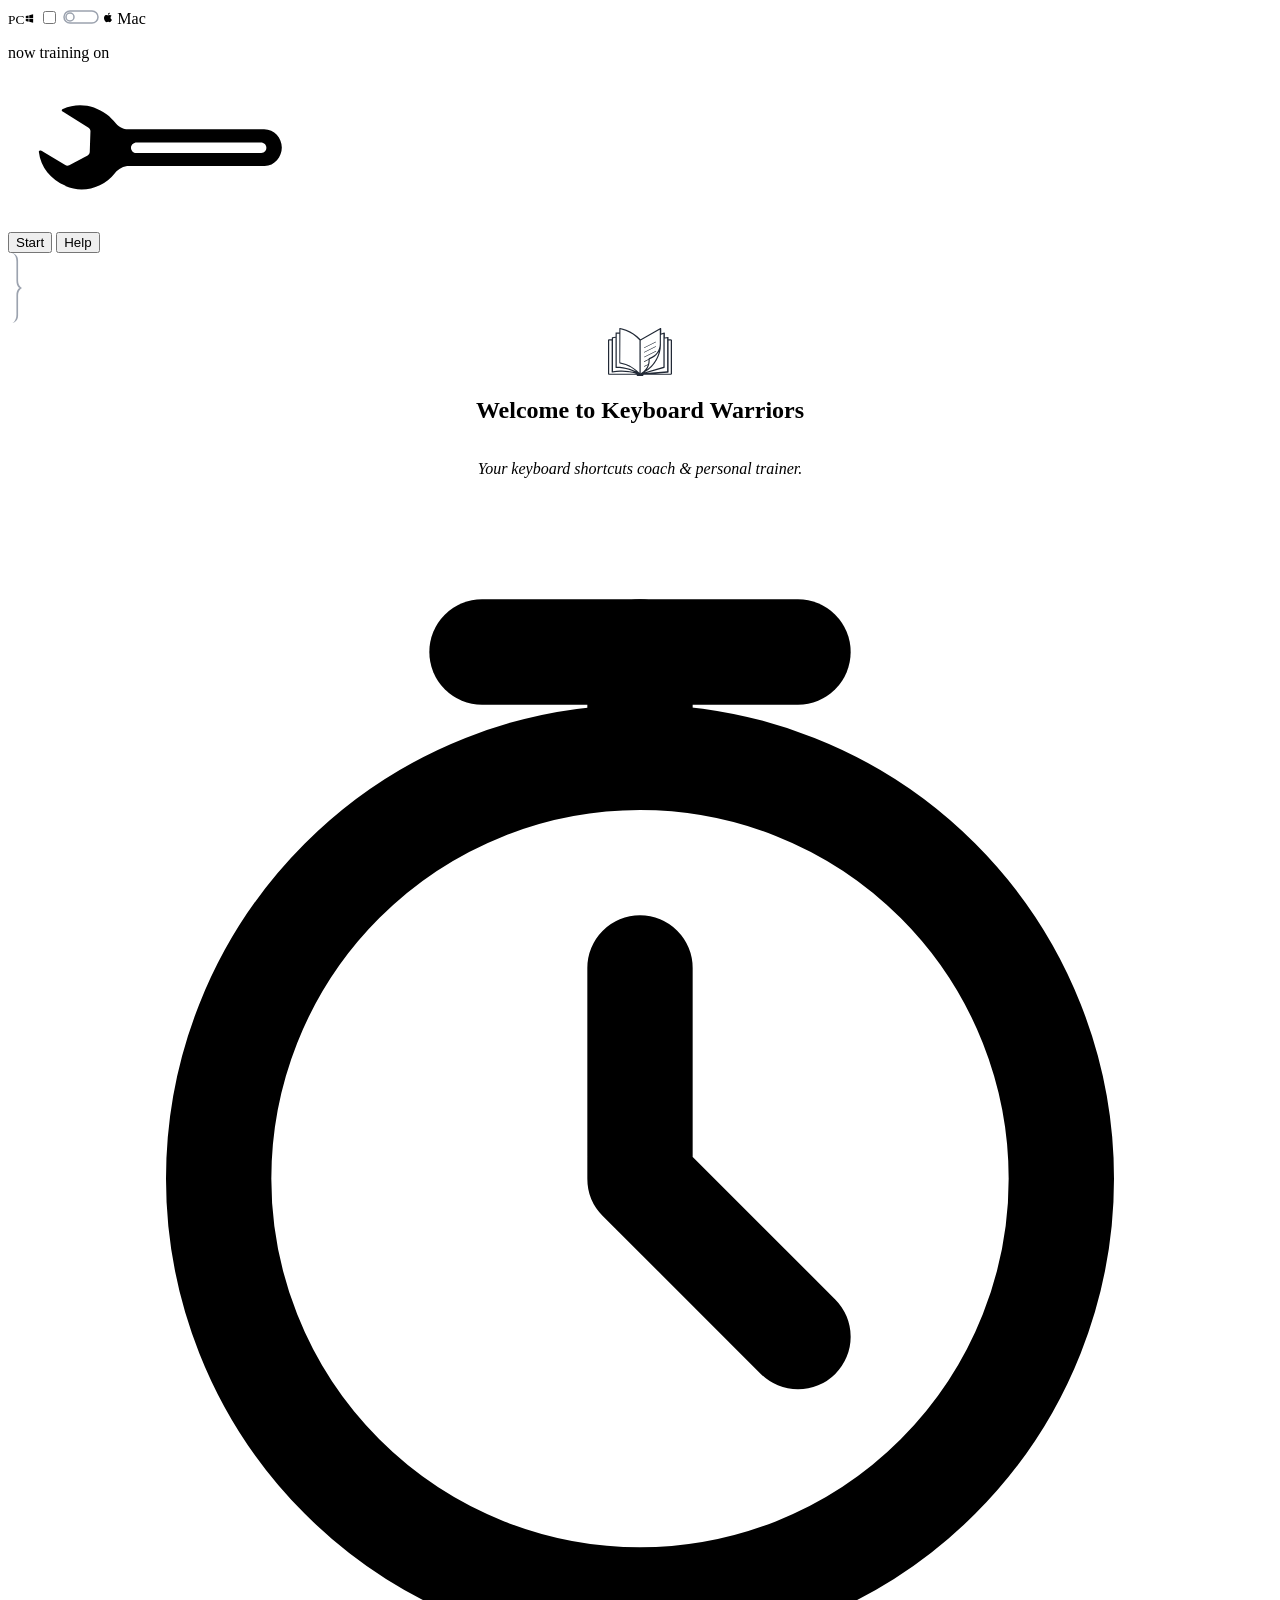
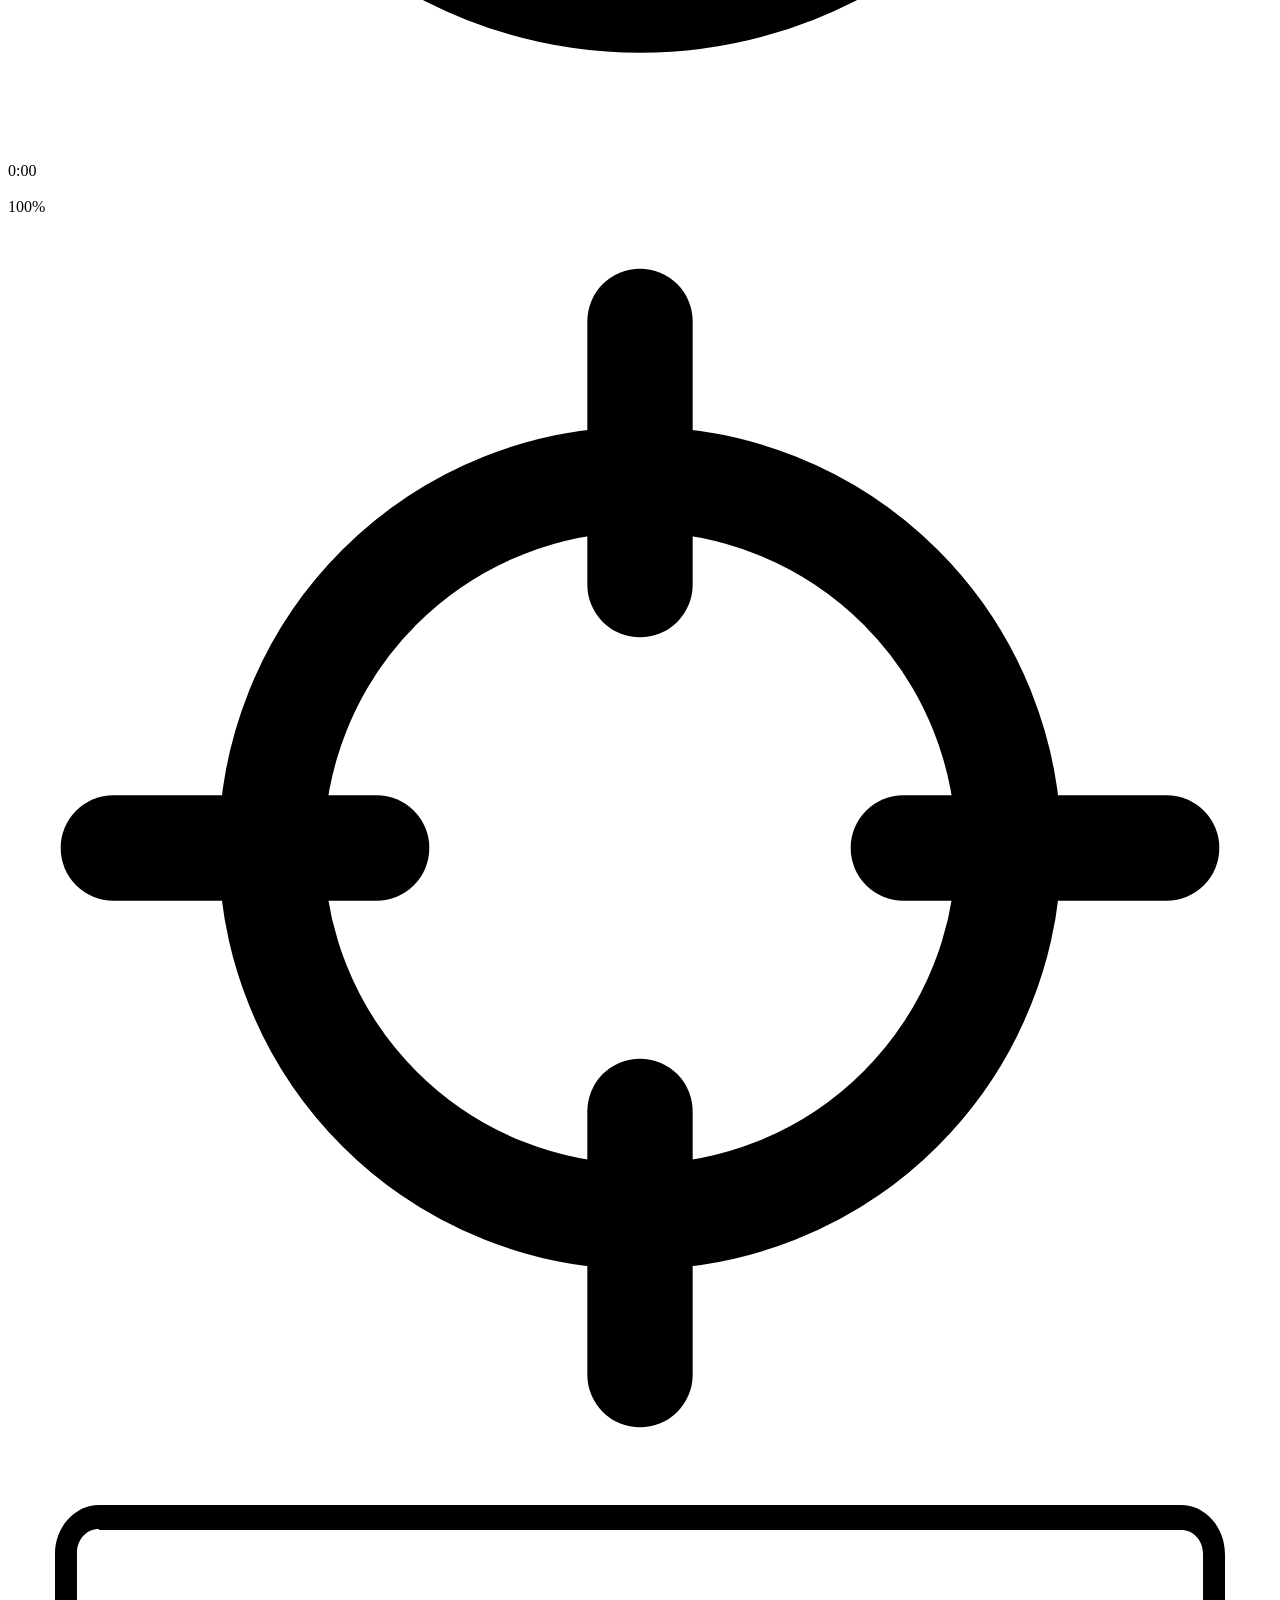
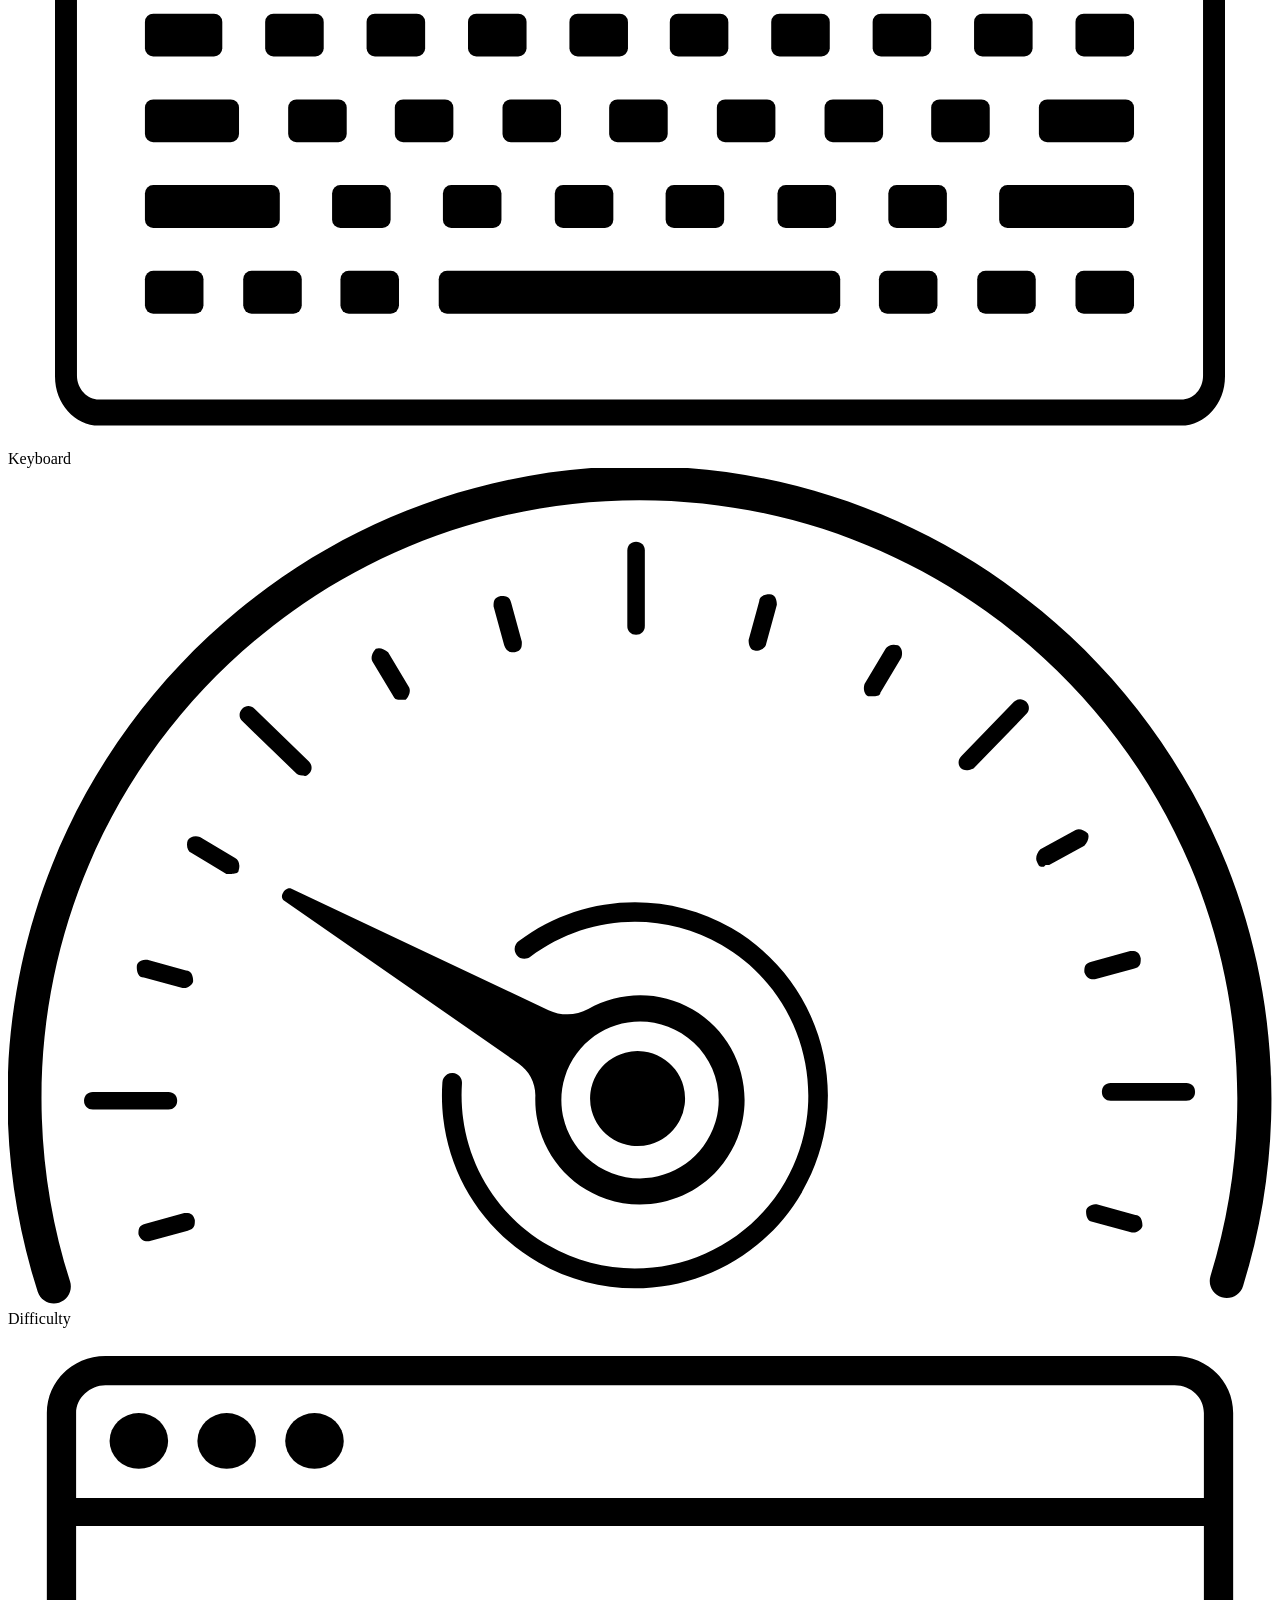
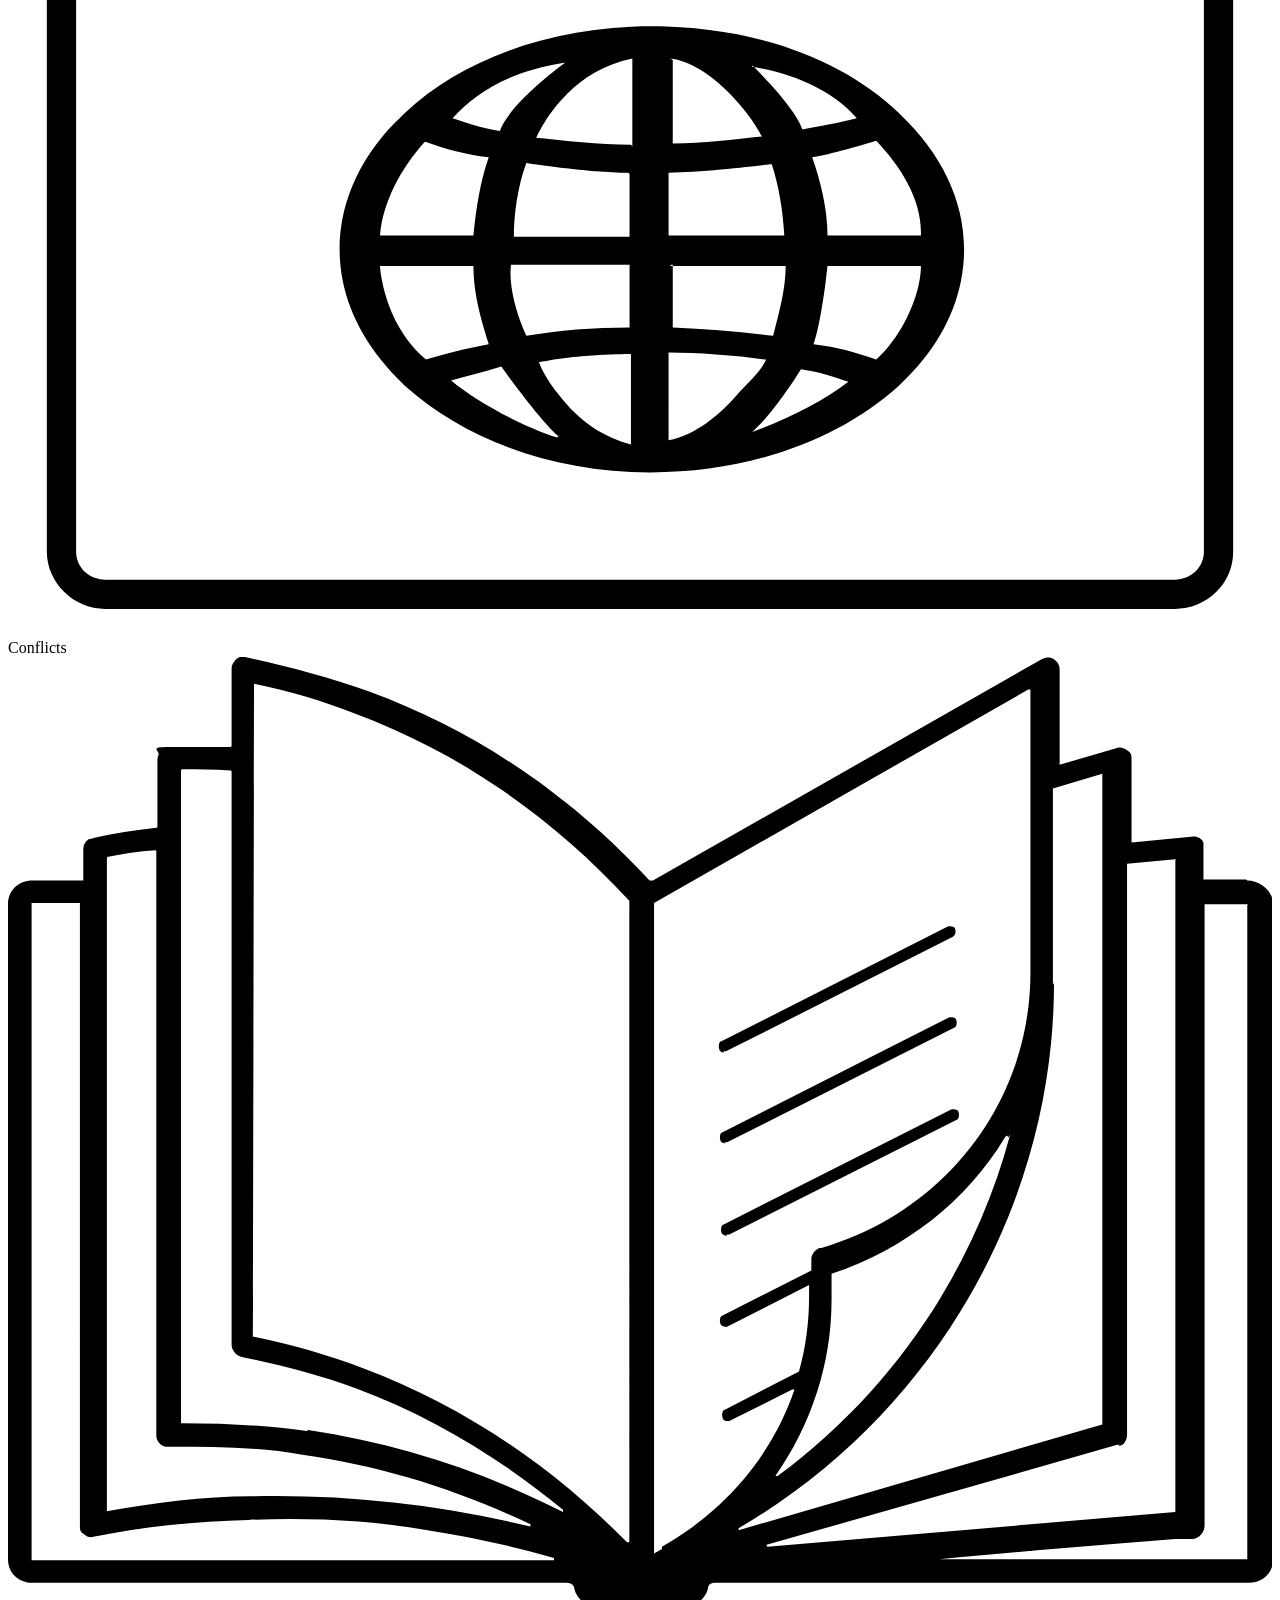
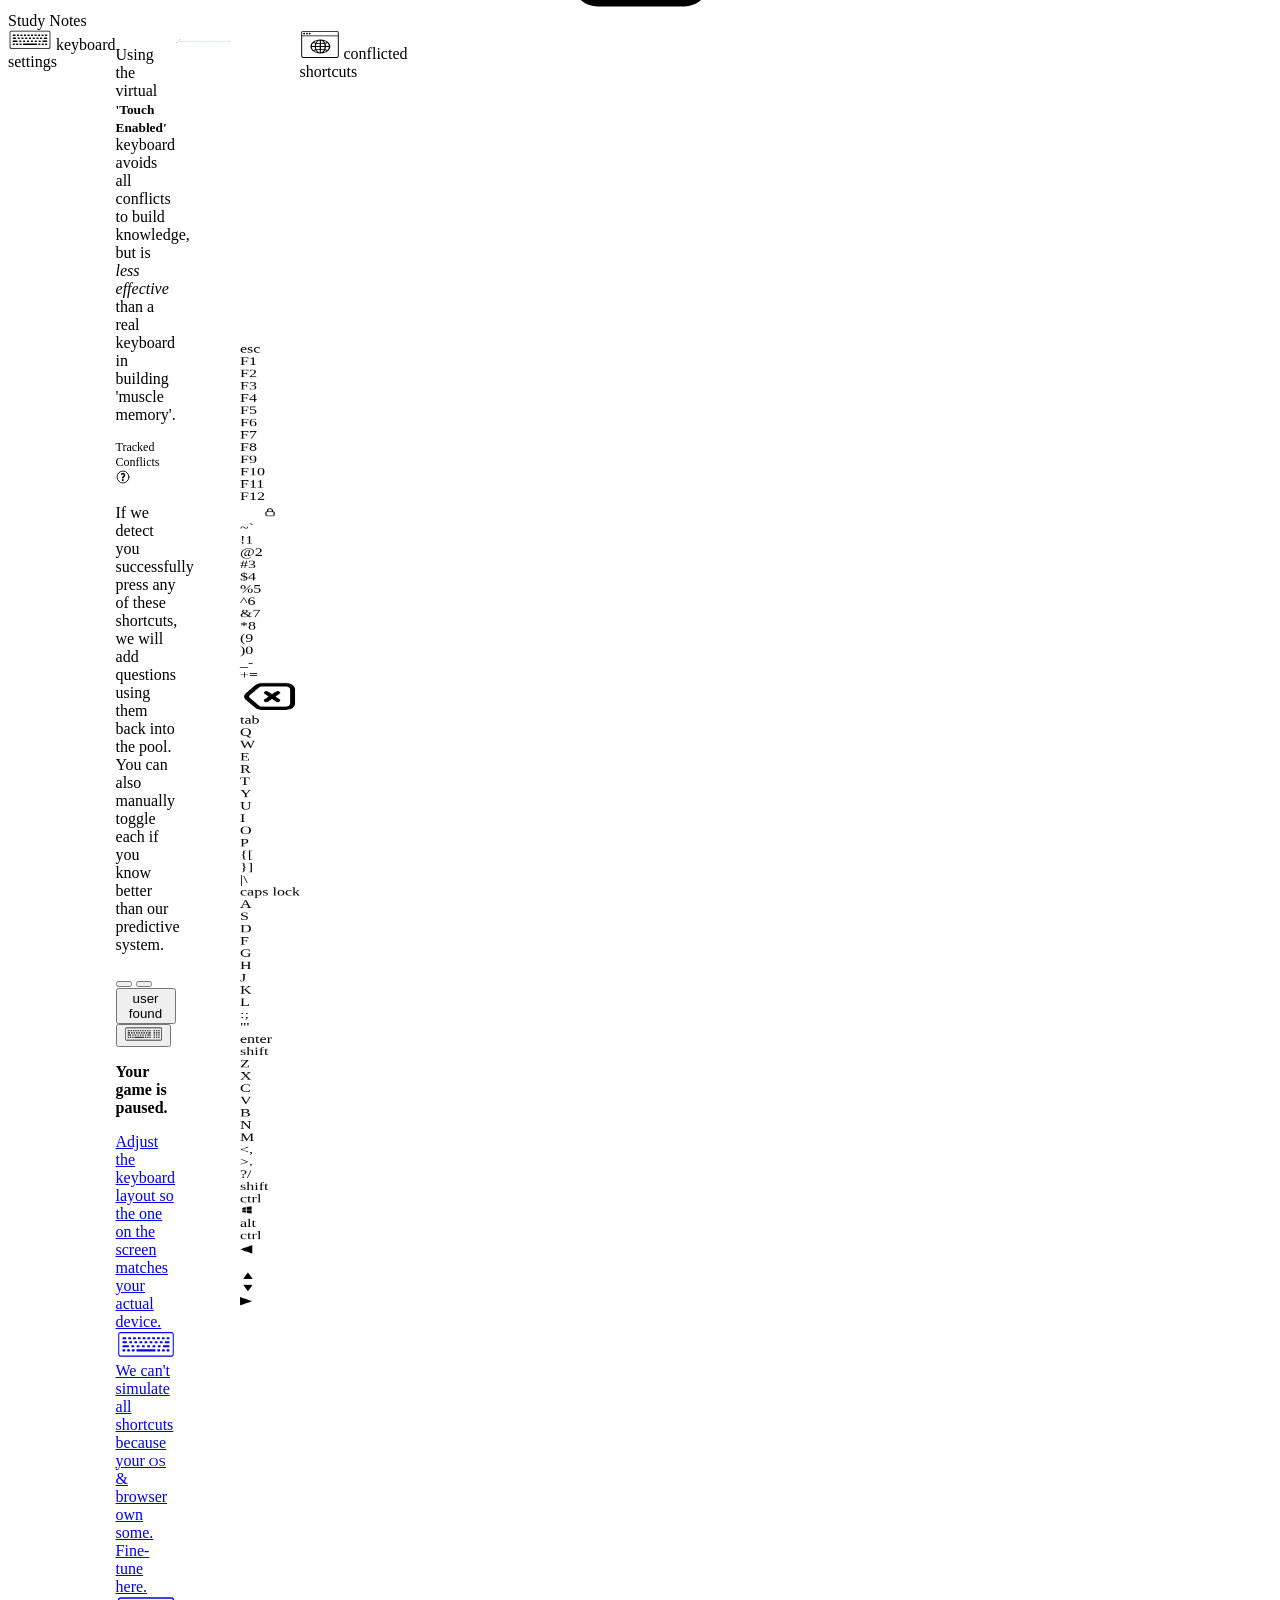
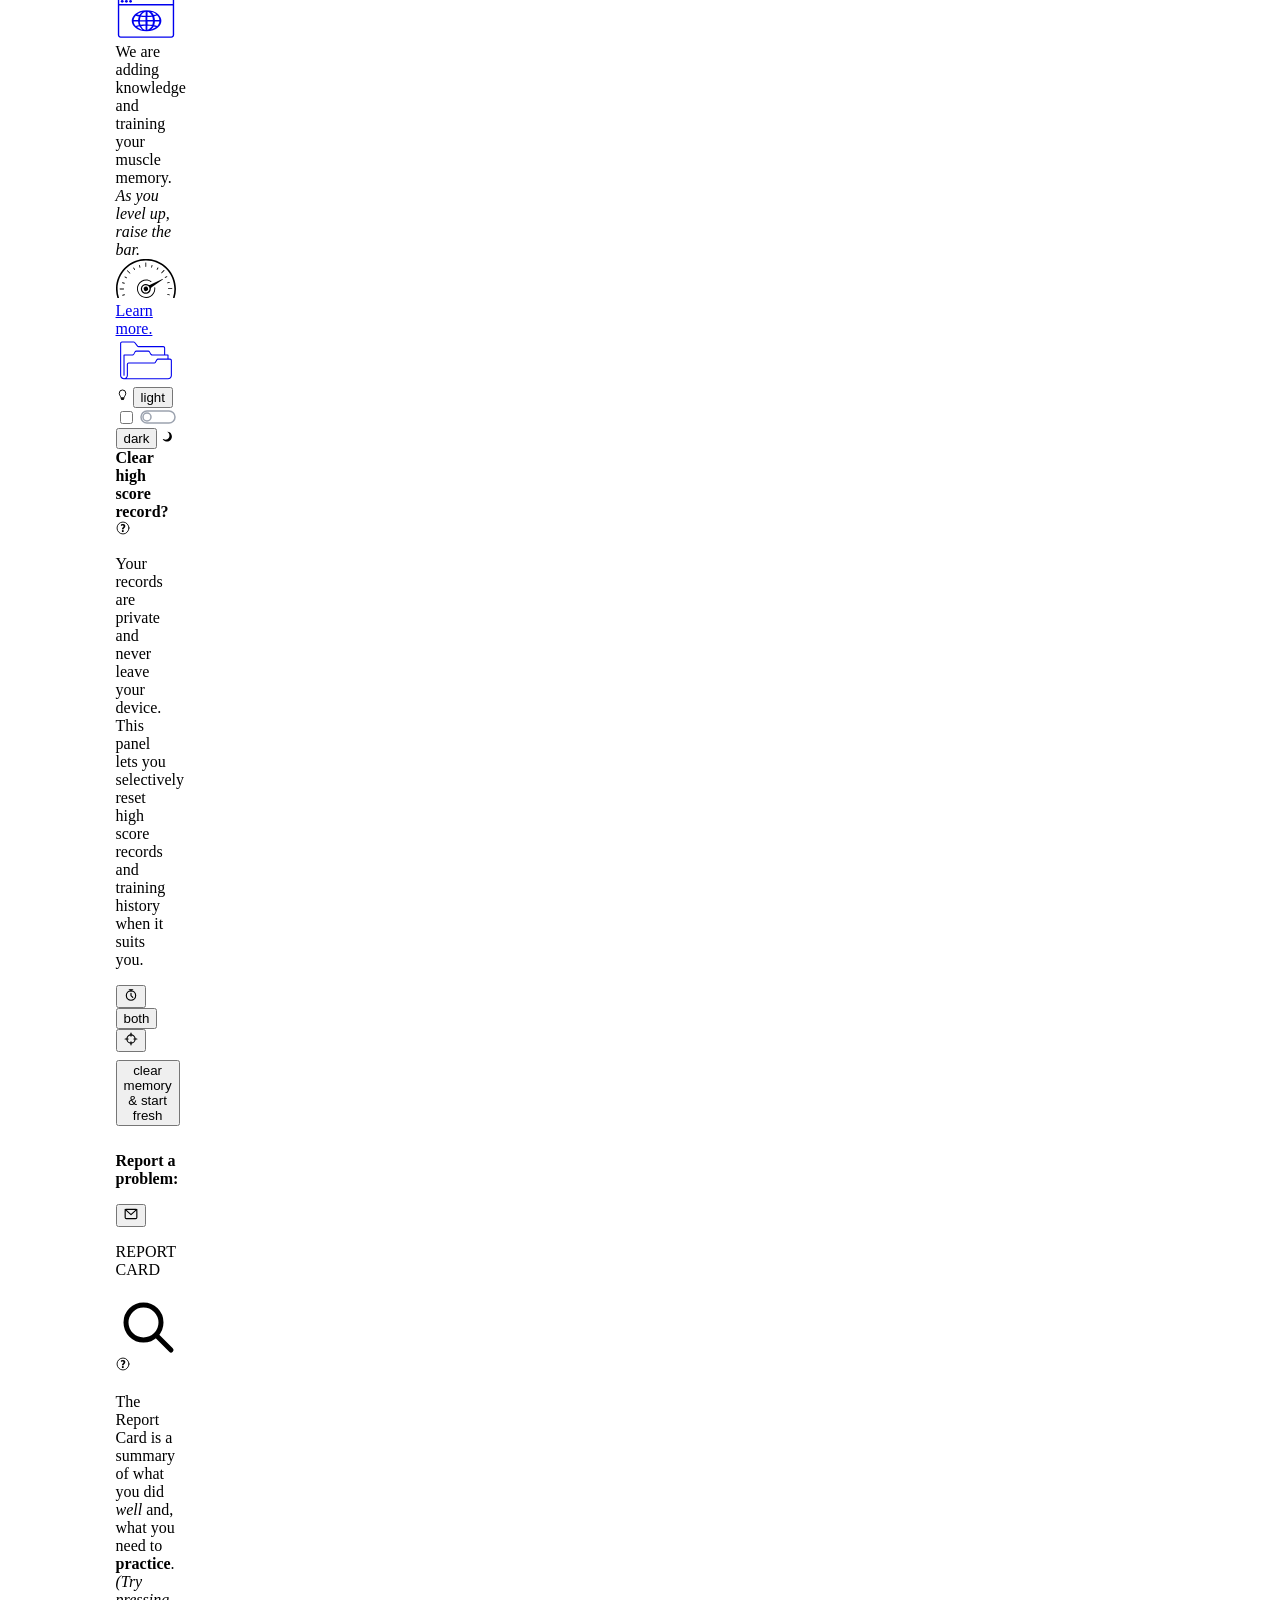
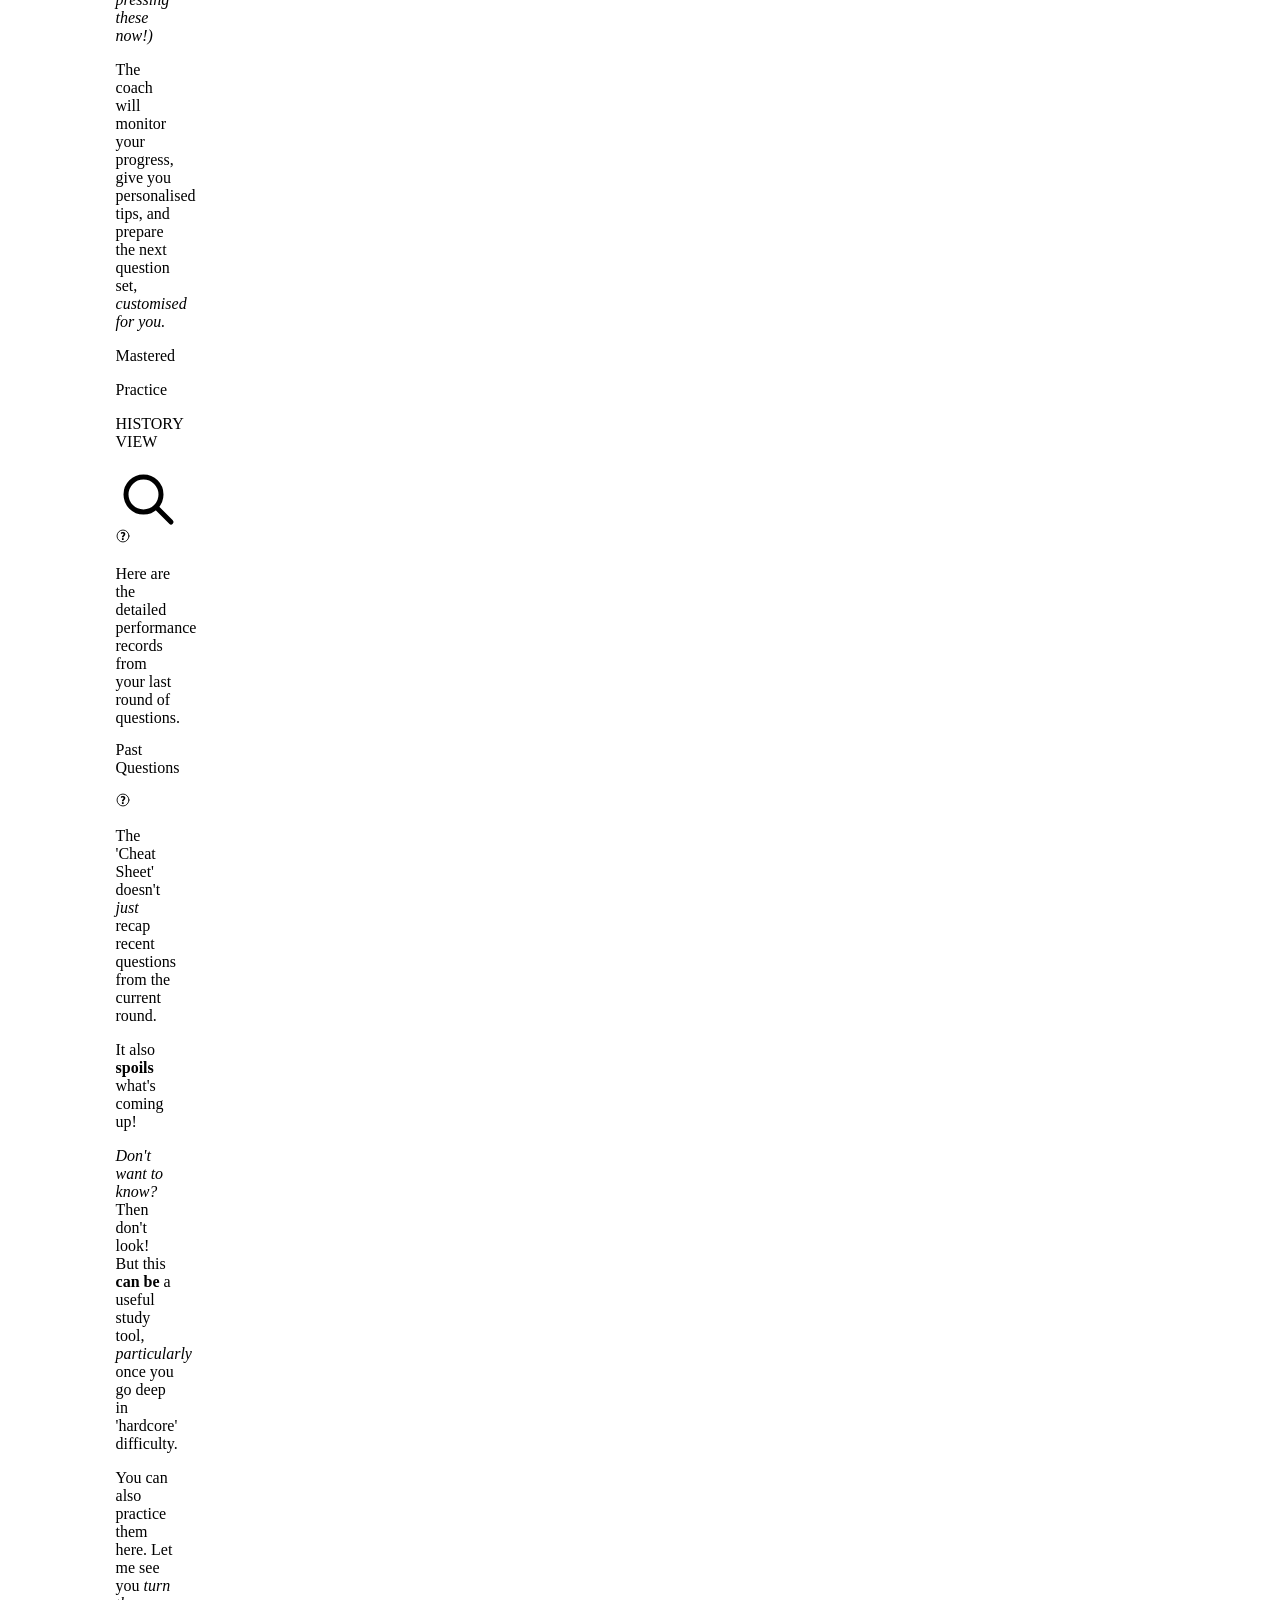
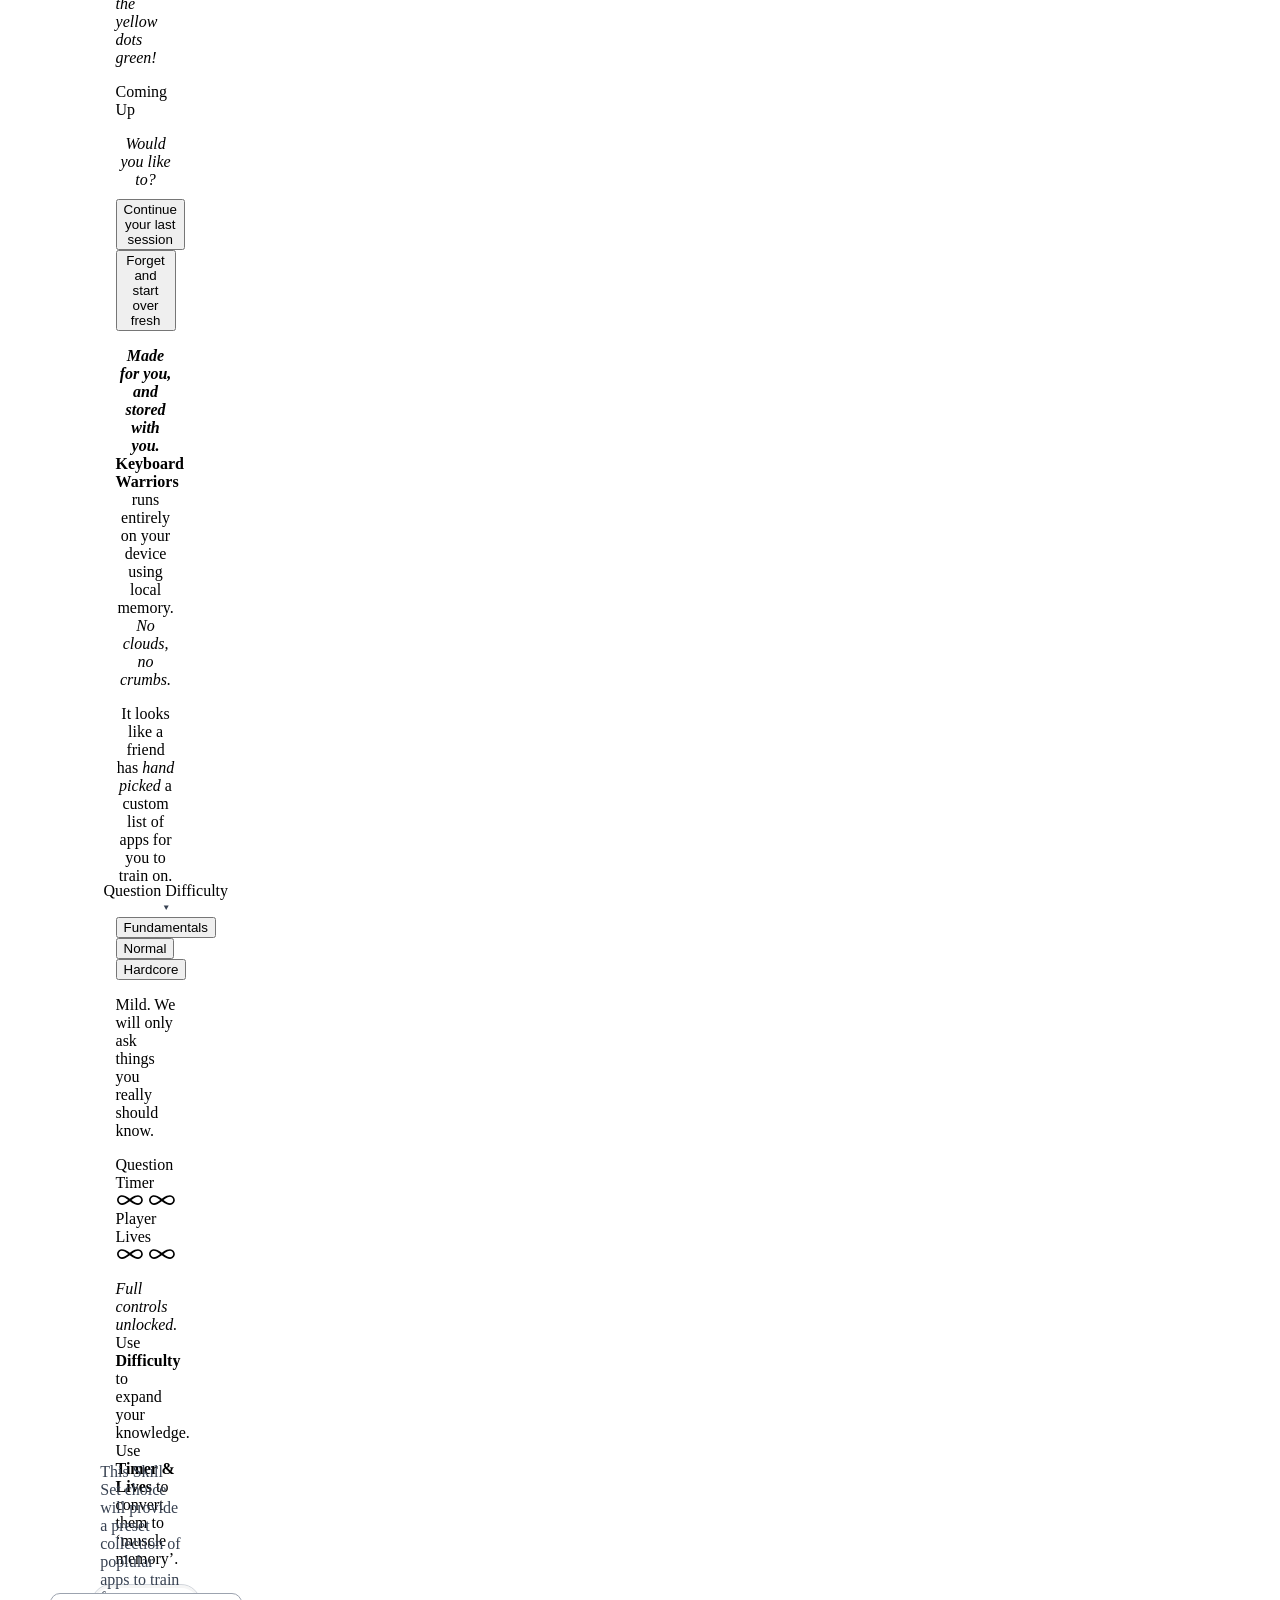
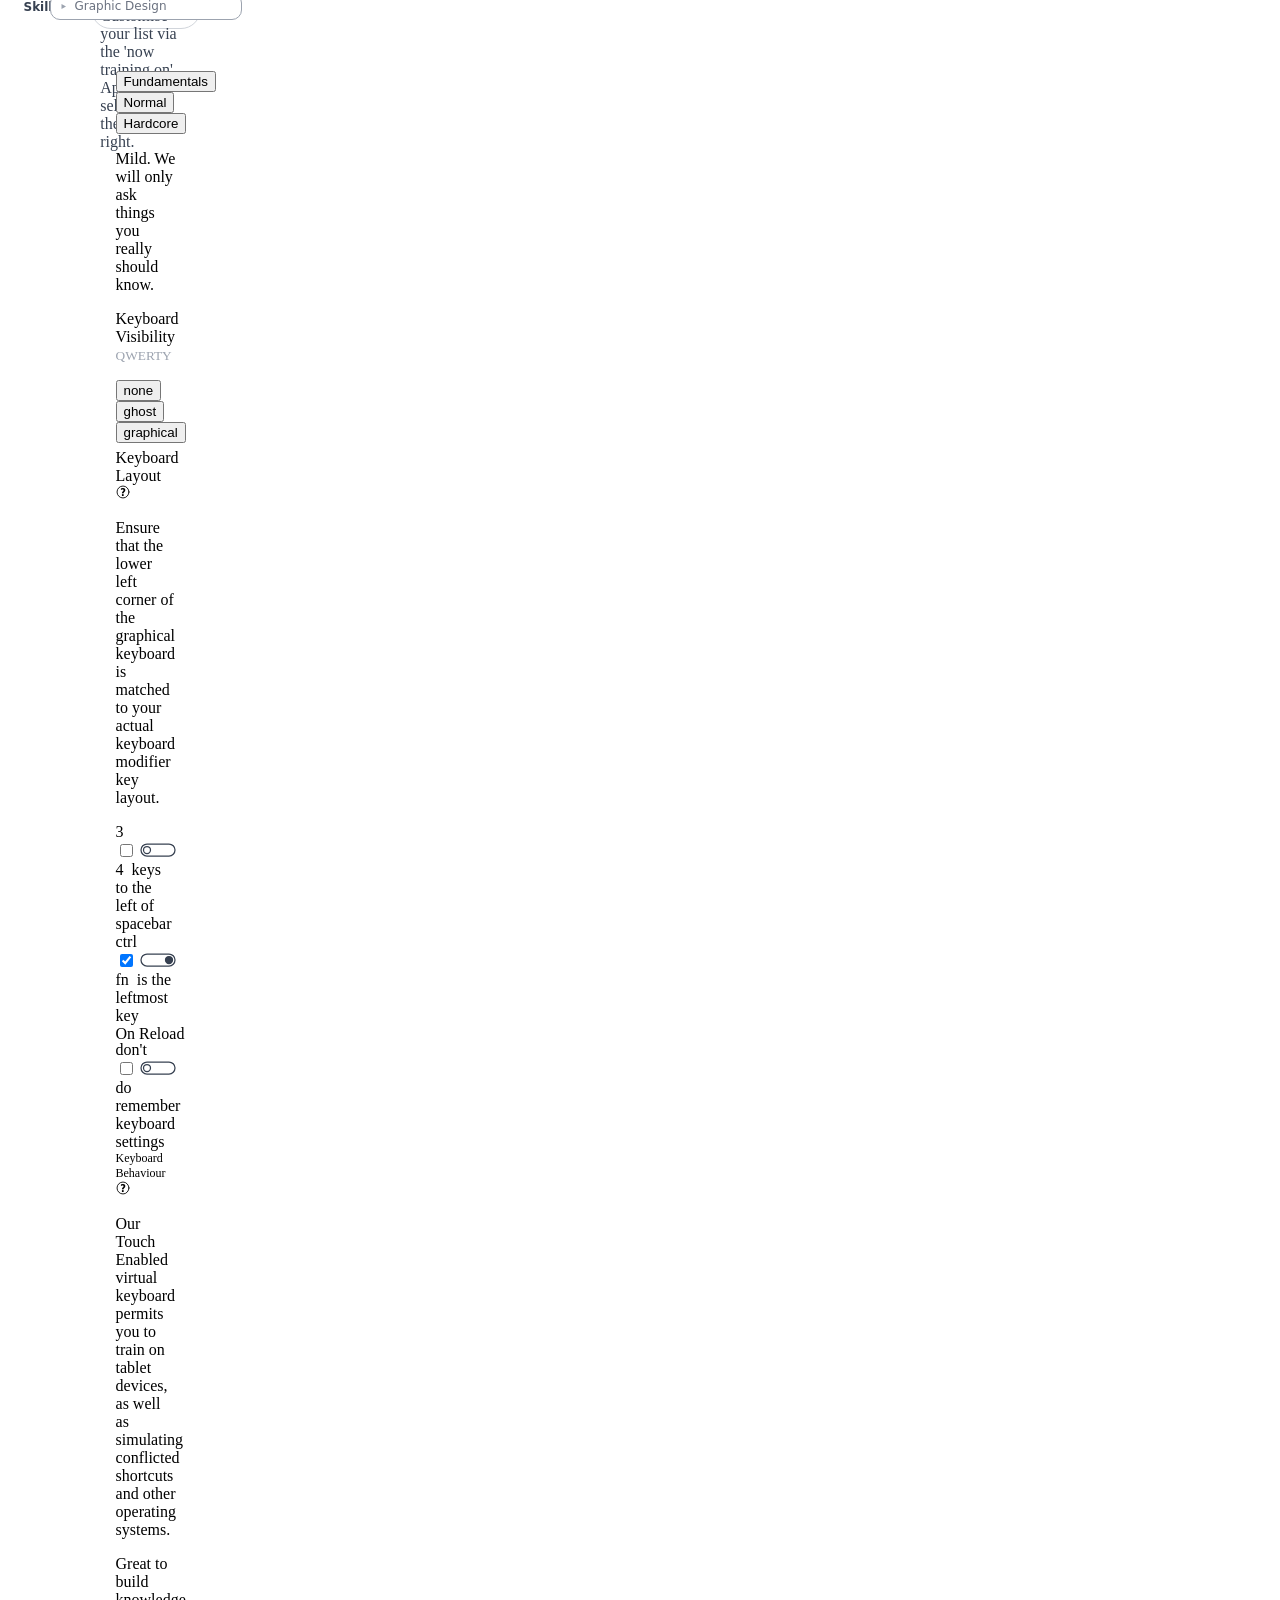
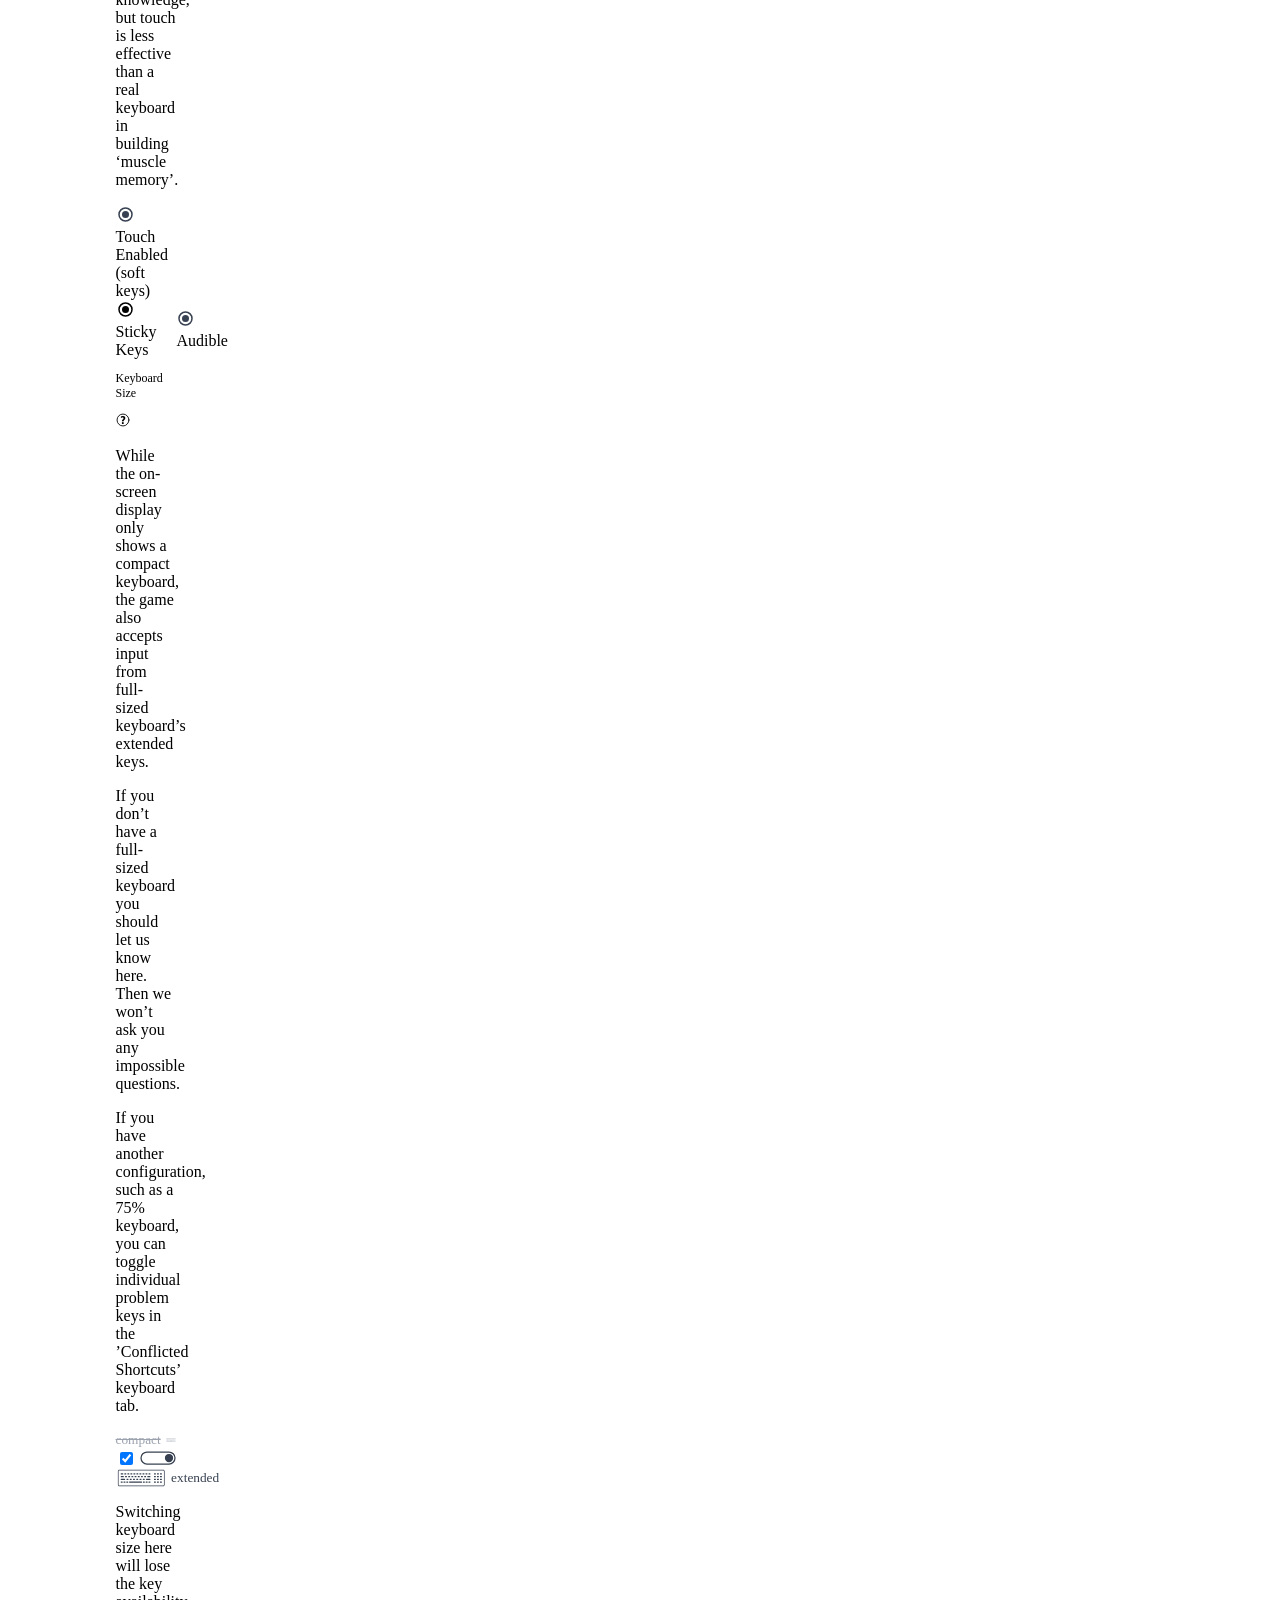
==== commit 6f22a957: "v0043 added tenants and documentation links" ====
--- a/index.html
+++ b/index.html
@@ -9,7 +9,7 @@
 <title>Keyboard Warriors</title>
 <script>
   const DefaultTitle = 'Keyboard Warriors';
-  const VersionLabel   = '0041';
+  const VersionLabel   = '0043';
   const TitlePrefix  = document.title !== DefaultTitle ? document.title.trim() + '_' : '';
   const DBG_DEVICE   = TitlePrefix + VersionLabel;
 </script>
@@ -246,6 +246,10 @@
 c6.1,0,11-4.9,11-11l0,0V14C67,7.9,62.1,3,56,3z M61,40c0,2.8-2.2,5-5,5H26.4c-1.2,0-2.4-0.5-3.1-1.5L12,29.5c-1.4-1.4-1.4-3.6,0-5
 l11.3-14C24.1,9.5,25.2,9,26.4,9H56c2.8,0,5,2.2,5,5V40z"/>
     </g>
+  </symbol>
+
+  <symbol id="IconDocumentation" viewBox="0 0 110 82">
+    <path fill="currentColor" d="M99.03,37.78h-2.7v-6.69c0-.55-.45-1-1-1h-5.17v-11.88c0-1.91-1.56-3.47-3.47-3.47h-45.29c-.45,0-.87-.2-1.15-.56l-5.17-6.58c-.66-.84-1.65-1.32-2.72-1.32H10.97c-1.91-.02-3.47,1.54-3.47,3.46v58.82c0,1.91.74,3.71,2.09,5.06,1.35,1.35,3,2.04,4.82,2.1h80.92c3.95,0,7.17-3.21,7.17-7.17v-27.31c0-1.91-1.56-3.47-3.47-3.47h0ZM14.48,73.72c-1.31-.05-2.54-.59-3.47-1.52-.93-.93-1.51-2.27-1.51-3.65V9.74c0-.81.66-1.47,1.47-1.47h21.39c.45.01.88.22,1.15.57l5.17,6.57c.66.85,1.65,1.34,2.73,1.34h45.29c.81,0,1.47.66,1.47,1.47v11.87h-21.63c-1.04,0-2-.58-2.49-1.5l-2.03-3.84c-.54-1.02-1.6-1.66-2.75-1.66h-22.1c-1.25,0-2.4.71-2.95,1.84l-1.74,3.56c-.48.98-1.47,1.6-2.56,1.6h-15.24c-.55,0-1,.45-1,1v37.17c0,.55.45,1,1,1s1-.45,1-1v-36.17h13.97c1.63,0,3.12-.9,3.88-2.34l1.98-3.75c.29-.56.87-.91,1.5-.91h22.14c.69,0,1.33.38,1.65.99l1.87,3.54c.8,1.52,2.38,2.47,4.09,2.47h27.57v5.69h-17.58c-1.11,0-2.13.59-2.68,1.55l-2.59,4.48c-.35.6-.99.97-1.68.97H23.31c-1.91,0-3.47,1.56-3.47,3.47v20.01c0,1.5-.63,2.97-1.72,4.02-1.01.98-2.31,1.48-3.64,1.44h0ZM100.5,68.56c0,2.85-2.32,5.17-5.17,5.17H19.51c1.48-1.43,2.33-3.43,2.33-5.47v-20.01c0-.81.66-1.47,1.47-1.47h46.99c1.07,0,2.06-.57,2.59-1.5l2.65-4.62c.31-.54.89-.87,1.51-.87h21.97c.81,0,1.47.66,1.47,1.47v27.31h0Z"/>
   </symbol>
   
 </svg>
@@ -508,6 +512,10 @@
             </g>
           </svg>
         </span>
+        <a class="sp-settings-nudge" href="#" onclick="event.preventDefault(); _openDocumentation();">
+          <span class="sp-nudge-text">Learn more.</span>
+          <svg class="sp-nudge-icon" viewBox="0 0 110 82" xmlns="http://www.w3.org/2000/svg"><use href="#IconDocumentation"/></svg>
+        </a>
       </div>
       <div class="sp-col sp-col-right">
         <div class="dm-toggle-row">
@@ -1131,7 +1139,7 @@
   </div>
 </div>
 
-<p id="credit" class="page-initially-hidden"><small><strong><em>Built for learners.</strong></em> This digital toy was created by Wednesday Dessauer &amp; is free to adapt under <strong>Polyform Non-Commercial</strong> 1.0.0</small></p>
+<p id="credit" class="page-initially-hidden"><small><strong><em>Built for learners.</strong></em> This digital toy was created by Wednesday Dessauer &amp; <span id="creditClause">is free to adapt under <a href="<a href="documentation/?to=swinburne&tab=1">" class="credit-link">Polyform Non-Commercial 1.0.0</a></span>.</small></p>
 
 <div id="diffIconWrap" class="page-initially-hidden">
  <svg id="diffIcon" xmlns="http://www.w3.org/2000/svg" viewBox="0 0 96.6 64" cursor="pointer">
@@ -10967,7 +10975,11 @@
     .map(function(App) { return App.label; });
 }
 
-function _onAppsLoaded(AllAppsFromJson) {
+function _onAppsLoaded(EditionManifest) {
+  var AllAppsFromJson = EditionManifest.apps || EditionManifest; // tolerate a bare array too
+  if (EditionManifest.skillsets && EditionManifest.skillsets.length > 0) {
+    SKILLSET_DEFS = EditionManifest.skillsets;
+  }
   appsLongList = AllAppsFromJson;
 
   AllAppsFromJson.forEach(function(App) {
@@ -11050,22 +11062,67 @@
 // Load OS conflict data at startup (before first game so pool filtering is ready).
 loadConflictsData();
 
-// Fetch the apps manifest on startup. Falls back to a minimal built-in list if the
+// ── EDITION RESOLUTION ────────────────────────────────────────────────────
+// 'to' is the only tenant-facing vocabulary: URL param, and the filename
+// suffix of the manifest it loads (to-public.json, to-swinburne.json, ...).
+// Internally we call the resolved value the "edition" throughout the JS —
+// this word never appears in the URL or on screen.
+function _resolveEditionId() {
+  var Requested = null;
+  try { Requested = new URLSearchParams(window.location.search).get('to'); } catch (UrlError) {}
+  return Requested || 'public';
+}
+var EditionId = _resolveEditionId();
+
+function _openDocumentation(tab) {
+  var url = 'https://from-wednesday.github.io/keyboard-warriors/documentation/?to=' + EditionId;
+  if (tab !== undefined) url += '&tab=' + tab;
+  window.open(url, '_blank', 'noopener');
+}
+function _applyEditionCredit(EditionManifest) {
+  var ClauseEl = document.getElementById('creditClause');
+  if (!ClauseEl) return;
+  var ClauseText = (EditionManifest && EditionManifest.creditClause)
+    || 'is free to adapt under Polyform Non-Commercial 1.0.0';
+  ClauseEl.innerHTML = '';
+  var LinkEl = document.createElement('a');
+  LinkEl.href = '#';
+  LinkEl.className = 'credit-link';
+  LinkEl.addEventListener('click', function(e) { e.preventDefault(); _openDocumentation(0); });
+  // Split "is free to adapt under Polyform Non-Commercial 1.0.0" so only the
+  // license/terms phrase itself is the link, matching the original styling.
+  var SplitIndex = ClauseText.indexOf(' under ');
+  if (SplitIndex !== -1) {
+    ClauseEl.appendChild(document.createTextNode(ClauseText.slice(0, SplitIndex + 7)));
+    LinkEl.textContent = ClauseText.slice(SplitIndex + 7);
+    ClauseEl.appendChild(LinkEl);
+  } else {
+    LinkEl.textContent = ClauseText;
+    ClauseEl.appendChild(LinkEl);
+  }
+}
+
+// Fetch the edition manifest on startup. Falls back to a minimal built-in list if the
 // file cannot be reached (e.g. running the HTML file locally without a server).
 (function() {
-  fetch('/keyboard-warriors/data/keyboard-warriors-apps.json')
+  fetch('/keyboard-warriors/data/to-' + EditionId + '.json')
     .then(function(r) {
       if (!r.ok) throw new Error('HTTP ' + r.status);
       return r.json();
     })
     .then(function(data) {
+      _applyEditionCredit(data);
       _onAppsLoaded(data);
     })
     .catch(function(err) {
-      console.warn('[Apps] Could not load keyboard-warriors-apps.json:', err, '— using built-in fallback.');
-      _onAppsLoaded([
-        { label: 'Photoshop (Ps)', path: '/keyboard-warriors/data/shortcuts_photoshop.json' },
-      ]);
+      console.warn('[Edition] Could not load to-' + EditionId + '.json:', err, '— using built-in fallback.');
+      _applyEditionCredit(null);
+      _onAppsLoaded({
+        apps: [
+          { label: 'Photoshop (Ps)', path: '/keyboard-warriors/data/shortcuts_photoshop.json' },
+        ],
+        skillsets: null,
+      });
     });
 })();
 // Codes that only exist on the extended keyboard (not on the graphical layout)
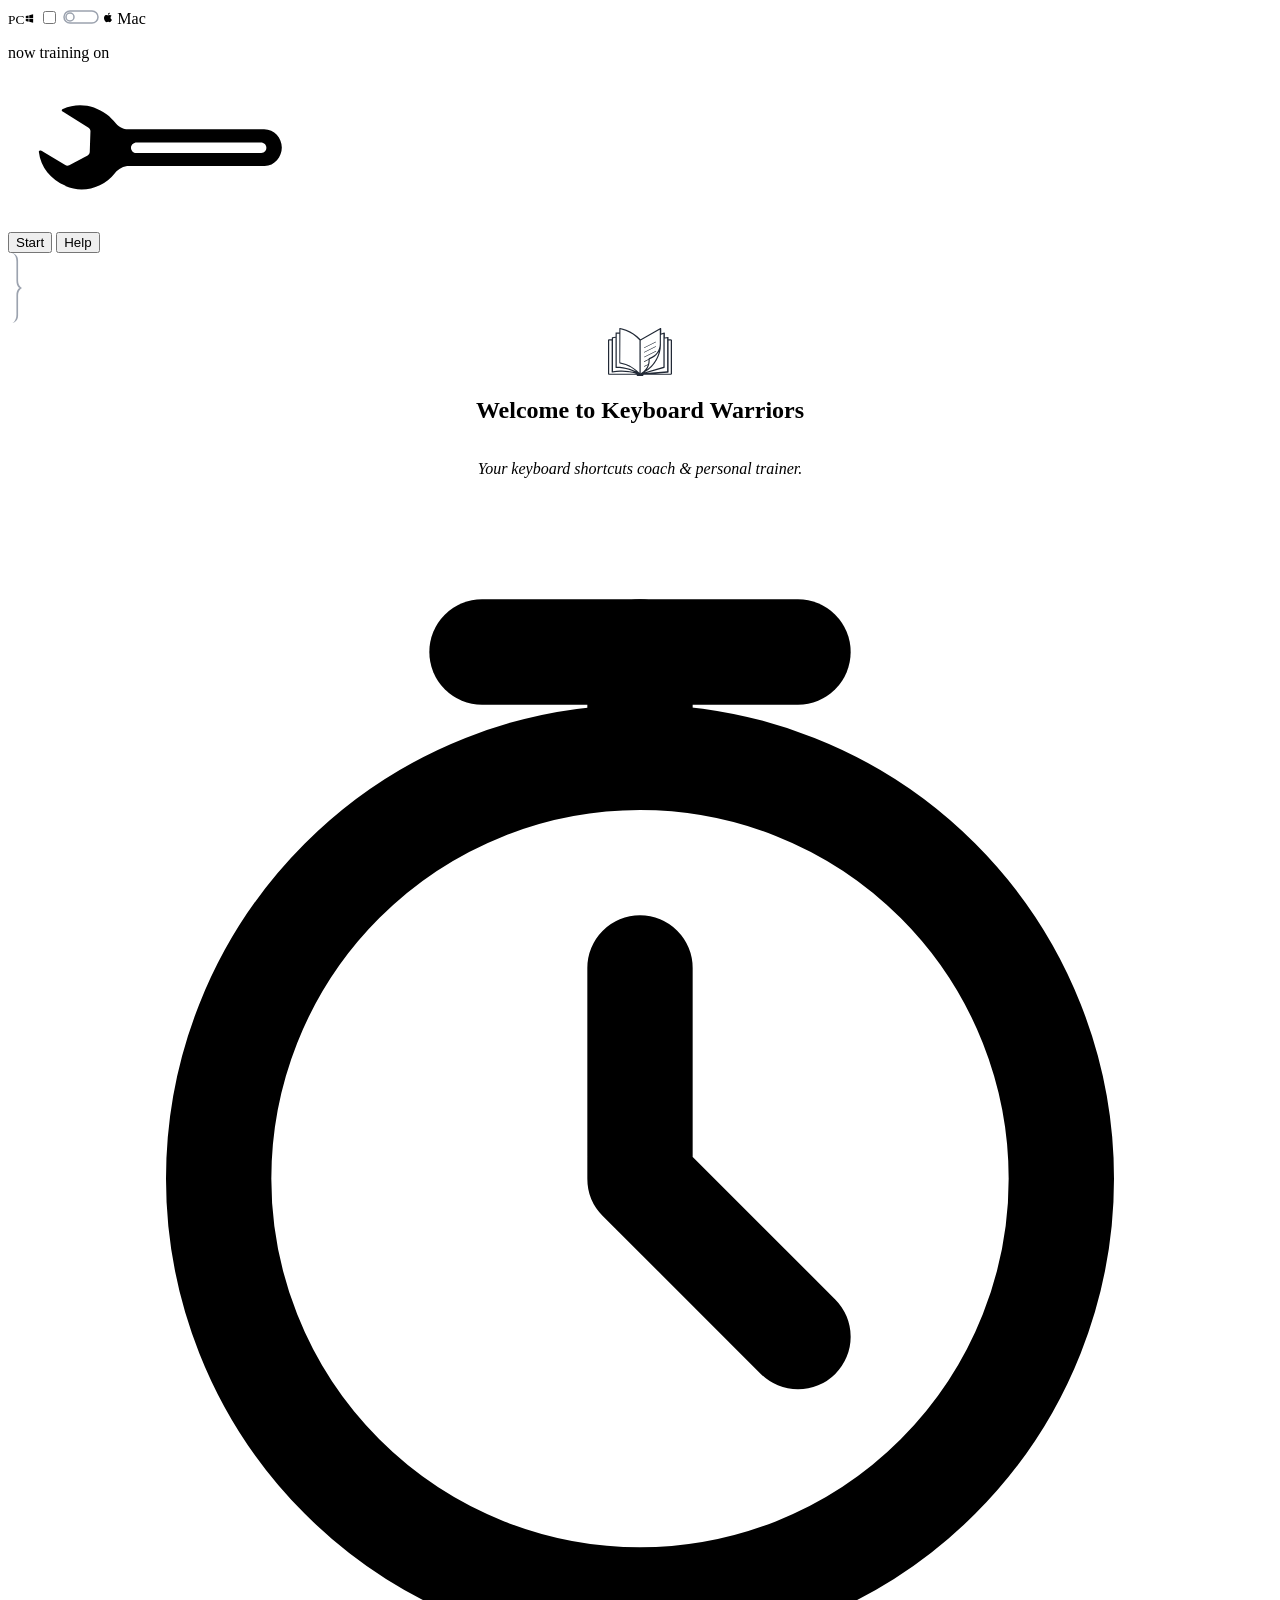
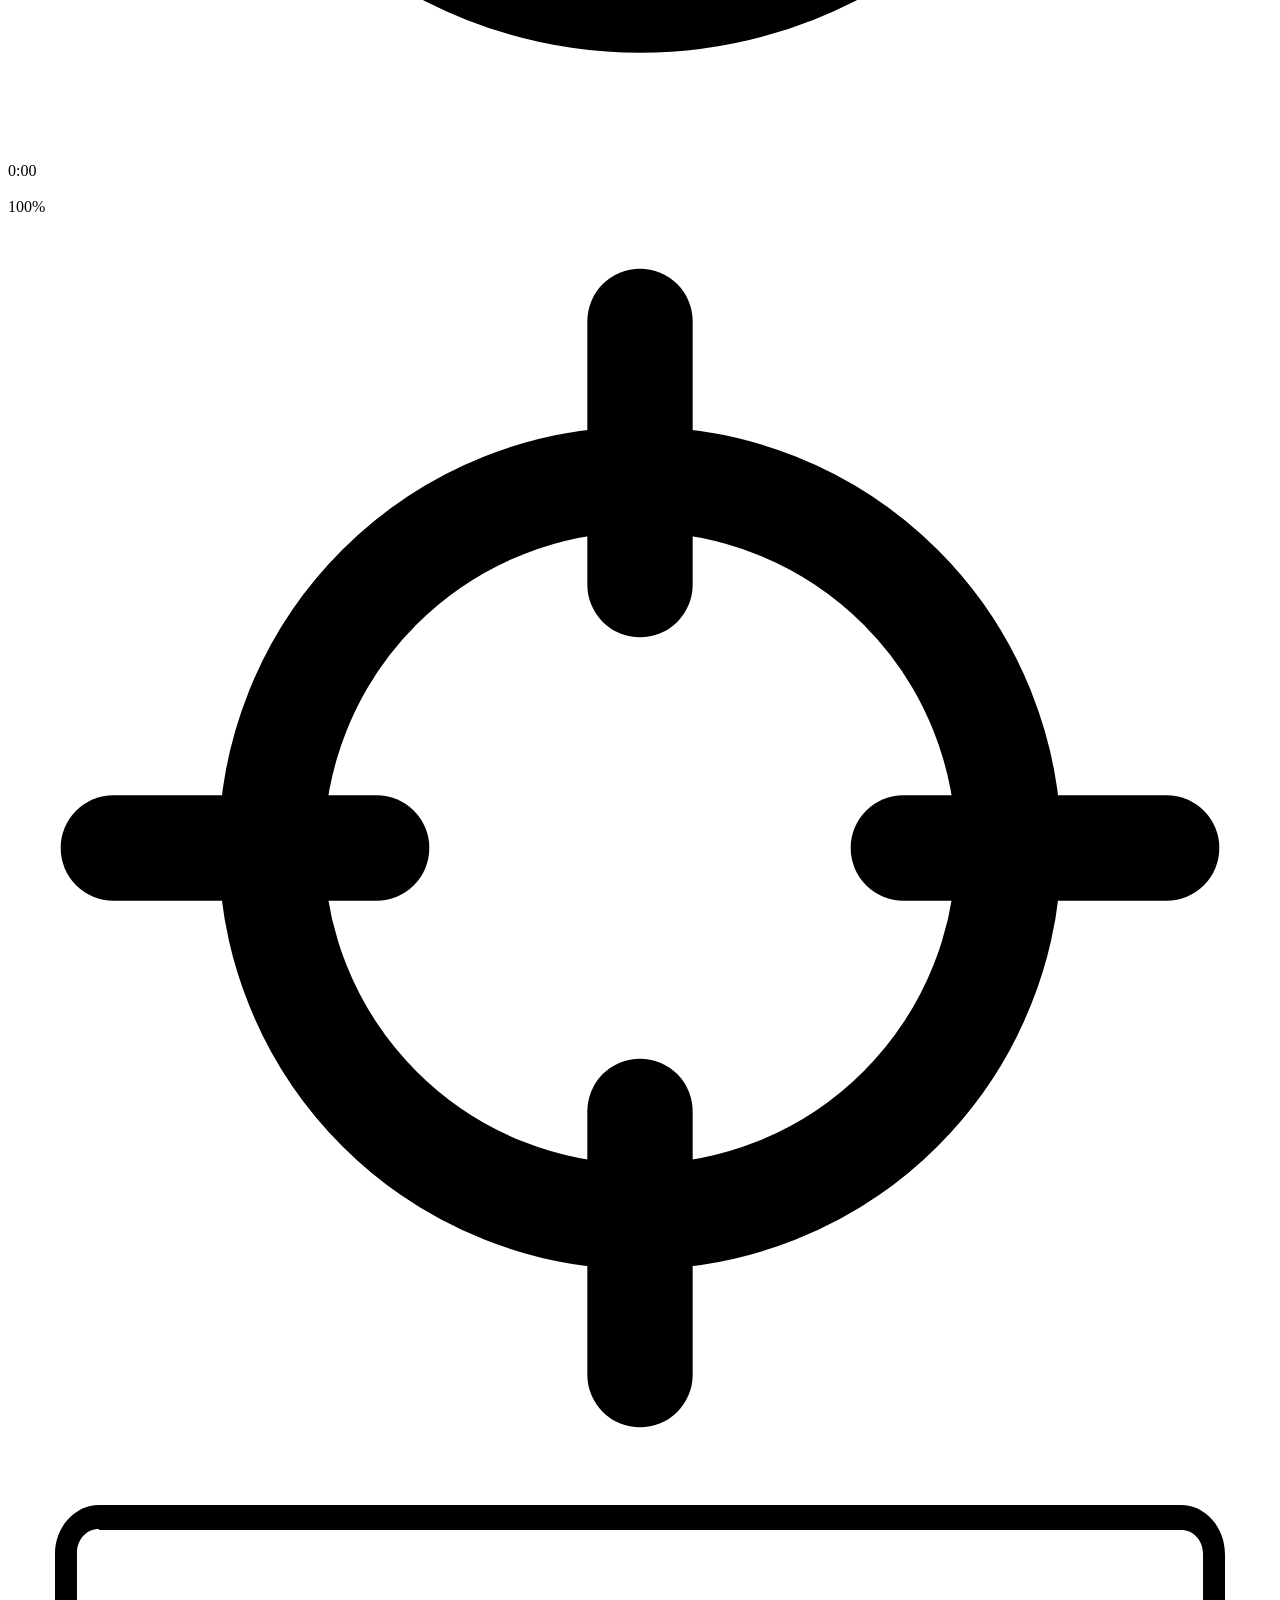
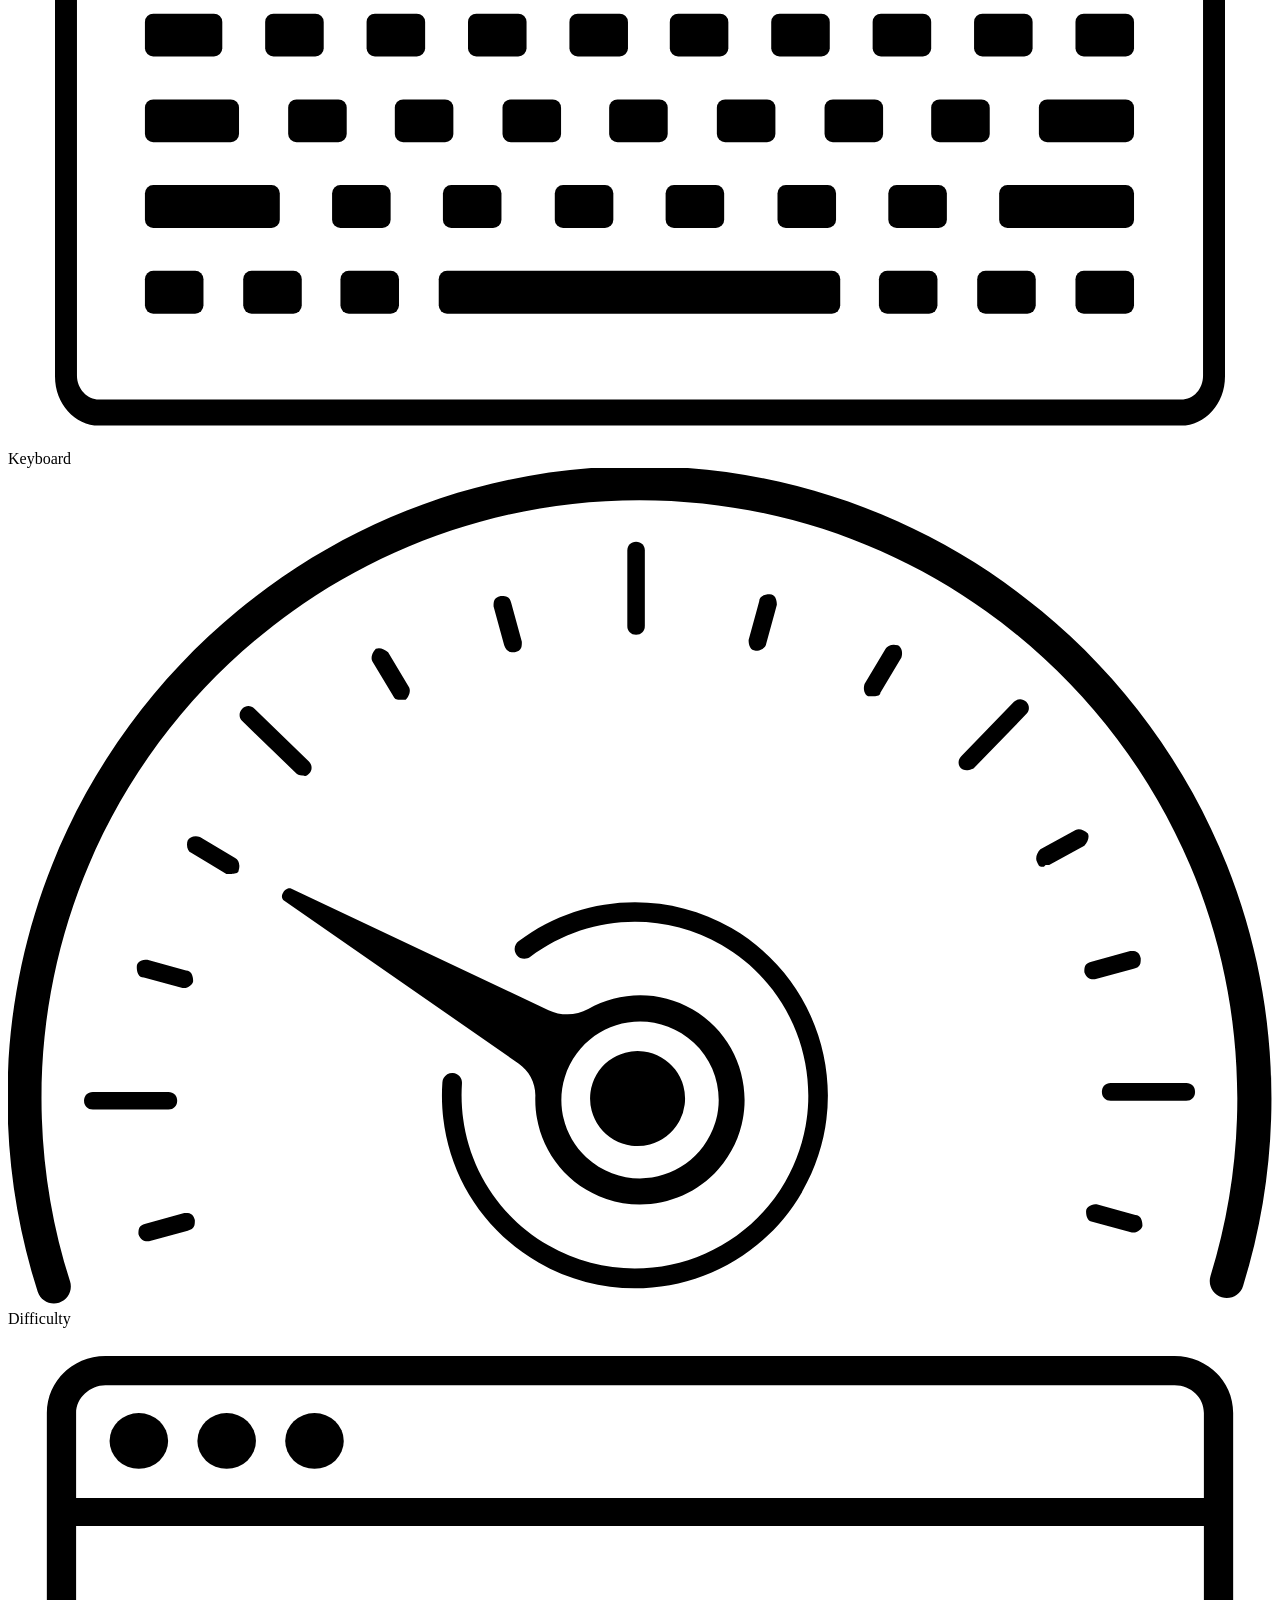
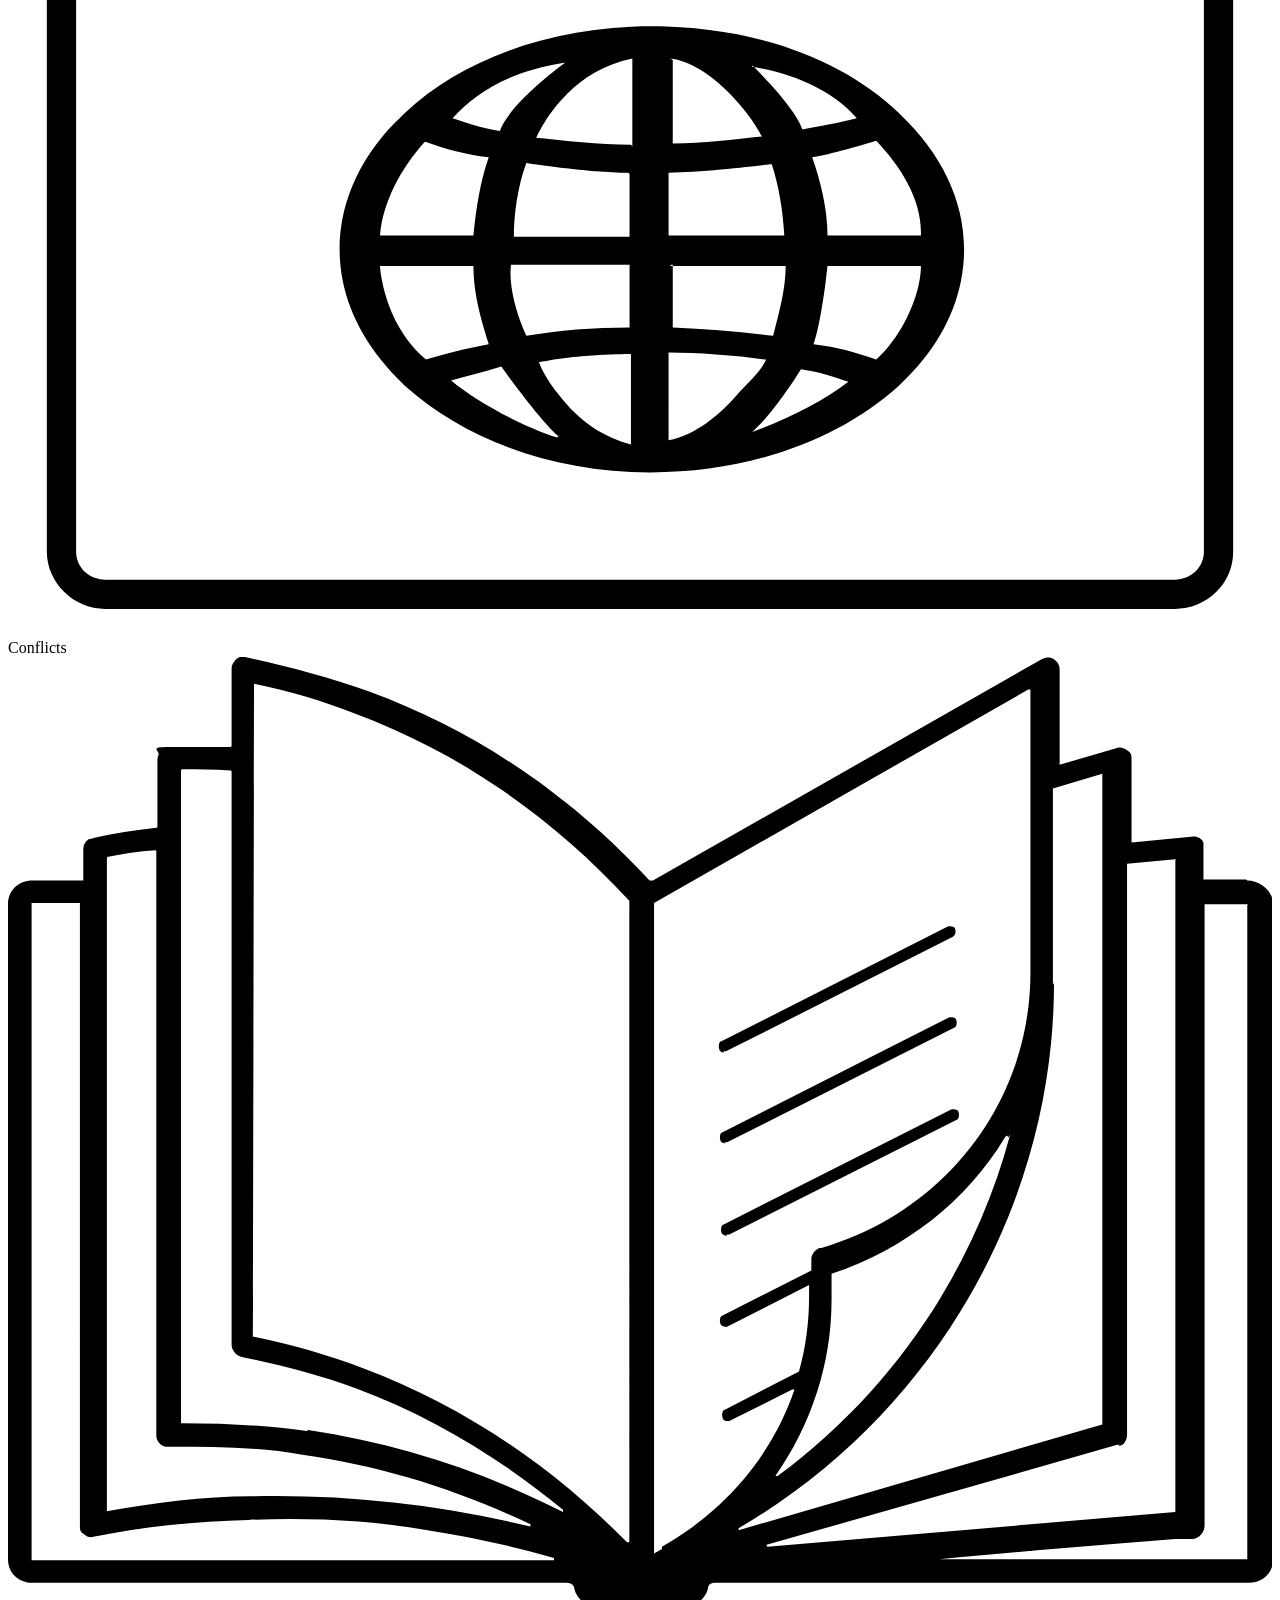
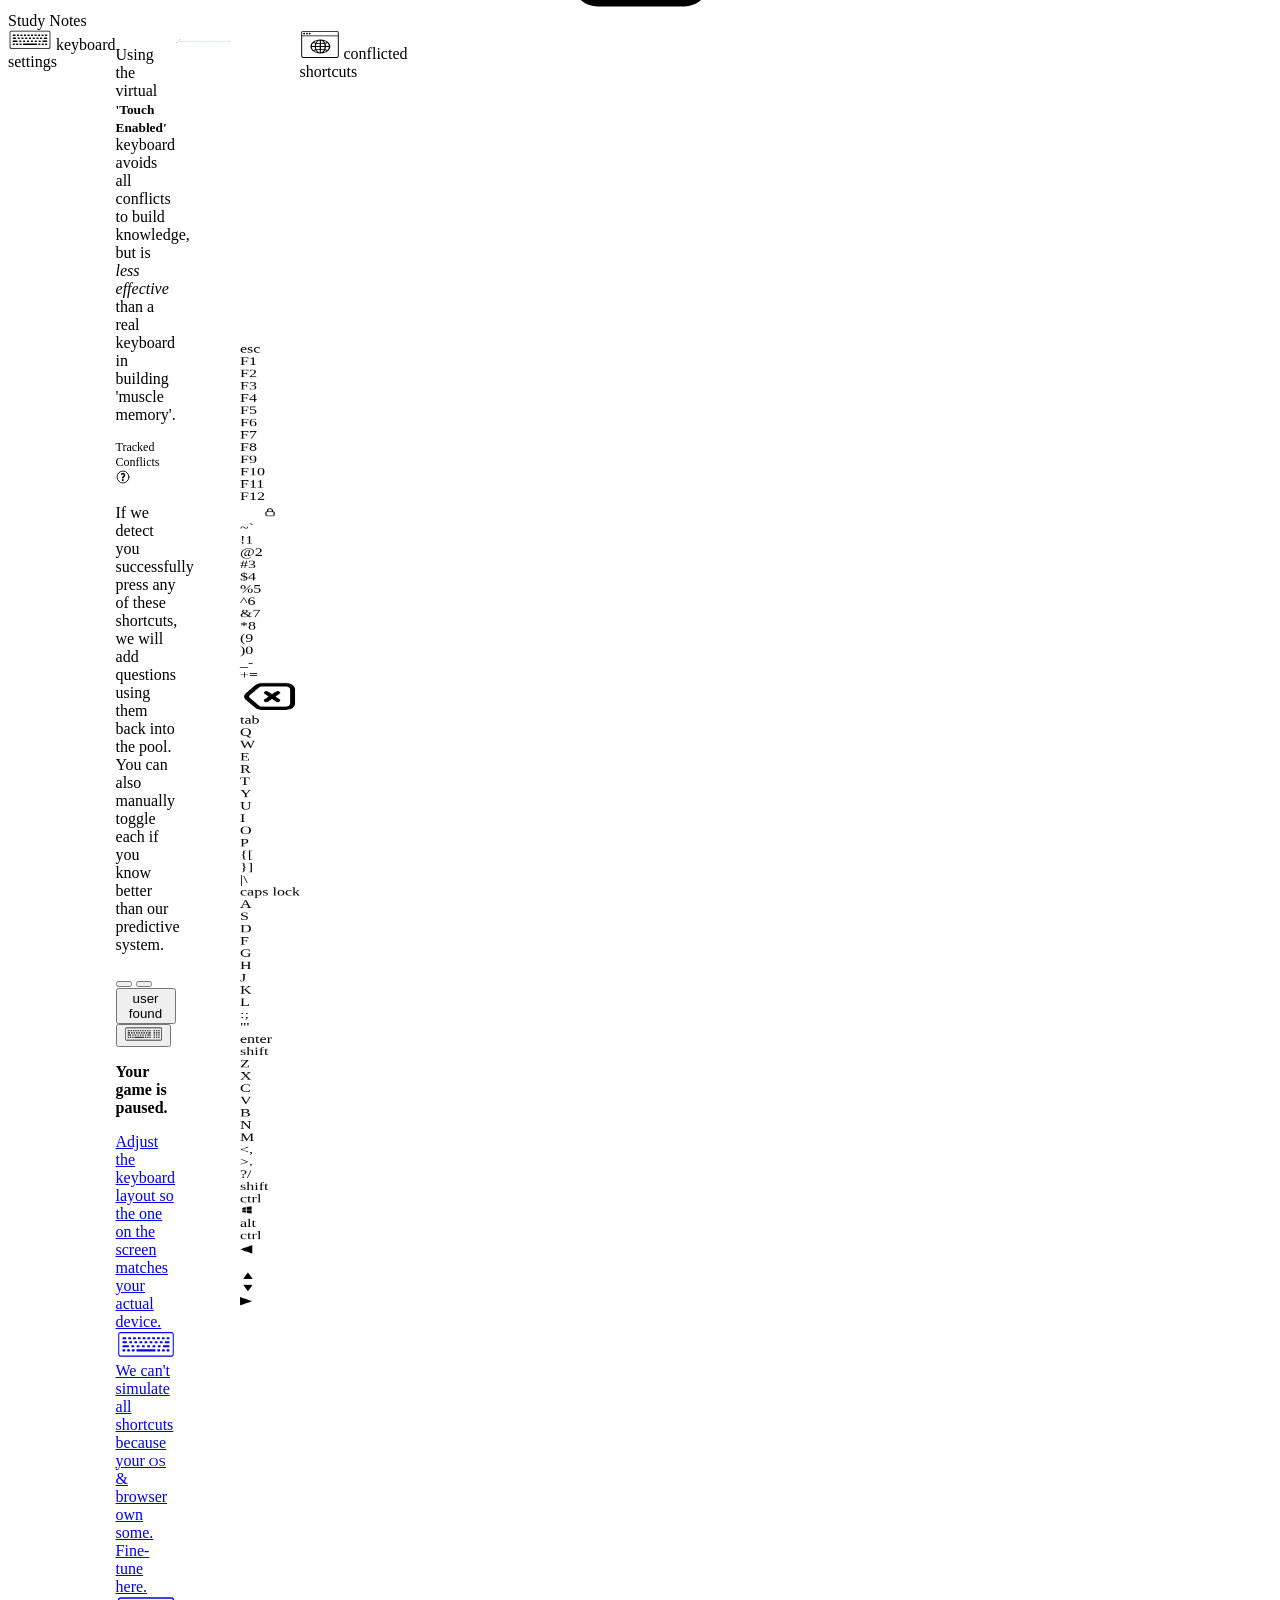
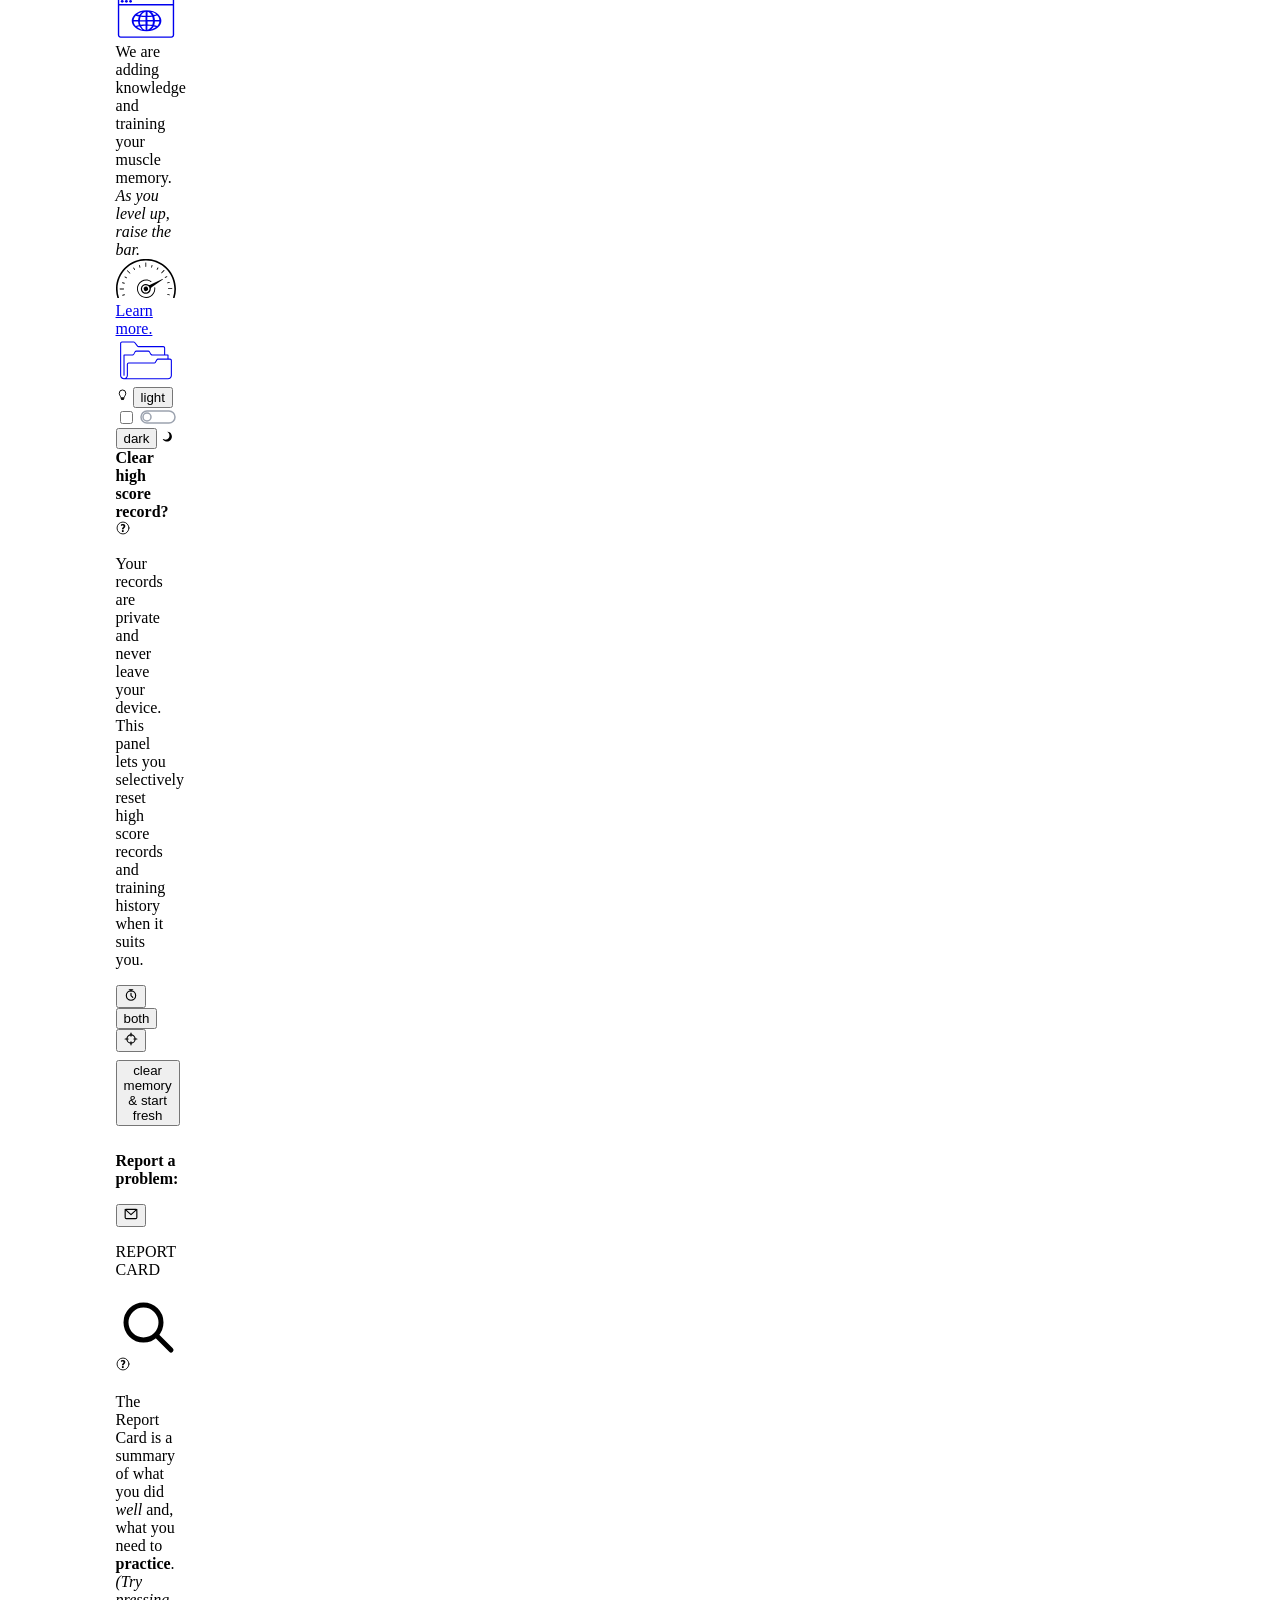
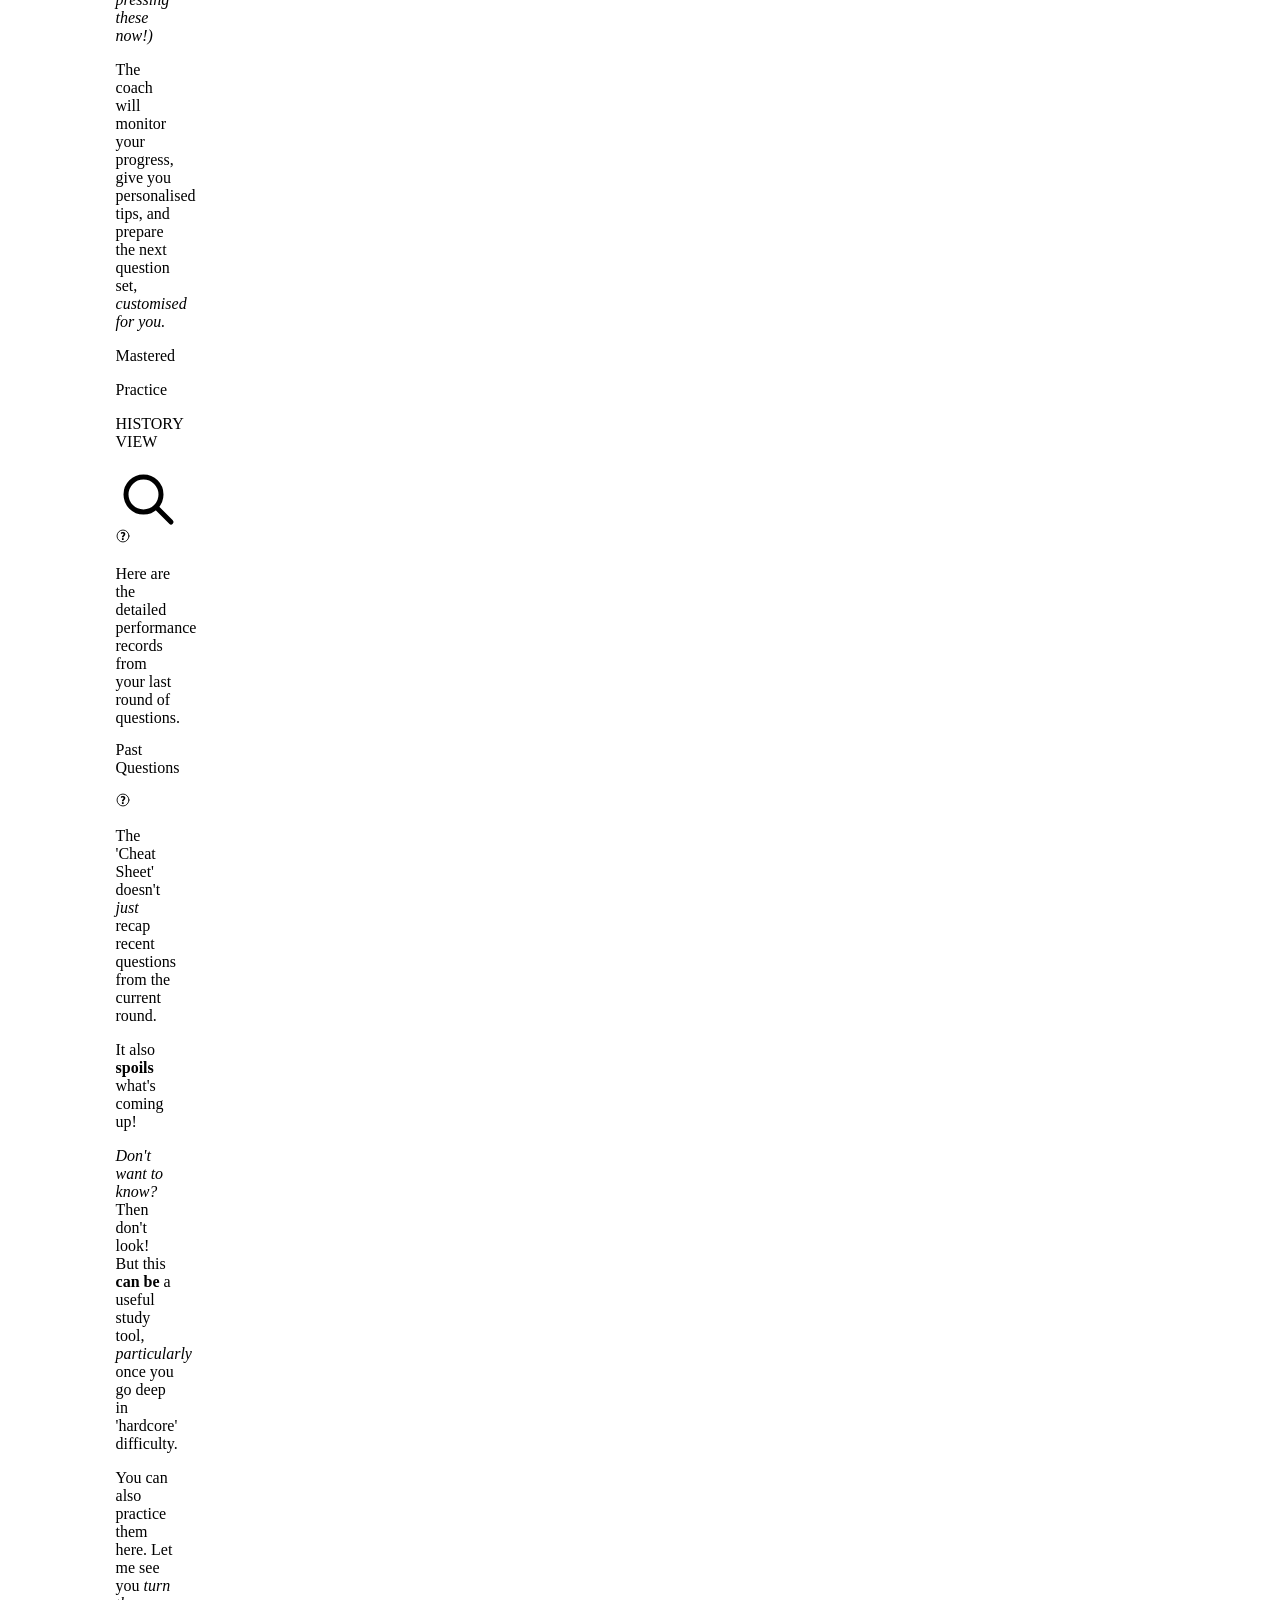
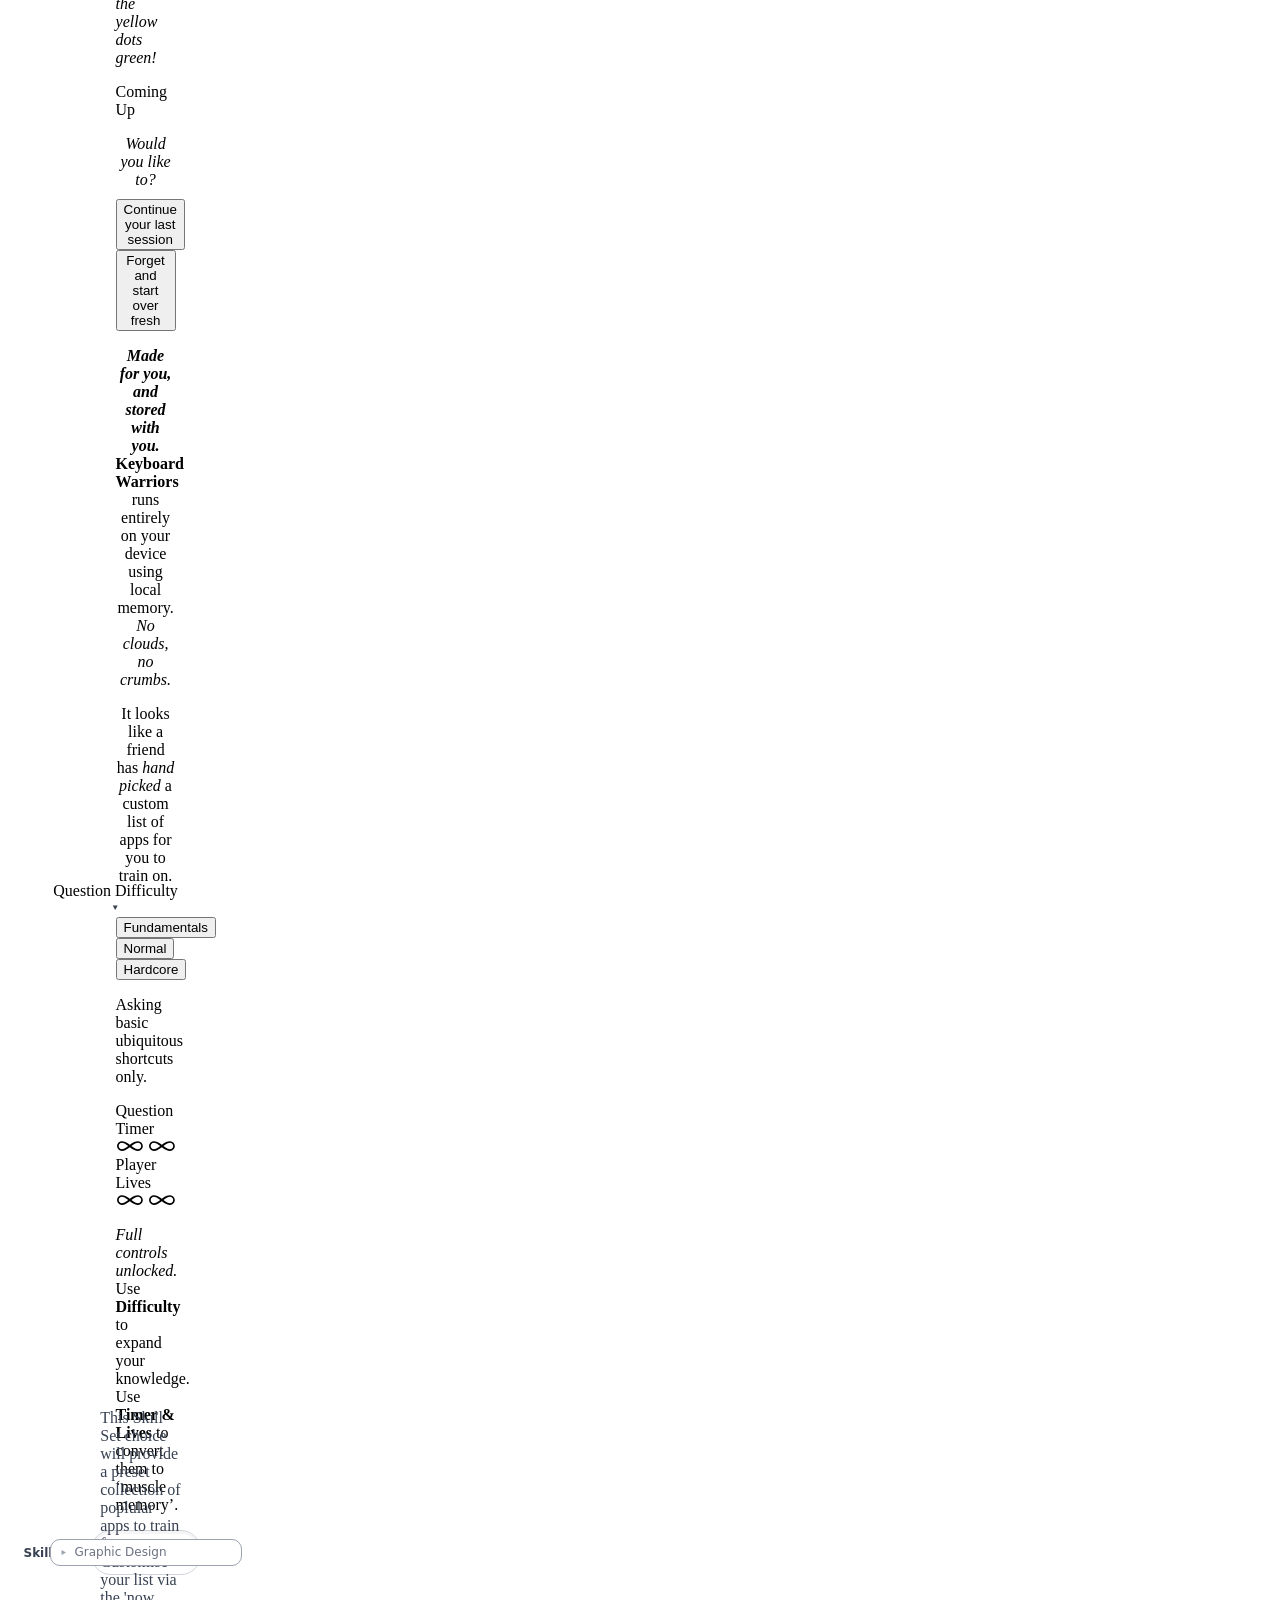
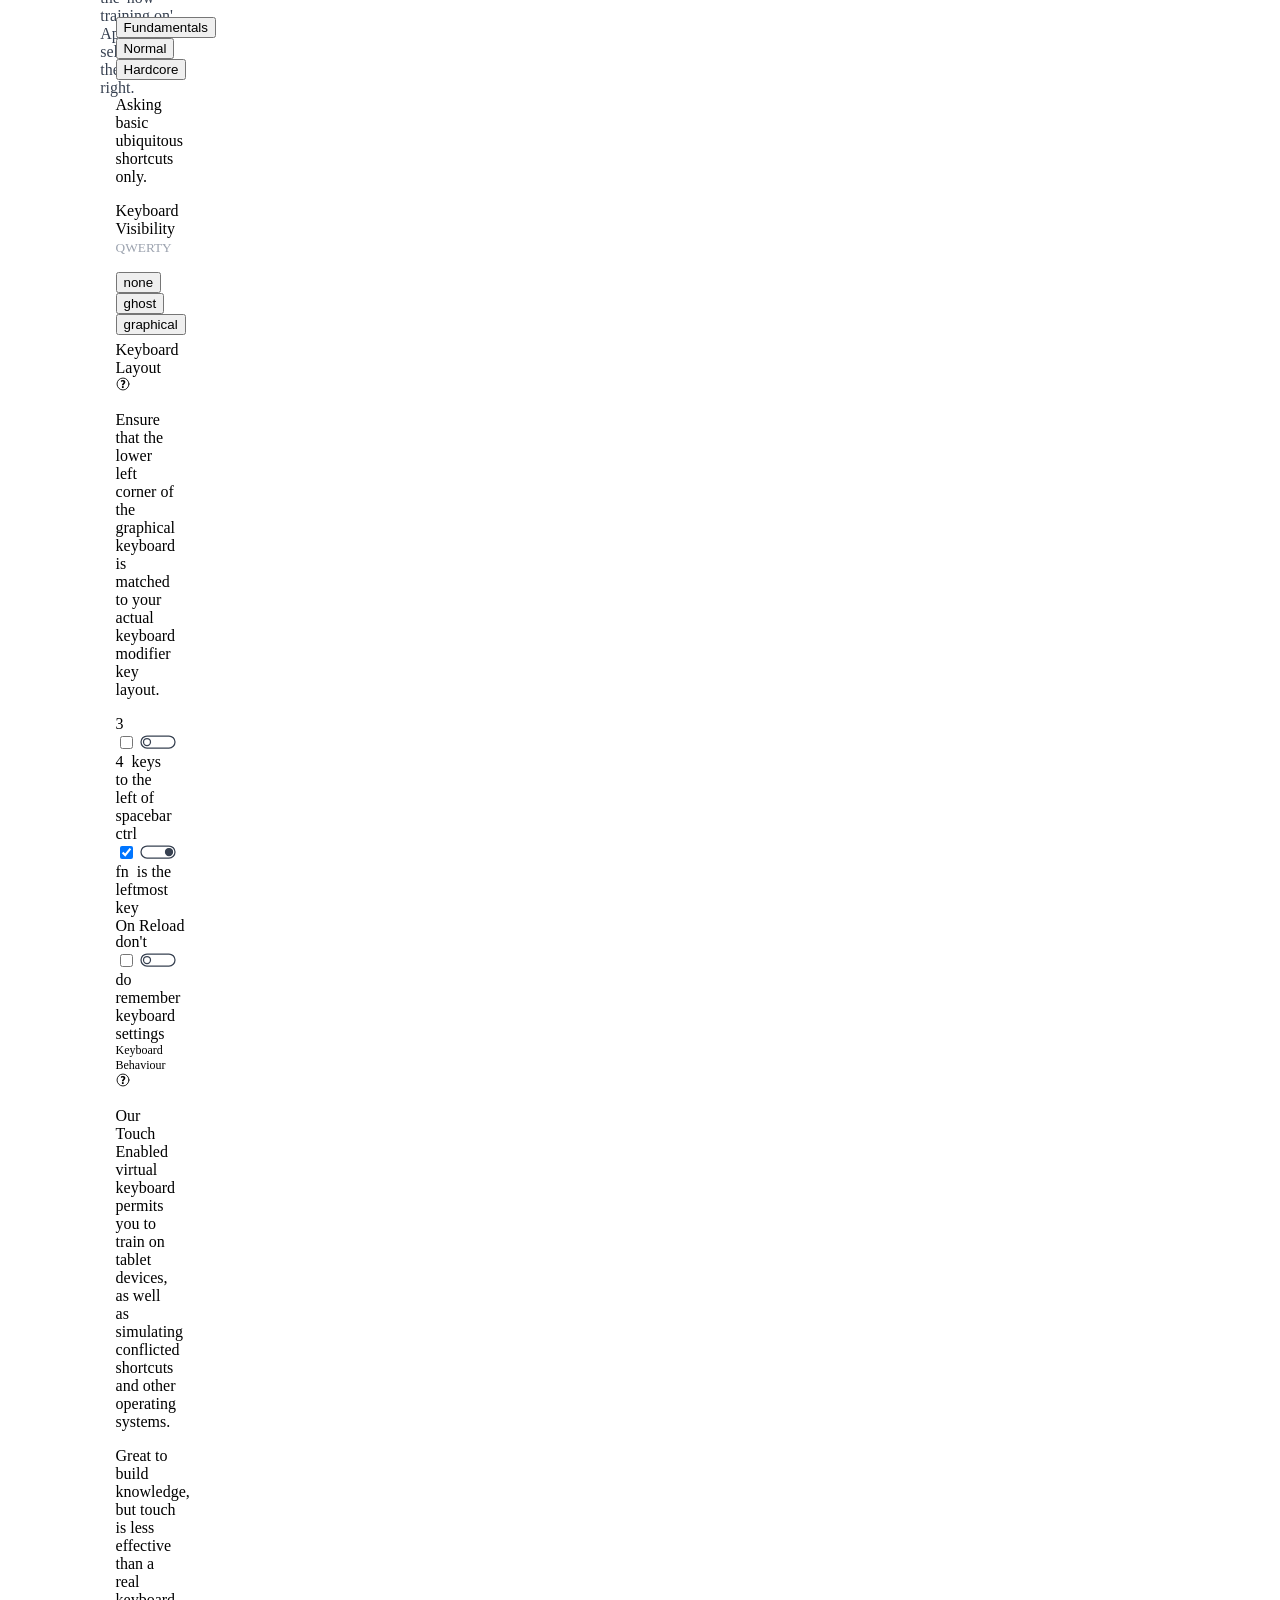
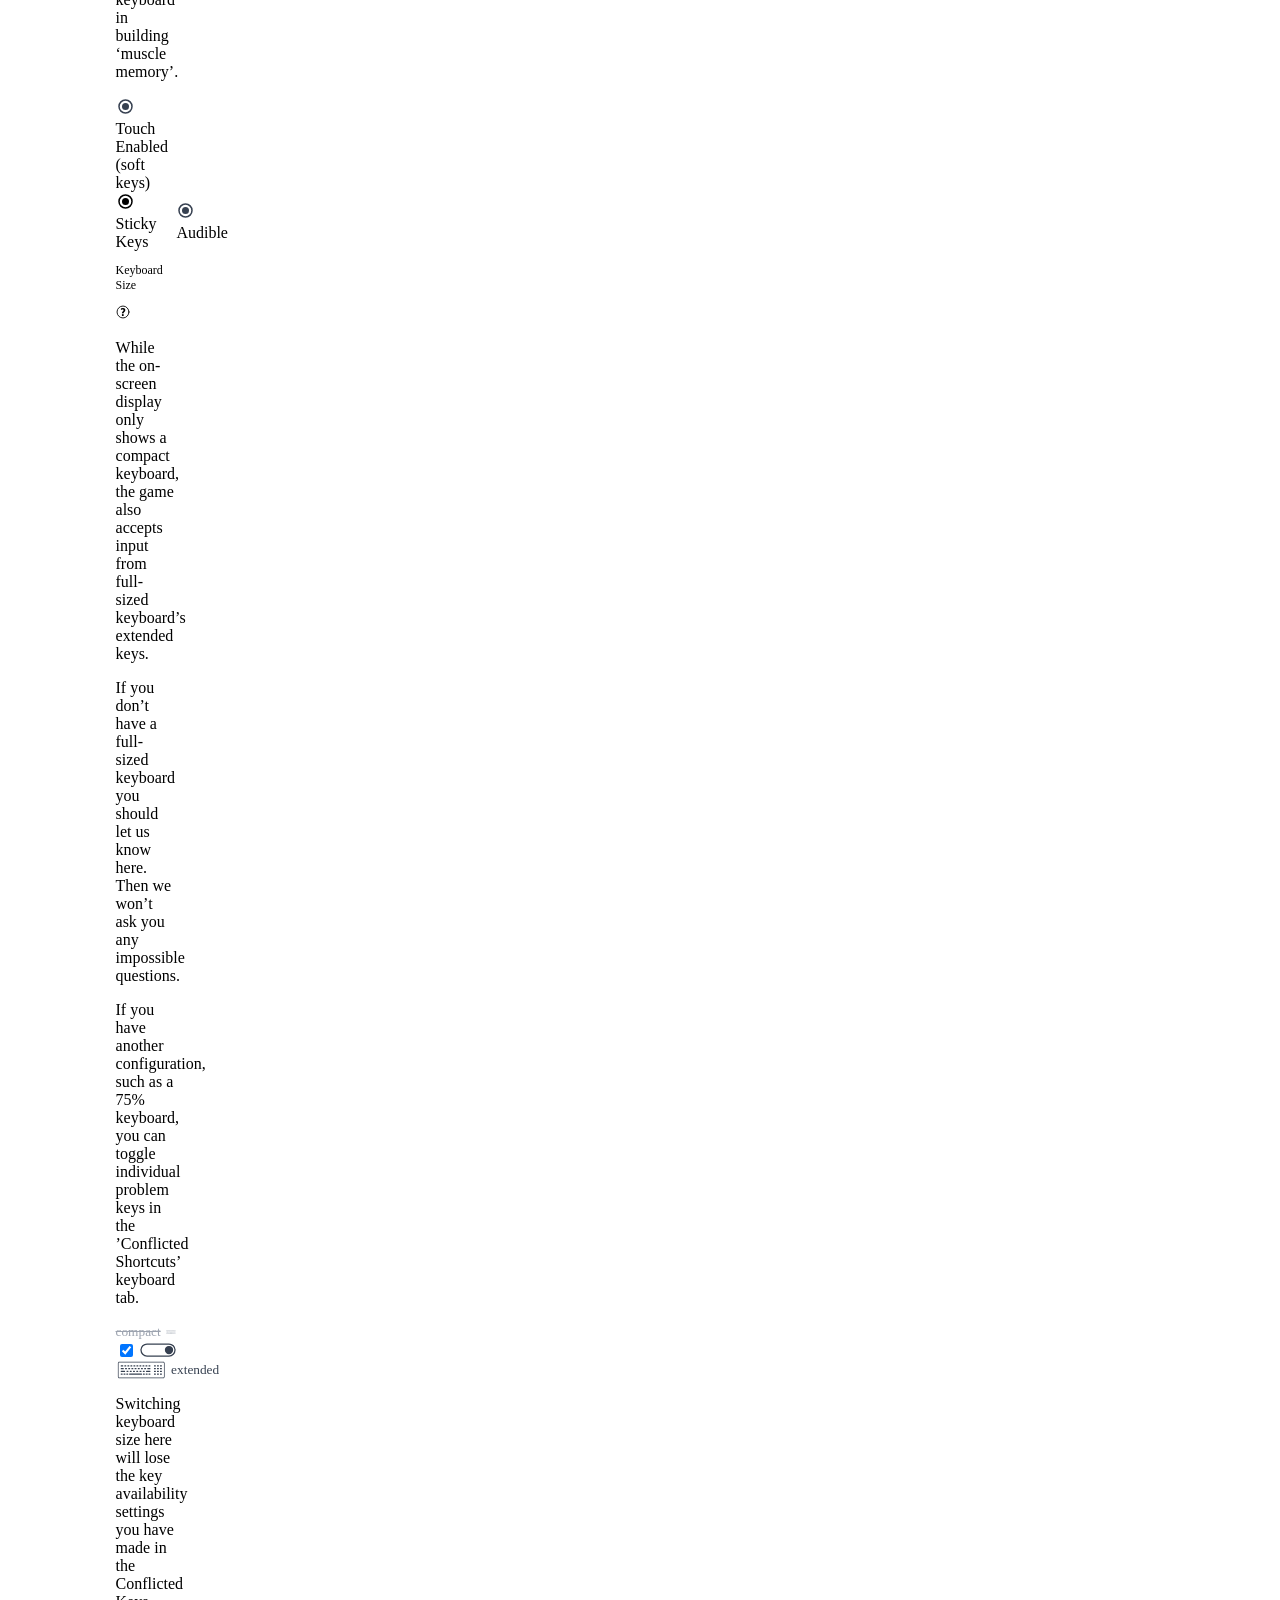
==== commit 51fc862a: "v0044 Nerf 1st timer Difficulty" ====
--- a/index.html
+++ b/index.html
@@ -6,10 +6,10 @@
 <head>
 <meta charset="UTF-8">
 <meta name="viewport" content="width=device-width,initial-scale=1">
-<title>Keyboard Warriors</title>
+<title>beta</title>
 <script>
   const DefaultTitle = 'Keyboard Warriors';
-  const VersionLabel   = '0043';
+  const VersionLabel   = '0044';
   const TitlePrefix  = document.title !== DefaultTitle ? document.title.trim() + '_' : '';
   const DBG_DEVICE   = TitlePrefix + VersionLabel;
 </script>
@@ -9589,16 +9589,16 @@
   titleEl.textContent = 'Welcome to Keyboard Warriors';
   var tagline = document.getElementById('welcomeTagline');
   if (tagline) tagline.style.display = 'block';
-  // Default to Fundamentals on first visit
+  // Default to Ubiquitous on first visit
   _diffFirst = true;
-  setDiffState(-1);
-  _updateDiffBtnStyles('fundamentals');
-  _updateDiffSubtitle('fundamentals', null);
+  setDiffState(-1.5);
+  _updateDiffBtnStyles('ubiquitous');
+  _updateDiffSubtitle('ubiquitous', null);
   openSettings('panelLandingWelcome');
   // Hide caret until user makes a selection
   var wCaret = document.getElementById('welcomeDifficultyCaretEl');
   if (wCaret) wCaret.style.visibility = 'hidden';
-  requestAnimationFrame(function() { _placeDifficultyCaretInstant('fundamentals'); });
+  requestAnimationFrame(function() { _placeDifficultyCaretInstant('ubiquitous'); });
 }
 
 // Shared handler for both the welcome panel and the difficulty settings panel
@@ -10716,12 +10716,12 @@
       hasTrophy = false;
       questionTimer = null;
       playerLives   = null;
-      dismissedConflicts.clear();
-      // Clear the stored preference before resolving so we always land on
-      // the hardwired default (Graphic Design) for a clean start.
       try { localStorage.removeItem('kw_preferred_skillset'); } catch(e) {}
       currentSkillset = 'Graphic Design';
-      _applySkillset(currentSkillset);
+      currentDifficulty = 'ubiquitous';
+      _diffFirst = true;
+      setDiffState(-1.5);
+      syncDiffNeedle();
       updateBestDisplay();
       _syncSliderToValue('timer', null);
       _syncSliderToValue('lives', null);
@@ -10758,7 +10758,7 @@
       _closeSkillsetPill();
       // Start pressed without choosing a difficulty
   if (!_welcomeIsReturning) {
-    currentDifficulty = 'fundamentals';
+    currentDifficulty = 'ubiquitous';
     try { localStorage.setItem('kw_difficulty', currentDifficulty); } catch(e) {}
   }
   var panelInner = document.getElementById('settingsPanelInner');
@@ -11135,7 +11135,7 @@
 
 // Current difficulty mode: 'fundamentals' | 'normal' | 'hardcore'
 // Default: load from localStorage, fall back to 'normal'
-var currentDifficulty = 'fundamentals';
+var currentDifficulty = 'ubiquitous';
 (function() {
   try {
     var saved = localStorage.getItem('kw_difficulty');
@@ -12291,35 +12291,48 @@
     // Step 2: once panel is visible, scroll settings into view, then animate pill
     scrollPanelIntoViewIfNeeded('settingsPanelInner', panelVisible);
     var pillDone = panelVisible;
-    if (previousDifficulty === 'fundamentals') {
+
+    // Bump the player up exactly one tier from wherever they currently are,
+    // rather than jumping straight to Normal. This uses the full six-tier
+    // scale (including the two coach-suggested "plus" states that sit
+    // between the three visible pill buttons), matching the same ramp
+    // order used by the coach's own difficulty suggestions elsewhere.
+    var TrophyBumpRampOrder = ['ubiquitous', 'fundamentals', 'fundamentals-plus', 'normal', 'normal-plus', 'hardcore'];
+    var TrophyBumpStateMap  = { ubiquitous: -1.5, fundamentals: -1, 'fundamentals-plus': -0.5, normal: 0, 'normal-plus': 0.5, hardcore: 1 };
+    // "-plus" states have no pill button of their own — visually they belong
+    // to the nearest of the three real buttons, same mapping diffBtnClick uses.
+    var TrophyBumpVisualSegment = { 'fundamentals-plus': 'fundamentals', 'normal-plus': 'normal' };
+    var CurrentTierIndex = TrophyBumpRampOrder.indexOf(previousDifficulty);
+    if (CurrentTierIndex === -1) CurrentTierIndex = TrophyBumpRampOrder.indexOf('fundamentals');
+    var BumpedDifficultyMode = TrophyBumpRampOrder[Math.min(CurrentTierIndex + 1, TrophyBumpRampOrder.length - 1)];
+    var BumpedVisualSegment  = TrophyBumpVisualSegment[BumpedDifficultyMode] || BumpedDifficultyMode;
+
+    setTimeout(function() {
+      currentDifficulty = BumpedDifficultyMode;
+      try { localStorage.setItem('kw_difficulty', BumpedDifficultyMode); } catch(e) {}
+      syncDiffNeedle();
+      var pillBtns = document.querySelectorAll('#difficultyPill .diff-btn');
+      pillBtns.forEach(function(b) { b.classList.add('diff-btn-transitioning'); });
+      _diffFirst = true;
+      setDiffState(TrophyBumpStateMap[BumpedDifficultyMode] !== undefined ? TrophyBumpStateMap[BumpedDifficultyMode] : 0);
+      _updateDiffBtnStyles(BumpedDifficultyMode);
+      _updateDiffSubtitle(BumpedDifficultyMode, null);
+      _moveDifficultyCaretToMode(BumpedDifficultyMode);
+      // Pop the newly active label
+      var bumpedBtn = document.querySelector('#difficultyPill .diff-btn[data-mode="' + BumpedVisualSegment + '"]');
+      if (bumpedBtn) _popDiffLabel(bumpedBtn);
+      // Hardcore itself unlocks a moment later in Step 3 below. If the bump
+      // landed here, force it to read as active now so it doesn't flash as
+      // locked for the brief gap before Step 3 catches up.
+      if (BumpedDifficultyMode === 'hardcore' && bumpedBtn) {
+        bumpedBtn.classList.remove('diff-btn-inactive');
+        bumpedBtn.classList.add('diff-btn-active');
+      }
       setTimeout(function() {
-        currentDifficulty = 'normal';
-        try { localStorage.setItem('kw_difficulty', 'normal'); } catch(e) {}
-        syncDiffNeedle();
-        var pillBtns = document.querySelectorAll('#difficultyPill .diff-btn');
-        pillBtns.forEach(function(b) { b.classList.add('diff-btn-transitioning'); });
-        _diffFirst = true;
-        setDiffState(0);
-        _updateDiffBtnStyles('normal');
-        _updateDiffSubtitle('normal', null);
-        _moveDifficultyCaretToMode('normal');
-        // Pop the newly active label
-        var normalBtn = document.querySelector('#difficultyPill .diff-btn[data-mode="normal"]');
-        if (normalBtn) _popDiffLabel(normalBtn);
-        setTimeout(function() {
-          pillBtns.forEach(function(b) { b.classList.remove('diff-btn-transitioning'); });
-        }, 700);
-      }, panelVisible);
-      pillDone = panelVisible + 700; // pill transition duration
-    } else {
-      // Already on Normal/Hardcore — still pop the active pill label to draw attention
-      currentDifficulty = 'normal';
-      try { localStorage.setItem('kw_difficulty', 'normal'); } catch(e) {}
-      setTimeout(function() {
-        var activeBtn = document.querySelector('#difficultyPill .diff-btn[data-mode="normal"]');
-        if (activeBtn) _popDiffLabel(activeBtn);
-      }, panelVisible);
-    }
+        pillBtns.forEach(function(b) { b.classList.remove('diff-btn-transitioning'); });
+      }, 700);
+    }, panelVisible);
+    pillDone = panelVisible + 700; // pill transition duration
 
     // Step 3: award trophy + unlock panel.
     // Sliders MUST start from ∞ (that was the only available state until now).
